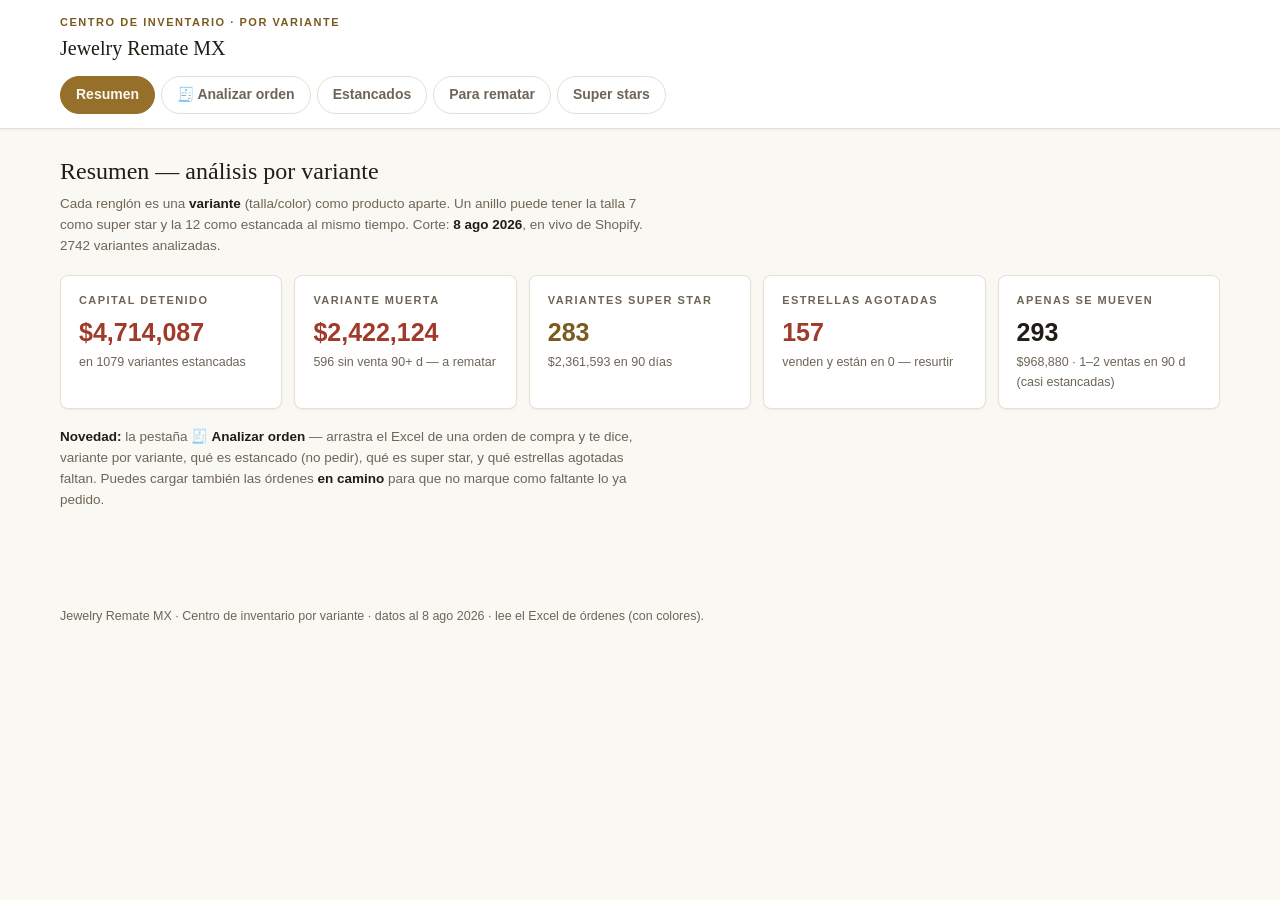
==== centro-variantes.html @ a21a9586 "Analizador: alerta de productos vendidos con más de 30% de descuento (orden y en camino) Co-Authored" ====
<!doctype html><html lang="es"><head><meta charset="utf-8"><meta name="viewport" content="width=device-width,initial-scale=1">
<title>Jewelry Remate MX — Centro de inventario (por variante)</title><style>
:root{--ground:#FAF8F3;--surface:#FFFFFF;--ink:#211C15;--muted:#6E6558;--hair:#E6DFD2;--accent:#96702A;--accent-ink:#7A5A1E;
--a:#A03A2A;--a-bg:#F6E4DF;--b:#8A6A14;--b-bg:#F3EAD2;--ok:#3E7A46;--ok-bg:#E2EFE1;--crit:#B4530F;--crit-bg:#F7E8D8;--nw:#2F5D8A;--nw-bg:#E3EBF3;--bar:#D9C79E;--sh:0 1px 2px rgba(33,28,21,.05);}
@media(prefers-color-scheme:dark){:root{--ground:#171310;--surface:#201B15;--ink:#EBE4D6;--muted:#A29682;--hair:#352E24;--accent:#D2A959;--accent-ink:#D2A959;
--a:#E08A76;--a-bg:#3C231D;--b:#D4B160;--b-bg:#37301B;--ok:#8FC48F;--ok-bg:#22321F;--crit:#E09B58;--crit-bg:#3B2A18;--nw:#8AB4DE;--nw-bg:#1E2B3A;--bar:#5C4C28;--sh:none;}}
*{box-sizing:border-box}
body{background:var(--ground);color:var(--ink);font:15px/1.55 -apple-system,BlinkMacSystemFont,"Segoe UI",Roboto,sans-serif;margin:0}
.top{position:sticky;top:0;z-index:10;background:var(--surface);border-bottom:1px solid var(--hair);box-shadow:var(--sh)}
.top .in{max-width:1200px;margin:0 auto;padding:14px 20px}
.brand{font-family:Didot,"Bodoni 72",Georgia,serif;font-size:20px;font-weight:500}
.brand small{font-family:-apple-system,sans-serif;font-size:11px;letter-spacing:.14em;text-transform:uppercase;color:var(--accent-ink);font-weight:600;display:block;margin-bottom:2px}
.tabs{display:flex;flex-wrap:wrap;gap:6px;margin-top:12px}
.tab{font:inherit;font-size:14px;font-weight:600;color:var(--muted);background:transparent;border:1px solid var(--hair);border-radius:99px;padding:7px 15px;cursor:pointer}
.tab[aria-selected="true"]{background:var(--accent);color:var(--ground);border-color:var(--accent)}
.wrap{max-width:1200px;margin:0 auto;padding:24px 20px 80px}
.pane{display:none}.pane.on{display:block}
h2{font-family:Didot,"Bodoni 72",Georgia,serif;font-weight:500;font-size:24px;margin:0 0 4px}
.note{color:var(--muted);font-size:13.5px;margin:0 0 16px;max-width:80ch}.note b{color:var(--ink)}
.kpis{display:grid;grid-template-columns:repeat(auto-fit,minmax(180px,1fr));gap:12px;margin:18px 0}
.kpi{background:var(--surface);border:1px solid var(--hair);border-radius:8px;padding:16px 18px;box-shadow:var(--sh)}
.kpi .l{font-size:11px;letter-spacing:.13em;text-transform:uppercase;color:var(--muted);font-weight:600}
.kpi .v{font-size:25px;font-weight:650;font-variant-numeric:tabular-nums;margin-top:4px}
.kpi .d{font-size:12.5px;color:var(--muted);margin-top:2px}.kpi.hero .v{color:var(--accent-ink)}.kpi.alert .v{color:var(--a)}
.tblwrap{overflow-x:auto;background:var(--surface);border:1px solid var(--hair);border-radius:8px;box-shadow:var(--sh)}
table{border-collapse:collapse;width:100%;font-variant-numeric:tabular-nums}
th{font-size:11px;letter-spacing:.07em;text-transform:uppercase;color:var(--muted);font-weight:600;text-align:left;padding:9px 12px;border-bottom:1px solid var(--hair);white-space:nowrap}
td{padding:8px 12px;border-bottom:1px solid var(--hair);vertical-align:top;font-size:13.5px}
tr:last-child td{border-bottom:none}
td.num,th.num{text-align:right}
th.sortable{cursor:pointer;user-select:none}th.sortable:hover{color:var(--accent-ink)}
.pname{font-weight:550}.vsub{display:block;font-size:11.5px;color:var(--muted)}
.chip{display:inline-block;font-size:11px;font-weight:600;padding:2px 8px;border-radius:99px;white-space:nowrap}
.chip.muerto{color:var(--a);background:var(--a-bg)}.chip.lento{color:var(--b);background:var(--b-bg)}
.chip.star{color:var(--ok);background:var(--ok-bg)}.chip.agotado{color:var(--a);background:var(--a-bg)}
.chip.critico{color:var(--crit);background:var(--crit-bg)}.chip.bajo{color:var(--b);background:var(--b-bg)}.chip.ok{color:var(--ok);background:var(--ok-bg)}
.chip.nuevo{color:var(--nw);background:var(--nw-bg)}.chip.normal{color:var(--muted);background:var(--hair)}.chip.apenas{color:var(--crit);background:var(--crit-bg)}
.controls{display:flex;flex-wrap:wrap;gap:10px;align-items:center;margin:0 0 12px}
.controls input,.controls select{font:inherit;color:var(--ink);background:var(--surface);border:1px solid var(--hair);border-radius:6px;padding:8px 12px}
.controls input[type=search]{flex:1;min-width:200px}
.csv{font:inherit;font-weight:600;color:var(--ground);background:var(--accent);border:none;border-radius:6px;padding:8px 16px;cursor:pointer}
.count{font-size:13px;color:var(--muted);margin:0 0 8px}.count b{color:var(--ink)}
/* uploader */
.drop{border:2px dashed var(--hair);border-radius:10px;padding:22px;text-align:center;background:var(--surface);cursor:pointer;transition:.15s}
.drop:hover,.drop.hot{border-color:var(--accent);background:color-mix(in srgb,var(--accent) 5%,var(--surface))}
.drop b{color:var(--accent-ink)}
.drop small{display:block;color:var(--muted);font-size:12.5px;margin-top:4px}
.uprow{display:grid;grid-template-columns:1fr 1fr;gap:14px;margin:6px 0 18px}
@media(max-width:720px){.uprow{grid-template-columns:1fr}}
.upttl{font-size:12px;font-weight:700;letter-spacing:.03em;text-transform:uppercase;color:var(--muted);margin:0 0 6px}
.result{margin-top:8px}
.sec{background:var(--surface);border:1px solid var(--hair);border-radius:8px;box-shadow:var(--sh);margin-bottom:16px;overflow:hidden}
.sec h3{font-size:15px;font-weight:700;margin:0;padding:12px 16px;border-bottom:1px solid var(--hair)}
.sec h3.a{color:var(--a)}.sec h3.ok{color:var(--ok)}.sec h3.nw{color:var(--nw)}
.foot{max-width:1200px;margin:0 auto;padding:0 20px 50px;font-size:12.5px;color:var(--muted)}
.pill{display:inline-block;font-size:11px;font-weight:700;padding:2px 8px;border-radius:6px;background:var(--hair);color:var(--muted);margin-left:6px}
</style></head><body>
<div class="top"><div class="in">
  <div class="brand"><small>Centro de inventario · por variante</small>Jewelry Remate MX</div>
  <div class="tabs" role="tablist">
    <button class="tab" data-p="resumen" aria-selected="true">Resumen</button>
    <button class="tab" data-p="analizar" aria-selected="false">🧾 Analizar orden</button>
    <button class="tab" data-p="estancados" aria-selected="false">Estancados</button>
    <button class="tab" data-p="rematar" aria-selected="false">Para rematar</button>
    <button class="tab" data-p="stars" aria-selected="false">Super stars</button>
  </div>
</div></div>
<div class="wrap">

<div class="pane on" id="resumen">
  <h2>Resumen — análisis por variante</h2>
  <p class="note">Cada renglón es una <b>variante</b> (talla/color) como producto aparte. Un anillo puede tener la talla 7 como super star y la 12 como estancada al mismo tiempo. Corte: <b>8 ago 2026</b>, en vivo de Shopify. 2742 variantes analizadas.</p>
  <div class="kpis">
    <div class="kpi alert"><div class="l">Capital detenido</div><div class="v">$4,714,087</div><div class="d">en 1079 variantes estancadas</div></div>
    <div class="kpi alert"><div class="l">Variante muerta</div><div class="v">$2,422,124</div><div class="d">596 sin venta 90+ d — a rematar</div></div>
    <div class="kpi hero"><div class="l">Variantes super star</div><div class="v">283</div><div class="d">$2,361,593 en 90 días</div></div>
    <div class="kpi alert"><div class="l">Estrellas agotadas</div><div class="v">157</div><div class="d">venden y están en 0 — resurtir</div></div>
    <div class="kpi"><div class="l">Apenas se mueven</div><div class="v">293</div><div class="d">$968,880 · 1–2 ventas en 90 d (casi estancadas)</div></div>
  </div>
  <p class="note"><b>Novedad:</b> la pestaña <b>🧾 Analizar orden</b> — arrastra el Excel de una orden de compra y te dice, variante por variante, qué es estancado (no pedir), qué es super star, y qué estrellas agotadas faltan. Puedes cargar también las órdenes <b>en camino</b> para que no marque como faltante lo ya pedido.</p>
</div>

<div class="pane" id="analizar">
  <h2>Analizar orden de compra</h2>
  <p class="note">Arrastra el <b>.xlsx</b> de la orden. Empareja por <b>SKU (variante)</b> contra estancados y super stars. Cada talla/color se evalúa por separado, con su propio stock.</p>
  <div class="uprow">
    <div><p class="upttl">1 · Orden a analizar</p><div class="drop" id="dropMain"><b>Arrastra o haz clic</b><small>El Excel de la orden que vas a mandar</small><input type="file" id="fileMain" accept=".xlsx,.xls,.csv" hidden></div></div>
    <div><p class="upttl">2 · Órdenes en camino (opcional)</p><div class="drop" id="dropTransit"><b>Arrastra o haz clic</b><small>Lo ya pedido / por llegar — no lo marcará como faltante</small><input type="file" id="fileTransit" accept=".xlsx,.xls,.csv" hidden></div></div>
  </div>
  <p class="count" id="upinfo"></p>
  <div class="result" id="result"></div>
</div>

<div class="pane" id="estancados">
  <h2>Estancadas y de baja rotación</h2>
  <p class="note">Variantes con stock que casi no se mueven, cada talla/color por separado. Incluye <b>muertas</b> (0 ventas 90+ d), <b>lentas</b> (0 en 30 d pero vendieron antes) y <b>apenas se mueven</b> (1–2 ventas en 90 d — ej. 2 meses secas y 1 venta reciente). Ordenadas por capital detenido.</p>
  <div class="controls"><input id="q1" type="search" placeholder="Buscar producto, variante o SKU…"><select id="fv1"><option value="">Todos los proveedores</option></select>
  <select id="fs1"><option value="">Todas</option><option value="muerto">Muertas (90+d)</option><option value="lento">Lentas</option><option value="apenas">Apenas se mueven</option></select><button class="csv" id="c1">CSV</button></div>
  <p class="count" id="ct1"></p>
  <div class="tblwrap"><table id="t1"><thead><tr><th>Producto · variante</th><th>Proveedor</th><th class="num sortable" data-k="d">Días</th><th class="num sortable" data-k="q">Stock</th><th class="num sortable" data-k="p">Precio</th><th class="num sortable" data-k="val">Valor ↓</th><th>Estado</th></tr></thead><tbody></tbody></table></div>
</div>

<div class="pane" id="rematar">
  <h2>Para rematar — 596 variantes muertas</h2>
  <p class="note">Variantes sin una sola venta en 90+ días, por dinero detenido ($2,422,124). Cada talla/color por separado.</p>
  <div class="controls"><input id="q2" type="search" placeholder="Buscar…"><select id="fv2"><option value="">Todos los proveedores</option></select><button class="csv" id="c2">CSV</button></div>
  <p class="count" id="ct2"></p>
  <div class="tblwrap"><table id="t2"><thead><tr><th>#</th><th>Producto · variante</th><th>Proveedor</th><th class="num">Stock</th><th class="num sortable" data-k="val">Valor ↓</th></tr></thead><tbody></tbody></table></div>
</div>

<div class="pane" id="stars">
  <h2>Variantes super star — 283</h2>
  <p class="note">Tallas/colores de mayor rotación ($2,361,593 en 90 d). Los agotados/críticos hay que resurtir.</p>
  <div class="controls"><input id="q3" type="search" placeholder="Buscar…"><select id="fv3"><option value="">Todos los proveedores</option></select>
  <select id="fu3"><option value="">Toda urgencia</option><option value="agotado">Agotado</option><option value="critico">Crítico</option><option value="bajo">Bajo</option><option value="ok">OK</option></select><button class="csv" id="c3">CSV</button></div>
  <p class="count" id="ct3"></p>
  <div class="tblwrap"><table id="t3"><thead><tr><th>Producto · variante</th><th>Proveedor</th><th class="num sortable" data-k="u9">Pzs 90d</th><th class="num sortable" data-k="r">Ingresos</th><th class="num sortable" data-k="vel">Vel ↓</th><th class="num sortable" data-k="st">ST%</th><th class="num sortable" data-k="q">Stock</th><th>Urgencia</th></tr></thead><tbody></tbody></table></div>
</div>

</div>
<div class="foot">Jewelry Remate MX · Centro de inventario por variante · datos al 8 ago 2026 · lee el Excel de órdenes (con colores).</div>
<script>/*! xlsx.js (C) 2013-present SheetJS -- http://sheetjs.com */
var XLSX={};function make_xlsx_lib(e){e.version="0.20.3";var r=1200,t=1252;var a;var n=[874,932,936,949,950,1250,1251,1252,1253,1254,1255,1256,1257,1258,1e4];var i={0:1252,1:65001,2:65001,77:1e4,128:932,129:949,130:1361,134:936,136:950,161:1253,162:1254,163:1258,177:1255,178:1256,186:1257,204:1251,222:874,238:1250,255:1252,69:6969};var s=function(e){if(n.indexOf(e)==-1)return;t=i[0]=e};function l(){s(1252)}var o=function(e){r=e;s(e)};function c(){o(1200);l()}function f(e){var r=[];for(var t=0,a=e.length;t<a;++t)r[t]=e.charCodeAt(t);return r}function u(e){var r=[];for(var t=0;t<e.length>>1;++t)r[t]=String.fromCharCode(e.charCodeAt(2*t)+(e.charCodeAt(2*t+1)<<8));return r.join("")}function h(e){var r=[];for(var t=0;t<e.length>>1;++t)r[t]=String.fromCharCode(e[2*t]+(e[2*t+1]<<8));return r.join("")}function d(e){var r=[];for(var t=0;t<e.length>>1;++t)r[t]=String.fromCharCode(e.charCodeAt(2*t+1)+(e.charCodeAt(2*t)<<8));return r.join("")}var p=function(e){var r=e.charCodeAt(0),t=e.charCodeAt(1);if(r==255&&t==254)return u(e.slice(2));if(r==254&&t==255)return d(e.slice(2));if(r==65279)return e.slice(1);return e};var m=function Dc(e){return String.fromCharCode(e)};var v=function Oc(e){return String.fromCharCode(e)};function g(e){a=e;o=function(e){r=e;s(e)};p=function(e){if(e.charCodeAt(0)===255&&e.charCodeAt(1)===254){return a.utils.decode(1200,f(e.slice(2)))}return e};m=function n(e){if(r===1200)return String.fromCharCode(e);return a.utils.decode(r,[e&255,e>>8])[0]};v=function i(e){return a.utils.decode(t,[e])[0]};va()}var b=null;var w=true;var k="ABCDEFGHIJKLMNOPQRSTUVWXYZabcdefghijklmnopqrstuvwxyz0123456789+/=";function y(e){var r="";var t=0,a=0,n=0,i=0,s=0,l=0,o=0;for(var c=0;c<e.length;){t=e.charCodeAt(c++);i=t>>2;a=e.charCodeAt(c++);s=(t&3)<<4|a>>4;n=e.charCodeAt(c++);l=(a&15)<<2|n>>6;o=n&63;if(isNaN(a)){l=o=64}else if(isNaN(n)){o=64}r+=k.charAt(i)+k.charAt(s)+k.charAt(l)+k.charAt(o)}return r}function x(e){var r="";var t=0,a=0,n=0,i=0,s=0,l=0,o=0;for(var c=0;c<e.length;){t=e.charCodeAt(c++);if(t>255)t=95;i=t>>2;a=e.charCodeAt(c++);if(a>255)a=95;s=(t&3)<<4|a>>4;n=e.charCodeAt(c++);if(n>255)n=95;l=(a&15)<<2|n>>6;o=n&63;if(isNaN(a)){l=o=64}else if(isNaN(n)){o=64}r+=k.charAt(i)+k.charAt(s)+k.charAt(l)+k.charAt(o)}return r}function C(e){var r="";var t=0,a=0,n=0,i=0,s=0,l=0,o=0;for(var c=0;c<e.length;){t=e[c++];i=t>>2;a=e[c++];s=(t&3)<<4|a>>4;n=e[c++];l=(a&15)<<2|n>>6;o=n&63;if(isNaN(a)){l=o=64}else if(isNaN(n)){o=64}r+=k.charAt(i)+k.charAt(s)+k.charAt(l)+k.charAt(o)}return r}function S(e){var r="";var t=0,a=0,n=0,i=0,s=0,l=0,o=0;if(e.slice(0,5)=="data:"){var c=e.slice(0,1024).indexOf(";base64,");if(c>-1)e=e.slice(c+8)}e=e.replace(/[^\w\+\/\=]/g,"");for(var c=0;c<e.length;){i=k.indexOf(e.charAt(c++));s=k.indexOf(e.charAt(c++));t=i<<2|s>>4;r+=String.fromCharCode(t);l=k.indexOf(e.charAt(c++));a=(s&15)<<4|l>>2;if(l!==64){r+=String.fromCharCode(a)}o=k.indexOf(e.charAt(c++));n=(l&3)<<6|o;if(o!==64){r+=String.fromCharCode(n)}}return r}var _=function(){return typeof Buffer!=="undefined"&&typeof undefined!=="undefined"&&typeof{}!=="undefined"&&!!{}.node}();var A=function(){if(typeof Buffer!=="undefined"){var e=!Buffer.from;if(!e)try{Buffer.from("foo","utf8")}catch(r){e=true}return e?function(e,r){return r?new Buffer(e,r):new Buffer(e)}:Buffer.from.bind(Buffer)}return function(){}}();var T=function(){if(typeof Buffer==="undefined")return false;var e=A([65,0]);if(!e)return false;var r=e.toString("utf16le");return r.length==1}();function E(e){if(_)return Buffer.alloc?Buffer.alloc(e):new Buffer(e);return typeof Uint8Array!="undefined"?new Uint8Array(e):new Array(e)}function F(e){if(_)return Buffer.allocUnsafe?Buffer.allocUnsafe(e):new Buffer(e);return typeof Uint8Array!="undefined"?new Uint8Array(e):new Array(e)}var D=function Nc(e){if(_)return A(e,"binary");return e.split("").map(function(e){return e.charCodeAt(0)&255})};function O(e){if(typeof ArrayBuffer==="undefined")return D(e);var r=new ArrayBuffer(e.length),t=new Uint8Array(r);for(var a=0;a!=e.length;++a)t[a]=e.charCodeAt(a)&255;return r}function N(e){if(Array.isArray(e))return e.map(function(e){return String.fromCharCode(e)}).join("");var r=[];for(var t=0;t<e.length;++t)r[t]=String.fromCharCode(e[t]);return r.join("")}function M(e){if(typeof Uint8Array==="undefined")throw new Error("Unsupported");return new Uint8Array(e)}function I(e){if(typeof ArrayBuffer=="undefined")throw new Error("Unsupported");if(e instanceof ArrayBuffer)return I(new Uint8Array(e));var r=new Array(e.length);for(var t=0;t<e.length;++t)r[t]=e[t];return r}var P=_?function(e){return Buffer.concat(e.map(function(e){return Buffer.isBuffer(e)?e:A(e)}))}:function(e){if(typeof Uint8Array!=="undefined"){var r=0,t=0;for(r=0;r<e.length;++r)t+=e[r].length;var a=new Uint8Array(t);var n=0;for(r=0,t=0;r<e.length;t+=n,++r){n=e[r].length;if(e[r]instanceof Uint8Array)a.set(e[r],t);else if(typeof e[r]=="string")a.set(new Uint8Array(D(e[r])),t);else a.set(new Uint8Array(e[r]),t)}return a}return[].concat.apply([],e.map(function(e){return Array.isArray(e)?e:[].slice.call(e)}))};function R(e){var r=[],t=0,a=e.length+250;var n=E(e.length+255);for(var i=0;i<e.length;++i){var s=e.charCodeAt(i);if(s<128)n[t++]=s;else if(s<2048){n[t++]=192|s>>6&31;n[t++]=128|s&63}else if(s>=55296&&s<57344){s=(s&1023)+64;var l=e.charCodeAt(++i)&1023;n[t++]=240|s>>8&7;n[t++]=128|s>>2&63;n[t++]=128|l>>6&15|(s&3)<<4;n[t++]=128|l&63}else{n[t++]=224|s>>12&15;n[t++]=128|s>>6&63;n[t++]=128|s&63}if(t>a){r.push(n.slice(0,t));t=0;n=E(65535);a=65530}}r.push(n.slice(0,t));return P(r)}var L=/\u0000/g,U=/[\u0001-\u0006]/g;function B(e){var r="",t=e.length-1;while(t>=0)r+=e.charAt(t--);return r}function z(e,r){var t=""+e;return t.length>=r?t:xr("0",r-t.length)+t}function W(e,r){var t=""+e;return t.length>=r?t:xr(" ",r-t.length)+t}function j(e,r){var t=""+e;return t.length>=r?t:t+xr(" ",r-t.length)}function H(e,r){var t=""+Math.round(e);return t.length>=r?t:xr("0",r-t.length)+t}function V(e,r){var t=""+e;return t.length>=r?t:xr("0",r-t.length)+t}var X=Math.pow(2,32);function G(e,r){if(e>X||e<-X)return H(e,r);var t=Math.round(e);return V(t,r)}function Y(e,r){r=r||0;return e.length>=7+r&&(e.charCodeAt(r)|32)===103&&(e.charCodeAt(r+1)|32)===101&&(e.charCodeAt(r+2)|32)===110&&(e.charCodeAt(r+3)|32)===101&&(e.charCodeAt(r+4)|32)===114&&(e.charCodeAt(r+5)|32)===97&&(e.charCodeAt(r+6)|32)===108}var J=[["Sun","Sunday"],["Mon","Monday"],["Tue","Tuesday"],["Wed","Wednesday"],["Thu","Thursday"],["Fri","Friday"],["Sat","Saturday"]];var Z=[["J","Jan","January"],["F","Feb","February"],["M","Mar","March"],["A","Apr","April"],["M","May","May"],["J","Jun","June"],["J","Jul","July"],["A","Aug","August"],["S","Sep","September"],["O","Oct","October"],["N","Nov","November"],["D","Dec","December"]];function K(e){if(!e)e={};e[0]="General";e[1]="0";e[2]="0.00";e[3]="#,##0";e[4]="#,##0.00";e[9]="0%";e[10]="0.00%";e[11]="0.00E+00";e[12]="# ?/?";e[13]="# ??/??";e[14]="m/d/yy";e[15]="d-mmm-yy";e[16]="d-mmm";e[17]="mmm-yy";e[18]="h:mm AM/PM";e[19]="h:mm:ss AM/PM";e[20]="h:mm";e[21]="h:mm:ss";e[22]="m/d/yy h:mm";e[37]="#,##0 ;(#,##0)";e[38]="#,##0 ;[Red](#,##0)";e[39]="#,##0.00;(#,##0.00)";e[40]="#,##0.00;[Red](#,##0.00)";e[45]="mm:ss";e[46]="[h]:mm:ss";e[47]="mmss.0";e[48]="##0.0E+0";e[49]="@";e[56]='"上午/下午 "hh"時"mm"分"ss"秒 "';return e}var q={0:"General",1:"0",2:"0.00",3:"#,##0",4:"#,##0.00",9:"0%",10:"0.00%",11:"0.00E+00",12:"# ?/?",13:"# ??/??",14:"m/d/yy",15:"d-mmm-yy",16:"d-mmm",17:"mmm-yy",18:"h:mm AM/PM",19:"h:mm:ss AM/PM",20:"h:mm",21:"h:mm:ss",22:"m/d/yy h:mm",37:"#,##0 ;(#,##0)",38:"#,##0 ;[Red](#,##0)",39:"#,##0.00;(#,##0.00)",40:"#,##0.00;[Red](#,##0.00)",45:"mm:ss",46:"[h]:mm:ss",47:"mmss.0",48:"##0.0E+0",49:"@",56:'"上午/下午 "hh"時"mm"分"ss"秒 "'};var Q={5:37,6:38,7:39,8:40,23:0,24:0,25:0,26:0,27:14,28:14,29:14,30:14,31:14,50:14,51:14,52:14,53:14,54:14,55:14,56:14,57:14,58:14,59:1,60:2,61:3,62:4,67:9,68:10,69:12,70:13,71:14,72:14,73:15,74:16,75:17,76:20,77:21,78:22,79:45,80:46,81:47,82:0};var ee={5:'"$"#,##0_);\\("$"#,##0\\)',63:'"$"#,##0_);\\("$"#,##0\\)',6:'"$"#,##0_);[Red]\\("$"#,##0\\)',64:'"$"#,##0_);[Red]\\("$"#,##0\\)',7:'"$"#,##0.00_);\\("$"#,##0.00\\)',65:'"$"#,##0.00_);\\("$"#,##0.00\\)',8:'"$"#,##0.00_);[Red]\\("$"#,##0.00\\)',66:'"$"#,##0.00_);[Red]\\("$"#,##0.00\\)',41:'_(* #,##0_);_(* \\(#,##0\\);_(* "-"_);_(@_)',42:'_("$"* #,##0_);_("$"* \\(#,##0\\);_("$"* "-"_);_(@_)',43:'_(* #,##0.00_);_(* \\(#,##0.00\\);_(* "-"??_);_(@_)',44:'_("$"* #,##0.00_);_("$"* \\(#,##0.00\\);_("$"* "-"??_);_(@_)'};function re(e,r,t){var a=e<0?-1:1;var n=e*a;var i=0,s=1,l=0;var o=1,c=0,f=0;var u=Math.floor(n);while(c<r){u=Math.floor(n);l=u*s+i;f=u*c+o;if(n-u<5e-8)break;n=1/(n-u);i=s;s=l;o=c;c=f}if(f>r){if(c>r){f=o;l=i}else{f=c;l=s}}if(!t)return[0,a*l,f];var h=Math.floor(a*l/f);return[h,a*l-h*f,f]}function te(e){var r=e.toPrecision(16);if(r.indexOf("e")>-1){var t=r.slice(0,r.indexOf("e"));t=t.indexOf(".")>-1?t.slice(0,t.slice(0,2)=="0."?17:16):t.slice(0,15)+xr("0",t.length-15);return t+r.slice(r.indexOf("e"))}var a=r.indexOf(".")>-1?r.slice(0,r.slice(0,2)=="0."?17:16):r.slice(0,15)+xr("0",r.length-15);return Number(a)}function ae(e,r,t){if(e>2958465||e<0)return null;e=te(e);var a=e|0,n=Math.floor(86400*(e-a)),i=0;var s=[];var l={D:a,T:n,u:86400*(e-a)-n,y:0,m:0,d:0,H:0,M:0,S:0,q:0};if(Math.abs(l.u)<1e-6)l.u=0;if(r&&r.date1904)a+=1462;if(l.u>.9999){l.u=0;if(++n==86400){l.T=n=0;++a;++l.D}}if(a===60){s=t?[1317,10,29]:[1900,2,29];i=3}else if(a===0){s=t?[1317,8,29]:[1900,1,0];i=6}else{if(a>60)--a;var o=new Date(1900,0,1);o.setDate(o.getDate()+a-1);s=[o.getFullYear(),o.getMonth()+1,o.getDate()];i=o.getDay();if(a<60)i=(i+6)%7;if(t)i=fe(o,s)}l.y=s[0];l.m=s[1];l.d=s[2];l.S=n%60;n=Math.floor(n/60);l.M=n%60;n=Math.floor(n/60);l.H=n;l.q=i;return l}function ne(e){return e.indexOf(".")==-1?e:e.replace(/(?:\.0*|(\.\d*[1-9])0+)$/,"$1")}function ie(e){if(e.indexOf("E")==-1)return e;return e.replace(/(?:\.0*|(\.\d*[1-9])0+)[Ee]/,"$1E").replace(/(E[+-])(\d)$/,"$10$2")}function se(e){var r=e<0?12:11;var t=ne(e.toFixed(12));if(t.length<=r)return t;t=e.toPrecision(10);if(t.length<=r)return t;return e.toExponential(5)}function le(e){var r=ne(e.toFixed(11));return r.length>(e<0?12:11)||r==="0"||r==="-0"?e.toPrecision(6):r}function oe(e){if(!isFinite(e))return isNaN(e)?"#NUM!":"#DIV/0!";var r=Math.floor(Math.log(Math.abs(e))*Math.LOG10E),t;if(r>=-4&&r<=-1)t=e.toPrecision(10+r);else if(Math.abs(r)<=9)t=se(e);else if(r===10)t=e.toFixed(10).substr(0,12);else t=le(e);return ne(ie(t.toUpperCase()))}function ce(e,r){switch(typeof e){case"string":return e;case"boolean":return e?"TRUE":"FALSE";case"number":return(e|0)===e?e.toString(10):oe(e);case"undefined":return"";case"object":if(e==null)return"";if(e instanceof Date)return $e(14,dr(e,r&&r.date1904),r);}throw new Error("unsupported value in General format: "+e)}function fe(e,r){r[0]-=581;var t=e.getDay();if(e<60)t=(t+6)%7;return t}function ue(e,r,t,a){var n="",i=0,s=0,l=t.y,o,c=0;switch(e){case 98:l=t.y+543;case 121:switch(r.length){case 1:;case 2:o=l%100;c=2;break;default:o=l%1e4;c=4;break;}break;case 109:switch(r.length){case 1:;case 2:o=t.m;c=r.length;break;case 3:return Z[t.m-1][1];case 5:return Z[t.m-1][0];default:return Z[t.m-1][2];}break;case 100:switch(r.length){case 1:;case 2:o=t.d;c=r.length;break;case 3:return J[t.q][0];default:return J[t.q][1];}break;case 104:switch(r.length){case 1:;case 2:o=1+(t.H+11)%12;c=r.length;break;default:throw"bad hour format: "+r;}break;case 72:switch(r.length){case 1:;case 2:o=t.H;c=r.length;break;default:throw"bad hour format: "+r;}break;case 77:switch(r.length){case 1:;case 2:o=t.M;c=r.length;break;default:throw"bad minute format: "+r;}break;case 115:if(r!="s"&&r!="ss"&&r!=".0"&&r!=".00"&&r!=".000")throw"bad second format: "+r;if(t.u===0&&(r=="s"||r=="ss"))return z(t.S,r.length);if(a>=2)s=a===3?1e3:100;else s=a===1?10:1;i=Math.round(s*(t.S+t.u));if(i>=60*s)i=0;if(r==="s")return i===0?"0":""+i/s;n=z(i,2+a);if(r==="ss")return n.substr(0,2);return"."+n.substr(2,r.length-1);case 90:switch(r){case"[h]":;case"[hh]":o=t.D*24+t.H;break;case"[m]":;case"[mm]":o=(t.D*24+t.H)*60+t.M;break;case"[s]":;case"[ss]":o=((t.D*24+t.H)*60+t.M)*60+(a==0?Math.round(t.S+t.u):t.S);break;default:throw"bad abstime format: "+r;}c=r.length===3?1:2;break;case 101:o=l;c=1;break;}var f=c>0?z(o,c):"";return f}function he(e){var r=3;if(e.length<=r)return e;var t=e.length%r,a=e.substr(0,t);for(;t!=e.length;t+=r)a+=(a.length>0?",":"")+e.substr(t,r);return a}var de=/%/g;function pe(e,r,t){var a=r.replace(de,""),n=r.length-a.length;return Me(e,a,t*Math.pow(10,2*n))+xr("%",n)}function me(e,r,t){var a=r.length-1;while(r.charCodeAt(a-1)===44)--a;return Me(e,r.substr(0,a),t/Math.pow(10,3*(r.length-a)))}function ve(e,r){var t;var a=e.indexOf("E")-e.indexOf(".")-1;if(e.match(/^#+0.0E\+0$/)){if(r==0)return"0.0E+0";else if(r<0)return"-"+ve(e,-r);var n=e.indexOf(".");if(n===-1)n=e.indexOf("E");var i=Math.floor(Math.log(r)*Math.LOG10E)%n;if(i<0)i+=n;t=(r/Math.pow(10,i)).toPrecision(a+1+(n+i)%n);if(t.indexOf("e")===-1){var s=Math.floor(Math.log(r)*Math.LOG10E);if(t.indexOf(".")===-1)t=t.charAt(0)+"."+t.substr(1)+"E+"+(s-t.length+i);else t+="E+"+(s-i);while(t.substr(0,2)==="0."){t=t.charAt(0)+t.substr(2,n)+"."+t.substr(2+n);t=t.replace(/^0+([1-9])/,"$1").replace(/^0+\./,"0.")}t=t.replace(/\+-/,"-")}t=t.replace(/^([+-]?)(\d*)\.(\d*)[Ee]/,function(e,r,t,a){return r+t+a.substr(0,(n+i)%n)+"."+a.substr(i)+"E"})}else t=r.toExponential(a);if(e.match(/E\+00$/)&&t.match(/e[+-]\d$/))t=t.substr(0,t.length-1)+"0"+t.charAt(t.length-1);if(e.match(/E\-/)&&t.match(/e\+/))t=t.replace(/e\+/,"e");return t.replace("e","E")}var ge=/# (\?+)( ?)\/( ?)(\d+)/;function be(e,r,t){var a=parseInt(e[4],10),n=Math.round(r*a),i=Math.floor(n/a);var s=n-i*a,l=a;return t+(i===0?"":""+i)+" "+(s===0?xr(" ",e[1].length+1+e[4].length):W(s,e[1].length)+e[2]+"/"+e[3]+z(l,e[4].length))}function we(e,r,t){return t+(r===0?"":""+r)+xr(" ",e[1].length+2+e[4].length)}var ke=/^#*0*\.([0#]+)/;var ye=/\)[^)]*[0#]/;var xe=/\(###\) ###\\?-####/;function Ce(e){var r="",t;for(var a=0;a!=e.length;++a)switch(t=e.charCodeAt(a)){case 35:break;case 63:r+=" ";break;case 48:r+="0";break;default:r+=String.fromCharCode(t);}return r}function Se(e,r){var t=Math.pow(10,r);return""+Math.round(e*t)/t}function _e(e,r){var t=e-Math.floor(e),a=Math.pow(10,r);if(r<(""+Math.round(t*a)).length)return 0;return Math.round(t*a)}function Ae(e,r){if(r<(""+Math.round((e-Math.floor(e))*Math.pow(10,r))).length){return 1}return 0}function Te(e){if(e<2147483647&&e>-2147483648)return""+(e>=0?e|0:e-1|0);return""+Math.floor(e)}function Ee(e,r,t){if(e.charCodeAt(0)===40&&!r.match(ye)){var a=r.replace(/\( */,"").replace(/ \)/,"").replace(/\)/,"");if(t>=0)return Ee("n",a,t);return"("+Ee("n",a,-t)+")"}if(r.charCodeAt(r.length-1)===44)return me(e,r,t);if(r.indexOf("%")!==-1)return pe(e,r,t);if(r.indexOf("E")!==-1)return ve(r,t);if(r.charCodeAt(0)===36)return"$"+Ee(e,r.substr(r.charAt(1)==" "?2:1),t);var n;var i,s,l,o=Math.abs(t),c=t<0?"-":"";if(r.match(/^00+$/))return c+G(o,r.length);if(r.match(/^[#?]+$/)){n=G(t,0);if(n==="0")n="";return n.length>r.length?n:Ce(r.substr(0,r.length-n.length))+n}if(i=r.match(ge))return be(i,o,c);if(r.match(/^#+0+$/))return c+G(o,r.length-r.indexOf("0"));if(i=r.match(ke)){n=Se(t,i[1].length).replace(/^([^\.]+)$/,"$1."+Ce(i[1])).replace(/\.$/,"."+Ce(i[1])).replace(/\.(\d*)$/,function(e,r){return"."+r+xr("0",Ce(i[1]).length-r.length)});return r.indexOf("0.")!==-1?n:n.replace(/^0\./,".")}r=r.replace(/^#+([0.])/,"$1");if(i=r.match(/^(0*)\.(#*)$/)){return c+Se(o,i[2].length).replace(/\.(\d*[1-9])0*$/,".$1").replace(/^(-?\d*)$/,"$1.").replace(/^0\./,i[1].length?"0.":".")}if(i=r.match(/^#{1,3},##0(\.?)$/))return c+he(G(o,0));if(i=r.match(/^#,##0\.([#0]*0)$/)){return t<0?"-"+Ee(e,r,-t):he(""+(Math.floor(t)+Ae(t,i[1].length)))+"."+z(_e(t,i[1].length),i[1].length)}if(i=r.match(/^#,#*,#0/))return Ee(e,r.replace(/^#,#*,/,""),t);if(i=r.match(/^([0#]+)(\\?-([0#]+))+$/)){n=B(Ee(e,r.replace(/[\\-]/g,""),t));s=0;return B(B(r.replace(/\\/g,"")).replace(/[0#]/g,function(e){return s<n.length?n.charAt(s++):e==="0"?"0":""}))}if(r.match(xe)){n=Ee(e,"##########",t);return"("+n.substr(0,3)+") "+n.substr(3,3)+"-"+n.substr(6)}var f="";if(i=r.match(/^([#0?]+)( ?)\/( ?)([#0?]+)/)){s=Math.min(i[4].length,7);l=re(o,Math.pow(10,s)-1,false);n=""+c;f=Me("n",i[1],l[1]);if(f.charAt(f.length-1)==" ")f=f.substr(0,f.length-1)+"0";n+=f+i[2]+"/"+i[3];f=j(l[2],s);if(f.length<i[4].length)f=Ce(i[4].substr(i[4].length-f.length))+f;n+=f;return n}if(i=r.match(/^# ([#0?]+)( ?)\/( ?)([#0?]+)/)){s=Math.min(Math.max(i[1].length,i[4].length),7);l=re(o,Math.pow(10,s)-1,true);return c+(l[0]||(l[1]?"":"0"))+" "+(l[1]?W(l[1],s)+i[2]+"/"+i[3]+j(l[2],s):xr(" ",2*s+1+i[2].length+i[3].length))}if(i=r.match(/^[#0?]+$/)){n=G(t,0);if(r.length<=n.length)return n;return Ce(r.substr(0,r.length-n.length))+n}if(i=r.match(/^([#0?]+)\.([#0]+)$/)){n=""+t.toFixed(Math.min(i[2].length,10)).replace(/([^0])0+$/,"$1");s=n.indexOf(".");var u=r.indexOf(".")-s,h=r.length-n.length-u;return Ce(r.substr(0,u)+n+r.substr(r.length-h))}if(i=r.match(/^00,000\.([#0]*0)$/)){s=_e(t,i[1].length);return t<0?"-"+Ee(e,r,-t):he(Te(t)).replace(/^\d,\d{3}$/,"0$&").replace(/^\d*$/,function(e){return"00,"+(e.length<3?z(0,3-e.length):"")+e})+"."+z(s,i[1].length)}switch(r){case"###,##0.00":return Ee(e,"#,##0.00",t);case"###,###":;case"##,###":;case"#,###":var d=he(G(o,0));return d!=="0"?c+d:"";case"###,###.00":return Ee(e,"###,##0.00",t).replace(/^0\./,".");case"#,###.00":return Ee(e,"#,##0.00",t).replace(/^0\./,".");default:;}throw new Error("unsupported format |"+r+"|")}function Fe(e,r,t){var a=r.length-1;while(r.charCodeAt(a-1)===44)--a;return Me(e,r.substr(0,a),t/Math.pow(10,3*(r.length-a)))}function De(e,r,t){var a=r.replace(de,""),n=r.length-a.length;return Me(e,a,t*Math.pow(10,2*n))+xr("%",n)}function Oe(e,r){var t;var a=e.indexOf("E")-e.indexOf(".")-1;if(e.match(/^#+0.0E\+0$/)){if(r==0)return"0.0E+0";else if(r<0)return"-"+Oe(e,-r);var n=e.indexOf(".");if(n===-1)n=e.indexOf("E");var i=Math.floor(Math.log(r)*Math.LOG10E)%n;if(i<0)i+=n;t=(r/Math.pow(10,i)).toPrecision(a+1+(n+i)%n);if(!t.match(/[Ee]/)){var s=Math.floor(Math.log(r)*Math.LOG10E);if(t.indexOf(".")===-1)t=t.charAt(0)+"."+t.substr(1)+"E+"+(s-t.length+i);else t+="E+"+(s-i);t=t.replace(/\+-/,"-")}t=t.replace(/^([+-]?)(\d*)\.(\d*)[Ee]/,function(e,r,t,a){return r+t+a.substr(0,(n+i)%n)+"."+a.substr(i)+"E"})}else t=r.toExponential(a);if(e.match(/E\+00$/)&&t.match(/e[+-]\d$/))t=t.substr(0,t.length-1)+"0"+t.charAt(t.length-1);if(e.match(/E\-/)&&t.match(/e\+/))t=t.replace(/e\+/,"e");return t.replace("e","E")}function Ne(e,r,t){if(e.charCodeAt(0)===40&&!r.match(ye)){var a=r.replace(/\( */,"").replace(/ \)/,"").replace(/\)/,"");if(t>=0)return Ne("n",a,t);return"("+Ne("n",a,-t)+")"}if(r.charCodeAt(r.length-1)===44)return Fe(e,r,t);if(r.indexOf("%")!==-1)return De(e,r,t);if(r.indexOf("E")!==-1)return Oe(r,t);if(r.charCodeAt(0)===36)return"$"+Ne(e,r.substr(r.charAt(1)==" "?2:1),t);var n;var i,s,l,o=Math.abs(t),c=t<0?"-":"";if(r.match(/^00+$/))return c+z(o,r.length);if(r.match(/^[#?]+$/)){n=""+t;if(t===0)n="";return n.length>r.length?n:Ce(r.substr(0,r.length-n.length))+n}if(i=r.match(ge))return we(i,o,c);if(r.match(/^#+0+$/))return c+z(o,r.length-r.indexOf("0"));if(i=r.match(ke)){n=(""+t).replace(/^([^\.]+)$/,"$1."+Ce(i[1])).replace(/\.$/,"."+Ce(i[1]));n=n.replace(/\.(\d*)$/,function(e,r){return"."+r+xr("0",Ce(i[1]).length-r.length)});return r.indexOf("0.")!==-1?n:n.replace(/^0\./,".")}r=r.replace(/^#+([0.])/,"$1");if(i=r.match(/^(0*)\.(#*)$/)){return c+(""+o).replace(/\.(\d*[1-9])0*$/,".$1").replace(/^(-?\d*)$/,"$1.").replace(/^0\./,i[1].length?"0.":".")}if(i=r.match(/^#{1,3},##0(\.?)$/))return c+he(""+o);if(i=r.match(/^#,##0\.([#0]*0)$/)){return t<0?"-"+Ne(e,r,-t):he(""+t)+"."+xr("0",i[1].length)}if(i=r.match(/^#,#*,#0/))return Ne(e,r.replace(/^#,#*,/,""),t);if(i=r.match(/^([0#]+)(\\?-([0#]+))+$/)){n=B(Ne(e,r.replace(/[\\-]/g,""),t));s=0;return B(B(r.replace(/\\/g,"")).replace(/[0#]/g,function(e){return s<n.length?n.charAt(s++):e==="0"?"0":""}))}if(r.match(xe)){n=Ne(e,"##########",t);return"("+n.substr(0,3)+") "+n.substr(3,3)+"-"+n.substr(6)}var f="";if(i=r.match(/^([#0?]+)( ?)\/( ?)([#0?]+)/)){s=Math.min(i[4].length,7);l=re(o,Math.pow(10,s)-1,false);n=""+c;f=Me("n",i[1],l[1]);if(f.charAt(f.length-1)==" ")f=f.substr(0,f.length-1)+"0";n+=f+i[2]+"/"+i[3];f=j(l[2],s);if(f.length<i[4].length)f=Ce(i[4].substr(i[4].length-f.length))+f;n+=f;return n}if(i=r.match(/^# ([#0?]+)( ?)\/( ?)([#0?]+)/)){s=Math.min(Math.max(i[1].length,i[4].length),7);l=re(o,Math.pow(10,s)-1,true);return c+(l[0]||(l[1]?"":"0"))+" "+(l[1]?W(l[1],s)+i[2]+"/"+i[3]+j(l[2],s):xr(" ",2*s+1+i[2].length+i[3].length))}if(i=r.match(/^[#0?]+$/)){n=""+t;if(r.length<=n.length)return n;return Ce(r.substr(0,r.length-n.length))+n}if(i=r.match(/^([#0]+)\.([#0]+)$/)){n=""+t.toFixed(Math.min(i[2].length,10)).replace(/([^0])0+$/,"$1");s=n.indexOf(".");var u=r.indexOf(".")-s,h=r.length-n.length-u;return Ce(r.substr(0,u)+n+r.substr(r.length-h))}if(i=r.match(/^00,000\.([#0]*0)$/)){return t<0?"-"+Ne(e,r,-t):he(""+t).replace(/^\d,\d{3}$/,"0$&").replace(/^\d*$/,function(e){return"00,"+(e.length<3?z(0,3-e.length):"")+e})+"."+z(0,i[1].length)}switch(r){case"###,###":;case"##,###":;case"#,###":var d=he(""+o);return d!=="0"?c+d:"";default:if(r.match(/\.[0#?]*$/))return Ne(e,r.slice(0,r.lastIndexOf(".")),t)+Ce(r.slice(r.lastIndexOf(".")));}throw new Error("unsupported format |"+r+"|")}function Me(e,r,t){return(t|0)===t?Ne(e,r,t):Ee(e,r,t)}function Ie(e){var r=[];var t=false;for(var a=0,n=0;a<e.length;++a)switch(e.charCodeAt(a)){case 34:t=!t;break;case 95:;case 42:;case 92:++a;break;case 59:r[r.length]=e.substr(n,a-n);n=a+1;}r[r.length]=e.substr(n);if(t===true)throw new Error("Format |"+e+"| unterminated string ");return r}var Pe=/\[[HhMmSs\u0E0A\u0E19\u0E17]*\]/;function Re(e){var r=0,t="",a="";while(r<e.length){switch(t=e.charAt(r)){case"G":if(Y(e,r))r+=6;r++;break;case'"':for(;e.charCodeAt(++r)!==34&&r<e.length;){}++r;break;case"\\":r+=2;break;case"_":r+=2;break;case"@":++r;break;case"B":;case"b":if(e.charAt(r+1)==="1"||e.charAt(r+1)==="2")return true;case"M":;case"D":;case"Y":;case"H":;case"S":;case"E":;case"m":;case"d":;case"y":;case"h":;case"s":;case"e":;case"g":return true;case"A":;case"a":;case"上":if(e.substr(r,3).toUpperCase()==="A/P")return true;if(e.substr(r,5).toUpperCase()==="AM/PM")return true;if(e.substr(r,5).toUpperCase()==="上午/下午")return true;++r;break;case"[":a=t;while(e.charAt(r++)!=="]"&&r<e.length)a+=e.charAt(r);if(a.match(Pe))return true;break;case".":;case"0":;case"#":while(r<e.length&&("0#?.,E+-%".indexOf(t=e.charAt(++r))>-1||t=="\\"&&e.charAt(r+1)=="-"&&"0#".indexOf(e.charAt(r+2))>-1)){}break;case"?":while(e.charAt(++r)===t){}break;case"*":++r;if(e.charAt(r)==" "||e.charAt(r)=="*")++r;break;case"(":;case")":++r;break;case"1":;case"2":;case"3":;case"4":;case"5":;case"6":;case"7":;case"8":;case"9":while(r<e.length&&"0123456789".indexOf(e.charAt(++r))>-1){}break;case" ":++r;break;default:++r;break;}}return false}function Le(e,r,t,a){var n=[],i="",s=0,l="",o="t",c,f,u;var h="H";while(s<e.length){switch(l=e.charAt(s)){case"G":if(!Y(e,s))throw new Error("unrecognized character "+l+" in "+e);n[n.length]={t:"G",v:"General"};s+=7;break;case'"':for(i="";(u=e.charCodeAt(++s))!==34&&s<e.length;)i+=String.fromCharCode(u);n[n.length]={t:"t",v:i};++s;break;case"\\":var d=e.charAt(++s),p=d==="("||d===")"?d:"t";n[n.length]={t:p,v:d};++s;break;case"_":n[n.length]={t:"t",v:" "};s+=2;break;case"@":n[n.length]={t:"T",v:r};++s;break;case"B":;case"b":if(e.charAt(s+1)==="1"||e.charAt(s+1)==="2"){if(c==null){c=ae(r,t,e.charAt(s+1)==="2");if(c==null)return""}n[n.length]={t:"X",v:e.substr(s,2)};o=l;s+=2;break};case"M":;case"D":;case"Y":;case"H":;case"S":;case"E":l=l.toLowerCase();case"m":;case"d":;case"y":;case"h":;case"s":;case"e":;case"g":if(r<0)return"";if(c==null){c=ae(r,t);if(c==null)return""}i=l;while(++s<e.length&&e.charAt(s).toLowerCase()===l)i+=l;if(l==="m"&&o.toLowerCase()==="h")l="M";if(l==="h")l=h;n[n.length]={t:l,v:i};o=l;break;case"A":;case"a":;case"上":var m={t:l,v:l};if(c==null)c=ae(r,t);if(e.substr(s,3).toUpperCase()==="A/P"){if(c!=null)m.v=c.H>=12?e.charAt(s+2):l;m.t="T";h="h";s+=3}else if(e.substr(s,5).toUpperCase()==="AM/PM"){if(c!=null)m.v=c.H>=12?"PM":"AM";m.t="T";s+=5;h="h"}else if(e.substr(s,5).toUpperCase()==="上午/下午"){if(c!=null)m.v=c.H>=12?"下午":"上午";m.t="T";s+=5;h="h"}else{m.t="t";++s}if(c==null&&m.t==="T")return"";n[n.length]=m;o=l;break;case"[":i=l;while(e.charAt(s++)!=="]"&&s<e.length)i+=e.charAt(s);if(i.slice(-1)!=="]")throw'unterminated "[" block: |'+i+"|";if(i.match(Pe)){if(c==null){c=ae(r,t);if(c==null)return""}n[n.length]={t:"Z",v:i.toLowerCase()};o=i.charAt(1)}else if(i.indexOf("$")>-1){i=(i.match(/\$([^-\[\]]*)/)||[])[1]||"$";if(!Re(e))n[n.length]={t:"t",v:i}}break;case".":if(c!=null){i=l;while(++s<e.length&&(l=e.charAt(s))==="0")i+=l;n[n.length]={t:"s",v:i};break};case"0":;case"#":i=l;while(++s<e.length&&"0#?.,E+-%".indexOf(l=e.charAt(s))>-1)i+=l;n[n.length]={t:"n",v:i};break;case"?":i=l;while(e.charAt(++s)===l)i+=l;n[n.length]={t:l,v:i};o=l;break;case"*":++s;if(e.charAt(s)==" "||e.charAt(s)=="*")++s;break;case"(":;case")":n[n.length]={t:a===1?"t":l,v:l};++s;break;case"1":;case"2":;case"3":;case"4":;case"5":;case"6":;case"7":;case"8":;case"9":i=l;while(s<e.length&&"0123456789".indexOf(e.charAt(++s))>-1)i+=e.charAt(s);n[n.length]={t:"D",v:i};break;case" ":n[n.length]={t:l,v:l};++s;break;case"$":n[n.length]={t:"t",v:"$"};++s;break;default:if(",$-+/():!^&'~{}<>=€acfijklopqrtuvwxzP".indexOf(l)===-1)throw new Error("unrecognized character "+l+" in "+e);n[n.length]={t:"t",v:l};++s;break;}}var v=0,g=0,b;for(s=n.length-1,o="t";s>=0;--s){switch(n[s].t){case"h":;case"H":n[s].t=h;o="h";if(v<1)v=1;break;case"s":if(b=n[s].v.match(/\.0+$/)){g=Math.max(g,b[0].length-1);v=4}if(v<3)v=3;case"d":;case"y":;case"e":o=n[s].t;break;case"M":o=n[s].t;if(v<2)v=2;break;case"m":if(o==="s"){n[s].t="M";if(v<2)v=2}break;case"X":break;case"Z":if(v<1&&n[s].v.match(/[Hh]/))v=1;if(v<2&&n[s].v.match(/[Mm]/))v=2;if(v<3&&n[s].v.match(/[Ss]/))v=3;}}var w;switch(v){case 0:break;case 1:;case 2:;case 3:if(c.u>=.5){c.u=0;++c.S}if(c.S>=60){c.S=0;++c.M}if(c.M>=60){c.M=0;++c.H}if(c.H>=24){c.H=0;++c.D;w=ae(c.D);w.u=c.u;w.S=c.S;w.M=c.M;w.H=c.H;c=w}break;case 4:switch(g){case 1:c.u=Math.round(c.u*10)/10;break;case 2:c.u=Math.round(c.u*100)/100;break;case 3:c.u=Math.round(c.u*1e3)/1e3;break;}if(c.u>=1){c.u=0;++c.S}if(c.S>=60){c.S=0;++c.M}if(c.M>=60){c.M=0;++c.H}if(c.H>=24){c.H=0;++c.D;w=ae(c.D);w.u=c.u;w.S=c.S;w.M=c.M;w.H=c.H;c=w}break;}var k="",y;for(s=0;s<n.length;++s){switch(n[s].t){case"t":;case"T":;case" ":;case"D":break;case"X":n[s].v="";n[s].t=";";break;case"d":;case"m":;case"y":;case"h":;case"H":;case"M":;case"s":;case"e":;case"b":;case"Z":n[s].v=ue(n[s].t.charCodeAt(0),n[s].v,c,g);n[s].t="t";break;case"n":;case"?":y=s+1;while(n[y]!=null&&((l=n[y].t)==="?"||l==="D"||(l===" "||l==="t")&&n[y+1]!=null&&(n[y+1].t==="?"||n[y+1].t==="t"&&n[y+1].v==="/")||n[s].t==="("&&(l===" "||l==="n"||l===")")||l==="t"&&(n[y].v==="/"||n[y].v===" "&&n[y+1]!=null&&n[y+1].t=="?"))){n[s].v+=n[y].v;n[y]={v:"",t:";"};++y}k+=n[s].v;s=y-1;break;case"G":n[s].t="t";n[s].v=ce(r,t);break;}}var x="",C,S;if(k.length>0){if(k.charCodeAt(0)==40){C=r<0&&k.charCodeAt(0)===45?-r:r;S=Me("n",k,C)}else{C=r<0&&a>1?-r:r;S=Me("n",k,C);if(C<0&&n[0]&&n[0].t=="t"){S=S.substr(1);n[0].v="-"+n[0].v}}y=S.length-1;var _=n.length;for(s=0;s<n.length;++s)if(n[s]!=null&&n[s].t!="t"&&n[s].v.indexOf(".")>-1){_=s;break}var A=n.length;if(_===n.length&&S.indexOf("E")===-1){for(s=n.length-1;s>=0;--s){if(n[s]==null||"n?".indexOf(n[s].t)===-1)continue;if(y>=n[s].v.length-1){y-=n[s].v.length;n[s].v=S.substr(y+1,n[s].v.length)}else if(y<0)n[s].v="";else{n[s].v=S.substr(0,y+1);y=-1}n[s].t="t";A=s}if(y>=0&&A<n.length)n[A].v=S.substr(0,y+1)+n[A].v}else if(_!==n.length&&S.indexOf("E")===-1){y=S.indexOf(".")-1;for(s=_;s>=0;--s){if(n[s]==null||"n?".indexOf(n[s].t)===-1)continue;f=n[s].v.indexOf(".")>-1&&s===_?n[s].v.indexOf(".")-1:n[s].v.length-1;x=n[s].v.substr(f+1);for(;f>=0;--f){if(y>=0&&(n[s].v.charAt(f)==="0"||n[s].v.charAt(f)==="#"))x=S.charAt(y--)+x}n[s].v=x;n[s].t="t";A=s}if(y>=0&&A<n.length)n[A].v=S.substr(0,y+1)+n[A].v;y=S.indexOf(".")+1;for(s=_;s<n.length;++s){if(n[s]==null||"n?(".indexOf(n[s].t)===-1&&s!==_)continue;f=n[s].v.indexOf(".")>-1&&s===_?n[s].v.indexOf(".")+1:0;x=n[s].v.substr(0,f);for(;f<n[s].v.length;++f){if(y<S.length)x+=S.charAt(y++)}n[s].v=x;n[s].t="t";A=s}}}for(s=0;s<n.length;++s)if(n[s]!=null&&"n?".indexOf(n[s].t)>-1){C=a>1&&r<0&&s>0&&n[s-1].v==="-"?-r:r;n[s].v=Me(n[s].t,n[s].v,C);n[s].t="t"}var T="";for(s=0;s!==n.length;++s)if(n[s]!=null)T+=n[s].v;return T}var Ue=/\[(=|>[=]?|<[>=]?)(-?\d+(?:\.\d*)?)\]/;function Be(e,r){if(r==null)return false;var t=parseFloat(r[2]);switch(r[1]){case"=":if(e==t)return true;break;case">":if(e>t)return true;break;case"<":if(e<t)return true;break;case"<>":if(e!=t)return true;break;case">=":if(e>=t)return true;break;case"<=":if(e<=t)return true;break;}return false}function ze(e,r){var t=Ie(e);var a=t.length,n=t[a-1].indexOf("@");if(a<4&&n>-1)--a;if(t.length>4)throw new Error("cannot find right format for |"+t.join("|")+"|");if(typeof r!=="number")return[4,t.length===4||n>-1?t[t.length-1]:"@"];if(typeof r==="number"&&!isFinite(r))r=0;switch(t.length){case 1:t=n>-1?["General","General","General",t[0]]:[t[0],t[0],t[0],"@"];break;case 2:t=n>-1?[t[0],t[0],t[0],t[1]]:[t[0],t[1],t[0],"@"];break;case 3:t=n>-1?[t[0],t[1],t[0],t[2]]:[t[0],t[1],t[2],"@"];break;case 4:break;}var i=r>0?t[0]:r<0?t[1]:t[2];if(t[0].indexOf("[")===-1&&t[1].indexOf("[")===-1)return[a,i];if(t[0].match(/\[[=<>]/)!=null||t[1].match(/\[[=<>]/)!=null){var s=t[0].match(Ue);var l=t[1].match(Ue);return Be(r,s)?[a,t[0]]:Be(r,l)?[a,t[1]]:[a,t[s!=null&&l!=null?2:1]]}return[a,i]}function $e(e,r,t){if(t==null)t={};var a="";switch(typeof e){case"string":if(e=="m/d/yy"&&t.dateNF)a=t.dateNF;else a=e;break;case"number":if(e==14&&t.dateNF)a=t.dateNF;else a=(t.table!=null?t.table:q)[e];if(a==null)a=t.table&&t.table[Q[e]]||q[Q[e]];if(a==null)a=ee[e]||"General";break;}if(Y(a,0))return ce(r,t);if(r instanceof Date)r=dr(r,t.date1904);var n=ze(a,r);if(Y(n[1]))return ce(r,t);if(r===true)r="TRUE";else if(r===false)r="FALSE";else if(r===""||r==null)return"";else if(isNaN(r)&&n[1].indexOf("0")>-1)return"#NUM!";else if(!isFinite(r)&&n[1].indexOf("0")>-1)return"#DIV/0!";return Le(n[1],r,t,n[0])}function We(e,r){if(typeof r!="number"){r=+r||-1;for(var t=0;t<392;++t){if(q[t]==undefined){if(r<0)r=t;continue}if(q[t]==e){r=t;break}}if(r<0)r=391}q[r]=e;return r}function je(e){for(var r=0;r!=392;++r)if(e[r]!==undefined)We(e[r],r)}function He(){q=K()}var Ve={format:$e,load:We,_table:q,load_table:je,parse_date_code:ae,is_date:Re,get_table:function Mc(){return Ve._table=q}};var Xe={5:'"$"#,##0_);\\("$"#,##0\\)',6:'"$"#,##0_);[Red]\\("$"#,##0\\)',7:'"$"#,##0.00_);\\("$"#,##0.00\\)',8:'"$"#,##0.00_);[Red]\\("$"#,##0.00\\)',23:"General",24:"General",25:"General",26:"General",27:"m/d/yy",28:"m/d/yy",29:"m/d/yy",30:"m/d/yy",31:"m/d/yy",32:"h:mm:ss",33:"h:mm:ss",34:"h:mm:ss",35:"h:mm:ss",36:"m/d/yy",41:'_(* #,##0_);_(* (#,##0);_(* "-"_);_(@_)',42:'_("$"* #,##0_);_("$"* (#,##0);_("$"* "-"_);_(@_)',43:'_(* #,##0.00_);_(* (#,##0.00);_(* "-"??_);_(@_)',44:'_("$"* #,##0.00_);_("$"* (#,##0.00);_("$"* "-"??_);_(@_)',50:"m/d/yy",51:"m/d/yy",52:"m/d/yy",53:"m/d/yy",54:"m/d/yy",55:"m/d/yy",56:"m/d/yy",57:"m/d/yy",58:"m/d/yy",59:"0",60:"0.00",61:"#,##0",62:"#,##0.00",63:'"$"#,##0_);\\("$"#,##0\\)',64:'"$"#,##0_);[Red]\\("$"#,##0\\)',65:'"$"#,##0.00_);\\("$"#,##0.00\\)',66:'"$"#,##0.00_);[Red]\\("$"#,##0.00\\)',67:"0%",68:"0.00%",69:"# ?/?",70:"# ??/??",71:"m/d/yy",72:"m/d/yy",73:"d-mmm-yy",74:"d-mmm",75:"mmm-yy",76:"h:mm",77:"h:mm:ss",78:"m/d/yy h:mm",79:"mm:ss",80:"[h]:mm:ss",81:"mmss.0"};var Ge=/[dD]+|[mM]+|[yYeE]+|[Hh]+|[Ss]+/g;function Ye(e){var r=typeof e=="number"?q[e]:e;r=r.replace(Ge,"(\\d+)");Ge.lastIndex=0;return new RegExp("^"+r+"$");
}function Je(e,r,t){var a=-1,n=-1,i=-1,s=-1,l=-1,o=-1;(r.match(Ge)||[]).forEach(function(e,r){var c=parseInt(t[r+1],10);switch(e.toLowerCase().charAt(0)){case"y":a=c;break;case"d":i=c;break;case"h":s=c;break;case"s":o=c;break;case"m":if(s>=0)l=c;else n=c;break;}});Ge.lastIndex=0;if(o>=0&&l==-1&&n>=0){l=n;n=-1}var c=(""+(a>=0?a:(new Date).getFullYear())).slice(-4)+"-"+("00"+(n>=1?n:1)).slice(-2)+"-"+("00"+(i>=1?i:1)).slice(-2);if(c.length==7)c="0"+c;if(c.length==8)c="20"+c;var f=("00"+(s>=0?s:0)).slice(-2)+":"+("00"+(l>=0?l:0)).slice(-2)+":"+("00"+(o>=0?o:0)).slice(-2);if(s==-1&&l==-1&&o==-1)return c;if(a==-1&&n==-1&&i==-1)return f;return c+"T"+f}var Ze={"d.m":"d\\.m"};function Ke(e,r){return We(Ze[e]||e,r)}var qe=function(){var e={};e.version="1.2.0";function r(){var e=0,r=new Array(256);for(var t=0;t!=256;++t){e=t;e=e&1?-306674912^e>>>1:e>>>1;e=e&1?-306674912^e>>>1:e>>>1;e=e&1?-306674912^e>>>1:e>>>1;e=e&1?-306674912^e>>>1:e>>>1;e=e&1?-306674912^e>>>1:e>>>1;e=e&1?-306674912^e>>>1:e>>>1;e=e&1?-306674912^e>>>1:e>>>1;e=e&1?-306674912^e>>>1:e>>>1;r[t]=e}return typeof Int32Array!=="undefined"?new Int32Array(r):r}var t=r();function a(e){var r=0,t=0,a=0,n=typeof Int32Array!=="undefined"?new Int32Array(4096):new Array(4096);for(a=0;a!=256;++a)n[a]=e[a];for(a=0;a!=256;++a){t=e[a];for(r=256+a;r<4096;r+=256)t=n[r]=t>>>8^e[t&255]}var i=[];for(a=1;a!=16;++a)i[a-1]=typeof Int32Array!=="undefined"&&typeof n.subarray=="function"?n.subarray(a*256,a*256+256):n.slice(a*256,a*256+256);return i}var n=a(t);var i=n[0],s=n[1],l=n[2],o=n[3],c=n[4];var f=n[5],u=n[6],h=n[7],d=n[8],p=n[9];var m=n[10],v=n[11],g=n[12],b=n[13],w=n[14];function k(e,r){var a=r^-1;for(var n=0,i=e.length;n<i;)a=a>>>8^t[(a^e.charCodeAt(n++))&255];return~a}function y(e,r){var a=r^-1,n=e.length-15,k=0;for(;k<n;)a=w[e[k++]^a&255]^b[e[k++]^a>>8&255]^g[e[k++]^a>>16&255]^v[e[k++]^a>>>24]^m[e[k++]]^p[e[k++]]^d[e[k++]]^h[e[k++]]^u[e[k++]]^f[e[k++]]^c[e[k++]]^o[e[k++]]^l[e[k++]]^s[e[k++]]^i[e[k++]]^t[e[k++]];n+=15;while(k<n)a=a>>>8^t[(a^e[k++])&255];return~a}function x(e,r){var a=r^-1;for(var n=0,i=e.length,s=0,l=0;n<i;){s=e.charCodeAt(n++);if(s<128){a=a>>>8^t[(a^s)&255]}else if(s<2048){a=a>>>8^t[(a^(192|s>>6&31))&255];a=a>>>8^t[(a^(128|s&63))&255]}else if(s>=55296&&s<57344){s=(s&1023)+64;l=e.charCodeAt(n++)&1023;a=a>>>8^t[(a^(240|s>>8&7))&255];a=a>>>8^t[(a^(128|s>>2&63))&255];a=a>>>8^t[(a^(128|l>>6&15|(s&3)<<4))&255];a=a>>>8^t[(a^(128|l&63))&255]}else{a=a>>>8^t[(a^(224|s>>12&15))&255];a=a>>>8^t[(a^(128|s>>6&63))&255];a=a>>>8^t[(a^(128|s&63))&255]}}return~a}e.table=t;e.bstr=k;e.buf=y;e.str=x;return e}();var Qe=function Ic(){var e={};e.version="1.2.2";function r(e,r){var t=e.split("/"),a=r.split("/");for(var n=0,i=0,s=Math.min(t.length,a.length);n<s;++n){if(i=t[n].length-a[n].length)return i;if(t[n]!=a[n])return t[n]<a[n]?-1:1}return t.length-a.length}function t(e){if(e.charAt(e.length-1)=="/")return e.slice(0,-1).indexOf("/")===-1?e:t(e.slice(0,-1));var r=e.lastIndexOf("/");return r===-1?e:e.slice(0,r+1)}function a(e){if(e.charAt(e.length-1)=="/")return a(e.slice(0,-1));var r=e.lastIndexOf("/");return r===-1?e:e.slice(r+1)}function n(e,r){if(typeof r==="string")r=new Date(r);var t=r.getHours();t=t<<6|r.getMinutes();t=t<<5|r.getSeconds()>>>1;e._W(2,t);var a=r.getFullYear()-1980;a=a<<4|r.getMonth()+1;a=a<<5|r.getDate();e._W(2,a)}function i(e){var r=e._R(2)&65535;var t=e._R(2)&65535;var a=new Date;var n=t&31;t>>>=5;var i=t&15;t>>>=4;a.setMilliseconds(0);a.setFullYear(t+1980);a.setMonth(i-1);a.setDate(n);var s=r&31;r>>>=5;var l=r&63;r>>>=6;a.setHours(r);a.setMinutes(l);a.setSeconds(s<<1);return a}function s(e){Fa(e,0);var r={};var t=0;while(e.l<=e.length-4){var a=e._R(2);var n=e._R(2),i=e.l+n;var s={};switch(a){case 21589:{t=e._R(1);if(t&1)s.mtime=e._R(4);if(n>5){if(t&2)s.atime=e._R(4);if(t&4)s.ctime=e._R(4)}if(s.mtime)s.mt=new Date(s.mtime*1e3)}break;case 1:{var l=e._R(4),o=e._R(4);s.usz=o*Math.pow(2,32)+l;l=e._R(4);o=e._R(4);s.csz=o*Math.pow(2,32)+l}break;}e.l=i;r[a]=s}return r}var l;function o(){return l||(l=er)}function c(e,r){if(e[0]==80&&e[1]==75)return Oe(e,r);if((e[0]|32)==109&&(e[1]|32)==105)return ze(e,r);if(e.length<512)throw new Error("CFB file size "+e.length+" < 512");var t=3;var a=512;var n=0;var i=0;var s=0;var l=0;var o=0;var c=[];var p=e.slice(0,512);Fa(p,0);var v=f(p);t=v[0];switch(t){case 3:a=512;break;case 4:a=4096;break;case 0:if(v[1]==0)return Oe(e,r);default:throw new Error("Major Version: Expected 3 or 4 saw "+t);}if(a!==512){p=e.slice(0,a);Fa(p,28)}var w=e.slice(0,a);u(p,t);var k=p._R(4,"i");if(t===3&&k!==0)throw new Error("# Directory Sectors: Expected 0 saw "+k);p.l+=4;s=p._R(4,"i");p.l+=4;p.chk("00100000","Mini Stream Cutoff Size: ");l=p._R(4,"i");n=p._R(4,"i");o=p._R(4,"i");i=p._R(4,"i");for(var y=-1,x=0;x<109;++x){y=p._R(4,"i");if(y<0)break;c[x]=y}var C=h(e,a);m(o,i,C,a,c);var S=g(C,s,c,a);if(s<S.length)S[s].name="!Directory";if(n>0&&l!==R)S[l].name="!MiniFAT";S[c[0]].name="!FAT";S.fat_addrs=c;S.ssz=a;var _={},A=[],T=[],E=[];b(s,S,C,A,n,_,T,l);d(T,E,A);A.shift();var F={FileIndex:T,FullPaths:E};if(r&&r.raw)F.raw={header:w,sectors:C};return F}function f(e){if(e[e.l]==80&&e[e.l+1]==75)return[0,0];e.chk(B,"Header Signature: ");e.l+=16;var r=e._R(2,"u");return[e._R(2,"u"),r]}function u(e,r){var t=9;e.l+=2;switch(t=e._R(2)){case 9:if(r!=3)throw new Error("Sector Shift: Expected 9 saw "+t);break;case 12:if(r!=4)throw new Error("Sector Shift: Expected 12 saw "+t);break;default:throw new Error("Sector Shift: Expected 9 or 12 saw "+t);}e.chk("0600","Mini Sector Shift: ");e.chk("000000000000","Reserved: ")}function h(e,r){var t=Math.ceil(e.length/r)-1;var a=[];for(var n=1;n<t;++n)a[n-1]=e.slice(n*r,(n+1)*r);a[t-1]=e.slice(t*r);return a}function d(e,r,t){var a=0,n=0,i=0,s=0,l=0,o=t.length;var c=[],f=[];for(;a<o;++a){c[a]=f[a]=a;r[a]=t[a]}for(;l<f.length;++l){a=f[l];n=e[a].L;i=e[a].R;s=e[a].C;if(c[a]===a){if(n!==-1&&c[n]!==n)c[a]=c[n];if(i!==-1&&c[i]!==i)c[a]=c[i]}if(s!==-1)c[s]=a;if(n!==-1&&a!=c[a]){c[n]=c[a];if(f.lastIndexOf(n)<l)f.push(n)}if(i!==-1&&a!=c[a]){c[i]=c[a];if(f.lastIndexOf(i)<l)f.push(i)}}for(a=1;a<o;++a)if(c[a]===a){if(i!==-1&&c[i]!==i)c[a]=c[i];else if(n!==-1&&c[n]!==n)c[a]=c[n]}for(a=1;a<o;++a){if(e[a].type===0)continue;l=a;if(l!=c[l])do{l=c[l];r[a]=r[l]+"/"+r[a]}while(l!==0&&-1!==c[l]&&l!=c[l]);c[a]=-1}r[0]+="/";for(a=1;a<o;++a){if(e[a].type!==2)r[a]+="/"}}function p(e,r,t){var a=e.start,n=e.size;var i=[];var s=a;while(t&&n>0&&s>=0){i.push(r.slice(s*I,s*I+I));n-=I;s=ya(t,s*4)}if(i.length===0)return Oa(0);return P(i).slice(0,e.size)}function m(e,r,t,a,n){var i=R;if(e===R){if(r!==0)throw new Error("DIFAT chain shorter than expected")}else if(e!==-1){var s=t[e],l=(a>>>2)-1;if(!s)return;for(var o=0;o<l;++o){if((i=ya(s,o*4))===R)break;n.push(i)}if(r>=1)m(ya(s,a-4),r-1,t,a,n)}}function v(e,r,t,a,n){var i=[],s=[];if(!n)n=[];var l=a-1,o=0,c=0;for(o=r;o>=0;){n[o]=true;i[i.length]=o;s.push(e[o]);var f=t[Math.floor(o*4/a)];c=o*4&l;if(a<4+c)throw new Error("FAT boundary crossed: "+o+" 4 "+a);if(!e[f])break;o=ya(e[f],c)}return{nodes:i,data:Zt([s])}}function g(e,r,t,a){var n=e.length,i=[];var s=[],l=[],o=[];var c=a-1,f=0,u=0,h=0,d=0;for(f=0;f<n;++f){l=[];h=f+r;if(h>=n)h-=n;if(s[h])continue;o=[];var p=[];for(u=h;u>=0;){p[u]=true;s[u]=true;l[l.length]=u;o.push(e[u]);var m=t[Math.floor(u*4/a)];d=u*4&c;if(a<4+d)throw new Error("FAT boundary crossed: "+u+" 4 "+a);if(!e[m])break;u=ya(e[m],d);if(p[u])break}i[h]={nodes:l,data:Zt([o])}}return i}function b(e,r,t,a,n,i,s,l){var o=0,c=a.length?2:0;var f=r[e].data;var u=0,h=0,d;for(;u<f.length;u+=128){var m=f.slice(u,u+128);Fa(m,64);h=m._R(2);d=qt(m,0,h-c);a.push(d);var g={name:d,type:m._R(1),color:m._R(1),L:m._R(4,"i"),R:m._R(4,"i"),C:m._R(4,"i"),clsid:m._R(16),state:m._R(4,"i"),start:0,size:0};var b=m._R(2)+m._R(2)+m._R(2)+m._R(2);if(b!==0)g.ct=w(m,m.l-8);var k=m._R(2)+m._R(2)+m._R(2)+m._R(2);if(k!==0)g.mt=w(m,m.l-8);g.start=m._R(4,"i");g.size=m._R(4,"i");if(g.size<0&&g.start<0){g.size=g.type=0;g.start=R;g.name=""}if(g.type===5){o=g.start;if(n>0&&o!==R)r[o].name="!StreamData"}else if(g.size>=4096){g.storage="fat";if(r[g.start]===undefined)r[g.start]=v(t,g.start,r.fat_addrs,r.ssz);r[g.start].name=g.name;g.content=r[g.start].data.slice(0,g.size)}else{g.storage="minifat";if(g.size<0)g.size=0;else if(o!==R&&g.start!==R&&r[o]){g.content=p(g,r[o].data,(r[l]||{}).data)}}if(g.content)Fa(g.content,0);i[d]=g;s.push(g)}}function w(e,r){return new Date((ka(e,r+4)/1e7*Math.pow(2,32)+ka(e,r)/1e7-11644473600)*1e3)}function k(e,r){o();return c(l.readFileSync(e),r)}function x(e,r){var t=r&&r.type;if(!t){if(_&&Buffer.isBuffer(e))t="buffer"}switch(t||"base64"){case"file":return k(e,r);case"base64":return c(D(S(e)),r);case"binary":return c(D(e),r);}return c(e,r)}function C(e,r){var t=r||{},a=t.root||"Root Entry";if(!e.FullPaths)e.FullPaths=[];if(!e.FileIndex)e.FileIndex=[];if(e.FullPaths.length!==e.FileIndex.length)throw new Error("inconsistent CFB structure");if(e.FullPaths.length===0){e.FullPaths[0]=a+"/";e.FileIndex[0]={name:a,type:5}}if(t.CLSID)e.FileIndex[0].clsid=t.CLSID;T(e)}function T(e){var r="Sh33tJ5";if(Qe.find(e,"/"+r))return;var t=Oa(4);t[0]=55;t[1]=t[3]=50;t[2]=54;e.FileIndex.push({name:r,type:2,content:t,size:4,L:69,R:69,C:69});e.FullPaths.push(e.FullPaths[0]+r);O(e)}function O(e,n){C(e);var i=false,s=false;for(var l=e.FullPaths.length-1;l>=0;--l){var o=e.FileIndex[l];switch(o.type){case 0:if(s)i=true;else{e.FileIndex.pop();e.FullPaths.pop()}break;case 1:;case 2:;case 5:s=true;if(isNaN(o.R*o.L*o.C))i=true;if(o.R>-1&&o.L>-1&&o.R==o.L)i=true;break;default:i=true;break;}}if(!i&&!n)return;var c=new Date(1987,1,19),f=0;var u=Object.create?Object.create(null):{};var h=[];for(l=0;l<e.FullPaths.length;++l){u[e.FullPaths[l]]=true;if(e.FileIndex[l].type===0)continue;h.push([e.FullPaths[l],e.FileIndex[l]])}for(l=0;l<h.length;++l){var d=t(h[l][0]);s=u[d];while(!s){while(t(d)&&!u[t(d)])d=t(d);h.push([d,{name:a(d).replace("/",""),type:1,clsid:$,ct:c,mt:c,content:null}]);u[d]=true;d=t(h[l][0]);s=u[d]}}h.sort(function(e,t){return r(e[0],t[0])});e.FullPaths=[];e.FileIndex=[];for(l=0;l<h.length;++l){e.FullPaths[l]=h[l][0];e.FileIndex[l]=h[l][1]}for(l=0;l<h.length;++l){var p=e.FileIndex[l];var m=e.FullPaths[l];p.name=a(m).replace("/","");p.L=p.R=p.C=-(p.color=1);p.size=p.content?p.content.length:0;p.start=0;p.clsid=p.clsid||$;if(l===0){p.C=h.length>1?1:-1;p.size=0;p.type=5}else if(m.slice(-1)=="/"){for(f=l+1;f<h.length;++f)if(t(e.FullPaths[f])==m)break;p.C=f>=h.length?-1:f;for(f=l+1;f<h.length;++f)if(t(e.FullPaths[f])==t(m))break;p.R=f>=h.length?-1:f;p.type=1}else{if(t(e.FullPaths[l+1]||"")==t(m))p.R=l+1;p.type=2}}}function N(e,r){var t=r||{};if(t.fileType=="mad")return $e(e,t);O(e);switch(t.fileType){case"zip":return Me(e,t);}var a=function(e){var r=0,t=0;for(var a=0;a<e.FileIndex.length;++a){var n=e.FileIndex[a];if(!n.content)continue;var i=n.content.length;if(i>0){if(i<4096)r+=i+63>>6;else t+=i+511>>9}}var s=e.FullPaths.length+3>>2;var l=r+7>>3;var o=r+127>>7;var c=l+t+s+o;var f=c+127>>7;var u=f<=109?0:Math.ceil((f-109)/127);while(c+f+u+127>>7>f)u=++f<=109?0:Math.ceil((f-109)/127);var h=[1,u,f,o,s,t,r,0];e.FileIndex[0].size=r<<6;h[7]=(e.FileIndex[0].start=h[0]+h[1]+h[2]+h[3]+h[4]+h[5])+(h[6]+7>>3);return h}(e);var n=Oa(a[7]<<9);var i=0,s=0;{for(i=0;i<8;++i)n._W(1,z[i]);for(i=0;i<8;++i)n._W(2,0);n._W(2,62);n._W(2,3);n._W(2,65534);n._W(2,9);n._W(2,6);for(i=0;i<3;++i)n._W(2,0);n._W(4,0);n._W(4,a[2]);n._W(4,a[0]+a[1]+a[2]+a[3]-1);n._W(4,0);n._W(4,1<<12);n._W(4,a[3]?a[0]+a[1]+a[2]-1:R);n._W(4,a[3]);n._W(-4,a[1]?a[0]-1:R);n._W(4,a[1]);for(i=0;i<109;++i)n._W(-4,i<a[2]?a[1]+i:-1)}if(a[1]){for(s=0;s<a[1];++s){for(;i<236+s*127;++i)n._W(-4,i<a[2]?a[1]+i:-1);n._W(-4,s===a[1]-1?R:s+1)}}var l=function(e){for(s+=e;i<s-1;++i)n._W(-4,i+1);if(e){++i;n._W(-4,R)}};s=i=0;for(s+=a[1];i<s;++i)n._W(-4,W.DIFSECT);for(s+=a[2];i<s;++i)n._W(-4,W.FATSECT);l(a[3]);l(a[4]);var o=0,c=0;var f=e.FileIndex[0];for(;o<e.FileIndex.length;++o){f=e.FileIndex[o];if(!f.content)continue;c=f.content.length;if(c<4096)continue;f.start=s;l(c+511>>9)}l(a[6]+7>>3);while(n.l&511)n._W(-4,W.ENDOFCHAIN);s=i=0;for(o=0;o<e.FileIndex.length;++o){f=e.FileIndex[o];if(!f.content)continue;c=f.content.length;if(!c||c>=4096)continue;f.start=s;l(c+63>>6)}while(n.l&511)n._W(-4,W.ENDOFCHAIN);for(i=0;i<a[4]<<2;++i){var u=e.FullPaths[i];if(!u||u.length===0){for(o=0;o<17;++o)n._W(4,0);for(o=0;o<3;++o)n._W(4,-1);for(o=0;o<12;++o)n._W(4,0);continue}f=e.FileIndex[i];if(i===0)f.start=f.size?f.start-1:R;var h=i===0&&t.root||f.name;if(h.length>31){console.error("Name "+h+" will be truncated to "+h.slice(0,31));h=h.slice(0,31)}c=2*(h.length+1);n._W(64,h,"utf16le");n._W(2,c);n._W(1,f.type);n._W(1,f.color);n._W(-4,f.L);n._W(-4,f.R);n._W(-4,f.C);if(!f.clsid)for(o=0;o<4;++o)n._W(4,0);else n._W(16,f.clsid,"hex");n._W(4,f.state||0);n._W(4,0);n._W(4,0);n._W(4,0);n._W(4,0);n._W(4,f.start);n._W(4,f.size);n._W(4,0)}for(i=1;i<e.FileIndex.length;++i){f=e.FileIndex[i];if(f.size>=4096){n.l=f.start+1<<9;if(_&&Buffer.isBuffer(f.content)){f.content.copy(n,n.l,0,f.size);n.l+=f.size+511&-512}else{for(o=0;o<f.size;++o)n._W(1,f.content[o]);for(;o&511;++o)n._W(1,0)}}}for(i=1;i<e.FileIndex.length;++i){f=e.FileIndex[i];if(f.size>0&&f.size<4096){if(_&&Buffer.isBuffer(f.content)){f.content.copy(n,n.l,0,f.size);n.l+=f.size+63&-64}else{for(o=0;o<f.size;++o)n._W(1,f.content[o]);for(;o&63;++o)n._W(1,0)}}}if(_){n.l=n.length}else{while(n.l<n.length)n._W(1,0)}return n}function M(e,r){var t=e.FullPaths.map(function(e){return e.toUpperCase()});var a=t.map(function(e){var r=e.split("/");return r[r.length-(e.slice(-1)=="/"?2:1)]});var n=false;if(r.charCodeAt(0)===47){n=true;r=t[0].slice(0,-1)+r}else n=r.indexOf("/")!==-1;var i=r.toUpperCase();var s=n===true?t.indexOf(i):a.indexOf(i);if(s!==-1)return e.FileIndex[s];var l=!i.match(U);i=i.replace(L,"");if(l)i=i.replace(U,"!");for(s=0;s<t.length;++s){if((l?t[s].replace(U,"!"):t[s]).replace(L,"")==i)return e.FileIndex[s];if((l?a[s].replace(U,"!"):a[s]).replace(L,"")==i)return e.FileIndex[s]}return null}var I=64;var R=-2;var B="d0cf11e0a1b11ae1";var z=[208,207,17,224,161,177,26,225];var $="00000000000000000000000000000000";var W={MAXREGSECT:-6,DIFSECT:-4,FATSECT:-3,ENDOFCHAIN:R,FREESECT:-1,HEADER_SIGNATURE:B,HEADER_MINOR_VERSION:"3e00",MAXREGSID:-6,NOSTREAM:-1,HEADER_CLSID:$,EntryTypes:["unknown","storage","stream","lockbytes","property","root"]};function j(e,r,t){o();var a=N(e,t);l.writeFileSync(r,a)}function H(e){var r=new Array(e.length);for(var t=0;t<e.length;++t)r[t]=String.fromCharCode(e[t]);return r.join("")}function V(e,r){var t=N(e,r);switch(r&&r.type||"buffer"){case"file":o();l.writeFileSync(r.filename,t);return t;case"binary":return typeof t=="string"?t:H(t);case"base64":return y(typeof t=="string"?t:H(t));case"buffer":if(_)return Buffer.isBuffer(t)?t:A(t);case"array":return typeof t=="string"?D(t):t;}return t}var X;function G(e){try{var r=e.InflateRaw;var t=new r;t._processChunk(new Uint8Array([3,0]),t._finishFlushFlag);if(t.bytesRead)X=e;else throw new Error("zlib does not expose bytesRead")}catch(a){console.error("cannot use native zlib: "+(a.message||a))}}function Y(e,r){if(!X)return Fe(e,r);var t=X.InflateRaw;var a=new t;var n=a._processChunk(e.slice(e.l),a._finishFlushFlag);e.l+=a.bytesRead;return n}function J(e){return X?X.deflateRawSync(e):ye(e)}var Z=[16,17,18,0,8,7,9,6,10,5,11,4,12,3,13,2,14,1,15];var K=[3,4,5,6,7,8,9,10,11,13,15,17,19,23,27,31,35,43,51,59,67,83,99,115,131,163,195,227,258];var q=[1,2,3,4,5,7,9,13,17,25,33,49,65,97,129,193,257,385,513,769,1025,1537,2049,3073,4097,6145,8193,12289,16385,24577];function Q(e){var r=(e<<1|e<<11)&139536|(e<<5|e<<15)&558144;return(r>>16|r>>8|r)&255}var ee=typeof Uint8Array!=="undefined";var re=ee?new Uint8Array(1<<8):[];for(var te=0;te<1<<8;++te)re[te]=Q(te);function ae(e,r){var t=re[e&255];if(r<=8)return t>>>8-r;t=t<<8|re[e>>8&255];if(r<=16)return t>>>16-r;t=t<<8|re[e>>16&255];return t>>>24-r}function ne(e,r){var t=r&7,a=r>>>3;return(e[a]|(t<=6?0:e[a+1]<<8))>>>t&3}function ie(e,r){var t=r&7,a=r>>>3;return(e[a]|(t<=5?0:e[a+1]<<8))>>>t&7}function se(e,r){var t=r&7,a=r>>>3;return(e[a]|(t<=4?0:e[a+1]<<8))>>>t&15}function le(e,r){var t=r&7,a=r>>>3;return(e[a]|(t<=3?0:e[a+1]<<8))>>>t&31}function oe(e,r){var t=r&7,a=r>>>3;return(e[a]|(t<=1?0:e[a+1]<<8))>>>t&127}function ce(e,r,t){var a=r&7,n=r>>>3,i=(1<<t)-1;var s=e[n]>>>a;if(t<8-a)return s&i;s|=e[n+1]<<8-a;if(t<16-a)return s&i;s|=e[n+2]<<16-a;if(t<24-a)return s&i;s|=e[n+3]<<24-a;return s&i}function fe(e,r,t){var a=r&7,n=r>>>3;if(a<=5)e[n]|=(t&7)<<a;else{e[n]|=t<<a&255;e[n+1]=(t&7)>>8-a}return r+3}function ue(e,r,t){var a=r&7,n=r>>>3;t=(t&1)<<a;e[n]|=t;return r+1}function he(e,r,t){var a=r&7,n=r>>>3;t<<=a;e[n]|=t&255;t>>>=8;e[n+1]=t;return r+8}function de(e,r,t){var a=r&7,n=r>>>3;t<<=a;e[n]|=t&255;t>>>=8;e[n+1]=t&255;e[n+2]=t>>>8;return r+16}function pe(e,r){var t=e.length,a=2*t>r?2*t:r+5,n=0;if(t>=r)return e;if(_){var i=F(a);if(e.copy)e.copy(i);else for(;n<e.length;++n)i[n]=e[n];return i}else if(ee){var s=new Uint8Array(a);if(s.set)s.set(e);else for(;n<t;++n)s[n]=e[n];return s}e.length=a;return e}function me(e){var r=new Array(e);for(var t=0;t<e;++t)r[t]=0;return r}function ve(e,r,t){var a=1,n=0,i=0,s=0,l=0,o=e.length;var c=ee?new Uint16Array(32):me(32);for(i=0;i<32;++i)c[i]=0;for(i=o;i<t;++i)e[i]=0;o=e.length;var f=ee?new Uint16Array(o):me(o);for(i=0;i<o;++i){c[n=e[i]]++;if(a<n)a=n;f[i]=0}c[0]=0;for(i=1;i<=a;++i)c[i+16]=l=l+c[i-1]<<1;for(i=0;i<o;++i){l=e[i];if(l!=0)f[i]=c[l+16]++}var u=0;for(i=0;i<o;++i){u=e[i];if(u!=0){l=ae(f[i],a)>>a-u;for(s=(1<<a+4-u)-1;s>=0;--s)r[l|s<<u]=u&15|i<<4}}return a}var ge=ee?new Uint16Array(512):me(512);var be=ee?new Uint16Array(32):me(32);if(!ee){for(var we=0;we<512;++we)ge[we]=0;for(we=0;we<32;++we)be[we]=0}(function(){var e=[];var r=0;for(;r<32;r++)e.push(5);ve(e,be,32);var t=[];r=0;for(;r<=143;r++)t.push(8);for(;r<=255;r++)t.push(9);for(;r<=279;r++)t.push(7);for(;r<=287;r++)t.push(8);ve(t,ge,288)})();var ke=function Ge(){var e=ee?new Uint8Array(32768):[];var r=0,t=0;for(;r<q.length-1;++r){for(;t<q[r+1];++t)e[t]=r}for(;t<32768;++t)e[t]=29;var a=ee?new Uint8Array(259):[];for(r=0,t=0;r<K.length-1;++r){for(;t<K[r+1];++t)a[t]=r}function n(e,r){var t=0;while(t<e.length){var a=Math.min(65535,e.length-t);var n=t+a==e.length;r._W(1,+n);r._W(2,a);r._W(2,~a&65535);while(a-- >0)r[r.l++]=e[t++]}return r.l}function i(r,t){var n=0;var i=0;var s=ee?new Uint16Array(32768):[];while(i<r.length){var l=Math.min(65535,r.length-i);if(l<10){n=fe(t,n,+!!(i+l==r.length));if(n&7)n+=8-(n&7);t.l=n/8|0;t._W(2,l);t._W(2,~l&65535);while(l-- >0)t[t.l++]=r[i++];n=t.l*8;continue}n=fe(t,n,+!!(i+l==r.length)+2);var o=0;while(l-- >0){var c=r[i];o=(o<<5^c)&32767;var f=-1,u=0;if(f=s[o]){f|=i&~32767;if(f>i)f-=32768;if(f<i)while(r[f+u]==r[i+u]&&u<250)++u}if(u>2){c=a[u];if(c<=22)n=he(t,n,re[c+1]>>1)-1;else{he(t,n,3);n+=5;he(t,n,re[c-23]>>5);n+=3}var h=c<8?0:c-4>>2;if(h>0){de(t,n,u-K[c]);n+=h}c=e[i-f];n=he(t,n,re[c]>>3);n-=3;var d=c<4?0:c-2>>1;if(d>0){de(t,n,i-f-q[c]);n+=d}for(var p=0;p<u;++p){s[o]=i&32767;o=(o<<5^r[i])&32767;++i}l-=u-1}else{if(c<=143)c=c+48;else n=ue(t,n,1);n=he(t,n,re[c]);s[o]=i&32767;++i}}n=he(t,n,0)-1}t.l=(n+7)/8|0;return t.l}return function s(e,r){if(e.length<8)return n(e,r);return i(e,r)}}();function ye(e){var r=Oa(50+Math.floor(e.length*1.1));var t=ke(e,r);return r.slice(0,t)}var xe=ee?new Uint16Array(32768):me(32768);var Ce=ee?new Uint16Array(32768):me(32768);var Se=ee?new Uint16Array(128):me(128);var _e=1,Ae=1;function Te(e,r){var t=le(e,r)+257;r+=5;var a=le(e,r)+1;r+=5;var n=se(e,r)+4;r+=4;var i=0;var s=ee?new Uint8Array(19):me(19);var l=[0,0,0,0,0,0,0,0,0,0,0,0,0,0,0,0,0,0,0];var o=1;var c=ee?new Uint8Array(8):me(8);var f=ee?new Uint8Array(8):me(8);var u=s.length;for(var h=0;h<n;++h){s[Z[h]]=i=ie(e,r);if(o<i)o=i;c[i]++;r+=3}var d=0;c[0]=0;for(h=1;h<=o;++h)f[h]=d=d+c[h-1]<<1;for(h=0;h<u;++h)if((d=s[h])!=0)l[h]=f[d]++;var p=0;for(h=0;h<u;++h){p=s[h];if(p!=0){d=re[l[h]]>>8-p;for(var m=(1<<7-p)-1;m>=0;--m)Se[d|m<<p]=p&7|h<<3}}var v=[];o=1;for(;v.length<t+a;){d=Se[oe(e,r)];r+=d&7;switch(d>>>=3){case 16:i=3+ne(e,r);r+=2;d=v[v.length-1];while(i-- >0)v.push(d);break;case 17:i=3+ie(e,r);r+=3;while(i-- >0)v.push(0);break;case 18:i=11+oe(e,r);r+=7;while(i-- >0)v.push(0);break;default:v.push(d);if(o<d)o=d;break;}}var g=v.slice(0,t),b=v.slice(t);for(h=t;h<286;++h)g[h]=0;for(h=a;h<30;++h)b[h]=0;_e=ve(g,xe,286);Ae=ve(b,Ce,30);return r}function Ee(e,r){if(e[0]==3&&!(e[1]&3)){return[E(r),2]}var t=0;var a=0;var n=F(r?r:1<<18);var i=0;var s=n.length>>>0;var l=0,o=0;while((a&1)==0){a=ie(e,t);t+=3;if(a>>>1==0){if(t&7)t+=8-(t&7);var c=e[t>>>3]|e[(t>>>3)+1]<<8;t+=32;if(c>0){if(!r&&s<i+c){n=pe(n,i+c);s=n.length}while(c-- >0){n[i++]=e[t>>>3];t+=8}}continue}else if(a>>1==1){l=9;o=5}else{t=Te(e,t);l=_e;o=Ae}for(;;){if(!r&&s<i+32767){n=pe(n,i+32767);s=n.length}var f=ce(e,t,l);var u=a>>>1==1?ge[f]:xe[f];t+=u&15;u>>>=4;if((u>>>8&255)===0)n[i++]=u;else if(u==256)break;else{u-=257;var h=u<8?0:u-4>>2;if(h>5)h=0;var d=i+K[u];if(h>0){d+=ce(e,t,h);t+=h}f=ce(e,t,o);u=a>>>1==1?be[f]:Ce[f];t+=u&15;u>>>=4;var p=u<4?0:u-2>>1;var m=q[u];if(p>0){m+=ce(e,t,p);t+=p}if(!r&&s<d){n=pe(n,d+100);s=n.length}while(i<d){n[i]=n[i-m];++i}}}}if(r)return[n,t+7>>>3];return[n.slice(0,i),t+7>>>3]}function Fe(e,r){var t=e.slice(e.l||0);var a=Ee(t,r);e.l+=a[1];return a[0]}function De(e,r){if(e){if(typeof console!=="undefined")console.error(r)}else throw new Error(r)}function Oe(e,r){var t=e;Fa(t,0);var a=[],n=[];var i={FileIndex:a,FullPaths:n};C(i,{root:r.root});var l=t.length-4;while((t[l]!=80||t[l+1]!=75||t[l+2]!=5||t[l+3]!=6)&&l>=0)--l;t.l=l+4;t.l+=4;var o=t._R(2);t.l+=6;var c=t._R(4);t.l=c;for(l=0;l<o;++l){t.l+=20;var f=t._R(4);var u=t._R(4);var h=t._R(2);var d=t._R(2);var p=t._R(2);t.l+=8;var m=t._R(4);var v=s(t.slice(t.l+h,t.l+h+d));t.l+=h+d+p;var g=t.l;t.l=m+4;if(v&&v[1]){if((v[1]||{}).usz)u=v[1].usz;if((v[1]||{}).csz)f=v[1].csz}Ne(t,f,u,i,v);t.l=g}return i}function Ne(e,r,t,a,n){e.l+=2;var l=e._R(2);var o=e._R(2);var c=i(e);if(l&8257)throw new Error("Unsupported ZIP encryption");var f=e._R(4);var u=e._R(4);var h=e._R(4);var d=e._R(2);var p=e._R(2);var m="";for(var v=0;v<d;++v)m+=String.fromCharCode(e[e.l++]);if(p){var g=s(e.slice(e.l,e.l+p));if((g[21589]||{}).mt)c=g[21589].mt;if((g[1]||{}).usz)h=g[1].usz;if((g[1]||{}).csz)u=g[1].csz;if(n){if((n[21589]||{}).mt)c=n[21589].mt;if((n[1]||{}).usz)h=n[1].usz;if((n[1]||{}).csz)u=n[1].csz}}e.l+=p;var b=e.slice(e.l,e.l+u);switch(o){case 8:b=Y(e,h);break;case 0:e.l+=u;break;default:throw new Error("Unsupported ZIP Compression method "+o);}var w=false;if(l&8){f=e._R(4);if(f==134695760){f=e._R(4);w=true}u=e._R(4);h=e._R(4)}if(u!=r)De(w,"Bad compressed size: "+r+" != "+u);if(h!=t)De(w,"Bad uncompressed size: "+t+" != "+h);je(a,m,b,{unsafe:true,mt:c})}function Me(e,r){var t=r||{};var a=[],i=[];var s=Oa(1);var l=t.compression?8:0,o=0;var c=false;if(c)o|=8;var f=0,u=0;var h=0,d=0;var p=e.FullPaths[0],m=p,v=e.FileIndex[0];var g=[];var b=0;for(f=1;f<e.FullPaths.length;++f){m=e.FullPaths[f].slice(p.length);v=e.FileIndex[f];if(!v.size||!v.content||Array.isArray(v.content)&&v.content.length==0||m=="Sh33tJ5")continue;var w=h;var k=Oa(m.length);for(u=0;u<m.length;++u)k._W(1,m.charCodeAt(u)&127);k=k.slice(0,k.l);g[d]=typeof v.content=="string"?qe.bstr(v.content,0):qe.buf(v.content,0);var y=typeof v.content=="string"?D(v.content):v.content;if(l==8)y=J(y);s=Oa(30);s._W(4,67324752);s._W(2,20);s._W(2,o);s._W(2,l);if(v.mt)n(s,v.mt);else s._W(4,0);s._W(-4,o&8?0:g[d]);s._W(4,o&8?0:y.length);s._W(4,o&8?0:v.content.length);s._W(2,k.length);s._W(2,0);h+=s.length;a.push(s);h+=k.length;a.push(k);h+=y.length;a.push(y);if(o&8){s=Oa(12);s._W(-4,g[d]);s._W(4,y.length);s._W(4,v.content.length);h+=s.l;a.push(s)}s=Oa(46);s._W(4,33639248);s._W(2,0);s._W(2,20);s._W(2,o);s._W(2,l);s._W(4,0);s._W(-4,g[d]);s._W(4,y.length);s._W(4,v.content.length);s._W(2,k.length);s._W(2,0);s._W(2,0);s._W(2,0);s._W(2,0);s._W(4,0);s._W(4,w);b+=s.l;i.push(s);b+=k.length;i.push(k);++d}s=Oa(22);s._W(4,101010256);s._W(2,0);s._W(2,0);s._W(2,d);s._W(2,d);s._W(4,b);s._W(4,h);s._W(2,0);return P([P(a),P(i),s])}var Ie={htm:"text/html",xml:"text/xml",gif:"image/gif",jpg:"image/jpeg",png:"image/png",mso:"application/x-mso",thmx:"application/vnd.ms-officetheme",sh33tj5:"application/octet-stream"};function Pe(e,r){if(e.ctype)return e.ctype;var t=e.name||"",a=t.match(/\.([^\.]+)$/);if(a&&Ie[a[1]])return Ie[a[1]];if(r){a=(t=r).match(/[\.\\]([^\.\\])+$/);if(a&&Ie[a[1]])return Ie[a[1]]}return"application/octet-stream"}function Re(e){var r=y(e);var t=[];for(var a=0;a<r.length;a+=76)t.push(r.slice(a,a+76));return t.join("\r\n")+"\r\n"}function Le(e){var r=e.replace(/[\x00-\x08\x0B\x0C\x0E-\x1F\x7E-\xFF=]/g,function(e){var r=e.charCodeAt(0).toString(16).toUpperCase();return"="+(r.length==1?"0"+r:r)});r=r.replace(/ $/gm,"=20").replace(/\t$/gm,"=09");if(r.charAt(0)=="\n")r="=0D"+r.slice(1);r=r.replace(/\r(?!\n)/gm,"=0D").replace(/\n\n/gm,"\n=0A").replace(/([^\r\n])\n/gm,"$1=0A");var t=[],a=r.split("\r\n");for(var n=0;n<a.length;++n){var i=a[n];if(i.length==0){t.push("");continue}for(var s=0;s<i.length;){var l=76;var o=i.slice(s,s+l);if(o.charAt(l-1)=="=")l--;else if(o.charAt(l-2)=="=")l-=2;else if(o.charAt(l-3)=="=")l-=3;o=i.slice(s,s+l);s+=l;if(s<i.length)o+="=";t.push(o)}}return t.join("\r\n")}function Ue(e){var r=[];for(var t=0;t<e.length;++t){var a=e[t];while(t<=e.length&&a.charAt(a.length-1)=="=")a=a.slice(0,a.length-1)+e[++t];r.push(a)}for(var n=0;n<r.length;++n)r[n]=r[n].replace(/[=][0-9A-Fa-f]{2}/g,function(e){return String.fromCharCode(parseInt(e.slice(1),16))});return D(r.join("\r\n"))}function Be(e,r,t){var a="",n="",i="",s;var l=0;for(;l<10;++l){var o=r[l];if(!o||o.match(/^\s*$/))break;var c=o.match(/^([^:]*?):\s*([^\s].*)$/);if(c)switch(c[1].toLowerCase()){case"content-location":a=c[2].trim();break;case"content-type":i=c[2].trim();break;case"content-transfer-encoding":n=c[2].trim();break;}}++l;switch(n.toLowerCase()){case"base64":s=D(S(r.slice(l).join("")));break;case"quoted-printable":s=Ue(r.slice(l));break;default:throw new Error("Unsupported Content-Transfer-Encoding "+n);}var f=je(e,a.slice(t.length),s,{unsafe:true});if(i)f.ctype=i}function ze(e,r){if(H(e.slice(0,13)).toLowerCase()!="mime-version:")throw new Error("Unsupported MAD header");var t=r&&r.root||"";var a=(_&&Buffer.isBuffer(e)?e.toString("binary"):H(e)).split("\r\n");var n=0,i="";for(n=0;n<a.length;++n){i=a[n];if(!/^Content-Location:/i.test(i))continue;i=i.slice(i.indexOf("file"));if(!t)t=i.slice(0,i.lastIndexOf("/")+1);if(i.slice(0,t.length)==t)continue;while(t.length>0){t=t.slice(0,t.length-1);t=t.slice(0,t.lastIndexOf("/")+1);if(i.slice(0,t.length)==t)break}}var s=(a[1]||"").match(/boundary="(.*?)"/);if(!s)throw new Error("MAD cannot find boundary");var l="--"+(s[1]||"");var o=[],c=[];var f={FileIndex:o,FullPaths:c};C(f);var u,h=0;for(n=0;n<a.length;++n){var d=a[n];if(d!==l&&d!==l+"--")continue;if(h++)Be(f,a.slice(u,n),t);u=n}return f}function $e(e,r){var t=r||{};var a=t.boundary||"SheetJS";a="------="+a;var n=["MIME-Version: 1.0",'Content-Type: multipart/related; boundary="'+a.slice(2)+'"',"","",""];var i=e.FullPaths[0],s=i,l=e.FileIndex[0];for(var o=1;o<e.FullPaths.length;++o){s=e.FullPaths[o].slice(i.length);l=e.FileIndex[o];if(!l.size||!l.content||s=="Sh33tJ5")continue;s=s.replace(/[\x00-\x08\x0B\x0C\x0E-\x1F\x7E-\xFF]/g,function(e){return"_x"+e.charCodeAt(0).toString(16)+"_"}).replace(/[\u0080-\uFFFF]/g,function(e){return"_u"+e.charCodeAt(0).toString(16)+"_"});var c=l.content;var f=_&&Buffer.isBuffer(c)?c.toString("binary"):H(c);var u=0,h=Math.min(1024,f.length),d=0;for(var p=0;p<=h;++p)if((d=f.charCodeAt(p))>=32&&d<128)++u;var m=u>=h*4/5;n.push(a);n.push("Content-Location: "+(t.root||"file:///C:/SheetJS/")+s);n.push("Content-Transfer-Encoding: "+(m?"quoted-printable":"base64"));n.push("Content-Type: "+Pe(l,s));n.push("");n.push(m?Le(f):Re(f))}n.push(a+"--\r\n");return n.join("\r\n")}function We(e){var r={};C(r,e);return r}function je(e,r,t,n){var i=n&&n.unsafe;if(!i)C(e);var s=!i&&Qe.find(e,r);if(!s){var l=e.FullPaths[0];if(r.slice(0,l.length)==l)l=r;else{if(l.slice(-1)!="/")l+="/";l=(l+r).replace("//","/")}s={name:a(r),type:2};e.FileIndex.push(s);e.FullPaths.push(l);if(!i)Qe.utils.cfb_gc(e)}s.content=t;s.size=t?t.length:0;if(n){if(n.CLSID)s.clsid=n.CLSID;if(n.mt)s.mt=n.mt;if(n.ct)s.ct=n.ct}return s}function He(e,r){C(e);var t=Qe.find(e,r);if(t)for(var a=0;a<e.FileIndex.length;++a)if(e.FileIndex[a]==t){e.FileIndex.splice(a,1);e.FullPaths.splice(a,1);return true}return false}function Ve(e,r,t){C(e);var n=Qe.find(e,r);if(n)for(var i=0;i<e.FileIndex.length;++i)if(e.FileIndex[i]==n){e.FileIndex[i].name=a(t);e.FullPaths[i]=t;return true}return false}function Xe(e){O(e,true)}e.find=M;e.read=x;e.parse=c;e.write=V;e.writeFile=j;e.utils={cfb_new:We,cfb_add:je,cfb_del:He,cfb_mov:Ve,cfb_gc:Xe,ReadShift:Ca,CheckField:Ea,prep_blob:Fa,bconcat:P,use_zlib:G,_deflateRaw:ye,_inflateRaw:Fe,consts:W};return e}();var er;function rr(e){er=e}function tr(e){if(typeof e==="string")return O(e);if(Array.isArray(e))return M(e);return e}function ar(e,r,t){if(typeof er!=="undefined"&&er.writeFileSync)return t?er.writeFileSync(e,r,t):er.writeFileSync(e,r);if(typeof Deno!=="undefined"){if(t&&typeof r=="string")switch(t){case"utf8":r=new TextEncoder(t).encode(r);break;case"binary":r=O(r);break;default:throw new Error("Unsupported encoding "+t);}return Deno.writeFileSync(e,r)}var a=t=="utf8"?Ot(r):r;if(typeof IE_SaveFile!=="undefined")return IE_SaveFile(a,e);if(typeof Blob!=="undefined"){var n=new Blob([tr(a)],{type:"application/octet-stream"});if(typeof navigator!=="undefined"&&navigator.msSaveBlob)return navigator.msSaveBlob(n,e);if(typeof saveAs!=="undefined")return saveAs(n,e);if(typeof URL!=="undefined"&&typeof document!=="undefined"&&document.createElement&&URL.createObjectURL){var i=URL.createObjectURL(n);if(typeof chrome==="object"&&typeof(chrome.downloads||{}).download=="function"){if(URL.revokeObjectURL&&typeof setTimeout!=="undefined")setTimeout(function(){URL.revokeObjectURL(i)},6e4);return chrome.downloads.download({url:i,filename:e,saveAs:true})}var s=document.createElement("a");if(s.download!=null){s.download=e;s.href=i;document.body.appendChild(s);s.click();document.body.removeChild(s);if(URL.revokeObjectURL&&typeof setTimeout!=="undefined")setTimeout(function(){URL.revokeObjectURL(i)},6e4);return i}}else if(typeof URL!=="undefined"&&!URL.createObjectURL&&typeof chrome==="object"){var l="data:application/octet-stream;base64,"+C(new Uint8Array(tr(a)));return chrome.downloads.download({url:l,filename:e,saveAs:true})}}if(typeof $!=="undefined"&&typeof File!=="undefined"&&typeof Folder!=="undefined")try{var o=File(e);o.open("w");o.encoding="binary";if(Array.isArray(r))r=N(r);
o.write(r);o.close();return r}catch(c){if(!c.message||c.message.indexOf("onstruct")==-1)throw c}throw new Error("cannot save file "+e)}function nr(e){if(typeof er!=="undefined")return er.readFileSync(e);if(typeof Deno!=="undefined")return Deno.readFileSync(e);if(typeof $!=="undefined"&&typeof File!=="undefined"&&typeof Folder!=="undefined")try{var r=File(e);r.open("r");r.encoding="binary";var t=r.read();r.close();return t}catch(a){if(!a.message||a.message.indexOf("onstruct")==-1)throw a}throw new Error("Cannot access file "+e)}function ir(e){var r=Object.keys(e),t=[];for(var a=0;a<r.length;++a)if(Object.prototype.hasOwnProperty.call(e,r[a]))t.push(r[a]);return t}function sr(e,r){var t=[],a=ir(e);for(var n=0;n!==a.length;++n)if(t[e[a[n]][r]]==null)t[e[a[n]][r]]=a[n];return t}function lr(e){var r=[],t=ir(e);for(var a=0;a!==t.length;++a)r[e[t[a]]]=t[a];return r}function or(e){var r=[],t=ir(e);for(var a=0;a!==t.length;++a)r[e[t[a]]]=parseInt(t[a],10);return r}function cr(e){var r=[],t=ir(e);for(var a=0;a!==t.length;++a){if(r[e[t[a]]]==null)r[e[t[a]]]=[];r[e[t[a]]].push(t[a])}return r}var fr=Date.UTC(1899,11,30,0,0,0);var ur=Date.UTC(1899,11,31,0,0,0);var hr=Date.UTC(1904,0,1,0,0,0);function dr(e,r){var t=e.getTime();var a=(t-fr)/(24*60*60*1e3);if(r){a-=1462;return a<-1402?a-1:a}return a<60?a-1:a}function pr(e){if(e>=60&&e<61)return e;var r=new Date;r.setTime((e>60?e:e+1)*24*60*60*1e3+fr);return r}function mr(e){var r=0,t=0,a=false;var n=e.match(/P([0-9\.]+Y)?([0-9\.]+M)?([0-9\.]+D)?T([0-9\.]+H)?([0-9\.]+M)?([0-9\.]+S)?/);if(!n)throw new Error("|"+e+"| is not an ISO8601 Duration");for(var i=1;i!=n.length;++i){if(!n[i])continue;t=1;if(i>3)a=true;switch(n[i].slice(n[i].length-1)){case"Y":throw new Error("Unsupported ISO Duration Field: "+n[i].slice(n[i].length-1));case"D":t*=24;case"H":t*=60;case"M":if(!a)throw new Error("Unsupported ISO Duration Field: M");else t*=60;case"S":break;}r+=t*parseInt(n[i],10)}return r}var vr=/^(\d+):(\d+)(:\d+)?(\.\d+)?$/;var gr=/^(\d+)-(\d+)-(\d+)$/;var br=/^(\d+)-(\d+)-(\d+)[T ](\d+):(\d+)(:\d+)?(\.\d+)?$/;function wr(e,r){if(e instanceof Date)return e;var t=e.match(vr);if(t)return new Date((r?hr:ur)+((parseInt(t[1],10)*60+parseInt(t[2],10))*60+(t[3]?parseInt(t[3].slice(1),10):0))*1e3+(t[4]?parseInt((t[4]+"000").slice(1,4),10):0));t=e.match(gr);if(t)return new Date(Date.UTC(+t[1],+t[2]-1,+t[3],0,0,0,0));t=e.match(br);if(t)return new Date(Date.UTC(+t[1],+t[2]-1,+t[3],+t[4],+t[5],t[6]&&parseInt(t[6].slice(1),10)||0,t[7]&&parseInt((t[7]+"0000").slice(1,4),10)||0));var a=new Date(e);return a}function kr(e,r){if(_&&Buffer.isBuffer(e)){if(r&&T){if(e[0]==255&&e[1]==254)return Ot(e.slice(2).toString("utf16le"));if(e[1]==254&&e[2]==255)return Ot(d(e.slice(2).toString("binary")))}return e.toString("binary")}if(typeof TextDecoder!=="undefined")try{if(r){if(e[0]==255&&e[1]==254)return Ot(new TextDecoder("utf-16le").decode(e.slice(2)));if(e[0]==254&&e[1]==255)return Ot(new TextDecoder("utf-16be").decode(e.slice(2)))}var t={"€":"","‚":"","ƒ":"","„":"","…":"","†":"","‡":"","ˆ":"","‰":"","Š":"","‹":"","Œ":"","Ž":"","‘":"","’":"","“":"","”":"","•":"","–":"","—":"","˜":"","™":"","š":"","›":"","œ":"","ž":"","Ÿ":""};if(Array.isArray(e))e=new Uint8Array(e);return new TextDecoder("latin1").decode(e).replace(/[€‚ƒ„…†‡ˆ‰Š‹ŒŽ‘’“”•–—˜™š›œžŸ]/g,function(e){return t[e]||e})}catch(a){}var n=[],i=0;try{for(i=0;i<e.length-65536;i+=65536)n.push(String.fromCharCode.apply(0,e.slice(i,i+65536)));n.push(String.fromCharCode.apply(0,e.slice(i)))}catch(a){try{for(;i<e.length-16384;i+=16384)n.push(String.fromCharCode.apply(0,e.slice(i,i+16384)));n.push(String.fromCharCode.apply(0,e.slice(i)))}catch(a){for(;i!=e.length;++i)n.push(String.fromCharCode(e[i]))}}return n.join("")}function yr(e){if(typeof JSON!="undefined"&&!Array.isArray(e))return JSON.parse(JSON.stringify(e));if(typeof e!="object"||e==null)return e;if(e instanceof Date)return new Date(e.getTime());var r={};for(var t in e)if(Object.prototype.hasOwnProperty.call(e,t))r[t]=yr(e[t]);return r}function xr(e,r){var t="";while(t.length<r)t+=e;return t}function Cr(e){var r=Number(e);if(!isNaN(r))return isFinite(r)?r:NaN;if(!/\d/.test(e))return r;var t=1;var a=e.replace(/([\d]),([\d])/g,"$1$2").replace(/[$]/g,"").replace(/[%]/g,function(){t*=100;return""});if(!isNaN(r=Number(a)))return r/t;a=a.replace(/[(]([^()]*)[)]/,function(e,r){t=-t;return r});if(!isNaN(r=Number(a)))return r/t;return r}var Sr=/^(0?\d|1[0-2])(?:|:([0-5]?\d)(?:|(\.\d+)(?:|:([0-5]?\d))|:([0-5]?\d)(|\.\d+)))\s+([ap])m?$/;var _r=/^([01]?\d|2[0-3])(?:|:([0-5]?\d)(?:|(\.\d+)(?:|:([0-5]?\d))|:([0-5]?\d)(|\.\d+)))$/;var Ar=/^(\d+)-(\d+)-(\d+)[T ](\d+):(\d+)(:\d+)(\.\d+)?[Z]?$/;var Tr=new Date("6/9/69 00:00 UTC").valueOf()==-177984e5;function Er(e){if(!e[2])return new Date(Date.UTC(1899,11,31,+e[1]%12+(e[7]=="p"?12:0),0,0,0));if(e[3]){if(e[4])return new Date(Date.UTC(1899,11,31,+e[1]%12+(e[7]=="p"?12:0),+e[2],+e[4],parseFloat(e[3])*1e3));else return new Date(Date.UTC(1899,11,31,e[7]=="p"?12:0,+e[1],+e[2],parseFloat(e[3])*1e3))}else if(e[5])return new Date(Date.UTC(1899,11,31,+e[1]%12+(e[7]=="p"?12:0),+e[2],+e[5],e[6]?parseFloat(e[6])*1e3:0));else return new Date(Date.UTC(1899,11,31,+e[1]%12+(e[7]=="p"?12:0),+e[2],0,0))}function Fr(e){if(!e[2])return new Date(Date.UTC(1899,11,31,+e[1],0,0,0));if(e[3]){if(e[4])return new Date(Date.UTC(1899,11,31,+e[1],+e[2],+e[4],parseFloat(e[3])*1e3));else return new Date(Date.UTC(1899,11,31,0,+e[1],+e[2],parseFloat(e[3])*1e3))}else if(e[5])return new Date(Date.UTC(1899,11,31,+e[1],+e[2],+e[5],e[6]?parseFloat(e[6])*1e3:0));else return new Date(Date.UTC(1899,11,31,+e[1],+e[2],0,0))}var Dr=["january","february","march","april","may","june","july","august","september","october","november","december"];function Or(e){if(Ar.test(e))return e.indexOf("Z")==-1?Ir(new Date(e)):new Date(e);var r=e.toLowerCase();var t=r.replace(/\s+/g," ").trim();var a=t.match(Sr);if(a)return Er(a);a=t.match(_r);if(a)return Fr(a);a=t.match(br);if(a)return new Date(Date.UTC(+a[1],+a[2]-1,+a[3],+a[4],+a[5],a[6]&&parseInt(a[6].slice(1),10)||0,a[7]&&parseInt((a[7]+"0000").slice(1,4),10)||0));var n=new Date(Tr&&e.indexOf("UTC")==-1?e+" UTC":e),i=new Date(NaN);var s=n.getYear(),l=n.getMonth(),o=n.getDate();if(isNaN(o))return i;if(r.match(/jan|feb|mar|apr|may|jun|jul|aug|sep|oct|nov|dec/)){r=r.replace(/[^a-z]/g,"").replace(/([^a-z]|^)[ap]m?([^a-z]|$)/,"");if(r.length>3&&Dr.indexOf(r)==-1)return i}else if(r.replace(/[ap]m?/,"").match(/[a-z]/))return i;if(s<0||s>8099||e.match(/[^-0-9:,\/\\\ ]/))return i;return n}var Nr=function(){var e="abacaba".split(/(:?b)/i).length==5;return function r(t,a,n){if(e||typeof a=="string")return t.split(a);var i=t.split(a),s=[i[0]];for(var l=1;l<i.length;++l){s.push(n);s.push(i[l])}return s}}();function Mr(e){return new Date(e.getUTCFullYear(),e.getUTCMonth(),e.getUTCDate(),e.getUTCHours(),e.getUTCMinutes(),e.getUTCSeconds(),e.getUTCMilliseconds())}function Ir(e){return new Date(Date.UTC(e.getFullYear(),e.getMonth(),e.getDate(),e.getHours(),e.getMinutes(),e.getSeconds(),e.getMilliseconds()))}function Pr(e){var r=e.slice(0,1024);var t=r.indexOf("<!DOCTYPE");if(t==-1)return e;var a=e.match(/<[\w]/);if(!a)return e;return e.slice(0,t)+e.slice(a.index)}function Rr(e,r,t){var a=[];var n=e.indexOf(r);while(n>-1){var i=e.indexOf(t,n+r.length);if(i==-1)break;a.push(e.slice(n,i+t.length));n=e.indexOf(r,i+t.length)}return a.length>0?a:null}function Lr(e,r,t){var a=[],n=0;var i=e.indexOf(r);if(i==-1)return e;while(i>-1){a.push(e.slice(n,i));var s=e.indexOf(t,i+r.length);if(s==-1)break;if((i=e.indexOf(r,n=s+t.length))==-1)a.push(e.slice(n))}return a.join("")}var Ur={" ":1,"\t":1,"\r":1,"\n":1,">":1};function Br(e,r){var t=e.indexOf("<"+r),a=r.length+1,n=e.length;while(t>=0&&t<=n-a&&!Ur[e.charAt(t+a)])t=e.indexOf("<"+r,t+1);if(t===-1)return null;var i=e.indexOf(">",t+r.length);if(i===-1)return null;var s="</"+r+">";var l=e.indexOf(s,i);if(l==-1)return null;return[e.slice(t,l+s.length),e.slice(i+1,l)]}var zr=function(){var e={};return function r(t,a){var n=e[a];if(!n)e[a]=n=[new RegExp("<(?:\\w+:)?"+a+"\\b[^<>]*>","g"),new RegExp("</(?:\\w+:)?"+a+">","g")];n[0].lastIndex=n[1].lastIndex=0;var i=n[0].exec(t);if(!i)return null;var s=i.index;var l=n[0].lastIndex;n[1].lastIndex=n[0].lastIndex;i=n[1].exec(t);if(!i)return null;var o=i.index;var c=n[1].lastIndex;return[t.slice(s,c),t.slice(l,o)]}}();var $r=function(){var e={};return function r(t,a){var n=[];var i=e[a];if(!i)e[a]=i=[new RegExp("<(?:\\w+:)?"+a+"\\b[^<>]*>","g"),new RegExp("</(?:\\w+:)?"+a+">","g")];i[0].lastIndex=i[1].lastIndex=0;var s;while(s=i[0].exec(t)){var l=s.index;i[1].lastIndex=i[0].lastIndex;s=i[1].exec(t);if(!s)return null;var o=i[1].lastIndex;n.push(t.slice(l,o));i[0].lastIndex=i[1].lastIndex}return n.length==0?null:n}}();var Wr=function(){var e={};return function r(t,a){var n=[];var i=e[a];if(!i)e[a]=i=[new RegExp("<(?:\\w+:)?"+a+"\\b[^<>]*>","g"),new RegExp("</(?:\\w+:)?"+a+">","g")];i[0].lastIndex=i[1].lastIndex=0;var s;var l=0,o=0;while(s=i[0].exec(t)){l=s.index;n.push(t.slice(o,l));o=l;i[1].lastIndex=i[0].lastIndex;s=i[1].exec(t);if(!s)return null;o=i[1].lastIndex;i[0].lastIndex=i[1].lastIndex}n.push(t.slice(o));return n.length==0?"":n.join("")}}();var jr=function(){var e={};return function r(t,a){var n=[];var i=e[a];if(!i)e[a]=i=[new RegExp("<"+a+"\\b[^<>]*>","ig"),new RegExp("</"+a+">","ig")];i[0].lastIndex=i[1].lastIndex=0;var s;while(s=i[0].exec(t)){var l=s.index;i[1].lastIndex=i[0].lastIndex;s=i[1].exec(t);if(!s)return null;var o=i[1].lastIndex;n.push(t.slice(l,o));i[0].lastIndex=i[1].lastIndex}return n.length==0?null:n}}();function Hr(e){if(!e)return null;if(e.content&&e.type)return kr(e.content,true);if(e.data)return p(e.data);if(e.asNodeBuffer&&_)return p(e.asNodeBuffer().toString("binary"));if(e.asBinary)return p(e.asBinary());if(e._data&&e._data.getContent)return p(kr(Array.prototype.slice.call(e._data.getContent(),0)));return null}function Vr(e){if(!e)return null;if(e.data)return f(e.data);if(e.asNodeBuffer&&_)return e.asNodeBuffer();if(e._data&&e._data.getContent){var r=e._data.getContent();if(typeof r=="string")return f(r);return Array.prototype.slice.call(r)}if(e.content&&e.type)return e.content;return null}function Xr(e){return e&&e.name.slice(-4)===".bin"?Vr(e):Hr(e)}function Gr(e,r){var t=e.FullPaths||ir(e.files);var a=r.toLowerCase().replace(/[\/]/g,"\\"),n=a.replace(/\\/g,"/");for(var i=0;i<t.length;++i){var s=t[i].replace(/^Root Entry[\/]/,"").toLowerCase();if(a==s||n==s)return e.files?e.files[t[i]]:e.FileIndex[i]}return null}function Yr(e,r){var t=Gr(e,r);if(t==null)throw new Error("Cannot find file "+r+" in zip");return t}function Jr(e,r,t){if(!t)return Xr(Yr(e,r));if(!r)return null;try{return Jr(e,r)}catch(a){return null}}function Zr(e,r,t){if(!t)return Hr(Yr(e,r));if(!r)return null;try{return Zr(e,r)}catch(a){return null}}function Kr(e,r,t){if(!t)return Vr(Yr(e,r));if(!r)return null;try{return Kr(e,r)}catch(a){return null}}function qr(e){var r=e.FullPaths||ir(e.files),t=[];for(var a=0;a<r.length;++a)if(r[a].slice(-1)!="/")t.push(r[a].replace(/^Root Entry[\/]/,""));return t.sort()}function Qr(e,r,t){if(e.FullPaths){if(Array.isArray(t)&&typeof t[0]=="string"){t=t.join("")}if(typeof t=="string"){var a;if(_)a=A(t);else a=R(t);return Qe.utils.cfb_add(e,r,a)}Qe.utils.cfb_add(e,r,t)}else e.file(r,t)}function et(){return Qe.utils.cfb_new()}function rt(e,r){switch(r.type){case"base64":return Qe.read(e,{type:"base64"});case"binary":return Qe.read(e,{type:"binary"});case"buffer":;case"array":return Qe.read(e,{type:"buffer"});}throw new Error("Unrecognized type "+r.type)}function tt(e,r){if(e.charAt(0)=="/")return e.slice(1);var t=r.split("/");if(r.slice(-1)!="/")t.pop();var a=e.split("/");while(a.length!==0){var n=a.shift();if(n==="..")t.pop();else if(n!==".")t.push(n)}return t.join("/")}var at='<?xml version="1.0" encoding="UTF-8" standalone="yes"?>\r\n';var nt=/\s([^"\s?>\/]+)\s*=\s*((?:")([^"]*)(?:")|(?:')([^']*)(?:')|([^'">\s]+))/g;var it=/<[\/\?]?[a-zA-Z0-9:_-]+(?:\s+[^"\s?<>\/]+\s*=\s*(?:"[^"]*"|'[^']*'|[^'"<>\s=]+))*\s*[\/\?]?>/gm,st=/<[^<>]*>/g;var lt=at.match(it)?it:st;var ot=/<\w*:/,ct=/<(\/?)\w+:/;function ft(e,r,t){var a={};var n=0,i=0;for(;n!==e.length;++n)if((i=e.charCodeAt(n))===32||i===10||i===13)break;if(!r)a[0]=e.slice(0,n);if(n===e.length)return a;var s=e.match(nt),l=0,o="",c=0,f="",u="",h=1;if(s)for(c=0;c!=s.length;++c){u=s[c].slice(1);for(i=0;i!=u.length;++i)if(u.charCodeAt(i)===61)break;f=u.slice(0,i).trim();while(u.charCodeAt(i+1)==32)++i;h=(n=u.charCodeAt(i+1))==34||n==39?1:0;o=u.slice(i+1+h,u.length-h);for(l=0;l!=f.length;++l)if(f.charCodeAt(l)===58)break;if(l===f.length){if(f.indexOf("_")>0)f=f.slice(0,f.indexOf("_"));a[f]=o;if(!t)a[f.toLowerCase()]=o}else{var d=(l===5&&f.slice(0,5)==="xmlns"?"xmlns":"")+f.slice(l+1);if(a[d]&&f.slice(l-3,l)=="ext")continue;a[d]=o;if(!t)a[d.toLowerCase()]=o}}return a}function ut(e,r,t){var a={};var n=0,i=0;for(;n!==e.length;++n)if((i=e.charCodeAt(n))===32||i===10||i===13)break;if(!r)a[0]=e.slice(0,n);if(n===e.length)return a;var s=e.match(nt),l=0,o="",c=0,f="",u="",h=1;if(s)for(c=0;c!=s.length;++c){u=s[c].slice(1);for(i=0;i!=u.length;++i)if(u.charCodeAt(i)===61)break;f=u.slice(0,i).trim();while(u.charCodeAt(i+1)==32)++i;h=(n=u.charCodeAt(i+1))==34||n==39?1:0;o=u.slice(i+1+h,u.length-h);if(f.indexOf("_")>0)f=f.slice(0,f.indexOf("_"));a[f]=o;if(!t)a[f.toLowerCase()]=o}return a}function ht(e){return e.replace(ct,"<$1")}var dt={"&quot;":'"',"&apos;":"'","&gt;":">","&lt;":"<","&amp;":"&"};var pt=lr(dt);var mt=function(){var e=/&(?:quot|apos|gt|lt|amp|#x?([\da-fA-F]+));/gi,r=/_x([\da-fA-F]{4})_/gi;function t(a){var n=a+"",i=n.indexOf("<![CDATA[");if(i==-1)return n.replace(e,function(e,r){return dt[e]||String.fromCharCode(parseInt(r,e.indexOf("x")>-1?16:10))||e}).replace(r,function(e,r){return String.fromCharCode(parseInt(r,16))});var s=n.indexOf("]]>");return t(n.slice(0,i))+n.slice(i+9,s)+t(n.slice(s+3))}return function a(e,r){var a=t(e);return r?a.replace(/\r\n/g,"\n"):a}}();var vt=/[&<>'"]/g,gt=/[\u0000-\u0008\u000b-\u001f\uFFFE-\uFFFF]/g;function bt(e){var r=e+"";return r.replace(vt,function(e){return pt[e]}).replace(gt,function(e){return"_x"+("000"+e.charCodeAt(0).toString(16)).slice(-4)+"_"})}function wt(e){return bt(e).replace(/ /g,"_x0020_")}var kt=/[\u0000-\u001f]/g;function yt(e){var r=e+"";return r.replace(vt,function(e){return pt[e]}).replace(/\n/g,"<br/>").replace(kt,function(e){return"&#x"+("000"+e.charCodeAt(0).toString(16)).slice(-4)+";"})}function xt(e){var r=e+"";return r.replace(vt,function(e){return pt[e]}).replace(kt,function(e){return"&#x"+e.charCodeAt(0).toString(16).toUpperCase()+";"})}var Ct=function(){var e=/&#(\d+);/g;function r(e,r){return String.fromCharCode(parseInt(r,10))}return function t(a){return a.replace(e,r)}}();function St(e){return e.replace(/(\r\n|[\r\n])/g,"&#10;")}function _t(e){switch(e){case 1:;case true:;case"1":;case"true":return true;case 0:;case false:;case"0":;case"false":return false;}return false}function At(e){var r="",t=0,a=0,n=0,i=0,s=0,l=0;while(t<e.length){a=e.charCodeAt(t++);if(a<128){r+=String.fromCharCode(a);continue}n=e.charCodeAt(t++);if(a>191&&a<224){s=(a&31)<<6;s|=n&63;r+=String.fromCharCode(s);continue}i=e.charCodeAt(t++);if(a<240){r+=String.fromCharCode((a&15)<<12|(n&63)<<6|i&63);continue}s=e.charCodeAt(t++);l=((a&7)<<18|(n&63)<<12|(i&63)<<6|s&63)-65536;r+=String.fromCharCode(55296+(l>>>10&1023));r+=String.fromCharCode(56320+(l&1023))}return r}function Tt(e){var r=E(2*e.length),t,a,n=1,i=0,s=0,l;for(a=0;a<e.length;a+=n){n=1;if((l=e.charCodeAt(a))<128)t=l;else if(l<224){t=(l&31)*64+(e.charCodeAt(a+1)&63);n=2}else if(l<240){t=(l&15)*4096+(e.charCodeAt(a+1)&63)*64+(e.charCodeAt(a+2)&63);n=3}else{n=4;t=(l&7)*262144+(e.charCodeAt(a+1)&63)*4096+(e.charCodeAt(a+2)&63)*64+(e.charCodeAt(a+3)&63);t-=65536;s=55296+(t>>>10&1023);t=56320+(t&1023)}if(s!==0){r[i++]=s&255;r[i++]=s>>>8;s=0}r[i++]=t%256;r[i++]=t>>>8}return r.slice(0,i).toString("ucs2")}function Et(e){return A(e,"binary").toString("utf8")}var Ft="foo bar bazâð£";var Dt=_&&(Et(Ft)==At(Ft)&&Et||Tt(Ft)==At(Ft)&&Tt)||At;var Ot=_?function(e){return A(e,"utf8").toString("binary")}:function(e){var r=[],t=0,a=0,n=0;while(t<e.length){a=e.charCodeAt(t++);switch(true){case a<128:r.push(String.fromCharCode(a));break;case a<2048:r.push(String.fromCharCode(192+(a>>6)));r.push(String.fromCharCode(128+(a&63)));break;case a>=55296&&a<57344:a-=55296;n=e.charCodeAt(t++)-56320+(a<<10);r.push(String.fromCharCode(240+(n>>18&7)));r.push(String.fromCharCode(144+(n>>12&63)));r.push(String.fromCharCode(128+(n>>6&63)));r.push(String.fromCharCode(128+(n&63)));break;default:r.push(String.fromCharCode(224+(a>>12)));r.push(String.fromCharCode(128+(a>>6&63)));r.push(String.fromCharCode(128+(a&63)));}}return r.join("")};var Nt=function(){var e=[["nbsp"," "],["middot","·"],["quot",'"'],["apos","'"],["gt",">"],["lt","<"],["amp","&"]].map(function(e){return[new RegExp("&"+e[0]+";","ig"),e[1]]});return function r(t){var a=t.replace(/^[\t\n\r ]+/,"").replace(/(^|[^\t\n\r ])[\t\n\r ]+$/,"$1").replace(/>\s+/g,">").replace(/\b\s+</g,"<").replace(/[\t\n\r ]+/g," ").replace(/<\s*[bB][rR]\s*\/?>/g,"\n").replace(/<[^<>]*>/g,"");for(var n=0;n<e.length;++n)a=a.replace(e[n][0],e[n][1]);return a}}();var Mt=/<\/?(?:vt:)?variant>/g,It=/<(?:vt:)([^<"'>]*)>([\s\S]*)</;function Pt(e,r){var t=ft(e);var a=$r(e,t.baseType)||[];var n=[];if(a.length!=t.size){if(r.WTF)throw new Error("unexpected vector length "+a.length+" != "+t.size);return n}a.forEach(function(e){var r=e.replace(Mt,"").match(It);if(r)n.push({v:Dt(r[2]),t:r[1]})});return n}var Rt=/(^\s|\s$|\n)/;function Lt(e,r){return"<"+e+(r.match(Rt)?' xml:space="preserve"':"")+">"+r+"</"+e+">"}function Ut(e){return ir(e).map(function(r){return" "+r+'="'+e[r]+'"'}).join("")}function Bt(e,r,t){return"<"+e+(t!=null?Ut(t):"")+(r!=null?(r.match(Rt)?' xml:space="preserve"':"")+">"+r+"</"+e:"/")+">"}function zt(e,r){try{return e.toISOString().replace(/\.\d*/,"")}catch(t){if(r)throw t}return""}function $t(e,r){switch(typeof e){case"string":var t=Bt("vt:lpwstr",bt(e));if(r)t=t.replace(/&quot;/g,"_x0022_");return t;case"number":return Bt((e|0)==e?"vt:i4":"vt:r8",bt(String(e)));case"boolean":return Bt("vt:bool",e?"true":"false");}if(e instanceof Date)return Bt("vt:filetime",zt(e));throw new Error("Unable to serialize "+e)}function Wt(e){if(_&&Buffer.isBuffer(e))return e.toString("utf8");if(typeof e==="string")return e;if(typeof Uint8Array!=="undefined"&&e instanceof Uint8Array)return Dt(N(I(e)));throw new Error("Bad input format: expected Buffer or string")}var jt=/<([\/]?)([^\s?><!\/:"]*:|)([^\s?<>:\/"]+)(?:\s+[^<>=?"'\s]+="[^"]*?")*\s*[\/]?>/gm;var Ht={CORE_PROPS:"http://schemas.openxmlformats.org/package/2006/metadata/core-properties",CUST_PROPS:"http://schemas.openxmlformats.org/officeDocument/2006/custom-properties",EXT_PROPS:"http://schemas.openxmlformats.org/officeDocument/2006/extended-properties",CT:"http://schemas.openxmlformats.org/package/2006/content-types",RELS:"http://schemas.openxmlformats.org/package/2006/relationships",TCMNT:"http://schemas.microsoft.com/office/spreadsheetml/2018/threadedcomments",dc:"http://purl.org/dc/elements/1.1/",dcterms:"http://purl.org/dc/terms/",dcmitype:"http://purl.org/dc/dcmitype/",mx:"http://schemas.microsoft.com/office/mac/excel/2008/main",r:"http://schemas.openxmlformats.org/officeDocument/2006/relationships",sjs:"http://schemas.openxmlformats.org/package/2006/sheetjs/core-properties",vt:"http://schemas.openxmlformats.org/officeDocument/2006/docPropsVTypes",xsi:"http://www.w3.org/2001/XMLSchema-instance",xsd:"http://www.w3.org/2001/XMLSchema"};var Vt=["http://schemas.openxmlformats.org/spreadsheetml/2006/main","http://purl.oclc.org/ooxml/spreadsheetml/main","http://schemas.microsoft.com/office/excel/2006/main","http://schemas.microsoft.com/office/excel/2006/2"];var Xt={o:"urn:schemas-microsoft-com:office:office",x:"urn:schemas-microsoft-com:office:excel",ss:"urn:schemas-microsoft-com:office:spreadsheet",dt:"uuid:C2F41010-65B3-11d1-A29F-00AA00C14882",mv:"http://macVmlSchemaUri",v:"urn:schemas-microsoft-com:vml",html:"http://www.w3.org/TR/REC-html40"};function Gt(e,r){var t=1-2*(e[r+7]>>>7);var a=((e[r+7]&127)<<4)+(e[r+6]>>>4&15);var n=e[r+6]&15;for(var i=5;i>=0;--i)n=n*256+e[r+i];if(a==2047)return n==0?t*Infinity:NaN;if(a==0)a=-1022;else{a-=1023;n+=Math.pow(2,52)}return t*Math.pow(2,a-52)*n}function Yt(e,r,t){var a=(r<0||1/r==-Infinity?1:0)<<7,n=0,i=0;var s=a?-r:r;if(!isFinite(s)){n=2047;i=isNaN(r)?26985:0}else if(s==0)n=i=0;else{n=Math.floor(Math.log(s)/Math.LN2);i=s*Math.pow(2,52-n);if(n<=-1023&&(!isFinite(i)||i<Math.pow(2,52))){n=-1022}else{i-=Math.pow(2,52);n+=1023}}for(var l=0;l<=5;++l,i/=256)e[t+l]=i&255;e[t+6]=(n&15)<<4|i&15;e[t+7]=n>>4|a}var Jt=function(e){var r=[],t=10240;for(var a=0;a<e[0].length;++a)if(e[0][a])for(var n=0,i=e[0][a].length;n<i;n+=t)r.push.apply(r,e[0][a].slice(n,n+t));return r};var Zt=_?function(e){return e[0].length>0&&Buffer.isBuffer(e[0][0])?Buffer.concat(e[0].map(function(e){return Buffer.isBuffer(e)?e:A(e)})):Jt(e)}:Jt;var Kt=function(e,r,t){var a=[];for(var n=r;n<t;n+=2)a.push(String.fromCharCode(ba(e,n)));return a.join("").replace(L,"")};var qt=_?function(e,r,t){if(!Buffer.isBuffer(e)||!T)return Kt(e,r,t);return e.toString("utf16le",r,t).replace(L,"")}:Kt;var Qt=function(e,r,t){var a=[];for(var n=r;n<r+t;++n)a.push(("0"+e[n].toString(16)).slice(-2));return a.join("")};var ea=_?function(e,r,t){return Buffer.isBuffer(e)?e.toString("hex",r,r+t):Qt(e,r,t)}:Qt;var ra=function(e,r,t){var a=[];for(var n=r;n<t;n++)a.push(String.fromCharCode(ga(e,n)));return a.join("")};var ta=_?function Pc(e,r,t){return Buffer.isBuffer(e)?e.toString("utf8",r,t):ra(e,r,t)}:ra;var aa=function(e,r){var t=ka(e,r);return t>0?ta(e,r+4,r+4+t-1):""};var na=aa;var ia=function(e,r){var t=ka(e,r);return t>0?ta(e,r+4,r+4+t-1):""};var sa=ia;var la=function(e,r){var t=2*ka(e,r);return t>0?ta(e,r+4,r+4+t-1):""};var oa=la;var ca=function Rc(e,r){var t=ka(e,r);return t>0?qt(e,r+4,r+4+t):""};var fa=ca;var ua=function(e,r){var t=ka(e,r);return t>0?ta(e,r+4,r+4+t):""};var ha=ua;var da=function(e,r){return Gt(e,r)};var pa=da;var ma=function Lc(e){return Array.isArray(e)||typeof Uint8Array!=="undefined"&&e instanceof Uint8Array};if(_){na=function Uc(e,r){if(!Buffer.isBuffer(e))return aa(e,r);var t=e.readUInt32LE(r);return t>0?e.toString("utf8",r+4,r+4+t-1):""};sa=function Bc(e,r){if(!Buffer.isBuffer(e))return ia(e,r);var t=e.readUInt32LE(r);return t>0?e.toString("utf8",r+4,r+4+t-1):""};oa=function zc(e,r){if(!Buffer.isBuffer(e)||!T)return la(e,r);var t=2*e.readUInt32LE(r);return e.toString("utf16le",r+4,r+4+t-1)};fa=function $c(e,r){if(!Buffer.isBuffer(e)||!T)return ca(e,r);var t=e.readUInt32LE(r);return e.toString("utf16le",r+4,r+4+t)};ha=function Wc(e,r){if(!Buffer.isBuffer(e))return ua(e,r);var t=e.readUInt32LE(r);return e.toString("utf8",r+4,r+4+t)};pa=function jc(e,r){if(Buffer.isBuffer(e))return e.readDoubleLE(r);return da(e,r)};ma=function Hc(e){return Buffer.isBuffer(e)||Array.isArray(e)||typeof Uint8Array!=="undefined"&&e instanceof Uint8Array}}function va(){qt=function(e,r,t){return a.utils.decode(1200,e.slice(r,t)).replace(L,"")};ta=function(e,r,t){return a.utils.decode(65001,e.slice(r,t))};na=function(e,r){var n=ka(e,r);return n>0?a.utils.decode(t,e.slice(r+4,r+4+n-1)):""};sa=function(e,t){var n=ka(e,t);return n>0?a.utils.decode(r,e.slice(t+4,t+4+n-1)):""};oa=function(e,r){var t=2*ka(e,r);return t>0?a.utils.decode(1200,e.slice(r+4,r+4+t-1)):""};fa=function(e,r){var t=ka(e,r);return t>0?a.utils.decode(1200,e.slice(r+4,r+4+t)):""};ha=function(e,r){var t=ka(e,r);return t>0?a.utils.decode(65001,e.slice(r+4,r+4+t)):""}}if(typeof a!=="undefined")va();var ga=function(e,r){return e[r]};var ba=function(e,r){return e[r+1]*(1<<8)+e[r]};var wa=function(e,r){var t=e[r+1]*(1<<8)+e[r];return t<32768?t:(65535-t+1)*-1};var ka=function(e,r){return e[r+3]*(1<<24)+(e[r+2]<<16)+(e[r+1]<<8)+e[r]};var ya=function(e,r){return e[r+3]<<24|e[r+2]<<16|e[r+1]<<8|e[r]};var xa=function(e,r){return e[r]<<24|e[r+1]<<16|e[r+2]<<8|e[r+3]};function Ca(e,t){var n="",i,s,l=[],o,c,f,u;switch(t){case"dbcs":u=this.l;if(_&&Buffer.isBuffer(this)&&T)n=this.slice(this.l,this.l+2*e).toString("utf16le");else for(f=0;f<e;++f){n+=String.fromCharCode(ba(this,u));u+=2}e*=2;break;case"utf8":n=ta(this,this.l,this.l+e);break;case"utf16le":e*=2;n=qt(this,this.l,this.l+e);break;case"wstr":if(typeof a!=="undefined")n=a.utils.decode(r,this.slice(this.l,this.l+2*e));else return Ca.call(this,e,"dbcs");e=2*e;break;case"lpstr-ansi":n=na(this,this.l);e=4+ka(this,this.l);break;case"lpstr-cp":n=sa(this,this.l);e=4+ka(this,this.l);break;case"lpwstr":n=oa(this,this.l);e=4+2*ka(this,this.l);break;case"lpp4":e=4+ka(this,this.l);n=fa(this,this.l);if(e&2)e+=2;break;case"8lpp4":e=4+ka(this,this.l);n=ha(this,this.l);if(e&3)e+=4-(e&3);break;case"cstr":e=0;n="";while((o=ga(this,this.l+e++))!==0)l.push(m(o));n=l.join("");break;case"_wstr":e=0;n="";while((o=ba(this,this.l+e))!==0){l.push(m(o));e+=2}e+=2;n=l.join("");break;case"dbcs-cont":n="";u=this.l;for(f=0;f<e;++f){if(this.lens&&this.lens.indexOf(u)!==-1){o=ga(this,u);this.l=u+1;c=Ca.call(this,e-f,o?"dbcs-cont":"sbcs-cont");return l.join("")+c}l.push(m(ba(this,u)));u+=2}n=l.join("");e*=2;break;case"cpstr":if(typeof a!=="undefined"){n=a.utils.decode(r,this.slice(this.l,this.l+e));break};case"sbcs-cont":n="";u=this.l;for(f=0;f!=e;++f){if(this.lens&&this.lens.indexOf(u)!==-1){o=ga(this,u);this.l=u+1;c=Ca.call(this,e-f,o?"dbcs-cont":"sbcs-cont");return l.join("")+c}l.push(m(ga(this,u)));u+=1}n=l.join("");break;default:switch(e){case 1:i=ga(this,this.l);this.l++;return i;case 2:i=(t==="i"?wa:ba)(this,this.l);this.l+=2;return i;case 4:;case-4:if(t==="i"||(this[this.l+3]&128)===0){i=(e>0?ya:xa)(this,this.l);this.l+=4;return i}else{s=ka(this,this.l);this.l+=4}return s;case 8:;case-8:if(t==="f"){if(e==8)s=pa(this,this.l);else s=pa([this[this.l+7],this[this.l+6],this[this.l+5],this[this.l+4],this[this.l+3],this[this.l+2],this[this.l+1],this[this.l+0]],0);this.l+=8;return s}else e=8;case 16:n=ea(this,this.l,e);break;};}this.l+=e;return n}var Sa=function(e,r,t){e[t]=r&255;e[t+1]=r>>>8&255;e[t+2]=r>>>16&255;e[t+3]=r>>>24&255};var _a=function(e,r,t){e[t]=r&255;e[t+1]=r>>8&255;e[t+2]=r>>16&255;e[t+3]=r>>24&255};var Aa=function(e,r,t){e[t]=r&255;e[t+1]=r>>>8&255};function Ta(e,n,i){var s=0,l=0;if(i==="dbcs"){for(l=0;l!=n.length;++l)Aa(this,n.charCodeAt(l),this.l+2*l);s=2*n.length}else if(i==="sbcs"||i=="cpstr"){if(typeof a!=="undefined"&&t==874){for(l=0;l!=n.length;++l){var o=a.utils.encode(t,n.charAt(l));this[this.l+l]=o[0]}s=n.length}else if(typeof a!=="undefined"&&i=="cpstr"){o=a.utils.encode(r,n);if(o.length==n.length)for(l=0;l<n.length;++l)if(o[l]==0&&n.charCodeAt(l)!=0)o[l]=95;if(o.length==2*n.length)for(l=0;l<n.length;++l)if(o[2*l]==0&&o[2*l+1]==0&&n.charCodeAt(l)!=0)o[2*l]=95;for(l=0;l<o.length;++l)this[this.l+l]=o[l];s=o.length}else{n=n.replace(/[^\x00-\x7F]/g,"_");for(l=0;l!=n.length;++l)this[this.l+l]=n.charCodeAt(l)&255;s=n.length}}else if(i==="hex"){for(;l<e;++l){this[this.l++]=parseInt(n.slice(2*l,2*l+2),16)||0}return this}else if(i==="utf16le"){var c=Math.min(this.l+e,this.length);for(l=0;l<Math.min(n.length,e);++l){var f=n.charCodeAt(l);this[this.l++]=f&255;this[this.l++]=f>>8}while(this.l<c)this[this.l++]=0;return this}else switch(e){case 1:s=1;this[this.l]=n&255;break;case 2:s=2;this[this.l]=n&255;n>>>=8;this[this.l+1]=n&255;break;case 3:s=3;this[this.l]=n&255;n>>>=8;this[this.l+1]=n&255;n>>>=8;this[this.l+2]=n&255;break;case 4:s=4;Sa(this,n,this.l);break;case 8:s=8;if(i==="f"){Yt(this,n,this.l);break};case 16:break;case-4:s=4;_a(this,n,this.l);break;}this.l+=s;return this}function Ea(e,r){var t=ea(this,this.l,e.length>>1);if(t!==e)throw new Error(r+"Expected "+e+" saw "+t);this.l+=e.length>>1}function Fa(e,r){e.l=r;e._R=Ca;e.chk=Ea;e._W=Ta}function Da(e,r){e.l+=r}function Oa(e){var r=E(e);Fa(r,0);return r}function Na(e,r,t){if(!e)return;var a,n,i;Fa(e,e.l||0);var s=e.length,l=0,o=0;while(e.l<s){l=e._R(1);if(l&128)l=(l&127)+((e._R(1)&127)<<7);var c=XLSBRecordEnum[l]||XLSBRecordEnum[65535];a=e._R(1);i=a&127;for(n=1;n<4&&a&128;++n)i+=((a=e._R(1))&127)<<7*n;o=e.l+i;var f=c.f&&c.f(e,i,t);e.l=o;if(r(f,c,l))return}}function Ma(){var e=[],r=_?16384:2048;var t=_&&typeof Oa(r).copy=="function";var a=function f(e){var r=Oa(e);Fa(r,0);return r};var n=a(r);var i=function u(){if(!n)return;if(n.l){if(n.length>n.l){n=n.slice(0,n.l);n.l=n.length}if(n.length>0)e.push(n)}n=null};var s=function h(e){if(n&&e<n.length-n.l)return n;i();return n=a(Math.max(e+1,r))};var l=function d(){i();return P(e)};var o=function(){i();return e};var c=function p(e){i();n=e;if(n.l==null)n.l=n.length;s(r)};return{next:s,push:c,end:l,_bufs:e,end2:o}}function Ia(e,r,t,a){var n=+r,i;if(isNaN(n))return;if(!a)a=XLSBRecordEnum[n].p||(t||[]).length||0;i=1+(n>=128?1:0)+1;if(a>=128)++i;if(a>=16384)++i;if(a>=2097152)++i;var s=e.next(i);if(n<=127)s._W(1,n);else{s._W(1,(n&127)+128);s._W(1,n>>7)}for(var l=0;l!=4;++l){if(a>=128){s._W(1,(a&127)+128);a>>=7}else{s._W(1,a);break}}if(a>0&&ma(t))e.push(t)}function Pa(e,r,t){var a=yr(e);if(r.s){if(a.cRel)a.c+=r.s.c;if(a.rRel)a.r+=r.s.r}else{if(a.cRel)a.c+=r.c;if(a.rRel)a.r+=r.r}if(!t||t.biff<12){while(a.c>=256)a.c-=256;while(a.r>=65536)a.r-=65536}return a}function Ra(e,r,t){var a=yr(e);a.s=Pa(a.s,r.s,t);a.e=Pa(a.e,r.s,t);return a}function La(e,r){if(e.cRel&&e.c<0){e=yr(e);while(e.c<0)e.c+=r>8?16384:256}if(e.rRel&&e.r<0){e=yr(e);while(e.r<0)e.r+=r>8?1048576:r>5?65536:16384}var t=Ja(e);if(!e.cRel&&e.cRel!=null)t=Va(t);if(!e.rRel&&e.rRel!=null)t=$a(t);return t}function Ua(e,r){if(e.s.r==0&&!e.s.rRel){if(e.e.r==(r.biff>=12?1048575:r.biff>=8?65536:16384)&&!e.e.rRel){return(e.s.cRel?"":"$")+Ha(e.s.c)+":"+(e.e.cRel?"":"$")+Ha(e.e.c)}}if(e.s.c==0&&!e.s.cRel){if(e.e.c==(r.biff>=12?16383:255)&&!e.e.cRel){return(e.s.rRel?"":"$")+za(e.s.r)+":"+(e.e.rRel?"":"$")+za(e.e.r)}}return La(e.s,r.biff)+":"+La(e.e,r.biff)}function Ba(e){return parseInt(Wa(e),10)-1}function za(e){return""+(e+1)}function $a(e){return e.replace(/([A-Z]|^)(\d+)$/,"$1$$$2")}function Wa(e){return e.replace(/\$(\d+)$/,"$1")}function ja(e){var r=Xa(e),t=0,a=0;for(;a!==r.length;++a)t=26*t+r.charCodeAt(a)-64;return t-1}function Ha(e){if(e<0)throw new Error("invalid column "+e);var r="";for(++e;e;e=Math.floor((e-1)/26))r=String.fromCharCode((e-1)%26+65)+r;return r}function Va(e){return e.replace(/^([A-Z])/,"$$$1")}function Xa(e){return e.replace(/^\$([A-Z])/,"$1")}function Ga(e){return e.replace(/(\$?[A-Z]*)(\$?\d*)/,"$1,$2").split(",")}function Ya(e){var r=0,t=0;for(var a=0;a<e.length;++a){var n=e.charCodeAt(a);if(n>=48&&n<=57)r=10*r+(n-48);else if(n>=65&&n<=90)t=26*t+(n-64)}return{c:t-1,r:r-1}}function Ja(e){var r=e.c+1;var t="";for(;r;r=(r-1)/26|0)t=String.fromCharCode((r-1)%26+65)+t;return t+(e.r+1)}function Za(e){var r=e.indexOf(":");if(r==-1)return{s:Ya(e),e:Ya(e)};return{s:Ya(e.slice(0,r)),e:Ya(e.slice(r+1))}}function Ka(e,r){if(typeof r==="undefined"||typeof r==="number"){return Ka(e.s,e.e)}if(typeof e!=="string")e=Ja(e);if(typeof r!=="string")r=Ja(r);return e==r?e:e+":"+r}function qa(e){var r=Za(e);return"$"+Ha(r.s.c)+"$"+za(r.s.r)+":$"+Ha(r.e.c)+"$"+za(r.e.r)}function Qa(e,r){if(!e&&!(r&&r.biff<=5&&r.biff>=2))throw new Error("empty sheet name");if(/[^\w\u4E00-\u9FFF\u3040-\u30FF]/.test(e))return"'"+e.replace(/'/g,"''")+"'";return e}function en(e){var r={s:{c:0,r:0},e:{c:0,r:0}};var t=0,a=0,n=0;var i=e.length;for(t=0;a<i;++a){if((n=e.charCodeAt(a)-64)<1||n>26)break;t=26*t+n}r.s.c=--t;for(t=0;a<i;++a){if((n=e.charCodeAt(a)-48)<0||n>9)break;t=10*t+n}r.s.r=--t;if(a===i||n!=10){r.e.c=r.s.c;r.e.r=r.s.r;return r}++a;for(t=0;a!=i;++a){if((n=e.charCodeAt(a)-64)<1||n>26)break;t=26*t+n}r.e.c=--t;for(t=0;a!=i;++a){if((n=e.charCodeAt(a)-48)<0||n>9)break;t=10*t+n}r.e.r=--t;return r}function rn(e,r){var t=e.t=="d"&&r instanceof Date;if(e.z!=null)try{return e.w=$e(e.z,t?dr(r):r);
}catch(a){}try{return e.w=$e((e.XF||{}).numFmtId||(t?14:0),t?dr(r):r)}catch(a){return""+r}}function tn(e,r,t){if(e==null||e.t==null||e.t=="z")return"";if(e.w!==undefined)return e.w;if(e.t=="d"&&!e.z&&t&&t.dateNF)e.z=t.dateNF;if(e.t=="e")return En[e.v]||e.v;if(r==undefined)return rn(e,e.v);return rn(e,r)}function an(e,r){var t=r&&r.sheet?r.sheet:"Sheet1";var a={};a[t]=e;return{SheetNames:[t],Sheets:a}}function nn(e){var r={};var t=e||{};if(t.dense)r["!data"]=[];return r}function sn(e,r,t){var a=t||{};var n=e?e["!data"]!=null:a.dense;if(b!=null&&n==null)n=b;var i=e||(n?{"!data":[]}:{});if(n&&!i["!data"])i["!data"]=[];var s=0,l=0;if(i&&a.origin!=null){if(typeof a.origin=="number")s=a.origin;else{var o=typeof a.origin=="string"?Ya(a.origin):a.origin;s=o.r;l=o.c}}var c={s:{c:1e7,r:1e7},e:{c:0,r:0}};if(i["!ref"]){var f=en(i["!ref"]);c.s.c=f.s.c;c.s.r=f.s.r;c.e.c=Math.max(c.e.c,f.e.c);c.e.r=Math.max(c.e.r,f.e.r);if(s==-1)c.e.r=s=i["!ref"]?f.e.r+1:0}else{c.s.c=c.e.c=c.s.r=c.e.r=0}var u=[],h=false;for(var d=0;d!=r.length;++d){if(!r[d])continue;if(!Array.isArray(r[d]))throw new Error("aoa_to_sheet expects an array of arrays");var p=s+d;if(n){if(!i["!data"][p])i["!data"][p]=[];u=i["!data"][p]}var m=r[d];for(var v=0;v!=m.length;++v){if(typeof m[v]==="undefined")continue;var g={v:m[v],t:""};var w=l+v;if(c.s.r>p)c.s.r=p;if(c.s.c>w)c.s.c=w;if(c.e.r<p)c.e.r=p;if(c.e.c<w)c.e.c=w;h=true;if(m[v]&&typeof m[v]==="object"&&!Array.isArray(m[v])&&!(m[v]instanceof Date))g=m[v];else{if(Array.isArray(g.v)){g.f=m[v][1];g.v=g.v[0]}if(g.v===null){if(g.f)g.t="n";else if(a.nullError){g.t="e";g.v=0}else if(!a.sheetStubs)continue;else g.t="z"}else if(typeof g.v==="number"){if(isFinite(g.v))g.t="n";else if(isNaN(g.v)){g.t="e";g.v=15}else{g.t="e";g.v=7}}else if(typeof g.v==="boolean")g.t="b";else if(g.v instanceof Date){g.z=a.dateNF||q[14];if(!a.UTC)g.v=Ir(g.v);if(a.cellDates){g.t="d";g.w=$e(g.z,dr(g.v,a.date1904))}else{g.t="n";g.v=dr(g.v,a.date1904);g.w=$e(g.z,g.v)}}else g.t="s"}if(n){if(u[w]&&u[w].z)g.z=u[w].z;u[w]=g}else{var k=Ha(w)+(p+1);if(i[k]&&i[k].z)g.z=i[k].z;i[k]=g}}}if(h&&c.s.c<104e5)i["!ref"]=Ka(c);return i}function ln(e,r){return sn(null,e,r)}var on=2;var cn=3;var fn=11;var un=12;var hn=19;var dn=64;var pn=65;var mn=71;var vn=4108;var gn=4126;var bn=80;var wn=81;var kn=[bn,wn];var yn={1:{n:"CodePage",t:on},2:{n:"Category",t:bn},3:{n:"PresentationFormat",t:bn},4:{n:"ByteCount",t:cn},5:{n:"LineCount",t:cn},6:{n:"ParagraphCount",t:cn},7:{n:"SlideCount",t:cn},8:{n:"NoteCount",t:cn},9:{n:"HiddenCount",t:cn},10:{n:"MultimediaClipCount",t:cn},11:{n:"ScaleCrop",t:fn},12:{n:"HeadingPairs",t:vn},13:{n:"TitlesOfParts",t:gn},14:{n:"Manager",t:bn},15:{n:"Company",t:bn},16:{n:"LinksUpToDate",t:fn},17:{n:"CharacterCount",t:cn},19:{n:"SharedDoc",t:fn},22:{n:"HyperlinksChanged",t:fn},23:{n:"AppVersion",t:cn,p:"version"},24:{n:"DigSig",t:pn},26:{n:"ContentType",t:bn},27:{n:"ContentStatus",t:bn},28:{n:"Language",t:bn},29:{n:"Version",t:bn},255:{},2147483648:{n:"Locale",t:hn},2147483651:{n:"Behavior",t:hn},1919054434:{}};var xn={1:{n:"CodePage",t:on},2:{n:"Title",t:bn},3:{n:"Subject",t:bn},4:{n:"Author",t:bn},5:{n:"Keywords",t:bn},6:{n:"Comments",t:bn},7:{n:"Template",t:bn},8:{n:"LastAuthor",t:bn},9:{n:"RevNumber",t:bn},10:{n:"EditTime",t:dn},11:{n:"LastPrinted",t:dn},12:{n:"CreatedDate",t:dn},13:{n:"ModifiedDate",t:dn},14:{n:"PageCount",t:cn},15:{n:"WordCount",t:cn},16:{n:"CharCount",t:cn},17:{n:"Thumbnail",t:mn},18:{n:"Application",t:bn},19:{n:"DocSecurity",t:cn},255:{},2147483648:{n:"Locale",t:hn},2147483651:{n:"Behavior",t:hn},1919054434:{}};var Cn={1:"US",2:"CA",3:"",7:"RU",20:"EG",30:"GR",31:"NL",32:"BE",33:"FR",34:"ES",36:"HU",39:"IT",41:"CH",43:"AT",44:"GB",45:"DK",46:"SE",47:"NO",48:"PL",49:"DE",52:"MX",55:"BR",61:"AU",64:"NZ",66:"TH",81:"JP",82:"KR",84:"VN",86:"CN",90:"TR",105:"JS",213:"DZ",216:"MA",218:"LY",351:"PT",354:"IS",358:"FI",420:"CZ",886:"TW",961:"LB",962:"JO",963:"SY",964:"IQ",965:"KW",966:"SA",971:"AE",972:"IL",974:"QA",981:"IR",65535:"US"};var Sn=[null,"solid","mediumGray","darkGray","lightGray","darkHorizontal","darkVertical","darkDown","darkUp","darkGrid","darkTrellis","lightHorizontal","lightVertical","lightDown","lightUp","lightGrid","lightTrellis","gray125","gray0625"];function _n(e){return e.map(function(e){return[e>>16&255,e>>8&255,e&255]})}var An=_n([0,16777215,16711680,65280,255,16776960,16711935,65535,0,16777215,16711680,65280,255,16776960,16711935,65535,8388608,32768,128,8421376,8388736,32896,12632256,8421504,10066431,10040166,16777164,13434879,6684774,16744576,26316,13421823,128,16711935,16776960,65535,8388736,8388608,32896,255,52479,13434879,13434828,16777113,10079487,16751052,13408767,16764057,3368703,3394764,10079232,16763904,16750848,16737792,6710937,9868950,13158,3381606,13056,3355392,10040064,10040166,3355545,3355443,0,16777215,0,0,0,0,0,0,0,0,0,0,0,0,0,0,0,0]);var Tn=yr(An);var En={0:"#NULL!",7:"#DIV/0!",15:"#VALUE!",23:"#REF!",29:"#NAME?",36:"#NUM!",42:"#N/A",43:"#GETTING_DATA",255:"#WTF?"};var Fn={"#NULL!":0,"#DIV/0!":7,"#VALUE!":15,"#REF!":23,"#NAME?":29,"#NUM!":36,"#N/A":42,"#GETTING_DATA":43,"#WTF?":255};var Dn=["_xlnm.Consolidate_Area","_xlnm.Auto_Open","_xlnm.Auto_Close","_xlnm.Extract","_xlnm.Database","_xlnm.Criteria","_xlnm.Print_Area","_xlnm.Print_Titles","_xlnm.Recorder","_xlnm.Data_Form","_xlnm.Auto_Activate","_xlnm.Auto_Deactivate","_xlnm.Sheet_Title","_xlnm._FilterDatabase"];var On={"application/vnd.openxmlformats-officedocument.spreadsheetml.sheet.main+xml":"workbooks","application/vnd.ms-excel.sheet.macroEnabled.main+xml":"workbooks","application/vnd.ms-excel.sheet.binary.macroEnabled.main":"workbooks","application/vnd.ms-excel.addin.macroEnabled.main+xml":"workbooks","application/vnd.openxmlformats-officedocument.spreadsheetml.template.main+xml":"workbooks","application/vnd.openxmlformats-officedocument.spreadsheetml.worksheet+xml":"sheets","application/vnd.ms-excel.worksheet":"sheets","application/vnd.ms-excel.binIndexWs":"TODO","application/vnd.openxmlformats-officedocument.spreadsheetml.chartsheet+xml":"charts","application/vnd.ms-excel.chartsheet":"charts","application/vnd.ms-excel.macrosheet+xml":"macros","application/vnd.ms-excel.macrosheet":"macros","application/vnd.ms-excel.intlmacrosheet":"TODO","application/vnd.ms-excel.binIndexMs":"TODO","application/vnd.openxmlformats-officedocument.spreadsheetml.dialogsheet+xml":"dialogs","application/vnd.ms-excel.dialogsheet":"dialogs","application/vnd.openxmlformats-officedocument.spreadsheetml.sharedStrings+xml":"strs","application/vnd.ms-excel.sharedStrings":"strs","application/vnd.openxmlformats-officedocument.spreadsheetml.styles+xml":"styles","application/vnd.ms-excel.styles":"styles","application/vnd.openxmlformats-package.core-properties+xml":"coreprops","application/vnd.openxmlformats-officedocument.custom-properties+xml":"custprops","application/vnd.openxmlformats-officedocument.extended-properties+xml":"extprops","application/vnd.openxmlformats-officedocument.customXmlProperties+xml":"TODO","application/vnd.openxmlformats-officedocument.spreadsheetml.customProperty":"TODO","application/vnd.openxmlformats-officedocument.spreadsheetml.comments+xml":"comments","application/vnd.ms-excel.comments":"comments","application/vnd.ms-excel.threadedcomments+xml":"threadedcomments","application/vnd.ms-excel.person+xml":"people","application/vnd.openxmlformats-officedocument.spreadsheetml.sheetMetadata+xml":"metadata","application/vnd.ms-excel.sheetMetadata":"metadata","application/vnd.ms-excel.pivotTable":"TODO","application/vnd.openxmlformats-officedocument.spreadsheetml.pivotTable+xml":"TODO","application/vnd.openxmlformats-officedocument.drawingml.chart+xml":"TODO","application/vnd.ms-office.chartcolorstyle+xml":"TODO","application/vnd.ms-office.chartstyle+xml":"TODO","application/vnd.ms-office.chartex+xml":"TODO","application/vnd.ms-excel.calcChain":"calcchains","application/vnd.openxmlformats-officedocument.spreadsheetml.calcChain+xml":"calcchains","application/vnd.openxmlformats-officedocument.spreadsheetml.printerSettings":"TODO","application/vnd.ms-office.activeX":"TODO","application/vnd.ms-office.activeX+xml":"TODO","application/vnd.ms-excel.attachedToolbars":"TODO","application/vnd.ms-excel.connections":"TODO","application/vnd.openxmlformats-officedocument.spreadsheetml.connections+xml":"TODO","application/vnd.ms-excel.externalLink":"links","application/vnd.openxmlformats-officedocument.spreadsheetml.externalLink+xml":"links","application/vnd.ms-excel.pivotCacheDefinition":"TODO","application/vnd.ms-excel.pivotCacheRecords":"TODO","application/vnd.openxmlformats-officedocument.spreadsheetml.pivotCacheDefinition+xml":"TODO","application/vnd.openxmlformats-officedocument.spreadsheetml.pivotCacheRecords+xml":"TODO","application/vnd.ms-excel.queryTable":"TODO","application/vnd.openxmlformats-officedocument.spreadsheetml.queryTable+xml":"TODO","application/vnd.ms-excel.userNames":"TODO","application/vnd.ms-excel.revisionHeaders":"TODO","application/vnd.ms-excel.revisionLog":"TODO","application/vnd.openxmlformats-officedocument.spreadsheetml.revisionHeaders+xml":"TODO","application/vnd.openxmlformats-officedocument.spreadsheetml.revisionLog+xml":"TODO","application/vnd.openxmlformats-officedocument.spreadsheetml.userNames+xml":"TODO","application/vnd.ms-excel.tableSingleCells":"TODO","application/vnd.openxmlformats-officedocument.spreadsheetml.tableSingleCells+xml":"TODO","application/vnd.ms-excel.slicer":"TODO","application/vnd.ms-excel.slicerCache":"TODO","application/vnd.ms-excel.slicer+xml":"TODO","application/vnd.ms-excel.slicerCache+xml":"TODO","application/vnd.ms-excel.wsSortMap":"TODO","application/vnd.ms-excel.table":"TODO","application/vnd.openxmlformats-officedocument.spreadsheetml.table+xml":"TODO","application/vnd.openxmlformats-officedocument.theme+xml":"themes","application/vnd.openxmlformats-officedocument.themeOverride+xml":"TODO","application/vnd.ms-excel.Timeline+xml":"TODO","application/vnd.ms-excel.TimelineCache+xml":"TODO","application/vnd.ms-office.vbaProject":"vba","application/vnd.ms-office.vbaProjectSignature":"TODO","application/vnd.ms-office.volatileDependencies":"TODO","application/vnd.openxmlformats-officedocument.spreadsheetml.volatileDependencies+xml":"TODO","application/vnd.ms-excel.controlproperties+xml":"TODO","application/vnd.openxmlformats-officedocument.model+data":"TODO","application/vnd.ms-excel.Survey+xml":"TODO","application/vnd.openxmlformats-officedocument.drawing+xml":"drawings","application/vnd.openxmlformats-officedocument.drawingml.chartshapes+xml":"TODO","application/vnd.openxmlformats-officedocument.drawingml.diagramColors+xml":"TODO","application/vnd.openxmlformats-officedocument.drawingml.diagramData+xml":"TODO","application/vnd.openxmlformats-officedocument.drawingml.diagramLayout+xml":"TODO","application/vnd.openxmlformats-officedocument.drawingml.diagramStyle+xml":"TODO","application/vnd.openxmlformats-officedocument.vmlDrawing":"TODO","application/vnd.openxmlformats-package.relationships+xml":"rels","application/vnd.openxmlformats-officedocument.oleObject":"TODO","image/png":"TODO",sheet:"js"};var Nn={workbooks:{xlsx:"application/vnd.openxmlformats-officedocument.spreadsheetml.sheet.main+xml",xlsm:"application/vnd.ms-excel.sheet.macroEnabled.main+xml",xlsb:"application/vnd.ms-excel.sheet.binary.macroEnabled.main",xlam:"application/vnd.ms-excel.addin.macroEnabled.main+xml",xltx:"application/vnd.openxmlformats-officedocument.spreadsheetml.template.main+xml"},strs:{xlsx:"application/vnd.openxmlformats-officedocument.spreadsheetml.sharedStrings+xml",xlsb:"application/vnd.ms-excel.sharedStrings"},comments:{xlsx:"application/vnd.openxmlformats-officedocument.spreadsheetml.comments+xml",xlsb:"application/vnd.ms-excel.comments"},sheets:{xlsx:"application/vnd.openxmlformats-officedocument.spreadsheetml.worksheet+xml",xlsb:"application/vnd.ms-excel.worksheet"},charts:{xlsx:"application/vnd.openxmlformats-officedocument.spreadsheetml.chartsheet+xml",xlsb:"application/vnd.ms-excel.chartsheet"},dialogs:{xlsx:"application/vnd.openxmlformats-officedocument.spreadsheetml.dialogsheet+xml",xlsb:"application/vnd.ms-excel.dialogsheet"},macros:{xlsx:"application/vnd.ms-excel.macrosheet+xml",xlsb:"application/vnd.ms-excel.macrosheet"},metadata:{xlsx:"application/vnd.openxmlformats-officedocument.spreadsheetml.sheetMetadata+xml",xlsb:"application/vnd.ms-excel.sheetMetadata"},styles:{xlsx:"application/vnd.openxmlformats-officedocument.spreadsheetml.styles+xml",xlsb:"application/vnd.ms-excel.styles"}};function Mn(){return{workbooks:[],sheets:[],charts:[],dialogs:[],macros:[],rels:[],strs:[],comments:[],threadedcomments:[],links:[],coreprops:[],extprops:[],custprops:[],themes:[],styles:[],calcchains:[],vba:[],drawings:[],metadata:[],people:[],TODO:[],xmlns:""}}function In(e){var r=Mn();if(!e||!e.match)return r;var t={};(e.match(lt)||[]).forEach(function(e){var a=ft(e);switch(a[0].replace(ot,"<")){case"<?xml":break;case"<Types":r.xmlns=a["xmlns"+(a[0].match(/<(\w+):/)||["",""])[1]];break;case"<Default":t[a.Extension.toLowerCase()]=a.ContentType;break;case"<Override":if(r[On[a.ContentType]]!==undefined)r[On[a.ContentType]].push(a.PartName);break;}});if(r.xmlns!==Ht.CT)throw new Error("Unknown Namespace: "+r.xmlns);r.calcchain=r.calcchains.length>0?r.calcchains[0]:"";r.sst=r.strs.length>0?r.strs[0]:"";r.style=r.styles.length>0?r.styles[0]:"";r.defaults=t;delete r.calcchains;return r}function Pn(e,r,t){var a=cr(On);var n=[],i;if(!t){n[n.length]=at;n[n.length]=Bt("Types",null,{xmlns:Ht.CT,"xmlns:xsd":Ht.xsd,"xmlns:xsi":Ht.xsi});n=n.concat([["xml","application/xml"],["bin","application/vnd.ms-excel.sheet.binary.macroEnabled.main"],["vml","application/vnd.openxmlformats-officedocument.vmlDrawing"],["data","application/vnd.openxmlformats-officedocument.model+data"],["bmp","image/bmp"],["png","image/png"],["gif","image/gif"],["emf","image/x-emf"],["wmf","image/x-wmf"],["jpg","image/jpeg"],["jpeg","image/jpeg"],["tif","image/tiff"],["tiff","image/tiff"],["pdf","application/pdf"],["rels","application/vnd.openxmlformats-package.relationships+xml"]].map(function(e){return Bt("Default",null,{Extension:e[0],ContentType:e[1]})}))}var s=function(t){if(e[t]&&e[t].length>0){i=e[t][0];n[n.length]=Bt("Override",null,{PartName:(i[0]=="/"?"":"/")+i,ContentType:Nn[t][r.bookType]||Nn[t]["xlsx"]})}};var l=function(t){(e[t]||[]).forEach(function(e){n[n.length]=Bt("Override",null,{PartName:(e[0]=="/"?"":"/")+e,ContentType:Nn[t][r.bookType]||Nn[t]["xlsx"]})})};var o=function(r){(e[r]||[]).forEach(function(e){n[n.length]=Bt("Override",null,{PartName:(e[0]=="/"?"":"/")+e,ContentType:a[r][0]})})};s("workbooks");l("sheets");l("charts");o("themes");["strs","styles"].forEach(s);["coreprops","extprops","custprops"].forEach(o);o("vba");o("comments");o("threadedcomments");o("drawings");l("metadata");o("people");if(!t&&n.length>2){n[n.length]="</Types>";n[1]=n[1].replace("/>",">")}return n.join("")}var Rn={WB:"http://schemas.openxmlformats.org/officeDocument/2006/relationships/officeDocument",SHEET:"http://sheetjs.openxmlformats.org/officeDocument/2006/relationships/officeDocument",HLINK:"http://schemas.openxmlformats.org/officeDocument/2006/relationships/hyperlink",VML:"http://schemas.openxmlformats.org/officeDocument/2006/relationships/vmlDrawing",XPATH:"http://schemas.openxmlformats.org/officeDocument/2006/relationships/externalLinkPath",XMISS:"http://schemas.microsoft.com/office/2006/relationships/xlExternalLinkPath/xlPathMissing",XLINK:"http://schemas.openxmlformats.org/officeDocument/2006/relationships/externalLink",CXML:"http://schemas.openxmlformats.org/officeDocument/2006/relationships/customXml",CXMLP:"http://schemas.openxmlformats.org/officeDocument/2006/relationships/customXmlProps",CMNT:"http://schemas.openxmlformats.org/officeDocument/2006/relationships/comments",CORE_PROPS:"http://schemas.openxmlformats.org/package/2006/relationships/metadata/core-properties",EXT_PROPS:"http://schemas.openxmlformats.org/officeDocument/2006/relationships/extended-properties",CUST_PROPS:"http://schemas.openxmlformats.org/officeDocument/2006/relationships/custom-properties",SST:"http://schemas.openxmlformats.org/officeDocument/2006/relationships/sharedStrings",STY:"http://schemas.openxmlformats.org/officeDocument/2006/relationships/styles",THEME:"http://schemas.openxmlformats.org/officeDocument/2006/relationships/theme",CHART:"http://schemas.openxmlformats.org/officeDocument/2006/relationships/chart",CHARTEX:"http://schemas.microsoft.com/office/2014/relationships/chartEx",CS:"http://schemas.openxmlformats.org/officeDocument/2006/relationships/chartsheet",WS:["http://schemas.openxmlformats.org/officeDocument/2006/relationships/worksheet","http://purl.oclc.org/ooxml/officeDocument/relationships/worksheet"],DS:"http://schemas.openxmlformats.org/officeDocument/2006/relationships/dialogsheet",MS:"http://schemas.microsoft.com/office/2006/relationships/xlMacrosheet",IMG:"http://schemas.openxmlformats.org/officeDocument/2006/relationships/image",DRAW:"http://schemas.openxmlformats.org/officeDocument/2006/relationships/drawing",XLMETA:"http://schemas.openxmlformats.org/officeDocument/2006/relationships/sheetMetadata",TCMNT:"http://schemas.microsoft.com/office/2017/10/relationships/threadedComment",PEOPLE:"http://schemas.microsoft.com/office/2017/10/relationships/person",CONN:"http://schemas.openxmlformats.org/officeDocument/2006/relationships/connections",VBA:"http://schemas.microsoft.com/office/2006/relationships/vbaProject"};function Ln(e){var r=e.lastIndexOf("/");return e.slice(0,r+1)+"_rels/"+e.slice(r+1)+".rels"}function Un(e,r){var t={"!id":{}};if(!e)return t;if(r.charAt(0)!=="/"){r="/"+r}var a={};(e.match(lt)||[]).forEach(function(e){var n=ft(e);if(n[0]==="<Relationship"){var i={};i.Type=n.Type;i.Target=mt(n.Target);i.Id=n.Id;if(n.TargetMode)i.TargetMode=n.TargetMode;var s=n.TargetMode==="External"?n.Target:tt(n.Target,r);t[s]=i;a[n.Id]=i}});t["!id"]=a;return t}function Bn(e){var r=[at,Bt("Relationships",null,{xmlns:Ht.RELS})];ir(e["!id"]).forEach(function(t){r[r.length]=Bt("Relationship",null,e["!id"][t])});if(r.length>2){r[r.length]="</Relationships>";r[1]=r[1].replace("/>",">")}return r.join("")}function zn(e,r,t,a,n,i){if(!n)n={};if(!e["!id"])e["!id"]={};if(!e["!idx"])e["!idx"]=1;if(r<0)for(r=e["!idx"];e["!id"]["rId"+r];++r){}e["!idx"]=r+1;n.Id="rId"+r;n.Type=a;n.Target=t;if(i)n.TargetMode=i;else if([Rn.HLINK,Rn.XPATH,Rn.XMISS].indexOf(n.Type)>-1)n.TargetMode="External";if(e["!id"][n.Id])throw new Error("Cannot rewrite rId "+r);e["!id"][n.Id]=n;e[("/"+n.Target).replace("//","/")]=n;return r}var $n="application/vnd.oasis.opendocument.spreadsheet";function Wn(e,r){var t=Wt(e);var a;var n;while(a=jt.exec(t))switch(a[3]){case"manifest":break;case"file-entry":n=ft(a[0],false);if(n.path=="/"&&n.type!==$n)throw new Error("This OpenDocument is not a spreadsheet");break;case"encryption-data":;case"algorithm":;case"start-key-generation":;case"key-derivation":throw new Error("Unsupported ODS Encryption");default:if(r&&r.WTF)throw a;}}function jn(e){var r=[at];r.push('<manifest:manifest xmlns:manifest="urn:oasis:names:tc:opendocument:xmlns:manifest:1.0" manifest:version="1.2">\n');r.push('  <manifest:file-entry manifest:full-path="/" manifest:version="1.2" manifest:media-type="application/vnd.oasis.opendocument.spreadsheet"/>\n');for(var t=0;t<e.length;++t)r.push('  <manifest:file-entry manifest:full-path="'+e[t][0]+'" manifest:media-type="'+e[t][1]+'"/>\n');r.push("</manifest:manifest>");return r.join("")}function Hn(e,r,t){return['  <rdf:Description rdf:about="'+e+'">\n','    <rdf:type rdf:resource="http://docs.oasis-open.org/ns/office/1.2/meta/'+(t||"odf")+"#"+r+'"/>\n',"  </rdf:Description>\n"].join("")}function Vn(e,r){return['  <rdf:Description rdf:about="'+e+'">\n','    <ns0:hasPart xmlns:ns0="http://docs.oasis-open.org/ns/office/1.2/meta/pkg#" rdf:resource="'+r+'"/>\n',"  </rdf:Description>\n"].join("")}function Xn(e){var r=[at];r.push('<rdf:RDF xmlns:rdf="http://www.w3.org/1999/02/22-rdf-syntax-ns#">\n');for(var t=0;t!=e.length;++t){r.push(Hn(e[t][0],e[t][1]));r.push(Vn("",e[t][0]))}r.push(Hn("","Document","pkg"));r.push("</rdf:RDF>");return r.join("")}function Gn(r,t){return'<office:document-meta xmlns:office="urn:oasis:names:tc:opendocument:xmlns:office:1.0" xmlns:meta="urn:oasis:names:tc:opendocument:xmlns:meta:1.0" xmlns:dc="http://purl.org/dc/elements/1.1/" xmlns:xlink="http://www.w3.org/1999/xlink" office:version="1.2"><office:meta><meta:generator>SheetJS '+e.version+"</meta:generator></office:meta></office:document-meta>"}var Yn=[["cp:category","Category"],["cp:contentStatus","ContentStatus"],["cp:keywords","Keywords"],["cp:lastModifiedBy","LastAuthor"],["cp:lastPrinted","LastPrinted"],["cp:revision","RevNumber"],["cp:version","Version"],["dc:creator","Author"],["dc:description","Comments"],["dc:identifier","Identifier"],["dc:language","Language"],["dc:subject","Subject"],["dc:title","Title"],["dcterms:created","CreatedDate","date"],["dcterms:modified","ModifiedDate","date"]];function Jn(e){var r={};e=Dt(e);for(var t=0;t<Yn.length;++t){var a=Yn[t],n=Br(e,a[0]);if(n!=null&&n.length>0)r[a[1]]=mt(n[1]);if(a[2]==="date"&&r[a[1]])r[a[1]]=wr(r[a[1]])}return r}function Zn(e,r,t,a,n){if(n[e]!=null||r==null||r==="")return;n[e]=r;r=bt(r);a[a.length]=t?Bt(e,r,t):Lt(e,r)}function Kn(e,r){var t=r||{};var a=[at,Bt("cp:coreProperties",null,{"xmlns:cp":Ht.CORE_PROPS,"xmlns:dc":Ht.dc,"xmlns:dcterms":Ht.dcterms,"xmlns:dcmitype":Ht.dcmitype,"xmlns:xsi":Ht.xsi})],n={};if(!e&&!t.Props)return a.join("");if(e){if(e.CreatedDate!=null)Zn("dcterms:created",typeof e.CreatedDate==="string"?e.CreatedDate:zt(e.CreatedDate,t.WTF),{"xsi:type":"dcterms:W3CDTF"},a,n);if(e.ModifiedDate!=null)Zn("dcterms:modified",typeof e.ModifiedDate==="string"?e.ModifiedDate:zt(e.ModifiedDate,t.WTF),{"xsi:type":"dcterms:W3CDTF"},a,n)}for(var i=0;i!=Yn.length;++i){var s=Yn[i];var l=t.Props&&t.Props[s[1]]!=null?t.Props[s[1]]:e?e[s[1]]:null;if(l===true)l="1";else if(l===false)l="0";else if(typeof l=="number")l=String(l);if(l!=null)Zn(s[0],l,null,a,n)}if(a.length>2){a[a.length]="</cp:coreProperties>";a[1]=a[1].replace("/>",">")}return a.join("")}var qn=[["Application","Application","string"],["AppVersion","AppVersion","string"],["Company","Company","string"],["DocSecurity","DocSecurity","string"],["Manager","Manager","string"],["HyperlinksChanged","HyperlinksChanged","bool"],["SharedDoc","SharedDoc","bool"],["LinksUpToDate","LinksUpToDate","bool"],["ScaleCrop","ScaleCrop","bool"],["HeadingPairs","HeadingPairs","raw"],["TitlesOfParts","TitlesOfParts","raw"]];var Qn=["Worksheets","SheetNames","NamedRanges","DefinedNames","Chartsheets","ChartNames"];function ei(e,r,t,a){var n=[];if(typeof e=="string")n=Pt(e,a);else for(var i=0;i<e.length;++i)n=n.concat(e[i].map(function(e){return{v:e}}));var s=typeof r=="string"?Pt(r,a).map(function(e){return e.v}):r;var l=0,o=0;if(s.length>0)for(var c=0;c!==n.length;c+=2){o=+n[c+1].v;switch(n[c].v){case"Worksheets":;case"工作表":;case"Листы":;case"أوراق العمل":;case"ワークシート":;case"גליונות עבודה":;case"Arbeitsblätter":;case"Çalışma Sayfaları":;case"Feuilles de calcul":;case"Fogli di lavoro":;case"Folhas de cálculo":;case"Planilhas":;case"Regneark":;case"Hojas de cálculo":;case"Werkbladen":t.Worksheets=o;t.SheetNames=s.slice(l,l+o);break;case"Named Ranges":;case"Rangos con nombre":;case"名前付き一覧":;case"Benannte Bereiche":;case"Navngivne områder":t.NamedRanges=o;t.DefinedNames=s.slice(l,l+o);break;case"Charts":;case"Diagramme":t.Chartsheets=o;t.ChartNames=s.slice(l,l+o);break;}l+=o}}function ri(e,r,t){var a={};if(!r)r={};e=Dt(e);qn.forEach(function(t){var n=(zr(e,t[0])||[])[1];switch(t[2]){case"string":if(n)r[t[1]]=mt(n);break;case"bool":r[t[1]]=n==="true";break;case"raw":var i=Br(e,t[0]);if(i&&i.length>0)a[t[1]]=i[1];break;}});if(a.HeadingPairs&&a.TitlesOfParts)ei(a.HeadingPairs,a.TitlesOfParts,r,t);return r}function ti(e){var r=[],t=Bt;if(!e)e={};e.Application="SheetJS";r[r.length]=at;r[r.length]=Bt("Properties",null,{xmlns:Ht.EXT_PROPS,"xmlns:vt":Ht.vt});qn.forEach(function(a){if(e[a[1]]===undefined)return;var n;switch(a[2]){case"string":n=bt(String(e[a[1]]));break;case"bool":n=e[a[1]]?"true":"false";break;}if(n!==undefined)r[r.length]=t(a[0],n)});r[r.length]=t("HeadingPairs",t("vt:vector",t("vt:variant","<vt:lpstr>Worksheets</vt:lpstr>")+t("vt:variant",t("vt:i4",String(e.Worksheets))),{size:2,baseType:"variant"}));r[r.length]=t("TitlesOfParts",t("vt:vector",e.SheetNames.map(function(e){return"<vt:lpstr>"+bt(e)+"</vt:lpstr>"}).join(""),{size:e.Worksheets,baseType:"lpstr"}));if(r.length>2){r[r.length]="</Properties>";r[1]=r[1].replace("/>",">")}return r.join("")}var ai=/<[^<>]+>[^<]*/g;function ni(e,r){var t={},a="";var n=e.match(ai);if(n)for(var i=0;i!=n.length;++i){var s=n[i],l=ft(s);switch(ht(l[0])){case"<?xml":break;case"<Properties":break;case"<property":a=mt(l.name);break;case"</property>":a=null;break;default:if(s.indexOf("<vt:")===0){var o=s.split(">");var c=o[0].slice(4),f=o[1];switch(c){case"lpstr":;case"bstr":;case"lpwstr":t[a]=mt(f);break;case"bool":t[a]=_t(f);break;case"i1":;case"i2":;case"i4":;case"i8":;case"int":;case"uint":t[a]=parseInt(f,10);break;case"r4":;case"r8":;case"decimal":t[a]=parseFloat(f);break;case"filetime":;case"date":t[a]=wr(f);break;case"cy":;case"error":t[a]=mt(f);break;default:if(c.slice(-1)=="/")break;if(r.WTF&&typeof console!=="undefined")console.warn("Unexpected",s,c,o);}}else if(s.slice(0,2)==="</"){}else if(r.WTF)throw new Error(s);}}return t}function ii(e){var r=[at,Bt("Properties",null,{xmlns:Ht.CUST_PROPS,"xmlns:vt":Ht.vt})];if(!e)return r.join("");var t=1;ir(e).forEach(function a(n){++t;r[r.length]=Bt("property",$t(e[n],true),{fmtid:"{D5CDD505-2E9C-101B-9397-08002B2CF9AE}",pid:t,name:bt(n)})});if(r.length>2){r[r.length]="</Properties>";r[1]=r[1].replace("/>",">")}return r.join("")}var si=[2,3,48,49,131,139,140,245];var li=function(){var e={1:437,2:850,3:1252,4:1e4,100:852,101:866,102:865,103:861,104:895,105:620,106:737,107:857,120:950,121:949,122:936,123:932,124:874,125:1255,126:1256,150:10007,151:10029,152:10006,200:1250,201:1251,202:1254,203:1253,0:20127,8:865,9:437,10:850,11:437,13:437,14:850,15:437,16:850,17:437,18:850,19:932,20:850,21:437,22:850,23:865,24:437,25:437,26:850,27:437,28:863,29:850,31:852,34:852,35:852,36:860,37:850,38:866,55:850,64:852,77:936,78:949,79:950,80:874,87:1252,88:1252,89:1252,108:863,134:737,135:852,136:857,204:1257,255:16969};var n=lr({1:437,2:850,3:1252,4:1e4,100:852,101:866,102:865,103:861,104:895,105:620,106:737,107:857,120:950,121:949,122:936,123:932,124:874,125:1255,126:1256,150:10007,151:10029,152:10006,200:1250,201:1251,202:1254,203:1253,0:20127});function i(r,t){var n=[];var i=E(1);switch(t.type){case"base64":i=D(S(r));break;case"binary":i=D(r);break;case"buffer":;case"array":i=r;break;}Fa(i,0);var s=i._R(1);var l=!!(s&136);var o=false,c=false;switch(s){case 2:break;case 3:break;case 48:o=true;l=true;break;case 49:o=true;l=true;break;case 131:break;case 139:break;case 140:c=true;break;case 245:break;default:throw new Error("DBF Unsupported Version: "+s.toString(16));}var f=0,u=521;if(s==2)f=i._R(2);i.l+=3;if(s!=2)f=i._R(4);if(f>1048576)f=1e6;if(s!=2)u=i._R(2);var h=i._R(2);var d=t.codepage||1252;if(s!=2){i.l+=16;i._R(1);if(i[i.l]!==0)d=e[i[i.l]];i.l+=1;i.l+=2}if(c)i.l+=36;var p=[],m={};var v=Math.min(i.length,s==2?521:u-10-(o?264:0));var g=c?32:11;while(i.l<v&&i[i.l]!=13){m={};m.name=(typeof a!=="undefined"?a.utils.decode(d,i.slice(i.l,i.l+g)):N(i.slice(i.l,i.l+g))).replace(/[\u0000\r\n][\S\s]*$/g,"");i.l+=g;m.type=String.fromCharCode(i._R(1));if(s!=2&&!c)m.offset=i._R(4);m.len=i._R(1);if(s==2)m.offset=i._R(2);m.dec=i._R(1);if(m.name.length)p.push(m);if(s!=2)i.l+=c?13:14;switch(m.type){case"B":if((!o||m.len!=8)&&t.WTF)console.log("Skipping "+m.name+":"+m.type);break;case"G":;case"P":if(t.WTF)console.log("Skipping "+m.name+":"+m.type);break;case"+":;case"0":;case"@":;case"C":;case"D":;case"F":;case"I":;case"L":;case"M":;case"N":;case"O":;case"T":;case"Y":break;default:throw new Error("Unknown Field Type: "+m.type);}}if(i[i.l]!==13)i.l=u-1;if(i._R(1)!==13)throw new Error("DBF Terminator not found "+i.l+" "+i[i.l]);i.l=u;var b=0,w=0;n[0]=[];for(w=0;w!=p.length;++w)n[0][w]=p[w].name;while(f-- >0){if(i[i.l]===42){i.l+=h;continue}++i.l;n[++b]=[];w=0;for(w=0;w!=p.length;++w){var k=i.slice(i.l,i.l+p[w].len);i.l+=p[w].len;Fa(k,0);var y=typeof a!=="undefined"?a.utils.decode(d,k):N(k);switch(p[w].type){case"C":if(y.trim().length)n[b][w]=y.replace(/([^\s])\s+$/,"$1");break;case"D":if(y.length===8){n[b][w]=new Date(Date.UTC(+y.slice(0,4),+y.slice(4,6)-1,+y.slice(6,8),0,0,0,0));if(!(t&&t.UTC)){n[b][w]=Mr(n[b][w])}}else n[b][w]=y;break;case"F":n[b][w]=parseFloat(y.trim());break;case"+":;case"I":n[b][w]=c?k._R(-4,"i")^2147483648:k._R(4,"i");break;case"L":switch(y.trim().toUpperCase()){case"Y":;case"T":n[b][w]=true;break;case"N":;case"F":n[b][w]=false;break;case"":;case"\0":;case"?":break;default:throw new Error("DBF Unrecognized L:|"+y+"|");}break;case"M":if(!l)throw new Error("DBF Unexpected MEMO for type "+s.toString(16));n[b][w]="##MEMO##"+(c?parseInt(y.trim(),10):k._R(4));break;case"N":y=y.replace(/\u0000/g,"").trim();if(y&&y!=".")n[b][w]=+y||0;break;case"@":n[b][w]=new Date(k._R(-8,"f")-621356832e5);break;case"T":{var x=k._R(4),C=k._R(4);if(x==0&&C==0)break;n[b][w]=new Date((x-2440588)*864e5+C);if(!(t&&t.UTC))n[b][w]=Mr(n[b][w])}break;case"Y":n[b][w]=k._R(4,"i")/1e4+k._R(4,"i")/1e4*Math.pow(2,32);break;case"O":n[b][w]=-k._R(-8,"f");break;case"B":if(o&&p[w].len==8){n[b][w]=k._R(8,"f");break};case"G":;case"P":k.l+=p[w].len;break;case"0":if(p[w].name==="_NullFlags")break;default:throw new Error("DBF Unsupported data type "+p[w].type);}}}if(s!=2)if(i.l<i.length&&i[i.l++]!=26)throw new Error("DBF EOF Marker missing "+(i.l-1)+" of "+i.length+" "+i[i.l-1].toString(16));if(t&&t.sheetRows)n=n.slice(0,t.sheetRows);t.DBF=p;return n}function s(e,r){var t=r||{};if(!t.dateNF)t.dateNF="yyyymmdd";var a=ln(i(e,t),t);a["!cols"]=t.DBF.map(function(e){return{wch:e.len,DBF:e}});delete t.DBF;return a}function l(e,r){try{var t=an(s(e,r),r);t.bookType="dbf";return t}catch(a){if(r&&r.WTF)throw a}return{SheetNames:[],Sheets:{}}}var c={B:8,C:250,L:1,D:8,"?":0,"":0};function f(i,s){if(!i["!ref"])throw new Error("Cannot export empty sheet to DBF");var l=s||{};var f=r;if(+l.codepage>=0)o(+l.codepage);if(l.type=="string")throw new Error("Cannot write DBF to JS string");var u=Ma();var h=fc(i,{header:1,raw:true,cellDates:true});var d=h[0],p=h.slice(1),m=i["!cols"]||[];var v=0,g=0,b=0,w=1;for(v=0;v<d.length;++v){if(((m[v]||{}).DBF||{}).name){d[v]=m[v].DBF.name;++b;continue}if(d[v]==null)continue;++b;if(typeof d[v]==="number")d[v]=d[v].toString(10);if(typeof d[v]!=="string")throw new Error("DBF Invalid column name "+d[v]+" |"+typeof d[v]+"|");if(d.indexOf(d[v])!==v)for(g=0;g<1024;++g)if(d.indexOf(d[v]+"_"+g)==-1){d[v]+="_"+g;break}}var k=en(i["!ref"]);var y=[];var x=[];var C=[];for(v=0;v<=k.e.c-k.s.c;++v){var S="",_="",A=0;var T=[];for(g=0;g<p.length;++g){if(p[g][v]!=null)T.push(p[g][v])}if(T.length==0||d[v]==null){y[v]="?";continue}for(g=0;g<T.length;++g){switch(typeof T[g]){case"number":_="B";break;case"string":_="C";break;case"boolean":_="L";break;case"object":_=T[g]instanceof Date?"D":"C";break;default:_="C";}A=Math.max(A,(typeof a!=="undefined"&&typeof T[g]=="string"?a.utils.encode(t,T[g]):String(T[g])).length);S=S&&S!=_?"C":_}if(A>250)A=250;_=((m[v]||{}).DBF||{}).type;if(_=="C"){if(m[v].DBF.len>A)A=m[v].DBF.len}if(S=="B"&&_=="N"){S="N";C[v]=m[v].DBF.dec;A=m[v].DBF.len}x[v]=S=="C"||_=="N"?A:c[S]||0;w+=x[v];y[v]=S}var E=u.next(32);E._W(4,318902576);E._W(4,p.length);E._W(2,296+32*b);E._W(2,w);for(v=0;v<4;++v)E._W(4,0);var F=+n[r]||3;E._W(4,0|F<<8);if(e[F]!=+l.codepage){if(l.codepage)console.error("DBF Unsupported codepage "+r+", using 1252");
r=1252}for(v=0,g=0;v<d.length;++v){if(d[v]==null)continue;var D=u.next(32);var O=(d[v].slice(-10)+"\0\0\0\0\0\0\0\0\0\0\0").slice(0,11);D._W(1,O,"sbcs");D._W(1,y[v]=="?"?"C":y[v],"sbcs");D._W(4,g);D._W(1,x[v]||c[y[v]]||0);D._W(1,C[v]||0);D._W(1,2);D._W(4,0);D._W(1,0);D._W(4,0);D._W(4,0);g+=x[v]||c[y[v]]||0}var N=u.next(264);N._W(4,13);for(v=0;v<65;++v)N._W(4,0);for(v=0;v<p.length;++v){var M=u.next(w);M._W(1,0);for(g=0;g<d.length;++g){if(d[g]==null)continue;switch(y[g]){case"L":M._W(1,p[v][g]==null?63:p[v][g]?84:70);break;case"B":M._W(8,p[v][g]||0,"f");break;case"N":var I="0";if(typeof p[v][g]=="number")I=p[v][g].toFixed(C[g]||0);if(I.length>x[g])I=I.slice(0,x[g]);for(b=0;b<x[g]-I.length;++b)M._W(1,32);M._W(1,I,"sbcs");break;case"D":if(!p[v][g])M._W(8,"00000000","sbcs");else{M._W(4,("0000"+p[v][g].getFullYear()).slice(-4),"sbcs");M._W(2,("00"+(p[v][g].getMonth()+1)).slice(-2),"sbcs");M._W(2,("00"+p[v][g].getDate()).slice(-2),"sbcs")}break;case"C":var P=M.l;var R=String(p[v][g]!=null?p[v][g]:"").slice(0,x[g]);M._W(1,R,"cpstr");P+=x[g]-M.l;for(b=0;b<P;++b)M._W(1,32);break;}}}r=f;u.next(1)._W(1,26);return u.end()}return{to_workbook:l,to_sheet:s,from_sheet:f}}();var oi=function(){var e={AA:"À",BA:"Á",CA:"Â",DA:195,HA:"Ä",JA:197,AE:"È",BE:"É",CE:"Ê",HE:"Ë",AI:"Ì",BI:"Í",CI:"Î",HI:"Ï",AO:"Ò",BO:"Ó",CO:"Ô",DO:213,HO:"Ö",AU:"Ù",BU:"Ú",CU:"Û",HU:"Ü",Aa:"à",Ba:"á",Ca:"â",Da:227,Ha:"ä",Ja:229,Ae:"è",Be:"é",Ce:"ê",He:"ë",Ai:"ì",Bi:"í",Ci:"î",Hi:"ï",Ao:"ò",Bo:"ó",Co:"ô",Do:245,Ho:"ö",Au:"ù",Bu:"ú",Cu:"û",Hu:"ü",KC:"Ç",Kc:"ç",q:"æ",z:"œ",a:"Æ",j:"Œ",DN:209,Dn:241,Hy:255,S:169,c:170,R:174,"B ":180,0:176,1:177,2:178,3:179,5:181,6:182,7:183,Q:185,k:186,b:208,i:216,l:222,s:240,y:248,"!":161,'"':162,"#":163,"(":164,"%":165,"'":167,"H ":168,"+":171,";":187,"<":188,"=":189,">":190,"?":191,"{":223};var r=new RegExp("N("+ir(e).join("|").replace(/\|\|\|/,"|\\||").replace(/([?()+])/g,"\\$1").replace("{","\\{")+"|\\|)","gm");try{r=new RegExp("N("+ir(e).join("|").replace(/\|\|\|/,"|\\||").replace(/([?()+])/g,"\\$1")+"|\\|)","gm")}catch(t){}var n=function(r,t){var a=e[t];return typeof a=="number"?v(a):a};var i=function(e,r,t){var a=r.charCodeAt(0)-32<<4|t.charCodeAt(0)-48;return a==59?e:v(a)};e["|"]=254;var s=function(e){return e.replace(/\n/g," :").replace(/\r/g," =")};function l(e,r){switch(r.type){case"base64":return c(S(e),r);case"binary":return c(e,r);case"buffer":return c(_&&Buffer.isBuffer(e)?e.toString("binary"):N(e),r);case"array":return c(kr(e),r);}throw new Error("Unrecognized type "+r.type)}function c(e,t){var s=e.split(/[\n\r]+/),l=-1,c=-1,f=0,u=0,h=[];var d=[];var p=null;var m={},v=[],g=[],b=[];var w=0,k;var y={Workbook:{WBProps:{},Names:[]}};if(+t.codepage>=0)o(+t.codepage);for(;f!==s.length;++f){w=0;var x=s[f].trim().replace(/\x1B([\x20-\x2F])([\x30-\x3F])/g,i).replace(r,n);var C=x.replace(/;;/g,"\0").split(";").map(function(e){return e.replace(/\u0000/g,";")});var S=C[0],_;if(x.length>0)switch(S){case"ID":break;case"E":break;case"B":break;case"O":for(u=1;u<C.length;++u)switch(C[u].charAt(0)){case"V":{var A=parseInt(C[u].slice(1),10);if(A>=1&&A<=4)y.Workbook.WBProps.date1904=true}break;}break;case"W":break;case"P":switch(C[1].charAt(0)){case"P":d.push(x.slice(3).replace(/;;/g,";"));break;}break;case"NN":{var T={Sheet:0};for(u=1;u<C.length;++u)switch(C[u].charAt(0)){case"N":T.Name=C[u].slice(1);break;case"E":T.Ref=(t&&t.sheet||"Sheet1")+"!"+Os(C[u].slice(1));break;}y.Workbook.Names.push(T)}break;case"C":var E=false,F=false,D=false,O=false,N=-1,M=-1,I="",P="z";var R="";for(u=1;u<C.length;++u)switch(C[u].charAt(0)){case"A":R=C[u].slice(1);break;case"X":c=parseInt(C[u].slice(1),10)-1;F=true;break;case"Y":l=parseInt(C[u].slice(1),10)-1;if(!F)c=0;for(k=h.length;k<=l;++k)h[k]=[];break;case"K":_=C[u].slice(1);if(_.charAt(0)==='"'){_=_.slice(1,_.length-1);P="s"}else if(_==="TRUE"||_==="FALSE"){_=_==="TRUE";P="b"}else if(_.charAt(0)=="#"&&Fn[_]!=null){P="e";_=Fn[_]}else if(!isNaN(Cr(_))){_=Cr(_);P="n";if(p!==null&&Re(p)&&t.cellDates){_=pr(y.Workbook.WBProps.date1904?_+1462:_);P=typeof _=="number"?"n":"d"}}if(typeof a!=="undefined"&&typeof _=="string"&&(t||{}).type!="string"&&(t||{}).codepage)_=a.utils.decode(t.codepage,_);E=true;break;case"E":O=true;I=Os(C[u].slice(1),{r:l,c:c});break;case"S":D=true;break;case"G":break;case"R":N=parseInt(C[u].slice(1),10)-1;break;case"C":M=parseInt(C[u].slice(1),10)-1;break;default:if(t&&t.WTF)throw new Error("SYLK bad record "+x);}if(E){if(!h[l][c])h[l][c]={t:P,v:_};else{h[l][c].t=P;h[l][c].v=_}if(p)h[l][c].z=p;if(t.cellText!==false&&p)h[l][c].w=$e(h[l][c].z,h[l][c].v,{date1904:y.Workbook.WBProps.date1904});p=null}if(D){if(O)throw new Error("SYLK shared formula cannot have own formula");var L=N>-1&&h[N][M];if(!L||!L[1])throw new Error("SYLK shared formula cannot find base");I=Ps(L[1],{r:l-N,c:c-M})}if(I){if(!h[l][c])h[l][c]={t:"n",f:I};else h[l][c].f=I}if(R){if(!h[l][c])h[l][c]={t:"z"};h[l][c].c=[{a:"SheetJSYLK",t:R}]}break;case"F":var U=0;for(u=1;u<C.length;++u)switch(C[u].charAt(0)){case"X":c=parseInt(C[u].slice(1),10)-1;++U;break;case"Y":l=parseInt(C[u].slice(1),10)-1;for(k=h.length;k<=l;++k)h[k]=[];break;case"M":w=parseInt(C[u].slice(1),10)/20;break;case"F":break;case"G":break;case"P":p=d[parseInt(C[u].slice(1),10)];break;case"S":break;case"D":break;case"N":break;case"W":b=C[u].slice(1).split(" ");for(k=parseInt(b[0],10);k<=parseInt(b[1],10);++k){w=parseInt(b[2],10);g[k-1]=w===0?{hidden:true}:{wch:w}}break;case"C":c=parseInt(C[u].slice(1),10)-1;if(!g[c])g[c]={};break;case"R":l=parseInt(C[u].slice(1),10)-1;if(!v[l])v[l]={};if(w>0){v[l].hpt=w;v[l].hpx=Wi(w)}else if(w===0)v[l].hidden=true;break;default:if(t&&t.WTF)throw new Error("SYLK bad record "+x);}if(U<1)p=null;break;default:if(t&&t.WTF)throw new Error("SYLK bad record "+x);}}if(v.length>0)m["!rows"]=v;if(g.length>0)m["!cols"]=g;g.forEach(function(e){Ui(e)});if(t&&t.sheetRows)h=h.slice(0,t.sheetRows);return[h,m,y]}function f(e,r){var t=l(e,r);var a=t[0],n=t[1],i=t[2];var s=yr(r);s.date1904=(((i||{}).Workbook||{}).WBProps||{}).date1904;var o=ln(a,s);ir(n).forEach(function(e){o[e]=n[e]});var c=an(o,r);ir(i).forEach(function(e){c[e]=i[e]});c.bookType="sylk";return c}function u(e,r,t,a,n,i){var s="C;Y"+(t+1)+";X"+(a+1)+";K";switch(e.t){case"n":s+=isFinite(e.v)?e.v||0:En[isNaN(e.v)?36:7];if(e.f&&!e.F)s+=";E"+Is(e.f,{r:t,c:a});break;case"b":s+=e.v?"TRUE":"FALSE";break;case"e":s+=e.w||En[e.v]||e.v;break;case"d":s+=dr(wr(e.v,i),i);break;case"s":s+='"'+(e.v==null?"":String(e.v)).replace(/"/g,"").replace(/;/g,";;")+'"';break;}return s}function h(e,r,t){var a="C;Y"+(r+1)+";X"+(t+1)+";A";a+=s(e.map(function(e){return e.t}).join(""));return a}function d(e,r){r.forEach(function(r,t){var a="F;W"+(t+1)+" "+(t+1)+" ";if(r.hidden)a+="0";else{if(typeof r.width=="number"&&!r.wpx)r.wpx=Mi(r.width);if(typeof r.wpx=="number"&&!r.wch)r.wch=Ii(r.wpx);if(typeof r.wch=="number")a+=Math.round(r.wch)}if(a.charAt(a.length-1)!=" ")e.push(a)})}function p(e,r){r.forEach(function(r,t){var a="F;";if(r.hidden)a+="M0;";else if(r.hpt)a+="M"+20*r.hpt+";";else if(r.hpx)a+="M"+20*$i(r.hpx)+";";if(a.length>2)e.push(a+"R"+(t+1))})}function m(e,r,t){if(!r)r={};r._formats=["General"];var a=["ID;PSheetJS;N;E"],n=[];var i=en(e["!ref"]||"A1"),s;var l=e["!data"]!=null;var o="\r\n";var c=(((t||{}).Workbook||{}).WBProps||{}).date1904;var f="General";a.push("P;PGeneral");var m=i.s.r,v=i.s.c,g=[];if(e["!ref"])for(m=i.s.r;m<=i.e.r;++m){if(l&&!e["!data"][m])continue;g=[];for(v=i.s.c;v<=i.e.c;++v){s=l?e["!data"][m][v]:e[Ha(v)+za(m)];if(!s||!s.c)continue;g.push(h(s.c,m,v))}if(g.length)n.push(g.join(o))}if(e["!ref"])for(m=i.s.r;m<=i.e.r;++m){if(l&&!e["!data"][m])continue;g=[];for(v=i.s.c;v<=i.e.c;++v){s=l?e["!data"][m][v]:e[Ha(v)+za(m)];if(!s||s.v==null&&(!s.f||s.F))continue;if((s.z||(s.t=="d"?q[14]:"General"))!=f){var b=r._formats.indexOf(s.z);if(b==-1){r._formats.push(s.z);b=r._formats.length-1;a.push("P;P"+s.z.replace(/;/g,";;"))}g.push("F;P"+b+";Y"+(m+1)+";X"+(v+1))}g.push(u(s,e,m,v,r,c))}n.push(g.join(o))}a.push("F;P0;DG0G8;M255");if(e["!cols"])d(a,e["!cols"]);if(e["!rows"])p(a,e["!rows"]);if(e["!ref"])a.push("B;Y"+(i.e.r-i.s.r+1)+";X"+(i.e.c-i.s.c+1)+";D"+[i.s.c,i.s.r,i.e.c,i.e.r].join(" "));a.push("O;L;D;B"+(c?";V4":"")+";K47;G100 0.001");delete r._formats;return a.join(o)+o+n.join(o)+o+"E"+o}return{to_workbook:f,from_sheet:m}}();var ci=function(){function e(e,t){switch(t.type){case"base64":return r(S(e),t);case"binary":return r(e,t);case"buffer":return r(_&&Buffer.isBuffer(e)?e.toString("binary"):N(e),t);case"array":return r(kr(e),t);}throw new Error("Unrecognized type "+t.type)}function r(e,r){var t=e.split("\n"),a=-1,n=-1,i=0,s=[];for(;i!==t.length;++i){if(t[i].trim()==="BOT"){s[++a]=[];n=0;continue}if(a<0)continue;var l=t[i].trim().split(",");var o=l[0],c=l[1];++i;var f=t[i]||"";while((f.match(/["]/g)||[]).length&1&&i<t.length-1)f+="\n"+t[++i];f=f.trim();switch(+o){case-1:if(f==="BOT"){s[++a]=[];n=0;continue}else if(f!=="EOD")throw new Error("Unrecognized DIF special command "+f);break;case 0:if(f==="TRUE")s[a][n]=true;else if(f==="FALSE")s[a][n]=false;else if(!isNaN(Cr(c)))s[a][n]=Cr(c);else if(!isNaN(Or(c).getDate())){s[a][n]=wr(c);if(!(r&&r.UTC)){s[a][n]=Mr(s[a][n])}}else s[a][n]=c;++n;break;case 1:f=f.slice(1,f.length-1);f=f.replace(/""/g,'"');if(w&&f&&f.match(/^=".*"$/))f=f.slice(2,-1);s[a][n++]=f!==""?f:null;break;}if(f==="EOD")break}if(r&&r.sheetRows)s=s.slice(0,r.sheetRows);return s}function t(r,t){return ln(e(r,t),t)}function a(e,r){var a=an(t(e,r),r);a.bookType="dif";return a}function n(e,r){return"0,"+String(e)+"\r\n"+r}function i(e){return'1,0\r\n"'+e.replace(/"/g,'""')+'"'}function s(e){var r=w;if(!e["!ref"])throw new Error("Cannot export empty sheet to DIF");var t=en(e["!ref"]);var a=e["!data"]!=null;var s=['TABLE\r\n0,1\r\n"sheetjs"\r\n',"VECTORS\r\n0,"+(t.e.r-t.s.r+1)+'\r\n""\r\n',"TUPLES\r\n0,"+(t.e.c-t.s.c+1)+'\r\n""\r\n','DATA\r\n0,0\r\n""\r\n'];for(var l=t.s.r;l<=t.e.r;++l){var o=a?e["!data"][l]:[];var c="-1,0\r\nBOT\r\n";for(var f=t.s.c;f<=t.e.c;++f){var u=a?o&&o[f]:e[Ja({r:l,c:f})];if(u==null){c+='1,0\r\n""\r\n';continue}switch(u.t){case"n":if(r){if(u.w!=null)c+="0,"+u.w+"\r\nV";else if(u.v!=null)c+=n(u.v,"V");else if(u.f!=null&&!u.F)c+=i("="+u.f);else c+='1,0\r\n""'}else{if(u.v==null)c+='1,0\r\n""';else c+=n(u.v,"V")}break;case"b":c+=u.v?n(1,"TRUE"):n(0,"FALSE");break;case"s":c+=i(!r||isNaN(+u.v)?u.v:'="'+u.v+'"');break;case"d":if(!u.w)u.w=$e(u.z||q[14],dr(wr(u.v)));if(r)c+=n(u.w,"V");else c+=i(u.w);break;default:c+='1,0\r\n""';}c+="\r\n"}s.push(c)}return s.join("")+"-1,0\r\nEOD"}return{to_workbook:a,to_sheet:t,from_sheet:s}}();var fi=function(){function e(e){return e.replace(/\\b/g,"\\").replace(/\\c/g,":").replace(/\\n/g,"\n")}function r(e){return e.replace(/\\/g,"\\b").replace(/:/g,"\\c").replace(/\n/g,"\\n")}function t(r,t){var a=r.split("\n"),n=-1,i=-1,s=0,l=[];for(;s!==a.length;++s){var o=a[s].trim().split(":");if(o[0]!=="cell")continue;var c=Ya(o[1]);if(l.length<=c.r)for(n=l.length;n<=c.r;++n)if(!l[n])l[n]=[];n=c.r;i=c.c;switch(o[2]){case"t":l[n][i]=e(o[3]);break;case"v":l[n][i]=+o[3];break;case"vtf":var f=o[o.length-1];case"vtc":switch(o[3]){case"nl":l[n][i]=+o[4]?true:false;break;default:l[n][i]=o[o.length-1].charAt(0)=="#"?{t:"e",v:Fn[o[o.length-1]]}:+o[4];break;}if(o[2]=="vtf")l[n][i]=[l[n][i],f];}}if(t&&t.sheetRows)l=l.slice(0,t.sheetRows);return l}function a(e,r){return ln(t(e,r),r)}function n(e,r){return an(a(e,r),r)}var i=["socialcalc:version:1.5","MIME-Version: 1.0","Content-Type: multipart/mixed; boundary=SocialCalcSpreadsheetControlSave"].join("\n");var s=["--SocialCalcSpreadsheetControlSave","Content-type: text/plain; charset=UTF-8"].join("\n")+"\n";var l=["# SocialCalc Spreadsheet Control Save","part:sheet"].join("\n");var o="--SocialCalcSpreadsheetControlSave--";function c(e){if(!e||!e["!ref"])return"";var t=[],a=[],n,i="";var s=Za(e["!ref"]);var l=e["!data"]!=null;for(var o=s.s.r;o<=s.e.r;++o){for(var c=s.s.c;c<=s.e.c;++c){i=Ja({r:o,c:c});n=l?(e["!data"][o]||[])[c]:e[i];if(!n||n.v==null||n.t==="z")continue;a=["cell",i,"t"];switch(n.t){case"s":a.push(r(n.v));break;case"b":a[2]="vt"+(n.f?"f":"c");a[3]="nl";a[4]=n.v?"1":"0";a[5]=r(n.f||(n.v?"TRUE":"FALSE"));break;case"d":var f=dr(wr(n.v));a[2]="vtc";a[3]="nd";a[4]=""+f;a[5]=n.w||$e(n.z||q[14],f);break;case"n":if(isFinite(n.v)){if(!n.f){a[2]="v";a[3]=n.v}else{a[2]="vtf";a[3]="n";a[4]=n.v;a[5]=r(n.f)}}else{a[2]="vt"+(n.f?"f":"c");a[3]="e"+En[isNaN(n.v)?36:7];a[4]="0";a[5]=n.f||a[3].slice(1);a[6]="e";a[7]=a[3].slice(1)}break;case"e":continue;}t.push(a.join(":"))}}t.push("sheet:c:"+(s.e.c-s.s.c+1)+":r:"+(s.e.r-s.s.r+1)+":tvf:1");t.push("valueformat:1:text-wiki");return t.join("\n")}function f(e){return[i,s,l,s,c(e),o].join("\n")}return{to_workbook:n,to_sheet:a,from_sheet:f}}();var ui=function(){function e(e,r,t,a,n){if(n.raw)r[t][a]=e;else if(e===""){}else if(e==="TRUE")r[t][a]=true;else if(e==="FALSE")r[t][a]=false;else if(!isNaN(Cr(e)))r[t][a]=Cr(e);else if(!isNaN(Or(e).getDate()))r[t][a]=wr(e);else if(e.charCodeAt(0)==35&&Fn[e]!=null)r[t][a]={t:"e",v:Fn[e],w:e};else r[t][a]=e}function r(r,t){var a=t||{};var n=[];if(!r||r.length===0)return n;var i=r.split(/[\r\n]/);var s=i.length-1;while(s>=0&&i[s].length===0)--s;var l=10,o=0;var c=0;for(;c<=s;++c){o=i[c].indexOf(" ");if(o==-1)o=i[c].length;else o++;l=Math.max(l,o)}for(c=0;c<=s;++c){n[c]=[];var f=0;e(i[c].slice(0,l).trim(),n,c,f,a);for(f=1;f<=(i[c].length-l)/10+1;++f)e(i[c].slice(l+(f-1)*10,l+f*10).trim(),n,c,f,a)}if(a.sheetRows)n=n.slice(0,a.sheetRows);return n}var t={44:",",9:"\t",59:";",124:"|"};var n={44:3,9:2,59:1,124:0};function i(e){var r={},a=false,i=0,s=0;for(;i<e.length;++i){if((s=e.charCodeAt(i))==34)a=!a;else if(!a&&s in t)r[s]=(r[s]||0)+1}s=[];for(i in r)if(Object.prototype.hasOwnProperty.call(r,i)){s.push([r[i],i])}if(!s.length){r=n;for(i in r)if(Object.prototype.hasOwnProperty.call(r,i)){s.push([r[i],i])}}s.sort(function(e,r){return e[0]-r[0]||n[e[1]]-n[r[1]]});return t[s.pop()[1]]||44}function s(e,r){var t=r||{};var a="";if(b!=null&&t.dense==null)t.dense=b;var n={};if(t.dense)n["!data"]=[];var s={s:{c:0,r:0},e:{c:0,r:0}};if(e.slice(0,4)=="sep="){if(e.charCodeAt(5)==13&&e.charCodeAt(6)==10){a=e.charAt(4);e=e.slice(7)}else if(e.charCodeAt(5)==13||e.charCodeAt(5)==10){a=e.charAt(4);e=e.slice(6)}else a=i(e.slice(0,1024))}else if(t&&t.FS)a=t.FS;else a=i(e.slice(0,1024));var l=0,o=0,c=0;var f=0,u=0,h=a.charCodeAt(0),d=false,p=0,m=e.charCodeAt(0);var v=t.dateNF!=null?Ye(t.dateNF):null;function g(){var r=e.slice(f,u);if(r.slice(-1)=="\r")r=r.slice(0,-1);var a={};if(r.charAt(0)=='"'&&r.charAt(r.length-1)=='"')r=r.slice(1,-1).replace(/""/g,'"');if(t.cellText!==false)a.w=r;if(r.length===0)a.t="z";else if(t.raw){a.t="s";a.v=r}else if(r.trim().length===0){a.t="s";a.v=r}else if(r.charCodeAt(0)==61){if(r.charCodeAt(1)==34&&r.charCodeAt(r.length-1)==34){a.t="s";a.v=r.slice(2,-1).replace(/""/g,'"')}else if(Ls(r)){a.t="s";a.f=r.slice(1);a.v=r}else{a.t="s";a.v=r}}else if(r=="TRUE"){a.t="b";a.v=true}else if(r=="FALSE"){a.t="b";a.v=false}else if(!isNaN(c=Cr(r))){a.t="n";a.v=c}else if(!isNaN((c=Or(r)).getDate())||v&&r.match(v)){a.z=t.dateNF||q[14];if(v&&r.match(v)){var i=Je(r,t.dateNF,r.match(v)||[]);c=wr(i);if(t&&t.UTC===false)c=Mr(c)}else if(t&&t.UTC===false)c=Mr(c);else if(t.cellText!==false&&t.dateNF)a.w=$e(a.z,c);if(t.cellDates){a.t="d";a.v=c}else{a.t="n";a.v=dr(c)}if(!t.cellNF)delete a.z}else if(r.charCodeAt(0)==35&&Fn[r]!=null){a.t="e";a.w=r;a.v=Fn[r]}else{a.t="s";a.v=r}if(a.t=="z"){}else if(t.dense){if(!n["!data"][l])n["!data"][l]=[];n["!data"][l][o]=a}else n[Ja({c:o,r:l})]=a;f=u+1;m=e.charCodeAt(f);if(s.e.c<o)s.e.c=o;if(s.e.r<l)s.e.r=l;if(p==h)++o;else{o=0;++l;if(t.sheetRows&&t.sheetRows<=l)return true}}e:for(;u<e.length;++u)switch(p=e.charCodeAt(u)){case 34:if(m===34)d=!d;break;case 13:if(d)break;if(e.charCodeAt(u+1)==10)++u;case h:;case 10:if(!d&&g())break e;break;default:break;}if(u-f>0)g();n["!ref"]=Ka(s);return n}function l(e,t){if(!(t&&t.PRN))return s(e,t);if(t.FS)return s(e,t);if(e.slice(0,4)=="sep=")return s(e,t);if(e.indexOf("\t")>=0||e.indexOf(",")>=0||e.indexOf(";")>=0)return s(e,t);return ln(r(e,t),t)}function o(e,r){var t="",n=r.type=="string"?[0,0,0,0]:Uo(e,r);switch(r.type){case"base64":t=S(e);break;case"binary":t=e;break;case"buffer":if(r.codepage==65001)t=e.toString("utf8");else if(r.codepage&&typeof a!=="undefined")t=a.utils.decode(r.codepage,e);else t=_&&Buffer.isBuffer(e)?e.toString("binary"):N(e);break;case"array":t=kr(e);break;case"string":t=e;break;default:throw new Error("Unrecognized type "+r.type);}if(n[0]==239&&n[1]==187&&n[2]==191)t=Dt(t.slice(3));else if(r.type!="string"&&r.type!="buffer"&&r.codepage==65001)t=Dt(t);else if(r.type=="binary"&&typeof a!=="undefined"&&r.codepage)t=a.utils.decode(r.codepage,a.utils.encode(28591,t));if(t.slice(0,19)=="socialcalc:version:")return fi.to_sheet(r.type=="string"?t:Dt(t),r);return l(t,r)}function c(e,r){return an(o(e,r),r)}function f(e){var r=[];if(!e["!ref"])return"";var t=en(e["!ref"]),a;var n=e["!data"]!=null;for(var i=t.s.r;i<=t.e.r;++i){var s=[];for(var l=t.s.c;l<=t.e.c;++l){var o=Ja({r:i,c:l});a=n?(e["!data"][i]||[])[l]:e[o];if(!a||a.v==null){s.push("          ");continue}var c=(a.w||(tn(a),a.w)||"").slice(0,10);while(c.length<10)c+=" ";s.push(c+(l===0?" ":""))}r.push(s.join(""))}return r.join("\n")}return{to_workbook:c,to_sheet:o,from_sheet:f}}();function hi(e,r){var t=r||{},a=!!t.WTF;t.WTF=true;try{var n=oi.to_workbook(e,t);t.WTF=a;return n}catch(i){t.WTF=a;if(i.message.indexOf("SYLK bad record ID")==-1&&a)throw i;return ui.to_workbook(e,r)}}function di(e){var r={},t=e.match(lt),a=0;var n=false;if(t)for(;a!=t.length;++a){var s=ft(t[a]);switch(s[0].replace(/<\w*:/g,"<")){case"<condense":break;case"<extend":break;case"<shadow":if(!s.val)break;case"<shadow>":;case"<shadow/>":r.shadow=1;break;case"</shadow>":break;case"<charset":if(s.val=="1")break;r.cp=i[parseInt(s.val,10)];break;case"<outline":if(!s.val)break;case"<outline>":;case"<outline/>":r.outline=1;break;case"</outline>":break;case"<rFont":r.name=s.val;break;case"<sz":r.sz=s.val;break;case"<strike":if(!s.val)break;case"<strike>":;case"<strike/>":r.strike=1;break;case"</strike>":break;case"<u":if(!s.val)break;switch(s.val){case"double":r.uval="double";break;case"singleAccounting":r.uval="single-accounting";break;case"doubleAccounting":r.uval="double-accounting";break;};case"<u>":;case"<u/>":r.u=1;break;case"</u>":break;case"<b":if(s.val=="0")break;case"<b>":;case"<b/>":r.b=1;break;case"</b>":break;case"<i":if(s.val=="0")break;case"<i>":;case"<i/>":r.i=1;break;case"</i>":break;case"<color":if(s.rgb)r.color=s.rgb.slice(2,8);break;case"<color>":;case"<color/>":;case"</color>":break;case"<family":r.family=s.val;break;case"<family>":;case"<family/>":;case"</family>":break;case"<vertAlign":r.valign=s.val;break;case"<vertAlign>":;case"<vertAlign/>":;case"</vertAlign>":break;case"<scheme":break;case"<scheme>":;case"<scheme/>":;case"</scheme>":break;case"<extLst":;case"<extLst>":;case"</extLst>":break;case"<ext":n=true;break;case"</ext>":n=false;break;default:if(s[0].charCodeAt(1)!==47&&!n)throw new Error("Unrecognized rich format "+s[0]);}}return r}var pi=function(){function e(e){var r=zr(e,"t");if(!r)return{t:"s",v:""};var t={t:"s",v:mt(r[1])};var a=zr(e,"rPr");if(a)t.s=di(a[1]);return t}var r=/<(?:\w+:)?r>/g,t=/<\/(?:\w+:)?r>/;return function a(n){return n.replace(r,"").split(t).map(e).filter(function(e){return e.v})}}();var mi=function Vc(){var e=/(\r\n|\n)/g;function r(e,r,t){var a=[];if(e.u)a.push("text-decoration: underline;");if(e.uval)a.push("text-underline-style:"+e.uval+";");if(e.sz)a.push("font-size:"+e.sz+"pt;");if(e.outline)a.push("text-effect: outline;");if(e.shadow)a.push("text-shadow: auto;");r.push('<span style="'+a.join("")+'">');if(e.b){r.push("<b>");t.push("</b>")}if(e.i){r.push("<i>");t.push("</i>")}if(e.strike){r.push("<s>");t.push("</s>")}var n=e.valign||"";if(n=="superscript"||n=="super")n="sup";else if(n=="subscript")n="sub";if(n!=""){r.push("<"+n+">");t.push("</"+n+">")}t.push("</span>");return e}function t(t){var a=[[],t.v,[]];if(!t.v)return"";if(t.s)r(t.s,a[0],a[2]);return a[0].join("")+a[1].replace(e,"<br/>")+a[2].join("")}return function a(e){return e.map(t).join("")}}();var vi=/<(?:\w+:)?t\b[^<>]*>([^<]*)<\/(?:\w+:)?t>/g,gi=/<(?:\w+:)?r\b[^<>]*>/;function bi(e,r){var t=r?r.cellHTML:true;var a={};if(!e)return{t:""};if(e.match(/^\s*<(?:\w+:)?t[^>]*>/)){a.t=mt(Dt(e.slice(e.indexOf(">")+1).split(/<\/(?:\w+:)?t>/)[0]||""),true);a.r=Dt(e);if(t)a.h=yt(a.t)}else if(e.match(gi)){a.r=Dt(e);a.t=mt(Dt((Wr(e,"rPh").match(vi)||[]).join("").replace(lt,"")),true);if(t)a.h=mi(pi(a.r))}return a}var wi=/<(?:\w+:)?(?:si|sstItem)>/g;var ki=/<\/(?:\w+:)?(?:si|sstItem)>/;function yi(e,r){var t=[],a="";if(!e)return t;var n=zr(e,"sst");if(n){a=n[1].replace(wi,"").split(ki);for(var i=0;i!=a.length;++i){var s=bi(a[i].trim(),r);if(s!=null)t[t.length]=s}n=ft(n[0].slice(0,n[0].indexOf(">")));t.Count=n.count;t.Unique=n.uniqueCount}return t}var xi=/^\s|\s$|[\t\n\r]/;function Ci(e,r){if(!r.bookSST)return"";var t=[at];t[t.length]=Bt("sst",null,{xmlns:Vt[0],count:e.Count,uniqueCount:e.Unique});for(var a=0;a!=e.length;++a){if(e[a]==null)continue;var n=e[a];var i="<si>";if(n.r)i+=n.r;else{i+="<t";if(!n.t)n.t="";if(typeof n.t!=="string")n.t=String(n.t);if(n.t.match(xi))i+=' xml:space="preserve"';i+=">"+bt(n.t)+"</t>"}i+="</si>";t[t.length]=i}if(t.length>2){t[t.length]="</sst>";t[1]=t[1].replace("/>",">")}return t.join("")}function Si(e){var r=e.slice(e[0]==="#"?1:0).slice(0,6);return[parseInt(r.slice(0,2),16),parseInt(r.slice(2,4),16),parseInt(r.slice(4,6),16)]}function _i(e){for(var r=0,t=1;r!=3;++r)t=t*256+(e[r]>255?255:e[r]<0?0:e[r]);return t.toString(16).toUpperCase().slice(1)}function Ai(e){var r=e[0]/255,t=e[1]/255,a=e[2]/255;var n=Math.max(r,t,a),i=Math.min(r,t,a),s=n-i;if(s===0)return[0,0,r];var l=0,o=0,c=n+i;o=s/(c>1?2-c:c);switch(n){case r:l=((t-a)/s+6)%6;break;case t:l=(a-r)/s+2;break;case a:l=(r-t)/s+4;break;}return[l/6,o,c/2]}function Ti(e){var r=e[0],t=e[1],a=e[2];var n=t*2*(a<.5?a:1-a),i=a-n/2;var s=[i,i,i],l=6*r;var o;if(t!==0)switch(l|0){case 0:;case 6:o=n*l;s[0]+=n;s[1]+=o;break;case 1:o=n*(2-l);s[0]+=o;s[1]+=n;break;case 2:o=n*(l-2);s[1]+=n;s[2]+=o;break;case 3:o=n*(4-l);s[1]+=o;s[2]+=n;break;case 4:o=n*(l-4);s[2]+=n;s[0]+=o;break;case 5:o=n*(6-l);s[2]+=o;s[0]+=n;break;}for(var c=0;c!=3;++c)s[c]=Math.round(s[c]*255);return s}function Ei(e,r){if(r===0)return e;var t=Ai(Si(e));if(r<0)t[2]=t[2]*(1+r);else t[2]=1-(1-t[2])*(1-r);return _i(Ti(t))}var Fi=6,Di=15,Oi=1,Ni=Fi;function Mi(e){return Math.floor((e+Math.round(128/Ni)/256)*Ni)}function Ii(e){return Math.floor((e-5)/Ni*100+.5)/100}function Pi(e){return Math.round((e*Ni+5)/Ni*256)/256}function Ri(e){return Pi(Ii(Mi(e)))}function Li(e){var r=Math.abs(e-Ri(e)),t=Ni;if(r>.005)for(Ni=Oi;Ni<Di;++Ni)if(Math.abs(e-Ri(e))<=r){r=Math.abs(e-Ri(e));t=Ni}Ni=t}function Ui(e){if(e.width){e.wpx=Mi(e.width);e.wch=Ii(e.wpx);e.MDW=Ni}else if(e.wpx){e.wch=Ii(e.wpx);e.width=Pi(e.wch);e.MDW=Ni}else if(typeof e.wch=="number"){e.width=Pi(e.wch);e.wpx=Mi(e.width);e.MDW=Ni}if(e.customWidth)delete e.customWidth}var Bi=96,zi=Bi;function $i(e){return e*96/zi}function Wi(e){return e*zi/96}var ji={None:"none",Solid:"solid",Gray50:"mediumGray",Gray75:"darkGray",Gray25:"lightGray",HorzStripe:"darkHorizontal",VertStripe:"darkVertical",ReverseDiagStripe:"darkDown",DiagStripe:"darkUp",DiagCross:"darkGrid",ThickDiagCross:"darkTrellis",ThinHorzStripe:"lightHorizontal",ThinVertStripe:"lightVertical",ThinReverseDiagStripe:"lightDown",ThinHorzCross:"lightGrid"};function Hi(e,r,t,a){r.Borders=[];var n={};var i=false;(e.match(lt)||[]).forEach(function(e){var t=ft(e);switch(ht(t[0])){case"<borders":;case"<borders>":;case"</borders>":break;case"<border":;case"<border>":;case"<border/>":n={};if(t.diagonalUp)n.diagonalUp=_t(t.diagonalUp);if(t.diagonalDown)n.diagonalDown=_t(t.diagonalDown);r.Borders.push(n);break;case"</border>":break;case"<left/>":break;case"<left":;case"<left>":break;case"</left>":break;case"<right/>":break;case"<right":;case"<right>":break;case"</right>":break;case"<top/>":break;case"<top":;case"<top>":break;case"</top>":break;case"<bottom/>":break;case"<bottom":;case"<bottom>":break;case"</bottom>":break;case"<diagonal":;case"<diagonal>":;case"<diagonal/>":break;case"</diagonal>":break;case"<horizontal":;case"<horizontal>":;case"<horizontal/>":break;case"</horizontal>":break;case"<vertical":;case"<vertical>":;case"<vertical/>":break;case"</vertical>":break;case"<start":;case"<start>":;case"<start/>":break;case"</start>":break;case"<end":;case"<end>":;case"<end/>":break;case"</end>":break;case"<color":;case"<color>":break;case"<color/>":;case"</color>":break;case"<extLst":;case"<extLst>":;case"</extLst>":break;case"<ext":i=true;break;case"</ext>":i=false;break;default:if(a&&a.WTF){if(!i)throw new Error("unrecognized "+t[0]+" in borders")};}})}function Vi(e,r,t,a){r.Fills=[];var n={};var i=false;(e.match(lt)||[]).forEach(function(e){var t=ft(e);switch(ht(t[0])){case"<fills":;case"<fills>":;case"</fills>":break;case"<fill>":;case"<fill":;case"<fill/>":n={};r.Fills.push(n);break;case"</fill>":break;case"<gradientFill>":break;case"<gradientFill":;case"</gradientFill>":r.Fills.push(n);n={};break;case"<patternFill":;case"<patternFill>":if(t.patternType)n.patternType=t.patternType;break;case"<patternFill/>":;case"</patternFill>":break;case"<bgColor":if(!n.bgColor)n.bgColor={};if(t.indexed)n.bgColor.indexed=parseInt(t.indexed,10);if(t.theme)n.bgColor.theme=parseInt(t.theme,10);if(t.tint)n.bgColor.tint=parseFloat(t.tint);if(t.rgb)n.bgColor.rgb=t.rgb.slice(-6);break;case"<bgColor/>":;case"</bgColor>":break;case"<fgColor":if(!n.fgColor)n.fgColor={};if(t.theme)n.fgColor.theme=parseInt(t.theme,10);if(t.tint)n.fgColor.tint=parseFloat(t.tint);if(t.rgb!=null)n.fgColor.rgb=t.rgb.slice(-6);break;case"<fgColor/>":;case"</fgColor>":break;case"<stop":;case"<stop/>":break;case"</stop>":break;case"<color":;case"<color/>":break;case"</color>":break;case"<extLst":;case"<extLst>":;case"</extLst>":break;case"<ext":i=true;break;case"</ext>":i=false;break;default:if(a&&a.WTF){if(!i)throw new Error("unrecognized "+t[0]+" in fills")};}})}function Xi(e,r,t,a){r.Fonts=[];var n={};var s=false;(e.match(lt)||[]).forEach(function(e){var l=ft(e);switch(ht(l[0])){case"<fonts":;case"<fonts>":;case"</fonts>":break;case"<font":;case"<font>":break;case"</font>":;case"<font/>":r.Fonts.push(n);n={};break;case"<name":if(l.val)n.name=Dt(l.val);break;case"<name/>":;case"</name>":break;case"<b":n.bold=l.val?_t(l.val):1;break;case"<b/>":n.bold=1;break;case"</b>":;case"</b":break;case"<i":n.italic=l.val?_t(l.val):1;break;case"<i/>":n.italic=1;break;case"</i>":;case"</i":break;case"<u":switch(l.val){case"none":n.underline=0;break;case"single":n.underline=1;break;case"double":n.underline=2;break;case"singleAccounting":n.underline=33;break;case"doubleAccounting":n.underline=34;break;}break;case"<u/>":n.underline=1;break;case"</u>":;case"</u":break;case"<strike":n.strike=l.val?_t(l.val):1;break;case"<strike/>":n.strike=1;break;case"</strike>":;case"</strike":break;case"<outline":n.outline=l.val?_t(l.val):1;break;case"<outline/>":n.outline=1;break;case"</outline>":;case"</outline":break;case"<shadow":n.shadow=l.val?_t(l.val):1;break;case"<shadow/>":n.shadow=1;break;case"</shadow>":;case"</shadow":break;case"<condense":n.condense=l.val?_t(l.val):1;break;case"<condense/>":n.condense=1;break;case"</condense>":;case"</condense":break;case"<extend":n.extend=l.val?_t(l.val):1;break;case"<extend/>":n.extend=1;break;case"</extend>":;case"</extend":break;case"<sz":if(l.val)n.sz=+l.val;break;case"<sz/>":;case"</sz>":;case"</sz":break;case"<vertAlign":if(l.val)n.vertAlign=l.val;break;case"<vertAlign/>":;case"</vertAlign>":;case"</vertAlign":break;case"<family":if(l.val)n.family=parseInt(l.val,10);break;case"<family/>":;case"</family>":;case"</family":break;case"<scheme":if(l.val)n.scheme=l.val;break;case"<scheme/>":;case"</scheme>":;case"</scheme":break;case"<charset":if(l.val=="1")break;l.codepage=i[parseInt(l.val,10)];break;case"<charset/>":;case"</charset>":;case"</charset":break;case"<color":if(!n.color)n.color={};if(l.auto)n.color.auto=_t(l.auto);if(l.rgb)n.color.rgb=l.rgb.slice(-6);else if(l.indexed){n.color.index=parseInt(l.indexed,10);var o=Tn[n.color.index];if(n.color.index==81)o=Tn[1];if(!o)o=Tn[1];n.color.rgb=o[0].toString(16)+o[1].toString(16)+o[2].toString(16)}else if(l.theme){n.color.theme=parseInt(l.theme,10);if(l.tint)n.color.tint=parseFloat(l.tint);if(l.theme&&t.themeElements&&t.themeElements.clrScheme){n.color.rgb=Ei(t.themeElements.clrScheme[n.color.theme].rgb,n.color.tint||0)}}break;case"<color/>":;case"</color>":;case"</color":break;case"<AlternateContent":s=true;break;case"</AlternateContent>":;case"</AlternateContent":s=false;break;case"<extLst":;case"<extLst>":;case"</extLst>":break;case"<ext":s=true;break;case"</ext>":s=false;break;default:if(a&&a.WTF){if(!s)throw new Error("unrecognized "+l[0]+" in fonts")};}})}function Gi(e,r,t){r.NumberFmt=[];var a=ir(q);for(var n=0;n<a.length;++n)r.NumberFmt[a[n]]=q[a[n]];var i=e.match(lt);if(!i)return;for(n=0;n<i.length;++n){var s=ft(i[n]);switch(ht(s[0])){case"<numFmts":;case"</numFmts>":;case"<numFmts/>":;case"<numFmts>":break;case"<numFmt":{var l=mt(Dt(s.formatCode)),o=parseInt(s.numFmtId,10);r.NumberFmt[o]=l;if(o>0){if(o>392){for(o=392;o>60;--o)if(r.NumberFmt[o]==null)break;r.NumberFmt[o]=l}Ke(l,o)}}break;case"</numFmt>":break;default:if(t.WTF)throw new Error("unrecognized "+s[0]+" in numFmts");}}}function Yi(e){var r=["<numFmts>"];[[5,8],[23,26],[41,44],[50,392]].forEach(function(t){for(var a=t[0];a<=t[1];++a)if(e[a]!=null)r[r.length]=Bt("numFmt",null,{numFmtId:a,formatCode:bt(e[a])})});if(r.length===1)return"";r[r.length]="</numFmts>";r[0]=Bt("numFmts",null,{count:r.length-2}).replace("/>",">");return r.join("")}var Ji=["numFmtId","fillId","fontId","borderId","xfId"];var Zi=["applyAlignment","applyBorder","applyFill","applyFont","applyNumberFormat","applyProtection","pivotButton","quotePrefix"];function Ki(e,r,t){r.CellXf=[];var a;var n=false;(e.match(lt)||[]).forEach(function(e){var i=ft(e),s=0;switch(ht(i[0])){case"<cellXfs":;case"<cellXfs>":;case"<cellXfs/>":;case"</cellXfs>":break;case"<xf":;case"<xf/>":;case"<xf>":a=i;delete a[0];for(s=0;s<Ji.length;++s)if(a[Ji[s]])a[Ji[s]]=parseInt(a[Ji[s]],10);for(s=0;s<Zi.length;++s)if(a[Zi[s]])a[Zi[s]]=_t(a[Zi[s]]);if(r.NumberFmt&&a.numFmtId>392){for(s=392;s>60;--s)if(r.NumberFmt[a.numFmtId]==r.NumberFmt[s]){a.numFmtId=s;break}}r.CellXf.push(a);break;case"</xf>":break;case"<alignment":;case"<alignment/>":;case"<alignment>":var l={};if(i.vertical)l.vertical=i.vertical;if(i.horizontal)l.horizontal=i.horizontal;if(i.textRotation!=null)l.textRotation=i.textRotation;if(i.indent)l.indent=i.indent;if(i.wrapText)l.wrapText=_t(i.wrapText);a.alignment=l;break;case"</alignment>":break;case"<protection":;case"<protection>":break;case"</protection>":;case"<protection/>":break;case"<AlternateContent":;case"<AlternateContent>":n=true;break;case"</AlternateContent>":n=false;break;case"<extLst":;case"<extLst>":;case"</extLst>":break;case"<ext":n=true;break;case"</ext>":n=false;break;default:if(t&&t.WTF){if(!n)throw new Error("unrecognized "+i[0]+" in cellXfs")};}})}function qi(e){var r=[];r[r.length]=Bt("cellXfs",null);e.forEach(function(e){r[r.length]=Bt("xf",null,e)});r[r.length]="</cellXfs>";if(r.length===2)return"";r[0]=Bt("cellXfs",null,{count:r.length-2}).replace("/>",">");return r.join("")}var Qi=function Xc(){return function e(r,t,a){var n={};if(!r)return n;r=Pr(Lr(r,"<!--","-->"));var i;if(i=zr(r,"numFmts"))Gi(i[0],n,a);if(i=zr(r,"fonts"))Xi(i[0],n,t,a);if(i=zr(r,"fills"))Vi(i[0],n,t,a);if(i=zr(r,"borders"))Hi(i[0],n,t,a);if(i=zr(r,"cellXfs"))Ki(i[0],n,a);return n}}();function es(e,r){var t=[at,Bt("styleSheet",null,{
xmlns:Vt[0],"xmlns:vt":Ht.vt})],a;if(e.SSF&&(a=Yi(e.SSF))!=null)t[t.length]=a;t[t.length]='<fonts count="1"><font><sz val="12"/><color theme="1"/><name val="Calibri"/><family val="2"/><scheme val="minor"/></font></fonts>';t[t.length]='<fills count="2"><fill><patternFill patternType="none"/></fill><fill><patternFill patternType="gray125"/></fill></fills>';t[t.length]='<borders count="1"><border><left/><right/><top/><bottom/><diagonal/></border></borders>';t[t.length]='<cellStyleXfs count="1"><xf numFmtId="0" fontId="0" fillId="0" borderId="0"/></cellStyleXfs>';if(a=qi(r.cellXfs))t[t.length]=a;t[t.length]='<cellStyles count="1"><cellStyle name="Normal" xfId="0" builtinId="0"/></cellStyles>';t[t.length]='<dxfs count="0"/>';t[t.length]='<tableStyles count="0" defaultTableStyle="TableStyleMedium9" defaultPivotStyle="PivotStyleMedium4"/>';if(t.length>2){t[t.length]="</styleSheet>";t[1]=t[1].replace("/>",">")}return t.join("")}var rs=["</a:lt1>","</a:dk1>","</a:lt2>","</a:dk2>","</a:accent1>","</a:accent2>","</a:accent3>","</a:accent4>","</a:accent5>","</a:accent6>","</a:hlink>","</a:folHlink>"];function ts(e,r,t){r.themeElements.clrScheme=[];var a={};(e[0].match(lt)||[]).forEach(function(e){var n=ft(e);switch(n[0]){case"<a:clrScheme":;case"</a:clrScheme>":break;case"<a:srgbClr":a.rgb=n.val;break;case"</a:srgbClr>":break;case"<a:sysClr":a.rgb=n.lastClr;break;case"</a:sysClr>":break;case"</a:dk1>":;case"</a:lt1>":;case"<a:dk1>":;case"<a:lt1>":;case"<a:dk2>":;case"</a:dk2>":;case"<a:lt2>":;case"</a:lt2>":;case"<a:accent1>":;case"</a:accent1>":;case"<a:accent2>":;case"</a:accent2>":;case"<a:accent3>":;case"</a:accent3>":;case"<a:accent4>":;case"</a:accent4>":;case"<a:accent5>":;case"</a:accent5>":;case"<a:accent6>":;case"</a:accent6>":;case"<a:hlink>":;case"</a:hlink>":;case"<a:folHlink>":;case"</a:folHlink>":if(n[0].charAt(1)==="/"){r.themeElements.clrScheme[rs.indexOf(n[0])]=a;a={}}else{a.name=n[0].slice(3,n[0].length-1)}break;default:if(t&&t.WTF)throw new Error("Unrecognized "+n[0]+" in clrScheme");}})}function as(){}function ns(){}function is(e,r,t){r.themeElements={};var a;if(!(a=Br(e,"a:clrScheme")))throw new Error("clrScheme not found in themeElements");ts(a,r,t);if(!(a=Br(e,"a:fontScheme")))throw new Error("fontScheme not found in themeElements");as(a,r,t);if(!(a=Br(e,"a:fmtScheme")))throw new Error("fmtScheme not found in themeElements");ns(a,r,t)}function ss(e,r){if(!e||e.length===0)e=ls();var t;var a={};if(!(t=Br(e,"a:themeElements")))throw new Error("themeElements not found in theme");is(t[0],a,r);a.raw=e;return a}function ls(e,r){if(r&&r.themeXLSX)return r.themeXLSX;if(e&&typeof e.raw=="string")return e.raw;var t=[at];t[t.length]='<a:theme xmlns:a="http://schemas.openxmlformats.org/drawingml/2006/main" name="Office Theme">';t[t.length]="<a:themeElements>";t[t.length]='<a:clrScheme name="Office">';t[t.length]='<a:dk1><a:sysClr val="windowText" lastClr="000000"/></a:dk1>';t[t.length]='<a:lt1><a:sysClr val="window" lastClr="FFFFFF"/></a:lt1>';t[t.length]='<a:dk2><a:srgbClr val="1F497D"/></a:dk2>';t[t.length]='<a:lt2><a:srgbClr val="EEECE1"/></a:lt2>';t[t.length]='<a:accent1><a:srgbClr val="4F81BD"/></a:accent1>';t[t.length]='<a:accent2><a:srgbClr val="C0504D"/></a:accent2>';t[t.length]='<a:accent3><a:srgbClr val="9BBB59"/></a:accent3>';t[t.length]='<a:accent4><a:srgbClr val="8064A2"/></a:accent4>';t[t.length]='<a:accent5><a:srgbClr val="4BACC6"/></a:accent5>';t[t.length]='<a:accent6><a:srgbClr val="F79646"/></a:accent6>';t[t.length]='<a:hlink><a:srgbClr val="0000FF"/></a:hlink>';t[t.length]='<a:folHlink><a:srgbClr val="800080"/></a:folHlink>';t[t.length]="</a:clrScheme>";t[t.length]='<a:fontScheme name="Office">';t[t.length]="<a:majorFont>";t[t.length]='<a:latin typeface="Cambria"/>';t[t.length]='<a:ea typeface=""/>';t[t.length]='<a:cs typeface=""/>';t[t.length]='<a:font script="Jpan" typeface="ＭＳ Ｐゴシック"/>';t[t.length]='<a:font script="Hang" typeface="맑은 고딕"/>';t[t.length]='<a:font script="Hans" typeface="宋体"/>';t[t.length]='<a:font script="Hant" typeface="新細明體"/>';t[t.length]='<a:font script="Arab" typeface="Times New Roman"/>';t[t.length]='<a:font script="Hebr" typeface="Times New Roman"/>';t[t.length]='<a:font script="Thai" typeface="Tahoma"/>';t[t.length]='<a:font script="Ethi" typeface="Nyala"/>';t[t.length]='<a:font script="Beng" typeface="Vrinda"/>';t[t.length]='<a:font script="Gujr" typeface="Shruti"/>';t[t.length]='<a:font script="Khmr" typeface="MoolBoran"/>';t[t.length]='<a:font script="Knda" typeface="Tunga"/>';t[t.length]='<a:font script="Guru" typeface="Raavi"/>';t[t.length]='<a:font script="Cans" typeface="Euphemia"/>';t[t.length]='<a:font script="Cher" typeface="Plantagenet Cherokee"/>';t[t.length]='<a:font script="Yiii" typeface="Microsoft Yi Baiti"/>';t[t.length]='<a:font script="Tibt" typeface="Microsoft Himalaya"/>';t[t.length]='<a:font script="Thaa" typeface="MV Boli"/>';t[t.length]='<a:font script="Deva" typeface="Mangal"/>';t[t.length]='<a:font script="Telu" typeface="Gautami"/>';t[t.length]='<a:font script="Taml" typeface="Latha"/>';t[t.length]='<a:font script="Syrc" typeface="Estrangelo Edessa"/>';t[t.length]='<a:font script="Orya" typeface="Kalinga"/>';t[t.length]='<a:font script="Mlym" typeface="Kartika"/>';t[t.length]='<a:font script="Laoo" typeface="DokChampa"/>';t[t.length]='<a:font script="Sinh" typeface="Iskoola Pota"/>';t[t.length]='<a:font script="Mong" typeface="Mongolian Baiti"/>';t[t.length]='<a:font script="Viet" typeface="Times New Roman"/>';t[t.length]='<a:font script="Uigh" typeface="Microsoft Uighur"/>';t[t.length]='<a:font script="Geor" typeface="Sylfaen"/>';t[t.length]="</a:majorFont>";t[t.length]="<a:minorFont>";t[t.length]='<a:latin typeface="Calibri"/>';t[t.length]='<a:ea typeface=""/>';t[t.length]='<a:cs typeface=""/>';t[t.length]='<a:font script="Jpan" typeface="ＭＳ Ｐゴシック"/>';t[t.length]='<a:font script="Hang" typeface="맑은 고딕"/>';t[t.length]='<a:font script="Hans" typeface="宋体"/>';t[t.length]='<a:font script="Hant" typeface="新細明體"/>';t[t.length]='<a:font script="Arab" typeface="Arial"/>';t[t.length]='<a:font script="Hebr" typeface="Arial"/>';t[t.length]='<a:font script="Thai" typeface="Tahoma"/>';t[t.length]='<a:font script="Ethi" typeface="Nyala"/>';t[t.length]='<a:font script="Beng" typeface="Vrinda"/>';t[t.length]='<a:font script="Gujr" typeface="Shruti"/>';t[t.length]='<a:font script="Khmr" typeface="DaunPenh"/>';t[t.length]='<a:font script="Knda" typeface="Tunga"/>';t[t.length]='<a:font script="Guru" typeface="Raavi"/>';t[t.length]='<a:font script="Cans" typeface="Euphemia"/>';t[t.length]='<a:font script="Cher" typeface="Plantagenet Cherokee"/>';t[t.length]='<a:font script="Yiii" typeface="Microsoft Yi Baiti"/>';t[t.length]='<a:font script="Tibt" typeface="Microsoft Himalaya"/>';t[t.length]='<a:font script="Thaa" typeface="MV Boli"/>';t[t.length]='<a:font script="Deva" typeface="Mangal"/>';t[t.length]='<a:font script="Telu" typeface="Gautami"/>';t[t.length]='<a:font script="Taml" typeface="Latha"/>';t[t.length]='<a:font script="Syrc" typeface="Estrangelo Edessa"/>';t[t.length]='<a:font script="Orya" typeface="Kalinga"/>';t[t.length]='<a:font script="Mlym" typeface="Kartika"/>';t[t.length]='<a:font script="Laoo" typeface="DokChampa"/>';t[t.length]='<a:font script="Sinh" typeface="Iskoola Pota"/>';t[t.length]='<a:font script="Mong" typeface="Mongolian Baiti"/>';t[t.length]='<a:font script="Viet" typeface="Arial"/>';t[t.length]='<a:font script="Uigh" typeface="Microsoft Uighur"/>';t[t.length]='<a:font script="Geor" typeface="Sylfaen"/>';t[t.length]="</a:minorFont>";t[t.length]="</a:fontScheme>";t[t.length]='<a:fmtScheme name="Office">';t[t.length]="<a:fillStyleLst>";t[t.length]='<a:solidFill><a:schemeClr val="phClr"/></a:solidFill>';t[t.length]='<a:gradFill rotWithShape="1">';t[t.length]="<a:gsLst>";t[t.length]='<a:gs pos="0"><a:schemeClr val="phClr"><a:tint val="50000"/><a:satMod val="300000"/></a:schemeClr></a:gs>';t[t.length]='<a:gs pos="35000"><a:schemeClr val="phClr"><a:tint val="37000"/><a:satMod val="300000"/></a:schemeClr></a:gs>';t[t.length]='<a:gs pos="100000"><a:schemeClr val="phClr"><a:tint val="15000"/><a:satMod val="350000"/></a:schemeClr></a:gs>';t[t.length]="</a:gsLst>";t[t.length]='<a:lin ang="16200000" scaled="1"/>';t[t.length]="</a:gradFill>";t[t.length]='<a:gradFill rotWithShape="1">';t[t.length]="<a:gsLst>";t[t.length]='<a:gs pos="0"><a:schemeClr val="phClr"><a:tint val="100000"/><a:shade val="100000"/><a:satMod val="130000"/></a:schemeClr></a:gs>';t[t.length]='<a:gs pos="100000"><a:schemeClr val="phClr"><a:tint val="50000"/><a:shade val="100000"/><a:satMod val="350000"/></a:schemeClr></a:gs>';t[t.length]="</a:gsLst>";t[t.length]='<a:lin ang="16200000" scaled="0"/>';t[t.length]="</a:gradFill>";t[t.length]="</a:fillStyleLst>";t[t.length]="<a:lnStyleLst>";t[t.length]='<a:ln w="9525" cap="flat" cmpd="sng" algn="ctr"><a:solidFill><a:schemeClr val="phClr"><a:shade val="95000"/><a:satMod val="105000"/></a:schemeClr></a:solidFill><a:prstDash val="solid"/></a:ln>';t[t.length]='<a:ln w="25400" cap="flat" cmpd="sng" algn="ctr"><a:solidFill><a:schemeClr val="phClr"/></a:solidFill><a:prstDash val="solid"/></a:ln>';t[t.length]='<a:ln w="38100" cap="flat" cmpd="sng" algn="ctr"><a:solidFill><a:schemeClr val="phClr"/></a:solidFill><a:prstDash val="solid"/></a:ln>';t[t.length]="</a:lnStyleLst>";t[t.length]="<a:effectStyleLst>";t[t.length]="<a:effectStyle>";t[t.length]="<a:effectLst>";t[t.length]='<a:outerShdw blurRad="40000" dist="20000" dir="5400000" rotWithShape="0"><a:srgbClr val="000000"><a:alpha val="38000"/></a:srgbClr></a:outerShdw>';t[t.length]="</a:effectLst>";t[t.length]="</a:effectStyle>";t[t.length]="<a:effectStyle>";t[t.length]="<a:effectLst>";t[t.length]='<a:outerShdw blurRad="40000" dist="23000" dir="5400000" rotWithShape="0"><a:srgbClr val="000000"><a:alpha val="35000"/></a:srgbClr></a:outerShdw>';t[t.length]="</a:effectLst>";t[t.length]="</a:effectStyle>";t[t.length]="<a:effectStyle>";t[t.length]="<a:effectLst>";t[t.length]='<a:outerShdw blurRad="40000" dist="23000" dir="5400000" rotWithShape="0"><a:srgbClr val="000000"><a:alpha val="35000"/></a:srgbClr></a:outerShdw>';t[t.length]="</a:effectLst>";t[t.length]='<a:scene3d><a:camera prst="orthographicFront"><a:rot lat="0" lon="0" rev="0"/></a:camera><a:lightRig rig="threePt" dir="t"><a:rot lat="0" lon="0" rev="1200000"/></a:lightRig></a:scene3d>';t[t.length]='<a:sp3d><a:bevelT w="63500" h="25400"/></a:sp3d>';t[t.length]="</a:effectStyle>";t[t.length]="</a:effectStyleLst>";t[t.length]="<a:bgFillStyleLst>";t[t.length]='<a:solidFill><a:schemeClr val="phClr"/></a:solidFill>';t[t.length]='<a:gradFill rotWithShape="1">';t[t.length]="<a:gsLst>";t[t.length]='<a:gs pos="0"><a:schemeClr val="phClr"><a:tint val="40000"/><a:satMod val="350000"/></a:schemeClr></a:gs>';t[t.length]='<a:gs pos="40000"><a:schemeClr val="phClr"><a:tint val="45000"/><a:shade val="99000"/><a:satMod val="350000"/></a:schemeClr></a:gs>';t[t.length]='<a:gs pos="100000"><a:schemeClr val="phClr"><a:shade val="20000"/><a:satMod val="255000"/></a:schemeClr></a:gs>';t[t.length]="</a:gsLst>";t[t.length]='<a:path path="circle"><a:fillToRect l="50000" t="-80000" r="50000" b="180000"/></a:path>';t[t.length]="</a:gradFill>";t[t.length]='<a:gradFill rotWithShape="1">';t[t.length]="<a:gsLst>";t[t.length]='<a:gs pos="0"><a:schemeClr val="phClr"><a:tint val="80000"/><a:satMod val="300000"/></a:schemeClr></a:gs>';t[t.length]='<a:gs pos="100000"><a:schemeClr val="phClr"><a:shade val="30000"/><a:satMod val="200000"/></a:schemeClr></a:gs>';t[t.length]="</a:gsLst>";t[t.length]='<a:path path="circle"><a:fillToRect l="50000" t="50000" r="50000" b="50000"/></a:path>';t[t.length]="</a:gradFill>";t[t.length]="</a:bgFillStyleLst>";t[t.length]="</a:fmtScheme>";t[t.length]="</a:themeElements>";t[t.length]="<a:objectDefaults>";t[t.length]="<a:spDef>";t[t.length]='<a:spPr/><a:bodyPr/><a:lstStyle/><a:style><a:lnRef idx="1"><a:schemeClr val="accent1"/></a:lnRef><a:fillRef idx="3"><a:schemeClr val="accent1"/></a:fillRef><a:effectRef idx="2"><a:schemeClr val="accent1"/></a:effectRef><a:fontRef idx="minor"><a:schemeClr val="lt1"/></a:fontRef></a:style>';t[t.length]="</a:spDef>";t[t.length]="<a:lnDef>";t[t.length]='<a:spPr/><a:bodyPr/><a:lstStyle/><a:style><a:lnRef idx="2"><a:schemeClr val="accent1"/></a:lnRef><a:fillRef idx="0"><a:schemeClr val="accent1"/></a:fillRef><a:effectRef idx="1"><a:schemeClr val="accent1"/></a:effectRef><a:fontRef idx="minor"><a:schemeClr val="tx1"/></a:fontRef></a:style>';t[t.length]="</a:lnDef>";t[t.length]="</a:objectDefaults>";t[t.length]="<a:extraClrSchemeLst/>";t[t.length]="</a:theme>";return t.join("")}function os(e,r,t){var a={Types:[],Cell:[],Value:[]};if(!e)return a;var n=false;var i=2;var s;e.replace(lt,function(e){var r=ft(e);switch(ht(r[0])){case"<?xml":break;case"<metadata":;case"</metadata>":break;case"<metadataTypes":;case"</metadataTypes>":break;case"<metadataType":a.Types.push({name:r.name});break;case"</metadataType>":break;case"<futureMetadata":for(var l=0;l<a.Types.length;++l)if(a.Types[l].name==r.name)s=a.Types[l];break;case"</futureMetadata>":break;case"<bk>":break;case"</bk>":break;case"<rc":if(i==1)a.Cell.push({type:a.Types[r.t-1].name,index:+r.v});else if(i==0)a.Value.push({type:a.Types[r.t-1].name,index:+r.v});break;case"</rc>":break;case"<cellMetadata":i=1;break;case"</cellMetadata>":i=2;break;case"<valueMetadata":i=0;break;case"</valueMetadata>":i=2;break;case"<extLst":;case"<extLst>":;case"</extLst>":;case"<extLst/>":break;case"<ext":n=true;break;case"</ext>":n=false;break;case"<rvb":if(!s)break;if(!s.offsets)s.offsets=[];s.offsets.push(+r.i);break;default:if(!n&&(t==null?void 0:t.WTF))throw new Error("unrecognized "+r[0]+" in metadata");}return e});return a}function cs(){var e=[at];e.push('<metadata xmlns="http://schemas.openxmlformats.org/spreadsheetml/2006/main" xmlns:xlrd="http://schemas.microsoft.com/office/spreadsheetml/2017/richdata" xmlns:xda="http://schemas.microsoft.com/office/spreadsheetml/2017/dynamicarray">\n  <metadataTypes count="1">\n    <metadataType name="XLDAPR" minSupportedVersion="120000" copy="1" pasteAll="1" pasteValues="1" merge="1" splitFirst="1" rowColShift="1" clearFormats="1" clearComments="1" assign="1" coerce="1" cellMeta="1"/>\n  </metadataTypes>\n  <futureMetadata name="XLDAPR" count="1">\n    <bk>\n      <extLst>\n        <ext uri="{bdbb8cdc-fa1e-496e-a857-3c3f30c029c3}">\n          <xda:dynamicArrayProperties fDynamic="1" fCollapsed="0"/>\n        </ext>\n      </extLst>\n    </bk>\n  </futureMetadata>\n  <cellMetadata count="1">\n    <bk>\n      <rc t="1" v="0"/>\n    </bk>\n  </cellMetadata>\n</metadata>');return e.join("")}function fs(){}function us(e,r,t,a){if(!e)return e;var n=a||{};var i=false,s=false;Na(e,function l(e,r,t){if(s)return;switch(t){case 359:;case 363:;case 364:;case 366:;case 367:;case 368:;case 369:;case 370:;case 371:;case 472:;case 577:;case 578:;case 579:;case 580:;case 581:;case 582:;case 583:;case 584:;case 585:;case 586:;case 587:break;case 35:i=true;break;case 36:i=false;break;default:if(r.T){}else if(!i||n.WTF)throw new Error("Unexpected record 0x"+t.toString(16));}},n)}function hs(e,r){if(!e)return"??";var t=(e.match(/<c:chart [^<>]*r:id="([^<>"]*)"/)||["",""])[1];return r["!id"][t].Target}function ds(e,r,t){var a=0;($r(e,"shape")||[]).forEach(function(e){var n="";var i=true;var s=-1;var l=-1,o=-1;e.replace(lt,function(r,t){var a=ft(r);switch(ht(a[0])){case"<ClientData":if(a.ObjectType)n=a.ObjectType;break;case"<Visible":;case"<Visible/>":i=false;break;case"<Row":;case"<Row>":s=t+r.length;break;case"</Row>":l=+e.slice(s,t).trim();break;case"<Column":;case"<Column>":s=t+r.length;break;case"</Column>":o=+e.slice(s,t).trim();break;}return""});switch(n){case"Note":var c=bc(r,l>=0&&o>=0?Ja({r:l,c:o}):t[a].ref);if(c.c){c.c.hidden=i}++a;break;}})}function ps(e,r,t){var a=[21600,21600];var n=["m0,0l0",a[1],a[0],a[1],a[0],"0xe"].join(",");var i=[Bt("xml",null,{"xmlns:v":Xt.v,"xmlns:o":Xt.o,"xmlns:x":Xt.x,"xmlns:mv":Xt.mv}).replace(/\/>/,">"),Bt("o:shapelayout",Bt("o:idmap",null,{"v:ext":"edit",data:e}),{"v:ext":"edit"})];var s=65536*e;var l=r||[];if(l.length>0)i.push(Bt("v:shapetype",[Bt("v:stroke",null,{joinstyle:"miter"}),Bt("v:path",null,{gradientshapeok:"t","o:connecttype":"rect"})].join(""),{id:"_x0000_t202",coordsize:a.join(","),"o:spt":202,path:n}));l.forEach(function(e){++s;i.push(ms(e,s))});i.push("</xml>");return i.join("")}function ms(e,r,t){var a=Ya(e[0]);var n={color2:"#BEFF82",type:"gradient"};if(n.type=="gradient")n.angle="-180";var i=n.type=="gradient"?Bt("o:fill",null,{type:"gradientUnscaled","v:ext":"view"}):null;var s=Bt("v:fill",i,n);var l={on:"t",obscured:"t"};return["<v:shape"+Ut({id:"_x0000_s"+r,type:"#_x0000_t202",style:"position:absolute; margin-left:80pt;margin-top:5pt;width:104pt;height:64pt;z-index:10"+(e[1].hidden?";visibility:hidden":""),fillcolor:"#ECFAD4",strokecolor:"#edeaa1"})+">",s,Bt("v:shadow",null,l),Bt("v:path",null,{"o:connecttype":"none"}),'<v:textbox><div style="text-align:left"></div></v:textbox>','<x:ClientData ObjectType="Note">',"<x:MoveWithCells/>","<x:SizeWithCells/>",Lt("x:Anchor",[a.c+1,0,a.r+1,0,a.c+3,20,a.r+5,20].join(",")),Lt("x:AutoFill","False"),Lt("x:Row",String(a.r)),Lt("x:Column",String(a.c)),e[1].hidden?"":"<x:Visible/>","</x:ClientData>","</v:shape>"].join("")}function vs(e,r,t,a){var n=e["!data"]!=null;var i;r.forEach(function(r){var s=Ya(r.ref);if(s.r<0||s.c<0)return;if(n){if(!e["!data"][s.r])e["!data"][s.r]=[];i=e["!data"][s.r][s.c]}else i=e[r.ref];if(!i){i={t:"z"};if(n)e["!data"][s.r][s.c]=i;else e[r.ref]=i;var l=en(e["!ref"]||"BDWGO1000001:A1");if(l.s.r>s.r)l.s.r=s.r;if(l.e.r<s.r)l.e.r=s.r;if(l.s.c>s.c)l.s.c=s.c;if(l.e.c<s.c)l.e.c=s.c;var o=Ka(l);e["!ref"]=o}if(!i.c)i.c=[];var c={a:r.author,t:r.t,r:r.r,T:t};if(r.h)c.h=r.h;for(var f=i.c.length-1;f>=0;--f){if(!t&&i.c[f].T)return;if(t&&!i.c[f].T)i.c.splice(f,1)}if(t&&a)for(f=0;f<a.length;++f){if(c.a==a[f].id){c.a=a[f].name||c.a;break}}i.c.push(c)})}function gs(e,r){if(e.match(/<(?:\w+:)?comments *\/>/))return[];var t=[];var a=[];var n=zr(e,"authors");if(n&&n[1])n[1].split(/<\/\w*:?author>/).forEach(function(e){if(e===""||e.trim()==="")return;var r=e.match(/<(?:\w+:)?author[^<>]*>(.*)/);if(r)t.push(r[1])});var i=zr(e,"commentList");if(i&&i[1])i[1].split(/<\/\w*:?comment>/).forEach(function(e){if(e===""||e.trim()==="")return;var n=e.match(/<(?:\w+:)?comment[^<>]*>/);if(!n)return;var i=ft(n[0]);var s={author:i.authorId&&t[i.authorId]||"sheetjsghost",ref:i.ref,guid:i.guid};var l=Ya(i.ref);if(r.sheetRows&&r.sheetRows<=l.r)return;var o=zr(e,"text");var c=!!o&&!!o[1]&&bi(o[1])||{r:"",t:"",h:""};s.r=c.r;if(c.r=="<t></t>")c.t=c.h="";s.t=(c.t||"").replace(/\r\n/g,"\n").replace(/\r/g,"\n");if(r.cellHTML)s.h=c.h;a.push(s)});return a}function bs(e){var r=[at,Bt("comments",null,{xmlns:Vt[0]})];var t=[];r.push("<authors>");e.forEach(function(e){e[1].forEach(function(e){var a=bt(e.a);if(t.indexOf(a)==-1){t.push(a);r.push("<author>"+a+"</author>")}if(e.T&&e.ID&&t.indexOf("tc="+e.ID)==-1){t.push("tc="+e.ID);r.push("<author>"+"tc="+e.ID+"</author>")}})});if(t.length==0){t.push("SheetJ5");r.push("<author>SheetJ5</author>")}r.push("</authors>");r.push("<commentList>");e.forEach(function(e){var a=0,n=[],i=0;if(e[1][0]&&e[1][0].T&&e[1][0].ID)a=t.indexOf("tc="+e[1][0].ID);e[1].forEach(function(e){if(e.a)a=t.indexOf(bt(e.a));if(e.T)++i;n.push(e.t==null?"":bt(e.t))});if(i===0){e[1].forEach(function(a){r.push('<comment ref="'+e[0]+'" authorId="'+t.indexOf(bt(a.a))+'"><text>');r.push(Lt("t",a.t==null?"":bt(a.t)));r.push("</text></comment>")})}else{if(e[1][0]&&e[1][0].T&&e[1][0].ID)a=t.indexOf("tc="+e[1][0].ID);r.push('<comment ref="'+e[0]+'" authorId="'+a+'"><text>');var s="Comment:\n    "+n[0]+"\n";for(var l=1;l<n.length;++l)s+="Reply:\n    "+n[l]+"\n";r.push(Lt("t",bt(s)));r.push("</text></comment>")}});r.push("</commentList>");if(r.length>2){r[r.length]="</comments>";r[1]=r[1].replace("/>",">")}return r.join("")}function ws(e,r){var t=[];var a=false,n={},i=0;e.replace(lt,function s(l,o){var c=ft(l);switch(ht(c[0])){case"<?xml":break;case"<ThreadedComments":break;case"</ThreadedComments>":break;case"<threadedComment":n={author:c.personId,guid:c.id,ref:c.ref,T:1};break;case"</threadedComment>":if(n.t!=null)t.push(n);break;case"<text>":;case"<text":i=o+l.length;break;case"</text>":n.t=e.slice(i,o).replace(/\r\n/g,"\n").replace(/\r/g,"\n");break;case"<mentions":;case"<mentions>":a=true;break;case"</mentions>":a=false;break;case"<extLst":;case"<extLst>":;case"</extLst>":;case"<extLst/>":break;case"<ext":a=true;break;case"</ext>":a=false;break;default:if(!a&&r.WTF)throw new Error("unrecognized "+c[0]+" in threaded comments");}return l});return t}function ks(e,r,t){var a=[at,Bt("ThreadedComments",null,{xmlns:Ht.TCMNT}).replace(/[\/]>/,">")];e.forEach(function(e){var n="";(e[1]||[]).forEach(function(i,s){if(!i.T){delete i.ID;return}if(i.a&&r.indexOf(i.a)==-1)r.push(i.a);var l={ref:e[0],id:"{54EE7951-7262-4200-6969-"+("000000000000"+t.tcid++).slice(-12)+"}"};if(s==0)n=l.id;else l.parentId=n;i.ID=l.id;if(i.a)l.personId="{54EE7950-7262-4200-6969-"+("000000000000"+r.indexOf(i.a)).slice(-12)+"}";a.push(Bt("threadedComment",Lt("text",i.t||""),l))})});a.push("</ThreadedComments>");return a.join("")}function ys(e,r){var t=[];var a=false;e.replace(lt,function n(e){var n=ft(e);switch(ht(n[0])){case"<?xml":break;case"<personList":break;case"</personList>":break;case"<person":t.push({name:n.displayname,id:n.id});break;case"</person>":break;case"<extLst":;case"<extLst>":;case"</extLst>":;case"<extLst/>":break;case"<ext":a=true;break;case"</ext>":a=false;break;default:if(!a&&r.WTF)throw new Error("unrecognized "+n[0]+" in threaded comments");}return e});return t}function xs(e){var r=[at,Bt("personList",null,{xmlns:Ht.TCMNT,"xmlns:x":Vt[0]}).replace(/[\/]>/,">")];e.forEach(function(e,t){r.push(Bt("person",null,{displayName:e,id:"{54EE7950-7262-4200-6969-"+("000000000000"+t).slice(-12)+"}",userId:e,providerId:"None"}))});r.push("</personList>");return r.join("")}var Cs="application/vnd.ms-office.vbaProject";function Ss(e){var r=Qe.utils.cfb_new({root:"R"});e.FullPaths.forEach(function(t,a){if(t.slice(-1)==="/"||!t.match(/_VBA_PROJECT_CUR/))return;var n=t.replace(/^[^\/]*/,"R").replace(/\/_VBA_PROJECT_CUR\u0000*/,"");Qe.utils.cfb_add(r,n,e.FileIndex[a].content)});return Qe.write(r)}function _s(e,r){r.FullPaths.forEach(function(t,a){if(a==0)return;var n=t.replace(/^[\/]*[^\/]*[\/]/,"/_VBA_PROJECT_CUR/");if(n.slice(-1)!=="/")Qe.utils.cfb_add(e,n,r.FileIndex[a].content)})}var As=["xlsb","xlsm","xlam","biff8","xla"];function Ts(){return{"!type":"dialog"}}function Es(){return{"!type":"dialog"}}function Fs(){return{"!type":"macro"}}function Ds(){return{"!type":"macro"}}var Os=function(){var e=/(^|[^A-Za-z_])R(\[?-?\d+\]|[1-9]\d*|)C(\[?-?\d+\]|[1-9]\d*|)(?![A-Za-z0-9_])/g;var r={r:0,c:0};function t(e,t,a,n){var i=false,s=false;if(a.length==0)s=true;else if(a.charAt(0)=="["){s=true;a=a.slice(1,-1)}if(n.length==0)i=true;else if(n.charAt(0)=="["){i=true;n=n.slice(1,-1)}var l=a.length>0?parseInt(a,10)|0:0,o=n.length>0?parseInt(n,10)|0:0;if(i)o+=r.c;else--o;if(s)l+=r.r;else--l;return t+(i?"":"$")+Ha(o)+(s?"":"$")+za(l)}return function a(n,i){r=i;return n.replace(e,t)}}();var Ns=/(^|[^._A-Z0-9])(\$?)([A-Z]{1,2}|[A-W][A-Z]{2}|X[A-E][A-Z]|XF[A-D])(\$?)(\d{1,7})(?![_.\(A-Za-z0-9])/g;try{Ns=/(^|[^._A-Z0-9])([$]?)([A-Z]{1,2}|[A-W][A-Z]{2}|X[A-E][A-Z]|XF[A-D])([$]?)(10[0-3]\d{4}|104[0-7]\d{3}|1048[0-4]\d{2}|10485[0-6]\d|104857[0-6]|[1-9]\d{0,5})(?![_.\(A-Za-z0-9])/g}catch(Ms){}var Is=function(){return function e(r,t){return r.replace(Ns,function(e,r,a,n,i,s){var l=ja(n)-(a?0:t.c);var o=Ba(s)-(i?0:t.r);var c=i=="$"?o+1:o==0?"":"["+o+"]";var f=a=="$"?l+1:l==0?"":"["+l+"]";return r+"R"+c+"C"+f})}}();function Ps(e,r){return e.replace(Ns,function(e,t,a,n,i,s){return t+(a=="$"?a+n:Ha(ja(n)+r.c))+(i=="$"?i+s:za(Ba(s)+r.r))})}function Rs(e,r,t){var a=Za(r),n=a.s,i=Ya(t);var s={r:i.r-n.r,c:i.c-n.c};return Ps(e,s)}function Ls(e){if(e.length==1)return false;return true}function Us(e){return e.replace(/_xlfn\./g,"")}function Bs(e){if(e.slice(0,3)=="of:")e=e.slice(3);if(e.charCodeAt(0)==61){e=e.slice(1);if(e.charCodeAt(0)==61)e=e.slice(1)}e=e.replace(/COM\.MICROSOFT\./g,"");e=e.replace(/\[((?:\.[A-Z]+[0-9]+)(?::\.[A-Z]+[0-9]+)?)\]/g,function(e,r){return r.replace(/\./g,"")});e=e.replace(/\$'([^']|'')+'/g,function(e){return e.slice(1)});e=e.replace(/\$([^\]\. #$]+)/g,function(e,r){return r.match(/^([A-Z]{1,2}|[A-W][A-Z]{2}|X[A-E][A-Z]|XF[A-D])?(10[0-3]\d{4}|104[0-7]\d{3}|1048[0-4]\d{2}|10485[0-6]\d|104857[0-6]|[1-9]\d{0,5})?$/)?e:r});e=e.replace(/\[.(#[A-Z]*[?!])\]/g,"$1");return e.replace(/[;~]/g,",").replace(/\|/g,";")}function zs(e){var r="of:="+e.replace(Ns,"$1[.$2$3$4$5]").replace(/\]:\[/g,":");return r.replace(/;/g,"|").replace(/,/g,";")}function $s(e){e=e.replace(/\$'([^']|'')+'/g,function(e){return e.slice(1)});e=e.replace(/\$([^\]\. #$]+)/g,function(e,r){return r.match(/^([A-Z]{1,2}|[A-W][A-Z]{2}|X[A-E][A-Z]|XF[A-D])?(10[0-3]\d{4}|104[0-7]\d{3}|1048[0-4]\d{2}|10485[0-6]\d|104857[0-6]|[1-9]\d{0,5})?$/)?e:r});var r=e.split(":");var t=r[0].split(".")[0];return[t,r[0].split(".")[1]+(r.length>1?":"+(r[1].split(".")[1]||r[1].split(".")[0]):"")]}function Ws(e){return e.replace(/!/,".").replace(/:/,":.")}var js={};var Hs={};var Vs=typeof Map!=="undefined";function Xs(e,r,t){var a=0,n=e.length;if(t){if(Vs?t.has(r):Object.prototype.hasOwnProperty.call(t,r)){var i=Vs?t.get(r):t[r];for(;a<i.length;++a){if(e[i[a]].t===r){e.Count++;return i[a]}}}}else for(;a<n;++a){if(e[a].t===r){e.Count++;return a}}e[n]={t:r};e.Count++;e.Unique++;if(t){if(Vs){if(!t.has(r))t.set(r,[]);t.get(r).push(n)}else{if(!Object.prototype.hasOwnProperty.call(t,r))t[r]=[];t[r].push(n)}}return n}function Gs(e,r){var t={min:e+1,max:e+1};var a=-1;if(r.MDW)Ni=r.MDW;if(r.width!=null)t.customWidth=1;else if(r.wpx!=null)a=Ii(r.wpx);else if(r.wch!=null)a=r.wch;if(a>-1){t.width=Pi(a);t.customWidth=1}else if(r.width!=null)t.width=r.width;if(r.hidden)t.hidden=true;if(r.level!=null){t.outlineLevel=t.level=r.level}return t}function Ys(e,r){if(!e)return;var t=[.7,.7,.75,.75,.3,.3];if(r=="xlml")t=[1,1,1,1,.5,.5];if(e.left==null)e.left=t[0];if(e.right==null)e.right=t[1];if(e.top==null)e.top=t[2];if(e.bottom==null)e.bottom=t[3];if(e.header==null)e.header=t[4];if(e.footer==null)e.footer=t[5]}function Js(e,r,t){var a=t.revssf[r.z!=null?r.z:"General"];var n=60,i=e.length;if(a==null&&t.ssf){for(;n<392;++n)if(t.ssf[n]==null){Ke(r.z,n);t.ssf[n]=r.z;t.revssf[r.z]=a=n;break}}for(n=0;n!=i;++n)if(e[n].numFmtId===a)return n;e[i]={numFmtId:a,fontId:0,fillId:0,borderId:0,xfId:0,applyNumberFormat:1};return i}function Zs(e,r,t,a,n,i,s){try{if(a.cellNF)e.z=q[r]}catch(l){if(a.WTF)throw l}if(e.t==="z"&&!a.cellStyles)return;if(e.t==="d"&&typeof e.v==="string")e.v=wr(e.v);if((!a||a.cellText!==false)&&e.t!=="z")try{if(q[r]==null)Ke(Xe[r]||"General",r);if(e.t==="e")e.w=e.w||En[e.v];else if(r===0){if(e.t==="n"){if((e.v|0)===e.v)e.w=e.v.toString(10);else e.w=oe(e.v)}else if(e.t==="d"){var o=dr(e.v,!!s);if((o|0)===o)e.w=o.toString(10);else e.w=oe(o)}else if(e.v===undefined)return"";else e.w=ce(e.v,Hs)}else if(e.t==="d")e.w=$e(r,dr(e.v,!!s),Hs);else e.w=$e(r,e.v,Hs)}catch(l){if(a.WTF)throw l}if(!a.cellStyles)return;if(t!=null)try{e.s=i.Fills[t];if(e.s.fgColor&&e.s.fgColor.theme&&!e.s.fgColor.rgb){e.s.fgColor.rgb=Ei(n.themeElements.clrScheme[e.s.fgColor.theme].rgb,e.s.fgColor.tint||0);if(a.WTF)e.s.fgColor.raw_rgb=n.themeElements.clrScheme[e.s.fgColor.theme].rgb}if(e.s.bgColor&&e.s.bgColor.theme){e.s.bgColor.rgb=Ei(n.themeElements.clrScheme[e.s.bgColor.theme].rgb,e.s.bgColor.tint||0);if(a.WTF)e.s.bgColor.raw_rgb=n.themeElements.clrScheme[e.s.bgColor.theme].rgb}}catch(l){if(a.WTF&&i.Fills)throw l}}function Ks(e,r,t){if(e&&e["!ref"]){var a=en(e["!ref"]);if(a.e.c<a.s.c||a.e.r<a.s.r)throw new Error("Bad range ("+t+"): "+e["!ref"])}}function qs(e,r){var t=en(r);if(t.s.r<=t.e.r&&t.s.c<=t.e.c&&t.s.r>=0&&t.s.c>=0)e["!ref"]=Ka(t)}var Qs=/<(?:\w+:)?mergeCell ref=["'][A-Z0-9:]+['"]\s*[\/]?>/g;var el=/<(?:\w+:)?hyperlink [^<>]*>/gm;var rl=/"(\w*:\w*)"/;var tl=/<(?:\w+:)?col\b[^<>]*[\/]?>/g;var al=/<(?:\w+:)?autoFilter[^>]*/g;var nl=/<(?:\w+:)?pageMargins[^<>]*\/>/g;var il=/<(?:\w+:)?sheetPr\b[^<>]*?\/>/;function sl(e,r,t,a,n,i,s){if(!e)return e;if(!a)a={"!id":{}};if(b!=null&&r.dense==null)r.dense=b;var l={};if(r.dense)l["!data"]=[];var o={s:{r:2e6,c:2e6},e:{r:0,c:0}};var c="",f="";var u=zr(e,"sheetData");if(u){c=e.slice(0,u.index);f=e.slice(u.index+u[0].length)}else c=f=e;var h=c.match(il);if(h)ol(h[0],l,n,t);else if(h=zr(c,"sheetPr"))cl(h[0],h[1]||"",l,n,t,s,i);var d=(c.match(/<(?:\w*:)?dimension/)||{index:-1}).index;if(d>0){var p=c.slice(d,d+50).match(rl);if(p&&!(r&&r.nodim))qs(l,p[1])}var m=zr(c,"sheetViews");if(m&&m[1])xl(m[1],n);var v=[];if(r.cellStyles){var g=c.match(tl);if(g)gl(v,g)}if(u)_l(u[1],l,r,o,i,s,n);var w=f.match(al);if(w)l["!autofilter"]=wl(w[0]);var k=[];var y=f.match(Qs);if(y)for(d=0;d!=y.length;++d)k[d]=en(y[d].slice(y[d].indexOf("=")+2));var x=f.match(el);if(x)pl(l,x,a);var C=f.match(nl);if(C)l["!margins"]=ml(ft(C[0]));var S;if(S=f.match(/legacyDrawing r:id="(.*?)"/))l["!legrel"]=S[1];if(r&&r.nodim)o.s.c=o.s.r=0;if(!l["!ref"]&&o.e.c>=o.s.c&&o.e.r>=o.s.r)l["!ref"]=Ka(o);if(r.sheetRows>0&&l["!ref"]){var _=en(l["!ref"]);if(r.sheetRows<=+_.e.r){_.e.r=r.sheetRows-1;if(_.e.r>o.e.r)_.e.r=o.e.r;if(_.e.r<_.s.r)_.s.r=_.e.r;if(_.e.c>o.e.c)_.e.c=o.e.c;if(_.e.c<_.s.c)_.s.c=_.e.c;l["!fullref"]=l["!ref"];l["!ref"]=Ka(_)}}if(v.length>0)l["!cols"]=v;if(k.length>0)l["!merges"]=k;if(a["!id"][l["!legrel"]])l["!legdrawel"]=a["!id"][l["!legrel"]];return l}function ll(e){if(e.length===0)return"";var r='<mergeCells count="'+e.length+'">';for(var t=0;t!=e.length;++t)r+='<mergeCell ref="'+Ka(e[t])+'"/>';return r+"</mergeCells>"}function ol(e,r,t,a){var n=ft(e);if(!t.Sheets[a])t.Sheets[a]={};if(n.codeName)t.Sheets[a].CodeName=mt(Dt(n.codeName))}function cl(e,r,t,a,n){ol(e.slice(0,e.indexOf(">")),t,a,n)}function fl(e,r,t,a,n){var i=false;var s={},l=null;if(a.bookType!=="xlsx"&&r.vbaraw){var o=r.SheetNames[t];try{if(r.Workbook)o=r.Workbook.Sheets[t].CodeName||o}catch(c){}i=true;s.codeName=Ot(bt(o))}if(e&&e["!outline"]){var f={summaryBelow:1,summaryRight:1};if(e["!outline"].above)f.summaryBelow=0;if(e["!outline"].left)f.summaryRight=0;l=(l||"")+Bt("outlinePr",null,f)}if(!i&&!l)return;n[n.length]=Bt("sheetPr",l,s)}var ul=["objects","scenarios","selectLockedCells","selectUnlockedCells"];var hl=["formatColumns","formatRows","formatCells","insertColumns","insertRows","insertHyperlinks","deleteColumns","deleteRows","sort","autoFilter","pivotTables"];function dl(e){var r={sheet:1};ul.forEach(function(t){if(e[t]!=null&&e[t])r[t]="1"});hl.forEach(function(t){if(e[t]!=null&&!e[t])r[t]="0"});if(e.password)r.password=crypto_CreatePasswordVerifier_Method1(e.password).toString(16).toUpperCase();return Bt("sheetProtection",null,r)}function pl(e,r,t){var a=e["!data"]!=null;for(var n=0;n!=r.length;++n){var i=ft(Dt(r[n]),true);if(!i.ref)return;var s=((t||{})["!id"]||[])[i.id];if(s){i.Target=s.Target;if(i.location)i.Target+="#"+mt(i.location)}else{i.Target="#"+mt(i.location);s={Target:i.Target,TargetMode:"Internal"}}i.Rel=s;if(i.tooltip){i.Tooltip=i.tooltip;delete i.tooltip}var l=en(i.ref);for(var o=l.s.r;o<=l.e.r;++o)for(var c=l.s.c;c<=l.e.c;++c){var f=Ha(c)+za(o);if(a){if(!e["!data"][o])e["!data"][o]=[];if(!e["!data"][o][c])e["!data"][o][c]={t:"z",v:undefined};e["!data"][o][c].l=i}else{if(!e[f])e[f]={t:"z",v:undefined};e[f].l=i}}}}function ml(e){var r={};["left","right","top","bottom","header","footer"].forEach(function(t){if(e[t])r[t]=parseFloat(e[t])});return r}function vl(e){Ys(e);return Bt("pageMargins",null,e)}function gl(e,r){var t=false;for(var a=0;a!=r.length;++a){var n=ft(r[a],true);if(n.hidden)n.hidden=_t(n.hidden);var i=parseInt(n.min,10)-1,s=parseInt(n.max,10)-1;if(n.outlineLevel)n.level=+n.outlineLevel||0;delete n.min;delete n.max;n.width=+n.width;if(!t&&n.width){t=true;Li(n.width)}Ui(n);while(i<=s)e[i++]=yr(n);
}}function bl(e,r){var t=["<cols>"],a;for(var n=0;n!=r.length;++n){if(!(a=r[n]))continue;t[t.length]=Bt("col",null,Gs(n,a))}t[t.length]="</cols>";return t.join("")}function wl(e){var r={ref:(e.match(/ref="([^"]*)"/)||[])[1]};return r}function kl(e,r,t,a){var n=typeof e.ref=="string"?e.ref:Ka(e.ref);if(!t.Workbook)t.Workbook={Sheets:[]};if(!t.Workbook.Names)t.Workbook.Names=[];var i=t.Workbook.Names;var s=Za(n);if(s.s.r==s.e.r){s.e.r=Za(r["!ref"]).e.r;n=Ka(s)}for(var l=0;l<i.length;++l){var o=i[l];if(o.Name!="_xlnm._FilterDatabase")continue;if(o.Sheet!=a)continue;o.Ref=Qa(t.SheetNames[a])+"!"+qa(n);break}if(l==i.length)i.push({Name:"_xlnm._FilterDatabase",Sheet:a,Ref:"'"+t.SheetNames[a]+"'!"+n});return Bt("autoFilter",null,{ref:n})}var yl=/<(?:\w:)?sheetView(?:[^<>a-z][^<>]*)?\/?>/g;function xl(e,r){if(!r.Views)r.Views=[{}];(e.match(yl)||[]).forEach(function(e,t){var a=ft(e);if(!r.Views[t])r.Views[t]={};if(+a.zoomScale)r.Views[t].zoom=+a.zoomScale;if(a.rightToLeft&&_t(a.rightToLeft))r.Views[t].RTL=true})}function Cl(e,r,t,a){var n={workbookViewId:"0"};if((((a||{}).Workbook||{}).Views||[])[0])n.rightToLeft=a.Workbook.Views[0].RTL?"1":"0";return Bt("sheetViews",Bt("sheetView",null,n),{})}function Sl(e,r,t,a,n,i,s){if(e.c)t["!comments"].push([r,e.c]);if((e.v===undefined||e.t==="z"&&!(a||{}).sheetStubs)&&typeof e.f!=="string"&&typeof e.z=="undefined")return"";var l="";var o=e.t,c=e.v;if(e.t!=="z")switch(e.t){case"b":l=e.v?"1":"0";break;case"n":if(isNaN(e.v)){e.t="e";l=En[e.v=36]}else if(!isFinite(e.v)){e.t="e";l=En[e.v=7]}else l=""+e.v;break;case"e":l=En[e.v];break;case"d":if(a&&a.cellDates){var f=wr(e.v,s);l=f.toISOString();if(f.getUTCFullYear()<1900)l=l.slice(l.indexOf("T")+1).replace("Z","")}else{e=yr(e);e.t="n";l=""+(e.v=dr(wr(e.v,s),s))}if(typeof e.z==="undefined")e.z=q[14];break;default:l=e.v;break;}var u=e.t=="z"||e.v==null?"":Lt("v",bt(l)),h={r:r};var d=Js(a.cellXfs,e,a);if(d!==0)h.s=d;switch(e.t){case"n":break;case"d":h.t="d";break;case"b":h.t="b";break;case"e":h.t="e";break;case"z":break;default:if(e.v==null){delete e.t;break}if(e.v.length>32767)throw new Error("Text length must not exceed 32767 characters");if(a&&a.bookSST){u=Lt("v",""+Xs(a.Strings,e.v,a.revStrings));h.t="s";break}else h.t="str";break;}if(e.t!=o){e.t=o;e.v=c}if(typeof e.f=="string"&&e.f){var p=e.F&&e.F.slice(0,r.length)==r?{t:"array",ref:e.F}:null;u=Bt("f",bt(e.f),p)+(e.v!=null?u:"")}if(e.l){e.l.display=bt(l);t["!links"].push([r,e.l])}if(e.D)h.cm=1;return Bt("c",u,h)}var _l=function(){var e=/<(?:\w+:)?c[ \/>]/,r=/<\/(?:\w+:)?row>/;var t=/r=["']([^"']*)["']/;var a=/ref=["']([^"']*)["']/;return function n(i,s,l,o,c,f,u){var h=0,d="",p=[],m=[],v=0,g=0,b=0,w="",k;var y,x=0,C=0;var S,_;var A=0,T=0;var E=Array.isArray(f.CellXf),F;var D=[];var O=[];var N=s["!data"]!=null;var M=[],I={},P=false;var R=!!l.sheetStubs;var L=!!((u||{}).WBProps||{}).date1904;for(var U=i.split(r),B=0,z=U.length;B!=z;++B){d=U[B].trim();var $=d.length;if($===0)continue;var W=0;e:for(h=0;h<$;++h)switch(d[h]){case">":if(d[h-1]!="/"){++h;break e}if(l&&l.cellStyles){y=ft(d.slice(W,h),true);x=y.r!=null?parseInt(y.r,10):x+1;C=-1;if(l.sheetRows&&l.sheetRows<x)continue;I={};P=false;if(y.ht){P=true;I.hpt=parseFloat(y.ht);I.hpx=Wi(I.hpt)}if(y.hidden&&_t(y.hidden)){P=true;I.hidden=true}if(y.outlineLevel!=null){P=true;I.level=+y.outlineLevel}if(P)M[x-1]=I}break;case"<":W=h;break;}if(W>=h)break;y=ft(d.slice(W,h),true);x=y.r!=null?parseInt(y.r,10):x+1;C=-1;if(l.sheetRows&&l.sheetRows<x)continue;if(!l.nodim){if(o.s.r>x-1)o.s.r=x-1;if(o.e.r<x-1)o.e.r=x-1}if(l&&l.cellStyles){I={};P=false;if(y.ht){P=true;I.hpt=parseFloat(y.ht);I.hpx=Wi(I.hpt)}if(y.hidden&&_t(y.hidden)){P=true;I.hidden=true}if(y.outlineLevel!=null){P=true;I.level=+y.outlineLevel}if(P)M[x-1]=I}p=d.slice(h).split(e);for(var j=0;j!=p.length;++j)if(p[j].trim().charAt(0)!="<")break;p=p.slice(j);for(h=0;h!=p.length;++h){d=p[h].trim();if(d.length===0)continue;m=d.match(t);v=h;g=0;b=0;d="<c "+(d.slice(0,1)=="<"?">":"")+d;if(m!=null&&m.length===2){v=0;w=m[1];for(g=0;g!=w.length;++g){if((b=w.charCodeAt(g)-64)<1||b>26)break;v=26*v+b}--v;C=v}else++C;for(g=0;g!=d.length;++g)if(d.charCodeAt(g)===62)break;++g;y=ft(d.slice(0,g),true);if(!y.r)y.r=Ja({r:x-1,c:C});w=d.slice(g);k={t:""};if((m=zr(w,"v"))!=null&&m[1]!=="")k.v=mt(m[1]);if(l.cellFormula){if((m=zr(w,"f"))!=null){if(m[1]==""){if(m[0].indexOf('t="shared"')>-1){_=ft(m[0]);if(O[_.si])k.f=Rs(O[_.si][1],O[_.si][2],y.r)}}else{k.f=mt(Dt(m[1]),true);if(!l.xlfn)k.f=Us(k.f);if(m[0].indexOf('t="array"')>-1){k.F=(w.match(a)||[])[1];if(k.F.indexOf(":")>-1)D.push([en(k.F),k.F])}else if(m[0].indexOf('t="shared"')>-1){_=ft(m[0]);var H=mt(Dt(m[1]));if(!l.xlfn)H=Us(H);O[parseInt(_.si,10)]=[_,H,y.r]}}}else if(m=w.match(/<f[^<>]*\/>/)){_=ft(m[0]);if(O[_.si])k.f=Rs(O[_.si][1],O[_.si][2],y.r)}var V=Ya(y.r);for(g=0;g<D.length;++g)if(V.r>=D[g][0].s.r&&V.r<=D[g][0].e.r)if(V.c>=D[g][0].s.c&&V.c<=D[g][0].e.c)k.F=D[g][1]}if(y.t==null&&k.v===undefined){if(k.f||k.F){k.v=0;k.t="n"}else if(!R)continue;else k.t="z"}else k.t=y.t||"n";if(o.s.c>C)o.s.c=C;if(o.e.c<C)o.e.c=C;switch(k.t){case"n":if(k.v==""||k.v==null){if(!R)continue;k.t="z"}else k.v=parseFloat(k.v);break;case"s":if(typeof k.v=="undefined"){if(!R)continue;k.t="z"}else{S=js[parseInt(k.v,10)];k.v=S.t;k.r=S.r;if(l.cellHTML)k.h=S.h}break;case"str":k.t="s";k.v=k.v!=null?mt(Dt(k.v),true):"";if(l.cellHTML)k.h=yt(k.v);break;case"inlineStr":m=zr(w,"is");k.t="s";if(m!=null&&(S=bi(m[1]))){k.v=S.t;if(l.cellHTML)k.h=S.h}else k.v="";break;case"b":k.v=_t(k.v);break;case"d":if(l.cellDates)k.v=wr(k.v,L);else{k.v=dr(wr(k.v,L),L);k.t="n"}break;case"e":if(!l||l.cellText!==false)k.w=k.v;k.v=Fn[k.v];break;}A=T=0;F=null;if(E&&y.s!==undefined){F=f.CellXf[y.s];if(F!=null){if(F.numFmtId!=null)A=F.numFmtId;if(l.cellStyles){if(F.fillId!=null)T=F.fillId}}}Zs(k,A,T,l,c,f,L);if(l.cellDates&&E&&k.t=="n"&&Re(q[A])){k.v=pr(k.v+(L?1462:0));k.t=typeof k.v=="number"?"n":"d"}if(y.cm&&l.xlmeta){var X=(l.xlmeta.Cell||[])[+y.cm-1];if(X&&X.type=="XLDAPR")k.D=true}var G;if(l.nodim){G=Ya(y.r);if(o.s.r>G.r)o.s.r=G.r;if(o.e.r<G.r)o.e.r=G.r}if(N){G=Ya(y.r);if(!s["!data"][G.r])s["!data"][G.r]=[];s["!data"][G.r][G.c]=k}else s[y.r]=k}}if(M.length>0)s["!rows"]=M}}();function Al(e,r,t,a){var n=[],i=[],s=en(e["!ref"]),l="",o,c="",f=[],u=0,h=0,d=e["!rows"];var p=e["!data"]!=null,m=p?e["!data"]:[];var v={r:c},g,b=-1;var w=(((a||{}).Workbook||{}).WBProps||{}).date1904;for(h=s.s.c;h<=s.e.c;++h)f[h]=Ha(h);for(u=s.s.r;u<=s.e.r;++u){i=[];c=za(u);var k=p?m[u]:[];for(h=s.s.c;h<=s.e.c;++h){o=f[h]+c;var y=p?k[h]:e[o];if(y===undefined)continue;if((l=Sl(y,o,e,r,t,a,w))!=null)i.push(l)}if(i.length>0||d&&d[u]){v={r:c};if(d&&d[u]){g=d[u];if(g.hidden)v.hidden=1;b=-1;if(g.hpx)b=$i(g.hpx);else if(g.hpt)b=g.hpt;if(b>-1){v.ht=b;v.customHeight=1}if(g.level){v.outlineLevel=g.level}}n[n.length]=Bt("row",i.join(""),v)}}if(d)for(;u<d.length;++u){if(d&&d[u]){v={r:u+1};g=d[u];if(g.hidden)v.hidden=1;b=-1;if(g.hpx)b=$i(g.hpx);else if(g.hpt)b=g.hpt;if(b>-1){v.ht=b;v.customHeight=1}if(g.level){v.outlineLevel=g.level}n[n.length]=Bt("row","",v)}}return n.join("")}function Tl(e,r,t,a){var n=[at,Bt("worksheet",null,{xmlns:Vt[0],"xmlns:r":Ht.r})];var i=t.SheetNames[e],s=0,l="";var o=t.Sheets[i];if(o==null)o={};var c=o["!ref"]||"A1";var f=en(c);if(f.e.c>16383||f.e.r>1048575){if(r.WTF)throw new Error("Range "+c+" exceeds format limit A1:XFD1048576");f.e.c=Math.min(f.e.c,16383);f.e.r=Math.min(f.e.c,1048575);c=Ka(f)}if(!a)a={};o["!comments"]=[];var u=[];fl(o,t,e,r,n);n[n.length]=Bt("dimension",null,{ref:c});n[n.length]=Cl(o,r,e,t);if(r.sheetFormat)n[n.length]=Bt("sheetFormatPr",null,{defaultRowHeight:r.sheetFormat.defaultRowHeight||"16",baseColWidth:r.sheetFormat.baseColWidth||"10",outlineLevelRow:r.sheetFormat.outlineLevelRow||"7"});if(o["!cols"]!=null&&o["!cols"].length>0)n[n.length]=bl(o,o["!cols"]);n[s=n.length]="<sheetData/>";o["!links"]=[];if(o["!ref"]!=null){l=Al(o,r,e,t,a);if(l.length>0)n[n.length]=l}if(n.length>s+1){n[n.length]="</sheetData>";n[s]=n[s].replace("/>",">")}if(o["!protect"])n[n.length]=dl(o["!protect"]);if(o["!autofilter"]!=null)n[n.length]=kl(o["!autofilter"],o,t,e);if(o["!merges"]!=null&&o["!merges"].length>0)n[n.length]=ll(o["!merges"]);var h=-1,d,p=-1;if(o["!links"].length>0){n[n.length]="<hyperlinks>";o["!links"].forEach(function(e){if(!e[1].Target)return;d={ref:e[0]};if(e[1].Target.charAt(0)!="#"){p=zn(a,-1,bt(e[1].Target).replace(/#[\s\S]*$/,""),Rn.HLINK);d["r:id"]="rId"+p}if((h=e[1].Target.indexOf("#"))>-1)d.location=bt(e[1].Target.slice(h+1));if(e[1].Tooltip)d.tooltip=bt(e[1].Tooltip);d.display=e[1].display;n[n.length]=Bt("hyperlink",null,d)});n[n.length]="</hyperlinks>"}delete o["!links"];if(o["!margins"]!=null)n[n.length]=vl(o["!margins"]);if(!r||r.ignoreEC||r.ignoreEC==void 0)n[n.length]=Lt("ignoredErrors",Bt("ignoredError",null,{numberStoredAsText:1,sqref:c}));if(u.length>0){p=zn(a,-1,"../drawings/drawing"+(e+1)+".xml",Rn.DRAW);n[n.length]=Bt("drawing",null,{"r:id":"rId"+p});o["!drawing"]=u}if(o["!comments"].length>0){p=zn(a,-1,"../drawings/vmlDrawing"+(e+1)+".vml",Rn.VML);n[n.length]=Bt("legacyDrawing",null,{"r:id":"rId"+p});o["!legacy"]=p}if(n.length>1){n[n.length]="</worksheet>";n[1]=n[1].replace("/>",">")}return n.join("")}function El(e){var r=[];var t=e.match(/^<c:numCache>/);var a;(e.match(/<c:pt idx="(\d*)"[^<>\/]*><c:v>([^<])<\/c:v><\/c:pt>/gm)||[]).forEach(function(e){var a=e.match(/<c:pt idx="(\d*)"[^<>\/]*><c:v>([^<]*)<\/c:v><\/c:pt>/);if(!a)return;r[+a[1]]=t?+a[2]:a[2]});var n=mt((Br(e,"c:formatCode")||["","General"])[1]);(Rr(e,"<c:f>","</c:f>")||[]).forEach(function(e){a=e.replace(/<[^<>]*>/g,"")});return[r,n,a]}function Fl(e,r,t,a,n,i){var s=i||{"!type":"chart"};if(!e)return i;var l=0,o=0,c="A";var f={s:{r:2e6,c:2e6},e:{r:0,c:0}};(Rr(e,"<c:numCache>","</c:numCache>")||[]).forEach(function(e){var r=El(e);f.s.r=f.s.c=0;f.e.c=l;c=Ha(l);r[0].forEach(function(e,t){if(s["!data"]){if(!s["!data"][t])s["!data"][t]=[];s["!data"][t][l]={t:"n",v:e,z:r[1]}}else s[c+za(t)]={t:"n",v:e,z:r[1]};o=t});if(f.e.r<o)f.e.r=o;++l});if(l>0)s["!ref"]=Ka(f);return s}function Dl(e,r,t,a,n){if(!e)return e;if(!a)a={"!id":{}};var i={"!type":"chart","!drawel":null,"!rel":""};var s;var l=e.match(il);if(l)ol(l[0],i,n,t);if(s=e.match(/drawing r:id="(.*?)"/))i["!rel"]=s[1];if(a["!id"][i["!rel"]])i["!drawel"]=a["!id"][i["!rel"]];return i}var Ol=[["allowRefreshQuery",false,"bool"],["autoCompressPictures",true,"bool"],["backupFile",false,"bool"],["checkCompatibility",false,"bool"],["CodeName",""],["date1904",false,"bool"],["defaultThemeVersion",0,"int"],["filterPrivacy",false,"bool"],["hidePivotFieldList",false,"bool"],["promptedSolutions",false,"bool"],["publishItems",false,"bool"],["refreshAllConnections",false,"bool"],["saveExternalLinkValues",true,"bool"],["showBorderUnselectedTables",true,"bool"],["showInkAnnotation",true,"bool"],["showObjects","all"],["showPivotChartFilter",false,"bool"],["updateLinks","userSet"]];var Nl=[["activeTab",0,"int"],["autoFilterDateGrouping",true,"bool"],["firstSheet",0,"int"],["minimized",false,"bool"],["showHorizontalScroll",true,"bool"],["showSheetTabs",true,"bool"],["showVerticalScroll",true,"bool"],["tabRatio",600,"int"],["visibility","visible"]];var Ml=[];var Il=[["calcCompleted","true"],["calcMode","auto"],["calcOnSave","true"],["concurrentCalc","true"],["fullCalcOnLoad","false"],["fullPrecision","true"],["iterate","false"],["iterateCount","100"],["iterateDelta","0.001"],["refMode","A1"]];function Pl(e,r){for(var t=0;t!=e.length;++t){var a=e[t];for(var n=0;n!=r.length;++n){var i=r[n];if(a[i[0]]==null)a[i[0]]=i[1];else switch(i[2]){case"bool":if(typeof a[i[0]]=="string")a[i[0]]=_t(a[i[0]]);break;case"int":if(typeof a[i[0]]=="string")a[i[0]]=parseInt(a[i[0]],10);break;}}}}function Rl(e,r){for(var t=0;t!=r.length;++t){var a=r[t];if(e[a[0]]==null)e[a[0]]=a[1];else switch(a[2]){case"bool":if(typeof e[a[0]]=="string")e[a[0]]=_t(e[a[0]]);break;case"int":if(typeof e[a[0]]=="string")e[a[0]]=parseInt(e[a[0]],10);break;}}}function Ll(e){Rl(e.WBProps,Ol);Rl(e.CalcPr,Il);Pl(e.WBView,Nl);Pl(e.Sheets,Ml);Hs.date1904=_t(e.WBProps.date1904)}function Ul(e){if(!e.Workbook)return"false";if(!e.Workbook.WBProps)return"false";return _t(e.Workbook.WBProps.date1904)?"true":"false"}var Bl=":][*?/\\".split("");function zl(e,r){try{if(e=="")throw new Error("Sheet name cannot be blank");if(e.length>31)throw new Error("Sheet name cannot exceed 31 chars");if(e.charCodeAt(0)==39||e.charCodeAt(e.length-1)==39)throw new Error("Sheet name cannot start or end with apostrophe (')");if(e.toLowerCase()=="history")throw new Error("Sheet name cannot be 'History'");Bl.forEach(function(r){if(e.indexOf(r)==-1)return;throw new Error("Sheet name cannot contain : \\ / ? * [ ]")})}catch(t){if(r)return false;throw t}return true}function $l(e,r,t){e.forEach(function(a,n){zl(a);for(var i=0;i<n;++i)if(a==e[i])throw new Error("Duplicate Sheet Name: "+a);if(t){var s=r&&r[n]&&r[n].CodeName||a;if(s.charCodeAt(0)==95&&s.length>22)throw new Error("Bad Code Name: Worksheet"+s)}})}function Wl(e){if(!e||!e.SheetNames||!e.Sheets)throw new Error("Invalid Workbook");if(!e.SheetNames.length)throw new Error("Workbook is empty");var r=e.Workbook&&e.Workbook.Sheets||[];$l(e.SheetNames,r,!!e.vbaraw);for(var t=0;t<e.SheetNames.length;++t)Ks(e.Sheets[e.SheetNames[t]],e.SheetNames[t],t);e.SheetNames.forEach(function(r,t){var a=e.Sheets[r];if(!a||!a["!autofilter"])return;var n;if(!e.Workbook)e.Workbook={};if(!e.Workbook.Names)e.Workbook.Names=[];e.Workbook.Names.forEach(function(e){if(e.Name=="_xlnm._FilterDatabase"&&e.Sheet==t)n=e});var i=Qa(r)+"!"+qa(a["!autofilter"].ref);if(n)n.Ref=i;else e.Workbook.Names.push({Name:"_xlnm._FilterDatabase",Sheet:t,Ref:i})})}var jl=/<\w+:workbook/;function Hl(e,r){if(!e)throw new Error("Could not find file");var t={AppVersion:{},WBProps:{},WBView:[],Sheets:[],CalcPr:{},Names:[],xmlns:""};var a=false,n="xmlns";var i={},s=0;e.replace(lt,function l(o,c){var f=ft(o);switch(ht(f[0])){case"<?xml":break;case"<workbook":if(o.match(jl))n="xmlns"+o.match(/<(\w+):/)[1];t.xmlns=f[n];break;case"</workbook>":break;case"<fileVersion":delete f[0];t.AppVersion=f;break;case"<fileVersion/>":;case"</fileVersion>":break;case"<fileSharing":break;case"<fileSharing/>":break;case"<workbookPr":;case"<workbookPr/>":Ol.forEach(function(e){if(f[e[0]]==null)return;switch(e[2]){case"bool":t.WBProps[e[0]]=_t(f[e[0]]);break;case"int":t.WBProps[e[0]]=parseInt(f[e[0]],10);break;default:t.WBProps[e[0]]=f[e[0]];}});if(f.codeName)t.WBProps.CodeName=Dt(f.codeName);break;case"</workbookPr>":break;case"<workbookProtection":break;case"<workbookProtection/>":break;case"<bookViews":;case"<bookViews>":;case"</bookViews>":break;case"<workbookView":;case"<workbookView/>":delete f[0];t.WBView.push(f);break;case"</workbookView>":break;case"<sheets":;case"<sheets>":;case"</sheets>":break;case"<sheet":switch(f.state){case"hidden":f.Hidden=1;break;case"veryHidden":f.Hidden=2;break;default:f.Hidden=0;}delete f.state;f.name=mt(Dt(f.name));delete f[0];t.Sheets.push(f);break;case"</sheet>":break;case"<functionGroups":;case"<functionGroups/>":break;case"<functionGroup":break;case"<externalReferences":;case"</externalReferences>":;case"<externalReferences>":break;case"<externalReference":break;case"<definedNames/>":break;case"<definedNames>":;case"<definedNames":a=true;break;case"</definedNames>":a=false;break;case"<definedName":{i={};i.Name=Dt(f.name);if(f.comment)i.Comment=f.comment;if(f.localSheetId)i.Sheet=+f.localSheetId;if(_t(f.hidden||"0"))i.Hidden=true;s=c+o.length}break;case"</definedName>":{i.Ref=mt(Dt(e.slice(s,c)));t.Names.push(i)}break;case"<definedName/>":break;case"<calcPr":delete f[0];t.CalcPr=f;break;case"<calcPr/>":delete f[0];t.CalcPr=f;break;case"</calcPr>":break;case"<oleSize":break;case"<customWorkbookViews>":;case"</customWorkbookViews>":;case"<customWorkbookViews":break;case"<customWorkbookView":;case"</customWorkbookView>":break;case"<pivotCaches>":;case"</pivotCaches>":;case"<pivotCaches":break;case"<pivotCache":break;case"<smartTagPr":;case"<smartTagPr/>":break;case"<smartTagTypes":;case"<smartTagTypes>":;case"</smartTagTypes>":break;case"<smartTagType":break;case"<webPublishing":;case"<webPublishing/>":break;case"<fileRecoveryPr":;case"<fileRecoveryPr/>":break;case"<webPublishObjects>":;case"<webPublishObjects":;case"</webPublishObjects>":break;case"<webPublishObject":break;case"<extLst":;case"<extLst>":;case"</extLst>":;case"<extLst/>":break;case"<ext":a=true;break;case"</ext>":a=false;break;case"<ArchID":break;case"<AlternateContent":;case"<AlternateContent>":a=true;break;case"</AlternateContent>":a=false;break;case"<revisionPtr":break;default:if(!a&&r.WTF)throw new Error("unrecognized "+f[0]+" in workbook");}return o});if(Vt.indexOf(t.xmlns)===-1)throw new Error("Unknown Namespace: "+t.xmlns);Ll(t);return t}function Vl(e){var r=[at];r[r.length]=Bt("workbook",null,{xmlns:Vt[0],"xmlns:r":Ht.r});var t=e.Workbook&&(e.Workbook.Names||[]).length>0;var a={codeName:"ThisWorkbook"};if(e.Workbook&&e.Workbook.WBProps){Ol.forEach(function(r){if(e.Workbook.WBProps[r[0]]==null)return;if(e.Workbook.WBProps[r[0]]==r[1])return;a[r[0]]=e.Workbook.WBProps[r[0]]});if(e.Workbook.WBProps.CodeName){a.codeName=e.Workbook.WBProps.CodeName;delete a.CodeName}}r[r.length]=Bt("workbookPr",null,a);var n=e.Workbook&&e.Workbook.Sheets||[];var i=0;if(n&&n[0]&&!!n[0].Hidden){r[r.length]="<bookViews>";for(i=0;i!=e.SheetNames.length;++i){if(!n[i])break;if(!n[i].Hidden)break}if(i==e.SheetNames.length)i=0;r[r.length]='<workbookView firstSheet="'+i+'" activeTab="'+i+'"/>';r[r.length]="</bookViews>"}r[r.length]="<sheets>";for(i=0;i!=e.SheetNames.length;++i){var s={name:bt(e.SheetNames[i].slice(0,31))};s.sheetId=""+(i+1);s["r:id"]="rId"+(i+1);if(n[i])switch(n[i].Hidden){case 1:s.state="hidden";break;case 2:s.state="veryHidden";break;}r[r.length]=Bt("sheet",null,s)}r[r.length]="</sheets>";if(t){r[r.length]="<definedNames>";if(e.Workbook&&e.Workbook.Names)e.Workbook.Names.forEach(function(e){var t={name:e.Name};if(e.Comment)t.comment=e.Comment;if(e.Sheet!=null)t.localSheetId=""+e.Sheet;if(e.Hidden)t.hidden="1";if(!e.Ref)return;r[r.length]=Bt("definedName",bt(e.Ref),t)});r[r.length]="</definedNames>"}if(r.length>2){r[r.length]="</workbook>";r[1]=r[1].replace("/>",">")}return r.join("")}function Xl(e,r,t){if(r.slice(-4)===".bin")return parse_wb_bin(e,t);return Hl(e,t)}function Gl(e,r,t,a,n,i,s,l){if(r.slice(-4)===".bin")return parse_ws_bin(e,a,t,n,i,s,l);return sl(e,a,t,n,i,s,l)}function Yl(e,r,t,a,n,i,s,l){if(r.slice(-4)===".bin")return parse_cs_bin(e,a,t,n,i,s,l);return Dl(e,a,t,n,i,s,l)}function Jl(e,r,t,a,n,i,s,l){if(r.slice(-4)===".bin")return Fs(e,a,t,n,i,s,l);return Ds(e,a,t,n,i,s,l)}function Zl(e,r,t,a,n,i,s,l){if(r.slice(-4)===".bin")return Ts(e,a,t,n,i,s,l);return Es(e,a,t,n,i,s,l)}function Kl(e,r,t,a){if(r.slice(-4)===".bin")return parse_sty_bin(e,t,a);return Qi(e,t,a)}function ql(e,r,t){if(r.slice(-4)===".bin")return parse_sst_bin(e,t);return yi(e,t)}function Ql(e,r,t){if(r.slice(-4)===".bin")return parse_comments_bin(e,t);return gs(e,t)}function eo(e,r,t){if(r.slice(-4)===".bin")return parse_cc_bin(e,r,t);return parse_cc_xml(e,r,t)}function ro(e,r,t,a){if(t.slice(-4)===".bin")return us(e,r,t,a);return fs(e,r,t,a)}function to(e,r,t){if(r.slice(-4)===".bin")return parse_xlmeta_bin(e,r,t);return os(e,r,t)}function ao(e,r){var t=r||{};var a=t.dense!=null?t.dense:b;var n={};if(a)n["!data"]=[];e=Lr(e,"<!--","-->");var i=e.match(/<table/i);if(!i)throw new Error("Invalid HTML: could not find <table>");var s=e.match(/<\/table/i);var l=i.index,o=s&&s.index||e.length;var c=Nr(e.slice(l,o),/(:?<tr[^<>]*>)/i,"<tr>");var f=-1,u=0,h=0,d=0;var p={s:{r:1e7,c:1e7},e:{r:0,c:0}};var m=[];for(l=0;l<c.length;++l){var v=c[l].trim();var g=v.slice(0,3).toLowerCase();if(g=="<tr"){++f;if(t.sheetRows&&t.sheetRows<=f){--f;break}u=0;continue}if(g!="<td"&&g!="<th")continue;var w=v.split(/<\/t[dh]>/i);for(o=0;o<w.length;++o){var k=w[o].trim();if(!k.match(/<t[dh]/i))continue;var y=k,x=0;while(y.charAt(0)=="<"&&(x=y.indexOf(">"))>-1)y=y.slice(x+1);for(var C=0;C<m.length;++C){var S=m[C];if(S.s.c==u&&S.s.r<f&&f<=S.e.r){u=S.e.c+1;C=-1}}var _=ft(k.slice(0,k.indexOf(">")));d=_.colspan?+_.colspan:1;if((h=+_.rowspan)>1||d>1)m.push({s:{r:f,c:u},e:{r:f+(h||1)-1,c:u+d-1}});var A=_.t||_["data-t"]||"";if(!y.length){u+=d;continue}y=Nt(y);if(p.s.r>f)p.s.r=f;if(p.e.r<f)p.e.r=f;if(p.s.c>u)p.s.c=u;if(p.e.c<u)p.e.c=u;if(!y.length){u+=d;continue}var T={t:"s",v:y};if(t.raw||!y.trim().length||A=="s"){}else if(y==="TRUE")T={t:"b",v:true};else if(y==="FALSE")T={t:"b",v:false};else if(!isNaN(Cr(y)))T={t:"n",v:Cr(y)};else if(!isNaN(Or(y).getDate())){T={t:"d",v:wr(y)};if(t.UTC===false)T.v=Mr(T.v);if(!t.cellDates)T={t:"n",v:dr(T.v)};T.z=t.dateNF||q[14]}else if(y.charCodeAt(0)==35&&Fn[y]!=null){T.t="e";T.w=y;T.v=Fn[y]}if(T.cellText!==false)T.w=y;if(a){if(!n["!data"][f])n["!data"][f]=[];n["!data"][f][u]=T}else n[Ja({r:f,c:u})]=T;u+=d}}n["!ref"]=Ka(p);if(m.length)n["!merges"]=m;return n}function no(e,r,t,a){var n=e["!merges"]||[];var i=[];var s={};var l=e["!data"]!=null;for(var o=r.s.c;o<=r.e.c;++o){var c=0,f=0;for(var u=0;u<n.length;++u){if(n[u].s.r>t||n[u].s.c>o)continue;if(n[u].e.r<t||n[u].e.c<o)continue;if(n[u].s.r<t||n[u].s.c<o){c=-1;break}c=n[u].e.r-n[u].s.r+1;f=n[u].e.c-n[u].s.c+1;break}if(c<0)continue;var h=Ha(o)+za(t);var d=l?(e["!data"][t]||[])[o]:e[h];if(d&&d.t=="n"&&d.v!=null&&!isFinite(d.v)){if(isNaN(d.v))d={t:"e",v:36,w:En[36]};else d={t:"e",v:7,w:En[7]}}var p=d&&d.v!=null&&(d.h||yt(d.w||(tn(d),d.w)||""))||"";s={};if(c>1)s.rowspan=c;if(f>1)s.colspan=f;if(a.editable)p='<span contenteditable="true">'+p+"</span>";else if(d){s["data-t"]=d&&d.t||"z";if(d.v!=null)s["data-v"]=yt(d.v instanceof Date?d.v.toISOString():d.v);if(d.z!=null)s["data-z"]=d.z;if(d.l&&(d.l.Target||"#").charAt(0)!="#")p='<a href="'+yt(d.l.Target)+'">'+p+"</a>"}s.id=(a.id||"sjs")+"-"+h;i.push(Bt("td",p,s))}var m="<tr>";return m+i.join("")+"</tr>"}var io='<html><head><meta charset="utf-8"/><title>SheetJS Table Export</title></head><body>';var so="</body></html>";function lo(e,r){var t=jr(e,"table");if(!t||t.length==0)throw new Error("Invalid HTML: could not find <table>");if(t.length==1){var a=an(ao(t[0],r),r);a.bookType="html";return a}var n=kc();t.forEach(function(e,t){yc(n,ao(e,r),"Sheet"+(t+1))});n.bookType="html";return n}function oo(e,r,t){var a=[];return a.join("")+"<table"+(t&&t.id?' id="'+t.id+'"':"")+">"}function co(e,r){var t=r||{};var a=t.header!=null?t.header:io;var n=t.footer!=null?t.footer:so;var i=[a];var s=Za(e["!ref"]||"A1");i.push(oo(e,s,t));if(e["!ref"])for(var l=s.s.r;l<=s.e.r;++l)i.push(no(e,s,l,t));i.push("</table>"+n);return i.join("")}function fo(e,r,t){var a=r.rows;if(!a){throw"Unsupported origin when "+r.tagName+" is not a TABLE"}var n=t||{};var i=e["!data"]!=null;var s=0,l=0;if(n.origin!=null){if(typeof n.origin=="number")s=n.origin;else{var o=typeof n.origin=="string"?Ya(n.origin):n.origin;s=o.r;l=o.c}}var c=Math.min(n.sheetRows||1e7,a.length);var f={s:{r:0,c:0},e:{r:s,c:l}};if(e["!ref"]){var u=Za(e["!ref"]);f.s.r=Math.min(f.s.r,u.s.r);f.s.c=Math.min(f.s.c,u.s.c);f.e.r=Math.max(f.e.r,u.e.r);f.e.c=Math.max(f.e.c,u.e.c);if(s==-1)f.e.r=s=u.e.r+1}var h=[],d=0;var p=e["!rows"]||(e["!rows"]=[]);var m=0,v=0,g=0,b=0,w=0,k=0;if(!e["!cols"])e["!cols"]=[];for(;m<a.length&&v<c;++m){var y=a[m];if(po(y)){if(n.display)continue;p[v]={hidden:true}}var x=y.cells;for(g=b=0;g<x.length;++g){var C=x[g];if(n.display&&po(C))continue;var S=C.hasAttribute("data-v")?C.getAttribute("data-v"):C.hasAttribute("v")?C.getAttribute("v"):Nt(C.innerHTML);var _=C.getAttribute("data-z")||C.getAttribute("z");for(d=0;d<h.length;++d){var A=h[d];if(A.s.c==b+l&&A.s.r<v+s&&v+s<=A.e.r){b=A.e.c+1-l;d=-1}}k=+C.getAttribute("colspan")||1;if((w=+C.getAttribute("rowspan")||1)>1||k>1)h.push({s:{r:v+s,c:b+l},e:{r:v+s+(w||1)-1,c:b+l+(k||1)-1}});var T={t:"s",v:S};var E=C.getAttribute("data-t")||C.getAttribute("t")||"";if(S!=null){if(S.length==0)T.t=E||"z";else if(n.raw||S.trim().length==0||E=="s"){}else if(E=="e"&&En[+S])T={t:"e",v:+S,w:En[+S]};else if(S==="TRUE")T={t:"b",v:true};else if(S==="FALSE")T={t:"b",v:false};else if(!isNaN(Cr(S)))T={t:"n",v:Cr(S)};else if(!isNaN(Or(S).getDate())){T={t:"d",v:wr(S)};if(n.UTC)T.v=Ir(T.v);if(!n.cellDates)T={t:"n",v:dr(T.v)};T.z=n.dateNF||q[14]}else if(S.charCodeAt(0)==35&&Fn[S]!=null)T={t:"e",v:Fn[S],w:S}}if(T.z===undefined&&_!=null)T.z=_;var F="",D=C.getElementsByTagName("A");if(D&&D.length)for(var O=0;O<D.length;++O)if(D[O].hasAttribute("href")){F=D[O].getAttribute("href");if(F.charAt(0)!="#")break}if(F&&F.charAt(0)!="#"&&F.slice(0,11).toLowerCase()!="javascript:")T.l={Target:F};if(i){if(!e["!data"][v+s])e["!data"][v+s]=[];e["!data"][v+s][b+l]=T}else e[Ja({c:b+l,r:v+s})]=T;if(f.e.c<b+l)f.e.c=b+l;b+=k}++v}if(h.length)e["!merges"]=(e["!merges"]||[]).concat(h);f.e.r=Math.max(f.e.r,v-1+s);e["!ref"]=Ka(f);if(v>=c)e["!fullref"]=Ka((f.e.r=a.length-m+v-1+s,f));return e}function uo(e,r){var t=r||{};var a={};if(t.dense)a["!data"]=[];return fo(a,e,r)}function ho(e,r){var t=an(uo(e,r),r);return t}function po(e){var r="";var t=mo(e);if(t)r=t(e).getPropertyValue("display");if(!r)r=e.style&&e.style.display;return r==="none"}function mo(e){if(e.ownerDocument.defaultView&&typeof e.ownerDocument.defaultView.getComputedStyle==="function")return e.ownerDocument.defaultView.getComputedStyle;if(typeof getComputedStyle==="function")return getComputedStyle;return null}function vo(e){var r=e.replace(/[\t\r\n]/g," ").trim().replace(/ +/g," ").replace(/<text:s\/>/g," ").replace(/<text:s text:c="(\d+)"\/>/g,function(e,r){return Array(parseInt(r,10)+1).join(" ")}).replace(/<text:tab[^<>]*\/>/g,"\t").replace(/<text:line-break\/>/g,"\n");var t=mt(r.replace(/<[^<>]*>/g,""));return[t]}function go(e,r,t){var a=t||{};var n=Wt(e);jt.lastIndex=0;n=Pr(Lr(n,"<!--","-->"));var i,s,l="",o="",c,f=0,u=-1,h=false,d="";while(i=jt.exec(n)){switch(i[3]=i[3].replace(/_[\s\S]*$/,"")){case"number-style":;case"currency-style":;case"percentage-style":;case"date-style":;case"time-style":;case"text-style":if(i[1]==="/"){h=false;if(s["truncate-on-overflow"]=="false"){if(l.match(/h/))l=l.replace(/h+/,"[$&]");else if(l.match(/m/))l=l.replace(/m+/,"[$&]");else if(l.match(/s/))l=l.replace(/s+/,"[$&]")}a[s.name]=l;l=""}else if(i[0].charAt(i[0].length-2)!=="/"){h=true;l="";s=ft(i[0],false)}break;case"boolean-style":if(i[1]==="/"){h=false;a[s.name]="General";l=""}else if(i[0].charAt(i[0].length-2)!=="/"){h=true;l="";s=ft(i[0],false)}break;case"boolean":l+="General";break;case"text":if(i[1]==="/"){d=n.slice(u,jt.lastIndex-i[0].length);if(d=="%"&&s[0]=="<number:percentage-style")l+="%";else l+='"'+d.replace(/"/g,'""')+'"'}else if(i[0].charAt(i[0].length-2)!=="/"){u=jt.lastIndex}break;case"day":{c=ft(i[0],false);switch(c["style"]){case"short":l+="d";break;case"long":l+="dd";break;default:l+="dd";break;}}break;case"day-of-week":{c=ft(i[0],false);switch(c["style"]){case"short":l+="ddd";break;case"long":l+="dddd";break;default:l+="ddd";break;}}break;case"era":{c=ft(i[0],false);switch(c["style"]){case"short":l+="ee";break;case"long":l+="eeee";break;default:l+="eeee";break;}}break;case"hours":{c=ft(i[0],false);switch(c["style"]){case"short":l+="h";break;case"long":l+="hh";break;default:l+="hh";break;}}break;case"minutes":{c=ft(i[0],false);switch(c["style"]){case"short":l+="m";break;case"long":l+="mm";break;default:l+="mm";break;}}break;case"month":{c=ft(i[0],false);if(c["textual"])l+="mm";switch(c["style"]){case"short":l+="m";break;case"long":l+="mm";break;default:l+="m";break;}}break;case"seconds":{c=ft(i[0],false);switch(c["style"]){case"short":l+="s";break;case"long":l+="ss";break;default:l+="ss";break;}if(c["decimal-places"])l+="."+xr("0",+c["decimal-places"])}break;case"year":{c=ft(i[0],false);switch(c["style"]){case"short":l+="yy";break;case"long":l+="yyyy";break;default:l+="yy";break;}}break;case"am-pm":l+="AM/PM";break;case"week-of-year":;case"quarter":console.error("Excel does not support ODS format token "+i[3]);break;case"fill-character":if(i[1]==="/"){d=n.slice(u,jt.lastIndex-i[0].length);l+='"'+d.replace(/"/g,'""')+'"*'}else if(i[0].charAt(i[0].length-2)!=="/"){u=jt.lastIndex}break;case"scientific-number":c=ft(i[0],false);l+="0."+xr("0",+c["min-decimal-places"]||+c["decimal-places"]||2)+xr("?",+c["decimal-places"]-+c["min-decimal-places"]||0)+"E"+(_t(c["forced-exponent-sign"])?"+":"")+xr("0",+c["min-exponent-digits"]||2);break;case"fraction":c=ft(i[0],false);if(!+c["min-integer-digits"])l+="#";else l+=xr("0",+c["min-integer-digits"]);l+=" ";l+=xr("?",+c["min-numerator-digits"]||1);l+="/";if(+c["denominator-value"])l+=c["denominator-value"];else l+=xr("?",+c["min-denominator-digits"]||1);break;case"currency-symbol":if(i[1]==="/"){l+='"'+n.slice(u,jt.lastIndex-i[0].length).replace(/"/g,'""')+'"'}else if(i[0].charAt(i[0].length-2)!=="/"){u=jt.lastIndex}else l+="$";break;case"text-properties":c=ft(i[0],false);switch((c["color"]||"").toLowerCase().replace("#","")){case"ff0000":;case"red":l="[Red]"+l;break;}break;case"text-content":l+="@";break;case"map":c=ft(i[0],false);if(mt(c["condition"])=="value()>=0")l=a[c["apply-style-name"]]+";"+l;else console.error("ODS number format may be incorrect: "+c["condition"]);break;case"number":if(i[1]==="/")break;c=ft(i[0],false);o="";o+=xr("0",+c["min-integer-digits"]||1);if(_t(c["grouping"]))o=he(xr("#",Math.max(0,4-o.length))+o);if(+c["min-decimal-places"]||+c["decimal-places"])o+=".";if(+c["min-decimal-places"])o+=xr("0",+c["min-decimal-places"]||1);if(+c["decimal-places"]-(+c["min-decimal-places"]||0))o+=xr("0",+c["decimal-places"]-(+c["min-decimal-places"]||0));l+=o;break;case"embedded-text":if(i[1]==="/"){if(f==0)l+='"'+n.slice(u,jt.lastIndex-i[0].length).replace(/"/g,'""')+'"';else l=l.slice(0,f)+'"'+n.slice(u,jt.lastIndex-i[0].length).replace(/"/g,'""')+'"'+l.slice(f)}else if(i[0].charAt(i[0].length-2)!=="/"){u=jt.lastIndex;f=-+ft(i[0],false)["position"]||0}break;}}return a}function bo(e,r,t){var a=r||{};if(b!=null&&a.dense==null)a.dense=b;var n=Wt(e);var i=[],s;var l;var o,c="",f=0;var u;var h;var d={},p=[];var m={};if(a.dense)m["!data"]=[];var v,g;var w={value:""},k={};var y="",x=0,C,S="",_=0;var A=[],T=[];var E=-1,F=-1,D={s:{r:1e6,c:1e7},e:{r:0,c:0}};var O=0;var N=t||{},M={};var I=[],P={},R=0,L=0;var U=[],B=1,z=1;var $=[];var W={Names:[],WBProps:{}};var j={};var H=["",""];var V=[],X={};var G="",Y=0;var J=false,Z=false;var K=0;jt.lastIndex=0;n=Pr(Lr(n,"<!--","-->"));while(v=jt.exec(n))switch(v[3]=v[3].replace(/_[\s\S]*$/,"")){case"table":;case"工作表":if(v[1]==="/"){if(D.e.c>=D.s.c&&D.e.r>=D.s.r)m["!ref"]=Ka(D);else m["!ref"]="A1:A1";if(a.sheetRows>0&&a.sheetRows<=D.e.r){m["!fullref"]=m["!ref"];D.e.r=a.sheetRows-1;m["!ref"]=Ka(D)}if(I.length)m["!merges"]=I;if(U.length)m["!rows"]=U;u.name=u["名称"]||u.name;if(typeof JSON!=="undefined")JSON.stringify(u);p.push(u.name);d[u.name]=m;Z=false}else if(v[0].charAt(v[0].length-2)!=="/"){u=ft(v[0],false);E=F=-1;D.s.r=D.s.c=1e7;D.e.r=D.e.c=0;m={};if(a.dense)m["!data"]=[];I=[];U=[];Z=true}break;case"table-row-group":if(v[1]==="/")--O;else++O;break;case"table-row":;case"行":if(v[1]==="/"){E+=B;B=1;break}h=ft(v[0],false);if(h["行号"])E=h["行号"]-1;else if(E==-1)E=0;B=+h["number-rows-repeated"]||1;if(B<10)for(K=0;K<B;++K)if(O>0)U[E+K]={level:O};F=-1;break;case"covered-table-cell":if(v[1]!=="/"){++F;w=ft(v[0],false);z=parseInt(w["number-columns-repeated"]||"1",10)||1;if(a.sheetStubs){while(z-- >0){if(a.dense){if(!m["!data"][E])m["!data"][E]=[];m["!data"][E][F]={t:"z"}}else m[Ja({r:E,c:F})]={t:"z"};++F}--F}else F+=z-1}y="";A=[];break;case"table-cell":;case"数据":if(v[0].charAt(v[0].length-2)==="/"){++F;w=ft(v[0],false);z=parseInt(w["number-columns-repeated"]||"1",10)||1;g={t:"z",v:null};if(w.formula&&a.cellFormula!=false)g.f=Bs(mt(w.formula));if(w["style-name"]&&M[w["style-name"]])g.z=M[w["style-name"]];if((w["数据类型"]||w["value-type"])=="string"){g.t="s";g.v=mt(w["string-value"]||"");if(a.dense){if(!m["!data"][E])m["!data"][E]=[];m["!data"][E][F]=g}else{m[Ha(F)+za(E)]=g}}F+=z-1}else if(v[1]!=="/"){++F;y=S="";x=_=0;A=[];T=[];z=1;
var q=B?E+B-1:E;if(F>D.e.c)D.e.c=F;if(F<D.s.c)D.s.c=F;if(E<D.s.r)D.s.r=E;if(q>D.e.r)D.e.r=q;w=ft(v[0],false);k=ut(v[0],true);V=[];X={};g={t:w["数据类型"]||w["value-type"],v:null};if(w["style-name"]&&M[w["style-name"]])g.z=M[w["style-name"]];if(a.cellFormula){if(w.formula)w.formula=mt(w.formula);if(w["number-matrix-columns-spanned"]&&w["number-matrix-rows-spanned"]){R=parseInt(w["number-matrix-rows-spanned"],10)||0;L=parseInt(w["number-matrix-columns-spanned"],10)||0;P={s:{r:E,c:F},e:{r:E+R-1,c:F+L-1}};g.F=Ka(P);$.push([P,g.F])}if(w.formula)g.f=Bs(w.formula);else for(K=0;K<$.length;++K)if(E>=$[K][0].s.r&&E<=$[K][0].e.r)if(F>=$[K][0].s.c&&F<=$[K][0].e.c)g.F=$[K][1]}if(w["number-columns-spanned"]||w["number-rows-spanned"]){R=parseInt(w["number-rows-spanned"]||"1",10)||1;L=parseInt(w["number-columns-spanned"]||"1",10)||1;if(R*L>1){P={s:{r:E,c:F},e:{r:E+R-1,c:F+L-1}};I.push(P)}}if(w["number-columns-repeated"])z=parseInt(w["number-columns-repeated"],10);switch(g.t){case"boolean":g.t="b";g.v=_t(w["boolean-value"])||+w["boolean-value"]>=1;break;case"float":g.t="n";g.v=parseFloat(w.value);if(a.cellDates&&g.z&&Re(g.z)){g.v=pr(g.v+(W.WBProps.date1904?1462:0));g.t=typeof g.v=="number"?"n":"d"}break;case"percentage":g.t="n";g.v=parseFloat(w.value);break;case"currency":g.t="n";g.v=parseFloat(w.value);break;case"date":g.t="d";g.v=wr(w["date-value"],W.WBProps.date1904);if(!a.cellDates){g.t="n";g.v=dr(g.v,W.WBProps.date1904)}if(!g.z)g.z="m/d/yy";break;case"time":g.t="n";g.v=mr(w["time-value"])/86400;if(a.cellDates){g.v=pr(g.v);g.t=typeof g.v=="number"?"n":"d"}if(!g.z)g.z="HH:MM:SS";break;case"number":g.t="n";g.v=parseFloat(w["数据数值"]);break;default:if(g.t==="string"||g.t==="text"||!g.t){g.t="s";if(w["string-value"]!=null){y=mt(w["string-value"]);A=[]}}else throw new Error("Unsupported value type "+g.t);}}else{J=false;if(k["calcext:value-type"]=="error"&&Fn[y]!=null){g.t="e";g.w=y;g.v=Fn[y]}if(g.t==="s"){g.v=y||"";if(A.length)g.R=A;J=x==0}if(j.Target)g.l=j;if(V.length>0){g.c=V;V=[]}if(y&&a.cellText!==false)g.w=y;if(J){g.t="z";delete g.v}if(!J||a.sheetStubs){if(!(a.sheetRows&&a.sheetRows<=E)){for(var Q=0;Q<B;++Q){z=parseInt(w["number-columns-repeated"]||"1",10);if(a.dense){if(!m["!data"][E+Q])m["!data"][E+Q]=[];m["!data"][E+Q][F]=Q==0?g:yr(g);while(--z>0)m["!data"][E+Q][F+z]=yr(g)}else{m[Ja({r:E+Q,c:F})]=g;while(--z>0)m[Ja({r:E+Q,c:F+z})]=yr(g)}if(D.e.c<=F)D.e.c=F}}}z=parseInt(w["number-columns-repeated"]||"1",10);F+=z-1;z=0;g={};y="";A=[]}j={};break;case"document":;case"document-content":;case"电子表格文档":;case"spreadsheet":;case"主体":;case"scripts":;case"styles":;case"font-face-decls":;case"master-styles":if(v[1]==="/"){if((s=i.pop())[0]!==v[3])throw"Bad state: "+s}else if(v[0].charAt(v[0].length-2)!=="/")i.push([v[3],true]);break;case"annotation":if(v[1]==="/"){if((s=i.pop())[0]!==v[3])throw"Bad state: "+s;X.t=y;if(A.length)X.R=A;X.a=G;V.push(X);y=S;x=_;A=T}else if(v[0].charAt(v[0].length-2)!=="/"){i.push([v[3],false]);var ee=ft(v[0],true);if(!(ee["display"]&&_t(ee["display"])))V.hidden=true;S=y;_=x;T=A;y="";x=0;A=[]}G="";Y=0;break;case"creator":if(v[1]==="/"){G=n.slice(Y,v.index)}else Y=v.index+v[0].length;break;case"meta":;case"元数据":;case"settings":;case"config-item-set":;case"config-item-map-indexed":;case"config-item-map-entry":;case"config-item-map-named":;case"shapes":;case"frame":;case"text-box":;case"image":;case"data-pilot-tables":;case"list-style":;case"form":;case"dde-links":;case"event-listeners":;case"chart":if(v[1]==="/"){if((s=i.pop())[0]!==v[3])throw"Bad state: "+s}else if(v[0].charAt(v[0].length-2)!=="/")i.push([v[3],false]);y="";x=0;A=[];break;case"scientific-number":;case"currency-symbol":;case"fill-character":break;case"text-style":;case"boolean-style":;case"number-style":;case"currency-style":;case"percentage-style":;case"date-style":;case"time-style":if(v[1]==="/"){var re=jt.lastIndex;go(n.slice(o,jt.lastIndex),r,N);jt.lastIndex=re}else if(v[0].charAt(v[0].length-2)!=="/"){o=jt.lastIndex-v[0].length}break;case"script":break;case"libraries":break;case"automatic-styles":break;case"default-style":;case"page-layout":break;case"style":{var te=ft(v[0],false);if(te["family"]=="table-cell"&&N[te["data-style-name"]])M[te["name"]]=N[te["data-style-name"]]}break;case"map":break;case"font-face":break;case"paragraph-properties":break;case"table-properties":break;case"table-column-properties":break;case"table-row-properties":break;case"table-cell-properties":break;case"number":break;case"fraction":break;case"day":;case"month":;case"year":;case"era":;case"day-of-week":;case"week-of-year":;case"quarter":;case"hours":;case"minutes":;case"seconds":;case"am-pm":break;case"boolean":break;case"text":if(v[0].slice(-2)==="/>")break;else if(v[1]==="/")switch(i[i.length-1][0]){case"number-style":;case"date-style":;case"time-style":c+=n.slice(f,v.index);break;}else f=v.index+v[0].length;break;case"named-range":l=ft(v[0],false);H=$s(l["cell-range-address"]);var ae={Name:l.name,Ref:H[0]+"!"+H[1]};if(Z)ae.Sheet=p.length;W.Names.push(ae);break;case"text-content":break;case"text-properties":break;case"embedded-text":break;case"body":;case"电子表格":break;case"forms":break;case"table-column":break;case"table-header-rows":break;case"table-rows":break;case"table-column-group":break;case"table-header-columns":break;case"table-columns":break;case"null-date":l=ft(v[0],false);switch(l["date-value"]){case"1904-01-01":W.WBProps.date1904=true;break;}break;case"graphic-properties":break;case"calculation-settings":break;case"named-expressions":break;case"label-range":break;case"label-ranges":break;case"named-expression":break;case"sort":break;case"sort-by":break;case"sort-groups":break;case"tab":break;case"line-break":break;case"span":break;case"p":;case"文本串":if(["master-styles"].indexOf(i[i.length-1][0])>-1)break;if(v[1]==="/"&&(!w||!w["string-value"])){var ne=vo(n.slice(x,v.index),C);y=(y.length>0?y+"\n":"")+ne[0]}else if(v[0].slice(-2)=="/>"){y+="\n"}else{C=ft(v[0],false);x=v.index+v[0].length}break;case"s":break;case"database-range":if(v[1]==="/")break;try{H=$s(ft(v[0])["target-range-address"]);d[H[0]]["!autofilter"]={ref:H[1]}}catch(ie){}break;case"date":break;case"object":break;case"title":;case"标题":break;case"desc":break;case"binary-data":break;case"table-source":break;case"scenario":break;case"iteration":break;case"content-validations":break;case"content-validation":break;case"help-message":break;case"error-message":break;case"database-ranges":break;case"filter":break;case"filter-and":break;case"filter-or":break;case"filter-condition":break;case"filter-set-item":break;case"list-level-style-bullet":break;case"list-level-style-number":break;case"list-level-properties":break;case"sender-firstname":;case"sender-lastname":;case"sender-initials":;case"sender-title":;case"sender-position":;case"sender-email":;case"sender-phone-private":;case"sender-fax":;case"sender-company":;case"sender-phone-work":;case"sender-street":;case"sender-city":;case"sender-postal-code":;case"sender-country":;case"sender-state-or-province":;case"author-name":;case"author-initials":;case"chapter":;case"file-name":;case"template-name":;case"sheet-name":break;case"event-listener":break;case"initial-creator":;case"creation-date":;case"print-date":;case"generator":;case"document-statistic":;case"user-defined":;case"editing-duration":;case"editing-cycles":break;case"config-item":break;case"page-number":break;case"page-count":break;case"time":break;case"cell-range-source":break;case"detective":break;case"operation":break;case"highlighted-range":break;case"data-pilot-table":;case"source-cell-range":;case"source-service":;case"data-pilot-field":;case"data-pilot-level":;case"data-pilot-subtotals":;case"data-pilot-subtotal":;case"data-pilot-members":;case"data-pilot-member":;case"data-pilot-display-info":;case"data-pilot-sort-info":;case"data-pilot-layout-info":;case"data-pilot-field-reference":;case"data-pilot-groups":;case"data-pilot-group":;case"data-pilot-group-member":break;case"rect":break;case"dde-connection-decls":;case"dde-connection-decl":;case"dde-link":;case"dde-source":break;case"properties":break;case"property":break;case"a":if(v[1]!=="/"){j=ft(v[0],false);if(!j.href)break;j.Target=mt(j.href);delete j.href;if(j.Target.charAt(0)=="#"&&j.Target.indexOf(".")>-1){H=$s(j.Target.slice(1));j.Target="#"+H[0]+"!"+H[1]}else if(j.Target.match(/^\.\.[\\\/]/))j.Target=j.Target.slice(3)}break;case"table-protection":break;case"data-pilot-grand-total":break;case"office-document-common-attrs":break;default:switch(v[2]){case"dc:":;case"calcext:":;case"loext:":;case"ooo:":;case"chartooo:":;case"draw:":;case"style:":;case"chart:":;case"form:":;case"uof:":;case"表:":;case"字:":break;default:if(a.WTF)throw new Error(v);};}var se={Sheets:d,SheetNames:p,Workbook:W};if(a.bookSheets)delete se.Sheets;return se}function wo(e,r){r=r||{};if(Gr(e,"META-INF/manifest.xml"))Wn(Jr(e,"META-INF/manifest.xml"),r);var t=Zr(e,"styles.xml");var a=t&&go(Dt(t),r);var n=Zr(e,"content.xml");if(!n)throw new Error("Missing content.xml in ODS / UOF file");var i=bo(Dt(n),r,a);if(Gr(e,"meta.xml"))i.Props=Jn(Jr(e,"meta.xml"));i.bookType="ods";return i}function ko(e,r){var t=bo(e,r);t.bookType="fods";return t}var yo=function(){var e=["<office:master-styles>",'<style:master-page style:name="mp1" style:page-layout-name="mp1">',"<style:header/>",'<style:header-left style:display="false"/>',"<style:footer/>",'<style:footer-left style:display="false"/>',"</style:master-page>","</office:master-styles>"].join("");var r="<office:document-styles "+Ut({"xmlns:office":"urn:oasis:names:tc:opendocument:xmlns:office:1.0","xmlns:table":"urn:oasis:names:tc:opendocument:xmlns:table:1.0","xmlns:style":"urn:oasis:names:tc:opendocument:xmlns:style:1.0","xmlns:text":"urn:oasis:names:tc:opendocument:xmlns:text:1.0","xmlns:draw":"urn:oasis:names:tc:opendocument:xmlns:drawing:1.0","xmlns:fo":"urn:oasis:names:tc:opendocument:xmlns:xsl-fo-compatible:1.0","xmlns:xlink":"http://www.w3.org/1999/xlink","xmlns:dc":"http://purl.org/dc/elements/1.1/","xmlns:number":"urn:oasis:names:tc:opendocument:xmlns:datastyle:1.0","xmlns:svg":"urn:oasis:names:tc:opendocument:xmlns:svg-compatible:1.0","xmlns:of":"urn:oasis:names:tc:opendocument:xmlns:of:1.2","office:version":"1.2"})+">"+e+"</office:document-styles>";return function t(){return at+r}}();function xo(e,r){var t="number",a="",n={"style:name":r},i="",s=0;e=e.replace(/"[$]"/g,"$");e:{if(e.indexOf(";")>-1){console.error("Unsupported ODS Style Map exported.  Using first branch of "+e);e=e.slice(0,e.indexOf(";"))}if(e=="@"){t="text";a="<number:text-content/>";break e}if(e.indexOf(/\$/)>-1){t="currency"}if(e[s]=='"'){i="";while(e[++s]!='"'||e[++s]=='"')i+=e[s];--s;if(e[s+1]=="*"){s++;a+="<number:fill-character>"+bt(i.replace(/""/g,'"'))+"</number:fill-character>"}else{a+="<number:text>"+bt(i.replace(/""/g,'"'))+"</number:text>"}e=e.slice(s+1);s=0}var l=e.match(/# (\?+)\/(\?+)/);if(l){a+=Bt("number:fraction",null,{"number:min-integer-digits":0,"number:min-numerator-digits":l[1].length,"number:max-denominator-value":Math.max(+l[1].replace(/./g,"9"),+l[2].replace(/./g,"9"))});break e}if(l=e.match(/# (\?+)\/(\d+)/)){a+=Bt("number:fraction",null,{"number:min-integer-digits":0,"number:min-numerator-digits":l[1].length,"number:denominator-value":+l[2]});break e}if(l=e.match(/\b(\d+)(|\.\d+)%/)){t="percentage";a+=Bt("number:number",null,{"number:decimal-places":l[2]&&l.length-1||0,"number:min-decimal-places":l[2]&&l.length-1||0,"number:min-integer-digits":l[1].length})+"<number:text>%</number:text>";break e}var o=false;if(["y","m","d"].indexOf(e[0])>-1){t="date";r:for(;s<e.length;++s)switch(i=e[s].toLowerCase()){case"h":;case"s":o=true;--s;break r;case"m":t:for(var c=s+1;c<e.length;++c)switch(e[c]){case"y":;case"d":break t;case"h":;case"s":o=true;--s;break r;};case"y":;case"d":while((e[++s]||"").toLowerCase()==i[0])i+=i[0];--s;switch(i){case"y":;case"yy":a+="<number:year/>";break;case"yyy":;case"yyyy":a+='<number:year number:style="long"/>';break;case"mmmmm":console.error("ODS has no equivalent of format |mmmmm|");case"m":;case"mm":;case"mmm":;case"mmmm":a+='<number:month number:style="'+(i.length%2?"short":"long")+'" number:textual="'+(i.length>=3?"true":"false")+'"/>';break;case"d":;case"dd":a+='<number:day number:style="'+(i.length%2?"short":"long")+'"/>';break;case"ddd":;case"dddd":a+='<number:day-of-week number:style="'+(i.length%2?"short":"long")+'"/>';break;}break;case'"':while(e[++s]!='"'||e[++s]=='"')i+=e[s];--s;a+="<number:text>"+bt(i.slice(1).replace(/""/g,'"'))+"</number:text>";break;case"\\":i=e[++s];a+="<number:text>"+bt(i)+"</number:text>";break;case"/":;case":":a+="<number:text>"+bt(i)+"</number:text>";break;default:console.error("unrecognized character "+i+" in ODF format "+e);}if(!o)break e;e=e.slice(s+1);s=0}if(e.match(/^\[?[hms]/)){if(t=="number")t="time";if(e.match(/\[/)){e=e.replace(/[\[\]]/g,"");n["number:truncate-on-overflow"]="false"}for(;s<e.length;++s)switch(i=e[s].toLowerCase()){case"h":;case"m":;case"s":while((e[++s]||"").toLowerCase()==i[0])i+=i[0];--s;switch(i){case"h":;case"hh":a+='<number:hours number:style="'+(i.length%2?"short":"long")+'"/>';break;case"m":;case"mm":a+='<number:minutes number:style="'+(i.length%2?"short":"long")+'"/>';break;case"s":;case"ss":if(e[s+1]==".")do{i+=e[s+1];++s}while(e[s+1]=="0");a+='<number:seconds number:style="'+(i.match("ss")?"long":"short")+'"'+(i.match(/\./)?' number:decimal-places="'+(i.match(/0+/)||[""])[0].length+'"':"")+"/>";break;}break;case'"':while(e[++s]!='"'||e[++s]=='"')i+=e[s];--s;a+="<number:text>"+bt(i.slice(1).replace(/""/g,'"'))+"</number:text>";break;case"/":;case":":a+="<number:text>"+bt(i)+"</number:text>";break;case"a":if(e.slice(s,s+3).toLowerCase()=="a/p"){a+="<number:am-pm/>";s+=2;break}if(e.slice(s,s+5).toLowerCase()=="am/pm"){a+="<number:am-pm/>";s+=4;break};default:console.error("unrecognized character "+i+" in ODF format "+e);}break e}if(e.indexOf(/\$/)>-1){t="currency"}if(e[0]=="$"){a+='<number:currency-symbol number:language="en" number:country="US">$</number:currency-symbol>';e=e.slice(1);s=0}s=0;if(e[s]=='"'){while(e[++s]!='"'||e[++s]=='"')i+=e[s];--s;if(e[s+1]=="*"){s++;a+="<number:fill-character>"+bt(i.replace(/""/g,'"'))+"</number:fill-character>"}else{a+="<number:text>"+bt(i.replace(/""/g,'"'))+"</number:text>"}e=e.slice(s+1);s=0}var f=e.match(/([#0][0#,]*)(\.[0#]*|)(E[+]?0*|)/i);if(!f||!f[0])console.error("Could not find numeric part of "+e);else{var u=f[1].replace(/,/g,"");a+="<number:"+(f[3]?"scientific-":"")+"number"+' number:min-integer-digits="'+(u.indexOf("0")==-1?"0":u.length-u.indexOf("0"))+'"'+(f[0].indexOf(",")>-1?' number:grouping="true"':"")+(f[2]&&' number:decimal-places="'+(f[2].length-1)+'"'||' number:decimal-places="0"')+(f[3]&&f[3].indexOf("+")>-1?' number:forced-exponent-sign="true"':"")+(f[3]?' number:min-exponent-digits="'+f[3].match(/0+/)[0].length+'"':"")+">"+"</number:"+(f[3]?"scientific-":"")+"number>";s=f.index+f[0].length}if(e[s]=='"'){i="";while(e[++s]!='"'||e[++s]=='"')i+=e[s];--s;a+="<number:text>"+bt(i.replace(/""/g,'"'))+"</number:text>"}}if(!a){console.error("Could not generate ODS number format for |"+e+"|");return""}return Bt("number:"+t+"-style",a,n)}function Co(e,r,t){var a=[];for(var n=0;n<e.length;++n){var i=e[n];if(!i)continue;if(i.Sheet==(t==-1?null:t))a.push(i)}if(!a.length)return"";return"      <table:named-expressions>\n"+a.map(function(e){var r=(t==-1?"$":"")+Ws(e.Ref);return"        "+Bt("table:named-range",null,{"table:name":e.Name,"table:cell-range-address":r,"table:base-cell-address":r.replace(/[\.][^\.]*$/,".$A$1")})}).join("\n")+"\n      </table:named-expressions>\n"}var So=function(){var e=function(e,r){return bt(e).replace(/  +/g,function(e){return'<text:s text:c="'+e.length+'"/>'}).replace(/\t/g,"<text:tab/>").replace(/\n/g,r?"<text:line-break/>":"</text:p><text:p>").replace(/^ /,"<text:s/>").replace(/ $/,"<text:s/>")};var r="          <table:table-cell />\n";var t=function(t,a,n,i,s,l){var o=[];o.push('      <table:table table:name="'+bt(a.SheetNames[n])+'" table:style-name="ta1">\n');var c=0,f=0,u=Za(t["!ref"]||"A1");var h=t["!merges"]||[],d=0;var p=t["!data"]!=null;if(t["!cols"]){for(f=0;f<=u.e.c;++f)o.push("        <table:table-column"+(t["!cols"][f]?' table:style-name="co'+t["!cols"][f].ods+'"':"")+"></table:table-column>\n")}var m="",v=t["!rows"]||[];for(c=0;c<u.s.r;++c){m=v[c]?' table:style-name="ro'+v[c].ods+'"':"";o.push("        <table:table-row"+m+"></table:table-row>\n")}for(;c<=u.e.r;++c){m=v[c]?' table:style-name="ro'+v[c].ods+'"':"";o.push("        <table:table-row"+m+">\n");for(f=0;f<u.s.c;++f)o.push(r);for(;f<=u.e.c;++f){var g=false,b={},w="";for(d=0;d!=h.length;++d){if(h[d].s.c>f)continue;if(h[d].s.r>c)continue;if(h[d].e.c<f)continue;if(h[d].e.r<c)continue;if(h[d].s.c!=f||h[d].s.r!=c)g=true;b["table:number-columns-spanned"]=h[d].e.c-h[d].s.c+1;b["table:number-rows-spanned"]=h[d].e.r-h[d].s.r+1;break}if(g){o.push("          <table:covered-table-cell/>\n");continue}var k=Ja({r:c,c:f}),y=p?(t["!data"][c]||[])[f]:t[k];if(y&&y.f){b["table:formula"]=bt(zs(y.f));if(y.F){if(y.F.slice(0,k.length)==k){var x=Za(y.F);b["table:number-matrix-columns-spanned"]=x.e.c-x.s.c+1;b["table:number-matrix-rows-spanned"]=x.e.r-x.s.r+1}}}if(!y){o.push(r);continue}switch(y.t){case"b":w=y.v?"TRUE":"FALSE";b["office:value-type"]="boolean";b["office:boolean-value"]=y.v?"true":"false";break;case"n":if(!isFinite(y.v)){if(isNaN(y.v)){w="#NUM!";b["table:formula"]="of:=#NUM!"}else{w="#DIV/0!";b["table:formula"]="of:="+(y.v<0?"-":"")+"1/0"}b["office:string-value"]="";b["office:value-type"]="string";b["calcext:value-type"]="error"}else{w=y.w||String(y.v||0);b["office:value-type"]="float";b["office:value"]=y.v||0}break;case"s":;case"str":w=y.v==null?"":y.v;b["office:value-type"]="string";break;case"d":w=y.w||wr(y.v,l).toISOString();b["office:value-type"]="date";b["office:date-value"]=wr(y.v,l).toISOString();b["table:style-name"]="ce1";break;default:o.push(r);continue;}var C=e(w);if(y.l&&y.l.Target){var S=y.l.Target;S=S.charAt(0)=="#"?"#"+Ws(S.slice(1)):S;if(S.charAt(0)!="#"&&!S.match(/^\w+:/))S="../"+S;C=Bt("text:a",C,{"xlink:href":S.replace(/&/g,"&amp;")})}if(s[y.z])b["table:style-name"]="ce"+s[y.z].slice(1);var _=Bt("text:p",C,{});if(y.c){var A="",T="",E={};for(var F=0;F<y.c.length;++F){if(!A&&y.c[F].a)A=y.c[F].a;T+="<text:p>"+e(y.c[F].t)+"</text:p>"}if(!y.c.hidden)E["office:display"]=true;_=Bt("office:annotation",T,E)+_}o.push("          "+Bt("table:table-cell",_,b)+"\n")}o.push("        </table:table-row>\n")}if((a.Workbook||{}).Names)o.push(Co(a.Workbook.Names,a.SheetNames,n));o.push("      </table:table>\n");return o.join("")};var a=function(e,r){e.push(" <office:automatic-styles>\n");var t=0;r.SheetNames.map(function(e){return r.Sheets[e]}).forEach(function(r){if(!r)return;if(r["!cols"]){for(var a=0;a<r["!cols"].length;++a)if(r["!cols"][a]){var n=r["!cols"][a];if(n.width==null&&n.wpx==null&&n.wch==null)continue;Ui(n);n.ods=t;var i=r["!cols"][a].wpx+"px";e.push('  <style:style style:name="co'+t+'" style:family="table-column">\n');e.push('   <style:table-column-properties fo:break-before="auto" style:column-width="'+i+'"/>\n');e.push("  </style:style>\n");++t}}});var a=0;r.SheetNames.map(function(e){return r.Sheets[e]}).forEach(function(r){if(!r)return;if(r["!rows"]){for(var t=0;t<r["!rows"].length;++t)if(r["!rows"][t]){r["!rows"][t].ods=a;var n=r["!rows"][t].hpx+"px";e.push('  <style:style style:name="ro'+a+'" style:family="table-row">\n');e.push('   <style:table-row-properties fo:break-before="auto" style:row-height="'+n+'"/>\n');e.push("  </style:style>\n");++a}}});e.push('  <style:style style:name="ta1" style:family="table" style:master-page-name="mp1">\n');e.push('   <style:table-properties table:display="true" style:writing-mode="lr-tb"/>\n');e.push("  </style:style>\n");e.push('  <number:date-style style:name="N37" number:automatic-order="true">\n');e.push('   <number:month number:style="long"/>\n');e.push("   <number:text>/</number:text>\n");e.push('   <number:day number:style="long"/>\n');e.push("   <number:text>/</number:text>\n");e.push("   <number:year/>\n");e.push("  </number:date-style>\n");var n={};var i=69;r.SheetNames.map(function(e){return r.Sheets[e]}).forEach(function(r){if(!r)return;var t=r["!data"]!=null;if(!r["!ref"])return;var a=Za(r["!ref"]);for(var s=0;s<=a.e.r;++s)for(var l=0;l<=a.e.c;++l){var o=t?(r["!data"][s]||[])[l]:r[Ja({r:s,c:l})];if(!o||!o.z||o.z.toLowerCase()=="general")continue;if(!n[o.z]){var c=xo(o.z,"N"+i);if(c){n[o.z]="N"+i;++i;e.push(c+"\n")}}}});e.push('  <style:style style:name="ce1" style:family="table-cell" style:parent-style-name="Default" style:data-style-name="N37"/>\n');ir(n).forEach(function(r){e.push('<style:style style:name="ce'+n[r].slice(1)+'" style:family="table-cell" style:parent-style-name="Default" style:data-style-name="'+n[r]+'"/>\n')});e.push(" </office:automatic-styles>\n");return n};return function n(e,r){var n=[at];var i=Ut({"xmlns:office":"urn:oasis:names:tc:opendocument:xmlns:office:1.0","xmlns:table":"urn:oasis:names:tc:opendocument:xmlns:table:1.0","xmlns:style":"urn:oasis:names:tc:opendocument:xmlns:style:1.0","xmlns:text":"urn:oasis:names:tc:opendocument:xmlns:text:1.0","xmlns:draw":"urn:oasis:names:tc:opendocument:xmlns:drawing:1.0","xmlns:fo":"urn:oasis:names:tc:opendocument:xmlns:xsl-fo-compatible:1.0","xmlns:xlink":"http://www.w3.org/1999/xlink","xmlns:dc":"http://purl.org/dc/elements/1.1/","xmlns:meta":"urn:oasis:names:tc:opendocument:xmlns:meta:1.0","xmlns:number":"urn:oasis:names:tc:opendocument:xmlns:datastyle:1.0","xmlns:presentation":"urn:oasis:names:tc:opendocument:xmlns:presentation:1.0","xmlns:svg":"urn:oasis:names:tc:opendocument:xmlns:svg-compatible:1.0","xmlns:chart":"urn:oasis:names:tc:opendocument:xmlns:chart:1.0","xmlns:dr3d":"urn:oasis:names:tc:opendocument:xmlns:dr3d:1.0","xmlns:math":"http://www.w3.org/1998/Math/MathML","xmlns:form":"urn:oasis:names:tc:opendocument:xmlns:form:1.0","xmlns:script":"urn:oasis:names:tc:opendocument:xmlns:script:1.0","xmlns:ooo":"http://openoffice.org/2004/office","xmlns:ooow":"http://openoffice.org/2004/writer","xmlns:oooc":"http://openoffice.org/2004/calc","xmlns:dom":"http://www.w3.org/2001/xml-events","xmlns:xforms":"http://www.w3.org/2002/xforms","xmlns:xsd":"http://www.w3.org/2001/XMLSchema","xmlns:xsi":"http://www.w3.org/2001/XMLSchema-instance","xmlns:sheet":"urn:oasis:names:tc:opendocument:sh33tjs:1.0","xmlns:rpt":"http://openoffice.org/2005/report","xmlns:of":"urn:oasis:names:tc:opendocument:xmlns:of:1.2","xmlns:xhtml":"http://www.w3.org/1999/xhtml","xmlns:grddl":"http://www.w3.org/2003/g/data-view#","xmlns:tableooo":"http://openoffice.org/2009/table","xmlns:drawooo":"http://openoffice.org/2010/draw","xmlns:calcext":"urn:org:documentfoundation:names:experimental:calc:xmlns:calcext:1.0","xmlns:loext":"urn:org:documentfoundation:names:experimental:office:xmlns:loext:1.0","xmlns:field":"urn:openoffice:names:experimental:ooo-ms-interop:xmlns:field:1.0","xmlns:formx":"urn:openoffice:names:experimental:ooxml-odf-interop:xmlns:form:1.0","xmlns:css3t":"http://www.w3.org/TR/css3-text/","office:version":"1.2"});var s=Ut({"xmlns:config":"urn:oasis:names:tc:opendocument:xmlns:config:1.0","office:mimetype":"application/vnd.oasis.opendocument.spreadsheet"});if(r.bookType=="fods"){n.push("<office:document"+i+s+">\n");n.push(Gn().replace(/<office:document-meta[^<>]*?>/,"").replace(/<\/office:document-meta>/,"")+"\n")}else n.push("<office:document-content"+i+">\n");var l=a(n,e);n.push("  <office:body>\n");n.push("    <office:spreadsheet>\n");if(((e.Workbook||{}).WBProps||{}).date1904)n.push('      <table:calculation-settings table:case-sensitive="false" table:search-criteria-must-apply-to-whole-cell="true" table:use-wildcards="true" table:use-regular-expressions="false" table:automatic-find-labels="false">\n        <table:null-date table:date-value="1904-01-01"/>\n      </table:calculation-settings>\n');for(var o=0;o!=e.SheetNames.length;++o)n.push(t(e.Sheets[e.SheetNames[o]],e,o,r,l,((e.Workbook||{}).WBProps||{}).date1904));if((e.Workbook||{}).Names)n.push(Co(e.Workbook.Names,e.SheetNames,-1));n.push("    </office:spreadsheet>\n");n.push("  </office:body>\n");if(r.bookType=="fods")n.push("</office:document>");else n.push("</office:document-content>");return n.join("")}}();function _o(e,r){if(r.bookType=="fods")return So(e,r);var t=et();var a="";var n=[];var i=[];a="mimetype";Qr(t,a,"application/vnd.oasis.opendocument.spreadsheet");a="content.xml";Qr(t,a,So(e,r));n.push([a,"text/xml"]);i.push([a,"ContentFile"]);a="styles.xml";Qr(t,a,yo(e,r));n.push([a,"text/xml"]);i.push([a,"StylesFile"]);a="meta.xml";Qr(t,a,at+Gn());n.push([a,"text/xml"]);i.push([a,"MetadataFile"]);a="manifest.rdf";Qr(t,a,Xn(i));n.push([a,"application/rdf+xml"]);a="META-INF/manifest.xml";Qr(t,a,jn(n));return t}function Ao(e){return function r(t){for(var a=0;a!=e.length;++a){var n=e[a];if(t[n[0]]===undefined)t[n[0]]=n[1];if(n[2]==="n")t[n[0]]=Number(t[n[0]])}}}function To(e){Ao([["cellNF",false],["cellHTML",true],["cellFormula",true],["cellStyles",false],["cellText",true],["cellDates",false],["sheetStubs",false],["sheetRows",0,"n"],["bookDeps",false],["bookSheets",false],["bookProps",false],["bookFiles",false],["bookVBA",false],["password",""],["WTF",false]])(e)}function Eo(e){Ao([["cellDates",false],["bookSST",false],["bookType","xlsx"],["compression",false],["WTF",false]])(e)}function Fo(e){if(Rn.WS.indexOf(e)>-1)return"sheet";if(Rn.CS&&e==Rn.CS)return"chart";if(Rn.DS&&e==Rn.DS)return"dialog";if(Rn.MS&&e==Rn.MS)return"macro";return e&&e.length?e:"sheet"}function Do(e,r){if(!e)return 0;try{e=r.map(function a(r){if(!r.id)r.id=r.strRelID;return[r.name,e["!id"][r.id].Target,Fo(e["!id"][r.id].Type)]})}catch(t){return null}return!e||e.length===0?null:e}function Oo(e,r,t,a,n,i,s,l){if(!e||!e["!legdrawel"])return;var o=tt(e["!legdrawel"].Target,a);var c=Zr(t,o,true);if(c)ds(Dt(c),e,l||[])}function No(e,r,t,a,n,i,s,l,o,c,f,u){try{i[a]=Un(Zr(e,t,true),r);var h=Jr(e,r);var d;switch(l){case"sheet":d=Gl(h,r,n,o,i[a],c,f,u);break;case"chart":d=Yl(h,r,n,o,i[a],c,f,u);if(!d||!d["!drawel"])break;var p=tt(d["!drawel"].Target,r);var m=Ln(p);var v=hs(Zr(e,p,true),Un(Zr(e,m,true),p));var g=tt(v,p);var b=Ln(g);d=Fl(Zr(e,g,true),g,o,Un(Zr(e,b,true),g),c,d);break;case"macro":d=Jl(h,r,n,o,i[a],c,f,u);break;case"dialog":d=Zl(h,r,n,o,i[a],c,f,u);break;default:throw new Error("Unrecognized sheet type "+l);}s[a]=d;var w=[],k=[];if(i&&i[a])ir(i[a]).forEach(function(t){var n="";if(i[a][t].Type==Rn.CMNT){n=tt(i[a][t].Target,r);w=Ql(Jr(e,n,true),n,o);if(!w||!w.length)return;vs(d,w,false)}if(i[a][t].Type==Rn.TCMNT){n=tt(i[a][t].Target,r);k=k.concat(ws(Jr(e,n,true),o))}});if(k&&k.length)vs(d,k,true,o.people||[]);Oo(d,l,e,r,n,o,c,w)}catch(y){if(o.WTF)throw y}}function Mo(e){return e.charAt(0)=="/"?e.slice(1):e}function Io(e,r){He();r=r||{};To(r);if(Gr(e,"META-INF/manifest.xml"))return wo(e,r);if(Gr(e,"objectdata.xml"))return wo(e,r);if(Gr(e,"Index/Document.iwa")){if(typeof Uint8Array=="undefined")throw new Error("NUMBERS file parsing requires Uint8Array support");if(typeof parse_numbers_iwa!="undefined"){if(e.FileIndex)return parse_numbers_iwa(e,r);var t=Qe.utils.cfb_new();qr(e).forEach(function(r){Qr(t,r,Kr(e,r))});return parse_numbers_iwa(t,r)}throw new Error("Unsupported NUMBERS file")}if(!Gr(e,"[Content_Types].xml")){if(Gr(e,"index.xml.gz"))throw new Error("Unsupported NUMBERS 08 file");if(Gr(e,"index.xml"))throw new Error("Unsupported NUMBERS 09 file");var a=Qe.find(e,"Index.zip");if(a){r=yr(r);delete r.type;if(typeof a.content=="string")r.type="binary";if(typeof Bun!=="undefined"&&Buffer.isBuffer(a.content))return Xo(new Uint8Array(a.content),r);return Xo(a.content,r)}throw new Error("Unsupported ZIP file")}var n=qr(e);var i=In(Zr(e,"[Content_Types].xml"));var s=false;var l,o;if(i.workbooks.length===0){o="xl/workbook.xml";if(Jr(e,o,true))i.workbooks.push(o)}if(i.workbooks.length===0){o="xl/workbook.bin";if(!Jr(e,o,true))throw new Error("Could not find workbook");i.workbooks.push(o);s=true}if(i.workbooks[0].slice(-3)=="bin")s=true;var c={};var f={};if(!r.bookSheets&&!r.bookProps){js=[];if(i.sst)try{js=ql(Jr(e,Mo(i.sst)),i.sst,r)}catch(u){if(r.WTF)throw u}if(r.cellStyles&&i.themes.length)c=ss(Zr(e,i.themes[0].replace(/^\//,""),true)||"",r);if(i.style)f=Kl(Jr(e,Mo(i.style)),i.style,c,r)}i.links.map(function(t){try{var a=Un(Zr(e,Ln(Mo(t))),t);return ro(Jr(e,Mo(t)),a,t,r)}catch(n){}});var h=Xl(Jr(e,Mo(i.workbooks[0])),i.workbooks[0],r);var d={},p="";if(i.coreprops.length){p=Jr(e,Mo(i.coreprops[0]),true);if(p)d=Jn(p);if(i.extprops.length!==0){p=Jr(e,Mo(i.extprops[0]),true);if(p)ri(p,d,r)}}var m={};if(!r.bookSheets||r.bookProps){if(i.custprops.length!==0){p=Zr(e,Mo(i.custprops[0]),true);if(p)m=ni(p,r)}}var v={};if(r.bookSheets||r.bookProps){if(h.Sheets)l=h.Sheets.map(function N(e){return e.name});else if(d.Worksheets&&d.SheetNames.length>0)l=d.SheetNames;if(r.bookProps){v.Props=d;v.Custprops=m}if(r.bookSheets&&typeof l!=="undefined")v.SheetNames=l;if(r.bookSheets?v.SheetNames:r.bookProps)return v}l={};var g={};if(r.bookDeps&&i.calcchain)g=eo(Jr(e,Mo(i.calcchain)),i.calcchain,r);var b=0;var w={};var k,y;{var x=h.Sheets;d.Worksheets=x.length;d.SheetNames=[];for(var C=0;C!=x.length;++C){d.SheetNames[C]=x[C].name}}var S=s?"bin":"xml";var _=i.workbooks[0].lastIndexOf("/");var A=(i.workbooks[0].slice(0,_+1)+"_rels/"+i.workbooks[0].slice(_+1)+".rels").replace(/^\//,"");if(!Gr(e,A))A="xl/_rels/workbook."+S+".rels";var T=Un(Zr(e,A,true),A.replace(/_rels.*/,"s5s"));if((i.metadata||[]).length>=1){r.xlmeta=to(Jr(e,Mo(i.metadata[0])),i.metadata[0],r)}if((i.people||[]).length>=1){r.people=ys(Jr(e,Mo(i.people[0])),r)}if(T)T=Do(T,h.Sheets);var E=Jr(e,"xl/worksheets/sheet.xml",true)?1:0;e:for(b=0;b!=d.Worksheets;++b){var F="sheet";if(T&&T[b]){k="xl/"+T[b][1].replace(/[\/]?xl\//,"");if(!Gr(e,k))k=T[b][1];if(!Gr(e,k))k=A.replace(/_rels\/[\S\s]*$/,"")+T[b][1];F=T[b][2]}else{k="xl/worksheets/sheet"+(b+1-E)+"."+S;k=k.replace(/sheet0\./,"sheet.")}y=k.replace(/^(.*)(\/)([^\/]*)$/,"$1/_rels/$3.rels");if(r&&r.sheets!=null)switch(typeof r.sheets){case"number":if(b!=r.sheets)continue e;break;case"string":if(d.SheetNames[b].toLowerCase()!=r.sheets.toLowerCase())continue e;break;default:if(Array.isArray&&Array.isArray(r.sheets)){var D=false;for(var O=0;O!=r.sheets.length;++O){if(typeof r.sheets[O]=="number"&&r.sheets[O]==b)D=1;if(typeof r.sheets[O]=="string"&&r.sheets[O].toLowerCase()==d.SheetNames[b].toLowerCase())D=1}if(!D)continue e};}No(e,k,y,d.SheetNames[b],b,w,l,F,r,h,c,f)}v={Directory:i,Workbook:h,Props:d,Custprops:m,Deps:g,Sheets:l,SheetNames:d.SheetNames,Strings:js,Styles:f,Themes:c,SSF:yr(q)};if(r&&r.bookFiles){if(e.files){v.keys=n;v.files=e.files}else{v.keys=[];v.files={};e.FullPaths.forEach(function(r,t){r=r.replace(/^Root Entry[\/]/,"");v.keys.push(r);v.files[r]=e.FileIndex[t]})}}if(r&&r.bookVBA){if(i.vba.length>0)v.vbaraw=Jr(e,Mo(i.vba[0]),true);else if(i.defaults&&i.defaults.bin===Cs)v.vbaraw=Jr(e,"xl/vbaProject.bin",true)}v.bookType=s?"xlsb":"xlsx";return v}function Po(e,r){var t=r||{};var a="Workbook",n=Qe.find(e,a);try{a="/!DataSpaces/Version";n=Qe.find(e,a);if(!n||!n.content)throw new Error("ECMA-376 Encrypted file missing "+a);parse_DataSpaceVersionInfo(n.content);a="/!DataSpaces/DataSpaceMap";n=Qe.find(e,a);if(!n||!n.content)throw new Error("ECMA-376 Encrypted file missing "+a);var i=parse_DataSpaceMap(n.content);if(i.length!==1||i[0].comps.length!==1||i[0].comps[0].t!==0||i[0].name!=="StrongEncryptionDataSpace"||i[0].comps[0].v!=="EncryptedPackage")throw new Error("ECMA-376 Encrypted file bad "+a);a="/!DataSpaces/DataSpaceInfo/StrongEncryptionDataSpace";n=Qe.find(e,a);if(!n||!n.content)throw new Error("ECMA-376 Encrypted file missing "+a);var s=parse_DataSpaceDefinition(n.content);if(s.length!=1||s[0]!="StrongEncryptionTransform")throw new Error("ECMA-376 Encrypted file bad "+a);a="/!DataSpaces/TransformInfo/StrongEncryptionTransform/!Primary";n=Qe.find(e,a);if(!n||!n.content)throw new Error("ECMA-376 Encrypted file missing "+a);
parse_Primary(n.content)}catch(l){}a="/EncryptionInfo";n=Qe.find(e,a);if(!n||!n.content)throw new Error("ECMA-376 Encrypted file missing "+a);var o=parse_EncryptionInfo(n.content);a="/EncryptedPackage";n=Qe.find(e,a);if(!n||!n.content)throw new Error("ECMA-376 Encrypted file missing "+a);if(o[0]==4&&typeof decrypt_agile!=="undefined")return decrypt_agile(o[1],n.content,t.password||"",t);if(o[0]==2&&typeof decrypt_std76!=="undefined")return decrypt_std76(o[1],n.content,t.password||"",t);throw new Error("File is password-protected")}function Ro(e,r){if(e&&!e.SSF){e.SSF=yr(q)}if(e&&e.SSF){He();je(e.SSF);r.revssf=or(e.SSF);r.revssf[e.SSF[65535]]=0;r.ssf=e.SSF}r.rels={};r.wbrels={};r.Strings=[];r.Strings.Count=0;r.Strings.Unique=0;if(Vs)r.revStrings=new Map;else{r.revStrings={};r.revStrings.foo=[];delete r.revStrings.foo}var t="bin";var a=true;var n=Mn();Eo(r=r||{});var i=et();var s="",l=0;r.cellXfs=[];Js(r.cellXfs,{},{revssf:{General:0}});if(!e.Props)e.Props={};s="docProps/core.xml";Qr(i,s,Kn(e.Props,r));n.coreprops.push(s);zn(r.rels,2,s,Rn.CORE_PROPS);s="docProps/app.xml";if(e.Props&&e.Props.SheetNames){}else if(!e.Workbook||!e.Workbook.Sheets)e.Props.SheetNames=e.SheetNames;else{var o=[];for(var c=0;c<e.SheetNames.length;++c)if((e.Workbook.Sheets[c]||{}).Hidden!=2)o.push(e.SheetNames[c]);e.Props.SheetNames=o}e.Props.Worksheets=e.Props.SheetNames.length;Qr(i,s,ti(e.Props,r));n.extprops.push(s);zn(r.rels,3,s,Rn.EXT_PROPS);if(e.Custprops!==e.Props&&ir(e.Custprops||{}).length>0){s="docProps/custom.xml";Qr(i,s,ii(e.Custprops,r));n.custprops.push(s);zn(r.rels,4,s,Rn.CUST_PROPS)}var f=["SheetJ5"];r.tcid=0;for(l=1;l<=e.SheetNames.length;++l){var u={"!id":{}};var h=e.Sheets[e.SheetNames[l-1]];var d=(h||{})["!type"]||"sheet";switch(d){case"chart":;default:s="xl/worksheets/sheet"+l+"."+t;Qr(i,s,write_ws_bin(l-1,r,e,u));n.sheets.push(s);zn(r.wbrels,-1,"worksheets/sheet"+l+"."+t,Rn.WS[0]);}if(h){var p=h["!comments"];var m=false;var v="";if(p&&p.length>0){var g=false;p.forEach(function(e){e[1].forEach(function(e){if(e.T==true)g=true})});if(g){v="xl/threadedComments/threadedComment"+l+".xml";Qr(i,v,ks(p,f,r));n.threadedcomments.push(v);zn(u,-1,"../threadedComments/threadedComment"+l+".xml",Rn.TCMNT)}v="xl/comments"+l+"."+t;Qr(i,v,write_comments_bin(p,r));n.comments.push(v);zn(u,-1,"../comments"+l+"."+t,Rn.CMNT);m=true}if(h["!legacy"]){if(m)Qr(i,"xl/drawings/vmlDrawing"+l+".vml",ps(l,h["!comments"]))}delete h["!comments"];delete h["!legacy"]}if(u["!id"].rId1)Qr(i,Ln(s),Bn(u))}if(r.Strings!=null&&r.Strings.length>0){s="xl/sharedStrings."+t;Qr(i,s,write_sst_bin(r.Strings,r));n.strs.push(s);zn(r.wbrels,-1,"sharedStrings."+t,Rn.SST)}s="xl/workbook."+t;Qr(i,s,write_wb_bin(e,r));n.workbooks.push(s);zn(r.rels,1,s,Rn.WB);s="xl/theme/theme1.xml";var b=ls(e.Themes,r);Qr(i,s,b);n.themes.push(s);zn(r.wbrels,-1,"theme/theme1.xml",Rn.THEME);s="xl/styles."+t;Qr(i,s,write_sty_bin(e,r));n.styles.push(s);zn(r.wbrels,-1,"styles."+t,Rn.STY);if(e.vbaraw&&a){s="xl/vbaProject.bin";Qr(i,s,e.vbaraw);n.vba.push(s);zn(r.wbrels,-1,"vbaProject.bin",Rn.VBA)}s="xl/metadata."+t;Qr(i,s,write_xlmeta_bin());n.metadata.push(s);zn(r.wbrels,-1,"metadata."+t,Rn.XLMETA);if(f.length>1){s="xl/persons/person.xml";Qr(i,s,xs(f,r));n.people.push(s);zn(r.wbrels,-1,"persons/person.xml",Rn.PEOPLE)}Qr(i,"[Content_Types].xml",Pn(n,r));Qr(i,"_rels/.rels",Bn(r.rels));Qr(i,"xl/_rels/workbook."+t+".rels",Bn(r.wbrels));delete r.revssf;delete r.ssf;return i}function Lo(e,r){if(e&&!e.SSF){e.SSF=yr(q)}if(e&&e.SSF){He();je(e.SSF);r.revssf=or(e.SSF);r.revssf[e.SSF[65535]]=0;r.ssf=e.SSF}r.rels={};r.wbrels={};r.Strings=[];r.Strings.Count=0;r.Strings.Unique=0;if(Vs)r.revStrings=new Map;else{r.revStrings={};r.revStrings.foo=[];delete r.revStrings.foo}var t="xml";var a=As.indexOf(r.bookType)>-1;var n=Mn();Eo(r=r||{});var i=et();var s="",l=0;r.cellXfs=[];Js(r.cellXfs,{},{revssf:{General:0}});if(!e.Props)e.Props={};s="docProps/core.xml";Qr(i,s,Kn(e.Props,r));n.coreprops.push(s);zn(r.rels,2,s,Rn.CORE_PROPS);s="docProps/app.xml";if(e.Props&&e.Props.SheetNames){}else if(!e.Workbook||!e.Workbook.Sheets)e.Props.SheetNames=e.SheetNames;else{var o=[];for(var c=0;c<e.SheetNames.length;++c)if((e.Workbook.Sheets[c]||{}).Hidden!=2)o.push(e.SheetNames[c]);e.Props.SheetNames=o}e.Props.Worksheets=e.Props.SheetNames.length;Qr(i,s,ti(e.Props,r));n.extprops.push(s);zn(r.rels,3,s,Rn.EXT_PROPS);if(e.Custprops!==e.Props&&ir(e.Custprops||{}).length>0){s="docProps/custom.xml";Qr(i,s,ii(e.Custprops,r));n.custprops.push(s);zn(r.rels,4,s,Rn.CUST_PROPS)}var f=["SheetJ5"];r.tcid=0;for(l=1;l<=e.SheetNames.length;++l){var u={"!id":{}};var h=e.Sheets[e.SheetNames[l-1]];var d=(h||{})["!type"]||"sheet";switch(d){case"chart":;default:s="xl/worksheets/sheet"+l+"."+t;Qr(i,s,Tl(l-1,r,e,u));n.sheets.push(s);zn(r.wbrels,-1,"worksheets/sheet"+l+"."+t,Rn.WS[0]);}if(h){var p=h["!comments"];var m=false;var v="";if(p&&p.length>0){var g=false;p.forEach(function(e){e[1].forEach(function(e){if(e.T==true)g=true})});if(g){v="xl/threadedComments/threadedComment"+l+".xml";Qr(i,v,ks(p,f,r));n.threadedcomments.push(v);zn(u,-1,"../threadedComments/threadedComment"+l+".xml",Rn.TCMNT)}v="xl/comments"+l+"."+t;Qr(i,v,bs(p,r));n.comments.push(v);zn(u,-1,"../comments"+l+"."+t,Rn.CMNT);m=true}if(h["!legacy"]){if(m)Qr(i,"xl/drawings/vmlDrawing"+l+".vml",ps(l,h["!comments"]))}delete h["!comments"];delete h["!legacy"]}if(u["!id"].rId1)Qr(i,Ln(s),Bn(u))}if(r.Strings!=null&&r.Strings.length>0){s="xl/sharedStrings."+t;Qr(i,s,Ci(r.Strings,r));n.strs.push(s);zn(r.wbrels,-1,"sharedStrings."+t,Rn.SST)}s="xl/workbook."+t;Qr(i,s,Vl(e,r));n.workbooks.push(s);zn(r.rels,1,s,Rn.WB);s="xl/theme/theme1.xml";Qr(i,s,ls(e.Themes,r));n.themes.push(s);zn(r.wbrels,-1,"theme/theme1.xml",Rn.THEME);s="xl/styles."+t;Qr(i,s,es(e,r));n.styles.push(s);zn(r.wbrels,-1,"styles."+t,Rn.STY);if(e.vbaraw&&a){s="xl/vbaProject.bin";Qr(i,s,e.vbaraw);n.vba.push(s);zn(r.wbrels,-1,"vbaProject.bin",Rn.VBA)}s="xl/metadata."+t;Qr(i,s,cs());n.metadata.push(s);zn(r.wbrels,-1,"metadata."+t,Rn.XLMETA);if(f.length>1){s="xl/persons/person.xml";Qr(i,s,xs(f,r));n.people.push(s);zn(r.wbrels,-1,"persons/person.xml",Rn.PEOPLE)}Qr(i,"[Content_Types].xml",Pn(n,r));Qr(i,"_rels/.rels",Bn(r.rels));Qr(i,"xl/_rels/workbook."+t+".rels",Bn(r.wbrels));delete r.revssf;delete r.ssf;return i}function Uo(e,r){var t="";switch((r||{}).type||"base64"){case"buffer":return[e[0],e[1],e[2],e[3],e[4],e[5],e[6],e[7]];case"base64":t=S(e.slice(0,12));break;case"binary":t=e;break;case"array":return[e[0],e[1],e[2],e[3],e[4],e[5],e[6],e[7]];default:throw new Error("Unrecognized type "+(r&&r.type||"undefined"));}return[t.charCodeAt(0),t.charCodeAt(1),t.charCodeAt(2),t.charCodeAt(3),t.charCodeAt(4),t.charCodeAt(5),t.charCodeAt(6),t.charCodeAt(7)]}function Bo(e,r){if(Qe.find(e,"EncryptedPackage"))return Po(e,r);return parse_xlscfb(e,r)}function zo(e,r){var t,a=e;var n=r||{};if(!n.type)n.type=_&&Buffer.isBuffer(e)?"buffer":"base64";t=rt(a,n);return Io(t,n)}function $o(e,r){var t=0;e:while(t<e.length)switch(e.charCodeAt(t)){case 10:;case 13:;case 32:++t;break;case 60:return parse_xlml(e.slice(t),r);default:break e;}return ui.to_workbook(e,r)}function Wo(e,r){var t="",a=Uo(e,r);switch(r.type){case"base64":t=S(e);break;case"binary":t=e;break;case"buffer":t=e.toString("binary");break;case"array":t=kr(e);break;default:throw new Error("Unrecognized type "+r.type);}if(a[0]==239&&a[1]==187&&a[2]==191)t=Dt(t);r.type="binary";return $o(t,r)}function jo(e,r){var t=e;if(r.type=="base64")t=S(t);if(typeof ArrayBuffer!=="undefined"&&e instanceof ArrayBuffer)t=new Uint8Array(e);t=typeof a!=="undefined"?a.utils.decode(1200,t.slice(2),"str"):_&&Buffer.isBuffer(e)?e.slice(2).toString("utf16le"):typeof Uint8Array!=="undefined"&&t instanceof Uint8Array?typeof TextDecoder!=="undefined"?new TextDecoder("utf-16le").decode(t.slice(2)):h(t.slice(2)):u(t.slice(2));r.type="binary";return $o(t,r)}function Ho(e){return!e.match(/[^\x00-\x7F]/)?e:Ot(e)}function Vo(e,r,t,a){if(a){t.type="string";return ui.to_workbook(e,t)}return ui.to_workbook(r,t)}function Xo(e,r){c();var t=r||{};if(t.codepage&&typeof a==="undefined")console.error("Codepage tables are not loaded.  Non-ASCII characters may not give expected results");if(typeof ArrayBuffer!=="undefined"&&e instanceof ArrayBuffer)return Xo(new Uint8Array(e),(t=yr(t),t.type="array",t));if(typeof Int8Array!=="undefined"&&e instanceof Int8Array)return Xo(new Uint8Array(e.buffer,e.byteOffset,e.length),t);if(typeof Uint8Array!=="undefined"&&e instanceof Uint8Array&&!t.type)t.type=typeof Deno!=="undefined"?"buffer":"array";var n=e,i=[0,0,0,0],s=false;if(t.cellStyles){t.cellNF=true;t.sheetStubs=true}Hs={};if(t.dateNF)Hs.dateNF=t.dateNF;if(!t.type)t.type=_&&Buffer.isBuffer(e)?"buffer":"base64";if(t.type=="file"){t.type=_?"buffer":"binary";n=nr(e);if(typeof Uint8Array!=="undefined"&&!_)t.type="array"}if(t.type=="string"){s=true;t.type="binary";t.codepage=65001;n=Ho(e)}if(t.type=="array"&&typeof Uint8Array!=="undefined"&&e instanceof Uint8Array&&typeof ArrayBuffer!=="undefined"){var l=new ArrayBuffer(3),o=new Uint8Array(l);o.foo="bar";if(!o.foo){t=yr(t);t.type="array";return Xo(I(n),t)}}switch((i=Uo(n,t))[0]){case 208:if(i[1]===207&&i[2]===17&&i[3]===224&&i[4]===161&&i[5]===177&&i[6]===26&&i[7]===225)return Bo(Qe.read(n,t),t);break;case 9:if(i[1]<=8)return parse_xlscfb(n,t);break;case 60:return parse_xlml(n,t);case 73:if(i[1]===73&&i[2]===42&&i[3]===0)throw new Error("TIFF Image File is not a spreadsheet");if(i[1]===68)return hi(n,t);break;case 84:if(i[1]===65&&i[2]===66&&i[3]===76)return ci.to_workbook(n,t);break;case 80:return i[1]===75&&i[2]<9&&i[3]<9?zo(n,t):Vo(e,n,t,s);case 239:return i[3]===60?parse_xlml(n,t):Vo(e,n,t,s);case 255:if(i[1]===254){return jo(n,t)}else if(i[1]===0&&i[2]===2&&i[3]===0)return WK_.to_workbook(n,t);break;case 0:if(i[1]===0){if(i[2]>=2&&i[3]===0)return WK_.to_workbook(n,t);if(i[2]===0&&(i[3]===8||i[3]===9))return WK_.to_workbook(n,t)}break;case 3:;case 131:;case 139:;case 140:return li.to_workbook(n,t);case 123:if(i[1]===92&&i[2]===114&&i[3]===116)return rtf_to_workbook(n,t);break;case 10:;case 13:;case 32:return Wo(n,t);case 137:if(i[1]===80&&i[2]===78&&i[3]===71)throw new Error("PNG Image File is not a spreadsheet");break;case 8:if(i[1]===231)throw new Error("Unsupported Multiplan 1.x file!");break;case 12:if(i[1]===236)throw new Error("Unsupported Multiplan 2.x file!");if(i[1]===237)throw new Error("Unsupported Multiplan 3.x file!");break;}if(si.indexOf(i[0])>-1&&i[2]<=12&&i[3]<=31)return li.to_workbook(n,t);return Vo(e,n,t,s)}function Go(e,r){var t=r||{};t.type="file";return Xo(e,t)}function Yo(e,r){switch(r.type){case"base64":;case"binary":break;case"buffer":;case"array":r.type="";break;case"file":return ar(r.file,Qe.write(e,{type:_?"buffer":""}));case"string":throw new Error("'string' output type invalid for '"+r.bookType+"' files");default:throw new Error("Unrecognized type "+r.type);}return Qe.write(e,r)}function Jo(e,r){switch(r.bookType){case"ods":return _o(e,r);case"numbers":return write_numbers_iwa(e,r);case"xlsb":return Ro(e,r);default:return Lo(e,r);}}function Zo(e,r){var t=yr(r||{});var a=Jo(e,t);return qo(a,t)}function Ko(e,r){var t=yr(r||{});var a=Lo(e,t);return qo(a,t)}function qo(e,r){var t={};var a=_?"nodebuffer":typeof Uint8Array!=="undefined"?"array":"string";if(r.compression)t.compression="DEFLATE";if(r.password)t.type=a;else switch(r.type){case"base64":t.type="base64";break;case"binary":t.type="string";break;case"string":throw new Error("'string' output type invalid for '"+r.bookType+"' files");case"buffer":;case"file":t.type=a;break;default:throw new Error("Unrecognized type "+r.type);}var n=e.FullPaths?Qe.write(e,{fileType:"zip",type:{nodebuffer:"buffer",string:"binary"}[t.type]||t.type,compression:!!r.compression}):e.generate(t);if(typeof Deno!=="undefined"){if(typeof n=="string"){if(r.type=="binary"||r.type=="base64")return n;n=new Uint8Array(O(n))}}if(r.password&&typeof encrypt_agile!=="undefined")return Yo(encrypt_agile(n,r.password),r);if(r.type==="file")return ar(r.file,n);return r.type=="string"?Dt(n):n}function Qo(e,r){var t=r||{};var a=write_xlscfb(e,t);return Yo(a,t)}function ec(e,r,t){if(!t)t="";var a=t+e;switch(r.type){case"base64":return y(Ot(a));case"binary":return Ot(a);case"string":return e;case"file":return ar(r.file,a,"utf8");case"buffer":{if(_)return A(a,"utf8");else if(typeof TextEncoder!=="undefined")return(new TextEncoder).encode(a);else return ec(a,{type:"binary"}).split("").map(function(e){return e.charCodeAt(0)})};}throw new Error("Unrecognized type "+r.type)}function rc(e,r){switch(r.type){case"base64":return x(e);case"binary":return e;case"string":return e;case"file":return ar(r.file,e,"binary");case"buffer":{if(_)return A(e,"binary");else return e.split("").map(function(e){return e.charCodeAt(0)})};}throw new Error("Unrecognized type "+r.type)}function tc(e,r){switch(r.type){case"string":;case"base64":;case"binary":var t="";for(var a=0;a<e.length;++a)t+=String.fromCharCode(e[a]);return r.type=="base64"?y(t):r.type=="string"?Dt(t):t;case"file":return ar(r.file,e);case"buffer":return e;default:throw new Error("Unrecognized type "+r.type);}}function ac(e,r){c();Wl(e);var t=yr(r||{});if(t.cellStyles){t.cellNF=true;t.sheetStubs=true}if(t.type=="array"){t.type="binary";var a=ac(e,t);t.type="array";return O(a)}return Ko(e,t)}function nc(e,r){c();Wl(e);var t=yr(r||{});if(t.cellStyles){t.cellNF=true;t.sheetStubs=true}if(t.type=="array"){t.type="binary";var a=nc(e,t);t.type="array";return O(a)}var n=0;if(t.sheet){if(typeof t.sheet=="number")n=t.sheet;else n=e.SheetNames.indexOf(t.sheet);if(!e.SheetNames[n])throw new Error("Sheet not found: "+t.sheet+" : "+typeof t.sheet)}switch(t.bookType||"xlsb"){case"xml":;case"xlml":return ec(write_xlml(e,t),t);case"slk":;case"sylk":return ec(oi.from_sheet(e.Sheets[e.SheetNames[n]],t,e),t);case"htm":;case"html":return ec(co(e.Sheets[e.SheetNames[n]],t),t);case"txt":return rc(pc(e.Sheets[e.SheetNames[n]],t),t);case"csv":return ec(dc(e.Sheets[e.SheetNames[n]],t),t,"\ufeff");case"dif":return ec(ci.from_sheet(e.Sheets[e.SheetNames[n]],t),t);case"dbf":return tc(li.from_sheet(e.Sheets[e.SheetNames[n]],t),t);case"prn":return ec(ui.from_sheet(e.Sheets[e.SheetNames[n]],t),t);case"rtf":return ec(sheet_to_rtf(e.Sheets[e.SheetNames[n]],t),t);case"eth":return ec(fi.from_sheet(e.Sheets[e.SheetNames[n]],t),t);case"fods":return ec(_o(e,t),t);case"wk1":return tc(WK_.sheet_to_wk1(e.Sheets[e.SheetNames[n]],t),t);case"wk3":return tc(WK_.book_to_wk3(e,t),t);case"biff2":if(!t.biff)t.biff=2;case"biff3":if(!t.biff)t.biff=3;case"biff4":if(!t.biff)t.biff=4;return tc(write_biff_buf(e,t),t);case"biff5":if(!t.biff)t.biff=5;case"biff8":;case"xla":;case"xls":if(!t.biff)t.biff=8;return Qo(e,t);case"xlsx":;case"xlsm":;case"xlam":;case"xlsb":;case"numbers":;case"ods":return Zo(e,t);default:throw new Error("Unrecognized bookType |"+t.bookType+"|");}}function ic(e){if(e.bookType)return;var r={xls:"biff8",htm:"html",slk:"sylk",socialcalc:"eth",Sh33tJS:"WTF"};var t=e.file.slice(e.file.lastIndexOf(".")).toLowerCase();if(t.match(/^\.[a-z]+$/))e.bookType=t.slice(1);e.bookType=r[e.bookType]||e.bookType}function sc(e,r,t){var a=t||{};a.type="file";a.file=r;ic(a);return nc(e,a)}function lc(e,r,t){var a=t||{};a.type="file";a.file=r;ic(a);return ac(e,a)}function oc(e,r,t,a){var n=t||{};n.type="file";n.file=e;ic(n);n.type="buffer";var i=a;if(!(i instanceof Function))i=t;return er.writeFile(e,nc(r,n),i)}function cc(e,r,t,a,n,i,s){var l=za(t);var o=s.defval,c=s.raw||!Object.prototype.hasOwnProperty.call(s,"raw");var f=true,u=e["!data"]!=null;var h=n===1?[]:{};if(n!==1){if(Object.defineProperty)try{Object.defineProperty(h,"__rowNum__",{value:t,enumerable:false})}catch(d){h.__rowNum__=t}else h.__rowNum__=t}if(!u||e["!data"][t])for(var p=r.s.c;p<=r.e.c;++p){var m=u?(e["!data"][t]||[])[p]:e[a[p]+l];if(m==null||m.t===undefined){if(o===undefined)continue;if(i[p]!=null){h[i[p]]=o}continue}var v=m.v;switch(m.t){case"z":if(v==null)break;continue;case"e":v=v==0?null:void 0;break;case"s":;case"b":;case"n":if(!m.z||!Re(m.z))break;v=pr(v);if(typeof v=="number")break;case"d":if(!(s&&(s.UTC||s.raw===false)))v=Mr(new Date(v));break;default:throw new Error("unrecognized type "+m.t);}if(i[p]!=null){if(v==null){if(m.t=="e"&&v===null)h[i[p]]=null;else if(o!==undefined)h[i[p]]=o;else if(c&&v===null)h[i[p]]=null;else continue}else{h[i[p]]=(m.t==="n"&&typeof s.rawNumbers==="boolean"?s.rawNumbers:c)?v:tn(m,v,s)}if(v!=null)f=false}}return{row:h,isempty:f}}function fc(e,r){if(e==null||e["!ref"]==null)return[];var t={t:"n",v:0},a=0,n=1,i=[],s=0,l="";var o={s:{r:0,c:0},e:{r:0,c:0}};var c=r||{};var f=c.range!=null?c.range:e["!ref"];if(c.header===1)a=1;else if(c.header==="A")a=2;else if(Array.isArray(c.header))a=3;else if(c.header==null)a=0;switch(typeof f){case"string":o=en(f);break;case"number":o=en(e["!ref"]);o.s.r=f;break;default:o=f;}if(a>0)n=0;var u=za(o.s.r);var h=[];var d=[];var p=0,m=0;var v=e["!data"]!=null;var g=o.s.r,b=0;var w={};if(v&&!e["!data"][g])e["!data"][g]=[];var k=c.skipHidden&&e["!cols"]||[];var y=c.skipHidden&&e["!rows"]||[];for(b=o.s.c;b<=o.e.c;++b){if((k[b]||{}).hidden)continue;h[b]=Ha(b);t=v?e["!data"][g][b]:e[h[b]+u];switch(a){case 1:i[b]=b-o.s.c;break;case 2:i[b]=h[b];break;case 3:i[b]=c.header[b-o.s.c];break;default:if(t==null)t={w:"__EMPTY",t:"s"};l=s=tn(t,null,c);m=w[s]||0;if(!m)w[s]=1;else{do{l=s+"_"+m++}while(w[l]);w[s]=m;w[l]=1}i[b]=l;}}for(g=o.s.r+n;g<=o.e.r;++g){if((y[g]||{}).hidden)continue;var x=cc(e,o,g,h,a,i,c);if(x.isempty===false||(a===1?c.blankrows!==false:!!c.blankrows))d[p++]=x.row}d.length=p;return d}var uc=/"/g;function hc(e,r,t,a,n,i,s,l,o){var c=true;var f=[],u="",h=za(t);var d=e["!data"]!=null;var p=d&&e["!data"][t]||[];for(var m=r.s.c;m<=r.e.c;++m){if(!a[m])continue;var v=d?p[m]:e[a[m]+h];if(v==null)u="";else if(v.v!=null){c=false;u=""+(o.rawNumbers&&v.t=="n"?v.v:tn(v,null,o));for(var g=0,b=0;g!==u.length;++g)if((b=u.charCodeAt(g))===n||b===i||b===34||o.forceQuotes){u='"'+u.replace(uc,'""')+'"';break}if(u=="ID"&&l==0&&f.length==0)u='"ID"'}else if(v.f!=null&&!v.F){c=false;u="="+v.f;if(u.indexOf(",")>=0)u='"'+u.replace(uc,'""')+'"'}else u="";f.push(u)}if(o.strip)while(f[f.length-1]==="")--f.length;if(o.blankrows===false&&c)return null;return f.join(s)}function dc(e,r){var t=[];var a=r==null?{}:r;if(e==null||e["!ref"]==null)return"";var n=en(e["!ref"]);var i=a.FS!==undefined?a.FS:",",s=i.charCodeAt(0);var l=a.RS!==undefined?a.RS:"\n",o=l.charCodeAt(0);var c="",f=[];var u=a.skipHidden&&e["!cols"]||[];var h=a.skipHidden&&e["!rows"]||[];for(var d=n.s.c;d<=n.e.c;++d)if(!(u[d]||{}).hidden)f[d]=Ha(d);var p=0;for(var m=n.s.r;m<=n.e.r;++m){if((h[m]||{}).hidden)continue;c=hc(e,n,m,f,s,o,i,p,a);if(c==null){continue}if(c||a.blankrows!==false)t.push((p++?l:"")+c)}return t.join("")}function pc(e,r){if(!r)r={};r.FS="\t";r.RS="\n";var t=dc(e,r);if(typeof a=="undefined"||r.type=="string")return t;var n=a.utils.encode(1200,t,"str");return String.fromCharCode(255)+String.fromCharCode(254)+n}function mc(e,r){var t="",a,n="";if(e==null||e["!ref"]==null)return[];var i=en(e["!ref"]),s="",l=[],o;var c=[];var f=e["!data"]!=null;for(o=i.s.c;o<=i.e.c;++o)l[o]=Ha(o);for(var u=i.s.r;u<=i.e.r;++u){s=za(u);for(o=i.s.c;o<=i.e.c;++o){t=l[o]+s;a=f?(e["!data"][u]||[])[o]:e[t];n="";if(a===undefined)continue;else if(a.F!=null){t=a.F;if(!a.f)continue;n=a.f;if(t.indexOf(":")==-1)t=t+":"+t}if(a.f!=null)n=a.f;else if(r&&r.values===false)continue;else if(a.t=="z")continue;else if(a.t=="n"&&a.v!=null)n=""+a.v;else if(a.t=="b")n=a.v?"TRUE":"FALSE";else if(a.w!==undefined)n="'"+a.w;else if(a.v===undefined)continue;else if(a.t=="s")n="'"+a.v;else n=""+a.v;c[c.length]=t+"="+n}}return c}function vc(e,r,t){var a=t||{};var n=e?e["!data"]!=null:a.dense;if(b!=null&&n==null)n=b;var i=+!a.skipHeader;var s=e||{};if(!e&&n)s["!data"]=[];var l=0,o=0;if(s&&a.origin!=null){if(typeof a.origin=="number")l=a.origin;else{var c=typeof a.origin=="string"?Ya(a.origin):a.origin;l=c.r;o=c.c}}var f={s:{c:0,r:0},e:{c:o,r:l+r.length-1+i}};if(s["!ref"]){var u=en(s["!ref"]);f.e.c=Math.max(f.e.c,u.e.c);f.e.r=Math.max(f.e.r,u.e.r);if(l==-1){l=u.e.r+1;f.e.r=l+r.length-1+i}}else{if(l==-1){l=0;f.e.r=r.length-1+i}}var h=a.header||[],d=0;var p=[];r.forEach(function(e,r){if(n&&!s["!data"][l+r+i])s["!data"][l+r+i]=[];if(n)p=s["!data"][l+r+i];ir(e).forEach(function(t){if((d=h.indexOf(t))==-1)h[d=h.length]=t;var c=e[t];var f="z";var u="";var m=n?"":Ha(o+d)+za(l+r+i);var v=n?p[o+d]:s[m];if(c&&typeof c==="object"&&!(c instanceof Date)){if(n)p[o+d]=c;else s[m]=c}else{if(typeof c=="number")f="n";else if(typeof c=="boolean")f="b";else if(typeof c=="string")f="s";else if(c instanceof Date){f="d";if(!a.UTC)c=Ir(c);if(!a.cellDates){f="n";c=dr(c)}u=v!=null&&v.z&&Re(v.z)?v.z:a.dateNF||q[14]}else if(c===null&&a.nullError){f="e";c=0}if(!v){if(!n)s[m]=v={t:f,v:c};else p[o+d]=v={t:f,v:c}}else{v.t=f;v.v=c;delete v.w;delete v.R;if(u)v.z=u}if(u)v.z=u}})});f.e.c=Math.max(f.e.c,o+h.length-1);var m=za(l);if(n&&!s["!data"][l])s["!data"][l]=[];if(i)for(d=0;d<h.length;++d){if(n)s["!data"][l][d+o]={t:"s",v:h[d]};else s[Ha(d+o)+m]={t:"s",v:h[d]}}s["!ref"]=Ka(f);return s}function gc(e,r){return vc(null,e,r)}function bc(e,r,t){if(typeof r=="string"){if(e["!data"]!=null){var a=Ya(r);if(!e["!data"][a.r])e["!data"][a.r]=[];return e["!data"][a.r][a.c]||(e["!data"][a.r][a.c]={t:"z"})}return e[r]||(e[r]={t:"z"})}if(typeof r!="number")return bc(e,Ja(r));return bc(e,Ha(t||0)+za(r))}function wc(e,r){if(typeof r=="number"){if(r>=0&&e.SheetNames.length>r)return r;throw new Error("Cannot find sheet # "+r)}else if(typeof r=="string"){var t=e.SheetNames.indexOf(r);if(t>-1)return t;throw new Error("Cannot find sheet name |"+r+"|")}else throw new Error("Cannot find sheet |"+r+"|")}function kc(e,r){var t={SheetNames:[],Sheets:{}};if(e)yc(t,e,r||"Sheet1");return t}function yc(e,r,t,a){var n=1;if(!t)for(;n<=65535;++n,t=undefined)if(e.SheetNames.indexOf(t="Sheet"+n)==-1)break;if(!t||e.SheetNames.length>=65535)throw new Error("Too many worksheets");if(a&&e.SheetNames.indexOf(t)>=0&&t.length<32){var i=t.match(/\d+$/);n=i&&+i[0]||0;var s=i&&t.slice(0,i.index)||t;for(++n;n<=65535;++n)if(e.SheetNames.indexOf(t=s+n)==-1)break}zl(t);if(e.SheetNames.indexOf(t)>=0)throw new Error("Worksheet with name |"+t+"| already exists!");e.SheetNames.push(t);e.Sheets[t]=r;return t}function xc(e,r,t){if(!e.Workbook)e.Workbook={};if(!e.Workbook.Sheets)e.Workbook.Sheets=[];var a=wc(e,r);if(!e.Workbook.Sheets[a])e.Workbook.Sheets[a]={};switch(t){case 0:;case 1:;case 2:break;default:throw new Error("Bad sheet visibility setting "+t);}e.Workbook.Sheets[a].Hidden=t}function Cc(e,r){e.z=r;return e}function Sc(e,r,t){if(!r){delete e.l}else{e.l={Target:r};if(t)e.l.Tooltip=t}return e}function _c(e,r,t){return Sc(e,"#"+r,t)}function Ac(e,r,t){if(!e.c)e.c=[];e.c.push({t:r,a:t||"SheetJS"})}function Tc(e,r,t,a){var n=typeof r!="string"?r:en(r);var i=typeof r=="string"?r:Ka(r);for(var s=n.s.r;s<=n.e.r;++s)for(var l=n.s.c;l<=n.e.c;++l){var o=bc(e,s,l);o.t="n";o.F=i;delete o.v;if(s==n.s.r&&l==n.s.c){o.f=t;if(a)o.D=true}}var c=Za(e["!ref"]);if(c.s.r>n.s.r)c.s.r=n.s.r;if(c.s.c>n.s.c)c.s.c=n.s.c;if(c.e.r<n.e.r)c.e.r=n.e.r;if(c.e.c<n.e.c)c.e.c=n.e.c;e["!ref"]=Ka(c);return e}var Ec={encode_col:Ha,encode_row:za,encode_cell:Ja,encode_range:Ka,decode_col:ja,decode_row:Ba,split_cell:Ga,decode_cell:Ya,decode_range:Za,format_cell:tn,sheet_new:nn,sheet_add_aoa:sn,sheet_add_json:vc,sheet_add_dom:fo,aoa_to_sheet:ln,json_to_sheet:gc,table_to_sheet:uo,table_to_book:ho,sheet_to_csv:dc,sheet_to_txt:pc,sheet_to_json:fc,sheet_to_html:co,sheet_to_formulae:mc,sheet_to_row_object_array:fc,sheet_get_cell:bc,book_new:kc,book_append_sheet:yc,book_set_sheet_visibility:xc,cell_set_number_format:Cc,cell_set_hyperlink:Sc,cell_set_internal_link:_c,cell_add_comment:Ac,sheet_set_array_formula:Tc,consts:{SHEET_VISIBLE:0,SHEET_HIDDEN:1,SHEET_VERY_HIDDEN:2}};if(typeof parse_xlscfb!=="undefined")e.parse_xlscfb=parse_xlscfb;e.parse_zip=Io;e.read=Xo;e.readFile=Go;e.readFileSync=Go;e.write=nc;e.writeFile=sc;e.writeFileSync=sc;e.writeFileAsync=oc;e.utils=Ec;e.writeXLSX=ac;e.writeFileXLSX=lc;e.set_fs=rr;e.set_cptable=g;e.SSF=Ve;if(typeof __stream!=="undefined")e.stream=__stream;if(typeof Qe!=="undefined")e.CFB=Qe;if(typeof require!=="undefined"){var Fc=undefined;if((Fc||{}).Readable)set_readable(Fc.Readable);try{er=undefined}catch(Ms){}}}if(typeof exports!=="undefined")make_xlsx_lib(exports);else if(typeof module!=="undefined"&&module.exports)make_xlsx_lib(module.exports);else if(typeof define==="function"&&define.amd)define("xlsx",function(){if(!XLSX.version)make_xlsx_lib(XLSX);return XLSX});else make_xlsx_lib(XLSX);if(typeof window!=="undefined"&&!window.XLSX)try{window.XLSX=XLSX}catch(e){}
</script>
<script src="https://cdn.sheetjs.com/xlsx-0.20.3/package/dist/xlsx.full.min.js"></script>
<script>
var DATA=[{"t":"LENTES DE SOL MM BROWN","vt":"Default Title","v":"CYNTHIA CAO","k":"11915813184811","q":4,"p":2730.0,"d":364,"u3":1,"u9":1,"r":1592.0,"vel":0.08,"st":20,"val":10920.0,"s":"apenas","g":"","dx":0.0,"dn":0},{"t":"TRAJE DE BAÑO C","vt":"L","v":"CYNTHIA CAO","k":"11915825763755","q":0,"p":1099.0,"d":364,"u3":0,"u9":0,"r":0,"vel":0,"st":0,"val":0.0,"s":"normal","g":"","dx":0,"dn":0},{"t":"BOLSO DE VIAJE G BOWLING 55 GREEN","vt":"Default Title","v":"CYNTHIA CAO","k":"11915828032299","q":3,"p":7999.0,"d":364,"u3":0,"u9":0,"r":0,"vel":0,"st":0,"val":23997.0,"s":"muerto","g":"","dx":0,"dn":0},{"t":"LENTES MM HAVANA","vt":"Default Title","v":"CYNTHIA CAO","k":"11915820343339","q":1,"p":2899.0,"d":364,"u3":3,"u9":5,"r":11732.35,"vel":0.39,"st":83,"val":2899.0,"s":"star","g":"bajo","dx":20.0,"dn":0},{"t":"GORRA B GRAY","vt":"HIGH QUALITY, AJUSTABLE","v":"ZOEY","k":"11915828541099","q":0,"p":1234.0,"d":364,"u3":0,"u9":0,"r":0,"vel":0,"st":0,"val":0.0,"s":"normal","g":"","dx":0,"dn":0},{"t":"TRAJE DE BAÑO V","vt":"M","v":"CYNTHIA CAO","k":"11915828105387","q":0,"p":1149.0,"d":364,"u3":0,"u9":2,"r":1868.3,"vel":0.16,"st":100,"val":0.0,"s":"normal","g":"","dx":20.0,"dn":0},{"t":"TRAJE DE BAÑO V","vt":"L","v":"CYNTHIA CAO","k":"11915828138155","q":6,"p":1149.0,"d":364,"u3":0,"u9":1,"r":989.1,"vel":0.08,"st":14,"val":6894.0,"s":"lento","g":"","dx":10.0,"dn":0},{"t":"ANILLO CLASH ROSEGOLD","vt":"5","v":"HAIFENG","k":"66176e5ee773d","q":2,"p":850.0,"d":364,"u3":0,"u9":1,"r":807.5,"vel":0.08,"st":33,"val":1700.0,"s":"lento","g":"","dx":5.0,"dn":0},{"t":"ANILLO CLASH ROSEGOLD","vt":"6","v":"HAIFENG","k":"66176e5f8fac7","q":3,"p":850.0,"d":364,"u3":1,"u9":4,"r":3060.0,"vel":0.31,"st":57,"val":2550.0,"s":"normal","g":"","dx":20.0,"dn":0},{"t":"ANILLO CLASH ROSEGOLD","vt":"7","v":"HAIFENG","k":"66176e602b0bf","q":0,"p":850.0,"d":364,"u3":2,"u9":3,"r":2550.0,"vel":0.23,"st":100,"val":0.0,"s":"normal","g":"","dx":0.0,"dn":0},{"t":"ANILLO CLASH ROSEGOLD","vt":"8","v":"HAIFENG","k":"66176e60bbec9","q":2,"p":850.0,"d":364,"u3":2,"u9":4,"r":3145.0,"vel":0.31,"st":67,"val":1700.0,"s":"normal","g":"","dx":20.0,"dn":0},{"t":"ANILLO CLASH ROSEGOLD","vt":"9","v":"HAIFENG","k":"66176e616caf6","q":2,"p":850.0,"d":364,"u3":1,"u9":1,"r":850.0,"vel":0.08,"st":33,"val":1700.0,"s":"apenas","g":"","dx":0.0,"dn":0},{"t":"ANILLO CLASH ROSEGOLD","vt":"10","v":"HAIFENG","k":"66176e62285d1","q":3,"p":850.0,"d":364,"u3":0,"u9":0,"r":0,"vel":0,"st":0,"val":2550.0,"s":"muerto","g":"","dx":0,"dn":0},{"t":"ANILLO CLASH ROSEGOLD","vt":"11","v":"HAIFENG","k":"66176e62e891d","q":2,"p":850.0,"d":364,"u3":0,"u9":0,"r":0,"vel":0,"st":0,"val":1700.0,"s":"muerto","g":"","dx":0,"dn":0},{"t":"ANILLO BV ROSE GOLD","vt":"5","v":"COCOMA","k":"63e0b1e29450b","q":1,"p":620.0,"d":364,"u3":0,"u9":2,"r":1240.0,"vel":0.16,"st":67,"val":620.0,"s":"lento","g":"","dx":0.0,"dn":0},{"t":"ANILLO BV ROSE GOLD","vt":"6","v":"COCOMA","k":"63e0b1e36f7c6","q":0,"p":310.0,"d":364,"u3":0,"u9":2,"r":527.0,"vel":0.16,"st":100,"val":0.0,"s":"normal","g":"","dx":15.0,"dn":0},{"t":"ANILLO BV ROSE GOLD","vt":"6 outlet","v":"COCOMA","k":"17933276176012","q":0,"p":210.0,"d":364,"u3":0,"u9":0,"r":0,"vel":0,"st":0,"val":0.0,"s":"normal","g":"","dx":0,"dn":0},{"t":"ANILLO BV ROSE GOLD","vt":"7","v":"COCOMA","k":"63e0b1e44c6d7","q":1,"p":620.0,"d":364,"u3":2,"u9":2,"r":1116.0,"vel":0.16,"st":67,"val":620.0,"s":"apenas","g":"","dx":15.0,"dn":0},{"t":"ANILLO BV ROSE GOLD","vt":"8","v":"COCOMA","k":"63e0b1e537df8","q":0,"p":620.0,"d":364,"u3":0,"u9":0,"r":0,"vel":0,"st":0,"val":0.0,"s":"normal","g":"","dx":0,"dn":0},{"t":"ANILLO BV ROSE GOLD","vt":"9","v":"COCOMA","k":"63e0b1e628eb5","q":0,"p":620.0,"d":364,"u3":0,"u9":2,"r":1023.0,"vel":0.16,"st":100,"val":0.0,"s":"normal","g":"","dx":20.0,"dn":0},{"t":"ANILLO BV ROSE GOLD","vt":"10","v":"COCOMA","k":"63e0b1e70453e","q":0,"p":300.0,"d":364,"u3":0,"u9":1,"r":285.0,"vel":0.08,"st":100,"val":0.0,"s":"normal","g":"","dx":5.0,"dn":0},{"t":"ANILLO BV SILVER","vt":"5","v":"COCOMA","k":"63e0b1f6e98db","q":0,"p":520.0,"d":364,"u3":0,"u9":0,"r":0,"vel":0,"st":0,"val":0.0,"s":"normal","g":"","dx":0,"dn":0},{"t":"ANILLO BV SILVER","vt":"6","v":"COCOMA","k":"63e0b1f7d50b1","q":0,"p":520.0,"d":364,"u3":0,"u9":1,"r":468.0,"vel":0.08,"st":100,"val":0.0,"s":"normal","g":"","dx":10.0,"dn":0},{"t":"ANILLO BV SILVER","vt":"7","v":"COCOMA","k":"63e0b1f8bb7d5","q":0,"p":520.0,"d":364,"u3":0,"u9":2,"r":988.0,"vel":0.16,"st":100,"val":0.0,"s":"normal","g":"","dx":20.0,"dn":0},{"t":"ANILLO BV SILVER","vt":"8","v":"COCOMA","k":"63e0b1f9a5ac2","q":3,"p":520.0,"d":364,"u3":-1,"u9":2,"r":988.0,"vel":0.16,"st":40,"val":1560.0,"s":"apenas","g":"","dx":10.0,"dn":0},{"t":"ANILLO BV SILVER","vt":"9","v":"COCOMA","k":"63e0b1fa92d45","q":1,"p":520.0,"d":364,"u3":0,"u9":4,"r":2054.0,"vel":0.31,"st":80,"val":520.0,"s":"lento","g":"","dx":5.0,"dn":0},{"t":"ANILLO BV SILVER","vt":"10","v":"COCOMA","k":"63e0b1fbdf1a6","q":2,"p":520.0,"d":364,"u3":0,"u9":2,"r":1040.0,"vel":0.16,"st":50,"val":1040.0,"s":"lento","g":"","dx":0.0,"dn":0},{"t":"ANILLO BV SILVER","vt":"11","v":"COCOMA","k":"63e0b1fcc7359","q":0,"p":520.0,"d":364,"u3":0,"u9":2,"r":884.0,"vel":0.16,"st":100,"val":0.0,"s":"normal","g":"","dx":20.0,"dn":0},{"t":"ANILLO BV SILVER","vt":"12","v":"COCOMA","k":"63e0b1fde9905","q":0,"p":520.0,"d":364,"u3":2,"u9":2,"r":1014.0,"vel":0.16,"st":100,"val":0.0,"s":"normal","g":"","dx":5.0,"dn":0},{"t":"ANILLO BV ROSE GOLD ZIRCONIA","vt":"5","v":"ANA FU","k":"63ebd3e319141","q":0,"p":550.0,"d":364,"u3":0,"u9":0,"r":0,"vel":0,"st":0,"val":0.0,"s":"normal","g":"","dx":0,"dn":0},{"t":"ANILLO BV ROSE GOLD ZIRCONIA","vt":"6","v":"ANA FU","k":"63ebd3e3e0a95","q":0,"p":400.0,"d":364,"u3":0,"u9":0,"r":0,"vel":0,"st":0,"val":0.0,"s":"normal","g":"","dx":0,"dn":0},{"t":"ANILLO BV ROSE GOLD ZIRCONIA","vt":"7","v":"ANA FU","k":"63ebd3e4c9e97","q":0,"p":400.0,"d":364,"u3":0,"u9":0,"r":0,"vel":0,"st":0,"val":0.0,"s":"normal","g":"","dx":0,"dn":0},{"t":"ANILLO BV ROSE GOLD ZIRCONIA","vt":"8","v":"ANA FU","k":"63ebd3e5be173","q":0,"p":550.0,"d":364,"u3":0,"u9":0,"r":0,"vel":0,"st":0,"val":0.0,"s":"normal","g":"","dx":0,"dn":0},{"t":"ANILLO BV ROSE GOLD ZIRCONIA","vt":"9","v":"ANA FU","k":"63ebd3e6c19c7","q":0,"p":400.0,"d":364,"u3":0,"u9":0,"r":0,"vel":0,"st":0,"val":0.0,"s":"normal","g":"","dx":0,"dn":0},{"t":"ANILLO BV ROSE GOLD ZIRCONIA","vt":"10","v":"ANA FU","k":"63ebd3e7a4245","q":0,"p":550.0,"d":364,"u3":0,"u9":0,"r":0,"vel":0,"st":0,"val":0.0,"s":"normal","g":"","dx":0,"dn":0},{"t":"ANILLO BV SILVER ZIRCONIA","vt":"5","v":"ANA FU","k":"63ebd3e94b2ed","q":0,"p":550.0,"d":364,"u3":0,"u9":0,"r":0,"vel":0,"st":0,"val":0.0,"s":"normal","g":"","dx":0,"dn":0},{"t":"ANILLO BV SILVER ZIRCONIA","vt":"6","v":"ANA FU","k":"63ebd3ea2b208","q":0,"p":550.0,"d":364,"u3":0,"u9":0,"r":0,"vel":0,"st":0,"val":0.0,"s":"normal","g":"","dx":0,"dn":0},{"t":"ANILLO BV SILVER ZIRCONIA","vt":"7","v":"ANA FU","k":"63ebd3eb19348","q":0,"p":550.0,"d":364,"u3":0,"u9":0,"r":0,"vel":0,"st":0,"val":0.0,"s":"normal","g":"","dx":0,"dn":0},{"t":"ANILLO BV SILVER ZIRCONIA","vt":"8","v":"ANA FU","k":"63ebd3ec109fe","q":0,"p":400.0,"d":364,"u3":0,"u9":0,"r":0,"vel":0,"st":0,"val":0.0,"s":"normal","g":"","dx":0,"dn":0},{"t":"ANILLO BV SILVER ZIRCONIA","vt":"9","v":"ANA FU","k":"63ebd3ed36d8c","q":0,"p":550.0,"d":364,"u3":0,"u9":0,"r":0,"vel":0,"st":0,"val":0.0,"s":"normal","g":"","dx":0,"dn":0},{"t":"ANILLO BV SILVER ZIRCONIA","vt":"10","v":"ANA FU","k":"63ebd3ee29e2e","q":0,"p":400.0,"d":364,"u3":0,"u9":0,"r":0,"vel":0,"st":0,"val":0.0,"s":"normal","g":"","dx":0,"dn":0},{"t":"ANILLO BV SILVER ZIRCONIA","vt":"11","v":"ANA FU","k":"63ebd3ef3090b","q":0,"p":550.0,"d":364,"u3":0,"u9":0,"r":0,"vel":0,"st":0,"val":0.0,"s":"normal","g":"","dx":0,"dn":0},{"t":"ANILLO BV GOLD DELGADO","vt":"5","v":"COCOMA","k":"63e0b1e26cab2","q":3,"p":678.0,"d":364,"u3":0,"u9":0,"r":0,"vel":0,"st":0,"val":2034.0,"s":"muerto","g":"","dx":0,"dn":0},{"t":"ANILLO BV GOLD DELGADO","vt":"5 HIGH QUALITY","v":"COCOMA","k":"15947548564492","q":0,"p":678.0,"d":364,"u3":0,"u9":0,"r":0,"vel":0,"st":0,"val":0.0,"s":"normal","g":"","dx":0,"dn":0},{"t":"ANILLO BV GOLD DELGADO","vt":"6 HIGH QUALITY","v":"COCOMA","k":"63e0b1e3636a9","q":0,"p":678.0,"d":364,"u3":0,"u9":0,"r":0,"vel":0,"st":0,"val":0.0,"s":"normal","g":"","dx":0,"dn":0},{"t":"ANILLO BV GOLD DELGADO","vt":"7 HIGH QUALITY","v":"COCOMA","k":"63e0b1e45372f","q":0,"p":678.0,"d":364,"u3":0,"u9":1,"r":610.2,"vel":0.08,"st":100,"val":0.0,"s":"normal","g":"","dx":10.0,"dn":0},{"t":"ANILLO BV GOLD DELGADO","vt":"8 HIGH QUALITY","v":"COCOMA","k":"63e0b1e52d057","q":1,"p":678.0,"d":364,"u3":0,"u9":2,"r":1322.1,"vel":0.16,"st":67,"val":678.0,"s":"lento","g":"","dx":5.0,"dn":0},{"t":"ANILLO BV GOLD DELGADO","vt":"10","v":"COCOMA","k":"63e0b1e6f022f","q":0,"p":678.0,"d":364,"u3":0,"u9":1,"r":678.0,"vel":0.08,"st":100,"val":0.0,"s":"normal","g":"","dx":0.0,"dn":0},{"t":"ANILLO BV SILVER DELGADO","vt":"5","v":"COCOMA","k":"63e0b1f82eb37","q":1,"p":678.0,"d":364,"u3":1,"u9":2,"r":1288.2,"vel":0.16,"st":67,"val":678.0,"s":"apenas","g":"","dx":10.0,"dn":0},{"t":"ANILLO BV SILVER DELGADO","vt":"6","v":"COCOMA","k":"63e0b1f91d20d","q":0,"p":678.0,"d":364,"u3":0,"u9":1,"r":576.3,"vel":0.08,"st":100,"val":0.0,"s":"normal","g":"","dx":15.0,"dn":0},{"t":"ANILLO BV SILVER DELGADO","vt":"7","v":"COCOMA","k":"63e0b1fa23537","q":0,"p":678.0,"d":364,"u3":0,"u9":0,"r":0,"vel":0,"st":0,"val":0.0,"s":"normal","g":"","dx":0,"dn":0},{"t":"ANILLO BV SILVER DELGADO","vt":"8","v":"COCOMA","k":"63e0b1fb11aa3","q":0,"p":678.0,"d":364,"u3":0,"u9":1,"r":678.0,"vel":0.08,"st":100,"val":0.0,"s":"normal","g":"","dx":0.0,"dn":0},{"t":"ANILLO BV SILVER DELGADO","vt":"9","v":"COCOMA","k":"63e0b1fc15c01","q":0,"p":678.0,"d":364,"u3":0,"u9":1,"r":542.4,"vel":0.08,"st":100,"val":0.0,"s":"normal","g":"","dx":20.0,"dn":0},{"t":"ANILLO BV SILVER DELGADO","vt":"10","v":"COCOMA","k":"63e0b1fd046c4","q":0,"p":678.0,"d":364,"u3":0,"u9":0,"r":0,"vel":0,"st":0,"val":0.0,"s":"normal","g":"","dx":0,"dn":0},{"t":"ANILLO BV ROSE GOLD DELGADO","vt":"5","v":"COCOMA","k":"63e0b1e2d5f1e","q":0,"p":450.0,"d":364,"u3":0,"u9":2,"r":877.5,"vel":0.16,"st":100,"val":0.0,"s":"normal","g":"","dx":5.0,"dn":0},{"t":"ANILLO BV ROSE GOLD DELGADO","vt":"6","v":"COCOMA","k":"63e0b1e3b4fa0","q":0,"p":678.0,"d":364,"u3":1,"u9":2,"r":1220.4,"vel":0.16,"st":100,"val":0.0,"s":"normal","g":"","dx":10.0,"dn":0},{"t":"ANILLO BV ROSE GOLD DELGADO","vt":"7","v":"COCOMA","k":"63e0b1e49258e","q":0,"p":678.0,"d":364,"u3":0,"u9":0,"r":0.0,"vel":0,"st":0,"val":0.0,"s":"normal","g":"","dx":10.0,"dn":0},{"t":"ANILLO BV ROSE GOLD DELGADO","vt":"8","v":"COCOMA","k":"63e0b1e577108","q":0,"p":678.0,"d":364,"u3":0,"u9":0,"r":0,"vel":0,"st":0,"val":0.0,"s":"normal","g":"","dx":0,"dn":0},{"t":"ANILLO BV ROSE GOLD DELGADO","vt":"9","v":"COCOMA","k":"63e0b1e659918","q":0,"p":678.0,"d":364,"u3":0,"u9":0,"r":0,"vel":0,"st":0,"val":0.0,"s":"normal","g":"","dx":0,"dn":0},{"t":"ANILLO BV ROSE GOLD DELGADO","vt":"10","v":"COCOMA","k":"63e0b1e748da0","q":0,"p":678.0,"d":364,"u3":0,"u9":0,"r":0,"vel":0,"st":0,"val":0.0,"s":"normal","g":"","dx":0,"dn":0},{"t":"ANILLO BV ROSE GOLD DELGADO","vt":"11","v":"COCOMA","k":"63e0b1e847a91","q":0,"p":678.0,"d":364,"u3":0,"u9":0,"r":0,"vel":0,"st":0,"val":0.0,"s":"normal","g":"","dx":0,"dn":0},{"t":"ANILLO BV ROSE GOLD DELGADO","vt":"12","v":"COCOMA","k":"63e0b1e9323d0","q":0,"p":678.0,"d":364,"u3":0,"u9":0,"r":0,"vel":0,"st":0,"val":0.0,"s":"normal","g":"","dx":0,"dn":0},{"t":"ANILLO CLASH SILVER","vt":"5","v":"HAIFENG","k":"63ebd3f136b3c","q":4,"p":850.0,"d":364,"u3":0,"u9":0,"r":0,"vel":0,"st":0,"val":3400.0,"s":"muerto","g":"","dx":0,"dn":0},{"t":"ANILLO CLASH SILVER","vt":"6","v":"HAIFENG","k":"63ebd3f2335dc","q":4,"p":850.0,"d":364,"u3":0,"u9":0,"r":0,"vel":0,"st":0,"val":3400.0,"s":"muerto","g":"","dx":0,"dn":0},{"t":"ANILLO CLASH SILVER","vt":"7","v":"HAIFENG","k":"63ebd3f32bfc9","q":0,"p":850.0,"d":364,"u3":1,"u9":3,"r":2380.0,"vel":0.23,"st":100,"val":0.0,"s":"normal","g":"","dx":15.0,"dn":0},{"t":"ANILLO CLASH SILVER","vt":"8","v":"HAIFENG","k":"63ebd3f42d4db","q":4,"p":850.0,"d":364,"u3":1,"u9":1,"r":850.0,"vel":0.08,"st":20,"val":3400.0,"s":"apenas","g":"","dx":0.0,"dn":0},{"t":"ANILLO CLASH SILVER","vt":"9","v":"HAIFENG","k":"63ebd3f53c553","q":3,"p":850.0,"d":364,"u3":1,"u9":2,"r":1572.5,"vel":0.16,"st":40,"val":2550.0,"s":"apenas","g":"","dx":10.0,"dn":0},{"t":"ANILLO CLASH SILVER","vt":"10","v":"HAIFENG","k":"63ebd3f635fb6","q":2,"p":850.0,"d":364,"u3":1,"u9":3,"r":2507.5,"vel":0.23,"st":60,"val":1700.0,"s":"normal","g":"","dx":5.0,"dn":0},{"t":"ANILLO CLASH SILVER","vt":"11","v":"HAIFENG","k":"63ebd3f721f2e","q":3,"p":850.0,"d":364,"u3":0,"u9":2,"r":1445.0,"vel":0.16,"st":40,"val":2550.0,"s":"lento","g":"","dx":20.0,"dn":0},{"t":"ANILLO BV DELGADO ROSEGOLD-BLACK","vt":"5","v":"ANA FU","k":"42265013125260","q":2,"p":195.0,"d":364,"u3":0,"u9":1,"r":165.75,"vel":0.08,"st":33,"val":390.0,"s":"lento","g":"","dx":15.0,"dn":0},{"t":"ANILLO BV DELGADO ROSEGOLD-BLACK","vt":"6","v":"ANA FU","k":"643ec1037b860","q":0,"p":195.0,"d":364,"u3":0,"u9":0,"r":0,"vel":0,"st":0,"val":0.0,"s":"normal","g":"","dx":0,"dn":0},{"t":"ANILLO BV DELGADO ROSEGOLD-BLACK","vt":"7","v":"ANA FU","k":"643ec1044e233","q":0,"p":195.0,"d":364,"u3":0,"u9":0,"r":0,"vel":0,"st":0,"val":0.0,"s":"normal","g":"","dx":0,"dn":0},{"t":"ANILLO BV DELGADO ROSEGOLD-BLACK","vt":"8","v":"ANA FU","k":"643ec10507b88","q":0,"p":195.0,"d":364,"u3":0,"u9":0,"r":0,"vel":0,"st":0,"val":0.0,"s":"normal","g":"","dx":0,"dn":0},{"t":"ANILLO BV DELGADO ROSEGOLD-BLACK","vt":"9","v":"ANA FU","k":"643ec105ab07e","q":0,"p":195.0,"d":364,"u3":0,"u9":0,"r":0,"vel":0,"st":0,"val":0.0,"s":"normal","g":"","dx":0,"dn":0},{"t":"ANILLO BV DELGADO SILVER-BLACK","vt":"5","v":"ANA FU","k":"42265013289100","q":0,"p":195.0,"d":364,"u3":0,"u9":0,"r":0,"vel":0,"st":0,"val":0.0,"s":"normal","g":"","dx":0,"dn":0},{"t":"ANILLO BV DELGADO SILVER-BLACK","vt":"6","v":"ANA FU","k":"643ec106bc46d","q":0,"p":195.0,"d":364,"u3":0,"u9":0,"r":0,"vel":0,"st":0,"val":0.0,"s":"normal","g":"","dx":0,"dn":0},{"t":"ANILLO BV DELGADO SILVER-BLACK","vt":"7","v":"ANA FU","k":"643ec10784717","q":0,"p":195.0,"d":364,"u3":0,"u9":0,"r":0,"vel":0,"st":0,"val":0.0,"s":"normal","g":"","dx":0,"dn":0},{"t":"ANILLO BV DELGADO SILVER-BLACK","vt":"8","v":"ANA FU","k":"643ec1084bd8f","q":0,"p":195.0,"d":364,"u3":0,"u9":0,"r":0,"vel":0,"st":0,"val":0.0,"s":"normal","g":"","dx":0,"dn":0},{"t":"ANILLO BV DELGADO SILVER-BLACK","vt":"9","v":"ANA FU","k":"643ec10902738","q":0,"p":195.0,"d":364,"u3":0,"u9":0,"r":0,"vel":0,"st":0,"val":0.0,"s":"normal","g":"","dx":0,"dn":0},{"t":"ANILLO BV DELGADO ROSE GOLD-WHITE","vt":"5","v":"ANA FU","k":"42265013452940","q":0,"p":299.0,"d":364,"u3":0,"u9":0,"r":0,"vel":0,"st":0,"val":0.0,"s":"normal","g":"","dx":0,"dn":0},{"t":"ANILLO BV DELGADO ROSE GOLD-WHITE","vt":"6","v":"ANA FU","k":"643ec106dd2cb","q":0,"p":299.0,"d":364,"u3":0,"u9":0,"r":0,"vel":0,"st":0,"val":0.0,"s":"normal","g":"","dx":0,"dn":0},{"t":"ANILLO BV DELGADO ROSE GOLD-WHITE","vt":"7","v":"ANA FU","k":"643ec107bf2c9","q":0,"p":299.0,"d":364,"u3":0,"u9":0,"r":0,"vel":0,"st":0,"val":0.0,"s":"normal","g":"","dx":0,"dn":0},{"t":"ANILLO BV DELGADO ROSE GOLD-WHITE","vt":"8","v":"ANA FU","k":"643ec1088c802","q":0,"p":299.0,"d":364,"u3":0,"u9":0,"r":0,"vel":0,"st":0,"val":0.0,"s":"normal","g":"","dx":0,"dn":0},{"t":"ANILLO BV DELGADO ROSE GOLD-WHITE","vt":"9","v":"ANA FU","k":"643ec1093bd87","q":0,"p":299.0,"d":364,"u3":0,"u9":0,"r":0,"vel":0,"st":0,"val":0.0,"s":"normal","g":"","dx":0,"dn":0},{"t":"ANILLO BV DELGADO SILVER-WHITE","vt":"5","v":"ANA FU","k":"42265013616780","q":1,"p":343.0,"d":364,"u3":0,"u9":0,"r":0,"vel":0,"st":0,"val":343.0,"s":"muerto","g":"","dx":0,"dn":0},{"t":"ANILLO BV DELGADO SILVER-WHITE","vt":"6","v":"ANA FU","k":"643ec10722b29","q":0,"p":489.0,"d":364,"u3":1,"u9":1,"r":440.1,"vel":0.08,"st":100,"val":0.0,"s":"normal","g":"","dx":10.0,"dn":0},{"t":"ANILLO BV DELGADO SILVER-WHITE","vt":"7","v":"ANA FU","k":"643ec107bb6b7","q":0,"p":489.0,"d":364,"u3":0,"u9":0,"r":0,"vel":0,"st":0,"val":0.0,"s":"normal","g":"","dx":0,"dn":0},{"t":"ANILLO BV DELGADO SILVER-WHITE","vt":"8","v":"ANA FU","k":"643ec10875703","q":0,"p":489.0,"d":364,"u3":0,"u9":0,"r":0,"vel":0,"st":0,"val":0.0,"s":"normal","g":"","dx":0,"dn":0},{"t":"ANILLO BV DELGADO SILVER-WHITE","vt":"9","v":"ANA FU","k":"643ec10933662","q":1,"p":489.0,"d":364,"u3":0,"u9":0,"r":0,"vel":0,"st":0,"val":489.0,"s":"muerto","g":"","dx":0,"dn":0},{"t":"ANILLO BV BICOLOR GOLD","vt":"6","v":"COCOMA","k":"64e78e767fbf8","q":0,"p":450.0,"d":364,"u3":0,"u9":0,"r":0,"vel":0,"st":0,"val":0.0,"s":"normal","g":"","dx":0,"dn":0},{"t":"ANILLO BV BICOLOR GOLD","vt":"7","v":"COCOMA","k":"64e78e774fc01","q":0,"p":450.0,"d":364,"u3":0,"u9":0,"r":0,"vel":0,"st":0,"val":0.0,"s":"normal","g":"","dx":0,"dn":0},{"t":"ANILLO BV BICOLOR GOLD","vt":"8","v":"COCOMA","k":"64e78e781627e","q":0,"p":450.0,"d":364,"u3":0,"u9":0,"r":0,"vel":0,"st":0,"val":0.0,"s":"normal","g":"","dx":0,"dn":0},{"t":"ANILLO BV BICOLOR ROSEGOLD","vt":"6","v":"COCOMA","k":"64e78e774a50d","q":0,"p":450.0,"d":364,"u3":0,"u9":0,"r":0,"vel":0,"st":0,"val":0.0,"s":"normal","g":"","dx":0,"dn":0},{"t":"ANILLO BV BICOLOR ROSEGOLD","vt":"7","v":"COCOMA","k":"64e78e77f008d","q":0,"p":450.0,"d":364,"u3":0,"u9":0,"r":0,"vel":0,"st":0,"val":0.0,"s":"normal","g":"","dx":0,"dn":0},{"t":"ANILLO BV BICOLOR ROSEGOLD","vt":"8","v":"COCOMA","k":"64e78e78b269c","q":0,"p":450.0,"d":364,"u3":0,"u9":0,"r":0,"vel":0,"st":0,"val":0.0,"s":"normal","g":"","dx":0,"dn":0},{"t":"ANILLO BV 3 OROS","vt":"5","v":"COCOMA","k":"654bd7ac2dee3","q":0,"p":520.0,"d":364,"u3":0,"u9":2,"r":910.0,"vel":0.16,"st":100,"val":0.0,"s":"normal","g":"","dx":20.0,"dn":0},{"t":"ANILLO BV 3 OROS","vt":"6","v":"COCOMA","k":"64e78e797f140","q":0,"p":520.0,"d":364,"u3":0,"u9":6,"r":3042.01,"vel":0.47,"st":100,"val":0.0,"s":"star","g":"agotado","dx":15.0,"dn":0},{"t":"ANILLO BV 3 OROS","vt":"7","v":"COCOMA","k":"64e78e7a486d9","q":0,"p":520.0,"d":364,"u3":0,"u9":5,"r":2340.0,"vel":0.39,"st":100,"val":0.0,"s":"star","g":"agotado","dx":20.0,"dn":0},{"t":"ANILLO BV 3 OROS","vt":"8","v":"COCOMA","k":"64e78e7b03ab1","q":0,"p":520.0,"d":364,"u3":1,"u9":8,"r":3874.01,"vel":0.62,"st":100,"val":0.0,"s":"star","g":"agotado","dx":15.0,"dn":0},{"t":"ANILLO BV 3 OROS","vt":"9","v":"COCOMA","k":"64e78e7bb52a6","q":0,"p":364.0,"d":364,"u3":0,"u9":2,"r":618.8,"vel":0.16,"st":100,"val":0.0,"s":"normal","g":"","dx":15.0,"dn":0},{"t":"ANILLO CHURUMBELA DELGADO TRIANGLE PINK 925","vt":"8","v":"JEWERLY REMATE","k":"64e78eca6cf9f","q":0,"p":350.0,"d":364,"u3":0,"u9":0,"r":0,"vel":0,"st":0,"val":0.0,"s":"normal","g":"","dx":0,"dn":0},{"t":"ANILLO CHURUMBELA DELGADO TRIANGLE PINK 925","vt":"9","v":"JEWERLY REMATE","k":"64e78ecb490cc","q":0,"p":350.0,"d":364,"u3":0,"u9":0,"r":0,"vel":0,"st":0,"val":0.0,"s":"normal","g":"","dx":0,"dn":0},{"t":"ANILLO BRÚJULA GOLD","vt":"8","v":"JEFF","k":"42265015058572","q":0,"p":180.0,"d":364,"u3":1,"u9":1,"r":180.0,"vel":0.08,"st":100,"val":0.0,"s":"normal","g":"","dx":0.0,"dn":0},{"t":"ANILLO BRÚJULA GOLD","vt":"9","v":"JEFF","k":"42265015091340","q":0,"p":320.0,"d":364,"u3":0,"u9":0,"r":0,"vel":0,"st":0,"val":0.0,"s":"normal","g":"","dx":0,"dn":0},{"t":"ANILLO BRÚJULA SILVER","vt":"8","v":"JEFF","k":"42265015124108","q":0,"p":320.0,"d":364,"u3":0,"u9":0,"r":0,"vel":0,"st":0,"val":0.0,"s":"normal","g":"","dx":0,"dn":0},{"t":"ANILLO BRÚJULA SILVER","vt":"9","v":"JEFF","k":"42265015156876","q":0,"p":320.0,"d":364,"u3":0,"u9":0,"r":0,"vel":0,"st":0,"val":0.0,"s":"normal","g":"","dx":0,"dn":0},{"t":"ANILLO CLASH GOLD","vt":"5","v":"HAIFENG","k":"66176e5ecde32","q":3,"p":850.0,"d":364,"u3":0,"u9":1,"r":425.0,"vel":0.08,"st":25,"val":2550.0,"s":"lento","g":"","dx":0.0,"dn":0},{"t":"ANILLO CLASH GOLD","vt":"6","v":"HAIFENG","k":"66176e5f7392c","q":2,"p":850.0,"d":364,"u3":0,"u9":2,"r":1700.0,"vel":0.16,"st":50,"val":1700.0,"s":"lento","g":"","dx":0.0,"dn":0},{"t":"ANILLO CLASH GOLD","vt":"7","v":"HAIFENG","k":"66176e6009ab0","q":2,"p":850.0,"d":364,"u3":2,"u9":5,"r":3910.0,"vel":0.39,"st":71,"val":1700.0,"s":"normal","g":"","dx":20.0,"dn":0},{"t":"ANILLO CLASH GOLD","vt":"8","v":"HAIFENG","k":"66176e609b95a","q":1,"p":850.0,"d":364,"u3":1,"u9":1,"r":850.0,"vel":0.08,"st":50,"val":850.0,"s":"apenas","g":"","dx":0.0,"dn":0},{"t":"ANILLO CLASH GOLD","vt":"9","v":"HAIFENG","k":"66176e6140134","q":5,"p":850.0,"d":364,"u3":0,"u9":3,"r":2337.5,"vel":0.23,"st":38,"val":4250.0,"s":"lento","g":"","dx":20.0,"dn":0},{"t":"ANILLO CLASH GOLD","vt":"10","v":"HAIFENG","k":"66176e62063fb","q":2,"p":850.0,"d":364,"u3":0,"u9":0,"r":0,"vel":0,"st":0,"val":1700.0,"s":"muerto","g":"","dx":0,"dn":0},{"t":"ANILLO CLASH GOLD","vt":"11","v":"HAIFENG","k":"66176e628d423","q":2,"p":850.0,"d":364,"u3":0,"u9":0,"r":0,"vel":0,"st":0,"val":1700.0,"s":"muerto","g":"","dx":0,"dn":0},{"t":"ANILLO CLAVO GOLD","vt":"5 HIGH QUALITY","v":"HAIFENG","k":"66176cdae92c1","q":6,"p":400.0,"d":364,"u3":1,"u9":12,"r":4520.0,"vel":0.93,"st":67,"val":2400.0,"s":"star","g":"ok","dx":20.0,"dn":0},{"t":"ANILLO CLAVO GOLD","vt":"6 HIGH QUALITY","v":"HAIFENG","k":"66176cdb9f129","q":3,"p":400.0,"d":364,"u3":6,"u9":10,"r":3840.0,"vel":0.78,"st":77,"val":1200.0,"s":"star","g":"bajo","dx":15.0,"dn":0},{"t":"ANILLO CLAVO GOLD","vt":"7 HIGH QUALITY","v":"HAIFENG","k":"66176cdc59c57","q":8,"p":400.0,"d":364,"u3":2,"u9":4,"r":1480.0,"vel":0.31,"st":33,"val":3200.0,"s":"normal","g":"","dx":10.0,"dn":0},{"t":"ANILLO CLAVO GOLD","vt":"8 HIGH QUALITY","v":"HAIFENG","k":"66176cdce18ea","q":2,"p":400.0,"d":364,"u3":1,"u9":5,"r":1900.0,"vel":0.39,"st":71,"val":800.0,"s":"normal","g":"","dx":20.0,"dn":0},{"t":"ANILLO CLAVO GOLD","vt":"9 HIGH QUALITY","v":"HAIFENG","k":"66176cdd7cc61","q":3,"p":400.0,"d":364,"u3":2,"u9":4,"r":1520.0,"vel":0.31,"st":57,"val":1200.0,"s":"normal","g":"","dx":15.0,"dn":0},{"t":"ANILLO CLAVO GOLD","vt":"10","v":"HAIFENG","k":"66176cde28afb","q":5,"p":400.0,"d":364,"u3":1,"u9":3,"r":1180.0,"vel":0.23,"st":38,"val":2000.0,"s":"normal","g":"","dx":5.0,"dn":0},{"t":"ANILLO CLAVO GOLD","vt":"11","v":"HAIFENG","k":"66176cdeab849","q":0,"p":400.0,"d":364,"u3":0,"u9":1,"r":400.0,"vel":0.08,"st":100,"val":0.0,"s":"normal","g":"","dx":0,"dn":0},{"t":"ANILLO CLAVO ROSE GOLD","vt":"5 HIGH QUALITY","v":"HAIFENG","k":"66176ce0abf98","q":1,"p":400.0,"d":364,"u3":1,"u9":3,"r":1180.0,"vel":0.23,"st":75,"val":400.0,"s":"normal","g":"","dx":5.0,"dn":0},{"t":"ANILLO CLAVO ROSE GOLD","vt":"6 HIGH QUALITY","v":"HAIFENG","k":"66176ce151d29","q":4,"p":400.0,"d":364,"u3":1,"u9":5,"r":1960.0,"vel":0.39,"st":56,"val":1600.0,"s":"normal","g":"","dx":5.0,"dn":0},{"t":"ANILLO CLAVO ROSE GOLD","vt":"7 HIGH QUALITY","v":"HAIFENG","k":"66176ce1d817d","q":8,"p":400.0,"d":364,"u3":0,"u9":1,"r":400.0,"vel":0.08,"st":11,"val":3200.0,"s":"lento","g":"","dx":0.0,"dn":0},{"t":"ANILLO CLAVO ROSE GOLD","vt":"8 HIGH QUALITY","v":"HAIFENG","k":"66176ce26bdb9","q":4,"p":400.0,"d":364,"u3":0,"u9":2,"r":780.0,"vel":0.16,"st":33,"val":1600.0,"s":"lento","g":"","dx":5.0,"dn":0},{"t":"ANILLO CLAVO ROSE GOLD","vt":"9 HIGH QUALITY","v":"HAIFENG","k":"66176ce3090a4","q":1,"p":400.0,"d":364,"u3":1,"u9":2,"r":720.0,"vel":0.16,"st":67,"val":400.0,"s":"apenas","g":"","dx":15.0,"dn":0},{"t":"ANILLO CLAVO ROSE GOLD","vt":"10 HIGH QUALITY","v":"HAIFENG","k":"66176ce38fa21","q":5,"p":400.0,"d":364,"u3":0,"u9":0,"r":0,"vel":0,"st":0,"val":2000.0,"s":"muerto","g":"","dx":0,"dn":0},{"t":"ANILLO CLAVO ROSE GOLD","vt":"7 OUTLET","v":"HAIFENG","k":"81836201117805","q":0,"p":200.0,"d":364,"u3":0,"u9":0,"r":0,"vel":0,"st":0,"val":0.0,"s":"normal","g":"","dx":0,"dn":0},{"t":"ANILLO CLAVO SILVER","vt":"5 HIGH QUALITY","v":"HAIFENG","k":"66176cdaf1735","q":5,"p":400.0,"d":364,"u3":2,"u9":4,"r":1461.01,"vel":0.31,"st":44,"val":2000.0,"s":"normal","g":"","dx":20.0,"dn":0},{"t":"ANILLO CLAVO SILVER","vt":"6 HIGH QUALITY","v":"HAIFENG","k":"66176cdb7d238","q":4,"p":400.0,"d":364,"u3":0,"u9":2,"r":740.0,"vel":0.16,"st":33,"val":1600.0,"s":"lento","g":"","dx":10.0,"dn":0},{"t":"ANILLO CLAVO SILVER","vt":"7 HIGH QUALITY","v":"HAIFENG","k":"66176cdc142e2","q":3,"p":400.0,"d":364,"u3":3,"u9":4,"r":1500.0,"vel":0.31,"st":57,"val":1200.0,"s":"normal","g":"","dx":10.0,"dn":0},{"t":"ANILLO CLAVO SILVER","vt":"8 HIGH QUALITY","v":"HAIFENG","k":"66176cdcae75a","q":3,"p":400.0,"d":364,"u3":2,"u9":2,"r":760.0,"vel":0.16,"st":40,"val":1200.0,"s":"apenas","g":"","dx":10.0,"dn":0},{"t":"ANILLO CLAVO SILVER","vt":"9 HIGH QUALITY","v":"HAIFENG","k":"66176cdd461aa","q":0,"p":400.0,"d":364,"u3":3,"u9":5,"r":1940.0,"vel":0.39,"st":100,"val":0.0,"s":"star","g":"agotado","dx":15.0,"dn":0},{"t":"ANILLO CLAVO SILVER","vt":"10 HIGH QUALITY","v":"HAIFENG","k":"81836201247181","q":6,"p":400.0,"d":364,"u3":1,"u9":3,"r":1160.0,"vel":0.23,"st":33,"val":2400.0,"s":"normal","g":"","dx":10.0,"dn":0},{"t":"ANILLO CLAVO SILVER","vt":"11","v":"HAIFENG","k":"66176cde74709","q":0,"p":400.0,"d":364,"u3":0,"u9":0,"r":0,"vel":0,"st":0,"val":0.0,"s":"normal","g":"","dx":0,"dn":0},{"t":"ANILLO CLAVO SILVER CON ZIRCONIA","vt":"5","v":"HAIFENG","k":"66176ce532532","q":2,"p":450.0,"d":364,"u3":0,"u9":2,"r":785.0,"vel":0.16,"st":50,"val":900.0,"s":"lento","g":"","dx":10.0,"dn":0},{"t":"ANILLO CLAVO SILVER CON ZIRCONIA","vt":"6","v":"HAIFENG","k":"66176ce5b696e","q":3,"p":292.0,"d":364,"u3":0,"u9":0,"r":0,"vel":0,"st":0,"val":876.0,"s":"muerto","g":"","dx":0,"dn":0},{"t":"ANILLO CLAVO SILVER CON ZIRCONIA","vt":"7","v":"HAIFENG","k":"66176ce64d96f","q":10,"p":450.0,"d":364,"u3":0,"u9":1,"r":427.5,"vel":0.08,"st":9,"val":4500.0,"s":"lento","g":"","dx":5.0,"dn":0},{"t":"ANILLO CLAVO SILVER CON ZIRCONIA","vt":"8","v":"HAIFENG","k":"66176ce6d29ca","q":0,"p":292.0,"d":364,"u3":2,"u9":2,"r":742.0,"vel":0.16,"st":100,"val":0.0,"s":"normal","g":"","dx":0.0,"dn":0},{"t":"ANILLO CLAVO ZIRCONIA GOLD","vt":"5","v":"HAIFENG","k":"66176cdacbf36","q":1,"p":450.0,"d":364,"u3":0,"u9":2,"r":810.0,"vel":0.16,"st":67,"val":450.0,"s":"lento","g":"","dx":10.0,"dn":0},{"t":"ANILLO CLAVO ZIRCONIA GOLD","vt":"6","v":"HAIFENG","k":"66176cdb6225d","q":2,"p":450.0,"d":364,"u3":0,"u9":2,"r":745.0,"vel":0.16,"st":50,"val":900.0,"s":"lento","g":"","dx":10.0,"dn":0},{"t":"ANILLO CLAVO ZIRCONIA GOLD","vt":"7","v":"HAIFENG","k":"66176cdbe0e8a","q":3,"p":450.0,"d":364,"u3":3,"u9":5,"r":2115.0,"vel":0.39,"st":62,"val":1350.0,"s":"normal","g":"","dx":10.0,"dn":0},{"t":"ANILLO CLAVO ZIRCONIA GOLD","vt":"8","v":"HAIFENG","k":"66176cdc74210","q":4,"p":450.0,"d":364,"u3":0,"u9":0,"r":0,"vel":0,"st":0,"val":1800.0,"s":"muerto","g":"","dx":0,"dn":0},{"t":"ANILLO CLAVO ZIRCONIA GOLD","vt":"9","v":"HAIFENG","k":"66176cdd1243a","q":4,"p":450.0,"d":364,"u3":0,"u9":2,"r":400.0,"vel":0.16,"st":33,"val":1800.0,"s":"lento","g":"","dx":0.0,"dn":0},{"t":"BRAZALETE CLASH SILVER","vt":"16CM","v":"HAIFENG","k":"665bb920c632c","q":2,"p":1850.0,"d":364,"u3":0,"u9":3,"r":5365.0,"vel":0.23,"st":60,"val":3700.0,"s":"lento","g":"","dx":10.0,"dn":0},{"t":"BRAZALETE CLASH ROSE GOLD","vt":"16CM","v":"HAIFENG","k":"665bb91f1ebf4","q":2,"p":1840.0,"d":364,"u3":0,"u9":2,"r":3496.0,"vel":0.16,"st":50,"val":3680.0,"s":"lento","g":"","dx":10.0,"dn":0},{"t":"PULSERA CLAVO SILVER","vt":"17 CM","v":"NANCY VIP","k":"661770f08cba3","q":8,"p":430.0,"d":364,"u3":1,"u9":2,"r":838.5,"vel":0.16,"st":20,"val":3440.0,"s":"apenas","g":"","dx":5.0,"dn":0},{"t":"PULSERA CLAVO SILVER","vt":"19 CM","v":"NANCY VIP","k":"661770f12a6a9","q":8,"p":450.0,"d":364,"u3":4,"u9":10,"r":4185.0,"vel":0.78,"st":56,"val":3600.0,"s":"star","g":"ok","dx":20.0,"dn":0},{"t":"ARETES TREBOL ROSE GOLD WHITE","vt":"REGULAR","v":"HAIFENG","k":"665bb779a07ff","q":6,"p":850.0,"d":364,"u3":3,"u9":5,"r":3995.0,"vel":0.39,"st":46,"val":5100.0,"s":"normal","g":"","dx":10.0,"dn":0},{"t":"ARETES TRÉBOL ROSE GOLD RED","vt":"Default Title","v":"HAIFENG","k":"6617849bc365a","q":4,"p":750.0,"d":364,"u3":0,"u9":1,"r":750.0,"vel":0.08,"st":20,"val":3000.0,"s":"lento","g":"","dx":0.0,"dn":0},{"t":"ARETES TRÉBOL GOLD-WHITE","vt":"HIGH QUALITY","v":"HAIFENG","k":"665bb779989a5","q":4,"p":699.0,"d":364,"u3":2,"u9":7,"r":4985.8,"vel":0.54,"st":64,"val":2796.0,"s":"normal","g":"","dx":10.0,"dn":0},{"t":"ARETES TRÉBOL GOLD-WHITE","vt":"Outlet","v":"HAIFENG","k":"665bb779989a5outlet","q":0,"p":500.0,"d":364,"u3":0,"u9":0,"r":0,"vel":0,"st":0,"val":0.0,"s":"normal","g":"","dx":0,"dn":0},{"t":"ARETES TRÉBOL GOLD-BLACK","vt":"HIGH QUALITY","v":"HAIFENG","k":"661784a33b867","q":4,"p":699.0,"d":364,"u3":1,"u9":12,"r":8272.5,"vel":0.93,"st":75,"val":2796.0,"s":"star","g":"ok","dx":20.0,"dn":0},{"t":"ARETES LOVE SILVER","vt":"Default Title","v":"CYNTHIA CAO","k":"661786775a1bb","q":0,"p":399.0,"d":364,"u3":0,"u9":4,"r":1456.35,"vel":0.31,"st":100,"val":0.0,"s":"star","g":"agotado","dx":20.0,"dn":0},{"t":"ARETES LOVE ROSE GOLD","vt":"Default Title","v":"CYNTHIA CAO","k":"665bb51ee66d3","q":3,"p":400.0,"d":364,"u3":2,"u9":4,"r":1480.0,"vel":0.31,"st":57,"val":1200.0,"s":"normal","g":"","dx":20.0,"dn":0},{"t":"ARETES LOVE DORADOS","vt":"Regular","v":"CYNTHIA CAO","k":"665bb51b8f87b-1","q":6,"p":400.0,"d":364,"u3":2,"u9":11,"r":3960.0,"vel":0.86,"st":65,"val":2400.0,"s":"star","g":"ok","dx":20.0,"dn":0},{"t":"ANILLO TREBOL GOLD WHITE","vt":"6","v":"NANCY VIP","k":"2653024053900","q":2,"p":599.0,"d":364,"u3":0,"u9":0,"r":0,"vel":0,"st":0,"val":1198.0,"s":"muerto","g":"","dx":0,"dn":0},{"t":"ANILLO TREBOL GOLD WHITE","vt":"7","v":"NANCY VIP","k":"665bb4c25887b","q":1,"p":599.0,"d":364,"u3":1,"u9":1,"r":330.65,"vel":0.08,"st":50,"val":599.0,"s":"apenas","g":"","dx":15.0,"dn":0},{"t":"ANILLO TREBOL GOLD WHITE","vt":"8","v":"NANCY VIP","k":"2653025069708","q":3,"p":599.0,"d":364,"u3":0,"u9":0,"r":0,"vel":0,"st":0,"val":1797.0,"s":"muerto","g":"","dx":0,"dn":0},{"t":"ANILLO TREBOL GOLD GREEN","vt":"7","v":"NANCY VIP","k":"665bb4c1438b1","q":3,"p":499.0,"d":364,"u3":0,"u9":0,"r":0,"vel":0,"st":0,"val":1497.0,"s":"muerto","g":"","dx":0,"dn":0},{"t":"ANILLO TREBOL GOLD GREEN","vt":"6","v":"NANCY VIP","k":"2653032923532","q":3,"p":324.0,"d":364,"u3":0,"u9":0,"r":0,"vel":0,"st":0,"val":972.0,"s":"muerto","g":"","dx":0,"dn":0},{"t":"ANILLO PERLEE SILVER","vt":"6","v":"NANCY VIP","k":"66593be14e8c5","q":1,"p":499.0,"d":364,"u3":2,"u9":2,"r":631.8,"vel":0.16,"st":67,"val":499.0,"s":"apenas","g":"","dx":5.0,"dn":0},{"t":"ANILLO PERLEE SILVER","vt":"6 OUTLET","v":"NANCY VIP","k":"8002505290508","q":0,"p":199.5,"d":364,"u3":0,"u9":0,"r":0,"vel":0,"st":0,"val":0.0,"s":"normal","g":"","dx":0,"dn":0},{"t":"ANILLO PERLEE SILVER","vt":"7","v":"NANCY VIP","k":"66593be202d61","q":1,"p":499.0,"d":364,"u3":0,"u9":1,"r":499.0,"vel":0.08,"st":50,"val":499.0,"s":"lento","g":"","dx":0.0,"dn":0},{"t":"ANILLO PERLEE SILVER","vt":"8","v":"NANCY VIP","k":"66593be29b6a6","q":1,"p":499.0,"d":364,"u3":0,"u9":0,"r":0,"vel":0,"st":0,"val":499.0,"s":"muerto","g":"","dx":0,"dn":0},{"t":"ANILLO PERLEE ROSEGOLD","vt":"7","v":"NANCY VIP","k":"66593be00cc70","q":5,"p":760.0,"d":364,"u3":0,"u9":1,"r":480.0,"vel":0.08,"st":17,"val":3800.0,"s":"lento","g":"","dx":0.0,"dn":0},{"t":"ANILLO PERLEE ROSEGOLD","vt":"8","v":"NANCY VIP","k":"66593be0a0b51","q":2,"p":466.0,"d":364,"u3":0,"u9":0,"r":0,"vel":0,"st":0,"val":932.0,"s":"muerto","g":"","dx":0,"dn":0},{"t":"ANILLO PERLEE ROSEGOLD","vt":"6","v":"NANCY VIP","k":"66593bdf53bc9","q":2,"p":466.0,"d":364,"u3":0,"u9":1,"r":466.0,"vel":0.08,"st":33,"val":932.0,"s":"lento","g":"","dx":0.0,"dn":0},{"t":"ANILLO PERLEE GOLD","vt":"6","v":"NANCY VIP","k":"66593bd6d7885","q":3,"p":499.0,"d":364,"u3":0,"u9":0,"r":-17.5,"vel":0,"st":0,"val":1497.0,"s":"muerto","g":"","dx":20.0,"dn":0},{"t":"ANILLO PERLEE GOLD","vt":"7","v":"NANCY VIP","k":"66593bd77de70","q":2,"p":499.0,"d":364,"u3":0,"u9":1,"r":499.0,"vel":0.08,"st":33,"val":998.0,"s":"lento","g":"","dx":0.0,"dn":0},{"t":"ANILLO PERLEE GOLD","vt":"8","v":"NANCY VIP","k":"66593bd812701","q":1,"p":499.0,"d":364,"u3":1,"u9":1,"r":449.1,"vel":0.08,"st":50,"val":499.0,"s":"apenas","g":"","dx":10.0,"dn":0},{"t":"PULSERA ECROU GOLD","vt":"16","v":"NANCY VIP","k":"661774c11e19f","q":8,"p":520.0,"d":364,"u3":0,"u9":3,"r":1102.5,"vel":0.23,"st":27,"val":4160.0,"s":"lento","g":"","dx":20.0,"dn":0},{"t":"PULSERA ECROU GOLD","vt":"20","v":"NANCY VIP","k":"661774c1c7ccf","q":3,"p":520.0,"d":364,"u3":0,"u9":2,"r":874.15,"vel":0.16,"st":40,"val":1560.0,"s":"lento","g":"","dx":15.0,"dn":0},{"t":"COLLAR TRES AROS","vt":"45cm","v":"HAIFENG","k":"665bbe8b6904f","q":3,"p":580.0,"d":364,"u3":0,"u9":1,"r":580.0,"vel":0.08,"st":25,"val":1740.0,"s":"lento","g":"","dx":0.0,"dn":0},{"t":"COLLAR TRES AROS","vt":"45cm middle quality","v":"HAIFENG","k":"81836201485581","q":3,"p":580.0,"d":364,"u3":0,"u9":0,"r":0,"vel":0,"st":0,"val":1740.0,"s":"muerto","g":"","dx":0,"dn":0},{"t":"COLLAR LOVE-LOVE GOLD","vt":"46cm con 5cm de extension","v":"HAIFENG","k":"66177c3e7206b","q":8,"p":440.0,"d":364,"u3":4,"u9":14,"r":5786.0,"vel":1.09,"st":64,"val":3520.0,"s":"star","g":"ok","dx":20.0,"dn":0},{"t":"PULSERA PERLEÉ SILVER","vt":"16cm","v":"NANCY VIP","k":"665bce4a7cf8d","q":0,"p":950.0,"d":364,"u3":2,"u9":3,"r":2850.0,"vel":0.23,"st":100,"val":0.0,"s":"normal","g":"","dx":0.0,"dn":0},{"t":"COLLAR LOVE SILVER","vt":"Default Title","v":"HAIFENG","k":"665bbe3eb9388","q":5,"p":460.0,"d":364,"u3":0,"u9":3,"r":1173.0,"vel":0.23,"st":38,"val":2300.0,"s":"lento","g":"","dx":20.0,"dn":0},{"t":"COLLAR CLAVO ROUND ROSEGOLD","vt":"Regular","v":"NANCY VIP","k":"66177be046ec0-1","q":1,"p":650.0,"d":364,"u3":1,"u9":3,"r":1885.0,"vel":0.23,"st":75,"val":650.0,"s":"normal","g":"","dx":10.0,"dn":0},{"t":"COLLAR CLAVO ROUND ROSEGOLD","vt":"Titanio","v":"NANCY VIP","k":"69388611087329","q":0,"p":476.0,"d":364,"u3":0,"u9":0,"r":0,"vel":0,"st":0,"val":0.0,"s":"normal","g":"","dx":0,"dn":0},{"t":"COLLAR CLAVO ROUND GOLD","vt":"Regular","v":"NANCY VIP","k":"66177be17fc51","q":0,"p":650.0,"d":364,"u3":6,"u9":12,"r":7540.0,"vel":0.93,"st":100,"val":0.0,"s":"star","g":"agotado","dx":20.0,"dn":0},{"t":"COLLAR CLAVO ROUND GOLD","vt":"Titanio","v":"NANCY VIP","k":"66197911087873","q":0,"p":680.0,"d":364,"u3":0,"u9":0,"r":0,"vel":0,"st":0,"val":0.0,"s":"normal","g":"","dx":0,"dn":0},{"t":"BRAZALETE PANTHERE SILVER","vt":"17cm (REMATE)","v":"HAIFENG","k":"665bb924de84e","q":2,"p":999.0,"d":364,"u3":0,"u9":1,"r":807.5,"vel":0.08,"st":33,"val":1998.0,"s":"lento","g":"","dx":5.0,"dn":0},{"t":"ARETES SCREW LOVE SILVER","vt":"MEDIUM","v":"HAIFENG","k":"665bb7668ef3c","q":4,"p":550.0,"d":364,"u3":1,"u9":3,"r":1650.0,"vel":0.23,"st":43,"val":2200.0,"s":"normal","g":"","dx":0.0,"dn":0},{"t":"BRAZALETE CLASH GOLD","vt":"Default Title","v":"HAIFENG","k":"665bb919e080e","q":0,"p":1850.0,"d":364,"u3":4,"u9":7,"r":11775.25,"vel":0.54,"st":100,"val":0.0,"s":"star","g":"agotado","dx":20.0,"dn":0},{"t":"ARETES SCREW LOVE ROSE GOLD","vt":"SMALL","v":"HAIFENG","k":"661786a2c48dd","q":0,"p":550.0,"d":364,"u3":1,"u9":3,"r":1540.0,"vel":0.23,"st":100,"val":0.0,"s":"normal","g":"","dx":10.0,"dn":0},{"t":"ARETES SCREW LOVE ROSE GOLD","vt":"MEDIUM","v":"HAIFENG","k":"665bb75f8312e","q":5,"p":550.0,"d":364,"u3":1,"u9":2,"r":1017.5,"vel":0.16,"st":29,"val":2750.0,"s":"apenas","g":"","dx":10.0,"dn":0},{"t":"ARETES SCREW LOVE GOLD","vt":"MEDIUM","v":"HAIFENG","k":"665bb75e1389b","q":8,"p":550.0,"d":364,"u3":0,"u9":9,"r":4757.5,"vel":0.7,"st":53,"val":4400.0,"s":"lento","g":"","dx":20.0,"dn":0},{"t":"ARETES SCREW LOVE GOLD","vt":"MEDIUM OUTLET","v":"HAIFENG","k":"81836201399693","q":0,"p":265.0,"d":364,"u3":0,"u9":0,"r":0,"vel":0,"st":0,"val":0.0,"s":"normal","g":"","dx":0,"dn":0},{"t":"ARETES LOVE SILVER CON ZIRCONIA","vt":"Default Title","v":"CYNTHIA CAO","k":"6617867765c65","q":1,"p":450.0,"d":364,"u3":1,"u9":2,"r":832.5,"vel":0.16,"st":67,"val":450.0,"s":"apenas","g":"","dx":10.0,"dn":0},{"t":"ARETES LOVE GOLD CON ZIRCONIA","vt":"Default Title","v":"CYNTHIA CAO","k":"6617867e8acd0","q":4,"p":450.0,"d":364,"u3":1,"u9":6,"r":2394.0,"vel":0.47,"st":60,"val":1800.0,"s":"normal","g":"","dx":10.0,"dn":0},{"t":"ARETES CLASH ROSEGOLD ZIRCONIA","vt":"Default Title","v":"CYNTHIA CAO","k":"66178b9555250","q":5,"p":569.0,"d":364,"u3":0,"u9":1,"r":494.0,"vel":0.08,"st":17,"val":2845.0,"s":"lento","g":"","dx":0,"dn":0},{"t":"ANILLO LOVE ROSEGOLD ZIRCONIAS RAINBOW","vt":"5","v":"HAIFENG","k":"66176c8cafc26","q":0,"p":380.0,"d":364,"u3":0,"u9":0,"r":0,"vel":0,"st":0,"val":0.0,"s":"normal","g":"","dx":0,"dn":0},{"t":"ANILLO LOVE ROSEGOLD ZIRCONIAS RAINBOW","vt":"6","v":"HAIFENG","k":"66176c8d55f3a","q":0,"p":200.0,"d":364,"u3":0,"u9":0,"r":0,"vel":0,"st":0,"val":0.0,"s":"normal","g":"","dx":0,"dn":0},{"t":"ANILLO LOVE ROSEGOLD ZIRCONIAS RAINBOW","vt":"7","v":"HAIFENG","k":"66176c8ddd369","q":0,"p":380.0,"d":364,"u3":0,"u9":0,"r":0,"vel":0,"st":0,"val":0.0,"s":"normal","g":"","dx":0,"dn":0},{"t":"LENTES C OVAL SILVER BLACK","vt":"Default Title","v":"CYNTHIA CAO","k":"664fc854d5243","q":5,"p":3069.0,"d":364,"u3":0,"u9":1,"r":2499.0,"vel":0.08,"st":17,"val":15345.0,"s":"lento","g":"","dx":0.0,"dn":0},{"t":"LENTES C OVAL BROWN","vt":"REGULAR","v":"CYNTHIA CAO","k":"66581907ee9cb-1","q":0,"p":2779.0,"d":364,"u3":6,"u9":6,"r":6863.7,"vel":0.47,"st":100,"val":0.0,"s":"star","g":"agotado","dx":10.0,"dn":0},{"t":"LENTES C OVAL GOLD BLACK","vt":"REGULAR","v":"CYNTHIA CAO","k":"665bc0bb805f5","q":3,"p":3199.0,"d":364,"u3":0,"u9":1,"r":2125.0,"vel":0.08,"st":25,"val":9597.0,"s":"lento","g":"","dx":15.0,"dn":0},{"t":"LENTES C OVAL GREEN","vt":"REGULAR","v":"CYNTHIA CAO","k":"664fc858469b1","q":2,"p":3199.0,"d":364,"u3":1,"u9":3,"r":7697.2,"vel":0.23,"st":60,"val":6398.0,"s":"normal","g":"","dx":20.0,"dn":0},{"t":"LENTES C OVAL GREEN","vt":"OUTLET","v":"CYNTHIA CAO","k":"664fc858469b2","q":0,"p":499.0,"d":364,"u3":0,"u9":0,"r":0,"vel":0,"st":0,"val":0.0,"s":"normal","g":"","dx":0,"dn":0},{"t":"BOLSO KELLY BAG BLACK","vt":"13.5cm de alto x 21.5cm de largo x 6cm de ancho","v":"DINA DU","k":"66581dfb3078d","q":0,"p":2493.0,"d":364,"u3":1,"u9":2,"r":4736.7,"vel":0.16,"st":100,"val":0.0,"s":"normal","g":"","dx":10.0,"dn":0},{"t":"BOLSO LADY D NUDE","vt":"19cm alto x 23.5cm largo x 11cm de ancho","v":"ZOEY","k":"66581dfb2f7ce","q":0,"p":5940.0,"d":364,"u3":1,"u9":1,"r":2461.85,"vel":0.08,"st":100,"val":0.0,"s":"normal","g":"","dx":20.0,"dn":0},{"t":"BOLSO LADY D NUDE","vt":"OUTLET","v":"ZOEY","k":"94350534892300","q":0,"p":2000.0,"d":364,"u3":0,"u9":1,"r":1600.0,"vel":0.08,"st":100,"val":0.0,"s":"normal","g":"","dx":20.0,"dn":0},{"t":"BOLSO LADY D RED","vt":"23.5cm de largo x 20.5cm alto x 12.5cm de ancho","v":"ZOEY","k":"66581dfdba9ed","q":1,"p":5940.0,"d":364,"u3":0,"u9":0,"r":0,"vel":0,"st":0,"val":5940.0,"s":"muerto","g":"","dx":0,"dn":0},{"t":"COLLAR SERPENTI SILVER LISO","vt":"Regular","v":"NANCY VIP","k":"665bbe4f55773","q":0,"p":899.0,"d":364,"u3":2,"u9":3,"r":2382.35,"vel":0.23,"st":100,"val":0.0,"s":"normal","g":"","dx":10.0,"dn":0},{"t":"COLLAR SERPENTI SILVER LISO","vt":"OUTLET","v":"NANCY VIP","k":"665bbe4f55774","q":0,"p":449.5,"d":364,"u3":0,"u9":0,"r":0,"vel":0,"st":0,"val":0.0,"s":"normal","g":"","dx":0,"dn":0},{"t":"BOLSO YSL CHAROL CROCODILE","vt":"20 cm de largo x 13 cm de alto x 6 de ancho","v":"CYNTHIA CAO","k":"43728135714860","q":4,"p":4500.0,"d":364,"u3":2,"u9":3,"r":12960.98,"vel":0.23,"st":43,"val":18000.0,"s":"normal","g":"","dx":10.0,"dn":0},{"t":"HOODIE C BLACK","vt":"M","v":"DINA DU","k":"42265107366028","q":3,"p":1977.0,"d":364,"u3":2,"u9":2,"r":3657.45,"vel":0.16,"st":40,"val":5931.0,"s":"apenas","g":"","dx":15.0,"dn":0},{"t":"HOODIE C BLACK","vt":"L","v":"DINA DU","k":"95383471436684","q":1,"p":1977.0,"d":364,"u3":0,"u9":0,"r":0,"vel":0,"st":0,"val":1977.0,"s":"muerto","g":"","dx":0,"dn":0},{"t":"ARETES YSL GOLD CON ZIRCONIA","vt":"Regular","v":"NANCY VIP","k":"665bb78f1ae43","q":4,"p":679.0,"d":364,"u3":1,"u9":4,"r":2443.85,"vel":0.31,"st":50,"val":2716.0,"s":"normal","g":"","dx":15.0,"dn":0},{"t":"ARETES YSL GOLD CON ZIRCONIA","vt":"OUTLET","v":"NANCY VIP","k":"665bb78f1ae44","q":0,"p":249.5,"d":364,"u3":0,"u9":0,"r":0,"vel":0,"st":0,"val":0.0,"s":"normal","g":"","dx":0,"dn":0},{"t":"CAMISETA PA BLACK PINK","vt":"M","v":"JEWERLY REMATE","k":"42265108021388","q":0,"p":910.0,"d":364,"u3":0,"u9":0,"r":0,"vel":0,"st":0,"val":0.0,"s":"normal","g":"","dx":0,"dn":0},{"t":"CAMISETA PA BLACK PINK","vt":"L","v":"JEWERLY REMATE","k":"42265108054156","q":0,"p":1400.0,"d":364,"u3":0,"u9":0,"r":0,"vel":0,"st":0,"val":0.0,"s":"normal","g":"","dx":0,"dn":0},{"t":"ARETES BT SILVER","vt":"Default Title","v":"JEFF","k":"66178ba29ca25","q":0,"p":300.0,"d":364,"u3":0,"u9":0,"r":0,"vel":0,"st":0,"val":0.0,"s":"normal","g":"","dx":0,"dn":0},{"t":"ANILLO WORLD MAP SILVER","vt":"7","v":"JEFF","k":"665bb4c91da74","q":0,"p":429.0,"d":364,"u3":0,"u9":0,"r":0,"vel":0,"st":0,"val":0.0,"s":"normal","g":"","dx":0,"dn":0},{"t":"ANILLO WORLD MAP SILVER","vt":"8","v":"JEFF","k":"665bb4ca13658","q":1,"p":180.0,"d":364,"u3":0,"u9":0,"r":0,"vel":0,"st":0,"val":180.0,"s":"muerto","g":"","dx":0,"dn":0},{"t":"ANILLO WORLD MAP SILVER","vt":"9","v":"JEFF","k":"665bb4cab61bc","q":1,"p":180.0,"d":364,"u3":1,"u9":1,"r":180.0,"vel":0.08,"st":50,"val":180.0,"s":"apenas","g":"","dx":0.0,"dn":0},{"t":"BOLSO YSL CON CADENA BROWN","vt":"17.5cm de alto x 23.5cm de largo x 6cm de ancho","v":"DINA DU","k":"66581dfe2ed7f","q":0,"p":1500.0,"d":364,"u3":0,"u9":0,"r":0,"vel":0,"st":0,"val":0.0,"s":"normal","g":"","dx":0,"dn":0},{"t":"BOLSO YSL CON CADENA BROWN","vt":"REGULAR","v":"DINA DU","k":"94350532835596","q":0,"p":3850.0,"d":364,"u3":0,"u9":0,"r":0,"vel":0,"st":0,"val":0.0,"s":"normal","g":"","dx":0,"dn":0},{"t":"BOLSO B BLACK","vt":"17cm de largo x 11cm de alto x 8.3cm de ancho","v":"ZOEY","k":"66581df1de94d","q":3,"p":4609.0,"d":364,"u3":0,"u9":0,"r":0,"vel":0,"st":0,"val":13827.0,"s":"muerto","g":"","dx":0,"dn":0},{"t":"BOLSO B BLACK","vt":"23cm de largo x 14.5cm de alto x 10cm de ancho","v":"ZOEY","k":"66ec817c20ce6","q":2,"p":3799.0,"d":364,"u3":0,"u9":0,"r":0,"vel":0,"st":0,"val":7598.0,"s":"muerto","g":"","dx":0,"dn":0},{"t":"CINTO CD","vt":"100cm","v":"DINA DU","k":"42265109266572","q":2,"p":1250.0,"d":364,"u3":2,"u9":6,"r":6812.5,"vel":0.47,"st":75,"val":2500.0,"s":"normal","g":"","dx":20.0,"dn":0},{"t":"ANILLO MM","vt":"AJUSTABLE","v":"DINA DU","k":"66593bcfaca6f","q":6,"p":499.0,"d":364,"u3":0,"u9":1,"r":499.0,"vel":0.08,"st":14,"val":2994.0,"s":"lento","g":"","dx":0.0,"dn":0},{"t":"PULSERA TB CON UNA INSIGNIA WHITE","vt":"17cm","v":"NANCY VIP","k":"665bd055d2452","q":1,"p":540.0,"d":364,"u3":1,"u9":1,"r":425.01,"vel":0.08,"st":50,"val":540.0,"s":"apenas","g":"","dx":15.0,"dn":0},{"t":"PULSERA TB CON UNA INSIGNIA WHITE","vt":"17cm OUTLET","v":"NANCY VIP","k":"43728133017900","q":0,"p":250.0,"d":364,"u3":0,"u9":1,"r":237.5,"vel":0.08,"st":100,"val":0.0,"s":"normal","g":"","dx":5.0,"dn":0},{"t":"PULSERA TB CON UNA INSIGNIA BLACK","vt":"17cm","v":"NANCY VIP","k":"665bd055c2e65","q":0,"p":350.0,"d":364,"u3":0,"u9":1,"r":350.0,"vel":0.08,"st":100,"val":0.0,"s":"normal","g":"","dx":0.0,"dn":0},{"t":"PULSERA TB CON UNA INSIGNIA BLACK","vt":"17CM OUTLET","v":"NANCY VIP","k":"77978442234636","q":0,"p":200.0,"d":364,"u3":0,"u9":1,"r":160.0,"vel":0.08,"st":100,"val":0.0,"s":"normal","g":"","dx":20.0,"dn":0},{"t":"PULSERA SERPENTI LISA SILVER","vt":"18cm","v":"NANCY VIP","k":"665bce65c57fd","q":0,"p":789.0,"d":364,"u3":2,"u9":10,"r":7416.6,"vel":0.78,"st":100,"val":0.0,"s":"star","g":"agotado","dx":15.0,"dn":0},{"t":"PULSERA SERPENTI LISA ROSEGOLD","vt":"18cm","v":"NANCY VIP","k":"665bce619b90b","q":2,"p":959.0,"d":364,"u3":1,"u9":1,"r":710.1,"vel":0.08,"st":33,"val":1918.0,"s":"apenas","g":"","dx":10.0,"dn":0},{"t":"PULSERA SERPENTI LISA ROSEGOLD","vt":"18cm OUTLET","v":"NANCY VIP","k":"6769b774b9cb6","q":0,"p":359.5,"d":364,"u3":0,"u9":0,"r":0,"vel":0,"st":0,"val":0.0,"s":"normal","g":"","dx":0,"dn":0},{"t":"PULSERA SERPENTI LISA GOLD","vt":"18cm","v":"NANCY VIP","k":"665bce699c07e-1","q":5,"p":799.0,"d":364,"u3":0,"u9":2,"r":1380.75,"vel":0.16,"st":29,"val":3995.0,"s":"lento","g":"","dx":20.0,"dn":0},{"t":"PULSERA SERPENTI LISA GOLD","vt":"18cm OUTLET","v":"NANCY VIP","k":"665bce699c07e-2","q":0,"p":350.0,"d":364,"u3":0,"u9":1,"r":280.0,"vel":0.08,"st":100,"val":0.0,"s":"normal","g":"","dx":20.0,"dn":0},{"t":"ARETES PERLA YSL","vt":"Regular","v":"NANCY VIP","k":"665bb4fe45383","q":0,"p":499.0,"d":364,"u3":14,"u9":22,"r":10197.25,"vel":1.71,"st":100,"val":0.0,"s":"star","g":"agotado","dx":15.0,"dn":0},{"t":"ARETES PERLA YSL","vt":"Titanio","v":"NANCY VIP","k":"89308571071073","q":0,"p":480.0,"d":364,"u3":0,"u9":0,"r":0,"vel":0,"st":0,"val":0.0,"s":"normal","g":"","dx":0,"dn":0},{"t":"ARETES LOCK GOLD","vt":"Default Title","v":"NANCY VIP","k":"665bb5192cc3b","q":2,"p":749.0,"d":364,"u3":1,"u9":2,"r":1348.2,"vel":0.16,"st":50,"val":1498.0,"s":"apenas","g":"","dx":10.0,"dn":0},{"t":"LENTES C GREEN","vt":"LOGO","v":"CYNTHIA CAO","k":"665818c705471","q":6,"p":2499.0,"d":364,"u3":0,"u9":0,"r":0,"vel":0,"st":0,"val":14994.0,"s":"muerto","g":"","dx":0,"dn":0},{"t":"LENTES C BROWN","vt":"Regular","v":"CYNTHIA CAO","k":"664fc85ecbb14","q":3,"p":1100.0,"d":364,"u3":0,"u9":3,"r":2700.0,"vel":0.23,"st":50,"val":3300.0,"s":"lento","g":"","dx":20.0,"dn":0},{"t":"LENTES C BROWN","vt":"OUTLET","v":"CYNTHIA CAO","k":"664fc85ecbb15","q":1,"p":950.0,"d":364,"u3":0,"u9":1,"r":855.0,"vel":0.08,"st":50,"val":950.0,"s":"lento","g":"","dx":0.0,"dn":0},{"t":"LENTES C THICK GOLD","vt":"Default Title","v":"CYNTHIA CAO","k":"664fc85011676","q":0,"p":959.0,"d":364,"u3":0,"u9":0,"r":0,"vel":0,"st":0,"val":0.0,"s":"normal","g":"","dx":0,"dn":0},{"t":"PULSERA P STARS","vt":"16cm extensión de 4cm","v":"CYNTHIA CAO","k":"665bce42479e9","q":0,"p":545.0,"d":364,"u3":0,"u9":6,"r":3013.25,"vel":0.47,"st":100,"val":0.0,"s":"star","g":"agotado","dx":15.0,"dn":0},{"t":"CHARM CON CADENA SILVER","vt":"Default Title","v":"CYNTHIA CAO","k":"42265114935436","q":0,"p":499.0,"d":364,"u3":0,"u9":0,"r":0,"vel":0,"st":0,"val":0.0,"s":"normal","g":"","dx":0,"dn":0},{"t":"PULSERA DY ESCLAVA","vt":"17cm","v":"CYNTHIA CAO","k":"665bcd30f2870","q":1,"p":1420.0,"d":364,"u3":1,"u9":4,"r":4332.0,"vel":0.31,"st":80,"val":1420.0,"s":"star","g":"bajo","dx":20.0,"dn":0},{"t":"PULSERA LV DE CUERO LOGO","vt":"16cm ajustable a 18cm","v":"CYNTHIA CAO","k":"665bce15b9cc7","q":4,"p":1005.0,"d":364,"u3":0,"u9":1,"r":797.4,"vel":0.08,"st":20,"val":4020.0,"s":"lento","g":"","dx":20.0,"dn":0},{"t":"PULSERA C KNOT SILVER","vt":"AJUSTABLE","v":"CYNTHIA CAO","k":"665bc135c2aa8","q":6,"p":1149.0,"d":364,"u3":0,"u9":3,"r":900.0,"vel":0.23,"st":33,"val":6894.0,"s":"lento","g":"","dx":0.0,"dn":0},{"t":"PULSERA C KNOT SILVER","vt":"AJUSTABLE OUTLET","v":"CYNTHIA CAO","k":"43728130537932","q":0,"p":390.0,"d":364,"u3":0,"u9":0,"r":0,"vel":0,"st":0,"val":0.0,"s":"normal","g":"","dx":0,"dn":0},{"t":"ANILLO V GOLD","vt":"AJUSTABLE","v":"CYNTHIA CAO","k":"665bb4c20b268","q":4,"p":635.0,"d":364,"u3":1,"u9":3,"r":1815.0,"vel":0.23,"st":43,"val":2540.0,"s":"normal","g":"","dx":0.0,"dn":0},{"t":"BOLSO DOUBLE V LV","vt":"17cm de alto x 23cm de largo x 9.5cm de ancho","v":"DINA DU","k":"665bb9079b157","q":0,"p":3766.82,"d":364,"u3":0,"u9":1,"r":3766.82,"vel":0.08,"st":100,"val":0.0,"s":"normal","g":"","dx":0.0,"dn":0},{"t":"LENTES C GOLD SLIM BLACK","vt":"REGULAR","v":"CYNTHIA CAO","k":"665bc0b8d1cab-2","q":0,"p":950.0,"d":364,"u3":1,"u9":3,"r":2707.5,"vel":0.23,"st":100,"val":0.0,"s":"normal","g":"","dx":15.0,"dn":0},{"t":"LENTES C GOLD SLIM BLACK","vt":"OUTLET SIN ESTUCHE","v":"CYNTHIA CAO","k":"665bc0b8d1cab-1","q":1,"p":475.0,"d":364,"u3":0,"u9":0,"r":0,"vel":0,"st":0,"val":475.0,"s":"muerto","g":"","dx":0,"dn":0},{"t":"LENTES C GOLD SLIM BLACK","vt":"SIN LOGO","v":"CYNTHIA CAO","k":"81836201673101","q":0,"p":400.0,"d":364,"u3":1,"u9":1,"r":400.0,"vel":0.08,"st":100,"val":0.0,"s":"normal","g":"","dx":0.0,"dn":0},{"t":"PULSERA TB GOLD","vt":"17cm","v":"NANCY VIP","k":"665bd05b5a37f","q":0,"p":499.0,"d":364,"u3":0,"u9":0,"r":0,"vel":0,"st":0,"val":0.0,"s":"normal","g":"","dx":0,"dn":0},{"t":"ARETES TB GOLD","vt":"Regular","v":"NANCY VIP","k":"665bb76e6de16","q":10,"p":450.0,"d":364,"u3":1,"u9":6,"r":2565.0,"vel":0.47,"st":38,"val":4500.0,"s":"normal","g":"","dx":10.0,"dn":0},{"t":"ARETES TB GOLD","vt":"OUTLET","v":"NANCY VIP","k":"665bb76e6de17","q":0,"p":225.0,"d":364,"u3":0,"u9":0,"r":0,"vel":0,"st":0,"val":0.0,"s":"normal","g":"","dx":0,"dn":0},{"t":"ANILLO KNOT GOLD","vt":"6","v":"NANCY VIP","k":"66593a9c168cf","q":0,"p":540.0,"d":364,"u3":2,"u9":4,"r":1797.4,"vel":0.31,"st":100,"val":0.0,"s":"star","g":"agotado","dx":10.0,"dn":0},{"t":"ANILLO KNOT GOLD","vt":"7","v":"NANCY VIP","k":"66593a9cc1aaa","q":2,"p":540.0,"d":364,"u3":6,"u9":6,"r":2844.0,"vel":0.47,"st":75,"val":1080.0,"s":"normal","g":"","dx":10.0,"dn":0},{"t":"ANILLO KNOT GOLD","vt":"8","v":"NANCY VIP","k":"2653027325964","q":1,"p":540.0,"d":364,"u3":1,"u9":3,"r":1402.0,"vel":0.23,"st":75,"val":540.0,"s":"normal","g":"","dx":5.0,"dn":0},{"t":"ARRACADAS VC","vt":"Regular","v":"NANCY VIP","k":"665bb79d85c5b-1","q":0,"p":569.0,"d":364,"u3":2,"u9":2,"r":1024.2,"vel":0.16,"st":100,"val":0.0,"s":"normal","g":"","dx":20.0,"dn":0},{"t":"ARRACADAS VC","vt":"OUTLET","v":"NANCY VIP","k":"665bb79d85c5b-2","q":0,"p":234.5,"d":364,"u3":0,"u9":0,"r":0,"vel":0,"st":0,"val":0.0,"s":"normal","g":"","dx":0,"dn":0},{"t":"ARRACADAS CD GOLD BLACK","vt":"Default Title","v":"NANCY VIP","k":"665bb79224272","q":2,"p":649.0,"d":364,"u3":0,"u9":0,"r":0,"vel":0,"st":0,"val":1298.0,"s":"muerto","g":"","dx":0,"dn":0},{"t":"ARETES CD GOLD BLACK","vt":"Default Title","v":"NANCY VIP","k":"665bb4e91bcaf","q":3,"p":540.0,"d":364,"u3":2,"u9":6,"r":2915.0,"vel":0.47,"st":67,"val":1620.0,"s":"normal","g":"","dx":10.0,"dn":0},{"t":"ARETES GC LOGO GOLD","vt":"Default Title","v":"NANCY VIP","k":"665bb512aacaa","q":0,"p":540.0,"d":364,"u3":2,"u9":8,"r":3696.0,"vel":0.62,"st":100,"val":0.0,"s":"star","g":"agotado","dx":15.0,"dn":0},{"t":"ARETES GC LOGO SILVER","vt":"Regular","v":"NANCY VIP","k":"665bb51372697","q":2,"p":324.0,"d":364,"u3":2,"u9":2,"r":948.1,"vel":0.16,"st":50,"val":648.0,"s":"apenas","g":"","dx":10.0,"dn":0},{"t":"ARETES CORAZÓN GC","vt":"Default Title","v":"NANCY VIP","k":"665bb4f54f46f","q":0,"p":350.0,"d":364,"u3":0,"u9":2,"r":682.5,"vel":0.16,"st":100,"val":0.0,"s":"normal","g":"","dx":5.0,"dn":0},{"t":"COLLAR CC SILVER","vt":"49cm x 6cm de extensión","v":"CYNTHIA CAO","k":"665bbd3eee796","q":0,"p":460.0,"d":364,"u3":1,"u9":1,"r":299.0,"vel":0.08,"st":100,"val":0.0,"s":"normal","g":"","dx":0.0,"dn":0},{"t":"ARETES MY LV SILVER","vt":"Default Title","v":"NANCY VIP","k":"665bb75a563b8","q":1,"p":499.0,"d":364,"u3":0,"u9":1,"r":449.1,"vel":0.08,"st":50,"val":499.0,"s":"lento","g":"","dx":10.0,"dn":0},{"t":"ARETES LV MY GOLD","vt":"Regular","v":"NANCY VIP","k":"665bb75c10369","q":3,"p":610.0,"d":364,"u3":2,"u9":4,"r":1654.0,"vel":0.31,"st":57,"val":1830.0,"s":"normal","g":"","dx":20.0,"dn":0},{"t":"ARETES LV MY GOLD","vt":"OUTLET","v":"NANCY VIP","k":"665bb75c10370","q":0,"p":190.0,"d":364,"u3":0,"u9":0,"r":0,"vel":0,"st":0,"val":0.0,"s":"normal","g":"","dx":0,"dn":0},{"t":"ARRACADAS NANOGRAMA LV","vt":"Regular","v":"NANCY VIP","k":"665bb79776b6f-1","q":4,"p":540.0,"d":364,"u3":0,"u9":2,"r":886.15,"vel":0.16,"st":33,"val":2160.0,"s":"lento","g":"","dx":15.0,"dn":0},{"t":"LENTES PR SQUARE GOLD","vt":"3cm","v":"CYNTHIA CAO","k":"42265119916172","q":1,"p":2216.0,"d":364,"u3":0,"u9":0,"r":0,"vel":0,"st":0,"val":2216.0,"s":"muerto","g":"","dx":0,"dn":0},{"t":"LENTES PR SQUARE GOLD","vt":"4cm","v":"CYNTHIA CAO","k":"54623401079969","q":4,"p":2216.0,"d":364,"u3":0,"u9":0,"r":0,"vel":0,"st":0,"val":8864.0,"s":"muerto","g":"","dx":0,"dn":0},{"t":"LENTES DE SOL GC LOGO","vt":"Default Title","v":"CYNTHIA CAO","k":"665bc0c7c4d24","q":0,"p":699.0,"d":364,"u3":0,"u9":0,"r":0,"vel":0,"st":0,"val":0.0,"s":"normal","g":"","dx":0,"dn":0},{"t":"BOLSO CC BLACK SILVER","vt":"16cm de alto x 25cm de largo x 7cm de ancho","v":"CYNTHIA CAO","k":"654bdc4810167","q":0,"p":5730.0,"d":364,"u3":3,"u9":7,"r":31507.5,"vel":0.54,"st":100,"val":0.0,"s":"star","g":"agotado","dx":20.0,"dn":0},{"t":"BOLSO LV PÉGASE BLACK","vt":"25.5cm de largo x 26cm de alto x 6.cm de ancho","v":"DINA DU","k":"654bdc44be732","q":1,"p":1299.0,"d":364,"u3":1,"u9":2,"r":1900.01,"vel":0.16,"st":67,"val":1299.0,"s":"apenas","g":"","dx":10.0,"dn":0},{"t":"BOLSO DE VIAJE LV BLACK","vt":"HIGH QUALITY","v":"ZOEY","k":"43728136587308","q":2,"p":5679.0,"d":364,"u3":2,"u9":5,"r":22696.15,"vel":0.39,"st":71,"val":11358.0,"s":"normal","g":"","dx":15.0,"dn":0},{"t":"BOLSO DE VIAJE BLACK PÉGASE LV","vt":"54cm de largo x 37cm de alto x 26cm de ancho","v":"CYNTHIA CAO","k":"654bdc4220c7b","q":0,"p":6000.0,"d":364,"u3":2,"u9":2,"r":7215.0,"vel":0.16,"st":100,"val":0.0,"s":"normal","g":"","dx":10.0,"dn":0},{"t":"BOLSO DE VIAJE BLACK PÉGASE LV","vt":"HIGH QUALITY","v":"CYNTHIA CAO","k":"19976221521036","q":2,"p":5609.0,"d":364,"u3":0,"u9":1,"r":4049.1,"vel":0.08,"st":33,"val":11218.0,"s":"lento","g":"","dx":10.0,"dn":0},{"t":"BOLSO DE VIAJE BROWN LV","vt":"54cm de largo x 37cm de alto x 26cm de ancho","v":"DINA DU","k":"654bdc4124b1c","q":0,"p":1800.0,"d":364,"u3":0,"u9":0,"r":0,"vel":0,"st":0,"val":0.0,"s":"normal","g":"","dx":0,"dn":0},{"t":"BOLSO DE VIAJE BROWN LV","vt":"HIGH QUALITY","v":"DINA DU","k":"19693770314380","q":1,"p":5963.27,"d":364,"u3":0,"u9":1,"r":5034.05,"vel":0.08,"st":50,"val":5963.27,"s":"lento","g":"","dx":5.0,"dn":0},{"t":"BOLSO YSL CON CADENA BLACK","vt":"19cm de alto x 24cm de largo x 7cm de ancho","v":"DINA DU","k":"67572cbd4a7ca","q":1,"p":4302.14,"d":364,"u3":0,"u9":4,"r":13475.0,"vel":0.31,"st":80,"val":4302.14,"s":"lento","g":"","dx":20.0,"dn":0},{"t":"BOLSO YSL CON CADENA OFF WHITE","vt":"OUTLET","v":"DINA DU","k":"67572cbdc0928","q":0,"p":750.0,"d":364,"u3":0,"u9":0,"r":0,"vel":0,"st":0,"val":0.0,"s":"normal","g":"","dx":0,"dn":0},{"t":"BOLSO YSL CON CADENA OFF WHITE","vt":"Middle Quality","v":"DINA DU","k":"67572cbe60534","q":0,"p":4354.13,"d":364,"u3":1,"u9":2,"r":7986.43,"vel":0.16,"st":100,"val":0.0,"s":"normal","g":"","dx":5.0,"dn":0},{"t":"CASE CC BLACK LOGO","vt":"13 Pro Max","v":"DINA DU","k":"654bdc2a13853","q":0,"p":450.0,"d":364,"u3":0,"u9":0,"r":0,"vel":0,"st":0,"val":0.0,"s":"normal","g":"","dx":0,"dn":0},{"t":"CASE CC BLACK LOGO","vt":"iPhone 14","v":"DINA DU","k":"654bdc2ab33bc","q":1,"p":450.0,"d":364,"u3":0,"u9":0,"r":0,"vel":0,"st":0,"val":450.0,"s":"muerto","g":"","dx":0,"dn":0},{"t":"GORRA B WHITE","vt":"MIDDLE QUALITY, AJUSTABLE","v":"ZOEY","k":"654bdc29a984e","q":6,"p":1199.0,"d":364,"u3":0,"u9":0,"r":0,"vel":0,"st":0,"val":7194.0,"s":"muerto","g":"","dx":0,"dn":0},{"t":"GORRA B WHITE","vt":"HIGH QUALITY, AJUSTABLE","v":"ZOEY","k":"3382860216460","q":9,"p":1234.0,"d":364,"u3":0,"u9":0,"r":0,"vel":0,"st":0,"val":11106.0,"s":"muerto","g":"","dx":0,"dn":0},{"t":"BOLSA CC WHITE","vt":"17cmx24cm","v":"DINA DU","k":"654bdbdb26372","q":0,"p":1950.0,"d":364,"u3":1,"u9":2,"r":2958.15,"vel":0.16,"st":100,"val":0.0,"s":"normal","g":"","dx":10.0,"dn":0},{"t":"GORRA C WHITE","vt":"M (AJUSTABLE)","v":"ZOEY","k":"654bdbd8c9587","q":5,"p":1859.0,"d":364,"u3":4,"u9":8,"r":11926.5,"vel":0.62,"st":62,"val":9295.0,"s":"star","g":"ok","dx":10.0,"dn":0},{"t":"GORRA C WHITE","vt":"MIDDLE QUALITY","v":"ZOEY","k":"38247415710220","q":0,"p":640.0,"d":364,"u3":0,"u9":0,"r":0,"vel":0,"st":0,"val":0.0,"s":"normal","g":"","dx":0,"dn":0},{"t":"GORRA C BROWN","vt":"MIDDLE QUALITY","v":"ZOEY","k":"654bdbd882142","q":0,"p":640.0,"d":364,"u3":0,"u9":0,"r":0,"vel":0,"st":0,"val":0.0,"s":"normal","g":"","dx":0,"dn":0},{"t":"GORRA C BROWN","vt":"M (AJUSTABLE","v":"ZOEY","k":"3382867546764","q":6,"p":1845.0,"d":364,"u3":2,"u9":4,"r":6102.75,"vel":0.31,"st":40,"val":11070.0,"s":"normal","g":"","dx":10.0,"dn":0},{"t":"GORRA C BLACK","vt":"MIDDLE QUALITY","v":"ZOEY","k":"654bdbd837308","q":0,"p":645.0,"d":364,"u3":0,"u9":0,"r":0,"vel":0,"st":0,"val":0.0,"s":"normal","g":"","dx":0,"dn":0},{"t":"GORRA C BLACK","vt":"M (AJUSTABLE)","v":"ZOEY","k":"3382853668492","q":3,"p":1859.0,"d":364,"u3":3,"u9":11,"r":16442.6,"vel":0.86,"st":79,"val":5577.0,"s":"star","g":"bajo","dx":10.0,"dn":0},{"t":"BOLSO CC BOY MINI BLACK","vt":"24.8cm de largo x 16cm de alto x 7.5cm de ancho","v":"DINA DU","k":"654bdbd5ab77d","q":0,"p":1625.0,"d":364,"u3":5,"u9":7,"r":9503.5,"vel":0.54,"st":100,"val":0.0,"s":"star","g":"agotado","dx":15.0,"dn":0},{"t":"BOLSO B WHITE","vt":"17cm de largo x 11cm de alto x 8.3cm de ancho","v":"ZOEY","k":"654bdbd00f373","q":2,"p":4099.98,"d":364,"u3":0,"u9":0,"r":0,"vel":0,"st":0,"val":8199.96,"s":"muerto","g":"","dx":0,"dn":0},{"t":"BOLSO B WHITE","vt":"OUTLET","v":"ZOEY","k":"43728133917356","q":0,"p":999.5,"d":364,"u3":0,"u9":0,"r":0,"vel":0,"st":0,"val":0.0,"s":"normal","g":"","dx":0,"dn":0},{"t":"BOLSO B BLACK LISA","vt":"17cm de largo x 11cm de alto x 8.3cm de ancho","v":"ZOEY","k":"654bdbcfddee8","q":0,"p":4039.0,"d":364,"u3":0,"u9":1,"r":1687.5,"vel":0.08,"st":100,"val":0.0,"s":"normal","g":"","dx":10.0,"dn":0},{"t":"BOLSO B BLACK LISA","vt":"23cm de largo x 14.5cm de alto x 10cm de ancho","v":"ZOEY","k":"66ec817ce19fe","q":3,"p":4060.0,"d":364,"u3":0,"u9":0,"r":0,"vel":0,"st":0,"val":12180.0,"s":"muerto","g":"","dx":0,"dn":0},{"t":"CINTO YSL GOLD BLACK","vt":"100cm","v":"DINA DU","k":"654bdbcfde867","q":0,"p":1289.0,"d":364,"u3":0,"u9":7,"r":6978.65,"vel":0.54,"st":100,"val":0.0,"s":"star","g":"agotado","dx":20.0,"dn":0},{"t":"CINTO FR SILVER BLACK","vt":"100cm","v":"DINA DU","k":"654bdbcfcd033","q":0,"p":1495.0,"d":364,"u3":0,"u9":0,"r":-224.25,"vel":0,"st":0,"val":0.0,"s":"normal","g":"","dx":15.0,"dn":0},{"t":"CINTO FR GOLD BLACK","vt":"115cm","v":"DINA DU","k":"654bdbcf948ed","q":1,"p":1495.0,"d":364,"u3":1,"u9":4,"r":5606.25,"vel":0.31,"st":80,"val":1495.0,"s":"star","g":"bajo","dx":20.0,"dn":0},{"t":"CINTO H BLACK","vt":"100cm con extension","v":"DINA DU","k":"654bdbcfd9269","q":4,"p":1609.0,"d":364,"u3":1,"u9":4,"r":4817.8,"vel":0.31,"st":50,"val":6436.0,"s":"normal","g":"","dx":20.0,"dn":0},{"t":"CINTO H SILVER BLACK","vt":"115cm con extension","v":"DINA DU","k":"654bdbcfbb016","q":3,"p":1625.0,"d":364,"u3":0,"u9":1,"r":1390.6,"vel":0.08,"st":25,"val":4875.0,"s":"lento","g":"","dx":15.0,"dn":0},{"t":"CINTO H GOLD BLACK","vt":"100cm con extension","v":"DINA DU","k":"654bdbd026f64","q":4,"p":1625.0,"d":364,"u3":0,"u9":0,"r":0,"vel":0,"st":0,"val":6500.0,"s":"muerto","g":"","dx":0,"dn":0},{"t":"ARETES LV LOGO SILVER","vt":"Stainless steel","v":"CYNTHIA CAO","k":"654bdb81039f7","q":13,"p":722.0,"d":364,"u3":0,"u9":1,"r":500.0,"vel":0.08,"st":7,"val":9386.0,"s":"lento","g":"","dx":0,"dn":0},{"t":"ARETES LV LOGO SILVER","vt":"Titanio","v":"CYNTHIA CAO","k":"654bdb81039f8","q":0,"p":250.0,"d":364,"u3":0,"u9":2,"r":500.0,"vel":0.16,"st":100,"val":0.0,"s":"normal","g":"","dx":0.0,"dn":0},{"t":"BOLSO LADY D WHITE","vt":"23.5cm de largo x 20.5cm largo x 12.5cm de ancho","v":"ZOEY","k":"654bdb2a8966e","q":2,"p":5739.0,"d":364,"u3":0,"u9":0,"r":0,"vel":0,"st":0,"val":11478.0,"s":"muerto","g":"","dx":0,"dn":0},{"t":"BOLSO LADY D BLACK","vt":"23.5cm de largo x 20.5cm largo x 12.5cm de ancho","v":"ZOEY","k":"654bdb24c007a","q":6,"p":4800.0,"d":364,"u3":0,"u9":1,"r":4800.0,"vel":0.08,"st":14,"val":28800.0,"s":"lento","g":"","dx":0.0,"dn":0},{"t":"ARRACADAS GC GOLD","vt":"Default Title","v":"NANCY VIP","k":"654bdb241005f","q":2,"p":550.0,"d":364,"u3":1,"u9":2,"r":1017.5,"vel":0.16,"st":50,"val":1100.0,"s":"apenas","g":"","dx":15.0,"dn":0},{"t":"ARETES GC ICE CREAM","vt":"Regular","v":"NANCY VIP","k":"654bdb23ce5c1","q":1,"p":610.0,"d":364,"u3":1,"u9":1,"r":599.0,"vel":0.08,"st":50,"val":610.0,"s":"apenas","g":"","dx":0.0,"dn":0},{"t":"ARETES V GOLD","vt":"Regular","v":"NANCY VIP","k":"654bdb2332905","q":11,"p":550.0,"d":364,"u3":4,"u9":16,"r":8261.85,"vel":1.24,"st":59,"val":6050.0,"s":"star","g":"ok","dx":20.0,"dn":0},{"t":"ARETES V GOLD","vt":"OUTLET","v":"NANCY VIP","k":"654bdb2332906","q":0,"p":225.0,"d":364,"u3":0,"u9":0,"r":0,"vel":0,"st":0,"val":0.0,"s":"normal","g":"","dx":0,"dn":0},{"t":"PULSERA CD DE TELA BABY PINK","vt":"15cm con extensión de 5cm","v":"DINA DU","k":"654bdadbcb222","q":0,"p":499.0,"d":364,"u3":2,"u9":3,"r":1447.1,"vel":0.23,"st":100,"val":0.0,"s":"normal","g":"","dx":10.0,"dn":0},{"t":"GORRO PR MEZCLILLA BLACK","vt":"S","v":"DINA DU","k":"64e78f9c9c153","q":1,"p":1190.0,"d":364,"u3":0,"u9":1,"r":899.1,"vel":0.08,"st":50,"val":1190.0,"s":"lento","g":"","dx":10.0,"dn":0},{"t":"BOLSO V WHITE","vt":"20.5cmx14cm","v":"DINA DU","k":"64e78f941b012","q":0,"p":3369.0,"d":364,"u3":1,"u9":1,"r":3032.1,"vel":0.08,"st":100,"val":0.0,"s":"normal","g":"","dx":10.0,"dn":0},{"t":"BOLSO V BLACK","vt":"20.5cmx14cm","v":"DINA DU","k":"64e78f9336406","q":2,"p":4302.14,"d":364,"u3":1,"u9":1,"r":2516.4,"vel":0.08,"st":33,"val":8604.28,"s":"apenas","g":"","dx":10.0,"dn":0},{"t":"BOLSO V BLACK","vt":"OUTLET","v":"DINA DU","k":"94350535606540","q":0,"p":499.0,"d":364,"u3":0,"u9":0,"r":0,"vel":0,"st":0,"val":0.0,"s":"normal","g":"","dx":0,"dn":0},{"t":"BOLSO GC BROWN","vt":"22.5.cmx15cm","v":"ZOEY","k":"64e78f8d3897d","q":3,"p":5019.0,"d":364,"u3":2,"u9":6,"r":26361.9,"vel":0.47,"st":67,"val":15057.0,"s":"normal","g":"","dx":10.0,"dn":0},{"t":"BOLSA GC WHITE","vt":"22.5.cmx15cm","v":"ZOEY","k":"64e78f8c69235","q":5,"p":5739.0,"d":364,"u3":1,"u9":2,"r":10901.47,"vel":0.16,"st":29,"val":28695.0,"s":"apenas","g":"","dx":10.0,"dn":0},{"t":"BOLSO GC BLACK","vt":"22.5.cmx15cm","v":"ZOEY","k":"64e78f8a50e61","q":1,"p":5102.19,"d":364,"u3":1,"u9":2,"r":9256.98,"vel":0.16,"st":67,"val":5102.19,"s":"apenas","g":"","dx":10.0,"dn":0},{"t":"BOLSO YSL BEIGE","vt":"24cmx15cm","v":"ZOEY","k":"64e78f30d1f52","q":0,"p":2850.0,"d":364,"u3":0,"u9":1,"r":2280.0,"vel":0.08,"st":100,"val":0.0,"s":"normal","g":"","dx":20.0,"dn":0},{"t":"BOLSA YSL WHITE","vt":"24cm x 15cm","v":"ZOEY","k":"64e78f2fafa3d","q":0,"p":4660.0,"d":364,"u3":1,"u9":1,"r":2726.1,"vel":0.08,"st":100,"val":0.0,"s":"normal","g":"","dx":10.0,"dn":0},{"t":"BOLSA YSL WHITE","vt":"NUDE 24cm x 15cm","v":"ZOEY","k":"46281181071009","q":0,"p":4350.0,"d":364,"u3":0,"u9":0,"r":0.0,"vel":0,"st":0,"val":0.0,"s":"normal","g":"","dx":0.0,"dn":0},{"t":"COLLAR SMILE GOLD CON ZIRCONIA SMALL","vt":"Largo 44.5cm con extension de 5cm","v":"CYNTHIA CAO","k":"64e78f2d04b05","q":0,"p":1019.0,"d":364,"u3":1,"u9":4,"r":3297.1,"vel":0.31,"st":100,"val":0.0,"s":"star","g":"agotado","dx":10.0,"dn":0},{"t":"COLLAR DE INSIGNIAS LV GOLD","vt":"41cm con extension de 6cm","v":"CYNTHIA CAO","k":"64e78f24a8521","q":4,"p":1149.0,"d":364,"u3":1,"u9":3,"r":2652.3,"vel":0.23,"st":43,"val":4596.0,"s":"normal","g":"","dx":20.0,"dn":0},{"t":"BROCHE YSL ROSE GOLD","vt":"7cm","v":"CYNTHIA CAO","k":"64e78f24a7fa3","q":0,"p":200.0,"d":364,"u3":1,"u9":1,"r":180.0,"vel":0.08,"st":100,"val":0.0,"s":"normal","g":"","dx":10.0,"dn":0},{"t":"PULSERA BLOSSOM STAR ROSEGOLD","vt":"16cm con extension 5cm","v":"CYNTHIA CAO","k":"64e78ed47e099","q":0,"p":435.0,"d":364,"u3":0,"u9":5,"r":2001.0,"vel":0.39,"st":100,"val":0.0,"s":"star","g":"agotado","dx":15.0,"dn":0},{"t":"PULSERA BLOSSOM STAR ROSEGOLD","vt":"OUTLET","v":"CYNTHIA CAO","k":"81836201711437","q":0,"p":220.0,"d":364,"u3":0,"u9":1,"r":220.0,"vel":0.08,"st":100,"val":0.0,"s":"normal","g":"","dx":0.0,"dn":0},{"t":"ARETES YSL","vt":"Default Title","v":"CYNTHIA CAO","k":"64e78ed3b6948","q":6,"p":1049.0,"d":364,"u3":0,"u9":4,"r":3117.0,"vel":0.31,"st":40,"val":6294.0,"s":"lento","g":"","dx":20.0,"dn":0},{"t":"ARETES LV LOGO GOLD","vt":"Stainless steel","v":"CYNTHIA CAO","k":"64e78e740ecaf-1","q":5,"p":722.0,"d":364,"u3":0,"u9":8,"r":4552.4,"vel":0.62,"st":62,"val":3610.0,"s":"lento","g":"","dx":20.0,"dn":0},{"t":"ARETES LV LOGO GOLD","vt":"Titanio","v":"CYNTHIA CAO","k":"64e78e740ecaf-2","q":0,"p":599.0,"d":364,"u3":0,"u9":0,"r":0,"vel":0,"st":0,"val":0.0,"s":"normal","g":"","dx":0,"dn":0},{"t":"ARETES LV LOGO GOLD","vt":"Titanio outlet","v":"CYNTHIA CAO","k":"31768881234913","q":0,"p":224.5,"d":364,"u3":0,"u9":0,"r":0,"vel":0,"st":0,"val":0.0,"s":"normal","g":"","dx":0,"dn":0},{"t":"ARETES CD CON PERLA GOLD DR","vt":"Default Title","v":"CYNTHIA CAO","k":"64e78e725d8db","q":0,"p":650.0,"d":364,"u3":2,"u9":6,"r":3563.5,"vel":0.47,"st":100,"val":0.0,"s":"star","g":"agotado","dx":10.0,"dn":0},{"t":"BROCHE CD GOLD CON PERLA","vt":"2.5cmx4cm","v":"CYNTHIA CAO","k":"64e78e722fe81","q":2,"p":915.0,"d":364,"u3":1,"u9":1,"r":675.0,"vel":0.08,"st":33,"val":1830.0,"s":"apenas","g":"","dx":10.0,"dn":0},{"t":"PULSERA ONE T CON ZIRCONIA GOLD","vt":"16cm","v":"CYNTHIA CAO","k":"64e78e6aeff59","q":3,"p":1215.0,"d":364,"u3":0,"u9":0,"r":0,"vel":0,"st":0,"val":3645.0,"s":"muerto","g":"","dx":0,"dn":0},{"t":"PULSERA DY SILVER","vt":"18cm","v":"CYNTHIA CAO","k":"64e78e112a71e","q":3,"p":1239.0,"d":364,"u3":0,"u9":0,"r":0,"vel":0,"st":0,"val":3717.0,"s":"muerto","g":"","dx":0,"dn":0},{"t":"ARETES GC SILVER","vt":"Default Title","v":"COCOMA","k":"64e78e0e576bf","q":1,"p":499.0,"d":364,"u3":0,"u9":0,"r":0,"vel":0,"st":0,"val":499.0,"s":"muerto","g":"","dx":0,"dn":0},{"t":"COLLAR LV CON ZIRCONIA GOLD","vt":"40cm","v":"NANCY VIP","k":"64e78d44e18fa","q":6,"p":669.0,"d":364,"u3":0,"u9":2,"r":1035.0,"vel":0.16,"st":25,"val":4014.0,"s":"lento","g":"","dx":20.0,"dn":0},{"t":"ARETES BLOSSOM STAR SILVER","vt":"Default Title","v":"CYNTHIA CAO","k":"64e78d3c1c538","q":7,"p":709.0,"d":364,"u3":0,"u9":1,"r":580.0,"vel":0.08,"st":12,"val":4963.0,"s":"lento","g":"","dx":0.0,"dn":0},{"t":"ARETES BLOSSOM STAR ROSE GOLD","vt":"Default Title","v":"CYNTHIA CAO","k":"64e78d3baafe7","q":3,"p":709.0,"d":364,"u3":-1,"u9":2,"r":1164.93,"vel":0.16,"st":40,"val":2127.0,"s":"apenas","g":"","dx":15.0,"dn":0},{"t":"COLLAR LV FLOWER GOLD","vt":"Default Title","v":"NANCY VIP","k":"64e78caf2dfa6","q":2,"p":650.0,"d":364,"u3":0,"u9":4,"r":2307.5,"vel":0.31,"st":67,"val":1300.0,"s":"lento","g":"","dx":20.0,"dn":0},{"t":"COLLAR LV FLOWER ROSE-GOLD","vt":"Default Title","v":"NANCY VIP","k":"64e78caeba151","q":3,"p":650.0,"d":364,"u3":0,"u9":4,"r":2535.01,"vel":0.31,"st":57,"val":1950.0,"s":"lento","g":"","dx":10.0,"dn":0},{"t":"COLLAR LV FLOWER SILVER","vt":"Default Title","v":"NANCY VIP","k":"64e78caddd20d","q":6,"p":650.0,"d":364,"u3":0,"u9":3,"r":1657.5,"vel":0.23,"st":33,"val":3900.0,"s":"lento","g":"","dx":20.0,"dn":0},{"t":"ARETES LV CORAZÓN GOLD","vt":"Regular","v":"NANCY VIP","k":"64e78caddd8f1","q":1,"p":499.0,"d":364,"u3":1,"u9":1,"r":291.6,"vel":0.08,"st":50,"val":499.0,"s":"apenas","g":"","dx":10.0,"dn":0},{"t":"ARETES DOUBLE LV GOLD","vt":"Default Title","v":"ANA FU","k":"64e78cac4bb4d","q":0,"p":580.0,"d":364,"u3":0,"u9":0,"r":0,"vel":0,"st":0,"val":0.0,"s":"normal","g":"","dx":0,"dn":0},{"t":"ARETES GC GOLD","vt":"Regular","v":"NANCY VIP","k":"64e78ca83b5da-1","q":0,"p":499.0,"d":364,"u3":2,"u9":6,"r":2819.35,"vel":0.47,"st":100,"val":0.0,"s":"star","g":"agotado","dx":10.0,"dn":0},{"t":"ARETES BV SILVER- WHITE","vt":"Regular","v":"NANCY VIP","k":"64e78ca71edc7","q":5,"p":450.0,"d":364,"u3":1,"u9":4,"r":1710.0,"vel":0.31,"st":44,"val":2250.0,"s":"normal","g":"","dx":20.0,"dn":0},{"t":"BRAZALETE CD BLACK","vt":"AJUSTABLE","v":"HAIFENG","k":"64e78ca4a13f0","q":1,"p":720.0,"d":364,"u3":0,"u9":0,"r":0,"vel":0,"st":0,"val":720.0,"s":"muerto","g":"","dx":0,"dn":0},{"t":"BRAZALETE CD WHITE","vt":"AJUSTABLE","v":"NANCY VIP","k":"64e78ca1ee3ac","q":1,"p":640.0,"d":364,"u3":2,"u9":3,"r":1575.16,"vel":0.23,"st":75,"val":640.0,"s":"normal","g":"","dx":20.0,"dn":0},{"t":"ARETES V CON PERLA COLGANTE","vt":"Regular","v":"NANCY VIP","k":"64e78c9c19fe7","q":0,"p":599.0,"d":364,"u3":5,"u9":7,"r":3893.5,"vel":0.54,"st":100,"val":0.0,"s":"star","g":"agotado","dx":20.0,"dn":0},{"t":"ARETES V CON PERLA COLGANTE","vt":"OUTLET","v":"NANCY VIP","k":"64e78c9c19fe8","q":0,"p":299.5,"d":364,"u3":0,"u9":0,"r":0,"vel":0,"st":0,"val":0.0,"s":"normal","g":"","dx":0,"dn":0},{"t":"BOLSO YSL BLACK","vt":"24cm x 15cm","v":"ZOEY","k":"648cc614da168","q":0,"p":4332.0,"d":364,"u3":3,"u9":6,"r":22143.75,"vel":0.47,"st":100,"val":0.0,"s":"star","g":"agotado","dx":20.0,"dn":0},{"t":"CINTO GC BLACK","vt":"100cm","v":"DINA DU","k":"648cc60e5d7a4","q":5,"p":1495.0,"d":364,"u3":0,"u9":2,"r":2691.0,"vel":0.16,"st":29,"val":7475.0,"s":"lento","g":"","dx":20.0,"dn":0},{"t":"GORRA B NUDE","vt":"HIGH QUALITY-AJUSTABLE (REMATE)","v":"DINA DU","k":"648cc60a02f9a","q":0,"p":839.3,"d":364,"u3":0,"u9":0,"r":0,"vel":0,"st":0,"val":0.0,"s":"normal","g":"","dx":0,"dn":0},{"t":"GORRA B BLACK","vt":"Ajustable","v":"ZOEY","k":"648cc606e5b5d","q":4,"p":1199.0,"d":364,"u3":2,"u9":3,"r":3417.15,"vel":0.23,"st":43,"val":4796.0,"s":"normal","g":"","dx":15.0,"dn":0},{"t":"GORRO PR WHITE","vt":"M","v":"DINA DU","k":"648cc6017ddc0","q":0,"p":700.0,"d":364,"u3":0,"u9":0,"r":0,"vel":0,"st":0,"val":0.0,"s":"normal","g":"","dx":0,"dn":0},{"t":"GORRO PR BLACK","vt":"M","v":"DINA DU","k":"648cc600a2ec5","q":0,"p":1190.0,"d":364,"u3":2,"u9":5,"r":4798.15,"vel":0.39,"st":100,"val":0.0,"s":"star","g":"agotado","dx":20.0,"dn":0},{"t":"GORRO PR BLACK","vt":"M OUTLET","v":"DINA DU","k":"43728135215692","q":0,"p":499.0,"d":364,"u3":0,"u9":0,"r":0,"vel":0,"st":0,"val":0.0,"s":"normal","g":"","dx":0,"dn":0},{"t":"COLLAR YSL GOLD","vt":"HIGH QUALITY","v":"NANCY VIP","k":"648cc5ff73cd7","q":2,"p":615.0,"d":364,"u3":8,"u9":12,"r":6050.0,"vel":0.93,"st":86,"val":1230.0,"s":"star","g":"bajo","dx":20.0,"dn":0},{"t":"COLLAR YSL GOLD","vt":"MIDDLE QUALITY","v":"NANCY VIP","k":"43728134937100","q":0,"p":399.0,"d":364,"u3":1,"u9":1,"r":233.1,"vel":0.08,"st":100,"val":0.0,"s":"normal","g":"","dx":10.0,"dn":0},{"t":"COLLAR YSL GOLD","vt":"REGULAR","v":"NANCY VIP","k":"43728135084716","q":4,"p":535.0,"d":364,"u3":1,"u9":1,"r":299.0,"vel":0.08,"st":20,"val":2140.0,"s":"apenas","g":"","dx":0.0,"dn":0},{"t":"PULSERA CD DE TELA PINK","vt":"15cm con extensión de 5cm","v":"DINA DU","k":"648cc5f7495e2","q":6,"p":499.0,"d":364,"u3":0,"u9":1,"r":449.1,"vel":0.08,"st":14,"val":2994.0,"s":"lento","g":"","dx":10.0,"dn":0},{"t":"PULSERA CD DE TELA DARK BLUE","vt":"15cm con extensión de 5cm","v":"DINA DU","k":"648cc5c57f64d","q":0,"p":549.0,"d":364,"u3":0,"u9":11,"r":5764.5,"vel":0.86,"st":100,"val":0.0,"s":"star","g":"agotado","dx":15.0,"dn":0},{"t":"PULSERA CD DE TELA BEIGE","vt":"15cm con extensión de 5cm","v":"DINA DU","k":"648cc5c47664a","q":0,"p":499.0,"d":364,"u3":0,"u9":6,"r":3274.2,"vel":0.47,"st":100,"val":0.0,"s":"star","g":"agotado","dx":15.0,"dn":0},{"t":"PULSERA LV CON INSIGNIA","vt":"16cm high quality","v":"CYNTHIA CAO","k":"77978447716236","q":5,"p":935.0,"d":364,"u3":1,"u9":2,"r":1476.75,"vel":0.16,"st":29,"val":4675.0,"s":"apenas","g":"","dx":15.0,"dn":0},{"t":"CHOKER MM ZIRCONIAS","vt":"41cm","v":"DINA DU","k":"648cc5c03c2b5","q":0,"p":450.0,"d":364,"u3":0,"u9":1,"r":719.1,"vel":0.08,"st":100,"val":0.0,"s":"normal","g":"","dx":10.0,"dn":0},{"t":"CHOKER MM ZIRCONIAS","vt":"OUTLET","v":"DINA DU","k":"43728134045996","q":0,"p":300.0,"d":364,"u3":1,"u9":1,"r":285.0,"vel":0.08,"st":100,"val":0.0,"s":"normal","g":"","dx":5.0,"dn":0},{"t":"PULSERA DR GOLD","vt":"18cm con 5.5cm de extensión","v":"ANA FU","k":"648cc5ba66bf6","q":0,"p":300.0,"d":364,"u3":0,"u9":0,"r":0,"vel":0,"st":0,"val":0.0,"s":"normal","g":"","dx":0,"dn":0},{"t":"PULSERA DR GOLD","vt":"Middle Quality 17cm con ext 4cm","v":"ANA FU","k":"665bcd2e6494e","q":0,"p":199.0,"d":364,"u3":0,"u9":0,"r":0,"vel":0,"st":0,"val":0.0,"s":"normal","g":"","dx":0,"dn":0},{"t":"ARETES MM MOÑO SILVER","vt":"Regular","v":"DINA DU","k":"648cc5b7144c9","q":0,"p":550.0,"d":364,"u3":0,"u9":0,"r":0,"vel":0,"st":0,"val":0.0,"s":"normal","g":"","dx":0,"dn":0},{"t":"ARETES MM MOÑO SILVER","vt":"OUTLET","v":"DINA DU","k":"648cc5b7144c10","q":0,"p":225.0,"d":364,"u3":0,"u9":0,"r":0,"vel":0,"st":0,"val":0.0,"s":"normal","g":"","dx":0,"dn":0},{"t":"ARETES MM COLGANTE","vt":"Default Title","v":"DINA DU","k":"648cc5b58feaa","q":0,"p":499.0,"d":364,"u3":0,"u9":4,"r":1896.2,"vel":0.31,"st":100,"val":0.0,"s":"star","g":"agotado","dx":10.0,"dn":0},{"t":"ARETES SQUARE V GOLD","vt":"Large 5cm","v":"NANCY VIP","k":"648cc5b33a8a1","q":0,"p":599.0,"d":364,"u3":0,"u9":0,"r":0,"vel":0,"st":0,"val":0.0,"s":"normal","g":"","dx":0,"dn":0},{"t":"ARETES SQUARE V GOLD","vt":"Small 4cm","v":"NANCY VIP","k":"648cc5b33a8a2","q":0,"p":550.0,"d":364,"u3":0,"u9":1,"r":440.0,"vel":0.08,"st":100,"val":0.0,"s":"normal","g":"","dx":20.0,"dn":0},{"t":"PULSERA V LISA GOLD","vt":"16cm","v":"CYNTHIA CAO","k":"6478f2edc6631","q":3,"p":935.0,"d":364,"u3":1,"u9":1,"r":773.1,"vel":0.08,"st":25,"val":2805.0,"s":"apenas","g":"","dx":10.0,"dn":0},{"t":"COLLAR BV BICOLOR ROSEGOLD","vt":"39cm con 8cm de extensión","v":"HAIFENG","k":"6478f28defde2","q":0,"p":536.0,"d":364,"u3":0,"u9":0,"r":0,"vel":0,"st":0,"val":0.0,"s":"normal","g":"","dx":0,"dn":0},{"t":"PULSERA COCO SILVER","vt":"17cm","v":"CYNTHIA CAO","k":"646f850714a60","q":0,"p":1489.0,"d":364,"u3":1,"u9":1,"r":701.1,"vel":0.08,"st":100,"val":0.0,"s":"normal","g":"","dx":10.0,"dn":0},{"t":"BALL HEART CHARM","vt":"Default Title","v":"CYNTHIA CAO","k":"646f84cf48ec0","q":0,"p":420.0,"d":364,"u3":0,"u9":0,"r":0,"vel":0,"st":0,"val":0.0,"s":"normal","g":"","dx":0,"dn":0},{"t":"CHARM LIBELULA","vt":"Default Title","v":"CYNTHIA CAO","k":"646f84cb9d0db","q":0,"p":399.0,"d":364,"u3":0,"u9":0,"r":0,"vel":0,"st":0,"val":0.0,"s":"normal","g":"","dx":0,"dn":0},{"t":"ARETES BV GOLD-BLACK","vt":"0.7cm","v":"NANCY VIP","k":"646f84c300fa5","q":1,"p":450.0,"d":364,"u3":1,"u9":2,"r":787.5,"vel":0.16,"st":67,"val":450.0,"s":"apenas","g":"","dx":10.0,"dn":0},{"t":"ARETES LV COLGANTE","vt":"Regular","v":"COCOMA","k":"646f84c070459","q":0,"p":480.0,"d":364,"u3":0,"u9":0,"r":0.0,"vel":0,"st":0,"val":0.0,"s":"normal","g":"","dx":20.0,"dn":0},{"t":"ARETES LV COLGANTE","vt":"OUTLET","v":"COCOMA","k":"646f84c070460","q":0,"p":240.0,"d":364,"u3":0,"u9":0,"r":0,"vel":0,"st":0,"val":0.0,"s":"normal","g":"","dx":0,"dn":0},{"t":"COLLAR SMILE CON ZIRCONIA SILVER","vt":"42.5cm","v":"CYNTHIA CAO","k":"646f84bdcd369","q":4,"p":1099.0,"d":364,"u3":2,"u9":4,"r":3791.55,"vel":0.31,"st":50,"val":4396.0,"s":"normal","g":"","dx":20.0,"dn":0},{"t":"COLLAR SMILE CON ZIRCONIA SILVER","vt":"45cm","v":"CYNTHIA CAO","k":"36002955634060","q":0,"p":1099.0,"d":364,"u3":0,"u9":0,"r":0,"vel":0,"st":0,"val":0.0,"s":"normal","g":"","dx":0,"dn":0},{"t":"ARETES T GOLD","vt":"Default Title","v":"COCOMA","k":"646f84bcb068f","q":0,"p":420.0,"d":364,"u3":0,"u9":1,"r":378.0,"vel":0.08,"st":100,"val":0.0,"s":"normal","g":"","dx":10.0,"dn":0},{"t":"ARETES T ROSE GOLD","vt":"Default Title","v":"COCOMA","k":"646f84b9b65ea","q":0,"p":210.0,"d":364,"u3":0,"u9":2,"r":378.0,"vel":0.16,"st":100,"val":0.0,"s":"normal","g":"","dx":20.0,"dn":0},{"t":"ARETES T SILVER","vt":"Default Title","v":"COCOMA","k":"646f84b99a256","q":0,"p":420.0,"d":364,"u3":0,"u9":2,"r":777.0,"vel":0.16,"st":100,"val":0.0,"s":"normal","g":"","dx":10.0,"dn":0},{"t":"PULSERA COCO GOLD","vt":"17cm","v":"CYNTHIA CAO","k":"646f84740b09f","q":5,"p":1499.0,"d":364,"u3":0,"u9":0,"r":0,"vel":0,"st":0,"val":7495.0,"s":"muerto","g":"","dx":0,"dn":0},{"t":"PULSERA COCO ROSEGOLD","vt":"17cm","v":"CYNTHIA CAO","k":"646f846abc38f","q":2,"p":1499.0,"d":364,"u3":0,"u9":0,"r":0,"vel":0,"st":0,"val":2998.0,"s":"muerto","g":"","dx":0,"dn":0},{"t":"RELOJ FLYBACK CR-SERIES ROSEGOLD-WHITE","vt":"Default Title","v":"Andretti Elite Swiss","k":"647d25220551f","q":0,"p":700.0,"d":364,"u3":0,"u9":0,"r":0,"vel":0,"st":0,"val":0.0,"s":"normal","g":"","dx":0,"dn":0},{"t":"RELOJ DIAMOND SPEED BLACK-ORANGE","vt":"Default Title","v":"Andretti Elite Swiss","k":"647d250fa6dfc","q":0,"p":999.0,"d":364,"u3":0,"u9":0,"r":0,"vel":0,"st":0,"val":0.0,"s":"normal","g":"","dx":0,"dn":0},{"t":"PULSERA CD CON ZIRCONIAS","vt":"16cm con extensión de 5cm","v":"ANA FU","k":"643ec13ca0dfc","q":0,"p":799.0,"d":364,"u3":0,"u9":0,"r":0,"vel":0,"st":0,"val":0.0,"s":"normal","g":"","dx":0,"dn":0},{"t":"COLLAR BV SILVER","vt":"Largo de cadena total 40cm  Extensión 8 cm  Dije 1 cm","v":"HAIFENG","k":"643ec10bc63f5","q":3,"p":450.0,"d":364,"u3":0,"u9":2,"r":804.2,"vel":0.16,"st":40,"val":1350.0,"s":"lento","g":"","dx":20.0,"dn":0},{"t":"COLLAR BV SILVER","vt":"OUTLET","v":"HAIFENG","k":"43728136675180","q":0,"p":249.5,"d":364,"u3":0,"u9":0,"r":0,"vel":0,"st":0,"val":0.0,"s":"normal","g":"","dx":0,"dn":0},{"t":"COLLAR BV GOLD","vt":"Largo de cadena total 40cm  Extensión 8 cm  Dije 1 cm","v":"HAIFENG","k":"643ec108c3efe","q":4,"p":499.0,"d":364,"u3":4,"u9":7,"r":3193.6,"vel":0.54,"st":64,"val":1996.0,"s":"normal","g":"","dx":20.0,"dn":0},{"t":"COLLAR BV GOLD","vt":"OUTLET","v":"HAIFENG","k":"677c25ccee78a","q":0,"p":249.5,"d":364,"u3":0,"u9":0,"r":0,"vel":0,"st":0,"val":0.0,"s":"normal","g":"","dx":0,"dn":0},{"t":"ARETES T-SMILE ROSE GOLD CON ZIRCONIA","vt":"Default Title","v":"CYNTHIA CAO","k":"641b376c85b37","q":0,"p":735.0,"d":364,"u3":0,"u9":1,"r":659.0,"vel":0.08,"st":100,"val":0.0,"s":"normal","g":"","dx":0.0,"dn":0},{"t":"PULSERA V GOLD CON ZIRCONIA","vt":"18cm","v":"NANCY VIP","k":"63ebe03ea2adc","q":6,"p":599.0,"d":364,"u3":0,"u9":0,"r":0,"vel":0,"st":0,"val":3594.0,"s":"muerto","g":"","dx":0,"dn":0},{"t":"PULSERA CD GOLD CON PERLA Y ZIRCONIA","vt":"17cm","v":"ANA FU","k":"63ebdc812c68b","q":0,"p":599.0,"d":364,"u3":0,"u9":0,"r":0,"vel":0,"st":0,"val":0.0,"s":"normal","g":"","dx":0,"dn":0},{"t":"ARETES BV ROSE GOLD-BLACK","vt":"0.7cm","v":"NANCY VIP","k":"63ebd61958889","q":1,"p":499.0,"d":364,"u3":0,"u9":2,"r":923.15,"vel":0.16,"st":67,"val":499.0,"s":"lento","g":"","dx":10.0,"dn":0},{"t":"ARETES BV ROSE GOLD-BLACK","vt":"1cm","v":"NANCY VIP","k":"63ebd61958890","q":2,"p":499.0,"d":364,"u3":0,"u9":0,"r":0,"vel":0,"st":0,"val":998.0,"s":"muerto","g":"","dx":0,"dn":0},{"t":"ARETES CC GOLD CON ZIRCONIA","vt":"Default Title","v":"COCOMA","k":"63ebd81634b8a","q":0,"p":250.0,"d":364,"u3":0,"u9":0,"r":0,"vel":0,"st":0,"val":0.0,"s":"normal","g":"","dx":0,"dn":0},{"t":"ANILLO COCO ROSE GOLD","vt":"5","v":"HAIFENG","k":"63e0b72d92a68","q":4,"p":400.0,"d":364,"u3":0,"u9":4,"r":1225.0,"vel":0.31,"st":50,"val":1600.0,"s":"lento","g":"","dx":20.0,"dn":0},{"t":"ANILLO COCO ROSE GOLD","vt":"6","v":"HAIFENG","k":"63e0b72e8ceb1","q":1,"p":400.0,"d":364,"u3":2,"u9":3,"r":1090.0,"vel":0.23,"st":75,"val":400.0,"s":"normal","g":"","dx":10.0,"dn":0},{"t":"ANILLO COCO ROSE GOLD","vt":"7","v":"HAIFENG","k":"63e0b7307c4b5","q":1,"p":400.0,"d":364,"u3":1,"u9":2,"r":640.0,"vel":0.16,"st":67,"val":400.0,"s":"apenas","g":"","dx":20.0,"dn":0},{"t":"ANILLO COCO ROSE GOLD","vt":"8","v":"HAIFENG","k":"63e0b7315fccc","q":1,"p":400.0,"d":364,"u3":1,"u9":1,"r":360.0,"vel":0.08,"st":50,"val":400.0,"s":"apenas","g":"","dx":10.0,"dn":0},{"t":"ANILLO COCO ROSE GOLD","vt":"9 (REMATE)","v":"HAIFENG","k":"63e0b73256de0","q":1,"p":224.0,"d":364,"u3":1,"u9":5,"r":1086.4,"vel":0.39,"st":83,"val":224.0,"s":"star","g":"bajo","dx":10.0,"dn":0},{"t":"PULSERA CON INSIGNIA DE MOÑO SILVER","vt":"16 cm","v":"HAIFENG","k":"63ebdf168b8f4","q":2,"p":525.0,"d":364,"u3":1,"u9":1,"r":306.9,"vel":0.08,"st":33,"val":1050.0,"s":"apenas","g":"","dx":10.0,"dn":0},{"t":"LENTES PR SQUARE NEGROS","vt":"Negro","v":"CYNTHIA CAO","k":"63e0c0e2cafcb","q":0,"p":950.0,"d":364,"u3":0,"u9":0,"r":0,"vel":0,"st":0,"val":0.0,"s":"normal","g":"","dx":0,"dn":0},{"t":"ARETES LV GOLD","vt":"Regular","v":"CYNTHIA CAO","k":"63e0bd172995f-1","q":1,"p":559.0,"d":364,"u3":0,"u9":5,"r":1867.5,"vel":0.39,"st":83,"val":559.0,"s":"lento","g":"","dx":20.0,"dn":0},{"t":"ARETES LV GOLD","vt":"Middle quality","v":"CYNTHIA CAO","k":"63e0bd172995f-2","q":0,"p":363.0,"d":364,"u3":0,"u9":0,"r":0,"vel":0,"st":0,"val":0.0,"s":"normal","g":"","dx":0,"dn":0},{"t":"ARETES LV SILVER","vt":"Default Title","v":"CYNTHIA CAO","k":"63e0bd1a27e4e","q":0,"p":565.0,"d":364,"u3":2,"u9":2,"r":900.0,"vel":0.16,"st":100,"val":0.0,"s":"normal","g":"","dx":0.0,"dn":0},{"t":"ARETES T-SMILE SILVER CON ZIRCONIA","vt":"Default Title","v":"CYNTHIA CAO","k":"63ebd921017f7","q":2,"p":722.0,"d":364,"u3":2,"u9":4,"r":2400.3,"vel":0.31,"st":67,"val":1444.0,"s":"normal","g":"","dx":20.0,"dn":0},{"t":"ARETES T-SMILE ROSE GOLD","vt":"1.5cm","v":"CYNTHIA CAO","k":"63e0bd2165d37","q":0,"p":350.0,"d":364,"u3":0,"u9":0,"r":0,"vel":0,"st":0,"val":0.0,"s":"normal","g":"","dx":0,"dn":0},{"t":"ARETES T-SMILE ROSE GOLD","vt":"1cm","v":"CYNTHIA CAO","k":"63e0bd2165d38","q":0,"p":570.0,"d":364,"u3":0,"u9":0,"r":0,"vel":0,"st":0,"val":0.0,"s":"normal","g":"","dx":0,"dn":0},{"t":"ARETES T-SMILE SILVER","vt":"1.5cm","v":"CYNTHIA CAO","k":"63e0bd216689b-1","q":0,"p":420.0,"d":364,"u3":0,"u9":0,"r":0,"vel":0,"st":0,"val":0.0,"s":"normal","g":"","dx":0,"dn":0},{"t":"ARETES T-SMILE SILVER","vt":"1cm","v":"CYNTHIA CAO","k":"63e0bd216689b-2","q":4,"p":573.0,"d":364,"u3":0,"u9":3,"r":1661.7,"vel":0.23,"st":43,"val":2292.0,"s":"lento","g":"","dx":10.0,"dn":0},{"t":"PULSERA SERPENTI SILVER CON ZIRCONIA","vt":"18 cm","v":"CYNTHIA CAO","k":"63ebe0260e034","q":0,"p":1435.0,"d":364,"u3":1,"u9":4,"r":4380.0,"vel":0.31,"st":100,"val":0.0,"s":"star","g":"agotado","dx":20.0,"dn":0},{"t":"PULSERA SERPENTI ROSE GOLD CON ZIRCONIA","vt":"18 cm","v":"CYNTHIA CAO","k":"63ebe022e73ea","q":1,"p":1499.0,"d":364,"u3":0,"u9":1,"r":1121.0,"vel":0.08,"st":50,"val":1499.0,"s":"lento","g":"","dx":5.0,"dn":0},{"t":"PULSERA SERPENTI ROSE GOLD CON ZIRCONIA","vt":"18cm OUTLET","v":"CYNTHIA CAO","k":"43728133179180","q":0,"p":450.0,"d":364,"u3":0,"u9":0,"r":0,"vel":0,"st":0,"val":0.0,"s":"normal","g":"","dx":0,"dn":0},{"t":"COLLAR ARO LOVE ROSE GOLD","vt":"46cm","v":"HAIFENG","k":"63e0bdd7a5137","q":4,"p":460.0,"d":364,"u3":1,"u9":1,"r":460.0,"vel":0.08,"st":20,"val":1840.0,"s":"apenas","g":"","dx":0.0,"dn":0},{"t":"COLLAR ARO LOVE SILVER","vt":"42cm","v":"HAIFENG","k":"63e0bddac5dbe","q":5,"p":460.0,"d":364,"u3":0,"u9":0,"r":0,"vel":0,"st":0,"val":2300.0,"s":"muerto","g":"","dx":0,"dn":0},{"t":"COLLAR ARO LOVE GOLD","vt":"42cm","v":"HAIFENG","k":"63e0bdd7637c5","q":7,"p":460.0,"d":364,"u3":1,"u9":5,"r":2162.0,"vel":0.39,"st":42,"val":3220.0,"s":"normal","g":"","dx":15.0,"dn":0},{"t":"ARETES CC SILVER","vt":"Default Title","v":"CYNTHIA CAO","k":"63e0bb0816c62","q":0,"p":220.0,"d":364,"u3":2,"u9":4,"r":1198.1,"vel":0.31,"st":100,"val":0.0,"s":"star","g":"agotado","dx":10.0,"dn":0},{"t":"ANILLO COCO GOLD","vt":"5","v":"HAIFENG","k":"63e0b72a8a859","q":5,"p":400.0,"d":364,"u3":1,"u9":5,"r":1602.5,"vel":0.39,"st":50,"val":2000.0,"s":"normal","g":"","dx":20.0,"dn":0},{"t":"ANILLO COCO GOLD","vt":"6","v":"HAIFENG","k":"63e0b72b646a2","q":6,"p":400.0,"d":364,"u3":0,"u9":7,"r":2245.0,"vel":0.54,"st":54,"val":2400.0,"s":"lento","g":"","dx":20.0,"dn":0},{"t":"ANILLO COCO GOLD","vt":"7","v":"HAIFENG","k":"63e0b72c4613b","q":4,"p":400.0,"d":364,"u3":1,"u9":3,"r":1090.0,"vel":0.23,"st":43,"val":1600.0,"s":"normal","g":"","dx":15.0,"dn":0},{"t":"ANILLO COCO GOLD","vt":"8","v":"HAIFENG","k":"63e0b72d387b2","q":4,"p":400.0,"d":364,"u3":0,"u9":5,"r":1780.0,"vel":0.39,"st":56,"val":1600.0,"s":"lento","g":"","dx":10.0,"dn":0},{"t":"ANILLO COCO GOLD","vt":"9","v":"HAIFENG","k":"63e0b72e8ae97","q":2,"p":400.0,"d":364,"u3":0,"u9":1,"r":340.0,"vel":0.08,"st":33,"val":800.0,"s":"lento","g":"","dx":15.0,"dn":0},{"t":"ANILLO COCO SILVER","vt":"5","v":"HAIFENG","k":"63e0b72f8b602","q":4,"p":400.0,"d":364,"u3":0,"u9":2,"r":560.0,"vel":0.16,"st":33,"val":1600.0,"s":"lento","g":"","dx":20.0,"dn":0},{"t":"ANILLO COCO SILVER","vt":"6","v":"HAIFENG","k":"63e0b73078446","q":2,"p":400.0,"d":364,"u3":1,"u9":1,"r":400.0,"vel":0.08,"st":33,"val":800.0,"s":"apenas","g":"","dx":0.0,"dn":0},{"t":"ANILLO COCO SILVER","vt":"7","v":"HAIFENG","k":"63e0b731a865e","q":7,"p":400.0,"d":364,"u3":0,"u9":2,"r":692.5,"vel":0.16,"st":22,"val":2800.0,"s":"lento","g":"","dx":10.0,"dn":0},{"t":"ANILLO COCO SILVER","vt":"8","v":"HAIFENG","k":"63e0b7329703a","q":3,"p":400.0,"d":364,"u3":0,"u9":4,"r":1292.5,"vel":0.31,"st":57,"val":1200.0,"s":"lento","g":"","dx":20.0,"dn":0},{"t":"ANILLO COCO SILVER","vt":"9","v":"HAIFENG","k":"63e0b7337fc65","q":1,"p":400.0,"d":364,"u3":1,"u9":2,"r":715.0,"vel":0.16,"st":67,"val":400.0,"s":"apenas","g":"","dx":10.0,"dn":0},{"t":"ARETES T-SMILE GOLD","vt":"Default Title","v":"CYNTHIA CAO","k":"63e0bd204f826","q":0,"p":573.0,"d":364,"u3":1,"u9":7,"r":3839.1,"vel":0.54,"st":100,"val":0.0,"s":"star","g":"agotado","dx":10.0,"dn":0},{"t":"GARGANTILLA CD PERLAS","vt":"Largo 43 cm  Más Extensión 5 cm","v":"HAIFENG","k":"63ebdbffe0b2d","q":0,"p":1062.0,"d":364,"u3":2,"u9":5,"r":4885.2,"vel":0.39,"st":100,"val":0.0,"s":"star","g":"agotado","dx":15.0,"dn":0},{"t":"PULSERA CD CON PERLAS","vt":"16 cm + extensión de 5 cm","v":"JEFF","k":"64384e59bbaff","q":0,"p":460.0,"d":364,"u3":0,"u9":0,"r":0,"vel":0,"st":0,"val":0.0,"s":"normal","g":"","dx":0,"dn":0},{"t":"LENTES DE SOL PR NEGROS HIGH QUALITY","vt":"High Quality","v":"HAIFENG","k":"63e0c08a1672e","q":9,"p":1483.3,"d":364,"u3":7,"u9":19,"r":26180.25,"vel":1.48,"st":68,"val":13349.7,"s":"star","g":"ok","dx":20.0,"dn":0},{"t":"LENTES DE SOL PR NEGROS HIGH QUALITY","vt":"OUTLET","v":"HAIFENG","k":"43728130415884","q":0,"p":449.5,"d":364,"u3":0,"u9":0,"r":0,"vel":0,"st":0,"val":0.0,"s":"normal","g":"","dx":0,"dn":0},{"t":"PULSERA HELLOICE CUBANA DE DIENTES ZIRCONIAS GOLD HIGH QUALITY","vt":"17.78 cm","v":"JEWERLY REMATE","k":"63ebdf1a151a4","q":0,"p":1100.0,"d":364,"u3":0,"u9":0,"r":0,"vel":0,"st":0,"val":0.0,"s":"normal","g":"","dx":0,"dn":0},{"t":"PULSERA HELLOICE CUBANA DE DIENTES ZIRCONIAS GOLD HIGH QUALITY","vt":"20.32 cm","v":"JEWERLY REMATE","k":"63ebdf1ae6276","q":0,"p":840.0,"d":364,"u3":0,"u9":1,"r":756.0,"vel":0.08,"st":100,"val":0.0,"s":"normal","g":"","dx":10.0,"dn":0},{"t":"COLLAR BV ROSE GOLD","vt":"Largo de cadena total 40cm  Extensión 8 cm  Dije 1 cm","v":"HAIFENG","k":"648cc31f234b1","q":1,"p":499.0,"d":364,"u3":0,"u9":1,"r":499.0,"vel":0.08,"st":50,"val":499.0,"s":"lento","g":"","dx":0.0,"dn":0},{"t":"COLLAR BV BICOLOR SILVER","vt":"Largo de cadena total 47.5 cm  Extensión 9 cm  Dije 1.5 cm","v":"COCOMA","k":"63ebda578780e","q":0,"p":465.0,"d":364,"u3":0,"u9":0,"r":0,"vel":0,"st":0,"val":0.0,"s":"normal","g":"","dx":0,"dn":0},{"t":"COLLAR BV BICOLOR SILVER","vt":"Titanio con diamantes  largo 40cm extensión 9cm","v":"COCOMA","k":"83640771001409","q":0,"p":572.0,"d":364,"u3":1,"u9":1,"r":514.8,"vel":0.08,"st":100,"val":0.0,"s":"normal","g":"","dx":10.0,"dn":0},{"t":"COLLAR BV BICOLOR GOLD","vt":"Largo de cadena total 47.5 cm  Extensión 9 cm  Dije 1.5 cm","v":"COCOMA","k":"64384cb85d061","q":0,"p":495.0,"d":364,"u3":0,"u9":0,"r":0,"vel":0,"st":0,"val":0.0,"s":"normal","g":"","dx":0,"dn":0},{"t":"COLLAR BV BICOLOR GOLD","vt":"Titanio con diamantes  largo 40cm extensión 9cm","v":"COCOMA","k":"85233981026977","q":0,"p":572.0,"d":364,"u3":0,"u9":0,"r":0,"vel":0,"st":0,"val":0.0,"s":"normal","g":"","dx":0,"dn":0},{"t":"PULSERA CLIC H GOLD BLUE","vt":"16.8 cm","v":"HAIFENG","k":"63ebde48917bc","q":3,"p":550.0,"d":364,"u3":1,"u9":2,"r":1017.5,"vel":0.16,"st":40,"val":1650.0,"s":"apenas","g":"","dx":15.0,"dn":0},{"t":"PULSERA CLIC H GOLD BLUE","vt":"19 cm","v":"HAIFENG","k":"63ebde494d721","q":0,"p":569.0,"d":364,"u3":0,"u9":0,"r":0,"vel":0,"st":0,"val":0.0,"s":"normal","g":"","dx":0,"dn":0},{"t":"ARETES BV ROSE GOLD CON ZIRCONIA","vt":"Default Title","v":"NANCY VIP","k":"63ebd619250f6","q":6,"p":499.0,"d":364,"u3":0,"u9":1,"r":315.0,"vel":0.08,"st":14,"val":2994.0,"s":"lento","g":"","dx":30.0,"dn":0},{"t":"PULSERA ESTILO TENNIS DE BRILLOS BLACK","vt":"16 cm de largo y 3 cm de extensión","v":"JEFF","k":"63e0c531ac868","q":0,"p":389.0,"d":364,"u3":0,"u9":0,"r":0,"vel":0,"st":0,"val":0.0,"s":"normal","g":"","dx":0,"dn":0},{"t":"PULSERA TENNIS DE BRILLOS SILVER","vt":"16 cm de largo y 3 cm de extensión","v":"JEFF","k":"63e0c5f77fc32","q":0,"p":389.0,"d":364,"u3":0,"u9":0,"r":0,"vel":0,"st":0,"val":0.0,"s":"normal","g":"","dx":0,"dn":0},{"t":"PULSERA TENNIS DE BRILLOS SILVER","vt":"OUTLET","v":"JEFF","k":"77978434642444","q":0,"p":194.5,"d":364,"u3":0,"u9":0,"r":0,"vel":0,"st":0,"val":0.0,"s":"normal","g":"","dx":0,"dn":0},{"t":"PULSERA TENNIS DE BRILLOS SILVER","vt":"16.5cm HIGH QUALITY","v":"JEFF","k":"81836201855405","q":0,"p":536.36,"d":364,"u3":0,"u9":0,"r":0,"vel":0,"st":0,"val":0.0,"s":"normal","g":"","dx":0,"dn":0},{"t":"PULSERA TENNIS DE BRILLOS SILVER","vt":"19cm HIGH QUALITY","v":"JEFF","k":"81836201988173","q":0,"p":536.36,"d":364,"u3":0,"u9":0,"r":0,"vel":0,"st":0,"val":0.0,"s":"normal","g":"","dx":0,"dn":0},{"t":"PULSERA ESTILO TENNIS DE BRILLOS DORADA","vt":"16 cm de largo y 3 cm de extensión","v":"JEFF","k":"63e0c534a644f","q":0,"p":389.0,"d":364,"u3":0,"u9":0,"r":0,"vel":0,"st":0,"val":0.0,"s":"normal","g":"","dx":0,"dn":0},{"t":"COLLAR CC DORADO","vt":"Largo de cadena 41.5 cm  Extensión 6 cm  Dije 1.5 cm","v":"CYNTHIA CAO","k":"648cc32b9ef2d","q":4,"p":350.0,"d":364,"u3":0,"u9":2,"r":897.0,"vel":0.16,"st":33,"val":1400.0,"s":"lento","g":"","dx":5.0,"dn":0},{"t":"PULSERA CD SILVER","vt":"17 cm y 4 cm de extensión.","v":"JEFF","k":"63e0c0e31c245","q":0,"p":400.0,"d":364,"u3":0,"u9":0,"r":0,"vel":0,"st":0,"val":0.0,"s":"normal","g":"","dx":0,"dn":0},{"t":"PULSERA CD SILVER","vt":"OUTLET","v":"JEFF","k":"43728138271180","q":0,"p":200.0,"d":364,"u3":0,"u9":0,"r":0,"vel":0,"st":0,"val":0.0,"s":"normal","g":"","dx":0,"dn":0},{"t":"COLLAR SMILE DORADO","vt":"MEDIUM","v":"HAIFENG","k":"63e0bf8dbe95e","q":10,"p":460.0,"d":364,"u3":4,"u9":16,"r":6854.0,"vel":1.24,"st":62,"val":4600.0,"s":"star","g":"ok","dx":20.0,"dn":0},{"t":"ARETES GC ZIRCONIA","vt":"Default Title","v":"COCOMA","k":"63e0bb0b18c6d","q":0,"p":405.0,"d":364,"u3":0,"u9":1,"r":384.75,"vel":0.08,"st":100,"val":0.0,"s":"normal","g":"","dx":5.0,"dn":0},{"t":"ARETES CC DORADO","vt":"Regular","v":"CYNTHIA CAO","k":"665bb4e06b7c8","q":10,"p":220.0,"d":364,"u3":9,"u9":17,"r":4792.0,"vel":1.32,"st":63,"val":2200.0,"s":"star","g":"ok","dx":20.0,"dn":0},{"t":"ANILLO SERPENTI ROSE GOLD CON ZIRCONIA","vt":"AJUSTABLE","v":"ANA FU","k":"63ebd55123915","q":0,"p":720.0,"d":364,"u3":0,"u9":0,"r":0,"vel":0,"st":0,"val":0.0,"s":"normal","g":"","dx":0,"dn":0},{"t":"ANILLO SERPENTI SILVER CON ZIRCONIA","vt":"Ajustable","v":"ANA FU","k":"63ebd5513ef30","q":0,"p":720.0,"d":364,"u3":0,"u9":0,"r":0,"vel":0,"st":0,"val":0.0,"s":"normal","g":"","dx":0,"dn":0},{"t":"PULSERA CLIC H SILVER PINK","vt":"16.8 cm","v":"HAIFENG","k":"63e0c23519a54","q":2,"p":550.0,"d":364,"u3":2,"u9":3,"r":1567.5,"vel":0.23,"st":60,"val":1100.0,"s":"normal","g":"","dx":15.0,"dn":0},{"t":"PULSERA CLIC H SILVER PINK","vt":"19 cm","v":"HAIFENG","k":"64384ea45a500","q":0,"p":569.0,"d":364,"u3":0,"u9":0,"r":0,"vel":0,"st":0,"val":0.0,"s":"normal","g":"","dx":0,"dn":0},{"t":"GARGANTILLA CD DORADA","vt":"43cm","v":"JEFF","k":"63e0bf97c0728","q":0,"p":499.0,"d":364,"u3":0,"u9":0,"r":0,"vel":0,"st":0,"val":0.0,"s":"normal","g":"","dx":0,"dn":0},{"t":"GARGANTILLA CD DORADA","vt":"High Quality","v":"JEFF","k":"665bbea640236","q":0,"p":850.0,"d":364,"u3":0,"u9":0,"r":0,"vel":0,"st":0,"val":0.0,"s":"normal","g":"","dx":0,"dn":0},{"t":"PULSERA CLIC H GOLD WHITE","vt":"16.8 cm","v":"HAIFENG","k":"63ebddddb879a","q":0,"p":569.0,"d":364,"u3":6,"u9":10,"r":5320.15,"vel":0.78,"st":100,"val":0.0,"s":"star","g":"agotado","dx":15.0,"dn":0},{"t":"PULSERA CLIC H GOLD WHITE","vt":"19 cm","v":"HAIFENG","k":"63ebddde91fa6","q":0,"p":569.0,"d":364,"u3":0,"u9":0,"r":0,"vel":0,"st":0,"val":0.0,"s":"normal","g":"","dx":0,"dn":0},{"t":"PULSERA CLIC H GOLD WHITE","vt":"OUTLET","v":"HAIFENG","k":"99021401089633OUTLET","q":0,"p":275.0,"d":364,"u3":1,"u9":1,"r":247.5,"vel":0.08,"st":100,"val":0.0,"s":"normal","g":"","dx":10.0,"dn":0},{"t":"PULSERA CLIC H SILVER ORANGE","vt":"16.8 cm","v":"HAIFENG","k":"63ebdddc9bcd9","q":0,"p":550.0,"d":364,"u3":0,"u9":0,"r":0,"vel":0,"st":0,"val":0.0,"s":"normal","g":"","dx":0,"dn":0},{"t":"PULSERA CLIC H SILVER BLACK","vt":"16.8 cm","v":"HAIFENG","k":"63e0c234b0e65","q":6,"p":550.0,"d":364,"u3":1,"u9":4,"r":2007.5,"vel":0.31,"st":40,"val":3300.0,"s":"normal","g":"","dx":15.0,"dn":0},{"t":"PULSERA CLIC H SILVER BLACK","vt":"19 cm","v":"HAIFENG","k":"63e0c235a913f","q":0,"p":569.0,"d":364,"u3":0,"u9":0,"r":0,"vel":0,"st":0,"val":0.0,"s":"normal","g":"","dx":0,"dn":0},{"t":"PULSERA CLIC H GOLD BLACK","vt":"16.8 cm","v":"HAIFENG","k":"63e0c23442e74","q":2,"p":569.0,"d":364,"u3":4,"u9":11,"r":5705.35,"vel":0.86,"st":85,"val":1138.0,"s":"star","g":"bajo","dx":20.0,"dn":0},{"t":"PULSERA CLIC H GOLD BLACK","vt":"19 cm","v":"HAIFENG","k":"63e0c23532a41","q":0,"p":569.0,"d":364,"u3":0,"u9":0,"r":0,"vel":0,"st":0,"val":0.0,"s":"normal","g":"","dx":0,"dn":0},{"t":"PULSERA CLIC H GOLD PINK","vt":"16.8 cm","v":"HAIFENG","k":"63e0c23142764","q":4,"p":550.0,"d":364,"u3":4,"u9":8,"r":4109.0,"vel":0.62,"st":67,"val":2200.0,"s":"star","g":"ok","dx":15.0,"dn":0},{"t":"PULSERA CLIC H GOLD PINK","vt":"19 cm","v":"HAIFENG","k":"63e0c232a4eba","q":0,"p":569.0,"d":364,"u3":0,"u9":0,"r":0,"vel":0,"st":0,"val":0.0,"s":"normal","g":"","dx":0,"dn":0},{"t":"PULSERA CLIC H SILVER WHITE","vt":"16.8 cm","v":"HAIFENG","k":"63e0c2310d7f4","q":10,"p":569.0,"d":364,"u3":0,"u9":4,"r":2092.2,"vel":0.31,"st":29,"val":5690.0,"s":"lento","g":"","dx":20.0,"dn":0},{"t":"PULSERA CLIC H SILVER WHITE","vt":"19 cm","v":"HAIFENG","k":"63e0c231cf23f","q":0,"p":569.0,"d":364,"u3":0,"u9":0,"r":0,"vel":0,"st":0,"val":0.0,"s":"normal","g":"","dx":0,"dn":0},{"t":"PULSERA CLIC H SILVER WHITE","vt":"OUTLET","v":"HAIFENG","k":"81836202019789","q":0,"p":499.0,"d":364,"u3":0,"u9":0,"r":0,"vel":0,"st":0,"val":0.0,"s":"normal","g":"","dx":0,"dn":0},{"t":"PULSERA PERLEÉ GOLD","vt":"16cm","v":"NANCY VIP","k":"665bce4e1ec6b","q":0,"p":950.0,"d":364,"u3":0,"u9":2,"r":1757.5,"vel":0.16,"st":100,"val":0.0,"s":"normal","g":"","dx":15.0,"dn":0},{"t":"PULSERA PERLEÉ ROSEGOLD","vt":"16cm","v":"NANCY VIP","k":"665bce4734fce","q":0,"p":860.0,"d":364,"u3":0,"u9":2,"r":1720.0,"vel":0.16,"st":100,"val":0.0,"s":"normal","g":"","dx":0.0,"dn":0},{"t":"DESTORNILLADOR ROSEGOLD","vt":"Delgado","v":"HAIFENG","k":"665bbe9d5a192","q":0,"p":50.0,"d":364,"u3":0,"u9":0,"r":0,"vel":0,"st":0,"val":0.0,"s":"normal","g":"","dx":0,"dn":0},{"t":"DESTORNILLADOR ROSEGOLD","vt":"Regular","v":"HAIFENG","k":"665bbe9e10df2","q":0,"p":50.0,"d":364,"u3":0,"u9":0,"r":0,"vel":0,"st":0,"val":0.0,"s":"normal","g":"","dx":0,"dn":0},{"t":"DESTORNILLADOR SILVER","vt":"Delgado","v":"HAIFENG","k":"665bbe94a5e15","q":0,"p":50.0,"d":364,"u3":0,"u9":0,"r":0,"vel":0,"st":0,"val":0.0,"s":"normal","g":"","dx":0,"dn":0},{"t":"DESTORNILLADOR SILVER","vt":"Regular","v":"HAIFENG","k":"665bbe954e6a6","q":0,"p":50.0,"d":364,"u3":0,"u9":0,"r":0.0,"vel":0,"st":0,"val":0.0,"s":"normal","g":"","dx":0.0,"dn":0},{"t":"DESTORNILLADOR GOLD","vt":"Delgado","v":"HAIFENG","k":"665bbe99a713b","q":0,"p":50.0,"d":364,"u3":0,"u9":0,"r":0,"vel":0,"st":0,"val":0.0,"s":"normal","g":"","dx":0,"dn":0},{"t":"DESTORNILLADOR GOLD","vt":"Regular","v":"HAIFENG","k":"665bbe9a53f52","q":0,"p":35.0,"d":364,"u3":0,"u9":0,"r":0,"vel":0,"st":0,"val":0.0,"s":"normal","g":"","dx":0,"dn":0},{"t":"COLLAR TREBOL SILVER","vt":"plata esterlina 925","v":"HAIFENG","k":"43728133191212","q":3,"p":899.0,"d":364,"u3":3,"u9":5,"r":4270.25,"vel":0.39,"st":62,"val":2697.0,"s":"normal","g":"","dx":10.0,"dn":0},{"t":"PULSERA ECROU ROSEGOLD","vt":"16cm","v":"NANCY VIP","k":"661774c19f755","q":6,"p":479.0,"d":364,"u3":0,"u9":3,"r":1269.35,"vel":0.23,"st":33,"val":2874.0,"s":"lento","g":"","dx":20.0,"dn":0},{"t":"PULSERA ECROU ROSEGOLD","vt":"20cm","v":"NANCY VIP","k":"661774c249e2a","q":2,"p":311.0,"d":364,"u3":0,"u9":0,"r":0,"vel":0,"st":0,"val":622.0,"s":"muerto","g":"","dx":0,"dn":0},{"t":"PULSERA ECROU SILVER","vt":"16cm","v":"NANCY VIP","k":"661774c181d21","q":0,"p":520.0,"d":364,"u3":1,"u9":5,"r":2370.25,"vel":0.39,"st":100,"val":0.0,"s":"star","g":"agotado","dx":15.0,"dn":0},{"t":"PULSERA ECROU SILVER","vt":"20cm","v":"NANCY VIP","k":"661774c22d9a0","q":9,"p":520.0,"d":364,"u3":0,"u9":5,"r":2395.2,"vel":0.39,"st":36,"val":4680.0,"s":"lento","g":"","dx":15.0,"dn":0},{"t":"PULSERA DE TELA TRES AROS BLACK","vt":"AJUSTABLE","v":"HAIFENG","k":"6617748fe62cc","q":0,"p":399.0,"d":364,"u3":0,"u9":13,"r":4847.85,"vel":1.01,"st":100,"val":0.0,"s":"star","g":"agotado","dx":20.0,"dn":0},{"t":"PULSERA DE TELA TRES AROS BLACK","vt":"OUTLET","v":"HAIFENG","k":"81836202175149","q":0,"p":199.5,"d":364,"u3":0,"u9":0,"r":0,"vel":0,"st":0,"val":0.0,"s":"normal","g":"","dx":0,"dn":0},{"t":"CARTERA LV BROWN","vt":"12cmx9cm","v":"DINA DU","k":"648cc60ce32b1","q":2,"p":1410.0,"d":364,"u3":0,"u9":0,"r":0,"vel":0,"st":0,"val":2820.0,"s":"muerto","g":"","dx":0,"dn":0},{"t":"COLLAR TRÉBOL GOLD","vt":"41cm con extension de 3cm","v":"HAIFENG","k":"648cc5bf129eb","q":8,"p":550.0,"d":364,"u3":0,"u9":12,"r":8687.6,"vel":0.93,"st":60,"val":4400.0,"s":"lento","g":"","dx":20.0,"dn":0},{"t":"COLLAR TRÉBOL GOLD-WHITE","vt":"45CM","v":"HAIFENG","k":"66177b4fc21fd","q":2,"p":899.0,"d":364,"u3":4,"u9":12,"r":9978.9,"vel":0.93,"st":86,"val":1798.0,"s":"star","g":"bajo","dx":20.0,"dn":0},{"t":"COLLAR TRÉBOL GOLD-RED","vt":"40cm con extensión de 5cm","v":"HAIFENG","k":"641887036d043","q":0,"p":699.0,"d":364,"u3":0,"u9":2,"r":1293.15,"vel":0.16,"st":100,"val":0.0,"s":"normal","g":"","dx":10.0,"dn":0},{"t":"COLLAR TRÉBOL GOLD-RED","vt":"HIGH QUALITY (45CM)","v":"HAIFENG","k":"66177b506a320","q":2,"p":899.0,"d":364,"u3":1,"u9":4,"r":3371.25,"vel":0.31,"st":67,"val":1798.0,"s":"normal","g":"","dx":15.0,"dn":0},{"t":"PULSERA CLAVO SILVER DELGADA","vt":"17cm","v":"NANCY VIP","k":"63e0c22875cb9","q":6,"p":525.0,"d":364,"u3":2,"u9":12,"r":6142.5,"vel":0.93,"st":67,"val":3150.0,"s":"star","g":"ok","dx":20.0,"dn":0},{"t":"PULSERA CLAVO GOLD DELGADA CON ZIRCONIA","vt":"17cm","v":"NANCY VIP","k":"63e0c0ea219d0","q":6,"p":480.0,"d":364,"u3":5,"u9":14,"r":6192.0,"vel":1.09,"st":70,"val":2880.0,"s":"star","g":"ok","dx":20.0,"dn":0},{"t":"PULSERA CLAVO GOLD DELGADA CON ZIRCONIA","vt":"17cm OUTLET","v":"NANCY VIP","k":"43728130270892","q":0,"p":240.0,"d":364,"u3":1,"u9":1,"r":204.0,"vel":0.08,"st":100,"val":0.0,"s":"normal","g":"","dx":15.0,"dn":0},{"t":"PULSERA CLAVO DELGADA ROSE GOLD CON ZIRCONIA","vt":"17cm","v":"NANCY VIP","k":"63e0c0e63c828","q":11,"p":480.0,"d":364,"u3":3,"u9":3,"r":1088.4,"vel":0.23,"st":21,"val":5280.0,"s":"normal","g":"","dx":10.0,"dn":0},{"t":"PULSERA CLAVO GOLD DELGADA","vt":"16cm","v":"NANCY VIP","k":"63e0c0e97703d","q":7,"p":550.0,"d":364,"u3":9,"u9":18,"r":9218.75,"vel":1.4,"st":72,"val":3850.0,"s":"star","g":"ok","dx":20.0,"dn":0},{"t":"PULSERA CLAVO GOLD DELGADA","vt":"16cm OUTLET","v":"NANCY VIP","k":"43728139900556","q":0,"p":400.0,"d":364,"u3":0,"u9":0,"r":0,"vel":0,"st":0,"val":0.0,"s":"normal","g":"","dx":0,"dn":0},{"t":"COLLAR LOVE-LOVE SILVER","vt":"46cm con extensión de 5cm","v":"HAIFENG","k":"63e0bef7903cb","q":3,"p":440.0,"d":364,"u3":2,"u9":4,"r":1650.0,"vel":0.31,"st":57,"val":1320.0,"s":"normal","g":"","dx":10.0,"dn":0},{"t":"COLLAR LOVE GOLD","vt":"45cm","v":"HAIFENG","k":"63e0beee6c617","q":10,"p":550.0,"d":364,"u3":1,"u9":9,"r":4636.25,"vel":0.7,"st":47,"val":5500.0,"s":"star","g":"ok","dx":20.0,"dn":0},{"t":"ARETES FR GOLD CON ZIRCONIA","vt":"Regular","v":"NANCY VIP","k":"665bd22d2f1c6","q":0,"p":550.0,"d":364,"u3":6,"u9":22,"r":11492.6,"vel":1.71,"st":100,"val":0.0,"s":"star","g":"agotado","dx":20.0,"dn":0},{"t":"COLLAR SERPENTI CON ZIRCONIA","vt":"46cm","v":"HAIFENG","k":"66178423967c9","q":2,"p":2650.0,"d":364,"u3":0,"u9":1,"r":2650.0,"vel":0.08,"st":33,"val":5300.0,"s":"lento","g":"","dx":0.0,"dn":0},{"t":"CINTO FR ROSEGOLD","vt":"100cm","v":"DINA DU","k":"42556045426828","q":0,"p":1299.0,"d":364,"u3":1,"u9":1,"r":1099.0,"vel":0.08,"st":100,"val":0.0,"s":"normal","g":"","dx":0.0,"dn":0},{"t":"BOLSO B PINK GOLD","vt":"17cm de largo x 11cm de alto x 8cm de ancho","v":"DINA DU","k":"66581e2b33862","q":0,"p":1500.0,"d":364,"u3":0,"u9":0,"r":0,"vel":0,"st":0,"val":0.0,"s":"normal","g":"","dx":0,"dn":0},{"t":"BOLSO KELLY BAG PINK","vt":"21cm de largo x 13cm de alto x 6.5cm de ancho","v":"DINA DU","k":"66581e2b882d9","q":4,"p":2493.0,"d":364,"u3":0,"u9":1,"r":2493.0,"vel":0.08,"st":20,"val":9972.0,"s":"lento","g":"","dx":0.0,"dn":0},{"t":"HOODIE C WHITE","vt":"M","v":"DINA DU","k":"42556129345676","q":3,"p":2920.0,"d":364,"u3":0,"u9":0,"r":0,"vel":0,"st":0,"val":8760.0,"s":"muerto","g":"","dx":0,"dn":0},{"t":"HOODIE C WHITE","vt":"L","v":"DINA DU","k":"679be962d942d","q":1,"p":2920.0,"d":364,"u3":0,"u9":0,"r":0,"vel":0,"st":0,"val":2920.0,"s":"muerto","g":"","dx":0,"dn":0},{"t":"TARJETERO GC BLACK","vt":"7cm x 10cm","v":"DINA DU","k":"665bd49b2e288","q":6,"p":1298.0,"d":364,"u3":0,"u9":1,"r":1038.4,"vel":0.08,"st":14,"val":7788.0,"s":"lento","g":"","dx":20.0,"dn":0},{"t":"TARJETERO LV BLUE","vt":"8cm x 11cm","v":"DINA DU","k":"665bd49b4a58a","q":7,"p":1245.0,"d":364,"u3":2,"u9":4,"r":4482.0,"vel":0.31,"st":36,"val":8715.0,"s":"normal","g":"","dx":20.0,"dn":0},{"t":"TARJETERO YSL GOLD","vt":"HIGH QUALITY","v":"ZOEY","k":"43728117034540","q":2,"p":1399.0,"d":364,"u3":8,"u9":23,"r":30917.9,"vel":1.79,"st":92,"val":2798.0,"s":"star","g":"critico","dx":15.0,"dn":0},{"t":"TARJETERO LV BROWN","vt":"8cm x 11cm","v":"DINA DU","k":"665bd4a0c3b63","q":2,"p":1245.0,"d":364,"u3":0,"u9":4,"r":4731.0,"vel":0.31,"st":67,"val":2490.0,"s":"lento","g":"","dx":20.0,"dn":0},{"t":"ARETES CLAVO SILVER","vt":"Regular","v":"HAIFENG","k":"665bd4a42501a-1","q":5,"p":400.0,"d":364,"u3":1,"u9":5,"r":1960.0,"vel":0.39,"st":50,"val":2000.0,"s":"normal","g":"","dx":10.0,"dn":0},{"t":"ARETES CLAVO GOLD","vt":"Default Title","v":"HAIFENG","k":"665bd4a63435b","q":7,"p":400.0,"d":364,"u3":2,"u9":9,"r":3300.0,"vel":0.7,"st":56,"val":2800.0,"s":"star","g":"ok","dx":20.0,"dn":0},{"t":"BOLSA G GREEN","vt":"34cm largo x 27cm ancho","v":"CYNTHIA CAO","k":"66581e33ea15d","q":0,"p":4250.0,"d":364,"u3":12,"u9":18,"r":67904.0,"vel":1.4,"st":100,"val":0.0,"s":"star","g":"agotado","dx":20.0,"dn":0},{"t":"TARJETERO YSL LOGO BLACK","vt":"10cm de largo x 7.5cm de alto","v":"CYNTHIA CAO","k":"665bd4aa5e311","q":6,"p":2279.0,"d":364,"u3":1,"u9":1,"r":1999.0,"vel":0.08,"st":14,"val":13674.0,"s":"apenas","g":"","dx":0.0,"dn":0},{"t":"ARETES CD PERLAS/ ZIRCONIAS","vt":"Default Title","v":"CYNTHIA CAO","k":"665bd4aee8cb5","q":3,"p":850.0,"d":364,"u3":1,"u9":5,"r":3849.0,"vel":0.39,"st":62,"val":2550.0,"s":"normal","g":"","dx":10.0,"dn":0},{"t":"ARETES PR SILVER","vt":"Default Title","v":"CYNTHIA CAO","k":"665bd4b01f958","q":6,"p":750.0,"d":364,"u3":1,"u9":4,"r":2308.0,"vel":0.31,"st":40,"val":4500.0,"s":"normal","g":"","dx":0.0,"dn":0},{"t":"ARETES YSL SILVER","vt":"Default Title","v":"CYNTHIA CAO","k":"665bd4b033012","q":1,"p":499.0,"d":364,"u3":0,"u9":2,"r":853.1,"vel":0.16,"st":67,"val":499.0,"s":"lento","g":"","dx":10.0,"dn":0},{"t":"ANILLO WORLD MAP BLACK","vt":"7","v":"JEFF","k":"665bd4b198166","q":0,"p":429.0,"d":364,"u3":0,"u9":0,"r":0,"vel":0,"st":0,"val":0.0,"s":"normal","g":"","dx":0,"dn":0},{"t":"ANILLO WORLD MAP BLACK","vt":"8","v":"JEFF","k":"665bd4b24c015","q":0,"p":429.0,"d":364,"u3":0,"u9":1,"r":162.0,"vel":0.08,"st":100,"val":0.0,"s":"normal","g":"","dx":10.0,"dn":0},{"t":"ANILLO WORLD MAP BLACK","vt":"9","v":"JEFF","k":"665bd4b2e7a3d","q":1,"p":429.0,"d":364,"u3":0,"u9":0,"r":0,"vel":0,"st":0,"val":429.0,"s":"muerto","g":"","dx":0,"dn":0},{"t":"ANILLO LOVE GOLD ZIRCONIAS RAINBOW","vt":"5","v":"HAIFENG","k":"665bd4b404e32","q":0,"p":200.0,"d":364,"u3":0,"u9":0,"r":0,"vel":0,"st":0,"val":0.0,"s":"normal","g":"","dx":0,"dn":0},{"t":"ANILLO LOVE GOLD ZIRCONIAS RAINBOW","vt":"6","v":"HAIFENG","k":"665bd4b4a659c","q":0,"p":380.0,"d":364,"u3":0,"u9":0,"r":0,"vel":0,"st":0,"val":0.0,"s":"normal","g":"","dx":0,"dn":0},{"t":"ANILLO LOVE GOLD ZIRCONIAS RAINBOW","vt":"7","v":"HAIFENG","k":"665bd4b558851","q":0,"p":380.0,"d":364,"u3":0,"u9":0,"r":0,"vel":0,"st":0,"val":0.0,"s":"normal","g":"","dx":0,"dn":0},{"t":"COLLAR CLAVO ROUND SILVER","vt":"Stainless steel","v":"NANCY VIP","k":"42833577705612","q":7,"p":650.0,"d":364,"u3":1,"u9":3,"r":1950.0,"vel":0.23,"st":30,"val":4550.0,"s":"normal","g":"","dx":0.0,"dn":0},{"t":"COLLAR CLAVO ROUND SILVER","vt":"Titanio","v":"NANCY VIP","k":"42833577705613","q":0,"p":680.0,"d":364,"u3":0,"u9":0,"r":0,"vel":0,"st":0,"val":0.0,"s":"normal","g":"","dx":0,"dn":0},{"t":"BOLSA LV BROWN","vt":"21.5cm de largo x 12cm de alto x 5cm de ancho","v":"CYNTHIA CAO","k":"66581e37d7ef3","q":3,"p":6050.0,"d":364,"u3":3,"u9":8,"r":41558.0,"vel":0.62,"st":73,"val":18150.0,"s":"star","g":"ok","dx":20.0,"dn":0},{"t":"ARETES LV LOGO ROUND GOLD","vt":"Regular","v":"CYNTHIA CAO","k":"43728113631628","q":0,"p":499.0,"d":364,"u3":2,"u9":5,"r":2350.46,"vel":0.39,"st":100,"val":0.0,"s":"star","g":"agotado","dx":20.0,"dn":0},{"t":"ARRACADAS GC SILVER","vt":"Default Title","v":"NANCY VIP","k":"42951540310156","q":3,"p":699.0,"d":364,"u3":0,"u9":1,"r":699.0,"vel":0.08,"st":25,"val":2097.0,"s":"lento","g":"","dx":0.0,"dn":0},{"t":"ANILLO CD REVOLUTION","vt":"8","v":"HAIFENG","k":"42951547486348","q":1,"p":499.0,"d":364,"u3":1,"u9":2,"r":948.1,"vel":0.16,"st":67,"val":499.0,"s":"apenas","g":"","dx":10.0,"dn":0},{"t":"COLLAR 20 TRÉBOLES GOLD GREEN","vt":"Default Title","v":"NANCY VIP","k":"66745969cb7d0","q":1,"p":3199.0,"d":364,"u3":1,"u9":1,"r":2999.0,"vel":0.08,"st":50,"val":3199.0,"s":"apenas","g":"","dx":0.0,"dn":0},{"t":"COLLAR 20 TRÉBOLES GOLD BLACK","vt":"Default Title","v":"NANCY VIP","k":"6674596a63af2","q":4,"p":3455.0,"d":364,"u3":0,"u9":1,"r":2999.0,"vel":0.08,"st":20,"val":13820.0,"s":"lento","g":"","dx":0,"dn":0},{"t":"COLLAR 20 TRÉBOLES GOLD WHITE","vt":"Default Title","v":"NANCY VIP","k":"66745971e789e","q":1,"p":2591.0,"d":364,"u3":3,"u9":5,"r":4750.0,"vel":0.39,"st":83,"val":2591.0,"s":"star","g":"bajo","dx":10.0,"dn":0},{"t":"COLLAR 20 TRÉBOLES GOLD RED","vt":"Default Title","v":"NANCY VIP","k":"66745973ed916","q":3,"p":3199.0,"d":364,"u3":0,"u9":0,"r":0,"vel":0,"st":0,"val":9597.0,"s":"muerto","g":"","dx":0,"dn":0},{"t":"ARETES ESSENTIAL LV GOLD","vt":"Default Title","v":"NANCY VIP","k":"42981553012876","q":3,"p":540.0,"d":364,"u3":2,"u9":6,"r":2828.2,"vel":0.47,"st":67,"val":1620.0,"s":"normal","g":"","dx":10.0,"dn":0},{"t":"ARETES ESSENTIAL LV SILVER","vt":"Default Title","v":"NANCY VIP","k":"42981569396876","q":8,"p":499.0,"d":364,"u3":2,"u9":3,"r":1422.15,"vel":0.23,"st":27,"val":3992.0,"s":"normal","g":"","dx":10.0,"dn":0},{"t":"ANILLO LV VOLT MULTI","vt":"Default Title","v":"NANCY VIP","k":"42981580832908","q":0,"p":466.0,"d":364,"u3":2,"u9":2,"r":558.7,"vel":0.16,"st":100,"val":0.0,"s":"normal","g":"","dx":15.0,"dn":0},{"t":"ANILLO ESSENTIAL V PERLE","vt":"Default Title","v":"NANCY VIP","k":"42981601575052","q":0,"p":250.0,"d":364,"u3":0,"u9":2,"r":450.0,"vel":0.16,"st":100,"val":0.0,"s":"normal","g":"","dx":20.0,"dn":0},{"t":"ANILLO BLOSSOM STAR ROSEGOLD","vt":"Regular","v":"NANCY VIP","k":"42981628018828","q":1,"p":479.0,"d":364,"u3":2,"u9":4,"r":1700.45,"vel":0.31,"st":80,"val":479.0,"s":"star","g":"bajo","dx":20.0,"dn":0},{"t":"ANILLO PANTHERE GOLD","vt":"Regular","v":"NANCY VIP","k":"42981773246604","q":1,"p":480.0,"d":364,"u3":0,"u9":3,"r":1320.0,"vel":0.23,"st":75,"val":480.0,"s":"lento","g":"","dx":20.0,"dn":0},{"t":"ANILLO PANTHERE GOLD","vt":"OUTLET","v":"NANCY VIP","k":"42981773246605","q":0,"p":199.5,"d":364,"u3":0,"u9":0,"r":0,"vel":0,"st":0,"val":0.0,"s":"normal","g":"","dx":0,"dn":0},{"t":"ANILLO PANTHERE SILVER","vt":"Default Title","v":"NANCY VIP","k":"42981806637196","q":1,"p":499.0,"d":364,"u3":1,"u9":2,"r":998.0,"vel":0.16,"st":67,"val":499.0,"s":"apenas","g":"","dx":10.0,"dn":0},{"t":"COLLAR LOCK CON ZIRCONIAS GOLD SILVER","vt":"Default Title","v":"NANCY VIP","k":"42981825511564","q":9,"p":750.0,"d":364,"u3":0,"u9":4,"r":2475.0,"vel":0.31,"st":31,"val":6750.0,"s":"lento","g":"","dx":20.0,"dn":0},{"t":"COLLAR LOCK CON ZIRCONIAS SILVER","vt":"Default Title","v":"NANCY VIP","k":"42981877514380","q":5,"p":655.0,"d":364,"u3":0,"u9":2,"r":660.0,"vel":0.16,"st":29,"val":3275.0,"s":"lento","g":"","dx":0.0,"dn":0},{"t":"COLLAR LOCK CON ZIRCONIAS ROSEGOLD SILVER","vt":"Default Title","v":"NANCY VIP","k":"42981893177484","q":3,"p":750.0,"d":364,"u3":0,"u9":0,"r":0,"vel":0,"st":0,"val":2250.0,"s":"muerto","g":"","dx":0,"dn":0},{"t":"SET DE COLLAR Y PULSERA CORAZÓN","vt":"42 cm / 17 cm","v":"NANCY VIP","k":"42981908742284","q":5,"p":1579.0,"d":364,"u3":2,"u9":3,"r":3466.4,"vel":0.23,"st":38,"val":7895.0,"s":"normal","g":"","dx":10.0,"dn":0},{"t":"SET DE COLLAR Y PULSERA CORAZÓN","vt":"47 cm / 15 cm","v":"NANCY VIP","k":"42981908742285","q":4,"p":1579.0,"d":364,"u3":1,"u9":1,"r":1105.2,"vel":0.08,"st":20,"val":6316.0,"s":"apenas","g":"","dx":10.0,"dn":0},{"t":"SET DE COLLAR Y PULSERA CORAZÓN","vt":"44 cm / 18 cm titanio","v":"NANCY VIP","k":"74009831076833","q":0,"p":1228.0,"d":364,"u3":0,"u9":0,"r":0,"vel":0,"st":0,"val":0.0,"s":"normal","g":"","dx":0,"dn":0},{"t":"ANILLO TB GOLD","vt":"7","v":"NANCY VIP","k":"42981951111308","q":0,"p":250.0,"d":364,"u3":0,"u9":2,"r":487.5,"vel":0.16,"st":100,"val":0.0,"s":"normal","g":"","dx":5.0,"dn":0},{"t":"ANILLO TB GOLD","vt":"8","v":"NANCY VIP","k":"42981951144076","q":1,"p":200.0,"d":364,"u3":1,"u9":2,"r":400.0,"vel":0.16,"st":67,"val":200.0,"s":"apenas","g":"","dx":0.0,"dn":0},{"t":"ANILLO TB SILVER","vt":"6","v":"NANCY VIP","k":"42981955862668","q":3,"p":450.0,"d":364,"u3":0,"u9":0,"r":0,"vel":0,"st":0,"val":1350.0,"s":"muerto","g":"","dx":0,"dn":0},{"t":"ANILLO TB SILVER","vt":"7","v":"NANCY VIP","k":"42981955895436","q":4,"p":450.0,"d":364,"u3":0,"u9":0,"r":0,"vel":0,"st":0,"val":1800.0,"s":"muerto","g":"","dx":0,"dn":0},{"t":"ANILLO TB SILVER","vt":"8","v":"NANCY VIP","k":"42981955928204","q":4,"p":225.0,"d":364,"u3":0,"u9":0,"r":0,"vel":0,"st":0,"val":900.0,"s":"muerto","g":"","dx":0,"dn":0},{"t":"COLLAR POP H SILVER BLACK","vt":"MEDIUM QUALITY","v":"NANCY VIP","k":"42981964578956","q":7,"p":499.0,"d":364,"u3":0,"u9":0,"r":0,"vel":0,"st":0,"val":3493.0,"s":"muerto","g":"","dx":0,"dn":0},{"t":"COLLAR POP H GOLD BLACK","vt":"MEDIUM QUALITY","v":"NANCY VIP","k":"42981966872716","q":2,"p":499.0,"d":364,"u3":0,"u9":0,"r":0,"vel":0,"st":0,"val":998.0,"s":"muerto","g":"","dx":0,"dn":0},{"t":"COLLAR POP H ROSEGOLD WHITE","vt":"largo de Cadena 49cm  1.5cm de dije","v":"NANCY VIP","k":"42981971361932","q":3,"p":399.0,"d":364,"u3":0,"u9":1,"r":190.0,"vel":0.08,"st":25,"val":1197.0,"s":"lento","g":"","dx":5.0,"dn":0},{"t":"COLLAR POP H ROSEGOLD WHITE","vt":"OUTLET","v":"NANCY VIP","k":"43728118484652","q":0,"p":160.0,"d":364,"u3":0,"u9":0,"r":0,"vel":0,"st":0,"val":0.0,"s":"normal","g":"","dx":0,"dn":0},{"t":"COLLAR POP H GOLD WHITE","vt":"Regular","v":"NANCY VIP","k":"42981975064716","q":2,"p":550.0,"d":364,"u3":0,"u9":1,"r":550.0,"vel":0.08,"st":33,"val":1100.0,"s":"lento","g":"","dx":0.0,"dn":0},{"t":"PULSERA DE TELA V CON ZIRCONIA","vt":"Default Title","v":"NANCY VIP","k":"42981979422860","q":4,"p":475.0,"d":364,"u3":0,"u9":0,"r":0,"vel":0,"st":0,"val":1900.0,"s":"muerto","g":"","dx":0,"dn":0},{"t":"ARETES V ROUND GOLD","vt":"Regular","v":"NANCY VIP","k":"42981986795660","q":1,"p":550.0,"d":364,"u3":1,"u9":3,"r":1567.5,"vel":0.23,"st":75,"val":550.0,"s":"normal","g":"","dx":10.0,"dn":0},{"t":"ARETES V ROUND GOLD","vt":"OUTLET","v":"NANCY VIP","k":"42981986795661","q":0,"p":190.0,"d":364,"u3":0,"u9":0,"r":0,"vel":0,"st":0,"val":0.0,"s":"normal","g":"","dx":0,"dn":0},{"t":"ARETES FR GOLD","vt":"Regular","v":"NANCY VIP","k":"42981998657676","q":20,"p":499.0,"d":364,"u3":9,"u9":19,"r":8957.05,"vel":1.48,"st":49,"val":9980.0,"s":"star","g":"ok","dx":20.0,"dn":0},{"t":"ARETES FR GOLD CON PERLA","vt":"Default Title","v":"NANCY VIP","k":"42982006882444","q":2,"p":499.0,"d":364,"u3":1,"u9":12,"r":5738.5,"vel":0.93,"st":86,"val":998.0,"s":"star","g":"bajo","dx":10.0,"dn":0},{"t":"COLLAR V ROUND GOLD","vt":"51cm de largo","v":"NANCY VIP","k":"42982026674316","q":5,"p":580.0,"d":364,"u3":0,"u9":2,"r":580.0,"vel":0.16,"st":29,"val":2900.0,"s":"lento","g":"","dx":0.0,"dn":0},{"t":"PULSERA TRÉBOL SILVER RED","vt":"18cm","v":"HAIFENG","k":"668ef00538c27","q":5,"p":650.0,"d":364,"u3":0,"u9":1,"r":750.0,"vel":0.08,"st":17,"val":3250.0,"s":"lento","g":"","dx":0.0,"dn":0},{"t":"COLLAR ROUND T SILVER CON ZIRCONIAS","vt":"47cm de cadena   dije: 3cm","v":"HAIFENG","k":"43016701149324","q":2,"p":750.0,"d":364,"u3":0,"u9":0,"r":0,"vel":0,"st":0,"val":1500.0,"s":"muerto","g":"","dx":0,"dn":0},{"t":"COLLAR ROUND T ROSEGOLD CON ZIRCONIAS","vt":"42cm de cadena dije: 3cm","v":"HAIFENG","k":"43016706621580","q":5,"p":750.0,"d":364,"u3":0,"u9":0,"r":0,"vel":0,"st":0,"val":3750.0,"s":"muerto","g":"","dx":0,"dn":0},{"t":"COLLAR CLASH ROSEGOLD","vt":"50cm","v":"HAIFENG","k":"43016717566092","q":3,"p":700.0,"d":364,"u3":0,"u9":1,"r":700.0,"vel":0.08,"st":25,"val":2100.0,"s":"lento","g":"","dx":0.0,"dn":0},{"t":"ARETES TRES AROS CON ZIRCONIA","vt":"2cm","v":"HAIFENG","k":"99507971069997","q":7,"p":906.0,"d":364,"u3":0,"u9":1,"r":724.8,"vel":0.08,"st":12,"val":6342.0,"s":"lento","g":"","dx":20.0,"dn":0},{"t":"ARETES TRES AROS CON ZIRCONIA","vt":"2cm outlet","v":"HAIFENG","k":"91467121315361OULET","q":0,"p":496.0,"d":364,"u3":1,"u9":1,"r":322.0,"vel":0.08,"st":100,"val":0.0,"s":"normal","g":"","dx":0.0,"dn":0},{"t":"ANILLO SIXTEEN STONE SILVER","vt":"HIGH QUALITY 5","v":"HAIFENG","k":"2653019476748","q":4,"p":999.0,"d":364,"u3":2,"u9":5,"r":4795.2,"vel":0.39,"st":56,"val":3996.0,"s":"normal","g":"","dx":20.0,"dn":0},{"t":"ANILLO SIXTEEN STONE SILVER","vt":"HIGH QUALITY 6","v":"HAIFENG","k":"2653019509516","q":4,"p":999.0,"d":364,"u3":0,"u9":0,"r":0,"vel":0,"st":0,"val":3996.0,"s":"muerto","g":"","dx":0,"dn":0},{"t":"ANILLO SIXTEEN STONE SILVER","vt":"HIGH QUALITY 7","v":"HAIFENG","k":"2653019542284","q":6,"p":999.0,"d":364,"u3":0,"u9":0,"r":0,"vel":0,"st":0,"val":5994.0,"s":"muerto","g":"","dx":0,"dn":0},{"t":"ANILLO SIXTEEN STONE SILVER","vt":"REGULAR 7","v":"HAIFENG","k":"43728116060268","q":2,"p":700.0,"d":364,"u3":0,"u9":0,"r":0,"vel":0,"st":0,"val":1400.0,"s":"muerto","g":"","dx":0,"dn":0},{"t":"ANILLO SIXTEEN STONE SILVER","vt":"HIGH QUALITY 8","v":"HAIFENG","k":"2653028529932","q":6,"p":999.0,"d":364,"u3":1,"u9":3,"r":2747.25,"vel":0.23,"st":33,"val":5994.0,"s":"normal","g":"","dx":10.0,"dn":0},{"t":"ANILLO SIXTEEN STONE SILVER","vt":"REGULAR 8","v":"HAIFENG","k":"43728116293036","q":2,"p":742.0,"d":364,"u3":0,"u9":0,"r":0,"vel":0,"st":0,"val":1484.0,"s":"muerto","g":"","dx":0,"dn":0},{"t":"LENTES YSL","vt":"Regular","v":"CYNTHIA CAO","k":"43026599575692","q":0,"p":860.0,"d":364,"u3":0,"u9":15,"r":10892.28,"vel":1.17,"st":100,"val":0.0,"s":"star","g":"agotado","dx":20.0,"dn":0},{"t":"LENTES YSL","vt":"OUTLET","v":"CYNTHIA CAO","k":"43026599575693","q":0,"p":699.0,"d":364,"u3":0,"u9":1,"r":594.15,"vel":0.08,"st":100,"val":0.0,"s":"normal","g":"","dx":15.0,"dn":0},{"t":"BOLSO G BLACK","vt":"Default Title","v":"CYNTHIA CAO","k":"43026605146252","q":3,"p":5200.0,"d":364,"u3":4,"u9":9,"r":38725.5,"vel":0.7,"st":75,"val":15600.0,"s":"star","g":"ok","dx":20.0,"dn":0},{"t":"BOLSO YSL KATE","vt":"27cm de largo x 18 cm de alto","v":"CYNTHIA CAO","k":"668eeefb6a924","q":0,"p":3620.0,"d":364,"u3":7,"u9":12,"r":35421.46,"vel":0.93,"st":100,"val":0.0,"s":"star","g":"agotado","dx":20.0,"dn":0},{"t":"BOLSO YSL KATE","vt":"27 cm largo x 18 cm de alto OUTLET","v":"CYNTHIA CAO","k":"13096811034113OUTLET","q":0,"p":1334.0,"d":364,"u3":0,"u9":0,"r":0,"vel":0,"st":0,"val":0.0,"s":"normal","g":"","dx":0,"dn":0},{"t":"BOLSO SADDLE CD JACQUARD BLUE","vt":"18cm de largo x 15cm de alto","v":"CYNTHIA CAO","k":"668eeef9cf7b1","q":2,"p":5119.0,"d":364,"u3":1,"u9":4,"r":17020.0,"vel":0.31,"st":67,"val":10238.0,"s":"normal","g":"","dx":15.0,"dn":0},{"t":"BOLSO OPHIDIA GC","vt":"18cm de largo x 10cm de alto","v":"CYNTHIA CAO","k":"668eeef883944","q":6,"p":3857.0,"d":364,"u3":1,"u9":3,"r":11571.0,"vel":0.23,"st":33,"val":23142.0,"s":"normal","g":"","dx":0.0,"dn":0},{"t":"BOLSO OPHIDIA GC","vt":"OUTLET","v":"CYNTHIA CAO","k":"43728114993836","q":0,"p":999.5,"d":364,"u3":0,"u9":0,"r":0,"vel":0,"st":0,"val":0.0,"s":"normal","g":"","dx":0,"dn":0},{"t":"BOLSO JODIE BT GREEN","vt":"27cm largo x 16cm de alto","v":"CYNTHIA CAO","k":"668eeef28225a","q":0,"p":2250.0,"d":364,"u3":0,"u9":0,"r":0,"vel":0,"st":0,"val":0.0,"s":"normal","g":"","dx":0,"dn":0},{"t":"BOLSO JODIE BT GREEN","vt":"MIDDLE QUALITY","v":"CYNTHIA CAO","k":"668eeef28225a","q":0,"p":1875.0,"d":364,"u3":0,"u9":0,"r":0,"vel":0,"st":0,"val":0.0,"s":"normal","g":"","dx":0,"dn":0},{"t":"BOLSO JODIE BT PINK","vt":"27cm de largo x 17cm","v":"CYNTHIA CAO","k":"668eeef28619c","q":0,"p":2250.0,"d":364,"u3":0,"u9":0,"r":0,"vel":0,"st":0,"val":0.0,"s":"normal","g":"","dx":0,"dn":0},{"t":"BOLSO JODIE BT BLACK","vt":"27cm de largo x 17cm de alto","v":"CYNTHIA CAO","k":"668eeef2324de","q":0,"p":2250.0,"d":364,"u3":0,"u9":0,"r":0,"vel":0,"st":0,"val":0.0,"s":"normal","g":"","dx":0,"dn":0},{"t":"TRAJE DE BAÑO PR BLACK","vt":"M","v":"CYNTHIA CAO","k":"43026762793100","q":0,"p":1199.0,"d":364,"u3":3,"u9":3,"r":3237.3,"vel":0.23,"st":100,"val":0.0,"s":"normal","g":"","dx":10.0,"dn":0},{"t":"TRAJE DE BAÑO PR BLACK","vt":"L","v":"CYNTHIA CAO","k":"16572648568332","q":6,"p":1199.0,"d":364,"u3":0,"u9":0,"r":0,"vel":0,"st":0,"val":7194.0,"s":"muerto","g":"","dx":0,"dn":0},{"t":"TRAJE DE BAÑO PR BLACK","vt":"XL","v":"CYNTHIA CAO","k":"16572648601100","q":2,"p":1199.0,"d":364,"u3":0,"u9":2,"r":2218.15,"vel":0.16,"st":50,"val":2398.0,"s":"lento","g":"","dx":15.0,"dn":0},{"t":"TRAJE DE BAÑO COMPLETO VC","vt":"M","v":"CYNTHIA CAO","k":"43026765774988","q":0,"p":1359.0,"d":364,"u3":0,"u9":4,"r":4157.7,"vel":0.31,"st":100,"val":0.0,"s":"star","g":"agotado","dx":20.0,"dn":0},{"t":"TRAJE DE BAÑO COMPLETO VC","vt":"L","v":"CYNTHIA CAO","k":"16572647978508","q":4,"p":883.0,"d":364,"u3":1,"u9":1,"r":1291.05,"vel":0.08,"st":20,"val":3532.0,"s":"apenas","g":"","dx":5.0,"dn":0},{"t":"TRAJE DE BAÑO COMPLETO VC","vt":"XL","v":"CYNTHIA CAO","k":"16572648011276","q":4,"p":1359.0,"d":364,"u3":0,"u9":0,"r":0,"vel":0,"st":0,"val":5436.0,"s":"muerto","g":"","dx":0,"dn":0},{"t":"TRAJE DE BAÑO GC","vt":"M","v":"CYNTHIA CAO","k":"43026767806604","q":0,"p":1129.0,"d":364,"u3":4,"u9":6,"r":6374.2,"vel":0.47,"st":100,"val":0.0,"s":"star","g":"agotado","dx":10.0,"dn":0},{"t":"TRAJE DE BAÑO GC","vt":"L","v":"CYNTHIA CAO","k":"16572644570636","q":0,"p":1129.0,"d":364,"u3":0,"u9":0,"r":0,"vel":0,"st":0,"val":0.0,"s":"normal","g":"","dx":0,"dn":0},{"t":"TRAJE DE BAÑO GC","vt":"XL","v":"CYNTHIA CAO","k":"16572644603404","q":2,"p":1129.0,"d":364,"u3":0,"u9":1,"r":1181.0,"vel":0.08,"st":33,"val":2258.0,"s":"lento","g":"","dx":0.0,"dn":0},{"t":"ARETES LV CON ZIRCONIA","vt":"Default Title","v":"CYNTHIA CAO","k":"43071645614220","q":1,"p":935.0,"d":364,"u3":3,"u9":7,"r":5468.0,"vel":0.54,"st":88,"val":935.0,"s":"star","g":"critico","dx":15.0,"dn":0},{"t":"ARETES LV ROUND CON ZIRCONIA","vt":"Default Title","v":"CYNTHIA CAO","k":"43071661277324","q":4,"p":915.0,"d":364,"u3":2,"u9":2,"r":1665.0,"vel":0.16,"st":33,"val":3660.0,"s":"apenas","g":"","dx":0.0,"dn":0},{"t":"ARETES V CON PERLA","vt":"Regular","v":"CYNTHIA CAO","k":"43071749587084","q":0,"p":915.0,"d":364,"u3":1,"u9":5,"r":3648.0,"vel":0.39,"st":100,"val":0.0,"s":"star","g":"agotado","dx":10.0,"dn":0},{"t":"ARETES V CON PERLA","vt":"Titanio","v":"CYNTHIA CAO","k":"83863571061057","q":0,"p":915.0,"d":364,"u3":0,"u9":0,"r":0,"vel":0,"st":0,"val":0.0,"s":"normal","g":"","dx":0,"dn":0},{"t":"ARRACADAS V GOLD","vt":"Regular","v":"CYNTHIA CAO","k":"43071764562060","q":5,"p":750.0,"d":364,"u3":0,"u9":0,"r":0,"vel":0,"st":0,"val":3750.0,"s":"muerto","g":"","dx":0,"dn":0},{"t":"ARRACADAS V GOLD","vt":"OUTLET","v":"CYNTHIA CAO","k":"43071764562061","q":0,"p":334.0,"d":364,"u3":0,"u9":0,"r":0,"vel":0,"st":0,"val":0.0,"s":"normal","g":"","dx":0,"dn":0},{"t":"ARETES F GOLD BLACK","vt":"Regular","v":"CYNTHIA CAO","k":"43071800901772","q":4,"p":879.0,"d":364,"u3":1,"u9":3,"r":2323.0,"vel":0.23,"st":43,"val":3516.0,"s":"normal","g":"","dx":10.0,"dn":0},{"t":"ANILLO P STARS","vt":"6","v":"CYNTHIA CAO","k":"43728112856684","q":1,"p":250.0,"d":364,"u3":1,"u9":1,"r":225.0,"vel":0.08,"st":50,"val":250.0,"s":"apenas","g":"","dx":10.0,"dn":0},{"t":"ANILLO P STARS","vt":"7","v":"CYNTHIA CAO","k":"43071835930764","q":1,"p":250.0,"d":364,"u3":0,"u9":1,"r":340.0,"vel":0.08,"st":50,"val":250.0,"s":"lento","g":"","dx":15.0,"dn":0},{"t":"ANILLO P STARS","vt":"8","v":"CYNTHIA CAO","k":"43071835963532","q":1,"p":250.0,"d":364,"u3":1,"u9":1,"r":250.0,"vel":0.08,"st":50,"val":250.0,"s":"apenas","g":"","dx":0.0,"dn":0},{"t":"ANILLO P STARS","vt":"9","v":"CYNTHIA CAO","k":"81836202265453","q":2,"p":250.0,"d":364,"u3":1,"u9":1,"r":231.0,"vel":0.08,"st":33,"val":500.0,"s":"apenas","g":"","dx":5.0,"dn":0},{"t":"ANILLO P SHINNY FLOWER","vt":"7","v":"CYNTHIA CAO","k":"43078594756748","q":1,"p":520.0,"d":364,"u3":0,"u9":2,"r":988.0,"vel":0.16,"st":67,"val":520.0,"s":"lento","g":"","dx":10.0,"dn":0},{"t":"ANILLO P SHINNY FLOWER","vt":"8","v":"CYNTHIA CAO","k":"43078594789516","q":3,"p":520.0,"d":364,"u3":0,"u9":1,"r":357.0,"vel":0.08,"st":25,"val":1560.0,"s":"lento","g":"","dx":15.0,"dn":0},{"t":"ANILLO P SHINNY FLOWER","vt":"6","v":"CYNTHIA CAO","k":"43728112129132","q":2,"p":520.0,"d":364,"u3":1,"u9":3,"r":1508.0,"vel":0.23,"st":60,"val":1040.0,"s":"normal","g":"","dx":10.0,"dn":0},{"t":"ANILLO P WHITE HEART","vt":"6","v":"CYNTHIA CAO","k":"43078633128076","q":0,"p":450.0,"d":364,"u3":0,"u9":0,"r":0,"vel":0,"st":0,"val":0.0,"s":"normal","g":"","dx":0,"dn":0},{"t":"ANILLO P WHITE HEART","vt":"7","v":"CYNTHIA CAO","k":"43078633160844","q":0,"p":450.0,"d":364,"u3":0,"u9":0,"r":0,"vel":0,"st":0,"val":0.0,"s":"normal","g":"","dx":0,"dn":0},{"t":"ANILLO P WHITE HEART","vt":"8","v":"CYNTHIA CAO","k":"43078633193612","q":0,"p":300.0,"d":364,"u3":0,"u9":0,"r":0.0,"vel":0,"st":0,"val":0.0,"s":"normal","g":"","dx":0.0,"dn":0},{"t":"ANILLO P CORAZÓN MINI","vt":"5","v":"CYNTHIA CAO","k":"43078653280396","q":0,"p":420.0,"d":364,"u3":0,"u9":0,"r":0,"vel":0,"st":0,"val":0.0,"s":"normal","g":"","dx":0,"dn":0},{"t":"ANILLO P CORAZÓN MINI","vt":"6","v":"CYNTHIA CAO","k":"43078653313164","q":0,"p":420.0,"d":364,"u3":0,"u9":0,"r":0,"vel":0,"st":0,"val":0.0,"s":"normal","g":"","dx":0,"dn":0},{"t":"ANILLO P CORAZÓN MINI","vt":"7","v":"CYNTHIA CAO","k":"43078653345932","q":0,"p":420.0,"d":364,"u3":0,"u9":0,"r":0,"vel":0,"st":0,"val":0.0,"s":"normal","g":"","dx":0,"dn":0},{"t":"ANILLO P CORAZÓN MINI","vt":"8","v":"CYNTHIA CAO","k":"43078653378700","q":0,"p":420.0,"d":364,"u3":0,"u9":0,"r":0,"vel":0,"st":0,"val":0.0,"s":"normal","g":"","dx":0,"dn":0},{"t":"ANILLO P CORAZÓN MINI","vt":"10","v":"CYNTHIA CAO","k":"43078653411468","q":0,"p":420.0,"d":364,"u3":0,"u9":0,"r":0,"vel":0,"st":0,"val":0.0,"s":"normal","g":"","dx":0,"dn":0},{"t":"CHARM STAR GOLD BLACK","vt":"Default Title","v":"CYNTHIA CAO","k":"43078807421068","q":0,"p":399.0,"d":364,"u3":0,"u9":0,"r":0,"vel":0,"st":0,"val":0.0,"s":"normal","g":"","dx":0,"dn":0},{"t":"PULSERA T GRABADA CON ZIRCONIAS","vt":"16cm","v":"CYNTHIA CAO","k":"43078894125196","q":0,"p":450.0,"d":364,"u3":0,"u9":0,"r":0,"vel":0,"st":0,"val":0.0,"s":"normal","g":"","dx":0,"dn":0},{"t":"BOLSO C CLAUDE","vt":"13.5cm de alto x 22cm de largo x 5cm de ancho","v":"DINA DU","k":"43124008910988","q":3,"p":4810.0,"d":364,"u3":0,"u9":1,"r":3199.21,"vel":0.08,"st":25,"val":14430.0,"s":"lento","g":"","dx":20.0,"dn":0},{"t":"BOLSO LADY D JOY WHITE","vt":"10.5cm de alto x 16.4cm de largo x 5.5cm de ancho","v":"ZOEY","k":"43124048199820","q":1,"p":5150.29,"d":364,"u3":1,"u9":1,"r":2844.95,"vel":0.08,"st":50,"val":5150.29,"s":"apenas","g":"","dx":15.0,"dn":0},{"t":"BOLSO LADY D JOY BLACK","vt":"25.5cm de largo x 14cm de alto x 6.8cm de ancho","v":"ZOEY","k":"43124053803148","q":1,"p":3392.0,"d":364,"u3":6,"u9":6,"r":13522.7,"vel":0.47,"st":86,"val":3392.0,"s":"star","g":"bajo","dx":10.0,"dn":0},{"t":"BOLSO LADY D JOY BLACK","vt":"22cm de largo x 11.5cm dde alto x 6.8cm de ancho (REMATE)","v":"ZOEY","k":"66958009110540","q":2,"p":5019.0,"d":364,"u3":0,"u9":0,"r":0,"vel":0,"st":0,"val":10038.0,"s":"muerto","g":"","dx":0,"dn":0},{"t":"BOLSO JM WHITE","vt":"13cm de alto x 17.3cm de largo x 7cm de ancho   12cm de alto de correa","v":"ZOEY","k":"94956749092236","q":1,"p":2000.0,"d":364,"u3":0,"u9":1,"r":2000.0,"vel":0.08,"st":50,"val":2000.0,"s":"lento","g":"","dx":0.0,"dn":0},{"t":"BOLSO JM WHITE","vt":"16cm de alto x 19.5cm de largo x 7cm de ancho 15cm de alto de correa","v":"ZOEY","k":"43728099701932","q":2,"p":5150.29,"d":364,"u3":0,"u9":0,"r":0,"vel":0,"st":0,"val":10300.58,"s":"muerto","g":"","dx":0,"dn":0},{"t":"BOLSA MINI POCHETTE LV","vt":"9cm de alto x 15cm de largo x 3cm de ancho","v":"DINA DU","k":"94956736687244","q":0,"p":2380.0,"d":364,"u3":3,"u9":9,"r":18142.45,"vel":0.7,"st":100,"val":0.0,"s":"star","g":"agotado","dx":10.0,"dn":0},{"t":"BOLSO DE VIAJE PR X AD","vt":"39cm de alto x 43cm de largo x 23 cm de ancho","v":"DINA DU","k":"94956738182156","q":10,"p":3814.0,"d":364,"u3":0,"u9":2,"r":4643.1,"vel":0.16,"st":17,"val":38140.0,"s":"lento","g":"","dx":20.0,"dn":0},{"t":"BOLSO JM BLACK","vt":"13cm de alto x 17.3cm de largo x 7cm de ancho  12cm de alto de correa","v":"ZOEY","k":"66b51336ea846","q":0,"p":2100.0,"d":364,"u3":1,"u9":2,"r":4200.0,"vel":0.16,"st":100,"val":0.0,"s":"normal","g":"","dx":0.0,"dn":0},{"t":"BOLSO JM BLACK","vt":"16cm de alto x 19.5cm de largo x 7cm de ancho 15cm de alto de correa","v":"ZOEY","k":"43728097265004","q":0,"p":1500.0,"d":364,"u3":0,"u9":0,"r":0,"vel":0,"st":0,"val":0.0,"s":"normal","g":"","dx":0,"dn":0},{"t":"MONEDERO LV","vt":"15.5cm de largo x 11cm de alto","v":"DINA DU","k":"94956734303628","q":2,"p":1410.0,"d":364,"u3":1,"u9":4,"r":3901.45,"vel":0.31,"st":67,"val":2820.0,"s":"normal","g":"","dx":20.0,"dn":0},{"t":"COLLAR 20 TRÉBOLES SILVER BLACK","vt":"Default Title","v":"NANCY VIP","k":"66b5a7ced89a8","q":4,"p":3199.0,"d":364,"u3":0,"u9":0,"r":0,"vel":0,"st":0,"val":12796.0,"s":"muerto","g":"","dx":0,"dn":0},{"t":"ARETES PERLEÉ GOLD","vt":"Default Title","v":"NANCY VIP","k":"68431126327692","q":3,"p":662.0,"d":364,"u3":0,"u9":0,"r":0,"vel":0,"st":0,"val":1986.0,"s":"muerto","g":"","dx":0,"dn":0},{"t":"ARETES PERLEÉ SILVER","vt":"Default Title","v":"NANCY VIP","k":"68431129697036","q":1,"p":532.0,"d":364,"u3":0,"u9":1,"r":532.0,"vel":0.08,"st":50,"val":532.0,"s":"lento","g":"","dx":0.0,"dn":0},{"t":"ARETES PERLEÉ ROSEGOLD","vt":"Default Title","v":"NANCY VIP","k":"68431131886732","q":3,"p":760.0,"d":364,"u3":0,"u9":0,"r":0,"vel":0,"st":0,"val":2280.0,"s":"muerto","g":"","dx":0,"dn":0},{"t":"COLLAR FR SILVER","vt":"46cm de largo con 5 cm de Extension","v":"NANCY VIP","k":"43728096469580","q":14,"p":580.0,"d":364,"u3":0,"u9":4,"r":2059.0,"vel":0.31,"st":22,"val":8120.0,"s":"lento","g":"","dx":20.0,"dn":0},{"t":"COLLAR FR GOLD","vt":"46cm de largo con 5 cm de Extension","v":"NANCY VIP","k":"43728096383020","q":12,"p":599.0,"d":364,"u3":2,"u9":10,"r":5750.4,"vel":0.78,"st":46,"val":7188.0,"s":"star","g":"ok","dx":20.0,"dn":0},{"t":"ARETES TRINITY","vt":"1.5 cm","v":"NANCY VIP","k":"66b6834cd5e9b","q":5,"p":550.0,"d":364,"u3":0,"u9":0,"r":0,"vel":0,"st":0,"val":2750.0,"s":"muerto","g":"","dx":0,"dn":0},{"t":"ARETES TRINITY","vt":"1 cm","v":"NANCY VIP","k":"26487151166497","q":0,"p":576.8,"d":364,"u3":0,"u9":0,"r":0,"vel":0,"st":0,"val":0.0,"s":"normal","g":"","dx":0,"dn":0},{"t":"PULSERA DOBLE STAR CD","vt":"16cm con extensión de 5cm","v":"COCOMA","k":"43728095967788","q":0,"p":455.0,"d":364,"u3":1,"u9":1,"r":409.5,"vel":0.08,"st":100,"val":0.0,"s":"normal","g":"","dx":10.0,"dn":0},{"t":"BOLSO DE MANO MEN TB","vt":"35.5cm de largo x 26cm de alto","v":"DINA DU","k":"6706a87c0e9d5","q":0,"p":999.0,"d":364,"u3":0,"u9":0,"r":0,"vel":0,"st":0,"val":0.0,"s":"normal","g":"","dx":0,"dn":0},{"t":"BOLSO MM WANDER BLACK","vt":"20cm de alto x 21cm de largo x 8cm de ancho","v":"ZOEY","k":"6701d185d4f38","q":1,"p":4310.0,"d":364,"u3":1,"u9":2,"r":7598.1,"vel":0.16,"st":67,"val":4310.0,"s":"apenas","g":"","dx":10.0,"dn":0},{"t":"ARETES GC COLGANTES PERLA","vt":"Default Title","v":"NANCY VIP","k":"68431135029516","q":2,"p":620.0,"d":364,"u3":0,"u9":0,"r":0,"vel":0,"st":0,"val":1240.0,"s":"muerto","g":"","dx":0,"dn":0},{"t":"COLLAR Bzero SILVER BLACK","vt":"41cm de largo con 8cm de Extension.","v":"HAIFENG","k":"27127011173132","q":6,"p":550.0,"d":364,"u3":0,"u9":5,"r":2475.0,"vel":0.39,"st":46,"val":3300.0,"s":"lento","g":"","dx":20.0,"dn":0},{"t":"COLLAR B zero SILVER CON ZIRCONIAS","vt":"41cm de largo con 8cm de extensión","v":"HAIFENG","k":"673cd62fa988f","q":5,"p":550.0,"d":364,"u3":0,"u9":1,"r":495.0,"vel":0.08,"st":17,"val":2750.0,"s":"lento","g":"","dx":10.0,"dn":0},{"t":"COLLAR Bzero ROSEGOLD BLACK","vt":"41cm de largo con 8cm de extensión","v":"HAIFENG","k":"27127017235212","q":1,"p":550.0,"d":364,"u3":3,"u9":3,"r":1347.0,"vel":0.23,"st":75,"val":550.0,"s":"normal","g":"","dx":10.0,"dn":0},{"t":"BOLSO LADY D CHAROL BLACK","vt":"23.5cm de largo x 21cm de alto x 12cm de ancho","v":"ZOEY","k":"66df5ec06fc76","q":1,"p":5454.0,"d":364,"u3":0,"u9":1,"r":4665.0,"vel":0.08,"st":50,"val":5454.0,"s":"lento","g":"","dx":0.0,"dn":0},{"t":"BOLSO LADY D CHAROL DUSTY PINK","vt":"23.5cm de largo x 21cm de alto x 12cm de ancho","v":"ZOEY","k":"66df5ec1b9bcc","q":1,"p":5775.0,"d":364,"u3":0,"u9":2,"r":8485.6,"vel":0.16,"st":67,"val":5775.0,"s":"lento","g":"","dx":15.0,"dn":0},{"t":"BOLSO LADY D CHAROL OFF WHITE","vt":"23.5cm de largo x 21cm de alto x 12cm de ancho","v":"ZOEY","k":"66df5ec68a185","q":2,"p":3861.0,"d":364,"u3":0,"u9":0,"r":0,"vel":0,"st":0,"val":7722.0,"s":"muerto","g":"","dx":0,"dn":0},{"t":"BOLSO LADY D CHAROL OFF WHITE","vt":"OUTLET","v":"ZOEY","k":"43728094783020","q":0,"p":1500.0,"d":364,"u3":0,"u9":1,"r":1500.0,"vel":0.08,"st":100,"val":0.0,"s":"normal","g":"","dx":0.0,"dn":0},{"t":"BOLSO MM WANDER OFF WHITE","vt":"20cm de alto x 25cm de largo x 8cm de ancho","v":"ZOEY","k":"6701d1c8792fe","q":3,"p":4373.31,"d":364,"u3":0,"u9":2,"r":6998.25,"vel":0.16,"st":40,"val":13119.93,"s":"lento","g":"","dx":15.0,"dn":0},{"t":"BOLSO MM WANDER OFF WHITE","vt":"WHITE","v":"ZOEY","k":"82224431085741","q":0,"p":4414.53,"d":364,"u3":0,"u9":0,"r":0,"vel":0,"st":0,"val":0.0,"s":"normal","g":"","dx":0,"dn":0},{"t":"BOLSO MM HOBO BLACK","vt":"20.5cm de largo x 16cm de alto (sin incluir la correa) x 6cm de ancho","v":"ZOEY","k":"6701d1cb766a6","q":0,"p":3700.0,"d":364,"u3":0,"u9":0,"r":0,"vel":0,"st":0,"val":0.0,"s":"normal","g":"","dx":0,"dn":0},{"t":"BOLSO MM HOBO OFF WHITE CHAROL","vt":"20.5cm de largo x 16cm de alto (sin incluir la correa) x 6cm de ancho","v":"ZOEY","k":"6701d1d077e13","q":1,"p":5826.0,"d":364,"u3":0,"u9":0,"r":0,"vel":0,"st":0,"val":5826.0,"s":"muerto","g":"","dx":0,"dn":0},{"t":"BOLSO GC MARMONT BLACK","vt":"20cm de largo x 15cm de alto x 8cm de ancho","v":"ZOEY","k":"6701d2474e1b0","q":4,"p":4373.31,"d":364,"u3":2,"u9":2,"r":5399.8,"vel":0.16,"st":33,"val":17493.24,"s":"apenas","g":"","dx":10.0,"dn":0},{"t":"TARJETERO YSL SILVER","vt":"8cm x 10.5cm","v":"ZOEY","k":"66f1ed2e521fd","q":4,"p":1399.0,"d":364,"u3":0,"u9":1,"r":1259.1,"vel":0.08,"st":20,"val":5596.0,"s":"lento","g":"","dx":10.0,"dn":0},{"t":"BOLSO MM WANDER NUDE","vt":"20cm de alto x 25cm de largo x 8cm de ancho","v":"ZOEY","k":"6701d24a43166","q":3,"p":4119.0,"d":364,"u3":0,"u9":3,"r":5625.0,"vel":0.23,"st":50,"val":12357.0,"s":"lento","g":"","dx":20.0,"dn":0},{"t":"BOLSO LV CAPUCINES","vt":"26.5cm de largo x 18cm de alto x 9cm de ancho","v":"ZOEY","k":"6701d24d46b00","q":3,"p":5199.0,"d":364,"u3":0,"u9":2,"r":9700.0,"vel":0.16,"st":40,"val":15597.0,"s":"lento","g":"","dx":0.0,"dn":0},{"t":"BOLSO LV CAPUCINES","vt":"OUTLET","v":"ZOEY","k":"93216726941101","q":0,"p":1800.0,"d":364,"u3":0,"u9":0,"r":0,"vel":0,"st":0,"val":0.0,"s":"normal","g":"","dx":0,"dn":0},{"t":"BOLSO LV LOOP","vt":"23.5cm de largo x 21cm de alto x 6cm de ancho","v":"ZOEY","k":"6701d25048325","q":8,"p":4060.0,"d":364,"u3":0,"u9":1,"r":3000.0,"vel":0.08,"st":11,"val":32480.0,"s":"lento","g":"","dx":20.0,"dn":0},{"t":"BOLSO F FENDIGRAPHY","vt":"24cm de largo x 19cm de alto x 8cm de ancho","v":"ZOEY","k":"6701d2514beab","q":0,"p":5826.0,"d":364,"u3":2,"u9":2,"r":8170.2,"vel":0.16,"st":100,"val":0.0,"s":"normal","g":"","dx":15.0,"dn":0},{"t":"BOLSO PR BLACK RE-EDITION 2000","vt":"21cm de largo x 15cm de alto x 6cm de ancho","v":"ZOEY","k":"6701d2533c12e","q":2,"p":4139.0,"d":364,"u3":0,"u9":2,"r":5729.0,"vel":0.16,"st":50,"val":8278.0,"s":"lento","g":"","dx":20.0,"dn":0},{"t":"BOLSO LV DAUPHINE","vt":"25.3cm de largo x 19.5cm de alto x 9cm de ancho","v":"ZOEY","k":"6701d2559565d","q":2,"p":5839.0,"d":364,"u3":0,"u9":0,"r":0,"vel":0,"st":0,"val":11678.0,"s":"muerto","g":"","dx":0,"dn":0},{"t":"SANDALIAS H BROWN","vt":"37 (23cm)","v":"CYNTHIA CAO","k":"71628205615244","q":2,"p":3189.0,"d":364,"u3":1,"u9":2,"r":4932.25,"vel":0.16,"st":50,"val":6378.0,"s":"apenas","g":"","dx":20.0,"dn":0},{"t":"SANDALIAS H BROWN","vt":"38 (24cm)","v":"CYNTHIA CAO","k":"71628205648012","q":5,"p":3189.0,"d":364,"u3":0,"u9":1,"r":2777.0,"vel":0.08,"st":17,"val":15945.0,"s":"lento","g":"","dx":0.0,"dn":0},{"t":"SANDALIAS H BROWN","vt":"39 (24.5cm)","v":"CYNTHIA CAO","k":"6701d25ddf852","q":0,"p":3189.0,"d":364,"u3":0,"u9":0,"r":0,"vel":0,"st":0,"val":0.0,"s":"normal","g":"","dx":0,"dn":0},{"t":"SANDALIAS H BROWN","vt":"40 (25cm)","v":"CYNTHIA CAO","k":"6701d25e998f7","q":5,"p":3189.0,"d":364,"u3":0,"u9":2,"r":4720.9,"vel":0.16,"st":29,"val":15945.0,"s":"lento","g":"","dx":20.0,"dn":0},{"t":"SANDALIAS H BLACK","vt":"37 (23 cm)","v":"CYNTHIA CAO","k":"71628204927116","q":0,"p":3649.0,"d":364,"u3":0,"u9":3,"r":7552.5,"vel":0.23,"st":100,"val":0.0,"s":"normal","g":"","dx":15.0,"dn":0},{"t":"SANDALIAS H BLACK","vt":"38 (24cm)","v":"CYNTHIA CAO","k":"71628204959884","q":0,"p":3649.0,"d":364,"u3":1,"u9":3,"r":8659.15,"vel":0.23,"st":100,"val":0.0,"s":"normal","g":"","dx":15.0,"dn":0},{"t":"SANDALIAS H BLACK","vt":"39 (24.5cm)","v":"CYNTHIA CAO","k":"6701d25fdb85f","q":0,"p":3649.0,"d":364,"u3":0,"u9":0,"r":0,"vel":0,"st":0,"val":0.0,"s":"normal","g":"","dx":0,"dn":0},{"t":"SANDALIAS H BLACK","vt":"40 (25cm)","v":"CYNTHIA CAO","k":"6701d26098e78","q":5,"p":3649.0,"d":364,"u3":0,"u9":0,"r":0,"vel":0,"st":0,"val":18245.0,"s":"muerto","g":"","dx":0,"dn":0},{"t":"SANDALIAS H BLUE","vt":"38 (24cm)","v":"CYNTHIA CAO","k":"6701d25f548f5","q":1,"p":3189.0,"d":364,"u3":1,"u9":4,"r":10297.8,"vel":0.31,"st":80,"val":3189.0,"s":"star","g":"bajo","dx":20.0,"dn":0},{"t":"SANDALIAS H BLUE","vt":"37 (23cm)","v":"CYNTHIA CAO","k":"71628204107916","q":0,"p":3189.0,"d":364,"u3":0,"u9":1,"r":2564.05,"vel":0.08,"st":100,"val":0.0,"s":"normal","g":"","dx":5.0,"dn":0},{"t":"SANDALIAS H BLUE","vt":"42 (26cm)","v":"CYNTHIA CAO","k":"68339221065441","q":3,"p":3189.0,"d":364,"u3":0,"u9":1,"r":2221.6,"vel":0.08,"st":25,"val":9567.0,"s":"lento","g":"","dx":20.0,"dn":0},{"t":"SANDALIAS H WHITE","vt":"37 (23 cm)","v":"CYNTHIA CAO","k":"6701d26083b55","q":3,"p":3189.0,"d":364,"u3":0,"u9":1,"r":2777.0,"vel":0.08,"st":25,"val":9567.0,"s":"lento","g":"","dx":0.0,"dn":0},{"t":"SANDALIAS H WHITE","vt":"38 (24cm)","v":"CYNTHIA CAO","k":"6701d26146e52","q":3,"p":3189.0,"d":364,"u3":0,"u9":2,"r":4998.6,"vel":0.16,"st":40,"val":9567.0,"s":"lento","g":"","dx":20.0,"dn":0},{"t":"SANDALIAS H WHITE","vt":"40 (25 cm)","v":"CYNTHIA CAO","k":"82224431124141","q":5,"p":3189.0,"d":364,"u3":1,"u9":2,"r":5369.4,"vel":0.16,"st":29,"val":15945.0,"s":"apenas","g":"","dx":10.0,"dn":0},{"t":"TARJETERO G BLACK","vt":"10.5cm de largo x 7.6cm de alto","v":"CYNTHIA CAO","k":"66e2425fcbc7e","q":0,"p":2420.0,"d":364,"u3":0,"u9":2,"r":4288.05,"vel":0.16,"st":100,"val":0.0,"s":"normal","g":"","dx":5.0,"dn":0},{"t":"TARJETERO G GRAY","vt":"10.5cm de largo x 7.6cm de alto","v":"CYNTHIA CAO","k":"66f1ed2f6cfb6","q":0,"p":2699.0,"d":364,"u3":1,"u9":2,"r":4068.15,"vel":0.16,"st":100,"val":0.0,"s":"normal","g":"","dx":15.0,"dn":0},{"t":"TARJETERO G GREEN","vt":"10.5cm de largo x 7.6cm de alto","v":"CYNTHIA CAO","k":"66f1ed306f6b4","q":5,"p":2445.0,"d":364,"u3":0,"u9":2,"r":4220.0,"vel":0.16,"st":29,"val":12225.0,"s":"lento","g":"","dx":0.0,"dn":0},{"t":"BOLSO G BROWN","vt":"54cm de largo x 29.8cm de alto","v":"CYNTHIA CAO","k":"6701d2610aff8","q":6,"p":5200.0,"d":364,"u3":0,"u9":3,"r":12297.0,"vel":0.23,"st":33,"val":31200.0,"s":"lento","g":"","dx":0.0,"dn":0},{"t":"BOLSO G DARK BLUE","vt":"54cm de largo x 29.8cm de alto","v":"CYNTHIA CAO","k":"6701d2613fe66","q":0,"p":4549.0,"d":364,"u3":1,"u9":8,"r":30992.25,"vel":0.62,"st":100,"val":0.0,"s":"star","g":"agotado","dx":10.0,"dn":0},{"t":"PULSERA P DIAMOND","vt":"16cm","v":"CYNTHIA CAO","k":"6701d2626ff26","q":10,"p":750.0,"d":364,"u3":0,"u9":1,"r":750.0,"vel":0.08,"st":9,"val":7500.0,"s":"lento","g":"","dx":0.0,"dn":0},{"t":"PULSERA P DIAMOND","vt":"16 cm OUTLET","v":"CYNTHIA CAO","k":"82224431284589","q":0,"p":301.0,"d":364,"u3":0,"u9":0,"r":0,"vel":0,"st":0,"val":0.0,"s":"normal","g":"","dx":0,"dn":0},{"t":"CHARM RED HEART","vt":"Default Title","v":"CYNTHIA CAO","k":"6701d2626950f","q":0,"p":499.0,"d":364,"u3":0,"u9":0,"r":0,"vel":0,"st":0,"val":0.0,"s":"normal","g":"","dx":0,"dn":0},{"t":"ANILLO P ME RED","vt":"7","v":"CYNTHIA CAO","k":"6701d2635aeff","q":0,"p":450.0,"d":364,"u3":0,"u9":0,"r":0,"vel":0,"st":0,"val":0.0,"s":"normal","g":"","dx":0,"dn":0},{"t":"ANILLO P ME RED","vt":"6","v":"CYNTHIA CAO","k":"43728091071468","q":0,"p":450.0,"d":364,"u3":0,"u9":0,"r":0,"vel":0,"st":0,"val":0.0,"s":"normal","g":"","dx":0,"dn":0},{"t":"BOLSO C CABAS","vt":"30cm de largo x 22cm de alto x 13cm de ancho","v":"CYNTHIA CAO","k":"6701d26c9c67e","q":2,"p":4989.0,"d":364,"u3":4,"u9":5,"r":21507.75,"vel":0.39,"st":71,"val":9978.0,"s":"normal","g":"","dx":15.0,"dn":0},{"t":"BOLSO DE VIAJE G GREEN","vt":"49cm de largo x 28cm de alto x 22.5cm de ancho","v":"CYNTHIA CAO","k":"6701d26ca0522","q":2,"p":9869.0,"d":364,"u3":0,"u9":0,"r":0,"vel":0,"st":0,"val":19738.0,"s":"muerto","g":"","dx":0,"dn":0},{"t":"BOLSO DE VIAJE G BLACK","vt":"49cm de largo x 28cm de alto x 22.5cm de ancho","v":"CYNTHIA CAO","k":"6701d26d1f472","q":2,"p":9869.0,"d":364,"u3":0,"u9":0,"r":0,"vel":0,"st":0,"val":19738.0,"s":"muerto","g":"","dx":0,"dn":0},{"t":"BOLSO H BIRKIN 30 WHITE","vt":"20.5cm de alto x 25cm de largo x 13cm ancho","v":"CYNTHIA CAO","k":"6701d26e72186","q":1,"p":6115.0,"d":364,"u3":1,"u9":1,"r":2983.5,"vel":0.08,"st":50,"val":6115.0,"s":"apenas","g":"","dx":15.0,"dn":0},{"t":"BOLSO H BIRKIN 30 GRIS TOURTERELLE","vt":"20.5cm de alto x 25cm de largo x 13cm ancho","v":"CYNTHIA CAO","k":"6701d26e04890","q":1,"p":6035.0,"d":364,"u3":2,"u9":2,"r":8961.3,"vel":0.16,"st":67,"val":6035.0,"s":"apenas","g":"","dx":10.0,"dn":0},{"t":"LENTES DE SOL MM GLIMPSE LEOPARDO","vt":"Default Title","v":"CYNTHIA CAO","k":"6701d26eeaa45","q":0,"p":2665.0,"d":364,"u3":0,"u9":0,"r":0,"vel":0,"st":0,"val":0.0,"s":"normal","g":"","dx":0,"dn":0},{"t":"ARETES VW CANDY GOLD","vt":"Default Title","v":"CYNTHIA CAO","k":"6701d271613b9","q":0,"p":500.0,"d":364,"u3":0,"u9":1,"r":500.0,"vel":0.08,"st":100,"val":0.0,"s":"normal","g":"","dx":0.0,"dn":0},{"t":"PULSERA VW LUZIA BAS RELIEF GOLD","vt":"17cm con 3cm de extension","v":"CYNTHIA CAO","k":"6701d274d291b","q":1,"p":699.0,"d":364,"u3":0,"u9":0,"r":0,"vel":0,"st":0,"val":699.0,"s":"muerto","g":"","dx":0,"dn":0},{"t":"PULSERA VW BAS RELIEF PEARL GOLD","vt":"17cm con 3cm de Extension","v":"CYNTHIA CAO","k":"43728099271500","q":0,"p":350.0,"d":364,"u3":0,"u9":0,"r":0,"vel":0,"st":0,"val":0.0,"s":"normal","g":"","dx":0,"dn":0},{"t":"BOLSO JODIE BT GREEN LIME","vt":"26cm de largo x 23cm de alto","v":"CYNTHIA CAO","k":"6701d279938e2","q":0,"p":1250.0,"d":364,"u3":1,"u9":2,"r":2500.0,"vel":0.16,"st":100,"val":0.0,"s":"normal","g":"","dx":0.0,"dn":0},{"t":"BOLSO C AVA TRIOMPHE BLACK","vt":"22cm de largo x 12cm de alto x 6cm de ancho","v":"CYNTHIA CAO","k":"6701d27b47f9e","q":2,"p":4359.0,"d":364,"u3":0,"u9":1,"r":3840.0,"vel":0.08,"st":33,"val":8718.0,"s":"lento","g":"","dx":10.0,"dn":0},{"t":"CARTERA G VICTORIE GREEN","vt":"12cm de largo x 9.5cm de alto","v":"CYNTHIA CAO","k":"66f1ed264fc77","q":2,"p":2199.0,"d":364,"u3":1,"u9":4,"r":6893.1,"vel":0.31,"st":67,"val":4398.0,"s":"normal","g":"","dx":15.0,"dn":0},{"t":"CARTERA G VICTORIE BLACK","vt":"12cm de largo x 9.5cm de alto","v":"CYNTHIA CAO","k":"66f1ed26445d0","q":0,"p":2025.0,"d":364,"u3":0,"u9":4,"r":6370.0,"vel":0.31,"st":100,"val":0.0,"s":"star","g":"agotado","dx":20.0,"dn":0},{"t":"ANILLO TRUE GOLD","vt":"6","v":"NANCY VIP","k":"673cd5677aee7","q":2,"p":415.0,"d":364,"u3":0,"u9":0,"r":0,"vel":0,"st":0,"val":830.0,"s":"muerto","g":"","dx":0,"dn":0},{"t":"ANILLO TRUE GOLD","vt":"7","v":"NANCY VIP","k":"673cd56819fce","q":2,"p":415.0,"d":364,"u3":0,"u9":0,"r":0,"vel":0,"st":0,"val":830.0,"s":"muerto","g":"","dx":0,"dn":0},{"t":"ANILLO TRUE GOLD","vt":"8","v":"NANCY VIP","k":"673cd568aea80","q":4,"p":639.0,"d":364,"u3":0,"u9":-1,"r":-639.0,"vel":0,"st":-33,"val":2556.0,"s":"lento","g":"","dx":0,"dn":0},{"t":"BOLSO BT MINI BROWN","vt":"28cm de largo x 17cm de alto","v":"ZOEY","k":"66ec814a34a4c","q":0,"p":3754.0,"d":364,"u3":0,"u9":0,"r":0,"vel":0,"st":0,"val":0.0,"s":"normal","g":"","dx":0,"dn":0},{"t":"BOLSO BT MINI PINK","vt":"28cm de largo x 17cm de alto (REMATE)","v":"ZOEY","k":"66ec814b96ded","q":0,"p":2627.8,"d":364,"u3":0,"u9":0,"r":0,"vel":0,"st":0,"val":0.0,"s":"normal","g":"","dx":0,"dn":0},{"t":"BOLSO BT MINI ORANGE","vt":"28cm de largo x 17cm de alto","v":"ZOEY","k":"66ec814cb0079","q":0,"p":1900.0,"d":364,"u3":0,"u9":1,"r":1900.0,"vel":0.08,"st":100,"val":0.0,"s":"normal","g":"","dx":0.0,"dn":0},{"t":"BOLSO BT MINI BLACK","vt":"28cm de largo x 17cm de alto (REMATE)","v":"ZOEY","k":"66ec814d9cc3b","q":0,"p":2627.8,"d":364,"u3":0,"u9":0,"r":0,"vel":0,"st":0,"val":0.0,"s":"normal","g":"","dx":0,"dn":0},{"t":"BOLSO BT MINI GREEN","vt":"28cm de largo x 17cm de alto","v":"ZOEY","k":"66ec814e52941","q":0,"p":2000.0,"d":364,"u3":0,"u9":0,"r":0,"vel":0,"st":0,"val":0.0,"s":"normal","g":"","dx":0,"dn":0},{"t":"RELOJ RX OYSTER PERPETUAL GREEN","vt":"RELOJ SIN CAJA","v":"ZOEY","k":"47030519289356","q":6,"p":4309.0,"d":364,"u3":1,"u9":4,"r":14196.45,"vel":0.31,"st":40,"val":25854.0,"s":"normal","g":"","dx":20.0,"dn":0},{"t":"RELOJ RX OYSTER PERPETUAL GREEN","vt":"RELOJ CON CAJA","v":"ZOEY","k":"71264750638476","q":0,"p":5510.0,"d":364,"u3":1,"u9":2,"r":9758.0,"vel":0.16,"st":100,"val":0.0,"s":"normal","g":"","dx":10.0,"dn":0},{"t":"RELOJ RX OYSTER PERPETUAL GREEN","vt":"OUTLET SIN CAJA","v":"ZOEY","k":"93216720447277","q":0,"p":3000.0,"d":364,"u3":0,"u9":0,"r":0,"vel":0,"st":0,"val":0.0,"s":"normal","g":"","dx":0,"dn":0},{"t":"ROUND LAB 1025 DOKDO TONER","vt":"200mL","v":"Old Money Mexico","k":"43728096953740","q":0,"p":105.5,"d":364,"u3":0,"u9":0,"r":0,"vel":0,"st":0,"val":0.0,"s":"normal","g":"","dx":0,"dn":0},{"t":"ROUND LAB 1025 DOKDO TONER","vt":"50mL","v":"Old Money Mexico","k":"43728097086508","q":1,"p":211.0,"d":364,"u3":0,"u9":0,"r":0,"vel":0,"st":0,"val":211.0,"s":"muerto","g":"","dx":0,"dn":0},{"t":"ANUA HEARTLEAF QUERCETINOL PORE DEEP CLEANSING FOAM 150mL","vt":"Default Title","v":"Old Money Mexico","k":"43728095329004","q":0,"p":493.0,"d":364,"u3":0,"u9":0,"r":0.0,"vel":0,"st":0,"val":0.0,"s":"normal","g":"","dx":10.0,"dn":0},{"t":"ANUA HEARTLEAF PORE CONTROL CLEANSING OIL","vt":"200mL","v":"Old Money Mexico","k":"43728095196716","q":0,"p":493.0,"d":364,"u3":0,"u9":0,"r":0,"vel":0,"st":0,"val":0.0,"s":"normal","g":"","dx":0,"dn":0},{"t":"ANUA HEARTLEAF PORE CONTROL CLEANSING OIL","vt":"20mL","v":"Old Money Mexico","k":"43728095229484","q":0,"p":246.5,"d":364,"u3":0,"u9":0,"r":0,"vel":0,"st":0,"val":0.0,"s":"normal","g":"","dx":0,"dn":0},{"t":"BOLSO GC NUDE","vt":"14.5cm de alto x 25.2cm de largo x 6.7cm de ancho","v":"ZOEY","k":"6701d27d41def","q":4,"p":5775.0,"d":364,"u3":1,"u9":1,"r":5775.0,"vel":0.08,"st":20,"val":23100.0,"s":"apenas","g":"","dx":0.0,"dn":0},{"t":"ANILLO BV GOLD","vt":"5","v":"COCOMA","k":"2653039338124","q":9,"p":550.0,"d":364,"u3":0,"u9":1,"r":550.0,"vel":0.08,"st":10,"val":4950.0,"s":"lento","g":"","dx":0.0,"dn":0},{"t":"ANILLO BV GOLD","vt":"6","v":"COCOMA","k":"2653039370892","q":4,"p":550.0,"d":364,"u3":1,"u9":5,"r":2585.0,"vel":0.39,"st":56,"val":2200.0,"s":"normal","g":"","dx":20.0,"dn":0},{"t":"ANILLO BV GOLD","vt":"7","v":"COCOMA","k":"2653039403660","q":2,"p":550.0,"d":364,"u3":1,"u9":3,"r":1540.0,"vel":0.23,"st":60,"val":1100.0,"s":"normal","g":"","dx":20.0,"dn":0},{"t":"ANILLO BV GOLD","vt":"8","v":"COCOMA","k":"2653039436428","q":1,"p":550.0,"d":364,"u3":3,"u9":6,"r":3052.5,"vel":0.47,"st":86,"val":550.0,"s":"star","g":"bajo","dx":20.0,"dn":0},{"t":"ANILLO BV GOLD","vt":"9","v":"COCOMA","k":"2653039469196","q":2,"p":550.0,"d":364,"u3":1,"u9":3,"r":1512.5,"vel":0.23,"st":60,"val":1100.0,"s":"normal","g":"","dx":20.0,"dn":0},{"t":"ANILLO BV GOLD","vt":"10","v":"COCOMA","k":"2653039501964","q":6,"p":550.0,"d":364,"u3":0,"u9":0,"r":0,"vel":0,"st":0,"val":3300.0,"s":"muerto","g":"","dx":0,"dn":0},{"t":"ANILLO BV GOLD","vt":"11","v":"COCOMA","k":"2653039534732","q":3,"p":550.0,"d":364,"u3":0,"u9":1,"r":467.5,"vel":0.08,"st":25,"val":1650.0,"s":"lento","g":"","dx":0,"dn":0},{"t":"ANILLO BV GOLD","vt":"12","v":"COCOMA","k":"2653039567500","q":0,"p":550.0,"d":364,"u3":0,"u9":1,"r":495.0,"vel":0.08,"st":100,"val":0.0,"s":"normal","g":"","dx":10.0,"dn":0},{"t":"CARTERA CC BLACK","vt":"13cmx13cm","v":"DINA DU","k":"43728091877228","q":15,"p":2599.0,"d":364,"u3":1,"u9":4,"r":8006.4,"vel":0.31,"st":21,"val":38985.0,"s":"normal","g":"","dx":10.0,"dn":0},{"t":"CARTERA LV BLUE","vt":"12cmx9cm","v":"DINA DU","k":"43728091639180","q":3,"p":1410.0,"d":364,"u3":1,"u9":4,"r":4776.3,"vel":0.31,"st":57,"val":4230.0,"s":"normal","g":"","dx":20.0,"dn":0},{"t":"BOLSO CC BLACK","vt":"25cm de largo x 17cm de alto x 6cm de ancho","v":"ZOEY","k":"64571791072897","q":0,"p":5089.0,"d":364,"u3":0,"u9":8,"r":32335.86,"vel":0.62,"st":100,"val":0.0,"s":"star","g":"agotado","dx":20.0,"dn":0},{"t":"BOLSO LV DISTRICT BLACK","vt":"25cm de largo x 23cm de alto x 6.5cm de ancho","v":"DINA DU","k":"43728084218572","q":2,"p":1758.0,"d":364,"u3":1,"u9":3,"r":5098.2,"vel":0.23,"st":60,"val":3516.0,"s":"normal","g":"","dx":10.0,"dn":0},{"t":"BOLSO LV DISTRICT BLACK","vt":"HIGH QUALITY","v":"DINA DU","k":"68802901721612","q":0,"p":1998.0,"d":364,"u3":0,"u9":0,"r":0,"vel":0,"st":0,"val":0.0,"s":"normal","g":"","dx":0,"dn":0},{"t":"BOLSO JM CHERRY","vt":"15cm de alto x 19.5cm de largo x 7.5cm de ancho","v":"DINA DU","k":"43728084150892","q":0,"p":1500.0,"d":364,"u3":0,"u9":0,"r":0,"vel":0,"st":0,"val":0.0,"s":"normal","g":"","dx":0,"dn":0},{"t":"BOLSO MISS D BLACK","vt":"21.6cm de largo x 12cm de alto x 6.7cm de ancho (REMATE)","v":"ZOEY","k":"43728083875724","q":1,"p":5239.0,"d":364,"u3":0,"u9":0,"r":0,"vel":0,"st":0,"val":5239.0,"s":"muerto","g":"","dx":0,"dn":0},{"t":"BOLSO DE VIAJE  LV KEEPALL 45","vt":"44cm de largo x 25cm de alto x 20cm de ancho","v":"ZOEY","k":"43728083774252","q":1,"p":3522.0,"d":364,"u3":1,"u9":1,"r":3169.8,"vel":0.08,"st":50,"val":3522.0,"s":"apenas","g":"","dx":10.0,"dn":0},{"t":"LENTES CD SIGNATURE SI21","vt":"Default Title","v":"ZOEY","k":"43728083615436","q":3,"p":3530.0,"d":364,"u3":0,"u9":2,"r":2730.0,"vel":0.16,"st":40,"val":10590.0,"s":"lento","g":"","dx":5.0,"dn":0},{"t":"BOLSO CD 30 MONTAIGNE","vt":"22.5cm de largo x 12cm de alto x 6.5cm de ancho","v":"ZOEY","k":"43728083564972","q":0,"p":4323.21,"d":364,"u3":1,"u9":1,"r":2810.0,"vel":0.08,"st":100,"val":0.0,"s":"normal","g":"","dx":0.0,"dn":0},{"t":"BOLSO CD GROOVE 20","vt":"25.5cm de largo x 21cm de alto x 15.5cm de ancho","v":"ZOEY","k":"43728083428428","q":1,"p":5058.32,"d":364,"u3":1,"u9":2,"r":9300.0,"vel":0.16,"st":67,"val":5058.32,"s":"apenas","g":"","dx":0.0,"dn":0},{"t":"TARJETERO CD SADDLE","vt":"11cm de largo x 8cm de Alto","v":"ZOEY","k":"6737d91d66417","q":17,"p":1859.0,"d":364,"u3":0,"u9":7,"r":9880.0,"vel":0.54,"st":29,"val":31603.0,"s":"lento","g":"","dx":15.0,"dn":0},{"t":"BOLSO CC 22","vt":"19cm de alto x 23.5cm de ancho","v":"ZOEY","k":"43728083210732","q":3,"p":4519.0,"d":364,"u3":2,"u9":2,"r":8586.1,"vel":0.16,"st":40,"val":13557.0,"s":"apenas","g":"","dx":10.0,"dn":0},{"t":"COLLAR DOBLE PLACA-GOLD TURQUESA","vt":"44.5cm","v":"ZOEY","k":"25156441068705","q":4,"p":925.0,"d":364,"u3":4,"u9":5,"r":3902.5,"vel":0.39,"st":56,"val":3700.0,"s":"normal","g":"","dx":20.0,"dn":0},{"t":"COLLAR DOBLE PLACA - GOLD PINK","vt":"44.5cm","v":"ZOEY","k":"22154981086081","q":9,"p":820.0,"d":364,"u3":4,"u9":9,"r":6678.5,"vel":0.7,"st":50,"val":7380.0,"s":"star","g":"ok","dx":20.0,"dn":0},{"t":"ANILLO T GOLD","vt":"6","v":"HAIFENG","k":"668eecd447a15","q":7,"p":450.0,"d":364,"u3":5,"u9":12,"r":5068.0,"vel":0.93,"st":63,"val":3150.0,"s":"star","g":"ok","dx":10.0,"dn":0},{"t":"ANILLO T GOLD","vt":"7","v":"HAIFENG","k":"668eecd4df850","q":4,"p":450.0,"d":364,"u3":3,"u9":12,"r":4992.5,"vel":0.93,"st":75,"val":1800.0,"s":"star","g":"ok","dx":20.0,"dn":0},{"t":"ANILLO T GOLD","vt":"8","v":"HAIFENG","k":"668eecd5a989f","q":10,"p":450.0,"d":364,"u3":3,"u9":12,"r":4984.5,"vel":0.93,"st":55,"val":4500.0,"s":"star","g":"ok","dx":20.0,"dn":0},{"t":"ANILLO T SILVER","vt":"6","v":"HAIFENG","k":"668eee338c77b","q":12,"p":450.0,"d":364,"u3":2,"u9":6,"r":2520.0,"vel":0.47,"st":33,"val":5400.0,"s":"normal","g":"","dx":20.0,"dn":0},{"t":"ANILLO T SILVER","vt":"7","v":"HAIFENG","k":"668eee34483a2","q":0,"p":450.0,"d":364,"u3":1,"u9":2,"r":855.0,"vel":0.16,"st":100,"val":0.0,"s":"normal","g":"","dx":10.0,"dn":0},{"t":"ANILLO T SILVER","vt":"8","v":"HAIFENG","k":"668eee34e7e6d","q":2,"p":450.0,"d":364,"u3":4,"u9":4,"r":1687.5,"vel":0.31,"st":67,"val":900.0,"s":"normal","g":"","dx":15.0,"dn":0},{"t":"COLLAR DOBLE PLACA CORAZÓN ROJO-PLATA","vt":"Middle Quality","v":"HAIFENG","k":"668eee3550b09","q":2,"p":950.0,"d":364,"u3":3,"u9":7,"r":6317.5,"vel":0.54,"st":78,"val":1900.0,"s":"normal","g":"","dx":20.0,"dn":0},{"t":"COLLAR DOBLE PLACA CORAZÓN ROJO-PLATA","vt":"OUTLET","v":"HAIFENG","k":"66148647460876","q":0,"p":475.0,"d":364,"u3":0,"u9":0,"r":0,"vel":0,"st":0,"val":0.0,"s":"normal","g":"","dx":0,"dn":0},{"t":"COLLAR DOBLE PLACA CORAZÓN ROJO-PLATA","vt":"Con diamante","v":"HAIFENG","k":"54804110299361","q":0,"p":770.0,"d":364,"u3":0,"u9":0,"r":0,"vel":0,"st":0,"val":0.0,"s":"normal","g":"","dx":0,"dn":0},{"t":"COLLAR DOBLE PLACA CORAZÓN TURQUESA-PLATA","vt":"Copper","v":"HAIFENG","k":"668eee3e3e067","q":15,"p":550.0,"d":364,"u3":0,"u9":5,"r":3970.0,"vel":0.39,"st":25,"val":8250.0,"s":"lento","g":"","dx":20.0,"dn":0},{"t":"COLLAR DOBLE PLACA CORAZÓN TURQUESA-PLATA","vt":"OUTLET","v":"HAIFENG","k":"10100245345292","q":0,"p":475.0,"d":364,"u3":0,"u9":0,"r":0,"vel":0,"st":0,"val":0.0,"s":"normal","g":"","dx":0,"dn":0},{"t":"COLLAR DOBLE PLACA CORAZÓN ROSA-PLATA","vt":"HIGH QUALITY","v":"CYNTHIA CAO","k":"668eee3eadc59","q":0,"p":950.0,"d":364,"u3":4,"u9":8,"r":7077.5,"vel":0.62,"st":100,"val":0.0,"s":"star","g":"agotado","dx":15.0,"dn":0},{"t":"COLLAR DOBLE PLACA CORAZÓN ROSA-PLATA","vt":"OUTLET","v":"CYNTHIA CAO","k":"43728081817996","q":0,"p":475.0,"d":364,"u3":0,"u9":0,"r":0,"vel":0,"st":0,"val":0.0,"s":"normal","g":"","dx":0,"dn":0},{"t":"PULSERA DE CUENTAS CON INSIGNIA DE CORAZÓN BLUE","vt":"16 cm","v":"HAIFENG","k":"668eee34bc314","q":10,"p":550.0,"d":364,"u3":7,"u9":18,"r":9108.75,"vel":1.4,"st":64,"val":5500.0,"s":"star","g":"ok","dx":20.0,"dn":0},{"t":"PULSERA DE CUENTAS CON INSIGNIA DE CORAZÓN BLUE","vt":"17 cm","v":"HAIFENG","k":"668eee357952c","q":18,"p":550.0,"d":364,"u3":13,"u9":30,"r":15100.0,"vel":2.33,"st":62,"val":9900.0,"s":"star","g":"ok","dx":30.0,"dn":0},{"t":"PULSERA DE CUENTAS CON INSIGNIA DE CORAZÓN BLUE","vt":"18 cm","v":"HAIFENG","k":"668eee360a47c","q":9,"p":550.0,"d":364,"u3":5,"u9":14,"r":6936.25,"vel":1.09,"st":61,"val":4950.0,"s":"star","g":"ok","dx":20.0,"dn":0},{"t":"PULSERA DE CUENTAS CON INSIGNIA DE CORAZÓN BLUE","vt":"19 cm","v":"HAIFENG","k":"668eee369b9c1","q":2,"p":550.0,"d":364,"u3":3,"u9":4,"r":1983.75,"vel":0.31,"st":67,"val":1100.0,"s":"normal","g":"","dx":15.0,"dn":0},{"t":"PULSERA DE CUENTAS CON INSIGNIA DE CORAZÓN PINK","vt":"16 cm","v":"HAIFENG","k":"43047224508556","q":10,"p":550.0,"d":364,"u3":8,"u9":19,"r":9738.75,"vel":1.48,"st":66,"val":5500.0,"s":"star","g":"ok","dx":20.0,"dn":0},{"t":"PULSERA DE CUENTAS CON INSIGNIA DE CORAZÓN PINK","vt":"17 cm","v":"HAIFENG","k":"43047224541324","q":0,"p":550.0,"d":364,"u3":4,"u9":10,"r":5056.25,"vel":0.78,"st":100,"val":0.0,"s":"star","g":"agotado","dx":20.0,"dn":0},{"t":"PULSERA DE CUENTAS CON INSIGNIA DE CORAZÓN PINK","vt":"18 cm","v":"HAIFENG","k":"43047224574092","q":0,"p":550.0,"d":364,"u3":1,"u9":8,"r":4056.25,"vel":0.62,"st":100,"val":0.0,"s":"star","g":"agotado","dx":15.0,"dn":0},{"t":"PULSERA DE CUENTAS CON INSIGNIA DE CORAZÓN PINK","vt":"19 cm","v":"HAIFENG","k":"43047224606860","q":6,"p":550.0,"d":364,"u3":2,"u9":3,"r":1567.5,"vel":0.23,"st":33,"val":3300.0,"s":"normal","g":"","dx":15.0,"dn":0},{"t":"PULSERA DE CUENTAS CON INSIGNIA DE CORAZÓN PINK","vt":"20 cm","v":"HAIFENG","k":"95584551005409","q":0,"p":550.0,"d":364,"u3":0,"u9":0,"r":0,"vel":0,"st":0,"val":0.0,"s":"normal","g":"","dx":0,"dn":0},{"t":"COLLAR CORAZÓN SILVER","vt":"40cm con 6.5cm de extensión.","v":"ZOEY","k":"43047193870476","q":4,"p":750.0,"d":364,"u3":2,"u9":3,"r":2062.5,"vel":0.23,"st":43,"val":3000.0,"s":"normal","g":"","dx":15.0,"dn":0},{"t":"COLLAR CORAZÓN SILVER","vt":"44 cm / dije 2.5cm","v":"ZOEY","k":"12731906776716","q":1,"p":950.0,"d":364,"u3":0,"u9":1,"r":750.0,"vel":0.08,"st":50,"val":950.0,"s":"lento","g":"","dx":0.0,"dn":0},{"t":"COLLAR CORAZÓN GOLD","vt":"40cm con 6.5cm de extensión.","v":"ZOEY","k":"43047194886284","q":11,"p":975.0,"d":364,"u3":2,"u9":5,"r":3902.0,"vel":0.39,"st":31,"val":10725.0,"s":"normal","g":"","dx":20.0,"dn":0},{"t":"COLLAR CORAZÓN GOLD","vt":"44 cm / dije 2.5cm","v":"ZOEY","k":"38563859802892","q":0,"p":950.0,"d":364,"u3":0,"u9":0,"r":0,"vel":0,"st":0,"val":0.0,"s":"normal","g":"","dx":0,"dn":0},{"t":"PULSERA ESLABONES ROSE GOLD","vt":"17.5cm","v":"CYNTHIA CAO","k":"43047195574412","q":1,"p":1445.0,"d":364,"u3":0,"u9":1,"r":1080.0,"vel":0.08,"st":50,"val":1445.0,"s":"lento","g":"","dx":10.0,"dn":0},{"t":"PULSERA ESLABONES ROSE GOLD","vt":"20.5cm","v":"CYNTHIA CAO","k":"43047195607180","q":4,"p":1320.0,"d":364,"u3":0,"u9":0,"r":0,"vel":0,"st":0,"val":5280.0,"s":"muerto","g":"","dx":0,"dn":0},{"t":"PULSERA TRUE GOLD","vt":"20cm","v":"CYNTHIA CAO","k":"43047196098700","q":3,"p":2399.0,"d":364,"u3":0,"u9":1,"r":1720.0,"vel":0.08,"st":25,"val":7197.0,"s":"lento","g":"","dx":20.0,"dn":0},{"t":"ARETES CORAZÓN GRABADO SILVER","vt":"Default Title","v":"CYNTHIA CAO","k":"43047196360844","q":2,"p":550.0,"d":364,"u3":1,"u9":10,"r":5131.6,"vel":0.78,"st":83,"val":1100.0,"s":"star","g":"bajo","dx":20.0,"dn":0},{"t":"PULSERA LOCK SILVER CON ZIRCONIAS","vt":"17cm","v":"NANCY VIP","k":"43047201243276","q":0,"p":650.0,"d":364,"u3":2,"u9":2,"r":1235.0,"vel":0.16,"st":100,"val":0.0,"s":"normal","g":"","dx":10.0,"dn":0},{"t":"PULSERA KNOT SILVER","vt":"17cm","v":"NANCY VIP","k":"43047201472652","q":1,"p":675.0,"d":364,"u3":1,"u9":3,"r":1890.0,"vel":0.23,"st":75,"val":675.0,"s":"normal","g":"","dx":20.0,"dn":0},{"t":"PULSERA T ANGOSTA ROSE GOLD","vt":"16cm","v":"CYNTHIA CAO","k":"43047203897484","q":2,"p":1305.0,"d":364,"u3":0,"u9":0,"r":0,"vel":0,"st":0,"val":2610.0,"s":"muerto","g":"","dx":0,"dn":0},{"t":"ARETES CORAZÓN GRABADO ROSEGOLD","vt":"Default Title","v":"CYNTHIA CAO","k":"43047204716684","q":4,"p":599.0,"d":364,"u3":0,"u9":2,"r":1066.5,"vel":0.16,"st":33,"val":2396.0,"s":"lento","g":"","dx":15.0,"dn":0},{"t":"ARRACADAS T CORAZÓN","vt":"Regular","v":"NANCY VIP","k":"43047204749452","q":5,"p":499.0,"d":364,"u3":3,"u9":6,"r":2994.0,"vel":0.47,"st":55,"val":2495.0,"s":"normal","g":"","dx":15.0,"dn":0},{"t":"ARRACADAS T CORAZÓN","vt":"OUTLET","v":"NANCY VIP","k":"43047204749453","q":0,"p":210.0,"d":364,"u3":0,"u9":0,"r":0,"vel":0,"st":0,"val":0.0,"s":"normal","g":"","dx":0,"dn":0},{"t":"COLLAR KNOT ROSEGOLD","vt":"Tamaño del dije: 4.5cm  47.5cm de largo con extensión de 5cm","v":"NANCY VIP","k":"43047205109900","q":4,"p":545.0,"d":364,"u3":1,"u9":3,"r":1481.0,"vel":0.23,"st":43,"val":2180.0,"s":"normal","g":"","dx":20.0,"dn":0},{"t":"COLLAR KNOT GOLD","vt":"Tamaño del dije: 4.5cm  40cm con extensión de 4cm","v":"NANCY VIP","k":"43047205240972","q":0,"p":550.0,"d":364,"u3":3,"u9":12,"r":6228.5,"vel":0.93,"st":100,"val":0.0,"s":"star","g":"agotado","dx":20.0,"dn":0},{"t":"ANILLO LOCK GOLD-SILVER CON ZIRCONIAS","vt":"6","v":"CYNTHIA CAO","k":"43047206256780","q":3,"p":1189.0,"d":364,"u3":2,"u9":2,"r":1312.4,"vel":0.16,"st":40,"val":3567.0,"s":"apenas","g":"","dx":15.0,"dn":0},{"t":"ANILLO LOCK GOLD-SILVER CON ZIRCONIAS","vt":"7","v":"CYNTHIA CAO","k":"43047206289548","q":4,"p":1189.0,"d":364,"u3":0,"u9":3,"r":2587.5,"vel":0.23,"st":43,"val":4756.0,"s":"lento","g":"","dx":20.0,"dn":0},{"t":"ANILLO LOCK GOLD-SILVER CON ZIRCONIAS","vt":"8","v":"CYNTHIA CAO","k":"43047206322316","q":4,"p":1189.0,"d":364,"u3":0,"u9":3,"r":2842.25,"vel":0.23,"st":43,"val":4756.0,"s":"lento","g":"","dx":20.0,"dn":0},{"t":"ANILLO LOCK GOLD-SILVER CON ZIRCONIAS","vt":"8 OUTLET","v":"CYNTHIA CAO","k":"82224431799117","q":0,"p":451.5,"d":364,"u3":0,"u9":0,"r":0,"vel":0,"st":0,"val":0.0,"s":"normal","g":"","dx":0,"dn":0},{"t":"ANILLO LOCK ROSEGOLD-SILVER CON ZIRCONIAS","vt":"6","v":"CYNTHIA CAO","k":"43047206682764","q":2,"p":1169.0,"d":364,"u3":0,"u9":0,"r":0,"vel":0,"st":0,"val":2338.0,"s":"muerto","g":"","dx":0,"dn":0},{"t":"ANILLO LOCK ROSEGOLD-SILVER CON ZIRCONIAS","vt":"7","v":"CYNTHIA CAO","k":"43047206715532","q":2,"p":1169.0,"d":364,"u3":0,"u9":0,"r":0,"vel":0,"st":0,"val":2338.0,"s":"muerto","g":"","dx":0,"dn":0},{"t":"ANILLO LOCK ROSEGOLD-SILVER CON ZIRCONIAS","vt":"8","v":"CYNTHIA CAO","k":"43047206748300","q":3,"p":1169.0,"d":364,"u3":0,"u9":0,"r":0,"vel":0,"st":0,"val":3507.0,"s":"muerto","g":"","dx":0,"dn":0},{"t":"ANILLO LOCK ROSEGOLD-SILVER CON ZIRCONIAS","vt":"6 middle quality","v":"CYNTHIA CAO","k":"78853626089740","q":0,"p":484.0,"d":364,"u3":0,"u9":0,"r":0,"vel":0,"st":0,"val":0.0,"s":"normal","g":"","dx":0,"dn":0},{"t":"PULSERA T ANGOSTA SILVER","vt":"16cm","v":"CYNTHIA CAO","k":"43047207010444","q":3,"p":1330.0,"d":364,"u3":1,"u9":4,"r":4661.0,"vel":0.31,"st":57,"val":3990.0,"s":"normal","g":"","dx":5.0,"dn":0},{"t":"COLLAR ESLABÓN DOBLE CADENA ROSEGOLD","vt":"47cm","v":"CYNTHIA CAO","k":"43047208517772","q":4,"p":1025.0,"d":364,"u3":0,"u9":1,"r":920.0,"vel":0.08,"st":20,"val":4100.0,"s":"lento","g":"","dx":0.0,"dn":0},{"t":"PULSERA T TURQUESA","vt":"16cm","v":"ANA FU","k":"43047209500812","q":0,"p":550.0,"d":364,"u3":0,"u9":0,"r":0,"vel":0,"st":0,"val":0.0,"s":"normal","g":"","dx":0,"dn":0},{"t":"PULSERA DE CUENTAS GOLD CON INSIGNIA DE CORAZÓN BLUE","vt":"16cm","v":"COCOMA","k":"43047209828492","q":0,"p":525.0,"d":364,"u3":0,"u9":0,"r":0,"vel":0,"st":0,"val":0.0,"s":"normal","g":"","dx":0,"dn":0},{"t":"PULSERA DE CUENTAS GOLD CON INSIGNIA DE CORAZÓN BLUE","vt":"16cm OUTLET","v":"COCOMA","k":"43728088298284","q":0,"p":262.5,"d":364,"u3":0,"u9":0,"r":0,"vel":0,"st":0,"val":0.0,"s":"normal","g":"","dx":0,"dn":0},{"t":"PULSERA DE CUENTAS GOLD CON INSIGNIA DE CORAZÓN RED","vt":"16cm","v":"COCOMA","k":"43047210680460","q":0,"p":525.0,"d":364,"u3":0,"u9":0,"r":0,"vel":0,"st":0,"val":0.0,"s":"normal","g":"","dx":0,"dn":0},{"t":"ARETES CORAZÓN PLACA GRABADO GOLD","vt":"Regular","v":"CYNTHIA CAO","k":"43047211597964","q":3,"p":745.0,"d":364,"u3":0,"u9":1,"r":320.0,"vel":0.08,"st":25,"val":2235.0,"s":"lento","g":"","dx":20.0,"dn":0},{"t":"PULSERA LOCK SILVER","vt":"17.5cm","v":"CYNTHIA CAO","k":"43047212384396","q":3,"p":1679.0,"d":364,"u3":0,"u9":2,"r":2404.5,"vel":0.16,"st":40,"val":5037.0,"s":"lento","g":"","dx":15.0,"dn":0},{"t":"PULSERA LOCK SILVER","vt":"17.5cm OUTLET","v":"CYNTHIA CAO","k":"67574d7be7028OUTLET","q":0,"p":750.0,"d":364,"u3":0,"u9":0,"r":0,"vel":0,"st":0,"val":0.0,"s":"normal","g":"","dx":0,"dn":0},{"t":"PULSERA LOCK ROSEGOLD","vt":"17.5cm","v":"CYNTHIA CAO","k":"43047212777612","q":2,"p":1050.0,"d":364,"u3":1,"u9":3,"r":2887.5,"vel":0.23,"st":60,"val":2100.0,"s":"normal","g":"","dx":15.0,"dn":0},{"t":"PULSERA KNOT GOLD","vt":"17cm","v":"CYNTHIA CAO","k":"43047213301900","q":5,"p":1699.0,"d":364,"u3":0,"u9":2,"r":2281.4,"vel":0.16,"st":29,"val":8495.0,"s":"lento","g":"","dx":20.0,"dn":0},{"t":"COLLAR ESLABON DOBLE CADENA SILVER MZ","vt":"45cm","v":"ANA FU","k":"43047213498508","q":0,"p":710.0,"d":364,"u3":0,"u9":0,"r":0,"vel":0,"st":0,"val":0.0,"s":"normal","g":"","dx":0,"dn":0},{"t":"ARETES SIXTEEN STONE","vt":"Default Title","v":"CYNTHIA CAO","k":"43047214612620","q":6,"p":1329.0,"d":364,"u3":0,"u9":2,"r":1979.5,"vel":0.16,"st":25,"val":7974.0,"s":"lento","g":"","dx":15.0,"dn":0},{"t":"PULSERA SIXTEEN STONES","vt":"19cm","v":"CYNTHIA CAO","k":"43047214907532","q":1,"p":1816.51,"d":364,"u3":1,"u9":4,"r":6080.9,"vel":0.31,"st":80,"val":1816.51,"s":"star","g":"bajo","dx":15.0,"dn":0},{"t":"PULSERA LOCK ROSEGOLD-SILVER","vt":"17.5cm","v":"CYNTHIA CAO","k":"43047215333516","q":0,"p":1775.0,"d":364,"u3":2,"u9":2,"r":2668.0,"vel":0.16,"st":100,"val":0.0,"s":"normal","g":"","dx":0.0,"dn":0},{"t":"PULSERA LOCK GOLD-SILVER","vt":"17.5cm","v":"CYNTHIA CAO","k":"43047215530124","q":3,"p":1750.0,"d":364,"u3":0,"u9":2,"r":2550.0,"vel":0.16,"st":40,"val":5250.0,"s":"lento","g":"","dx":20.0,"dn":0},{"t":"PULSERA LOCK GOLD GOLD","vt":"17.5cm","v":"CYNTHIA CAO","k":"43047216218252","q":0,"p":1539.0,"d":364,"u3":0,"u9":2,"r":2658.1,"vel":0.16,"st":100,"val":0.0,"s":"normal","g":"","dx":10.0,"dn":0},{"t":"ARETES ESLABON LISO ROSEGOLD","vt":"Small 3cm","v":"NANCY VIP","k":"43047216545932","q":5,"p":650.0,"d":364,"u3":1,"u9":4,"r":2600.0,"vel":0.31,"st":44,"val":3250.0,"s":"normal","g":"","dx":0.0,"dn":0},{"t":"ARETES ESLABON LISO  GOLD","vt":"Default Title","v":"NANCY VIP","k":"43047216775308","q":4,"p":650.0,"d":364,"u3":0,"u9":1,"r":552.5,"vel":0.08,"st":20,"val":2600.0,"s":"lento","g":"","dx":15.0,"dn":0},{"t":"PULSERA T CON GRABADO Y ZIRCONIA GOLD","vt":"16cm","v":"COCOMA","k":"43047216840844","q":0,"p":499.0,"d":364,"u3":0,"u9":0,"r":0,"vel":0,"st":0,"val":0.0,"s":"normal","g":"","dx":0,"dn":0},{"t":"ARETES CORAZÓN TURQUESA","vt":"Regular","v":"HAIFENG","k":"43047218282636","q":2,"p":618.0,"d":364,"u3":8,"u9":11,"r":6427.2,"vel":0.86,"st":85,"val":1236.0,"s":"star","g":"bajo","dx":15.0,"dn":0},{"t":"PULSERA ONE T DOBLE ZIRCONIA ROSE GOLD","vt":"16.58cm","v":"CYNTHIA CAO","k":"43047219560588","q":1,"p":1405.0,"d":364,"u3":0,"u9":0,"r":0,"vel":0,"st":0,"val":1405.0,"s":"muerto","g":"","dx":0,"dn":0},{"t":"PULSERA ONE T CON ZIRCONIA SILVER","vt":"16.58cm","v":"CYNTHIA CAO","k":"43047219789964","q":1,"p":1150.0,"d":364,"u3":1,"u9":2,"r":2070.0,"vel":0.16,"st":67,"val":1150.0,"s":"apenas","g":"","dx":20.0,"dn":0},{"t":"PULSERA ONE T DOBLE ZIRCONIA GOLD","vt":"16.58cm","v":"CYNTHIA CAO","k":"43047220412556","q":0,"p":1405.0,"d":364,"u3":0,"u9":2,"r":2437.5,"vel":0.16,"st":100,"val":0.0,"s":"normal","g":"","dx":5.0,"dn":0},{"t":"PULSERA DE CUENTAS GOLD","vt":"16cm","v":"COCOMA","k":"43047221198988","q":0,"p":525.0,"d":364,"u3":0,"u9":0,"r":0,"vel":0,"st":0,"val":0.0,"s":"normal","g":"","dx":0,"dn":0},{"t":"PULSERA DE CUENTAS GOLD","vt":"16cm High Quality","v":"COCOMA","k":"96963226112865","q":0,"p":599.0,"d":364,"u3":0,"u9":0,"r":0,"vel":0,"st":0,"val":0.0,"s":"normal","g":"","dx":0,"dn":0},{"t":"COLLAR SMILE ROSE GOLD CON ZIRCONIA","vt":"Ajustable","v":"CYNTHIA CAO","k":"43047222083724","q":3,"p":1485.0,"d":364,"u3":2,"u9":2,"r":1649.8,"vel":0.16,"st":40,"val":4455.0,"s":"apenas","g":"","dx":15.0,"dn":0},{"t":"COLLAR ESLABON DOBLE CADENA GOLD","vt":"45cm MIDDLE QUALITY","v":"CYNTHIA CAO","k":"43047222575244","q":0,"p":520.0,"d":364,"u3":0,"u9":0,"r":0,"vel":0,"st":0,"val":0.0,"s":"normal","g":"","dx":0,"dn":0},{"t":"COLLAR ESLABON DOBLE CADENA GOLD","vt":"47cm HIGH QUALITY","v":"CYNTHIA CAO","k":"43728085170668","q":5,"p":1149.0,"d":364,"u3":1,"u9":1,"r":934.2,"vel":0.08,"st":17,"val":5745.0,"s":"apenas","g":"","dx":10.0,"dn":0},{"t":"COLLAR ESLABON DOBLE CADENA GOLD","vt":"44cm COPPER","v":"CYNTHIA CAO","k":"81160679065868","q":0,"p":514.0,"d":364,"u3":0,"u9":0,"r":0,"vel":0,"st":0,"val":0.0,"s":"normal","g":"","dx":0,"dn":0},{"t":"PULSERA DE CUENTAS CON INSIGNIA DE CORAZÓN RED","vt":"16 cm","v":"HAIFENG","k":"668eee50dfb13","q":12,"p":550.0,"d":364,"u3":1,"u9":3,"r":1520.0,"vel":0.23,"st":20,"val":6600.0,"s":"normal","g":"","dx":20.0,"dn":0},{"t":"PULSERA DE CUENTAS CON INSIGNIA DE CORAZÓN RED","vt":"16cm OUTLET","v":"HAIFENG","k":"43728084479180","q":0,"p":550.0,"d":364,"u3":0,"u9":0,"r":0,"vel":0,"st":0,"val":0.0,"s":"normal","g":"","dx":0,"dn":0},{"t":"PULSERA DE CUENTAS CON INSIGNIA DE CORAZÓN RED","vt":"17 cm","v":"HAIFENG","k":"668eee51ba91b","q":7,"p":550.0,"d":364,"u3":3,"u9":6,"r":2907.5,"vel":0.47,"st":46,"val":3850.0,"s":"normal","g":"","dx":20.0,"dn":0},{"t":"PULSERA DE CUENTAS CON INSIGNIA DE CORAZÓN RED","vt":"17cm OUTLET","v":"HAIFENG","k":"43728084640140","q":0,"p":262.5,"d":364,"u3":0,"u9":0,"r":0,"vel":0,"st":0,"val":0.0,"s":"normal","g":"","dx":0,"dn":0},{"t":"PULSERA DE CUENTAS CON INSIGNIA DE CORAZÓN RED","vt":"18 cm","v":"HAIFENG","k":"668eee52c5906","q":4,"p":550.0,"d":364,"u3":1,"u9":3,"r":1547.5,"vel":0.23,"st":43,"val":2200.0,"s":"normal","g":"","dx":5.0,"dn":0},{"t":"PULSERA DE CUENTAS CON INSIGNIA DE CORAZÓN RED","vt":"19 cm","v":"HAIFENG","k":"668eee53b2d19","q":1,"p":550.0,"d":364,"u3":0,"u9":1,"r":525.0,"vel":0.08,"st":50,"val":550.0,"s":"lento","g":"","dx":0.0,"dn":0},{"t":"PULSERA T BLANCA CON ZIRCONIA","vt":"16 cm","v":"ZOEY","k":"87729331097505","q":1,"p":850.0,"d":364,"u3":0,"u9":3,"r":1892.0,"vel":0.23,"st":75,"val":850.0,"s":"lento","g":"","dx":19.0,"dn":0},{"t":"ANILLO ONE T GOLD","vt":"6","v":"HAIFENG","k":"43047225884812","q":8,"p":499.0,"d":364,"u3":0,"u9":3,"r":1197.6,"vel":0.23,"st":27,"val":3992.0,"s":"lento","g":"","dx":20.0,"dn":0},{"t":"ANILLO ONE T GOLD","vt":"7","v":"HAIFENG","k":"43047225917580","q":5,"p":499.0,"d":364,"u3":0,"u9":0,"r":0,"vel":0,"st":0,"val":2495.0,"s":"muerto","g":"","dx":0,"dn":0},{"t":"ANILLO ONE T GOLD","vt":"8","v":"HAIFENG","k":"43047225950348","q":3,"p":499.0,"d":364,"u3":0,"u9":0,"r":0,"vel":0,"st":0,"val":1497.0,"s":"muerto","g":"","dx":0,"dn":0},{"t":"ANILLO ONE T GOLD","vt":"6 titanio","v":"HAIFENG","k":"96547211050721","q":2,"p":572.0,"d":364,"u3":0,"u9":1,"r":457.6,"vel":0.08,"st":33,"val":1144.0,"s":"lento","g":"","dx":20.0,"dn":0},{"t":"ANILLO SIXTEEN STONE","vt":"HIGH QUALITY 6","v":"HAIFENG","k":"43047226540172","q":1,"p":550.0,"d":364,"u3":5,"u9":10,"r":5994.85,"vel":0.78,"st":91,"val":550.0,"s":"star","g":"critico","dx":20.0,"dn":0},{"t":"ANILLO SIXTEEN STONE","vt":"HIGH QUALITY 7","v":"HAIFENG","k":"43047226572940","q":4,"p":550.0,"d":364,"u3":3,"u9":9,"r":5741.05,"vel":0.7,"st":69,"val":2200.0,"s":"star","g":"ok","dx":10.0,"dn":0},{"t":"ANILLO SIXTEEN STONE","vt":"HIGH QUALITY 8","v":"HAIFENG","k":"43047226605708","q":3,"p":550.0,"d":364,"u3":2,"u9":7,"r":4610.5,"vel":0.54,"st":70,"val":1650.0,"s":"normal","g":"","dx":15.0,"dn":0},{"t":"ANILLO SIXTEEN STONE","vt":"HIGH QUALITY 9","v":"HAIFENG","k":"43047226638476","q":2,"p":550.0,"d":364,"u3":2,"u9":6,"r":4207.1,"vel":0.47,"st":75,"val":1100.0,"s":"normal","g":"","dx":10.0,"dn":0},{"t":"ANILLO ONE T ROSE GOLD CON ZIRCONIA","vt":"6 HIGH QUALITY","v":"HAIFENG","k":"43047227359372","q":2,"p":599.0,"d":364,"u3":1,"u9":2,"r":1078.2,"vel":0.16,"st":50,"val":1198.0,"s":"apenas","g":"","dx":20.0,"dn":0},{"t":"ANILLO ONE T ROSE GOLD CON ZIRCONIA","vt":"7 HIGH QUALITY","v":"HAIFENG","k":"43047227392140","q":1,"p":599.0,"d":364,"u3":0,"u9":2,"r":1049.0,"vel":0.16,"st":67,"val":599.0,"s":"lento","g":"","dx":0.0,"dn":0},{"t":"ANILLO ONE T ROSE GOLD CON ZIRCONIA","vt":"8","v":"HAIFENG","k":"43047227424908","q":2,"p":450.0,"d":364,"u3":1,"u9":1,"r":262.8,"vel":0.08,"st":33,"val":900.0,"s":"apenas","g":"","dx":10.0,"dn":0},{"t":"ANILLO ONE T ROSE GOLD CON ZIRCONIA","vt":"8 HIGH QUALITY","v":"HAIFENG","k":"673cd561eb622","q":3,"p":599.0,"d":364,"u3":0,"u9":1,"r":479.2,"vel":0.08,"st":25,"val":1797.0,"s":"lento","g":"","dx":20.0,"dn":0},{"t":"ANILLO ONE T SILVER CON ZIRCONIA","vt":"6","v":"CYNTHIA CAO","k":"43047228014732","q":3,"p":1039.33,"d":364,"u3":0,"u9":2,"r":1640.0,"vel":0.16,"st":40,"val":3117.99,"s":"lento","g":"","dx":10.0,"dn":0},{"t":"ANILLO ONE T SILVER CON ZIRCONIA","vt":"7","v":"CYNTHIA CAO","k":"43047228047500","q":5,"p":1039.33,"d":364,"u3":0,"u9":1,"r":656.0,"vel":0.08,"st":17,"val":5196.65,"s":"lento","g":"","dx":20.0,"dn":0},{"t":"ANILLO ONE T SILVER CON ZIRCONIA","vt":"8","v":"CYNTHIA CAO","k":"43047228080268","q":2,"p":1039.33,"d":364,"u3":0,"u9":0,"r":0,"vel":0,"st":0,"val":2078.66,"s":"muerto","g":"","dx":0,"dn":0},{"t":"ANILLO T CON TURQUESA Y ZIRCONIA","vt":"AJUSTABLE","v":"HAIFENG","k":"668eee497dfb4","q":0,"p":450.0,"d":364,"u3":7,"u9":10,"r":4207.5,"vel":0.78,"st":100,"val":0.0,"s":"star","g":"agotado","dx":20.0,"dn":0},{"t":"PULSERA T ANGOSTA GOLD","vt":"HIGH QUALITY","v":"CYNTHIA CAO","k":"668eee4d3cd9f","q":0,"p":1505.0,"d":364,"u3":0,"u9":4,"r":4427.0,"vel":0.31,"st":100,"val":0.0,"s":"star","g":"agotado","dx":10.0,"dn":0},{"t":"PULSERA CON PASADOR Y PLACA ESTILO CORAZON SILVER","vt":"17cm","v":"HAIFENG","k":"43728081992652","q":0,"p":699.0,"d":364,"u3":8,"u9":21,"r":14189.7,"vel":1.63,"st":100,"val":0.0,"s":"star","g":"agotado","dx":20.0,"dn":0},{"t":"ARETES DE ESLABONES GOLD MZ","vt":"High Quality","v":"NANCY VIP","k":"668eee447fb3d","q":3,"p":699.0,"d":364,"u3":3,"u9":6,"r":4194.0,"vel":0.47,"st":67,"val":2097.0,"s":"normal","g":"","dx":0.0,"dn":0},{"t":"PULSERA DE CUENTAS CON INSIGNIA DE CORAZÓN ROSE GOLD","vt":"17 cm","v":"COCOMA","k":"668eee4709a5f","q":0,"p":525.0,"d":364,"u3":0,"u9":0,"r":0,"vel":0,"st":0,"val":0.0,"s":"normal","g":"","dx":0,"dn":0},{"t":"PULSERA DE CUENTAS CON INSIGNIA DE CORAZÓN ROSE GOLD","vt":"18 cm","v":"COCOMA","k":"94528381082273","q":0,"p":525.0,"d":364,"u3":0,"u9":11,"r":5460.0,"vel":0.86,"st":100,"val":0.0,"s":"star","g":"agotado","dx":20.0,"dn":0},{"t":"PULSERA ESLABONES SILVER","vt":"High Quality 17.5 cm","v":"CYNTHIA CAO","k":"668eee4e0326c","q":6,"p":1469.0,"d":364,"u3":-1,"u9":4,"r":5097.5,"vel":0.31,"st":40,"val":8814.0,"s":"normal","g":"","dx":15.0,"dn":0},{"t":"PULSERA ESLABONES SILVER","vt":"High Quality 20.5cm","v":"CYNTHIA CAO","k":"668eee4ea136d","q":0,"p":1469.0,"d":364,"u3":2,"u9":5,"r":6690.5,"vel":0.39,"st":100,"val":0.0,"s":"star","g":"agotado","dx":10.0,"dn":0},{"t":"COLLAR ESLABONES SILVER","vt":"HIGH QUALITY 47.5 cm","v":"CYNTHIA CAO","k":"668eee3870a7d","q":0,"p":1499.0,"d":364,"u3":2,"u9":4,"r":4397.1,"vel":0.31,"st":100,"val":0.0,"s":"star","g":"agotado","dx":10.0,"dn":0},{"t":"COLLAR ESLABONES SILVER","vt":"HIGH QUALITY 46cm","v":"CYNTHIA CAO","k":"668eee3921529","q":5,"p":1499.0,"d":364,"u3":0,"u9":0,"r":179.85,"vel":0,"st":0,"val":7495.0,"s":"muerto","g":"","dx":0.0,"dn":0},{"t":"PULSERA T CON ZIRCONIA Y COLOR TURQUESA","vt":"16 cm","v":"CYNTHIA CAO","k":"668eee3b4af12","q":1,"p":639.0,"d":364,"u3":4,"u9":4,"r":2332.35,"vel":0.31,"st":80,"val":639.0,"s":"star","g":"bajo","dx":15.0,"dn":0},{"t":"PULSERA T CON ZIRCONIA Y COLOR TURQUESA","vt":"16cm OUTLET","v":"CYNTHIA CAO","k":"77978449197452","q":0,"p":186.0,"d":364,"u3":1,"u9":1,"r":186.0,"vel":0.08,"st":100,"val":0.0,"s":"normal","g":"","dx":0.0,"dn":0},{"t":"COLLAR SMILE SILVER","vt":"Cadena ajustable de 40.6 a 45.7 cm","v":"HAIFENG","k":"668eee443df70","q":6,"p":460.0,"d":364,"u3":5,"u9":13,"r":5750.0,"vel":1.01,"st":68,"val":2760.0,"s":"star","g":"ok","dx":20.0,"dn":0},{"t":"COLLAR SMILE ROSE GOLD","vt":"Cadena ajustable de 40.6 a 45.7 cm","v":"HAIFENG","k":"668eee430f697","q":0,"p":460.0,"d":364,"u3":6,"u9":6,"r":1674.4,"vel":0.47,"st":100,"val":0.0,"s":"star","g":"agotado","dx":15.0,"dn":0},{"t":"PULSERA ESLABONES GOLD","vt":"High Quality 17.5cm","v":"CYNTHIA CAO","k":"668eee41bab7a","q":5,"p":1469.0,"d":364,"u3":1,"u9":7,"r":8031.5,"vel":0.54,"st":58,"val":7345.0,"s":"normal","g":"","dx":20.0,"dn":0},{"t":"PULSERA ESLABONES GOLD","vt":"High Quality 20.5cm","v":"CYNTHIA CAO","k":"668eee4272e66","q":0,"p":1469.0,"d":364,"u3":2,"u9":7,"r":9006.0,"vel":0.54,"st":100,"val":0.0,"s":"star","g":"agotado","dx":10.0,"dn":0},{"t":"COLLAR ESLABONES GOLD","vt":"46cm","v":"CYNTHIA CAO","k":"668eee4037675","q":0,"p":1499.0,"d":364,"u3":5,"u9":9,"r":11481.6,"vel":0.7,"st":100,"val":0.0,"s":"star","g":"agotado","dx":20.0,"dn":0},{"t":"ANILLO T ROSE GOLD","vt":"6","v":"HAIFENG","k":"668eecd028acd","q":6,"p":450.0,"d":364,"u3":0,"u9":0,"r":0,"vel":0,"st":0,"val":2700.0,"s":"muerto","g":"","dx":0,"dn":0},{"t":"ANILLO T ROSE GOLD","vt":"7","v":"HAIFENG","k":"668eecd0c3f2e","q":4,"p":450.0,"d":364,"u3":2,"u9":2,"r":698.2,"vel":0.16,"st":33,"val":1800.0,"s":"apenas","g":"","dx":15.0,"dn":0},{"t":"ANILLO T ROSE GOLD","vt":"8","v":"HAIFENG","k":"668eecd16590f","q":4,"p":450.0,"d":364,"u3":1,"u9":2,"r":787.5,"vel":0.16,"st":33,"val":1800.0,"s":"apenas","g":"","dx":15.0,"dn":0},{"t":"PULSERA T DORADA ZIRCONIA","vt":"16 cm","v":"HAIFENG","k":"668eeccf75387","q":0,"p":499.0,"d":364,"u3":1,"u9":4,"r":1430.9,"vel":0.31,"st":100,"val":0.0,"s":"star","g":"agotado","dx":20.0,"dn":0},{"t":"PULSERA T DORADA ZIRCONIA","vt":"16cm OUTLET","v":"HAIFENG","k":"43728089106732","q":1,"p":234.5,"d":364,"u3":0,"u9":0,"r":0,"vel":0,"st":0,"val":234.5,"s":"muerto","g":"","dx":0,"dn":0},{"t":"PULSERA T PLATA","vt":"16 cm","v":"CYNTHIA CAO","k":"668eeccb35ffc","q":1,"p":885.0,"d":364,"u3":2,"u9":7,"r":5472.45,"vel":0.54,"st":88,"val":885.0,"s":"star","g":"critico","dx":15.0,"dn":0},{"t":"PULSERA T PLATA","vt":"16cm OUTLET","v":"CYNTHIA CAO","k":"43728088906124","q":0,"p":399.5,"d":364,"u3":0,"u9":0,"r":0,"vel":0,"st":0,"val":0.0,"s":"normal","g":"","dx":0,"dn":0},{"t":"PULSERA T PLATA","vt":"16cm MIDDLE QUALITY","v":"CYNTHIA CAO","k":"82224431917709","q":0,"p":757.05,"d":364,"u3":1,"u9":1,"r":681.35,"vel":0.08,"st":100,"val":0.0,"s":"normal","g":"","dx":10.0,"dn":0},{"t":"PULSERA T ROSE GOLD","vt":"16 cm","v":"CYNTHIA CAO","k":"668eecc4d784e","q":2,"p":885.0,"d":364,"u3":2,"u9":5,"r":3712.85,"vel":0.39,"st":71,"val":1770.0,"s":"normal","g":"","dx":20.0,"dn":0},{"t":"PULSERA T GOLD","vt":"16 cm","v":"CYNTHIA CAO","k":"668eecb8df0eb","q":10,"p":885.0,"d":364,"u3":5,"u9":11,"r":8474.1,"vel":0.86,"st":52,"val":8850.0,"s":"star","g":"ok","dx":20.0,"dn":0},{"t":"COLLAR ESLABON DOBLE CADENA SILVER","vt":"40cm","v":"CYNTHIA CAO","k":"43047247904908","q":0,"p":1025.0,"d":364,"u3":0,"u9":4,"r":3230.0,"vel":0.31,"st":100,"val":0.0,"s":"star","g":"agotado","dx":15.0,"dn":0},{"t":"PULSERA KNOT ROSE GOLD","vt":"16cm","v":"CYNTHIA CAO","k":"43047248920716","q":2,"p":1720.0,"d":364,"u3":2,"u9":2,"r":2466.05,"vel":0.16,"st":50,"val":3440.0,"s":"apenas","g":"","dx":15.0,"dn":0},{"t":"PULSERA WRAP ESLABONES SILVER","vt":"AJUSTABLE","v":"CYNTHIA CAO","k":"668eecae452bf","q":2,"p":2659.0,"d":364,"u3":0,"u9":0,"r":0,"vel":0,"st":0,"val":5318.0,"s":"muerto","g":"","dx":0,"dn":0},{"t":"BOLSO LADY D CHAROL RED","vt":"23.5cm de largo x 21cm de alto x 12cm de ancho","v":"ZOEY","k":"43728088191436","q":0,"p":5775.0,"d":364,"u3":2,"u9":2,"r":8098.8,"vel":0.16,"st":100,"val":0.0,"s":"normal","g":"","dx":15.0,"dn":0},{"t":"BOLSO CD 30 MONTAIGNE BLACK","vt":"12cm de alto x 20cm de largo x 4cm de ancho","v":"ZOEY","k":"43728087914796","q":3,"p":5520.0,"d":364,"u3":0,"u9":0,"r":0,"vel":0,"st":0,"val":16560.0,"s":"muerto","g":"","dx":0,"dn":0},{"t":"ANILLO ONE T CON ZIRCONIA GOLD","vt":"6","v":"HAIFENG","k":"673cd55e4a3ca","q":2,"p":450.0,"d":364,"u3":1,"u9":2,"r":832.5,"vel":0.16,"st":50,"val":900.0,"s":"apenas","g":"","dx":10.0,"dn":0},{"t":"ANILLO ONE T CON ZIRCONIA GOLD","vt":"7","v":"HAIFENG","k":"673cd55edea9b","q":3,"p":450.0,"d":364,"u3":1,"u9":3,"r":1490.65,"vel":0.23,"st":50,"val":1350.0,"s":"normal","g":"","dx":15.0,"dn":0},{"t":"ANILLO ONE T CON ZIRCONIA GOLD","vt":"8","v":"HAIFENG","k":"77174549298188","q":2,"p":450.0,"d":364,"u3":1,"u9":1,"r":405.0,"vel":0.08,"st":33,"val":900.0,"s":"apenas","g":"","dx":10.0,"dn":0},{"t":"ANILLO ONE T ROSEGOLD","vt":"6","v":"HAIFENG","k":"673cd55cc4ae5","q":4,"p":400.0,"d":364,"u3":0,"u9":2,"r":540.0,"vel":0.16,"st":33,"val":1600.0,"s":"lento","g":"","dx":20.0,"dn":0},{"t":"ANILLO ONE T ROSEGOLD","vt":"7","v":"HAIFENG","k":"673cd55d87e7f","q":3,"p":400.0,"d":364,"u3":0,"u9":1,"r":400.0,"vel":0.08,"st":25,"val":1200.0,"s":"lento","g":"","dx":0.0,"dn":0},{"t":"ANILLO ONE T ROSEGOLD","vt":"8","v":"HAIFENG","k":"673cd55e24dd4","q":4,"p":400.0,"d":364,"u3":2,"u9":2,"r":481.0,"vel":0.16,"st":33,"val":1600.0,"s":"apenas","g":"","dx":15.0,"dn":0},{"t":"PULSERA SMILE GOLD","vt":"16cm con extensión de 3cm","v":"HAIFENG","k":"82014673388812","q":0,"p":649.0,"d":364,"u3":4,"u9":9,"r":5256.9,"vel":0.7,"st":100,"val":0.0,"s":"star","g":"agotado","dx":20.0,"dn":0},{"t":"PULSERA SMILE GOLD","vt":"OUTLET","v":"HAIFENG","k":"77978458750988","q":0,"p":227.0,"d":364,"u3":0,"u9":0,"r":0,"vel":0,"st":0,"val":0.0,"s":"normal","g":"","dx":0,"dn":0},{"t":"PULSERA SMILE ROSEGOLD","vt":"16cm con extensión de 3cm","v":"HAIFENG","k":"82014675304844","q":1,"p":650.0,"d":364,"u3":0,"u9":2,"r":1201.55,"vel":0.16,"st":67,"val":650.0,"s":"lento","g":"","dx":10.0,"dn":0},{"t":"PULSERA SMILE SILVER","vt":"16cm con extensión de 5cm","v":"HAIFENG","k":"82014675495692","q":1,"p":650.0,"d":364,"u3":0,"u9":5,"r":2700.4,"vel":0.39,"st":83,"val":650.0,"s":"lento","g":"","dx":20.0,"dn":0},{"t":"PULSERA SMILE SILVER","vt":"OUTLET","v":"HAIFENG","k":"77978459668492","q":0,"p":227.0,"d":364,"u3":0,"u9":0,"r":0,"vel":0,"st":0,"val":0.0,"s":"normal","g":"","dx":0,"dn":0},{"t":"COLLAR SIXTEEN STONE","vt":"43cm con extensión de 5cm","v":"HAIFENG","k":"82014673288716","q":4,"p":650.0,"d":364,"u3":0,"u9":3,"r":1950.0,"vel":0.23,"st":43,"val":2600.0,"s":"lento","g":"","dx":0.0,"dn":0},{"t":"COLLAR SIXTEEN STONE SILVER","vt":"44.5cm de largo con extensión de 4cm","v":"HAIFENG","k":"43728086947500","q":3,"p":499.0,"d":364,"u3":0,"u9":2,"r":998.0,"vel":0.16,"st":40,"val":1497.0,"s":"lento","g":"","dx":0.0,"dn":0},{"t":"BOLSO GC CHERRY","vt":"25cm de largo x 16cm de alto x 7.5cm de ancho","v":"ZOEY","k":"43728086795884","q":5,"p":5775.0,"d":364,"u3":1,"u9":1,"r":4690.0,"vel":0.08,"st":17,"val":28875.0,"s":"apenas","g":"","dx":0.0,"dn":0},{"t":"BOLSO LV LOCKIT BB","vt":"19cm de largo x 19cm de alto x 7cm de ancho","v":"ZOEY","k":"43728086581452","q":1,"p":4479.0,"d":364,"u3":1,"u9":2,"r":7047.15,"vel":0.16,"st":67,"val":4479.0,"s":"apenas","g":"","dx":15.0,"dn":0},{"t":"CINTO GC MILANO","vt":"100cm","v":"ZOEY","k":"43728086200460","q":3,"p":4039.0,"d":364,"u3":0,"u9":0,"r":0,"vel":0,"st":0,"val":12117.0,"s":"muerto","g":"","dx":0,"dn":0},{"t":"BOLSO YSL CHERRY CHAROL","vt":"24.3cm de largo x 15cm de alto x 6cm de ancho","v":"CYNTHIA CAO","k":"67572c78e34a0","q":2,"p":5850.0,"d":364,"u3":0,"u9":1,"r":4139.1,"vel":0.08,"st":33,"val":11700.0,"s":"lento","g":"","dx":10.0,"dn":0},{"t":"CARTERA GC OPHIDIA","vt":"12cm de largo x 10cm de alto","v":"ZOEY","k":"43728085897228","q":3,"p":1849.0,"d":364,"u3":0,"u9":1,"r":1500.0,"vel":0.08,"st":25,"val":5547.0,"s":"lento","g":"","dx":0.0,"dn":0},{"t":"BOLSO DE VIAJE GC LOGO","vt":"42cm de largo x 29cm de alto x 21cm de ancho","v":"ZOEY","k":"43728085758636","q":0,"p":6235.4,"d":364,"u3":2,"u9":2,"r":8105.0,"vel":0.16,"st":100,"val":0.0,"s":"normal","g":"","dx":0.0,"dn":0},{"t":"BOLSO F FENDIGRAPHY BLACK","vt":"14cm de largo x 11cm de alto x 4cm de ancho","v":"ZOEY","k":"43728085695276","q":0,"p":2050.0,"d":364,"u3":2,"u9":2,"r":3792.5,"vel":0.16,"st":100,"val":0.0,"s":"normal","g":"","dx":15.0,"dn":0},{"t":"ZAPATILLAS YSL STONE SEVILLA","vt":"23cm","v":"ZOEY","k":"72002495625740","q":0,"p":5142.49,"d":364,"u3":0,"u9":0,"r":0,"vel":0,"st":0,"val":0.0,"s":"normal","g":"","dx":0,"dn":0},{"t":"ZAPATILLAS YSL STONE SEVILLA","vt":"24cm","v":"ZOEY","k":"6748bba21e371","q":1,"p":5142.0,"d":364,"u3":0,"u9":0,"r":0,"vel":0,"st":0,"val":5142.0,"s":"muerto","g":"","dx":0,"dn":0},{"t":"ZAPATILLAS YSL STONE SEVILLA","vt":"25cm","v":"ZOEY","k":"6748bba2bee95","q":1,"p":5200.0,"d":364,"u3":0,"u9":0,"r":0,"vel":0,"st":0,"val":5200.0,"s":"muerto","g":"","dx":0,"dn":0},{"t":"ZAPATILLAS MM SLINGBACKS CHERRY","vt":"23cm","v":"ZOEY","k":"72002489750540","q":0,"p":2838.0,"d":364,"u3":0,"u9":0,"r":0,"vel":0,"st":0,"val":0.0,"s":"normal","g":"","dx":0,"dn":0},{"t":"ZAPATILLAS MM SLINGBACKS CHERRY","vt":"24cm","v":"ZOEY","k":"43728085210284","q":2,"p":4054.0,"d":364,"u3":0,"u9":0,"r":0,"vel":0,"st":0,"val":8108.0,"s":"muerto","g":"","dx":0,"dn":0},{"t":"ZAPATILLAS MM SLINGBACKS CHERRY","vt":"25cm","v":"ZOEY","k":"43728085343052","q":0,"p":4054.0,"d":364,"u3":0,"u9":0,"r":0,"vel":0,"st":0,"val":0.0,"s":"normal","g":"","dx":0,"dn":0},{"t":"ZAPATILLAS MM SLINGBACKS CHERRY","vt":"26cm","v":"ZOEY","k":"72002489546380","q":0,"p":2838.0,"d":364,"u3":0,"u9":0,"r":0,"vel":0,"st":0,"val":0.0,"s":"normal","g":"","dx":0,"dn":0},{"t":"ZAPATILLAS YSL OPYUM BLACK","vt":"23cm","v":"ZOEY","k":"72002489425036","q":3,"p":6339.0,"d":364,"u3":0,"u9":2,"r":9990.0,"vel":0.16,"st":40,"val":19017.0,"s":"lento","g":"","dx":15.0,"dn":0},{"t":"ZAPATILLAS YSL OPYUM BLACK","vt":"38/24cm","v":"ZOEY","k":"6748bba38eb40","q":2,"p":6339.0,"d":364,"u3":0,"u9":1,"r":4632.5,"vel":0.08,"st":33,"val":12678.0,"s":"lento","g":"","dx":15.0,"dn":0},{"t":"ZAPATILLAS YSL OPYUM BLACK","vt":"25cm","v":"ZOEY","k":"6748bba425e93","q":3,"p":6339.0,"d":364,"u3":0,"u9":1,"r":4320.0,"vel":0.08,"st":25,"val":19017.0,"s":"lento","g":"","dx":20.0,"dn":0},{"t":"ZAPATILLAS YSL OPYUM BLACK","vt":"26 cm","v":"ZOEY","k":"82224432134061","q":1,"p":6339.0,"d":364,"u3":0,"u9":0,"r":0,"vel":0,"st":0,"val":6339.0,"s":"muerto","g":"","dx":0,"dn":0},{"t":"SUÉTER YSL","vt":"M","v":"ZOEY","k":"43728084854796","q":0,"p":2832.0,"d":364,"u3":0,"u9":0,"r":0,"vel":0,"st":0,"val":0.0,"s":"normal","g":"","dx":0,"dn":0},{"t":"CHAMARRA C BLACK","vt":"M","v":"ZOEY","k":"43728084752652","q":1,"p":4845.0,"d":364,"u3":0,"u9":0,"r":0,"vel":0,"st":0,"val":4845.0,"s":"muerto","g":"","dx":0,"dn":0},{"t":"SUÉTER PR MILANO BLACK","vt":"M","v":"ZOEY","k":"43728084634892","q":0,"p":2832.0,"d":364,"u3":2,"u9":2,"r":5239.2,"vel":0.16,"st":100,"val":0.0,"s":"normal","g":"","dx":10.0,"dn":0},{"t":"SUÉTER PR MILANO WHITE","vt":"M","v":"ZOEY","k":"43728084530892","q":0,"p":3260.0,"d":364,"u3":0,"u9":0,"r":0,"vel":0,"st":0,"val":0.0,"s":"normal","g":"","dx":0,"dn":0},{"t":"SUÉTER PR MILANO WHITE","vt":"L","v":"ZOEY","k":"72233622795788","q":1,"p":3260.0,"d":364,"u3":0,"u9":0,"r":0,"vel":0,"st":0,"val":3260.0,"s":"muerto","g":"","dx":0,"dn":0},{"t":"CHAMARRA CD LOGO","vt":"M","v":"ZOEY","k":"43728084413196","q":0,"p":1600.0,"d":364,"u3":0,"u9":0,"r":0,"vel":0,"st":0,"val":0.0,"s":"normal","g":"","dx":0,"dn":0},{"t":"CHAQUETA MM DE GAMUZA","vt":"S","v":"ZOEY","k":"43728083603628","q":0,"p":2434.0,"d":364,"u3":0,"u9":0,"r":0,"vel":0,"st":0,"val":0.0,"s":"normal","g":"","dx":0,"dn":0},{"t":"CHAQUETA MM DE GAMUZA","vt":"M","v":"ZOEY","k":"43728083736396","q":0,"p":2434.0,"d":364,"u3":0,"u9":0,"r":0,"vel":0,"st":0,"val":0.0,"s":"normal","g":"","dx":0,"dn":0},{"t":"CHAQUETA MM DE GAMUZA","vt":"L","v":"ZOEY","k":"72233619083276","q":0,"p":1704.0,"d":364,"u3":0,"u9":0,"r":0,"vel":0,"st":0,"val":0.0,"s":"normal","g":"","dx":0,"dn":0},{"t":"CHAMARRA PR PUFF BLACK","vt":"S","v":"ZOEY","k":"43728082910092","q":0,"p":4844.38,"d":364,"u3":0,"u9":0,"r":0,"vel":0,"st":0,"val":0.0,"s":"normal","g":"","dx":0,"dn":0},{"t":"CHAMARRA PR PUFF BLACK","vt":"M (REMATE)","v":"ZOEY","k":"43728083042860","q":0,"p":4488.38,"d":364,"u3":0,"u9":0,"r":0,"vel":0,"st":0,"val":0.0,"s":"normal","g":"","dx":0,"dn":0},{"t":"CHAMARRA PR PUFF BLACK","vt":"L","v":"ZOEY","k":"77480545135628","q":1,"p":4844.38,"d":364,"u3":0,"u9":0,"r":0,"vel":0,"st":0,"val":4844.38,"s":"muerto","g":"","dx":0,"dn":0},{"t":"TARJETERO LV LOGO BLUE","vt":"8.6cm de alto x 11cm de ancho","v":"ZOEY","k":"43728082885132","q":0,"p":654.0,"d":364,"u3":0,"u9":0,"r":0,"vel":0,"st":0,"val":0.0,"s":"normal","g":"","dx":0,"dn":0},{"t":"COLLAR C D’AMOUR ROSE GOLD","vt":"44cm con 5cm de extensión","v":"HAIFENG","k":"43728082412172","q":2,"p":525.0,"d":364,"u3":2,"u9":2,"r":971.25,"vel":0.16,"st":50,"val":1050.0,"s":"apenas","g":"","dx":15.0,"dn":0},{"t":"COLLAR C D’AMOUR GOLD","vt":"44cm con 5cm de extensión","v":"HAIFENG","k":"43728082327916","q":5,"p":525.0,"d":364,"u3":0,"u9":7,"r":3465.0,"vel":0.54,"st":58,"val":2625.0,"s":"lento","g":"","dx":20.0,"dn":0},{"t":"COLLAR C D’AMOUR SILVER","vt":"44cm con 5cm de extensión","v":"HAIFENG","k":"43728082231852","q":0,"p":399.0,"d":364,"u3":4,"u9":10,"r":3705.85,"vel":0.78,"st":100,"val":0.0,"s":"star","g":"agotado","dx":20.0,"dn":0},{"t":"BOLSO LW CHERRY","vt":"28cmx20cm","v":"CYNTHIA CAO","k":"43728082064620","q":4,"p":4549.0,"d":364,"u3":1,"u9":1,"r":5269.15,"vel":0.08,"st":20,"val":18196.0,"s":"apenas","g":"","dx":15.0,"dn":0},{"t":"BOLSO LW BLACK","vt":"28cm x 20cm","v":"CYNTHIA CAO","k":"43728071990540","q":4,"p":6999.0,"d":364,"u3":0,"u9":1,"r":6199.0,"vel":0.08,"st":20,"val":27996.0,"s":"lento","g":"","dx":0.0,"dn":0},{"t":"BOLSO C AVA TRIOMPHE BROWN","vt":"22cm de largo x 12cm de alto x 6cm de ancho","v":"CYNTHIA CAO","k":"43728071845836","q":4,"p":4325.0,"d":364,"u3":1,"u9":2,"r":7359.3,"vel":0.16,"st":33,"val":17300.0,"s":"apenas","g":"","dx":5.0,"dn":0},{"t":"CINTO H KELLY BROWN","vt":"AJUSTABLE","v":"CYNTHIA CAO","k":"43728071764972","q":5,"p":899.0,"d":364,"u3":5,"u9":15,"r":12765.8,"vel":1.17,"st":75,"val":4495.0,"s":"star","g":"ok","dx":20.0,"dn":0},{"t":"CINTO H KELLY BLACK","vt":"AJUSTABLE","v":"CYNTHIA CAO","k":"43728071667212","q":0,"p":899.0,"d":364,"u3":8,"u9":17,"r":14294.1,"vel":1.32,"st":100,"val":0.0,"s":"star","g":"agotado","dx":20.0,"dn":0},{"t":"BOLSO YSL CHAROL BLACK","vt":"24cmx15cm","v":"CYNTHIA CAO","k":"43728071530988","q":3,"p":5850.0,"d":364,"u3":0,"u9":0,"r":0,"vel":0,"st":0,"val":17550.0,"s":"muerto","g":"","dx":0,"dn":0},{"t":"TARJETERO YSL RED","vt":"10.5cmx7.5cm","v":"CYNTHIA CAO","k":"43728071397708","q":3,"p":2079.0,"d":364,"u3":2,"u9":4,"r":6416.0,"vel":0.31,"st":57,"val":6237.0,"s":"normal","g":"","dx":20.0,"dn":0},{"t":"ANILLO SERPENTI LISO GOLD","vt":"AJUSTABLE","v":"CYNTHIA CAO","k":"43728071296588","q":0,"p":709.0,"d":364,"u3":1,"u9":3,"r":1682.0,"vel":0.23,"st":100,"val":0.0,"s":"normal","g":"","dx":10.0,"dn":0},{"t":"ANILLO SERPENTI LISO SILVER","vt":"AJUSTABLE","v":"CYNTHIA CAO","k":"43728071182284","q":2,"p":729.0,"d":364,"u3":1,"u9":7,"r":4215.0,"vel":0.54,"st":78,"val":1458.0,"s":"normal","g":"","dx":20.0,"dn":0},{"t":"ARRACADAS BV SERPENTI","vt":"Default Title","v":"CYNTHIA CAO","k":"43728071088236","q":0,"p":915.0,"d":364,"u3":3,"u9":6,"r":4040.25,"vel":0.47,"st":100,"val":0.0,"s":"star","g":"agotado","dx":20.0,"dn":0},{"t":"ARETES FR SILVER","vt":"Regular","v":"NANCY VIP","k":"678a9af396518","q":0,"p":450.0,"d":364,"u3":9,"u9":17,"r":7002.0,"vel":1.32,"st":100,"val":0.0,"s":"star","g":"agotado","dx":20.0,"dn":0},{"t":"ARETES TRÉBOL SILVER CON ZIRCONIA","vt":"Default Title","v":"CYNTHIA CAO","k":"678a9af11a3e6","q":8,"p":915.0,"d":364,"u3":1,"u9":2,"r":1665.0,"vel":0.16,"st":20,"val":7320.0,"s":"apenas","g":"","dx":0.0,"dn":0},{"t":"COLLAR T CORAZÓN","vt":"Default Title","v":"NANCY VIP","k":"36002950539532","q":10,"p":850.0,"d":364,"u3":0,"u9":0,"r":0.0,"vel":0,"st":0,"val":8500.0,"s":"muerto","g":"","dx":0.0,"dn":0},{"t":"RELOJ PP NAUTILUS ROSEGOLD","vt":"Default Title","v":"ZOEY","k":"677c26b37ee9a","q":3,"p":6459.0,"d":364,"u3":0,"u9":0,"r":0,"vel":0,"st":0,"val":19377.0,"s":"muerto","g":"","dx":0,"dn":0},{"t":"BOLSO LW GREEN","vt":"28cmx20cm","v":"CYNTHIA CAO","k":"677c26b31023a","q":2,"p":6999.0,"d":364,"u3":2,"u9":5,"r":30704.0,"vel":0.39,"st":71,"val":13998.0,"s":"normal","g":"","dx":20.0,"dn":0},{"t":"LENTES GC BLACK","vt":"REGULAR","v":"CYNTHIA CAO","k":"677c26b19a19d","q":2,"p":694.0,"d":364,"u3":1,"u9":3,"r":1839.1,"vel":0.23,"st":60,"val":1388.0,"s":"normal","g":"","dx":15.0,"dn":0},{"t":"LENTES GC BLACK","vt":"OUTLET","v":"CYNTHIA CAO","k":"677c26b19a19d-2","q":0,"p":347.0,"d":364,"u3":0,"u9":0,"r":0,"vel":0,"st":0,"val":0.0,"s":"normal","g":"","dx":0,"dn":0},{"t":"BOLSO GC DIONYSUS CHERRY RED","vt":"18cm de largo x 12cm de alto x 4cm de ancho","v":"DINA DU","k":"677c26af628d5","q":1,"p":5300.69,"d":364,"u3":0,"u9":0,"r":0,"vel":0,"st":0,"val":5300.69,"s":"muerto","g":"","dx":0,"dn":0},{"t":"BOLSO LV BAGATELLE","vt":"23cm de largo x 20cm de alto x 8.5cm","v":"DINA DU","k":"677c26ae9f248","q":4,"p":4070.17,"d":364,"u3":0,"u9":2,"r":6478.2,"vel":0.16,"st":33,"val":16280.68,"s":"lento","g":"","dx":10.0,"dn":0},{"t":"BOLSO GC JACKIE RED","vt":"26cm de largo x 19cm de alto x 8cm de ancho","v":"DINA DU","k":"94350540158732","q":0,"p":3334.0,"d":364,"u3":0,"u9":0,"r":0,"vel":0,"st":0,"val":0.0,"s":"normal","g":"","dx":0,"dn":0},{"t":"COLLAR LV SILVER","vt":"42cm de largo con 5cm de extensión","v":"CYNTHIA CAO","k":"36002951299852","q":0,"p":499.0,"d":364,"u3":0,"u9":0,"r":0,"vel":0,"st":0,"val":0.0,"s":"normal","g":"","dx":0,"dn":0},{"t":"CHAMARRA MM NUDE","vt":"S (REMATE)","v":"ZOEY","k":"679bf1657ac03","q":0,"p":1703.8,"d":364,"u3":0,"u9":0,"r":0,"vel":0,"st":0,"val":0.0,"s":"normal","g":"","dx":0,"dn":0},{"t":"CHAMARRA MM NUDE","vt":"M (REMATE)","v":"ZOEY","k":"679bf164c5184","q":0,"p":1703.8,"d":364,"u3":0,"u9":0,"r":0,"vel":0,"st":0,"val":0.0,"s":"normal","g":"","dx":0,"dn":0},{"t":"CHAMARRA LW BLACK","vt":"S","v":"ZOEY","k":"679bf1659c189","q":0,"p":1520.0,"d":364,"u3":0,"u9":1,"r":1368.0,"vel":0.08,"st":100,"val":0.0,"s":"normal","g":"","dx":10.0,"dn":0},{"t":"CHAMARRA LW BROWN","vt":"M","v":"ZOEY","k":"679bf16676242","q":0,"p":2123.8,"d":364,"u3":0,"u9":1,"r":2017.61,"vel":0.08,"st":100,"val":0.0,"s":"normal","g":"","dx":5.0,"dn":0},{"t":"BOLSO A TIEDIE","vt":"32cm de alto x 47.5cm de largo x 18cm de ancho","v":"ZOEY","k":"94350549840780","q":4,"p":1069.0,"d":364,"u3":5,"u9":14,"r":12654.85,"vel":1.09,"st":78,"val":4276.0,"s":"star","g":"bajo","dx":20.0,"dn":0},{"t":"CALCETÍN A BLACK","vt":"Default Title","v":"ZOEY","k":"679bf19779a29","q":16,"p":499.0,"d":364,"u3":0,"u9":0,"r":0,"vel":0,"st":0,"val":7984.0,"s":"muerto","g":"","dx":0,"dn":0},{"t":"CALCETÍN A WHITE","vt":"Default Title","v":"ZOEY","k":"679bf1982d8ea","q":7,"p":499.0,"d":364,"u3":2,"u9":2,"r":873.25,"vel":0.16,"st":22,"val":3493.0,"s":"apenas","g":"","dx":15.0,"dn":0},{"t":"BOLSO YSL CHAROL WHITE","vt":"24cm x 15cm","v":"CYNTHIA CAO","k":"94350543859468","q":3,"p":5209.0,"d":364,"u3":0,"u9":0,"r":0,"vel":0,"st":0,"val":15627.0,"s":"muerto","g":"","dx":0,"dn":0},{"t":"COLLAR CLAVO GOLD MZ","vt":"42cm de largo x 3cm de extensión","v":"HAIFENG","k":"36002958128780","q":5,"p":599.0,"d":364,"u3":2,"u9":2,"r":778.0,"vel":0.16,"st":29,"val":2995.0,"s":"apenas","g":"","dx":0.0,"dn":0},{"t":"COLLAR CLAVO GOLD CON ZIRCONIA","vt":"40cm de largo x 5cm de extensión","v":"HAIFENG","k":"36002951405580","q":11,"p":618.0,"d":364,"u3":1,"u9":6,"r":3584.4,"vel":0.47,"st":35,"val":6798.0,"s":"normal","g":"","dx":10.0,"dn":0},{"t":"PULSERA P DIAMOND BLUE","vt":"16cm de largo con 3cm de extensión","v":"CYNTHIA CAO","k":"679aa28b5f6b1","q":4,"p":545.0,"d":364,"u3":1,"u9":1,"r":291.6,"vel":0.08,"st":20,"val":2180.0,"s":"apenas","g":"","dx":10.0,"dn":0},{"t":"MINI BOLSO LV STEAMER","vt":"17cm de largo x 10cm de alto x 7cm de ancho","v":"ZOEY","k":"98219285835148","q":6,"p":3741.0,"d":364,"u3":1,"u9":1,"r":3366.9,"vel":0.08,"st":14,"val":22446.0,"s":"apenas","g":"","dx":10.0,"dn":0},{"t":"BOLSO LV MESSENGER","vt":"30cm de largo x 20cm de alto x 10 cm de ancho","v":"ZOEY","k":"68802901471244","q":3,"p":1900.0,"d":364,"u3":2,"u9":2,"r":3705.0,"vel":0.16,"st":40,"val":5700.0,"s":"apenas","g":"","dx":5.0,"dn":0},{"t":"BOLSO LV HAMAC","vt":"30cm de largo x 16cm de alto x 7.5cm de ancho","v":"ZOEY","k":"68802903720716","q":3,"p":4689.0,"d":364,"u3":1,"u9":1,"r":2068.9,"vel":0.08,"st":25,"val":14067.0,"s":"apenas","g":"","dx":15.0,"dn":0},{"t":"MOCHILA LV","vt":"Default Title","v":"ZOEY","k":"38255990781324","q":2,"p":3280.0,"d":364,"u3":0,"u9":0,"r":0,"vel":0,"st":0,"val":6560.0,"s":"muerto","g":"","dx":0,"dn":0},{"t":"BOLSO CD WEEKENDER","vt":"53cm de largo x 31cm de alto x 18cm de ancho","v":"ZOEY","k":"38255983992588","q":0,"p":5074.0,"d":364,"u3":0,"u9":0,"r":0,"vel":0,"st":0,"val":0.0,"s":"normal","g":"","dx":0,"dn":0},{"t":"ZAPATILLA J’ADIOR","vt":"23cm","v":"ZOEY","k":"72002479482508","q":4,"p":5649.0,"d":364,"u3":0,"u9":1,"r":4122.5,"vel":0.08,"st":20,"val":22596.0,"s":"lento","g":"","dx":15.0,"dn":0},{"t":"ZAPATILLA J’ADIOR","vt":"24cm","v":"ZOEY","k":"72002488652044","q":3,"p":5649.0,"d":364,"u3":1,"u9":1,"r":5084.1,"vel":0.08,"st":25,"val":16947.0,"s":"apenas","g":"","dx":10.0,"dn":0},{"t":"ZAPATILLA J’ADIOR","vt":"25cm","v":"ZOEY","k":"72002489515276","q":0,"p":5649.0,"d":364,"u3":1,"u9":2,"r":9934.1,"vel":0.16,"st":100,"val":0.0,"s":"normal","g":"","dx":10.0,"dn":0},{"t":"TENIS TRAINER","vt":"28cm","v":"ZOEY","k":"72233623703820","q":0,"p":3804.0,"d":364,"u3":0,"u9":0,"r":0,"vel":0,"st":0,"val":0.0,"s":"normal","g":"","dx":0,"dn":0},{"t":"TENIS DG PORTOFINO","vt":"28cm","v":"ZOEY","k":"72233622217740","q":0,"p":2544.0,"d":364,"u3":0,"u9":0,"r":0,"vel":0,"st":0,"val":0.0,"s":"normal","g":"","dx":0,"dn":0},{"t":"TENIS DG PORTOFINO","vt":"27cm","v":"ZOEY","k":"72233628171916","q":0,"p":2544.0,"d":364,"u3":0,"u9":0,"r":0,"vel":0,"st":0,"val":0.0,"s":"normal","g":"","dx":0,"dn":0},{"t":"PULSERA PERLEÉ ROSEGOLD ANCHA","vt":"16cm","v":"NANCY VIP","k":"58501868312588","q":1,"p":1465.0,"d":364,"u3":0,"u9":1,"r":1079.1,"vel":0.08,"st":50,"val":1465.0,"s":"lento","g":"","dx":10.0,"dn":0},{"t":"ZAPATILLAS CL KATE","vt":"23cm","v":"ZOEY","k":"72002489608076","q":1,"p":4675.0,"d":364,"u3":1,"u9":1,"r":4675.0,"vel":0.08,"st":50,"val":4675.0,"s":"apenas","g":"","dx":0.0,"dn":0},{"t":"ZAPATILLAS CL KATE","vt":"24cm","v":"ZOEY","k":"72002489640844","q":0,"p":4675.0,"d":364,"u3":0,"u9":1,"r":3500.0,"vel":0.08,"st":100,"val":0.0,"s":"normal","g":"","dx":0.0,"dn":0},{"t":"ZAPATILLAS CL KATE","vt":"25cm","v":"ZOEY","k":"72002489673612","q":1,"p":4675.0,"d":364,"u3":0,"u9":2,"r":6834.0,"vel":0.16,"st":67,"val":4675.0,"s":"lento","g":"","dx":20.0,"dn":0},{"t":"TENIS GG","vt":"23cm","v":"CYNTHIA CAO","k":"85353121005355","q":0,"p":2503.0,"d":364,"u3":0,"u9":0,"r":0,"vel":0,"st":0,"val":0.0,"s":"normal","g":"","dx":0,"dn":0},{"t":"TENIS GG","vt":"24cm","v":"CYNTHIA CAO","k":"85353121138123","q":0,"p":2503.0,"d":364,"u3":0,"u9":0,"r":0,"vel":0,"st":0,"val":0.0,"s":"normal","g":"","dx":0,"dn":0},{"t":"TENIS GG","vt":"27cm","v":"CYNTHIA CAO","k":"85353121292811","q":0,"p":2503.0,"d":364,"u3":0,"u9":0,"r":0,"vel":0,"st":0,"val":0.0,"s":"normal","g":"","dx":0,"dn":0},{"t":"TENIS GG","vt":"28cm","v":"CYNTHIA CAO","k":"85353121325579","q":0,"p":2503.0,"d":364,"u3":0,"u9":0,"r":0,"vel":0,"st":0,"val":0.0,"s":"normal","g":"","dx":0,"dn":0},{"t":"TENIS GG","vt":"27cm OUTLET","v":"CYNTHIA CAO","k":"64118835523243","q":0,"p":1251.5,"d":364,"u3":0,"u9":0,"r":0,"vel":0,"st":0,"val":0.0,"s":"normal","g":"","dx":0,"dn":0},{"t":"ANILLO ECROU SILVER","vt":"6","v":"NANCY VIP","k":"56481462558348","q":2,"p":560.0,"d":364,"u3":0,"u9":0,"r":0,"vel":0,"st":0,"val":1120.0,"s":"muerto","g":"","dx":0,"dn":0},{"t":"ANILLO ECROU SILVER","vt":"7","v":"NANCY VIP","k":"56481462591116","q":2,"p":560.0,"d":364,"u3":0,"u9":0,"r":0,"vel":0,"st":0,"val":1120.0,"s":"muerto","g":"","dx":0,"dn":0},{"t":"ANILLO ECROU SILVER","vt":"8","v":"NANCY VIP","k":"56481462623884","q":4,"p":560.0,"d":364,"u3":0,"u9":1,"r":560.0,"vel":0.08,"st":20,"val":2240.0,"s":"lento","g":"","dx":0.0,"dn":0},{"t":"COLLAR LV OMBRE","vt":"39cm con extensión de 5cm","v":"NANCY VIP","k":"56481497298188","q":4,"p":550.0,"d":364,"u3":0,"u9":0,"r":0,"vel":0,"st":0,"val":2200.0,"s":"muerto","g":"","dx":0,"dn":0},{"t":"ANILLO GC DIAGONAL","vt":"6","v":"NANCY VIP","k":"56481470372620","q":0,"p":410.0,"d":364,"u3":0,"u9":0,"r":0,"vel":0,"st":0,"val":0.0,"s":"normal","g":"","dx":0,"dn":0},{"t":"ANILLO GC DIAGONAL","vt":"7","v":"NANCY VIP","k":"56481470405388","q":0,"p":410.0,"d":364,"u3":0,"u9":0,"r":0,"vel":0,"st":0,"val":0.0,"s":"normal","g":"","dx":0,"dn":0},{"t":"ANILLO GC DIAGONAL","vt":"8","v":"NANCY VIP","k":"56481470438156","q":0,"p":410.0,"d":364,"u3":0,"u9":0,"r":0,"vel":0,"st":0,"val":0.0,"s":"normal","g":"","dx":0,"dn":0},{"t":"ANILLO T ROSEGOLD CON ZIRCONIA","vt":"7","v":"JUDY LI","k":"97664856155276","q":0,"p":399.0,"d":364,"u3":0,"u9":0,"r":0,"vel":0,"st":0,"val":0.0,"s":"normal","g":"","dx":0,"dn":0},{"t":"ANILLO T ROSEGOLD CON ZIRCONIA","vt":"8","v":"JUDY LI","k":"97664866188044","q":0,"p":399.0,"d":364,"u3":0,"u9":0,"r":0,"vel":0,"st":0,"val":0.0,"s":"normal","g":"","dx":0,"dn":0},{"t":"ARETES KNOT GOLD CON ZIRCONIA","vt":"Default Title","v":"HAIFENG","k":"56481478255884","q":0,"p":780.0,"d":364,"u3":2,"u9":4,"r":2834.4,"vel":0.31,"st":100,"val":0.0,"s":"star","g":"agotado","dx":20.0,"dn":0},{"t":"ARETES FULL HEART GOLD","vt":"Default Title","v":"HAIFENG","k":"56481474339212","q":6,"p":450.0,"d":364,"u3":0,"u9":2,"r":787.5,"vel":0.16,"st":25,"val":2700.0,"s":"lento","g":"","dx":20.0,"dn":0},{"t":"ARETES FULL HEART SILVER","vt":"Default Title","v":"HAIFENG","k":"56481477937932","q":2,"p":450.0,"d":364,"u3":2,"u9":12,"r":5130.0,"vel":0.93,"st":86,"val":900.0,"s":"star","g":"bajo","dx":20.0,"dn":0},{"t":"ARETES FULL HEART ROSE GOLD","vt":"Default Title","v":"HAIFENG","k":"56481471411340","q":4,"p":450.0,"d":364,"u3":0,"u9":0,"r":0,"vel":0,"st":0,"val":1800.0,"s":"muerto","g":"","dx":0,"dn":0},{"t":"ARETES T LOVE","vt":"Default Title","v":"HAIFENG","k":"56481470225932","q":2,"p":650.0,"d":364,"u3":1,"u9":3,"r":1690.0,"vel":0.23,"st":60,"val":1300.0,"s":"normal","g":"","dx":15.0,"dn":0},{"t":"PULSERA T DE CUENTAS LOVE","vt":"16cm","v":"HAIFENG","k":"56481473296780","q":0,"p":692.0,"d":364,"u3":4,"u9":4,"r":2560.4,"vel":0.31,"st":100,"val":0.0,"s":"star","g":"agotado","dx":10.0,"dn":0},{"t":"PULSERA T DE CUENTAS LOVE","vt":"17cm","v":"HAIFENG","k":"56481473329548","q":2,"p":692.0,"d":364,"u3":0,"u9":4,"r":2595.0,"vel":0.31,"st":67,"val":1384.0,"s":"lento","g":"","dx":20.0,"dn":0},{"t":"PULSERA T DE CUENTAS LOVE","vt":"18 outlet","v":"HAIFENG","k":"95807379111308","q":0,"p":346.0,"d":364,"u3":0,"u9":0,"r":0,"vel":0,"st":0,"val":0.0,"s":"normal","g":"","dx":0,"dn":0},{"t":"PULSERA BEAN SILVER","vt":"17cm","v":"HAIFENG","k":"56481470598284","q":2,"p":618.0,"d":364,"u3":0,"u9":3,"r":1730.4,"vel":0.23,"st":60,"val":1236.0,"s":"lento","g":"","dx":10.0,"dn":0},{"t":"PULSERA PASADOR FULL HEART","vt":"17cm","v":"HAIFENG","k":"56481494507404","q":1,"p":850.0,"d":364,"u3":3,"u9":11,"r":8769.0,"vel":0.86,"st":92,"val":850.0,"s":"star","g":"critico","dx":15.0,"dn":0},{"t":"PULSERA ARO LOVE GOLD","vt":"18cm con extensión de 3.5cm","v":"HAIFENG","k":"56481472890252","q":4,"p":420.0,"d":364,"u3":0,"u9":1,"r":420.0,"vel":0.08,"st":20,"val":1680.0,"s":"lento","g":"","dx":0.0,"dn":0},{"t":"PULSERA LOVE LOVE GOLD","vt":"17cm con 5cm de Extension","v":"HAIFENG","k":"56481495914636","q":0,"p":412.0,"d":364,"u3":0,"u9":0,"r":0,"vel":0,"st":0,"val":0.0,"s":"normal","g":"","dx":0,"dn":0},{"t":"PULSERA LOVE LOVE GOLD","vt":"16cm con 5cm de extensión","v":"HAIFENG","k":"47179791074049","q":7,"p":499.0,"d":364,"u3":6,"u9":15,"r":6003.5,"vel":1.17,"st":68,"val":3493.0,"s":"star","g":"ok","dx":20.0,"dn":0},{"t":"COLLAR DOBLE PLACA ROSEGOLD PLATA","vt":"40cm con 5cm de extensión","v":"HAIFENG","k":"56481497508748","q":1,"p":550.0,"d":364,"u3":2,"u9":11,"r":6035.25,"vel":0.86,"st":92,"val":550.0,"s":"star","g":"critico","dx":20.0,"dn":0},{"t":"COLLAR DOBLE PLACA ROSEGOLD PLATA","vt":"OUTLET","v":"HAIFENG","k":"82224432548109","q":0,"p":299.5,"d":364,"u3":1,"u9":1,"r":254.57,"vel":0.08,"st":100,"val":0.0,"s":"normal","g":"","dx":15.0,"dn":0},{"t":"COLLAR DOBLE PLACA ROSEGOLD","vt":"39cm con 5cm de extensión","v":"HAIFENG","k":"56481489561612","q":8,"p":550.0,"d":364,"u3":1,"u9":3,"r":1559.05,"vel":0.23,"st":27,"val":4400.0,"s":"normal","g":"","dx":10.0,"dn":0},{"t":"COLLAR DOBLE PLACA ROSEGOLD","vt":"OUTLET","v":"HAIFENG","k":"95807387702284","q":0,"p":299.5,"d":364,"u3":0,"u9":0,"r":0,"vel":0,"st":0,"val":0.0,"s":"normal","g":"","dx":0,"dn":0},{"t":"COLLAR PASADOR FULL HEART","vt":"45cm","v":"HAIFENG","k":"56481488272140","q":1,"p":989.0,"d":364,"u3":4,"u9":7,"r":6280.15,"vel":0.54,"st":88,"val":989.0,"s":"star","g":"critico","dx":20.0,"dn":0},{"t":"COLLAR BEAN SILVER","vt":"41cm con 5cm de extensión","v":"HAIFENG","k":"56481482264076","q":7,"p":520.0,"d":364,"u3":0,"u9":1,"r":468.0,"vel":0.08,"st":12,"val":3640.0,"s":"lento","g":"","dx":10.0,"dn":0},{"t":"COLLAR BEAN GOLD","vt":"41cm con 5cm de extensión","v":"HAIFENG","k":"56481484584844","q":11,"p":520.0,"d":364,"u3":0,"u9":4,"r":1872.01,"vel":0.31,"st":27,"val":5720.0,"s":"lento","g":"","dx":20.0,"dn":0},{"t":"COLLAR OPEN HEART","vt":"45cm","v":"HAIFENG","k":"56481485321228","q":3,"p":599.0,"d":364,"u3":1,"u9":3,"r":1837.25,"vel":0.23,"st":50,"val":1797.0,"s":"normal","g":"","dx":15.0,"dn":0},{"t":"ANILLO FORGE","vt":"6","v":"HAIFENG","k":"56481471878796","q":1,"p":520.0,"d":364,"u3":0,"u9":0,"r":0,"vel":0,"st":0,"val":520.0,"s":"muerto","g":"","dx":0,"dn":0},{"t":"ANILLO ESLABÓN GOLD","vt":"6","v":"HAIFENG","k":"56481463199244","q":5,"p":520.0,"d":364,"u3":0,"u9":2,"r":936.0,"vel":0.16,"st":29,"val":2600.0,"s":"lento","g":"","dx":20.0,"dn":0},{"t":"ANILLO ESLABÓN GOLD","vt":"7","v":"HAIFENG","k":"56481463232012","q":4,"p":520.0,"d":364,"u3":0,"u9":2,"r":832.0,"vel":0.16,"st":33,"val":2080.0,"s":"lento","g":"","dx":20.0,"dn":0},{"t":"ANILLO ESLABÓN GOLD","vt":"8","v":"HAIFENG","k":"56481473264780","q":4,"p":520.0,"d":364,"u3":1,"u9":1,"r":520.0,"vel":0.08,"st":20,"val":2080.0,"s":"apenas","g":"","dx":0.0,"dn":0},{"t":"ANILLO SIXTEEN STONE GOLD/RED","vt":"6","v":"HAIFENG","k":"56481484246028","q":1,"p":550.0,"d":364,"u3":4,"u9":6,"r":3157.5,"vel":0.47,"st":86,"val":550.0,"s":"star","g":"bajo","dx":10.0,"dn":0},{"t":"ANILLO SIXTEEN STONE GOLD/RED","vt":"7","v":"HAIFENG","k":"56481484278796","q":7,"p":550.0,"d":364,"u3":1,"u9":4,"r":1982.0,"vel":0.31,"st":36,"val":3850.0,"s":"normal","g":"","dx":20.0,"dn":0},{"t":"ANILLO SIXTEEN STONE GOLD/RED","vt":"8","v":"HAIFENG","k":"56481484311564","q":2,"p":550.0,"d":364,"u3":1,"u9":5,"r":2515.0,"vel":0.39,"st":71,"val":1100.0,"s":"normal","g":"","dx":20.0,"dn":0},{"t":"ANILLO CORAZÓN GRABADO","vt":"6","v":"HAIFENG","k":"56481450498956","q":4,"p":450.0,"d":364,"u3":2,"u9":2,"r":554.8,"vel":0.16,"st":33,"val":1800.0,"s":"apenas","g":"","dx":10.0,"dn":0},{"t":"ANILLO CORAZÓN GRABADO","vt":"7","v":"HAIFENG","k":"56481450531724","q":3,"p":450.0,"d":364,"u3":3,"u9":4,"r":1755.0,"vel":0.31,"st":57,"val":1350.0,"s":"normal","g":"","dx":10.0,"dn":0},{"t":"ANILLO CORAZÓN GRABADO","vt":"8","v":"HAIFENG","k":"56481450564492","q":5,"p":450.0,"d":364,"u3":0,"u9":3,"r":1218.0,"vel":0.23,"st":38,"val":2250.0,"s":"lento","g":"","dx":20.0,"dn":0},{"t":"ANILLO TRES AROS CON ZIRCONIA","vt":"6","v":"HAIFENG","k":"56481488554124","q":9,"p":1405.0,"d":364,"u3":0,"u9":0,"r":0,"vel":0,"st":0,"val":12645.0,"s":"muerto","g":"","dx":0,"dn":0},{"t":"ANILLO TRES AROS CON ZIRCONIA","vt":"7","v":"HAIFENG","k":"56481488586892","q":9,"p":850.0,"d":364,"u3":0,"u9":0,"r":0,"vel":0,"st":0,"val":7650.0,"s":"muerto","g":"","dx":0,"dn":0},{"t":"ANILLO TRES AROS CON ZIRCONIA","vt":"8","v":"HAIFENG","k":"56481488619660","q":3,"p":850.0,"d":364,"u3":0,"u9":1,"r":850.0,"vel":0.08,"st":25,"val":2550.0,"s":"lento","g":"","dx":0.0,"dn":0},{"t":"ANILLO TRES AROS SILVER/BLACK","vt":"8","v":"HAIFENG","k":"56481485030668","q":6,"p":639.0,"d":364,"u3":0,"u9":2,"r":908.0,"vel":0.16,"st":25,"val":3834.0,"s":"lento","g":"","dx":0.0,"dn":0},{"t":"ANILLO TRES AROS SILVER/BLACK","vt":"9","v":"HAIFENG","k":"56481485063436","q":5,"p":500.0,"d":364,"u3":1,"u9":3,"r":1385.3,"vel":0.23,"st":38,"val":2500.0,"s":"normal","g":"","dx":5.0,"dn":0},{"t":"ANILLO TRES AROS SILVER/BLACK","vt":"10","v":"HAIFENG","k":"56481485096204","q":4,"p":500.0,"d":364,"u3":2,"u9":6,"r":2671.2,"vel":0.47,"st":60,"val":2000.0,"s":"normal","g":"","dx":20.0,"dn":0},{"t":"GORRA C LOGO BLACK","vt":"AJUSTABLE","v":"CYNTHIA CAO","k":"3382860722828","q":5,"p":899.0,"d":364,"u3":3,"u9":4,"r":2775.0,"vel":0.31,"st":44,"val":4495.0,"s":"normal","g":"","dx":10.0,"dn":0},{"t":"BOLSO CD MESSENGER SADDLE BLUE","vt":"20cm de largo x 14cm de alto x 5cm de ancho","v":"CYNTHIA CAO","k":"62809482933772","q":2,"p":4700.0,"d":364,"u3":0,"u9":0,"r":0,"vel":0,"st":0,"val":9400.0,"s":"muerto","g":"","dx":0,"dn":0},{"t":"BOLSO YSL SHOPER ICARE","vt":"51cm x 58cm","v":"CYNTHIA CAO","k":"35245867974284","q":0,"p":5840.0,"d":364,"u3":-1,"u9":9,"r":39002.5,"vel":0.7,"st":100,"val":0.0,"s":"star","g":"agotado","dx":20.0,"dn":0},{"t":"TARJETERO G BROWN","vt":"10.5cm de largo x 7.6cm de alto","v":"CYNTHIA CAO","k":"58825512266892","q":3,"p":1999.0,"d":364,"u3":0,"u9":1,"r":1999.0,"vel":0.08,"st":25,"val":5997.0,"s":"lento","g":"","dx":0.0,"dn":0},{"t":"COLLAR GC INTERLOCKING","vt":"59cm","v":"CYNTHIA CAO","k":"71036878066828","q":1,"p":716.0,"d":364,"u3":1,"u9":1,"r":716.0,"vel":0.08,"st":50,"val":716.0,"s":"apenas","g":"","dx":0.0,"dn":0},{"t":"PULSERA GC INTERLOCKING","vt":"18cm","v":"CYNTHIA CAO","k":"71036872850956","q":3,"p":1205.0,"d":364,"u3":0,"u9":0,"r":0,"vel":0,"st":0,"val":3615.0,"s":"muerto","g":"","dx":0,"dn":0},{"t":"PULSERA GC INTERLOCKING","vt":"20cm","v":"CYNTHIA CAO","k":"71036872883724","q":3,"p":1205.0,"d":364,"u3":0,"u9":0,"r":0,"vel":0,"st":0,"val":3615.0,"s":"muerto","g":"","dx":0,"dn":0},{"t":"PULSERA GC LOGO","vt":"20cm","v":"CYNTHIA CAO","k":"82932047388428","q":2,"p":1205.0,"d":364,"u3":0,"u9":0,"r":0,"vel":0,"st":0,"val":2410.0,"s":"muerto","g":"","dx":0,"dn":0},{"t":"BRAZALETE CC COMETE","vt":"16cm","v":"CYNTHIA CAO","k":"71036870763532","q":7,"p":1049.0,"d":364,"u3":1,"u9":4,"r":3240.1,"vel":0.31,"st":36,"val":7343.0,"s":"normal","g":"","dx":20.0,"dn":0},{"t":"ANILLO BV CON UNA ZIRCONIA GOLD","vt":"6","v":"NANCY VIP","k":"71036863356684","q":1,"p":489.0,"d":364,"u3":0,"u9":0,"r":0,"vel":0,"st":0,"val":489.0,"s":"muerto","g":"","dx":0,"dn":0},{"t":"ANILLO BV CON UNA ZIRCONIA GOLD","vt":"7","v":"NANCY VIP","k":"71036863389452","q":2,"p":489.0,"d":364,"u3":0,"u9":2,"r":324.17,"vel":0.16,"st":50,"val":978.0,"s":"lento","g":"","dx":49.9,"dn":1},{"t":"ANILLO BV CON UNA ZIRCONIA GOLD","vt":"8","v":"NANCY VIP","k":"71036863422220","q":2,"p":489.0,"d":364,"u3":0,"u9":1,"r":489.0,"vel":0.08,"st":33,"val":978.0,"s":"lento","g":"","dx":0.0,"dn":0},{"t":"ANILLO LOCK GOLD","vt":"6","v":"HAIFENG","k":"71036864415628","q":2,"p":455.0,"d":364,"u3":1,"u9":3,"r":1272.2,"vel":0.23,"st":60,"val":910.0,"s":"normal","g":"","dx":20.0,"dn":0},{"t":"ANILLO LOCK GOLD","vt":"7","v":"HAIFENG","k":"71036874448396","q":2,"p":454.0,"d":364,"u3":1,"u9":4,"r":1657.1,"vel":0.31,"st":67,"val":908.0,"s":"normal","g":"","dx":20.0,"dn":0},{"t":"ANILLO LOCK GOLD","vt":"8","v":"HAIFENG","k":"71036874481164","q":4,"p":455.0,"d":364,"u3":1,"u9":4,"r":1658.0,"vel":0.31,"st":50,"val":1820.0,"s":"normal","g":"","dx":15.0,"dn":0},{"t":"ANILLO LOCK SILVER","vt":"6","v":"HAIFENG","k":"71036876217868","q":5,"p":455.0,"d":364,"u3":-1,"u9":2,"r":817.2,"vel":0.16,"st":29,"val":2275.0,"s":"apenas","g":"","dx":15.0,"dn":0},{"t":"ANILLO LOCK SILVER","vt":"7","v":"HAIFENG","k":"71036876250636","q":3,"p":455.0,"d":364,"u3":2,"u9":4,"r":1818.0,"vel":0.31,"st":57,"val":1365.0,"s":"normal","g":"","dx":0.0,"dn":0},{"t":"ANILLO LOCK SILVER","vt":"8","v":"HAIFENG","k":"71036876283404","q":0,"p":454.0,"d":364,"u3":0,"u9":1,"r":454.0,"vel":0.08,"st":100,"val":0.0,"s":"normal","g":"","dx":0.0,"dn":0},{"t":"ANILLO T DE COMPROMISO","vt":"6","v":"HAIFENG","k":"71036879166988","q":0,"p":599.0,"d":364,"u3":3,"u9":5,"r":2875.2,"vel":0.39,"st":100,"val":0.0,"s":"star","g":"agotado","dx":10.0,"dn":0},{"t":"ANILLO T DE COMPROMISO","vt":"7","v":"HAIFENG","k":"71036889199756","q":4,"p":599.0,"d":364,"u3":1,"u9":1,"r":539.1,"vel":0.08,"st":20,"val":2396.0,"s":"apenas","g":"","dx":10.0,"dn":0},{"t":"ANILLO T DE COMPROMISO","vt":"8","v":"HAIFENG","k":"71036889232524","q":2,"p":599.0,"d":364,"u3":2,"u9":3,"r":1617.3,"vel":0.23,"st":60,"val":1198.0,"s":"normal","g":"","dx":10.0,"dn":0},{"t":"GORRA C LOGO WHITE","vt":"AJUSTABLE","v":"CYNTHIA CAO","k":"77216894110092","q":7,"p":869.0,"d":364,"u3":0,"u9":0,"r":0,"vel":0,"st":0,"val":6083.0,"s":"muerto","g":"","dx":0,"dn":0},{"t":"CHAMARRA A BEIGE","vt":"S","v":"ZOEY","k":"77216898763148","q":0,"p":874.0,"d":364,"u3":0,"u9":0,"r":0,"vel":0,"st":0,"val":0.0,"s":"normal","g":"","dx":0,"dn":0},{"t":"CHAMARRA A BEIGE","vt":"M","v":"ZOEY","k":"77216898795916","q":0,"p":874.0,"d":364,"u3":0,"u9":0,"r":0,"vel":0,"st":0,"val":0.0,"s":"normal","g":"","dx":0,"dn":0},{"t":"CHAMARRA A BEIGE","vt":"L","v":"ZOEY","k":"77216898828684","q":0,"p":874.0,"d":364,"u3":0,"u9":0,"r":0,"vel":0,"st":0,"val":0.0,"s":"normal","g":"","dx":0,"dn":0},{"t":"GARGANTILLA SIXTEEN STONE","vt":"42cm","v":"HAIFENG","k":"77216891573644","q":4,"p":2099.0,"d":364,"u3":0,"u9":2,"r":3883.15,"vel":0.16,"st":33,"val":8396.0,"s":"lento","g":"","dx":20.0,"dn":0},{"t":"BOLSO H CONSTANCE","vt":"23.4cm de largo x 18cm de alto x 4.4cm de ancho","v":"ZOEY","k":"56804938732300","q":0,"p":4474.0,"d":364,"u3":0,"u9":0,"r":0,"vel":0,"st":0,"val":0.0,"s":"normal","g":"","dx":0,"dn":0},{"t":"BOLSO C TOTE","vt":"20cm de largo x 21 cm de alto x 11cm de ancho","v":"ZOEY","k":"63666799441676","q":0,"p":6621.8,"d":364,"u3":0,"u9":1,"r":5142.5,"vel":0.08,"st":100,"val":0.0,"s":"normal","g":"","dx":15.0,"dn":0},{"t":"BOLSO C CLAUDE BLACK","vt":"21.5cm de largo x 11.5cm de alto x 4.5cm de ancho","v":"CYNTHIA CAO","k":"68374516907020","q":3,"p":5095.0,"d":364,"u3":0,"u9":1,"r":3999.0,"vel":0.08,"st":25,"val":15285.0,"s":"lento","g":"","dx":0.0,"dn":0},{"t":"SANDALIAS CD MULE","vt":"23cm","v":"ZOEY","k":"42834310172300","q":7,"p":3719.0,"d":364,"u3":0,"u9":0,"r":0,"vel":0,"st":0,"val":26033.0,"s":"muerto","g":"","dx":0,"dn":0},{"t":"SANDALIAS CD MULE","vt":"24cm","v":"ZOEY","k":"42834310205068","q":2,"p":3719.0,"d":364,"u3":1,"u9":4,"r":13003.0,"vel":0.31,"st":67,"val":7438.0,"s":"normal","g":"","dx":15.0,"dn":0},{"t":"SANDALIAS CD MULE","vt":"25cm","v":"ZOEY","k":"42834310237836","q":0,"p":3719.0,"d":364,"u3":0,"u9":1,"r":2556.0,"vel":0.08,"st":100,"val":0.0,"s":"normal","g":"","dx":15.0,"dn":0},{"t":"SANDALIAS DG","vt":"26cm","v":"ZOEY","k":"42834319838860","q":0,"p":3899.0,"d":364,"u3":0,"u9":0,"r":0,"vel":0,"st":0,"val":0.0,"s":"normal","g":"","dx":0,"dn":0},{"t":"SANDALIAS DG","vt":"27cm","v":"ZOEY","k":"42834319871628","q":1,"p":3899.0,"d":364,"u3":0,"u9":0,"r":0,"vel":0,"st":0,"val":3899.0,"s":"muerto","g":"","dx":0,"dn":0},{"t":"SANDALIAS DG","vt":"28cm","v":"ZOEY","k":"42834319904396","q":1,"p":3899.0,"d":364,"u3":0,"u9":1,"r":2999.0,"vel":0.08,"st":50,"val":3899.0,"s":"lento","g":"","dx":0.0,"dn":0},{"t":"PULSERA CD PETIT","vt":"16cm con 5cm de extensión","v":"ZOEY","k":"62328733504652","q":0,"p":760.0,"d":364,"u3":2,"u9":4,"r":3040.0,"vel":0.31,"st":100,"val":0.0,"s":"star","g":"agotado","dx":10.0,"dn":0},{"t":"COLLAR CD REVOLUTION","vt":"41cm con 6cm de extensión","v":"ZOEY","k":"67319253498892","q":2,"p":899.0,"d":364,"u3":1,"u9":1,"r":809.1,"vel":0.08,"st":33,"val":1798.0,"s":"apenas","g":"","dx":10.0,"dn":0},{"t":"BOLSO C CLAUDE SILVER BLACK","vt":"20.5cm de largo x 11.5cm de alto x 3.5cm de ancho","v":"CYNTHIA CAO","k":"81712809885196","q":5,"p":5095.0,"d":364,"u3":0,"u9":2,"r":4393.0,"vel":0.16,"st":29,"val":25475.0,"s":"lento","g":"","dx":0.0,"dn":0},{"t":"SANDALIAS MM","vt":"37/ 23cm","v":"CYNTHIA CAO","k":"81712806088460","q":0,"p":2999.0,"d":364,"u3":3,"u9":6,"r":15112.3,"vel":0.47,"st":100,"val":0.0,"s":"star","g":"agotado","dx":15.0,"dn":0},{"t":"SANDALIAS MM","vt":"38/ 24cm","v":"CYNTHIA CAO","k":"81712806121228","q":1,"p":2999.0,"d":364,"u3":1,"u9":4,"r":10030.1,"vel":0.31,"st":80,"val":2999.0,"s":"star","g":"bajo","dx":10.0,"dn":0},{"t":"SANDALIAS MM","vt":"40/ 25cm","v":"CYNTHIA CAO","k":"81712806153996","q":5,"p":2999.0,"d":364,"u3":0,"u9":2,"r":4432.7,"vel":0.16,"st":29,"val":14995.0,"s":"lento","g":"","dx":10.0,"dn":0},{"t":"SANDALIAS DG BIANCA","vt":"37/ 23cm","v":"CYNTHIA CAO","k":"81712804295948","q":0,"p":1650.0,"d":364,"u3":0,"u9":1,"r":1320.0,"vel":0.08,"st":100,"val":0.0,"s":"normal","g":"","dx":20.0,"dn":0},{"t":"SANDALIAS DG BIANCA","vt":"38/24cm","v":"CYNTHIA CAO","k":"81712814328716","q":0,"p":1650.0,"d":364,"u3":0,"u9":1,"r":1650.0,"vel":0.08,"st":100,"val":0.0,"s":"normal","g":"","dx":0.0,"dn":0},{"t":"SANDALIAS DG BIANCA","vt":"MEDIUM QUALITY 40/ 25cm","v":"CYNTHIA CAO","k":"81712814361484","q":0,"p":1999.0,"d":364,"u3":0,"u9":0,"r":0,"vel":0,"st":0,"val":0.0,"s":"normal","g":"","dx":0,"dn":0},{"t":"LENTES CD B23","vt":"Default Title","v":"CYNTHIA CAO","k":"90487929592844","q":3,"p":3195.0,"d":364,"u3":0,"u9":1,"r":2125.0,"vel":0.08,"st":25,"val":9585.0,"s":"lento","g":"","dx":15.0,"dn":0},{"t":"COMBO LV","vt":"Default Title","v":"ZOEY","k":"91629974660364","q":0,"p":6999.0,"d":364,"u3":0,"u9":0,"r":0,"vel":0,"st":0,"val":0.0,"s":"normal","g":"","dx":0,"dn":0},{"t":"PULSERA LV BLOSSOM GOLD","vt":"17cm","v":"CYNTHIA CAO","k":"8275735417996","q":6,"p":1399.0,"d":364,"u3":0,"u9":2,"r":1951.8,"vel":0.16,"st":25,"val":8394.0,"s":"lento","g":"","dx":20.0,"dn":0},{"t":"ARETES CD COLGANTES","vt":"Default Title","v":"CYNTHIA CAO","k":"8275727247244","q":4,"p":935.0,"d":364,"u3":0,"u9":4,"r":2695.5,"vel":0.31,"st":50,"val":3740.0,"s":"lento","g":"","dx":20.0,"dn":0},{"t":"TARJETERO CD FREESIA","vt":"10cm x 7.5cm","v":"ZOEY","k":"47754352942988","q":1,"p":1199.0,"d":364,"u3":1,"u9":2,"r":2398.0,"vel":0.16,"st":67,"val":1199.0,"s":"apenas","g":"","dx":0.0,"dn":0},{"t":"BOLSO CD CARO","vt":"18.5cm x 12cm x 6cm","v":"ZOEY","k":"69521938776076","q":1,"p":5239.0,"d":364,"u3":0,"u9":1,"r":4899.0,"vel":0.08,"st":50,"val":5239.0,"s":"lento","g":"","dx":0.0,"dn":0},{"t":"CARTERA G SAINT-MARC GREY","vt":"11cm x 8cm","v":"ZOEY","k":"94758097365260","q":4,"p":1599.0,"d":364,"u3":5,"u9":17,"r":22447.5,"vel":1.32,"st":81,"val":6396.0,"s":"star","g":"bajo","dx":15.0,"dn":0},{"t":"BOLSO CD TOTE","vt":"36.5cm x 28cm x 10cm","v":"ZOEY","k":"17416232396428","q":5,"p":4069.0,"d":364,"u3":0,"u9":1,"r":3780.0,"vel":0.08,"st":17,"val":20345.0,"s":"lento","g":"","dx":0.0,"dn":0},{"t":"BOLSO CC 22 SILVER","vt":"19cm de alto x 23.5cm de ancho","v":"ZOEY","k":"17760786033676","q":5,"p":2937.0,"d":364,"u3":4,"u9":4,"r":7063.3,"vel":0.31,"st":44,"val":14685.0,"s":"normal","g":"","dx":10.0,"dn":0},{"t":"BOLSO LW ANAGRAM","vt":"50cm x 26cm x 15cm","v":"ZOEY","k":"17872087535244","q":3,"p":3780.0,"d":364,"u3":4,"u9":10,"r":30999.5,"vel":0.78,"st":77,"val":11340.0,"s":"star","g":"bajo","dx":20.0,"dn":0},{"t":"BOLSO LV NEVERFULL","vt":"47cm x 29cm","v":"ZOEY","k":"43020901133964","q":5,"p":4200.0,"d":364,"u3":0,"u9":8,"r":25292.5,"vel":0.62,"st":62,"val":21000.0,"s":"lento","g":"","dx":20.0,"dn":0},{"t":"CINTO CD OBLIQUE","vt":"110cm","v":"ZOEY","k":"42340124661388","q":2,"p":4779.0,"d":364,"u3":0,"u9":1,"r":2578.9,"vel":0.08,"st":33,"val":9558.0,"s":"lento","g":"","dx":15.0,"dn":0},{"t":"CINTO CD REVOLUTION","vt":"110cm","v":"ZOEY","k":"43792107834124","q":3,"p":4415.0,"d":364,"u3":0,"u9":1,"r":3750.0,"vel":0.08,"st":25,"val":13245.0,"s":"lento","g":"","dx":0.0,"dn":0},{"t":"TRAJE DE BAÑO CD","vt":"S","v":"ZOEY","k":"47685114092812","q":1,"p":2659.0,"d":364,"u3":0,"u9":0,"r":0,"vel":0,"st":0,"val":2659.0,"s":"muerto","g":"","dx":0,"dn":0},{"t":"TRAJE DE BAÑO CD","vt":"M","v":"ZOEY","k":"47685124125580","q":1,"p":2499.0,"d":364,"u3":2,"u9":5,"r":11016.2,"vel":0.39,"st":83,"val":2499.0,"s":"star","g":"bajo","dx":10.0,"dn":0},{"t":"TRAJE DE BAÑO F","vt":"S","v":"ZOEY","k":"77590343909900","q":1,"p":2659.0,"d":364,"u3":1,"u9":1,"r":2659.0,"vel":0.08,"st":50,"val":2659.0,"s":"apenas","g":"","dx":0.0,"dn":0},{"t":"TRAJE DE BAÑO F","vt":"M","v":"ZOEY","k":"77590343942668","q":3,"p":2659.0,"d":364,"u3":1,"u9":3,"r":6419.2,"vel":0.23,"st":50,"val":7977.0,"s":"normal","g":"","dx":20.0,"dn":0},{"t":"TRAJE DE BAÑO COMPLETO PR","vt":"S","v":"ZOEY","k":"77590343216012","q":1,"p":2500.0,"d":364,"u3":0,"u9":2,"r":4214.0,"vel":0.16,"st":67,"val":2500.0,"s":"lento","g":"","dx":15.0,"dn":0},{"t":"TRAJE DE BAÑO COMPLETO PR","vt":"M","v":"ZOEY","k":"77590343248780","q":4,"p":2500.0,"d":364,"u3":1,"u9":2,"r":4750.0,"vel":0.16,"st":33,"val":10000.0,"s":"apenas","g":"","dx":10.0,"dn":0},{"t":"TRAJE DE BAÑO COMPLETO DG","vt":"S","v":"ZOEY","k":"77590344881420","q":0,"p":2080.0,"d":364,"u3":1,"u9":1,"r":2080.0,"vel":0.08,"st":100,"val":0.0,"s":"normal","g":"","dx":0.0,"dn":0},{"t":"TRAJE DE BAÑO COMPLETO DG","vt":"M","v":"ZOEY","k":"77590344914188","q":2,"p":2659.0,"d":364,"u3":0,"u9":1,"r":1664.0,"vel":0.08,"st":33,"val":5318.0,"s":"lento","g":"","dx":20.0,"dn":0},{"t":"TRAJE DE BAÑO F MEN","vt":"M","v":"ZOEY","k":"77590341697164","q":1,"p":3189.0,"d":364,"u3":0,"u9":0,"r":0,"vel":0,"st":0,"val":3189.0,"s":"muerto","g":"","dx":0,"dn":0},{"t":"TRAJE DE BAÑO F MEN","vt":"L","v":"ZOEY","k":"77590341729932","q":0,"p":3189.0,"d":364,"u3":1,"u9":2,"r":4176.9,"vel":0.16,"st":100,"val":0.0,"s":"normal","g":"","dx":10.0,"dn":0},{"t":"VESTIDO A BACKSPIN","vt":"S","v":"ZOEY","k":"77944125743116","q":0,"p":2059.0,"d":364,"u3":0,"u9":1,"r":1000.0,"vel":0.08,"st":100,"val":0.0,"s":"normal","g":"","dx":0.0,"dn":0},{"t":"VESTIDO A BACKSPIN","vt":"M","v":"ZOEY","k":"77944125775884","q":2,"p":2359.0,"d":364,"u3":0,"u9":0,"r":0.0,"vel":0,"st":0,"val":4718.0,"s":"muerto","g":"","dx":0.0,"dn":0},{"t":"PERFUME JADORE","vt":"100ml","v":"ZOEY","k":"77763969765644","q":0,"p":1234.0,"d":364,"u3":0,"u9":0,"r":0,"vel":0,"st":0,"val":0.0,"s":"normal","g":"","dx":0,"dn":0},{"t":"PERFUME BACCARAT","vt":"70ml","v":"ZOEY","k":"77763960600332","q":7,"p":1845.0,"d":364,"u3":3,"u9":6,"r":8362.75,"vel":0.47,"st":46,"val":12915.0,"s":"normal","g":"","dx":20.0,"dn":0},{"t":"PERFUME SANTAL 33","vt":"100ml","v":"ZOEY","k":"77763961743628","q":5,"p":1859.0,"d":364,"u3":3,"u9":5,"r":7981.25,"vel":0.39,"st":50,"val":9295.0,"s":"normal","g":"","dx":15.0,"dn":0},{"t":"PERFUME SAUVAGE","vt":"100ml","v":"ZOEY","k":"48321437841036","q":0,"p":1910.0,"d":364,"u3":0,"u9":0,"r":0,"vel":0,"st":0,"val":0.0,"s":"normal","g":"","dx":0,"dn":0},{"t":"PERFUME TF LOST CHERRY","vt":"100ml","v":"ZOEY","k":"48321439631756","q":0,"p":1910.0,"d":364,"u3":2,"u9":7,"r":11019.5,"vel":0.54,"st":100,"val":0.0,"s":"star","g":"agotado","dx":20.0,"dn":0},{"t":"PERFUME CC No 5","vt":"100ml","v":"ZOEY","k":"48321436441740","q":1,"p":1899.0,"d":364,"u3":0,"u9":0,"r":0,"vel":0,"st":0,"val":1899.0,"s":"muerto","g":"","dx":0,"dn":0},{"t":"CARTERA GC BI-FOLD","vt":"9.5cm x 10cm","v":"ZOEY","k":"15565825325196","q":4,"p":1859.0,"d":364,"u3":0,"u9":0,"r":0,"vel":0,"st":0,"val":7436.0,"s":"muerto","g":"","dx":0,"dn":0},{"t":"BOLSO DE VIAJE C TRIOMPHE","vt":"50cm x 25cm x 23cm","v":"ZOEY","k":"14139090074764","q":0,"p":3500.0,"d":364,"u3":1,"u9":2,"r":6650.0,"vel":0.16,"st":100,"val":0.0,"s":"normal","g":"","dx":10.0,"dn":0},{"t":"BOLSO DE VIAJE C TRIOMPHE","vt":"OUTLET","v":"ZOEY","k":"14139096923276","q":0,"p":2500.0,"d":364,"u3":0,"u9":0,"r":0,"vel":0,"st":0,"val":0.0,"s":"normal","g":"","dx":0,"dn":0},{"t":"PULSERA LOVE CON ZIRCONIA GOLD","vt":"16 cm","v":"HAIFENG","k":"63e0c53833f26","q":0,"p":499.0,"d":364,"u3":0,"u9":9,"r":4191.6,"vel":0.7,"st":100,"val":0.0,"s":"star","g":"agotado","dx":20.0,"dn":0},{"t":"PULSERA LOVE CON ZIRCONIA GOLD","vt":"17cm","v":"HAIFENG","k":"63e0c53946490","q":6,"p":499.0,"d":364,"u3":1,"u9":3,"r":1447.1,"vel":0.23,"st":33,"val":2994.0,"s":"normal","g":"","dx":10.0,"dn":0},{"t":"PULSERA LOVE CON ZIRCONIA GOLD","vt":"18 cm","v":"HAIFENG","k":"63e0c53a2b722","q":8,"p":499.0,"d":364,"u3":0,"u9":2,"r":998.0,"vel":0.16,"st":20,"val":3992.0,"s":"lento","g":"","dx":0.0,"dn":0},{"t":"PULSERA LOVE CON ZIRCONIA GOLD","vt":"19 cm","v":"HAIFENG","k":"63e0c53b0bc60","q":8,"p":499.0,"d":364,"u3":0,"u9":0,"r":0,"vel":0,"st":0,"val":3992.0,"s":"muerto","g":"","dx":0,"dn":0},{"t":"PULSERA LOVE CON ZIRCONIA GOLD","vt":"20 cm","v":"HAIFENG","k":"63e0c53be61bd","q":8,"p":499.0,"d":364,"u3":0,"u9":1,"r":474.05,"vel":0.08,"st":11,"val":3992.0,"s":"lento","g":"","dx":5.0,"dn":0},{"t":"PULSERA LOVE CON ZIRCONIA GOLD","vt":"21 cm","v":"HAIFENG","k":"63e0c53cbec21","q":0,"p":499.0,"d":364,"u3":1,"u9":1,"r":499.0,"vel":0.08,"st":100,"val":0.0,"s":"normal","g":"","dx":0.0,"dn":0},{"t":"PULSERA LOVE CON ZIRCONIA ROSE GOLD","vt":"16 cm","v":"HAIFENG","k":"63e0c5387bab1","q":2,"p":499.0,"d":364,"u3":0,"u9":2,"r":998.0,"vel":0.16,"st":50,"val":998.0,"s":"lento","g":"","dx":0.0,"dn":0},{"t":"PULSERA LOVE CON ZIRCONIA ROSE GOLD","vt":"17 cm","v":"HAIFENG","k":"63e0c5395cc64","q":2,"p":499.0,"d":364,"u3":0,"u9":1,"r":499.0,"vel":0.08,"st":33,"val":998.0,"s":"lento","g":"","dx":0.0,"dn":0},{"t":"PULSERA LOVE CON ZIRCONIA ROSE GOLD","vt":"18cm","v":"HAIFENG","k":"63e0c53ab1cc7","q":8,"p":350.0,"d":364,"u3":0,"u9":1,"r":280.0,"vel":0.08,"st":11,"val":2800.0,"s":"lento","g":"","dx":20.0,"dn":0},{"t":"PULSERA LOVE CON ZIRCONIA ROSE GOLD","vt":"19 cm","v":"HAIFENG","k":"63e0c53ba8cce","q":14,"p":499.0,"d":364,"u3":0,"u9":0,"r":0,"vel":0,"st":0,"val":6986.0,"s":"muerto","g":"","dx":0,"dn":0},{"t":"PULSERA LOVE CON ZIRCONIA ROSE GOLD","vt":"20 cm","v":"HAIFENG","k":"63e0c53cc6d4c","q":8,"p":499.0,"d":364,"u3":1,"u9":1,"r":424.15,"vel":0.08,"st":11,"val":3992.0,"s":"apenas","g":"","dx":15.0,"dn":0},{"t":"PULSERA LOVE CON ZIRCONIA ROSE GOLD","vt":"21 cm","v":"HAIFENG","k":"63e0c53dca176","q":2,"p":499.0,"d":364,"u3":1,"u9":1,"r":499.0,"vel":0.08,"st":33,"val":998.0,"s":"apenas","g":"","dx":0.0,"dn":0},{"t":"PULSERA LOVE CON ZIRCONIA SILVER","vt":"16 cm","v":"HAIFENG","k":"63e0c53c1484a","q":3,"p":499.0,"d":364,"u3":3,"u9":6,"r":2719.55,"vel":0.47,"st":67,"val":1497.0,"s":"normal","g":"","dx":20.0,"dn":0},{"t":"PULSERA LOVE CON ZIRCONIA SILVER","vt":"17 cm","v":"HAIFENG","k":"63e0c53d10478","q":0,"p":499.0,"d":364,"u3":1,"u9":1,"r":324.0,"vel":0.08,"st":100,"val":0.0,"s":"normal","g":"","dx":0.0,"dn":0},{"t":"PULSERA LOVE CON ZIRCONIA SILVER","vt":"18 cm","v":"HAIFENG","k":"63e0c53e8fd24","q":0,"p":499.0,"d":364,"u3":1,"u9":6,"r":2744.5,"vel":0.47,"st":100,"val":0.0,"s":"star","g":"agotado","dx":20.0,"dn":0},{"t":"PULSERA LOVE CON ZIRCONIA SILVER","vt":"19 cm","v":"HAIFENG","k":"63e0c53f88fe1","q":3,"p":499.0,"d":364,"u3":0,"u9":2,"r":998.0,"vel":0.16,"st":40,"val":1497.0,"s":"lento","g":"","dx":0.0,"dn":0},{"t":"PULSERA LOVE CON ZIRCONIA SILVER","vt":"20 cm","v":"HAIFENG","k":"63e0c54089620","q":5,"p":499.0,"d":364,"u3":1,"u9":3,"r":1121.55,"vel":0.23,"st":38,"val":2495.0,"s":"normal","g":"","dx":15.0,"dn":0},{"t":"PULSERA LOVE CON ZIRCONIA SILVER","vt":"21 cm","v":"HAIFENG","k":"63e0c54172948","q":5,"p":499.0,"d":364,"u3":1,"u9":2,"r":973.05,"vel":0.16,"st":29,"val":2495.0,"s":"apenas","g":"","dx":5.0,"dn":0},{"t":"PULSERA LOVE CON ZIRCONIA SILVER","vt":"17 cm OUTLET","v":"HAIFENG","k":"82224432682509","q":1,"p":249.5,"d":364,"u3":0,"u9":0,"r":0,"vel":0,"st":0,"val":249.5,"s":"muerto","g":"","dx":0,"dn":0},{"t":"PULSERA LOVE CON ZIRCONIAS SILVER","vt":"16 cm","v":"HAIFENG","k":"63e0c53cda066","q":11,"p":499.0,"d":364,"u3":1,"u9":1,"r":499.0,"vel":0.08,"st":8,"val":5489.0,"s":"apenas","g":"","dx":0.0,"dn":0},{"t":"PULSERA LOVE CON ZIRCONIAS SILVER","vt":"17 cm","v":"HAIFENG","k":"63e0c53db1d26","q":23,"p":499.0,"d":364,"u3":0,"u9":0,"r":0,"vel":0,"st":0,"val":11477.0,"s":"muerto","g":"","dx":0,"dn":0},{"t":"PULSERA LOVE CON ZIRCONIAS SILVER","vt":"18 cm","v":"HAIFENG","k":"63e0c53eb6606","q":2,"p":499.0,"d":364,"u3":0,"u9":0,"r":0,"vel":0,"st":0,"val":998.0,"s":"muerto","g":"","dx":0.0,"dn":0},{"t":"PULSERA LOVE CON ZIRCONIAS SILVER","vt":"19 cm","v":"HAIFENG","k":"63e0c53faead3","q":21,"p":499.0,"d":364,"u3":0,"u9":0,"r":0,"vel":0,"st":0,"val":10479.0,"s":"muerto","g":"","dx":0,"dn":0},{"t":"PULSERA LOVE CON ZIRCONIAS SILVER","vt":"20 cm","v":"HAIFENG","k":"63e0c54089f3d","q":12,"p":499.0,"d":364,"u3":0,"u9":1,"r":499.0,"vel":0.08,"st":8,"val":5988.0,"s":"lento","g":"","dx":0.0,"dn":0},{"t":"PULSERA LOVE CON ZIRCONIAS SILVER","vt":"21 cm","v":"HAIFENG","k":"63e0c541cb685","q":15,"p":499.0,"d":364,"u3":0,"u9":0,"r":0,"vel":0,"st":0,"val":7485.0,"s":"muerto","g":"","dx":0,"dn":0},{"t":"PULSERA LOVE DELGADA GOLD CON MICRO ZIRCONIAS","vt":"16 cm","v":"HAIFENG","k":"63ebdf98523b4","q":0,"p":1099.0,"d":364,"u3":0,"u9":4,"r":3964.1,"vel":0.31,"st":100,"val":0.0,"s":"star","g":"agotado","dx":20.0,"dn":0},{"t":"PULSERA LOVE DELGADA GOLD CON MICRO ZIRCONIAS","vt":"17cm","v":"HAIFENG","k":"63ebdf992a2c6","q":0,"p":1099.0,"d":364,"u3":0,"u9":6,"r":5974.3,"vel":0.47,"st":100,"val":0.0,"s":"star","g":"agotado","dx":20.0,"dn":0},{"t":"PULSERA LOVE DELGADA GOLD CON MICRO ZIRCONIAS","vt":"18 cm","v":"HAIFENG","k":"63ebdf99e880b","q":1,"p":1099.0,"d":364,"u3":2,"u9":4,"r":4231.15,"vel":0.31,"st":80,"val":1099.0,"s":"star","g":"bajo","dx":15.0,"dn":0},{"t":"PULSERA LOVE DELGADA GOLD CON MICRO ZIRCONIAS","vt":"19 cm","v":"HAIFENG","k":"63ebdf9ac3082","q":3,"p":1099.0,"d":364,"u3":0,"u9":0,"r":0,"vel":0,"st":0,"val":3297.0,"s":"muerto","g":"","dx":0,"dn":0},{"t":"PULSERA LOVE DELGADA GOLD CON MICRO ZIRCONIAS","vt":"20 cm","v":"HAIFENG","k":"63ebdf9b7c339","q":0,"p":1099.0,"d":364,"u3":0,"u9":0,"r":0,"vel":0,"st":0,"val":0.0,"s":"normal","g":"","dx":0,"dn":0},{"t":"PULSERA LOVE DELGADA ROSE GOLD","vt":"16 cm","v":"HAIFENG","k":"63e0c58ca26ac","q":5,"p":499.0,"d":364,"u3":2,"u9":7,"r":3443.1,"vel":0.54,"st":58,"val":2495.0,"s":"normal","g":"","dx":10.0,"dn":0},{"t":"PULSERA LOVE DELGADA ROSE GOLD","vt":"17cm","v":"HAIFENG","k":"63e0c58da8cda","q":1,"p":499.0,"d":364,"u3":2,"u9":8,"r":3792.4,"vel":0.62,"st":89,"val":499.0,"s":"star","g":"critico","dx":20.0,"dn":0},{"t":"PULSERA LOVE DELGADA ROSE GOLD","vt":"18 cm","v":"HAIFENG","k":"63e0c58e84d6e","q":5,"p":499.0,"d":364,"u3":0,"u9":3,"r":1447.1,"vel":0.23,"st":38,"val":2495.0,"s":"lento","g":"","dx":5.0,"dn":0},{"t":"PULSERA LOVE DELGADA ROSE GOLD","vt":"19 cm","v":"HAIFENG","k":"63e0c58f999f5","q":0,"p":499.0,"d":364,"u3":4,"u9":5,"r":2345.3,"vel":0.39,"st":100,"val":0.0,"s":"star","g":"agotado","dx":15.0,"dn":0},{"t":"PULSERA LOVE DELGADA SILVER CON MICRO ZIRCONIAS","vt":"16 cm","v":"HAIFENG","k":"63ebdf24125c5","q":0,"p":1099.0,"d":364,"u3":0,"u9":1,"r":1099.0,"vel":0.08,"st":100,"val":0.0,"s":"normal","g":"","dx":0.0,"dn":0},{"t":"PULSERA LOVE DELGADA SILVER CON MICRO ZIRCONIAS","vt":"17 cm","v":"HAIFENG","k":"663528bd8c9d8","q":2,"p":1099.0,"d":364,"u3":2,"u9":6,"r":6375.15,"vel":0.47,"st":75,"val":2198.0,"s":"normal","g":"","dx":5.0,"dn":0},{"t":"PULSERA LOVE DELGADA SILVER CON MICRO ZIRCONIAS","vt":"18 cm","v":"HAIFENG","k":"63ebdf2503ebb","q":6,"p":1099.0,"d":364,"u3":0,"u9":2,"r":1929.6,"vel":0.16,"st":25,"val":6594.0,"s":"lento","g":"","dx":20.0,"dn":0},{"t":"PULSERA LOVE DELGADA SILVER CON MICRO ZIRCONIAS","vt":"19 cm","v":"HAIFENG","k":"63ebdf25cba1e","q":1,"p":1099.0,"d":364,"u3":1,"u9":1,"r":934.15,"vel":0.08,"st":50,"val":1099.0,"s":"apenas","g":"","dx":15.0,"dn":0},{"t":"PULSERA LOVE DELGADA SILVER CON ZIRCONIA","vt":"16cm","v":"COCOMA","k":"63ebdfa32f8b2","q":8,"p":499.0,"d":364,"u3":0,"u9":4,"r":1796.4,"vel":0.31,"st":33,"val":3992.0,"s":"lento","g":"","dx":20.0,"dn":0},{"t":"PULSERA LOVE DELGADA SILVER CON ZIRCONIA","vt":"17 cm","v":"COCOMA","k":"6438502f22a96","q":2,"p":350.0,"d":364,"u3":0,"u9":2,"r":665.0,"vel":0.16,"st":50,"val":700.0,"s":"lento","g":"","dx":10.0,"dn":0},{"t":"PULSERA LOVE DELGADA SILVER CON ZIRCONIA","vt":"18 cm","v":"COCOMA","k":"6438502fc9909","q":18,"p":350.0,"d":364,"u3":0,"u9":0,"r":0,"vel":0,"st":0,"val":6300.0,"s":"muerto","g":"","dx":0,"dn":0},{"t":"PULSERA LOVE DELGADA SILVER CON ZIRCONIA","vt":"19 cm","v":"COCOMA","k":"6438503080ba5","q":17,"p":350.0,"d":364,"u3":1,"u9":3,"r":980.0,"vel":0.23,"st":15,"val":5950.0,"s":"normal","g":"","dx":20.0,"dn":0},{"t":"PULSERA LOVE GOLD CON ZIRCONIAS","vt":"16 cm","v":"HAIFENG","k":"63e0c53c5218b","q":4,"p":499.0,"d":364,"u3":0,"u9":8,"r":3617.75,"vel":0.62,"st":67,"val":1996.0,"s":"lento","g":"","dx":20.0,"dn":0},{"t":"PULSERA LOVE GOLD CON ZIRCONIAS","vt":"17 cm","v":"HAIFENG","k":"63e0c53db4230","q":7,"p":350.0,"d":364,"u3":1,"u9":9,"r":2800.01,"vel":0.7,"st":56,"val":2450.0,"s":"star","g":"ok","dx":20.0,"dn":0},{"t":"PULSERA LOVE GOLD CON ZIRCONIAS","vt":"18 cm","v":"HAIFENG","k":"63e0c53ecc1bb","q":16,"p":350.0,"d":364,"u3":3,"u9":3,"r":747.25,"vel":0.23,"st":16,"val":5600.0,"s":"normal","g":"","dx":15.0,"dn":0},{"t":"PULSERA LOVE GOLD CON ZIRCONIAS","vt":"19 cm","v":"HAIFENG","k":"63e0c53fdf015","q":11,"p":499.0,"d":364,"u3":0,"u9":1,"r":499.0,"vel":0.08,"st":8,"val":5489.0,"s":"lento","g":"","dx":0.0,"dn":0},{"t":"PULSERA LOVE GOLD CON ZIRCONIAS","vt":"20 cm","v":"HAIFENG","k":"63e0c5410a566","q":9,"p":350.0,"d":364,"u3":0,"u9":0,"r":0,"vel":0,"st":0,"val":3150.0,"s":"muerto","g":"","dx":0,"dn":0},{"t":"PULSERA LOVE GOLD CON ZIRCONIAS","vt":"21 cm","v":"HAIFENG","k":"63e0c54271f55","q":9,"p":499.0,"d":364,"u3":1,"u9":1,"r":474.05,"vel":0.08,"st":10,"val":4491.0,"s":"apenas","g":"","dx":5.0,"dn":0},{"t":"ANILLO LOVE ROSE GOLD ANCHO CON ZIRCONIA","vt":"5","v":"HAIFENG","k":"66593bc708b95","q":2,"p":400.0,"d":364,"u3":0,"u9":0,"r":0,"vel":0,"st":0,"val":800.0,"s":"muerto","g":"","dx":0,"dn":0},{"t":"ANILLO LOVE ROSE GOLD ANCHO CON ZIRCONIA","vt":"6","v":"HAIFENG","k":"66593bc7b3547","q":0,"p":250.0,"d":364,"u3":2,"u9":2,"r":450.0,"vel":0.16,"st":100,"val":0.0,"s":"normal","g":"","dx":10.0,"dn":0},{"t":"ANILLO LOVE ROSE GOLD ANCHO CON ZIRCONIA","vt":"7","v":"HAIFENG","k":"66593bc84f04b","q":2,"p":400.0,"d":364,"u3":0,"u9":0,"r":0,"vel":0,"st":0,"val":800.0,"s":"muerto","g":"","dx":0,"dn":0},{"t":"ANILLO LOVE ROSE GOLD ANCHO CON ZIRCONIA","vt":"8","v":"HAIFENG","k":"66593bc8e0b0c","q":3,"p":400.0,"d":364,"u3":0,"u9":0,"r":0,"vel":0,"st":0,"val":1200.0,"s":"muerto","g":"","dx":0,"dn":0},{"t":"ANILLO LOVE ROSE GOLD ANCHO CON ZIRCONIA","vt":"9","v":"HAIFENG","k":"66593bc9973ad","q":2,"p":400.0,"d":364,"u3":0,"u9":1,"r":360.0,"vel":0.08,"st":33,"val":800.0,"s":"lento","g":"","dx":10.0,"dn":0},{"t":"ANILLO LOVE ROSE GOLD ANCHO CON ZIRCONIA","vt":"10","v":"HAIFENG","k":"66593bca3c26c","q":1,"p":400.0,"d":364,"u3":1,"u9":1,"r":234.0,"vel":0.08,"st":50,"val":400.0,"s":"apenas","g":"","dx":10.0,"dn":0},{"t":"ANILLO LOVE ROSE GOLD ANCHO CON ZIRCONIA","vt":"Talla 6 OUTLET","v":"HAIFENG","k":"66593bc7b3547oulet","q":0,"p":150.0,"d":364,"u3":0,"u9":0,"r":0,"vel":0,"st":0,"val":0.0,"s":"normal","g":"","dx":0,"dn":0},{"t":"ANILLO LOVE ROSE GOLD ANCHO","vt":"6","v":"HAIFENG","k":"66176c8ac28e0","q":3,"p":400.0,"d":364,"u3":1,"u9":1,"r":400.0,"vel":0.08,"st":25,"val":1200.0,"s":"apenas","g":"","dx":0.0,"dn":0},{"t":"ANILLO LOVE ROSE GOLD ANCHO","vt":"7","v":"HAIFENG","k":"66176c8b55e0c","q":0,"p":400.0,"d":364,"u3":1,"u9":1,"r":400.0,"vel":0.08,"st":100,"val":0.0,"s":"normal","g":"","dx":0.0,"dn":0},{"t":"ANILLO LOVE ROSE GOLD ANCHO","vt":"8","v":"HAIFENG","k":"66176c8bd1187","q":3,"p":400.0,"d":364,"u3":0,"u9":1,"r":200.0,"vel":0.08,"st":25,"val":1200.0,"s":"lento","g":"","dx":0.0,"dn":0},{"t":"ANILLO LOVE ROSE GOLD ANCHO","vt":"9","v":"HAIFENG","k":"66176c8c6241e","q":1,"p":400.0,"d":364,"u3":0,"u9":0,"r":0,"vel":0,"st":0,"val":400.0,"s":"muerto","g":"","dx":0,"dn":0},{"t":"ANILLO LOVE ROSE GOLD ANCHO","vt":"10","v":"HAIFENG","k":"66176c8ce2953","q":3,"p":400.0,"d":364,"u3":0,"u9":1,"r":190.0,"vel":0.08,"st":25,"val":1200.0,"s":"lento","g":"","dx":5.0,"dn":0},{"t":"ANILLO LOVE ROSE GOLD ANCHO","vt":"11","v":"HAIFENG","k":"66176c8d6ed4d","q":0,"p":400.0,"d":364,"u3":0,"u9":0,"r":0,"vel":0,"st":0,"val":0.0,"s":"normal","g":"","dx":0,"dn":0},{"t":"ANILLO CLAVO ZIRCONIA ROSE GOLD","vt":"5","v":"HAIFENG","k":"66176cde0d667","q":0,"p":450.0,"d":364,"u3":2,"u9":2,"r":667.8,"vel":0.16,"st":100,"val":0.0,"s":"normal","g":"","dx":10.0,"dn":0},{"t":"ANILLO CLAVO ZIRCONIA ROSE GOLD","vt":"6","v":"HAIFENG","k":"66176cde9bf02","q":1,"p":450.0,"d":364,"u3":0,"u9":1,"r":427.5,"vel":0.08,"st":50,"val":450.0,"s":"lento","g":"","dx":5.0,"dn":0},{"t":"ANILLO CLAVO ZIRCONIA ROSE GOLD","vt":"7","v":"HAIFENG","k":"66176cdf23c82","q":3,"p":450.0,"d":364,"u3":0,"u9":1,"r":400.0,"vel":0.08,"st":25,"val":1350.0,"s":"lento","g":"","dx":0.0,"dn":0},{"t":"ANILLO CLAVO ZIRCONIA ROSE GOLD","vt":"8","v":"HAIFENG","k":"66176cdfac886","q":1,"p":450.0,"d":364,"u3":0,"u9":1,"r":405.0,"vel":0.08,"st":50,"val":450.0,"s":"lento","g":"","dx":10.0,"dn":0},{"t":"PULSERA LOVE GOLD","vt":"16 CM","v":"HAIFENG","k":"66177006d3573","q":0,"p":499.0,"d":364,"u3":16,"u9":32,"r":14595.75,"vel":2.49,"st":100,"val":0.0,"s":"star","g":"agotado","dx":20.0,"dn":0},{"t":"PULSERA LOVE GOLD","vt":"17 CM","v":"HAIFENG","k":"66177007689da","q":12,"p":499.0,"d":364,"u3":8,"u9":24,"r":10953.05,"vel":1.87,"st":67,"val":5988.0,"s":"star","g":"ok","dx":20.0,"dn":0},{"t":"PULSERA LOVE GOLD","vt":"18 CM","v":"HAIFENG","k":"66177008100f3","q":0,"p":499.0,"d":364,"u3":2,"u9":13,"r":6287.4,"vel":1.01,"st":100,"val":0.0,"s":"star","g":"agotado","dx":10.0,"dn":0},{"t":"PULSERA LOVE GOLD","vt":"18 CM OUTLET","v":"HAIFENG","k":"24318331076269","q":0,"p":249.5,"d":364,"u3":1,"u9":1,"r":249.5,"vel":0.08,"st":100,"val":0.0,"s":"normal","g":"","dx":0.0,"dn":0},{"t":"PULSERA LOVE GOLD","vt":"19 CM","v":"HAIFENG","k":"66177008afe90","q":8,"p":499.0,"d":364,"u3":4,"u9":11,"r":5264.45,"vel":0.86,"st":58,"val":3992.0,"s":"star","g":"ok","dx":15.0,"dn":0},{"t":"PULSERA LOVE GOLD","vt":"20 CM","v":"HAIFENG","k":"66177009444c0","q":1,"p":499.0,"d":364,"u3":0,"u9":6,"r":2869.25,"vel":0.47,"st":86,"val":499.0,"s":"lento","g":"","dx":10.0,"dn":0},{"t":"PULSERA LOVE GOLD","vt":"21 CM","v":"HAIFENG","k":"66177009de26b","q":5,"p":499.0,"d":364,"u3":2,"u9":2,"r":948.1,"vel":0.16,"st":29,"val":2495.0,"s":"apenas","g":"","dx":5.0,"dn":0},{"t":"ANILLO LOVE SILVER","vt":"5","v":"HAIFENG","k":"66176c83f3f50","q":6,"p":400.0,"d":364,"u3":4,"u9":5,"r":1920.0,"vel":0.39,"st":46,"val":2400.0,"s":"normal","g":"","dx":10.0,"dn":0},{"t":"ANILLO LOVE SILVER","vt":"6","v":"HAIFENG","k":"66176c8482af4","q":4,"p":400.0,"d":364,"u3":3,"u9":9,"r":3420.0,"vel":0.7,"st":69,"val":1600.0,"s":"star","g":"ok","dx":15.0,"dn":0},{"t":"ANILLO LOVE SILVER","vt":"7","v":"HAIFENG","k":"66176c850b76a","q":4,"p":400.0,"d":364,"u3":3,"u9":5,"r":1900.0,"vel":0.39,"st":56,"val":1600.0,"s":"normal","g":"","dx":15.0,"dn":0},{"t":"ANILLO LOVE SILVER","vt":"8","v":"HAIFENG","k":"66176c8589787","q":3,"p":400.0,"d":364,"u3":0,"u9":5,"r":1980.0,"vel":0.39,"st":62,"val":1200.0,"s":"lento","g":"","dx":5.0,"dn":0},{"t":"ANILLO LOVE SILVER","vt":"9","v":"HAIFENG","k":"66176c8628af3","q":4,"p":400.0,"d":364,"u3":4,"u9":6,"r":2240.0,"vel":0.47,"st":60,"val":1600.0,"s":"normal","g":"","dx":10.0,"dn":0},{"t":"ANILLO LOVE SILVER","vt":"10","v":"HAIFENG","k":"66176c86bbe5a","q":2,"p":400.0,"d":364,"u3":2,"u9":5,"r":1820.0,"vel":0.39,"st":71,"val":800.0,"s":"normal","g":"","dx":20.0,"dn":0},{"t":"ANILLO LOVE SILVER","vt":"11","v":"HAIFENG","k":"66176c87490bf","q":2,"p":260.0,"d":364,"u3":3,"u9":3,"r":881.0,"vel":0.23,"st":60,"val":520.0,"s":"normal","g":"","dx":10.0,"dn":0},{"t":"ANILLO LOVE GOLD","vt":"5","v":"HAIFENG","k":"66176a393a025","q":3,"p":400.0,"d":364,"u3":3,"u9":15,"r":5720.0,"vel":1.17,"st":83,"val":1200.0,"s":"star","g":"bajo","dx":15.0,"dn":0},{"t":"ANILLO LOVE GOLD","vt":"6","v":"HAIFENG","k":"66176a39da1f0","q":6,"p":400.0,"d":364,"u3":3,"u9":14,"r":5280.0,"vel":1.09,"st":70,"val":2400.0,"s":"star","g":"ok","dx":20.0,"dn":0},{"t":"ANILLO LOVE GOLD","vt":"7","v":"HAIFENG","k":"66176a3a6e732","q":13,"p":400.0,"d":364,"u3":7,"u9":17,"r":6340.0,"vel":1.32,"st":57,"val":5200.0,"s":"star","g":"ok","dx":20.0,"dn":0},{"t":"ANILLO LOVE GOLD","vt":"8","v":"HAIFENG","k":"66176a3b07b47","q":4,"p":400.0,"d":364,"u3":1,"u9":10,"r":3720.0,"vel":0.78,"st":71,"val":1600.0,"s":"star","g":"ok","dx":20.0,"dn":0},{"t":"ANILLO LOVE GOLD","vt":"9","v":"HAIFENG","k":"66176a3b97be5","q":0,"p":400.0,"d":364,"u3":3,"u9":8,"r":3060.0,"vel":0.62,"st":100,"val":0.0,"s":"star","g":"agotado","dx":15.0,"dn":0},{"t":"ANILLO LOVE GOLD","vt":"10","v":"HAIFENG","k":"66176a3c25a91","q":3,"p":400.0,"d":364,"u3":2,"u9":4,"r":1580.0,"vel":0.31,"st":57,"val":1200.0,"s":"normal","g":"","dx":5.0,"dn":0},{"t":"ANILLO LOVE GOLD","vt":"11","v":"HAIFENG","k":"66176a3cab809","q":3,"p":400.0,"d":364,"u3":1,"u9":2,"r":800.0,"vel":0.16,"st":40,"val":1200.0,"s":"apenas","g":"","dx":0.0,"dn":0},{"t":"ARETES TRES AROS","vt":"Default Title","v":"HAIFENG","k":"665bb7808142d","q":9,"p":651.0,"d":364,"u3":1,"u9":2,"r":1171.8,"vel":0.16,"st":18,"val":5859.0,"s":"apenas","g":"","dx":15.0,"dn":0},{"t":"ANILLO LOVE ROSE GOLD","vt":"5","v":"HAIFENG","k":"66176c87347f1","q":2,"p":400.0,"d":364,"u3":2,"u9":3,"r":1200.0,"vel":0.23,"st":60,"val":800.0,"s":"normal","g":"","dx":0.0,"dn":0},{"t":"ANILLO LOVE ROSE GOLD","vt":"6","v":"HAIFENG","k":"66176c87bb2e1","q":4,"p":400.0,"d":364,"u3":2,"u9":6,"r":2240.0,"vel":0.47,"st":60,"val":1600.0,"s":"normal","g":"","dx":20.0,"dn":0},{"t":"ANILLO LOVE ROSE GOLD","vt":"7","v":"HAIFENG","k":"66176c8851d40","q":5,"p":400.0,"d":364,"u3":2,"u9":4,"r":1480.0,"vel":0.31,"st":44,"val":2000.0,"s":"normal","g":"","dx":20.0,"dn":0},{"t":"ANILLO LOVE ROSE GOLD","vt":"8","v":"HAIFENG","k":"66176c88cd9cc","q":0,"p":400.0,"d":364,"u3":2,"u9":4,"r":1400.01,"vel":0.31,"st":100,"val":0.0,"s":"star","g":"agotado","dx":30.0,"dn":0},{"t":"ANILLO LOVE ROSE GOLD","vt":"9","v":"HAIFENG","k":"66176c895cc2a","q":6,"p":400.0,"d":364,"u3":0,"u9":1,"r":360.0,"vel":0.08,"st":14,"val":2400.0,"s":"lento","g":"","dx":10.0,"dn":0},{"t":"ANILLO LOVE ROSE GOLD","vt":"10","v":"HAIFENG","k":"66176c89da5d2","q":1,"p":400.0,"d":364,"u3":1,"u9":3,"r":1140.0,"vel":0.23,"st":75,"val":400.0,"s":"normal","g":"","dx":15.0,"dn":0},{"t":"ANILLO LOVE ROSE GOLD","vt":"11","v":"HAIFENG","k":"66176c8a6cba6","q":5,"p":400.0,"d":364,"u3":0,"u9":0,"r":0,"vel":0,"st":0,"val":2000.0,"s":"muerto","g":"","dx":0,"dn":0},{"t":"ANILLO LOVE MZ GOLD","vt":"5","v":"HAIFENG","k":"66593bc1df809","q":7,"p":550.0,"d":364,"u3":0,"u9":4,"r":2090.0,"vel":0.31,"st":36,"val":3850.0,"s":"lento","g":"","dx":20.0,"dn":0},{"t":"ANILLO LOVE MZ GOLD","vt":"6","v":"HAIFENG","k":"66593bc27f55c","q":5,"p":550.0,"d":364,"u3":2,"u9":6,"r":3111.5,"vel":0.47,"st":55,"val":2750.0,"s":"normal","g":"","dx":10.0,"dn":0},{"t":"ANILLO LOVE MZ GOLD","vt":"7","v":"HAIFENG","k":"66593bc3186e1","q":1,"p":550.0,"d":364,"u3":1,"u9":3,"r":1464.05,"vel":0.23,"st":75,"val":550.0,"s":"normal","g":"","dx":20.0,"dn":0},{"t":"ANILLO LOVE MZ GOLD","vt":"8","v":"HAIFENG","k":"66593bc3b73c7","q":4,"p":550.0,"d":364,"u3":0,"u9":1,"r":550.0,"vel":0.08,"st":20,"val":2200.0,"s":"lento","g":"","dx":0.0,"dn":0},{"t":"ANILLO LOVE MZ GOLD","vt":"9","v":"HAIFENG","k":"66593bc4595bd","q":3,"p":550.0,"d":364,"u3":0,"u9":1,"r":550.0,"vel":0.08,"st":25,"val":1650.0,"s":"lento","g":"","dx":0.0,"dn":0},{"t":"ANILLO LOVE MZ GOLD","vt":"10","v":"HAIFENG","k":"66593bc501571","q":3,"p":550.0,"d":364,"u3":0,"u9":0,"r":0,"vel":0,"st":0,"val":1650.0,"s":"muerto","g":"","dx":0,"dn":0},{"t":"ANILLO LOVE MZ GOLD","vt":"11","v":"HAIFENG","k":"66593bc59b5a1","q":3,"p":357.0,"d":364,"u3":0,"u9":0,"r":0,"vel":0,"st":0,"val":1071.0,"s":"muerto","g":"","dx":0,"dn":0},{"t":"ANILLO LOVE GOLD ANCHO CON ZIRCONIA","vt":"5","v":"HAIFENG","k":"66176c908bd7d","q":3,"p":450.0,"d":364,"u3":0,"u9":0,"r":0,"vel":0,"st":0,"val":1350.0,"s":"muerto","g":"","dx":0,"dn":0},{"t":"ANILLO LOVE GOLD ANCHO CON ZIRCONIA","vt":"6","v":"HAIFENG","k":"66176c9121303","q":6,"p":450.0,"d":364,"u3":1,"u9":1,"r":262.8,"vel":0.08,"st":14,"val":2700.0,"s":"apenas","g":"","dx":10.0,"dn":0},{"t":"ANILLO LOVE GOLD ANCHO CON ZIRCONIA","vt":"7","v":"HAIFENG","k":"66176c91b3d77","q":6,"p":450.0,"d":364,"u3":0,"u9":1,"r":405.0,"vel":0.08,"st":14,"val":2700.0,"s":"lento","g":"","dx":10.0,"dn":0},{"t":"ANILLO LOVE GOLD ANCHO CON ZIRCONIA","vt":"8","v":"HAIFENG","k":"66176c924830f","q":3,"p":450.0,"d":364,"u3":0,"u9":2,"r":810.0,"vel":0.16,"st":40,"val":1350.0,"s":"lento","g":"","dx":10.0,"dn":0},{"t":"ANILLO LOVE GOLD ANCHO CON ZIRCONIA","vt":"9","v":"HAIFENG","k":"66176c92ddb57","q":5,"p":450.0,"d":364,"u3":0,"u9":0,"r":0,"vel":0,"st":0,"val":2250.0,"s":"muerto","g":"","dx":0,"dn":0},{"t":"ANILLO LOVE GOLD ANCHO CON ZIRCONIA","vt":"10","v":"HAIFENG","k":"66176c93808a4","q":2,"p":450.0,"d":364,"u3":0,"u9":0,"r":0,"vel":0,"st":0,"val":900.0,"s":"muerto","g":"","dx":0,"dn":0},{"t":"ANILLO LOVE GOLD ANCHO CON ZIRCONIA","vt":"11","v":"HAIFENG","k":"66176c9419a78","q":0,"p":450.0,"d":364,"u3":0,"u9":2,"r":400.0,"vel":0.16,"st":100,"val":0.0,"s":"normal","g":"","dx":0.0,"dn":0},{"t":"ANILLO LOVE GOLD ANCHO CON ZIRCONIA","vt":"Talla 7 OUTLET","v":"HAIFENG","k":"66176c91b3d77oulet","q":0,"p":400.0,"d":364,"u3":0,"u9":0,"r":0,"vel":0,"st":0,"val":0.0,"s":"normal","g":"","dx":0,"dn":0},{"t":"PULSERA CLAVO SILVER DELGADA CON ZIRCONIA","vt":"17cm","v":"NANCY VIP","k":"63ebddd057ca2","q":12,"p":312.0,"d":364,"u3":6,"u9":6,"r":1783.8,"vel":0.47,"st":33,"val":3744.0,"s":"normal","g":"","dx":10.0,"dn":0},{"t":"PULSERA CLAVO ROSE GOLD DELGADA","vt":"17cm","v":"NANCY VIP","k":"63e0c2284930d","q":9,"p":480.0,"d":364,"u3":2,"u9":5,"r":2352.0,"vel":0.39,"st":36,"val":4320.0,"s":"normal","g":"","dx":10.0,"dn":0},{"t":"PULSERA LOVE DELGADA ROSE GOLD CON ZIRCONIA","vt":"16cm","v":"COCOMA","k":"63e0c58e6ee5a","q":3,"p":499.0,"d":364,"u3":2,"u9":6,"r":2844.3,"vel":0.47,"st":67,"val":1497.0,"s":"normal","g":"","dx":15.0,"dn":0},{"t":"PULSERA LOVE DELGADA ROSE GOLD CON ZIRCONIA","vt":"17 cm","v":"COCOMA","k":"6438502cb919a","q":0,"p":350.0,"d":364,"u3":1,"u9":1,"r":350.0,"vel":0.08,"st":100,"val":0.0,"s":"normal","g":"","dx":0.0,"dn":0},{"t":"PULSERA LOVE DELGADA ROSE GOLD CON ZIRCONIA","vt":"18 cm","v":"COCOMA","k":"6438502d73d29","q":29,"p":499.0,"d":364,"u3":0,"u9":0,"r":0,"vel":0,"st":0,"val":14471.0,"s":"muerto","g":"","dx":0,"dn":0},{"t":"PULSERA LOVE DELGADA ROSE GOLD CON ZIRCONIA","vt":"19 cm","v":"COCOMA","k":"6438502e12b7a","q":21,"p":350.0,"d":364,"u3":0,"u9":0,"r":0,"vel":0,"st":0,"val":7350.0,"s":"muerto","g":"","dx":0,"dn":0},{"t":"PULSERA LOVE ROSE GOLD","vt":"16 cm","v":"HAIFENG","k":"63e0c59590d66","q":0,"p":499.0,"d":364,"u3":0,"u9":7,"r":3493.0,"vel":0.54,"st":100,"val":0.0,"s":"star","g":"agotado","dx":0.0,"dn":0},{"t":"PULSERA LOVE ROSE GOLD","vt":"17 cm","v":"HAIFENG","k":"63e0c596835bb","q":0,"p":499.0,"d":364,"u3":1,"u9":5,"r":2345.3,"vel":0.39,"st":100,"val":0.0,"s":"star","g":"agotado","dx":20.0,"dn":0},{"t":"PULSERA LOVE ROSE GOLD","vt":"18 cm","v":"HAIFENG","k":"63e0c59772c33","q":14,"p":499.0,"d":364,"u3":2,"u9":3,"r":1472.05,"vel":0.23,"st":18,"val":6986.0,"s":"normal","g":"","dx":5.0,"dn":0},{"t":"PULSERA LOVE ROSE GOLD","vt":"19 cm","v":"HAIFENG","k":"63e0c59859de0","q":13,"p":499.0,"d":364,"u3":1,"u9":5,"r":2395.2,"vel":0.39,"st":28,"val":6487.0,"s":"normal","g":"","dx":10.0,"dn":0},{"t":"PULSERA LOVE ROSE GOLD","vt":"20 cm","v":"HAIFENG","k":"63e0c599a6988","q":13,"p":499.0,"d":364,"u3":1,"u9":4,"r":1821.35,"vel":0.31,"st":24,"val":6487.0,"s":"normal","g":"","dx":20.0,"dn":0},{"t":"PULSERA LOVE ROSE GOLD","vt":"21 cm","v":"HAIFENG","k":"63e0c59aab12a","q":0,"p":499.0,"d":364,"u3":1,"u9":2,"r":998.0,"vel":0.16,"st":100,"val":0.0,"s":"normal","g":"","dx":0.0,"dn":0},{"t":"PULSERA CLAVO GOLD","vt":"17 cm","v":"NANCY VIP","k":"63e0c0ed991c0","q":30,"p":450.0,"d":364,"u3":7,"u9":18,"r":7155.0,"vel":1.4,"st":38,"val":13500.0,"s":"star","g":"ok","dx":20.0,"dn":0},{"t":"PULSERA CLAVO GOLD","vt":"19 cm","v":"NANCY VIP","k":"63e0c0ee76103","q":6,"p":450.0,"d":364,"u3":3,"u9":9,"r":3960.0,"vel":0.7,"st":60,"val":2700.0,"s":"star","g":"ok","dx":20.0,"dn":0},{"t":"PULSERA CLAVO SILVER CON ZIRCONIA","vt":"17CM","v":"NANCY VIP","k":"63e0c22821f27","q":7,"p":450.0,"d":364,"u3":1,"u9":6,"r":2269.5,"vel":0.47,"st":46,"val":3150.0,"s":"normal","g":"","dx":20.0,"dn":0},{"t":"PULSERA CLAVO SILVER CON ZIRCONIA","vt":"19CM","v":"NANCY VIP","k":"63e0c22967d6a","q":1,"p":450.0,"d":364,"u3":1,"u9":2,"r":810.0,"vel":0.16,"st":67,"val":450.0,"s":"apenas","g":"","dx":20.0,"dn":0},{"t":"PULSERA CLAVO GOLD CON ZIRCONIA","vt":"17cm","v":"NANCY VIP","k":"63e0c0f1b69e8","q":1,"p":450.0,"d":364,"u3":1,"u9":9,"r":3757.5,"vel":0.7,"st":90,"val":450.0,"s":"star","g":"critico","dx":20.0,"dn":0},{"t":"PULSERA CLAVO GOLD CON ZIRCONIA","vt":"17cm OUTLET","v":"NANCY VIP","k":"43728110173420","q":0,"p":200.0,"d":364,"u3":0,"u9":0,"r":0,"vel":0,"st":0,"val":0.0,"s":"normal","g":"","dx":0,"dn":0},{"t":"PULSERA CLAVO GOLD CON ZIRCONIA","vt":"19 cm","v":"NANCY VIP","k":"63e0c0f2996bf","q":6,"p":450.0,"d":364,"u3":0,"u9":5,"r":2092.5,"vel":0.39,"st":46,"val":2700.0,"s":"lento","g":"","dx":20.0,"dn":0},{"t":"PULSERA DE TELA TRES AROS DARK BLUE","vt":"AJUSTABLE","v":"HAIFENG","k":"665bd4a33373e","q":0,"p":450.0,"d":364,"u3":0,"u9":16,"r":6750.02,"vel":1.24,"st":100,"val":0.0,"s":"star","g":"agotado","dx":20.0,"dn":0},{"t":"PULSERA DE TELA TRES AROS DARK BLUE","vt":"OUTLET","v":"HAIFENG","k":"37491253854988","q":0,"p":199.5,"d":364,"u3":0,"u9":0,"r":0,"vel":0,"st":0,"val":0.0,"s":"normal","g":"","dx":0,"dn":0},{"t":"ANILLO TRES AROS","vt":"5","v":"HAIFENG","k":"673cd567a7edc","q":2,"p":650.0,"d":364,"u3":2,"u9":5,"r":2825.0,"vel":0.39,"st":71,"val":1300.0,"s":"normal","g":"","dx":20.0,"dn":0},{"t":"ANILLO TRES AROS","vt":"6","v":"HAIFENG","k":"15857685585804","q":8,"p":650.0,"d":364,"u3":1,"u9":6,"r":2890.0,"vel":0.47,"st":43,"val":5200.0,"s":"normal","g":"","dx":20.0,"dn":0},{"t":"ANILLO TRES AROS","vt":"7","v":"HAIFENG","k":"15857683908876","q":2,"p":650.0,"d":364,"u3":1,"u9":6,"r":3125.0,"vel":0.47,"st":75,"val":1300.0,"s":"normal","g":"","dx":20.0,"dn":0},{"t":"ANILLO TRES AROS","vt":"8","v":"HAIFENG","k":"15857685448972","q":5,"p":650.0,"d":364,"u3":2,"u9":4,"r":2145.0,"vel":0.31,"st":44,"val":3250.0,"s":"normal","g":"","dx":20.0,"dn":0},{"t":"ANILLO TRES AROS","vt":"9","v":"HAIFENG","k":"15857686786700","q":0,"p":650.0,"d":364,"u3":2,"u9":4,"r":2300.0,"vel":0.31,"st":100,"val":0.0,"s":"star","g":"agotado","dx":20.0,"dn":0},{"t":"ANILLO LOVE GOLD ANCHO","vt":"5","v":"HAIFENG","k":"2653021417996","q":4,"p":400.0,"d":364,"u3":2,"u9":4,"r":1440.0,"vel":0.31,"st":50,"val":1600.0,"s":"normal","g":"","dx":20.0,"dn":0},{"t":"ANILLO LOVE GOLD ANCHO","vt":"6","v":"HAIFENG","k":"2653021450764","q":3,"p":400.0,"d":364,"u3":2,"u9":9,"r":3340.0,"vel":0.7,"st":75,"val":1200.0,"s":"star","g":"ok","dx":20.0,"dn":0},{"t":"ANILLO LOVE GOLD ANCHO","vt":"7","v":"HAIFENG","k":"2653021483532","q":0,"p":400.0,"d":364,"u3":3,"u9":5,"r":1920.0,"vel":0.39,"st":100,"val":0.0,"s":"star","g":"agotado","dx":10.0,"dn":0},{"t":"ANILLO LOVE GOLD ANCHO","vt":"8","v":"HAIFENG","k":"2653021516300","q":3,"p":400.0,"d":364,"u3":1,"u9":5,"r":1860.0,"vel":0.39,"st":62,"val":1200.0,"s":"normal","g":"","dx":20.0,"dn":0},{"t":"ANILLO LOVE GOLD ANCHO","vt":"9","v":"HAIFENG","k":"2653021549068","q":5,"p":400.0,"d":364,"u3":2,"u9":5,"r":1900.0,"vel":0.39,"st":50,"val":2000.0,"s":"normal","g":"","dx":15.0,"dn":0},{"t":"ANILLO LOVE GOLD ANCHO","vt":"10","v":"HAIFENG","k":"2653021581836","q":2,"p":400.0,"d":364,"u3":1,"u9":1,"r":380.0,"vel":0.08,"st":33,"val":800.0,"s":"apenas","g":"","dx":5.0,"dn":0},{"t":"ANILLO LOVE GOLD ANCHO","vt":"11","v":"HAIFENG","k":"2653021614604","q":4,"p":400.0,"d":364,"u3":1,"u9":1,"r":380.0,"vel":0.08,"st":20,"val":1600.0,"s":"apenas","g":"","dx":5.0,"dn":0},{"t":"ANILLO LOVE SILVER ANCHO","vt":"5","v":"HAIFENG","k":"2653026071052","q":5,"p":400.0,"d":364,"u3":0,"u9":2,"r":780.0,"vel":0.16,"st":29,"val":2000.0,"s":"lento","g":"","dx":5.0,"dn":0},{"t":"ANILLO LOVE SILVER ANCHO","vt":"6","v":"HAIFENG","k":"2653026103820","q":4,"p":400.0,"d":364,"u3":1,"u9":2,"r":780.0,"vel":0.16,"st":33,"val":1600.0,"s":"apenas","g":"","dx":5.0,"dn":0},{"t":"ANILLO LOVE SILVER ANCHO","vt":"7","v":"HAIFENG","k":"2653026136588","q":2,"p":400.0,"d":364,"u3":4,"u9":6,"r":2300.0,"vel":0.47,"st":75,"val":800.0,"s":"normal","g":"","dx":10.0,"dn":0},{"t":"ANILLO LOVE SILVER ANCHO","vt":"8","v":"HAIFENG","k":"2653036169356","q":5,"p":400.0,"d":364,"u3":1,"u9":3,"r":1080.0,"vel":0.23,"st":38,"val":2000.0,"s":"normal","g":"","dx":20.0,"dn":0},{"t":"ANILLO LOVE SILVER ANCHO","vt":"9","v":"HAIFENG","k":"2653036202124","q":2,"p":400.0,"d":364,"u3":1,"u9":3,"r":1120.0,"vel":0.23,"st":60,"val":800.0,"s":"normal","g":"","dx":10.0,"dn":0},{"t":"ANILLO LOVE SILVER ANCHO","vt":"10","v":"HAIFENG","k":"2653036234892","q":2,"p":400.0,"d":364,"u3":0,"u9":1,"r":400.0,"vel":0.08,"st":33,"val":800.0,"s":"lento","g":"","dx":0.0,"dn":0},{"t":"ANILLO LOVE SILVER ANCHO","vt":"11","v":"HAIFENG","k":"2653036267660","q":3,"p":400.0,"d":364,"u3":0,"u9":1,"r":320.0,"vel":0.08,"st":25,"val":1200.0,"s":"lento","g":"","dx":20.0,"dn":0},{"t":"PULSERA LOVE SILVER","vt":"16cm","v":"HAIFENG","k":"43728090715788","q":1,"p":499.0,"d":364,"u3":3,"u9":11,"r":5239.5,"vel":0.86,"st":92,"val":499.0,"s":"star","g":"critico","dx":20.0,"dn":0},{"t":"PULSERA LOVE SILVER","vt":"17cm","v":"HAIFENG","k":"43728090848556","q":4,"p":499.0,"d":364,"u3":6,"u9":16,"r":7584.8,"vel":1.24,"st":80,"val":1996.0,"s":"star","g":"bajo","dx":20.0,"dn":0},{"t":"PULSERA LOVE SILVER","vt":"18cm","v":"HAIFENG","k":"43728090981324","q":7,"p":499.0,"d":364,"u3":3,"u9":11,"r":5289.4,"vel":0.86,"st":61,"val":3493.0,"s":"star","g":"ok","dx":20.0,"dn":0},{"t":"PULSERA LOVE SILVER","vt":"19cm","v":"HAIFENG","k":"43728091014092","q":9,"p":499.0,"d":364,"u3":0,"u9":5,"r":2395.2,"vel":0.39,"st":36,"val":4491.0,"s":"lento","g":"","dx":15.0,"dn":0},{"t":"PULSERA LOVE SILVER","vt":"20cm","v":"HAIFENG","k":"43728091146860","q":0,"p":499.0,"d":364,"u3":2,"u9":13,"r":6137.7,"vel":1.01,"st":100,"val":0.0,"s":"star","g":"agotado","dx":20.0,"dn":0},{"t":"PULSERA LOVE SILVER","vt":"21cm","v":"HAIFENG","k":"43728091279628","q":0,"p":499.0,"d":364,"u3":0,"u9":3,"r":1472.05,"vel":0.23,"st":100,"val":0.0,"s":"normal","g":"","dx":5.0,"dn":0},{"t":"ARETES FLOWER VF","vt":"Default Title","v":"HAIFENG","k":"37491250366220","q":3,"p":699.0,"d":364,"u3":0,"u9":5,"r":3379.05,"vel":0.39,"st":62,"val":2097.0,"s":"lento","g":"","dx":0.0,"dn":0},{"t":"COLLAR FLOWER VF","vt":"45cm","v":"HAIFENG","k":"37491258394380","q":5,"p":432.6,"d":364,"u3":1,"u9":5,"r":2033.22,"vel":0.39,"st":50,"val":2163.0,"s":"normal","g":"","dx":15.0,"dn":0},{"t":"COLLAR FLOWER VF","vt":"OUTLET","v":"HAIFENG","k":"82224432713517","q":0,"p":216.3,"d":364,"u3":0,"u9":0,"r":0,"vel":0,"st":0,"val":0.0,"s":"normal","g":"","dx":0,"dn":0},{"t":"COLLAR MARIQUITA VF","vt":"47cm","v":"HAIFENG","k":"37491254947980","q":5,"p":580.0,"d":364,"u3":3,"u9":10,"r":5539.0,"vel":0.78,"st":67,"val":2900.0,"s":"star","g":"ok","dx":10.0,"dn":0},{"t":"ARETES TRINITY DIAMOND","vt":"Default Title","v":"HAIFENG","k":"37491258087948","q":10,"p":599.0,"d":364,"u3":1,"u9":3,"r":1637.6,"vel":0.23,"st":23,"val":5990.0,"s":"normal","g":"","dx":20.0,"dn":0},{"t":"PULSERA C D’AMOUR GOLD","vt":"16cm con 3cm de extensión","v":"HAIFENG","k":"37491240998540","q":2,"p":450.0,"d":364,"u3":3,"u9":6,"r":2508.5,"vel":0.47,"st":75,"val":900.0,"s":"normal","g":"","dx":15.0,"dn":0},{"t":"ANILLO TREBOL GOLD BLACK","vt":"6","v":"NANCY VIP","k":"2653028882316","q":2,"p":599.0,"d":364,"u3":0,"u9":0,"r":0,"vel":0,"st":0,"val":1198.0,"s":"muerto","g":"","dx":0,"dn":0},{"t":"ANILLO TREBOL GOLD BLACK","vt":"7","v":"NANCY VIP","k":"665bb4bf5d480","q":2,"p":599.0,"d":364,"u3":0,"u9":0,"r":0,"vel":0,"st":0,"val":1198.0,"s":"muerto","g":"","dx":0,"dn":0},{"t":"ANILLO TREBOL GOLD BLACK","vt":"8","v":"NANCY VIP","k":"2653020127500","q":3,"p":599.0,"d":364,"u3":0,"u9":0,"r":0,"vel":0,"st":0,"val":1797.0,"s":"muerto","g":"","dx":0,"dn":0},{"t":"ARETES TRÉBOL GOLD","vt":"HIGH QUALITY","v":"HAIFENG","k":"6617849b9a844","q":3,"p":699.0,"d":364,"u3":2,"u9":7,"r":5576.1,"vel":0.54,"st":70,"val":2097.0,"s":"normal","g":"","dx":10.0,"dn":0},{"t":"ARETES TRÉBOL GOLD-GREEN","vt":"HIGH QUALITY","v":"HAIFENG","k":"661784a18007c","q":1,"p":850.0,"d":364,"u3":3,"u9":5,"r":3910.0,"vel":0.39,"st":83,"val":850.0,"s":"star","g":"bajo","dx":10.0,"dn":0},{"t":"ARETES TREBOL GOLD-RED","vt":"HIGH QUALITY","v":"HAIFENG","k":"661784a190a7f","q":4,"p":832.0,"d":364,"u3":0,"u9":3,"r":2329.6,"vel":0.23,"st":43,"val":3328.0,"s":"lento","g":"","dx":15.0,"dn":0},{"t":"ARETES TREBOL SILVER","vt":"Default Title","v":"HAIFENG","k":"6617849b98dff","q":2,"p":850.0,"d":364,"u3":2,"u9":5,"r":4064.05,"vel":0.39,"st":71,"val":1700.0,"s":"normal","g":"","dx":5.0,"dn":0},{"t":"ARETES TREBOL SILVER BLACK","vt":"Default Title","v":"HAIFENG","k":"6617849b95942","q":5,"p":832.0,"d":364,"u3":0,"u9":0,"r":0,"vel":0,"st":0,"val":4160.0,"s":"muerto","g":"","dx":0,"dn":0},{"t":"COLLAR TRÉBOL BLACK-GOLD","vt":"HIGH QUALITY (45CM)","v":"HAIFENG","k":"66177b50c9a71","q":3,"p":550.0,"d":364,"u3":4,"u9":13,"r":8159.9,"vel":1.01,"st":81,"val":1650.0,"s":"star","g":"bajo","dx":20.0,"dn":0},{"t":"COLLAR TREBOL BLACK-ROSE GOLD","vt":"High Quality 45cm","v":"HAIFENG","k":"63ebdb90c5a7d","q":5,"p":584.0,"d":364,"u3":0,"u9":0,"r":0,"vel":0,"st":0,"val":2920.0,"s":"muerto","g":"","dx":0,"dn":0},{"t":"COLLAR TRÉBOL GOLD-GREEN","vt":"(45CM)","v":"HAIFENG","k":"66177b4581060","q":2,"p":550.0,"d":364,"u3":2,"u9":4,"r":2439.0,"vel":0.31,"st":67,"val":1100.0,"s":"normal","g":"","dx":10.0,"dn":0},{"t":"COLLAR TREBOL GREEN-ROSE GOLD","vt":"HIGH QUALITY 45cm","v":"HAIFENG","k":"43010669576332","q":2,"p":899.0,"d":364,"u3":1,"u9":4,"r":3236.4,"vel":0.31,"st":67,"val":1798.0,"s":"normal","g":"","dx":15.0,"dn":0},{"t":"COLLAR TREBOL ROSEGOLD","vt":"HIGH QUALITY 41cm con extensión de 3cm","v":"HAIFENG","k":"66177b572d821","q":2,"p":899.0,"d":364,"u3":1,"u9":2,"r":1708.1,"vel":0.16,"st":50,"val":1798.0,"s":"apenas","g":"","dx":10.0,"dn":0},{"t":"COLLAR TREBOL ROSEGOLD","vt":"MIDDLE QUALITY","v":"HAIFENG","k":"43728133305612","q":4,"p":510.0,"d":364,"u3":2,"u9":2,"r":662.0,"vel":0.16,"st":33,"val":2040.0,"s":"apenas","g":"","dx":0.0,"dn":0},{"t":"COLLAR TREBOL ROSEGOLD-RED","vt":"High Quality 45cm y dije 15mm","v":"HAIFENG","k":"665bbe801cd41","q":1,"p":899.0,"d":364,"u3":1,"u9":2,"r":1573.25,"vel":0.16,"st":67,"val":899.0,"s":"apenas","g":"","dx":15.0,"dn":0},{"t":"COLLAR TREBOL SILVER WHITE","vt":"45cm","v":"HAIFENG","k":"66177b50250a5","q":3,"p":899.0,"d":364,"u3":0,"u9":1,"r":899.0,"vel":0.08,"st":25,"val":2697.0,"s":"lento","g":"","dx":0.0,"dn":0},{"t":"GARGANTILLA 10 TRÉBOLES GOLD RED","vt":"15mm","v":"NANCY VIP","k":"66745adaed578","q":0,"p":750.0,"d":364,"u3":0,"u9":1,"r":637.5,"vel":0.08,"st":100,"val":0.0,"s":"normal","g":"","dx":15.0,"dn":0},{"t":"GARGANTILLA 10 TRÉBOLES GOLD RED","vt":"10mm","v":"NANCY VIP","k":"66745adaed579","q":0,"p":1090.0,"d":364,"u3":0,"u9":0,"r":0,"vel":0,"st":0,"val":0.0,"s":"normal","g":"","dx":0,"dn":0},{"t":"GARGANTILLA 10 TRÉBOLES SILVER BLACK","vt":"15mm","v":"NANCY VIP","k":"66745adb8510f-1","q":2,"p":1689.0,"d":364,"u3":0,"u9":0,"r":0,"vel":0,"st":0,"val":3378.0,"s":"muerto","g":"","dx":0,"dn":0},{"t":"GARGANTILLA 10 TRÉBOLES SILVER BLACK","vt":"10mm","v":"NANCY VIP","k":"66745adb8510f-2","q":0,"p":1090.0,"d":364,"u3":0,"u9":0,"r":0,"vel":0,"st":0,"val":0.0,"s":"normal","g":"","dx":0,"dn":0},{"t":"GARGANTILLA 10 TRÉBOLES SILVER GREEN","vt":"10mm","v":"NANCY VIP","k":"677c26b9f18fa","q":2,"p":899.0,"d":364,"u3":1,"u9":1,"r":809.1,"vel":0.08,"st":33,"val":1798.0,"s":"apenas","g":"","dx":10.0,"dn":0},{"t":"GARGANTILLA TRÉBOL GOLD","vt":"47cm","v":"NANCY VIP","k":"63ebdc0092a53","q":3,"p":1850.0,"d":364,"u3":0,"u9":1,"r":1665.0,"vel":0.08,"st":25,"val":5550.0,"s":"lento","g":"","dx":10.0,"dn":0},{"t":"PULSERA ONE TRÉBOL GOLD BLACK","vt":"17cm con extensión de 3cm","v":"NANCY VIP","k":"6617744996481","q":4,"p":569.0,"d":364,"u3":4,"u9":7,"r":3145.15,"vel":0.54,"st":64,"val":2276.0,"s":"normal","g":"","dx":15.0,"dn":0},{"t":"PULSERA ONE TRÉBOL ROSEGOLD RED","vt":"Talla 17 con extensión de 3cm","v":"NANCY VIP","k":"6701d185cad9a","q":3,"p":599.0,"d":364,"u3":1,"u9":4,"r":2083.25,"vel":0.31,"st":57,"val":1797.0,"s":"normal","g":"","dx":20.0,"dn":0},{"t":"PULSERA TRÉBOL GOLD-GREEN VF","vt":"18cm","v":"HAIFENG","k":"43728135385740","q":0,"p":599.0,"d":364,"u3":6,"u9":15,"r":10462.45,"vel":1.17,"st":100,"val":0.0,"s":"star","g":"agotado","dx":20.0,"dn":0},{"t":"PULSERA TRÉBOL GOLD-GREEN VF","vt":"18cm OUTLET","v":"HAIFENG","k":"66177448db93eOULET","q":0,"p":400.0,"d":364,"u3":0,"u9":0,"r":0,"vel":0,"st":0,"val":0.0,"s":"normal","g":"","dx":0,"dn":0},{"t":"PULSERA ONE TRÉBOL GOLD","vt":"17cm Con extension 2.5m","v":"NANCY VIP","k":"64e78e7d211b8","q":0,"p":780.0,"d":364,"u3":0,"u9":4,"r":2886.0,"vel":0.31,"st":100,"val":0.0,"s":"star","g":"agotado","dx":15.0,"dn":0},{"t":"PULSERA DE TELA TRES AROS RED","vt":"AJUSTABLE","v":"HAIFENG","k":"85245863092492","q":0,"p":399.0,"d":364,"u3":1,"u9":5,"r":1955.1,"vel":0.39,"st":100,"val":0.0,"s":"star","g":"agotado","dx":10.0,"dn":0},{"t":"PULSERA LOVE DELGADA GOLD","vt":"16cm","v":"HAIFENG","k":"79274691076205","q":17,"p":499.0,"d":364,"u3":11,"u9":31,"r":14065.5,"vel":2.41,"st":65,"val":8483.0,"s":"star","g":"ok","dx":20.0,"dn":0},{"t":"PULSERA LOVE DELGADA GOLD","vt":"17cm","v":"HAIFENG","k":"79274691108973","q":11,"p":499.0,"d":364,"u3":9,"u9":21,"r":9613.1,"vel":1.63,"st":66,"val":5489.0,"s":"star","g":"ok","dx":20.0,"dn":0},{"t":"PULSERA LOVE DELGADA GOLD","vt":"18cm","v":"HAIFENG","k":"79274691241741","q":11,"p":499.0,"d":364,"u3":2,"u9":9,"r":4039.15,"vel":0.7,"st":45,"val":5489.0,"s":"star","g":"ok","dx":15.0,"dn":0},{"t":"PULSERA LOVE DELGADA GOLD","vt":"19cm","v":"HAIFENG","k":"79274691374509","q":7,"p":499.0,"d":364,"u3":3,"u9":5,"r":2246.3,"vel":0.39,"st":42,"val":3493.0,"s":"normal","g":"","dx":15.0,"dn":0},{"t":"PULSERA LOVE DELGADA SILVER","vt":"16cm","v":"HAIFENG","k":"77724991007277","q":3,"p":499.0,"d":364,"u3":6,"u9":15,"r":6986.0,"vel":1.17,"st":83,"val":1497.0,"s":"star","g":"bajo","dx":20.0,"dn":0},{"t":"PULSERA LOVE DELGADA SILVER","vt":"17cm","v":"HAIFENG","k":"77724991140045","q":1,"p":499.0,"d":364,"u3":-1,"u9":7,"r":3343.3,"vel":0.54,"st":88,"val":499.0,"s":"star","g":"critico","dx":20.0,"dn":0},{"t":"PULSERA LOVE DELGADA SILVER","vt":"18cm","v":"HAIFENG","k":"77724991272813","q":0,"p":499.0,"d":364,"u3":5,"u9":8,"r":3867.25,"vel":0.62,"st":100,"val":0.0,"s":"star","g":"agotado","dx":10.0,"dn":0},{"t":"PULSERA LOVE DELGADA SILVER","vt":"19cm","v":"HAIFENG","k":"77724991305581","q":0,"p":499.0,"d":364,"u3":1,"u9":5,"r":2345.3,"vel":0.39,"st":100,"val":0.0,"s":"star","g":"agotado","dx":15.0,"dn":0},{"t":"PULSERA CLAVO ROSE GOLD CON ZIRCONIA","vt":"17 cm","v":"NANCY VIP","k":"82224432971117","q":3,"p":430.0,"d":364,"u3":0,"u9":1,"r":344.0,"vel":0.08,"st":25,"val":1290.0,"s":"lento","g":"","dx":20.0,"dn":0},{"t":"PULSERA CLAVO ROSE GOLD CON ZIRCONIA","vt":"19 cm","v":"NANCY VIP","k":"82224433003885","q":2,"p":450.0,"d":364,"u3":0,"u9":0,"r":0,"vel":0,"st":0,"val":900.0,"s":"muerto","g":"","dx":0,"dn":0},{"t":"PULSERA CLAVO ROSEGOLD","vt":"17 cm","v":"NANCY VIP","k":"82224433136653","q":1,"p":450.0,"d":364,"u3":1,"u9":5,"r":2047.5,"vel":0.39,"st":83,"val":450.0,"s":"star","g":"bajo","dx":20.0,"dn":0},{"t":"PULSERA CLAVO ROSEGOLD","vt":"19 cm","v":"NANCY VIP","k":"82224433269421","q":6,"p":450.0,"d":364,"u3":0,"u9":0,"r":0,"vel":0,"st":0,"val":2700.0,"s":"muerto","g":"","dx":0,"dn":0},{"t":"BRAZALETE PANTHERE GOLD","vt":"17cm","v":"HAIFENG","k":"82224433367725","q":0,"p":850.0,"d":364,"u3":0,"u9":0,"r":0,"vel":0,"st":0,"val":0.0,"s":"normal","g":"","dx":0,"dn":0},{"t":"ANILLO LOVE CON ZIRCONIA GOLD","vt":"5","v":"HAIFENG","k":"82224433400493","q":8,"p":450.0,"d":364,"u3":0,"u9":3,"r":1125.0,"vel":0.23,"st":27,"val":3600.0,"s":"lento","g":"","dx":20.0,"dn":0},{"t":"ANILLO LOVE CON ZIRCONIA GOLD","vt":"6","v":"HAIFENG","k":"82224433533261","q":6,"p":450.0,"d":364,"u3":2,"u9":2,"r":540.2,"vel":0.16,"st":25,"val":2700.0,"s":"apenas","g":"","dx":15.0,"dn":0},{"t":"ANILLO LOVE CON ZIRCONIA GOLD","vt":"7","v":"HAIFENG","k":"82224433666029","q":9,"p":450.0,"d":364,"u3":0,"u9":2,"r":855.0,"vel":0.16,"st":18,"val":4050.0,"s":"lento","g":"","dx":10.0,"dn":0},{"t":"ANILLO LOVE CON ZIRCONIA GOLD","vt":"8","v":"HAIFENG","k":"82224433798797","q":5,"p":450.0,"d":364,"u3":1,"u9":4,"r":1550.0,"vel":0.31,"st":44,"val":2250.0,"s":"normal","g":"","dx":20.0,"dn":0},{"t":"ANILLO LOVE CON ZIRCONIA GOLD","vt":"9","v":"HAIFENG","k":"82224433831565","q":5,"p":450.0,"d":364,"u3":0,"u9":0,"r":0,"vel":0,"st":0,"val":2250.0,"s":"muerto","g":"","dx":0,"dn":0},{"t":"ANILLO LOVE CON ZIRCONIA GOLD","vt":"10","v":"HAIFENG","k":"82224433964333","q":4,"p":450.0,"d":364,"u3":0,"u9":-1,"r":-300.0,"vel":0,"st":-33,"val":1800.0,"s":"lento","g":"","dx":0,"dn":0},{"t":"ANILLO LOVE CON ZIRCONIA SILVER","vt":"5","v":"HAIFENG","k":"59436481029869","q":7,"p":450.0,"d":364,"u3":0,"u9":2,"r":720.0,"vel":0.16,"st":22,"val":3150.0,"s":"lento","g":"","dx":15.0,"dn":0},{"t":"ANILLO LOVE CON ZIRCONIA SILVER","vt":"6","v":"HAIFENG","k":"59436481162637","q":3,"p":450.0,"d":364,"u3":1,"u9":1,"r":450.0,"vel":0.08,"st":25,"val":1350.0,"s":"apenas","g":"","dx":0.0,"dn":0},{"t":"ANILLO LOVE CON ZIRCONIA SILVER","vt":"7","v":"HAIFENG","k":"59436481295405","q":7,"p":450.0,"d":364,"u3":0,"u9":2,"r":490.0,"vel":0.16,"st":22,"val":3150.0,"s":"lento","g":"","dx":20.0,"dn":0},{"t":"ANILLO LOVE CON ZIRCONIA SILVER","vt":"8","v":"HAIFENG","k":"59436481328173","q":2,"p":450.0,"d":364,"u3":0,"u9":1,"r":400.0,"vel":0.08,"st":33,"val":900.0,"s":"lento","g":"","dx":0.0,"dn":0},{"t":"ANILLO LOVE CON ZIRCONIA SILVER","vt":"9","v":"HAIFENG","k":"59436481460941","q":3,"p":450.0,"d":364,"u3":0,"u9":5,"r":2205.0,"vel":0.39,"st":62,"val":1350.0,"s":"lento","g":"","dx":10.0,"dn":0},{"t":"ANILLO LOVE CON ZIRCONIA SILVER","vt":"10","v":"HAIFENG","k":"59436481593709","q":1,"p":450.0,"d":364,"u3":0,"u9":3,"r":1350.0,"vel":0.23,"st":75,"val":450.0,"s":"lento","g":"","dx":0.0,"dn":0},{"t":"ANILLO LOVE CON ZIRCONIA ROSE GOLD","vt":"5","v":"HAIFENG","k":"82224434026477","q":2,"p":450.0,"d":364,"u3":0,"u9":1,"r":450.0,"vel":0.08,"st":33,"val":900.0,"s":"lento","g":"","dx":0.0,"dn":0},{"t":"ANILLO LOVE CON ZIRCONIA ROSE GOLD","vt":"6","v":"HAIFENG","k":"82224434159245","q":3,"p":450.0,"d":364,"u3":0,"u9":0,"r":0,"vel":0,"st":0,"val":1350.0,"s":"muerto","g":"","dx":0,"dn":0},{"t":"ANILLO LOVE CON ZIRCONIA ROSE GOLD","vt":"7","v":"HAIFENG","k":"82224434292013","q":2,"p":280.0,"d":364,"u3":1,"u9":4,"r":1008.0,"vel":0.31,"st":67,"val":560.0,"s":"normal","g":"","dx":20.0,"dn":0},{"t":"ANILLO LOVE CON ZIRCONIA ROSE GOLD","vt":"8","v":"HAIFENG","k":"82224434324781","q":6,"p":140.0,"d":364,"u3":1,"u9":5,"r":644.0,"vel":0.39,"st":46,"val":840.0,"s":"normal","g":"","dx":20.0,"dn":0},{"t":"ANILLO LOVE CON ZIRCONIA ROSE GOLD","vt":"9","v":"HAIFENG","k":"82224434457549","q":5,"p":140.0,"d":364,"u3":0,"u9":5,"r":665.0,"vel":0.39,"st":50,"val":700.0,"s":"lento","g":"","dx":10.0,"dn":0},{"t":"ANILLO LOVE CON ZIRCONIA ROSE GOLD","vt":"10","v":"HAIFENG","k":"82224434590317","q":3,"p":140.0,"d":364,"u3":0,"u9":2,"r":280.0,"vel":0.16,"st":40,"val":420.0,"s":"lento","g":"","dx":0.0,"dn":0},{"t":"ANILLO LOVE LOVE ROSEGOLD-SILVER ZIRCONIAS","vt":"6","v":"HAIFENG","k":"56481480610956","q":4,"p":620.0,"d":364,"u3":1,"u9":1,"r":620.0,"vel":0.08,"st":20,"val":2480.0,"s":"apenas","g":"","dx":0.0,"dn":0},{"t":"ANILLO LOVE LOVE ROSEGOLD-SILVER ZIRCONIAS","vt":"7","v":"HAIFENG","k":"56481480643724","q":3,"p":620.0,"d":364,"u3":1,"u9":1,"r":403.0,"vel":0.08,"st":25,"val":1860.0,"s":"apenas","g":"","dx":0.0,"dn":0},{"t":"ANILLO LOVE LOVE ROSEGOLD-SILVER ZIRCONIAS","vt":"8","v":"HAIFENG","k":"56481480676492","q":2,"p":620.0,"d":364,"u3":2,"u9":3,"r":1705.0,"vel":0.23,"st":60,"val":1240.0,"s":"normal","g":"","dx":15.0,"dn":0},{"t":"PULSERA LOVE DELGADA GOLD CON ZIRCONIA","vt":"16cm","v":"COCOMA","k":"63e0c58b953e6","q":0,"p":499.0,"d":364,"u3":0,"u9":0,"r":0,"vel":0,"st":0,"val":0.0,"s":"normal","g":"","dx":0,"dn":0},{"t":"PULSERA LOVE DELGADA GOLD CON ZIRCONIA","vt":"17cm","v":"COCOMA","k":"64385026cbd51","q":0,"p":499.0,"d":364,"u3":0,"u9":0,"r":0,"vel":0,"st":0,"val":0.0,"s":"normal","g":"","dx":0,"dn":0},{"t":"PULSERA LOVE DELGADA GOLD CON ZIRCONIA","vt":"18cm","v":"COCOMA","k":"643850277ee1b","q":10,"p":499.0,"d":364,"u3":1,"u9":5,"r":2320.35,"vel":0.39,"st":33,"val":4990.0,"s":"normal","g":"","dx":20.0,"dn":0},{"t":"PULSERA LOVE DELGADA GOLD CON ZIRCONIA","vt":"19cm","v":"COCOMA","k":"643850286c71f","q":15,"p":499.0,"d":364,"u3":0,"u9":0,"r":0,"vel":0,"st":0,"val":7485.0,"s":"muerto","g":"","dx":0,"dn":0},{"t":"ANILLO LOVE SILVER ANCHO CON ZIRCONIA","vt":"5","v":"HAIFENG","k":"66593bcd517c7","q":2,"p":450.0,"d":364,"u3":0,"u9":1,"r":450.0,"vel":0.08,"st":33,"val":900.0,"s":"lento","g":"","dx":0.0,"dn":0},{"t":"ANILLO LOVE SILVER ANCHO CON ZIRCONIA","vt":"6","v":"HAIFENG","k":"66593bce11bc3","q":2,"p":292.0,"d":364,"u3":1,"u9":1,"r":450.0,"vel":0.08,"st":33,"val":584.0,"s":"apenas","g":"","dx":0.0,"dn":0},{"t":"ANILLO LOVE SILVER ANCHO CON ZIRCONIA","vt":"7","v":"HAIFENG","k":"66593bcedcf0c","q":4,"p":292.0,"d":364,"u3":0,"u9":0,"r":0,"vel":0,"st":0,"val":1168.0,"s":"muerto","g":"","dx":0,"dn":0},{"t":"ANILLO LOVE SILVER ANCHO CON ZIRCONIA","vt":"8","v":"HAIFENG","k":"66593bcf8df22","q":4,"p":292.0,"d":364,"u3":0,"u9":0,"r":0,"vel":0,"st":0,"val":1168.0,"s":"muerto","g":"","dx":0,"dn":0},{"t":"ANILLO LOVE SILVER ANCHO CON ZIRCONIA","vt":"9","v":"HAIFENG","k":"66593bd02e6c3","q":3,"p":292.0,"d":364,"u3":1,"u9":1,"r":450.0,"vel":0.08,"st":25,"val":876.0,"s":"apenas","g":"","dx":0.0,"dn":0},{"t":"ANILLO LOVE SILVER ANCHO CON ZIRCONIA","vt":"10","v":"HAIFENG","k":"66593bd0c0e85","q":5,"p":450.0,"d":364,"u3":0,"u9":1,"r":400.0,"vel":0.08,"st":17,"val":2250.0,"s":"lento","g":"","dx":0.0,"dn":0},{"t":"ANILLO LOVE SILVER ANCHO CON ZIRCONIA","vt":"11","v":"HAIFENG","k":"66593bd178f08","q":2,"p":450.0,"d":364,"u3":0,"u9":1,"r":200.0,"vel":0.08,"st":33,"val":900.0,"s":"lento","g":"","dx":0.0,"dn":0},{"t":"PULSERA ONE TRÉBOL GOLD GREEN","vt":"17cm con extensión de 3cm","v":"NANCY VIP","k":"6701d185b1594","q":2,"p":599.0,"d":364,"u3":1,"u9":4,"r":2257.0,"vel":0.31,"st":67,"val":1198.0,"s":"normal","g":"","dx":20.0,"dn":0},{"t":"PULSERA ONE TRÉBOL GOLD WHITE","vt":"17cm con extensión de 3cm","v":"NANCY VIP","k":"6617744c91a0e","q":0,"p":575.0,"d":364,"u3":-1,"u9":4,"r":2213.75,"vel":0.31,"st":100,"val":0.0,"s":"star","g":"agotado","dx":15.0,"dn":0},{"t":"PULSERA TRÉBOL GOLD WHITE VF","vt":"18cm","v":"HAIFENG","k":"6617744e4fde3","q":1,"p":1286.0,"d":364,"u3":4,"u9":12,"r":14596.1,"vel":0.93,"st":92,"val":1286.0,"s":"star","g":"critico","dx":15.0,"dn":0},{"t":"PULSERA TRÉBOL GOLD WHITE VF","vt":"18 CM OULET","v":"HAIFENG","k":"91467121428897OULET","q":0,"p":1030.0,"d":364,"u3":0,"u9":0,"r":0,"vel":0,"st":0,"val":0.0,"s":"normal","g":"","dx":0,"dn":0},{"t":"PULSERA TRÉBOL SILVER WHITE VF","vt":"18cm","v":"HAIFENG","k":"661774512157c","q":0,"p":900.0,"d":364,"u3":2,"u9":5,"r":4320.0,"vel":0.39,"st":100,"val":0.0,"s":"star","g":"agotado","dx":15.0,"dn":0},{"t":"PULSERA TRÉBOL SILVER BLACK VF","vt":"20cm","v":"HAIFENG","k":"6617745150ec8","q":0,"p":599.0,"d":364,"u3":0,"u9":5,"r":4803.2,"vel":0.39,"st":100,"val":0.0,"s":"star","g":"agotado","dx":10.0,"dn":0},{"t":"PULSERA TRÉBOL ROSEGOLD RED VF","vt":"18cm","v":"HAIFENG","k":"43728091372908","q":3,"p":1286.0,"d":364,"u3":0,"u9":0,"r":0,"vel":0,"st":0,"val":3858.0,"s":"muerto","g":"","dx":0,"dn":0},{"t":"PULSERA TRÉBOL GOLD RED VF","vt":"18cm","v":"HAIFENG","k":"661774545334c","q":6,"p":650.0,"d":364,"u3":1,"u9":5,"r":4707.0,"vel":0.39,"st":46,"val":3900.0,"s":"normal","g":"","dx":10.0,"dn":0},{"t":"PULSERA TREBOL GOLD BLACK VF","vt":"20cm","v":"HAIFENG","k":"6453fd2f11ef1","q":0,"p":599.0,"d":364,"u3":0,"u9":8,"r":7077.55,"vel":0.62,"st":100,"val":0.0,"s":"star","g":"agotado","dx":15.0,"dn":0},{"t":"PULSERA TRÉBOL GOLD VF","vt":"18cm","v":"HAIFENG","k":"29852177262732","q":0,"p":900.0,"d":364,"u3":5,"u9":17,"r":15819.4,"vel":1.32,"st":100,"val":0.0,"s":"star","g":"agotado","dx":20.0,"dn":0},{"t":"GARGANTILLA 10 TRÉBOLES GOLD GREEN","vt":"10mm","v":"NANCY VIP","k":"66745aa830c57","q":0,"p":1090.0,"d":364,"u3":0,"u9":0,"r":0,"vel":0,"st":0,"val":0.0,"s":"normal","g":"","dx":0,"dn":0},{"t":"GARGANTILLA 10 TRÉBOLES GOLD GREEN","vt":"15mm","v":"NANCY VIP","k":"66745aa830c56","q":3,"p":1428.0,"d":364,"u3":1,"u9":1,"r":1428.0,"vel":0.08,"st":25,"val":4284.0,"s":"apenas","g":"","dx":0.0,"dn":0},{"t":"GARGANTILLA 10 TRÉBOLES GOLD BLACK","vt":"15mm","v":"NANCY VIP","k":"66745aa7a2ba5","q":1,"p":1689.0,"d":364,"u3":1,"u9":1,"r":1428.0,"vel":0.08,"st":50,"val":1689.0,"s":"apenas","g":"","dx":0.0,"dn":0},{"t":"GARGANTILLA 10 TRÉBOLES GOLD BLACK","vt":"10mm","v":"NANCY VIP","k":"66745aa7a2ba6","q":0,"p":1090.0,"d":364,"u3":0,"u9":0,"r":0,"vel":0,"st":0,"val":0.0,"s":"normal","g":"","dx":0,"dn":0},{"t":"COLLAR TREBOL SILVER BLACK","vt":"45cm","v":"HAIFENG","k":"3886385575564","q":7,"p":989.0,"d":364,"u3":0,"u9":1,"r":989.0,"vel":0.08,"st":12,"val":6923.0,"s":"lento","g":"","dx":0.0,"dn":0},{"t":"COLLAR TREBOL SILVER BLACK","vt":"45 CM OUTLET","v":"HAIFENG","k":"3886385575564OUTLET","q":0,"p":705.0,"d":364,"u3":0,"u9":0,"r":0,"vel":0,"st":0,"val":0.0,"s":"normal","g":"","dx":0,"dn":0},{"t":"COLLAR TREBOL ROSEGOLD WHITE","vt":"45cm","v":"HAIFENG","k":"82224434630413","q":10,"p":989.0,"d":364,"u3":2,"u9":5,"r":3061.35,"vel":0.39,"st":33,"val":9890.0,"s":"normal","g":"","dx":15.0,"dn":0},{"t":"PULSERA MARIQUITA VF","vt":"17cm con 2cm de extensión","v":"HAIFENG","k":"37491253271052","q":1,"p":520.0,"d":364,"u3":1,"u9":8,"r":4056.0,"vel":0.62,"st":89,"val":520.0,"s":"star","g":"critico","dx":10.0,"dn":0},{"t":"PULSERA TRÉBOL SILVER VF","vt":"20cm","v":"HAIFENG","k":"654bdb8083165","q":9,"p":1286.0,"d":364,"u3":0,"u9":7,"r":8101.8,"vel":0.54,"st":44,"val":11574.0,"s":"lento","g":"","dx":20.0,"dn":0},{"t":"PULSERA TRÉBOL ROSEGOLD WHITE VF","vt":"18cm","v":"HAIFENG","k":"64385161101d4","q":1,"p":1286.0,"d":364,"u3":1,"u9":3,"r":3407.9,"vel":0.23,"st":75,"val":1286.0,"s":"normal","g":"","dx":10.0,"dn":0},{"t":"PULSERA TRÉBOL ROSEGOLD BLACK VF","vt":"18cm","v":"HAIFENG","k":"63e0c5f8a96a2","q":2,"p":900.0,"d":364,"u3":2,"u9":3,"r":2610.0,"vel":0.23,"st":60,"val":1800.0,"s":"normal","g":"","dx":10.0,"dn":0},{"t":"ANILLO LOVE MZ SILVER","vt":"5","v":"HAIFENG","k":"66593bc1ef37c","q":2,"p":550.0,"d":364,"u3":2,"u9":4,"r":1945.0,"vel":0.31,"st":67,"val":1100.0,"s":"normal","g":"","dx":10.0,"dn":0},{"t":"ANILLO LOVE MZ SILVER","vt":"6","v":"HAIFENG","k":"66593bc296789","q":3,"p":550.0,"d":364,"u3":2,"u9":5,"r":2598.0,"vel":0.39,"st":62,"val":1650.0,"s":"normal","g":"","dx":0.0,"dn":0},{"t":"ANILLO LOVE MZ SILVER","vt":"7","v":"HAIFENG","k":"66593bc339714","q":2,"p":550.0,"d":364,"u3":1,"u9":3,"r":1466.51,"vel":0.23,"st":60,"val":1100.0,"s":"normal","g":"","dx":15.0,"dn":0},{"t":"ANILLO LOVE MZ SILVER","vt":"8","v":"HAIFENG","k":"66593bc3df025","q":4,"p":550.0,"d":364,"u3":0,"u9":1,"r":400.0,"vel":0.08,"st":20,"val":2200.0,"s":"lento","g":"","dx":20.0,"dn":0},{"t":"ANILLO LOVE MZ SILVER","vt":"9","v":"HAIFENG","k":"66593bc48c52f","q":3,"p":550.0,"d":364,"u3":0,"u9":1,"r":500.0,"vel":0.08,"st":25,"val":1650.0,"s":"lento","g":"","dx":0.0,"dn":0},{"t":"ANILLO LOVE MZ SILVER","vt":"10","v":"HAIFENG","k":"66593bc531d7c","q":5,"p":550.0,"d":364,"u3":1,"u9":1,"r":357.0,"vel":0.08,"st":17,"val":2750.0,"s":"apenas","g":"","dx":0.0,"dn":0},{"t":"ANILLO LOVE MZ SILVER","vt":"11","v":"HAIFENG","k":"66593bc5d26f2","q":1,"p":550.0,"d":364,"u3":0,"u9":2,"r":400.0,"vel":0.16,"st":67,"val":550.0,"s":"lento","g":"","dx":0.0,"dn":0},{"t":"PULSERA DE CUENTAS ROSEGOLD","vt":"17cm","v":"ZOEY","k":"10473111097537","q":7,"p":899.0,"d":364,"u3":0,"u9":3,"r":2175.0,"vel":0.23,"st":30,"val":6293.0,"s":"lento","g":"","dx":10.0,"dn":0},{"t":"COLLAR LOVESTRUCK","vt":"43CM","v":"ZOEY","k":"78326321018849","q":1,"p":899.0,"d":364,"u3":2,"u9":6,"r":4500.07,"vel":0.47,"st":86,"val":899.0,"s":"star","g":"bajo","dx":15.0,"dn":0},{"t":"PULSERA LOVESTRUCK","vt":"18 cm","v":"ZOEY","k":"87401991025249","q":7,"p":850.0,"d":364,"u3":0,"u9":4,"r":2964.0,"vel":0.31,"st":36,"val":5950.0,"s":"lento","g":"","dx":15.0,"dn":0},{"t":"ARETES CD TRIBALES","vt":"Default Title","v":"CYNTHIA CAO","k":"17235661006529","q":6,"p":935.0,"d":364,"u3":0,"u9":2,"r":917.5,"vel":0.16,"st":25,"val":5610.0,"s":"lento","g":"","dx":20.0,"dn":0},{"t":"BOLSO SADDLE CD BLACK","vt":"18cm de largo x 21cm de alto x 6cm de ancho","v":"CYNTHIA CAO","k":"66e1b9a07947c","q":0,"p":4800.0,"d":364,"u3":0,"u9":0,"r":0,"vel":0,"st":0,"val":0.0,"s":"normal","g":"","dx":0,"dn":0},{"t":"PULSERA BEAN GOLD","vt":"16 CM","v":"HAIFENG","k":"26487151099425","q":4,"p":650.0,"d":364,"u3":0,"u9":3,"r":1762.4,"vel":0.23,"st":43,"val":2600.0,"s":"lento","g":"","dx":20.0,"dn":0},{"t":"PULSERA TRES AROS CON ZIRCONIA","vt":"Default Title","v":"HAIFENG","k":"82224434775597","q":7,"p":511.0,"d":364,"u3":0,"u9":1,"r":511.0,"vel":0.08,"st":12,"val":3577.0,"s":"lento","g":"","dx":0.0,"dn":0},{"t":"PULSERA DE TELA TRES AROS WINE","vt":"Default Title","v":"HAIFENG","k":"66975821021217","q":0,"p":280.0,"d":364,"u3":0,"u9":0,"r":0,"vel":0,"st":0,"val":0.0,"s":"normal","g":"","dx":0,"dn":0},{"t":"PULSERA DE TELA TRES AROS ROYAL BLUE","vt":"Default Title","v":"HAIFENG","k":"27412601072353","q":0,"p":399.0,"d":364,"u3":0,"u9":0,"r":0,"vel":0,"st":0,"val":0.0,"s":"normal","g":"","dx":0,"dn":0},{"t":"PULSERA DE TELA TRES AROS GREY","vt":"Default Title","v":"HAIFENG","k":"18652671095713","q":0,"p":399.0,"d":364,"u3":0,"u9":3,"r":1177.05,"vel":0.23,"st":100,"val":0.0,"s":"normal","g":"","dx":5.0,"dn":0},{"t":"ANILLO TRÉBOL SILVER","vt":"7","v":"HAIFENG","k":"38334521369409","q":2,"p":599.0,"d":364,"u3":1,"u9":2,"r":1018.3,"vel":0.16,"st":50,"val":1198.0,"s":"apenas","g":"","dx":20.0,"dn":0},{"t":"ANILLO TRÉBOL GOLD","vt":"7","v":"HAIFENG","k":"38334521007073","q":5,"p":599.0,"d":364,"u3":1,"u9":3,"r":1677.2,"vel":0.23,"st":38,"val":2995.0,"s":"normal","g":"","dx":20.0,"dn":0},{"t":"ANILLO TRÉBOL GOLD","vt":"6","v":"HAIFENG","k":"38334521139841","q":3,"p":599.0,"d":364,"u3":0,"u9":1,"r":569.05,"vel":0.08,"st":25,"val":1797.0,"s":"lento","g":"","dx":5.0,"dn":0},{"t":"SET DE COLLAR Y PULSERA CORAZÓN CON ZIRCONIA. Titanio","vt":"Default Title","v":"ZOEY","k":"16498231076513","q":3,"p":1299.0,"d":364,"u3":0,"u9":0,"r":0,"vel":0,"st":0,"val":3897.0,"s":"muerto","g":"","dx":0,"dn":0},{"t":"ARETES D’AMOUR XS GOLD C","vt":"Default Title","v":"HAIFENG","k":"64085721001581","q":2,"p":500.0,"d":364,"u3":1,"u9":3,"r":1450.0,"vel":0.23,"st":60,"val":1000.0,"s":"normal","g":"","dx":10.0,"dn":0},{"t":"ARETES PANTHERE GOLD C","vt":"Default Title","v":"HAIFENG","k":"64085741126029","q":3,"p":499.0,"d":363,"u3":1,"u9":2,"r":898.2,"vel":0.16,"st":40,"val":1497.0,"s":"apenas","g":"","dx":20.0,"dn":0},{"t":"ARETES CLASH GOLD C","vt":"Default Title","v":"HAIFENG","k":"64085741294285","q":6,"p":750.0,"d":363,"u3":2,"u9":7,"r":5175.0,"vel":0.54,"st":54,"val":4500.0,"s":"normal","g":"","dx":10.0,"dn":0},{"t":"ARETES CLASH ROSE GOLD C","vt":"Default Title","v":"HAIFENG","k":"64085741359693","q":5,"p":742.0,"d":363,"u3":0,"u9":3,"r":1892.1,"vel":0.23,"st":38,"val":3710.0,"s":"lento","g":"","dx":20.0,"dn":0},{"t":"ARETES CLASH SILVER C","vt":"Default Title","v":"HAIFENG","k":"64085741420077","q":4,"p":750.0,"d":363,"u3":0,"u9":5,"r":2496.0,"vel":0.39,"st":56,"val":3000.0,"s":"lento","g":"","dx":15.0,"dn":0},{"t":"ARETES LOVE CON MICRO ZIRCONIAS GOLD C","vt":"Default Title","v":"HAIFENG","k":"64085741543021","q":3,"p":742.0,"d":363,"u3":1,"u9":2,"r":1372.7,"vel":0.16,"st":40,"val":2226.0,"s":"apenas","g":"","dx":10.0,"dn":0},{"t":"COLLAR SILVER BLACK C","vt":"Default Title","v":"HAIFENG","k":"64085741631661","q":3,"p":577.0,"d":363,"u3":0,"u9":0,"r":0,"vel":0,"st":0,"val":1731.0,"s":"muerto","g":"","dx":0,"dn":0},{"t":"COLLAR SAPHIRS D’AMOUR PURPLE C","vt":"Default Title","v":"HAIFENG","k":"64085741753581","q":2,"p":577.0,"d":363,"u3":1,"u9":1,"r":250.0,"vel":0.08,"st":33,"val":1154.0,"s":"apenas","g":"","dx":0.0,"dn":0},{"t":"COLLAR LOVE 3 AROS CON ZIRCONIA","vt":"Default Title","v":"HAIFENG","k":"64085741817357","q":5,"p":577.0,"d":363,"u3":1,"u9":1,"r":375.0,"vel":0.08,"st":17,"val":2885.0,"s":"apenas","g":"","dx":0.0,"dn":0},{"t":"COLLAR PANTHERE GOLD C","vt":"Default Title","v":"HAIFENG","k":"64085741986765","q":1,"p":577.0,"d":363,"u3":2,"u9":4,"r":2279.15,"vel":0.31,"st":80,"val":577.0,"s":"star","g":"bajo","dx":5.0,"dn":0},{"t":"ANILLO VENDOME TRICOLOR C","vt":"5","v":"HAIFENG","k":"64085742023341","q":6,"p":499.0,"d":363,"u3":0,"u9":1,"r":375.05,"vel":0.08,"st":14,"val":2994.0,"s":"lento","g":"","dx":20.0,"dn":0},{"t":"ANILLO VENDOME TRICOLOR C","vt":"6","v":"HAIFENG","k":"64085742114861","q":3,"p":499.0,"d":363,"u3":1,"u9":4,"r":1942.3,"vel":0.31,"st":57,"val":1497.0,"s":"normal","g":"","dx":5.0,"dn":0},{"t":"ANILLO VENDOME TRICOLOR C","vt":"7","v":"HAIFENG","k":"64085742247629","q":6,"p":499.0,"d":363,"u3":1,"u9":4,"r":1761.25,"vel":0.31,"st":40,"val":2994.0,"s":"normal","g":"","dx":20.0,"dn":0},{"t":"ANILLO ALLIANCE CON ZIRCONIA ROSE GOLD C","vt":"5","v":"HAIFENG","k":"64085742311277","q":4,"p":450.0,"d":363,"u3":0,"u9":0,"r":0.0,"vel":0,"st":0,"val":1800.0,"s":"muerto","g":"","dx":0.0,"dn":0},{"t":"ANILLO ALLIANCE CON ZIRCONIA ROSE GOLD C","vt":"6","v":"HAIFENG","k":"64085742444045","q":3,"p":450.0,"d":363,"u3":1,"u9":1,"r":450.0,"vel":0.08,"st":25,"val":1350.0,"s":"apenas","g":"","dx":0.0,"dn":0},{"t":"ANILLO ALLIANCE CON ZIRCONIA ROSE GOLD C","vt":"7","v":"HAIFENG","k":"64085742576813","q":1,"p":450.0,"d":363,"u3":1,"u9":3,"r":1097.28,"vel":0.23,"st":75,"val":450.0,"s":"normal","g":"","dx":49.9,"dn":1},{"t":"ANILLO ALLIANCE ROSE GOLD C","vt":"5","v":"HAIFENG","k":"64085742661293","q":2,"p":400.0,"d":363,"u3":0,"u9":0,"r":0,"vel":0,"st":0,"val":800.0,"s":"muerto","g":"","dx":0,"dn":0},{"t":"ANILLO ALLIANCE ROSE GOLD C","vt":"6","v":"HAIFENG","k":"64085742794061","q":2,"p":400.0,"d":363,"u3":2,"u9":2,"r":494.0,"vel":0.16,"st":50,"val":800.0,"s":"apenas","g":"","dx":10.0,"dn":0},{"t":"ANILLO ALLIANCE ROSE GOLD C","vt":"7","v":"HAIFENG","k":"64085742826829","q":3,"p":400.0,"d":363,"u3":0,"u9":0,"r":0,"vel":0,"st":0,"val":1200.0,"s":"muerto","g":"","dx":0,"dn":0},{"t":"ANILLO LOVE SOLITAIRE ROSE GOLD C","vt":"5","v":"HAIFENG","k":"66075801341965","q":1,"p":300.0,"d":363,"u3":1,"u9":1,"r":300.0,"vel":0.08,"st":50,"val":300.0,"s":"apenas","g":"","dx":0.0,"dn":0},{"t":"ANILLO LOVE SOLITAIRE ROSE GOLD C","vt":"6","v":"HAIFENG","k":"66075801474733","q":3,"p":577.0,"d":363,"u3":0,"u9":0,"r":0,"vel":0,"st":0,"val":1731.0,"s":"muerto","g":"","dx":0,"dn":0},{"t":"ANILLO LOVE SOLITAIRE ROSE GOLD C","vt":"7","v":"HAIFENG","k":"66075801507501","q":2,"p":577.0,"d":363,"u3":0,"u9":1,"r":577.0,"vel":0.08,"st":33,"val":1154.0,"s":"lento","g":"","dx":0.0,"dn":0},{"t":"PULSERA PANTHERE SILVER C","vt":"Default Title","v":"HAIFENG","k":"66075801735181","q":4,"p":659.0,"d":363,"u3":0,"u9":0,"r":0,"vel":0,"st":0,"val":2636.0,"s":"muerto","g":"","dx":0,"dn":0},{"t":"BRAZALETE PANTHERE GOLD C","vt":"Default Title","v":"HAIFENG","k":"66075801629421","q":0,"p":1225.7,"d":363,"u3":0,"u9":0,"r":0,"vel":0,"st":0,"val":0.0,"s":"normal","g":"","dx":0,"dn":0},{"t":"PULSERA TRES AROS","vt":"Default Title","v":"HAIFENG","k":"66075801824557","q":8,"p":650.0,"d":363,"u3":1,"u9":1,"r":650.0,"vel":0.08,"st":11,"val":5200.0,"s":"apenas","g":"","dx":0.0,"dn":0},{"t":"ARETES CD PETIT GOLD","vt":"Default Title","v":"HAIFENG","k":"66075801971917","q":0,"p":350.0,"d":363,"u3":3,"u9":13,"r":4270.0,"vel":1.01,"st":100,"val":0.0,"s":"star","g":"agotado","dx":20.0,"dn":0},{"t":"ARETES CLAIR D LUNE GOLD CD","vt":"Default Title","v":"HAIFENG","k":"66075802035149","q":5,"p":450.0,"d":363,"u3":2,"u9":9,"r":3437.9,"vel":0.7,"st":64,"val":2250.0,"s":"star","g":"ok","dx":30.0,"dn":0},{"t":"PULSERA CHAIN GOLD CD","vt":"Default Title","v":"HAIFENG","k":"66075802428173","q":2,"p":651.0,"d":363,"u3":0,"u9":2,"r":1269.45,"vel":0.16,"st":50,"val":1302.0,"s":"lento","g":"","dx":5.0,"dn":0},{"t":"ANILLO ALLIANCE SILVER C","vt":"7","v":"HAIFENG","k":"66075791007693","q":9,"p":400.0,"d":363,"u3":1,"u9":1,"r":400.0,"vel":0.08,"st":10,"val":3600.0,"s":"apenas","g":"","dx":0.0,"dn":0},{"t":"ANILLO ALLIANCE SILVER C","vt":"8","v":"HAIFENG","k":"66075801140461","q":3,"p":400.0,"d":363,"u3":0,"u9":0,"r":0,"vel":0,"st":0,"val":1200.0,"s":"muerto","g":"","dx":0,"dn":0},{"t":"ANILLO ALLIANCE SILVER C","vt":"9","v":"HAIFENG","k":"66075801273229","q":2,"p":400.0,"d":363,"u3":0,"u9":2,"r":740.0,"vel":0.16,"st":50,"val":800.0,"s":"lento","g":"","dx":10.0,"dn":0},{"t":"PULSERA LUCKY SILVER CD","vt":"Default Title","v":"HAIFENG","k":"66360701088653","q":4,"p":500.0,"d":360,"u3":2,"u9":2,"r":950.0,"vel":0.16,"st":33,"val":2000.0,"s":"apenas","g":"","dx":10.0,"dn":0},{"t":"ARETES CD LOGO CON ZIRCONIA","vt":"Default Title","v":"HAIFENG","k":"67201531170029","q":0,"p":487.0,"d":360,"u3":3,"u9":9,"r":3993.4,"vel":0.7,"st":100,"val":0.0,"s":"star","g":"agotado","dx":20.0,"dn":0},{"t":"LENTES EYEWEAR BROWN MM","vt":"Default Title","v":"HAIFENG","k":"67201531268621","q":0,"p":3499.0,"d":360,"u3":0,"u9":0,"r":0,"vel":0,"st":0,"val":0.0,"s":"normal","g":"","dx":0,"dn":0},{"t":"LENTES GOLD BLACK GC","vt":"Default Title","v":"HAIFENG","k":"67201531386477","q":0,"p":2884.0,"d":360,"u3":1,"u9":1,"r":2884.0,"vel":0.08,"st":100,"val":0.0,"s":"normal","g":"","dx":0.0,"dn":0},{"t":"ARETES LOGO H SILVER","vt":"Default Title","v":"HAIFENG","k":"67201531515469","q":2,"p":480.0,"d":360,"u3":1,"u9":2,"r":840.0,"vel":0.16,"st":50,"val":960.0,"s":"apenas","g":"","dx":15.0,"dn":0},{"t":"ARETES LOGO H GOLD","vt":"Default Title","v":"HAIFENG","k":"67201531685421","q":2,"p":480.0,"d":360,"u3":2,"u9":2,"r":840.0,"vel":0.16,"st":50,"val":960.0,"s":"apenas","g":"","dx":20.0,"dn":0},{"t":"ARETES LOGO H ROSE GOLD","vt":"Default Title","v":"HAIFENG","k":"67201531759373","q":2,"p":480.0,"d":360,"u3":1,"u9":1,"r":432.0,"vel":0.08,"st":33,"val":960.0,"s":"apenas","g":"","dx":10.0,"dn":0},{"t":"PULSERA MSS SILVER","vt":"Default Title","v":"HAIFENG","k":"67201532004237","q":0,"p":599.0,"d":360,"u3":4,"u9":15,"r":7990.45,"vel":1.17,"st":100,"val":0.0,"s":"star","g":"agotado","dx":15.0,"dn":0},{"t":"PULSERA MSS GOLD","vt":"Default Title","v":"HAIFENG","k":"67201532161837","q":2,"p":599.0,"d":360,"u3":7,"u9":14,"r":7887.5,"vel":1.09,"st":88,"val":1198.0,"s":"star","g":"critico","dx":20.0,"dn":0},{"t":"ANILLO T1 T GOLD","vt":"6","v":"HAIFENG","k":"67201532874509","q":1,"p":460.0,"d":360,"u3":0,"u9":0,"r":0,"vel":0,"st":0,"val":460.0,"s":"muerto","g":"","dx":0,"dn":0},{"t":"ANILLO T1 T GOLD","vt":"7","v":"HAIFENG","k":"67201532907277","q":2,"p":460.0,"d":360,"u3":0,"u9":0,"r":0,"vel":0,"st":0,"val":920.0,"s":"muerto","g":"","dx":0,"dn":0},{"t":"ANILLO T1 T GOLD","vt":"8","v":"HAIFENG","k":"67201533040045","q":2,"p":460.0,"d":360,"u3":0,"u9":0,"r":0,"vel":0,"st":0,"val":920.0,"s":"muerto","g":"","dx":0,"dn":0},{"t":"ANILLO T1 T SILVER","vt":"6","v":"HAIFENG","k":"67201533116173","q":2,"p":530.0,"d":360,"u3":0,"u9":1,"r":530.0,"vel":0.08,"st":33,"val":1060.0,"s":"lento","g":"","dx":0.0,"dn":0},{"t":"ANILLO T1 T SILVER","vt":"7","v":"HAIFENG","k":"67201533248941","q":1,"p":530.0,"d":360,"u3":2,"u9":2,"r":1007.0,"vel":0.16,"st":67,"val":530.0,"s":"apenas","g":"","dx":10.0,"dn":0},{"t":"ANILLO T1 T SILVER","vt":"8","v":"HAIFENG","k":"67201533381709","q":1,"p":530.0,"d":360,"u3":1,"u9":1,"r":344.0,"vel":0.08,"st":50,"val":530.0,"s":"apenas","g":"","dx":0.0,"dn":0},{"t":"ANILLO ANCHO TRUE T GOLD","vt":"6","v":"HAIFENG","k":"67201533404653","q":2,"p":599.0,"d":360,"u3":0,"u9":1,"r":266.0,"vel":0.08,"st":33,"val":1198.0,"s":"lento","g":"","dx":5.0,"dn":0},{"t":"ANILLO ANCHO TRUE T GOLD","vt":"7","v":"HAIFENG","k":"67201533537421","q":1,"p":599.0,"d":360,"u3":1,"u9":1,"r":599.0,"vel":0.08,"st":50,"val":599.0,"s":"apenas","g":"","dx":15.0,"dn":0},{"t":"ANILLO ANCHO TRUE T GOLD","vt":"8","v":"HAIFENG","k":"67201533670189","q":1,"p":389.0,"d":360,"u3":1,"u9":1,"r":350.1,"vel":0.08,"st":50,"val":389.0,"s":"apenas","g":"","dx":10.0,"dn":0},{"t":"ANILLO BEAN CON ZIRCONIA GOLD","vt":"6","v":"HAIFENG","k":"67201533776845","q":1,"p":450.0,"d":360,"u3":1,"u9":1,"r":405.0,"vel":0.08,"st":50,"val":450.0,"s":"apenas","g":"","dx":10.0,"dn":0},{"t":"ANILLO BEAN CON ZIRCONIA GOLD","vt":"7","v":"HAIFENG","k":"67201533809613","q":5,"p":450.0,"d":360,"u3":0,"u9":0,"r":0,"vel":0,"st":0,"val":2250.0,"s":"muerto","g":"","dx":0,"dn":0},{"t":"ANILLO BEAN CON ZIRCONIA GOLD","vt":"8","v":"HAIFENG","k":"67201533942381","q":1,"p":450.0,"d":360,"u3":0,"u9":1,"r":450.0,"vel":0.08,"st":50,"val":450.0,"s":"lento","g":"","dx":0.0,"dn":0},{"t":"ANILLO KNOT CON ZIRCONIAS T GOLD","vt":"6","v":"HAIFENG","k":"67201534097677","q":2,"p":460.0,"d":360,"u3":0,"u9":0,"r":0,"vel":0,"st":0,"val":920.0,"s":"muerto","g":"","dx":0,"dn":0},{"t":"ANILLO KNOT CON ZIRCONIAS T GOLD","vt":"7","v":"HAIFENG","k":"67201534130445","q":2,"p":230.0,"d":360,"u3":0,"u9":0,"r":0,"vel":0,"st":0,"val":460.0,"s":"muerto","g":"","dx":0,"dn":0},{"t":"ANILLO BEAN T SILVER MINI","vt":"6","v":"HAIFENG","k":"67201534287725","q":2,"p":495.0,"d":360,"u3":0,"u9":0,"r":0,"vel":0,"st":0,"val":990.0,"s":"muerto","g":"","dx":0,"dn":0},{"t":"ANILLO BEAN T SILVER MINI","vt":"7","v":"HAIFENG","k":"67201534320493","q":7,"p":495.0,"d":360,"u3":0,"u9":1,"r":495.0,"vel":0.08,"st":12,"val":3465.0,"s":"lento","g":"","dx":0.0,"dn":0},{"t":"PULSERA DOBLE CADENA Y PLACA ESTILO CORAZÓN T SILVER","vt":"Default Title","v":"HAIFENG","k":"67201534427213","q":5,"p":525.0,"d":360,"u3":1,"u9":3,"r":1470.0,"vel":0.23,"st":38,"val":2625.0,"s":"normal","g":"","dx":15.0,"dn":0},{"t":"COLLAR OPEN HEART ROSE GOLD","vt":"Default Title","v":"HAIFENG","k":"67201534558861","q":2,"p":577.0,"d":360,"u3":1,"u9":1,"r":519.3,"vel":0.08,"st":33,"val":1154.0,"s":"apenas","g":"","dx":10.0,"dn":0},{"t":"COLLAR OPEN HEART GOLD","vt":"Default Title","v":"HAIFENG","k":"67201534607245","q":7,"p":599.0,"d":360,"u3":0,"u9":5,"r":2791.6,"vel":0.39,"st":42,"val":4193.0,"s":"lento","g":"","dx":20.0,"dn":0},{"t":"COLLAR CRUZ T GOLD","vt":"Default Title","v":"HAIFENG","k":"67201534708013","q":5,"p":577.0,"d":360,"u3":4,"u9":5,"r":2567.65,"vel":0.39,"st":50,"val":2885.0,"s":"normal","g":"","dx":15.0,"dn":0},{"t":"ARETES T CON DOBLE CIERRE GOLD","vt":"Default Title","v":"HAIFENG","k":"67201534868749","q":1,"p":670.0,"d":360,"u3":1,"u9":2,"r":1239.5,"vel":0.16,"st":67,"val":670.0,"s":"apenas","g":"","dx":15.0,"dn":0},{"t":"ARETES MARIPOSA ROSE GOLD WHITE VF","vt":"Default Title","v":"HAIFENG","k":"67201535022509","q":5,"p":599.0,"d":360,"u3":3,"u9":7,"r":3682.45,"vel":0.54,"st":58,"val":2995.0,"s":"normal","g":"","dx":20.0,"dn":0},{"t":"ARETES MARIPOSA BICOLOR GOLD BLUE VF","vt":"Default Title","v":"HAIFENG","k":"67201535108205","q":6,"p":599.0,"d":360,"u3":4,"u9":15,"r":8194.95,"vel":1.17,"st":71,"val":3594.0,"s":"star","g":"ok","dx":20.0,"dn":0},{"t":"PULSERA LUCKY SPRING ROSE GOLD VF","vt":"Default Title","v":"HAIFENG","k":"67201535214413","q":0,"p":599.0,"d":360,"u3":1,"u9":11,"r":5881.35,"vel":0.86,"st":100,"val":0.0,"s":"star","g":"agotado","dx":30.0,"dn":0},{"t":"PULSERA SWEET BUTTERFLY WHITE VF","vt":"Default Title","v":"HAIFENG","k":"67201535328333","q":0,"p":499.0,"d":360,"u3":0,"u9":5,"r":2128.95,"vel":0.39,"st":100,"val":0.0,"s":"star","g":"agotado","dx":20.0,"dn":0},{"t":"ANILLO PERLEE SIGNATURE SILVER VF","vt":"7","v":"HAIFENG","k":"67201535429901","q":3,"p":267.0,"d":360,"u3":0,"u9":0,"r":0,"vel":0,"st":0,"val":801.0,"s":"muerto","g":"","dx":0,"dn":0},{"t":"ANILLO PERLEE SIGNATURE SILVER VF","vt":"8","v":"HAIFENG","k":"67201535562669","q":2,"p":206.0,"d":360,"u3":0,"u9":0,"r":0.0,"vel":0,"st":0,"val":412.0,"s":"muerto","g":"","dx":15.0,"dn":0},{"t":"ANILLO PERLEE SIGNATURE SILVER VF","vt":"9","v":"HAIFENG","k":"67201535695437","q":3,"p":267.0,"d":360,"u3":0,"u9":0,"r":0,"vel":0,"st":0,"val":801.0,"s":"muerto","g":"","dx":0,"dn":0},{"t":"ANILLO TRÉBOL CON ZIRCONIA ROSE GOLD VF","vt":"6","v":"HAIFENG","k":"67201535739341","q":2,"p":480.0,"d":360,"u3":0,"u9":1,"r":384.0,"vel":0.08,"st":33,"val":960.0,"s":"lento","g":"","dx":20.0,"dn":0},{"t":"ANILLO TRÉBOL CON ZIRCONIA ROSE GOLD VF","vt":"7","v":"HAIFENG","k":"67201535872109","q":1,"p":480.0,"d":360,"u3":0,"u9":0,"r":0,"vel":0,"st":0,"val":480.0,"s":"muerto","g":"","dx":0,"dn":0},{"t":"PULSERA SNAKE GOLD T","vt":"Default Title","v":"CYNTHIA CAO","k":"67201535928013","q":1,"p":1305.0,"d":360,"u3":2,"u9":2,"r":2332.0,"vel":0.16,"st":67,"val":1305.0,"s":"apenas","g":"","dx":0.0,"dn":0},{"t":"ANILLO PANTHERE BIG SILVER C","vt":"Default Title","v":"HAIFENG","k":"27009181053197","q":2,"p":750.0,"d":360,"u3":2,"u9":2,"r":1162.0,"vel":0.16,"st":50,"val":1500.0,"s":"apenas","g":"","dx":10.0,"dn":0},{"t":"PULSERA PANTHERE DOBLE CADENA C","vt":"Default Title","v":"HAIFENG","k":"15711171972493","q":0,"p":599.0,"d":360,"u3":0,"u9":2,"r":1060.6,"vel":0.16,"st":100,"val":0.0,"s":"normal","g":"","dx":20.0,"dn":0},{"t":"ANILLO LOVE ROSE GOLD ANCHO","vt":"5","v":"HAIFENG","k":"67762863713709","q":3,"p":400.0,"d":364,"u3":0,"u9":0,"r":0,"vel":0,"st":0,"val":1200.0,"s":"muerto","g":"","dx":0,"dn":0},{"t":"ANILLO TRÉBOL SILVER","vt":"6","v":"HAIFENG","k":"29973521015533","q":1,"p":599.0,"d":364,"u3":1,"u9":1,"r":539.1,"vel":0.08,"st":50,"val":599.0,"s":"apenas","g":"","dx":10.0,"dn":0},{"t":"ARETES BEAN GOLD T","vt":"Default Title","v":"CYNTHIA CAO","k":"15711172030349","q":10,"p":935.0,"d":358,"u3":0,"u9":2,"r":1198.22,"vel":0.16,"st":17,"val":9350.0,"s":"lento","g":"","dx":20.0,"dn":0},{"t":"ARETES DIORIVIERA GOLD CD","vt":"Default Title","v":"CYNTHIA CAO","k":"15711172175405","q":0,"p":950.0,"d":358,"u3":0,"u9":2,"r":1685.0,"vel":0.16,"st":100,"val":0.0,"s":"normal","g":"","dx":0.0,"dn":0},{"t":"ARETES CD PETIT JOLIE GOLD","vt":"Default Title","v":"CYNTHIA CAO","k":"15711172330573","q":2,"p":709.0,"d":358,"u3":2,"u9":5,"r":2926.0,"vel":0.39,"st":71,"val":1418.0,"s":"normal","g":"","dx":10.0,"dn":0},{"t":"COLLAR JOLIE CD GOLD","vt":"Default Title","v":"CYNTHIA CAO","k":"15711172573869","q":7,"p":820.0,"d":358,"u3":1,"u9":1,"r":684.0,"vel":0.08,"st":12,"val":5740.0,"s":"apenas","g":"","dx":10.0,"dn":0},{"t":"COLLAR LOGO CD CON ZIRCONIA SILVER","vt":"Default Title","v":"CYNTHIA CAO","k":"15711172684525","q":0,"p":528.0,"d":358,"u3":1,"u9":2,"r":897.6,"vel":0.16,"st":100,"val":0.0,"s":"normal","g":"","dx":20.0,"dn":0},{"t":"PULSERA C GOLD","vt":"Default Title","v":"CYNTHIA CAO","k":"15711172766221","q":5,"p":939.0,"d":358,"u3":0,"u9":3,"r":2025.0,"vel":0.23,"st":38,"val":4695.0,"s":"lento","g":"","dx":20.0,"dn":0},{"t":"PERFUME LES SABLES ROSES","vt":"Default Title","v":"ZOEY","k":"15711173203885","q":1,"p":3610.0,"d":358,"u3":0,"u9":0,"r":0,"vel":0,"st":0,"val":3610.0,"s":"muerto","g":"","dx":0,"dn":0},{"t":"ANILLO BACK SOON T ROSE GOLD","vt":"5","v":"HAIFENG","k":"21605761269037","q":2,"p":400.0,"d":358,"u3":1,"u9":3,"r":1100.0,"vel":0.23,"st":60,"val":800.0,"s":"normal","g":"","dx":10.0,"dn":0},{"t":"ANILLO BACK SOON T ROSE GOLD","vt":"6","v":"HAIFENG","k":"21605771301805","q":2,"p":400.0,"d":358,"u3":0,"u9":2,"r":720.0,"vel":0.16,"st":50,"val":800.0,"s":"lento","g":"","dx":15.0,"dn":0},{"t":"ANILLO BACK SOON T ROSE GOLD","vt":"7","v":"HAIFENG","k":"21605771334573","q":6,"p":400.0,"d":358,"u3":0,"u9":0,"r":0,"vel":0,"st":0,"val":2400.0,"s":"muerto","g":"","dx":0,"dn":0},{"t":"ANILLO BACK SOON T SILVER","vt":"6","v":"HAIFENG","k":"21605774283693","q":5,"p":450.0,"d":358,"u3":0,"u9":0,"r":0,"vel":0,"st":0,"val":2250.0,"s":"muerto","g":"","dx":0,"dn":0},{"t":"ANILLO BACK SOON T SILVER","vt":"7","v":"HAIFENG","k":"21605774316461","q":1,"p":450.0,"d":358,"u3":2,"u9":2,"r":855.0,"vel":0.16,"st":67,"val":450.0,"s":"apenas","g":"","dx":10.0,"dn":0},{"t":"ANILLO BACK SOON T SILVER","vt":"8","v":"HAIFENG","k":"21605774349229","q":7,"p":450.0,"d":358,"u3":0,"u9":1,"r":382.5,"vel":0.08,"st":12,"val":3150.0,"s":"lento","g":"","dx":15.0,"dn":0},{"t":"ANILLO DOBLE T GOLD","vt":"6","v":"HAIFENG","k":"15711171018701","q":5,"p":312.0,"d":358,"u3":0,"u9":0,"r":0,"vel":0,"st":0,"val":1560.0,"s":"muerto","g":"","dx":0,"dn":0},{"t":"ANILLO DOBLE T GOLD","vt":"7","v":"HAIFENG","k":"15711171151469","q":3,"p":480.0,"d":358,"u3":1,"u9":1,"r":480.0,"vel":0.08,"st":25,"val":1440.0,"s":"apenas","g":"","dx":0.0,"dn":0},{"t":"ANILLO DOBLE T GOLD","vt":"8","v":"HAIFENG","k":"15711171284237","q":3,"p":480.0,"d":358,"u3":1,"u9":1,"r":480.0,"vel":0.08,"st":25,"val":1440.0,"s":"apenas","g":"","dx":0.0,"dn":0},{"t":"ANILLO DOBLE T SILVER","vt":"6","v":"HAIFENG","k":"15711171624141","q":1,"p":450.0,"d":358,"u3":1,"u9":3,"r":1333.5,"vel":0.23,"st":75,"val":450.0,"s":"normal","g":"","dx":5.0,"dn":0},{"t":"ANILLO DOBLE T SILVER","vt":"7","v":"HAIFENG","k":"15711171756909","q":2,"p":450.0,"d":358,"u3":2,"u9":2,"r":742.0,"vel":0.16,"st":50,"val":900.0,"s":"apenas","g":"","dx":0.0,"dn":0},{"t":"ANILLO DOBLE T SILVER","vt":"8","v":"HAIFENG","k":"15711171889677","q":0,"p":450.0,"d":358,"u3":0,"u9":2,"r":948.0,"vel":0.16,"st":100,"val":0.0,"s":"normal","g":"","dx":5.0,"dn":0},{"t":"ANILLO DOBLE T ROSE GOLD","vt":"6","v":"HAIFENG","k":"15711171361197","q":3,"p":312.0,"d":358,"u3":0,"u9":0,"r":0,"vel":0,"st":0,"val":936.0,"s":"muerto","g":"","dx":0,"dn":0},{"t":"ANILLO DOBLE T ROSE GOLD","vt":"7","v":"HAIFENG","k":"15711171493965","q":3,"p":480.0,"d":358,"u3":0,"u9":1,"r":480.0,"vel":0.08,"st":25,"val":1440.0,"s":"lento","g":"","dx":0.0,"dn":0},{"t":"ANILLO DOBLE T ROSE GOLD","vt":"8","v":"HAIFENG","k":"15711171526733","q":5,"p":312.0,"d":358,"u3":0,"u9":0,"r":0,"vel":0,"st":0,"val":1560.0,"s":"muerto","g":"","dx":0,"dn":0},{"t":"ANILLO DOBLE T CON ZIRCONIAS SILVER","vt":"7","v":"HAIFENG","k":"17360611039917","q":4,"p":580.0,"d":358,"u3":0,"u9":1,"r":464.0,"vel":0.08,"st":20,"val":2320.0,"s":"lento","g":"","dx":20.0,"dn":0},{"t":"ANILLO DOBLE T CON ZIRCONIAS SILVER","vt":"8","v":"HAIFENG","k":"17360611172685","q":2,"p":580.0,"d":358,"u3":0,"u9":0,"r":0,"vel":0,"st":0,"val":1160.0,"s":"muerto","g":"","dx":0,"dn":0},{"t":"PERFUME DEVOTION, EAU DE PARFUM 100ML","vt":"Default Title","v":"ZOEY","k":"15711173032365","q":2,"p":1499.0,"d":358,"u3":0,"u9":0,"r":0,"vel":0,"st":0,"val":2998.0,"s":"muerto","g":"","dx":0,"dn":0},{"t":"PERFUME, DELINA EXCLUSIF EAU DE PARFUM, 75 ML","vt":"Default Title","v":"ZOEY","k":"15711173666157","q":3,"p":1910.0,"d":358,"u3":0,"u9":2,"r":2718.3,"vel":0.16,"st":40,"val":5730.0,"s":"lento","g":"","dx":15.0,"dn":0},{"t":"PERFUME TERRE H 100ML","vt":"Default Title","v":"ZOEY","k":"15711173480813","q":2,"p":1565.0,"d":358,"u3":0,"u9":0,"r":0,"vel":0,"st":0,"val":3130.0,"s":"muerto","g":"","dx":0,"dn":0},{"t":"PERFUME TF COSTA AZZURRA 100ML","vt":"Default Title","v":"ZOEY","k":"15711173551373","q":3,"p":1859.0,"d":358,"u3":1,"u9":2,"r":3145.15,"vel":0.16,"st":40,"val":5577.0,"s":"apenas","g":"","dx":15.0,"dn":0},{"t":"COLLAR ESLABÓN DOBLE CADENA ROSEGOLD","vt":"47 CM OUTLET","v":"CYNTHIA CAO","k":"43047208517772OUTLET","q":0,"p":700.0,"d":364,"u3":1,"u9":1,"r":409.5,"vel":0.08,"st":100,"val":0.0,"s":"normal","g":"","dx":10.0,"dn":0},{"t":"COLLAR PASADOR FULL HEART","vt":"45 CM OUTLET","v":"HAIFENG","k":"56481488272140OUTLET","q":0,"p":560.0,"d":364,"u3":0,"u9":0,"r":0,"vel":0,"st":0,"val":0.0,"s":"normal","g":"","dx":0,"dn":0},{"t":"PULSERA DE CUENTAS GOLD","vt":"17cm OUTLET","v":"COCOMA","k":"43047221198988OUTLET","q":0,"p":370.0,"d":364,"u3":1,"u9":1,"r":333.0,"vel":0.08,"st":100,"val":0.0,"s":"normal","g":"","dx":10.0,"dn":0},{"t":"CAMISETA GC MUJER","vt":"S (REMATE)","v":"DINA DU","k":"92494811017773","q":0,"p":1046.5,"d":364,"u3":0,"u9":0,"r":0,"vel":0,"st":0,"val":0.0,"s":"normal","g":"","dx":0,"dn":0},{"t":"CAMISETA GC MUJER","vt":"M","v":"DINA DU","k":"92494811150541","q":0,"p":1495.0,"d":364,"u3":0,"u9":0,"r":0,"vel":0,"st":0,"val":0.0,"s":"normal","g":"","dx":0,"dn":0},{"t":"CAMISETA GC MUJER","vt":"L (REMATE)","v":"DINA DU","k":"92494811283309","q":0,"p":1046.5,"d":364,"u3":0,"u9":0,"r":0,"vel":0,"st":0,"val":0.0,"s":"normal","g":"","dx":0,"dn":0},{"t":"ANILLO SIXTEEN STONE SILVER","vt":"REGULAR 6","v":"HAIFENG","k":"22214572663341","q":0,"p":500.0,"d":364,"u3":0,"u9":1,"r":400.0,"vel":0.08,"st":100,"val":0.0,"s":"normal","g":"","dx":20.0,"dn":0},{"t":"COLLAR SMILE DORADO","vt":"MÉDIUM OUTLET","v":"HAIFENG","k":"63697921069741","q":0,"p":370.0,"d":364,"u3":0,"u9":0,"r":0,"vel":0,"st":0,"val":0.0,"s":"normal","g":"","dx":0,"dn":0},{"t":"PULSERA PASADOR FULL HEART","vt":"17 cm OUTLET","v":"HAIFENG","k":"56481494507404","q":0,"p":560.0,"d":364,"u3":0,"u9":1,"r":560.0,"vel":0.08,"st":100,"val":0.0,"s":"normal","g":"","dx":15.0,"dn":0},{"t":"ANILLO T GOLD","vt":"8 OUTLET","v":"HAIFENG","k":"99773561041933","q":0,"p":375.0,"d":364,"u3":0,"u9":0,"r":0,"vel":0,"st":0,"val":0.0,"s":"normal","g":"","dx":0,"dn":0},{"t":"COLLAR CON PASADOR Y PLACA ESTILO CORAZÓN SILVER","vt":"44 cm OUTLET","v":"HAIFENG","k":"43047218708620","q":0,"p":485.0,"d":364,"u3":0,"u9":0,"r":0,"vel":0,"st":0,"val":0.0,"s":"normal","g":"","dx":0,"dn":0},{"t":"COLLAR CON PASADOR Y PLACA ESTILO CORAZÓN SILVER","vt":"44 cm","v":"HAIFENG","k":"53864631024909","q":2,"p":989.0,"d":364,"u3":5,"u9":8,"r":7565.85,"vel":0.62,"st":80,"val":1978.0,"s":"star","g":"bajo","dx":10.0,"dn":0},{"t":"PULSERA LOVE DELGADA SILVER","vt":"16cm OUTLET","v":"HAIFENG","k":"47303051032717","q":0,"p":399.0,"d":364,"u3":0,"u9":0,"r":0,"vel":0,"st":0,"val":0.0,"s":"normal","g":"","dx":0,"dn":0},{"t":"PULSERA LOVE SILVER","vt":"16 cm OUTLET","v":"HAIFENG","k":"11264481042765","q":2,"p":399.0,"d":364,"u3":1,"u9":1,"r":399.0,"vel":0.08,"st":33,"val":798.0,"s":"apenas","g":"","dx":10.0,"dn":0},{"t":"PULSERA LOVE DELGADA GOLD","vt":"17 cm OUTLET","v":"HAIFENG","k":"12039751093037","q":0,"p":250.0,"d":364,"u3":1,"u9":1,"r":225.0,"vel":0.08,"st":100,"val":0.0,"s":"normal","g":"","dx":10.0,"dn":0},{"t":"RELOJ PANTHERE SILVER","vt":"Sin diamante OUTLET","v":"ZOEY","k":"47030502675980","q":0,"p":4250.0,"d":364,"u3":0,"u9":0,"r":0,"vel":0,"st":0,"val":0.0,"s":"normal","g":"","dx":0,"dn":0},{"t":"RELOJ PANTHERE SILVER","vt":"RELOJ SIN CAJA","v":"ZOEY","k":"14156151055725","q":2,"p":4829.0,"d":364,"u3":1,"u9":3,"r":13521.2,"vel":0.23,"st":60,"val":9658.0,"s":"normal","g":"","dx":10.0,"dn":0},{"t":"ARETES LOVING HEART","vt":"GOLD","v":"HAIFENG","k":"67201534966797","q":0,"p":499.0,"d":360,"u3":2,"u9":5,"r":2345.3,"vel":0.39,"st":100,"val":0.0,"s":"star","g":"agotado","dx":10.0,"dn":0},{"t":"ARETES LOVING HEART","vt":"DORADO OUTLET","v":"HAIFENG","k":"67201534966798","q":0,"p":350.0,"d":360,"u3":0,"u9":0,"r":0,"vel":0,"st":0,"val":0.0,"s":"normal","g":"","dx":0,"dn":0},{"t":"PULSERA MONTAIGNE GOLD CD","vt":"20 CM","v":"HAIFENG","k":"66075802259373","q":0,"p":599.0,"d":363,"u3":0,"u9":3,"r":1677.2,"vel":0.23,"st":100,"val":0.0,"s":"normal","g":"","dx":10.0,"dn":0},{"t":"PULSERA MONTAIGNE GOLD CD","vt":"20 CM OUTLET","v":"HAIFENG","k":"66075802259374","q":0,"p":599.0,"d":363,"u3":0,"u9":0,"r":0,"vel":0,"st":0,"val":0.0,"s":"normal","g":"","dx":0,"dn":0},{"t":"COLLAR KNOT GOLD","vt":"40 cm OUTLET","v":"NANCY VIP","k":"42928881046317","q":0,"p":420.0,"d":364,"u3":0,"u9":0,"r":0,"vel":0,"st":0,"val":0.0,"s":"normal","g":"","dx":0,"dn":0},{"t":"PULSERA CLAVO GOLD CON ZIRCONIA","vt":"19 cm OUTLET","v":"NANCY VIP","k":"46329491081133OUTLET","q":0,"p":200.0,"d":364,"u3":0,"u9":1,"r":200.0,"vel":0.08,"st":100,"val":0.0,"s":"normal","g":"","dx":0.0,"dn":0},{"t":"COLLAR CLAVO ROUND GOLD","vt":"OUTLET","v":"NANCY VIP","k":"51935821098669","q":0,"p":499.0,"d":364,"u3":1,"u9":2,"r":823.35,"vel":0.16,"st":100,"val":0.0,"s":"normal","g":"","dx":20.0,"dn":0},{"t":"COLLAR DOBLE PLACA - GOLD PINK","vt":"MIDDLE QUALITY","v":"ZOEY","k":"59977461071949","q":0,"p":820.0,"d":364,"u3":0,"u9":0,"r":0,"vel":0,"st":0,"val":0.0,"s":"normal","g":"","dx":0,"dn":0},{"t":"COLLAR DOBLE PLACA - GOLD PINK","vt":"MIDDLE QUALITY OUTLET","v":"ZOEY","k":"59977471154797","q":0,"p":750.0,"d":364,"u3":0,"u9":0,"r":0,"vel":0,"st":0,"val":0.0,"s":"normal","g":"","dx":0,"dn":0},{"t":"ARETES LV GOLD COLGANTE","vt":"GOLD","v":"CYNTHIA CAO","k":"641b3772a809f","q":2,"p":550.0,"d":364,"u3":0,"u9":0,"r":0,"vel":0,"st":0,"val":1100.0,"s":"muerto","g":"","dx":0,"dn":0},{"t":"ARETES BV SILVER-BLACK","vt":"0.7 cm","v":"NANCY VIP","k":"64e78ca690d8e","q":0,"p":450.0,"d":364,"u3":0,"u9":0,"r":0,"vel":0,"st":0,"val":0.0,"s":"normal","g":"","dx":0,"dn":0},{"t":"ARETES TB SILVER","vt":"1.5 cm","v":"NANCY VIP","k":"665bb76fc6270","q":6,"p":450.0,"d":364,"u3":0,"u9":3,"r":1260.0,"vel":0.23,"st":33,"val":2700.0,"s":"lento","g":"","dx":15.0,"dn":0},{"t":"RELOJ FLYBACK CR-SERIES PURPLE","vt":"Morado (REMATE)","v":"Andretti Elite Swiss","k":"647d2f4aa106c","q":1,"p":1850.0,"d":364,"u3":0,"u9":0,"r":0,"vel":0,"st":0,"val":1850.0,"s":"muerto","g":"","dx":0,"dn":0},{"t":"RELOJ FLYBACK CR-SERIES YELLOW","vt":"Amarillo","v":"Andretti Elite Swiss","k":"647d252061951","q":1,"p":1202.0,"d":364,"u3":0,"u9":0,"r":0,"vel":0,"st":0,"val":1202.0,"s":"muerto","g":"","dx":0,"dn":0},{"t":"RELOJ FLYBACK CR-SERIES BLUE","vt":"Azul","v":"Andretti Elite Swiss","k":"647d251f40a68","q":1,"p":1850.0,"d":364,"u3":0,"u9":0,"r":0,"vel":0,"st":0,"val":1850.0,"s":"muerto","g":"","dx":0,"dn":0},{"t":"RELOJ HOLLOW FULL GREEN","vt":"Verde","v":"Andretti Elite Swiss","k":"647d251beed66","q":0,"p":700.0,"d":364,"u3":1,"u9":1,"r":630.0,"vel":0.08,"st":100,"val":0.0,"s":"normal","g":"","dx":10.0,"dn":0},{"t":"RELOJ HOLLOW FULL SILVER-WHITE","vt":"Blanco","v":"Andretti Elite Swiss","k":"647d2518d997a","q":0,"p":700.0,"d":364,"u3":0,"u9":1,"r":700.0,"vel":0.08,"st":100,"val":0.0,"s":"normal","g":"","dx":0.0,"dn":0},{"t":"RELOJ HOLLOW FULL SILVER-BLACK BLUE","vt":"Azul (REMATE)","v":"Andretti Elite Swiss","k":"647d25179cfec","q":0,"p":1259.3,"d":364,"u3":0,"u9":0,"r":0,"vel":0,"st":0,"val":0.0,"s":"normal","g":"","dx":0,"dn":0},{"t":"RELOJ HOLLOW FULL BLACK-BLUE","vt":"Negro","v":"Andretti Elite Swiss","k":"647d251745bec","q":1,"p":1799.0,"d":364,"u3":0,"u9":0,"r":0,"vel":0,"st":0,"val":1799.0,"s":"muerto","g":"","dx":0,"dn":0},{"t":"RELOJ DIAMOND SPEED BLACK-RED","vt":"Rojo (REMATE)","v":"Andretti Elite Swiss","k":"647d23bb4674d","q":0,"p":1399.3,"d":364,"u3":0,"u9":0,"r":0,"vel":0,"st":0,"val":0.0,"s":"normal","g":"","dx":0,"dn":0},{"t":"LENTES MM","vt":"Negro","v":"CYNTHIA CAO","k":"43728084018412","q":3,"p":3999.0,"d":364,"u3":0,"u9":0,"r":0,"vel":0,"st":0,"val":11997.0,"s":"muerto","g":"","dx":0,"dn":0},{"t":"BOLSO DE VIAJE G BOWLING 55 BLACK","vt":"50cm","v":"CYNTHIA CAO","k":"11915826415147","q":0,"p":4760.0,"d":364,"u3":0,"u9":1,"r":4284.0,"vel":0.08,"st":100,"val":0.0,"s":"normal","g":"","dx":10.0,"dn":0},{"t":"RELOJ PP NAUTILUS SILVER BLUE","vt":"Ajustable con caja","v":"ZOEY","k":"679be1f9f363c","q":3,"p":4899.0,"d":364,"u3":0,"u9":0,"r":0,"vel":0,"st":0,"val":14697.0,"s":"muerto","g":"","dx":0,"dn":0},{"t":"BOLSA SARDINE BT AGATE GREY","vt":"Default Title","v":"ZOEY","k":"32228851076909","q":0,"p":3999.0,"d":340,"u3":0,"u9":0,"r":0,"vel":0,"st":0,"val":0.0,"s":"normal","g":"","dx":0,"dn":0},{"t":"BOLSO MM WANDER BLACK","vt":"OUTLET","v":"ZOEY","k":"49784251083949OUTLET","q":0,"p":3050.0,"d":364,"u3":0,"u9":0,"r":0,"vel":0,"st":0,"val":0.0,"s":"normal","g":"","dx":0,"dn":0},{"t":"PULSERA PETIT CD JOLIE GOLD","vt":"20 cm","v":"CYNTHIA CAO","k":"15711172404461","q":4,"p":935.0,"d":358,"u3":0,"u9":0,"r":0,"vel":0,"st":0,"val":3740.0,"s":"muerto","g":"","dx":0,"dn":0},{"t":"PULSERA PETIT CD JOLIE GOLD","vt":"20cm OUTLET","v":"CYNTHIA CAO","k":"15711172404462","q":0,"p":450.0,"d":358,"u3":0,"u9":0,"r":0,"vel":0,"st":0,"val":0.0,"s":"normal","g":"","dx":0,"dn":0},{"t":"ARETES CD SADDLE GOLD","vt":"3 cm","v":"CYNTHIA CAO","k":"15711172277517","q":3,"p":582.47,"d":358,"u3":0,"u9":0,"r":0.0,"vel":0,"st":0,"val":1747.41,"s":"muerto","g":"","dx":15.0,"dn":0},{"t":"BOLSO SADDLE CD BLACK","vt":"18cm de largo x 15cm de alto x 6cm de ancho","v":"CYNTHIA CAO","k":"58120951042445","q":9,"p":3448.0,"d":364,"u3":0,"u9":0,"r":0,"vel":0,"st":0,"val":31032.0,"s":"muerto","g":"","dx":0,"dn":0},{"t":"BOLSO LADY D CHAROL OFF WHITE","vt":"17cm de largo x 15cm de alto x 7cm de ancho","v":"ZOEY","k":"66280391087437","q":0,"p":4804.41,"d":364,"u3":0,"u9":0,"r":0,"vel":0,"st":0,"val":0.0,"s":"normal","g":"","dx":0,"dn":0},{"t":"PULSERA DE CUENTAS CON INSIGNIA DE CORAZÓN ROSE GOLD","vt":"16 cm OUTLET","v":"COCOMA","k":"668eee4709a5fOUTLET","q":0,"p":450.0,"d":364,"u3":0,"u9":0,"r":0,"vel":0,"st":0,"val":0.0,"s":"normal","g":"","dx":0,"dn":0},{"t":"PULSERA C SILVER","vt":"16 cm","v":"CYNTHIA CAO","k":"15711172845805","q":2,"p":820.0,"d":358,"u3":1,"u9":1,"r":760.0,"vel":0.08,"st":33,"val":1640.0,"s":"apenas","g":"","dx":0.0,"dn":0},{"t":"PULSERA C SILVER","vt":"16 cm OUTLET","v":"CYNTHIA CAO","k":"15711172845806","q":0,"p":420.0,"d":358,"u3":0,"u9":0,"r":0,"vel":0,"st":0,"val":0.0,"s":"normal","g":"","dx":0,"dn":0},{"t":"PULSERA T GOLD","vt":"16 cm OUTLET","v":"CYNTHIA CAO","k":"668eecb8df0ebOUTLET","q":0,"p":670.0,"d":364,"u3":0,"u9":0,"r":0,"vel":0,"st":0,"val":0.0,"s":"normal","g":"","dx":0,"dn":0},{"t":"COLLAR DE CUENTAS BLUE T","vt":"Default Title","v":"CYNTHIA CAO","k":"34876761034381","q":3,"p":1040.0,"d":337,"u3":2,"u9":4,"r":3737.5,"vel":0.31,"st":57,"val":3120.0,"s":"normal","g":"","dx":5.0,"dn":0},{"t":"COLLAR TRINITY SQUARE","vt":"Default Title","v":"HAIFENG","k":"71136141049485","q":3,"p":429.0,"d":337,"u3":1,"u9":1,"r":561.0,"vel":0.08,"st":25,"val":1287.0,"s":"apenas","g":"","dx":15.0,"dn":0},{"t":"COLLAR DE CUENTAS PINK T","vt":"Default Title","v":"CYNTHIA CAO","k":"34876761146797","q":2,"p":1040.0,"d":337,"u3":2,"u9":3,"r":2774.0,"vel":0.23,"st":60,"val":2080.0,"s":"normal","g":"","dx":10.0,"dn":0},{"t":"ARETES T SQUARE SIXTEEN STONE","vt":"Default Title","v":"CYNTHIA CAO","k":"34876761251373","q":6,"p":750.0,"d":337,"u3":2,"u9":4,"r":2699.52,"vel":0.31,"st":40,"val":4500.0,"s":"normal","g":"","dx":15.0,"dn":0},{"t":"ANILLO T LOVESTRUCK SILVER-ROSE GOLD","vt":"6","v":"CYNTHIA CAO","k":"34876761335341","q":4,"p":750.0,"d":337,"u3":0,"u9":4,"r":2400.0,"vel":0.31,"st":50,"val":3000.0,"s":"lento","g":"","dx":20.0,"dn":0},{"t":"ANILLO T LOVESTRUCK SILVER-ROSE GOLD","vt":"7","v":"CYNTHIA CAO","k":"34876761468109","q":3,"p":750.0,"d":337,"u3":0,"u9":0,"r":0,"vel":0,"st":0,"val":2250.0,"s":"muerto","g":"","dx":0,"dn":0},{"t":"COLLAR T CIRCULAR T1 SILVER","vt":"Default Title","v":"CYNTHIA CAO","k":"38332091301453","q":0,"p":651.0,"d":337,"u3":1,"u9":1,"r":553.35,"vel":0.08,"st":100,"val":0.0,"s":"normal","g":"","dx":15.0,"dn":0},{"t":"PULSERA LV DOUBLE HEART GOLD-SILVER","vt":"Default Title","v":"CYNTHIA CAO","k":"38332091487821","q":2,"p":479.0,"d":337,"u3":1,"u9":1,"r":374.7,"vel":0.08,"st":33,"val":958.0,"s":"apenas","g":"","dx":0.0,"dn":0},{"t":"ARETES LOGO CC GOLD CON ZIRCONIAS","vt":"Default Title","v":"CYNTHIA CAO","k":"38332091513773","q":0,"p":399.0,"d":337,"u3":1,"u9":11,"r":4349.1,"vel":0.86,"st":100,"val":0.0,"s":"star","g":"agotado","dx":5.0,"dn":0},{"t":"PULSERA CD CLAIR GOLD CON ZIRCONIA Y PERLAS","vt":"Default Title","v":"CYNTHIA CAO","k":"38332091643853","q":0,"p":760.0,"d":337,"u3":1,"u9":1,"r":760.0,"vel":0.08,"st":100,"val":0.0,"s":"normal","g":"","dx":0.0,"dn":0},{"t":"PULSERA GC LOGO CON ZIRCONIAS SILVER","vt":"Default Title","v":"CYNTHIA CAO","k":"38332091749901","q":1,"p":400.0,"d":337,"u3":0,"u9":1,"r":400.0,"vel":0.08,"st":50,"val":400.0,"s":"lento","g":"","dx":0.0,"dn":0},{"t":"ARETES LW ANAGRAM GOLD","vt":"Default Title","v":"CYNTHIA CAO","k":"38332091841901","q":7,"p":450.0,"d":337,"u3":7,"u9":37,"r":16190.99,"vel":2.88,"st":84,"val":3150.0,"s":"star","g":"bajo","dx":20.0,"dn":0},{"t":"ARETES DG CON PERLA GOLD","vt":"Default Title","v":"CYNTHIA CAO","k":"38332091970605","q":2,"p":850.0,"d":337,"u3":1,"u9":1,"r":765.0,"vel":0.08,"st":33,"val":1700.0,"s":"apenas","g":"","dx":10.0,"dn":0},{"t":"LENTES LV MILIONAIRES SQUARE","vt":"Default Title","v":"CYNTHIA CAO","k":"38332092017357","q":2,"p":3115.0,"d":337,"u3":0,"u9":2,"r":4290.0,"vel":0.16,"st":50,"val":6230.0,"s":"lento","g":"","dx":20.0,"dn":0},{"t":"LENTES TRIOMPHE C BROWN","vt":"Brown","v":"HAIFENG","k":"67201531422989","q":2,"p":2699.0,"d":360,"u3":0,"u9":1,"r":2241.45,"vel":0.08,"st":33,"val":5398.0,"s":"lento","g":"","dx":15.0,"dn":0},{"t":"LENTES TRIOMPHE C BROWN","vt":"Brown OUTLET","v":"HAIFENG","k":"67201531422990","q":0,"p":1568.0,"d":360,"u3":0,"u9":0,"r":0,"vel":0,"st":0,"val":0.0,"s":"normal","g":"","dx":0,"dn":0},{"t":"BOLSO YSL NUDE","vt":"Default Title","v":"ZOEY","k":"87893051058957","q":3,"p":4699.0,"d":336,"u3":0,"u9":0,"r":0,"vel":0,"st":0,"val":14097.0,"s":"muerto","g":"","dx":0,"dn":0},{"t":"ANILLO T EDGE SILVER","vt":"6","v":"CYNTHIA CAO","k":"38332091054029","q":3,"p":1149.0,"d":337,"u3":0,"u9":1,"r":920.0,"vel":0.08,"st":25,"val":3447.0,"s":"lento","g":"","dx":10.0,"dn":0},{"t":"ANILLO T EDGE SILVER","vt":"7","v":"CYNTHIA CAO","k":"38332091186797","q":0,"p":1149.0,"d":337,"u3":0,"u9":3,"r":2633.0,"vel":0.23,"st":100,"val":0.0,"s":"normal","g":"","dx":10.0,"dn":0},{"t":"PERFUME PARADOXE, EAU DE PARFUM 90ML","vt":"90 ml","v":"ZOEY","k":"15711173374893","q":2,"p":1910.0,"d":358,"u3":0,"u9":0,"r":0,"vel":0,"st":0,"val":3820.0,"s":"muerto","g":"","dx":0,"dn":0},{"t":"PERFUME PARADOXE, EAU DE PARFUM 90ML","vt":"90 ml OUTLET","v":"ZOEY","k":"15711173374894","q":0,"p":780.0,"d":358,"u3":0,"u9":0,"r":0,"vel":0,"st":0,"val":0.0,"s":"normal","g":"","dx":0,"dn":0},{"t":"ANILLO CD LOGO GOLD CON ZIRCONIAS","vt":"Default Title","v":"HAIFENG","k":"85549091025933","q":2,"p":495.0,"d":334,"u3":0,"u9":0,"r":0,"vel":0,"st":0,"val":990.0,"s":"muerto","g":"","dx":0,"dn":0},{"t":"ARETES T CORAZÓN CON FLECHA","vt":"Default Title","v":"HAIFENG","k":"15118061083949","q":0,"p":450.0,"d":333,"u3":4,"u9":12,"r":4964.6,"vel":0.93,"st":100,"val":0.0,"s":"star","g":"agotado","dx":20.0,"dn":0},{"t":"ARETES KNOT GOLD","vt":"Default Title","v":"HAIFENG","k":"27854241086413","q":3,"p":250.0,"d":333,"u3":0,"u9":4,"r":887.5,"vel":0.31,"st":57,"val":750.0,"s":"lento","g":"","dx":20.0,"dn":0},{"t":"ANILLO TRÉBOL CON ZIRCONIA SILVER VF","vt":"6","v":"HAIFENG","k":"10498801073741","q":1,"p":510.0,"d":331,"u3":1,"u9":1,"r":270.0,"vel":0.08,"st":50,"val":510.0,"s":"apenas","g":"","dx":10.0,"dn":0},{"t":"ANILLO TRÉBOL CON ZIRCONIA SILVER VF","vt":"7","v":"HAIFENG","k":"50498801106509","q":2,"p":510.0,"d":331,"u3":0,"u9":1,"r":408.0,"vel":0.08,"st":33,"val":1020.0,"s":"lento","g":"","dx":20.0,"dn":0},{"t":"ANILLO TRÉBOL CON ZIRCONIA GOLD VF","vt":"6","v":"HAIFENG","k":"99045331052717","q":0,"p":324.0,"d":331,"u3":2,"u9":2,"r":561.6,"vel":0.16,"st":100,"val":0.0,"s":"normal","g":"","dx":10.0,"dn":0},{"t":"ANILLO TRÉBOL CON ZIRCONIA GOLD VF","vt":"7","v":"HAIFENG","k":"99045341185485","q":3,"p":480.0,"d":331,"u3":0,"u9":0,"r":0,"vel":0,"st":0,"val":1440.0,"s":"muerto","g":"","dx":0,"dn":0},{"t":"LENTES C BROWN","vt":"SIN CAJA","v":"CYNTHIA CAO","k":"44639911003373","q":0,"p":1999.0,"d":364,"u3":0,"u9":0,"r":0,"vel":0,"st":0,"val":0.0,"s":"normal","g":"","dx":0,"dn":0},{"t":"LENTES C GOLD SLIM BLACK","vt":"OUTLET SIN CAJA","v":"CYNTHIA CAO","k":"47971941030989","q":1,"p":799.0,"d":364,"u3":0,"u9":0,"r":0,"vel":0,"st":0,"val":799.0,"s":"muerto","g":"","dx":0,"dn":0},{"t":"ARRACADAS CD LOGO CON ZIRCONIAS","vt":"Default Title","v":"CYNTHIA CAO","k":"29603521001805","q":1,"p":915.0,"d":330,"u3":0,"u9":2,"r":1500.0,"vel":0.16,"st":67,"val":915.0,"s":"lento","g":"","dx":0.0,"dn":0},{"t":"RELOJ C SANTOS BLACK","vt":"RELOJ SIN CAJA MUJER 27mm","v":"ZOEY","k":"679be1fa82b97","q":2,"p":2534.0,"d":364,"u3":3,"u9":5,"r":13333.25,"vel":0.39,"st":71,"val":5068.0,"s":"normal","g":"","dx":20.0,"dn":0},{"t":"RELOJ C SANTOS BLACK","vt":"RELOJ SIN CAJA HOMBRE 35mm","v":"ZOEY","k":"679be1fa82b98","q":1,"p":2534.0,"d":364,"u3":3,"u9":3,"r":8460.2,"vel":0.23,"st":75,"val":2534.0,"s":"normal","g":"","dx":10.0,"dn":0},{"t":"RELOJ PANTHERE GOLD","vt":"RELOJ SIN CAJA","v":"ZOEY","k":"53890267165196","q":5,"p":5379.0,"d":364,"u3":3,"u9":5,"r":25402.25,"vel":0.39,"st":50,"val":26895.0,"s":"normal","g":"","dx":15.0,"dn":0},{"t":"RELOJ PANTHERE GOLD","vt":"RELOJ CON CAJA","v":"ZOEY","k":"53890267165197","q":0,"p":6149.0,"d":364,"u3":0,"u9":0,"r":0,"vel":0,"st":0,"val":0.0,"s":"normal","g":"","dx":0,"dn":0},{"t":"RELOJ PANTHERE GOLD SILVER","vt":"RELOJ SIN CAJA","v":"ZOEY","k":"67535d2d7860a-1","q":9,"p":5995.16,"d":364,"u3":1,"u9":1,"r":5995.16,"vel":0.08,"st":10,"val":53956.44,"s":"apenas","g":"","dx":0.0,"dn":0},{"t":"RELOJ PANTHERE GOLD SILVER","vt":"RELOJ CON CAJA","v":"ZOEY","k":"67535d2d7860a-2","q":0,"p":5720.0,"d":364,"u3":0,"u9":2,"r":9438.0,"vel":0.16,"st":100,"val":0.0,"s":"normal","g":"","dx":20.0,"dn":0},{"t":"RELOJ PANTHERE SILVER","vt":"RELOJ CON CAJA","v":"ZOEY","k":"85430731026029","q":1,"p":4970.0,"d":364,"u3":3,"u9":5,"r":24601.5,"vel":0.39,"st":83,"val":4970.0,"s":"star","g":"bajo","dx":5.0,"dn":0},{"t":"RELOJ RX DAY DATE ROSEGOLD","vt":"RELOJ SIN CAJA","v":"ZOEY","k":"679be1fb57d7e-1","q":0,"p":4399.0,"d":364,"u3":1,"u9":1,"r":2859.0,"vel":0.08,"st":100,"val":0.0,"s":"normal","g":"","dx":0.0,"dn":0},{"t":"RELOJ RX DAY DATE ROSEGOLD","vt":"RELOJ CON CAJA","v":"ZOEY","k":"679be1fb57d7e-2","q":0,"p":5120.0,"d":364,"u3":0,"u9":0,"r":0,"vel":0,"st":0,"val":0.0,"s":"normal","g":"","dx":0,"dn":0},{"t":"RELOJ COSMOGRAPH DAYTONA GREEN DIAL R","vt":"RELOJ SIN CAJA","v":"ZOEY","k":"17360611377165","q":2,"p":4999.0,"d":358,"u3":0,"u9":0,"r":0,"vel":0,"st":0,"val":9998.0,"s":"muerto","g":"","dx":0,"dn":0},{"t":"RELOJ COSMOGRAPH DAYTONA GREEN DIAL R","vt":"RELOJ CON CAJA","v":"ZOEY","k":"17360611377166","q":0,"p":6150.0,"d":358,"u3":0,"u9":1,"r":5147.1,"vel":0.08,"st":100,"val":0.0,"s":"normal","g":"","dx":10.0,"dn":0},{"t":"RELOJ RX OYSTER PERPETUAL BLACK","vt":"RELOJ SIN CAJA","v":"ZOEY","k":"677c26b553b3f-1","q":10,"p":4120.0,"d":364,"u3":0,"u9":3,"r":10397.4,"vel":0.23,"st":23,"val":41200.0,"s":"lento","g":"","dx":20.0,"dn":0},{"t":"RELOJ RX OYSTER PERPETUAL BLACK","vt":"RELOJ CON CAJA","v":"ZOEY","k":"677c26b553b3f-2","q":0,"p":4720.0,"d":364,"u3":0,"u9":2,"r":7788.0,"vel":0.16,"st":100,"val":0.0,"s":"normal","g":"","dx":20.0,"dn":0},{"t":"RELOJ SERPENTI SEDUTTORI","vt":"RELOJ SIN CAJA","v":"ZOEY","k":"67535d35b8818","q":3,"p":5380.44,"d":364,"u3":0,"u9":1,"r":3999.2,"vel":0.08,"st":25,"val":16141.32,"s":"lento","g":"","dx":20.0,"dn":0},{"t":"RELOJ SERPENTI SEDUTTORI","vt":"RELOJ CON  CAJA","v":"ZOEY","k":"67535d35b8819","q":2,"p":6150.0,"d":364,"u3":0,"u9":0,"r":0,"vel":0,"st":0,"val":12300.0,"s":"muerto","g":"","dx":0,"dn":0},{"t":"RELOJ BALLON BLUE C","vt":"RELOJ SIN CAJA","v":"ZOEY","k":"17360611212237","q":1,"p":3999.0,"d":358,"u3":3,"u9":7,"r":26213.25,"vel":0.54,"st":88,"val":3999.0,"s":"star","g":"critico","dx":10.0,"dn":0},{"t":"RELOJ BALLON BLUE C","vt":"RELOJ CON CAJA","v":"ZOEY","k":"17360611212238","q":0,"p":4100.0,"d":358,"u3":0,"u9":1,"r":4100.0,"vel":0.08,"st":100,"val":0.0,"s":"normal","g":"","dx":0.0,"dn":0},{"t":"RELOJ LADY DATEJUST GOLD RX","vt":"RELOJ SIN CAJA","v":"ZOEY","k":"17360611474253","q":1,"p":5045.0,"d":358,"u3":0,"u9":1,"r":4499.1,"vel":0.08,"st":50,"val":5045.0,"s":"lento","g":"","dx":10.0,"dn":0},{"t":"RELOJ LADY DATEJUST GOLD RX","vt":"RELOJ CON CAJA","v":"ZOEY","k":"17360611474254","q":0,"p":5720.0,"d":358,"u3":0,"u9":0,"r":0,"vel":0,"st":0,"val":0.0,"s":"normal","g":"","dx":0,"dn":0},{"t":"RELOJ NAUTILUS PP","vt":"RELOJ SIN CAJA","v":"ZOEY","k":"17360611572909","q":2,"p":5199.0,"d":358,"u3":0,"u9":1,"r":4999.0,"vel":0.08,"st":33,"val":10398.0,"s":"lento","g":"","dx":0.0,"dn":0},{"t":"RELOJ NAUTILUS PP","vt":"RELOJ CON CAJA","v":"ZOEY","k":"17360611572910","q":2,"p":5949.0,"d":358,"u3":0,"u9":0,"r":0,"vel":0,"st":0,"val":11898.0,"s":"muerto","g":"","dx":0,"dn":0},{"t":"RELOJ GENEVA PP","vt":"RELOJ CON CAJA","v":"ZOEY","k":"17360611631597","q":0,"p":7209.0,"d":358,"u3":1,"u9":1,"r":4216.5,"vel":0.08,"st":100,"val":0.0,"s":"normal","g":"","dx":10.0,"dn":0},{"t":"RELOJ GENEVA PP","vt":"RELOJ SIN CAJA","v":"ZOEY","k":"17360611631598","q":2,"p":6099.0,"d":358,"u3":0,"u9":1,"r":3600.0,"vel":0.08,"st":33,"val":12198.0,"s":"lento","g":"","dx":10.0,"dn":0},{"t":"CHAMARRA LW BLACK","vt":"S OUTLET","v":"ZOEY","k":"679bf1659c189OUTLET","q":0,"p":2427.0,"d":364,"u3":0,"u9":0,"r":0,"vel":0,"st":0,"val":0.0,"s":"normal","g":"","dx":0,"dn":0},{"t":"BOLSA NANO NOÉ LV BROWN","vt":"13 cm de largo x 16 cm de alto x 10cm de ancho","v":"ZOEY","k":"52394691046605","q":4,"p":2049.0,"d":357,"u3":1,"u9":6,"r":9746.1,"vel":0.47,"st":60,"val":8196.0,"s":"normal","g":"","dx":10.0,"dn":0},{"t":"BOLSA NANO NOÉ LV BROWN","vt":"Outlet","v":"ZOEY","k":"43758981056077","q":0,"p":999.0,"d":357,"u3":0,"u9":1,"r":799.2,"vel":0.08,"st":100,"val":0.0,"s":"normal","g":"","dx":20.0,"dn":0},{"t":"PULSERA LOVESTRUCK","vt":"18 cm outlet","v":"ZOEY","k":"82269151042861","q":0,"p":460.0,"d":364,"u3":0,"u9":0,"r":0,"vel":0,"st":0,"val":0.0,"s":"normal","g":"","dx":0,"dn":0},{"t":"COLLAR MSS SILVER CON ZIRCONIA","vt":"Default Title","v":"HAIFENG","k":"54479961098957","q":9,"p":699.0,"d":290,"u3":8,"u9":13,"r":8667.6,"vel":1.01,"st":59,"val":6291.0,"s":"star","g":"ok","dx":10.0,"dn":0},{"t":"COLLAR MSS ROSEGOLD CON ZIRCONIA","vt":"Default Title","v":"HAIFENG","k":"50869451078413","q":5,"p":660.0,"d":288,"u3":3,"u9":3,"r":1815.0,"vel":0.23,"st":38,"val":3300.0,"s":"normal","g":"","dx":10.0,"dn":0},{"t":"COLLAR MSS GOLD CON ZIRCONIA","vt":"Default Title","v":"HAIFENG","k":"39966871032781","q":0,"p":660.0,"d":288,"u3":10,"u9":22,"r":13662.0,"vel":1.71,"st":100,"val":0.0,"s":"star","g":"agotado","dx":15.0,"dn":0},{"t":"ARETES MM GOLD","vt":"Default Title","v":"HAIFENG","k":"74011331080589","q":0,"p":599.0,"d":286,"u3":1,"u9":9,"r":4042.65,"vel":0.7,"st":100,"val":0.0,"s":"star","g":"agotado","dx":15.0,"dn":0},{"t":"ARETES MM ROSEGOLD","vt":"Default Title","v":"HAIFENG","k":"94663831026189","q":0,"p":599.0,"d":284,"u3":0,"u9":0,"r":0,"vel":0,"st":0,"val":0.0,"s":"normal","g":"","dx":0,"dn":0},{"t":"ARETES MM SILVER","vt":"Default Title","v":"HAIFENG","k":"36568531067821","q":3,"p":599.0,"d":284,"u3":1,"u9":8,"r":4548.16,"vel":0.62,"st":73,"val":1797.0,"s":"star","g":"ok","dx":15.0,"dn":0},{"t":"ANILLO BV BROWN","vt":"6","v":"HAIFENG","k":"66009451058221","q":0,"p":580.0,"d":283,"u3":0,"u9":2,"r":1131.0,"vel":0.16,"st":100,"val":0.0,"s":"normal","g":"","dx":5.0,"dn":0},{"t":"ANILLO BV BROWN","vt":"7","v":"HAIFENG","k":"66009451058222","q":0,"p":593.0,"d":283,"u3":1,"u9":3,"r":1519.7,"vel":0.23,"st":100,"val":0.0,"s":"normal","g":"","dx":15.0,"dn":0},{"t":"ANILLO BV BROWN","vt":"8","v":"HAIFENG","k":"66009451058223","q":3,"p":580.0,"d":283,"u3":0,"u9":2,"r":1037.75,"vel":0.16,"st":40,"val":1740.0,"s":"lento","g":"","dx":20.0,"dn":0},{"t":"COLLAR BV SILVER CON ZIRCONIA ALREDEDOR","vt":"Default Title","v":"HAIFENG","k":"89695511098893","q":4,"p":659.0,"d":283,"u3":0,"u9":3,"r":1878.15,"vel":0.23,"st":43,"val":2636.0,"s":"lento","g":"","dx":10.0,"dn":0},{"t":"COLLAR BV ROSEGOLD CON ZIRCONIA ALREDEDOR","vt":"Default Title","v":"HAIFENG","k":"33089531091469","q":5,"p":335.0,"d":283,"u3":0,"u9":3,"r":1005.0,"vel":0.23,"st":38,"val":1675.0,"s":"lento","g":"","dx":0.0,"dn":0},{"t":"PULSERA BV ROSEGOLD BLACK CON ZIRCONIA","vt":"Default Title","v":"HAIFENG","k":"22731921054541","q":3,"p":670.0,"d":282,"u3":0,"u9":0,"r":0,"vel":0,"st":0,"val":2010.0,"s":"muerto","g":"","dx":0,"dn":0},{"t":"COLLAR BV SILVER SERPIENTE","vt":"Default Title","v":"HAIFENG","k":"33801891077645","q":1,"p":576.8,"d":282,"u3":2,"u9":2,"r":1009.4,"vel":0.16,"st":67,"val":576.8,"s":"apenas","g":"","dx":15.0,"dn":0},{"t":"COLLAR BV ROSEGOLD SERPIENTE","vt":"Default Title","v":"HAIFENG","k":"52306841075693","q":0,"p":576.8,"d":282,"u3":2,"u9":2,"r":864.28,"vel":0.16,"st":100,"val":0.0,"s":"normal","g":"","dx":15.0,"dn":0},{"t":"PULSERA BV ROSEGOLD CON ZIRCONIA","vt":"Default Title","v":"HAIFENG","k":"72293841002509","q":1,"p":599.0,"d":282,"u3":0,"u9":2,"r":1029.38,"vel":0.16,"st":67,"val":599.0,"s":"lento","g":"","dx":15.0,"dn":0},{"t":"PULSERA BV SILVER CON ZIRCONIA","vt":"Default Title","v":"HAIFENG","k":"77000701043565","q":3,"p":680.0,"d":282,"u3":0,"u9":0,"r":0,"vel":0,"st":0,"val":2040.0,"s":"muerto","g":"","dx":0,"dn":0},{"t":"ARETES LV PADLOCK SILVER CON ZIRCONIA","vt":"Default Title","v":"JEWELRY REMATE MX","k":"20002741079437","q":1,"p":803.0,"d":282,"u3":0,"u9":0,"r":0,"vel":0,"st":0,"val":803.0,"s":"muerto","g":"","dx":0,"dn":0},{"t":"PULSERA DOS VUELTAS SERPENTI ROSEGOLD CON ZIRCONIA","vt":"Default Title","v":"HAIFENG","k":"75330961067949","q":2,"p":2099.0,"d":281,"u3":0,"u9":0,"r":0,"vel":0,"st":0,"val":4198.0,"s":"muerto","g":"","dx":0,"dn":0},{"t":"CADENA H GOLD","vt":"Default Title","v":"HAIFENG","k":"13798161017037","q":0,"p":1099.0,"d":281,"u3":2,"u9":3,"r":2782.41,"vel":0.23,"st":100,"val":0.0,"s":"normal","g":"","dx":20.0,"dn":0},{"t":"CADENA H SILVER","vt":"Default Title","v":"HAIFENG","k":"22649971041005","q":0,"p":1099.0,"d":281,"u3":1,"u9":1,"r":714.0,"vel":0.08,"st":100,"val":0.0,"s":"normal","g":"","dx":0.0,"dn":0},{"t":"PULSERA KNOT GOLD CON ZIRCONIA","vt":"Default Title","v":"HAIFENG","k":"39396101044045","q":2,"p":1199.0,"d":281,"u3":0,"u9":1,"r":1199.0,"vel":0.08,"st":33,"val":2398.0,"s":"lento","g":"","dx":0.0,"dn":0},{"t":"ARETES BV ROUND SILVER CON ZIRCONIA","vt":"Default Title","v":"HAIFENG","k":"49680571041677","q":2,"p":576.8,"d":281,"u3":1,"u9":1,"r":576.8,"vel":0.08,"st":33,"val":1153.6,"s":"apenas","g":"","dx":0.0,"dn":0},{"t":"ARETES BV ROUND ROSEGOLD CON ZIRCONIA","vt":"Default Title","v":"HAIFENG","k":"60255941038093","q":1,"p":576.8,"d":281,"u3":0,"u9":2,"r":1124.76,"vel":0.16,"st":67,"val":576.8,"s":"lento","g":"","dx":5.0,"dn":0},{"t":"ANILLO LV SELLO GOLD","vt":"8","v":"HAIFENG","k":"53073321001165","q":0,"p":750.0,"d":281,"u3":1,"u9":1,"r":750.0,"vel":0.08,"st":100,"val":0.0,"s":"normal","g":"","dx":0.0,"dn":0},{"t":"ANILLO LV SELLO GOLD","vt":"9","v":"HAIFENG","k":"63220631032173","q":3,"p":750.0,"d":281,"u3":0,"u9":0,"r":0,"vel":0,"st":0,"val":2250.0,"s":"muerto","g":"","dx":0,"dn":0},{"t":"ANILLO LV SELLO SILVER","vt":"8","v":"HAIFENG","k":"64155891097709","q":2,"p":750.0,"d":281,"u3":0,"u9":0,"r":0,"vel":0,"st":0,"val":1500.0,"s":"muerto","g":"","dx":0,"dn":0},{"t":"ANILLO LV SELLO SILVER","vt":"9","v":"HAIFENG","k":"65654871016909","q":0,"p":525.0,"d":281,"u3":1,"u9":2,"r":1050.0,"vel":0.16,"st":100,"val":0.0,"s":"normal","g":"","dx":0.0,"dn":0},{"t":"ARETES T SILVER CON ZIRCONIA","vt":"Default Title","v":"HAIFENG","k":"46636991009581","q":6,"p":749.0,"d":277,"u3":0,"u9":0,"r":0,"vel":0,"st":0,"val":4494.0,"s":"muerto","g":"","dx":0,"dn":0},{"t":"ARETES T GOLD CON ZIRCONIA","vt":"Default Title","v":"HAIFENG","k":"45043621046701","q":5,"p":749.0,"d":277,"u3":2,"u9":3,"r":2165.6,"vel":0.23,"st":38,"val":3745.0,"s":"normal","g":"","dx":10.0,"dn":0},{"t":"ANILLO BV ZERO 1 SILVER","vt":"7","v":"HAIFENG","k":"94122711058029","q":1,"p":500.0,"d":276,"u3":1,"u9":1,"r":308.75,"vel":0.08,"st":50,"val":500.0,"s":"apenas","g":"","dx":5.0,"dn":0},{"t":"ANILLO BV ZERO 1 SILVER","vt":"8","v":"HAIFENG","k":"94122711058030","q":2,"p":500.0,"d":276,"u3":1,"u9":1,"r":276.25,"vel":0.08,"st":33,"val":1000.0,"s":"apenas","g":"","dx":15.0,"dn":0},{"t":"ANILLO BV ZERO 1 SILVER","vt":"9","v":"HAIFENG","k":"94122711058031","q":3,"p":500.0,"d":276,"u3":0,"u9":1,"r":504.7,"vel":0.08,"st":25,"val":1500.0,"s":"lento","g":"","dx":0.0,"dn":0},{"t":"COLLAR LOVE ROSEGOLD CON ZIRCONIA","vt":"Default Title","v":"HAIFENG","k":"23663391024461","q":5,"p":450.0,"d":276,"u3":0,"u9":0,"r":0,"vel":0,"st":0,"val":2250.0,"s":"muerto","g":"","dx":0,"dn":0},{"t":"ANILLO CLAVO SPIRAL SILVER CON ZIRCONIA","vt":"6","v":"HAIFENG","k":"35997321035725","q":2,"p":422.0,"d":276,"u3":0,"u9":0,"r":0,"vel":0,"st":0,"val":844.0,"s":"muerto","g":"","dx":0,"dn":0},{"t":"ANILLO CLAVO SPIRAL SILVER CON ZIRCONIA","vt":"7","v":"HAIFENG","k":"38367871068493","q":2,"p":422.0,"d":276,"u3":0,"u9":0,"r":0,"vel":0,"st":0,"val":844.0,"s":"muerto","g":"","dx":0,"dn":0},{"t":"ANILLO CLAVO SPIRAL SILVER CON ZIRCONIA","vt":"8","v":"HAIFENG","k":"39129741001261","q":3,"p":650.0,"d":276,"u3":0,"u9":2,"r":1174.2,"vel":0.16,"st":40,"val":1950.0,"s":"lento","g":"","dx":5.0,"dn":0},{"t":"ANILLO CLAVO SPIRAL GOLD CON ZIRCONIA","vt":"6","v":"HAIFENG","k":"46509631089741","q":4,"p":422.0,"d":276,"u3":0,"u9":0,"r":0,"vel":0,"st":0,"val":1688.0,"s":"muerto","g":"","dx":0,"dn":0},{"t":"ANILLO CLAVO SPIRAL GOLD CON ZIRCONIA","vt":"7","v":"HAIFENG","k":"47396161022509","q":3,"p":650.0,"d":276,"u3":0,"u9":1,"r":520.0,"vel":0.08,"st":25,"val":1950.0,"s":"lento","g":"","dx":20.0,"dn":0},{"t":"ANILLO CLAVO SPIRAL GOLD CON ZIRCONIA","vt":"8","v":"HAIFENG","k":"49975331055277","q":2,"p":650.0,"d":276,"u3":1,"u9":1,"r":585.0,"vel":0.08,"st":33,"val":1300.0,"s":"apenas","g":"","dx":10.0,"dn":0},{"t":"ANILLO LV IDYLLE BLOSSOM TRICOLOR","vt":"Default Title","v":"HAIFENG","k":"94256261066701","q":0,"p":1250.0,"d":276,"u3":0,"u9":3,"r":3312.5,"vel":0.23,"st":100,"val":0.0,"s":"normal","g":"","dx":15.0,"dn":0},{"t":"ZAPATILLAS YSL OPYUM BLACK","vt":"25.5 cm","v":"ZOEY","k":"72002489425036","q":0,"p":6339.0,"d":364,"u3":0,"u9":0,"r":0,"vel":0,"st":0,"val":0.0,"s":"normal","g":"","dx":15.0,"dn":0},{"t":"ZAPATILLAS YSL OPYUM BLACK","vt":"26.5 cm","v":"ZOEY","k":"72002489425037","q":1,"p":6339.0,"d":364,"u3":0,"u9":0,"r":0,"vel":0,"st":0,"val":6339.0,"s":"muerto","g":"","dx":0,"dn":0},{"t":"RELOJ TANK CR BLACK GOLD","vt":"Default Title","v":"ZOEY","k":"42283701061581","q":0,"p":3500.0,"d":274,"u3":0,"u9":3,"r":9275.0,"vel":0.23,"st":100,"val":0.0,"s":"normal","g":"","dx":20.0,"dn":0},{"t":"COLLAR BV ROSEGOLD GRABADO CON ZIRCONIA","vt":"Default Title","v":"HAIFENG","k":"89790741914029","q":3,"p":577.0,"d":272,"u3":0,"u9":0,"r":0,"vel":0,"st":0,"val":1731.0,"s":"muerto","g":"","dx":0,"dn":0},{"t":"COLLAR BV SILVER GRABADO CON ZIRCONIA","vt":"Default Title","v":"HAIFENG","k":"","q":1,"p":375.0,"d":272,"u3":0,"u9":0,"r":0,"vel":0,"st":0,"val":375.0,"s":"muerto","g":"","dx":0,"dn":0},{"t":"COLLAR BV ROSEGOLD PEARL ZIRCONIA","vt":"Default Title","v":"HAIFENG","k":"89790741558733","q":4,"p":599.0,"d":272,"u3":0,"u9":1,"r":547.96,"vel":0.08,"st":20,"val":2396.0,"s":"lento","g":"","dx":5.0,"dn":0},{"t":"COLLAR BV SILVER PEARL ZIRCONIA","vt":"Default Title","v":"HAIFENG","k":"89790741719597","q":4,"p":599.0,"d":272,"u3":0,"u9":0,"r":0,"vel":0,"st":0,"val":2396.0,"s":"muerto","g":"","dx":0,"dn":0},{"t":"COLLAR MSS MOVE UNO GOLD","vt":"Default Title","v":"HAIFENG","k":"89668081080557","q":9,"p":659.2,"d":270,"u3":2,"u9":9,"r":5339.52,"vel":0.7,"st":50,"val":5932.8,"s":"star","g":"ok","dx":20.0,"dn":0},{"t":"COLLAR MSS MOVE UNO ROSEGOLD","vt":"Default Title","v":"HAIFENG","k":"90834961057229","q":0,"p":659.2,"d":270,"u3":2,"u9":3,"r":1911.68,"vel":0.23,"st":100,"val":0.0,"s":"normal","g":"","dx":10.0,"dn":0},{"t":"COLLAR MSS MOVE UNO SILVER","vt":"Default Title","v":"JEWELRY REMATE MX","k":"50016841020461","q":0,"p":659.2,"d":270,"u3":0,"u9":4,"r":2406.08,"vel":0.31,"st":100,"val":0.0,"s":"star","g":"agotado","dx":20.0,"dn":0},{"t":"ARRACADAS CD GOLD WHITE ZIRCONIAS","vt":"Default Title","v":"HAIFENG","k":"89790741422093","q":4,"p":580.0,"d":269,"u3":1,"u9":2,"r":986.0,"vel":0.16,"st":33,"val":2320.0,"s":"apenas","g":"","dx":20.0,"dn":0},{"t":"ARETES KNOT SILVER CON ZIRCONIAS","vt":"Default Title","v":"HAIFENG","k":"89790741347789","q":3,"p":750.0,"d":269,"u3":2,"u9":3,"r":2049.0,"vel":0.23,"st":50,"val":2250.0,"s":"normal","g":"","dx":20.0,"dn":0},{"t":"ARETES T ROSEGOLD CON ZIRCONIA","vt":"Default Title","v":"HAIFENG","k":"89790741264077","q":2,"p":830.0,"d":269,"u3":0,"u9":0,"r":0,"vel":0,"st":0,"val":1660.0,"s":"muerto","g":"","dx":0,"dn":0},{"t":"CAMISETA ALLS BLACK","vt":"M","v":"ZOEY","k":"80490861006349","q":2,"p":1370.0,"d":269,"u3":0,"u9":1,"r":1370.0,"vel":0.08,"st":33,"val":2740.0,"s":"lento","g":"","dx":0.0,"dn":0},{"t":"CAMISETA ALLS BLACK","vt":"S","v":"ZOEY","k":"80490861139117","q":2,"p":1956.6,"d":269,"u3":0,"u9":0,"r":0,"vel":0,"st":0,"val":3913.2,"s":"muerto","g":"","dx":0,"dn":0},{"t":"ARETES T GOLD LISO","vt":"Default Title","v":"HAIFENG","k":"89790741157517","q":2,"p":599.0,"d":269,"u3":3,"u9":7,"r":3965.3,"vel":0.54,"st":78,"val":1198.0,"s":"normal","g":"","dx":20.0,"dn":0},{"t":"ARETES T SILVER LISO","vt":"Default Title","v":"HAIFENG","k":"89790741012877","q":0,"p":580.0,"d":269,"u3":2,"u9":3,"r":1537.01,"vel":0.23,"st":100,"val":0.0,"s":"normal","g":"","dx":15.0,"dn":0},{"t":"CAMISETA CD OBLIQUE BLACK","vt":"L OVERSIZE","v":"ZOEY","k":"48915671011501","q":1,"p":2769.0,"d":269,"u3":0,"u9":0,"r":0,"vel":0,"st":0,"val":2769.0,"s":"muerto","g":"","dx":0,"dn":0},{"t":"CAMISETA CD OBLIQUE BLACK","vt":"M OVERSIZE","v":"ZOEY","k":"48915671144269","q":2,"p":2769.0,"d":269,"u3":0,"u9":0,"r":0,"vel":0,"st":0,"val":5538.0,"s":"muerto","g":"","dx":0,"dn":0},{"t":"BOLSA DE RAQUETA LLM CREAM","vt":"Default Title","v":"ZOEY","k":"58450831080173","q":4,"p":3079.0,"d":269,"u3":0,"u9":2,"r":4625.0,"vel":0.16,"st":33,"val":12316.0,"s":"lento","g":"","dx":10.0,"dn":0},{"t":"COLLAR MSS MOVE SILVER LISO","vt":"Default Title","v":"HAIFENG","k":"77791751017421","q":0,"p":659.2,"d":269,"u3":8,"u9":14,"r":8965.12,"vel":1.09,"st":100,"val":0.0,"s":"star","g":"agotado","dx":10.0,"dn":0},{"t":"COLLAR MSS MOVE GOLD LISO","vt":"Default Title","v":"HAIFENG","k":"79024851004397","q":24,"p":699.0,"d":269,"u3":1,"u9":25,"r":15359.85,"vel":1.94,"st":51,"val":16776.0,"s":"star","g":"ok","dx":20.0,"dn":0},{"t":"COLLAR MSS MOVE ROSEGOLD LISO","vt":"Default Title","v":"HAIFENG","k":"16048621033133","q":8,"p":659.2,"d":268,"u3":4,"u9":7,"r":4120.0,"vel":0.54,"st":47,"val":5273.6,"s":"normal","g":"","dx":20.0,"dn":0},{"t":"BOLSA GG SMALL BROWN","vt":"Default Title","v":"ZOEY","k":"27168511089165","q":8,"p":4230.59,"d":268,"u3":0,"u9":0,"r":0,"vel":0,"st":0,"val":33844.72,"s":"muerto","g":"","dx":0,"dn":0},{"t":"BOLSA DE DEPORTE BLACK","vt":"Default Title","v":"ZOEY","k":"46740671064493","q":2,"p":4169.0,"d":268,"u3":0,"u9":0,"r":0,"vel":0,"st":0,"val":8338.0,"s":"muerto","g":"","dx":0,"dn":0},{"t":"SUETER LV BLACK CON EFECTO DEGRADADO","vt":"Default Title","v":"ZOEY","k":"73812531045133","q":0,"p":2898.67,"d":268,"u3":0,"u9":0,"r":0,"vel":0,"st":0,"val":0.0,"s":"normal","g":"","dx":0,"dn":0},{"t":"BOLSA DE MANO G GREEN","vt":"Default Title","v":"ZOEY","k":"73626631067117","q":1,"p":3399.0,"d":267,"u3":2,"u9":4,"r":11966.25,"vel":0.31,"st":80,"val":3399.0,"s":"star","g":"bajo","dx":10.0,"dn":0},{"t":"GORRA A BLACK","vt":"Default Title","v":"ZOEY","k":"87904131075277","q":3,"p":1069.0,"d":267,"u3":0,"u9":3,"r":2599.0,"vel":0.23,"st":50,"val":3207.0,"s":"lento","g":"","dx":0.0,"dn":0},{"t":"GORRA A BROWN","vt":"Default Title","v":"ZOEY","k":"69943351015917","q":0,"p":1069.0,"d":267,"u3":0,"u9":2,"r":1487.5,"vel":0.16,"st":100,"val":0.0,"s":"normal","g":"","dx":10.0,"dn":0},{"t":"GORRA A BLACK AND WHITE","vt":"Default Title","v":"ZOEY","k":"18936841085197","q":2,"p":1069.0,"d":267,"u3":1,"u9":1,"r":722.5,"vel":0.08,"st":33,"val":2138.0,"s":"apenas","g":"","dx":15.0,"dn":0},{"t":"GORRA A WHITE","vt":"Default Title","v":"ZOEY","k":"19874081084045","q":3,"p":1069.0,"d":267,"u3":1,"u9":1,"r":962.1,"vel":0.08,"st":25,"val":3207.0,"s":"apenas","g":"","dx":10.0,"dn":0},{"t":"SHORT DEPORTIVO ALLS BLACK","vt":"L","v":"ZOEY","k":"60739441017133","q":2,"p":2318.94,"d":267,"u3":0,"u9":0,"r":0,"vel":0,"st":0,"val":4637.88,"s":"muerto","g":"","dx":0,"dn":0},{"t":"HOODIE ALLS BLACK","vt":"M","v":"ZOEY","k":"37309581067981","q":1,"p":1449.0,"d":267,"u3":0,"u9":1,"r":1304.1,"vel":0.08,"st":50,"val":1449.0,"s":"lento","g":"","dx":10.0,"dn":0},{"t":"ANILLO CD GRABADO GOLD BLACK ZIRCONIAS","vt":"6","v":"HAIFENG","k":"61222821052141","q":2,"p":429.0,"d":267,"u3":1,"u9":1,"r":429.0,"vel":0.08,"st":33,"val":858.0,"s":"apenas","g":"","dx":0.0,"dn":0},{"t":"ANILLO CD GRABADO GOLD BLACK ZIRCONIAS","vt":"8","v":"HAIFENG","k":"61222821166797","q":3,"p":660.0,"d":267,"u3":0,"u9":0,"r":0,"vel":0,"st":0,"val":1980.0,"s":"muerto","g":"","dx":0,"dn":0},{"t":"PULSERA BV ROSEGOLD PEARL ZIRCONIA","vt":"Default Title","v":"HAIFENG","k":"89205551757581","q":2,"p":650.0,"d":267,"u3":0,"u9":2,"r":1203.0,"vel":0.16,"st":50,"val":1300.0,"s":"lento","g":"","dx":10.0,"dn":0},{"t":"ARETES BV ROSEGOLD-WHITE","vt":"Default Title","v":"HAIFENG","k":"89205551641453","q":4,"p":575.0,"d":267,"u3":0,"u9":2,"r":920.0,"vel":0.16,"st":33,"val":2300.0,"s":"lento","g":"","dx":30.0,"dn":0},{"t":"ANILLO KNOT SILVER ZIRCONIAS","vt":"6","v":"HAIFENG","k":"89205551347661","q":3,"p":550.0,"d":266,"u3":0,"u9":1,"r":550.0,"vel":0.08,"st":25,"val":1650.0,"s":"lento","g":"","dx":0.0,"dn":0},{"t":"ANILLO KNOT SILVER ZIRCONIAS","vt":"7","v":"HAIFENG","k":"89205551480429","q":0,"p":550.0,"d":266,"u3":0,"u9":0,"r":0,"vel":0,"st":0,"val":0.0,"s":"normal","g":"","dx":0,"dn":0},{"t":"ANILLO KNOT SILVER ZIRCONIAS","vt":"8","v":"HAIFENG","k":"89205551513197","q":2,"p":550.0,"d":266,"u3":1,"u9":2,"r":990.0,"vel":0.16,"st":50,"val":1100.0,"s":"apenas","g":"","dx":10.0,"dn":0},{"t":"ANILLO KNOT SILVER ANCHO","vt":"6","v":"HAIFENG","k":"89205551037229","q":2,"p":450.0,"d":266,"u3":1,"u9":2,"r":900.0,"vel":0.16,"st":50,"val":900.0,"s":"apenas","g":"","dx":0.0,"dn":0},{"t":"ANILLO KNOT SILVER ANCHO","vt":"7","v":"HAIFENG","k":"89205551169997","q":0,"p":450.0,"d":266,"u3":2,"u9":2,"r":554.8,"vel":0.16,"st":100,"val":0.0,"s":"normal","g":"","dx":10.0,"dn":0},{"t":"ANILLO KNOT SILVER ANCHO","vt":"8","v":"HAIFENG","k":"89205551202765","q":1,"p":450.0,"d":266,"u3":3,"u9":3,"r":1260.0,"vel":0.23,"st":75,"val":450.0,"s":"normal","g":"","dx":10.0,"dn":0},{"t":"ANILLO BV BUMPS SILVER ZIRCONIAS","vt":"6","v":"HAIFENG","k":"10956321291309","q":1,"p":850.0,"d":266,"u3":1,"u9":1,"r":850.0,"vel":0.08,"st":50,"val":850.0,"s":"apenas","g":"","dx":0.0,"dn":0},{"t":"ANILLO BV BUMPS SILVER ZIRCONIAS","vt":"7","v":"HAIFENG","k":"10956321324077","q":1,"p":850.0,"d":266,"u3":0,"u9":1,"r":850.0,"vel":0.08,"st":50,"val":850.0,"s":"lento","g":"","dx":0.0,"dn":0},{"t":"ANILLO BV BUMPS GOLD ZIRCONIAS","vt":"6","v":"HAIFENG","k":"10956321024557","q":1,"p":999.0,"d":266,"u3":1,"u9":1,"r":584.1,"vel":0.08,"st":50,"val":999.0,"s":"apenas","g":"","dx":10.0,"dn":0},{"t":"ANILLO BV BUMPS GOLD ZIRCONIAS","vt":"7","v":"HAIFENG","k":"10956321157325","q":2,"p":999.0,"d":266,"u3":1,"u9":1,"r":899.1,"vel":0.08,"st":33,"val":1998.0,"s":"apenas","g":"","dx":10.0,"dn":0},{"t":"PERFUME BLOOMING BOUQUET CD 100 ML","vt":"100 ML","v":"ZOEY","k":"15711172966157","q":0,"p":1500.0,"d":357,"u3":0,"u9":0,"r":0,"vel":0,"st":0,"val":0.0,"s":"normal","g":"","dx":0,"dn":0},{"t":"PERFUME BLOOMING BOUQUET CD 100 ML","vt":"100 ML OUTLET","v":"ZOEY","k":"15711172966158","q":0,"p":1350.0,"d":357,"u3":0,"u9":0,"r":0,"vel":0,"st":0,"val":0.0,"s":"normal","g":"","dx":0,"dn":0},{"t":"ANILLO BV BUMPS GOLD-BLACK","vt":"8","v":"HAIFENG","k":"13667531088813","q":2,"p":750.0,"d":265,"u3":0,"u9":0,"r":0,"vel":0,"st":0,"val":1500.0,"s":"muerto","g":"","dx":0,"dn":0},{"t":"BOLSA LLM BLACK","vt":"Default Title","v":"ZOEY","k":"62571331097101","q":2,"p":785.0,"d":262,"u3":2,"u9":6,"r":4153.5,"vel":0.47,"st":75,"val":1570.0,"s":"normal","g":"","dx":10.0,"dn":0},{"t":"SET DEPORTIVO LLM CON ESCOTE V PINK","vt":"S","v":"ZOEY","k":"57465711014125","q":1,"p":2579.0,"d":262,"u3":0,"u9":0,"r":0,"vel":0,"st":0,"val":2579.0,"s":"muerto","g":"","dx":0,"dn":0},{"t":"LEGGINGS LLM BLACK","vt":"Default Title","v":"ZOEY","k":"61050601014957","q":4,"p":2660.0,"d":260,"u3":0,"u9":0,"r":0,"vel":0,"st":0,"val":10640.0,"s":"muerto","g":"","dx":0,"dn":0},{"t":"PULSERA CLAIR DE LUNE SILVER CON ZIRCONIA","vt":"Default Title","v":"ZOEY","k":"60411861009357","q":0,"p":580.0,"d":258,"u3":3,"u9":3,"r":1017.9,"vel":0.23,"st":100,"val":0.0,"s":"normal","g":"","dx":15.0,"dn":0},{"t":"PULSERA CD GOLD CON ZIRCONIA","vt":"Default Title","v":"ZOEY","k":"61744051068109","q":6,"p":1218.0,"d":258,"u3":1,"u9":1,"r":1096.2,"vel":0.08,"st":14,"val":7308.0,"s":"apenas","g":"","dx":10.0,"dn":0},{"t":"COLLAR CD GOLD CON PERLAS","vt":"Default Title","v":"ZOEY","k":"63264441047757","q":4,"p":959.0,"d":258,"u3":1,"u9":1,"r":863.1,"vel":0.08,"st":20,"val":3836.0,"s":"apenas","g":"","dx":10.0,"dn":0},{"t":"ARETES CD GOLD BLACK CON ZIRCONIA","vt":"Default Title","v":"ZOEY","k":"66148671022797","q":0,"p":925.0,"d":258,"u3":1,"u9":2,"r":1591.55,"vel":0.16,"st":100,"val":0.0,"s":"normal","g":"","dx":10.0,"dn":0},{"t":"ANILLO CD GOLD BLACK CON ZIRCONIA ANCHO","vt":"7","v":"ZOEY","k":"67308101075309","q":2,"p":423.0,"d":258,"u3":0,"u9":0,"r":0,"vel":0,"st":0,"val":846.0,"s":"muerto","g":"","dx":0,"dn":0},{"t":"ANILLO CD GOLD BLACK CON ZIRCONIA ANCHO","vt":"8","v":"ZOEY","k":"67308101075310","q":2,"p":652.0,"d":258,"u3":0,"u9":0,"r":0,"vel":0,"st":0,"val":1304.0,"s":"muerto","g":"","dx":0,"dn":0},{"t":"ARETES CD GOLD WHITE CON ZIRCONIA","vt":"Default Title","v":"ZOEY","k":"69612281066221","q":4,"p":959.0,"d":258,"u3":0,"u9":0,"r":0,"vel":0,"st":0,"val":3836.0,"s":"muerto","g":"","dx":0,"dn":0},{"t":"ANILLO CD GOLD WHITE CON ZIRCONIA","vt":"6","v":"ZOEY","k":"72142921022125","q":0,"p":975.0,"d":258,"u3":0,"u9":0,"r":0,"vel":0,"st":0,"val":0.0,"s":"normal","g":"","dx":0,"dn":0},{"t":"ANILLO CD GOLD WHITE CON ZIRCONIA","vt":"7","v":"ZOEY","k":"72142921022126","q":2,"p":975.0,"d":258,"u3":0,"u9":1,"r":755.0,"vel":0.08,"st":33,"val":1950.0,"s":"lento","g":"","dx":0.0,"dn":0},{"t":"ANILLO CD GOLD WHITE CON ZIRCONIA","vt":"8","v":"ZOEY","k":"72142921022127","q":3,"p":975.0,"d":258,"u3":0,"u9":0,"r":0,"vel":0,"st":0,"val":2925.0,"s":"muerto","g":"","dx":0,"dn":0},{"t":"ARETES BV ZERO 1 GOLD CON ZIRCONIA","vt":"Default Title","v":"ZOEY","k":"75249151006253","q":1,"p":745.0,"d":258,"u3":1,"u9":1,"r":670.5,"vel":0.08,"st":50,"val":745.0,"s":"apenas","g":"","dx":10.0,"dn":0},{"t":"ARRACADAS SERPENTI VIPPER GOLD CON ZIRCONIA","vt":"Default Title","v":"ZOEY","k":"76327071018669","q":11,"p":876.0,"d":258,"u3":0,"u9":2,"r":1472.25,"vel":0.16,"st":15,"val":9636.0,"s":"lento","g":"","dx":0.0,"dn":0},{"t":"COLLAR DE CADENA GC SCRIPT GOLD","vt":"Default Title","v":"ZOEY","k":"81420901016909","q":0,"p":1199.0,"d":258,"u3":0,"u9":1,"r":1019.15,"vel":0.08,"st":100,"val":0.0,"s":"normal","g":"","dx":15.0,"dn":0},{"t":"PULSERA GC SCRIPT DE CADENA GOLD","vt":"Default Title","v":"ZOEY","k":"82350491022541","q":1,"p":775.0,"d":258,"u3":1,"u9":2,"r":1349.7,"vel":0.16,"st":67,"val":775.0,"s":"apenas","g":"","dx":10.0,"dn":0},{"t":"ARETES GC MARMONT GOLD CON PERLA","vt":"Default Title","v":"ZOEY","k":"83445961082989","q":6,"p":779.0,"d":258,"u3":0,"u9":2,"r":1160.0,"vel":0.16,"st":25,"val":4674.0,"s":"lento","g":"","dx":0.0,"dn":0},{"t":"PULSERA GC ROSE GOLD BLONDIE CON ZIRCONIAS","vt":"Default Title","v":"ZOEY","k":"84159921033261","q":3,"p":652.0,"d":258,"u3":0,"u9":0,"r":0,"vel":0,"st":0,"val":1956.0,"s":"muerto","g":"","dx":0,"dn":0},{"t":"COLLAR LV INSIGNIAS BLOSSOM GOLD BLACK","vt":"Default Title","v":"ZOEY","k":"85563421017997","q":1,"p":1242.0,"d":258,"u3":0,"u9":0,"r":0,"vel":0,"st":0,"val":1242.0,"s":"muerto","g":"","dx":0,"dn":0},{"t":"COLLAR LV EVER BLOSSOM GOLD BLACK","vt":"Default Title","v":"ZOEY","k":"86290411075053","q":0,"p":850.0,"d":258,"u3":0,"u9":0,"r":0,"vel":0,"st":0,"val":0.0,"s":"normal","g":"","dx":0,"dn":0},{"t":"PULSERA LV BLOSSOM TWIST GOLD","vt":"Default Title","v":"ZOEY","k":"87045211023629","q":4,"p":975.0,"d":258,"u3":0,"u9":0,"r":0,"vel":0,"st":0,"val":3900.0,"s":"muerto","g":"","dx":0,"dn":0},{"t":"ANILLO LV SILVER MICROZIRCONIAS","vt":"8","v":"ZOEY","k":"88201821024717","q":3,"p":652.0,"d":258,"u3":0,"u9":0,"r":0,"vel":0,"st":0,"val":1956.0,"s":"muerto","g":"","dx":0,"dn":0},{"t":"ANILLO LV LES GASTONS SILVER","vt":"8","v":"ZOEY","k":"29502191036205","q":3,"p":652.0,"d":258,"u3":0,"u9":1,"r":619.4,"vel":0.08,"st":25,"val":1956.0,"s":"lento","g":"","dx":5.0,"dn":0},{"t":"ANILLO LV LES GASTONS SILVER","vt":"9","v":"ZOEY","k":"29502191036206","q":0,"p":652.0,"d":258,"u3":0,"u9":0,"r":0,"vel":0,"st":0,"val":0.0,"s":"normal","g":"","dx":0,"dn":0},{"t":"COLLAR MM LOGO SILVER CON ZIRCONIA","vt":"Default Title","v":"ZOEY","k":"34241171019789","q":1,"p":725.0,"d":258,"u3":0,"u9":1,"r":725.0,"vel":0.08,"st":50,"val":725.0,"s":"lento","g":"","dx":0.0,"dn":0},{"t":"COLLAR MM SILVER WHITE","vt":"Default Title","v":"ZOEY","k":"78439551060397","q":1,"p":662.55,"d":257,"u3":0,"u9":2,"r":1192.58,"vel":0.16,"st":67,"val":662.55,"s":"lento","g":"","dx":10.0,"dn":0},{"t":"COLLAR MM HEART GOLD BLUE","vt":"Default Title","v":"JEWELRY REMATE MX","k":"79958551028717","q":0,"p":652.2,"d":257,"u3":0,"u9":1,"r":652.2,"vel":0.08,"st":100,"val":0.0,"s":"normal","g":"","dx":0.0,"dn":0},{"t":"ARRACADAS F LOGO GOLD","vt":"Default Title","v":"ZOEY","k":"82310551082381","q":3,"p":876.0,"d":257,"u3":0,"u9":2,"r":1173.96,"vel":0.16,"st":40,"val":2628.0,"s":"lento","g":"","dx":15.0,"dn":0},{"t":"PULSERA DE TELA F GOLD BLACK","vt":"Default Title","v":"ZOEY","k":"83844901025261","q":0,"p":599.0,"d":257,"u3":0,"u9":0,"r":0,"vel":0,"st":0,"val":0.0,"s":"normal","g":"","dx":0,"dn":0},{"t":"ARETES F OVAL GOLD CON ZIRCONIA","vt":"Default Title","v":"ZOEY","k":"85409401017325","q":3,"p":850.0,"d":257,"u3":0,"u9":2,"r":1379.1,"vel":0.16,"st":40,"val":2550.0,"s":"lento","g":"","dx":10.0,"dn":0},{"t":"BRAZALETE F SILVER CON MICROZIRCONIAS","vt":"Default Title","v":"ZOEY","k":"86312001095277","q":1,"p":663.0,"d":257,"u3":0,"u9":1,"r":563.55,"vel":0.08,"st":50,"val":663.0,"s":"lento","g":"","dx":15.0,"dn":0},{"t":"COLLAR F SILVER CON ZIRCONIA","vt":"Default Title","v":"ZOEY","k":"87084241011085","q":0,"p":928.0,"d":257,"u3":0,"u9":0,"r":0,"vel":0,"st":0,"val":0.0,"s":"normal","g":"","dx":0,"dn":0},{"t":"SUDADERA ALLS BLACK","vt":"L","v":"ZOEY","k":"88016261004301","q":0,"p":2536.0,"d":257,"u3":0,"u9":0,"r":0,"vel":0,"st":0,"val":0.0,"s":"normal","g":"","dx":0,"dn":0},{"t":"SUDADERA ALLS BLACK","vt":"M","v":"ZOEY","k":"88016261004302","q":0,"p":2898.67,"d":257,"u3":0,"u9":0,"r":0,"vel":0,"st":0,"val":0.0,"s":"normal","g":"","dx":0,"dn":0},{"t":"PULSERA LV IDYLLE BLOSSOM GOLD","vt":"Default Title","v":"HAIFENG","k":"14512841047597","q":3,"p":950.0,"d":257,"u3":0,"u9":1,"r":950.0,"vel":0.08,"st":25,"val":2850.0,"s":"lento","g":"","dx":0.0,"dn":0},{"t":"ANILLO LV INSTICT GOLD","vt":"8","v":"HAIFENG","k":"82112081096013","q":1,"p":493.58,"d":257,"u3":0,"u9":0,"r":0,"vel":0,"st":0,"val":493.58,"s":"muerto","g":"","dx":0,"dn":0},{"t":"ANILLO LV INSTICT GOLD","vt":"9","v":"HAIFENG","k":"82112081096014","q":2,"p":493.58,"d":257,"u3":0,"u9":0,"r":0,"vel":0,"st":0,"val":987.16,"s":"muerto","g":"","dx":0,"dn":0},{"t":"ANILLO LV INSTICT SILVER","vt":"8","v":"HAIFENG","k":"83765241087533","q":0,"p":560.0,"d":257,"u3":1,"u9":3,"r":1484.0,"vel":0.23,"st":100,"val":0.0,"s":"normal","g":"","dx":15.0,"dn":0},{"t":"ANILLO LV INSTICT SILVER","vt":"9","v":"HAIFENG","k":"33765241120301","q":3,"p":560.0,"d":257,"u3":0,"u9":0,"r":0,"vel":0,"st":0,"val":1680.0,"s":"muerto","g":"","dx":0,"dn":0},{"t":"PULSERA LV FLOWER ROSEGOLD CON ZIRCONIAS","vt":"Default Title","v":"HAIFENG","k":"89845001062349","q":0,"p":910.0,"d":256,"u3":0,"u9":1,"r":725.12,"vel":0.08,"st":100,"val":0.0,"s":"normal","g":"","dx":20.0,"dn":0},{"t":"ARETES BV GOLD-WHITE","vt":"Default Title","v":"NANCY VIP","k":"52064791097837","q":0,"p":450.0,"d":256,"u3":3,"u9":3,"r":876.0,"vel":0.23,"st":100,"val":0.0,"s":"normal","g":"","dx":0.0,"dn":0},{"t":"CINTO C TRIOMPHE BROWN","vt":"Default Title","v":"CYNTHIA CAO","k":"98269341086957","q":14,"p":999.0,"d":255,"u3":19,"u9":45,"r":41858.1,"vel":3.5,"st":76,"val":13986.0,"s":"star","g":"bajo","dx":20.0,"dn":0},{"t":"BOLSO GC APHRODITE BROWN","vt":"Default Title","v":"CYNTHIA CAO","k":"98269341208877","q":3,"p":6500.0,"d":255,"u3":0,"u9":1,"r":4270.26,"vel":0.08,"st":25,"val":19500.0,"s":"lento","g":"","dx":15.0,"dn":0},{"t":"BOLSA CC Nº25 BURDEOS","vt":"Default Title","v":"CYNTHIA CAO","k":"98269341115213","q":9,"p":6999.6,"d":255,"u3":1,"u9":7,"r":37194.72,"vel":0.54,"st":44,"val":62996.4,"s":"normal","g":"","dx":20.0,"dn":0},{"t":"BOLSO CC MINI KELLY BURDEOS","vt":"Default Title","v":"CYNTHIA CAO","k":"98269351344877","q":4,"p":5629.0,"d":255,"u3":0,"u9":0,"r":0,"vel":0,"st":0,"val":22516.0,"s":"muerto","g":"","dx":0,"dn":0},{"t":"BOLSO C CLAUDE BURDEOS","vt":"Default Title","v":"CYNTHIA CAO","k":"98269351492173","q":3,"p":5200.0,"d":255,"u3":0,"u9":1,"r":4077.31,"vel":0.08,"st":25,"val":15600.0,"s":"lento","g":"","dx":0.0,"dn":0},{"t":"SUETER PR BLACK CON PLACA DEL LOGO","vt":"S","v":"CYNTHIA CAO","k":"98269351593261","q":1,"p":2499.0,"d":255,"u3":1,"u9":5,"r":9651.6,"vel":0.39,"st":83,"val":2499.0,"s":"star","g":"bajo","dx":10.0,"dn":0},{"t":"SUETER PR BLACK CON PLACA DEL LOGO","vt":"M","v":"CYNTHIA CAO","k":"98269351593262","q":0,"p":2499.0,"d":255,"u3":2,"u9":2,"r":3873.1,"vel":0.16,"st":100,"val":0.0,"s":"normal","g":"","dx":10.0,"dn":0},{"t":"BALLERINAS CC BEIGE BLACK","vt":"36/23cm","v":"ZOEY","k":"93378831084685","q":3,"p":5840.0,"d":254,"u3":0,"u9":2,"r":8969.05,"vel":0.16,"st":40,"val":17520.0,"s":"lento","g":"","dx":0.0,"dn":0},{"t":"BALLERINAS CC BEIGE BLACK","vt":"38/24cm","v":"ZOEY","k":"93378841117453","q":1,"p":5840.0,"d":254,"u3":0,"u9":0,"r":-182.5,"vel":0,"st":0,"val":5840.0,"s":"muerto","g":"","dx":10.0,"dn":0},{"t":"BALLERINAS LV BROWN CON INSIGNIAS","vt":"38/24cm","v":"ZOEY","k":"93378841221933","q":1,"p":6669.0,"d":254,"u3":1,"u9":4,"r":22424.8,"vel":0.31,"st":80,"val":6669.0,"s":"star","g":"bajo","dx":10.0,"dn":0},{"t":"BALLERINAS LV BROWN CON INSIGNIAS","vt":"23cm","v":"ZOEY","k":"93378841354701","q":2,"p":6669.0,"d":254,"u3":0,"u9":2,"r":11326.0,"vel":0.16,"st":50,"val":13338.0,"s":"lento","g":"","dx":0.0,"dn":0},{"t":"BALLERINAS PR BLACK CON LOGO","vt":"38/24cm","v":"ZOEY","k":"93378841508909","q":0,"p":5949.0,"d":254,"u3":0,"u9":2,"r":8818.2,"vel":0.16,"st":100,"val":0.0,"s":"normal","g":"","dx":10.0,"dn":0},{"t":"BALLERINAS PR BLACK CON LOGO","vt":"23cm","v":"ZOEY","k":"93378841641677","q":0,"p":5949.0,"d":254,"u3":0,"u9":0,"r":0.0,"vel":0,"st":0,"val":0.0,"s":"normal","g":"","dx":10.0,"dn":0},{"t":"BALLERINAS MM BLACK CON ZIRCONIAS","vt":"38/24cm","v":"ZOEY","k":"93378841495885","q":1,"p":3406.0,"d":254,"u3":0,"u9":0,"r":0,"vel":0,"st":0,"val":3406.0,"s":"muerto","g":"","dx":0,"dn":0},{"t":"BRAZALETE KELLY CLIC H GOLD","vt":"Default Title","v":"HAIFENG","k":"66768001258381","q":3,"p":824.0,"d":254,"u3":1,"u9":2,"r":1606.8,"vel":0.16,"st":40,"val":2472.0,"s":"apenas","g":"","dx":5.0,"dn":0},{"t":"BRAZALETE H ROSE GOLD ZIRCONIAS","vt":"Default Title","v":"HAIFENG","k":"66768001027085","q":3,"p":1236.0,"d":254,"u3":0,"u9":0,"r":0,"vel":0,"st":0,"val":3708.0,"s":"muerto","g":"","dx":0,"dn":0},{"t":"BRAZALETE H GOLD ZIRCONIAS","vt":"Default Title","v":"HAIFENG","k":"66768001116909","q":2,"p":1250.0,"d":254,"u3":2,"u9":2,"r":2500.0,"vel":0.16,"st":50,"val":2500.0,"s":"apenas","g":"","dx":0.0,"dn":0},{"t":"PERFUME  BV LE GEMME TYGAR EAU DE PARFUM","vt":"100 ml","v":"ZOEY","k":"40495211029965","q":0,"p":1875.0,"d":255,"u3":2,"u9":3,"r":4018.57,"vel":0.23,"st":100,"val":0.0,"s":"normal","g":"","dx":15.0,"dn":0},{"t":"PERFUME CREED AVENTUS EAU DE PARFUM","vt":"100 ml","v":"ZOEY","k":"40495211154861","q":2,"p":1799.0,"d":255,"u3":0,"u9":0,"r":0,"vel":0,"st":0,"val":3598.0,"s":"muerto","g":"","dx":0,"dn":0},{"t":"PERFUME V BORN IN ROMA THE GOLD DONNA","vt":"100 ml","v":"ZOEY","k":"40495211254925","q":3,"p":1910.0,"d":255,"u3":0,"u9":1,"r":1550.0,"vel":0.08,"st":25,"val":5730.0,"s":"lento","g":"","dx":0.0,"dn":0},{"t":"PERFUME VC EROS EAU DE PARFUM","vt":"100 ml","v":"ZOEY","k":"40495211372301","q":1,"p":1845.0,"d":255,"u3":0,"u9":1,"r":1050.0,"vel":0.08,"st":50,"val":1845.0,"s":"lento","g":"","dx":0.0,"dn":0},{"t":"RELOJ SANTOS SILVER","vt":"30mm Mujer Con Caja","v":"ZOEY","k":"10427542282892","q":0,"p":6699.0,"d":364,"u3":0,"u9":2,"r":10170.0,"vel":0.16,"st":100,"val":0.0,"s":"normal","g":"","dx":20.0,"dn":0},{"t":"RELOJ SANTOS SILVER","vt":"39mm Hombre Con Caja","v":"ZOEY","k":"10427542282893","q":0,"p":6699.0,"d":364,"u3":0,"u9":0,"r":0,"vel":0,"st":0,"val":0.0,"s":"normal","g":"","dx":0,"dn":0},{"t":"BRAZALETE BV ROSEGOLD WHITE","vt":"17","v":"HAIFENG","k":"14361211408813","q":3,"p":850.0,"d":253,"u3":0,"u9":0,"r":0,"vel":0,"st":0,"val":2550.0,"s":"muerto","g":"","dx":0,"dn":0},{"t":"BRAZALETE BV ROSEGOLD WHITE","vt":"19","v":"HAIFENG","k":"64361211541581","q":2,"p":850.0,"d":253,"u3":0,"u9":0,"r":0,"vel":0,"st":0,"val":1700.0,"s":"muerto","g":"","dx":0,"dn":0},{"t":"BRAZALETE BV SILVER WHITE","vt":"17","v":"HAIFENG","k":"14361211269805","q":3,"p":850.0,"d":253,"u3":0,"u9":0,"r":0,"vel":0,"st":0,"val":2550.0,"s":"muerto","g":"","dx":0,"dn":0},{"t":"BRAZALETE BV SILVER WHITE","vt":"19","v":"HAIFENG","k":"54361211302573","q":1,"p":850.0,"d":253,"u3":0,"u9":0,"r":0,"vel":0,"st":0,"val":850.0,"s":"muerto","g":"","dx":0,"dn":0},{"t":"PULSERA BV ROSEGOLD BLACK-WHITE","vt":"Default Title","v":"HAIFENG","k":"64361211113837","q":6,"p":650.0,"d":253,"u3":0,"u9":0,"r":0,"vel":0,"st":0,"val":3900.0,"s":"muerto","g":"","dx":0,"dn":0},{"t":"PULSERA DIVAS DREAM SILVER","vt":"Default Title","v":"HAIFENG","k":"34361211039213","q":3,"p":620.0,"d":253,"u3":1,"u9":1,"r":362.7,"vel":0.08,"st":25,"val":1860.0,"s":"apenas","g":"","dx":10.0,"dn":0},{"t":"PERFUME SANTAL 33","vt":"100ml OUTLET","v":"ZOEY","k":"81008431068589","q":1,"p":1399.0,"d":364,"u3":0,"u9":0,"r":0,"vel":0,"st":0,"val":1399.0,"s":"muerto","g":"","dx":0,"dn":0},{"t":"CARTERA LV BLUE","vt":"OUTLET","v":"DINA DU","k":"","q":0,"p":930.0,"d":364,"u3":0,"u9":1,"r":930.0,"vel":0.08,"st":100,"val":0.0,"s":"normal","g":"","dx":0.0,"dn":0},{"t":"BOLSO ZV BLACK","vt":"Default Title","v":"CYNTHIA CAO","k":"24469411540045","q":0,"p":3200.0,"d":253,"u3":3,"u9":5,"r":12757.2,"vel":0.39,"st":100,"val":0.0,"s":"star","g":"agotado","dx":10.0,"dn":0},{"t":"BOLSO CC CLASIC BROWN","vt":"Default Title","v":"CYNTHIA CAO","k":"24469411472813","q":4,"p":4999.0,"d":253,"u3":-1,"u9":1,"r":4049.1,"vel":0.08,"st":20,"val":19996.0,"s":"apenas","g":"","dx":10.0,"dn":0},{"t":"BOLSO CC CLASIC NUDE","vt":"Default Title","v":"CYNTHIA CAO","k":"24469411303885","q":0,"p":4449.0,"d":253,"u3":0,"u9":0,"r":0,"vel":0,"st":0,"val":0.0,"s":"normal","g":"","dx":0,"dn":0},{"t":"UGG PANTUFLAS TAZZ II","vt":"24CM","v":"ZOEY","k":"24469401092557","q":4,"p":2592.0,"d":253,"u3":0,"u9":0,"r":0,"vel":0,"st":0,"val":10368.0,"s":"muerto","g":"","dx":0,"dn":0},{"t":"MINI BOLSO LV STEAMER","vt":"17cm de largo x 10cm de alto x 7cm de ancho OUTLET","v":"ZOEY","k":"98219285835148outlet","q":1,"p":3272.0,"d":364,"u3":0,"u9":0,"r":0,"vel":0,"st":0,"val":3272.0,"s":"muerto","g":"","dx":0,"dn":0},{"t":"CHOKER KNOT ZIRCONIAS GOLD","vt":"Default Title","v":"CYNTHIA CAO","k":"41889241004845","q":1,"p":866.0,"d":253,"u3":0,"u9":1,"r":779.4,"vel":0.08,"st":50,"val":866.0,"s":"lento","g":"","dx":10.0,"dn":0},{"t":"BRAZALETE T VICTORIA SILVER","vt":"Default Title","v":"CYNTHIA CAO","k":"41889241103149","q":2,"p":2065.0,"d":253,"u3":0,"u9":0,"r":0,"vel":0,"st":0,"val":4130.0,"s":"muerto","g":"","dx":0,"dn":0},{"t":"ANILLO T V SILVER","vt":"7","v":"CYNTHIA CAO","k":"41889241279949","q":0,"p":925.0,"d":253,"u3":2,"u9":2,"r":959.4,"vel":0.16,"st":100,"val":0.0,"s":"normal","g":"","dx":10.0,"dn":0},{"t":"ANILLO T V SILVER","vt":"8","v":"CYNTHIA CAO","k":"41889241312717","q":3,"p":925.0,"d":253,"u3":0,"u9":0,"r":0,"vel":0,"st":0,"val":2775.0,"s":"muerto","g":"","dx":0,"dn":0},{"t":"ANILLO T V SILVER","vt":"9","v":"CYNTHIA CAO","k":"41889241445485","q":3,"p":925.0,"d":253,"u3":0,"u9":0,"r":0,"vel":0,"st":0,"val":2775.0,"s":"muerto","g":"","dx":0,"dn":0},{"t":"ANILLO CD ZIRCONIAS GOLD-BLACK","vt":"8","v":"HAIFENG","k":"41889241640397","q":0,"p":790.5,"d":253,"u3":0,"u9":0,"r":0,"vel":0,"st":0,"val":0.0,"s":"normal","g":"","dx":0,"dn":0},{"t":"ARRACADAS BV ZIRCONIAS ROSEGOLD","vt":"Default Title","v":"CYNTHIA CAO","k":"41889241805933","q":1,"p":1019.33,"d":253,"u3":0,"u9":1,"r":917.39,"vel":0.08,"st":50,"val":1019.33,"s":"lento","g":"","dx":10.0,"dn":0},{"t":"ARRACADAS GC INTERLOCKING GOLD","vt":"Default Title","v":"CYNTHIA CAO","k":"41889241938701","q":2,"p":732.25,"d":253,"u3":0,"u9":0,"r":0,"vel":0,"st":0,"val":1464.5,"s":"muerto","g":"","dx":0,"dn":0},{"t":"LENTES DE SOL PR BLANCO","vt":"Regular","v":"HAIFENG","k":"648cc38968e97","q":4,"p":2309.0,"d":364,"u3":0,"u9":0,"r":0,"vel":0,"st":0,"val":9236.0,"s":"muerto","g":"","dx":0,"dn":0},{"t":"LENTES DE SOL PR BLANCO","vt":"Blanco Outlet","v":"HAIFENG","k":"648cc38968e97outlet","q":0,"p":1484.0,"d":364,"u3":0,"u9":0,"r":0,"vel":0,"st":0,"val":0.0,"s":"normal","g":"","dx":0,"dn":0},{"t":"PULSERA T ANGOSTA SILVER","vt":"16 cm Outlet","v":"CYNTHIA CAO","k":"43047207010444outlet","q":0,"p":805.0,"d":364,"u3":0,"u9":0,"r":0,"vel":0,"st":0,"val":0.0,"s":"normal","g":"","dx":0,"dn":0},{"t":"ARETES TRÉBOL SILVER WHITE","vt":"Regular","v":"HAIFENG","k":"661784a3704f4","q":3,"p":1350.0,"d":364,"u3":1,"u9":3,"r":2811.5,"vel":0.23,"st":50,"val":4050.0,"s":"normal","g":"","dx":15.0,"dn":0},{"t":"ARETES TRÉBOL SILVER WHITE","vt":"Outlet","v":"HAIFENG","k":"661784a3704f4outlet","q":0,"p":550.0,"d":364,"u3":0,"u9":0,"r":0,"vel":0,"st":0,"val":0.0,"s":"normal","g":"","dx":0,"dn":0},{"t":"BOLSO LADY D NUDE","vt":"15 cm alto x 17.5 cm de largo x 8 cm de ancho","v":"ZOEY","k":"37319811028493","q":3,"p":5739.0,"d":364,"u3":0,"u9":2,"r":8424.0,"vel":0.16,"st":40,"val":17217.0,"s":"lento","g":"","dx":20.0,"dn":0},{"t":"LENTES DE SOL PR BLANCO","vt":"Regular off-white","v":"HAIFENG","k":"25180371098861","q":5,"p":1484.0,"d":364,"u3":2,"u9":3,"r":3858.4,"vel":0.23,"st":38,"val":7420.0,"s":"normal","g":"","dx":20.0,"dn":0},{"t":"ARRACADAS BLOSSOM GOLD ZIRCONIAS","vt":"Default Title","v":"CYNTHIA CAO","k":"39252672178381","q":2,"p":925.0,"d":252,"u3":0,"u9":2,"r":1700.0,"vel":0.16,"st":50,"val":1850.0,"s":"lento","g":"","dx":0.0,"dn":0},{"t":"BRAZALETE BLOSSOM GOLD ZIRCONIA","vt":"Default Title","v":"CYNTHIA CAO","k":"39252672009453","q":0,"p":955.0,"d":252,"u3":0,"u9":2,"r":1425.0,"vel":0.16,"st":100,"val":0.0,"s":"normal","g":"","dx":5.0,"dn":0},{"t":"BRAZALETE BLOSSOM ROSEGOLD ZIRCONIA","vt":"Default Title","v":"CYNTHIA CAO","k":"39252671973293","q":0,"p":950.0,"d":252,"u3":1,"u9":3,"r":2100.0,"vel":0.23,"st":100,"val":0.0,"s":"normal","g":"","dx":10.0,"dn":0},{"t":"COLLAR F GOLD","vt":"Default Title","v":"CYNTHIA CAO","k":"39252671833741","q":3,"p":750.0,"d":252,"u3":0,"u9":0,"r":0,"vel":0,"st":0,"val":2250.0,"s":"muerto","g":"","dx":0,"dn":0},{"t":"GORRA LULU WHITE","vt":"Default Title","v":"CYNTHIA CAO","k":"39252671591341","q":1,"p":898.67,"d":252,"u3":0,"u9":1,"r":898.67,"vel":0.08,"st":50,"val":898.67,"s":"lento","g":"","dx":0.0,"dn":0},{"t":"ANILLO LV LETTER GOLD","vt":"7","v":"CYNTHIA CAO","k":"39252671264941","q":3,"p":499.0,"d":252,"u3":1,"u9":1,"r":396.0,"vel":0.08,"st":25,"val":1497.0,"s":"apenas","g":"","dx":10.0,"dn":0},{"t":"ANILLO LV LETTER GOLD","vt":"8","v":"CYNTHIA CAO","k":"39252671397709","q":1,"p":499.0,"d":252,"u3":0,"u9":0,"r":0,"vel":0,"st":0,"val":499.0,"s":"muerto","g":"","dx":0.0,"dn":0},{"t":"ANILLO LV LETTER SILVER","vt":"7","v":"CYNTHIA CAO","k":"39252671092621","q":2,"p":575.0,"d":252,"u3":0,"u9":0,"r":0,"vel":0,"st":0,"val":1150.0,"s":"muerto","g":"","dx":0,"dn":0},{"t":"ANILLO LV LETTER SILVER","vt":"8","v":"CYNTHIA CAO","k":"39252671125389","q":2,"p":373.0,"d":252,"u3":0,"u9":0,"r":0,"vel":0,"st":0,"val":746.0,"s":"muerto","g":"","dx":0,"dn":0},{"t":"ARRACADAS F GOLD","vt":"Default Title","v":"CYNTHIA CAO","k":"39252671787533","q":2,"p":910.0,"d":252,"u3":0,"u9":2,"r":1232.5,"vel":0.16,"st":50,"val":1820.0,"s":"lento","g":"","dx":15.0,"dn":0},{"t":"LENTES GC 1SN BLACK","vt":"Default Title","v":"CYNTHIA CAO","k":"39252671462093","q":2,"p":2461.0,"d":252,"u3":0,"u9":1,"r":2461.0,"vel":0.08,"st":33,"val":4922.0,"s":"lento","g":"","dx":0.0,"dn":0},{"t":"BOLSO C TILLY BROWN","vt":"Default Title","v":"DINA DU","k":"44504631084621","q":1,"p":3076.23,"d":252,"u3":0,"u9":0,"r":0,"vel":0,"st":0,"val":3076.23,"s":"muerto","g":"","dx":0,"dn":0},{"t":"CONJUNTO WHITE CASHMERE","vt":"M","v":"MOLLY","k":"85887252725133","q":0,"p":1416.28,"d":252,"u3":0,"u9":0,"r":0,"vel":0,"st":0,"val":0.0,"s":"normal","g":"","dx":0,"dn":0},{"t":"BLUSA WHITE-BLACK JW","vt":"M","v":"MOLLY","k":"85887252823437","q":0,"p":1000.0,"d":252,"u3":0,"u9":1,"r":1000.0,"vel":0.08,"st":100,"val":0.0,"s":"normal","g":"","dx":0.0,"dn":0},{"t":"ABRIGO WHITE JW","vt":"M","v":"MOLLY","k":"85887251172013","q":0,"p":930.22,"d":252,"u3":0,"u9":1,"r":883.7,"vel":0.08,"st":100,"val":0.0,"s":"normal","g":"","dx":5.0,"dn":0},{"t":"ABRIGO WHITE-BLACK JW","vt":"S","v":"MOLLY","k":"85887251265229","q":0,"p":675.44,"d":252,"u3":0,"u9":0,"r":0,"vel":0,"st":0,"val":0.0,"s":"normal","g":"","dx":0,"dn":0},{"t":"BLAZER BLACK FEATHERS JW","vt":"M","v":"MOLLY","k":"85887252613805","q":0,"p":1676.07,"d":252,"u3":0,"u9":0,"r":0,"vel":0,"st":0,"val":0.0,"s":"normal","g":"","dx":0,"dn":0},{"t":"SUETER BROWN CASHMERE","vt":"S","v":"MOLLY","k":"85887252596845","q":0,"p":1340.85,"d":252,"u3":0,"u9":1,"r":1340.85,"vel":0.08,"st":100,"val":0.0,"s":"normal","g":"","dx":0.0,"dn":0},{"t":"ABRIGO CAQUI JW","vt":"M","v":"MOLLY","k":"85887251053901","q":0,"p":662.05,"d":252,"u3":0,"u9":0,"r":0,"vel":0,"st":0,"val":0.0,"s":"normal","g":"","dx":0,"dn":0},{"t":"CHAMARRA BLACK JW","vt":"L","v":"MOLLY","k":"85887252483277","q":0,"p":899.0,"d":252,"u3":0,"u9":1,"r":899.0,"vel":0.08,"st":100,"val":0.0,"s":"normal","g":"","dx":0.0,"dn":0},{"t":"SUETER ZIPPER WHITE JW","vt":"M","v":"MOLLY","k":"85887252345421","q":0,"p":737.47,"d":252,"u3":0,"u9":0,"r":0,"vel":0,"st":0,"val":0.0,"s":"normal","g":"","dx":0,"dn":0},{"t":"SUETER GREY PEARL JW","vt":"M","v":"MOLLY","k":"85887252207565","q":2,"p":871.0,"d":252,"u3":0,"u9":0,"r":0,"vel":0,"st":0,"val":1742.0,"s":"muerto","g":"","dx":0,"dn":0},{"t":"SUETER GREY CASHMERE","vt":"L","v":"MOLLY","k":"85887252166317","q":0,"p":1283.24,"d":252,"u3":0,"u9":1,"r":1283.24,"vel":0.08,"st":100,"val":0.0,"s":"normal","g":"","dx":0.0,"dn":0},{"t":"SUETER BONE JW","vt":"L","v":"MOLLY","k":"85887252087757","q":1,"p":1283.24,"d":252,"u3":0,"u9":0,"r":0,"vel":0,"st":0,"val":1283.24,"s":"muerto","g":"","dx":0,"dn":0},{"t":"CAMISETA WHITE JW","vt":"M","v":"MOLLY","k":"85887251964013","q":1,"p":1190.01,"d":252,"u3":0,"u9":0,"r":0,"vel":0,"st":0,"val":1190.01,"s":"muerto","g":"","dx":0,"dn":0},{"t":"CAMISETA BLUE JW","vt":"L","v":"MOLLY","k":"85887251827853","q":1,"p":1041.26,"d":252,"u3":0,"u9":0,"r":0,"vel":0,"st":0,"val":1041.26,"s":"muerto","g":"","dx":0,"dn":0},{"t":"CHAMARRA MM BLACK","vt":"M","v":"ZOEY","k":"79534521342989","q":0,"p":4820.09,"d":252,"u3":0,"u9":0,"r":0,"vel":0,"st":0,"val":0.0,"s":"normal","g":"","dx":0,"dn":0},{"t":"UGG FUNKARRA BROWN","vt":"23CM","v":"ZOEY","k":"79534521160493","q":2,"p":4820.09,"d":252,"u3":0,"u9":0,"r":0,"vel":0,"st":0,"val":9640.18,"s":"muerto","g":"","dx":0,"dn":0},{"t":"UGG FUNKARRA BROWN","vt":"24CM","v":"ZOEY","k":"79534521293261","q":1,"p":4820.09,"d":252,"u3":0,"u9":0,"r":0,"vel":0,"st":0,"val":4820.09,"s":"muerto","g":"","dx":0,"dn":0},{"t":"CAMISETA GREEN JW","vt":"M","v":"MOLLY","k":"85887251787565","q":2,"p":1190.01,"d":252,"u3":0,"u9":0,"r":0,"vel":0,"st":0,"val":2380.02,"s":"muerto","g":"","dx":0,"dn":0},{"t":"SUETER CLASSIC GREY CASHMERE","vt":"M","v":"MOLLY","k":"85887251610157","q":0,"p":1508.46,"d":252,"u3":0,"u9":1,"r":1282.2,"vel":0.08,"st":100,"val":0.0,"s":"normal","g":"","dx":15.0,"dn":0},{"t":"SUETER CLASSIC CAQUI CASHMERE","vt":"M","v":"MOLLY","k":"85887251539533","q":0,"p":1508.46,"d":252,"u3":0,"u9":1,"r":1508.46,"vel":0.08,"st":100,"val":0.0,"s":"normal","g":"","dx":0.0,"dn":0},{"t":"SUETER CLASSIC BLACK CASHMERE","vt":"M","v":"MOLLY","k":"85887251403373","q":2,"p":1508.46,"d":252,"u3":0,"u9":0,"r":0,"vel":0,"st":0,"val":3016.92,"s":"muerto","g":"","dx":0,"dn":0},{"t":"SUDADERA ZIPPER BEIGE JW","vt":"M","v":"M0LLY","k":"85887251331053","q":0,"p":950.0,"d":252,"u3":1,"u9":2,"r":1900.0,"vel":0.16,"st":100,"val":0.0,"s":"normal","g":"","dx":0.0,"dn":0},{"t":"BOLSO LV NEVERFULL","vt":"Outlet","v":"ZOEY","k":"97803001091437outlet","q":0,"p":2999.0,"d":364,"u3":0,"u9":0,"r":0,"vel":0,"st":0,"val":0.0,"s":"normal","g":"","dx":0,"dn":0},{"t":"UGG PANTUFLAS TAZZ II","vt":"23 CM","v":"ZOEY","k":"29024531094765","q":0,"p":2592.0,"d":253,"u3":0,"u9":0,"r":0,"vel":0,"st":0,"val":0.0,"s":"normal","g":"","dx":0,"dn":0},{"t":"ANILLO TB GOLD","vt":"6","v":"NANCY VIP","k":"97902501045901","q":3,"p":450.0,"d":364,"u3":0,"u9":0,"r":0,"vel":0,"st":0,"val":1350.0,"s":"muerto","g":"","dx":0,"dn":0},{"t":"PULSERA BV GOLD CON ZIRCONIA","vt":"Default Title","v":"HAIFENG","k":"16117871722093","q":1,"p":430.0,"d":251,"u3":0,"u9":0,"r":0,"vel":0,"st":0,"val":430.0,"s":"muerto","g":"","dx":0,"dn":0},{"t":"ANILLO BV ZERO 1 BLACK-ROSEGOLD","vt":"7","v":"HAIFENG","k":"16117871577997","q":2,"p":580.0,"d":251,"u3":0,"u9":0,"r":0,"vel":0,"st":0,"val":1160.0,"s":"muerto","g":"","dx":0,"dn":0},{"t":"ANILLO BV ZERO 1 BLACK-ROSEGOLD","vt":"8","v":"HAIFENG","k":"16117871610765","q":3,"p":580.0,"d":251,"u3":0,"u9":1,"r":584.01,"vel":0.08,"st":25,"val":1740.0,"s":"lento","g":"","dx":10.0,"dn":0},{"t":"PULSERA KNOT ONE  ROSEGOLD CON ZIRCONIA","vt":"Default Title","v":"HAIFENG","k":"16117871480237","q":2,"p":824.0,"d":251,"u3":0,"u9":0,"r":0,"vel":0,"st":0,"val":1648.0,"s":"muerto","g":"","dx":0,"dn":0},{"t":"CAMISETA ALLS WHITE","vt":"M","v":"ZOEY","k":"60477551054605","q":2,"p":1957.0,"d":269,"u3":0,"u9":0,"r":0,"vel":0,"st":0,"val":3914.0,"s":"muerto","g":"","dx":0,"dn":0},{"t":"CAMISETA ALLS WHITE","vt":"L","v":"ZOEY","k":"60477551054606","q":2,"p":1957.0,"d":269,"u3":0,"u9":0,"r":0,"vel":0,"st":0,"val":3914.0,"s":"muerto","g":"","dx":0,"dn":0},{"t":"COLLAR TREBOL SILVER WHITE","vt":"45 cm Outlet","v":"HAIFENG","k":"66177b50250a5outlet","q":0,"p":659.0,"d":364,"u3":0,"u9":0,"r":0,"vel":0,"st":0,"val":0.0,"s":"normal","g":"","dx":0,"dn":0},{"t":"BRAZALETE PERETTI GOLD ZIRCONIAS","vt":"Default Title","v":"HAIFENG","k":"86347033884525","q":6,"p":740.0,"d":248,"u3":0,"u9":0,"r":0,"vel":0,"st":0,"val":4440.0,"s":"muerto","g":"","dx":0,"dn":0},{"t":"ARRACADAS KNOT ROSEGOLD ZIRCONIAS","vt":"Default Title","v":"HAIFENG","k":"86347033785069","q":4,"p":670.0,"d":248,"u3":0,"u9":2,"r":1340.0,"vel":0.16,"st":33,"val":2680.0,"s":"lento","g":"","dx":0.0,"dn":0},{"t":"PULSERA ESLABONES ROSEGOLD ZIRCONIA","vt":"Default Title","v":"HAIFENG","k":"86347033612749","q":4,"p":824.0,"d":248,"u3":0,"u9":1,"r":700.4,"vel":0.08,"st":20,"val":3296.0,"s":"lento","g":"","dx":15.0,"dn":0},{"t":"PULSERA TITAN GOLD ZIRCONIAS","vt":"Default Title","v":"HAIFENG","k":"86347033456237","q":5,"p":824.0,"d":248,"u3":0,"u9":-1,"r":-700.4,"vel":0,"st":-25,"val":4120.0,"s":"lento","g":"","dx":0,"dn":0},{"t":"ANILLO KNOT DOBLE GOLD ZIRCONIAS","vt":"6","v":"HAIFENG","k":"86347033266957","q":2,"p":550.0,"d":248,"u3":3,"u9":6,"r":3245.0,"vel":0.47,"st":75,"val":1100.0,"s":"normal","g":"","dx":10.0,"dn":0},{"t":"ANILLO KNOT DOBLE GOLD ZIRCONIAS","vt":"7","v":"HAIFENG","k":"86347033399725","q":8,"p":550.0,"d":248,"u3":1,"u9":5,"r":2667.5,"vel":0.39,"st":38,"val":4400.0,"s":"normal","g":"","dx":10.0,"dn":0},{"t":"ANILLO DELGADO T TRUE GOLD","vt":"7","v":"HAIFENG","k":"24703361096333","q":5,"p":535.6,"d":248,"u3":0,"u9":0,"r":0,"vel":0,"st":0,"val":2678.0,"s":"muerto","g":"","dx":0,"dn":0},{"t":"ANILLO DELGADO T TRUE GOLD","vt":"8","v":"HAIFENG","k":"24703361129101","q":4,"p":535.6,"d":248,"u3":0,"u9":0,"r":0,"vel":0,"st":0,"val":2142.4,"s":"muerto","g":"","dx":0,"dn":0},{"t":"ANILLO T ENTRELAZDOS SILVER","vt":"7","v":"HAIFENG","k":"86347033042765","q":3,"p":740.78,"d":247,"u3":0,"u9":1,"r":740.78,"vel":0.08,"st":25,"val":2222.34,"s":"lento","g":"","dx":0.0,"dn":0},{"t":"ANILLO T ENTRELAZDOS SILVER","vt":"8","v":"HAIFENG","k":"86347033175533","q":2,"p":740.78,"d":247,"u3":1,"u9":1,"r":666.71,"vel":0.08,"st":33,"val":1481.56,"s":"apenas","g":"","dx":10.0,"dn":0},{"t":"ANILLO ESLABONES ROSEGOLD ZIRCONIAS","vt":"7","v":"HAIFENG","k":"86347032827501","q":3,"p":580.0,"d":247,"u3":0,"u9":0,"r":0,"vel":0,"st":0,"val":1740.0,"s":"muerto","g":"","dx":0,"dn":0},{"t":"ANILLO ESLABONES ROSEGOLD ZIRCONIAS","vt":"9","v":"HAIFENG","k":"86347032960269","q":4,"p":580.0,"d":247,"u3":1,"u9":1,"r":320.45,"vel":0.08,"st":20,"val":2320.0,"s":"apenas","g":"","dx":15.0,"dn":0},{"t":"ANILLO TWO-ROW GOLD","vt":"6","v":"HAIFENG","k":"86347032691341","q":4,"p":580.0,"d":247,"u3":1,"u9":3,"r":1590.98,"vel":0.23,"st":43,"val":2320.0,"s":"normal","g":"","dx":15.0,"dn":0},{"t":"ANILLO TWO-ROW GOLD","vt":"7","v":"HAIFENG","k":"86347032724109","q":2,"p":580.0,"d":247,"u3":0,"u9":2,"r":1073.0,"vel":0.16,"st":50,"val":1160.0,"s":"lento","g":"","dx":15.0,"dn":0},{"t":"ANILLO CD DIAMOND ZIRCONIAS","vt":"7","v":"HAIFENG","k":"86347032550093","q":3,"p":499.0,"d":247,"u3":0,"u9":2,"r":894.52,"vel":0.16,"st":40,"val":1497.0,"s":"lento","g":"","dx":20.0,"dn":0},{"t":"COLLAR CD PETIT LUCKY GOLD","vt":"Default Title","v":"HAIFENG","k":"86347032494669","q":3,"p":999.0,"d":247,"u3":0,"u9":0,"r":0,"vel":0,"st":0,"val":2997.0,"s":"muerto","g":"","dx":0,"dn":0},{"t":"ARETES CD LUCKY DIAMOND SILVER","vt":"Default Title","v":"HAIFENG","k":"86347032270925","q":1,"p":500.0,"d":247,"u3":0,"u9":0,"r":0,"vel":0,"st":0,"val":500.0,"s":"muerto","g":"","dx":0,"dn":0},{"t":"ARETES CD BAROQUE GOLD-BLACK","vt":"Default Title","v":"HAIFENG","k":"86347032129677","q":0,"p":495.0,"d":247,"u3":3,"u9":5,"r":2301.75,"vel":0.39,"st":100,"val":0.0,"s":"star","g":"agotado","dx":10.0,"dn":0},{"t":"BRAZALETE H KELLY SILVER ZIRCONIAS","vt":"Default Title","v":"HAIFENG","k":"86347032026285","q":1,"p":906.4,"d":247,"u3":1,"u9":1,"r":815.76,"vel":0.08,"st":50,"val":906.4,"s":"apenas","g":"","dx":10.0,"dn":0},{"t":"BRAZALETE H UNI GOLD-BLACK","vt":"Default Title","v":"HAIFENG","k":"86347031857357","q":6,"p":1236.0,"d":247,"u3":0,"u9":0,"r":0,"vel":0,"st":0,"val":7416.0,"s":"muerto","g":"","dx":0,"dn":0},{"t":"ANILLO OLYMPE GOLD-BLACK","vt":"8","v":"HAIFENG","k":"86347031552269","q":3,"p":520.0,"d":247,"u3":1,"u9":1,"r":720.0,"vel":0.08,"st":25,"val":1560.0,"s":"apenas","g":"","dx":10.0,"dn":0},{"t":"ANILLO OLYMPE GOLD-BLACK","vt":"9","v":"HAIFENG","k":"86347031685037","q":2,"p":520.0,"d":247,"u3":0,"u9":0,"r":0,"vel":0,"st":0,"val":1040.0,"s":"muerto","g":"","dx":0,"dn":0},{"t":"ANILLO OLYMPE GOLD-BLACK","vt":"10","v":"HAIFENG","k":"86347031781645","q":2,"p":520.0,"d":247,"u3":0,"u9":0,"r":0,"vel":0,"st":0,"val":1040.0,"s":"muerto","g":"","dx":0,"dn":0},{"t":"COLLAR POP H ROSEGOLD BABYPINK","vt":"Default Title","v":"HAIFENG","k":"86347031405933","q":3,"p":699.0,"d":247,"u3":1,"u9":1,"r":385.9,"vel":0.08,"st":25,"val":2097.0,"s":"apenas","g":"","dx":15.0,"dn":0},{"t":"ARRACADAS LOVELOVE SILVER","vt":"Default Title","v":"HAIFENG","k":"86347031304237","q":1,"p":536.0,"d":247,"u3":3,"u9":3,"r":1608.0,"vel":0.23,"st":75,"val":536.0,"s":"normal","g":"","dx":0.0,"dn":0},{"t":"ARRACADAS LOVELOVE ROSEGOLD","vt":"Default Title","v":"HAIFENG","k":"86347031202541","q":3,"p":536.0,"d":247,"u3":0,"u9":1,"r":482.4,"vel":0.08,"st":25,"val":1608.0,"s":"lento","g":"","dx":10.0,"dn":0},{"t":"ARETES CLAVO SILVER ZIRCONIAS","vt":"Default Title","v":"HAIFENG","k":"86347031066381","q":4,"p":576.8,"d":247,"u3":0,"u9":0,"r":0,"vel":0,"st":0,"val":2307.2,"s":"muerto","g":"","dx":0,"dn":0},{"t":"ARETES PANTHERE SILVER ZIRCONIAS","vt":"Default Title","v":"HAIFENG","k":"81078753595757","q":4,"p":550.0,"d":247,"u3":0,"u9":1,"r":536.0,"vel":0.08,"st":20,"val":2200.0,"s":"lento","g":"","dx":0.0,"dn":0},{"t":"PULSERA BV.ZERO GAPS ROSEGOLD","vt":"Default Title","v":"HAIFENG","k":"91078753349421","q":2,"p":700.4,"d":247,"u3":0,"u9":0,"r":0,"vel":0,"st":0,"val":1400.8,"s":"muerto","g":"","dx":0,"dn":0},{"t":"PULSERA BV.ZERO GAPS SILVER","vt":"Default Title","v":"HAIFENG","k":"81078753280493","q":3,"p":720.0,"d":247,"u3":0,"u9":2,"r":1400.8,"vel":0.16,"st":40,"val":2160.0,"s":"lento","g":"","dx":0.0,"dn":0},{"t":"PULSERA BV.ZERO GAPS GOLD","vt":"Default Title","v":"HAIFENG","k":"31078753113261","q":3,"p":720.0,"d":247,"u3":0,"u9":1,"r":595.34,"vel":0.08,"st":25,"val":2160.0,"s":"lento","g":"","dx":15.0,"dn":0},{"t":"COLLAR BV GOLD PEAKS CON ZIRCONIA ALREDEDOR","vt":"Default Title","v":"HAIFENG","k":"91078752962381","q":2,"p":659.2,"d":247,"u3":0,"u9":1,"r":593.28,"vel":0.08,"st":33,"val":1318.4,"s":"lento","g":"","dx":10.0,"dn":0},{"t":"ARRACADAS C GOLD ZIRCONIAS","vt":"Default Title","v":"HAIFENG","k":"21078752836941","q":6,"p":620.0,"d":247,"u3":0,"u9":1,"r":496.0,"vel":0.08,"st":14,"val":3720.0,"s":"lento","g":"","dx":20.0,"dn":0},{"t":"PULSERA C LOGO SILVER","vt":"Default Title","v":"HAIFENG","k":"71078752697389","q":3,"p":658.38,"d":247,"u3":0,"u9":0,"r":0,"vel":0,"st":0,"val":1975.14,"s":"muerto","g":"","dx":0,"dn":0},{"t":"ARETES C SILVER","vt":"Default Title","v":"HAIFENG","k":"91078752530157","q":3,"p":499.0,"d":247,"u3":4,"u9":9,"r":4695.2,"vel":0.7,"st":75,"val":1497.0,"s":"star","g":"ok","dx":10.0,"dn":0},{"t":"ARETES C GOLD","vt":"Default Title","v":"HAIFENG","k":"51078752492301","q":2,"p":575.0,"d":247,"u3":7,"u9":13,"r":7101.25,"vel":1.01,"st":87,"val":1150.0,"s":"star","g":"critico","dx":20.0,"dn":0},{"t":"ARETES C GOLD PEARL","vt":"Default Title","v":"HAIFENG","k":"11078752382541","q":6,"p":499.0,"d":247,"u3":1,"u9":6,"r":2824.45,"vel":0.47,"st":50,"val":2994.0,"s":"normal","g":"","dx":20.0,"dn":0},{"t":"BRAZALETE C SILVER","vt":"Default Title","v":"HAIFENG","k":"41078752148077","q":3,"p":374.0,"d":247,"u3":0,"u9":0,"r":0,"vel":0,"st":0,"val":1122.0,"s":"muerto","g":"","dx":0,"dn":0},{"t":"BRAZALETE C GOLD","vt":"Default Title","v":"HAIFENG","k":"71078752279149","q":4,"p":450.0,"d":247,"u3":0,"u9":1,"r":576.8,"vel":0.08,"st":20,"val":1800.0,"s":"lento","g":"","dx":0.0,"dn":0},{"t":"ARETES C GOLD ZIRCONIAS","vt":"Default Title","v":"HAIFENG","k":"11078751910221","q":7,"p":575.0,"d":247,"u3":2,"u9":8,"r":4370.0,"vel":0.62,"st":53,"val":4025.0,"s":"star","g":"ok","dx":20.0,"dn":0},{"t":"ARETES C SILVER ZIRCONIAS","vt":"Default Title","v":"HAIFENG","k":"31078752039597","q":2,"p":575.0,"d":247,"u3":2,"u9":3,"r":1638.75,"vel":0.23,"st":60,"val":1150.0,"s":"normal","g":"","dx":10.0,"dn":0},{"t":"PULSERA C GOLD DOBLE PEARL","vt":"Default Title","v":"HAIFENG","k":"71078751862733","q":2,"p":741.6,"d":247,"u3":1,"u9":2,"r":1371.96,"vel":0.16,"st":50,"val":1483.2,"s":"apenas","g":"","dx":15.0,"dn":0},{"t":"COLLAR C GOLD ZIRCONIAS","vt":"Default Title","v":"HAIFENG","k":"11078751761037","q":12,"p":550.0,"d":247,"u3":2,"u9":3,"r":1650.0,"vel":0.23,"st":20,"val":6600.0,"s":"normal","g":"","dx":0.0,"dn":0},{"t":"COLLAR C SILVER ZIRCONIAS","vt":"Default Title","v":"HAIFENG","k":"71078751659341","q":1,"p":493.58,"d":247,"u3":1,"u9":1,"r":288.0,"vel":0.08,"st":50,"val":493.58,"s":"apenas","g":"","dx":10.0,"dn":0},{"t":"ANILLO LV GRABADO SILVER","vt":"8","v":"HAIFENG","k":"71078751481933","q":4,"p":599.0,"d":247,"u3":1,"u9":1,"r":509.15,"vel":0.08,"st":20,"val":2396.0,"s":"apenas","g":"","dx":15.0,"dn":0},{"t":"ANILLO LV GRABADO SILVER","vt":"9","v":"HAIFENG","k":"41078751514701","q":3,"p":599.0,"d":247,"u3":0,"u9":1,"r":522.0,"vel":0.08,"st":25,"val":1797.0,"s":"lento","g":"","dx":10.0,"dn":0},{"t":"ARETES BLOSSOM COLGANTES ROSEGOLD","vt":"Default Title","v":"HAIFENG","k":"81078751345773","q":3,"p":950.0,"d":247,"u3":0,"u9":2,"r":1548.28,"vel":0.16,"st":40,"val":2850.0,"s":"lento","g":"","dx":15.0,"dn":0},{"t":"PULSERA LV BLOSSOM ROSEGOLD ZIRCONIAS","vt":"Default Title","v":"HAIFENG","k":"81078751264237","q":0,"p":599.0,"d":247,"u3":2,"u9":4,"r":2246.25,"vel":0.31,"st":100,"val":0.0,"s":"star","g":"agotado","dx":15.0,"dn":0},{"t":"PULSERA LV MULTIBLOSSOM ROSEGOLD","vt":"Default Title","v":"HAIFENG","k":"81078751122989","q":2,"p":909.0,"d":247,"u3":1,"u9":2,"r":1681.65,"vel":0.16,"st":50,"val":1818.0,"s":"apenas","g":"","dx":15.0,"dn":0},{"t":"PULSERA LV IDYLLE SILVER","vt":"Default Title","v":"HAIFENG","k":"71078751021293","q":4,"p":580.0,"d":247,"u3":0,"u9":2,"r":1160.0,"vel":0.16,"st":33,"val":2320.0,"s":"lento","g":"","dx":0.0,"dn":0},{"t":"ARRACADAS MM GOLD-WHITE","vt":"Default Title","v":"HAIFENG","k":"12314364086829","q":5,"p":680.0,"d":247,"u3":1,"u9":2,"r":1326.0,"vel":0.16,"st":29,"val":3400.0,"s":"apenas","g":"","dx":5.0,"dn":0},{"t":"ARRACADAS MM GOLD-BLACK","vt":"Default Title","v":"HAIFENG","k":"12314363985133","q":4,"p":680.0,"d":247,"u3":0,"u9":3,"r":1904.0,"vel":0.23,"st":43,"val":2720.0,"s":"lento","g":"","dx":10.0,"dn":0},{"t":"PULSERA MM SILVER-WHITE","vt":"Default Title","v":"HAIFENG","k":"12314363611117","q":3,"p":599.0,"d":247,"u3":0,"u9":0,"r":0,"vel":0,"st":0,"val":1797.0,"s":"muerto","g":"","dx":0,"dn":0},{"t":"BRAZALETE F LOGOS GOLD","vt":"Default Title","v":"HAIFENG","k":"12314363576653","q":3,"p":840.0,"d":247,"u3":0,"u9":2,"r":1596.0,"vel":0.16,"st":40,"val":2520.0,"s":"lento","g":"","dx":5.0,"dn":0},{"t":"ARRACADAS F GOLD-BLACK","vt":"Default Title","v":"HAIFENG","k":"12314362540493","q":4,"p":670.0,"d":247,"u3":0,"u9":2,"r":1206.0,"vel":0.16,"st":33,"val":2680.0,"s":"lento","g":"","dx":15.0,"dn":0},{"t":"ANILLO F GOLD ZIRCONIAS","vt":"6","v":"HAIFENG","k":"12314362703117","q":2,"p":576.8,"d":247,"u3":0,"u9":0,"r":0,"vel":0,"st":0,"val":1153.6,"s":"muerto","g":"","dx":0,"dn":0},{"t":"ANILLO F GOLD ZIRCONIAS","vt":"7","v":"HAIFENG","k":"12314362835885","q":0,"p":576.8,"d":247,"u3":0,"u9":1,"r":490.28,"vel":0.08,"st":100,"val":0.0,"s":"normal","g":"","dx":15.0,"dn":0},{"t":"ARETES F GOLD","vt":"Default Title","v":"HAIFENG","k":"12314362492941","q":4,"p":499.0,"d":247,"u3":1,"u9":3,"r":1393.6,"vel":0.23,"st":43,"val":1996.0,"s":"normal","g":"","dx":10.0,"dn":0},{"t":"PULSERA F O'LOCK GOLD","vt":"Default Title","v":"HAIFENG","k":"12314362119469","q":3,"p":580.0,"d":247,"u3":0,"u9":1,"r":551.0,"vel":0.08,"st":25,"val":1740.0,"s":"lento","g":"","dx":5.0,"dn":0},{"t":"ARETES F GOLD ZIRCONIAS","vt":"Default Title","v":"HAIFENG","k":"12314362081613","q":2,"p":580.0,"d":247,"u3":1,"u9":3,"r":1537.0,"vel":0.23,"st":60,"val":1160.0,"s":"normal","g":"","dx":15.0,"dn":0},{"t":"ARETES F SILVER ZIRCONIAS","vt":"Default Title","v":"HAIFENG","k":"12314361978221","q":3,"p":580.0,"d":247,"u3":1,"u9":2,"r":1160.0,"vel":0.16,"st":40,"val":1740.0,"s":"apenas","g":"","dx":0.0,"dn":0},{"t":"COLLAR F GOLD ZIRCONIAS","vt":"Default Title","v":"HAIFENG","k":"12314361740365","q":5,"p":660.0,"d":247,"u3":0,"u9":0,"r":0,"vel":0,"st":0,"val":3300.0,"s":"muerto","g":"","dx":0,"dn":0},{"t":"ANILLO F SILVER ZIRCONIAS","vt":"8","v":"HAIFENG","k":"12314361504205","q":1,"p":404.0,"d":247,"u3":0,"u9":1,"r":343.4,"vel":0.08,"st":50,"val":404.0,"s":"lento","g":"","dx":15.0,"dn":0},{"t":"ANILLO F SILVER ZIRCONIAS","vt":"9","v":"HAIFENG","k":"12314361636973","q":2,"p":576.8,"d":247,"u3":0,"u9":0,"r":0,"vel":0,"st":0,"val":1153.6,"s":"muerto","g":"","dx":0,"dn":0},{"t":"ARETES F FILO GOLD","vt":"Default Title","v":"HAIFENG","k":"12314361469741","q":2,"p":699.0,"d":247,"u3":1,"u9":1,"r":699.0,"vel":0.08,"st":33,"val":1398.0,"s":"apenas","g":"","dx":0.0,"dn":0},{"t":"ARETES F GOLD PEARL","vt":"Default Title","v":"HAIFENG","k":"12314361364653","q":4,"p":699.0,"d":247,"u3":0,"u9":1,"r":569.5,"vel":0.08,"st":20,"val":2796.0,"s":"lento","g":"","dx":15.0,"dn":0},{"t":"ARRACADAS COLGANTES F ZIRCONIA","vt":"Default Title","v":"HAIFENG","k":"12314361226797","q":1,"p":435.0,"d":247,"u3":1,"u9":1,"r":435.0,"vel":0.08,"st":50,"val":435.0,"s":"apenas","g":"","dx":0.0,"dn":0},{"t":"ANILLO F DOBLE GOLD","vt":"AJUSTABLE","v":"HAIFENG","k":"12314361063501","q":2,"p":620.0,"d":247,"u3":1,"u9":6,"r":3156.0,"vel":0.47,"st":75,"val":1240.0,"s":"normal","g":"","dx":20.0,"dn":0},{"t":"ARETES F O'LOCK SILVER","vt":"Default Title","v":"HAIFENG","k":"14247351086093","q":3,"p":670.0,"d":247,"u3":0,"u9":1,"r":603.0,"vel":0.08,"st":25,"val":2010.0,"s":"lento","g":"","dx":10.0,"dn":0},{"t":"ANILLO LOVE UNLIMITED GOLD","vt":"6","v":"HAIFENG","k":"21206411294893","q":3,"p":550.0,"d":247,"u3":1,"u9":3,"r":1472.5,"vel":0.23,"st":50,"val":1650.0,"s":"normal","g":"","dx":10.0,"dn":0},{"t":"ANILLO LOVE UNLIMITED GOLD","vt":"7","v":"HAIFENG","k":"21206411327661","q":5,"p":550.0,"d":247,"u3":1,"u9":4,"r":1922.5,"vel":0.31,"st":44,"val":2750.0,"s":"normal","g":"","dx":20.0,"dn":0},{"t":"ANILLO LOVE UNLIMITED GOLD","vt":"8","v":"HAIFENG","k":"21206411460429","q":5,"p":550.0,"d":247,"u3":0,"u9":1,"r":382.5,"vel":0.08,"st":17,"val":2750.0,"s":"lento","g":"","dx":15.0,"dn":0},{"t":"ANILLO LOVE UNLIMITED ROSEGOLD","vt":"6","v":"HAIFENG","k":"21206411051949","q":3,"p":550.0,"d":247,"u3":2,"u9":3,"r":1650.0,"vel":0.23,"st":50,"val":1650.0,"s":"normal","g":"","dx":0.0,"dn":0},{"t":"ANILLO LOVE UNLIMITED ROSEGOLD","vt":"7","v":"HAIFENG","k":"21206411184717","q":3,"p":550.0,"d":247,"u3":0,"u9":1,"r":550.0,"vel":0.08,"st":25,"val":1650.0,"s":"lento","g":"","dx":0.0,"dn":0},{"t":"ANILLO LOVE UNLIMITED SILVER","vt":"6","v":"HAIFENG","k":"21206411515789","q":2,"p":550.0,"d":247,"u3":0,"u9":3,"r":1595.0,"vel":0.23,"st":60,"val":1100.0,"s":"lento","g":"","dx":5.0,"dn":0},{"t":"ANILLO LOVE UNLIMITED SILVER","vt":"7","v":"HAIFENG","k":"21206421648557","q":4,"p":550.0,"d":247,"u3":0,"u9":0,"r":0,"vel":0,"st":0,"val":2200.0,"s":"muerto","g":"","dx":0,"dn":0},{"t":"ANILLO LOVE UNLIMITED SILVER","vt":"8","v":"HAIFENG","k":"21206421781325","q":4,"p":550.0,"d":247,"u3":1,"u9":1,"r":495.0,"vel":0.08,"st":20,"val":2200.0,"s":"apenas","g":"","dx":10.0,"dn":0},{"t":"PULSERA KNOT ONE GOLD CON ZIRCONIA","vt":"Default Title","v":"HAIFENG","k":"30410821083277","q":1,"p":824.0,"d":246,"u3":0,"u9":0,"r":0,"vel":0,"st":0,"val":824.0,"s":"muerto","g":"","dx":0,"dn":0},{"t":"PULSERA LOVE DELGADA GOLD CON ZIRCONIA","vt":"19cm OUTLET","v":"COCOMA","k":"643850286c71foutlet","q":0,"p":424.0,"d":364,"u3":0,"u9":0,"r":0,"vel":0,"st":0,"val":0.0,"s":"normal","g":"","dx":0,"dn":0},{"t":"ARETES LOVE ROSEGOLD CON ZIRCONIA","vt":"Regular","v":"CYNTHIA CAO","k":"6617867767475","q":0,"p":420.0,"d":364,"u3":0,"u9":3,"r":1155.0,"vel":0.23,"st":100,"val":0.0,"s":"normal","g":"","dx":10.0,"dn":0},{"t":"TARJETERO CD SADDLE","vt":"11cm de largo x 8cm de Alto Outlet","v":"ZOEY","k":"6737d91d66417outlet","q":0,"p":1112.0,"d":364,"u3":0,"u9":0,"r":0,"vel":0,"st":0,"val":0.0,"s":"normal","g":"","dx":0,"dn":0},{"t":"ANILLO PANTHERE BIG GOLD C","vt":"8","v":"HAIFENG","k":"47861321014669","q":4,"p":750.0,"d":360,"u3":0,"u9":2,"r":1500.0,"vel":0.16,"st":33,"val":3000.0,"s":"lento","g":"","dx":0.0,"dn":0},{"t":"ARRACADAS T SILVER CON ZIRCONIA","vt":"Default Title","v":"HAIFENG","k":"47076841081421","q":2,"p":599.0,"d":240,"u3":1,"u9":1,"r":350.1,"vel":0.08,"st":33,"val":1198.0,"s":"apenas","g":"","dx":10.0,"dn":0},{"t":"ARRACADAS T ROSEGOLD CON ZIRCONIA","vt":"Default Title","v":"HAIFENG","k":"47076841105709","q":2,"p":376.0,"d":240,"u3":1,"u9":1,"r":376.0,"vel":0.08,"st":33,"val":752.0,"s":"apenas","g":"","dx":0.0,"dn":0},{"t":"ARRACADAS T GOLD CON ZIRCONIA","vt":"Default Title","v":"HAIFENG","k":"47076841262765","q":4,"p":580.0,"d":240,"u3":0,"u9":1,"r":519.12,"vel":0.08,"st":20,"val":2320.0,"s":"lento","g":"","dx":10.0,"dn":0},{"t":"BOLSO MM AVENTURE BROWN","vt":"Café","v":"CYNTHIA CAO","k":"24469411243981","q":2,"p":6535.0,"d":253,"u3":1,"u9":1,"r":3363.3,"vel":0.08,"st":33,"val":13070.0,"s":"apenas","g":"","dx":10.0,"dn":0},{"t":"PULSERA LOVE GOLD","vt":"16 CM OUTLET","v":"HAIFENG","k":"78579481097421","q":1,"p":449.0,"d":364,"u3":0,"u9":0,"r":0,"vel":0,"st":0,"val":449.0,"s":"muerto","g":"","dx":15.0,"dn":0},{"t":"BOLSO CC BLACK SILVER","vt":"16cm x25cmx7cm","v":"CYNTHIA CAO","k":"","q":0,"p":4500.0,"d":364,"u3":0,"u9":0,"r":0,"vel":0,"st":0,"val":0.0,"s":"normal","g":"","dx":0,"dn":0},{"t":"BOLSO SADDLE CD BLACK","vt":"26cmX21cmX6cm","v":"CYNTHIA CAO","k":"59416971022989","q":0,"p":3587.0,"d":364,"u3":1,"u9":1,"r":2808.0,"vel":0.08,"st":100,"val":0.0,"s":"normal","g":"","dx":10.0,"dn":0},{"t":"HOODIE ALLS BLACK","vt":"L","v":"ZOEY","k":"21120091008141","q":0,"p":2899.0,"d":267,"u3":0,"u9":0,"r":0,"vel":0,"st":0,"val":0.0,"s":"normal","g":"","dx":0,"dn":0},{"t":"BOLSA DE REGALO CELINE","vt":"Default Title","v":"JEWELRY REMATE MX","k":"76070781039245","q":2,"p":70.0,"d":233,"u3":0,"u9":0,"r":0,"vel":0,"st":0,"val":140.0,"s":"muerto","g":"","dx":0,"dn":0},{"t":"BOLSA DE REGALO MIU MIU PINK","vt":"Default Title","v":"JEWELRY REMATE MX","k":"57277821081325","q":2,"p":70.0,"d":233,"u3":0,"u9":0,"r":0,"vel":0,"st":0,"val":140.0,"s":"muerto","g":"","dx":0,"dn":0},{"t":"BOLSA DE REGALO GUCCI GREEN","vt":"Default Title","v":"JEWELRY REMATE MX","k":"69286191001965","q":0,"p":70.0,"d":233,"u3":0,"u9":0,"r":0,"vel":0,"st":0,"val":0.0,"s":"normal","g":"","dx":0,"dn":0},{"t":"BOLSO CD MESSENGER SADDLE BLACK","vt":"Default Title","v":"CYNTHIA CAO","k":"13863311065325","q":3,"p":4700.0,"d":233,"u3":1,"u9":2,"r":7585.0,"vel":0.16,"st":40,"val":14100.0,"s":"apenas","g":"","dx":15.0,"dn":0},{"t":"CAMISOLA POLO RALPH YELLOW","vt":"S","v":"CYNTHIA CAO","k":"30515081080813","q":1,"p":2599.0,"d":232,"u3":0,"u9":0,"r":0,"vel":0,"st":0,"val":2599.0,"s":"muerto","g":"","dx":0,"dn":0},{"t":"CAMISOLA POLO RALPH YELLOW","vt":"L","v":"CYNTHIA CAO","k":"30515081080814","q":1,"p":2599.0,"d":232,"u3":0,"u9":0,"r":0,"vel":0,"st":0,"val":2599.0,"s":"muerto","g":"","dx":0,"dn":0},{"t":"CAMISOLA POLO WHITE","vt":"L","v":"CYNTHIA CAO","k":"67794441065389","q":0,"p":2079.0,"d":232,"u3":0,"u9":1,"r":2079.0,"vel":0.08,"st":100,"val":0.0,"s":"normal","g":"","dx":0.0,"dn":0},{"t":"CAMISOLA POLO WHITE","vt":"S","v":"CYNTHIA CAO","k":"67794441198157","q":1,"p":2599.0,"d":232,"u3":0,"u9":0,"r":0,"vel":0,"st":0,"val":2599.0,"s":"muerto","g":"","dx":0,"dn":0},{"t":"CAMISOLA POLO DARK BLUE","vt":"S","v":"CYNTHIA CAO","k":"65881731069261","q":1,"p":2599.0,"d":232,"u3":0,"u9":0,"r":0,"vel":0,"st":0,"val":2599.0,"s":"muerto","g":"","dx":0,"dn":0},{"t":"CAMISOLA POLO DARK BLUE","vt":"L","v":"CYNTHIA CAO","k":"65881731102029","q":1,"p":2599.0,"d":232,"u3":0,"u9":0,"r":0,"vel":0,"st":0,"val":2599.0,"s":"muerto","g":"","dx":0,"dn":0},{"t":"TRAJE DE BAÑO DG BLACK","vt":"S","v":"CYNTHIA CAO","k":"83342111044589","q":0,"p":1199.0,"d":232,"u3":2,"u9":2,"r":1861.15,"vel":0.16,"st":100,"val":0.0,"s":"normal","g":"","dx":15.0,"dn":0},{"t":"TRAJE DE BAÑO DG BLACK","vt":"XS","v":"CYNTHIA CAO","k":"83342121177357","q":2,"p":1199.0,"d":232,"u3":0,"u9":0,"r":0,"vel":0,"st":0,"val":2398.0,"s":"muerto","g":"","dx":0,"dn":0},{"t":"CONJUNTO DEPORTIVO A NEGRO","vt":"M","v":"ZOEY","k":"40071861011917","q":2,"p":2599.0,"d":232,"u3":0,"u9":0,"r":0,"vel":0,"st":0,"val":5198.0,"s":"muerto","g":"","dx":0,"dn":0},{"t":"COLLAR SIXTEEN STONE SCHLUM RED","vt":"Default Title","v":"HAIFENG","k":"86347034024077","q":4,"p":499.0,"d":231,"u3":0,"u9":1,"r":499.0,"vel":0.08,"st":20,"val":1996.0,"s":"lento","g":"","dx":0.0,"dn":0},{"t":"COLLAR SIXTEEN STONE SCHLUM","vt":"Default Title","v":"HAIFENG","k":"86347033994701","q":1,"p":495.0,"d":231,"u3":1,"u9":2,"r":915.75,"vel":0.16,"st":67,"val":495.0,"s":"apenas","g":"","dx":15.0,"dn":0},{"t":"ARETES BEAN SILVER T","vt":"Default Title","v":"CYNTHIA CAO","k":"62101481140653","q":4,"p":849.0,"d":231,"u3":2,"u9":4,"r":2937.5,"vel":0.31,"st":50,"val":3396.0,"s":"normal","g":"","dx":10.0,"dn":0},{"t":"ANILLO F GOLD ZIRCONIAS","vt":"8","v":"HAIFENG","k":"44840871046957","q":1,"p":576.8,"d":247,"u3":0,"u9":0,"r":0,"vel":0,"st":0,"val":576.8,"s":"muerto","g":"","dx":0,"dn":0},{"t":"BOLSO YSL CON CADENA BURDEOS","vt":"Default Title","v":"DINA DU","k":"58071991054829","q":0,"p":4354.13,"d":226,"u3":2,"u9":2,"r":5377.0,"vel":0.16,"st":100,"val":0.0,"s":"normal","g":"","dx":10.0,"dn":0},{"t":"ANILLO BEAN GOLD","vt":"6","v":"HAIFENG","k":"37795811011533","q":0,"p":495.0,"d":223,"u3":4,"u9":4,"r":1806.75,"vel":0.31,"st":100,"val":0.0,"s":"star","g":"agotado","dx":15.0,"dn":0},{"t":"ANILLO GC BLONDIE ANCHO CON ZIRCONIA","vt":"8","v":"ZOEY","k":"79684371047437","q":2,"p":945.0,"d":258,"u3":0,"u9":0,"r":0,"vel":0,"st":0,"val":1890.0,"s":"muerto","g":"","dx":0,"dn":0},{"t":"ANILLO GC BLONDIE ANCHO CON ZIRCONIA","vt":"7","v":"ZOEY","k":"79684371047438","q":1,"p":945.0,"d":258,"u3":0,"u9":0,"r":0,"vel":0,"st":0,"val":945.0,"s":"muerto","g":"","dx":0,"dn":0},{"t":"BOLSA DE REGALO ROLEX","vt":"Default Title","v":"JEWELRY REMATE MX","k":"83473191089069","q":17,"p":99.0,"d":212,"u3":0,"u9":0,"r":0,"vel":0,"st":0,"val":1683.0,"s":"muerto","g":"","dx":0,"dn":0},{"t":"BOLSA DE REGALO CARTIER","vt":"Default Title","v":"JEWELRY REMATE MX","k":"87812721031277","q":3,"p":99.0,"d":212,"u3":0,"u9":0,"r":0,"vel":0,"st":0,"val":297.0,"s":"muerto","g":"","dx":0,"dn":0},{"t":"BOLSA DE REGALO BVLGARI","vt":"Default Title","v":"JEWELRY REMATE MX","k":"92945931097293","q":9,"p":99.0,"d":212,"u3":0,"u9":0,"r":0,"vel":0,"st":0,"val":891.0,"s":"muerto","g":"","dx":0,"dn":0},{"t":"BOLSA DE REGALO PATEK PHILIPPE","vt":"Default Title","v":"JEWELRY REMATE MX","k":"97033781006797","q":5,"p":99.0,"d":212,"u3":0,"u9":0,"r":0,"vel":0,"st":0,"val":495.0,"s":"muerto","g":"","dx":0,"dn":0},{"t":"CAJA DE REGALO GUCCI","vt":"Default Title","v":"JEWELRY REMATE MX","k":"14645081087277","q":0,"p":149.0,"d":212,"u3":0,"u9":0,"r":0,"vel":0,"st":0,"val":0.0,"s":"normal","g":"","dx":0,"dn":0},{"t":"CAJA DE REGALO SAINTLAURENT","vt":"Default Title","v":"JEWELRY REMATE MÉXICO","k":"21123131022157","q":30,"p":100.0,"d":212,"u3":0,"u9":1,"r":90.0,"vel":0.08,"st":3,"val":3000.0,"s":"lento","g":"","dx":10.0,"dn":0},{"t":"PULSERA YSL GOLD","vt":"Default Title","v":"NANCY VIP","k":"69645921049005","q":0,"p":380.0,"d":212,"u3":1,"u9":12,"r":4123.0,"vel":0.93,"st":100,"val":0.0,"s":"star","g":"agotado","dx":20.0,"dn":0},{"t":"COLLAR GC LOGO GOLD MINI","vt":"Default Title","v":"JEWELRY REMATE MX","k":"72561411067053","q":0,"p":299.0,"d":212,"u3":3,"u9":5,"r":1495.0,"vel":0.39,"st":100,"val":0.0,"s":"star","g":"agotado","dx":0.0,"dn":0},{"t":"COLLAR GC LOGO SILVER MINI","vt":"Default Title","v":"JEWELRY REMATE MX","k":"72561411199821","q":2,"p":299.0,"d":212,"u3":2,"u9":3,"r":867.1,"vel":0.23,"st":60,"val":598.0,"s":"normal","g":"","dx":10.0,"dn":0},{"t":"CAJA DE REGALO SAINTLAURENT BROWN","vt":"Default Title","v":"JEWELRY REMATE MX","k":"75402761063661","q":19,"p":149.99,"d":212,"u3":1,"u9":1,"r":134.99,"vel":0.08,"st":5,"val":2849.81,"s":"apenas","g":"","dx":10.0,"dn":0},{"t":"CAJA DE REGALO CHANEL","vt":"Default Title","v":"JEWELRY REMATE MX","k":"79957211066989","q":0,"p":149.99,"d":212,"u3":0,"u9":0,"r":0,"vel":0,"st":0,"val":0.0,"s":"normal","g":"","dx":0,"dn":0},{"t":"CAJA DE REGALO LOUIS VUITTON","vt":"Default Title","v":"JEWELRY REMATE MX","k":"84774141004781","q":-1,"p":149.99,"d":212,"u3":0,"u9":3,"r":434.97,"vel":0.23,"st":150,"val":-149.99,"s":"normal","g":"","dx":10.0,"dn":0},{"t":"PULSERA LOVE UNLIMITED SILVER","vt":"17","v":"HAIFENG","k":"70975141082189","q":1,"p":1399.0,"d":210,"u3":4,"u9":10,"r":13824.8,"vel":0.78,"st":91,"val":1399.0,"s":"star","g":"critico","dx":20.0,"dn":0},{"t":"PULSERA LOVE UNLIMITED SILVER","vt":"19","v":"HAIFENG","k":"70975151114957","q":0,"p":1399.0,"d":210,"u3":0,"u9":10,"r":14296.15,"vel":0.78,"st":100,"val":0.0,"s":"star","g":"agotado","dx":20.0,"dn":0},{"t":"PULSERA LOVE UNLIMITED SILVER","vt":"21","v":"HAIFENG","k":"70975151247725","q":2,"p":1399.0,"d":210,"u3":4,"u9":6,"r":7886.25,"vel":0.47,"st":75,"val":2798.0,"s":"normal","g":"","dx":20.0,"dn":0},{"t":"PULSERA LOVE UNLIMITED GOLD","vt":"19","v":"HAIFENG","k":"73379601029069","q":0,"p":1399.0,"d":210,"u3":2,"u9":11,"r":14945.45,"vel":0.86,"st":100,"val":0.0,"s":"star","g":"agotado","dx":20.0,"dn":0},{"t":"PULSERA LOVE UNLIMITED GOLD","vt":"21","v":"HAIFENG","k":"73379601161837","q":0,"p":1399.0,"d":210,"u3":2,"u9":5,"r":6887.2,"vel":0.39,"st":100,"val":0.0,"s":"star","g":"agotado","dx":20.0,"dn":0},{"t":"PULSERA LOVE UNLIMITED ROSEGOLD","vt":"17","v":"HAIFENG","k":"74289381073037","q":1,"p":1399.0,"d":210,"u3":3,"u9":13,"r":18665.15,"vel":1.01,"st":93,"val":1399.0,"s":"star","g":"critico","dx":20.0,"dn":0},{"t":"PULSERA LOVE UNLIMITED ROSEGOLD","vt":"19","v":"HAIFENG","k":"74289381105805","q":5,"p":1399.0,"d":210,"u3":0,"u9":3,"r":4216.55,"vel":0.23,"st":38,"val":6995.0,"s":"lento","g":"","dx":20.0,"dn":0},{"t":"PULSERA LOVE UNLIMITED ROSEGOLD","vt":"21","v":"HAIFENG","k":"74289381238573","q":0,"p":1399.0,"d":210,"u3":2,"u9":2,"r":2518.2,"vel":0.16,"st":100,"val":0.0,"s":"normal","g":"","dx":10.0,"dn":0},{"t":"ANILLO CD ZIRCONIAS GOLD-BLACK","vt":"7","v":"HAIFENG","k":"10717801055213","q":2,"p":790.5,"d":253,"u3":0,"u9":0,"r":0,"vel":0,"st":0,"val":1581.0,"s":"muerto","g":"","dx":0,"dn":0},{"t":"BRAZALETE MSS GOLD","vt":"16 cm","v":"HAIFENG","k":"67201531970989","q":5,"p":850.0,"d":360,"u3":0,"u9":4,"r":3007.6,"vel":0.31,"st":44,"val":4250.0,"s":"lento","g":"","dx":20.0,"dn":0},{"t":"BRAZALETE MSS GOLD","vt":"16 CM OUTLET","v":"HAIFENG","k":"29772121070605","q":0,"p":740.0,"d":360,"u3":0,"u9":0,"r":0,"vel":0,"st":0,"val":0.0,"s":"normal","g":"","dx":0,"dn":0},{"t":"PULSERA TB GOLD","vt":"17 CM OUTLET","v":"NANCY VIP","k":"41928701034317","q":3,"p":424.0,"d":364,"u3":0,"u9":2,"r":826.8,"vel":0.16,"st":40,"val":1272.0,"s":"lento","g":"","dx":5.0,"dn":0},{"t":"PULSERA CLAVO ROSEGOLD","vt":"17CM OUTLET","v":"NANCY VIP","k":"65308731076077","q":0,"p":300.0,"d":364,"u3":0,"u9":1,"r":255.0,"vel":0.08,"st":100,"val":0.0,"s":"normal","g":"","dx":15.0,"dn":0},{"t":"PULSERA CLAVO ROSE GOLD DELGADA","vt":"17CM OUTLET","v":"NANCY VIP","k":"55847511080141","q":0,"p":408.0,"d":364,"u3":0,"u9":0,"r":0,"vel":0,"st":0,"val":0.0,"s":"normal","g":"","dx":0,"dn":0},{"t":"PULSERA LOVE UNLIMITED GOLD","vt":"17","v":"HAIFENG","k":"88621311058381","q":0,"p":1399.0,"d":210,"u3":4,"u9":10,"r":14619.15,"vel":0.78,"st":100,"val":0.0,"s":"star","g":"agotado","dx":10.0,"dn":0},{"t":"PULSERA LOVE UNLIMITED ROSEGOLD","vt":"outlet","v":"HAIFENG","k":"33984021042989","q":0,"p":230.0,"d":210,"u3":0,"u9":0,"r":0,"vel":0,"st":0,"val":0.0,"s":"normal","g":"","dx":0,"dn":0},{"t":"ARETES T-SMILE GOLD CON ZIRCONIAS","vt":"Default Title","v":"JEWELRY REMATE MX","k":"63529311036333","q":0,"p":739.0,"d":184,"u3":0,"u9":1,"r":626.05,"vel":0.08,"st":100,"val":0.0,"s":"normal","g":"","dx":0,"dn":0},{"t":"COLLAR ESLABONES GRABADO LV GOLD","vt":"Default Title","v":"JEWELRY REMATE MX","k":"25748071070829","q":0,"p":899.0,"d":184,"u3":0,"u9":0,"r":0,"vel":0,"st":0,"val":0.0,"s":"normal","g":"","dx":0,"dn":0},{"t":"ANILLO LOCK ROSEGOLD-SILVER CON ZIRCONIAS","vt":"7 OUTLET","v":"CYNTHIA CAO","k":"37380841032909","q":0,"p":451.5,"d":364,"u3":0,"u9":0,"r":0,"vel":0,"st":0,"val":0.0,"s":"normal","g":"","dx":0,"dn":0},{"t":"PULSERA ONE T DOBLE ZIRCONIA GOLD","vt":"16.58CM OUTLET","v":"CYNTHIA CAO","k":"71086471029549","q":1,"p":680.0,"d":364,"u3":0,"u9":0,"r":0,"vel":0,"st":0,"val":680.0,"s":"muerto","g":"","dx":0,"dn":0},{"t":"ARETES FR SILVER ZIRCONIAS","vt":"Default Title","v":"HAIFENG","k":"31453671341517","q":6,"p":499.0,"d":183,"u3":0,"u9":10,"r":4715.55,"vel":0.78,"st":62,"val":2994.0,"s":"lento","g":"","dx":20.0,"dn":0},{"t":"ANILLO TRES AROS","vt":"4","v":"HAIFENG","k":"12312341052653","q":0,"p":650.0,"d":364,"u3":2,"u9":4,"r":2160.0,"vel":0.31,"st":100,"val":0.0,"s":"star","g":"agotado","dx":10.0,"dn":0},{"t":"Set 1","vt":"Default Title","v":"JEWELRY REMATE MX","k":"","q":0,"p":480.0,"d":178,"u3":0,"u9":1,"r":384.0,"vel":0.08,"st":100,"val":0.0,"s":"normal","g":"","dx":20.0,"dn":0},{"t":"Set 2","vt":"Default Title","v":"JEWELRY REMATE MX","k":"","q":1,"p":420.0,"d":178,"u3":0,"u9":0,"r":0,"vel":0,"st":0,"val":420.0,"s":"muerto","g":"","dx":0,"dn":0},{"t":"Set 3","vt":"Default Title","v":"JEWELRY REMATE MX","k":"","q":0,"p":4500.0,"d":178,"u3":0,"u9":0,"r":0,"vel":0,"st":0,"val":0.0,"s":"normal","g":"","dx":0,"dn":0},{"t":"Set 5","vt":"Default Title","v":"JEWELRY REMATE MX","k":"","q":0,"p":2250.0,"d":178,"u3":0,"u9":0,"r":0,"vel":0,"st":0,"val":0.0,"s":"normal","g":"","dx":0,"dn":0},{"t":"Set 6","vt":"Default Title","v":"JEWELRY REMATE MX","k":"","q":0,"p":1450.0,"d":178,"u3":0,"u9":0,"r":0,"vel":0,"st":0,"val":0.0,"s":"normal","g":"","dx":0,"dn":0},{"t":"Set 7","vt":"Default Title","v":"JEWELRY REMATE MX","k":"","q":0,"p":1450.0,"d":178,"u3":0,"u9":1,"r":1377.5,"vel":0.08,"st":100,"val":0.0,"s":"normal","g":"","dx":5.0,"dn":0},{"t":"CONJUNTO DEPORTIVO A NEGRO","vt":"S","v":"ZOEY","k":"11409791076781","q":0,"p":2499.0,"d":232,"u3":0,"u9":0,"r":0,"vel":0,"st":0,"val":0.0,"s":"normal","g":"","dx":0,"dn":0},{"t":"CONJUNTO DEPORTIVO A NEGRO","vt":"XS","v":"ZOEY","k":"10017751014509","q":0,"p":2499.0,"d":232,"u3":0,"u9":0,"r":0,"vel":0,"st":0,"val":0.0,"s":"normal","g":"","dx":0,"dn":0},{"t":"CONJUNTO DEPORTIVO A BLANCO","vt":"XS","v":"CYNTHIA CAO","k":"15414871070637","q":1,"p":1699.0,"d":176,"u3":1,"u9":1,"r":938.4,"vel":0.08,"st":50,"val":1699.0,"s":"apenas","g":"","dx":15.0,"dn":0},{"t":"ANILLO TRES AROS SILVER/BLACK","vt":"7","v":"HAIFENG","k":"33943761064813","q":1,"p":500.0,"d":364,"u3":0,"u9":2,"r":931.3,"vel":0.16,"st":67,"val":500.0,"s":"lento","g":"","dx":5.0,"dn":0},{"t":"PULSERA LOVE CON ZIRCONIAS SILVER","vt":"17 cm OUTLET","v":"HAIFENG","k":"16171491087469","q":0,"p":449.0,"d":364,"u3":1,"u9":1,"r":291.0,"vel":0.08,"st":100,"val":0.0,"s":"normal","g":"","dx":0.0,"dn":0},{"t":"TARJETERO CD FREESIA","vt":"OUTLET","v":"ZOEY","k":"79016341049069","q":0,"p":1019.0,"d":364,"u3":1,"u9":1,"r":562.7,"vel":0.08,"st":100,"val":0.0,"s":"normal","g":"","dx":15.0,"dn":0},{"t":"TRAJE DE BAÑO F","vt":"L","v":"ZOEY","k":"69428801043277","q":2,"p":2659.0,"d":364,"u3":1,"u9":2,"r":4349.15,"vel":0.16,"st":50,"val":5318.0,"s":"apenas","g":"","dx":15.0,"dn":0},{"t":"TRAJE DE BAÑO COMPLETO DG","vt":"L","v":"ZOEY","k":"70693391064173","q":2,"p":2659.0,"d":364,"u3":0,"u9":1,"r":2080.0,"vel":0.08,"st":33,"val":5318.0,"s":"lento","g":"","dx":0.0,"dn":0},{"t":"TRAJE DE BAÑO CD","vt":"L","v":"ZOEY","k":"71556651035341","q":1,"p":2659.0,"d":364,"u3":0,"u9":2,"r":3778.2,"vel":0.16,"st":67,"val":2659.0,"s":"lento","g":"","dx":20.0,"dn":0},{"t":"JERSEY NFL GREEN BAY PACKERS","vt":"Default Title","v":"JEWELRY REMATE MX","k":"37296341004013","q":1,"p":800.0,"d":169,"u3":0,"u9":0,"r":0,"vel":0,"st":0,"val":800.0,"s":"muerto","g":"","dx":0,"dn":0},{"t":"SUETER BONE JW","vt":"L VARIANTE","v":"MOLLY","k":"60332671066381","q":0,"p":1283.24,"d":252,"u3":0,"u9":0,"r":0,"vel":0,"st":0,"val":0.0,"s":"normal","g":"","dx":0,"dn":0},{"t":"COLLAR LOVESTRUCK","vt":"43CM OUTLET","v":"ZOEY","k":"46437401023981","q":0,"p":748.25,"d":364,"u3":1,"u9":1,"r":748.25,"vel":0.08,"st":100,"val":0.0,"s":"normal","g":"","dx":0.0,"dn":0},{"t":"ARETES MM HEART GOLD WHITE","vt":"2cm","v":"ZOEY","k":"77275241042893","q":8,"p":850.0,"d":257,"u3":4,"u9":9,"r":6402.5,"vel":0.7,"st":53,"val":6800.0,"s":"star","g":"ok","dx":30.0,"dn":0},{"t":"ARETES MM HEART GOLD WHITE","vt":"2cm outlet","v":"ZOEY","k":"77275241042894","q":0,"p":299.0,"d":257,"u3":0,"u9":0,"r":0,"vel":0,"st":0,"val":0.0,"s":"normal","g":"","dx":0,"dn":0},{"t":"PULSERA KNOT GOLD","vt":"16CM","v":"CYNTHIA CAO","k":"43267331015245","q":2,"p":1350.0,"d":364,"u3":1,"u9":1,"r":1350.0,"vel":0.08,"st":33,"val":2700.0,"s":"apenas","g":"","dx":0.0,"dn":0},{"t":"LENTES DE SOL MM GLIMPSE BLACK","vt":"REGULAR","v":"CYNTHIA CAO","k":"43728090185228","q":1,"p":3399.0,"d":364,"u3":1,"u9":3,"r":8087.25,"vel":0.23,"st":75,"val":3399.0,"s":"normal","g":"","dx":20.0,"dn":0},{"t":"LENTES DE SOL MM GLIMPSE BLACK","vt":"OUTLET","v":"CYNTHIA CAO","k":"51747701018221","q":0,"p":1554.0,"d":364,"u3":0,"u9":0,"r":0,"vel":0,"st":0,"val":0.0,"s":"normal","g":"","dx":0,"dn":0},{"t":"BRAZALETE KELLY CLIC H ROSE GOLD","vt":"HIGH QUALITY","v":"HAIFENG","k":"67201531837869","q":2,"p":824.0,"d":360,"u3":2,"u9":3,"r":2472.0,"vel":0.23,"st":60,"val":1648.0,"s":"normal","g":"","dx":0.0,"dn":0},{"t":"PULSERA LOVE CON ZIRCONIA ROSE GOLD","vt":"OUTLET 17CM","v":"HAIFENG","k":"84930171036589","q":1,"p":424.15,"d":364,"u3":1,"u9":1,"r":233.75,"vel":0.08,"st":50,"val":424.15,"s":"apenas","g":"","dx":15.0,"dn":0},{"t":"PULSERA LOVE SILVER","vt":"19cm OUTLET","v":"HAIFENG","k":"88672371055661","q":0,"p":424.0,"d":364,"u3":0,"u9":0,"r":0,"vel":0,"st":0,"val":0.0,"s":"normal","g":"","dx":0,"dn":0},{"t":"COLLAR T CIRCULAR T1 GOLD","vt":"HIGH QUALITY","v":"CYNTHIA CAO","k":"38332091248941","q":0,"p":651.0,"d":337,"u3":0,"u9":0,"r":0,"vel":0,"st":0,"val":0.0,"s":"normal","g":"","dx":0,"dn":0},{"t":"COLLAR T CIRCULAR T1 GOLD","vt":"OUTLET","v":"CYNTHIA CAO","k":"38332091248942","q":0,"p":553.0,"d":337,"u3":0,"u9":0,"r":0,"vel":0,"st":0,"val":0.0,"s":"normal","g":"","dx":0,"dn":0},{"t":"PULSERA CLAVO DELGADA ROSE GOLD CON ZIRCONIA","vt":"17cm OUTLET","v":"NANCY VIP","k":"94993001062189","q":0,"p":399.0,"d":364,"u3":1,"u9":1,"r":233.1,"vel":0.08,"st":100,"val":0.0,"s":"normal","g":"","dx":10.0,"dn":0},{"t":"BRAZALETE KELLY CLIC H ROSE GOLD","vt":"OUTLET","v":"HAIFENG","k":"99019871073389","q":2,"p":700.0,"d":360,"u3":0,"u9":0,"r":0,"vel":0,"st":0,"val":1400.0,"s":"muerto","g":"","dx":0,"dn":0},{"t":"PULSERA LOVE GOLD","vt":"17CM OUTLET","v":"HAIFENG","k":"84909921062957","q":3,"p":429.0,"d":364,"u3":0,"u9":2,"r":793.65,"vel":0.16,"st":40,"val":1287.0,"s":"lento","g":"","dx":10.0,"dn":0},{"t":"JERSEY NFL MINNESOTA VIKINGS","vt":"Default Title","v":"JEWELRY REMATE MX","k":"89224361087725","q":1,"p":400.0,"d":164,"u3":0,"u9":0,"r":0,"vel":0,"st":0,"val":400.0,"s":"muerto","g":"","dx":0,"dn":0},{"t":"JERSEY NFL CINCINNATI BENGALS","vt":"Default Title","v":"JEWELRY REMATE MX","k":"93294251028237","q":1,"p":800.0,"d":164,"u3":0,"u9":0,"r":0,"vel":0,"st":0,"val":800.0,"s":"muerto","g":"","dx":0,"dn":0},{"t":"JERSEY NFL KANSAS CITY CHIEFS","vt":"Default Title","v":"JEWELRY REMATE MX","k":"40417781021069","q":1,"p":800.0,"d":164,"u3":0,"u9":0,"r":0,"vel":0,"st":0,"val":800.0,"s":"muerto","g":"","dx":0,"dn":0},{"t":"JERSEY HOCKEY NHL BOSTON BRUINS A","vt":"Default Title","v":"JEWELRY REMATE MX","k":"11743361032621","q":1,"p":1000.0,"d":164,"u3":0,"u9":0,"r":0,"vel":0,"st":0,"val":1000.0,"s":"muerto","g":"","dx":0,"dn":0},{"t":"LENTES GC AVIADOOR BLACK","vt":"Default Title","v":"JEWELRY REMATE MX","k":"16108611011597","q":1,"p":1500.0,"d":164,"u3":0,"u9":1,"r":1500.0,"vel":0.08,"st":50,"val":1500.0,"s":"lento","g":"","dx":0.0,"dn":0},{"t":"PULSERA DE TELA TRES AROS RED","vt":"OUTLET","v":"HAIFENG","k":"26976751042349","q":0,"p":339.0,"d":364,"u3":0,"u9":0,"r":0,"vel":0,"st":0,"val":0.0,"s":"normal","g":"","dx":0,"dn":0},{"t":"ANILLO TRES AROS CON ZIRCONIA","vt":"5","v":"HAIFENG","k":"99824591015117","q":1,"p":850.0,"d":364,"u3":1,"u9":2,"r":1530.0,"vel":0.16,"st":67,"val":850.0,"s":"apenas","g":"","dx":10.0,"dn":0},{"t":"BOLSO CC MINI KELLY BLACK","vt":"Default Title","v":"CYNTHIA CAO","k":"24072851105773","q":1,"p":4350.0,"d":163,"u3":2,"u9":2,"r":6517.2,"vel":0.16,"st":67,"val":4350.0,"s":"apenas","g":"","dx":15.0,"dn":0},{"t":"BOLSO PR HANDBAG BROWN","vt":"BIG","v":"CYNTHIA CAO","k":"34313011061229","q":3,"p":5099.0,"d":253,"u3":0,"u9":2,"r":9500.0,"vel":0.16,"st":40,"val":15297.0,"s":"lento","g":"","dx":10.0,"dn":0},{"t":"BOLSO PR HANDBAG BROWN","vt":"MEDIUM","v":"CYNTHIA CAO","k":"35127151093997","q":4,"p":4599.0,"d":253,"u3":0,"u9":0,"r":0,"vel":0,"st":0,"val":18396.0,"s":"muerto","g":"","dx":0,"dn":0},{"t":"CINTO C TRIOMPHE BLACK","vt":"Default Title","v":"CYNTHIA CAO","k":"41353991048077","q":4,"p":999.0,"d":163,"u3":14,"u9":37,"r":34065.9,"vel":2.88,"st":90,"val":3996.0,"s":"star","g":"critico","dx":20.0,"dn":0},{"t":"BOLSA CC Nº25 WHITE","vt":"Default Title","v":"CYNTHIA CAO","k":"43897301288173","q":3,"p":5999.0,"d":163,"u3":0,"u9":2,"r":9623.25,"vel":0.16,"st":40,"val":17997.0,"s":"lento","g":"","dx":15.0,"dn":0},{"t":"BOLSA CC Nº25 BABY BLUE","vt":"Default Title","v":"CYNTHIA CAO","k":"43897301164429","q":0,"p":5999.0,"d":163,"u3":0,"u9":8,"r":39336.6,"vel":0.62,"st":100,"val":0.0,"s":"star","g":"agotado","dx":20.0,"dn":0},{"t":"BOLSA CC Nº25 YELLOW","vt":"Default Title","v":"CYNTHIA CAO","k":"43897301090413","q":1,"p":6899.0,"d":163,"u3":0,"u9":5,"r":24103.0,"vel":0.39,"st":83,"val":6899.0,"s":"lento","g":"","dx":20.0,"dn":0},{"t":"COLLAR FR SILVER","vt":"OUTLET","v":"NANCY VIP","k":"35505681026317","q":0,"p":250.0,"d":364,"u3":0,"u9":0,"r":0,"vel":0,"st":0,"val":0.0,"s":"normal","g":"","dx":0,"dn":0},{"t":"ANILLO F DOBLE GOLD","vt":"OUTLET","v":"HAIFENG","k":"69279371047245","q":0,"p":310.0,"d":247,"u3":0,"u9":0,"r":0,"vel":0,"st":0,"val":0.0,"s":"normal","g":"","dx":0,"dn":0},{"t":"ANILLO LOVE GOLD ANCHO","vt":"11 OUTLET","v":"HAIFENG","k":"37704641046317","q":0,"p":300.0,"d":364,"u3":1,"u9":1,"r":195.0,"vel":0.08,"st":100,"val":0.0,"s":"normal","g":"","dx":0.0,"dn":0},{"t":"ANILLO GC DIAGONAL ANCHO","vt":"Default Title","v":"JEWELRY REMATE MX","k":"53718651039597","q":2,"p":450.0,"d":160,"u3":0,"u9":0,"r":0,"vel":0,"st":0,"val":900.0,"s":"muerto","g":"","dx":0,"dn":0},{"t":"ANILLO KNOT DOBLE SILVER ZIRCONIAS","vt":"7","v":"HAIFENG","k":"31058341012141","q":1,"p":550.0,"d":160,"u3":0,"u9":2,"r":1017.5,"vel":0.16,"st":67,"val":550.0,"s":"lento","g":"","dx":10.0,"dn":0},{"t":"ANILLO KNOT DOBLE SILVER ZIRCONIAS","vt":"8","v":"HAIFENG","k":"31058341012142","q":1,"p":550.0,"d":160,"u3":1,"u9":1,"r":550.0,"vel":0.08,"st":50,"val":550.0,"s":"apenas","g":"","dx":0.0,"dn":0},{"t":"BOLSO DOUBLE V LV","vt":"OUTLET","v":"DINA DU","k":"70766681016045","q":0,"p":3390.0,"d":364,"u3":0,"u9":0,"r":0,"vel":0,"st":0,"val":0.0,"s":"normal","g":"","dx":0,"dn":0},{"t":"PULSERA T ANGOSTA GOLD","vt":"OUTLET","v":"CYNTHIA CAO","k":"84883511059821","q":0,"p":845.0,"d":364,"u3":0,"u9":1,"r":760.5,"vel":0.08,"st":100,"val":0.0,"s":"normal","g":"","dx":10.0,"dn":0},{"t":"ANILLO CD GOLD BLACK CON ZIRCONIA","vt":"Default Title","v":"JEWELRY REMATE MX","k":"13337911019277","q":1,"p":559.0,"d":158,"u3":0,"u9":0,"r":0,"vel":0,"st":0,"val":559.0,"s":"muerto","g":"","dx":0,"dn":0},{"t":"PERFUME  BV LE GEMME TYGAR EAU DE PARFUM","vt":"OUTLET","v":"ZOEY","k":"37228291040909","q":0,"p":1199.0,"d":255,"u3":1,"u9":2,"r":2159.1,"vel":0.16,"st":100,"val":0.0,"s":"normal","g":"","dx":10.0,"dn":0},{"t":"COLLAR T ESLABONES GOLD CON PEARL","vt":"HIGH QUALITY","v":"ZOEY","k":"57913391088461","q":0,"p":1450.0,"d":258,"u3":0,"u9":1,"r":1232.5,"vel":0.08,"st":100,"val":0.0,"s":"normal","g":"","dx":15.0,"dn":0},{"t":"COLLAR T ESLABONES GOLD CON PEARL","vt":"OUTLET","v":"ZOEY","k":"57913391088462","q":0,"p":1200.0,"d":258,"u3":0,"u9":0,"r":0,"vel":0,"st":0,"val":0.0,"s":"normal","g":"","dx":0,"dn":0},{"t":"ANILLO CLAVO JUSTE UN CLOU BLACK","vt":"5","v":"JEWELRY REMATE MX","k":"27008341052141","q":7,"p":400.0,"d":156,"u3":0,"u9":0,"r":0,"vel":0,"st":0,"val":2800.0,"s":"muerto","g":"","dx":0,"dn":0},{"t":"ANILLO CLAVO JUSTE UN CLOU BLACK","vt":"6","v":"JEWELRY REMATE MX","k":"27008341184909","q":7,"p":400.0,"d":156,"u3":0,"u9":0,"r":0,"vel":0,"st":0,"val":2800.0,"s":"muerto","g":"","dx":0,"dn":0},{"t":"ANILLO CLAVO JUSTE UN CLOU BLACK","vt":"9","v":"JEWELRY REMATE MX","k":"27008341217677","q":2,"p":400.0,"d":156,"u3":0,"u9":1,"r":400.0,"vel":0.08,"st":33,"val":800.0,"s":"lento","g":"","dx":0.0,"dn":0},{"t":"ANILLO CLAVO JUSTE UN CLOU BLACK","vt":"10","v":"JEWELRY REMATE MX","k":"27008341350445","q":5,"p":400.0,"d":156,"u3":1,"u9":1,"r":234.0,"vel":0.08,"st":17,"val":2000.0,"s":"apenas","g":"","dx":10.0,"dn":0},{"t":"ANILLO CLAVO JUSTE UN CLOU BLACK","vt":"11","v":"JEWELRY REMATE MX","k":"27008341483213","q":4,"p":400.0,"d":156,"u3":0,"u9":0,"r":0,"vel":0,"st":0,"val":1600.0,"s":"muerto","g":"","dx":0,"dn":0},{"t":"ANILLO CLAVO JUSTE UN CLOU BLACK","vt":"7","v":"JEWELRY REMATE MX","k":"50679621018861","q":1,"p":400.0,"d":156,"u3":0,"u9":0,"r":0,"vel":0,"st":0,"val":400.0,"s":"muerto","g":"","dx":0,"dn":0},{"t":"ANILLO DOBLE T ROSE GOLD ZIRCONIAS","vt":"7","v":"HAIFENG","k":"83391731482125","q":2,"p":780.0,"d":155,"u3":0,"u9":0,"r":0,"vel":0,"st":0,"val":1560.0,"s":"muerto","g":"","dx":0,"dn":0},{"t":"ANILLO DOBLE T SILVER MZ","vt":"6","v":"HAIFENG","k":"83391731283213","q":1,"p":507.0,"d":155,"u3":1,"u9":1,"r":456.3,"vel":0.08,"st":50,"val":507.0,"s":"apenas","g":"","dx":41.5,"dn":1},{"t":"ANILLO DOBLE T SILVER MZ","vt":"7","v":"HAIFENG","k":"83391731315981","q":1,"p":507.0,"d":155,"u3":0,"u9":0,"r":0,"vel":0,"st":0,"val":507.0,"s":"muerto","g":"","dx":0,"dn":0},{"t":"PULSERA SMILE SILVER CON ZIRCONIAS","vt":"Default Title","v":"HAIFENG","k":"83391731114285","q":1,"p":649.0,"d":155,"u3":0,"u9":0,"r":0,"vel":0,"st":0,"val":649.0,"s":"muerto","g":"","dx":0,"dn":0},{"t":"PULSERA SMILE ROSE GOLD CON ZIRCONIAS","vt":"Default Title","v":"HAIFENG","k":"83391721047053","q":0,"p":618.0,"d":155,"u3":1,"u9":2,"r":1205.1,"vel":0.16,"st":100,"val":0.0,"s":"normal","g":"","dx":5.0,"dn":0},{"t":"PULSERA T SILVER PADLOCK","vt":"Default Title","v":"HAIFENG","k":"22064324357101","q":3,"p":499.0,"d":155,"u3":0,"u9":1,"r":495.0,"vel":0.08,"st":25,"val":1497.0,"s":"lento","g":"","dx":0.0,"dn":0},{"t":"PULSERA T HEART","vt":"Default Title","v":"HAIFENG","k":"15104863595501","q":0,"p":599.0,"d":155,"u3":3,"u9":5,"r":2897.1,"vel":0.39,"st":100,"val":0.0,"s":"star","g":"agotado","dx":10.0,"dn":0},{"t":"COLLAR KNOT GOLD ZIRCONIAS","vt":"Default Title","v":"HAIFENG","k":"15104863437293","q":0,"p":680.0,"d":155,"u3":2,"u9":3,"r":1870.0,"vel":0.23,"st":100,"val":0.0,"s":"normal","g":"","dx":10.0,"dn":0},{"t":"COLLAR KNOT SILVER ZIRCONIAS","vt":"Default Title","v":"HAIFENG","k":"15104863274477","q":5,"p":599.0,"d":155,"u3":0,"u9":3,"r":1768.0,"vel":0.23,"st":38,"val":2995.0,"s":"lento","g":"","dx":20.0,"dn":0},{"t":"COLLAR T KEY HEART","vt":"Default Title","v":"HAIFENG","k":"15104863162605","q":0,"p":750.0,"d":155,"u3":0,"u9":5,"r":3525.0,"vel":0.39,"st":100,"val":0.0,"s":"star","g":"agotado","dx":20.0,"dn":0},{"t":"COLLAR KNOT ROSEGOLD HALF ZIRCONIAS","vt":"Default Title","v":"HAIFENG","k":"15104863347341","q":3,"p":550.0,"d":155,"u3":0,"u9":2,"r":1230.0,"vel":0.16,"st":40,"val":1650.0,"s":"lento","g":"","dx":0.0,"dn":0},{"t":"COLLAR PANTHERE LISO SILVER","vt":"Default Title","v":"HAIFENG","k":"15104863078349","q":2,"p":741.6,"d":155,"u3":0,"u9":0,"r":0,"vel":0,"st":0,"val":1483.2,"s":"muerto","g":"","dx":0,"dn":0},{"t":"COLLAR PANTHERE LISO GOLD","vt":"Default Title","v":"HAIFENG","k":"15104862909421","q":5,"p":750.0,"d":155,"u3":0,"u9":2,"r":1334.88,"vel":0.16,"st":29,"val":3750.0,"s":"lento","g":"","dx":20.0,"dn":0},{"t":"ARETES LOGO H ROSE GOLD ZIRCONIAS","vt":"Default Title","v":"HAIFENG","k":"15104862806029","q":2,"p":669.2,"d":155,"u3":1,"u9":1,"r":669.2,"vel":0.08,"st":33,"val":1338.4,"s":"apenas","g":"","dx":0.0,"dn":0},{"t":"ARETES H GOLD","vt":"Default Title","v":"HAIFENG","k":"15104862702637","q":0,"p":780.0,"d":155,"u3":2,"u9":6,"r":4485.0,"vel":0.47,"st":100,"val":0.0,"s":"star","g":"agotado","dx":15.0,"dn":0},{"t":"COLLAR KELLY ROSE GOLD","vt":"Default Title","v":"HAIFENG","k":"15104862668173","q":3,"p":499.0,"d":155,"u3":0,"u9":1,"r":396.0,"vel":0.08,"st":25,"val":1497.0,"s":"lento","g":"","dx":20.0,"dn":0},{"t":"ARETES LV LOGO PEARL","vt":"Default Title","v":"HAIFENG","k":"15104862595853","q":2,"p":750.0,"d":155,"u3":1,"u9":4,"r":2534.79,"vel":0.31,"st":67,"val":1500.0,"s":"normal","g":"","dx":20.0,"dn":0},{"t":"ARETES LV FLOWERGRAM GOLD","vt":"Default Title","v":"HAIFENG","k":"15104862489069","q":2,"p":820.0,"d":155,"u3":0,"u9":3,"r":2226.0,"vel":0.23,"st":60,"val":1640.0,"s":"lento","g":"","dx":20.0,"dn":0},{"t":"COLLAR SUN GREEN BLOSSOM ROSE GOLD","vt":"Default Title","v":"HAIFENG","k":"15104862187373","q":1,"p":442.0,"d":155,"u3":0,"u9":0,"r":0,"vel":0,"st":0,"val":442.0,"s":"muerto","g":"","dx":0,"dn":0},{"t":"COLLAR SUN GREEN BLOSSOM GOLD","vt":"Default Title","v":"HAIFENG","k":"15104862051213","q":3,"p":680.0,"d":155,"u3":0,"u9":1,"r":646.0,"vel":0.08,"st":25,"val":2040.0,"s":"lento","g":"","dx":5.0,"dn":0},{"t":"COLLAR SUN RED BLOSSOM ROSE GOLD","vt":"Default Title","v":"HAIFENG","k":"15104862383981","q":2,"p":680.0,"d":155,"u3":0,"u9":0,"r":0,"vel":0,"st":0,"val":1360.0,"s":"muerto","g":"","dx":0,"dn":0},{"t":"COLLAR SUN RED BLOSSOM GOLD","vt":"Default Title","v":"HAIFENG","k":"15104862263629","q":3,"p":680.0,"d":155,"u3":0,"u9":1,"r":544.0,"vel":0.08,"st":25,"val":2040.0,"s":"lento","g":"","dx":20.0,"dn":0},{"t":"COLLAR SUN BLACK BLOSSOM ROSE GOLD","vt":"Default Title","v":"HAIFENG","k":"15104861996397","q":1,"p":680.0,"d":155,"u3":0,"u9":0,"r":0,"vel":0,"st":0,"val":680.0,"s":"muerto","g":"","dx":0,"dn":0},{"t":"COLLAR SUN BLACK BLOSSOM GOLD","vt":"Default Title","v":"HAIFENG","k":"15104861829165","q":2,"p":680.0,"d":155,"u3":0,"u9":1,"r":544.0,"vel":0.08,"st":33,"val":1360.0,"s":"lento","g":"","dx":20.0,"dn":0},{"t":"PULSERA LV SILVER LOGOS PEARL","vt":"Default Title","v":"HAIFENG","k":"15104861720685","q":1,"p":1071.2,"d":155,"u3":1,"u9":1,"r":696.0,"vel":0.08,"st":50,"val":1071.2,"s":"apenas","g":"","dx":0.0,"dn":0},{"t":"PULSERA LV BLOSSOM ROSE GOLD RED","vt":"Default Title","v":"HAIFENG","k":"15104861653453","q":3,"p":1199.0,"d":155,"u3":1,"u9":1,"r":779.0,"vel":0.08,"st":25,"val":3597.0,"s":"apenas","g":"","dx":0.0,"dn":0},{"t":"BRAZALETE IDYLLE ROSE GOLD ZIRCONIAS","vt":"Default Title","v":"HAIFENG","k":"15104861551757","q":0,"p":1299.0,"d":155,"u3":0,"u9":1,"r":1234.05,"vel":0.08,"st":100,"val":0.0,"s":"normal","g":"","dx":5.0,"dn":0},{"t":"ANILLO LV GREEN BLOSSOM STAR ROSE GOLD","vt":"6","v":"HAIFENG","k":"15104861336493","q":1,"p":820.0,"d":155,"u3":0,"u9":0,"r":0,"vel":0,"st":0,"val":820.0,"s":"muerto","g":"","dx":0,"dn":0},{"t":"ANILLO LV GREEN BLOSSOM STAR ROSE GOLD","vt":"7","v":"HAIFENG","k":"15104861469261","q":1,"p":820.0,"d":155,"u3":1,"u9":1,"r":738.0,"vel":0.08,"st":50,"val":820.0,"s":"apenas","g":"","dx":10.0,"dn":0},{"t":"ANILLO LV RED BLOSSOM STAR ROSE GOLD","vt":"6","v":"HAIFENG","k":"15104861195245","q":1,"p":820.0,"d":155,"u3":0,"u9":0,"r":0,"vel":0,"st":0,"val":820.0,"s":"muerto","g":"","dx":0,"dn":0},{"t":"ANILLO LV RED BLOSSOM STAR ROSE GOLD","vt":"7","v":"HAIFENG","k":"15104861228013","q":1,"p":820.0,"d":155,"u3":1,"u9":2,"r":1476.0,"vel":0.16,"st":67,"val":820.0,"s":"apenas","g":"","dx":10.0,"dn":0},{"t":"COLLAR ALHAMBRA GOLD","vt":"Default Title","v":"HAIFENG","k":"15104851060781","q":3,"p":450.0,"d":155,"u3":1,"u9":3,"r":1438.35,"vel":0.23,"st":50,"val":1350.0,"s":"normal","g":"","dx":20.0,"dn":0},{"t":"COLLAR MARIPOSA TURQUESA GOLD","vt":"Default Title","v":"HAIFENG","k":"22064324293549","q":0,"p":499.0,"d":155,"u3":2,"u9":8,"r":3585.8,"vel":0.62,"st":100,"val":0.0,"s":"star","g":"agotado","dx":15.0,"dn":0},{"t":"COLLAR MARIPOSA ROSE GOLD WHITE","vt":"Default Title","v":"HAIFENG","k":"22064324048909","q":2,"p":499.0,"d":155,"u3":3,"u9":6,"r":2644.7,"vel":0.47,"st":75,"val":998.0,"s":"normal","g":"","dx":15.0,"dn":0},{"t":"PULSERA HEART ROSE GOLD","vt":"Default Title","v":"HAIFENG","k":"22064323912749","q":1,"p":499.0,"d":155,"u3":0,"u9":4,"r":1646.7,"vel":0.31,"st":80,"val":499.0,"s":"lento","g":"","dx":20.0,"dn":0},{"t":"ANILLO MARIQUITA ROSE GOLD","vt":"Default Title","v":"HAIFENG","k":"22064323845517","q":2,"p":799.0,"d":155,"u3":1,"u9":5,"r":3653.15,"vel":0.39,"st":71,"val":1598.0,"s":"normal","g":"","dx":10.0,"dn":0},{"t":"ANILLO FLOWER HALF ZIRCONIAS GOLD","vt":"Default Title","v":"HAIFENG","k":"22064323778285","q":3,"p":799.0,"d":155,"u3":0,"u9":1,"r":639.2,"vel":0.08,"st":25,"val":2397.0,"s":"lento","g":"","dx":20.0,"dn":0},{"t":"ANILLO MARIPOSA DOBLE SILVER","vt":"Default Title","v":"HAIFENG","k":"22064323607661","q":3,"p":750.0,"d":155,"u3":0,"u9":1,"r":586.68,"vel":0.08,"st":25,"val":2250.0,"s":"lento","g":"","dx":20.0,"dn":0},{"t":"ANILLO FLOWER DOBLE GOLD","vt":"Default Title","v":"HAIFENG","k":"22064323571501","q":3,"p":750.0,"d":155,"u3":1,"u9":2,"r":1314.21,"vel":0.16,"st":40,"val":2250.0,"s":"apenas","g":"","dx":20.0,"dn":0},{"t":"ANILLO FLOWER DOBLE SILVER","vt":"Default Title","v":"HAIFENG","k":"22064323404269","q":3,"p":799.0,"d":155,"u3":0,"u9":1,"r":639.2,"vel":0.08,"st":25,"val":2397.0,"s":"lento","g":"","dx":20.0,"dn":0},{"t":"ANILLO DIVAS DREAM ROSE GOLD","vt":"6","v":"HAIFENG","k":"22064323225165","q":1,"p":599.0,"d":155,"u3":1,"u9":1,"r":389.0,"vel":0.08,"st":50,"val":599.0,"s":"apenas","g":"","dx":0.0,"dn":0},{"t":"ANILLO DIVAS DREAM ROSE GOLD","vt":"7","v":"HAIFENG","k":"22064323357933","q":2,"p":599.0,"d":155,"u3":0,"u9":0,"r":0,"vel":0,"st":0,"val":1198.0,"s":"muerto","g":"","dx":0,"dn":0},{"t":"ANILLO SERPENTI VIPER ROSE GOLD WHITE","vt":"7","v":"HAIFENG","k":"22064323054541","q":2,"p":899.0,"d":155,"u3":0,"u9":0,"r":0,"vel":0,"st":0,"val":1798.0,"s":"muerto","g":"","dx":0,"dn":0},{"t":"ANILLO SERPENTI VIPER ROSE GOLD WHITE","vt":"8","v":"HAIFENG","k":"22064323187309","q":0,"p":899.0,"d":155,"u3":2,"u9":2,"r":1080.4,"vel":0.16,"st":100,"val":0.0,"s":"normal","g":"","dx":15.0,"dn":0},{"t":"ANILLO SERPENTI VIPER ROSE GOLD GREEN","vt":"7","v":"HAIFENG","k":"22064322816685","q":1,"p":899.0,"d":155,"u3":1,"u9":1,"r":809.1,"vel":0.08,"st":50,"val":899.0,"s":"apenas","g":"","dx":10.0,"dn":0},{"t":"ANILLO SERPENTI VIPER ROSE GOLD GREEN","vt":"8","v":"HAIFENG","k":"22064322949453","q":2,"p":899.0,"d":155,"u3":0,"u9":1,"r":899.0,"vel":0.08,"st":33,"val":1798.0,"s":"lento","g":"","dx":0.0,"dn":0},{"t":"ANILLO BV ROSE GOLD PEARL","vt":"6","v":"HAIFENG","k":"22064322680525","q":0,"p":750.0,"d":155,"u3":0,"u9":1,"r":750.0,"vel":0.08,"st":100,"val":0.0,"s":"normal","g":"","dx":0.0,"dn":0},{"t":"ANILLO BV ROSE GOLD PEARL","vt":"7","v":"HAIFENG","k":"22064322713293","q":2,"p":750.0,"d":155,"u3":0,"u9":1,"r":750.0,"vel":0.08,"st":33,"val":1500.0,"s":"lento","g":"","dx":0.0,"dn":0},{"t":"ARETES BV B.ZERO ROSE GOLD","vt":"Default Title","v":"HAIFENG","k":"22064322578829","q":2,"p":824.0,"d":155,"u3":0,"u9":0,"r":0,"vel":0,"st":0,"val":1648.0,"s":"muerto","g":"","dx":0,"dn":0},{"t":"LENTES MM RUNWAY","vt":"Default Title","v":"HAIFENG","k":"22064322466957","q":2,"p":2899.0,"d":155,"u3":0,"u9":2,"r":5495.5,"vel":0.16,"st":50,"val":5798.0,"s":"lento","g":"","dx":10.0,"dn":0},{"t":"LENTES LV SQUARE","vt":"Default Title","v":"HAIFENG","k":"22064322363565","q":2,"p":4799.0,"d":155,"u3":-1,"u9":1,"r":2596.5,"vel":0.08,"st":33,"val":9598.0,"s":"apenas","g":"","dx":10.0,"dn":0},{"t":"LENTES F LOGO","vt":"Default Title","v":"HAIFENG","k":"22064322217229","q":0,"p":2500.0,"d":155,"u3":0,"u9":1,"r":2100.0,"vel":0.08,"st":100,"val":0.0,"s":"normal","g":"","dx":0.0,"dn":0},{"t":"ANILLO CLASH DOBLE ROSE GOLD","vt":"6","v":"HAIFENG","k":"22064322048301","q":1,"p":830.0,"d":155,"u3":0,"u9":0,"r":0,"vel":0,"st":0,"val":830.0,"s":"muerto","g":"","dx":0,"dn":0},{"t":"ANILLO CLASH DOBLE ROSE GOLD","vt":"7","v":"HAIFENG","k":"22064322181069","q":0,"p":830.0,"d":155,"u3":2,"u9":2,"r":1369.0,"vel":0.16,"st":100,"val":0.0,"s":"normal","g":"","dx":0.0,"dn":0},{"t":"ANILLO TRINITY","vt":"6","v":"HAIFENG","k":"22064321801965","q":1,"p":699.0,"d":155,"u3":0,"u9":1,"r":699.0,"vel":0.08,"st":50,"val":699.0,"s":"lento","g":"","dx":0.0,"dn":0},{"t":"ANILLO TRINITY","vt":"7","v":"HAIFENG","k":"22064321934733","q":3,"p":699.0,"d":155,"u3":0,"u9":1,"r":699.0,"vel":0.08,"st":25,"val":2097.0,"s":"lento","g":"","dx":0.0,"dn":0},{"t":"ANILLO DOBLE PANTHERE GOLD","vt":"6","v":"HAIFENG","k":"22064321629645","q":4,"p":750.0,"d":155,"u3":0,"u9":2,"r":1278.4,"vel":0.16,"st":33,"val":3000.0,"s":"lento","g":"","dx":20.0,"dn":0},{"t":"ANILLO DOBLE PANTHERE GOLD","vt":"7","v":"HAIFENG","k":"22064321762413","q":3,"p":750.0,"d":155,"u3":0,"u9":2,"r":1518.1,"vel":0.16,"st":40,"val":2250.0,"s":"lento","g":"","dx":10.0,"dn":0},{"t":"PULSERA LOVE-LOVE GOLD ZIRCONIAS","vt":"Default Title","v":"HAIFENG","k":"22064321560717","q":2,"p":450.0,"d":155,"u3":1,"u9":3,"r":1489.0,"vel":0.23,"st":60,"val":900.0,"s":"normal","g":"","dx":0.0,"dn":0},{"t":"ANILLO LOVE SILVER-BLACK MICROZIRCONIAS","vt":"8","v":"HAIFENG","k":"22064321319469","q":3,"p":999.0,"d":155,"u3":0,"u9":0,"r":0,"vel":0,"st":0,"val":2997.0,"s":"muerto","g":"","dx":0,"dn":0},{"t":"ANILLO LOVE SILVER-BLACK MICROZIRCONIAS","vt":"9","v":"HAIFENG","k":"22064321452237","q":2,"p":999.0,"d":155,"u3":0,"u9":0,"r":0,"vel":0,"st":0,"val":1998.0,"s":"muerto","g":"","dx":0,"dn":0},{"t":"PULSERA LOVE SILVER-BLACK MICROZIRCONIAS","vt":"17CM","v":"HAIFENG","k":"22064321131885","q":0,"p":2060.0,"d":155,"u3":2,"u9":2,"r":2992.15,"vel":0.16,"st":100,"val":0.0,"s":"normal","g":"","dx":15.0,"dn":0},{"t":"PULSERA LOVE SILVER-BLACK MICROZIRCONIAS","vt":"18CM","v":"HAIFENG","k":"22064321264653","q":4,"p":2060.0,"d":155,"u3":0,"u9":0,"r":0,"vel":0,"st":0,"val":8240.0,"s":"muerto","g":"","dx":0,"dn":0},{"t":"BRAZALETE LOVE GOLD","vt":"16CM","v":"HAIFENG","k":"22064321023405","q":0,"p":450.0,"d":155,"u3":3,"u9":3,"r":1305.0,"vel":0.23,"st":100,"val":0.0,"s":"normal","g":"","dx":10.0,"dn":0},{"t":"ARRACADAS CLAVO JUSTE SILVER","vt":"Default Title","v":"HAIFENG","k":"40154173820013","q":2,"p":850.0,"d":155,"u3":1,"u9":1,"r":552.0,"vel":0.08,"st":33,"val":1700.0,"s":"apenas","g":"","dx":0.0,"dn":0},{"t":"ARRACADAS CLAVO JUSTE GOLD","vt":"Default Title","v":"HAIFENG","k":"40154173742605","q":2,"p":850.0,"d":155,"u3":1,"u9":1,"r":552.0,"vel":0.08,"st":33,"val":1700.0,"s":"apenas","g":"","dx":0.0,"dn":0},{"t":"ANILLO CLAVO DOBLE GOLD ZIRCONIAS","vt":"6","v":"HAIFENG","k":"40154173560109","q":1,"p":600.0,"d":155,"u3":1,"u9":1,"r":351.0,"vel":0.08,"st":50,"val":600.0,"s":"apenas","g":"","dx":10.0,"dn":0},{"t":"ANILLO CLAVO DOBLE GOLD ZIRCONIAS","vt":"7","v":"HAIFENG","k":"40154173692877","q":0,"p":600.0,"d":155,"u3":0,"u9":2,"r":1330.0,"vel":0.16,"st":100,"val":0.0,"s":"normal","g":"","dx":10.0,"dn":0},{"t":"ANILLO CLAVO DOBLE SILVER ZIRCONIAS","vt":"6","v":"HAIFENG","k":"40154173365741","q":2,"p":700.0,"d":155,"u3":0,"u9":0,"r":0,"vel":0,"st":0,"val":1400.0,"s":"muerto","g":"","dx":0,"dn":0},{"t":"ANILLO CLAVO DOBLE SILVER ZIRCONIAS","vt":"7","v":"HAIFENG","k":"40154173498509","q":2,"p":700.0,"d":155,"u3":0,"u9":0,"r":0,"vel":0,"st":0,"val":1400.0,"s":"muerto","g":"","dx":0,"dn":0},{"t":"COLLAR JUSTE UN CLOU ROSE GOLD","vt":"Default Title","v":"HAIFENG","k":"40154173241997","q":2,"p":870.0,"d":155,"u3":0,"u9":0,"r":0,"vel":0,"st":0,"val":1740.0,"s":"muerto","g":"","dx":0,"dn":0},{"t":"ANILLO BV B.ZERO1 DELGADO SILVER","vt":"6","v":"HAIFENG","k":"40154173040301","q":1,"p":454.0,"d":155,"u3":2,"u9":2,"r":1153.0,"vel":0.16,"st":67,"val":454.0,"s":"apenas","g":"","dx":0.0,"dn":0},{"t":"ANILLO BV B.ZERO1 DELGADO SILVER","vt":"7","v":"HAIFENG","k":"40154173173069","q":1,"p":699.0,"d":155,"u3":0,"u9":1,"r":629.1,"vel":0.08,"st":50,"val":699.0,"s":"lento","g":"","dx":10.0,"dn":0},{"t":"ANILLO SERPENTI VIPER SILVER","vt":"6","v":"HAIFENG","k":"40154172899053","q":1,"p":599.0,"d":155,"u3":1,"u9":2,"r":1138.1,"vel":0.16,"st":67,"val":599.0,"s":"apenas","g":"","dx":10.0,"dn":0},{"t":"ANILLO SERPENTI VIPER SILVER","vt":"7","v":"HAIFENG","k":"40154172931821","q":3,"p":599.0,"d":155,"u3":0,"u9":0,"r":0,"vel":0,"st":0,"val":1797.0,"s":"muerto","g":"","dx":0,"dn":0},{"t":"COLLAR T ENVOLVENTE","vt":"Default Title","v":"HAIFENG","k":"40154172721645","q":0,"p":999.0,"d":155,"u3":2,"u9":8,"r":7625.25,"vel":0.62,"st":100,"val":0.0,"s":"star","g":"agotado","dx":15.0,"dn":0},{"t":"PULSERA T ROSE GOLD PEARL ZIRCONIAS","vt":"Default Title","v":"HAIFENG","k":"40154172642541","q":2,"p":500.0,"d":155,"u3":1,"u9":2,"r":950.0,"vel":0.16,"st":50,"val":1000.0,"s":"apenas","g":"","dx":10.0,"dn":0},{"t":"BRAZALETE T DOBLE PALOMA GOLD","vt":"Default Title","v":"HAIFENG","k":"40154172563437","q":3,"p":659.2,"d":155,"u3":0,"u9":0,"r":0,"vel":0,"st":0,"val":1977.6,"s":"muerto","g":"","dx":10.0,"dn":0},{"t":"BRAZALETE T DOBLE PALOMA SILVER","vt":"Default Title","v":"HAIFENG","k":"40154172394509","q":2,"p":659.2,"d":155,"u3":1,"u9":1,"r":659.2,"vel":0.08,"st":33,"val":1318.4,"s":"apenas","g":"","dx":0.0,"dn":0},{"t":"BRAZALETE T BONE SILVER","vt":"Default Title","v":"HAIFENG","k":"40154172246477","q":0,"p":2885.0,"d":155,"u3":1,"u9":1,"r":2885.0,"vel":0.08,"st":100,"val":0.0,"s":"normal","g":"","dx":0.0,"dn":0},{"t":"BRAZALETE T ESLABONES PEARL","vt":"Default Title","v":"HAIFENG","k":"40154172105165","q":3,"p":850.0,"d":155,"u3":0,"u9":0,"r":0,"vel":0,"st":0,"val":2550.0,"s":"muerto","g":"","dx":0,"dn":0},{"t":"BRAZALETE T BONE GOLD","vt":"Default Title","v":"HAIFENG","k":"40154172024365","q":2,"p":2899.0,"d":155,"u3":0,"u9":1,"r":2163.0,"vel":0.08,"st":33,"val":5798.0,"s":"lento","g":"","dx":0.0,"dn":0},{"t":"BRAZALETE DOBLE ESLABON GOLD","vt":"Default Title","v":"HAIFENG","k":"40154171915885","q":2,"p":599.0,"d":155,"u3":0,"u9":2,"r":1078.2,"vel":0.16,"st":50,"val":1198.0,"s":"lento","g":"","dx":15.0,"dn":0},{"t":"PULSERA KNOT CADENA ROSE GOLD","vt":"Default Title","v":"HAIFENG","k":"40154171869549","q":0,"p":576.8,"d":155,"u3":0,"u9":1,"r":576.8,"vel":0.08,"st":100,"val":0.0,"s":"normal","g":"","dx":0.0,"dn":0},{"t":"BRAZALETE T ELSA PERETTI SILVER","vt":"Default Title","v":"HAIFENG","k":"40154171763309","q":2,"p":599.0,"d":155,"u3":1,"u9":1,"r":350.1,"vel":0.08,"st":33,"val":1198.0,"s":"apenas","g":"","dx":10.0,"dn":0},{"t":"PULSERA CLAIRE D LUNE DOBLE SILVER","vt":"Default Title","v":"HAIFENG","k":"40154171618669","q":3,"p":499.0,"d":155,"u3":0,"u9":3,"r":1491.0,"vel":0.23,"st":50,"val":1497.0,"s":"lento","g":"","dx":20.0,"dn":0},{"t":"BRAZALETE OPEN HEART GOLD","vt":"Default Title","v":"HAIFENG","k":"40154171506797","q":2,"p":620.0,"d":155,"u3":0,"u9":1,"r":558.0,"vel":0.08,"st":33,"val":1240.0,"s":"lento","g":"","dx":10.0,"dn":0},{"t":"PULSERA LOVE SILVER LOVE ROSE GOLD","vt":"Default Title","v":"HAIFENG","k":"40154171489837","q":2,"p":990.0,"d":155,"u3":1,"u9":1,"r":990.0,"vel":0.08,"st":33,"val":1980.0,"s":"apenas","g":"","dx":0.0,"dn":0},{"t":"BRAZALETE T MULTIPLES PLACAS","vt":"Default Title","v":"HAIFENG","k":"40154171379661","q":6,"p":999.0,"d":155,"u3":1,"u9":2,"r":1898.1,"vel":0.16,"st":25,"val":5994.0,"s":"apenas","g":"","dx":10.0,"dn":0},{"t":"BRAZALETE T ELSA PERETTI GOLD","vt":"Default Title","v":"HAIFENG","k":"40154171267789","q":2,"p":650.0,"d":155,"u3":1,"u9":1,"r":650.0,"vel":0.08,"st":33,"val":1300.0,"s":"apenas","g":"","dx":0.0,"dn":0},{"t":"COLLAR T ESLABONES HARDWEAR","vt":"Default Title","v":"HAIFENG","k":"40154171145741","q":2,"p":599.0,"d":155,"u3":1,"u9":2,"r":1198.0,"vel":0.16,"st":50,"val":1198.0,"s":"apenas","g":"","dx":0.0,"dn":0},{"t":"COLLAR T OPEN HEART PERETTI","vt":"Default Title","v":"HAIFENG","k":"40154171040653","q":2,"p":850.0,"d":155,"u3":1,"u9":3,"r":2231.7,"vel":0.23,"st":60,"val":1700.0,"s":"normal","g":"","dx":20.0,"dn":0},{"t":"COLLAR COLGANTE LOVE","vt":"Default Title","v":"HAIFENG","k":"29736674296013","q":1,"p":824.0,"d":155,"u3":0,"u9":1,"r":741.6,"vel":0.08,"st":50,"val":824.0,"s":"lento","g":"","dx":10.0,"dn":0},{"t":"COLLAR OPEN HEART GOLD ZIRCONIAS","vt":"Default Title","v":"HAIFENG","k":"29736674158157","q":5,"p":699.0,"d":155,"u3":0,"u9":1,"r":629.1,"vel":0.08,"st":17,"val":3495.0,"s":"lento","g":"","dx":10.0,"dn":0},{"t":"ARETES T CIRCULARES ROSE GOLD","vt":"Default Title","v":"HAIFENG","k":"29736674042893","q":2,"p":799.0,"d":155,"u3":0,"u9":0,"r":0,"vel":0,"st":0,"val":1598.0,"s":"muerto","g":"","dx":0,"dn":0},{"t":"ARETES KNOT SMALL GOLD","vt":"Default Title","v":"HAIFENG","k":"29736673965485","q":2,"p":599.0,"d":155,"u3":1,"u9":6,"r":3354.4,"vel":0.47,"st":75,"val":1198.0,"s":"normal","g":"","dx":15.0,"dn":0},{"t":"ARETES T SQUARE SIXTEEN STONE SILVER","vt":"Default Title","v":"HAIFENG","k":"29736673893165","q":5,"p":599.0,"d":155,"u3":2,"u9":7,"r":4043.25,"vel":0.54,"st":58,"val":2995.0,"s":"normal","g":"","dx":20.0,"dn":0},{"t":"ARETES T VICTORIA","vt":"Default Title","v":"HAIFENG","k":"29736673779597","q":2,"p":699.0,"d":155,"u3":2,"u9":4,"r":2656.2,"vel":0.31,"st":67,"val":1398.0,"s":"normal","g":"","dx":10.0,"dn":0},{"t":"ARETES T SMILE HALF ZIRCONIAS GOLD","vt":"Default Title","v":"HAIFENG","k":"29736673659245","q":2,"p":450.0,"d":155,"u3":3,"u9":6,"r":2340.01,"vel":0.47,"st":75,"val":900.0,"s":"normal","g":"","dx":30.0,"dn":0},{"t":"ANILLO T ZIRCONIAS GOLD","vt":"6","v":"HAIFENG","k":"29736673276749","q":4,"p":499.0,"d":155,"u3":0,"u9":1,"r":499.0,"vel":0.08,"st":20,"val":1996.0,"s":"lento","g":"","dx":0.0,"dn":0},{"t":"ANILLO T ZIRCONIAS GOLD","vt":"7","v":"HAIFENG","k":"29736673309517","q":0,"p":499.0,"d":155,"u3":0,"u9":0,"r":0,"vel":0,"st":0,"val":0.0,"s":"normal","g":"","dx":0,"dn":0},{"t":"ANILLO T ZIRCONIAS ROSE GOLD","vt":"6","v":"HAIFENG","k":"29736673439437","q":1,"p":650.0,"d":155,"u3":0,"u9":0,"r":0,"vel":0,"st":0,"val":650.0,"s":"muerto","g":"","dx":0,"dn":0},{"t":"ANILLO T ZIRCONIAS ROSE GOLD","vt":"7","v":"HAIFENG","k":"29736673572205","q":3,"p":650.0,"d":155,"u3":0,"u9":0,"r":0,"vel":0,"st":0,"val":1950.0,"s":"muerto","g":"","dx":0,"dn":0},{"t":"ANILLO T PEARL ROSE GOLD","vt":"6","v":"HAIFENG","k":"29736672903821","q":2,"p":650.0,"d":155,"u3":1,"u9":2,"r":1072.5,"vel":0.16,"st":50,"val":1300.0,"s":"apenas","g":"","dx":20.0,"dn":0},{"t":"ANILLO T PEARL ROSE GOLD","vt":"7","v":"HAIFENG","k":"29736673036589","q":1,"p":422.0,"d":155,"u3":1,"u9":1,"r":358.7,"vel":0.08,"st":50,"val":422.0,"s":"apenas","g":"","dx":15.0,"dn":0},{"t":"ANILLO T SILVER ZIRCONIAS","vt":"7","v":"HAIFENG","k":"29736662752941","q":1,"p":650.0,"d":155,"u3":0,"u9":1,"r":650.0,"vel":0.08,"st":50,"val":650.0,"s":"lento","g":"","dx":0.0,"dn":0},{"t":"ANILLO T SILVER ZIRCONIAS","vt":"8","v":"HAIFENG","k":"29736662885709","q":0,"p":650.0,"d":155,"u3":0,"u9":0,"r":0,"vel":0,"st":0,"val":0.0,"s":"normal","g":"","dx":0,"dn":0},{"t":"ANILLO OPEN HEART SILVER","vt":"7","v":"HAIFENG","k":"29736662528589","q":1,"p":599.0,"d":155,"u3":1,"u9":1,"r":389.0,"vel":0.08,"st":50,"val":599.0,"s":"apenas","g":"","dx":0.0,"dn":0},{"t":"ANILLO OPEN HEART SILVER","vt":"8","v":"HAIFENG","k":"29736662661357","q":3,"p":599.0,"d":155,"u3":0,"u9":1,"r":520.0,"vel":0.08,"st":25,"val":1797.0,"s":"lento","g":"","dx":20.0,"dn":0},{"t":"ANILLO T CIERRE DOBLE SILVER","vt":"6","v":"HAIFENG","k":"29736662373773","q":0,"p":0.0,"d":155,"u3":0,"u9":0,"r":0,"vel":0,"st":0,"val":0.0,"s":"normal","g":"","dx":0,"dn":0},{"t":"ANILLO T CIERRE DOBLE SILVER","vt":"8","v":"HAIFENG","k":"29736662406541","q":3,"p":650.0,"d":155,"u3":0,"u9":0,"r":0,"vel":0,"st":0,"val":1950.0,"s":"muerto","g":"","dx":0,"dn":0},{"t":"ANILLO CD TRIBALES GOLD","vt":"7","v":"HAIFENG","k":"29736662234765","q":0,"p":599.0,"d":155,"u3":1,"u9":3,"r":1737.1,"vel":0.23,"st":100,"val":0.0,"s":"normal","g":"","dx":10.0,"dn":0},{"t":"ANILLO T SERPIENTE GOLD","vt":"7","v":"HAIFENG","k":"29736662086733","q":3,"p":600.0,"d":155,"u3":0,"u9":1,"r":600.0,"vel":0.08,"st":25,"val":1800.0,"s":"lento","g":"","dx":0,"dn":0},{"t":"ANILLO T SERPIENTE GOLD","vt":"8","v":"HAIFENG","k":"29736662119501","q":2,"p":600.0,"d":155,"u3":0,"u9":-1,"r":-600.0,"vel":0,"st":-100,"val":1200.0,"s":"lento","g":"","dx":0,"dn":0},{"t":"ANILLO T X GOLD","vt":"6","v":"HAIFENG","k":"29736661818349","q":4,"p":550.0,"d":155,"u3":0,"u9":0,"r":0,"vel":0,"st":0,"val":2200.0,"s":"muerto","g":"","dx":0,"dn":0},{"t":"ANILLO T X GOLD","vt":"7","v":"HAIFENG","k":"29736661951117","q":3,"p":550.0,"d":155,"u3":0,"u9":0,"r":0,"vel":0,"st":0,"val":1650.0,"s":"muerto","g":"","dx":0,"dn":0},{"t":"COLLAR CD DOBLE PETIT GOLD","vt":"Default Title","v":"HAIFENG","k":"29736661772013","q":0,"p":550.0,"d":155,"u3":0,"u9":5,"r":2585.0,"vel":0.39,"st":100,"val":0.0,"s":"star","g":"agotado","dx":10.0,"dn":0},{"t":"BROCHE CD PETIT PEARL GOLD","vt":"Default Title","v":"HAIFENG","k":"29736661629069","q":1,"p":550.0,"d":155,"u3":1,"u9":1,"r":550.0,"vel":0.08,"st":50,"val":550.0,"s":"apenas","g":"","dx":0.0,"dn":0},{"t":"ARETES CD D-LUCK GOLD","vt":"Default Title","v":"HAIFENG","k":"29736661558989","q":0,"p":620.0,"d":155,"u3":4,"u9":7,"r":4092.0,"vel":0.54,"st":100,"val":0.0,"s":"star","g":"agotado","dx":15.0,"dn":0},{"t":"PULSERA CD PETIT CIRCLE GOLD","vt":"Default Title","v":"HAIFENG","k":"29736661383277","q":2,"p":580.0,"d":155,"u3":2,"u9":3,"r":1682.5,"vel":0.23,"st":60,"val":1160.0,"s":"normal","g":"","dx":5.0,"dn":0},{"t":"ARETES CD PETIT DUO GOLD","vt":"Default Title","v":"HAIFENG","k":"29736661440333","q":3,"p":850.0,"d":155,"u3":1,"u9":4,"r":3064.0,"vel":0.31,"st":57,"val":2550.0,"s":"normal","g":"","dx":10.0,"dn":0},{"t":"PULSERA CD PETIT JOLIE METAL GOLD","vt":"Default Title","v":"HAIFENG","k":"29736661267949","q":0,"p":850.0,"d":155,"u3":0,"u9":3,"r":2145.0,"vel":0.23,"st":100,"val":0.0,"s":"normal","g":"","dx":20.0,"dn":0},{"t":"COLLAR CD FLEUR GOLD","vt":"Default Title","v":"HAIFENG","k":"29736661175277","q":0,"p":999.0,"d":155,"u3":2,"u9":3,"r":2986.8,"vel":0.23,"st":100,"val":0.0,"s":"normal","g":"","dx":0.0,"dn":0},{"t":"PULSERA CD D-LUCK GOLD","vt":"Default Title","v":"HAIFENG","k":"29736661018765","q":2,"p":963.0,"d":155,"u3":0,"u9":0,"r":0,"vel":0,"st":0,"val":1926.0,"s":"muerto","g":"","dx":0,"dn":0},{"t":"PULSERA CD D-LUCK GOLD WHITE","vt":"Default Title","v":"HAIFENG","k":"35432872862253","q":1,"p":1483.0,"d":155,"u3":1,"u9":1,"r":818.55,"vel":0.08,"st":50,"val":1483.0,"s":"apenas","g":"","dx":15.0,"dn":0},{"t":"BRAZALETE MINI CLIC KELLY ROSE GOLD","vt":"Default Title","v":"HAIFENG","k":"35432872669581","q":1,"p":1499.0,"d":155,"u3":4,"u9":7,"r":9704.0,"vel":0.54,"st":88,"val":1499.0,"s":"star","g":"critico","dx":20.0,"dn":0},{"t":"BRAZALETE MINI CLIC CHAINE GOLD-BLACK","vt":"Default Title","v":"HAIFENG","k":"35432872592173","q":4,"p":1499.0,"d":155,"u3":0,"u9":1,"r":1483.2,"vel":0.08,"st":20,"val":5996.0,"s":"lento","g":"","dx":0,"dn":0},{"t":"COLLAR H MINI MAILLON GOLD-BLACK","vt":"Default Title","v":"HAIFENG","k":"35432872383693","q":3,"p":599.0,"d":155,"u3":1,"u9":2,"r":1174.98,"vel":0.16,"st":40,"val":1797.0,"s":"apenas","g":"","dx":0.0,"dn":0},{"t":"COLLAR H MINI MAILLON ROSE GOLD","vt":"Default Title","v":"HAIFENG","k":"35432872271821","q":3,"p":575.98,"d":155,"u3":0,"u9":0,"r":0,"vel":0,"st":0,"val":1727.94,"s":"muerto","g":"","dx":0,"dn":0},{"t":"ARETES POP H SILVER-WHITE","vt":"Default Title","v":"HAIFENG","k":"35432872130573","q":2,"p":750.0,"d":155,"u3":1,"u9":3,"r":2179.15,"vel":0.23,"st":60,"val":1500.0,"s":"normal","g":"","dx":15.0,"dn":0},{"t":"ARETES POP H SILVER-BLACK","vt":"Default Title","v":"HAIFENG","k":"35432872053165","q":2,"p":750.0,"d":155,"u3":0,"u9":2,"r":1387.5,"vel":0.16,"st":50,"val":1500.0,"s":"lento","g":"","dx":10.0,"dn":0},{"t":"ARETES H MINI MAILLON ROSE GOLD-WHITE","vt":"Default Title","v":"HAIFENG","k":"35432871939597","q":3,"p":750.0,"d":155,"u3":0,"u9":0,"r":0,"vel":0,"st":0,"val":2250.0,"s":"muerto","g":"","dx":0,"dn":0},{"t":"ARETES H MINI MAILLON GOLD-BLACK","vt":"Default Title","v":"HAIFENG","k":"35432871814157","q":3,"p":750.0,"d":155,"u3":0,"u9":0,"r":0,"vel":0,"st":0,"val":2250.0,"s":"muerto","g":"","dx":0,"dn":0},{"t":"COLLAR CC COCO GOLD","vt":"Default Title","v":"HAIFENG","k":"35432871709069","q":2,"p":680.0,"d":155,"u3":0,"u9":0,"r":0,"vel":0,"st":0,"val":1360.0,"s":"muerto","g":"","dx":0,"dn":0},{"t":"COLLAR CC COCO CRUSH GOLD","vt":"Default Title","v":"HAIFENG","k":"35432871634445","q":3,"p":680.0,"d":155,"u3":0,"u9":3,"r":2040.0,"vel":0.23,"st":50,"val":2040.0,"s":"lento","g":"","dx":0.0,"dn":0},{"t":"ANILLO CC COCO CRUSH ROSE GOLD","vt":"6","v":"HAIFENG","k":"35432871289805","q":3,"p":850.0,"d":155,"u3":0,"u9":0,"r":0,"vel":0,"st":0,"val":2550.0,"s":"muerto","g":"","dx":0,"dn":0},{"t":"ANILLO CC COCO CRUSH ROSE GOLD","vt":"7","v":"HAIFENG","k":"35432871322573","q":3,"p":850.0,"d":155,"u3":0,"u9":0,"r":0,"vel":0,"st":0,"val":2550.0,"s":"muerto","g":"","dx":0,"dn":0},{"t":"ANILLO CC COCO CRUSH ROSE GOLD-SILVER","vt":"6","v":"HAIFENG","k":"35432871441773","q":3,"p":850.0,"d":155,"u3":0,"u9":0,"r":0,"vel":0,"st":0,"val":2550.0,"s":"muerto","g":"","dx":0,"dn":0},{"t":"ANILLO CC COCO CRUSH ROSE GOLD-SILVER","vt":"7","v":"HAIFENG","k":"35432871574541","q":3,"p":850.0,"d":155,"u3":0,"u9":0,"r":0,"vel":0,"st":0,"val":2550.0,"s":"muerto","g":"","dx":0,"dn":0},{"t":"BRAZALETE CC COCO RUSH SILVER","vt":"Default Title","v":"HAIFENG","k":"35432871092045","q":2,"p":740.78,"d":155,"u3":1,"u9":1,"r":629.66,"vel":0.08,"st":33,"val":1481.56,"s":"apenas","g":"","dx":15.0,"dn":0},{"t":"ARETES KNOT GOLD CON ZIRCONIAS LARGE","vt":"Default Title","v":"HAIFENG","k":"86741781048077","q":0,"p":780.0,"d":154,"u3":1,"u9":2,"r":1560.0,"vel":0.16,"st":100,"val":0.0,"s":"normal","g":"","dx":0.0,"dn":0},{"t":"BOLSO LV TOTE PILLOW BLACK","vt":"Default Title","v":"ZOEY","k":"89631571079533","q":0,"p":5090.0,"d":151,"u3":0,"u9":3,"r":10797.3,"vel":0.23,"st":100,"val":0.0,"s":"normal","g":"","dx":10.0,"dn":0},{"t":"PULSERA LOVE DELGADA SILVER","vt":"18cm OUTLET","v":"HAIFENG","k":"11244961026477","q":0,"p":350.0,"d":364,"u3":2,"u9":2,"r":647.5,"vel":0.16,"st":100,"val":0.0,"s":"normal","g":"","dx":15.0,"dn":0},{"t":"PULSERA CLAVO SILVER CON ZIRCONIA","vt":"17CM OUTLET","v":"NANCY VIP","k":"25661061016109","q":0,"p":389.0,"d":364,"u3":0,"u9":0,"r":0,"vel":0,"st":0,"val":0.0,"s":"normal","g":"","dx":0,"dn":0},{"t":"PULSERA ONE TRÉBOL GOLD RED","vt":"Default Title","v":"HAIFENG","k":"53283371020909","q":0,"p":500.0,"d":150,"u3":0,"u9":3,"r":1421.25,"vel":0.23,"st":100,"val":0.0,"s":"normal","g":"","dx":15.0,"dn":0},{"t":"ANILLO LV IDYLLE BLOSSOM ROSE GOLD","vt":"Default Title","v":"HAIFENG","k":"53283371177965","q":1,"p":500.0,"d":150,"u3":1,"u9":2,"r":900.0,"vel":0.16,"st":67,"val":500.0,"s":"apenas","g":"","dx":10.0,"dn":0},{"t":"LENTES YSL SQUARE","vt":"HIGH QUALITY","v":"CYNTHIA CAO","k":"43026586435724","q":0,"p":850.0,"d":364,"u3":3,"u9":11,"r":8015.0,"vel":0.86,"st":100,"val":0.0,"s":"star","g":"agotado","dx":20.0,"dn":0},{"t":"LENTES YSL SQUARE","vt":"OUTLET","v":"CYNTHIA CAO","k":"43026586435725","q":0,"p":650.0,"d":364,"u3":0,"u9":1,"r":650.0,"vel":0.08,"st":100,"val":0.0,"s":"normal","g":"","dx":0.0,"dn":0},{"t":"LENTES LV EVIDENCE","vt":"HIGH QUALITY","v":"CYNTHIA CAO","k":"11915826071979","q":1,"p":955.0,"d":364,"u3":6,"u9":10,"r":8654.25,"vel":0.78,"st":91,"val":955.0,"s":"star","g":"critico","dx":15.0,"dn":0},{"t":"LENTES LV EVIDENCE","vt":"OUTLET","v":"CYNTHIA CAO","k":"11915826071980","q":1,"p":750.0,"d":364,"u3":0,"u9":1,"r":750.0,"vel":0.08,"st":50,"val":750.0,"s":"lento","g":"","dx":0.0,"dn":0},{"t":"PERFUME BACCARAT","vt":"70ml OUTLET","v":"ZOEY","k":"83634201051181","q":1,"p":909.0,"d":364,"u3":3,"u9":3,"r":2636.1,"vel":0.23,"st":75,"val":909.0,"s":"normal","g":"","dx":10.0,"dn":0},{"t":"ARETES CD ROUND LOGO CON ZIRCONIAS","vt":"HIGH QUALITY","v":"CYNTHIA CAO","k":"89633861063789","q":4,"p":486.0,"d":330,"u3":1,"u9":1,"r":389.0,"vel":0.08,"st":20,"val":1944.0,"s":"apenas","g":"","dx":0.0,"dn":0},{"t":"ARETES CD ROUND LOGO CON ZIRCONIAS","vt":"OUTLET","v":"CYNTHIA CAO","k":"89633861063790","q":1,"p":305.0,"d":330,"u3":0,"u9":0,"r":0,"vel":0,"st":0,"val":305.0,"s":"muerto","g":"","dx":0,"dn":0},{"t":"BOLSO CC BOY BLACK","vt":"Default Title","v":"DINA DU","k":"85367152384621","q":0,"p":2000.0,"d":140,"u3":0,"u9":2,"r":3600.0,"vel":0.16,"st":100,"val":0.0,"s":"normal","g":"","dx":20.0,"dn":0},{"t":"BOLSO C NINO BLACK","vt":"Default Title","v":"DINA DU","k":"85367152250157","q":0,"p":4210.0,"d":140,"u3":2,"u9":2,"r":4788.0,"vel":0.16,"st":100,"val":0.0,"s":"normal","g":"","dx":20.0,"dn":0},{"t":"BOLSO CC SHINY STAR BLACK","vt":"Default Title","v":"DINA DU","k":"85367152182925","q":2,"p":3404.0,"d":140,"u3":0,"u9":0,"r":0,"vel":0,"st":0,"val":6808.0,"s":"muerto","g":"","dx":0,"dn":0},{"t":"CARTERA CD JOLIE BLACK","vt":"Default Title","v":"DINA DU","k":"85367152015693","q":0,"p":2459.0,"d":140,"u3":0,"u9":3,"r":5760.0,"vel":0.23,"st":100,"val":0.0,"s":"normal","g":"","dx":0.0,"dn":0},{"t":"TARJETERO CD JOLIE BLACK","vt":"Default Title","v":"DINA DU","k":"85367151913997","q":3,"p":1609.0,"d":140,"u3":0,"u9":0,"r":0,"vel":0,"st":0,"val":4827.0,"s":"muerto","g":"","dx":0,"dn":0},{"t":"CARTERA YSL SILVER LOGO","vt":"Default Title","v":"DINA DU","k":"85367151846765","q":1,"p":2675.0,"d":140,"u3":2,"u9":2,"r":4018.55,"vel":0.16,"st":67,"val":2675.0,"s":"apenas","g":"","dx":15.0,"dn":0},{"t":"CARTERA PR LOGO","vt":"Default Title","v":"DINA DU","k":"85367151779533","q":1,"p":3100.0,"d":140,"u3":0,"u9":2,"r":4125.0,"vel":0.16,"st":67,"val":3100.0,"s":"lento","g":"","dx":20.0,"dn":0},{"t":"CARTERA C SMALL BLACK","vt":"Default Title","v":"DINA DU","k":"85367151645069","q":3,"p":2999.0,"d":140,"u3":0,"u9":0,"r":0,"vel":0,"st":0,"val":8997.0,"s":"muerto","g":"","dx":0,"dn":0},{"t":"TARJETERO C LOGO","vt":"Default Title","v":"DINA DU","k":"85367151541677","q":0,"p":1299.0,"d":140,"u3":0,"u9":3,"r":3237.3,"vel":0.23,"st":100,"val":0.0,"s":"normal","g":"","dx":20.0,"dn":0},{"t":"CARTERA LV SARAH MONOGRAM","vt":"Default Title","v":"DINA DU","k":"85367151407213","q":0,"p":1929.0,"d":140,"u3":0,"u9":2,"r":3420.0,"vel":0.16,"st":100,"val":0.0,"s":"normal","g":"","dx":20.0,"dn":0},{"t":"BOLSO CD MESSENGER SOLAPA","vt":"Default Title","v":"DINA DU","k":"85367151372749","q":0,"p":4021.57,"d":140,"u3":0,"u9":2,"r":5803.45,"vel":0.16,"st":100,"val":0.0,"s":"normal","g":"","dx":15.0,"dn":0},{"t":"BOLSO CD SAFARI OBLIQUE","vt":"Default Title","v":"DINA DU","k":"85367151238285","q":1,"p":2924.0,"d":140,"u3":0,"u9":0,"r":0,"vel":0,"st":0,"val":2924.0,"s":"muerto","g":"","dx":0,"dn":0},{"t":"MONEDERO LV ZIPPY","vt":"Default Title","v":"ZOEY","k":"93098783400845","q":1,"p":1475.0,"d":139,"u3":1,"u9":1,"r":1327.5,"vel":0.08,"st":50,"val":1475.0,"s":"apenas","g":"","dx":10.0,"dn":0},{"t":"CARTERA LV ZIPPY CLIP","vt":"Default Title","v":"ZOEY","k":"93098783399149","q":4,"p":1499.0,"d":139,"u3":0,"u9":2,"r":2416.05,"vel":0.16,"st":33,"val":5996.0,"s":"lento","g":"","dx":5.0,"dn":0},{"t":"MONEDERO LV ROSALIE BLACK","vt":"Default Title","v":"ZOEY","k":"93098783231917","q":2,"p":1810.0,"d":139,"u3":0,"u9":1,"r":1395.0,"vel":0.08,"st":33,"val":3620.0,"s":"lento","g":"","dx":10.0,"dn":0},{"t":"BOLSO LV POCHETTE FELICIE","vt":"Default Title","v":"ZOEY","k":"93098783094061","q":0,"p":2500.0,"d":139,"u3":4,"u9":11,"r":25500.0,"vel":0.86,"st":100,"val":0.0,"s":"star","g":"agotado","dx":15.0,"dn":0},{"t":"CINTO LV PONT NEUF BLACK","vt":"Default Title","v":"ZOEY","k":"93098782959597","q":1,"p":3679.0,"d":139,"u3":0,"u9":0,"r":0,"vel":0,"st":0,"val":3679.0,"s":"muerto","g":"","dx":0,"dn":0},{"t":"CINTO LV SKYLINE BLACK","vt":"Default Title","v":"ZOEY","k":"93098782860141","q":1,"p":3679.0,"d":139,"u3":0,"u9":0,"r":0,"vel":0,"st":0,"val":3679.0,"s":"muerto","g":"","dx":0,"dn":0},{"t":"CINTO LV REVERSIBLE INITIALES","vt":"Default Title","v":"ZOEY","k":"93098782758445","q":3,"p":3720.0,"d":139,"u3":0,"u9":0,"r":0,"vel":0,"st":0,"val":11160.0,"s":"muerto","g":"","dx":0,"dn":0},{"t":"CINTO LV REVERSIBLE PRETTY","vt":"Default Title","v":"ZOEY","k":"93098782656749","q":0,"p":4138.62,"d":139,"u3":0,"u9":1,"r":3375.0,"vel":0.08,"st":100,"val":0.0,"s":"normal","g":"","dx":10.0,"dn":0},{"t":"CINTO LV REVERSIBLE MINI","vt":"Default Title","v":"ZOEY","k":"93098782555053","q":0,"p":4138.62,"d":139,"u3":1,"u9":1,"r":2690.0,"vel":0.08,"st":100,"val":0.0,"s":"normal","g":"","dx":0.0,"dn":0},{"t":"GORRA LV MY PARIS","vt":"Default Title","v":"ZOEY","k":"93098782449965","q":4,"p":2125.0,"d":139,"u3":0,"u9":0,"r":0,"vel":0,"st":0,"val":8500.0,"s":"muerto","g":"","dx":0,"dn":0},{"t":"BOLSO LV LOW KEY HOBO","vt":"Default Title","v":"ZOEY","k":"93098782381037","q":5,"p":5729.0,"d":139,"u3":0,"u9":0,"r":0,"vel":0,"st":0,"val":28645.0,"s":"muerto","g":"","dx":0,"dn":0},{"t":"BOLSO LV ALMA BB BLACK","vt":"Default Title","v":"ZOEY","k":"93098782243181","q":4,"p":4989.0,"d":139,"u3":0,"u9":0,"r":0,"vel":0,"st":0,"val":19956.0,"s":"muerto","g":"","dx":0,"dn":0},{"t":"CANGURERA LV HIGH RISE PM","vt":"Default Title","v":"ZOEY","k":"93098782175949","q":1,"p":4249.0,"d":139,"u3":0,"u9":1,"r":3000.5,"vel":0.08,"st":50,"val":4249.0,"s":"lento","g":"","dx":15.0,"dn":0},{"t":"BOLSO LV CHRISTOPHER MESSENGER","vt":"Default Title","v":"ZOEY","k":"93098782074253","q":1,"p":4779.0,"d":139,"u3":0,"u9":1,"r":1200.0,"vel":0.08,"st":50,"val":4779.0,"s":"lento","g":"","dx":0,"dn":0},{"t":"CARTERA LV GASTON MONOGRAM","vt":"Default Title","v":"ZOEY","k":"93098781907021","q":2,"p":4779.0,"d":139,"u3":0,"u9":2,"r":2380.0,"vel":0.16,"st":50,"val":9558.0,"s":"lento","g":"","dx":0.0,"dn":0},{"t":"PORTADOCUMENTOS LV VOYAGE","vt":"Default Title","v":"ZOEY","k":"93098781839789","q":2,"p":5839.0,"d":139,"u3":0,"u9":0,"r":0,"vel":0,"st":0,"val":11678.0,"s":"muerto","g":"","dx":0,"dn":0},{"t":"CARTERA LV EMPREINTE BLACK","vt":"Default Title","v":"ZOEY","k":"93098781770861","q":0,"p":1810.0,"d":139,"u3":4,"u9":6,"r":10068.5,"vel":0.47,"st":100,"val":0.0,"s":"star","g":"agotado","dx":10.0,"dn":0},{"t":"CARTERA LV MULTIPLE MONOGRAM","vt":"Default Title","v":"ZOEY","k":"93098781603629","q":1,"p":1699.0,"d":139,"u3":1,"u9":3,"r":3319.0,"vel":0.23,"st":75,"val":1699.0,"s":"normal","g":"","dx":20.0,"dn":0},{"t":"PULSERA LV CATCH IT BLACK","vt":"Default Title","v":"ZOEY","k":"93098781469165","q":0,"p":1069.0,"d":139,"u3":0,"u9":2,"r":1815.78,"vel":0.16,"st":100,"val":0.0,"s":"normal","g":"","dx":15.0,"dn":0},{"t":"LENTES LV HIT SOO","vt":"Default Title","v":"ZOEY","k":"93098781301933","q":3,"p":3399.0,"d":139,"u3":0,"u9":2,"r":3809.1,"vel":0.16,"st":40,"val":10197.0,"s":"lento","g":"","dx":10.0,"dn":0},{"t":"PULSERA LV SPIKE SOO","vt":"Default Title","v":"ZOEY","k":"93098781240333","q":0,"p":1190.0,"d":139,"u3":0,"u9":2,"r":2201.5,"vel":0.16,"st":100,"val":0.0,"s":"normal","g":"","dx":15.0,"dn":0},{"t":"PULSERA LV SAILOR SOO","vt":"Default Title","v":"ZOEY","k":"93098781071405","q":2,"p":899.0,"d":139,"u3":1,"u9":2,"r":2061.87,"vel":0.16,"st":50,"val":1798.0,"s":"apenas","g":"","dx":0.0,"dn":0},{"t":"COLLAR LV SAILOR SOO","vt":"Default Title","v":"ZOEY","k":"99781783430157","q":1,"p":1299.0,"d":139,"u3":1,"u9":3,"r":3508.45,"vel":0.23,"st":75,"val":1299.0,"s":"normal","g":"","dx":10.0,"dn":0},{"t":"LENTES PANTHERE GOLD","vt":"Default Title","v":"ZOEY","k":"99781783326765","q":2,"p":2187.0,"d":139,"u3":0,"u9":0,"r":0,"vel":0,"st":0,"val":4374.0,"s":"muerto","g":"","dx":0,"dn":0},{"t":"LENTES C TRIOMPHIE 01","vt":"Default Title","v":"ZOEY","k":"99781783219981","q":1,"p":2943.02,"d":139,"u3":0,"u9":1,"r":1011.5,"vel":0.08,"st":50,"val":2943.02,"s":"lento","g":"","dx":15.0,"dn":0},{"t":"CARTERA C FLAP TRIOMPHIE","vt":"Default Title","v":"ZOEY","k":"99781783183821","q":1,"p":2339.0,"d":139,"u3":1,"u9":2,"r":2495.65,"vel":0.16,"st":67,"val":2339.0,"s":"apenas","g":"","dx":49.9,"dn":1},{"t":"CINTO C VIVIENNE 25","vt":"Default Title","v":"ZOEY","k":"99781782982125","q":6,"p":4450.0,"d":139,"u3":0,"u9":2,"r":6076.97,"vel":0.16,"st":25,"val":26700.0,"s":"lento","g":"","dx":0.0,"dn":0},{"t":"CINTO C HERITAGE","vt":"Default Title","v":"ZOEY","k":"99781782880429","q":4,"p":4779.0,"d":139,"u3":0,"u9":0,"r":0,"vel":0,"st":0,"val":19116.0,"s":"muerto","g":"","dx":0,"dn":0},{"t":"CINTO C VIVIENNE 25 BLACK","vt":"Default Title","v":"ZOEY","k":"99781783009805","q":5,"p":4450.0,"d":139,"u3":0,"u9":3,"r":9449.24,"vel":0.23,"st":38,"val":22250.0,"s":"lento","g":"","dx":10.0,"dn":0},{"t":"GORRA C DENIM LAVADO","vt":"Default Title","v":"ZOEY","k":"99781782742573","q":0,"p":1699.0,"d":139,"u3":0,"u9":5,"r":6492.5,"vel":0.39,"st":100,"val":0.0,"s":"star","g":"agotado","dx":20.0,"dn":0},{"t":"CINTO C TRIOMPHIE BUCKLE","vt":"Default Title","v":"ZOEY","k":"99781782675341","q":3,"p":4779.0,"d":139,"u3":0,"u9":0,"r":0,"vel":0,"st":0,"val":14337.0,"s":"muerto","g":"","dx":0,"dn":0},{"t":"BOLSO C TANK TOP","vt":"Default Title","v":"ZOEY","k":"99781782573645","q":1,"p":5839.0,"d":139,"u3":1,"u9":2,"r":10212.1,"vel":0.16,"st":67,"val":5839.0,"s":"apenas","g":"","dx":10.0,"dn":0},{"t":"BOLSO GC BUCKET EMBLEM","vt":"Default Title","v":"ZOEY","k":"99781782406413","q":4,"p":5699.0,"d":139,"u3":1,"u9":6,"r":21980.15,"vel":0.47,"st":60,"val":22796.0,"s":"normal","g":"","dx":15.0,"dn":0},{"t":"BOLSO GC BUCKET MARMONT","vt":"Default Title","v":"ZOEY","k":"99781782370253","q":3,"p":4453.0,"d":139,"u3":1,"u9":1,"r":4230.35,"vel":0.08,"st":25,"val":13359.0,"s":"apenas","g":"","dx":5.0,"dn":0},{"t":"TARJETERO GC OPHIDIA SUPREME","vt":"Default Title","v":"ZOEY","k":"99781781934093","q":0,"p":1475.0,"d":139,"u3":1,"u9":2,"r":2340.0,"vel":0.16,"st":100,"val":0.0,"s":"normal","g":"","dx":5.0,"dn":0},{"t":"CARTERA GC ALARGADA","vt":"Default Title","v":"ZOEY","k":"99781782263469","q":0,"p":1800.0,"d":139,"u3":1,"u9":4,"r":5877.51,"vel":0.31,"st":100,"val":0.0,"s":"star","g":"agotado","dx":10.0,"dn":0},{"t":"TARJETERO GC SUPREME","vt":"Default Title","v":"ZOEY","k":"99781782096237","q":2,"p":1685.0,"d":139,"u3":0,"u9":0,"r":0,"vel":0,"st":0,"val":3370.0,"s":"muerto","g":"","dx":0,"dn":0},{"t":"TARJETERO GC EBANO","vt":"Default Title","v":"ZOEY","k":"99781781861773","q":1,"p":1527.0,"d":139,"u3":0,"u9":0,"r":0,"vel":0,"st":0,"val":1527.0,"s":"muerto","g":"","dx":0,"dn":0},{"t":"TARJETERO GC LEATHER LOGO SILVER","vt":"Default Title","v":"ZOEY","k":"99781781623917","q":2,"p":1999.0,"d":139,"u3":0,"u9":0,"r":0,"vel":0,"st":0,"val":3998.0,"s":"muerto","g":"","dx":0,"dn":0},{"t":"CARTERA GC CADENA OPHIDIA","vt":"Default Title","v":"ZOEY","k":"99781781554989","q":0,"p":2869.0,"d":139,"u3":0,"u9":5,"r":9475.0,"vel":0.39,"st":100,"val":0.0,"s":"star","g":"agotado","dx":15.0,"dn":0},{"t":"CARTERA GC PLEGABLE","vt":"Default Title","v":"ZOEY","k":"99781781418829","q":2,"p":1299.0,"d":139,"u3":0,"u9":0,"r":0,"vel":0,"st":0,"val":2598.0,"s":"muerto","g":"","dx":0,"dn":0},{"t":"TARJETERO GC MARMONT","vt":"Default Title","v":"ZOEY","k":"99781781384365","q":3,"p":1399.0,"d":139,"u3":0,"u9":1,"r":1140.0,"vel":0.08,"st":25,"val":4197.0,"s":"lento","g":"","dx":5.0,"dn":0},{"t":"CARTERA GC CONTINENTAL BICOLOR","vt":"Default Title","v":"ZOEY","k":"99781781282669","q":0,"p":2869.0,"d":139,"u3":0,"u9":5,"r":9887.5,"vel":0.39,"st":100,"val":0.0,"s":"star","g":"agotado","dx":15.0,"dn":0},{"t":"CINTO GC DELGADO MARMONT","vt":"Default Title","v":"ZOEY","k":"99781781012045","q":2,"p":3106.0,"d":139,"u3":0,"u9":0,"r":0,"vel":0,"st":0,"val":6212.0,"s":"muerto","g":"","dx":0,"dn":0},{"t":"CARTERA MM NAPA PINK","vt":"Default Title","v":"ZOEY","k":"13794532310349","q":0,"p":2440.0,"d":139,"u3":1,"u9":2,"r":3278.0,"vel":0.16,"st":100,"val":0.0,"s":"normal","g":"","dx":20.0,"dn":0},{"t":"CARTERA MM NAPA BLACK","vt":"Default Title","v":"ZOEY","k":"43794532275885","q":2,"p":2440.0,"d":139,"u3":0,"u9":1,"r":2050.0,"vel":0.08,"st":33,"val":4880.0,"s":"lento","g":"","dx":0.0,"dn":0},{"t":"CARTERA MM MATELASSE","vt":"Default Title","v":"ZOEY","k":"23794532108653","q":0,"p":2339.0,"d":139,"u3":0,"u9":3,"r":4830.0,"vel":0.23,"st":100,"val":0.0,"s":"normal","g":"","dx":10.0,"dn":0},{"t":"TARJETERO MM NAPA","vt":"Default Title","v":"ZOEY","k":"33794532055533","q":3,"p":1599.0,"d":139,"u3":2,"u9":3,"r":4238.1,"vel":0.23,"st":50,"val":4797.0,"s":"normal","g":"","dx":10.0,"dn":0},{"t":"CARTERA PR LOGO TRIANGULAR","vt":"Default Title","v":"ZOEY","k":"43794531982605","q":0,"p":2440.0,"d":139,"u3":0,"u9":4,"r":7585.0,"vel":0.31,"st":100,"val":0.0,"s":"star","g":"agotado","dx":10.0,"dn":0},{"t":"CARTERA PR SAFFIANO DARKBLUE","vt":"Default Title","v":"ZOEY","k":"13794531858861","q":2,"p":1999.0,"d":139,"u3":0,"u9":0,"r":0,"vel":0,"st":0,"val":3998.0,"s":"muerto","g":"","dx":0,"dn":0},{"t":"CARTERA PR SAFFIANO","vt":"Default Title","v":"ZOEY","k":"93794531735053","q":2,"p":1999.0,"d":139,"u3":0,"u9":2,"r":2752.87,"vel":0.16,"st":50,"val":3998.0,"s":"lento","g":"","dx":0.0,"dn":0},{"t":"BOLSO CD MY TOP HANDLE","vt":"Default Title","v":"ZOEY","k":"73794531662733","q":1,"p":5832.0,"d":139,"u3":0,"u9":2,"r":6793.5,"vel":0.16,"st":67,"val":5832.0,"s":"lento","g":"","dx":20.0,"dn":0},{"t":"LENTES CD PACIFIC R1","vt":"Default Title","v":"ZOEY","k":"43794531550861","q":1,"p":3199.0,"d":139,"u3":3,"u9":6,"r":15949.6,"vel":0.47,"st":86,"val":3199.0,"s":"star","g":"bajo","dx":20.0,"dn":0},{"t":"LENTES CD TREASURE R1","vt":"Default Title","v":"ZOEY","k":"53794531481933","q":3,"p":3279.0,"d":139,"u3":1,"u9":3,"r":8352.0,"vel":0.23,"st":50,"val":9837.0,"s":"normal","g":"","dx":10.0,"dn":0},{"t":"LENTES CD SIGNATURE B8U","vt":"Default Title","v":"ZOEY","k":"63794531345773","q":1,"p":3365.0,"d":139,"u3":0,"u9":0,"r":0,"vel":0,"st":0,"val":3365.0,"s":"muerto","g":"","dx":0,"dn":0},{"t":"LENTES CD GLOW S1","vt":"Default Title","v":"ZOEY","k":"33794531202829","q":4,"p":3399.0,"d":139,"u3":0,"u9":0,"r":0,"vel":0,"st":0,"val":13596.0,"s":"muerto","g":"","dx":0,"dn":0},{"t":"LENTES CD CANNAGE S2U","vt":"Default Title","v":"ZOEY","k":"53794531101133","q":2,"p":3500.0,"d":139,"u3":0,"u9":2,"r":2848.1,"vel":0.16,"st":50,"val":7000.0,"s":"lento","g":"","dx":10.0,"dn":0},{"t":"LENTES CD M1U","vt":"Default Title","v":"ZOEY","k":"93794531066669","q":0,"p":3279.0,"d":139,"u3":0,"u9":3,"r":7017.4,"vel":0.23,"st":100,"val":0.0,"s":"normal","g":"","dx":15.0,"dn":0},{"t":"TARJETERO GC EMBLEM","vt":"Default Title","v":"ZOEY","k":"99781782139949","q":4,"p":1399.0,"d":139,"u3":0,"u9":2,"r":1558.05,"vel":0.16,"st":33,"val":5596.0,"s":"lento","g":"","dx":5.0,"dn":0},{"t":"CINTO GC REVERSIBLE HEBILLA","vt":"Default Title","v":"ZOEY","k":"99781781126317","q":4,"p":4779.0,"d":139,"u3":0,"u9":1,"r":2330.0,"vel":0.08,"st":20,"val":19116.0,"s":"lento","g":"","dx":0.0,"dn":0},{"t":"COLLAR CC SILVER","vt":"49cm x 6cm de extensión OUTLET","v":"CYNTHIA CAO","k":"86589831066093","q":2,"p":330.0,"d":364,"u3":0,"u9":0,"r":0,"vel":0,"st":0,"val":660.0,"s":"muerto","g":"","dx":0,"dn":0},{"t":"BRAZALETE F GOLD BLACK","vt":"HIGH QUALITY","v":"ZOEY","k":"83188051093645","q":2,"p":592.0,"d":257,"u3":0,"u9":0,"r":0,"vel":0,"st":0,"val":1184.0,"s":"muerto","g":"","dx":0,"dn":0},{"t":"BRAZALETE F GOLD BLACK","vt":"OUTLET","v":"ZOEY","k":"83188051093646","q":1,"p":592.0,"d":257,"u3":0,"u9":0,"r":0,"vel":0,"st":0,"val":592.0,"s":"muerto","g":"","dx":0,"dn":0},{"t":"CARTERA ZIPPY LV BROWN","vt":"MEDIUM QUALITY","v":"ZOEY","k":"52394691183085","q":5,"p":1366.66,"d":356,"u3":1,"u9":2,"r":1965.6,"vel":0.16,"st":29,"val":6833.3,"s":"apenas","g":"","dx":10.0,"dn":0},{"t":"CARTERA ZIPPY LV BROWN","vt":"HIGH QUALITY","v":"ZOEY","k":"52394691183086","q":2,"p":1500.0,"d":356,"u3":0,"u9":2,"r":3000.0,"vel":0.16,"st":50,"val":3000.0,"s":"lento","g":"","dx":0.0,"dn":0},{"t":"PULSERA DE CUENTAS GOLD CON INSIGNIA DE CORAZÓN BLUE","vt":"18cm","v":"COCOMA","k":"96190291029293","q":0,"p":525.0,"d":364,"u3":0,"u9":0,"r":0,"vel":0,"st":0,"val":0.0,"s":"normal","g":"","dx":0,"dn":0},{"t":"PULSERA DE CUENTAS GOLD CON INSIGNIA DE CORAZÓN BLUE","vt":"17cm","v":"COCOMA","k":"42716221030381","q":0,"p":525.0,"d":364,"u3":0,"u9":1,"r":472.5,"vel":0.08,"st":100,"val":0.0,"s":"normal","g":"","dx":10.0,"dn":0},{"t":"PULSERA ONE TRÉBOL GOLD WHITE","vt":"17cm","v":"NANCY VIP","k":"84595861099021","q":0,"p":575.0,"d":364,"u3":1,"u9":1,"r":517.5,"vel":0.08,"st":100,"val":0.0,"s":"normal","g":"","dx":10.0,"dn":0},{"t":"ARETES FR GOLD CON ZIRCONIA","vt":"OUTLET","v":"NANCY VIP","k":"11053011013069","q":0,"p":399.0,"d":364,"u3":1,"u9":1,"r":399.0,"vel":0.08,"st":100,"val":0.0,"s":"normal","g":"","dx":0.0,"dn":0},{"t":"BOLSO GC MARMONT ALL WHITE","vt":"Default Title","v":"CYNTHIA CAO","k":"71092951414253","q":5,"p":5515.0,"d":132,"u3":0,"u9":1,"r":2500.0,"vel":0.08,"st":17,"val":27575.0,"s":"lento","g":"","dx":0.0,"dn":0},{"t":"BOLSO CC VANITY WHITE","vt":"Default Title","v":"CYNTHIA CAO","k":"71092951310861","q":0,"p":4729.0,"d":132,"u3":0,"u9":3,"r":12397.5,"vel":0.23,"st":100,"val":0.0,"s":"normal","g":"","dx":15.0,"dn":0},{"t":"BOLSO MM BEAU COÑAC","vt":"Default Title","v":"CYNTHIA CAO","k":"71092951207469","q":3,"p":5722.0,"d":132,"u3":0,"u9":0,"r":0,"vel":0,"st":0,"val":17166.0,"s":"muerto","g":"","dx":0,"dn":0},{"t":"BOLSO MM TOTE ARCADIE DARK BROWN","vt":"Default Title","v":"CYNTHIA CAO","k":"71092951161133","q":4,"p":4999.0,"d":132,"u3":0,"u9":0,"r":0,"vel":0,"st":0,"val":19996.0,"s":"muerto","g":"","dx":0,"dn":0},{"t":"MOCHILA MM CANVAS","vt":"Default Title","v":"CYNTHIA CAO","k":"71092951015341","q":1,"p":6179.0,"d":132,"u3":0,"u9":2,"r":6983.1,"vel":0.16,"st":67,"val":6179.0,"s":"lento","g":"","dx":10.0,"dn":0},{"t":"BOLSO C TRIOMPHE TEEN","vt":"Default Title","v":"CYNTHIA CAO","k":"71092951532237","q":5,"p":6259.0,"d":132,"u3":0,"u9":1,"r":4207.5,"vel":0.08,"st":17,"val":31295.0,"s":"lento","g":"","dx":15.0,"dn":0},{"t":"CINTO LV HERITAGE LOGO SILVER","vt":"Default Title","v":"CYNTHIA CAO","k":"16483891088621","q":0,"p":915.0,"d":130,"u3":0,"u9":2,"r":1430.0,"vel":0.16,"st":100,"val":0.0,"s":"normal","g":"","dx":15.0,"dn":0},{"t":"CINTO LV REVERSIBLE HERITAGE","vt":"Default Title","v":"CYNTHIA CAO","k":"14401521021389","q":0,"p":1199.0,"d":130,"u3":2,"u9":4,"r":4796.0,"vel":0.31,"st":100,"val":0.0,"s":"star","g":"agotado","dx":0.0,"dn":0},{"t":"CARTERA LV STREAMER MOCASIN","vt":"Default Title","v":"CYNTHIA CAO","k":"14401521186925","q":3,"p":3699.0,"d":130,"u3":0,"u9":1,"r":3280.0,"vel":0.08,"st":25,"val":11097.0,"s":"lento","g":"","dx":0.0,"dn":0},{"t":"LENTES C SANTOS","vt":"Default Title","v":"CYNTHIA CAO","k":"14401521219693","q":0,"p":3079.0,"d":130,"u3":1,"u9":2,"r":4760.0,"vel":0.16,"st":100,"val":0.0,"s":"normal","g":"","dx":15.0,"dn":0},{"t":"LENTES C TRIOMPHE GOLD CAT","vt":"Default Title","v":"CYNTHIA CAO","k":"14401521352461","q":2,"p":2799.0,"d":130,"u3":0,"u9":0,"r":0,"vel":0,"st":0,"val":5598.0,"s":"muerto","g":"","dx":0,"dn":0},{"t":"CINTO C TRIOMPHE LOGOS","vt":"Default Title","v":"CYNTHIA CAO","k":"14401521483533","q":1,"p":915.0,"d":130,"u3":-1,"u9":4,"r":3080.0,"vel":0.31,"st":80,"val":915.0,"s":"star","g":"bajo","dx":10.0,"dn":0},{"t":"BOLSO C CABAS PANIER BLACK","vt":"Default Title","v":"CYNTHIA CAO","k":"14401521547373","q":4,"p":4469.0,"d":130,"u3":1,"u9":1,"r":4405.0,"vel":0.08,"st":20,"val":17876.0,"s":"apenas","g":"","dx":0.0,"dn":0},{"t":"BOLSO C PANIER HOBO","vt":"Default Title","v":"CYNTHIA CAO","k":"14401521612909","q":1,"p":4459.0,"d":130,"u3":2,"u9":3,"r":9725.2,"vel":0.23,"st":75,"val":4459.0,"s":"normal","g":"","dx":10.0,"dn":0},{"t":"BOLSO C CABAS PANIER BROWN","vt":"Default Title","v":"CYNTHIA CAO","k":"14401521745677","q":2,"p":4469.0,"d":130,"u3":1,"u9":3,"r":10500.3,"vel":0.23,"st":60,"val":8938.0,"s":"normal","g":"","dx":15.0,"dn":0},{"t":"BOLSO C HALFMOON BLACK","vt":"Default Title","v":"CYNTHIA CAO","k":"14401521878445","q":0,"p":5910.0,"d":130,"u3":0,"u9":2,"r":10082.5,"vel":0.16,"st":100,"val":0.0,"s":"normal","g":"","dx":15.0,"dn":0},{"t":"BOLSO GC SHOULDER BLACK","vt":"Default Title","v":"CYNTHIA CAO","k":"14401521907821","q":0,"p":5815.0,"d":130,"u3":0,"u9":2,"r":9398.0,"vel":0.16,"st":100,"val":0.0,"s":"normal","g":"","dx":0.0,"dn":0},{"t":"BOLSO GC TOTE BEATRIX BROWN","vt":"Default Title","v":"CYNTHIA CAO","k":"14401522038893","q":0,"p":5505.0,"d":130,"u3":0,"u9":3,"r":14247.15,"vel":0.23,"st":100,"val":0.0,"s":"normal","g":"","dx":15.0,"dn":0},{"t":"CARTERA GC PLEGABLE ALL BLACK","vt":"Default Title","v":"CYNTHIA CAO","k":"14401522171661","q":1,"p":2380.0,"d":130,"u3":0,"u9":1,"r":3589.0,"vel":0.08,"st":50,"val":2380.0,"s":"lento","g":"","dx":0.0,"dn":0},{"t":"TARJETERO GC HORSEBIT 1955","vt":"Default Title","v":"CYNTHIA CAO","k":"14401522235501","q":4,"p":3499.0,"d":130,"u3":0,"u9":1,"r":1504.5,"vel":0.08,"st":20,"val":13996.0,"s":"lento","g":"","dx":15.0,"dn":0},{"t":"CARTERA GC ZIP MARMONT BLACK","vt":"Default Title","v":"CYNTHIA CAO","k":"14401522366573","q":2,"p":3099.0,"d":130,"u3":0,"u9":1,"r":2450.0,"vel":0.08,"st":33,"val":6198.0,"s":"lento","g":"","dx":0.0,"dn":0},{"t":"BOLSO GC SHOULDER SUPREME","vt":"Default Title","v":"CYNTHIA CAO","k":"14401522499341","q":1,"p":5300.0,"d":130,"u3":0,"u9":0,"r":0,"vel":0,"st":0,"val":5300.0,"s":"muerto","g":"","dx":0,"dn":0},{"t":"CARTERA GC PLEGABLE LOGOS","vt":"Default Title","v":"CYNTHIA CAO","k":"14401522525325","q":2,"p":2799.0,"d":130,"u3":0,"u9":0,"r":0,"vel":0,"st":0,"val":5598.0,"s":"muerto","g":"","dx":0,"dn":0},{"t":"LENTES GC EYEWEAR NEW POP","vt":"Default Title","v":"CYNTHIA CAO","k":"14401522621933","q":2,"p":3125.0,"d":130,"u3":0,"u9":0,"r":0,"vel":0,"st":0,"val":6250.0,"s":"muerto","g":"","dx":0,"dn":0},{"t":"LENTES GC ALL BLACK","vt":"Default Title","v":"CYNTHIA CAO","k":"14401522754701","q":2,"p":4450.0,"d":130,"u3":0,"u9":0,"r":0,"vel":0,"st":0,"val":8900.0,"s":"muerto","g":"","dx":0,"dn":0},{"t":"CINTO GC WHITE","vt":"Default Title","v":"CYNTHIA CAO","k":"14401522887469","q":3,"p":899.0,"d":130,"u3":1,"u9":2,"r":1573.25,"vel":0.16,"st":40,"val":2697.0,"s":"apenas","g":"","dx":15.0,"dn":0},{"t":"BOLSO CC DOUBLE FLAP","vt":"Default Title","v":"CYNTHIA CAO","k":"14401522920237","q":2,"p":6540.0,"d":130,"u3":0,"u9":2,"r":8927.5,"vel":0.16,"st":50,"val":13080.0,"s":"lento","g":"","dx":15.0,"dn":0},{"t":"CARTERA MM BLACK","vt":"Default Title","v":"CYNTHIA CAO","k":"14401523053005","q":0,"p":3125.0,"d":130,"u3":0,"u9":2,"r":5382.0,"vel":0.16,"st":100,"val":0.0,"s":"normal","g":"","dx":5.0,"dn":0},{"t":"TARJETERO MM BLACK","vt":"Default Title","v":"CYNTHIA CAO","k":"14401523185773","q":2,"p":2799.0,"d":130,"u3":0,"u9":0,"r":0,"vel":0,"st":0,"val":5598.0,"s":"muerto","g":"","dx":0,"dn":0},{"t":"MOCHILA PR RE-NYLON","vt":"Default Title","v":"CYNTHIA CAO","k":"14401523316845","q":2,"p":5999.0,"d":130,"u3":0,"u9":0,"r":0,"vel":0,"st":0,"val":11998.0,"s":"muerto","g":"","dx":0,"dn":0},{"t":"BOLSO CD CON CREMALLERA","vt":"Default Title","v":"CYNTHIA CAO","k":"14401523449613","q":5,"p":5095.0,"d":130,"u3":0,"u9":1,"r":4350.0,"vel":0.08,"st":17,"val":25475.0,"s":"lento","g":"","dx":0.0,"dn":0},{"t":"GORRA BARBAS EL MAGO","vt":"Default Title","v":"COCOZHANG","k":"26853591099213","q":2,"p":1007.0,"d":130,"u3":0,"u9":0,"r":0,"vel":0,"st":0,"val":2014.0,"s":"muerto","g":"","dx":0,"dn":0},{"t":"GORRA THIRTY ONE FOREVER","vt":"Default Title","v":"COCOZHANG","k":"26853591164749","q":2,"p":1550.0,"d":130,"u3":0,"u9":0,"r":0,"vel":0,"st":0,"val":3100.0,"s":"muerto","g":"","dx":0,"dn":0},{"t":"GORRA DANDY ONYX","vt":"Default Title","v":"COCOZHANG","k":"26853591497517","q":2,"p":1550.0,"d":130,"u3":0,"u9":0,"r":0,"vel":0,"st":0,"val":3100.0,"s":"muerto","g":"","dx":0,"dn":0},{"t":"GORRA EL BARBAS CHROME","vt":"Default Title","v":"COCOZHANG","k":"26853591330285","q":2,"p":1007.0,"d":130,"u3":0,"u9":0,"r":0,"vel":0,"st":0,"val":2014.0,"s":"muerto","g":"","dx":0,"dn":0},{"t":"GORRA EL BARBAS CHROME X CT","vt":"Default Title","v":"COCOZHANG","k":"26853591295821","q":2,"p":1550.0,"d":130,"u3":0,"u9":0,"r":0,"vel":0,"st":0,"val":3100.0,"s":"muerto","g":"","dx":0,"dn":0},{"t":"GORRA EL BARBAS X RICH THE KID STATE","vt":"Default Title","v":"COCOZHANG","k":"26853591559661","q":2,"p":1550.0,"d":130,"u3":0,"u9":0,"r":0,"vel":0,"st":0,"val":3100.0,"s":"muerto","g":"","dx":0,"dn":0},{"t":"GORRA DANDY X JUNIOR EL AZUL","vt":"Default Title","v":"COCOZHANG","k":"26853591657965","q":1,"p":1550.0,"d":130,"u3":0,"u9":0,"r":0,"vel":0,"st":0,"val":1550.0,"s":"muerto","g":"","dx":0,"dn":0},{"t":"GORRA DANDY X JUNIOR CLAVE ALI","vt":"Default Title","v":"COCOZHANG","k":"26853591721805","q":1,"p":1007.0,"d":130,"u3":0,"u9":0,"r":0,"vel":0,"st":0,"val":1007.0,"s":"muerto","g":"","dx":0,"dn":0},{"t":"GORRA EL BARBAS GALAXY","vt":"Default Title","v":"COCOZHANG","k":"26853591847789","q":2,"p":1550.0,"d":130,"u3":0,"u9":0,"r":0,"vel":0,"st":0,"val":3100.0,"s":"muerto","g":"","dx":0,"dn":0},{"t":"GORRA BARBAS B CHROME","vt":"Default Title","v":"COCOZHANG","k":"26853591980557","q":0,"p":1199.0,"d":130,"u3":0,"u9":1,"r":1199.0,"vel":0.08,"st":100,"val":0.0,"s":"normal","g":"","dx":0.0,"dn":0},{"t":"GORRA DANDY X LOST HILLS LH CHROME","vt":"Default Title","v":"COCOZHANG","k":"26853592046093","q":1,"p":1550.0,"d":130,"u3":0,"u9":0,"r":0,"vel":0,"st":0,"val":1550.0,"s":"muerto","g":"","dx":0,"dn":0},{"t":"GORRA 31 FOREVER BLACK","vt":"Default Title","v":"COCOZHANG","k":"26853592178861","q":1,"p":1550.0,"d":130,"u3":0,"u9":0,"r":0,"vel":0,"st":0,"val":1550.0,"s":"muerto","g":"","dx":0,"dn":0},{"t":"GORRA EL BARBAS 77","vt":"Default Title","v":"COCOZHANG","k":"26853592244397","q":1,"p":1550.0,"d":130,"u3":0,"u9":0,"r":0,"vel":0,"st":0,"val":1550.0,"s":"muerto","g":"","dx":0,"dn":0},{"t":"COLLAR LV LADY GOLD","vt":"Default Title","v":"NANCY VIP","k":"22974391090893","q":0,"p":850.0,"d":126,"u3":1,"u9":2,"r":1615.0,"vel":0.16,"st":100,"val":0.0,"s":"normal","g":"","dx":10.0,"dn":0},{"t":"COLLAR LV GO-SOO GOLD","vt":"Default Title","v":"NANCY VIP","k":"22974391120269","q":0,"p":599.0,"d":126,"u3":1,"u9":1,"r":539.1,"vel":0.08,"st":100,"val":0.0,"s":"normal","g":"","dx":10.0,"dn":0},{"t":"PULSERA LV ICONIC LOUISA SILVER","vt":"Default Title","v":"NANCY VIP","k":"22974391301613","q":2,"p":650.0,"d":126,"u3":0,"u9":0,"r":0,"vel":0,"st":0,"val":1300.0,"s":"muerto","g":"","dx":0,"dn":0},{"t":"BRAZALETE LV EMPREINTE SILVER","vt":"Default Title","v":"NANCY VIP","k":"22974391456973","q":0,"p":499.0,"d":126,"u3":0,"u9":2,"r":948.1,"vel":0.16,"st":100,"val":0.0,"s":"normal","g":"","dx":5.0,"dn":0},{"t":"ARETES LV LADY GOLD","vt":"Default Title","v":"NANCY VIP","k":"22974391600461","q":2,"p":599.0,"d":126,"u3":0,"u9":0,"r":0,"vel":0,"st":0,"val":1198.0,"s":"muerto","g":"","dx":0,"dn":0},{"t":"COLLAR CC CAMELIA ROSE GOLD","vt":"Default Title","v":"NANCY VIP","k":"22974391930381","q":1,"p":750.0,"d":126,"u3":1,"u9":1,"r":487.0,"vel":0.08,"st":50,"val":750.0,"s":"apenas","g":"","dx":0.0,"dn":0},{"t":"PULSERA CC COMETE GEODE SILVER","vt":"Default Title","v":"NANCY VIP","k":"22974392089133","q":0,"p":550.0,"d":126,"u3":0,"u9":2,"r":962.5,"vel":0.16,"st":100,"val":0.0,"s":"normal","g":"","dx":15.0,"dn":0},{"t":"BRAZALETE CC WHITE LOGOS","vt":"Default Title","v":"NANCY VIP","k":"22974392136013","q":0,"p":650.0,"d":126,"u3":0,"u9":2,"r":1300.0,"vel":0.16,"st":100,"val":0.0,"s":"normal","g":"","dx":0.0,"dn":0},{"t":"ARETES CC RESIN PEARL SILVER","vt":"Default Title","v":"NANCY VIP","k":"22974392232621","q":0,"p":499.0,"d":126,"u3":0,"u9":2,"r":998.0,"vel":0.16,"st":100,"val":0.0,"s":"normal","g":"","dx":0.0,"dn":0},{"t":"BRAZALETE GG HORSEBIT GOLD","vt":"Default Title","v":"NANCY VIP","k":"22974392394765","q":2,"p":599.0,"d":126,"u3":0,"u9":0,"r":0,"vel":0,"st":0,"val":1198.0,"s":"muerto","g":"","dx":0,"dn":0},{"t":"ARRACADAS GG BLONDIE GOLD","vt":"Default Title","v":"NANCY VIP","k":"22974392487981","q":0,"p":499.0,"d":126,"u3":2,"u9":4,"r":1871.25,"vel":0.31,"st":100,"val":0.0,"s":"star","g":"agotado","dx":10.0,"dn":0},{"t":"GARGANTILLA CD BLACK","vt":"Default Title","v":"NANCY VIP","k":"22974392517357","q":0,"p":499.0,"d":126,"u3":2,"u9":4,"r":1860.2,"vel":0.31,"st":100,"val":0.0,"s":"star","g":"agotado","dx":20.0,"dn":0},{"t":"BRAZALETE CD PETIT MULTI GOLD","vt":"Default Title","v":"NANCY VIP","k":"22974392600397","q":0,"p":650.0,"d":126,"u3":0,"u9":2,"r":1202.5,"vel":0.16,"st":100,"val":0.0,"s":"normal","g":"","dx":10.0,"dn":0},{"t":"ARETES V MEDUSA GOLD","vt":"Default Title","v":"NANCY VIP","k":"22974393035949","q":2,"p":540.0,"d":126,"u3":1,"u9":2,"r":898.2,"vel":0.16,"st":50,"val":1080.0,"s":"apenas","g":"","dx":20.0,"dn":0},{"t":"PULSERA LOVE ROSE GOLD ZIRCONIAS RAINBOW","vt":"18CM","v":"HAIFENG","k":"52592881061997","q":0,"p":280.0,"d":125,"u3":1,"u9":4,"r":1050.0,"vel":0.31,"st":100,"val":0.0,"s":"star","g":"agotado","dx":10.0,"dn":0},{"t":"PULSERA LOVE ROSE GOLD ZIRCONIAS RAINBOW","vt":"19CM","v":"HAIFENG","k":"52592881194765","q":1,"p":280.0,"d":125,"u3":0,"u9":1,"r":266.0,"vel":0.08,"st":50,"val":280.0,"s":"lento","g":"","dx":5.0,"dn":0},{"t":"PULSERA SIGNATURE ROSEGOLD VF","vt":"16CM","v":"HAIFENG","k":"75012331065165","q":4,"p":999.0,"d":123,"u3":1,"u9":2,"r":1848.15,"vel":0.16,"st":33,"val":3996.0,"s":"apenas","g":"","dx":15.0,"dn":0},{"t":"PULSERA MM GOLD-BLACK","vt":"Default Title","v":"HAIFENG","k":"57529861058989","q":2,"p":699.0,"d":123,"u3":1,"u9":2,"r":1138.25,"vel":0.16,"st":50,"val":1398.0,"s":"apenas","g":"","dx":15.0,"dn":0},{"t":"PULSERA CLAVO GOLD","vt":"16 cm","v":"NANCY VIP","k":"52477061035757","q":0,"p":450.0,"d":364,"u3":0,"u9":2,"r":860.0,"vel":0.16,"st":100,"val":0.0,"s":"normal","g":"","dx":0.0,"dn":0},{"t":"PULSERA CLAVO BLACK CON ZIRCONIA","vt":"17CM","v":"JEWELRY REMATE MX","k":"24019001005293","q":3,"p":450.0,"d":122,"u3":1,"u9":2,"r":855.0,"vel":0.16,"st":40,"val":1350.0,"s":"apenas","g":"","dx":10.0,"dn":0},{"t":"PULSERA LOVE CON ZIRCONIA GOLD","vt":"16cm OUTLET","v":"HAIFENG","k":"33706041049037","q":0,"p":349.0,"d":364,"u3":0,"u9":0,"r":0,"vel":0,"st":0,"val":0.0,"s":"normal","g":"","dx":0,"dn":0},{"t":"COLLAR CON PASADOR Y PLACA ESTILO CORAZÓN CON ZIRCONIA","vt":"Default Title","v":"ZOEY","k":"98946151012205","q":0,"p":899.0,"d":120,"u3":2,"u9":2,"r":1708.1,"vel":0.16,"st":100,"val":0.0,"s":"normal","g":"","dx":10.0,"dn":0},{"t":"PULSERA VF BUTTERFLY PEARL ROSE GOLD","vt":"Default Title","v":"HAIFENG","k":"20792171004621","q":1,"p":699.0,"d":120,"u3":0,"u9":1,"r":629.1,"vel":0.08,"st":50,"val":699.0,"s":"lento","g":"","dx":10.0,"dn":0},{"t":"TRAJE DE BAÑO GC","vt":"XS","v":"CYNTHIA CAO","k":"78831231088845","q":1,"p":1129.0,"d":364,"u3":0,"u9":1,"r":1121.95,"vel":0.08,"st":50,"val":1129.0,"s":"lento","g":"","dx":5.0,"dn":0},{"t":"ANILLO LOCK GOLD-SILVER CON ZIRCONIAS","vt":"6 middle quality","v":"CYNTHIA CAO","k":"79671681037421","q":0,"p":450.0,"d":364,"u3":0,"u9":0,"r":0,"vel":0,"st":0,"val":0.0,"s":"normal","g":"","dx":0,"dn":0},{"t":"LENTES PR OVAL BLACK","vt":"HIGH QUALITY","v":"CYNTHIA CAO","k":"6701d26f13b86","q":4,"p":2635.0,"d":364,"u3":0,"u9":2,"r":3619.25,"vel":0.16,"st":33,"val":10540.0,"s":"lento","g":"","dx":30.0,"dn":0},{"t":"LENTES PR OVAL BLACK","vt":"OUTLET","v":"CYNTHIA CAO","k":"","q":0,"p":1868.0,"d":364,"u3":0,"u9":0,"r":0,"vel":0,"st":0,"val":0.0,"s":"normal","g":"","dx":0,"dn":0},{"t":"ARETES TRÉBOL GOLD CON ZIRCONIA","vt":"REGULAR","v":"CYNTHIA CAO","k":"","q":3,"p":494.0,"d":364,"u3":0,"u9":0,"r":0,"vel":0,"st":0,"val":1482.0,"s":"muerto","g":"","dx":0,"dn":0},{"t":"ARETES TRÉBOL GOLD CON ZIRCONIA","vt":"SMALL","v":"CYNTHIA CAO","k":"","q":2,"p":422.0,"d":364,"u3":0,"u9":0,"r":0,"vel":0,"st":0,"val":844.0,"s":"muerto","g":"","dx":0,"dn":0},{"t":"ANILLO BV ZERO 1 BLACK-ROSEGOLD","vt":"7 outlet","v":"HAIFENG","k":"30463921069133","q":1,"p":500.0,"d":251,"u3":0,"u9":0,"r":0,"vel":0,"st":0,"val":500.0,"s":"muerto","g":"","dx":0,"dn":0},{"t":"PULSERA MM GOLD-WHITE","vt":"REGULAR","v":"HAIFENG","k":"72083641016013","q":5,"p":580.0,"d":247,"u3":0,"u9":0,"r":0,"vel":0,"st":0,"val":2900.0,"s":"muerto","g":"","dx":0,"dn":0},{"t":"PULSERA MM GOLD-WHITE","vt":"OUTLET","v":"HAIFENG","k":"40481701148781","q":0,"p":450.0,"d":247,"u3":0,"u9":1,"r":405.0,"vel":0.08,"st":100,"val":0.0,"s":"normal","g":"","dx":10.0,"dn":0},{"t":"ARETES BLOSSOM STAR GOLD","vt":"REGULAR","v":"CYNTHIA CAO","k":"94792221051565","q":2,"p":722.0,"d":364,"u3":0,"u9":6,"r":3406.1,"vel":0.47,"st":75,"val":1444.0,"s":"lento","g":"","dx":20.0,"dn":0},{"t":"ARETES BLOSSOM STAR GOLD","vt":"OUTLET","v":"CYNTHIA CAO","k":"40481701084333","q":0,"p":380.0,"d":364,"u3":0,"u9":0,"r":0,"vel":0,"st":0,"val":0.0,"s":"normal","g":"","dx":0,"dn":0},{"t":"ANILLO CD GOLD WHITE CON ZIRCONIA","vt":"7 OUTLET","v":"ZOEY","k":"38875611088269","q":0,"p":380.0,"d":258,"u3":0,"u9":0,"r":0,"vel":0,"st":0,"val":0.0,"s":"normal","g":"","dx":0,"dn":0},{"t":"PULSERA MARIQUITA VF","vt":"OUTLET","v":"HAIFENG","k":"43843421102381","q":0,"p":310.0,"d":364,"u3":0,"u9":1,"r":263.5,"vel":0.08,"st":100,"val":0.0,"s":"normal","g":"","dx":0,"dn":0},{"t":"COLLAR ARO LOVE ROSE GOLD","vt":"OUTLET","v":"HAIFENG","k":"43843421065069","q":0,"p":230.0,"d":364,"u3":0,"u9":0,"r":0,"vel":0,"st":0,"val":0.0,"s":"normal","g":"","dx":0,"dn":0},{"t":"PULSERA LOVE CON ZIRCONIA GOLD","vt":"17cm OUTLET","v":"HAIFENG","k":"53028451066637","q":2,"p":349.0,"d":364,"u3":0,"u9":1,"r":279.2,"vel":0.08,"st":33,"val":698.0,"s":"lento","g":"","dx":20.0,"dn":0},{"t":"PULSERA LOVE ROSE GOLD","vt":"16cm OUTLET","v":"HAIFENG","k":"54573291096013","q":2,"p":399.0,"d":364,"u3":0,"u9":1,"r":359.1,"vel":0.08,"st":33,"val":798.0,"s":"lento","g":"","dx":10.0,"dn":0},{"t":"LENTES LV ESCAPE SQUARE","vt":"HIGH QUALITY","v":"ZOEY","k":"93098781173101","q":0,"p":3369.0,"d":139,"u3":0,"u9":0,"r":0,"vel":0,"st":0,"val":0.0,"s":"normal","g":"","dx":0,"dn":0},{"t":"LENTES LV ESCAPE SQUARE","vt":"SIN CAJA","v":"ZOEY","k":"93098781173102","q":0,"p":1100.0,"d":139,"u3":0,"u9":0,"r":0,"vel":0,"st":0,"val":0.0,"s":"normal","g":"","dx":0,"dn":0},{"t":"CINTO H KELLY BROWN","vt":"AJUSTABLE OUTLET","v":"CYNTHIA CAO","k":"78579301004173","q":0,"p":446.0,"d":364,"u3":0,"u9":0,"r":0,"vel":0,"st":0,"val":0.0,"s":"normal","g":"","dx":0,"dn":0},{"t":"ANILLO T DE COMPROMISO","vt":"9","v":"HAIFENG","k":"21674041055981","q":0,"p":389.0,"d":364,"u3":1,"u9":1,"r":330.65,"vel":0.08,"st":100,"val":0.0,"s":"normal","g":"","dx":15.0,"dn":0},{"t":"PULSERA LOVE DELGADA GOLD","vt":"19 OUTLET","v":"HAIFENG","k":"55206361066093","q":1,"p":350.0,"d":364,"u3":0,"u9":0,"r":0,"vel":0,"st":0,"val":350.0,"s":"muerto","g":"","dx":0,"dn":0},{"t":"PULSERA DE CUENTAS GOLD CON INSIGNIA DE CORAZÓN RED","vt":"18cm","v":"COCOMA","k":"97692051056909","q":0,"p":525.0,"d":364,"u3":0,"u9":0,"r":0,"vel":0,"st":0,"val":0.0,"s":"normal","g":"","dx":0,"dn":0},{"t":"ANILLO PERLEE SILVER","vt":"9","v":"NANCY VIP","k":"50328871088397","q":0,"p":499.0,"d":364,"u3":0,"u9":1,"r":499.0,"vel":0.08,"st":100,"val":0.0,"s":"normal","g":"","dx":0.0,"dn":0},{"t":"ARETES PERLA YSL","vt":"Regular Outlet","v":"NANCY VIP","k":"","q":2,"p":399.0,"d":364,"u3":0,"u9":0,"r":0,"vel":0,"st":0,"val":798.0,"s":"muerto","g":"","dx":0,"dn":0},{"t":"PULSERA PERLEÉ ROSEGOLD","vt":"16 cm outlet","v":"NANCY VIP","k":"","q":0,"p":799.0,"d":364,"u3":0,"u9":1,"r":799.0,"vel":0.08,"st":100,"val":0.0,"s":"normal","g":"","dx":0.0,"dn":0},{"t":"TRAJE DE BAÑO GC ASIMETRICO","vt":"M","v":"DINA DU","k":"70937181082701","q":2,"p":1875.0,"d":140,"u3":0,"u9":0,"r":0,"vel":0,"st":0,"val":3750.0,"s":"muerto","g":"","dx":0,"dn":0},{"t":"TRAJE DE BAÑO COMPLETO F LOGOS","vt":"M","v":"DINA DU","k":"71326661043149","q":0,"p":2355.0,"d":140,"u3":0,"u9":2,"r":3228.3,"vel":0.16,"st":100,"val":0.0,"s":"normal","g":"","dx":20.0,"dn":0},{"t":"PULSERA DE CUENTAS GOLD","vt":"18CM","v":"COCOMA","k":"66849261086093","q":0,"p":525.0,"d":364,"u3":0,"u9":0,"r":0,"vel":0,"st":0,"val":0.0,"s":"normal","g":"","dx":0,"dn":0},{"t":"ANILLO TB SILVER","vt":"9","v":"NANCY VIP","k":"40002831039789","q":2,"p":450.0,"d":364,"u3":0,"u9":0,"r":0,"vel":0,"st":0,"val":900.0,"s":"muerto","g":"","dx":0,"dn":0},{"t":"BOLSO CC BLACK","vt":"X OUTLET","v":"ZOEY","k":"","q":0,"p":2000.0,"d":364,"u3":0,"u9":0,"r":0,"vel":0,"st":0,"val":0.0,"s":"normal","g":"","dx":0,"dn":0},{"t":"ANILLO T SILVER ZIRCONIAS","vt":"6","v":"HAIFENG","k":"41186901025805","q":5,"p":650.0,"d":155,"u3":0,"u9":0,"r":0,"vel":0,"st":0,"val":3250.0,"s":"muerto","g":"","dx":0,"dn":0},{"t":"ANILLO DOBLE T SILVER MZ","vt":"8","v":"HAIFENG","k":"80961921092333","q":0,"p":780.0,"d":155,"u3":0,"u9":0,"r":0,"vel":0,"st":0,"val":0.0,"s":"normal","g":"","dx":0,"dn":0},{"t":"UGG FUNKARRA BROWN","vt":"25","v":"ZOEY","k":"","q":1,"p":4820.09,"d":252,"u3":0,"u9":0,"r":0,"vel":0,"st":0,"val":4820.09,"s":"muerto","g":"","dx":0,"dn":0},{"t":"BRAZALETE CD ZIRCONIAS GOLD-BLACK","vt":"High quality","v":"CYNTHIA CAO","k":"41889241578253","q":3,"p":666.0,"d":253,"u3":0,"u9":0,"r":0,"vel":0,"st":0,"val":1998.0,"s":"muerto","g":"","dx":0,"dn":0},{"t":"BRAZALETE CD ZIRCONIAS GOLD-BLACK","vt":"Outlet","v":"CYNTHIA CAO","k":"41889241578254","q":1,"p":565.0,"d":253,"u3":0,"u9":0,"r":0,"vel":0,"st":0,"val":565.0,"s":"muerto","g":"","dx":0,"dn":0},{"t":"ARETES MOVE CIRCLE SILVER","vt":"Default Title","v":"HAIFENG","k":"15554123602349","q":1,"p":680.0,"d":107,"u3":0,"u9":1,"r":612.0,"vel":0.08,"st":50,"val":680.0,"s":"lento","g":"","dx":10.0,"dn":0},{"t":"ARETES MOVE CIRCLE GOLD","vt":"Default Title","v":"HAIFENG","k":"15554123566189","q":1,"p":680.0,"d":107,"u3":1,"u9":1,"r":397.8,"vel":0.08,"st":50,"val":680.0,"s":"apenas","g":"","dx":10.0,"dn":0},{"t":"ARETES MOVE UNO Y UNO SILVER","vt":"Default Title","v":"HAIFENG","k":"15554123342445","q":2,"p":499.0,"d":107,"u3":0,"u9":2,"r":923.15,"vel":0.16,"st":50,"val":998.0,"s":"lento","g":"","dx":10.0,"dn":0},{"t":"ARETES MOVE UNO LISO SILVER","vt":"Default Title","v":"HAIFENG","k":"15554123135661","q":3,"p":499.0,"d":107,"u3":0,"u9":2,"r":948.1,"vel":0.16,"st":40,"val":1497.0,"s":"lento","g":"","dx":10.0,"dn":0},{"t":"BRAZALETE MOVE NOA GOLD","vt":"Default Title","v":"HAIFENG","k":"15554122051469","q":2,"p":850.0,"d":107,"u3":0,"u9":2,"r":1700.0,"vel":0.16,"st":50,"val":1700.0,"s":"lento","g":"","dx":0.0,"dn":0},{"t":"BRAZALETE MOVE UNO GOLD ZIRCONIAS","vt":"Default Title","v":"HAIFENG","k":"15554121626029","q":0,"p":850.0,"d":107,"u3":0,"u9":2,"r":1572.5,"vel":0.16,"st":100,"val":0.0,"s":"normal","g":"","dx":15.0,"dn":0},{"t":"BRAZALETE MOVE NOA CISELE GOLD","vt":"Default Title","v":"HAIFENG","k":"15554121358797","q":1,"p":1499.0,"d":107,"u3":1,"u9":2,"r":2698.2,"vel":0.16,"st":67,"val":1499.0,"s":"apenas","g":"","dx":10.0,"dn":0},{"t":"ARETES H FINESSE SILVER","vt":"Default Title","v":"HAIFENG","k":"89246883287021","q":0,"p":499.0,"d":107,"u3":1,"u9":2,"r":998.0,"vel":0.16,"st":100,"val":0.0,"s":"normal","g":"","dx":0.0,"dn":0},{"t":"BRAZALETE H FARANDOLE SILVER","vt":"Default Title","v":"HAIFENG","k":"89246882816397","q":0,"p":750.0,"d":107,"u3":2,"u9":2,"r":1387.5,"vel":0.16,"st":100,"val":0.0,"s":"normal","g":"","dx":15.0,"dn":0},{"t":"BRAZALETE H ESLABONES CHAINE GOLD","vt":"Default Title","v":"HAIFENG","k":"89246882713005","q":1,"p":999.0,"d":107,"u3":0,"u9":1,"r":999.0,"vel":0.08,"st":50,"val":999.0,"s":"lento","g":"","dx":0.0,"dn":0},{"t":"PULSERA H FINESSE SILVER","vt":"Default Title","v":"HAIFENG","k":"89246882645773","q":1,"p":850.0,"d":107,"u3":0,"u9":1,"r":722.5,"vel":0.08,"st":50,"val":850.0,"s":"lento","g":"","dx":15.0,"dn":0},{"t":"ARETES CD TREASURE GOLD","vt":"Default Title","v":"HAIFENG","k":"89246882368365","q":0,"p":400.0,"d":107,"u3":0,"u9":2,"r":740.0,"vel":0.16,"st":100,"val":0.0,"s":"normal","g":"","dx":15.0,"dn":0},{"t":"ARETES CD PEARL","vt":"Default Title","v":"HAIFENG","k":"89246882101133","q":3,"p":450.0,"d":107,"u3":0,"u9":3,"r":1282.5,"vel":0.23,"st":50,"val":1350.0,"s":"lento","g":"","dx":15.0,"dn":0},{"t":"BROCHE CD GOLD ZIRCONIAS PEARL","vt":"Default Title","v":"HAIFENG","k":"89246881583021","q":3,"p":499.0,"d":107,"u3":0,"u9":1,"r":499.0,"vel":0.08,"st":25,"val":1497.0,"s":"lento","g":"","dx":0.0,"dn":0},{"t":"BROCHE CD GOLD","vt":"Default Title","v":"HAIFENG","k":"89246881412397","q":0,"p":400.0,"d":107,"u3":1,"u9":2,"r":700.0,"vel":0.16,"st":100,"val":0.0,"s":"normal","g":"","dx":15.0,"dn":0},{"t":"ARRACADAS CLAVO GOLD","vt":"Default Title","v":"HAIFENG","k":"89246881340077","q":0,"p":850.0,"d":107,"u3":2,"u9":2,"r":1317.0,"vel":0.16,"st":100,"val":0.0,"s":"normal","g":"","dx":10.0,"dn":0},{"t":"ANILLO LOVE CERAMIC","vt":"8","v":"HAIFENG","k":"89246881063213","q":1,"p":499.0,"d":107,"u3":1,"u9":1,"r":449.1,"vel":0.08,"st":50,"val":499.0,"s":"apenas","g":"","dx":10.0,"dn":0},{"t":"ARETES VF BUTTERFLIES","vt":"Default Title","v":"HAIFENG","k":"95854382461517","q":3,"p":499.0,"d":107,"u3":0,"u9":2,"r":923.15,"vel":0.16,"st":40,"val":1497.0,"s":"lento","g":"","dx":15.0,"dn":0},{"t":"PULSERA VF LUCKY SPRING SINGLE ROSE GOLD","vt":"Default Title","v":"HAIFENG","k":"95854381684653","q":0,"p":400.0,"d":107,"u3":0,"u9":3,"r":1200.0,"vel":0.23,"st":100,"val":0.0,"s":"normal","g":"","dx":0.0,"dn":0},{"t":"PULSERA VF VINTAGE ALHAMBRA","vt":"Default Title","v":"HAIFENG","k":"95854381581261","q":0,"p":599.0,"d":107,"u3":3,"u9":3,"r":1617.3,"vel":0.23,"st":100,"val":0.0,"s":"normal","g":"","dx":15.0,"dn":0},{"t":"ANILLO T CIERRE DOBLE SILVER","vt":"7","v":"HAIFENG","k":"","q":3,"p":650.0,"d":155,"u3":0,"u9":0,"r":0,"vel":0,"st":0,"val":1950.0,"s":"muerto","g":"","dx":0,"dn":0},{"t":"BRAZALETE CD GOLD-WHITE ZIRCONIAS","vt":"ALL WHITE","v":"CYNTHIA CAO","k":"41889241773165","q":2,"p":1025.0,"d":253,"u3":0,"u9":0,"r":0,"vel":0,"st":0,"val":2050.0,"s":"muerto","g":"","dx":0,"dn":0},{"t":"BRAZALETE CD GOLD-WHITE ZIRCONIAS","vt":"MARMOLEADO","v":"CYNTHIA CAO","k":"41889241773166","q":1,"p":979.0,"d":253,"u3":0,"u9":0,"r":0,"vel":0,"st":0,"val":979.0,"s":"muerto","g":"","dx":0,"dn":0},{"t":"ANILLO P HEARTS","vt":"Default Title","v":"CYNTHIA CAO","k":"13182091075597","q":1,"p":380.0,"d":106,"u3":0,"u9":0,"r":0,"vel":0,"st":0,"val":380.0,"s":"muerto","g":"","dx":0,"dn":0},{"t":"RELOJ C SANTOS BLACK","vt":"RELOJ CON CAJA MUJER 27mm","v":"ZOEY","k":"","q":0,"p":4620.0,"d":364,"u3":0,"u9":0,"r":0,"vel":0,"st":0,"val":0.0,"s":"normal","g":"","dx":0,"dn":0},{"t":"RELOJ C SANTOS BLACK","vt":"RELOJ CON CAJA HOMBRE 35mm","v":"ZOEY","k":"","q":1,"p":4620.0,"d":364,"u3":0,"u9":-1,"r":-3927.0,"vel":0,"st":0,"val":4620.0,"s":"lento","g":"","dx":0,"dn":0},{"t":"TRAJE DE BAÑO COMPLETO TRIOMPHE","vt":"M","v":"ZOEY","k":"10065591041229","q":3,"p":2499.0,"d":106,"u3":0,"u9":1,"r":2200.0,"vel":0.08,"st":25,"val":7497.0,"s":"lento","g":"","dx":0.0,"dn":0},{"t":"TRAJE DE BAÑO C TRIOMPHE ALL BLACK","vt":"M","v":"ZOEY","k":"10065591106765","q":2,"p":1676.0,"d":106,"u3":0,"u9":0,"r":0,"vel":0,"st":0,"val":3352.0,"s":"muerto","g":"","dx":0,"dn":0},{"t":"TRAJE DE BAÑO GC PINK","vt":"M","v":"ZOEY","k":"10065591251949","q":2,"p":2579.0,"d":106,"u3":0,"u9":0,"r":0,"vel":0,"st":0,"val":5158.0,"s":"muerto","g":"","dx":0,"dn":0},{"t":"TRAJE DE BAÑO COMPLETO CD","vt":"M","v":"ZOEY","k":"10065591348557","q":0,"p":2579.0,"d":106,"u3":1,"u9":2,"r":4678.0,"vel":0.16,"st":100,"val":0.0,"s":"normal","g":"","dx":0.0,"dn":0},{"t":"ZAPATILLAS YSL SLINGBACK","vt":"25MX","v":"ZOEY","k":"91345323018381","q":2,"p":6099.0,"d":105,"u3":0,"u9":0,"r":0,"vel":0,"st":0,"val":12198.0,"s":"muerto","g":"","dx":0,"dn":0},{"t":"ZAPATILLAS YSL SLINGBACK","vt":"24MX","v":"ZOEY","k":"91345323151149","q":0,"p":6099.0,"d":105,"u3":1,"u9":2,"r":11798.0,"vel":0.16,"st":100,"val":0.0,"s":"normal","g":"","dx":0.0,"dn":0},{"t":"BOLSO F MON TRESOR","vt":"Default Title","v":"ZOEY","k":"91345322411533","q":1,"p":5099.0,"d":105,"u3":1,"u9":2,"r":8047.5,"vel":0.16,"st":67,"val":5099.0,"s":"apenas","g":"","dx":10.0,"dn":0},{"t":"ZAPATILLAS CD HEELED SANDAL","vt":"25MX (39UK)","v":"ZOEY","k":"91345321754957","q":0,"p":5826.0,"d":105,"u3":0,"u9":0,"r":0,"vel":0,"st":0,"val":0.0,"s":"normal","g":"","dx":0,"dn":0},{"t":"PERFUME V&R SPICEBOMB EXTREME","vt":"Default Title","v":"ZOEY","k":"91345321067917","q":2,"p":1849.0,"d":105,"u3":0,"u9":0,"r":0,"vel":0,"st":0,"val":3698.0,"s":"muerto","g":"","dx":0,"dn":0},{"t":"PERFUME YSL MYSLF","vt":"Default Title","v":"ZOEY","k":"95510922056045","q":1,"p":1849.0,"d":105,"u3":0,"u9":1,"r":1600.0,"vel":0.08,"st":50,"val":1849.0,"s":"lento","g":"","dx":0.0,"dn":0},{"t":"PERFUME CD HYPNOTIC POISON","vt":"Default Title","v":"ZOEY","k":"95510921532845","q":2,"p":1849.0,"d":105,"u3":0,"u9":1,"r":1240.0,"vel":0.08,"st":33,"val":3698.0,"s":"lento","g":"","dx":20.0,"dn":0},{"t":"PERFUME JEAN PAUL LE MALE","vt":"Default Title","v":"ZOEY","k":"95510921488205","q":2,"p":1849.0,"d":105,"u3":0,"u9":0,"r":0,"vel":0,"st":0,"val":3698.0,"s":"muerto","g":"","dx":0,"dn":0},{"t":"PERFUME CD HOMME INTENSE","vt":"Default Title","v":"ZOEY","k":"95510921204013","q":0,"p":1999.0,"d":105,"u3":2,"u9":2,"r":3998.0,"vel":0.16,"st":100,"val":0.0,"s":"normal","g":"","dx":0.0,"dn":0},{"t":"PERFUME YSL BLACK OPIUM OVER RED","vt":"Default Title","v":"ZOEY","k":"95510921069549","q":1,"p":1849.0,"d":105,"u3":1,"u9":1,"r":1664.1,"vel":0.08,"st":50,"val":1849.0,"s":"apenas","g":"","dx":10.0,"dn":0},{"t":"COLLAR LOVE LOVE ROSE GOLD","vt":"Default Title","v":"HAIFENG","k":"94365801075021","q":0,"p":440.0,"d":105,"u3":1,"u9":4,"r":1650.0,"vel":0.31,"st":100,"val":0.0,"s":"star","g":"agotado","dx":10.0,"dn":0},{"t":"ANILLO TRES AROS","vt":"5 OUTLET","v":"HAIFENG","k":"23431491032365","q":0,"p":400.0,"d":364,"u3":0,"u9":1,"r":450.0,"vel":0.08,"st":100,"val":0.0,"s":"normal","g":"","dx":10.0,"dn":0},{"t":"BOLSO LADY D CHAROL DUSTY PINK","vt":"OUTLET 23.5cm de largo x 21cm de alto x 12cm de ancho","v":"ZOEY","k":"54715741016301","q":0,"p":4190.0,"d":364,"u3":1,"u9":1,"r":2450.7,"vel":0.08,"st":100,"val":0.0,"s":"normal","g":"","dx":10.0,"dn":0},{"t":"COLLAR POP H SILVER WHITE","vt":"MEDIUM QUALITY","v":"NANCY VIP","k":"65786751076141","q":2,"p":499.0,"d":212,"u3":0,"u9":0,"r":0,"vel":0,"st":0,"val":998.0,"s":"muerto","g":"","dx":0,"dn":0},{"t":"COLLAR POP H SILVER WHITE","vt":"OUTLET","v":"NANCY VIP","k":"65786751076142","q":2,"p":200.0,"d":212,"u3":0,"u9":0,"r":0,"vel":0,"st":0,"val":400.0,"s":"muerto","g":"","dx":0,"dn":0},{"t":"BRAZALETE GC BLONDIE CRISTAL BANGLE GOLD","vt":"HIGH QUALITY","v":"ZOEY","k":"80380861033869","q":1,"p":1239.0,"d":258,"u3":1,"u9":1,"r":1239.0,"vel":0.08,"st":50,"val":1239.0,"s":"apenas","g":"","dx":0.0,"dn":0},{"t":"BRAZALETE GC BLONDIE CRISTAL BANGLE GOLD","vt":"OUTLET","v":"ZOEY","k":"80380861033870","q":1,"p":1020.0,"d":258,"u3":0,"u9":0,"r":0,"vel":0,"st":0,"val":1020.0,"s":"muerto","g":"","dx":0,"dn":0},{"t":"PULSERA LOVE CON ZIRCONIA SILVER","vt":"16cm OUTLET","v":"HAIFENG","k":"74359731022093","q":1,"p":399.0,"d":364,"u3":0,"u9":1,"r":419.0,"vel":0.08,"st":50,"val":399.0,"s":"lento","g":"","dx":0.0,"dn":0},{"t":"PULSERA CLAVO GOLD","vt":"17 cm OUTLET","v":"NANCY VIP","k":"64026521015085","q":1,"p":310.0,"d":364,"u3":0,"u9":0,"r":0,"vel":0,"st":0,"val":310.0,"s":"muerto","g":"","dx":0,"dn":0},{"t":"TARJETERO YSL LOGO BLACK","vt":"10cm de largo x 7.5cm de alto SIN CAJA","v":"CYNTHIA CAO","k":"94297451070925","q":1,"p":1799.0,"d":364,"u3":0,"u9":0,"r":0,"vel":0,"st":0,"val":1799.0,"s":"muerto","g":"","dx":0,"dn":0},{"t":"COLLAR T CORAZÓN CON ZIRCONIA","vt":"HIGH QUALITY","v":"ZOEY","k":"90883811004365","q":10,"p":1100.0,"d":178,"u3":3,"u9":6,"r":6160.0,"vel":0.47,"st":38,"val":11000.0,"s":"normal","g":"","dx":10.0,"dn":0},{"t":"COLLAR T CORAZÓN CON ZIRCONIA","vt":"MIDDLE QUALITY","v":"ZOEY","k":"91424431037133","q":2,"p":799.0,"d":178,"u3":0,"u9":1,"r":759.05,"vel":0.08,"st":33,"val":1598.0,"s":"lento","g":"","dx":5.0,"dn":0},{"t":"ARETES FR GOLD","vt":"OUTLET","v":"NANCY VIP","k":"16021561066733","q":0,"p":299.0,"d":364,"u3":0,"u9":1,"r":254.15,"vel":0.08,"st":100,"val":0.0,"s":"normal","g":"","dx":15.0,"dn":0},{"t":"ANILLO T SERPIENTE GOLD","vt":"6","v":"HAIFENG","k":"30615281046477","q":3,"p":600.0,"d":155,"u3":0,"u9":1,"r":600.0,"vel":0.08,"st":25,"val":1800.0,"s":"lento","g":"","dx":0.0,"dn":0},{"t":"PULSERA DE CUENTAS CON INSIGNIA DE CORAZÓN BLUE","vt":"18 cm OUTLET","v":"HAIFENG","k":"76347331092045","q":0,"p":425.0,"d":364,"u3":0,"u9":1,"r":403.75,"vel":0.08,"st":100,"val":0.0,"s":"normal","g":"","dx":5.0,"dn":0},{"t":"RELOJ TANK CR BLACK GOLD CROCODILE","vt":"Default Title","v":"JEWELRY REMATE MX","k":"34762981018093","q":0,"p":3720.0,"d":92,"u3":0,"u9":4,"r":13323.0,"vel":0.31,"st":100,"val":0.0,"s":"star","g":"agotado","dx":15.0,"dn":0},{"t":"BOLSO SADDLE CD JACQUARD BLUE","vt":"24cm de largo x 15 cm de alto","v":"CYNTHIA CAO","k":"90820181028909","q":3,"p":6690.0,"d":364,"u3":0,"u9":0,"r":0,"vel":0,"st":0,"val":20070.0,"s":"muerto","g":"","dx":0,"dn":0},{"t":"BOLSO CD HOBO DIORSTAR","vt":"Default Title","v":"CYNTHIA CAO","k":"98043701458157","q":3,"p":6500.0,"d":92,"u3":0,"u9":1,"r":5570.0,"vel":0.08,"st":25,"val":19500.0,"s":"lento","g":"","dx":0.0,"dn":0},{"t":"PULSERA DE TENNIS ESSENTIAL SILVER","vt":"16.5","v":"CYNTHIA CAO","k":"98043701215213","q":0,"p":540.0,"d":92,"u3":0,"u9":10,"r":3938.62,"vel":0.78,"st":100,"val":0.0,"s":"star","g":"agotado","dx":30.0,"dn":0},{"t":"PULSERA DE TENNIS ESSENTIAL SILVER","vt":"17.5","v":"CYNTHIA CAO","k":"98043701347981","q":0,"p":540.0,"d":92,"u3":0,"u9":10,"r":4140.0,"vel":0.78,"st":100,"val":0.0,"s":"star","g":"agotado","dx":30.0,"dn":0},{"t":"PULSERA DE TENNIS ESSENTIAL GOLD","vt":"16.5","v":"CYNTHIA CAO","k":"98043701041197","q":0,"p":540.0,"d":92,"u3":6,"u9":11,"r":4657.51,"vel":0.86,"st":100,"val":0.0,"s":"star","g":"agotado","dx":15.0,"dn":0},{"t":"PULSERA DE TENNIS ESSENTIAL GOLD","vt":"17.5","v":"CYNTHIA CAO","k":"98043701173965","q":3,"p":540.0,"d":92,"u3":6,"u9":7,"r":3154.5,"vel":0.54,"st":70,"val":1620.0,"s":"normal","g":"","dx":15.0,"dn":0},{"t":"PULSERA CLIC H SILVER BLACK","vt":"16.8 cm OUTLET","v":"HAIFENG","k":"81605441073229","q":0,"p":449.0,"d":364,"u3":1,"u9":2,"r":853.1,"vel":0.16,"st":100,"val":0.0,"s":"normal","g":"","dx":10.0,"dn":0},{"t":"BOLSO YSL SHOPER ICARE","vt":"42cm x 42cm","v":"CYNTHIA CAO","k":"79775011055341","q":0,"p":5840.0,"d":364,"u3":1,"u9":4,"r":17797.4,"vel":0.31,"st":100,"val":0.0,"s":"star","g":"agotado","dx":15.0,"dn":0},{"t":"COLLAR F SILVER CON ZIRCONIAS","vt":"Default Title","v":"JEWELRY REMATE MX","k":"27630551009325","q":0,"p":750.0,"d":90,"u3":0,"u9":4,"r":2662.5,"vel":0.31,"st":100,"val":0.0,"s":"star","g":"agotado","dx":20.0,"dn":0},{"t":"PULSERA CD PETIT","vt":"16cm con 4cm de extensión (small)","v":"ZOEY","k":"73582401057453","q":0,"p":874.0,"d":364,"u3":2,"u9":2,"r":1079.2,"vel":0.16,"st":100,"val":0.0,"s":"normal","g":"","dx":10.0,"dn":0},{"t":"PERFUME YOU STRONGER TOBACCO","vt":"Default Title","v":"ZOEY","k":"34163622950605","q":2,"p":1849.0,"d":88,"u3":0,"u9":0,"r":0,"vel":0,"st":0,"val":3698.0,"s":"muerto","g":"","dx":0,"dn":0},{"t":"PERFUME CREED SILVER MOUNTAIN WATER","vt":"Default Title","v":"ZOEY","k":"34163621043821","q":2,"p":1799.0,"d":88,"u3":1,"u9":2,"r":3000.0,"vel":0.16,"st":50,"val":3598.0,"s":"apenas","g":"","dx":0.0,"dn":0},{"t":"PERFUME YSL MEN","vt":"Default Title","v":"ZOEY","k":"34163621292397","q":0,"p":1849.0,"d":88,"u3":0,"u9":1,"r":1500.0,"vel":0.08,"st":100,"val":0.0,"s":"normal","g":"","dx":0.0,"dn":0},{"t":"PERFUME GIORGO PASSIONE","vt":"Default Title","v":"ZOEY","k":"34163621325165","q":1,"p":1849.0,"d":88,"u3":0,"u9":1,"r":1500.0,"vel":0.08,"st":50,"val":1849.0,"s":"lento","g":"","dx":0.0,"dn":0},{"t":"PERFUME JEAN PAUL SCANDAL WOMEN","vt":"REGULAR","v":"ZOEY","k":"34163621418381","q":0,"p":1849.0,"d":88,"u3":0,"u9":0,"r":0,"vel":0,"st":0,"val":0.0,"s":"normal","g":"","dx":0,"dn":0},{"t":"PERFUME JEAN PAUL SCANDAL WOMEN","vt":"OUTLET","v":"ZOEY","k":"34163621551149","q":0,"p":750.0,"d":88,"u3":0,"u9":2,"r":1425.0,"vel":0.16,"st":100,"val":0.0,"s":"normal","g":"","dx":10.0,"dn":0},{"t":"PERFUME VERSACE CRYSTAL NOIR","vt":"Default Title","v":"ZOEY","k":"34163621682221","q":0,"p":1849.0,"d":88,"u3":1,"u9":2,"r":3449.0,"vel":0.16,"st":100,"val":0.0,"s":"normal","g":"","dx":0.0,"dn":0},{"t":"PERFUME JEAN PAUL LE BELLE","vt":"Default Title","v":"ZOEY","k":"38991221168653","q":2,"p":1849.0,"d":88,"u3":0,"u9":0,"r":0,"vel":0,"st":0,"val":3698.0,"s":"muerto","g":"","dx":0,"dn":0},{"t":"PERFUME JEAN PAUL SCANDAL GAUTTER MEN","vt":"Default Title","v":"ZOEY","k":"38991221063565","q":2,"p":1849.0,"d":88,"u3":0,"u9":0,"r":0,"vel":0,"st":0,"val":3698.0,"s":"muerto","g":"","dx":0,"dn":0},{"t":"RELOJ C BAIGNOIRE BLACK-GOLD","vt":"Default Title","v":"ZOEY","k":"34163623705709","q":5,"p":6399.0,"d":88,"u3":0,"u9":2,"r":8659.68,"vel":0.16,"st":29,"val":31995.0,"s":"lento","g":"","dx":20.0,"dn":0},{"t":"PULSERA T DE TENNIS DIAMONDS GOLD","vt":"Default Title","v":"ZOEY","k":"34163623595533","q":1,"p":899.0,"d":88,"u3":0,"u9":2,"r":1615.0,"vel":0.16,"st":67,"val":899.0,"s":"lento","g":"","dx":15.0,"dn":0},{"t":"PULSERA DE TENNIS DIAMONDS BLUE","vt":"Default Title","v":"ZOEY","k":"34163623457677","q":1,"p":1075.0,"d":88,"u3":1,"u9":1,"r":899.1,"vel":0.08,"st":50,"val":1075.0,"s":"apenas","g":"","dx":10.0,"dn":0},{"t":"PULSERA T DE TENNIS DIAMONDS SILVER","vt":"Default Title","v":"ZOEY","k":"34163623621517","q":0,"p":809.0,"d":88,"u3":0,"u9":2,"r":1500.0,"vel":0.16,"st":100,"val":0.0,"s":"normal","g":"","dx":0.0,"dn":0},{"t":"ZAPATILLAS V ROCKSTUD BEIGE","vt":"38/24mx","v":"ZOEY","k":"34163623210189","q":0,"p":5359.0,"d":88,"u3":0,"u9":2,"r":8244.0,"vel":0.16,"st":100,"val":0.0,"s":"normal","g":"","dx":10.0,"dn":0},{"t":"ZAPATILLAS V ROCKSTUD BEIGE","vt":"36/23mx","v":"ZOEY","k":"34163623342957","q":2,"p":5399.0,"d":88,"u3":0,"u9":1,"r":3664.0,"vel":0.08,"st":33,"val":10798.0,"s":"lento","g":"","dx":20.0,"dn":0},{"t":"BOLSO F BAGUETTE TEJIDO","vt":"Default Title","v":"ZOEY","k":"34163623006797","q":0,"p":4719.0,"d":88,"u3":0,"u9":2,"r":8424.0,"vel":0.16,"st":100,"val":0.0,"s":"normal","g":"","dx":10.0,"dn":0},{"t":"BOLSO F SUNSHINE BLACK","vt":"Default Title","v":"ZOEY","k":"34163623137869","q":0,"p":5019.0,"d":88,"u3":0,"u9":2,"r":8658.0,"vel":0.16,"st":100,"val":0.0,"s":"normal","g":"","dx":15.0,"dn":0},{"t":"SANDALIAS F FEEL BLACK","vt":"38/24mx","v":"ZOEY","k":"34163622177965","q":2,"p":5399.0,"d":88,"u3":2,"u9":4,"r":18584.0,"vel":0.32,"st":67,"val":10798.0,"s":"normal","g":"","dx":20.0,"dn":0},{"t":"LENTES F OVAL CRYSTAL BLACK","vt":"Default Title","v":"ZOEY","k":"34163622241805","q":0,"p":3279.0,"d":88,"u3":2,"u9":2,"r":4048.9,"vel":0.16,"st":100,"val":0.0,"s":"normal","g":"","dx":10.0,"dn":0},{"t":"LENTES F OVAL CRYSTAL","vt":"Default Title","v":"ZOEY","k":"34163622302253","q":0,"p":3279.0,"d":88,"u3":2,"u9":2,"r":3835.8,"vel":0.16,"st":100,"val":0.0,"s":"normal","g":"","dx":10.0,"dn":0},{"t":"SANDALIAS CD DIORACT WHITE","vt":"38/24mx","v":"ZOEY","k":"34163622492077","q":3,"p":5899.0,"d":88,"u3":0,"u9":1,"r":4749.05,"vel":0.08,"st":25,"val":17697.0,"s":"lento","g":"","dx":5.0,"dn":0},{"t":"SANDALIAS CD DIORACT WHITE","vt":"36/23mx","v":"ZOEY","k":"34163622524845","q":0,"p":5899.0,"d":88,"u3":0,"u9":2,"r":9998.0,"vel":0.16,"st":100,"val":0.0,"s":"normal","g":"","dx":0.0,"dn":0},{"t":"SANDALIAS LV MULE BOM DIA","vt":"38/24mx","v":"ZOEY","k":"34163622623149","q":3,"p":5122.0,"d":88,"u3":1,"u9":3,"r":14055.7,"vel":0.24,"st":50,"val":15366.0,"s":"normal","g":"","dx":10.0,"dn":0},{"t":"BOLSO YSL ICARINO NAPA BLACK","vt":"Default Title","v":"ZOEY","k":"34163622788685","q":2,"p":5399.0,"d":88,"u3":0,"u9":2,"r":7786.0,"vel":0.16,"st":50,"val":10798.0,"s":"lento","g":"","dx":20.0,"dn":0},{"t":"LENTES YSL SL 914 BROWN","vt":"Default Title","v":"ZOEY","k":"34163622850829","q":1,"p":3585.0,"d":88,"u3":1,"u9":1,"r":2097.0,"vel":0.08,"st":50,"val":3585.0,"s":"apenas","g":"","dx":10.0,"dn":0},{"t":"PULSERA LOVE GOLD","vt":"16 CM SIN GRABADO","v":"HAIFENG","k":"","q":0,"p":299.0,"d":364,"u3":0,"u9":1,"r":239.2,"vel":0.08,"st":100,"val":0.0,"s":"normal","g":"","dx":20.0,"dn":0},{"t":"RELOJ PANTHERE GOLD ZIRCONIA","vt":"HIGH QUALITY CON CAJA","v":"ZOEY","k":"65332801087437","q":3,"p":6369.0,"d":150,"u3":1,"u9":1,"r":3725.1,"vel":0.08,"st":25,"val":19107.0,"s":"apenas","g":"","dx":10.0,"dn":0},{"t":"BOLSO F GRAPHY LOGOS","vt":"Default Title","v":"DINA DU","k":"10132411776813","q":2,"p":7383.1,"d":87,"u3":0,"u9":0,"r":0,"vel":0,"st":0,"val":14766.2,"s":"muerto","g":"","dx":0,"dn":0},{"t":"CARTERA F BAGUETTE MINI","vt":"Default Title","v":"DINA DU","k":"10132411606189","q":0,"p":6500.0,"d":87,"u3":2,"u9":2,"r":9625.0,"vel":0.16,"st":100,"val":0.0,"s":"normal","g":"","dx":15.0,"dn":0},{"t":"CARTERA F GRAPHY WHITE","vt":"Default Title","v":"DINA DU","k":"10132411501101","q":2,"p":4300.0,"d":87,"u3":0,"u9":0,"r":0,"vel":0,"st":0,"val":8600.0,"s":"muerto","g":"","dx":0,"dn":0},{"t":"GORRO F LOGOS","vt":"Default Title","v":"DINA DU","k":"10132411463245","q":0,"p":1089.0,"d":87,"u3":0,"u9":2,"r":1615.0,"vel":0.16,"st":100,"val":0.0,"s":"normal","g":"","dx":10.0,"dn":0},{"t":"BOLSO CD BOW BLACK","vt":"Default Title","v":"DINA DU","k":"10132411318605","q":0,"p":6720.51,"d":87,"u3":1,"u9":3,"r":17728.01,"vel":0.24,"st":100,"val":0.0,"s":"normal","g":"","dx":10.0,"dn":0},{"t":"BOLSO CD BOW BURGUNDY","vt":"Default Title","v":"DINA DU","k":"10132411251373","q":1,"p":6720.51,"d":87,"u3":2,"u9":2,"r":11900.0,"vel":0.16,"st":67,"val":6720.51,"s":"apenas","g":"","dx":0.0,"dn":0},{"t":"BOLSO CD SADDLE ALL BLACK","vt":"Default Title","v":"DINA DU","k":"10132411116909","q":1,"p":5999.0,"d":87,"u3":0,"u9":1,"r":4769.1,"vel":0.08,"st":50,"val":5999.0,"s":"lento","g":"","dx":10.0,"dn":0},{"t":"SANDALIAS CD DIORACT BLACK","vt":"38/25mx","v":"DINA DU","k":"10132411046285","q":0,"p":3789.0,"d":87,"u3":0,"u9":0,"r":0,"vel":0,"st":0,"val":0.0,"s":"normal","g":"","dx":0,"dn":0},{"t":"PULSERA DE CUENTAS CON INSIGNIA DE CORAZÓN BLUE","vt":"15 cm","v":"HAIFENG","k":"11966951037197","q":0,"p":550.0,"d":364,"u3":0,"u9":12,"r":6106.25,"vel":0.93,"st":100,"val":0.0,"s":"star","g":"agotado","dx":15.0,"dn":0},{"t":"PULSERA DE CUENTAS CON INSIGNIA DE CORAZÓN BLUE","vt":"20 cm","v":"HAIFENG","k":"11966951169965","q":2,"p":550.0,"d":364,"u3":0,"u9":1,"r":498.75,"vel":0.08,"st":33,"val":1100.0,"s":"lento","g":"","dx":5.0,"dn":0},{"t":"PULSERA CHROMES","vt":"Default Title","v":"NANCY VIP","k":"29857041083437","q":2,"p":639.0,"d":87,"u3":0,"u9":2,"r":1100.0,"vel":0.16,"st":50,"val":1278.0,"s":"lento","g":"","dx":0.0,"dn":0},{"t":"BLUSA WHITE-BLACK JW","vt":"S","v":"MOLLY","k":"47424001050509","q":0,"p":1000.0,"d":252,"u3":0,"u9":0,"r":0,"vel":0,"st":0,"val":0.0,"s":"normal","g":"","dx":0,"dn":0},{"t":"ANILLO CD REVOLUTION","vt":"6","v":"HAIFENG","k":"80464311068525","q":1,"p":499.0,"d":364,"u3":1,"u9":2,"r":979.0,"vel":0.16,"st":67,"val":499.0,"s":"apenas","g":"","dx":0.0,"dn":0},{"t":"SOMBRERO MM RAFFIA BEIGE/RED","vt":"Default Title","v":"CYNTHIA CAO","k":"33644561619885","q":0,"p":3799.0,"d":85,"u3":0,"u9":3,"r":10497.0,"vel":0.25,"st":100,"val":0.0,"s":"normal","g":"","dx":0.0,"dn":0},{"t":"SOMBRERO MM BEACH RAFFIA","vt":"Default Title","v":"CYNTHIA CAO","k":"33644561374637","q":0,"p":1699.0,"d":85,"u3":2,"u9":3,"r":4273.2,"vel":0.25,"st":100,"val":0.0,"s":"normal","g":"","dx":10.0,"dn":0},{"t":"SOMBRERO MM BEACH RAFFIA BROWN","vt":"Default Title","v":"CYNTHIA CAO","k":"33644561498925","q":2,"p":1699.0,"d":85,"u3":0,"u9":2,"r":2700.0,"vel":0.16,"st":50,"val":3398.0,"s":"lento","g":"","dx":0.0,"dn":0},{"t":"GORRA MM BROWN","vt":"Default Title","v":"CYNTHIA CAO","k":"33644562259373","q":0,"p":935.0,"d":85,"u3":0,"u9":3,"r":2175.0,"vel":0.25,"st":100,"val":0.0,"s":"normal","g":"","dx":10.0,"dn":0},{"t":"LENTES MM OVAL BLACK","vt":"Default Title","v":"CYNTHIA CAO","k":"33644562004557","q":0,"p":2910.0,"d":85,"u3":0,"u9":2,"r":4444.1,"vel":0.16,"st":100,"val":0.0,"s":"normal","g":"","dx":10.0,"dn":0},{"t":"BOLSO MM DENIM BLUE","vt":"Default Title","v":"CYNTHIA CAO","k":"33644561954829","q":0,"p":5910.0,"d":85,"u3":1,"u9":2,"r":10080.0,"vel":0.16,"st":100,"val":0.0,"s":"normal","g":"","dx":10.0,"dn":0},{"t":"BOLSO MM TOTE RAFFIA","vt":"Default Title","v":"CYNTHIA CAO","k":"33644561853133","q":0,"p":4999.0,"d":85,"u3":0,"u9":2,"r":8280.0,"vel":0.16,"st":100,"val":0.0,"s":"normal","g":"","dx":10.0,"dn":0},{"t":"SOMBRERO MM DENIM BLUE","vt":"Default Title","v":"CYNTHIA CAO","k":"33644561748045","q":0,"p":1019.0,"d":85,"u3":0,"u9":2,"r":1572.5,"vel":0.16,"st":100,"val":0.0,"s":"normal","g":"","dx":10.0,"dn":0},{"t":"SOMBRERO MM RAFFIA","vt":"Default Title","v":"CYNTHIA CAO","k":"33644561555373","q":0,"p":1039.0,"d":85,"u3":0,"u9":2,"r":1655.55,"vel":0.16,"st":100,"val":0.0,"s":"normal","g":"","dx":5.0,"dn":0},{"t":"BOLSO MM TOTE DE TELA","vt":"Default Title","v":"CYNTHIA CAO","k":"33644561253677","q":0,"p":3599.0,"d":85,"u3":2,"u9":2,"r":4210.2,"vel":0.16,"st":100,"val":0.0,"s":"normal","g":"","dx":10.0,"dn":0},{"t":"BOLSO F CHAIN LOGOS","vt":"Default Title","v":"CYNTHIA CAO","k":"33644561183053","q":0,"p":4179.0,"d":85,"u3":1,"u9":3,"r":11165.0,"vel":0.25,"st":100,"val":0.0,"s":"normal","g":"","dx":10.0,"dn":0},{"t":"BOLSO F FENDIGRAPHY WHITE","vt":"Default Title","v":"CYNTHIA CAO","k":"33644561048589","q":1,"p":4725.0,"d":85,"u3":1,"u9":1,"r":2457.0,"vel":0.08,"st":50,"val":4725.0,"s":"apenas","g":"","dx":0.0,"dn":0},{"t":"ANILLO T LOVESTRUCK SILVER-ROSE GOLD","vt":"8","v":"CYNTHIA CAO","k":"41648081090125","q":2,"p":750.0,"d":337,"u3":0,"u9":0,"r":0.0,"vel":0,"st":0,"val":1500.0,"s":"muerto","g":"","dx":5.0,"dn":0},{"t":"TARJETERO YSL BURGUNDY","vt":"Default Title","v":"CYNTHIA CAO","k":"75333231061005","q":0,"p":2150.0,"d":85,"u3":0,"u9":2,"r":3398.0,"vel":0.16,"st":100,"val":0.0,"s":"normal","g":"","dx":0.0,"dn":0},{"t":"ANILLO CD REVOLUTION","vt":"6 OUTLET","v":"HAIFENG","k":"33548431093549","q":0,"p":430.0,"d":364,"u3":0,"u9":1,"r":344.0,"vel":0.08,"st":100,"val":0.0,"s":"normal","g":"","dx":20.0,"dn":0},{"t":"PERFUME CREED AVENTUS EAU DE PARFUM","vt":"100 ml OUTLET","v":"ZOEY","k":"67733321025581","q":1,"p":1274.0,"d":255,"u3":0,"u9":1,"r":1146.6,"vel":0.08,"st":50,"val":1274.0,"s":"lento","g":"","dx":10.0,"dn":0},{"t":"ANILLO BLOSSOM STAR ROSEGOLD","vt":"OUTLET","v":"NANCY VIP","k":"94268861096749","q":0,"p":431.0,"d":364,"u3":0,"u9":1,"r":387.9,"vel":0.08,"st":100,"val":0.0,"s":"normal","g":"","dx":10.0,"dn":0},{"t":"BOLSA LV BROWN","vt":"SOLO CADENA (SIN CORREA)","v":"CYNTHIA CAO","k":"94322651058893","q":1,"p":5200.0,"d":364,"u3":0,"u9":0,"r":0,"vel":0,"st":0,"val":5200.0,"s":"muerto","g":"","dx":0,"dn":0},{"t":"BRAZALETE LOVE GOLD","vt":"17CM","v":"HAIFENG","k":"59950731067117","q":3,"p":450.0,"d":155,"u3":0,"u9":4,"r":1978.2,"vel":0.31,"st":57,"val":1350.0,"s":"lento","g":"","dx":20.0,"dn":0},{"t":"ARETES CC ROSE GOLD","vt":"HIGH QUALITY","v":"CYNTHIA CAO","k":"63ebd72976d60","q":0,"p":220.0,"d":364,"u3":2,"u9":9,"r":3546.55,"vel":0.7,"st":100,"val":0.0,"s":"star","g":"agotado","dx":15.0,"dn":0},{"t":"ARETES CC ROSE GOLD","vt":"OUTLET","v":"CYNTHIA CAO","k":"63ebd72976d61","q":0,"p":359.0,"d":364,"u3":0,"u9":2,"r":700.05,"vel":0.16,"st":100,"val":0.0,"s":"normal","g":"","dx":5.0,"dn":0},{"t":"SUÉTER YSL","vt":"M OUTLET","v":"ZOEY","k":"77830101021069","q":0,"p":1416.0,"d":364,"u3":2,"u9":3,"r":4035.6,"vel":0.23,"st":100,"val":0.0,"s":"normal","g":"","dx":15.0,"dn":0},{"t":"CHAMARRA PR CON CINTURÓN","vt":"Default Title","v":"JEWELRY REMATE MX","k":"12577711087181","q":0,"p":2600.0,"d":77,"u3":1,"u9":2,"r":4940.0,"vel":0.18,"st":100,"val":0.0,"s":"normal","g":"","dx":10.0,"dn":0},{"t":"LENTES PR EYEWEAR PILOTO","vt":"Default Title","v":"HAIFENG","k":"37635091051341","q":0,"p":2650.0,"d":76,"u3":1,"u9":2,"r":4902.5,"vel":0.18,"st":100,"val":0.0,"s":"normal","g":"","dx":15.0,"dn":0},{"t":"ARETES DIORIVIERA SMALL GOLD CD","vt":"Default Title","v":"CYNTHIA CAO","k":"42301341041293","q":0,"p":599.0,"d":74,"u3":0,"u9":1,"r":479.2,"vel":0.09,"st":100,"val":0.0,"s":"normal","g":"","dx":20.0,"dn":0},{"t":"BALLERINAS CC BEIGE BLACK","vt":"40/24cm Sin Caja","v":"ZOEY","k":"17174921036141","q":0,"p":4449.0,"d":254,"u3":0,"u9":1,"r":3205.75,"vel":0.08,"st":100,"val":0.0,"s":"normal","g":"","dx":20.0,"dn":0},{"t":"CARTERA F BAGUETTE BLACK","vt":"HIGH QUALITY","v":"ZOEY","k":"34163621960461","q":0,"p":4719.0,"d":88,"u3":1,"u9":1,"r":2760.3,"vel":0.08,"st":100,"val":0.0,"s":"normal","g":"","dx":10.0,"dn":0},{"t":"CARTERA F BAGUETTE BLACK","vt":"OUTLET","v":"ZOEY","k":"34163621960462","q":1,"p":3351.0,"d":88,"u3":0,"u9":0,"r":0,"vel":0,"st":0,"val":3351.0,"s":"muerto","g":"","dx":0,"dn":0},{"t":"GORRA A BEIGE","vt":"Default Title","v":"JEWELRY REMATE MX","k":"69233101046413","q":0,"p":850.0,"d":72,"u3":0,"u9":4,"r":3272.5,"vel":0.39,"st":100,"val":0.0,"s":"star","g":"agotado","dx":10.0,"dn":0},{"t":"LENTES DE SOL PR NEGROS HIGH QUALITY","vt":"SIN CAJA/ ESTUCHE","v":"HAIFENG","k":"54938841082509","q":0,"p":999.0,"d":364,"u3":0,"u9":1,"r":899.1,"vel":0.08,"st":100,"val":0.0,"s":"normal","g":"","dx":10.0,"dn":0},{"t":"CARTERA F BAGUETTE WHITE","vt":"HIGH QUALITY","v":"ZOEY","k":"34163622017517","q":0,"p":4660.0,"d":88,"u3":0,"u9":0,"r":0,"vel":0,"st":0,"val":0.0,"s":"normal","g":"","dx":0,"dn":0},{"t":"CARTERA F BAGUETTE WHITE","vt":"OUTLET","v":"ZOEY","k":"34163622017518","q":2,"p":3999.0,"d":88,"u3":0,"u9":0,"r":0,"vel":0,"st":0,"val":7998.0,"s":"muerto","g":"","dx":0,"dn":0},{"t":"SANDALIAS DG BIANCA","vt":"OUTLET 40/25cm","v":"CYNTHIA CAO","k":"","q":0,"p":1155.0,"d":364,"u3":0,"u9":1,"r":1155.0,"vel":0.08,"st":100,"val":0.0,"s":"normal","g":"","dx":0.0,"dn":0},{"t":"COLLAR MM GOLD BLACK","vt":"BRASS","v":"ZOEY","k":"79416181049069","q":1,"p":719.0,"d":257,"u3":0,"u9":2,"r":1035.0,"vel":0.16,"st":67,"val":719.0,"s":"lento","g":"","dx":10.0,"dn":0},{"t":"COLLAR MM GOLD BLACK","vt":"COPPER","v":"ZOEY","k":"79416181049070","q":0,"p":789.0,"d":257,"u3":0,"u9":1,"r":465.0,"vel":0.08,"st":100,"val":0.0,"s":"normal","g":"","dx":0.0,"dn":0},{"t":"COLLAR TREBOL ROSEGOLD-RED","vt":"High Quality 43cm y dije 10mm","v":"HAIFENG","k":"84158211070285","q":0,"p":599.0,"d":364,"u3":2,"u9":5,"r":2695.5,"vel":0.39,"st":100,"val":0.0,"s":"star","g":"agotado","dx":15.0,"dn":0},{"t":"GORRA C BEIGE","vt":"Default Title","v":"ZOEY","k":"","q":0,"p":1845.0,"d":70,"u3":0,"u9":1,"r":1200.0,"vel":0.1,"st":100,"val":0.0,"s":"normal","g":"","dx":20.0,"dn":0},{"t":"LENTES PR MEN","vt":"HIGH QUALITY CON CAJA","v":"CYNTHIA CAO","k":"64e78dfc1baee-1","q":0,"p":1239.0,"d":364,"u3":0,"u9":2,"r":1632.0,"vel":0.16,"st":100,"val":0.0,"s":"normal","g":"","dx":30.0,"dn":0},{"t":"LENTES PR MEN","vt":"HIGH QUALITY SIN CAJA","v":"CYNTHIA CAO","k":"64e78dfc1baee-2","q":0,"p":760.0,"d":364,"u3":1,"u9":2,"r":1330.0,"vel":0.16,"st":100,"val":0.0,"s":"normal","g":"","dx":15.0,"dn":0},{"t":"CARTERA C TRIOMPHE CON SOLAPA","vt":"Default Title","v":"ZOEY","k":"95662171066189","q":0,"p":2339.0,"d":70,"u3":1,"u9":3,"r":5173.2,"vel":0.3,"st":100,"val":0.0,"s":"normal","g":"","dx":10.0,"dn":0},{"t":"LENTES GOLD BLACK GC ROUND","vt":"Default Title","v":"HAIFENG","k":"29161311043853","q":1,"p":2885.0,"d":69,"u3":0,"u9":0,"r":0,"vel":0,"st":0,"val":2885.0,"s":"muerto","g":"","dx":0,"dn":0},{"t":"PULSERA DE CUENTAS CON INSIGNIA DE CORAZÓN PINK","vt":"16CM OUTLET","v":"HAIFENG","k":"11105531009613","q":1,"p":399.0,"d":364,"u3":1,"u9":2,"r":718.2,"vel":0.16,"st":67,"val":399.0,"s":"apenas","g":"","dx":10.0,"dn":0},{"t":"PULSERA LOVE ROSE GOLD","vt":"19cm OUTLET","v":"HAIFENG","k":"12491221098733","q":3,"p":300.0,"d":364,"u3":0,"u9":0,"r":0,"vel":0,"st":0,"val":900.0,"s":"muerto","g":"","dx":0,"dn":0},{"t":"BRAZALETE F GOLD ZIRCONIAS","vt":"0.5 cm","v":"HAIFENG","k":"12314362665261","q":0,"p":840.0,"d":247,"u3":0,"u9":1,"r":840.0,"vel":0.08,"st":100,"val":0.0,"s":"normal","g":"","dx":0.0,"dn":0},{"t":"BRAZALETE F GOLD ZIRCONIAS","vt":"1 cm","v":"HAIFENG","k":"12314362665262","q":1,"p":840.0,"d":247,"u3":0,"u9":0,"r":0,"vel":0,"st":0,"val":840.0,"s":"muerto","g":"","dx":0,"dn":0},{"t":"BOLSO C CLAUDE BLACK","vt":"OUTLET 21.5cm de largo x 11.5cm de alto x 4.5cm de ancho","v":"CYNTHIA CAO","k":"34253141067821","q":0,"p":3000.0,"d":364,"u3":0,"u9":1,"r":2700.0,"vel":0.08,"st":100,"val":0.0,"s":"normal","g":"","dx":10.0,"dn":0},{"t":"ARETES CLAVO GOLD ZIRCONIAS","vt":"HIGH QUALITY","v":"HAIFENG","k":"86347031100845","q":2,"p":599.0,"d":247,"u3":3,"u9":8,"r":4338.5,"vel":0.62,"st":80,"val":1198.0,"s":"star","g":"bajo","dx":20.0,"dn":0},{"t":"ARETES CLAVO GOLD ZIRCONIAS","vt":"OUTLET","v":"HAIFENG","k":"86347031100846","q":1,"p":529.0,"d":247,"u3":0,"u9":0,"r":0,"vel":0,"st":0,"val":529.0,"s":"muerto","g":"","dx":0,"dn":0},{"t":"ARRACADAS CD NEW LOOK GOLD","vt":"HIGH QUALITY","v":"NANCY VIP","k":"22974392766477","q":0,"p":550.0,"d":126,"u3":0,"u9":1,"r":440.0,"vel":0.08,"st":100,"val":0.0,"s":"normal","g":"","dx":20.0,"dn":0},{"t":"ARRACADAS CD NEW LOOK GOLD","vt":"OUTLET","v":"NANCY VIP","k":"22974392766478","q":0,"p":449.0,"d":126,"u3":0,"u9":1,"r":449.0,"vel":0.08,"st":100,"val":0.0,"s":"normal","g":"","dx":0.0,"dn":0},{"t":"PULSERA C LOGO GOLD","vt":"Dije 7mm 16cm de largo con 2cm de extensión","v":"HAIFENG","k":"31078752766317","q":0,"p":660.0,"d":247,"u3":1,"u9":1,"r":660.0,"vel":0.08,"st":100,"val":0.0,"s":"normal","g":"","dx":0.0,"dn":0},{"t":"PULSERA C LOGO GOLD","vt":"Dije 10mm 17.5cm de largo con 3.cm de extensión","v":"HAIFENG","k":"31078752766318","q":1,"p":660.0,"d":247,"u3":0,"u9":0,"r":0,"vel":0,"st":0,"val":660.0,"s":"muerto","g":"","dx":0,"dn":0},{"t":"PULSERA C LOGO GOLD","vt":"Dije 10mm 17cm de largo con 2.cm de extensión","v":"HAIFENG","k":"31078752766319","q":0,"p":660.0,"d":247,"u3":1,"u9":1,"r":660.0,"vel":0.08,"st":100,"val":0.0,"s":"normal","g":"","dx":0.0,"dn":0},{"t":"TRAJE DE BAÑO PR BLACK","vt":"S","v":"CYNTHIA CAO","k":"83073651025485","q":0,"p":1199.0,"d":364,"u3":0,"u9":1,"r":1199.0,"vel":0.08,"st":100,"val":0.0,"s":"normal","g":"","dx":0.0,"dn":0},{"t":"COLLAR DOBLE PLACA ROSEGOLD PLATA","vt":"40cm con 5cm de extensión con diamante","v":"HAIFENG","k":"42158271083469","q":0,"p":599.0,"d":364,"u3":0,"u9":1,"r":539.1,"vel":0.08,"st":100,"val":0.0,"s":"normal","g":"","dx":10.0,"dn":0},{"t":"BOLSA CC Nº25","vt":"HIGH QUALITY","v":"CYNTHIA CAO","k":"42101481043501","q":0,"p":5999.0,"d":323,"u3":2,"u9":10,"r":51365.75,"vel":0.78,"st":100,"val":0.0,"s":"star","g":"agotado","dx":15.0,"dn":0},{"t":"BOLSA CC Nº25","vt":"OUTLET","v":"CYNTHIA CAO","k":"42101481043502","q":0,"p":5499.0,"d":323,"u3":2,"u9":2,"r":9773.15,"vel":0.16,"st":100,"val":0.0,"s":"normal","g":"","dx":15.0,"dn":0},{"t":"TRAJE DE BAÑO C","vt":"S","v":"CYNTHIA CAO","k":"34777701039853","q":3,"p":1099.0,"d":364,"u3":0,"u9":0,"r":0,"vel":0,"st":0,"val":3297.0,"s":"muerto","g":"","dx":0,"dn":0},{"t":"RELOJ SANTOS SILVER","vt":"30mm Mujer sin caja","v":"ZOEY","k":"67981321028461","q":1,"p":4929.0,"d":364,"u3":3,"u9":4,"r":19716.0,"vel":0.31,"st":80,"val":4929.0,"s":"star","g":"bajo","dx":0.0,"dn":0},{"t":"RELOJ SANTOS SILVER","vt":"39mm Hombre sin caja","v":"ZOEY","k":"67981321161773","q":0,"p":3203.0,"d":364,"u3":0,"u9":0,"r":0,"vel":0,"st":0,"val":0.0,"s":"normal","g":"","dx":0,"dn":0},{"t":"COLLAR DOBLE PLACA CORAZÓN TURQUESA-PLATA","vt":"Stainless Steel","v":"HAIFENG","k":"77661961089325","q":0,"p":950.0,"d":364,"u3":1,"u9":14,"r":12682.5,"vel":1.09,"st":100,"val":0.0,"s":"star","g":"agotado","dx":15.0,"dn":0},{"t":"TENIS LV CLASSIC","vt":"42/8MX","v":"ZOEY","k":"23025461018285","q":0,"p":6680.0,"d":59,"u3":1,"u9":1,"r":4342.0,"vel":0.12,"st":100,"val":0.0,"s":"normal","g":"","dx":0.0,"dn":0},{"t":"SANDALIAS H CHYPRE","vt":"42/8MX","v":"ZOEY","k":"23025461105261","q":0,"p":4775.0,"d":59,"u3":1,"u9":1,"r":3103.0,"vel":0.12,"st":100,"val":0.0,"s":"normal","g":"","dx":0.0,"dn":0},{"t":"SANDALIAS H CHYPRE","vt":"44/9MX","v":"ZOEY","k":"23025461238029","q":0,"p":4775.0,"d":59,"u3":0,"u9":1,"r":2637.55,"vel":0.12,"st":100,"val":0.0,"s":"normal","g":"","dx":15.0,"dn":0},{"t":"TENIS H BOUNCING WHITE","vt":"42/8MX","v":"ZOEY","k":"23025461332941","q":1,"p":6369.0,"d":59,"u3":0,"u9":0,"r":0,"vel":0,"st":0,"val":6369.0,"s":"muerto","g":"","dx":0,"dn":0},{"t":"TENIS H BOUNCING WHITE","vt":"44/9MX","v":"ZOEY","k":"23025461465709","q":0,"p":6369.0,"d":59,"u3":0,"u9":1,"r":5299.0,"vel":0.12,"st":100,"val":0.0,"s":"normal","g":"","dx":0.0,"dn":0},{"t":"TENIS H BOUNCING BLACK","vt":"42/8MX","v":"ZOEY","k":"23025461529549","q":1,"p":6369.0,"d":59,"u3":0,"u9":0,"r":0,"vel":0,"st":0,"val":6369.0,"s":"muerto","g":"","dx":0,"dn":0},{"t":"TENIS H BOUNCING BLACK","vt":"44/9MX","v":"ZOEY","k":"23025461662317","q":1,"p":6369.0,"d":59,"u3":0,"u9":0,"r":0,"vel":0,"st":0,"val":6369.0,"s":"muerto","g":"","dx":0,"dn":0},{"t":"MOCASINES GC HORSEBIT","vt":"42/8MX","v":"ZOEY","k":"23025461724461","q":1,"p":6150.0,"d":59,"u3":0,"u9":0,"r":0,"vel":0,"st":0,"val":6150.0,"s":"muerto","g":"","dx":0,"dn":0},{"t":"MOCASINES GC HORSEBIT","vt":"44/9MX","v":"ZOEY","k":"23025461857229","q":1,"p":6150.0,"d":59,"u3":0,"u9":0,"r":0,"vel":0,"st":0,"val":6150.0,"s":"muerto","g":"","dx":0,"dn":0},{"t":"MONEDERO LV MONOGRAM","vt":"Default Title","v":"NANCY VIP","k":"40049131576845","q":2,"p":1199.0,"d":59,"u3":0,"u9":0,"r":0,"vel":0,"st":0,"val":2398.0,"s":"muerto","g":"","dx":0,"dn":0},{"t":"MONEDERO LV ROSALIE DAMIER","vt":"Default Title","v":"NANCY VIP","k":"40049131409613","q":2,"p":850.0,"d":59,"u3":0,"u9":0,"r":0,"vel":0,"st":0,"val":1700.0,"s":"muerto","g":"","dx":0,"dn":0},{"t":"CARTERA LV X MURAKAMI","vt":"Default Title","v":"NANCY VIP","k":"40049131140685","q":1,"p":1350.0,"d":59,"u3":1,"u9":1,"r":1350.0,"vel":0.12,"st":50,"val":1350.0,"s":"apenas","g":"","dx":15.0,"dn":0},{"t":"LENTES LV WAIMEA","vt":"Default Title","v":"HAIFENG","k":"17964141539149","q":1,"p":2350.0,"d":58,"u3":1,"u9":1,"r":1374.3,"vel":0.12,"st":50,"val":2350.0,"s":"apenas","g":"","dx":10.0,"dn":0},{"t":"LENTES CD OBLIQUE S1","vt":"Default Title","v":"HAIFENG","k":"17964141754957","q":0,"p":2899.0,"d":58,"u3":2,"u9":2,"r":3579.6,"vel":0.24,"st":100,"val":0.0,"s":"normal","g":"","dx":10.0,"dn":0},{"t":"LENTES CD LINK A1U","vt":"Default Title","v":"HAIFENG","k":"17964141887725","q":2,"p":2899.0,"d":58,"u3":0,"u9":0,"r":0,"vel":0,"st":0,"val":5798.0,"s":"muerto","g":"","dx":0,"dn":0},{"t":"COLLAR LV SPIKE SILVER","vt":"Default Title","v":"HAIFENG","k":"17964142322733","q":2,"p":999.0,"d":58,"u3":0,"u9":0,"r":0,"vel":0,"st":0,"val":1998.0,"s":"muerto","g":"","dx":0,"dn":0},{"t":"PULSERA LV MONOGRAM CHAIN SOO","vt":"18CM","v":"HAIFENG","k":"17964142645325","q":2,"p":1499.0,"d":58,"u3":0,"u9":0,"r":0,"vel":0,"st":0,"val":2998.0,"s":"muerto","g":"","dx":0,"dn":0},{"t":"PULSERA LV DAMIER MONOGRAM","vt":"18CM","v":"HAIFENG","k":"17964142743629","q":2,"p":1250.0,"d":58,"u3":0,"u9":0,"r":0,"vel":0,"st":0,"val":2500.0,"s":"muerto","g":"","dx":0,"dn":0},{"t":"GORRA C BEIS BABY BLUE","vt":"Default Title","v":"HAIFENG","k":"17964142823277","q":2,"p":1999.0,"d":58,"u3":0,"u9":0,"r":0,"vel":0,"st":0,"val":3998.0,"s":"muerto","g":"","dx":0,"dn":0},{"t":"GORRA MM DRILL BLUE","vt":"Default Title","v":"HAIFENG","k":"17964142921581","q":1,"p":1999.0,"d":58,"u3":1,"u9":1,"r":1799.1,"vel":0.12,"st":50,"val":1999.0,"s":"apenas","g":"","dx":10.0,"dn":0},{"t":"GORRA MM DRILL PINK","vt":"Default Title","v":"HAIFENG","k":"17964143087117","q":1,"p":1999.0,"d":58,"u3":1,"u9":1,"r":1799.1,"vel":0.12,"st":50,"val":1999.0,"s":"apenas","g":"","dx":10.0,"dn":0},{"t":"BRAZALETE LOVE GOLD","vt":"19CM","v":"HAIFENG","k":"59109721657165","q":0,"p":292.0,"d":155,"u3":1,"u9":1,"r":292.0,"vel":0.08,"st":100,"val":0.0,"s":"normal","g":"","dx":0.0,"dn":0},{"t":"GORRA CD BEIS BLACK","vt":"Default Title","v":"HAIFENG","k":"59109721071085","q":2,"p":2350.0,"d":58,"u3":0,"u9":0,"r":0,"vel":0,"st":0,"val":4700.0,"s":"muerto","g":"","dx":0,"dn":0},{"t":"VISERA CD V1U","vt":"Default Title","v":"HAIFENG","k":"59109721136621","q":0,"p":2499.0,"d":58,"u3":1,"u9":1,"r":2249.1,"vel":0.12,"st":100,"val":0.0,"s":"normal","g":"","dx":10.0,"dn":0},{"t":"ANILLO SIXTEEN STONE SCHLUM","vt":"6","v":"HAIFENG","k":"59109723011725","q":2,"p":460.0,"d":58,"u3":0,"u9":0,"r":0,"vel":0,"st":0,"val":920.0,"s":"muerto","g":"","dx":0,"dn":0},{"t":"ANILLO SIXTEEN STONE SCHLUM","vt":"7","v":"HAIFENG","k":"59109723144493","q":2,"p":460.0,"d":58,"u3":0,"u9":0,"r":0,"vel":0,"st":0,"val":920.0,"s":"muerto","g":"","dx":0,"dn":0},{"t":"ANILLO SIXTEEN STONE SCHLUM","vt":"8","v":"HAIFENG","k":"59109723277261","q":2,"p":460.0,"d":58,"u3":0,"u9":0,"r":0,"vel":0,"st":0,"val":920.0,"s":"muerto","g":"","dx":0,"dn":0},{"t":"ANILLO T VICTORIA VINE","vt":"6","v":"HAIFENG","k":"59109723341101","q":2,"p":550.0,"d":58,"u3":0,"u9":0,"r":0,"vel":0,"st":0,"val":1100.0,"s":"muerto","g":"","dx":10.0,"dn":0},{"t":"ANILLO T VICTORIA VINE","vt":"7","v":"HAIFENG","k":"59109723473869","q":2,"p":550.0,"d":58,"u3":0,"u9":0,"r":0,"vel":0,"st":0,"val":1100.0,"s":"muerto","g":"","dx":0,"dn":0},{"t":"ARETES CORAZÓN GRABADO GOLD","vt":"HIGH QUALITY","v":"CYNTHIA CAO","k":"43047217758348","q":0,"p":550.0,"d":364,"u3":3,"u9":7,"r":3685.0,"vel":0.54,"st":100,"val":0.0,"s":"star","g":"agotado","dx":20.0,"dn":0},{"t":"ARETES CORAZÓN GRABADO GOLD","vt":"OUTLET","v":"CYNTHIA CAO","k":"43047217758349","q":0,"p":440.0,"d":364,"u3":0,"u9":1,"r":396.0,"vel":0.08,"st":100,"val":0.0,"s":"normal","g":"","dx":10.0,"dn":0},{"t":"ZAPATILLAS V ROCKSTUD BEIGE","vt":"32/22mx","v":"ZOEY","k":"48132391087245","q":0,"p":5359.0,"d":88,"u3":0,"u9":0,"r":0,"vel":0,"st":0,"val":0.0,"s":"normal","g":"","dx":0,"dn":0},{"t":"ANILLO CLAVO SILVER","vt":"7 OUTLET","v":"HAIFENG","k":"19027311055597","q":1,"p":329.0,"d":364,"u3":0,"u9":0,"r":0,"vel":0,"st":0,"val":329.0,"s":"muerto","g":"","dx":0,"dn":0},{"t":"ANILLO T SILVER ZIRCONIAS","vt":"AJUSTABLE","v":"HAIFENG","k":"58431441010509","q":6,"p":650.0,"d":155,"u3":0,"u9":0,"r":0,"vel":0,"st":0,"val":3900.0,"s":"muerto","g":"","dx":0,"dn":0},{"t":"ANILLO T ZIRCONIAS GOLD","vt":"AJUSTABLE","v":"HAIFENG","k":"59002381085069","q":3,"p":499.0,"d":155,"u3":0,"u9":0,"r":0,"vel":0,"st":0,"val":1497.0,"s":"muerto","g":"","dx":0,"dn":0},{"t":"COLLAR LOVE-LOVE GOLD","vt":"OUTLET 46cm con 5cm de extension","v":"HAIFENG","k":"19448491034349","q":0,"p":299.0,"d":364,"u3":0,"u9":1,"r":299.0,"vel":0.08,"st":100,"val":0.0,"s":"normal","g":"","dx":0.0,"dn":0},{"t":"RELOJ RX OYSTER PERPETUAL BLACK","vt":"RELOJ SIN CAJA 22cm + 2.5cm de extensión","v":"ZOEY","k":"37284761002221","q":1,"p":3999.0,"d":364,"u3":0,"u9":0,"r":0,"vel":0,"st":0,"val":3999.0,"s":"muerto","g":"","dx":0,"dn":0},{"t":"PULSERA CLAIR D LUNE SILVER CD","vt":"13cm largo con 5cm de extensión dije 1cm","v":"HAIFENG","k":"66075802307341","q":3,"p":267.0,"d":363,"u3":0,"u9":0,"r":0,"vel":0,"st":0,"val":801.0,"s":"muerto","g":"","dx":0.0,"dn":0},{"t":"PULSERA CLAIR D LUNE SILVER CD","vt":"14cm largo con 5cm de extensión dije 1cm","v":"HAIFENG","k":"66075802307342","q":0,"p":267.0,"d":363,"u3":1,"u9":1,"r":240.3,"vel":0.08,"st":100,"val":0.0,"s":"normal","g":"","dx":10.0,"dn":0},{"t":"PULSERA CLAIR D LUNE SILVER CD","vt":"17cm largo 5cm de extensión dije 2cm","v":"HAIFENG","k":"66075802307343","q":3,"p":412.0,"d":363,"u3":0,"u9":1,"r":370.8,"vel":0.08,"st":25,"val":1236.0,"s":"lento","g":"","dx":10.0,"dn":0},{"t":"REGALO0052","vt":"$10.00","v":"JEWELRY REMATE MX","k":"","q":0,"p":10.0,"d":50,"u3":0,"u9":0,"r":0,"vel":0,"st":0,"val":0.0,"s":"normal","g":"","dx":0,"dn":0},{"t":"REGALO0052","vt":"$25.00","v":"JEWELRY REMATE MX","k":"","q":0,"p":10.0,"d":50,"u3":0,"u9":0,"r":0,"vel":0,"st":0,"val":0.0,"s":"normal","g":"","dx":0,"dn":0},{"t":"REGALO0052","vt":"$50.00","v":"JEWELRY REMATE MX","k":"","q":0,"p":10.0,"d":50,"u3":0,"u9":0,"r":0,"vel":0,"st":0,"val":0.0,"s":"normal","g":"","dx":0,"dn":0},{"t":"REGALO0052","vt":"$100.00","v":"JEWELRY REMATE MX","k":"","q":0,"p":10.0,"d":50,"u3":0,"u9":0,"r":0,"vel":0,"st":0,"val":0.0,"s":"normal","g":"","dx":0,"dn":0},{"t":"REGALO0052","vt":"$200.00","v":"JEWELRY REMATE MX","k":"","q":0,"p":10.0,"d":50,"u3":0,"u9":0,"r":0,"vel":0,"st":0,"val":0.0,"s":"normal","g":"","dx":0,"dn":0},{"t":"BOLSO LV POCHETTE HILLS","vt":"HIGH QUALITY","v":"ZOEY","k":"93098783161293","q":0,"p":4349.0,"d":139,"u3":1,"u9":1,"r":4131.55,"vel":0.08,"st":100,"val":0.0,"s":"normal","g":"","dx":5.0,"dn":0},{"t":"BOLSO LV POCHETTE HILLS","vt":"OUTLET","v":"ZOEY","k":"93098783161294","q":0,"p":3165.62,"d":139,"u3":1,"u9":1,"r":1851.3,"vel":0.08,"st":100,"val":0.0,"s":"normal","g":"","dx":10.0,"dn":0},{"t":"BOLSO YSL CON CADENA NUDE","vt":"Default Title","v":"DINA DU","k":"43409491041677","q":2,"p":4354.13,"d":46,"u3":0,"u9":0,"r":0,"vel":0,"st":0,"val":8708.26,"s":"muerto","g":"","dx":0,"dn":0},{"t":"CARTERA GC LEATHER","vt":"CON CAJA","v":"ZOEY","k":"99781781725613","q":2,"p":2020.0,"d":139,"u3":0,"u9":0,"r":0,"vel":0,"st":0,"val":4040.0,"s":"muerto","g":"","dx":0,"dn":0},{"t":"CARTERA GC LEATHER","vt":"SIN CAJA","v":"ZOEY","k":"99781781725614","q":1,"p":1599.0,"d":139,"u3":1,"u9":1,"r":1599.0,"vel":0.08,"st":50,"val":1599.0,"s":"apenas","g":"","dx":0.0,"dn":0},{"t":"SANDALIAS CC TONGS WHITE","vt":"40/25X","v":"CYNTHIA CAO","k":"77137551158381","q":2,"p":3999.0,"d":45,"u3":0,"u9":0,"r":0,"vel":0,"st":0,"val":7998.0,"s":"muerto","g":"","dx":0,"dn":0},{"t":"TARJETERO CC CLASSIC","vt":"Default Title","v":"CYNTHIA CAO","k":"77137551286061","q":2,"p":1765.0,"d":45,"u3":0,"u9":0,"r":0,"vel":0,"st":0,"val":3530.0,"s":"muerto","g":"","dx":0,"dn":0},{"t":"SOMBRERO MM BEACH RAFFIA CAQUI","vt":"Default Title","v":"CYNTHIA CAO","k":"79010371019917","q":0,"p":1699.0,"d":45,"u3":2,"u9":2,"r":3143.15,"vel":0.31,"st":100,"val":0.0,"s":"normal","g":"","dx":15.0,"dn":0},{"t":"LENTES LV ESCAPE SQUARE SILVER","vt":"Default Title","v":"ZOEY","k":"71417611050957","q":4,"p":3399.0,"d":44,"u3":0,"u9":0,"r":0,"vel":0,"st":0,"val":13596.0,"s":"muerto","g":"","dx":0,"dn":0},{"t":"ZAPATILLAS CD HEELED SANDAL","vt":"24MX (38UK)","v":"ZOEY","k":"70332771093261","q":0,"p":5826.0,"d":105,"u3":2,"u9":2,"r":10355.0,"vel":0.16,"st":100,"val":0.0,"s":"normal","g":"","dx":10.0,"dn":0},{"t":"BOLSO CC CLASIC CARAMEL","vt":"Default Title","v":"CYNTHIA CAO","k":"85417711016141","q":0,"p":4499.0,"d":43,"u3":2,"u9":3,"r":13047.1,"vel":0.49,"st":100,"val":0.0,"s":"normal","g":"","dx":10.0,"dn":0},{"t":"ANILLO SIXTEEN STONE GOLD/RED","vt":"9","v":"HAIFENG","k":"76843721024525","q":0,"p":550.0,"d":364,"u3":0,"u9":0,"r":0,"vel":0,"st":0,"val":0.0,"s":"normal","g":"","dx":0,"dn":0},{"t":"COLLAR MM GOLD BLACK","vt":"OUTLET BRASS","v":"ZOEY","k":"74320831084397","q":0,"p":662.55,"d":257,"u3":1,"u9":1,"r":596.3,"vel":0.08,"st":100,"val":0.0,"s":"normal","g":"","dx":10.0,"dn":0},{"t":"SANDALIAS CD MULE B&W","vt":"25cm","v":"ZOEY","k":"69141121059021","q":0,"p":3100.0,"d":42,"u3":0,"u9":1,"r":2790.0,"vel":0.17,"st":100,"val":0.0,"s":"normal","g":"","dx":10.0,"dn":0},{"t":"PULSERA CLAVO BLACK","vt":"19CM","v":"JEWELRY REMATE MX","k":"37784011073581","q":1,"p":450.0,"d":41,"u3":0,"u9":0,"r":0,"vel":0,"st":0,"val":450.0,"s":"muerto","g":"","dx":0,"dn":0},{"t":"PULSERA F LOGOS GOLD-BLACK","vt":"HIGH QUALITY","v":"HAIFENG","k":"12314363483981","q":2,"p":988.0,"d":247,"u3":0,"u9":3,"r":2717.0,"vel":0.23,"st":60,"val":1976.0,"s":"lento","g":"","dx":15.0,"dn":0},{"t":"PULSERA F LOGOS GOLD-BLACK","vt":"OUTLET","v":"HAIFENG","k":"12314363483982","q":1,"p":988.8,"d":247,"u3":0,"u9":0,"r":0,"vel":0,"st":0,"val":988.8,"s":"muerto","g":"","dx":0,"dn":0},{"t":"TARJETERO LV ENVELOPE","vt":"Default Title","v":"NANCY VIP","k":"58980701022381","q":2,"p":1399.0,"d":38,"u3":0,"u9":0,"r":0,"vel":0,"st":0,"val":2798.0,"s":"muerto","g":"","dx":0,"dn":0},{"t":"TARJETERO LV CHARMS PINK","vt":"Default Title","v":"NANCY VIP","k":"58980701120685","q":1,"p":1250.0,"d":38,"u3":0,"u9":0,"r":0,"vel":0,"st":0,"val":1250.0,"s":"muerto","g":"","dx":0,"dn":0},{"t":"CARTERA CD LONG BIFOLD","vt":"Default Title","v":"NANCY VIP","k":"58980703437037","q":2,"p":2085.0,"d":38,"u3":0,"u9":0,"r":0,"vel":0,"st":0,"val":4170.0,"s":"muerto","g":"","dx":0.0,"dn":0},{"t":"CARTERA CD SADDLE BLACK","vt":"Default Title","v":"NANCY VIP","k":"58980703623469","q":1,"p":1899.0,"d":38,"u3":1,"u9":1,"r":1899.0,"vel":0.18,"st":50,"val":1899.0,"s":"apenas","g":"","dx":0.0,"dn":0},{"t":"CARTERA CD SADDLE","vt":"Default Title","v":"NANCY VIP","k":"58980703754541","q":2,"p":1899.0,"d":38,"u3":0,"u9":0,"r":0,"vel":0,"st":0,"val":3798.0,"s":"muerto","g":"","dx":0,"dn":0},{"t":"MONEDERO G PM BLACK","vt":"Default Title","v":"NANCY VIP","k":"62745761085613","q":2,"p":1279.0,"d":38,"u3":0,"u9":0,"r":0,"vel":0,"st":0,"val":2558.0,"s":"muerto","g":"","dx":0,"dn":0},{"t":"MONEDERO G PM WHITE","vt":"Default Title","v":"NANCY VIP","k":"62745761151149","q":2,"p":1300.0,"d":38,"u3":0,"u9":0,"r":0,"vel":0,"st":0,"val":2600.0,"s":"muerto","g":"","dx":0,"dn":0},{"t":"CARTERA G GABRIEL","vt":"Default Title","v":"NANCY VIP","k":"62745761283917","q":2,"p":1300.0,"d":38,"u3":0,"u9":0,"r":0,"vel":0,"st":0,"val":2600.0,"s":"muerto","g":"","dx":0,"dn":0},{"t":"CARTERA G GABRIEL WHITE","vt":"Default Title","v":"NANCY VIP","k":"62745761513293","q":1,"p":1279.0,"d":38,"u3":1,"u9":1,"r":1151.1,"vel":0.18,"st":50,"val":1279.0,"s":"apenas","g":"","dx":10.0,"dn":0},{"t":"CARTERA G GABRIEL GREEN","vt":"Default Title","v":"NANCY VIP","k":"62745761377133","q":0,"p":1279.0,"d":38,"u3":2,"u9":2,"r":2302.2,"vel":0.37,"st":100,"val":0.0,"s":"normal","g":"","dx":10.0,"dn":0},{"t":"CARTERA G GABRIEL GREY","vt":"Default Title","v":"NANCY VIP","k":"62745761409901","q":0,"p":1279.0,"d":38,"u3":2,"u9":2,"r":2430.1,"vel":0.37,"st":100,"val":0.0,"s":"normal","g":"","dx":10.0,"dn":0},{"t":"CARTERA G MATIGNON","vt":"Default Title","v":"NANCY VIP","k":"62745761639277","q":1,"p":2180.0,"d":38,"u3":1,"u9":1,"r":1962.0,"vel":0.18,"st":50,"val":2180.0,"s":"apenas","g":"","dx":10.0,"dn":0},{"t":"CARTERA G MATIGNON WHITE","vt":"Default Title","v":"NANCY VIP","k":"62745761872045","q":2,"p":2180.0,"d":38,"u3":0,"u9":0,"r":0,"vel":0,"st":0,"val":4360.0,"s":"muerto","g":"","dx":0,"dn":0},{"t":"CARTERA G MATIGNON GREEN","vt":"Default Title","v":"NANCY VIP","k":"62745761737581","q":0,"p":2180.0,"d":38,"u3":1,"u9":1,"r":1853.0,"vel":0.18,"st":100,"val":0.0,"s":"normal","g":"","dx":15.0,"dn":0},{"t":"CARTERA LV VICTORINE MONOGRAM EMPREINTE","vt":"Default Title","v":"ZOEY","k":"24780441054861","q":1,"p":1569.0,"d":37,"u3":1,"u9":1,"r":1412.1,"vel":0.19,"st":50,"val":1569.0,"s":"apenas","g":"","dx":10.0,"dn":0},{"t":"CARTERA LV BLOOM H36","vt":"Default Title","v":"ZOEY","k":"24780441141293","q":0,"p":1373.0,"d":37,"u3":2,"u9":2,"r":2608.7,"vel":0.38,"st":100,"val":0.0,"s":"normal","g":"","dx":10.0,"dn":0},{"t":"BOLSO LV NANO DIANE MONOGRAM","vt":"Default Title","v":"ZOEY","k":"24780441331117","q":0,"p":3260.0,"d":37,"u3":1,"u9":1,"r":3260.0,"vel":0.19,"st":100,"val":0.0,"s":"normal","g":"","dx":0.0,"dn":0},{"t":"CINTO LV MINI FLOWERGRAM","vt":"Default Title","v":"ZOEY","k":"24780441426573","q":1,"p":5579.0,"d":37,"u3":0,"u9":0,"r":0,"vel":0,"st":0,"val":5579.0,"s":"muerto","g":"","dx":0,"dn":0},{"t":"CINTO LV DARLING ARD","vt":"Default Title","v":"ZOEY","k":"24780441590413","q":2,"p":5099.0,"d":37,"u3":0,"u9":0,"r":0,"vel":0,"st":0,"val":10198.0,"s":"muerto","g":"","dx":0,"dn":0},{"t":"CINTO LV S-LOCK REVERSIBLE","vt":"Default Title","v":"ZOEY","k":"24780441651405","q":2,"p":4469.0,"d":37,"u3":0,"u9":0,"r":0,"vel":0,"st":0,"val":8938.0,"s":"muerto","g":"","dx":0,"dn":0},{"t":"CINTO LV REVERSIBLE DAMOFLAJE","vt":"Default Title","v":"ZOEY","k":"24780441715245","q":2,"p":3899.0,"d":37,"u3":0,"u9":0,"r":0,"vel":0,"st":0,"val":7798.0,"s":"muerto","g":"","dx":0,"dn":0},{"t":"CINTO LV REVERSIBLE FROG","vt":"Default Title","v":"ZOEY","k":"24780441879085","q":2,"p":4710.0,"d":37,"u3":0,"u9":0,"r":0,"vel":0,"st":0,"val":9420.0,"s":"muerto","g":"","dx":0,"dn":0},{"t":"CINTO LV REVERSIBLE OPTIC","vt":"Default Title","v":"ZOEY","k":"24780441910157","q":2,"p":4710.0,"d":37,"u3":0,"u9":0,"r":0,"vel":0,"st":0,"val":9420.0,"s":"muerto","g":"","dx":0,"dn":0},{"t":"BOLSO CC SHOPPING TOTE","vt":"Default Title","v":"ZOEY","k":"24780442041229","q":2,"p":5399.0,"d":37,"u3":0,"u9":0,"r":0,"vel":0,"st":0,"val":10798.0,"s":"muerto","g":"","dx":0,"dn":0},{"t":"BOLSO CC N°25 WHITE BROWN","vt":"Default Title","v":"ZOEY","k":"24780442101677","q":0,"p":5999.0,"d":37,"u3":2,"u9":2,"r":11098.15,"vel":0.38,"st":100,"val":0.0,"s":"normal","g":"","dx":15.0,"dn":0},{"t":"BOLSO CC MARY JANES","vt":"Default Title","v":"ZOEY","k":"24780442224269","q":1,"p":5689.0,"d":37,"u3":1,"u9":1,"r":5689.0,"vel":0.19,"st":50,"val":5689.0,"s":"apenas","g":"","dx":10.0,"dn":0},{"t":"BOLSO CC LARGE TOTE","vt":"Default Title","v":"ZOEY","k":"24780442388109","q":2,"p":6500.0,"d":37,"u3":0,"u9":0,"r":0,"vel":0,"st":0,"val":13000.0,"s":"muerto","g":"","dx":0,"dn":0},{"t":"BOLSO C N°25 DENIM","vt":"Default Title","v":"ZOEY","k":"24780442420877","q":0,"p":6000.0,"d":37,"u3":2,"u9":2,"r":11400.0,"vel":0.38,"st":100,"val":0.0,"s":"normal","g":"","dx":10.0,"dn":0},{"t":"BOLSO C N°25 GOLD","vt":"Default Title","v":"ZOEY","k":"24780442584717","q":2,"p":6000.0,"d":37,"u3":0,"u9":0,"r":0,"vel":0,"st":0,"val":12000.0,"s":"muerto","g":"","dx":0,"dn":0},{"t":"BOLSO CC MINITASKE","vt":"Default Title","v":"ZOEY","k":"24780442614093","q":0,"p":6379.0,"d":37,"u3":2,"u9":2,"r":11482.2,"vel":0.38,"st":100,"val":0.0,"s":"normal","g":"","dx":10.0,"dn":0},{"t":"CARTERA CC CON SOLAPA BLACK","vt":"Default Title","v":"ZOEY","k":"24780442803917","q":2,"p":2159.0,"d":37,"u3":0,"u9":0,"r":0,"vel":0,"st":0,"val":4318.0,"s":"muerto","g":"","dx":0,"dn":0},{"t":"BALLERINAS CC COCO MARK","vt":"38/24MX","v":"ZOEY","k":"24780442908333","q":0,"p":5888.0,"d":37,"u3":1,"u9":1,"r":5888.0,"vel":0.19,"st":100,"val":0.0,"s":"normal","g":"","dx":0.0,"dn":0},{"t":"BALLERINAS CC COCO MARK","vt":"36/23MX","v":"ZOEY","k":"24780443041101","q":1,"p":5888.0,"d":37,"u3":0,"u9":0,"r":0,"vel":0,"st":0,"val":5888.0,"s":"muerto","g":"","dx":0,"dn":0},{"t":"CINTO CC LEATHER BLACK","vt":"Default Title","v":"ZOEY","k":"24780443136013","q":2,"p":4120.0,"d":37,"u3":0,"u9":0,"r":0,"vel":0,"st":0,"val":8240.0,"s":"muerto","g":"","dx":0,"dn":0},{"t":"CINTO CC LEATHER","vt":"Default Title","v":"ZOEY","k":"24780443296461","q":2,"p":4120.0,"d":37,"u3":0,"u9":0,"r":0,"vel":0,"st":0,"val":8240.0,"s":"muerto","g":"","dx":0,"dn":0},{"t":"CINTO CC SLINGBACK","vt":"Default Title","v":"ZOEY","k":"24780443358605","q":2,"p":4710.0,"d":37,"u3":0,"u9":0,"r":0,"vel":0,"st":0,"val":9420.0,"s":"muerto","g":"","dx":0,"dn":0},{"t":"CINTO CC CHAIN","vt":"Default Title","v":"ZOEY","k":"24780443453517","q":2,"p":5579.0,"d":37,"u3":0,"u9":0,"r":0,"vel":0,"st":0,"val":11158.0,"s":"muerto","g":"","dx":0,"dn":0},{"t":"CINTO CC CLASSIC","vt":"Default Title","v":"ZOEY","k":"24780443529645","q":1,"p":3899.0,"d":37,"u3":1,"u9":1,"r":3899.0,"vel":0.19,"st":50,"val":3899.0,"s":"apenas","g":"","dx":0.0,"dn":0},{"t":"BOLSO CD CRUNCHY MILLY","vt":"Default Title","v":"ZOEY","k":"29953901152237","q":1,"p":6379.0,"d":37,"u3":0,"u9":0,"r":0,"vel":0,"st":0,"val":6379.0,"s":"muerto","g":"","dx":0,"dn":0},{"t":"CINTO CD MEDALLON","vt":"Default Title","v":"ZOEY","k":"29953901285005","q":2,"p":4550.0,"d":37,"u3":0,"u9":0,"r":0,"vel":0,"st":0,"val":9100.0,"s":"muerto","g":"","dx":0,"dn":0},{"t":"BOLSO CD MESSENGER SADDLE ALL BLACK","vt":"Default Title","v":"ZOEY","k":"29953901454477","q":1,"p":5499.0,"d":37,"u3":1,"u9":1,"r":4949.1,"vel":0.19,"st":50,"val":5499.0,"s":"apenas","g":"","dx":10.0,"dn":0},{"t":"CARTERA CD LADY D GLYCINE","vt":"Default Title","v":"ZOEY","k":"29953901642605","q":2,"p":2159.0,"d":37,"u3":0,"u9":0,"r":0,"vel":0,"st":0,"val":4318.0,"s":"muerto","g":"","dx":0,"dn":0},{"t":"CARTERA CD CARO CANNAGE","vt":"Default Title","v":"ZOEY","k":"29953901737517","q":2,"p":2159.0,"d":37,"u3":0,"u9":0,"r":0,"vel":0,"st":0,"val":4318.0,"s":"muerto","g":"","dx":0,"dn":0},{"t":"CARTERA CD ALARGADA CARO ORCHID","vt":"Default Title","v":"ZOEY","k":"29953901866893","q":2,"p":2159.0,"d":37,"u3":0,"u9":0,"r":0,"vel":0,"st":0,"val":4318.0,"s":"muerto","g":"","dx":0,"dn":0},{"t":"CARTERA CD LOTUS SADDLE OBLIQUE","vt":"Default Title","v":"ZOEY","k":"29953901989485","q":2,"p":2159.0,"d":37,"u3":0,"u9":0,"r":0,"vel":0,"st":0,"val":4318.0,"s":"muerto","g":"","dx":0,"dn":0},{"t":"CARTERA CD LOTUS SADDLE","vt":"Default Title","v":"ZOEY","k":"29953902018861","q":2,"p":2159.0,"d":37,"u3":0,"u9":0,"r":0,"vel":0,"st":0,"val":4318.0,"s":"muerto","g":"","dx":0,"dn":0},{"t":"MONEDERO CD MYRTE OBLIQUE","vt":"Default Title","v":"ZOEY","k":"29953902146541","q":1,"p":1869.0,"d":37,"u3":1,"u9":1,"r":1682.1,"vel":0.19,"st":50,"val":1869.0,"s":"apenas","g":"","dx":10.0,"dn":0},{"t":"BOLSO YSL ICARE NAPA","vt":"Default Title","v":"ZOEY","k":"29953902560653","q":2,"p":5689.0,"d":37,"u3":0,"u9":0,"r":0,"vel":0,"st":0,"val":11378.0,"s":"muerto","g":"","dx":0,"dn":0},{"t":"BOLSO YSL ICARE NAPA BLACK","vt":"Default Title","v":"ZOEY","k":"29953902655501","q":0,"p":5789.0,"d":37,"u3":2,"u9":2,"r":10999.1,"vel":0.38,"st":100,"val":0.0,"s":"normal","g":"","dx":10.0,"dn":0},{"t":"BOLSO YSL JAMIE SHOPPING BURGUNDY","vt":"Default Title","v":"ZOEY","k":"29953902481485","q":2,"p":5579.0,"d":37,"u3":0,"u9":0,"r":0,"vel":0,"st":0,"val":11158.0,"s":"muerto","g":"","dx":0,"dn":0},{"t":"BOLSO YSL LOULOU BLACK GOLD","vt":"Default Title","v":"ZOEY","k":"29953902810253","q":2,"p":4999.0,"d":37,"u3":0,"u9":0,"r":0,"vel":0,"st":0,"val":9998.0,"s":"muerto","g":"","dx":0,"dn":0},{"t":"BOLSO YSL LOULOU BLACK SILVER","vt":"Default Title","v":"ZOEY","k":"29953903034541","q":2,"p":4810.0,"d":37,"u3":0,"u9":0,"r":0,"vel":0,"st":0,"val":9620.0,"s":"muerto","g":"","dx":0,"dn":0},{"t":"BOLSO YSL LOULOU BURGUNDY","vt":"Default Title","v":"ZOEY","k":"29953903165613","q":1,"p":5799.0,"d":37,"u3":0,"u9":0,"r":0,"vel":0,"st":0,"val":5799.0,"s":"muerto","g":"","dx":0,"dn":0},{"t":"BOLSO YSL KATE CLASSIC","vt":"Default Title","v":"ZOEY","k":"29953903227757","q":1,"p":4850.0,"d":37,"u3":1,"u9":1,"r":4365.0,"vel":0.19,"st":50,"val":4850.0,"s":"apenas","g":"","dx":10.0,"dn":0},{"t":"BOLSO YSL GABY VANITY","vt":"Default Title","v":"ZOEY","k":"29953903326061","q":0,"p":3999.0,"d":37,"u3":2,"u9":2,"r":7598.1,"vel":0.38,"st":100,"val":0.0,"s":"normal","g":"","dx":10.0,"dn":0},{"t":"BOLSO YSL SAC DE JOUR","vt":"Default Title","v":"ZOEY","k":"29953903457133","q":1,"p":7299.0,"d":37,"u3":0,"u9":0,"r":0.0,"vel":0,"st":0,"val":7299.0,"s":"muerto","g":"","dx":10.0,"dn":0},{"t":"BOLSO YSL CHAROL CHERRY 37","vt":"Default Title","v":"ZOEY","k":"33891171089901","q":0,"p":4720.0,"d":37,"u3":1,"u9":1,"r":4248.0,"vel":0.19,"st":100,"val":0.0,"s":"normal","g":"","dx":10.0,"dn":0},{"t":"BOLSO YSL VOLTAIRE BOX","vt":"Default Title","v":"ZOEY","k":"33891171186509","q":1,"p":5579.0,"d":37,"u3":0,"u9":0,"r":0,"vel":0,"st":0,"val":5579.0,"s":"muerto","g":"","dx":0,"dn":0},{"t":"BOLSO H EVELYNE 29","vt":"Default Title","v":"ZOEY","k":"33891171250349","q":0,"p":5920.0,"d":37,"u3":2,"u9":2,"r":10952.0,"vel":0.38,"st":100,"val":0.0,"s":"normal","g":"","dx":15.0,"dn":0},{"t":"CARTERA CD LIBRO ALARGADA SADDLE","vt":"Default Title","v":"ZOEY","k":"33891171359725","q":2,"p":2159.0,"d":37,"u3":0,"u9":0,"r":0,"vel":0,"st":0,"val":4318.0,"s":"muerto","g":"","dx":0,"dn":0},{"t":"CARTERA CD LIBRO ALARGADA OBLIQUE","vt":"Default Title","v":"ZOEY","k":"33891171489101","q":2,"p":2200.0,"d":37,"u3":0,"u9":0,"r":0,"vel":0,"st":0,"val":4400.0,"s":"muerto","g":"","dx":0,"dn":0},{"t":"CARTERA H SELLIER COMPACT","vt":"Default Title","v":"ZOEY","k":"33891171584013","q":2,"p":2059.0,"d":37,"u3":0,"u9":0,"r":0,"vel":0,"st":0,"val":4118.0,"s":"muerto","g":"","dx":0,"dn":0},{"t":"CARTERA H BEARN BLACK","vt":"Default Title","v":"ZOEY","k":"33891171713389","q":2,"p":2355.0,"d":37,"u3":0,"u9":0,"r":0,"vel":0,"st":0,"val":4710.0,"s":"muerto","g":"","dx":0,"dn":0},{"t":"CARTERA H SELLIER COMPACT BLACK","vt":"Default Title","v":"ZOEY","k":"33891171670445","q":2,"p":2059.0,"d":37,"u3":0,"u9":0,"r":0,"vel":0,"st":0,"val":4118.0,"s":"muerto","g":"","dx":0,"dn":0},{"t":"CINTO GC HEBILLA OVALADA","vt":"Default Title","v":"ZOEY","k":"33891171856877","q":2,"p":4710.0,"d":37,"u3":0,"u9":0,"r":0,"vel":0,"st":0,"val":9420.0,"s":"muerto","g":"","dx":0,"dn":0},{"t":"CINTO GC HORSEBIT BROWN","vt":"Default Title","v":"ZOEY","k":"33891171950093","q":2,"p":4710.0,"d":37,"u3":0,"u9":0,"r":0,"vel":0,"st":0,"val":9420.0,"s":"muerto","g":"","dx":0,"dn":0},{"t":"CINTO GC HORSEBIT","vt":"Default Title","v":"ZOEY","k":"33891172043309","q":2,"p":4710.0,"d":37,"u3":0,"u9":0,"r":0,"vel":0,"st":0,"val":9420.0,"s":"muerto","g":"","dx":0,"dn":0},{"t":"CINTO GC ENTRELAZADA SILVER","vt":"Default Title","v":"ZOEY","k":"33891172265901","q":2,"p":4000.0,"d":37,"u3":0,"u9":0,"r":0,"vel":0,"st":0,"val":8000.0,"s":"muerto","g":"","dx":0,"dn":0},{"t":"CINTO GC ENTRELAZADA GOLD","vt":"Default Title","v":"ZOEY","k":"33891172393581","q":2,"p":4000.0,"d":37,"u3":0,"u9":0,"r":0,"vel":0,"st":0,"val":8000.0,"s":"muerto","g":"","dx":0,"dn":0},{"t":"CINTO FR ALL BLACK","vt":"Default Title","v":"ZOEY","k":"33891172488493","q":2,"p":4420.0,"d":37,"u3":0,"u9":0,"r":0,"vel":0,"st":0,"val":8840.0,"s":"muerto","g":"","dx":0,"dn":0},{"t":"CINTO FR REVERSIBLE BROWN","vt":"Default Title","v":"ZOEY","k":"33891172512781","q":1,"p":4420.0,"d":37,"u3":0,"u9":0,"r":0,"vel":0,"st":0,"val":4420.0,"s":"muerto","g":"","dx":0,"dn":0},{"t":"CINTO FR BLACK GANCINI","vt":"Default Title","v":"ZOEY","k":"33891172607693","q":2,"p":4415.0,"d":37,"u3":0,"u9":0,"r":0,"vel":0,"st":0,"val":8830.0,"s":"muerto","g":"","dx":0,"dn":0},{"t":"CINTO CD SADDLE OBLIQUE","vt":"Default Title","v":"ZOEY","k":"33891172797517","q":2,"p":4500.0,"d":37,"u3":0,"u9":0,"r":0,"vel":0,"st":0,"val":9000.0,"s":"muerto","g":"","dx":0,"dn":0},{"t":"CINTO CD MONTAIGNE 30","vt":"Default Title","v":"ZOEY","k":"33891172826893","q":2,"p":4118.0,"d":37,"u3":0,"u9":0,"r":0,"vel":0,"st":0,"val":8236.0,"s":"muerto","g":"","dx":0,"dn":0},{"t":"PULSERA GC GOLD BLONDIE CON ZIRCONIAS","vt":"MEDIUM QUALITY","v":"ZOEY","k":"84911031092013","q":2,"p":1599.0,"d":258,"u3":0,"u9":0,"r":0,"vel":0,"st":0,"val":3198.0,"s":"muerto","g":"","dx":0,"dn":0},{"t":"PULSERA GC GOLD BLONDIE CON ZIRCONIAS","vt":"OUTLET","v":"ZOEY","k":"84911031092014","q":1,"p":850.0,"d":258,"u3":0,"u9":0,"r":0,"vel":0,"st":0,"val":850.0,"s":"muerto","g":"","dx":0,"dn":0},{"t":"PULSERA LV IDYLLE BLOSSOM TRES OROS","vt":"HIGH QUALITY","v":"ZOEY","k":"87725181046765","q":1,"p":975.0,"d":258,"u3":0,"u9":0,"r":0,"vel":0,"st":0,"val":975.0,"s":"muerto","g":"","dx":0,"dn":0},{"t":"PULSERA LV IDYLLE BLOSSOM TRES OROS","vt":"OUTLET","v":"ZOEY","k":"87725181046766","q":1,"p":875.0,"d":258,"u3":0,"u9":0,"r":0,"vel":0,"st":0,"val":875.0,"s":"muerto","g":"","dx":0,"dn":0},{"t":"BOLSO LW ANAGRAM","vt":"OUTLET","v":"ZOEY","k":"64188801079533","q":0,"p":2950.0,"d":364,"u3":1,"u9":1,"r":1725.3,"vel":0.08,"st":100,"val":0.0,"s":"normal","g":"","dx":10.0,"dn":0},{"t":"ANILLO TRES AROS SILVER/BLACK","vt":"6","v":"HAIFENG","k":"68728601003181","q":0,"p":500.0,"d":364,"u3":1,"u9":1,"r":450.0,"vel":0.08,"st":100,"val":0.0,"s":"normal","g":"","dx":10.0,"dn":0},{"t":"ANILLO CORAZÓN GRABADO","vt":"8 OUTLET","v":"HAIFENG","k":"82660031027405","q":1,"p":300.0,"d":364,"u3":0,"u9":0,"r":0,"vel":0,"st":0,"val":300.0,"s":"muerto","g":"","dx":0,"dn":0},{"t":"PULSERA DE CUENTAS CON INSIGNIA DE CORAZÓN BLUE","vt":"17cm OUTLET","v":"HAIFENG","k":"69260501056749","q":0,"p":459.0,"d":364,"u3":2,"u9":2,"r":849.15,"vel":0.16,"st":100,"val":0.0,"s":"normal","g":"","dx":15.0,"dn":0},{"t":"SANDALIAS CD DIORACT BLACK","vt":"38/25mx OUTLET 30","v":"DINA DU","k":"69816201058797","q":0,"p":2065.0,"d":87,"u3":1,"u9":1,"r":2065.0,"vel":0.08,"st":100,"val":0.0,"s":"normal","g":"","dx":0.0,"dn":0},{"t":"SANDALIAS CD DIORACT BLACK","vt":"38/25mx OUTLET 50","v":"DINA DU","k":"41488751005261","q":0,"p":1475.0,"d":87,"u3":1,"u9":1,"r":1327.5,"vel":0.08,"st":100,"val":0.0,"s":"normal","g":"","dx":10.0,"dn":0},{"t":"CARTERA LV VICTOIRE BICOLOR","vt":"HIGH QUALITY","v":"NANCY VIP","k":"40049131275149","q":0,"p":1399.0,"d":59,"u3":1,"u9":1,"r":818.1,"vel":0.12,"st":100,"val":0.0,"s":"normal","g":"","dx":10.0,"dn":0},{"t":"CARTERA LV VICTOIRE BICOLOR","vt":"OUTLET","v":"NANCY VIP","k":"40049131275150","q":0,"p":1215.0,"d":59,"u3":1,"u9":1,"r":789.0,"vel":0.12,"st":100,"val":0.0,"s":"normal","g":"","dx":0.0,"dn":0},{"t":"BOLSO YSL JAMIE SHOPPING","vt":"BIG","v":"ZOEY","k":"29953902272525","q":1,"p":6769.0,"d":37,"u3":1,"u9":1,"r":6769.0,"vel":0.19,"st":50,"val":6769.0,"s":"apenas","g":"","dx":0.0,"dn":0},{"t":"BOLSO YSL JAMIE SHOPPING","vt":"SMALL","v":"ZOEY","k":"29953902272526","q":1,"p":5999.0,"d":37,"u3":0,"u9":0,"r":0,"vel":0,"st":0,"val":5999.0,"s":"muerto","g":"","dx":0,"dn":0},{"t":"PULSERA DE CUENTAS CON INSIGNIA DE CORAZÓN BLUE","vt":"19cm OUTLET","v":"HAIFENG","k":"54308281013709","q":1,"p":425.0,"d":364,"u3":1,"u9":1,"r":262.2,"vel":0.08,"st":50,"val":425.0,"s":"apenas","g":"","dx":5.0,"dn":0},{"t":"BOLSO YSL SHOPER ICARE BIG","vt":"Default Title","v":"CYNTHIA CAO","k":"11741151091757","q":3,"p":5840.0,"d":24,"u3":2,"u9":2,"r":11096.0,"vel":0.58,"st":40,"val":17520.0,"s":"normal","g":"","dx":10.0,"dn":0},{"t":"ARETES CD GOLD CON PERLA COLGANTE","vt":"HIGH QUALITY","v":"NANCY VIP","k":"42981640208524","q":0,"p":450.0,"d":364,"u3":2,"u9":12,"r":5181.5,"vel":0.93,"st":100,"val":0.0,"s":"star","g":"agotado","dx":20.0,"dn":0},{"t":"ARETES CD GOLD CON PERLA COLGANTE","vt":"OUTLET","v":"NANCY VIP","k":"42981640208525","q":0,"p":399.0,"d":364,"u3":1,"u9":1,"r":259.0,"vel":0.08,"st":100,"val":0.0,"s":"normal","g":"","dx":0.0,"dn":0},{"t":"BRAZALETE CD WHITE","vt":"OUTLET","v":"NANCY VIP","k":"70674011075821","q":2,"p":450.0,"d":364,"u3":0,"u9":0,"r":0,"vel":0,"st":0,"val":900.0,"s":"muerto","g":"","dx":0,"dn":0},{"t":"CINTO FR ROSEGOLD","vt":"100cm OUTLET","v":"DINA DU","k":"85938951091373","q":3,"p":779.0,"d":364,"u3":1,"u9":1,"r":1079.1,"vel":0.08,"st":25,"val":2337.0,"s":"apenas","g":"","dx":10.0,"dn":0},{"t":"LENTES LV ATTITUDE SOO","vt":"HIGH QUALITY","v":"ZOEY","k":"93098781536397","q":0,"p":3399.0,"d":139,"u3":3,"u9":4,"r":10647.25,"vel":0.31,"st":100,"val":0.0,"s":"star","g":"agotado","dx":15.0,"dn":0},{"t":"LENTES LV ATTITUDE SOO","vt":"OUTLET","v":"ZOEY","k":"93098781536398","q":1,"p":3000.0,"d":139,"u3":0,"u9":0,"r":0,"vel":0,"st":0,"val":3000.0,"s":"muerto","g":"","dx":0,"dn":0},{"t":"ANILLO TRES AROS","vt":"7 OUTLET","v":"HAIFENG","k":"70787101096781","q":1,"p":550.0,"d":364,"u3":0,"u9":0,"r":0,"vel":0,"st":0,"val":550.0,"s":"muerto","g":"","dx":0,"dn":0},{"t":"SANDALIAS CD MULE BLUE","vt":"36/23cm","v":"ZOEY","k":"89411021033453","q":5,"p":3719.0,"d":22,"u3":0,"u9":0,"r":0,"vel":0,"st":0,"val":18595.0,"s":"normal","g":"","dx":0,"dn":0},{"t":"SANDALIAS CD MULE BLUE","vt":"38/24cm","v":"ZOEY","k":"99023161081581","q":4,"p":3719.0,"d":22,"u3":0,"u9":0,"r":0,"vel":0,"st":0,"val":14876.0,"s":"normal","g":"","dx":0,"dn":0},{"t":"ANILLO DOBLE T ANCHO CON ZIRCONIAS SILVER","vt":"Default Title","v":"HAIFENG","k":"19531111019885","q":2,"p":650.0,"d":21,"u3":0,"u9":0,"r":0,"vel":0,"st":0,"val":1300.0,"s":"normal","g":"","dx":0,"dn":0},{"t":"ARETES CD SILVER","vt":"COPPE","v":"CYNTHIA CAO","k":"677c26b6bfd93","q":2,"p":745.0,"d":364,"u3":0,"u9":0,"r":0,"vel":0,"st":0,"val":1490.0,"s":"muerto","g":"","dx":15.0,"dn":0},{"t":"ARETES CD SILVER","vt":"STAINLESS STEEL","v":"CYNTHIA CAO","k":"61924901099789","q":0,"p":745.0,"d":364,"u3":0,"u9":2,"r":1078.2,"vel":0.16,"st":100,"val":0.0,"s":"normal","g":"","dx":0,"dn":0},{"t":"ARETES CD GOLD","vt":"COPPER","v":"CYNTHIA CAO","k":"665bb4e678422","q":4,"p":745.0,"d":364,"u3":1,"u9":11,"r":6465.45,"vel":0.86,"st":73,"val":2980.0,"s":"star","g":"ok","dx":15.0,"dn":0},{"t":"ARETES CD GOLD","vt":"STAINLESS STEEL","v":"CYNTHIA CAO","k":"665bb4e678423","q":0,"p":745.0,"d":364,"u3":0,"u9":0,"r":0,"vel":0,"st":0,"val":0.0,"s":"normal","g":"","dx":0,"dn":0},{"t":"BRAZALETE CD ZIRCONIAS GOLD-BLACK","vt":"STAINLESS STEEL","v":"CYNTHIA CAO","k":"64038931022925","q":0,"p":598.0,"d":253,"u3":0,"u9":0,"r":0,"vel":0,"st":0,"val":0.0,"s":"normal","g":"","dx":0,"dn":0},{"t":"BRAZALETE CD GOLD-WHITE ZIRCONIAS","vt":"STAINLESS STEEL","v":"CYNTHIA CAO","k":"64538341083373","q":0,"p":598.0,"d":253,"u3":0,"u9":0,"r":0,"vel":0,"st":0,"val":0.0,"s":"normal","g":"","dx":0,"dn":0},{"t":"PULSERA GC INTERLOCKING","vt":"20cm stainless steel","v":"CYNTHIA CAO","k":"67574771116685","q":0,"p":1205.0,"d":364,"u3":0,"u9":0,"r":0,"vel":0,"st":0,"val":0.0,"s":"normal","g":"","dx":0,"dn":0},{"t":"COLLAR GC INTERLOCKING","vt":"59cm stainless steel","v":"CYNTHIA CAO","k":"67574771082221","q":0,"p":716.0,"d":364,"u3":0,"u9":0,"r":0,"vel":0,"st":0,"val":0.0,"s":"normal","g":"","dx":0,"dn":0},{"t":"RELOJ SANTOS SILVER MEN","vt":"40mm sin caja","v":"JEWELRY REMATE MX","k":"76001861005581","q":3,"p":4929.0,"d":15,"u3":0,"u9":0,"r":0,"vel":0,"st":0,"val":14787.0,"s":"normal","g":"","dx":0,"dn":0},{"t":"RELOJ SANTOS SILVER MEN","vt":"33mm sin caja","v":"JEWELRY REMATE MX","k":"76001861138349","q":2,"p":4929.0,"d":15,"u3":0,"u9":0,"r":0,"vel":0,"st":0,"val":9858.0,"s":"normal","g":"","dx":0,"dn":0},{"t":"RELOJ SANTOS SILVER","vt":"28mm Mujer sin caja","v":"ZOEY","k":"85969261098733","q":4,"p":4929.0,"d":364,"u3":0,"u9":0,"r":0,"vel":0,"st":0,"val":19716.0,"s":"muerto","g":"","dx":0,"dn":0},{"t":"PULSERA LOVE SILVER","vt":"17cm OUTLET","v":"HAIFENG","k":"94157441060845","q":2,"p":399.0,"d":364,"u3":0,"u9":0,"r":0,"vel":0,"st":0,"val":798.0,"s":"muerto","g":"","dx":0,"dn":0},{"t":"ARETES CC DORADO","vt":"OUTLET","v":"CYNTHIA CAO","k":"","q":0,"p":170.0,"d":364,"u3":1,"u9":1,"r":153.0,"vel":0.08,"st":100,"val":0.0,"s":"normal","g":"","dx":10.0,"dn":0},{"t":"ANILLO LOVE CON ZIRCONIA ROSE GOLD","vt":"7 OUTLET","v":"HAIFENG","k":"31719921078925","q":0,"p":175.0,"d":364,"u3":1,"u9":1,"r":175.0,"vel":0.08,"st":100,"val":0.0,"s":"normal","g":"","dx":0.0,"dn":0},{"t":"PULSERA DE CUENTAS CON INSIGNIA DE CORAZÓN PINK","vt":"19CM OUTLET","v":"HAIFENG","k":"72227771082285","q":1,"p":399.0,"d":364,"u3":0,"u9":0,"r":0,"vel":0,"st":0,"val":399.0,"s":"muerto","g":"","dx":0,"dn":0},{"t":"PULSERA LOVE ROSE GOLD","vt":"18cm OUTLET","v":"HAIFENG","k":"80593821013101","q":1,"p":300.0,"d":364,"u3":0,"u9":0,"r":0,"vel":0,"st":0,"val":300.0,"s":"muerto","g":"","dx":0,"dn":0},{"t":"PULSERA LUCKY GOLD CD","vt":"HIGH QUALITY","v":"HAIFENG","k":"67201531075373","q":0,"p":499.0,"d":360,"u3":4,"u9":8,"r":3807.35,"vel":0.62,"st":100,"val":0.0,"s":"star","g":"agotado","dx":15.0,"dn":0},{"t":"PULSERA LUCKY GOLD CD","vt":"OUTLET","v":"HAIFENG","k":"67201531075374","q":0,"p":399.0,"d":360,"u3":1,"u9":1,"r":359.1,"vel":0.08,"st":100,"val":0.0,"s":"normal","g":"","dx":10.0,"dn":0},{"t":"ANILLO LOVE GOLD ANCHO","vt":"5 OUTLET","v":"HAIFENG","k":"90774791010957","q":0,"p":329.0,"d":364,"u3":1,"u9":1,"r":329.0,"vel":0.08,"st":100,"val":0.0,"s":"normal","g":"","dx":0.0,"dn":0},{"t":"PULSERA BV ROSEGOLD WHITE CON ZIRCONIA","vt":"high quality","v":"HAIFENG","k":"22351461089709","q":2,"p":699.0,"d":282,"u3":0,"u9":1,"r":395.52,"vel":0.08,"st":33,"val":1398.0,"s":"lento","g":"","dx":20.0,"dn":0},{"t":"PULSERA BV ROSEGOLD WHITE CON ZIRCONIA","vt":"outlet","v":"HAIFENG","k":"22351461089710","q":1,"p":499.0,"d":282,"u3":0,"u9":0,"r":0,"vel":0,"st":0,"val":499.0,"s":"muerto","g":"","dx":0,"dn":0},{"t":"PULSERA KNOT GOLD","vt":"17CM OUTLET","v":"CYNTHIA CAO","k":"75483431015533","q":0,"p":499.0,"d":364,"u3":1,"u9":1,"r":449.1,"vel":0.08,"st":100,"val":0.0,"s":"normal","g":"","dx":10.0,"dn":0},{"t":"PULSERA LOVE GOLD CON ZIRCONIAS","vt":"16 cm outlet","v":"HAIFENG","k":"82372571045869","q":1,"p":399.0,"d":364,"u3":0,"u9":0,"r":0,"vel":0,"st":0,"val":399.0,"s":"muerto","g":"","dx":0,"dn":0},{"t":"PULSERA LOVE DELGADA ROSE GOLD CON ZIRCONIA","vt":"21 cm outlet","v":"COCOMA","k":"85637961083661","q":1,"p":350.0,"d":364,"u3":0,"u9":0,"r":0,"vel":0,"st":0,"val":350.0,"s":"muerto","g":"","dx":0,"dn":0},{"t":"BOLSO CC MINI KELLY WHITE","vt":"HIGH QUALITY","v":"CYNTHIA CAO","k":"24072851084557","q":2,"p":5629.0,"d":163,"u3":0,"u9":3,"r":11262.5,"vel":0.23,"st":60,"val":11258.0,"s":"lento","g":"","dx":20.0,"dn":0},{"t":"BOLSO CC MINI KELLY WHITE","vt":"OUTLET","v":"CYNTHIA CAO","k":"24072851084558","q":1,"p":4915.94,"d":163,"u3":0,"u9":0,"r":0,"vel":0,"st":0,"val":4915.94,"s":"muerto","g":"","dx":0,"dn":0},{"t":"LENTES C GREEN","vt":"LOGO OUTLET","v":"CYNTHIA CAO","k":"26745091091149","q":1,"p":2199.0,"d":364,"u3":0,"u9":0,"r":0,"vel":0,"st":0,"val":2199.0,"s":"muerto","g":"","dx":0,"dn":0},{"t":"PERFUME LAYTON DE MARLY 125ML","vt":"HIGH QUALITY","v":"ZOEY","k":"15711173123085","q":1,"p":1899.0,"d":358,"u3":0,"u9":1,"r":1499.0,"vel":0.08,"st":50,"val":1899.0,"s":"lento","g":"","dx":0.0,"dn":0},{"t":"PERFUME LAYTON DE MARLY 125ML","vt":"OUTLET","v":"ZOEY","k":"15711173123086","q":1,"p":1544.27,"d":358,"u3":0,"u9":0,"r":0,"vel":0,"st":0,"val":1544.27,"s":"muerto","g":"","dx":0,"dn":0},{"t":"BALLERINAS PR BLACK CON LOGO","vt":"25 cm","v":"ZOEY","k":"41984181028813","q":1,"p":5949.0,"d":254,"u3":0,"u9":0,"r":0,"vel":0,"st":0,"val":5949.0,"s":"muerto","g":"","dx":0,"dn":0},{"t":"BALLERINAS PR BLACK CON LOGO SMALL","vt":"25cm","v":"ZOEY","k":"","q":1,"p":5949.0,"d":7,"u3":0,"u9":0,"r":0,"vel":0,"st":0,"val":5949.0,"s":"normal","g":"","dx":0,"dn":0},{"t":"BALLERINAS PR BLACK CON LOGO SMALL","vt":"26cm","v":"ZOEY","k":"","q":1,"p":5949.0,"d":7,"u3":0,"u9":0,"r":0,"vel":0,"st":0,"val":5949.0,"s":"normal","g":"","dx":0,"dn":0},{"t":"ANILLO BV SILVER","vt":"7 outlet","v":"COCOMA","k":"56433951064237","q":1,"p":399.0,"d":364,"u3":0,"u9":0,"r":0,"vel":0,"st":0,"val":399.0,"s":"muerto","g":"","dx":0,"dn":0},{"t":"PULSERA LOVE UNLIMITED GOLD","vt":"21 OUTLET","v":"HAIFENG","k":"37782401080461","q":0,"p":999.0,"d":210,"u3":1,"u9":1,"r":949.05,"vel":0.08,"st":100,"val":0.0,"s":"normal","g":"","dx":5.0,"dn":0},{"t":"PULSERA BV.ZERO ROSEGOLD","vt":"HIGH QUALITY","v":"HAIFENG","k":"91078753456205","q":1,"p":850.0,"d":247,"u3":1,"u9":2,"r":1530.0,"vel":0.16,"st":67,"val":850.0,"s":"apenas","g":"","dx":10.0,"dn":0},{"t":"PULSERA BV.ZERO ROSEGOLD","vt":"OUTLET","v":"HAIFENG","k":"91078753456206","q":1,"p":475.0,"d":247,"u3":0,"u9":0,"r":0,"vel":0,"st":0,"val":475.0,"s":"muerto","g":"","dx":0,"dn":0},{"t":"ANILLO LOVE ROSE GOLD","vt":"6 OUTLET","v":"HAIFENG","k":"45213061014125","q":2,"p":329.0,"d":364,"u3":0,"u9":0,"r":0,"vel":0,"st":0,"val":658.0,"s":"muerto","g":"","dx":0,"dn":0},{"t":"PULSERA CON PASADOR Y PLACA ESTILO CORAZON SILVER","vt":"17CM OUTLET","v":"HAIFENG","k":"58471331081773","q":1,"p":459.0,"d":364,"u3":0,"u9":0,"r":0,"vel":0,"st":0,"val":459.0,"s":"muerto","g":"","dx":0.0,"dn":0},{"t":"CARTERA CD DAHLIA OBLIQUE","vt":"HIGH QUALITY","v":"ZOEY","k":"29953901549389","q":1,"p":2159.0,"d":37,"u3":0,"u9":0,"r":0,"vel":0,"st":0,"val":2159.0,"s":"muerto","g":"","dx":0,"dn":0},{"t":"CARTERA CD DAHLIA OBLIQUE","vt":"OUTLET","v":"ZOEY","k":"29953901549390","q":1,"p":1800.0,"d":37,"u3":0,"u9":0,"r":0,"vel":0,"st":0,"val":1800.0,"s":"muerto","g":"","dx":0,"dn":0},{"t":"COLLAR FR GOLD","vt":"OUTLET","v":"NANCY VIP","k":"11249421041101","q":2,"p":450.0,"d":364,"u3":0,"u9":0,"r":0,"vel":0,"st":0,"val":900.0,"s":"muerto","g":"","dx":10.0,"dn":0},{"t":"CINTO C TRIOMPHE BURDEOS","vt":"HIGH QUALITY","v":"CYNTHIA CAO","k":"41353991156557","q":1,"p":999.0,"d":163,"u3":8,"u9":18,"r":16483.5,"vel":1.4,"st":95,"val":999.0,"s":"star","g":"critico","dx":20.0,"dn":0},{"t":"CINTO C TRIOMPHE BURDEOS","vt":"OUTLET","v":"CYNTHIA CAO","k":"41353991156558","q":1,"p":799.0,"d":163,"u3":0,"u9":0,"r":0,"vel":0,"st":0,"val":799.0,"s":"muerto","g":"","dx":0,"dn":0},{"t":"MONEDERO LV MONOGRAM BLACK","vt":"HIGH QUALITY","v":"NANCY VIP","k":"40049131342381","q":0,"p":850.0,"d":59,"u3":0,"u9":0,"r":0,"vel":0,"st":0,"val":0.0,"s":"normal","g":"","dx":0,"dn":0},{"t":"MONEDERO LV MONOGRAM BLACK","vt":"OUTLET","v":"NANCY VIP","k":"40049131342382","q":2,"p":699.0,"d":59,"u3":0,"u9":0,"r":0,"vel":0,"st":0,"val":1398.0,"s":"muerto","g":"","dx":0,"dn":0},{"t":"PULSERA LOCK ROSEGOLD","vt":"17.5cm OUTLET","v":"CYNTHIA CAO","k":"96793421064461","q":1,"p":799.0,"d":364,"u3":0,"u9":0,"r":0,"vel":0,"st":0,"val":799.0,"s":"muerto","g":"","dx":0,"dn":0},{"t":"COLLAR CLAVO ROUND ROSEGOLD","vt":"OUTLET","v":"NANCY VIP","k":"78475131038701","q":3,"p":550.0,"d":364,"u3":0,"u9":0,"r":0,"vel":0,"st":0,"val":1650.0,"s":"muerto","g":"","dx":0,"dn":0},{"t":"COLLAR KNOT ROSEGOLD","vt":"Tamaño del dije: 3.5cm  39cm de largo con extensión de 5cm","v":"NANCY VIP","k":"18795171029645","q":1,"p":545.0,"d":364,"u3":0,"u9":0,"r":0,"vel":0,"st":0,"val":545.0,"s":"muerto","g":"","dx":0,"dn":0},{"t":"BRAZALETE LOVE GOLD","vt":"19CM OUTLET","v":"HAIFENG","k":"99032631062413","q":1,"p":350.0,"d":155,"u3":0,"u9":0,"r":0,"vel":0,"st":0,"val":350.0,"s":"muerto","g":"","dx":0,"dn":0},{"t":"PULSERA LOVE ROSE GOLD","vt":"21cm OUTLET","v":"HAIFENG","k":"27792211071949","q":1,"p":349.0,"d":364,"u3":0,"u9":0,"r":0,"vel":0,"st":0,"val":349.0,"s":"muerto","g":"","dx":0,"dn":0},{"t":"ANILLO BV SILVER","vt":"6 outlet","v":"COCOMA","k":"79533071061645","q":1,"p":399.0,"d":364,"u3":0,"u9":0,"r":0,"vel":0,"st":0,"val":399.0,"s":"muerto","g":"","dx":0,"dn":0},{"t":"BOLSO YSL LOULOU WHITE","vt":"HIGH QUALITY","v":"ZOEY","k":"29953902939629","q":0,"p":4810.0,"d":37,"u3":1,"u9":1,"r":4329.0,"vel":0.19,"st":100,"val":0.0,"s":"normal","g":"","dx":10.0,"dn":0},{"t":"BOLSO YSL LOULOU WHITE","vt":"OUTLET","v":"ZOEY","k":"29953902939630","q":1,"p":3367.0,"d":37,"u3":0,"u9":0,"r":0,"vel":0,"st":0,"val":3367.0,"s":"muerto","g":"","dx":0,"dn":0},{"t":"PULSERA LOVE CON ZIRCONIA GOLD","vt":"21cm OUTLET","v":"HAIFENG","k":"30114241016653","q":1,"p":349.0,"d":364,"u3":0,"u9":0,"r":0,"vel":0,"st":0,"val":349.0,"s":"muerto","g":"","dx":0,"dn":0}];
var f=function(n){return '$'+n.toLocaleString('es-MX',{maximumFractionDigits:0});};
function normSku(s){return String(s==null?'':s).trim().replace(/\.0$/,'');}
function normTitle(s){return String(s==null?'':s).replace(/\s+/g,' ').trim().toUpperCase();}
function dl(fn,csv){var b=new Blob(['﻿'+csv],{type:'text/csv;charset=utf-8'});var u=URL.createObjectURL(b);var a=document.createElement('a');a.href=u;a.download=fn;document.body.appendChild(a);a.click();setTimeout(function(){document.body.removeChild(a);URL.revokeObjectURL(u);},1200);}
// index by sku and by product+variant
var BYSKU={},BYPV={};
DATA.forEach(function(x){if(x.k)BYSKU[normSku(x.k)]=x;BYPV[normTitle(x.t)+'|'+normTitle(x.vt)]=x;});
// tabs
var tabs=document.querySelectorAll('.tab');
tabs.forEach(function(t){t.onclick=function(){tabs.forEach(function(x){x.setAttribute('aria-selected','false');});t.setAttribute('aria-selected','true');document.querySelectorAll('.pane').forEach(function(p){p.classList.remove('on');});document.getElementById(t.dataset.p).classList.add('on');window.scrollTo(0,0);};});
function vend(sel,data){var s=new Set();data.forEach(function(d){s.add(d.v);});Array.from(s).sort().forEach(function(v){var o=document.createElement('option');o.value=o.textContent=v;sel.appendChild(o);});}
var SCH={muerto:['muerto','Muerto 90+d'],lento:['lento','Lento'],apenas:['apenas','Apenas se mueve'],star:['star','Star'],normal:['normal','Normal']};
function stchip(s){var c=SCH[s]||['normal',s];return '<span class="chip '+c[0]+'">'+c[1]+'</span>';}
function row1(x){return '<tr><td><span class="pname">'+x.t+'</span><span class="vsub">'+x.vt+' · SKU '+(x.k||'—')+'</span></td><td>'+x.v+'</td><td class="num">'+x.d+'</td><td class="num">'+x.q+'</td><td class="num">'+f(x.p)+'</td><td class="num"><b>'+f(x.val)+'</b></td><td>'+stchip(x.s)+'</td></tr>';}
// ESTANCADOS
(function(){var EST=DATA.filter(function(x){return x.s=='muerto'||x.s=='lento'||x.s=='apenas';});var q=document.getElementById('q1'),fv=document.getElementById('fv1'),fs=document.getElementById('fs1'),tb=document.querySelector('#t1 tbody'),ct=document.getElementById('ct1'),sk='val',sa=false;vend(fv,EST);
function fil(){var t=q.value.trim().toLowerCase();return EST.filter(function(x){return(!t||x.t.toLowerCase().indexOf(t)>=0||x.vt.toLowerCase().indexOf(t)>=0||(x.k||'').toLowerCase().indexOf(t)>=0)&&(!fv.value||x.v===fv.value)&&(!fs.value||x.s===fs.value);});}
function r(){var rows=fil().sort(function(a,b){return sa?a[sk]-b[sk]:b[sk]-a[sk];});ct.innerHTML='<b>'+rows.length+'</b> variantes · <b>'+f(rows.reduce(function(s,x){return s+x.val;},0))+'</b> detenidos';tb.innerHTML=rows.map(row1).join('');}
q.oninput=r;fv.onchange=r;fs.onchange=r;document.querySelectorAll('#t1 th.sortable').forEach(function(th){th.onclick=function(){var k=th.dataset.k;if(sk===k)sa=!sa;else{sk=k;sa=false;}r();};});
document.getElementById('c1').onclick=function(){var e=function(s){return '"'+String(s).replace(/"/g,'""')+'"';};dl('estancados_variante.csv',['Producto,Variante,SKU,Proveedor,Dias,Stock,Precio,Valor,Estado'].concat(fil().map(function(x){return [e(x.t),e(x.vt),x.k,e(x.v),x.d,x.q,x.p,x.val,x.s].join(',');})).join('\n'));};r();})();
// REMATAR
(function(){var D=DATA.filter(function(x){return x.s=='muerto';}).sort(function(a,b){return b.val-a.val;});var q=document.getElementById('q2'),fv=document.getElementById('fv2'),tb=document.querySelector('#t2 tbody'),ct=document.getElementById('ct2');vend(fv,D);
function fil(){var t=q.value.trim().toLowerCase();return D.filter(function(x){return(!t||x.t.toLowerCase().indexOf(t)>=0||x.vt.toLowerCase().indexOf(t)>=0||(x.k||'').toLowerCase().indexOf(t)>=0)&&(!fv.value||x.v===fv.value);});}
function r(){var rows=fil();ct.innerHTML='<b>'+rows.length+'</b> variantes · <b>'+f(rows.reduce(function(s,x){return s+x.val;},0))+'</b> detenidos';tb.innerHTML=rows.map(function(x,i){return '<tr><td class="num">'+(i+1)+'</td><td><span class="pname">'+x.t+'</span><span class="vsub">'+x.vt+' · SKU '+(x.k||'—')+'</span></td><td>'+x.v+'</td><td class="num">'+x.q+'</td><td class="num"><b>'+f(x.val)+'</b></td></tr>';}).join('');}
q.oninput=r;fv.onchange=r;document.getElementById('c2').onclick=function(){var e=function(s){return '"'+String(s).replace(/"/g,'""')+'"';};dl('para_rematar_variante.csv',['#,Producto,Variante,SKU,Proveedor,Stock,Valor'].concat(fil().map(function(x,i){return [i+1,e(x.t),e(x.vt),x.k,e(x.v),x.q,x.val].join(',');})).join('\n'));};r();})();
// STARS
(function(){var D=DATA.filter(function(x){return x.s=='star';});var q=document.getElementById('q3'),fv=document.getElementById('fv3'),fu=document.getElementById('fu3'),tb=document.querySelector('#t3 tbody'),ct=document.getElementById('ct3'),sk='vel',sa=false;vend(fv,D);
var CH={agotado:['agotado','Agotado'],critico:['critico','Crítico'],bajo:['bajo','Bajo'],ok:['ok','OK']};
function fil(){var t=q.value.trim().toLowerCase();return D.filter(function(x){return(!t||x.t.toLowerCase().indexOf(t)>=0||x.vt.toLowerCase().indexOf(t)>=0||(x.k||'').toLowerCase().indexOf(t)>=0)&&(!fv.value||x.v===fv.value)&&(!fu.value||x.g===fu.value);});}
function r(){var rows=fil().sort(function(a,b){return sa?a[sk]-b[sk]:b[sk]-a[sk];});ct.innerHTML='<b>'+rows.length+'</b> variantes · <b>'+f(rows.reduce(function(s,x){return s+x.r;},0))+'</b>';tb.innerHTML=rows.map(function(x){var c=CH[x.g]||['ok',x.g];return '<tr><td><span class="pname">'+x.t+'</span><span class="vsub">'+x.vt+' · SKU '+(x.k||'—')+'</span></td><td>'+x.v+'</td><td class="num">'+x.u9+'</td><td class="num">'+f(x.r)+'</td><td class="num"><b>'+x.vel+'</b></td><td class="num">'+x.st+'%</td><td class="num">'+x.q+'</td><td><span class="chip '+c[0]+'">'+c[1]+'</span></td></tr>';}).join('');}
q.oninput=r;fv.onchange=r;fu.onchange=r;document.querySelectorAll('#t3 th.sortable').forEach(function(th){th.onclick=function(){var k=th.dataset.k;if(sk===k)sa=!sa;else{sk=k;sa=false;}r();};});
document.getElementById('c3').onclick=function(){var e=function(s){return '"'+String(s).replace(/"/g,'""')+'"';};dl('super_stars_variante.csv',['Producto,Variante,SKU,Proveedor,Pzs90d,Ingresos,Velocidad,SellThru,Stock,Urgencia'].concat(fil().map(function(x){return [e(x.t),e(x.vt),x.k,e(x.v),x.u9,x.r,x.vel,x.st,x.q,x.g].join(',');})).join('\n'));};r();})();

// ====== ANALIZADOR DE ORDENES ======
var mainRows=null, transitSet={}, transitCount=0, transitList=[], transitArrived=0, transitComing=0;
function isGreen(rgb){if(!rgb)return false;var h=String(rgb);if(h.length>6)h=h.slice(h.length-6);var R=parseInt(h.slice(0,2),16),G=parseInt(h.slice(2,4),16),B=parseInt(h.slice(4,6),16);if(isNaN(R)||isNaN(G)||isNaN(B))return false;return G>R+15&&G>B+15&&G>80;}
function greenRow(ws,i){if(!ws||i==null)return false;for(var c=0;c<25;c++){var cell=ws[XLSX.utils.encode_cell({r:i,c:c})];if(cell&&cell.s&&cell.s.fgColor&&isGreen(cell.s.fgColor.rgb))return true;}return false;}
function parseFile(file,cb){var rd=new FileReader();rd.onload=function(e){try{var wb=XLSX.read(e.target.result,{type:'array',cellStyles:true});var best=null,bestws=null,bestn=-1;wb.SheetNames.forEach(function(n){var ws=wb.Sheets[n];var aoa=XLSX.utils.sheet_to_json(ws,{header:1,defval:''});var c=findCols(aoa);if(!c)return;var cnt=0;for(var i=c.hdr+1;i<aoa.length;i++){var p=c.prod>=0?aoa[i][c.prod]:'';if(p&&String(p).trim())cnt++;}if(cnt>bestn){bestn=cnt;best=aoa;bestws=ws;}});if(!best){wb.SheetNames.forEach(function(n){var ws=wb.Sheets[n];var aoa=XLSX.utils.sheet_to_json(ws,{header:1,defval:''});if(aoa.length>bestn){bestn=aoa.length;best=aoa;bestws=ws;}});}cb(best,bestws);}catch(err){cb(null,null,err);}};rd.readAsArrayBuffer(file);}
function findCols(aoa){for(var i=0;i<Math.min(aoa.length,25);i++){var row=aoa[i].map(function(c){return String(c).toUpperCase();});var hasSku=row.some(function(c){return c.indexOf('SKU')>=0;});var hasProd=row.some(function(c){return c.indexOf('PRODUCTO')>=0;})||row.some(function(c){return c.indexOf('PEDIR')>=0;});if(hasSku&&hasProd){var col=function(name){for(var j=0;j<row.length;j++){if(row[j].indexOf(name)>=0)return j;}return -1;};return {hdr:i,prod:col('PRODUCTO'),vari:col('VARIANTE'),sku:col('SKU'),qty:col('PEDIR')>=0?col('PEDIR'):col('CANT')};}}return null;}
function readOrder(aoa){var c=findCols(aoa);if(!c)return null;var items=[];for(var i=c.hdr+1;i<aoa.length;i++){var r=aoa[i];var prod=c.prod>=0?r[c.prod]:'';if(!prod||!String(prod).trim())continue;items.push({title:String(prod).trim(),variant:c.vari>=0?String(r[c.vari]||'').trim():'',sku:normSku(c.sku>=0?r[c.sku]:''),qty:c.qty>=0?(parseFloat(r[c.qty])||0):0,row:i});}return items;}
function lookup(it){if(it.sku&&BYSKU[it.sku])return BYSKU[it.sku];var pv=normTitle(it.title)+'|'+normTitle(it.variant);if(BYPV[pv])return BYPV[pv];return null;}

var dm=document.getElementById('dropMain'),fm=document.getElementById('fileMain'),dt=document.getElementById('dropTransit'),ft=document.getElementById('fileTransit');
function wire(drop,input,onfile){drop.onclick=function(){input.click();};input.onchange=function(){if(input.files[0])onfile(input.files[0]);};
['dragover','dragenter'].forEach(function(ev){drop.addEventListener(ev,function(e){e.preventDefault();drop.classList.add('hot');});});
['dragleave','drop'].forEach(function(ev){drop.addEventListener(ev,function(e){e.preventDefault();drop.classList.remove('hot');});});
drop.addEventListener('drop',function(e){if(e.dataTransfer.files[0])onfile(e.dataTransfer.files[0]);});}
wire(dm,fm,function(file){parseFile(file,function(aoa,ws,err){if(!aoa){info('No pude leer el archivo. ¿Es un Excel válido?');return;}var it=readOrder(aoa);if(!it){info('No encontré las columnas (PRODUCTO / SKU / A PEDIR) en el Excel.');return;}mainRows=it;dm.querySelector('b').textContent='✓ '+file.name;render();});});
wire(dt,ft,function(file){parseFile(file,function(aoa,ws,err){if(!aoa){return;}var it=readOrder(aoa);if(!it){return;}transitSet={};transitCount=0;transitList=[];transitArrived=0;transitComing=0;it.forEach(function(x){var m=lookup(x);var key=m?(m.k||normTitle(m.t)+'|'+normTitle(m.vt)):(x.sku||normTitle(x.title)+'|'+normTitle(x.variant));var green=greenRow(ws,x.row);transitSet[key]=(transitSet[key]||0)+x.qty;transitCount++;if(green)transitArrived++;else transitComing++;transitList.push({it:x,m:m,green:green});});dt.querySelector('b').textContent='✓ '+file.name+' ('+transitComing+' en camino · '+transitArrived+' ya llegaron)';render();});});
function info(m){document.getElementById('upinfo').innerHTML=m;}
function inTransit(x){var k=x.k||normTitle(x.t)+'|'+normTitle(x.vt);return transitSet[k]||0;}
function transitHTML(){
  if(!transitList.length)return '';
  var rows=transitList.map(function(o){var nm=o.m;var name=nm?nm.t:o.it.title;var vt=nm?nm.vt:(o.it.variant||'');var sku=o.it.sku||(nm&&nm.k)||'—';return '<tr'+(o.green?' style="background:var(--ok-bg)"':'')+'><td>'+(o.green?'🟢 Ya llegó':'🚚 En camino')+'</td><td class="num">'+o.it.qty+'</td><td><span class="pname">'+name+'</span><span class="vsub">'+vt+' · SKU '+sku+'</span></td></tr>';}).join('');
  return '<div class="sec"><h3 class="ok">🚚 Orden en camino — '+transitComing+' en camino · '+transitArrived+' ya llegaron 🟢</h3><div style="padding:8px 16px 0;font-size:12.5px;color:var(--muted)">Filas verdes = ya llegaron; las demás vienen en camino. Ambas cuentan como "ya pedido" (no se marcan como faltantes).</div><div class="tblwrap"><table><thead><tr><th>Estado</th><th class="num">Cant</th><th>Producto · variante</th></tr></thead><tbody>'+rows+'</tbody></table></div></div>';
}
function discHTML(){
  var rows=[];
  if(mainRows){mainRows.forEach(function(it){var m=lookup(it);if(m&&m.dn>0)rows.push({src:'📋 Orden a analizar',qty:it.qty,m:m});});}
  transitList.forEach(function(o){if(o.m&&o.m.dn>0)rows.push({src:o.green?'🟢 En camino (ya llegó)':'🚚 En camino',qty:o.it.qty,m:o.m});});
  if(!rows.length)return '';
  var tr=rows.map(function(o){return '<tr><td>'+o.src+'</td><td class="num">'+o.qty+'</td><td><span class="pname">'+o.m.t+'</span><span class="vsub">'+o.m.vt+' · SKU '+(o.m.k||'—')+'</span></td><td>'+o.m.v+'</td><td class="num"><b style="color:var(--a)">'+o.m.dx+'%</b></td><td class="num">'+o.m.dn+'</td><td class="num">'+o.m.u9+'</td></tr>';}).join('');
  return '<div class="sec"><h3 class="a">💸 OJO — se vendieron con más de 30% de descuento ('+rows.length+')</h3><div style="padding:8px 16px 0;font-size:12.5px;color:var(--muted)">Estas variantes de la orden (o en camino) tuvieron ventas en Shopify los últimos 90 días con descuento aplicado mayor al 30%. Identifícalas antes de pedir: si solo se mueven con rebaja fuerte, quizá no conviene resurtir.</div><div class="tblwrap"><table><thead><tr><th>Viene en</th><th class="num">Pedir/Cant</th><th>Producto · variante</th><th>Proveedor</th><th class="num">Desc. máx 90d</th><th class="num">Pzs con +30% desc</th><th class="num">Vendió 90d</th></tr></thead><tbody>'+tr+'</tbody></table></div></div>';
}
function discCount(){
  var c=0;
  if(mainRows){mainRows.forEach(function(it){var m=lookup(it);if(m&&m.dn>0)c++;});}
  transitList.forEach(function(o){if(o.m&&o.m.dn>0)c++;});
  return c;
}
function render(){
  if(!mainRows){ if(transitList.length){document.getElementById('result').innerHTML=transitHTML()+discHTML();info('🚚 Orden en camino: <b>'+transitComing+'</b> en camino, <b>'+transitArrived+'</b> ya llegaron 🟢. Sube también la orden a analizar (recuadro 1) para el análisis completo.'+(discCount()?' 💸 <b>'+discCount()+'</b> con ventas a más de 30% de descuento.':''));} return; }
  var est=[],star=[],normal=[],nuevo=[];var vendors={};
  mainRows.forEach(function(it){var m=lookup(it);if(m){vendors[m.v]=1;if(m.s=='muerto'||m.s=='lento'||m.s=='apenas')est.push({it:it,m:m});else if(m.s=='star')star.push({it:it,m:m});else normal.push({it:it,m:m});}else{nuevo.push({it:it,m:null});}});
  // faltantes: stars agotado/critico de esos proveedores, no en la orden, no en camino
  var ordSkus={};mainRows.forEach(function(it){var m=lookup(it);ordSkus[m?(m.k||normTitle(m.t)+'|'+normTitle(m.vt)):it.sku]=1;});
  var miss=DATA.filter(function(x){return x.s=='star'&&(x.g=='agotado'||x.g=='critico')&&vendors[x.v];}).filter(function(x){var k=x.k||normTitle(x.t)+'|'+normTitle(x.vt);return !ordSkus[k]&&!inTransit(x);}).sort(function(a,b){return (a.g=='agotado'?0:1)-(b.g=='agotado'?0:1)||b.vel-a.vel;});
  info('<b>'+mainRows.length+'</b> líneas · ⚠ <b>'+est.length+'</b> estancadas · ⭐ <b>'+star.length+'</b> stars · normal <b>'+normal.length+'</b> · nuevas <b>'+nuevo.length+'</b> · ⛔ faltan <b>'+miss.length+'</b>'+(transitCount?' · 🚚 '+transitCount+' en camino':'')+(discCount()?' · 💸 <b>'+discCount()+'</b> con +30% desc':''));
  var H='';
  // QUITAR
  H+='<div class="sec"><h3 class="a">⚠ QUITAR — estancadas que estás pidiendo ('+est.length+')</h3><div class="tblwrap"><table><thead><tr><th class="num">Pedir</th><th>Producto · variante</th><th>Proveedor</th><th class="num">Stock esta variante</th><th class="num">En camino</th><th>Estado</th></tr></thead><tbody>';
  H+= est.length? est.sort(function(a,b){return (a.m.s=='muerto'?0:1)-(b.m.s=='muerto'?0:1)||b.it.qty-a.it.qty;}).map(function(o){var t=inTransit(o.m);return '<tr><td class="num"><b style="color:var(--a)">'+o.it.qty+'</b></td><td><span class="pname">'+o.m.t+'</span><span class="vsub">'+o.m.vt+' · SKU '+(o.m.k||'—')+'</span></td><td>'+o.m.v+'</td><td class="num">'+o.m.q+'</td><td class="num">'+(t||'—')+'</td><td>'+stchip(o.m.s)+'</td></tr>';}).join('') : '<tr><td colspan="6" style="color:var(--ok)">✓ Ninguna variante estancada en esta orden.</td></tr>';
  H+='</tbody></table></div></div>';
  // AGREGAR
  H+='<div class="sec"><h3 class="ok">➕ AGREGAR — super stars agotadas/críticas que faltan ('+miss.length+')</h3><div class="tblwrap"><table><thead><tr><th>Producto · variante</th><th>Proveedor</th><th class="num">Vendió 90d</th><th class="num">Stock</th><th>Urgencia</th></tr></thead><tbody>';
  H+= miss.length? miss.map(function(x){return '<tr><td><span class="pname">'+x.t+'</span><span class="vsub">'+x.vt+' · SKU '+(x.k||'—')+'</span></td><td>'+x.v+'</td><td class="num">'+x.u9+'</td><td class="num">'+x.q+'</td><td><span class="chip '+x.g+'">'+(x.g=='agotado'?'Agotado':'Crítico')+'</span></td></tr>';}).join('') : '<tr><td colspan="5" style="color:var(--ok)">✓ No falta ninguna estrella (todas surtidas, ya en la orden, o en camino).</td></tr>';
  H+='</tbody></table></div></div>';
  // STARS EN ORDEN (bien)
  H+='<div class="sec"><h3 class="ok">⭐ Super stars en la orden — bien pedidas ('+star.length+')</h3><div class="tblwrap"><table><thead><tr><th class="num">Pedir</th><th>Producto · variante</th><th>Proveedor</th><th class="num">Stock</th><th>Urgencia</th></tr></thead><tbody>';
  H+= star.length? star.map(function(o){return '<tr><td class="num">'+o.it.qty+'</td><td><span class="pname">'+o.m.t+'</span><span class="vsub">'+o.m.vt+' · SKU '+(o.m.k||'—')+'</span></td><td>'+o.m.v+'</td><td class="num">'+o.m.q+'</td><td><span class="chip '+o.m.g+'">'+o.m.g+'</span></td></tr>';}).join('') : '<tr><td colspan="5">—</td></tr>';
  H+='</tbody></table></div></div>';
  // NUEVAS
  if(nuevo.length){H+='<div class="sec"><h3 class="nw">🆕 Nuevas / no encontradas en Shopify ('+nuevo.length+')</h3><div class="tblwrap"><table><thead><tr><th class="num">Pedir</th><th>Producto · variante</th><th>SKU</th></tr></thead><tbody>';H+=nuevo.map(function(o){return '<tr><td class="num">'+o.it.qty+'</td><td>'+o.it.title+'<span class="vsub">'+(o.it.variant||'')+'</span></td><td>'+(o.it.sku||'—')+'</td></tr>';}).join('');H+='</tbody></table></div></div>';}
  document.getElementById('result').innerHTML=transitHTML()+discHTML()+H;
}
</script></body></html>
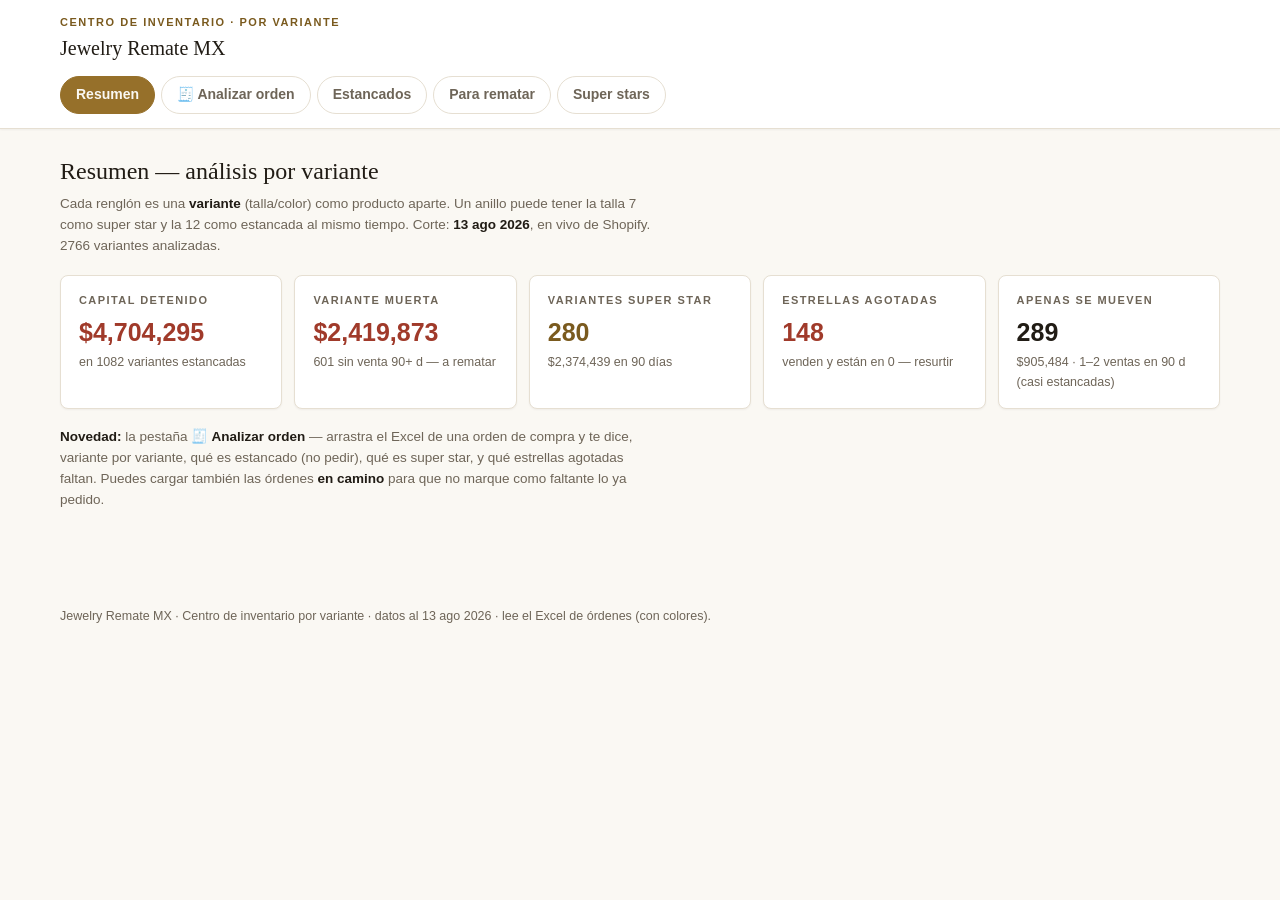
==== commit 7ff0f42e: "Centro de inventario: datos al 13 ago; descuento real vs precio actual; columnas Sugerido y Comentar" ====
--- a/centro-variantes.html
+++ b/centro-variantes.html
@@ -69,13 +69,13 @@
 
 <div class="pane on" id="resumen">
   <h2>Resumen — análisis por variante</h2>
-  <p class="note">Cada renglón es una <b>variante</b> (talla/color) como producto aparte. Un anillo puede tener la talla 7 como super star y la 12 como estancada al mismo tiempo. Corte: <b>8 ago 2026</b>, en vivo de Shopify. 2742 variantes analizadas.</p>
+  <p class="note">Cada renglón es una <b>variante</b> (talla/color) como producto aparte. Un anillo puede tener la talla 7 como super star y la 12 como estancada al mismo tiempo. Corte: <b>13 ago 2026</b>, en vivo de Shopify. 2766 variantes analizadas.</p>
   <div class="kpis">
-    <div class="kpi alert"><div class="l">Capital detenido</div><div class="v">$4,714,087</div><div class="d">en 1079 variantes estancadas</div></div>
-    <div class="kpi alert"><div class="l">Variante muerta</div><div class="v">$2,422,124</div><div class="d">596 sin venta 90+ d — a rematar</div></div>
-    <div class="kpi hero"><div class="l">Variantes super star</div><div class="v">283</div><div class="d">$2,361,593 en 90 días</div></div>
-    <div class="kpi alert"><div class="l">Estrellas agotadas</div><div class="v">157</div><div class="d">venden y están en 0 — resurtir</div></div>
-    <div class="kpi"><div class="l">Apenas se mueven</div><div class="v">293</div><div class="d">$968,880 · 1–2 ventas en 90 d (casi estancadas)</div></div>
+    <div class="kpi alert"><div class="l">Capital detenido</div><div class="v">$4,704,295</div><div class="d">en 1082 variantes estancadas</div></div>
+    <div class="kpi alert"><div class="l">Variante muerta</div><div class="v">$2,419,873</div><div class="d">601 sin venta 90+ d — a rematar</div></div>
+    <div class="kpi hero"><div class="l">Variantes super star</div><div class="v">280</div><div class="d">$2,374,439 en 90 días</div></div>
+    <div class="kpi alert"><div class="l">Estrellas agotadas</div><div class="v">148</div><div class="d">venden y están en 0 — resurtir</div></div>
+    <div class="kpi"><div class="l">Apenas se mueven</div><div class="v">289</div><div class="d">$905,484 · 1–2 ventas en 90 d (casi estancadas)</div></div>
   </div>
   <p class="note"><b>Novedad:</b> la pestaña <b>🧾 Analizar orden</b> — arrastra el Excel de una orden de compra y te dice, variante por variante, qué es estancado (no pedir), qué es super star, y qué estrellas agotadas faltan. Puedes cargar también las órdenes <b>en camino</b> para que no marque como faltante lo ya pedido.</p>
 </div>
@@ -101,16 +101,16 @@
 </div>
 
 <div class="pane" id="rematar">
-  <h2>Para rematar — 596 variantes muertas</h2>
-  <p class="note">Variantes sin una sola venta en 90+ días, por dinero detenido ($2,422,124). Cada talla/color por separado.</p>
+  <h2>Para rematar — 601 variantes muertas</h2>
+  <p class="note">Variantes sin una sola venta en 90+ días, por dinero detenido ($2,419,873). Cada talla/color por separado.</p>
   <div class="controls"><input id="q2" type="search" placeholder="Buscar…"><select id="fv2"><option value="">Todos los proveedores</option></select><button class="csv" id="c2">CSV</button></div>
   <p class="count" id="ct2"></p>
   <div class="tblwrap"><table id="t2"><thead><tr><th>#</th><th>Producto · variante</th><th>Proveedor</th><th class="num">Stock</th><th class="num sortable" data-k="val">Valor ↓</th></tr></thead><tbody></tbody></table></div>
 </div>
 
 <div class="pane" id="stars">
-  <h2>Variantes super star — 283</h2>
-  <p class="note">Tallas/colores de mayor rotación ($2,361,593 en 90 d). Los agotados/críticos hay que resurtir.</p>
+  <h2>Variantes super star — 280</h2>
+  <p class="note">Tallas/colores de mayor rotación ($2,374,439 en 90 d). Los agotados/críticos hay que resurtir.</p>
   <div class="controls"><input id="q3" type="search" placeholder="Buscar…"><select id="fv3"><option value="">Todos los proveedores</option></select>
   <select id="fu3"><option value="">Toda urgencia</option><option value="agotado">Agotado</option><option value="critico">Crítico</option><option value="bajo">Bajo</option><option value="ok">OK</option></select><button class="csv" id="c3">CSV</button></div>
   <p class="count" id="ct3"></p>
@@ -118,7 +118,7 @@
 </div>
 
 </div>
-<div class="foot">Jewelry Remate MX · Centro de inventario por variante · datos al 8 ago 2026 · lee el Excel de órdenes (con colores).</div>
+<div class="foot">Jewelry Remate MX · Centro de inventario por variante · datos al 13 ago 2026 · lee el Excel de órdenes (con colores).</div>
 <script>/*! xlsx.js (C) 2013-present SheetJS -- http://sheetjs.com */
 var XLSX={};function make_xlsx_lib(e){e.version="0.20.3";var r=1200,t=1252;var a;var n=[874,932,936,949,950,1250,1251,1252,1253,1254,1255,1256,1257,1258,1e4];var i={0:1252,1:65001,2:65001,77:1e4,128:932,129:949,130:1361,134:936,136:950,161:1253,162:1254,163:1258,177:1255,178:1256,186:1257,204:1251,222:874,238:1250,255:1252,69:6969};var s=function(e){if(n.indexOf(e)==-1)return;t=i[0]=e};function l(){s(1252)}var o=function(e){r=e;s(e)};function c(){o(1200);l()}function f(e){var r=[];for(var t=0,a=e.length;t<a;++t)r[t]=e.charCodeAt(t);return r}function u(e){var r=[];for(var t=0;t<e.length>>1;++t)r[t]=String.fromCharCode(e.charCodeAt(2*t)+(e.charCodeAt(2*t+1)<<8));return r.join("")}function h(e){var r=[];for(var t=0;t<e.length>>1;++t)r[t]=String.fromCharCode(e[2*t]+(e[2*t+1]<<8));return r.join("")}function d(e){var r=[];for(var t=0;t<e.length>>1;++t)r[t]=String.fromCharCode(e.charCodeAt(2*t+1)+(e.charCodeAt(2*t)<<8));return r.join("")}var p=function(e){var r=e.charCodeAt(0),t=e.charCodeAt(1);if(r==255&&t==254)return u(e.slice(2));if(r==254&&t==255)return d(e.slice(2));if(r==65279)return e.slice(1);return e};var m=function Dc(e){return String.fromCharCode(e)};var v=function Oc(e){return String.fromCharCode(e)};function g(e){a=e;o=function(e){r=e;s(e)};p=function(e){if(e.charCodeAt(0)===255&&e.charCodeAt(1)===254){return a.utils.decode(1200,f(e.slice(2)))}return e};m=function n(e){if(r===1200)return String.fromCharCode(e);return a.utils.decode(r,[e&255,e>>8])[0]};v=function i(e){return a.utils.decode(t,[e])[0]};va()}var b=null;var w=true;var k="ABCDEFGHIJKLMNOPQRSTUVWXYZabcdefghijklmnopqrstuvwxyz0123456789+/=";function y(e){var r="";var t=0,a=0,n=0,i=0,s=0,l=0,o=0;for(var c=0;c<e.length;){t=e.charCodeAt(c++);i=t>>2;a=e.charCodeAt(c++);s=(t&3)<<4|a>>4;n=e.charCodeAt(c++);l=(a&15)<<2|n>>6;o=n&63;if(isNaN(a)){l=o=64}else if(isNaN(n)){o=64}r+=k.charAt(i)+k.charAt(s)+k.charAt(l)+k.charAt(o)}return r}function x(e){var r="";var t=0,a=0,n=0,i=0,s=0,l=0,o=0;for(var c=0;c<e.length;){t=e.charCodeAt(c++);if(t>255)t=95;i=t>>2;a=e.charCodeAt(c++);if(a>255)a=95;s=(t&3)<<4|a>>4;n=e.charCodeAt(c++);if(n>255)n=95;l=(a&15)<<2|n>>6;o=n&63;if(isNaN(a)){l=o=64}else if(isNaN(n)){o=64}r+=k.charAt(i)+k.charAt(s)+k.charAt(l)+k.charAt(o)}return r}function C(e){var r="";var t=0,a=0,n=0,i=0,s=0,l=0,o=0;for(var c=0;c<e.length;){t=e[c++];i=t>>2;a=e[c++];s=(t&3)<<4|a>>4;n=e[c++];l=(a&15)<<2|n>>6;o=n&63;if(isNaN(a)){l=o=64}else if(isNaN(n)){o=64}r+=k.charAt(i)+k.charAt(s)+k.charAt(l)+k.charAt(o)}return r}function S(e){var r="";var t=0,a=0,n=0,i=0,s=0,l=0,o=0;if(e.slice(0,5)=="data:"){var c=e.slice(0,1024).indexOf(";base64,");if(c>-1)e=e.slice(c+8)}e=e.replace(/[^\w\+\/\=]/g,"");for(var c=0;c<e.length;){i=k.indexOf(e.charAt(c++));s=k.indexOf(e.charAt(c++));t=i<<2|s>>4;r+=String.fromCharCode(t);l=k.indexOf(e.charAt(c++));a=(s&15)<<4|l>>2;if(l!==64){r+=String.fromCharCode(a)}o=k.indexOf(e.charAt(c++));n=(l&3)<<6|o;if(o!==64){r+=String.fromCharCode(n)}}return r}var _=function(){return typeof Buffer!=="undefined"&&typeof undefined!=="undefined"&&typeof{}!=="undefined"&&!!{}.node}();var A=function(){if(typeof Buffer!=="undefined"){var e=!Buffer.from;if(!e)try{Buffer.from("foo","utf8")}catch(r){e=true}return e?function(e,r){return r?new Buffer(e,r):new Buffer(e)}:Buffer.from.bind(Buffer)}return function(){}}();var T=function(){if(typeof Buffer==="undefined")return false;var e=A([65,0]);if(!e)return false;var r=e.toString("utf16le");return r.length==1}();function E(e){if(_)return Buffer.alloc?Buffer.alloc(e):new Buffer(e);return typeof Uint8Array!="undefined"?new Uint8Array(e):new Array(e)}function F(e){if(_)return Buffer.allocUnsafe?Buffer.allocUnsafe(e):new Buffer(e);return typeof Uint8Array!="undefined"?new Uint8Array(e):new Array(e)}var D=function Nc(e){if(_)return A(e,"binary");return e.split("").map(function(e){return e.charCodeAt(0)&255})};function O(e){if(typeof ArrayBuffer==="undefined")return D(e);var r=new ArrayBuffer(e.length),t=new Uint8Array(r);for(var a=0;a!=e.length;++a)t[a]=e.charCodeAt(a)&255;return r}function N(e){if(Array.isArray(e))return e.map(function(e){return String.fromCharCode(e)}).join("");var r=[];for(var t=0;t<e.length;++t)r[t]=String.fromCharCode(e[t]);return r.join("")}function M(e){if(typeof Uint8Array==="undefined")throw new Error("Unsupported");return new Uint8Array(e)}function I(e){if(typeof ArrayBuffer=="undefined")throw new Error("Unsupported");if(e instanceof ArrayBuffer)return I(new Uint8Array(e));var r=new Array(e.length);for(var t=0;t<e.length;++t)r[t]=e[t];return r}var P=_?function(e){return Buffer.concat(e.map(function(e){return Buffer.isBuffer(e)?e:A(e)}))}:function(e){if(typeof Uint8Array!=="undefined"){var r=0,t=0;for(r=0;r<e.length;++r)t+=e[r].length;var a=new Uint8Array(t);var n=0;for(r=0,t=0;r<e.length;t+=n,++r){n=e[r].length;if(e[r]instanceof Uint8Array)a.set(e[r],t);else if(typeof e[r]=="string")a.set(new Uint8Array(D(e[r])),t);else a.set(new Uint8Array(e[r]),t)}return a}return[].concat.apply([],e.map(function(e){return Array.isArray(e)?e:[].slice.call(e)}))};function R(e){var r=[],t=0,a=e.length+250;var n=E(e.length+255);for(var i=0;i<e.length;++i){var s=e.charCodeAt(i);if(s<128)n[t++]=s;else if(s<2048){n[t++]=192|s>>6&31;n[t++]=128|s&63}else if(s>=55296&&s<57344){s=(s&1023)+64;var l=e.charCodeAt(++i)&1023;n[t++]=240|s>>8&7;n[t++]=128|s>>2&63;n[t++]=128|l>>6&15|(s&3)<<4;n[t++]=128|l&63}else{n[t++]=224|s>>12&15;n[t++]=128|s>>6&63;n[t++]=128|s&63}if(t>a){r.push(n.slice(0,t));t=0;n=E(65535);a=65530}}r.push(n.slice(0,t));return P(r)}var L=/\u0000/g,U=/[\u0001-\u0006]/g;function B(e){var r="",t=e.length-1;while(t>=0)r+=e.charAt(t--);return r}function z(e,r){var t=""+e;return t.length>=r?t:xr("0",r-t.length)+t}function W(e,r){var t=""+e;return t.length>=r?t:xr(" ",r-t.length)+t}function j(e,r){var t=""+e;return t.length>=r?t:t+xr(" ",r-t.length)}function H(e,r){var t=""+Math.round(e);return t.length>=r?t:xr("0",r-t.length)+t}function V(e,r){var t=""+e;return t.length>=r?t:xr("0",r-t.length)+t}var X=Math.pow(2,32);function G(e,r){if(e>X||e<-X)return H(e,r);var t=Math.round(e);return V(t,r)}function Y(e,r){r=r||0;return e.length>=7+r&&(e.charCodeAt(r)|32)===103&&(e.charCodeAt(r+1)|32)===101&&(e.charCodeAt(r+2)|32)===110&&(e.charCodeAt(r+3)|32)===101&&(e.charCodeAt(r+4)|32)===114&&(e.charCodeAt(r+5)|32)===97&&(e.charCodeAt(r+6)|32)===108}var J=[["Sun","Sunday"],["Mon","Monday"],["Tue","Tuesday"],["Wed","Wednesday"],["Thu","Thursday"],["Fri","Friday"],["Sat","Saturday"]];var Z=[["J","Jan","January"],["F","Feb","February"],["M","Mar","March"],["A","Apr","April"],["M","May","May"],["J","Jun","June"],["J","Jul","July"],["A","Aug","August"],["S","Sep","September"],["O","Oct","October"],["N","Nov","November"],["D","Dec","December"]];function K(e){if(!e)e={};e[0]="General";e[1]="0";e[2]="0.00";e[3]="#,##0";e[4]="#,##0.00";e[9]="0%";e[10]="0.00%";e[11]="0.00E+00";e[12]="# ?/?";e[13]="# ??/??";e[14]="m/d/yy";e[15]="d-mmm-yy";e[16]="d-mmm";e[17]="mmm-yy";e[18]="h:mm AM/PM";e[19]="h:mm:ss AM/PM";e[20]="h:mm";e[21]="h:mm:ss";e[22]="m/d/yy h:mm";e[37]="#,##0 ;(#,##0)";e[38]="#,##0 ;[Red](#,##0)";e[39]="#,##0.00;(#,##0.00)";e[40]="#,##0.00;[Red](#,##0.00)";e[45]="mm:ss";e[46]="[h]:mm:ss";e[47]="mmss.0";e[48]="##0.0E+0";e[49]="@";e[56]='"上午/下午 "hh"時"mm"分"ss"秒 "';return e}var q={0:"General",1:"0",2:"0.00",3:"#,##0",4:"#,##0.00",9:"0%",10:"0.00%",11:"0.00E+00",12:"# ?/?",13:"# ??/??",14:"m/d/yy",15:"d-mmm-yy",16:"d-mmm",17:"mmm-yy",18:"h:mm AM/PM",19:"h:mm:ss AM/PM",20:"h:mm",21:"h:mm:ss",22:"m/d/yy h:mm",37:"#,##0 ;(#,##0)",38:"#,##0 ;[Red](#,##0)",39:"#,##0.00;(#,##0.00)",40:"#,##0.00;[Red](#,##0.00)",45:"mm:ss",46:"[h]:mm:ss",47:"mmss.0",48:"##0.0E+0",49:"@",56:'"上午/下午 "hh"時"mm"分"ss"秒 "'};var Q={5:37,6:38,7:39,8:40,23:0,24:0,25:0,26:0,27:14,28:14,29:14,30:14,31:14,50:14,51:14,52:14,53:14,54:14,55:14,56:14,57:14,58:14,59:1,60:2,61:3,62:4,67:9,68:10,69:12,70:13,71:14,72:14,73:15,74:16,75:17,76:20,77:21,78:22,79:45,80:46,81:47,82:0};var ee={5:'"$"#,##0_);\\("$"#,##0\\)',63:'"$"#,##0_);\\("$"#,##0\\)',6:'"$"#,##0_);[Red]\\("$"#,##0\\)',64:'"$"#,##0_);[Red]\\("$"#,##0\\)',7:'"$"#,##0.00_);\\("$"#,##0.00\\)',65:'"$"#,##0.00_);\\("$"#,##0.00\\)',8:'"$"#,##0.00_);[Red]\\("$"#,##0.00\\)',66:'"$"#,##0.00_);[Red]\\("$"#,##0.00\\)',41:'_(* #,##0_);_(* \\(#,##0\\);_(* "-"_);_(@_)',42:'_("$"* #,##0_);_("$"* \\(#,##0\\);_("$"* "-"_);_(@_)',43:'_(* #,##0.00_);_(* \\(#,##0.00\\);_(* "-"??_);_(@_)',44:'_("$"* #,##0.00_);_("$"* \\(#,##0.00\\);_("$"* "-"??_);_(@_)'};function re(e,r,t){var a=e<0?-1:1;var n=e*a;var i=0,s=1,l=0;var o=1,c=0,f=0;var u=Math.floor(n);while(c<r){u=Math.floor(n);l=u*s+i;f=u*c+o;if(n-u<5e-8)break;n=1/(n-u);i=s;s=l;o=c;c=f}if(f>r){if(c>r){f=o;l=i}else{f=c;l=s}}if(!t)return[0,a*l,f];var h=Math.floor(a*l/f);return[h,a*l-h*f,f]}function te(e){var r=e.toPrecision(16);if(r.indexOf("e")>-1){var t=r.slice(0,r.indexOf("e"));t=t.indexOf(".")>-1?t.slice(0,t.slice(0,2)=="0."?17:16):t.slice(0,15)+xr("0",t.length-15);return t+r.slice(r.indexOf("e"))}var a=r.indexOf(".")>-1?r.slice(0,r.slice(0,2)=="0."?17:16):r.slice(0,15)+xr("0",r.length-15);return Number(a)}function ae(e,r,t){if(e>2958465||e<0)return null;e=te(e);var a=e|0,n=Math.floor(86400*(e-a)),i=0;var s=[];var l={D:a,T:n,u:86400*(e-a)-n,y:0,m:0,d:0,H:0,M:0,S:0,q:0};if(Math.abs(l.u)<1e-6)l.u=0;if(r&&r.date1904)a+=1462;if(l.u>.9999){l.u=0;if(++n==86400){l.T=n=0;++a;++l.D}}if(a===60){s=t?[1317,10,29]:[1900,2,29];i=3}else if(a===0){s=t?[1317,8,29]:[1900,1,0];i=6}else{if(a>60)--a;var o=new Date(1900,0,1);o.setDate(o.getDate()+a-1);s=[o.getFullYear(),o.getMonth()+1,o.getDate()];i=o.getDay();if(a<60)i=(i+6)%7;if(t)i=fe(o,s)}l.y=s[0];l.m=s[1];l.d=s[2];l.S=n%60;n=Math.floor(n/60);l.M=n%60;n=Math.floor(n/60);l.H=n;l.q=i;return l}function ne(e){return e.indexOf(".")==-1?e:e.replace(/(?:\.0*|(\.\d*[1-9])0+)$/,"$1")}function ie(e){if(e.indexOf("E")==-1)return e;return e.replace(/(?:\.0*|(\.\d*[1-9])0+)[Ee]/,"$1E").replace(/(E[+-])(\d)$/,"$10$2")}function se(e){var r=e<0?12:11;var t=ne(e.toFixed(12));if(t.length<=r)return t;t=e.toPrecision(10);if(t.length<=r)return t;return e.toExponential(5)}function le(e){var r=ne(e.toFixed(11));return r.length>(e<0?12:11)||r==="0"||r==="-0"?e.toPrecision(6):r}function oe(e){if(!isFinite(e))return isNaN(e)?"#NUM!":"#DIV/0!";var r=Math.floor(Math.log(Math.abs(e))*Math.LOG10E),t;if(r>=-4&&r<=-1)t=e.toPrecision(10+r);else if(Math.abs(r)<=9)t=se(e);else if(r===10)t=e.toFixed(10).substr(0,12);else t=le(e);return ne(ie(t.toUpperCase()))}function ce(e,r){switch(typeof e){case"string":return e;case"boolean":return e?"TRUE":"FALSE";case"number":return(e|0)===e?e.toString(10):oe(e);case"undefined":return"";case"object":if(e==null)return"";if(e instanceof Date)return $e(14,dr(e,r&&r.date1904),r);}throw new Error("unsupported value in General format: "+e)}function fe(e,r){r[0]-=581;var t=e.getDay();if(e<60)t=(t+6)%7;return t}function ue(e,r,t,a){var n="",i=0,s=0,l=t.y,o,c=0;switch(e){case 98:l=t.y+543;case 121:switch(r.length){case 1:;case 2:o=l%100;c=2;break;default:o=l%1e4;c=4;break;}break;case 109:switch(r.length){case 1:;case 2:o=t.m;c=r.length;break;case 3:return Z[t.m-1][1];case 5:return Z[t.m-1][0];default:return Z[t.m-1][2];}break;case 100:switch(r.length){case 1:;case 2:o=t.d;c=r.length;break;case 3:return J[t.q][0];default:return J[t.q][1];}break;case 104:switch(r.length){case 1:;case 2:o=1+(t.H+11)%12;c=r.length;break;default:throw"bad hour format: "+r;}break;case 72:switch(r.length){case 1:;case 2:o=t.H;c=r.length;break;default:throw"bad hour format: "+r;}break;case 77:switch(r.length){case 1:;case 2:o=t.M;c=r.length;break;default:throw"bad minute format: "+r;}break;case 115:if(r!="s"&&r!="ss"&&r!=".0"&&r!=".00"&&r!=".000")throw"bad second format: "+r;if(t.u===0&&(r=="s"||r=="ss"))return z(t.S,r.length);if(a>=2)s=a===3?1e3:100;else s=a===1?10:1;i=Math.round(s*(t.S+t.u));if(i>=60*s)i=0;if(r==="s")return i===0?"0":""+i/s;n=z(i,2+a);if(r==="ss")return n.substr(0,2);return"."+n.substr(2,r.length-1);case 90:switch(r){case"[h]":;case"[hh]":o=t.D*24+t.H;break;case"[m]":;case"[mm]":o=(t.D*24+t.H)*60+t.M;break;case"[s]":;case"[ss]":o=((t.D*24+t.H)*60+t.M)*60+(a==0?Math.round(t.S+t.u):t.S);break;default:throw"bad abstime format: "+r;}c=r.length===3?1:2;break;case 101:o=l;c=1;break;}var f=c>0?z(o,c):"";return f}function he(e){var r=3;if(e.length<=r)return e;var t=e.length%r,a=e.substr(0,t);for(;t!=e.length;t+=r)a+=(a.length>0?",":"")+e.substr(t,r);return a}var de=/%/g;function pe(e,r,t){var a=r.replace(de,""),n=r.length-a.length;return Me(e,a,t*Math.pow(10,2*n))+xr("%",n)}function me(e,r,t){var a=r.length-1;while(r.charCodeAt(a-1)===44)--a;return Me(e,r.substr(0,a),t/Math.pow(10,3*(r.length-a)))}function ve(e,r){var t;var a=e.indexOf("E")-e.indexOf(".")-1;if(e.match(/^#+0.0E\+0$/)){if(r==0)return"0.0E+0";else if(r<0)return"-"+ve(e,-r);var n=e.indexOf(".");if(n===-1)n=e.indexOf("E");var i=Math.floor(Math.log(r)*Math.LOG10E)%n;if(i<0)i+=n;t=(r/Math.pow(10,i)).toPrecision(a+1+(n+i)%n);if(t.indexOf("e")===-1){var s=Math.floor(Math.log(r)*Math.LOG10E);if(t.indexOf(".")===-1)t=t.charAt(0)+"."+t.substr(1)+"E+"+(s-t.length+i);else t+="E+"+(s-i);while(t.substr(0,2)==="0."){t=t.charAt(0)+t.substr(2,n)+"."+t.substr(2+n);t=t.replace(/^0+([1-9])/,"$1").replace(/^0+\./,"0.")}t=t.replace(/\+-/,"-")}t=t.replace(/^([+-]?)(\d*)\.(\d*)[Ee]/,function(e,r,t,a){return r+t+a.substr(0,(n+i)%n)+"."+a.substr(i)+"E"})}else t=r.toExponential(a);if(e.match(/E\+00$/)&&t.match(/e[+-]\d$/))t=t.substr(0,t.length-1)+"0"+t.charAt(t.length-1);if(e.match(/E\-/)&&t.match(/e\+/))t=t.replace(/e\+/,"e");return t.replace("e","E")}var ge=/# (\?+)( ?)\/( ?)(\d+)/;function be(e,r,t){var a=parseInt(e[4],10),n=Math.round(r*a),i=Math.floor(n/a);var s=n-i*a,l=a;return t+(i===0?"":""+i)+" "+(s===0?xr(" ",e[1].length+1+e[4].length):W(s,e[1].length)+e[2]+"/"+e[3]+z(l,e[4].length))}function we(e,r,t){return t+(r===0?"":""+r)+xr(" ",e[1].length+2+e[4].length)}var ke=/^#*0*\.([0#]+)/;var ye=/\)[^)]*[0#]/;var xe=/\(###\) ###\\?-####/;function Ce(e){var r="",t;for(var a=0;a!=e.length;++a)switch(t=e.charCodeAt(a)){case 35:break;case 63:r+=" ";break;case 48:r+="0";break;default:r+=String.fromCharCode(t);}return r}function Se(e,r){var t=Math.pow(10,r);return""+Math.round(e*t)/t}function _e(e,r){var t=e-Math.floor(e),a=Math.pow(10,r);if(r<(""+Math.round(t*a)).length)return 0;return Math.round(t*a)}function Ae(e,r){if(r<(""+Math.round((e-Math.floor(e))*Math.pow(10,r))).length){return 1}return 0}function Te(e){if(e<2147483647&&e>-2147483648)return""+(e>=0?e|0:e-1|0);return""+Math.floor(e)}function Ee(e,r,t){if(e.charCodeAt(0)===40&&!r.match(ye)){var a=r.replace(/\( */,"").replace(/ \)/,"").replace(/\)/,"");if(t>=0)return Ee("n",a,t);return"("+Ee("n",a,-t)+")"}if(r.charCodeAt(r.length-1)===44)return me(e,r,t);if(r.indexOf("%")!==-1)return pe(e,r,t);if(r.indexOf("E")!==-1)return ve(r,t);if(r.charCodeAt(0)===36)return"$"+Ee(e,r.substr(r.charAt(1)==" "?2:1),t);var n;var i,s,l,o=Math.abs(t),c=t<0?"-":"";if(r.match(/^00+$/))return c+G(o,r.length);if(r.match(/^[#?]+$/)){n=G(t,0);if(n==="0")n="";return n.length>r.length?n:Ce(r.substr(0,r.length-n.length))+n}if(i=r.match(ge))return be(i,o,c);if(r.match(/^#+0+$/))return c+G(o,r.length-r.indexOf("0"));if(i=r.match(ke)){n=Se(t,i[1].length).replace(/^([^\.]+)$/,"$1."+Ce(i[1])).replace(/\.$/,"."+Ce(i[1])).replace(/\.(\d*)$/,function(e,r){return"."+r+xr("0",Ce(i[1]).length-r.length)});return r.indexOf("0.")!==-1?n:n.replace(/^0\./,".")}r=r.replace(/^#+([0.])/,"$1");if(i=r.match(/^(0*)\.(#*)$/)){return c+Se(o,i[2].length).replace(/\.(\d*[1-9])0*$/,".$1").replace(/^(-?\d*)$/,"$1.").replace(/^0\./,i[1].length?"0.":".")}if(i=r.match(/^#{1,3},##0(\.?)$/))return c+he(G(o,0));if(i=r.match(/^#,##0\.([#0]*0)$/)){return t<0?"-"+Ee(e,r,-t):he(""+(Math.floor(t)+Ae(t,i[1].length)))+"."+z(_e(t,i[1].length),i[1].length)}if(i=r.match(/^#,#*,#0/))return Ee(e,r.replace(/^#,#*,/,""),t);if(i=r.match(/^([0#]+)(\\?-([0#]+))+$/)){n=B(Ee(e,r.replace(/[\\-]/g,""),t));s=0;return B(B(r.replace(/\\/g,"")).replace(/[0#]/g,function(e){return s<n.length?n.charAt(s++):e==="0"?"0":""}))}if(r.match(xe)){n=Ee(e,"##########",t);return"("+n.substr(0,3)+") "+n.substr(3,3)+"-"+n.substr(6)}var f="";if(i=r.match(/^([#0?]+)( ?)\/( ?)([#0?]+)/)){s=Math.min(i[4].length,7);l=re(o,Math.pow(10,s)-1,false);n=""+c;f=Me("n",i[1],l[1]);if(f.charAt(f.length-1)==" ")f=f.substr(0,f.length-1)+"0";n+=f+i[2]+"/"+i[3];f=j(l[2],s);if(f.length<i[4].length)f=Ce(i[4].substr(i[4].length-f.length))+f;n+=f;return n}if(i=r.match(/^# ([#0?]+)( ?)\/( ?)([#0?]+)/)){s=Math.min(Math.max(i[1].length,i[4].length),7);l=re(o,Math.pow(10,s)-1,true);return c+(l[0]||(l[1]?"":"0"))+" "+(l[1]?W(l[1],s)+i[2]+"/"+i[3]+j(l[2],s):xr(" ",2*s+1+i[2].length+i[3].length))}if(i=r.match(/^[#0?]+$/)){n=G(t,0);if(r.length<=n.length)return n;return Ce(r.substr(0,r.length-n.length))+n}if(i=r.match(/^([#0?]+)\.([#0]+)$/)){n=""+t.toFixed(Math.min(i[2].length,10)).replace(/([^0])0+$/,"$1");s=n.indexOf(".");var u=r.indexOf(".")-s,h=r.length-n.length-u;return Ce(r.substr(0,u)+n+r.substr(r.length-h))}if(i=r.match(/^00,000\.([#0]*0)$/)){s=_e(t,i[1].length);return t<0?"-"+Ee(e,r,-t):he(Te(t)).replace(/^\d,\d{3}$/,"0$&").replace(/^\d*$/,function(e){return"00,"+(e.length<3?z(0,3-e.length):"")+e})+"."+z(s,i[1].length)}switch(r){case"###,##0.00":return Ee(e,"#,##0.00",t);case"###,###":;case"##,###":;case"#,###":var d=he(G(o,0));return d!=="0"?c+d:"";case"###,###.00":return Ee(e,"###,##0.00",t).replace(/^0\./,".");case"#,###.00":return Ee(e,"#,##0.00",t).replace(/^0\./,".");default:;}throw new Error("unsupported format |"+r+"|")}function Fe(e,r,t){var a=r.length-1;while(r.charCodeAt(a-1)===44)--a;return Me(e,r.substr(0,a),t/Math.pow(10,3*(r.length-a)))}function De(e,r,t){var a=r.replace(de,""),n=r.length-a.length;return Me(e,a,t*Math.pow(10,2*n))+xr("%",n)}function Oe(e,r){var t;var a=e.indexOf("E")-e.indexOf(".")-1;if(e.match(/^#+0.0E\+0$/)){if(r==0)return"0.0E+0";else if(r<0)return"-"+Oe(e,-r);var n=e.indexOf(".");if(n===-1)n=e.indexOf("E");var i=Math.floor(Math.log(r)*Math.LOG10E)%n;if(i<0)i+=n;t=(r/Math.pow(10,i)).toPrecision(a+1+(n+i)%n);if(!t.match(/[Ee]/)){var s=Math.floor(Math.log(r)*Math.LOG10E);if(t.indexOf(".")===-1)t=t.charAt(0)+"."+t.substr(1)+"E+"+(s-t.length+i);else t+="E+"+(s-i);t=t.replace(/\+-/,"-")}t=t.replace(/^([+-]?)(\d*)\.(\d*)[Ee]/,function(e,r,t,a){return r+t+a.substr(0,(n+i)%n)+"."+a.substr(i)+"E"})}else t=r.toExponential(a);if(e.match(/E\+00$/)&&t.match(/e[+-]\d$/))t=t.substr(0,t.length-1)+"0"+t.charAt(t.length-1);if(e.match(/E\-/)&&t.match(/e\+/))t=t.replace(/e\+/,"e");return t.replace("e","E")}function Ne(e,r,t){if(e.charCodeAt(0)===40&&!r.match(ye)){var a=r.replace(/\( */,"").replace(/ \)/,"").replace(/\)/,"");if(t>=0)return Ne("n",a,t);return"("+Ne("n",a,-t)+")"}if(r.charCodeAt(r.length-1)===44)return Fe(e,r,t);if(r.indexOf("%")!==-1)return De(e,r,t);if(r.indexOf("E")!==-1)return Oe(r,t);if(r.charCodeAt(0)===36)return"$"+Ne(e,r.substr(r.charAt(1)==" "?2:1),t);var n;var i,s,l,o=Math.abs(t),c=t<0?"-":"";if(r.match(/^00+$/))return c+z(o,r.length);if(r.match(/^[#?]+$/)){n=""+t;if(t===0)n="";return n.length>r.length?n:Ce(r.substr(0,r.length-n.length))+n}if(i=r.match(ge))return we(i,o,c);if(r.match(/^#+0+$/))return c+z(o,r.length-r.indexOf("0"));if(i=r.match(ke)){n=(""+t).replace(/^([^\.]+)$/,"$1."+Ce(i[1])).replace(/\.$/,"."+Ce(i[1]));n=n.replace(/\.(\d*)$/,function(e,r){return"."+r+xr("0",Ce(i[1]).length-r.length)});return r.indexOf("0.")!==-1?n:n.replace(/^0\./,".")}r=r.replace(/^#+([0.])/,"$1");if(i=r.match(/^(0*)\.(#*)$/)){return c+(""+o).replace(/\.(\d*[1-9])0*$/,".$1").replace(/^(-?\d*)$/,"$1.").replace(/^0\./,i[1].length?"0.":".")}if(i=r.match(/^#{1,3},##0(\.?)$/))return c+he(""+o);if(i=r.match(/^#,##0\.([#0]*0)$/)){return t<0?"-"+Ne(e,r,-t):he(""+t)+"."+xr("0",i[1].length)}if(i=r.match(/^#,#*,#0/))return Ne(e,r.replace(/^#,#*,/,""),t);if(i=r.match(/^([0#]+)(\\?-([0#]+))+$/)){n=B(Ne(e,r.replace(/[\\-]/g,""),t));s=0;return B(B(r.replace(/\\/g,"")).replace(/[0#]/g,function(e){return s<n.length?n.charAt(s++):e==="0"?"0":""}))}if(r.match(xe)){n=Ne(e,"##########",t);return"("+n.substr(0,3)+") "+n.substr(3,3)+"-"+n.substr(6)}var f="";if(i=r.match(/^([#0?]+)( ?)\/( ?)([#0?]+)/)){s=Math.min(i[4].length,7);l=re(o,Math.pow(10,s)-1,false);n=""+c;f=Me("n",i[1],l[1]);if(f.charAt(f.length-1)==" ")f=f.substr(0,f.length-1)+"0";n+=f+i[2]+"/"+i[3];f=j(l[2],s);if(f.length<i[4].length)f=Ce(i[4].substr(i[4].length-f.length))+f;n+=f;return n}if(i=r.match(/^# ([#0?]+)( ?)\/( ?)([#0?]+)/)){s=Math.min(Math.max(i[1].length,i[4].length),7);l=re(o,Math.pow(10,s)-1,true);return c+(l[0]||(l[1]?"":"0"))+" "+(l[1]?W(l[1],s)+i[2]+"/"+i[3]+j(l[2],s):xr(" ",2*s+1+i[2].length+i[3].length))}if(i=r.match(/^[#0?]+$/)){n=""+t;if(r.length<=n.length)return n;return Ce(r.substr(0,r.length-n.length))+n}if(i=r.match(/^([#0]+)\.([#0]+)$/)){n=""+t.toFixed(Math.min(i[2].length,10)).replace(/([^0])0+$/,"$1");s=n.indexOf(".");var u=r.indexOf(".")-s,h=r.length-n.length-u;return Ce(r.substr(0,u)+n+r.substr(r.length-h))}if(i=r.match(/^00,000\.([#0]*0)$/)){return t<0?"-"+Ne(e,r,-t):he(""+t).replace(/^\d,\d{3}$/,"0$&").replace(/^\d*$/,function(e){return"00,"+(e.length<3?z(0,3-e.length):"")+e})+"."+z(0,i[1].length)}switch(r){case"###,###":;case"##,###":;case"#,###":var d=he(""+o);return d!=="0"?c+d:"";default:if(r.match(/\.[0#?]*$/))return Ne(e,r.slice(0,r.lastIndexOf(".")),t)+Ce(r.slice(r.lastIndexOf(".")));}throw new Error("unsupported format |"+r+"|")}function Me(e,r,t){return(t|0)===t?Ne(e,r,t):Ee(e,r,t)}function Ie(e){var r=[];var t=false;for(var a=0,n=0;a<e.length;++a)switch(e.charCodeAt(a)){case 34:t=!t;break;case 95:;case 42:;case 92:++a;break;case 59:r[r.length]=e.substr(n,a-n);n=a+1;}r[r.length]=e.substr(n);if(t===true)throw new Error("Format |"+e+"| unterminated string ");return r}var Pe=/\[[HhMmSs\u0E0A\u0E19\u0E17]*\]/;function Re(e){var r=0,t="",a="";while(r<e.length){switch(t=e.charAt(r)){case"G":if(Y(e,r))r+=6;r++;break;case'"':for(;e.charCodeAt(++r)!==34&&r<e.length;){}++r;break;case"\\":r+=2;break;case"_":r+=2;break;case"@":++r;break;case"B":;case"b":if(e.charAt(r+1)==="1"||e.charAt(r+1)==="2")return true;case"M":;case"D":;case"Y":;case"H":;case"S":;case"E":;case"m":;case"d":;case"y":;case"h":;case"s":;case"e":;case"g":return true;case"A":;case"a":;case"上":if(e.substr(r,3).toUpperCase()==="A/P")return true;if(e.substr(r,5).toUpperCase()==="AM/PM")return true;if(e.substr(r,5).toUpperCase()==="上午/下午")return true;++r;break;case"[":a=t;while(e.charAt(r++)!=="]"&&r<e.length)a+=e.charAt(r);if(a.match(Pe))return true;break;case".":;case"0":;case"#":while(r<e.length&&("0#?.,E+-%".indexOf(t=e.charAt(++r))>-1||t=="\\"&&e.charAt(r+1)=="-"&&"0#".indexOf(e.charAt(r+2))>-1)){}break;case"?":while(e.charAt(++r)===t){}break;case"*":++r;if(e.charAt(r)==" "||e.charAt(r)=="*")++r;break;case"(":;case")":++r;break;case"1":;case"2":;case"3":;case"4":;case"5":;case"6":;case"7":;case"8":;case"9":while(r<e.length&&"0123456789".indexOf(e.charAt(++r))>-1){}break;case" ":++r;break;default:++r;break;}}return false}function Le(e,r,t,a){var n=[],i="",s=0,l="",o="t",c,f,u;var h="H";while(s<e.length){switch(l=e.charAt(s)){case"G":if(!Y(e,s))throw new Error("unrecognized character "+l+" in "+e);n[n.length]={t:"G",v:"General"};s+=7;break;case'"':for(i="";(u=e.charCodeAt(++s))!==34&&s<e.length;)i+=String.fromCharCode(u);n[n.length]={t:"t",v:i};++s;break;case"\\":var d=e.charAt(++s),p=d==="("||d===")"?d:"t";n[n.length]={t:p,v:d};++s;break;case"_":n[n.length]={t:"t",v:" "};s+=2;break;case"@":n[n.length]={t:"T",v:r};++s;break;case"B":;case"b":if(e.charAt(s+1)==="1"||e.charAt(s+1)==="2"){if(c==null){c=ae(r,t,e.charAt(s+1)==="2");if(c==null)return""}n[n.length]={t:"X",v:e.substr(s,2)};o=l;s+=2;break};case"M":;case"D":;case"Y":;case"H":;case"S":;case"E":l=l.toLowerCase();case"m":;case"d":;case"y":;case"h":;case"s":;case"e":;case"g":if(r<0)return"";if(c==null){c=ae(r,t);if(c==null)return""}i=l;while(++s<e.length&&e.charAt(s).toLowerCase()===l)i+=l;if(l==="m"&&o.toLowerCase()==="h")l="M";if(l==="h")l=h;n[n.length]={t:l,v:i};o=l;break;case"A":;case"a":;case"上":var m={t:l,v:l};if(c==null)c=ae(r,t);if(e.substr(s,3).toUpperCase()==="A/P"){if(c!=null)m.v=c.H>=12?e.charAt(s+2):l;m.t="T";h="h";s+=3}else if(e.substr(s,5).toUpperCase()==="AM/PM"){if(c!=null)m.v=c.H>=12?"PM":"AM";m.t="T";s+=5;h="h"}else if(e.substr(s,5).toUpperCase()==="上午/下午"){if(c!=null)m.v=c.H>=12?"下午":"上午";m.t="T";s+=5;h="h"}else{m.t="t";++s}if(c==null&&m.t==="T")return"";n[n.length]=m;o=l;break;case"[":i=l;while(e.charAt(s++)!=="]"&&s<e.length)i+=e.charAt(s);if(i.slice(-1)!=="]")throw'unterminated "[" block: |'+i+"|";if(i.match(Pe)){if(c==null){c=ae(r,t);if(c==null)return""}n[n.length]={t:"Z",v:i.toLowerCase()};o=i.charAt(1)}else if(i.indexOf("$")>-1){i=(i.match(/\$([^-\[\]]*)/)||[])[1]||"$";if(!Re(e))n[n.length]={t:"t",v:i}}break;case".":if(c!=null){i=l;while(++s<e.length&&(l=e.charAt(s))==="0")i+=l;n[n.length]={t:"s",v:i};break};case"0":;case"#":i=l;while(++s<e.length&&"0#?.,E+-%".indexOf(l=e.charAt(s))>-1)i+=l;n[n.length]={t:"n",v:i};break;case"?":i=l;while(e.charAt(++s)===l)i+=l;n[n.length]={t:l,v:i};o=l;break;case"*":++s;if(e.charAt(s)==" "||e.charAt(s)=="*")++s;break;case"(":;case")":n[n.length]={t:a===1?"t":l,v:l};++s;break;case"1":;case"2":;case"3":;case"4":;case"5":;case"6":;case"7":;case"8":;case"9":i=l;while(s<e.length&&"0123456789".indexOf(e.charAt(++s))>-1)i+=e.charAt(s);n[n.length]={t:"D",v:i};break;case" ":n[n.length]={t:l,v:l};++s;break;case"$":n[n.length]={t:"t",v:"$"};++s;break;default:if(",$-+/():!^&'~{}<>=€acfijklopqrtuvwxzP".indexOf(l)===-1)throw new Error("unrecognized character "+l+" in "+e);n[n.length]={t:"t",v:l};++s;break;}}var v=0,g=0,b;for(s=n.length-1,o="t";s>=0;--s){switch(n[s].t){case"h":;case"H":n[s].t=h;o="h";if(v<1)v=1;break;case"s":if(b=n[s].v.match(/\.0+$/)){g=Math.max(g,b[0].length-1);v=4}if(v<3)v=3;case"d":;case"y":;case"e":o=n[s].t;break;case"M":o=n[s].t;if(v<2)v=2;break;case"m":if(o==="s"){n[s].t="M";if(v<2)v=2}break;case"X":break;case"Z":if(v<1&&n[s].v.match(/[Hh]/))v=1;if(v<2&&n[s].v.match(/[Mm]/))v=2;if(v<3&&n[s].v.match(/[Ss]/))v=3;}}var w;switch(v){case 0:break;case 1:;case 2:;case 3:if(c.u>=.5){c.u=0;++c.S}if(c.S>=60){c.S=0;++c.M}if(c.M>=60){c.M=0;++c.H}if(c.H>=24){c.H=0;++c.D;w=ae(c.D);w.u=c.u;w.S=c.S;w.M=c.M;w.H=c.H;c=w}break;case 4:switch(g){case 1:c.u=Math.round(c.u*10)/10;break;case 2:c.u=Math.round(c.u*100)/100;break;case 3:c.u=Math.round(c.u*1e3)/1e3;break;}if(c.u>=1){c.u=0;++c.S}if(c.S>=60){c.S=0;++c.M}if(c.M>=60){c.M=0;++c.H}if(c.H>=24){c.H=0;++c.D;w=ae(c.D);w.u=c.u;w.S=c.S;w.M=c.M;w.H=c.H;c=w}break;}var k="",y;for(s=0;s<n.length;++s){switch(n[s].t){case"t":;case"T":;case" ":;case"D":break;case"X":n[s].v="";n[s].t=";";break;case"d":;case"m":;case"y":;case"h":;case"H":;case"M":;case"s":;case"e":;case"b":;case"Z":n[s].v=ue(n[s].t.charCodeAt(0),n[s].v,c,g);n[s].t="t";break;case"n":;case"?":y=s+1;while(n[y]!=null&&((l=n[y].t)==="?"||l==="D"||(l===" "||l==="t")&&n[y+1]!=null&&(n[y+1].t==="?"||n[y+1].t==="t"&&n[y+1].v==="/")||n[s].t==="("&&(l===" "||l==="n"||l===")")||l==="t"&&(n[y].v==="/"||n[y].v===" "&&n[y+1]!=null&&n[y+1].t=="?"))){n[s].v+=n[y].v;n[y]={v:"",t:";"};++y}k+=n[s].v;s=y-1;break;case"G":n[s].t="t";n[s].v=ce(r,t);break;}}var x="",C,S;if(k.length>0){if(k.charCodeAt(0)==40){C=r<0&&k.charCodeAt(0)===45?-r:r;S=Me("n",k,C)}else{C=r<0&&a>1?-r:r;S=Me("n",k,C);if(C<0&&n[0]&&n[0].t=="t"){S=S.substr(1);n[0].v="-"+n[0].v}}y=S.length-1;var _=n.length;for(s=0;s<n.length;++s)if(n[s]!=null&&n[s].t!="t"&&n[s].v.indexOf(".")>-1){_=s;break}var A=n.length;if(_===n.length&&S.indexOf("E")===-1){for(s=n.length-1;s>=0;--s){if(n[s]==null||"n?".indexOf(n[s].t)===-1)continue;if(y>=n[s].v.length-1){y-=n[s].v.length;n[s].v=S.substr(y+1,n[s].v.length)}else if(y<0)n[s].v="";else{n[s].v=S.substr(0,y+1);y=-1}n[s].t="t";A=s}if(y>=0&&A<n.length)n[A].v=S.substr(0,y+1)+n[A].v}else if(_!==n.length&&S.indexOf("E")===-1){y=S.indexOf(".")-1;for(s=_;s>=0;--s){if(n[s]==null||"n?".indexOf(n[s].t)===-1)continue;f=n[s].v.indexOf(".")>-1&&s===_?n[s].v.indexOf(".")-1:n[s].v.length-1;x=n[s].v.substr(f+1);for(;f>=0;--f){if(y>=0&&(n[s].v.charAt(f)==="0"||n[s].v.charAt(f)==="#"))x=S.charAt(y--)+x}n[s].v=x;n[s].t="t";A=s}if(y>=0&&A<n.length)n[A].v=S.substr(0,y+1)+n[A].v;y=S.indexOf(".")+1;for(s=_;s<n.length;++s){if(n[s]==null||"n?(".indexOf(n[s].t)===-1&&s!==_)continue;f=n[s].v.indexOf(".")>-1&&s===_?n[s].v.indexOf(".")+1:0;x=n[s].v.substr(0,f);for(;f<n[s].v.length;++f){if(y<S.length)x+=S.charAt(y++)}n[s].v=x;n[s].t="t";A=s}}}for(s=0;s<n.length;++s)if(n[s]!=null&&"n?".indexOf(n[s].t)>-1){C=a>1&&r<0&&s>0&&n[s-1].v==="-"?-r:r;n[s].v=Me(n[s].t,n[s].v,C);n[s].t="t"}var T="";for(s=0;s!==n.length;++s)if(n[s]!=null)T+=n[s].v;return T}var Ue=/\[(=|>[=]?|<[>=]?)(-?\d+(?:\.\d*)?)\]/;function Be(e,r){if(r==null)return false;var t=parseFloat(r[2]);switch(r[1]){case"=":if(e==t)return true;break;case">":if(e>t)return true;break;case"<":if(e<t)return true;break;case"<>":if(e!=t)return true;break;case">=":if(e>=t)return true;break;case"<=":if(e<=t)return true;break;}return false}function ze(e,r){var t=Ie(e);var a=t.length,n=t[a-1].indexOf("@");if(a<4&&n>-1)--a;if(t.length>4)throw new Error("cannot find right format for |"+t.join("|")+"|");if(typeof r!=="number")return[4,t.length===4||n>-1?t[t.length-1]:"@"];if(typeof r==="number"&&!isFinite(r))r=0;switch(t.length){case 1:t=n>-1?["General","General","General",t[0]]:[t[0],t[0],t[0],"@"];break;case 2:t=n>-1?[t[0],t[0],t[0],t[1]]:[t[0],t[1],t[0],"@"];break;case 3:t=n>-1?[t[0],t[1],t[0],t[2]]:[t[0],t[1],t[2],"@"];break;case 4:break;}var i=r>0?t[0]:r<0?t[1]:t[2];if(t[0].indexOf("[")===-1&&t[1].indexOf("[")===-1)return[a,i];if(t[0].match(/\[[=<>]/)!=null||t[1].match(/\[[=<>]/)!=null){var s=t[0].match(Ue);var l=t[1].match(Ue);return Be(r,s)?[a,t[0]]:Be(r,l)?[a,t[1]]:[a,t[s!=null&&l!=null?2:1]]}return[a,i]}function $e(e,r,t){if(t==null)t={};var a="";switch(typeof e){case"string":if(e=="m/d/yy"&&t.dateNF)a=t.dateNF;else a=e;break;case"number":if(e==14&&t.dateNF)a=t.dateNF;else a=(t.table!=null?t.table:q)[e];if(a==null)a=t.table&&t.table[Q[e]]||q[Q[e]];if(a==null)a=ee[e]||"General";break;}if(Y(a,0))return ce(r,t);if(r instanceof Date)r=dr(r,t.date1904);var n=ze(a,r);if(Y(n[1]))return ce(r,t);if(r===true)r="TRUE";else if(r===false)r="FALSE";else if(r===""||r==null)return"";else if(isNaN(r)&&n[1].indexOf("0")>-1)return"#NUM!";else if(!isFinite(r)&&n[1].indexOf("0")>-1)return"#DIV/0!";return Le(n[1],r,t,n[0])}function We(e,r){if(typeof r!="number"){r=+r||-1;for(var t=0;t<392;++t){if(q[t]==undefined){if(r<0)r=t;continue}if(q[t]==e){r=t;break}}if(r<0)r=391}q[r]=e;return r}function je(e){for(var r=0;r!=392;++r)if(e[r]!==undefined)We(e[r],r)}function He(){q=K()}var Ve={format:$e,load:We,_table:q,load_table:je,parse_date_code:ae,is_date:Re,get_table:function Mc(){return Ve._table=q}};var Xe={5:'"$"#,##0_);\\("$"#,##0\\)',6:'"$"#,##0_);[Red]\\("$"#,##0\\)',7:'"$"#,##0.00_);\\("$"#,##0.00\\)',8:'"$"#,##0.00_);[Red]\\("$"#,##0.00\\)',23:"General",24:"General",25:"General",26:"General",27:"m/d/yy",28:"m/d/yy",29:"m/d/yy",30:"m/d/yy",31:"m/d/yy",32:"h:mm:ss",33:"h:mm:ss",34:"h:mm:ss",35:"h:mm:ss",36:"m/d/yy",41:'_(* #,##0_);_(* (#,##0);_(* "-"_);_(@_)',42:'_("$"* #,##0_);_("$"* (#,##0);_("$"* "-"_);_(@_)',43:'_(* #,##0.00_);_(* (#,##0.00);_(* "-"??_);_(@_)',44:'_("$"* #,##0.00_);_("$"* (#,##0.00);_("$"* "-"??_);_(@_)',50:"m/d/yy",51:"m/d/yy",52:"m/d/yy",53:"m/d/yy",54:"m/d/yy",55:"m/d/yy",56:"m/d/yy",57:"m/d/yy",58:"m/d/yy",59:"0",60:"0.00",61:"#,##0",62:"#,##0.00",63:'"$"#,##0_);\\("$"#,##0\\)',64:'"$"#,##0_);[Red]\\("$"#,##0\\)',65:'"$"#,##0.00_);\\("$"#,##0.00\\)',66:'"$"#,##0.00_);[Red]\\("$"#,##0.00\\)',67:"0%",68:"0.00%",69:"# ?/?",70:"# ??/??",71:"m/d/yy",72:"m/d/yy",73:"d-mmm-yy",74:"d-mmm",75:"mmm-yy",76:"h:mm",77:"h:mm:ss",78:"m/d/yy h:mm",79:"mm:ss",80:"[h]:mm:ss",81:"mmss.0"};var Ge=/[dD]+|[mM]+|[yYeE]+|[Hh]+|[Ss]+/g;function Ye(e){var r=typeof e=="number"?q[e]:e;r=r.replace(Ge,"(\\d+)");Ge.lastIndex=0;return new RegExp("^"+r+"$");
 }function Je(e,r,t){var a=-1,n=-1,i=-1,s=-1,l=-1,o=-1;(r.match(Ge)||[]).forEach(function(e,r){var c=parseInt(t[r+1],10);switch(e.toLowerCase().charAt(0)){case"y":a=c;break;case"d":i=c;break;case"h":s=c;break;case"s":o=c;break;case"m":if(s>=0)l=c;else n=c;break;}});Ge.lastIndex=0;if(o>=0&&l==-1&&n>=0){l=n;n=-1}var c=(""+(a>=0?a:(new Date).getFullYear())).slice(-4)+"-"+("00"+(n>=1?n:1)).slice(-2)+"-"+("00"+(i>=1?i:1)).slice(-2);if(c.length==7)c="0"+c;if(c.length==8)c="20"+c;var f=("00"+(s>=0?s:0)).slice(-2)+":"+("00"+(l>=0?l:0)).slice(-2)+":"+("00"+(o>=0?o:0)).slice(-2);if(s==-1&&l==-1&&o==-1)return c;if(a==-1&&n==-1&&i==-1)return f;return c+"T"+f}var Ze={"d.m":"d\\.m"};function Ke(e,r){return We(Ze[e]||e,r)}var qe=function(){var e={};e.version="1.2.0";function r(){var e=0,r=new Array(256);for(var t=0;t!=256;++t){e=t;e=e&1?-306674912^e>>>1:e>>>1;e=e&1?-306674912^e>>>1:e>>>1;e=e&1?-306674912^e>>>1:e>>>1;e=e&1?-306674912^e>>>1:e>>>1;e=e&1?-306674912^e>>>1:e>>>1;e=e&1?-306674912^e>>>1:e>>>1;e=e&1?-306674912^e>>>1:e>>>1;e=e&1?-306674912^e>>>1:e>>>1;r[t]=e}return typeof Int32Array!=="undefined"?new Int32Array(r):r}var t=r();function a(e){var r=0,t=0,a=0,n=typeof Int32Array!=="undefined"?new Int32Array(4096):new Array(4096);for(a=0;a!=256;++a)n[a]=e[a];for(a=0;a!=256;++a){t=e[a];for(r=256+a;r<4096;r+=256)t=n[r]=t>>>8^e[t&255]}var i=[];for(a=1;a!=16;++a)i[a-1]=typeof Int32Array!=="undefined"&&typeof n.subarray=="function"?n.subarray(a*256,a*256+256):n.slice(a*256,a*256+256);return i}var n=a(t);var i=n[0],s=n[1],l=n[2],o=n[3],c=n[4];var f=n[5],u=n[6],h=n[7],d=n[8],p=n[9];var m=n[10],v=n[11],g=n[12],b=n[13],w=n[14];function k(e,r){var a=r^-1;for(var n=0,i=e.length;n<i;)a=a>>>8^t[(a^e.charCodeAt(n++))&255];return~a}function y(e,r){var a=r^-1,n=e.length-15,k=0;for(;k<n;)a=w[e[k++]^a&255]^b[e[k++]^a>>8&255]^g[e[k++]^a>>16&255]^v[e[k++]^a>>>24]^m[e[k++]]^p[e[k++]]^d[e[k++]]^h[e[k++]]^u[e[k++]]^f[e[k++]]^c[e[k++]]^o[e[k++]]^l[e[k++]]^s[e[k++]]^i[e[k++]]^t[e[k++]];n+=15;while(k<n)a=a>>>8^t[(a^e[k++])&255];return~a}function x(e,r){var a=r^-1;for(var n=0,i=e.length,s=0,l=0;n<i;){s=e.charCodeAt(n++);if(s<128){a=a>>>8^t[(a^s)&255]}else if(s<2048){a=a>>>8^t[(a^(192|s>>6&31))&255];a=a>>>8^t[(a^(128|s&63))&255]}else if(s>=55296&&s<57344){s=(s&1023)+64;l=e.charCodeAt(n++)&1023;a=a>>>8^t[(a^(240|s>>8&7))&255];a=a>>>8^t[(a^(128|s>>2&63))&255];a=a>>>8^t[(a^(128|l>>6&15|(s&3)<<4))&255];a=a>>>8^t[(a^(128|l&63))&255]}else{a=a>>>8^t[(a^(224|s>>12&15))&255];a=a>>>8^t[(a^(128|s>>6&63))&255];a=a>>>8^t[(a^(128|s&63))&255]}}return~a}e.table=t;e.bstr=k;e.buf=y;e.str=x;return e}();var Qe=function Ic(){var e={};e.version="1.2.2";function r(e,r){var t=e.split("/"),a=r.split("/");for(var n=0,i=0,s=Math.min(t.length,a.length);n<s;++n){if(i=t[n].length-a[n].length)return i;if(t[n]!=a[n])return t[n]<a[n]?-1:1}return t.length-a.length}function t(e){if(e.charAt(e.length-1)=="/")return e.slice(0,-1).indexOf("/")===-1?e:t(e.slice(0,-1));var r=e.lastIndexOf("/");return r===-1?e:e.slice(0,r+1)}function a(e){if(e.charAt(e.length-1)=="/")return a(e.slice(0,-1));var r=e.lastIndexOf("/");return r===-1?e:e.slice(r+1)}function n(e,r){if(typeof r==="string")r=new Date(r);var t=r.getHours();t=t<<6|r.getMinutes();t=t<<5|r.getSeconds()>>>1;e._W(2,t);var a=r.getFullYear()-1980;a=a<<4|r.getMonth()+1;a=a<<5|r.getDate();e._W(2,a)}function i(e){var r=e._R(2)&65535;var t=e._R(2)&65535;var a=new Date;var n=t&31;t>>>=5;var i=t&15;t>>>=4;a.setMilliseconds(0);a.setFullYear(t+1980);a.setMonth(i-1);a.setDate(n);var s=r&31;r>>>=5;var l=r&63;r>>>=6;a.setHours(r);a.setMinutes(l);a.setSeconds(s<<1);return a}function s(e){Fa(e,0);var r={};var t=0;while(e.l<=e.length-4){var a=e._R(2);var n=e._R(2),i=e.l+n;var s={};switch(a){case 21589:{t=e._R(1);if(t&1)s.mtime=e._R(4);if(n>5){if(t&2)s.atime=e._R(4);if(t&4)s.ctime=e._R(4)}if(s.mtime)s.mt=new Date(s.mtime*1e3)}break;case 1:{var l=e._R(4),o=e._R(4);s.usz=o*Math.pow(2,32)+l;l=e._R(4);o=e._R(4);s.csz=o*Math.pow(2,32)+l}break;}e.l=i;r[a]=s}return r}var l;function o(){return l||(l=er)}function c(e,r){if(e[0]==80&&e[1]==75)return Oe(e,r);if((e[0]|32)==109&&(e[1]|32)==105)return ze(e,r);if(e.length<512)throw new Error("CFB file size "+e.length+" < 512");var t=3;var a=512;var n=0;var i=0;var s=0;var l=0;var o=0;var c=[];var p=e.slice(0,512);Fa(p,0);var v=f(p);t=v[0];switch(t){case 3:a=512;break;case 4:a=4096;break;case 0:if(v[1]==0)return Oe(e,r);default:throw new Error("Major Version: Expected 3 or 4 saw "+t);}if(a!==512){p=e.slice(0,a);Fa(p,28)}var w=e.slice(0,a);u(p,t);var k=p._R(4,"i");if(t===3&&k!==0)throw new Error("# Directory Sectors: Expected 0 saw "+k);p.l+=4;s=p._R(4,"i");p.l+=4;p.chk("00100000","Mini Stream Cutoff Size: ");l=p._R(4,"i");n=p._R(4,"i");o=p._R(4,"i");i=p._R(4,"i");for(var y=-1,x=0;x<109;++x){y=p._R(4,"i");if(y<0)break;c[x]=y}var C=h(e,a);m(o,i,C,a,c);var S=g(C,s,c,a);if(s<S.length)S[s].name="!Directory";if(n>0&&l!==R)S[l].name="!MiniFAT";S[c[0]].name="!FAT";S.fat_addrs=c;S.ssz=a;var _={},A=[],T=[],E=[];b(s,S,C,A,n,_,T,l);d(T,E,A);A.shift();var F={FileIndex:T,FullPaths:E};if(r&&r.raw)F.raw={header:w,sectors:C};return F}function f(e){if(e[e.l]==80&&e[e.l+1]==75)return[0,0];e.chk(B,"Header Signature: ");e.l+=16;var r=e._R(2,"u");return[e._R(2,"u"),r]}function u(e,r){var t=9;e.l+=2;switch(t=e._R(2)){case 9:if(r!=3)throw new Error("Sector Shift: Expected 9 saw "+t);break;case 12:if(r!=4)throw new Error("Sector Shift: Expected 12 saw "+t);break;default:throw new Error("Sector Shift: Expected 9 or 12 saw "+t);}e.chk("0600","Mini Sector Shift: ");e.chk("000000000000","Reserved: ")}function h(e,r){var t=Math.ceil(e.length/r)-1;var a=[];for(var n=1;n<t;++n)a[n-1]=e.slice(n*r,(n+1)*r);a[t-1]=e.slice(t*r);return a}function d(e,r,t){var a=0,n=0,i=0,s=0,l=0,o=t.length;var c=[],f=[];for(;a<o;++a){c[a]=f[a]=a;r[a]=t[a]}for(;l<f.length;++l){a=f[l];n=e[a].L;i=e[a].R;s=e[a].C;if(c[a]===a){if(n!==-1&&c[n]!==n)c[a]=c[n];if(i!==-1&&c[i]!==i)c[a]=c[i]}if(s!==-1)c[s]=a;if(n!==-1&&a!=c[a]){c[n]=c[a];if(f.lastIndexOf(n)<l)f.push(n)}if(i!==-1&&a!=c[a]){c[i]=c[a];if(f.lastIndexOf(i)<l)f.push(i)}}for(a=1;a<o;++a)if(c[a]===a){if(i!==-1&&c[i]!==i)c[a]=c[i];else if(n!==-1&&c[n]!==n)c[a]=c[n]}for(a=1;a<o;++a){if(e[a].type===0)continue;l=a;if(l!=c[l])do{l=c[l];r[a]=r[l]+"/"+r[a]}while(l!==0&&-1!==c[l]&&l!=c[l]);c[a]=-1}r[0]+="/";for(a=1;a<o;++a){if(e[a].type!==2)r[a]+="/"}}function p(e,r,t){var a=e.start,n=e.size;var i=[];var s=a;while(t&&n>0&&s>=0){i.push(r.slice(s*I,s*I+I));n-=I;s=ya(t,s*4)}if(i.length===0)return Oa(0);return P(i).slice(0,e.size)}function m(e,r,t,a,n){var i=R;if(e===R){if(r!==0)throw new Error("DIFAT chain shorter than expected")}else if(e!==-1){var s=t[e],l=(a>>>2)-1;if(!s)return;for(var o=0;o<l;++o){if((i=ya(s,o*4))===R)break;n.push(i)}if(r>=1)m(ya(s,a-4),r-1,t,a,n)}}function v(e,r,t,a,n){var i=[],s=[];if(!n)n=[];var l=a-1,o=0,c=0;for(o=r;o>=0;){n[o]=true;i[i.length]=o;s.push(e[o]);var f=t[Math.floor(o*4/a)];c=o*4&l;if(a<4+c)throw new Error("FAT boundary crossed: "+o+" 4 "+a);if(!e[f])break;o=ya(e[f],c)}return{nodes:i,data:Zt([s])}}function g(e,r,t,a){var n=e.length,i=[];var s=[],l=[],o=[];var c=a-1,f=0,u=0,h=0,d=0;for(f=0;f<n;++f){l=[];h=f+r;if(h>=n)h-=n;if(s[h])continue;o=[];var p=[];for(u=h;u>=0;){p[u]=true;s[u]=true;l[l.length]=u;o.push(e[u]);var m=t[Math.floor(u*4/a)];d=u*4&c;if(a<4+d)throw new Error("FAT boundary crossed: "+u+" 4 "+a);if(!e[m])break;u=ya(e[m],d);if(p[u])break}i[h]={nodes:l,data:Zt([o])}}return i}function b(e,r,t,a,n,i,s,l){var o=0,c=a.length?2:0;var f=r[e].data;var u=0,h=0,d;for(;u<f.length;u+=128){var m=f.slice(u,u+128);Fa(m,64);h=m._R(2);d=qt(m,0,h-c);a.push(d);var g={name:d,type:m._R(1),color:m._R(1),L:m._R(4,"i"),R:m._R(4,"i"),C:m._R(4,"i"),clsid:m._R(16),state:m._R(4,"i"),start:0,size:0};var b=m._R(2)+m._R(2)+m._R(2)+m._R(2);if(b!==0)g.ct=w(m,m.l-8);var k=m._R(2)+m._R(2)+m._R(2)+m._R(2);if(k!==0)g.mt=w(m,m.l-8);g.start=m._R(4,"i");g.size=m._R(4,"i");if(g.size<0&&g.start<0){g.size=g.type=0;g.start=R;g.name=""}if(g.type===5){o=g.start;if(n>0&&o!==R)r[o].name="!StreamData"}else if(g.size>=4096){g.storage="fat";if(r[g.start]===undefined)r[g.start]=v(t,g.start,r.fat_addrs,r.ssz);r[g.start].name=g.name;g.content=r[g.start].data.slice(0,g.size)}else{g.storage="minifat";if(g.size<0)g.size=0;else if(o!==R&&g.start!==R&&r[o]){g.content=p(g,r[o].data,(r[l]||{}).data)}}if(g.content)Fa(g.content,0);i[d]=g;s.push(g)}}function w(e,r){return new Date((ka(e,r+4)/1e7*Math.pow(2,32)+ka(e,r)/1e7-11644473600)*1e3)}function k(e,r){o();return c(l.readFileSync(e),r)}function x(e,r){var t=r&&r.type;if(!t){if(_&&Buffer.isBuffer(e))t="buffer"}switch(t||"base64"){case"file":return k(e,r);case"base64":return c(D(S(e)),r);case"binary":return c(D(e),r);}return c(e,r)}function C(e,r){var t=r||{},a=t.root||"Root Entry";if(!e.FullPaths)e.FullPaths=[];if(!e.FileIndex)e.FileIndex=[];if(e.FullPaths.length!==e.FileIndex.length)throw new Error("inconsistent CFB structure");if(e.FullPaths.length===0){e.FullPaths[0]=a+"/";e.FileIndex[0]={name:a,type:5}}if(t.CLSID)e.FileIndex[0].clsid=t.CLSID;T(e)}function T(e){var r="Sh33tJ5";if(Qe.find(e,"/"+r))return;var t=Oa(4);t[0]=55;t[1]=t[3]=50;t[2]=54;e.FileIndex.push({name:r,type:2,content:t,size:4,L:69,R:69,C:69});e.FullPaths.push(e.FullPaths[0]+r);O(e)}function O(e,n){C(e);var i=false,s=false;for(var l=e.FullPaths.length-1;l>=0;--l){var o=e.FileIndex[l];switch(o.type){case 0:if(s)i=true;else{e.FileIndex.pop();e.FullPaths.pop()}break;case 1:;case 2:;case 5:s=true;if(isNaN(o.R*o.L*o.C))i=true;if(o.R>-1&&o.L>-1&&o.R==o.L)i=true;break;default:i=true;break;}}if(!i&&!n)return;var c=new Date(1987,1,19),f=0;var u=Object.create?Object.create(null):{};var h=[];for(l=0;l<e.FullPaths.length;++l){u[e.FullPaths[l]]=true;if(e.FileIndex[l].type===0)continue;h.push([e.FullPaths[l],e.FileIndex[l]])}for(l=0;l<h.length;++l){var d=t(h[l][0]);s=u[d];while(!s){while(t(d)&&!u[t(d)])d=t(d);h.push([d,{name:a(d).replace("/",""),type:1,clsid:$,ct:c,mt:c,content:null}]);u[d]=true;d=t(h[l][0]);s=u[d]}}h.sort(function(e,t){return r(e[0],t[0])});e.FullPaths=[];e.FileIndex=[];for(l=0;l<h.length;++l){e.FullPaths[l]=h[l][0];e.FileIndex[l]=h[l][1]}for(l=0;l<h.length;++l){var p=e.FileIndex[l];var m=e.FullPaths[l];p.name=a(m).replace("/","");p.L=p.R=p.C=-(p.color=1);p.size=p.content?p.content.length:0;p.start=0;p.clsid=p.clsid||$;if(l===0){p.C=h.length>1?1:-1;p.size=0;p.type=5}else if(m.slice(-1)=="/"){for(f=l+1;f<h.length;++f)if(t(e.FullPaths[f])==m)break;p.C=f>=h.length?-1:f;for(f=l+1;f<h.length;++f)if(t(e.FullPaths[f])==t(m))break;p.R=f>=h.length?-1:f;p.type=1}else{if(t(e.FullPaths[l+1]||"")==t(m))p.R=l+1;p.type=2}}}function N(e,r){var t=r||{};if(t.fileType=="mad")return $e(e,t);O(e);switch(t.fileType){case"zip":return Me(e,t);}var a=function(e){var r=0,t=0;for(var a=0;a<e.FileIndex.length;++a){var n=e.FileIndex[a];if(!n.content)continue;var i=n.content.length;if(i>0){if(i<4096)r+=i+63>>6;else t+=i+511>>9}}var s=e.FullPaths.length+3>>2;var l=r+7>>3;var o=r+127>>7;var c=l+t+s+o;var f=c+127>>7;var u=f<=109?0:Math.ceil((f-109)/127);while(c+f+u+127>>7>f)u=++f<=109?0:Math.ceil((f-109)/127);var h=[1,u,f,o,s,t,r,0];e.FileIndex[0].size=r<<6;h[7]=(e.FileIndex[0].start=h[0]+h[1]+h[2]+h[3]+h[4]+h[5])+(h[6]+7>>3);return h}(e);var n=Oa(a[7]<<9);var i=0,s=0;{for(i=0;i<8;++i)n._W(1,z[i]);for(i=0;i<8;++i)n._W(2,0);n._W(2,62);n._W(2,3);n._W(2,65534);n._W(2,9);n._W(2,6);for(i=0;i<3;++i)n._W(2,0);n._W(4,0);n._W(4,a[2]);n._W(4,a[0]+a[1]+a[2]+a[3]-1);n._W(4,0);n._W(4,1<<12);n._W(4,a[3]?a[0]+a[1]+a[2]-1:R);n._W(4,a[3]);n._W(-4,a[1]?a[0]-1:R);n._W(4,a[1]);for(i=0;i<109;++i)n._W(-4,i<a[2]?a[1]+i:-1)}if(a[1]){for(s=0;s<a[1];++s){for(;i<236+s*127;++i)n._W(-4,i<a[2]?a[1]+i:-1);n._W(-4,s===a[1]-1?R:s+1)}}var l=function(e){for(s+=e;i<s-1;++i)n._W(-4,i+1);if(e){++i;n._W(-4,R)}};s=i=0;for(s+=a[1];i<s;++i)n._W(-4,W.DIFSECT);for(s+=a[2];i<s;++i)n._W(-4,W.FATSECT);l(a[3]);l(a[4]);var o=0,c=0;var f=e.FileIndex[0];for(;o<e.FileIndex.length;++o){f=e.FileIndex[o];if(!f.content)continue;c=f.content.length;if(c<4096)continue;f.start=s;l(c+511>>9)}l(a[6]+7>>3);while(n.l&511)n._W(-4,W.ENDOFCHAIN);s=i=0;for(o=0;o<e.FileIndex.length;++o){f=e.FileIndex[o];if(!f.content)continue;c=f.content.length;if(!c||c>=4096)continue;f.start=s;l(c+63>>6)}while(n.l&511)n._W(-4,W.ENDOFCHAIN);for(i=0;i<a[4]<<2;++i){var u=e.FullPaths[i];if(!u||u.length===0){for(o=0;o<17;++o)n._W(4,0);for(o=0;o<3;++o)n._W(4,-1);for(o=0;o<12;++o)n._W(4,0);continue}f=e.FileIndex[i];if(i===0)f.start=f.size?f.start-1:R;var h=i===0&&t.root||f.name;if(h.length>31){console.error("Name "+h+" will be truncated to "+h.slice(0,31));h=h.slice(0,31)}c=2*(h.length+1);n._W(64,h,"utf16le");n._W(2,c);n._W(1,f.type);n._W(1,f.color);n._W(-4,f.L);n._W(-4,f.R);n._W(-4,f.C);if(!f.clsid)for(o=0;o<4;++o)n._W(4,0);else n._W(16,f.clsid,"hex");n._W(4,f.state||0);n._W(4,0);n._W(4,0);n._W(4,0);n._W(4,0);n._W(4,f.start);n._W(4,f.size);n._W(4,0)}for(i=1;i<e.FileIndex.length;++i){f=e.FileIndex[i];if(f.size>=4096){n.l=f.start+1<<9;if(_&&Buffer.isBuffer(f.content)){f.content.copy(n,n.l,0,f.size);n.l+=f.size+511&-512}else{for(o=0;o<f.size;++o)n._W(1,f.content[o]);for(;o&511;++o)n._W(1,0)}}}for(i=1;i<e.FileIndex.length;++i){f=e.FileIndex[i];if(f.size>0&&f.size<4096){if(_&&Buffer.isBuffer(f.content)){f.content.copy(n,n.l,0,f.size);n.l+=f.size+63&-64}else{for(o=0;o<f.size;++o)n._W(1,f.content[o]);for(;o&63;++o)n._W(1,0)}}}if(_){n.l=n.length}else{while(n.l<n.length)n._W(1,0)}return n}function M(e,r){var t=e.FullPaths.map(function(e){return e.toUpperCase()});var a=t.map(function(e){var r=e.split("/");return r[r.length-(e.slice(-1)=="/"?2:1)]});var n=false;if(r.charCodeAt(0)===47){n=true;r=t[0].slice(0,-1)+r}else n=r.indexOf("/")!==-1;var i=r.toUpperCase();var s=n===true?t.indexOf(i):a.indexOf(i);if(s!==-1)return e.FileIndex[s];var l=!i.match(U);i=i.replace(L,"");if(l)i=i.replace(U,"!");for(s=0;s<t.length;++s){if((l?t[s].replace(U,"!"):t[s]).replace(L,"")==i)return e.FileIndex[s];if((l?a[s].replace(U,"!"):a[s]).replace(L,"")==i)return e.FileIndex[s]}return null}var I=64;var R=-2;var B="d0cf11e0a1b11ae1";var z=[208,207,17,224,161,177,26,225];var $="00000000000000000000000000000000";var W={MAXREGSECT:-6,DIFSECT:-4,FATSECT:-3,ENDOFCHAIN:R,FREESECT:-1,HEADER_SIGNATURE:B,HEADER_MINOR_VERSION:"3e00",MAXREGSID:-6,NOSTREAM:-1,HEADER_CLSID:$,EntryTypes:["unknown","storage","stream","lockbytes","property","root"]};function j(e,r,t){o();var a=N(e,t);l.writeFileSync(r,a)}function H(e){var r=new Array(e.length);for(var t=0;t<e.length;++t)r[t]=String.fromCharCode(e[t]);return r.join("")}function V(e,r){var t=N(e,r);switch(r&&r.type||"buffer"){case"file":o();l.writeFileSync(r.filename,t);return t;case"binary":return typeof t=="string"?t:H(t);case"base64":return y(typeof t=="string"?t:H(t));case"buffer":if(_)return Buffer.isBuffer(t)?t:A(t);case"array":return typeof t=="string"?D(t):t;}return t}var X;function G(e){try{var r=e.InflateRaw;var t=new r;t._processChunk(new Uint8Array([3,0]),t._finishFlushFlag);if(t.bytesRead)X=e;else throw new Error("zlib does not expose bytesRead")}catch(a){console.error("cannot use native zlib: "+(a.message||a))}}function Y(e,r){if(!X)return Fe(e,r);var t=X.InflateRaw;var a=new t;var n=a._processChunk(e.slice(e.l),a._finishFlushFlag);e.l+=a.bytesRead;return n}function J(e){return X?X.deflateRawSync(e):ye(e)}var Z=[16,17,18,0,8,7,9,6,10,5,11,4,12,3,13,2,14,1,15];var K=[3,4,5,6,7,8,9,10,11,13,15,17,19,23,27,31,35,43,51,59,67,83,99,115,131,163,195,227,258];var q=[1,2,3,4,5,7,9,13,17,25,33,49,65,97,129,193,257,385,513,769,1025,1537,2049,3073,4097,6145,8193,12289,16385,24577];function Q(e){var r=(e<<1|e<<11)&139536|(e<<5|e<<15)&558144;return(r>>16|r>>8|r)&255}var ee=typeof Uint8Array!=="undefined";var re=ee?new Uint8Array(1<<8):[];for(var te=0;te<1<<8;++te)re[te]=Q(te);function ae(e,r){var t=re[e&255];if(r<=8)return t>>>8-r;t=t<<8|re[e>>8&255];if(r<=16)return t>>>16-r;t=t<<8|re[e>>16&255];return t>>>24-r}function ne(e,r){var t=r&7,a=r>>>3;return(e[a]|(t<=6?0:e[a+1]<<8))>>>t&3}function ie(e,r){var t=r&7,a=r>>>3;return(e[a]|(t<=5?0:e[a+1]<<8))>>>t&7}function se(e,r){var t=r&7,a=r>>>3;return(e[a]|(t<=4?0:e[a+1]<<8))>>>t&15}function le(e,r){var t=r&7,a=r>>>3;return(e[a]|(t<=3?0:e[a+1]<<8))>>>t&31}function oe(e,r){var t=r&7,a=r>>>3;return(e[a]|(t<=1?0:e[a+1]<<8))>>>t&127}function ce(e,r,t){var a=r&7,n=r>>>3,i=(1<<t)-1;var s=e[n]>>>a;if(t<8-a)return s&i;s|=e[n+1]<<8-a;if(t<16-a)return s&i;s|=e[n+2]<<16-a;if(t<24-a)return s&i;s|=e[n+3]<<24-a;return s&i}function fe(e,r,t){var a=r&7,n=r>>>3;if(a<=5)e[n]|=(t&7)<<a;else{e[n]|=t<<a&255;e[n+1]=(t&7)>>8-a}return r+3}function ue(e,r,t){var a=r&7,n=r>>>3;t=(t&1)<<a;e[n]|=t;return r+1}function he(e,r,t){var a=r&7,n=r>>>3;t<<=a;e[n]|=t&255;t>>>=8;e[n+1]=t;return r+8}function de(e,r,t){var a=r&7,n=r>>>3;t<<=a;e[n]|=t&255;t>>>=8;e[n+1]=t&255;e[n+2]=t>>>8;return r+16}function pe(e,r){var t=e.length,a=2*t>r?2*t:r+5,n=0;if(t>=r)return e;if(_){var i=F(a);if(e.copy)e.copy(i);else for(;n<e.length;++n)i[n]=e[n];return i}else if(ee){var s=new Uint8Array(a);if(s.set)s.set(e);else for(;n<t;++n)s[n]=e[n];return s}e.length=a;return e}function me(e){var r=new Array(e);for(var t=0;t<e;++t)r[t]=0;return r}function ve(e,r,t){var a=1,n=0,i=0,s=0,l=0,o=e.length;var c=ee?new Uint16Array(32):me(32);for(i=0;i<32;++i)c[i]=0;for(i=o;i<t;++i)e[i]=0;o=e.length;var f=ee?new Uint16Array(o):me(o);for(i=0;i<o;++i){c[n=e[i]]++;if(a<n)a=n;f[i]=0}c[0]=0;for(i=1;i<=a;++i)c[i+16]=l=l+c[i-1]<<1;for(i=0;i<o;++i){l=e[i];if(l!=0)f[i]=c[l+16]++}var u=0;for(i=0;i<o;++i){u=e[i];if(u!=0){l=ae(f[i],a)>>a-u;for(s=(1<<a+4-u)-1;s>=0;--s)r[l|s<<u]=u&15|i<<4}}return a}var ge=ee?new Uint16Array(512):me(512);var be=ee?new Uint16Array(32):me(32);if(!ee){for(var we=0;we<512;++we)ge[we]=0;for(we=0;we<32;++we)be[we]=0}(function(){var e=[];var r=0;for(;r<32;r++)e.push(5);ve(e,be,32);var t=[];r=0;for(;r<=143;r++)t.push(8);for(;r<=255;r++)t.push(9);for(;r<=279;r++)t.push(7);for(;r<=287;r++)t.push(8);ve(t,ge,288)})();var ke=function Ge(){var e=ee?new Uint8Array(32768):[];var r=0,t=0;for(;r<q.length-1;++r){for(;t<q[r+1];++t)e[t]=r}for(;t<32768;++t)e[t]=29;var a=ee?new Uint8Array(259):[];for(r=0,t=0;r<K.length-1;++r){for(;t<K[r+1];++t)a[t]=r}function n(e,r){var t=0;while(t<e.length){var a=Math.min(65535,e.length-t);var n=t+a==e.length;r._W(1,+n);r._W(2,a);r._W(2,~a&65535);while(a-- >0)r[r.l++]=e[t++]}return r.l}function i(r,t){var n=0;var i=0;var s=ee?new Uint16Array(32768):[];while(i<r.length){var l=Math.min(65535,r.length-i);if(l<10){n=fe(t,n,+!!(i+l==r.length));if(n&7)n+=8-(n&7);t.l=n/8|0;t._W(2,l);t._W(2,~l&65535);while(l-- >0)t[t.l++]=r[i++];n=t.l*8;continue}n=fe(t,n,+!!(i+l==r.length)+2);var o=0;while(l-- >0){var c=r[i];o=(o<<5^c)&32767;var f=-1,u=0;if(f=s[o]){f|=i&~32767;if(f>i)f-=32768;if(f<i)while(r[f+u]==r[i+u]&&u<250)++u}if(u>2){c=a[u];if(c<=22)n=he(t,n,re[c+1]>>1)-1;else{he(t,n,3);n+=5;he(t,n,re[c-23]>>5);n+=3}var h=c<8?0:c-4>>2;if(h>0){de(t,n,u-K[c]);n+=h}c=e[i-f];n=he(t,n,re[c]>>3);n-=3;var d=c<4?0:c-2>>1;if(d>0){de(t,n,i-f-q[c]);n+=d}for(var p=0;p<u;++p){s[o]=i&32767;o=(o<<5^r[i])&32767;++i}l-=u-1}else{if(c<=143)c=c+48;else n=ue(t,n,1);n=he(t,n,re[c]);s[o]=i&32767;++i}}n=he(t,n,0)-1}t.l=(n+7)/8|0;return t.l}return function s(e,r){if(e.length<8)return n(e,r);return i(e,r)}}();function ye(e){var r=Oa(50+Math.floor(e.length*1.1));var t=ke(e,r);return r.slice(0,t)}var xe=ee?new Uint16Array(32768):me(32768);var Ce=ee?new Uint16Array(32768):me(32768);var Se=ee?new Uint16Array(128):me(128);var _e=1,Ae=1;function Te(e,r){var t=le(e,r)+257;r+=5;var a=le(e,r)+1;r+=5;var n=se(e,r)+4;r+=4;var i=0;var s=ee?new Uint8Array(19):me(19);var l=[0,0,0,0,0,0,0,0,0,0,0,0,0,0,0,0,0,0,0];var o=1;var c=ee?new Uint8Array(8):me(8);var f=ee?new Uint8Array(8):me(8);var u=s.length;for(var h=0;h<n;++h){s[Z[h]]=i=ie(e,r);if(o<i)o=i;c[i]++;r+=3}var d=0;c[0]=0;for(h=1;h<=o;++h)f[h]=d=d+c[h-1]<<1;for(h=0;h<u;++h)if((d=s[h])!=0)l[h]=f[d]++;var p=0;for(h=0;h<u;++h){p=s[h];if(p!=0){d=re[l[h]]>>8-p;for(var m=(1<<7-p)-1;m>=0;--m)Se[d|m<<p]=p&7|h<<3}}var v=[];o=1;for(;v.length<t+a;){d=Se[oe(e,r)];r+=d&7;switch(d>>>=3){case 16:i=3+ne(e,r);r+=2;d=v[v.length-1];while(i-- >0)v.push(d);break;case 17:i=3+ie(e,r);r+=3;while(i-- >0)v.push(0);break;case 18:i=11+oe(e,r);r+=7;while(i-- >0)v.push(0);break;default:v.push(d);if(o<d)o=d;break;}}var g=v.slice(0,t),b=v.slice(t);for(h=t;h<286;++h)g[h]=0;for(h=a;h<30;++h)b[h]=0;_e=ve(g,xe,286);Ae=ve(b,Ce,30);return r}function Ee(e,r){if(e[0]==3&&!(e[1]&3)){return[E(r),2]}var t=0;var a=0;var n=F(r?r:1<<18);var i=0;var s=n.length>>>0;var l=0,o=0;while((a&1)==0){a=ie(e,t);t+=3;if(a>>>1==0){if(t&7)t+=8-(t&7);var c=e[t>>>3]|e[(t>>>3)+1]<<8;t+=32;if(c>0){if(!r&&s<i+c){n=pe(n,i+c);s=n.length}while(c-- >0){n[i++]=e[t>>>3];t+=8}}continue}else if(a>>1==1){l=9;o=5}else{t=Te(e,t);l=_e;o=Ae}for(;;){if(!r&&s<i+32767){n=pe(n,i+32767);s=n.length}var f=ce(e,t,l);var u=a>>>1==1?ge[f]:xe[f];t+=u&15;u>>>=4;if((u>>>8&255)===0)n[i++]=u;else if(u==256)break;else{u-=257;var h=u<8?0:u-4>>2;if(h>5)h=0;var d=i+K[u];if(h>0){d+=ce(e,t,h);t+=h}f=ce(e,t,o);u=a>>>1==1?be[f]:Ce[f];t+=u&15;u>>>=4;var p=u<4?0:u-2>>1;var m=q[u];if(p>0){m+=ce(e,t,p);t+=p}if(!r&&s<d){n=pe(n,d+100);s=n.length}while(i<d){n[i]=n[i-m];++i}}}}if(r)return[n,t+7>>>3];return[n.slice(0,i),t+7>>>3]}function Fe(e,r){var t=e.slice(e.l||0);var a=Ee(t,r);e.l+=a[1];return a[0]}function De(e,r){if(e){if(typeof console!=="undefined")console.error(r)}else throw new Error(r)}function Oe(e,r){var t=e;Fa(t,0);var a=[],n=[];var i={FileIndex:a,FullPaths:n};C(i,{root:r.root});var l=t.length-4;while((t[l]!=80||t[l+1]!=75||t[l+2]!=5||t[l+3]!=6)&&l>=0)--l;t.l=l+4;t.l+=4;var o=t._R(2);t.l+=6;var c=t._R(4);t.l=c;for(l=0;l<o;++l){t.l+=20;var f=t._R(4);var u=t._R(4);var h=t._R(2);var d=t._R(2);var p=t._R(2);t.l+=8;var m=t._R(4);var v=s(t.slice(t.l+h,t.l+h+d));t.l+=h+d+p;var g=t.l;t.l=m+4;if(v&&v[1]){if((v[1]||{}).usz)u=v[1].usz;if((v[1]||{}).csz)f=v[1].csz}Ne(t,f,u,i,v);t.l=g}return i}function Ne(e,r,t,a,n){e.l+=2;var l=e._R(2);var o=e._R(2);var c=i(e);if(l&8257)throw new Error("Unsupported ZIP encryption");var f=e._R(4);var u=e._R(4);var h=e._R(4);var d=e._R(2);var p=e._R(2);var m="";for(var v=0;v<d;++v)m+=String.fromCharCode(e[e.l++]);if(p){var g=s(e.slice(e.l,e.l+p));if((g[21589]||{}).mt)c=g[21589].mt;if((g[1]||{}).usz)h=g[1].usz;if((g[1]||{}).csz)u=g[1].csz;if(n){if((n[21589]||{}).mt)c=n[21589].mt;if((n[1]||{}).usz)h=n[1].usz;if((n[1]||{}).csz)u=n[1].csz}}e.l+=p;var b=e.slice(e.l,e.l+u);switch(o){case 8:b=Y(e,h);break;case 0:e.l+=u;break;default:throw new Error("Unsupported ZIP Compression method "+o);}var w=false;if(l&8){f=e._R(4);if(f==134695760){f=e._R(4);w=true}u=e._R(4);h=e._R(4)}if(u!=r)De(w,"Bad compressed size: "+r+" != "+u);if(h!=t)De(w,"Bad uncompressed size: "+t+" != "+h);je(a,m,b,{unsafe:true,mt:c})}function Me(e,r){var t=r||{};var a=[],i=[];var s=Oa(1);var l=t.compression?8:0,o=0;var c=false;if(c)o|=8;var f=0,u=0;var h=0,d=0;var p=e.FullPaths[0],m=p,v=e.FileIndex[0];var g=[];var b=0;for(f=1;f<e.FullPaths.length;++f){m=e.FullPaths[f].slice(p.length);v=e.FileIndex[f];if(!v.size||!v.content||Array.isArray(v.content)&&v.content.length==0||m=="Sh33tJ5")continue;var w=h;var k=Oa(m.length);for(u=0;u<m.length;++u)k._W(1,m.charCodeAt(u)&127);k=k.slice(0,k.l);g[d]=typeof v.content=="string"?qe.bstr(v.content,0):qe.buf(v.content,0);var y=typeof v.content=="string"?D(v.content):v.content;if(l==8)y=J(y);s=Oa(30);s._W(4,67324752);s._W(2,20);s._W(2,o);s._W(2,l);if(v.mt)n(s,v.mt);else s._W(4,0);s._W(-4,o&8?0:g[d]);s._W(4,o&8?0:y.length);s._W(4,o&8?0:v.content.length);s._W(2,k.length);s._W(2,0);h+=s.length;a.push(s);h+=k.length;a.push(k);h+=y.length;a.push(y);if(o&8){s=Oa(12);s._W(-4,g[d]);s._W(4,y.length);s._W(4,v.content.length);h+=s.l;a.push(s)}s=Oa(46);s._W(4,33639248);s._W(2,0);s._W(2,20);s._W(2,o);s._W(2,l);s._W(4,0);s._W(-4,g[d]);s._W(4,y.length);s._W(4,v.content.length);s._W(2,k.length);s._W(2,0);s._W(2,0);s._W(2,0);s._W(2,0);s._W(4,0);s._W(4,w);b+=s.l;i.push(s);b+=k.length;i.push(k);++d}s=Oa(22);s._W(4,101010256);s._W(2,0);s._W(2,0);s._W(2,d);s._W(2,d);s._W(4,b);s._W(4,h);s._W(2,0);return P([P(a),P(i),s])}var Ie={htm:"text/html",xml:"text/xml",gif:"image/gif",jpg:"image/jpeg",png:"image/png",mso:"application/x-mso",thmx:"application/vnd.ms-officetheme",sh33tj5:"application/octet-stream"};function Pe(e,r){if(e.ctype)return e.ctype;var t=e.name||"",a=t.match(/\.([^\.]+)$/);if(a&&Ie[a[1]])return Ie[a[1]];if(r){a=(t=r).match(/[\.\\]([^\.\\])+$/);if(a&&Ie[a[1]])return Ie[a[1]]}return"application/octet-stream"}function Re(e){var r=y(e);var t=[];for(var a=0;a<r.length;a+=76)t.push(r.slice(a,a+76));return t.join("\r\n")+"\r\n"}function Le(e){var r=e.replace(/[\x00-\x08\x0B\x0C\x0E-\x1F\x7E-\xFF=]/g,function(e){var r=e.charCodeAt(0).toString(16).toUpperCase();return"="+(r.length==1?"0"+r:r)});r=r.replace(/ $/gm,"=20").replace(/\t$/gm,"=09");if(r.charAt(0)=="\n")r="=0D"+r.slice(1);r=r.replace(/\r(?!\n)/gm,"=0D").replace(/\n\n/gm,"\n=0A").replace(/([^\r\n])\n/gm,"$1=0A");var t=[],a=r.split("\r\n");for(var n=0;n<a.length;++n){var i=a[n];if(i.length==0){t.push("");continue}for(var s=0;s<i.length;){var l=76;var o=i.slice(s,s+l);if(o.charAt(l-1)=="=")l--;else if(o.charAt(l-2)=="=")l-=2;else if(o.charAt(l-3)=="=")l-=3;o=i.slice(s,s+l);s+=l;if(s<i.length)o+="=";t.push(o)}}return t.join("\r\n")}function Ue(e){var r=[];for(var t=0;t<e.length;++t){var a=e[t];while(t<=e.length&&a.charAt(a.length-1)=="=")a=a.slice(0,a.length-1)+e[++t];r.push(a)}for(var n=0;n<r.length;++n)r[n]=r[n].replace(/[=][0-9A-Fa-f]{2}/g,function(e){return String.fromCharCode(parseInt(e.slice(1),16))});return D(r.join("\r\n"))}function Be(e,r,t){var a="",n="",i="",s;var l=0;for(;l<10;++l){var o=r[l];if(!o||o.match(/^\s*$/))break;var c=o.match(/^([^:]*?):\s*([^\s].*)$/);if(c)switch(c[1].toLowerCase()){case"content-location":a=c[2].trim();break;case"content-type":i=c[2].trim();break;case"content-transfer-encoding":n=c[2].trim();break;}}++l;switch(n.toLowerCase()){case"base64":s=D(S(r.slice(l).join("")));break;case"quoted-printable":s=Ue(r.slice(l));break;default:throw new Error("Unsupported Content-Transfer-Encoding "+n);}var f=je(e,a.slice(t.length),s,{unsafe:true});if(i)f.ctype=i}function ze(e,r){if(H(e.slice(0,13)).toLowerCase()!="mime-version:")throw new Error("Unsupported MAD header");var t=r&&r.root||"";var a=(_&&Buffer.isBuffer(e)?e.toString("binary"):H(e)).split("\r\n");var n=0,i="";for(n=0;n<a.length;++n){i=a[n];if(!/^Content-Location:/i.test(i))continue;i=i.slice(i.indexOf("file"));if(!t)t=i.slice(0,i.lastIndexOf("/")+1);if(i.slice(0,t.length)==t)continue;while(t.length>0){t=t.slice(0,t.length-1);t=t.slice(0,t.lastIndexOf("/")+1);if(i.slice(0,t.length)==t)break}}var s=(a[1]||"").match(/boundary="(.*?)"/);if(!s)throw new Error("MAD cannot find boundary");var l="--"+(s[1]||"");var o=[],c=[];var f={FileIndex:o,FullPaths:c};C(f);var u,h=0;for(n=0;n<a.length;++n){var d=a[n];if(d!==l&&d!==l+"--")continue;if(h++)Be(f,a.slice(u,n),t);u=n}return f}function $e(e,r){var t=r||{};var a=t.boundary||"SheetJS";a="------="+a;var n=["MIME-Version: 1.0",'Content-Type: multipart/related; boundary="'+a.slice(2)+'"',"","",""];var i=e.FullPaths[0],s=i,l=e.FileIndex[0];for(var o=1;o<e.FullPaths.length;++o){s=e.FullPaths[o].slice(i.length);l=e.FileIndex[o];if(!l.size||!l.content||s=="Sh33tJ5")continue;s=s.replace(/[\x00-\x08\x0B\x0C\x0E-\x1F\x7E-\xFF]/g,function(e){return"_x"+e.charCodeAt(0).toString(16)+"_"}).replace(/[\u0080-\uFFFF]/g,function(e){return"_u"+e.charCodeAt(0).toString(16)+"_"});var c=l.content;var f=_&&Buffer.isBuffer(c)?c.toString("binary"):H(c);var u=0,h=Math.min(1024,f.length),d=0;for(var p=0;p<=h;++p)if((d=f.charCodeAt(p))>=32&&d<128)++u;var m=u>=h*4/5;n.push(a);n.push("Content-Location: "+(t.root||"file:///C:/SheetJS/")+s);n.push("Content-Transfer-Encoding: "+(m?"quoted-printable":"base64"));n.push("Content-Type: "+Pe(l,s));n.push("");n.push(m?Le(f):Re(f))}n.push(a+"--\r\n");return n.join("\r\n")}function We(e){var r={};C(r,e);return r}function je(e,r,t,n){var i=n&&n.unsafe;if(!i)C(e);var s=!i&&Qe.find(e,r);if(!s){var l=e.FullPaths[0];if(r.slice(0,l.length)==l)l=r;else{if(l.slice(-1)!="/")l+="/";l=(l+r).replace("//","/")}s={name:a(r),type:2};e.FileIndex.push(s);e.FullPaths.push(l);if(!i)Qe.utils.cfb_gc(e)}s.content=t;s.size=t?t.length:0;if(n){if(n.CLSID)s.clsid=n.CLSID;if(n.mt)s.mt=n.mt;if(n.ct)s.ct=n.ct}return s}function He(e,r){C(e);var t=Qe.find(e,r);if(t)for(var a=0;a<e.FileIndex.length;++a)if(e.FileIndex[a]==t){e.FileIndex.splice(a,1);e.FullPaths.splice(a,1);return true}return false}function Ve(e,r,t){C(e);var n=Qe.find(e,r);if(n)for(var i=0;i<e.FileIndex.length;++i)if(e.FileIndex[i]==n){e.FileIndex[i].name=a(t);e.FullPaths[i]=t;return true}return false}function Xe(e){O(e,true)}e.find=M;e.read=x;e.parse=c;e.write=V;e.writeFile=j;e.utils={cfb_new:We,cfb_add:je,cfb_del:He,cfb_mov:Ve,cfb_gc:Xe,ReadShift:Ca,CheckField:Ea,prep_blob:Fa,bconcat:P,use_zlib:G,_deflateRaw:ye,_inflateRaw:Fe,consts:W};return e}();var er;function rr(e){er=e}function tr(e){if(typeof e==="string")return O(e);if(Array.isArray(e))return M(e);return e}function ar(e,r,t){if(typeof er!=="undefined"&&er.writeFileSync)return t?er.writeFileSync(e,r,t):er.writeFileSync(e,r);if(typeof Deno!=="undefined"){if(t&&typeof r=="string")switch(t){case"utf8":r=new TextEncoder(t).encode(r);break;case"binary":r=O(r);break;default:throw new Error("Unsupported encoding "+t);}return Deno.writeFileSync(e,r)}var a=t=="utf8"?Ot(r):r;if(typeof IE_SaveFile!=="undefined")return IE_SaveFile(a,e);if(typeof Blob!=="undefined"){var n=new Blob([tr(a)],{type:"application/octet-stream"});if(typeof navigator!=="undefined"&&navigator.msSaveBlob)return navigator.msSaveBlob(n,e);if(typeof saveAs!=="undefined")return saveAs(n,e);if(typeof URL!=="undefined"&&typeof document!=="undefined"&&document.createElement&&URL.createObjectURL){var i=URL.createObjectURL(n);if(typeof chrome==="object"&&typeof(chrome.downloads||{}).download=="function"){if(URL.revokeObjectURL&&typeof setTimeout!=="undefined")setTimeout(function(){URL.revokeObjectURL(i)},6e4);return chrome.downloads.download({url:i,filename:e,saveAs:true})}var s=document.createElement("a");if(s.download!=null){s.download=e;s.href=i;document.body.appendChild(s);s.click();document.body.removeChild(s);if(URL.revokeObjectURL&&typeof setTimeout!=="undefined")setTimeout(function(){URL.revokeObjectURL(i)},6e4);return i}}else if(typeof URL!=="undefined"&&!URL.createObjectURL&&typeof chrome==="object"){var l="data:application/octet-stream;base64,"+C(new Uint8Array(tr(a)));return chrome.downloads.download({url:l,filename:e,saveAs:true})}}if(typeof $!=="undefined"&&typeof File!=="undefined"&&typeof Folder!=="undefined")try{var o=File(e);o.open("w");o.encoding="binary";if(Array.isArray(r))r=N(r);
@@ -133,7 +133,7 @@
 </script>
 <script src="https://cdn.sheetjs.com/xlsx-0.20.3/package/dist/xlsx.full.min.js"></script>
 <script>
-var DATA=[{"t":"LENTES DE SOL MM BROWN","vt":"Default Title","v":"CYNTHIA CAO","k":"11915813184811","q":4,"p":2730.0,"d":364,"u3":1,"u9":1,"r":1592.0,"vel":0.08,"st":20,"val":10920.0,"s":"apenas","g":"","dx":0.0,"dn":0},{"t":"TRAJE DE BAÑO C","vt":"L","v":"CYNTHIA CAO","k":"11915825763755","q":0,"p":1099.0,"d":364,"u3":0,"u9":0,"r":0,"vel":0,"st":0,"val":0.0,"s":"normal","g":"","dx":0,"dn":0},{"t":"BOLSO DE VIAJE G BOWLING 55 GREEN","vt":"Default Title","v":"CYNTHIA CAO","k":"11915828032299","q":3,"p":7999.0,"d":364,"u3":0,"u9":0,"r":0,"vel":0,"st":0,"val":23997.0,"s":"muerto","g":"","dx":0,"dn":0},{"t":"LENTES MM HAVANA","vt":"Default Title","v":"CYNTHIA CAO","k":"11915820343339","q":1,"p":2899.0,"d":364,"u3":3,"u9":5,"r":11732.35,"vel":0.39,"st":83,"val":2899.0,"s":"star","g":"bajo","dx":20.0,"dn":0},{"t":"GORRA B GRAY","vt":"HIGH QUALITY, AJUSTABLE","v":"ZOEY","k":"11915828541099","q":0,"p":1234.0,"d":364,"u3":0,"u9":0,"r":0,"vel":0,"st":0,"val":0.0,"s":"normal","g":"","dx":0,"dn":0},{"t":"TRAJE DE BAÑO V","vt":"M","v":"CYNTHIA CAO","k":"11915828105387","q":0,"p":1149.0,"d":364,"u3":0,"u9":2,"r":1868.3,"vel":0.16,"st":100,"val":0.0,"s":"normal","g":"","dx":20.0,"dn":0},{"t":"TRAJE DE BAÑO V","vt":"L","v":"CYNTHIA CAO","k":"11915828138155","q":6,"p":1149.0,"d":364,"u3":0,"u9":1,"r":989.1,"vel":0.08,"st":14,"val":6894.0,"s":"lento","g":"","dx":10.0,"dn":0},{"t":"ANILLO CLASH ROSEGOLD","vt":"5","v":"HAIFENG","k":"66176e5ee773d","q":2,"p":850.0,"d":364,"u3":0,"u9":1,"r":807.5,"vel":0.08,"st":33,"val":1700.0,"s":"lento","g":"","dx":5.0,"dn":0},{"t":"ANILLO CLASH ROSEGOLD","vt":"6","v":"HAIFENG","k":"66176e5f8fac7","q":3,"p":850.0,"d":364,"u3":1,"u9":4,"r":3060.0,"vel":0.31,"st":57,"val":2550.0,"s":"normal","g":"","dx":20.0,"dn":0},{"t":"ANILLO CLASH ROSEGOLD","vt":"7","v":"HAIFENG","k":"66176e602b0bf","q":0,"p":850.0,"d":364,"u3":2,"u9":3,"r":2550.0,"vel":0.23,"st":100,"val":0.0,"s":"normal","g":"","dx":0.0,"dn":0},{"t":"ANILLO CLASH ROSEGOLD","vt":"8","v":"HAIFENG","k":"66176e60bbec9","q":2,"p":850.0,"d":364,"u3":2,"u9":4,"r":3145.0,"vel":0.31,"st":67,"val":1700.0,"s":"normal","g":"","dx":20.0,"dn":0},{"t":"ANILLO CLASH ROSEGOLD","vt":"9","v":"HAIFENG","k":"66176e616caf6","q":2,"p":850.0,"d":364,"u3":1,"u9":1,"r":850.0,"vel":0.08,"st":33,"val":1700.0,"s":"apenas","g":"","dx":0.0,"dn":0},{"t":"ANILLO CLASH ROSEGOLD","vt":"10","v":"HAIFENG","k":"66176e62285d1","q":3,"p":850.0,"d":364,"u3":0,"u9":0,"r":0,"vel":0,"st":0,"val":2550.0,"s":"muerto","g":"","dx":0,"dn":0},{"t":"ANILLO CLASH ROSEGOLD","vt":"11","v":"HAIFENG","k":"66176e62e891d","q":2,"p":850.0,"d":364,"u3":0,"u9":0,"r":0,"vel":0,"st":0,"val":1700.0,"s":"muerto","g":"","dx":0,"dn":0},{"t":"ANILLO BV ROSE GOLD","vt":"5","v":"COCOMA","k":"63e0b1e29450b","q":1,"p":620.0,"d":364,"u3":0,"u9":2,"r":1240.0,"vel":0.16,"st":67,"val":620.0,"s":"lento","g":"","dx":0.0,"dn":0},{"t":"ANILLO BV ROSE GOLD","vt":"6","v":"COCOMA","k":"63e0b1e36f7c6","q":0,"p":310.0,"d":364,"u3":0,"u9":2,"r":527.0,"vel":0.16,"st":100,"val":0.0,"s":"normal","g":"","dx":15.0,"dn":0},{"t":"ANILLO BV ROSE GOLD","vt":"6 outlet","v":"COCOMA","k":"17933276176012","q":0,"p":210.0,"d":364,"u3":0,"u9":0,"r":0,"vel":0,"st":0,"val":0.0,"s":"normal","g":"","dx":0,"dn":0},{"t":"ANILLO BV ROSE GOLD","vt":"7","v":"COCOMA","k":"63e0b1e44c6d7","q":1,"p":620.0,"d":364,"u3":2,"u9":2,"r":1116.0,"vel":0.16,"st":67,"val":620.0,"s":"apenas","g":"","dx":15.0,"dn":0},{"t":"ANILLO BV ROSE GOLD","vt":"8","v":"COCOMA","k":"63e0b1e537df8","q":0,"p":620.0,"d":364,"u3":0,"u9":0,"r":0,"vel":0,"st":0,"val":0.0,"s":"normal","g":"","dx":0,"dn":0},{"t":"ANILLO BV ROSE GOLD","vt":"9","v":"COCOMA","k":"63e0b1e628eb5","q":0,"p":620.0,"d":364,"u3":0,"u9":2,"r":1023.0,"vel":0.16,"st":100,"val":0.0,"s":"normal","g":"","dx":20.0,"dn":0},{"t":"ANILLO BV ROSE GOLD","vt":"10","v":"COCOMA","k":"63e0b1e70453e","q":0,"p":300.0,"d":364,"u3":0,"u9":1,"r":285.0,"vel":0.08,"st":100,"val":0.0,"s":"normal","g":"","dx":5.0,"dn":0},{"t":"ANILLO BV SILVER","vt":"5","v":"COCOMA","k":"63e0b1f6e98db","q":0,"p":520.0,"d":364,"u3":0,"u9":0,"r":0,"vel":0,"st":0,"val":0.0,"s":"normal","g":"","dx":0,"dn":0},{"t":"ANILLO BV SILVER","vt":"6","v":"COCOMA","k":"63e0b1f7d50b1","q":0,"p":520.0,"d":364,"u3":0,"u9":1,"r":468.0,"vel":0.08,"st":100,"val":0.0,"s":"normal","g":"","dx":10.0,"dn":0},{"t":"ANILLO BV SILVER","vt":"7","v":"COCOMA","k":"63e0b1f8bb7d5","q":0,"p":520.0,"d":364,"u3":0,"u9":2,"r":988.0,"vel":0.16,"st":100,"val":0.0,"s":"normal","g":"","dx":20.0,"dn":0},{"t":"ANILLO BV SILVER","vt":"8","v":"COCOMA","k":"63e0b1f9a5ac2","q":3,"p":520.0,"d":364,"u3":-1,"u9":2,"r":988.0,"vel":0.16,"st":40,"val":1560.0,"s":"apenas","g":"","dx":10.0,"dn":0},{"t":"ANILLO BV SILVER","vt":"9","v":"COCOMA","k":"63e0b1fa92d45","q":1,"p":520.0,"d":364,"u3":0,"u9":4,"r":2054.0,"vel":0.31,"st":80,"val":520.0,"s":"lento","g":"","dx":5.0,"dn":0},{"t":"ANILLO BV SILVER","vt":"10","v":"COCOMA","k":"63e0b1fbdf1a6","q":2,"p":520.0,"d":364,"u3":0,"u9":2,"r":1040.0,"vel":0.16,"st":50,"val":1040.0,"s":"lento","g":"","dx":0.0,"dn":0},{"t":"ANILLO BV SILVER","vt":"11","v":"COCOMA","k":"63e0b1fcc7359","q":0,"p":520.0,"d":364,"u3":0,"u9":2,"r":884.0,"vel":0.16,"st":100,"val":0.0,"s":"normal","g":"","dx":20.0,"dn":0},{"t":"ANILLO BV SILVER","vt":"12","v":"COCOMA","k":"63e0b1fde9905","q":0,"p":520.0,"d":364,"u3":2,"u9":2,"r":1014.0,"vel":0.16,"st":100,"val":0.0,"s":"normal","g":"","dx":5.0,"dn":0},{"t":"ANILLO BV ROSE GOLD ZIRCONIA","vt":"5","v":"ANA FU","k":"63ebd3e319141","q":0,"p":550.0,"d":364,"u3":0,"u9":0,"r":0,"vel":0,"st":0,"val":0.0,"s":"normal","g":"","dx":0,"dn":0},{"t":"ANILLO BV ROSE GOLD ZIRCONIA","vt":"6","v":"ANA FU","k":"63ebd3e3e0a95","q":0,"p":400.0,"d":364,"u3":0,"u9":0,"r":0,"vel":0,"st":0,"val":0.0,"s":"normal","g":"","dx":0,"dn":0},{"t":"ANILLO BV ROSE GOLD ZIRCONIA","vt":"7","v":"ANA FU","k":"63ebd3e4c9e97","q":0,"p":400.0,"d":364,"u3":0,"u9":0,"r":0,"vel":0,"st":0,"val":0.0,"s":"normal","g":"","dx":0,"dn":0},{"t":"ANILLO BV ROSE GOLD ZIRCONIA","vt":"8","v":"ANA FU","k":"63ebd3e5be173","q":0,"p":550.0,"d":364,"u3":0,"u9":0,"r":0,"vel":0,"st":0,"val":0.0,"s":"normal","g":"","dx":0,"dn":0},{"t":"ANILLO BV ROSE GOLD ZIRCONIA","vt":"9","v":"ANA FU","k":"63ebd3e6c19c7","q":0,"p":400.0,"d":364,"u3":0,"u9":0,"r":0,"vel":0,"st":0,"val":0.0,"s":"normal","g":"","dx":0,"dn":0},{"t":"ANILLO BV ROSE GOLD ZIRCONIA","vt":"10","v":"ANA FU","k":"63ebd3e7a4245","q":0,"p":550.0,"d":364,"u3":0,"u9":0,"r":0,"vel":0,"st":0,"val":0.0,"s":"normal","g":"","dx":0,"dn":0},{"t":"ANILLO BV SILVER ZIRCONIA","vt":"5","v":"ANA FU","k":"63ebd3e94b2ed","q":0,"p":550.0,"d":364,"u3":0,"u9":0,"r":0,"vel":0,"st":0,"val":0.0,"s":"normal","g":"","dx":0,"dn":0},{"t":"ANILLO BV SILVER ZIRCONIA","vt":"6","v":"ANA FU","k":"63ebd3ea2b208","q":0,"p":550.0,"d":364,"u3":0,"u9":0,"r":0,"vel":0,"st":0,"val":0.0,"s":"normal","g":"","dx":0,"dn":0},{"t":"ANILLO BV SILVER ZIRCONIA","vt":"7","v":"ANA FU","k":"63ebd3eb19348","q":0,"p":550.0,"d":364,"u3":0,"u9":0,"r":0,"vel":0,"st":0,"val":0.0,"s":"normal","g":"","dx":0,"dn":0},{"t":"ANILLO BV SILVER ZIRCONIA","vt":"8","v":"ANA FU","k":"63ebd3ec109fe","q":0,"p":400.0,"d":364,"u3":0,"u9":0,"r":0,"vel":0,"st":0,"val":0.0,"s":"normal","g":"","dx":0,"dn":0},{"t":"ANILLO BV SILVER ZIRCONIA","vt":"9","v":"ANA FU","k":"63ebd3ed36d8c","q":0,"p":550.0,"d":364,"u3":0,"u9":0,"r":0,"vel":0,"st":0,"val":0.0,"s":"normal","g":"","dx":0,"dn":0},{"t":"ANILLO BV SILVER ZIRCONIA","vt":"10","v":"ANA FU","k":"63ebd3ee29e2e","q":0,"p":400.0,"d":364,"u3":0,"u9":0,"r":0,"vel":0,"st":0,"val":0.0,"s":"normal","g":"","dx":0,"dn":0},{"t":"ANILLO BV SILVER ZIRCONIA","vt":"11","v":"ANA FU","k":"63ebd3ef3090b","q":0,"p":550.0,"d":364,"u3":0,"u9":0,"r":0,"vel":0,"st":0,"val":0.0,"s":"normal","g":"","dx":0,"dn":0},{"t":"ANILLO BV GOLD DELGADO","vt":"5","v":"COCOMA","k":"63e0b1e26cab2","q":3,"p":678.0,"d":364,"u3":0,"u9":0,"r":0,"vel":0,"st":0,"val":2034.0,"s":"muerto","g":"","dx":0,"dn":0},{"t":"ANILLO BV GOLD DELGADO","vt":"5 HIGH QUALITY","v":"COCOMA","k":"15947548564492","q":0,"p":678.0,"d":364,"u3":0,"u9":0,"r":0,"vel":0,"st":0,"val":0.0,"s":"normal","g":"","dx":0,"dn":0},{"t":"ANILLO BV GOLD DELGADO","vt":"6 HIGH QUALITY","v":"COCOMA","k":"63e0b1e3636a9","q":0,"p":678.0,"d":364,"u3":0,"u9":0,"r":0,"vel":0,"st":0,"val":0.0,"s":"normal","g":"","dx":0,"dn":0},{"t":"ANILLO BV GOLD DELGADO","vt":"7 HIGH QUALITY","v":"COCOMA","k":"63e0b1e45372f","q":0,"p":678.0,"d":364,"u3":0,"u9":1,"r":610.2,"vel":0.08,"st":100,"val":0.0,"s":"normal","g":"","dx":10.0,"dn":0},{"t":"ANILLO BV GOLD DELGADO","vt":"8 HIGH QUALITY","v":"COCOMA","k":"63e0b1e52d057","q":1,"p":678.0,"d":364,"u3":0,"u9":2,"r":1322.1,"vel":0.16,"st":67,"val":678.0,"s":"lento","g":"","dx":5.0,"dn":0},{"t":"ANILLO BV GOLD DELGADO","vt":"10","v":"COCOMA","k":"63e0b1e6f022f","q":0,"p":678.0,"d":364,"u3":0,"u9":1,"r":678.0,"vel":0.08,"st":100,"val":0.0,"s":"normal","g":"","dx":0.0,"dn":0},{"t":"ANILLO BV SILVER DELGADO","vt":"5","v":"COCOMA","k":"63e0b1f82eb37","q":1,"p":678.0,"d":364,"u3":1,"u9":2,"r":1288.2,"vel":0.16,"st":67,"val":678.0,"s":"apenas","g":"","dx":10.0,"dn":0},{"t":"ANILLO BV SILVER DELGADO","vt":"6","v":"COCOMA","k":"63e0b1f91d20d","q":0,"p":678.0,"d":364,"u3":0,"u9":1,"r":576.3,"vel":0.08,"st":100,"val":0.0,"s":"normal","g":"","dx":15.0,"dn":0},{"t":"ANILLO BV SILVER DELGADO","vt":"7","v":"COCOMA","k":"63e0b1fa23537","q":0,"p":678.0,"d":364,"u3":0,"u9":0,"r":0,"vel":0,"st":0,"val":0.0,"s":"normal","g":"","dx":0,"dn":0},{"t":"ANILLO BV SILVER DELGADO","vt":"8","v":"COCOMA","k":"63e0b1fb11aa3","q":0,"p":678.0,"d":364,"u3":0,"u9":1,"r":678.0,"vel":0.08,"st":100,"val":0.0,"s":"normal","g":"","dx":0.0,"dn":0},{"t":"ANILLO BV SILVER DELGADO","vt":"9","v":"COCOMA","k":"63e0b1fc15c01","q":0,"p":678.0,"d":364,"u3":0,"u9":1,"r":542.4,"vel":0.08,"st":100,"val":0.0,"s":"normal","g":"","dx":20.0,"dn":0},{"t":"ANILLO BV SILVER DELGADO","vt":"10","v":"COCOMA","k":"63e0b1fd046c4","q":0,"p":678.0,"d":364,"u3":0,"u9":0,"r":0,"vel":0,"st":0,"val":0.0,"s":"normal","g":"","dx":0,"dn":0},{"t":"ANILLO BV ROSE GOLD DELGADO","vt":"5","v":"COCOMA","k":"63e0b1e2d5f1e","q":0,"p":450.0,"d":364,"u3":0,"u9":2,"r":877.5,"vel":0.16,"st":100,"val":0.0,"s":"normal","g":"","dx":5.0,"dn":0},{"t":"ANILLO BV ROSE GOLD DELGADO","vt":"6","v":"COCOMA","k":"63e0b1e3b4fa0","q":0,"p":678.0,"d":364,"u3":1,"u9":2,"r":1220.4,"vel":0.16,"st":100,"val":0.0,"s":"normal","g":"","dx":10.0,"dn":0},{"t":"ANILLO BV ROSE GOLD DELGADO","vt":"7","v":"COCOMA","k":"63e0b1e49258e","q":0,"p":678.0,"d":364,"u3":0,"u9":0,"r":0.0,"vel":0,"st":0,"val":0.0,"s":"normal","g":"","dx":10.0,"dn":0},{"t":"ANILLO BV ROSE GOLD DELGADO","vt":"8","v":"COCOMA","k":"63e0b1e577108","q":0,"p":678.0,"d":364,"u3":0,"u9":0,"r":0,"vel":0,"st":0,"val":0.0,"s":"normal","g":"","dx":0,"dn":0},{"t":"ANILLO BV ROSE GOLD DELGADO","vt":"9","v":"COCOMA","k":"63e0b1e659918","q":0,"p":678.0,"d":364,"u3":0,"u9":0,"r":0,"vel":0,"st":0,"val":0.0,"s":"normal","g":"","dx":0,"dn":0},{"t":"ANILLO BV ROSE GOLD DELGADO","vt":"10","v":"COCOMA","k":"63e0b1e748da0","q":0,"p":678.0,"d":364,"u3":0,"u9":0,"r":0,"vel":0,"st":0,"val":0.0,"s":"normal","g":"","dx":0,"dn":0},{"t":"ANILLO BV ROSE GOLD DELGADO","vt":"11","v":"COCOMA","k":"63e0b1e847a91","q":0,"p":678.0,"d":364,"u3":0,"u9":0,"r":0,"vel":0,"st":0,"val":0.0,"s":"normal","g":"","dx":0,"dn":0},{"t":"ANILLO BV ROSE GOLD DELGADO","vt":"12","v":"COCOMA","k":"63e0b1e9323d0","q":0,"p":678.0,"d":364,"u3":0,"u9":0,"r":0,"vel":0,"st":0,"val":0.0,"s":"normal","g":"","dx":0,"dn":0},{"t":"ANILLO CLASH SILVER","vt":"5","v":"HAIFENG","k":"63ebd3f136b3c","q":4,"p":850.0,"d":364,"u3":0,"u9":0,"r":0,"vel":0,"st":0,"val":3400.0,"s":"muerto","g":"","dx":0,"dn":0},{"t":"ANILLO CLASH SILVER","vt":"6","v":"HAIFENG","k":"63ebd3f2335dc","q":4,"p":850.0,"d":364,"u3":0,"u9":0,"r":0,"vel":0,"st":0,"val":3400.0,"s":"muerto","g":"","dx":0,"dn":0},{"t":"ANILLO CLASH SILVER","vt":"7","v":"HAIFENG","k":"63ebd3f32bfc9","q":0,"p":850.0,"d":364,"u3":1,"u9":3,"r":2380.0,"vel":0.23,"st":100,"val":0.0,"s":"normal","g":"","dx":15.0,"dn":0},{"t":"ANILLO CLASH SILVER","vt":"8","v":"HAIFENG","k":"63ebd3f42d4db","q":4,"p":850.0,"d":364,"u3":1,"u9":1,"r":850.0,"vel":0.08,"st":20,"val":3400.0,"s":"apenas","g":"","dx":0.0,"dn":0},{"t":"ANILLO CLASH SILVER","vt":"9","v":"HAIFENG","k":"63ebd3f53c553","q":3,"p":850.0,"d":364,"u3":1,"u9":2,"r":1572.5,"vel":0.16,"st":40,"val":2550.0,"s":"apenas","g":"","dx":10.0,"dn":0},{"t":"ANILLO CLASH SILVER","vt":"10","v":"HAIFENG","k":"63ebd3f635fb6","q":2,"p":850.0,"d":364,"u3":1,"u9":3,"r":2507.5,"vel":0.23,"st":60,"val":1700.0,"s":"normal","g":"","dx":5.0,"dn":0},{"t":"ANILLO CLASH SILVER","vt":"11","v":"HAIFENG","k":"63ebd3f721f2e","q":3,"p":850.0,"d":364,"u3":0,"u9":2,"r":1445.0,"vel":0.16,"st":40,"val":2550.0,"s":"lento","g":"","dx":20.0,"dn":0},{"t":"ANILLO BV DELGADO ROSEGOLD-BLACK","vt":"5","v":"ANA FU","k":"42265013125260","q":2,"p":195.0,"d":364,"u3":0,"u9":1,"r":165.75,"vel":0.08,"st":33,"val":390.0,"s":"lento","g":"","dx":15.0,"dn":0},{"t":"ANILLO BV DELGADO ROSEGOLD-BLACK","vt":"6","v":"ANA FU","k":"643ec1037b860","q":0,"p":195.0,"d":364,"u3":0,"u9":0,"r":0,"vel":0,"st":0,"val":0.0,"s":"normal","g":"","dx":0,"dn":0},{"t":"ANILLO BV DELGADO ROSEGOLD-BLACK","vt":"7","v":"ANA FU","k":"643ec1044e233","q":0,"p":195.0,"d":364,"u3":0,"u9":0,"r":0,"vel":0,"st":0,"val":0.0,"s":"normal","g":"","dx":0,"dn":0},{"t":"ANILLO BV DELGADO ROSEGOLD-BLACK","vt":"8","v":"ANA FU","k":"643ec10507b88","q":0,"p":195.0,"d":364,"u3":0,"u9":0,"r":0,"vel":0,"st":0,"val":0.0,"s":"normal","g":"","dx":0,"dn":0},{"t":"ANILLO BV DELGADO ROSEGOLD-BLACK","vt":"9","v":"ANA FU","k":"643ec105ab07e","q":0,"p":195.0,"d":364,"u3":0,"u9":0,"r":0,"vel":0,"st":0,"val":0.0,"s":"normal","g":"","dx":0,"dn":0},{"t":"ANILLO BV DELGADO SILVER-BLACK","vt":"5","v":"ANA FU","k":"42265013289100","q":0,"p":195.0,"d":364,"u3":0,"u9":0,"r":0,"vel":0,"st":0,"val":0.0,"s":"normal","g":"","dx":0,"dn":0},{"t":"ANILLO BV DELGADO SILVER-BLACK","vt":"6","v":"ANA FU","k":"643ec106bc46d","q":0,"p":195.0,"d":364,"u3":0,"u9":0,"r":0,"vel":0,"st":0,"val":0.0,"s":"normal","g":"","dx":0,"dn":0},{"t":"ANILLO BV DELGADO SILVER-BLACK","vt":"7","v":"ANA FU","k":"643ec10784717","q":0,"p":195.0,"d":364,"u3":0,"u9":0,"r":0,"vel":0,"st":0,"val":0.0,"s":"normal","g":"","dx":0,"dn":0},{"t":"ANILLO BV DELGADO SILVER-BLACK","vt":"8","v":"ANA FU","k":"643ec1084bd8f","q":0,"p":195.0,"d":364,"u3":0,"u9":0,"r":0,"vel":0,"st":0,"val":0.0,"s":"normal","g":"","dx":0,"dn":0},{"t":"ANILLO BV DELGADO SILVER-BLACK","vt":"9","v":"ANA FU","k":"643ec10902738","q":0,"p":195.0,"d":364,"u3":0,"u9":0,"r":0,"vel":0,"st":0,"val":0.0,"s":"normal","g":"","dx":0,"dn":0},{"t":"ANILLO BV DELGADO ROSE GOLD-WHITE","vt":"5","v":"ANA FU","k":"42265013452940","q":0,"p":299.0,"d":364,"u3":0,"u9":0,"r":0,"vel":0,"st":0,"val":0.0,"s":"normal","g":"","dx":0,"dn":0},{"t":"ANILLO BV DELGADO ROSE GOLD-WHITE","vt":"6","v":"ANA FU","k":"643ec106dd2cb","q":0,"p":299.0,"d":364,"u3":0,"u9":0,"r":0,"vel":0,"st":0,"val":0.0,"s":"normal","g":"","dx":0,"dn":0},{"t":"ANILLO BV DELGADO ROSE GOLD-WHITE","vt":"7","v":"ANA FU","k":"643ec107bf2c9","q":0,"p":299.0,"d":364,"u3":0,"u9":0,"r":0,"vel":0,"st":0,"val":0.0,"s":"normal","g":"","dx":0,"dn":0},{"t":"ANILLO BV DELGADO ROSE GOLD-WHITE","vt":"8","v":"ANA FU","k":"643ec1088c802","q":0,"p":299.0,"d":364,"u3":0,"u9":0,"r":0,"vel":0,"st":0,"val":0.0,"s":"normal","g":"","dx":0,"dn":0},{"t":"ANILLO BV DELGADO ROSE GOLD-WHITE","vt":"9","v":"ANA FU","k":"643ec1093bd87","q":0,"p":299.0,"d":364,"u3":0,"u9":0,"r":0,"vel":0,"st":0,"val":0.0,"s":"normal","g":"","dx":0,"dn":0},{"t":"ANILLO BV DELGADO SILVER-WHITE","vt":"5","v":"ANA FU","k":"42265013616780","q":1,"p":343.0,"d":364,"u3":0,"u9":0,"r":0,"vel":0,"st":0,"val":343.0,"s":"muerto","g":"","dx":0,"dn":0},{"t":"ANILLO BV DELGADO SILVER-WHITE","vt":"6","v":"ANA FU","k":"643ec10722b29","q":0,"p":489.0,"d":364,"u3":1,"u9":1,"r":440.1,"vel":0.08,"st":100,"val":0.0,"s":"normal","g":"","dx":10.0,"dn":0},{"t":"ANILLO BV DELGADO SILVER-WHITE","vt":"7","v":"ANA FU","k":"643ec107bb6b7","q":0,"p":489.0,"d":364,"u3":0,"u9":0,"r":0,"vel":0,"st":0,"val":0.0,"s":"normal","g":"","dx":0,"dn":0},{"t":"ANILLO BV DELGADO SILVER-WHITE","vt":"8","v":"ANA FU","k":"643ec10875703","q":0,"p":489.0,"d":364,"u3":0,"u9":0,"r":0,"vel":0,"st":0,"val":0.0,"s":"normal","g":"","dx":0,"dn":0},{"t":"ANILLO BV DELGADO SILVER-WHITE","vt":"9","v":"ANA FU","k":"643ec10933662","q":1,"p":489.0,"d":364,"u3":0,"u9":0,"r":0,"vel":0,"st":0,"val":489.0,"s":"muerto","g":"","dx":0,"dn":0},{"t":"ANILLO BV BICOLOR GOLD","vt":"6","v":"COCOMA","k":"64e78e767fbf8","q":0,"p":450.0,"d":364,"u3":0,"u9":0,"r":0,"vel":0,"st":0,"val":0.0,"s":"normal","g":"","dx":0,"dn":0},{"t":"ANILLO BV BICOLOR GOLD","vt":"7","v":"COCOMA","k":"64e78e774fc01","q":0,"p":450.0,"d":364,"u3":0,"u9":0,"r":0,"vel":0,"st":0,"val":0.0,"s":"normal","g":"","dx":0,"dn":0},{"t":"ANILLO BV BICOLOR GOLD","vt":"8","v":"COCOMA","k":"64e78e781627e","q":0,"p":450.0,"d":364,"u3":0,"u9":0,"r":0,"vel":0,"st":0,"val":0.0,"s":"normal","g":"","dx":0,"dn":0},{"t":"ANILLO BV BICOLOR ROSEGOLD","vt":"6","v":"COCOMA","k":"64e78e774a50d","q":0,"p":450.0,"d":364,"u3":0,"u9":0,"r":0,"vel":0,"st":0,"val":0.0,"s":"normal","g":"","dx":0,"dn":0},{"t":"ANILLO BV BICOLOR ROSEGOLD","vt":"7","v":"COCOMA","k":"64e78e77f008d","q":0,"p":450.0,"d":364,"u3":0,"u9":0,"r":0,"vel":0,"st":0,"val":0.0,"s":"normal","g":"","dx":0,"dn":0},{"t":"ANILLO BV BICOLOR ROSEGOLD","vt":"8","v":"COCOMA","k":"64e78e78b269c","q":0,"p":450.0,"d":364,"u3":0,"u9":0,"r":0,"vel":0,"st":0,"val":0.0,"s":"normal","g":"","dx":0,"dn":0},{"t":"ANILLO BV 3 OROS","vt":"5","v":"COCOMA","k":"654bd7ac2dee3","q":0,"p":520.0,"d":364,"u3":0,"u9":2,"r":910.0,"vel":0.16,"st":100,"val":0.0,"s":"normal","g":"","dx":20.0,"dn":0},{"t":"ANILLO BV 3 OROS","vt":"6","v":"COCOMA","k":"64e78e797f140","q":0,"p":520.0,"d":364,"u3":0,"u9":6,"r":3042.01,"vel":0.47,"st":100,"val":0.0,"s":"star","g":"agotado","dx":15.0,"dn":0},{"t":"ANILLO BV 3 OROS","vt":"7","v":"COCOMA","k":"64e78e7a486d9","q":0,"p":520.0,"d":364,"u3":0,"u9":5,"r":2340.0,"vel":0.39,"st":100,"val":0.0,"s":"star","g":"agotado","dx":20.0,"dn":0},{"t":"ANILLO BV 3 OROS","vt":"8","v":"COCOMA","k":"64e78e7b03ab1","q":0,"p":520.0,"d":364,"u3":1,"u9":8,"r":3874.01,"vel":0.62,"st":100,"val":0.0,"s":"star","g":"agotado","dx":15.0,"dn":0},{"t":"ANILLO BV 3 OROS","vt":"9","v":"COCOMA","k":"64e78e7bb52a6","q":0,"p":364.0,"d":364,"u3":0,"u9":2,"r":618.8,"vel":0.16,"st":100,"val":0.0,"s":"normal","g":"","dx":15.0,"dn":0},{"t":"ANILLO CHURUMBELA DELGADO TRIANGLE PINK 925","vt":"8","v":"JEWERLY REMATE","k":"64e78eca6cf9f","q":0,"p":350.0,"d":364,"u3":0,"u9":0,"r":0,"vel":0,"st":0,"val":0.0,"s":"normal","g":"","dx":0,"dn":0},{"t":"ANILLO CHURUMBELA DELGADO TRIANGLE PINK 925","vt":"9","v":"JEWERLY REMATE","k":"64e78ecb490cc","q":0,"p":350.0,"d":364,"u3":0,"u9":0,"r":0,"vel":0,"st":0,"val":0.0,"s":"normal","g":"","dx":0,"dn":0},{"t":"ANILLO BRÚJULA GOLD","vt":"8","v":"JEFF","k":"42265015058572","q":0,"p":180.0,"d":364,"u3":1,"u9":1,"r":180.0,"vel":0.08,"st":100,"val":0.0,"s":"normal","g":"","dx":0.0,"dn":0},{"t":"ANILLO BRÚJULA GOLD","vt":"9","v":"JEFF","k":"42265015091340","q":0,"p":320.0,"d":364,"u3":0,"u9":0,"r":0,"vel":0,"st":0,"val":0.0,"s":"normal","g":"","dx":0,"dn":0},{"t":"ANILLO BRÚJULA SILVER","vt":"8","v":"JEFF","k":"42265015124108","q":0,"p":320.0,"d":364,"u3":0,"u9":0,"r":0,"vel":0,"st":0,"val":0.0,"s":"normal","g":"","dx":0,"dn":0},{"t":"ANILLO BRÚJULA SILVER","vt":"9","v":"JEFF","k":"42265015156876","q":0,"p":320.0,"d":364,"u3":0,"u9":0,"r":0,"vel":0,"st":0,"val":0.0,"s":"normal","g":"","dx":0,"dn":0},{"t":"ANILLO CLASH GOLD","vt":"5","v":"HAIFENG","k":"66176e5ecde32","q":3,"p":850.0,"d":364,"u3":0,"u9":1,"r":425.0,"vel":0.08,"st":25,"val":2550.0,"s":"lento","g":"","dx":0.0,"dn":0},{"t":"ANILLO CLASH GOLD","vt":"6","v":"HAIFENG","k":"66176e5f7392c","q":2,"p":850.0,"d":364,"u3":0,"u9":2,"r":1700.0,"vel":0.16,"st":50,"val":1700.0,"s":"lento","g":"","dx":0.0,"dn":0},{"t":"ANILLO CLASH GOLD","vt":"7","v":"HAIFENG","k":"66176e6009ab0","q":2,"p":850.0,"d":364,"u3":2,"u9":5,"r":3910.0,"vel":0.39,"st":71,"val":1700.0,"s":"normal","g":"","dx":20.0,"dn":0},{"t":"ANILLO CLASH GOLD","vt":"8","v":"HAIFENG","k":"66176e609b95a","q":1,"p":850.0,"d":364,"u3":1,"u9":1,"r":850.0,"vel":0.08,"st":50,"val":850.0,"s":"apenas","g":"","dx":0.0,"dn":0},{"t":"ANILLO CLASH GOLD","vt":"9","v":"HAIFENG","k":"66176e6140134","q":5,"p":850.0,"d":364,"u3":0,"u9":3,"r":2337.5,"vel":0.23,"st":38,"val":4250.0,"s":"lento","g":"","dx":20.0,"dn":0},{"t":"ANILLO CLASH GOLD","vt":"10","v":"HAIFENG","k":"66176e62063fb","q":2,"p":850.0,"d":364,"u3":0,"u9":0,"r":0,"vel":0,"st":0,"val":1700.0,"s":"muerto","g":"","dx":0,"dn":0},{"t":"ANILLO CLASH GOLD","vt":"11","v":"HAIFENG","k":"66176e628d423","q":2,"p":850.0,"d":364,"u3":0,"u9":0,"r":0,"vel":0,"st":0,"val":1700.0,"s":"muerto","g":"","dx":0,"dn":0},{"t":"ANILLO CLAVO GOLD","vt":"5 HIGH QUALITY","v":"HAIFENG","k":"66176cdae92c1","q":6,"p":400.0,"d":364,"u3":1,"u9":12,"r":4520.0,"vel":0.93,"st":67,"val":2400.0,"s":"star","g":"ok","dx":20.0,"dn":0},{"t":"ANILLO CLAVO GOLD","vt":"6 HIGH QUALITY","v":"HAIFENG","k":"66176cdb9f129","q":3,"p":400.0,"d":364,"u3":6,"u9":10,"r":3840.0,"vel":0.78,"st":77,"val":1200.0,"s":"star","g":"bajo","dx":15.0,"dn":0},{"t":"ANILLO CLAVO GOLD","vt":"7 HIGH QUALITY","v":"HAIFENG","k":"66176cdc59c57","q":8,"p":400.0,"d":364,"u3":2,"u9":4,"r":1480.0,"vel":0.31,"st":33,"val":3200.0,"s":"normal","g":"","dx":10.0,"dn":0},{"t":"ANILLO CLAVO GOLD","vt":"8 HIGH QUALITY","v":"HAIFENG","k":"66176cdce18ea","q":2,"p":400.0,"d":364,"u3":1,"u9":5,"r":1900.0,"vel":0.39,"st":71,"val":800.0,"s":"normal","g":"","dx":20.0,"dn":0},{"t":"ANILLO CLAVO GOLD","vt":"9 HIGH QUALITY","v":"HAIFENG","k":"66176cdd7cc61","q":3,"p":400.0,"d":364,"u3":2,"u9":4,"r":1520.0,"vel":0.31,"st":57,"val":1200.0,"s":"normal","g":"","dx":15.0,"dn":0},{"t":"ANILLO CLAVO GOLD","vt":"10","v":"HAIFENG","k":"66176cde28afb","q":5,"p":400.0,"d":364,"u3":1,"u9":3,"r":1180.0,"vel":0.23,"st":38,"val":2000.0,"s":"normal","g":"","dx":5.0,"dn":0},{"t":"ANILLO CLAVO GOLD","vt":"11","v":"HAIFENG","k":"66176cdeab849","q":0,"p":400.0,"d":364,"u3":0,"u9":1,"r":400.0,"vel":0.08,"st":100,"val":0.0,"s":"normal","g":"","dx":0,"dn":0},{"t":"ANILLO CLAVO ROSE GOLD","vt":"5 HIGH QUALITY","v":"HAIFENG","k":"66176ce0abf98","q":1,"p":400.0,"d":364,"u3":1,"u9":3,"r":1180.0,"vel":0.23,"st":75,"val":400.0,"s":"normal","g":"","dx":5.0,"dn":0},{"t":"ANILLO CLAVO ROSE GOLD","vt":"6 HIGH QUALITY","v":"HAIFENG","k":"66176ce151d29","q":4,"p":400.0,"d":364,"u3":1,"u9":5,"r":1960.0,"vel":0.39,"st":56,"val":1600.0,"s":"normal","g":"","dx":5.0,"dn":0},{"t":"ANILLO CLAVO ROSE GOLD","vt":"7 HIGH QUALITY","v":"HAIFENG","k":"66176ce1d817d","q":8,"p":400.0,"d":364,"u3":0,"u9":1,"r":400.0,"vel":0.08,"st":11,"val":3200.0,"s":"lento","g":"","dx":0.0,"dn":0},{"t":"ANILLO CLAVO ROSE GOLD","vt":"8 HIGH QUALITY","v":"HAIFENG","k":"66176ce26bdb9","q":4,"p":400.0,"d":364,"u3":0,"u9":2,"r":780.0,"vel":0.16,"st":33,"val":1600.0,"s":"lento","g":"","dx":5.0,"dn":0},{"t":"ANILLO CLAVO ROSE GOLD","vt":"9 HIGH QUALITY","v":"HAIFENG","k":"66176ce3090a4","q":1,"p":400.0,"d":364,"u3":1,"u9":2,"r":720.0,"vel":0.16,"st":67,"val":400.0,"s":"apenas","g":"","dx":15.0,"dn":0},{"t":"ANILLO CLAVO ROSE GOLD","vt":"10 HIGH QUALITY","v":"HAIFENG","k":"66176ce38fa21","q":5,"p":400.0,"d":364,"u3":0,"u9":0,"r":0,"vel":0,"st":0,"val":2000.0,"s":"muerto","g":"","dx":0,"dn":0},{"t":"ANILLO CLAVO ROSE GOLD","vt":"7 OUTLET","v":"HAIFENG","k":"81836201117805","q":0,"p":200.0,"d":364,"u3":0,"u9":0,"r":0,"vel":0,"st":0,"val":0.0,"s":"normal","g":"","dx":0,"dn":0},{"t":"ANILLO CLAVO SILVER","vt":"5 HIGH QUALITY","v":"HAIFENG","k":"66176cdaf1735","q":5,"p":400.0,"d":364,"u3":2,"u9":4,"r":1461.01,"vel":0.31,"st":44,"val":2000.0,"s":"normal","g":"","dx":20.0,"dn":0},{"t":"ANILLO CLAVO SILVER","vt":"6 HIGH QUALITY","v":"HAIFENG","k":"66176cdb7d238","q":4,"p":400.0,"d":364,"u3":0,"u9":2,"r":740.0,"vel":0.16,"st":33,"val":1600.0,"s":"lento","g":"","dx":10.0,"dn":0},{"t":"ANILLO CLAVO SILVER","vt":"7 HIGH QUALITY","v":"HAIFENG","k":"66176cdc142e2","q":3,"p":400.0,"d":364,"u3":3,"u9":4,"r":1500.0,"vel":0.31,"st":57,"val":1200.0,"s":"normal","g":"","dx":10.0,"dn":0},{"t":"ANILLO CLAVO SILVER","vt":"8 HIGH QUALITY","v":"HAIFENG","k":"66176cdcae75a","q":3,"p":400.0,"d":364,"u3":2,"u9":2,"r":760.0,"vel":0.16,"st":40,"val":1200.0,"s":"apenas","g":"","dx":10.0,"dn":0},{"t":"ANILLO CLAVO SILVER","vt":"9 HIGH QUALITY","v":"HAIFENG","k":"66176cdd461aa","q":0,"p":400.0,"d":364,"u3":3,"u9":5,"r":1940.0,"vel":0.39,"st":100,"val":0.0,"s":"star","g":"agotado","dx":15.0,"dn":0},{"t":"ANILLO CLAVO SILVER","vt":"10 HIGH QUALITY","v":"HAIFENG","k":"81836201247181","q":6,"p":400.0,"d":364,"u3":1,"u9":3,"r":1160.0,"vel":0.23,"st":33,"val":2400.0,"s":"normal","g":"","dx":10.0,"dn":0},{"t":"ANILLO CLAVO SILVER","vt":"11","v":"HAIFENG","k":"66176cde74709","q":0,"p":400.0,"d":364,"u3":0,"u9":0,"r":0,"vel":0,"st":0,"val":0.0,"s":"normal","g":"","dx":0,"dn":0},{"t":"ANILLO CLAVO SILVER CON ZIRCONIA","vt":"5","v":"HAIFENG","k":"66176ce532532","q":2,"p":450.0,"d":364,"u3":0,"u9":2,"r":785.0,"vel":0.16,"st":50,"val":900.0,"s":"lento","g":"","dx":10.0,"dn":0},{"t":"ANILLO CLAVO SILVER CON ZIRCONIA","vt":"6","v":"HAIFENG","k":"66176ce5b696e","q":3,"p":292.0,"d":364,"u3":0,"u9":0,"r":0,"vel":0,"st":0,"val":876.0,"s":"muerto","g":"","dx":0,"dn":0},{"t":"ANILLO CLAVO SILVER CON ZIRCONIA","vt":"7","v":"HAIFENG","k":"66176ce64d96f","q":10,"p":450.0,"d":364,"u3":0,"u9":1,"r":427.5,"vel":0.08,"st":9,"val":4500.0,"s":"lento","g":"","dx":5.0,"dn":0},{"t":"ANILLO CLAVO SILVER CON ZIRCONIA","vt":"8","v":"HAIFENG","k":"66176ce6d29ca","q":0,"p":292.0,"d":364,"u3":2,"u9":2,"r":742.0,"vel":0.16,"st":100,"val":0.0,"s":"normal","g":"","dx":0.0,"dn":0},{"t":"ANILLO CLAVO ZIRCONIA GOLD","vt":"5","v":"HAIFENG","k":"66176cdacbf36","q":1,"p":450.0,"d":364,"u3":0,"u9":2,"r":810.0,"vel":0.16,"st":67,"val":450.0,"s":"lento","g":"","dx":10.0,"dn":0},{"t":"ANILLO CLAVO ZIRCONIA GOLD","vt":"6","v":"HAIFENG","k":"66176cdb6225d","q":2,"p":450.0,"d":364,"u3":0,"u9":2,"r":745.0,"vel":0.16,"st":50,"val":900.0,"s":"lento","g":"","dx":10.0,"dn":0},{"t":"ANILLO CLAVO ZIRCONIA GOLD","vt":"7","v":"HAIFENG","k":"66176cdbe0e8a","q":3,"p":450.0,"d":364,"u3":3,"u9":5,"r":2115.0,"vel":0.39,"st":62,"val":1350.0,"s":"normal","g":"","dx":10.0,"dn":0},{"t":"ANILLO CLAVO ZIRCONIA GOLD","vt":"8","v":"HAIFENG","k":"66176cdc74210","q":4,"p":450.0,"d":364,"u3":0,"u9":0,"r":0,"vel":0,"st":0,"val":1800.0,"s":"muerto","g":"","dx":0,"dn":0},{"t":"ANILLO CLAVO ZIRCONIA GOLD","vt":"9","v":"HAIFENG","k":"66176cdd1243a","q":4,"p":450.0,"d":364,"u3":0,"u9":2,"r":400.0,"vel":0.16,"st":33,"val":1800.0,"s":"lento","g":"","dx":0.0,"dn":0},{"t":"BRAZALETE CLASH SILVER","vt":"16CM","v":"HAIFENG","k":"665bb920c632c","q":2,"p":1850.0,"d":364,"u3":0,"u9":3,"r":5365.0,"vel":0.23,"st":60,"val":3700.0,"s":"lento","g":"","dx":10.0,"dn":0},{"t":"BRAZALETE CLASH ROSE GOLD","vt":"16CM","v":"HAIFENG","k":"665bb91f1ebf4","q":2,"p":1840.0,"d":364,"u3":0,"u9":2,"r":3496.0,"vel":0.16,"st":50,"val":3680.0,"s":"lento","g":"","dx":10.0,"dn":0},{"t":"PULSERA CLAVO SILVER","vt":"17 CM","v":"NANCY VIP","k":"661770f08cba3","q":8,"p":430.0,"d":364,"u3":1,"u9":2,"r":838.5,"vel":0.16,"st":20,"val":3440.0,"s":"apenas","g":"","dx":5.0,"dn":0},{"t":"PULSERA CLAVO SILVER","vt":"19 CM","v":"NANCY VIP","k":"661770f12a6a9","q":8,"p":450.0,"d":364,"u3":4,"u9":10,"r":4185.0,"vel":0.78,"st":56,"val":3600.0,"s":"star","g":"ok","dx":20.0,"dn":0},{"t":"ARETES TREBOL ROSE GOLD WHITE","vt":"REGULAR","v":"HAIFENG","k":"665bb779a07ff","q":6,"p":850.0,"d":364,"u3":3,"u9":5,"r":3995.0,"vel":0.39,"st":46,"val":5100.0,"s":"normal","g":"","dx":10.0,"dn":0},{"t":"ARETES TRÉBOL ROSE GOLD RED","vt":"Default Title","v":"HAIFENG","k":"6617849bc365a","q":4,"p":750.0,"d":364,"u3":0,"u9":1,"r":750.0,"vel":0.08,"st":20,"val":3000.0,"s":"lento","g":"","dx":0.0,"dn":0},{"t":"ARETES TRÉBOL GOLD-WHITE","vt":"HIGH QUALITY","v":"HAIFENG","k":"665bb779989a5","q":4,"p":699.0,"d":364,"u3":2,"u9":7,"r":4985.8,"vel":0.54,"st":64,"val":2796.0,"s":"normal","g":"","dx":10.0,"dn":0},{"t":"ARETES TRÉBOL GOLD-WHITE","vt":"Outlet","v":"HAIFENG","k":"665bb779989a5outlet","q":0,"p":500.0,"d":364,"u3":0,"u9":0,"r":0,"vel":0,"st":0,"val":0.0,"s":"normal","g":"","dx":0,"dn":0},{"t":"ARETES TRÉBOL GOLD-BLACK","vt":"HIGH QUALITY","v":"HAIFENG","k":"661784a33b867","q":4,"p":699.0,"d":364,"u3":1,"u9":12,"r":8272.5,"vel":0.93,"st":75,"val":2796.0,"s":"star","g":"ok","dx":20.0,"dn":0},{"t":"ARETES LOVE SILVER","vt":"Default Title","v":"CYNTHIA CAO","k":"661786775a1bb","q":0,"p":399.0,"d":364,"u3":0,"u9":4,"r":1456.35,"vel":0.31,"st":100,"val":0.0,"s":"star","g":"agotado","dx":20.0,"dn":0},{"t":"ARETES LOVE ROSE GOLD","vt":"Default Title","v":"CYNTHIA CAO","k":"665bb51ee66d3","q":3,"p":400.0,"d":364,"u3":2,"u9":4,"r":1480.0,"vel":0.31,"st":57,"val":1200.0,"s":"normal","g":"","dx":20.0,"dn":0},{"t":"ARETES LOVE DORADOS","vt":"Regular","v":"CYNTHIA CAO","k":"665bb51b8f87b-1","q":6,"p":400.0,"d":364,"u3":2,"u9":11,"r":3960.0,"vel":0.86,"st":65,"val":2400.0,"s":"star","g":"ok","dx":20.0,"dn":0},{"t":"ANILLO TREBOL GOLD WHITE","vt":"6","v":"NANCY VIP","k":"2653024053900","q":2,"p":599.0,"d":364,"u3":0,"u9":0,"r":0,"vel":0,"st":0,"val":1198.0,"s":"muerto","g":"","dx":0,"dn":0},{"t":"ANILLO TREBOL GOLD WHITE","vt":"7","v":"NANCY VIP","k":"665bb4c25887b","q":1,"p":599.0,"d":364,"u3":1,"u9":1,"r":330.65,"vel":0.08,"st":50,"val":599.0,"s":"apenas","g":"","dx":15.0,"dn":0},{"t":"ANILLO TREBOL GOLD WHITE","vt":"8","v":"NANCY VIP","k":"2653025069708","q":3,"p":599.0,"d":364,"u3":0,"u9":0,"r":0,"vel":0,"st":0,"val":1797.0,"s":"muerto","g":"","dx":0,"dn":0},{"t":"ANILLO TREBOL GOLD GREEN","vt":"7","v":"NANCY VIP","k":"665bb4c1438b1","q":3,"p":499.0,"d":364,"u3":0,"u9":0,"r":0,"vel":0,"st":0,"val":1497.0,"s":"muerto","g":"","dx":0,"dn":0},{"t":"ANILLO TREBOL GOLD GREEN","vt":"6","v":"NANCY VIP","k":"2653032923532","q":3,"p":324.0,"d":364,"u3":0,"u9":0,"r":0,"vel":0,"st":0,"val":972.0,"s":"muerto","g":"","dx":0,"dn":0},{"t":"ANILLO PERLEE SILVER","vt":"6","v":"NANCY VIP","k":"66593be14e8c5","q":1,"p":499.0,"d":364,"u3":2,"u9":2,"r":631.8,"vel":0.16,"st":67,"val":499.0,"s":"apenas","g":"","dx":5.0,"dn":0},{"t":"ANILLO PERLEE SILVER","vt":"6 OUTLET","v":"NANCY VIP","k":"8002505290508","q":0,"p":199.5,"d":364,"u3":0,"u9":0,"r":0,"vel":0,"st":0,"val":0.0,"s":"normal","g":"","dx":0,"dn":0},{"t":"ANILLO PERLEE SILVER","vt":"7","v":"NANCY VIP","k":"66593be202d61","q":1,"p":499.0,"d":364,"u3":0,"u9":1,"r":499.0,"vel":0.08,"st":50,"val":499.0,"s":"lento","g":"","dx":0.0,"dn":0},{"t":"ANILLO PERLEE SILVER","vt":"8","v":"NANCY VIP","k":"66593be29b6a6","q":1,"p":499.0,"d":364,"u3":0,"u9":0,"r":0,"vel":0,"st":0,"val":499.0,"s":"muerto","g":"","dx":0,"dn":0},{"t":"ANILLO PERLEE ROSEGOLD","vt":"7","v":"NANCY VIP","k":"66593be00cc70","q":5,"p":760.0,"d":364,"u3":0,"u9":1,"r":480.0,"vel":0.08,"st":17,"val":3800.0,"s":"lento","g":"","dx":0.0,"dn":0},{"t":"ANILLO PERLEE ROSEGOLD","vt":"8","v":"NANCY VIP","k":"66593be0a0b51","q":2,"p":466.0,"d":364,"u3":0,"u9":0,"r":0,"vel":0,"st":0,"val":932.0,"s":"muerto","g":"","dx":0,"dn":0},{"t":"ANILLO PERLEE ROSEGOLD","vt":"6","v":"NANCY VIP","k":"66593bdf53bc9","q":2,"p":466.0,"d":364,"u3":0,"u9":1,"r":466.0,"vel":0.08,"st":33,"val":932.0,"s":"lento","g":"","dx":0.0,"dn":0},{"t":"ANILLO PERLEE GOLD","vt":"6","v":"NANCY VIP","k":"66593bd6d7885","q":3,"p":499.0,"d":364,"u3":0,"u9":0,"r":-17.5,"vel":0,"st":0,"val":1497.0,"s":"muerto","g":"","dx":20.0,"dn":0},{"t":"ANILLO PERLEE GOLD","vt":"7","v":"NANCY VIP","k":"66593bd77de70","q":2,"p":499.0,"d":364,"u3":0,"u9":1,"r":499.0,"vel":0.08,"st":33,"val":998.0,"s":"lento","g":"","dx":0.0,"dn":0},{"t":"ANILLO PERLEE GOLD","vt":"8","v":"NANCY VIP","k":"66593bd812701","q":1,"p":499.0,"d":364,"u3":1,"u9":1,"r":449.1,"vel":0.08,"st":50,"val":499.0,"s":"apenas","g":"","dx":10.0,"dn":0},{"t":"PULSERA ECROU GOLD","vt":"16","v":"NANCY VIP","k":"661774c11e19f","q":8,"p":520.0,"d":364,"u3":0,"u9":3,"r":1102.5,"vel":0.23,"st":27,"val":4160.0,"s":"lento","g":"","dx":20.0,"dn":0},{"t":"PULSERA ECROU GOLD","vt":"20","v":"NANCY VIP","k":"661774c1c7ccf","q":3,"p":520.0,"d":364,"u3":0,"u9":2,"r":874.15,"vel":0.16,"st":40,"val":1560.0,"s":"lento","g":"","dx":15.0,"dn":0},{"t":"COLLAR TRES AROS","vt":"45cm","v":"HAIFENG","k":"665bbe8b6904f","q":3,"p":580.0,"d":364,"u3":0,"u9":1,"r":580.0,"vel":0.08,"st":25,"val":1740.0,"s":"lento","g":"","dx":0.0,"dn":0},{"t":"COLLAR TRES AROS","vt":"45cm middle quality","v":"HAIFENG","k":"81836201485581","q":3,"p":580.0,"d":364,"u3":0,"u9":0,"r":0,"vel":0,"st":0,"val":1740.0,"s":"muerto","g":"","dx":0,"dn":0},{"t":"COLLAR LOVE-LOVE GOLD","vt":"46cm con 5cm de extension","v":"HAIFENG","k":"66177c3e7206b","q":8,"p":440.0,"d":364,"u3":4,"u9":14,"r":5786.0,"vel":1.09,"st":64,"val":3520.0,"s":"star","g":"ok","dx":20.0,"dn":0},{"t":"PULSERA PERLEÉ SILVER","vt":"16cm","v":"NANCY VIP","k":"665bce4a7cf8d","q":0,"p":950.0,"d":364,"u3":2,"u9":3,"r":2850.0,"vel":0.23,"st":100,"val":0.0,"s":"normal","g":"","dx":0.0,"dn":0},{"t":"COLLAR LOVE SILVER","vt":"Default Title","v":"HAIFENG","k":"665bbe3eb9388","q":5,"p":460.0,"d":364,"u3":0,"u9":3,"r":1173.0,"vel":0.23,"st":38,"val":2300.0,"s":"lento","g":"","dx":20.0,"dn":0},{"t":"COLLAR CLAVO ROUND ROSEGOLD","vt":"Regular","v":"NANCY VIP","k":"66177be046ec0-1","q":1,"p":650.0,"d":364,"u3":1,"u9":3,"r":1885.0,"vel":0.23,"st":75,"val":650.0,"s":"normal","g":"","dx":10.0,"dn":0},{"t":"COLLAR CLAVO ROUND ROSEGOLD","vt":"Titanio","v":"NANCY VIP","k":"69388611087329","q":0,"p":476.0,"d":364,"u3":0,"u9":0,"r":0,"vel":0,"st":0,"val":0.0,"s":"normal","g":"","dx":0,"dn":0},{"t":"COLLAR CLAVO ROUND GOLD","vt":"Regular","v":"NANCY VIP","k":"66177be17fc51","q":0,"p":650.0,"d":364,"u3":6,"u9":12,"r":7540.0,"vel":0.93,"st":100,"val":0.0,"s":"star","g":"agotado","dx":20.0,"dn":0},{"t":"COLLAR CLAVO ROUND GOLD","vt":"Titanio","v":"NANCY VIP","k":"66197911087873","q":0,"p":680.0,"d":364,"u3":0,"u9":0,"r":0,"vel":0,"st":0,"val":0.0,"s":"normal","g":"","dx":0,"dn":0},{"t":"BRAZALETE PANTHERE SILVER","vt":"17cm (REMATE)","v":"HAIFENG","k":"665bb924de84e","q":2,"p":999.0,"d":364,"u3":0,"u9":1,"r":807.5,"vel":0.08,"st":33,"val":1998.0,"s":"lento","g":"","dx":5.0,"dn":0},{"t":"ARETES SCREW LOVE SILVER","vt":"MEDIUM","v":"HAIFENG","k":"665bb7668ef3c","q":4,"p":550.0,"d":364,"u3":1,"u9":3,"r":1650.0,"vel":0.23,"st":43,"val":2200.0,"s":"normal","g":"","dx":0.0,"dn":0},{"t":"BRAZALETE CLASH GOLD","vt":"Default Title","v":"HAIFENG","k":"665bb919e080e","q":0,"p":1850.0,"d":364,"u3":4,"u9":7,"r":11775.25,"vel":0.54,"st":100,"val":0.0,"s":"star","g":"agotado","dx":20.0,"dn":0},{"t":"ARETES SCREW LOVE ROSE GOLD","vt":"SMALL","v":"HAIFENG","k":"661786a2c48dd","q":0,"p":550.0,"d":364,"u3":1,"u9":3,"r":1540.0,"vel":0.23,"st":100,"val":0.0,"s":"normal","g":"","dx":10.0,"dn":0},{"t":"ARETES SCREW LOVE ROSE GOLD","vt":"MEDIUM","v":"HAIFENG","k":"665bb75f8312e","q":5,"p":550.0,"d":364,"u3":1,"u9":2,"r":1017.5,"vel":0.16,"st":29,"val":2750.0,"s":"apenas","g":"","dx":10.0,"dn":0},{"t":"ARETES SCREW LOVE GOLD","vt":"MEDIUM","v":"HAIFENG","k":"665bb75e1389b","q":8,"p":550.0,"d":364,"u3":0,"u9":9,"r":4757.5,"vel":0.7,"st":53,"val":4400.0,"s":"lento","g":"","dx":20.0,"dn":0},{"t":"ARETES SCREW LOVE GOLD","vt":"MEDIUM OUTLET","v":"HAIFENG","k":"81836201399693","q":0,"p":265.0,"d":364,"u3":0,"u9":0,"r":0,"vel":0,"st":0,"val":0.0,"s":"normal","g":"","dx":0,"dn":0},{"t":"ARETES LOVE SILVER CON ZIRCONIA","vt":"Default Title","v":"CYNTHIA CAO","k":"6617867765c65","q":1,"p":450.0,"d":364,"u3":1,"u9":2,"r":832.5,"vel":0.16,"st":67,"val":450.0,"s":"apenas","g":"","dx":10.0,"dn":0},{"t":"ARETES LOVE GOLD CON ZIRCONIA","vt":"Default Title","v":"CYNTHIA CAO","k":"6617867e8acd0","q":4,"p":450.0,"d":364,"u3":1,"u9":6,"r":2394.0,"vel":0.47,"st":60,"val":1800.0,"s":"normal","g":"","dx":10.0,"dn":0},{"t":"ARETES CLASH ROSEGOLD ZIRCONIA","vt":"Default Title","v":"CYNTHIA CAO","k":"66178b9555250","q":5,"p":569.0,"d":364,"u3":0,"u9":1,"r":494.0,"vel":0.08,"st":17,"val":2845.0,"s":"lento","g":"","dx":0,"dn":0},{"t":"ANILLO LOVE ROSEGOLD ZIRCONIAS RAINBOW","vt":"5","v":"HAIFENG","k":"66176c8cafc26","q":0,"p":380.0,"d":364,"u3":0,"u9":0,"r":0,"vel":0,"st":0,"val":0.0,"s":"normal","g":"","dx":0,"dn":0},{"t":"ANILLO LOVE ROSEGOLD ZIRCONIAS RAINBOW","vt":"6","v":"HAIFENG","k":"66176c8d55f3a","q":0,"p":200.0,"d":364,"u3":0,"u9":0,"r":0,"vel":0,"st":0,"val":0.0,"s":"normal","g":"","dx":0,"dn":0},{"t":"ANILLO LOVE ROSEGOLD ZIRCONIAS RAINBOW","vt":"7","v":"HAIFENG","k":"66176c8ddd369","q":0,"p":380.0,"d":364,"u3":0,"u9":0,"r":0,"vel":0,"st":0,"val":0.0,"s":"normal","g":"","dx":0,"dn":0},{"t":"LENTES C OVAL SILVER BLACK","vt":"Default Title","v":"CYNTHIA CAO","k":"664fc854d5243","q":5,"p":3069.0,"d":364,"u3":0,"u9":1,"r":2499.0,"vel":0.08,"st":17,"val":15345.0,"s":"lento","g":"","dx":0.0,"dn":0},{"t":"LENTES C OVAL BROWN","vt":"REGULAR","v":"CYNTHIA CAO","k":"66581907ee9cb-1","q":0,"p":2779.0,"d":364,"u3":6,"u9":6,"r":6863.7,"vel":0.47,"st":100,"val":0.0,"s":"star","g":"agotado","dx":10.0,"dn":0},{"t":"LENTES C OVAL GOLD BLACK","vt":"REGULAR","v":"CYNTHIA CAO","k":"665bc0bb805f5","q":3,"p":3199.0,"d":364,"u3":0,"u9":1,"r":2125.0,"vel":0.08,"st":25,"val":9597.0,"s":"lento","g":"","dx":15.0,"dn":0},{"t":"LENTES C OVAL GREEN","vt":"REGULAR","v":"CYNTHIA CAO","k":"664fc858469b1","q":2,"p":3199.0,"d":364,"u3":1,"u9":3,"r":7697.2,"vel":0.23,"st":60,"val":6398.0,"s":"normal","g":"","dx":20.0,"dn":0},{"t":"LENTES C OVAL GREEN","vt":"OUTLET","v":"CYNTHIA CAO","k":"664fc858469b2","q":0,"p":499.0,"d":364,"u3":0,"u9":0,"r":0,"vel":0,"st":0,"val":0.0,"s":"normal","g":"","dx":0,"dn":0},{"t":"BOLSO KELLY BAG BLACK","vt":"13.5cm de alto x 21.5cm de largo x 6cm de ancho","v":"DINA DU","k":"66581dfb3078d","q":0,"p":2493.0,"d":364,"u3":1,"u9":2,"r":4736.7,"vel":0.16,"st":100,"val":0.0,"s":"normal","g":"","dx":10.0,"dn":0},{"t":"BOLSO LADY D NUDE","vt":"19cm alto x 23.5cm largo x 11cm de ancho","v":"ZOEY","k":"66581dfb2f7ce","q":0,"p":5940.0,"d":364,"u3":1,"u9":1,"r":2461.85,"vel":0.08,"st":100,"val":0.0,"s":"normal","g":"","dx":20.0,"dn":0},{"t":"BOLSO LADY D NUDE","vt":"OUTLET","v":"ZOEY","k":"94350534892300","q":0,"p":2000.0,"d":364,"u3":0,"u9":1,"r":1600.0,"vel":0.08,"st":100,"val":0.0,"s":"normal","g":"","dx":20.0,"dn":0},{"t":"BOLSO LADY D RED","vt":"23.5cm de largo x 20.5cm alto x 12.5cm de ancho","v":"ZOEY","k":"66581dfdba9ed","q":1,"p":5940.0,"d":364,"u3":0,"u9":0,"r":0,"vel":0,"st":0,"val":5940.0,"s":"muerto","g":"","dx":0,"dn":0},{"t":"COLLAR SERPENTI SILVER LISO","vt":"Regular","v":"NANCY VIP","k":"665bbe4f55773","q":0,"p":899.0,"d":364,"u3":2,"u9":3,"r":2382.35,"vel":0.23,"st":100,"val":0.0,"s":"normal","g":"","dx":10.0,"dn":0},{"t":"COLLAR SERPENTI SILVER LISO","vt":"OUTLET","v":"NANCY VIP","k":"665bbe4f55774","q":0,"p":449.5,"d":364,"u3":0,"u9":0,"r":0,"vel":0,"st":0,"val":0.0,"s":"normal","g":"","dx":0,"dn":0},{"t":"BOLSO YSL CHAROL CROCODILE","vt":"20 cm de largo x 13 cm de alto x 6 de ancho","v":"CYNTHIA CAO","k":"43728135714860","q":4,"p":4500.0,"d":364,"u3":2,"u9":3,"r":12960.98,"vel":0.23,"st":43,"val":18000.0,"s":"normal","g":"","dx":10.0,"dn":0},{"t":"HOODIE C BLACK","vt":"M","v":"DINA DU","k":"42265107366028","q":3,"p":1977.0,"d":364,"u3":2,"u9":2,"r":3657.45,"vel":0.16,"st":40,"val":5931.0,"s":"apenas","g":"","dx":15.0,"dn":0},{"t":"HOODIE C BLACK","vt":"L","v":"DINA DU","k":"95383471436684","q":1,"p":1977.0,"d":364,"u3":0,"u9":0,"r":0,"vel":0,"st":0,"val":1977.0,"s":"muerto","g":"","dx":0,"dn":0},{"t":"ARETES YSL GOLD CON ZIRCONIA","vt":"Regular","v":"NANCY VIP","k":"665bb78f1ae43","q":4,"p":679.0,"d":364,"u3":1,"u9":4,"r":2443.85,"vel":0.31,"st":50,"val":2716.0,"s":"normal","g":"","dx":15.0,"dn":0},{"t":"ARETES YSL GOLD CON ZIRCONIA","vt":"OUTLET","v":"NANCY VIP","k":"665bb78f1ae44","q":0,"p":249.5,"d":364,"u3":0,"u9":0,"r":0,"vel":0,"st":0,"val":0.0,"s":"normal","g":"","dx":0,"dn":0},{"t":"CAMISETA PA BLACK PINK","vt":"M","v":"JEWERLY REMATE","k":"42265108021388","q":0,"p":910.0,"d":364,"u3":0,"u9":0,"r":0,"vel":0,"st":0,"val":0.0,"s":"normal","g":"","dx":0,"dn":0},{"t":"CAMISETA PA BLACK PINK","vt":"L","v":"JEWERLY REMATE","k":"42265108054156","q":0,"p":1400.0,"d":364,"u3":0,"u9":0,"r":0,"vel":0,"st":0,"val":0.0,"s":"normal","g":"","dx":0,"dn":0},{"t":"ARETES BT SILVER","vt":"Default Title","v":"JEFF","k":"66178ba29ca25","q":0,"p":300.0,"d":364,"u3":0,"u9":0,"r":0,"vel":0,"st":0,"val":0.0,"s":"normal","g":"","dx":0,"dn":0},{"t":"ANILLO WORLD MAP SILVER","vt":"7","v":"JEFF","k":"665bb4c91da74","q":0,"p":429.0,"d":364,"u3":0,"u9":0,"r":0,"vel":0,"st":0,"val":0.0,"s":"normal","g":"","dx":0,"dn":0},{"t":"ANILLO WORLD MAP SILVER","vt":"8","v":"JEFF","k":"665bb4ca13658","q":1,"p":180.0,"d":364,"u3":0,"u9":0,"r":0,"vel":0,"st":0,"val":180.0,"s":"muerto","g":"","dx":0,"dn":0},{"t":"ANILLO WORLD MAP SILVER","vt":"9","v":"JEFF","k":"665bb4cab61bc","q":1,"p":180.0,"d":364,"u3":1,"u9":1,"r":180.0,"vel":0.08,"st":50,"val":180.0,"s":"apenas","g":"","dx":0.0,"dn":0},{"t":"BOLSO YSL CON CADENA BROWN","vt":"17.5cm de alto x 23.5cm de largo x 6cm de ancho","v":"DINA DU","k":"66581dfe2ed7f","q":0,"p":1500.0,"d":364,"u3":0,"u9":0,"r":0,"vel":0,"st":0,"val":0.0,"s":"normal","g":"","dx":0,"dn":0},{"t":"BOLSO YSL CON CADENA BROWN","vt":"REGULAR","v":"DINA DU","k":"94350532835596","q":0,"p":3850.0,"d":364,"u3":0,"u9":0,"r":0,"vel":0,"st":0,"val":0.0,"s":"normal","g":"","dx":0,"dn":0},{"t":"BOLSO B BLACK","vt":"17cm de largo x 11cm de alto x 8.3cm de ancho","v":"ZOEY","k":"66581df1de94d","q":3,"p":4609.0,"d":364,"u3":0,"u9":0,"r":0,"vel":0,"st":0,"val":13827.0,"s":"muerto","g":"","dx":0,"dn":0},{"t":"BOLSO B BLACK","vt":"23cm de largo x 14.5cm de alto x 10cm de ancho","v":"ZOEY","k":"66ec817c20ce6","q":2,"p":3799.0,"d":364,"u3":0,"u9":0,"r":0,"vel":0,"st":0,"val":7598.0,"s":"muerto","g":"","dx":0,"dn":0},{"t":"CINTO CD","vt":"100cm","v":"DINA DU","k":"42265109266572","q":2,"p":1250.0,"d":364,"u3":2,"u9":6,"r":6812.5,"vel":0.47,"st":75,"val":2500.0,"s":"normal","g":"","dx":20.0,"dn":0},{"t":"ANILLO MM","vt":"AJUSTABLE","v":"DINA DU","k":"66593bcfaca6f","q":6,"p":499.0,"d":364,"u3":0,"u9":1,"r":499.0,"vel":0.08,"st":14,"val":2994.0,"s":"lento","g":"","dx":0.0,"dn":0},{"t":"PULSERA TB CON UNA INSIGNIA WHITE","vt":"17cm","v":"NANCY VIP","k":"665bd055d2452","q":1,"p":540.0,"d":364,"u3":1,"u9":1,"r":425.01,"vel":0.08,"st":50,"val":540.0,"s":"apenas","g":"","dx":15.0,"dn":0},{"t":"PULSERA TB CON UNA INSIGNIA WHITE","vt":"17cm OUTLET","v":"NANCY VIP","k":"43728133017900","q":0,"p":250.0,"d":364,"u3":0,"u9":1,"r":237.5,"vel":0.08,"st":100,"val":0.0,"s":"normal","g":"","dx":5.0,"dn":0},{"t":"PULSERA TB CON UNA INSIGNIA BLACK","vt":"17cm","v":"NANCY VIP","k":"665bd055c2e65","q":0,"p":350.0,"d":364,"u3":0,"u9":1,"r":350.0,"vel":0.08,"st":100,"val":0.0,"s":"normal","g":"","dx":0.0,"dn":0},{"t":"PULSERA TB CON UNA INSIGNIA BLACK","vt":"17CM OUTLET","v":"NANCY VIP","k":"77978442234636","q":0,"p":200.0,"d":364,"u3":0,"u9":1,"r":160.0,"vel":0.08,"st":100,"val":0.0,"s":"normal","g":"","dx":20.0,"dn":0},{"t":"PULSERA SERPENTI LISA SILVER","vt":"18cm","v":"NANCY VIP","k":"665bce65c57fd","q":0,"p":789.0,"d":364,"u3":2,"u9":10,"r":7416.6,"vel":0.78,"st":100,"val":0.0,"s":"star","g":"agotado","dx":15.0,"dn":0},{"t":"PULSERA SERPENTI LISA ROSEGOLD","vt":"18cm","v":"NANCY VIP","k":"665bce619b90b","q":2,"p":959.0,"d":364,"u3":1,"u9":1,"r":710.1,"vel":0.08,"st":33,"val":1918.0,"s":"apenas","g":"","dx":10.0,"dn":0},{"t":"PULSERA SERPENTI LISA ROSEGOLD","vt":"18cm OUTLET","v":"NANCY VIP","k":"6769b774b9cb6","q":0,"p":359.5,"d":364,"u3":0,"u9":0,"r":0,"vel":0,"st":0,"val":0.0,"s":"normal","g":"","dx":0,"dn":0},{"t":"PULSERA SERPENTI LISA GOLD","vt":"18cm","v":"NANCY VIP","k":"665bce699c07e-1","q":5,"p":799.0,"d":364,"u3":0,"u9":2,"r":1380.75,"vel":0.16,"st":29,"val":3995.0,"s":"lento","g":"","dx":20.0,"dn":0},{"t":"PULSERA SERPENTI LISA GOLD","vt":"18cm OUTLET","v":"NANCY VIP","k":"665bce699c07e-2","q":0,"p":350.0,"d":364,"u3":0,"u9":1,"r":280.0,"vel":0.08,"st":100,"val":0.0,"s":"normal","g":"","dx":20.0,"dn":0},{"t":"ARETES PERLA YSL","vt":"Regular","v":"NANCY VIP","k":"665bb4fe45383","q":0,"p":499.0,"d":364,"u3":14,"u9":22,"r":10197.25,"vel":1.71,"st":100,"val":0.0,"s":"star","g":"agotado","dx":15.0,"dn":0},{"t":"ARETES PERLA YSL","vt":"Titanio","v":"NANCY VIP","k":"89308571071073","q":0,"p":480.0,"d":364,"u3":0,"u9":0,"r":0,"vel":0,"st":0,"val":0.0,"s":"normal","g":"","dx":0,"dn":0},{"t":"ARETES LOCK GOLD","vt":"Default Title","v":"NANCY VIP","k":"665bb5192cc3b","q":2,"p":749.0,"d":364,"u3":1,"u9":2,"r":1348.2,"vel":0.16,"st":50,"val":1498.0,"s":"apenas","g":"","dx":10.0,"dn":0},{"t":"LENTES C GREEN","vt":"LOGO","v":"CYNTHIA CAO","k":"665818c705471","q":6,"p":2499.0,"d":364,"u3":0,"u9":0,"r":0,"vel":0,"st":0,"val":14994.0,"s":"muerto","g":"","dx":0,"dn":0},{"t":"LENTES C BROWN","vt":"Regular","v":"CYNTHIA CAO","k":"664fc85ecbb14","q":3,"p":1100.0,"d":364,"u3":0,"u9":3,"r":2700.0,"vel":0.23,"st":50,"val":3300.0,"s":"lento","g":"","dx":20.0,"dn":0},{"t":"LENTES C BROWN","vt":"OUTLET","v":"CYNTHIA CAO","k":"664fc85ecbb15","q":1,"p":950.0,"d":364,"u3":0,"u9":1,"r":855.0,"vel":0.08,"st":50,"val":950.0,"s":"lento","g":"","dx":0.0,"dn":0},{"t":"LENTES C THICK GOLD","vt":"Default Title","v":"CYNTHIA CAO","k":"664fc85011676","q":0,"p":959.0,"d":364,"u3":0,"u9":0,"r":0,"vel":0,"st":0,"val":0.0,"s":"normal","g":"","dx":0,"dn":0},{"t":"PULSERA P STARS","vt":"16cm extensión de 4cm","v":"CYNTHIA CAO","k":"665bce42479e9","q":0,"p":545.0,"d":364,"u3":0,"u9":6,"r":3013.25,"vel":0.47,"st":100,"val":0.0,"s":"star","g":"agotado","dx":15.0,"dn":0},{"t":"CHARM CON CADENA SILVER","vt":"Default Title","v":"CYNTHIA CAO","k":"42265114935436","q":0,"p":499.0,"d":364,"u3":0,"u9":0,"r":0,"vel":0,"st":0,"val":0.0,"s":"normal","g":"","dx":0,"dn":0},{"t":"PULSERA DY ESCLAVA","vt":"17cm","v":"CYNTHIA CAO","k":"665bcd30f2870","q":1,"p":1420.0,"d":364,"u3":1,"u9":4,"r":4332.0,"vel":0.31,"st":80,"val":1420.0,"s":"star","g":"bajo","dx":20.0,"dn":0},{"t":"PULSERA LV DE CUERO LOGO","vt":"16cm ajustable a 18cm","v":"CYNTHIA CAO","k":"665bce15b9cc7","q":4,"p":1005.0,"d":364,"u3":0,"u9":1,"r":797.4,"vel":0.08,"st":20,"val":4020.0,"s":"lento","g":"","dx":20.0,"dn":0},{"t":"PULSERA C KNOT SILVER","vt":"AJUSTABLE","v":"CYNTHIA CAO","k":"665bc135c2aa8","q":6,"p":1149.0,"d":364,"u3":0,"u9":3,"r":900.0,"vel":0.23,"st":33,"val":6894.0,"s":"lento","g":"","dx":0.0,"dn":0},{"t":"PULSERA C KNOT SILVER","vt":"AJUSTABLE OUTLET","v":"CYNTHIA CAO","k":"43728130537932","q":0,"p":390.0,"d":364,"u3":0,"u9":0,"r":0,"vel":0,"st":0,"val":0.0,"s":"normal","g":"","dx":0,"dn":0},{"t":"ANILLO V GOLD","vt":"AJUSTABLE","v":"CYNTHIA CAO","k":"665bb4c20b268","q":4,"p":635.0,"d":364,"u3":1,"u9":3,"r":1815.0,"vel":0.23,"st":43,"val":2540.0,"s":"normal","g":"","dx":0.0,"dn":0},{"t":"BOLSO DOUBLE V LV","vt":"17cm de alto x 23cm de largo x 9.5cm de ancho","v":"DINA DU","k":"665bb9079b157","q":0,"p":3766.82,"d":364,"u3":0,"u9":1,"r":3766.82,"vel":0.08,"st":100,"val":0.0,"s":"normal","g":"","dx":0.0,"dn":0},{"t":"LENTES C GOLD SLIM BLACK","vt":"REGULAR","v":"CYNTHIA CAO","k":"665bc0b8d1cab-2","q":0,"p":950.0,"d":364,"u3":1,"u9":3,"r":2707.5,"vel":0.23,"st":100,"val":0.0,"s":"normal","g":"","dx":15.0,"dn":0},{"t":"LENTES C GOLD SLIM BLACK","vt":"OUTLET SIN ESTUCHE","v":"CYNTHIA CAO","k":"665bc0b8d1cab-1","q":1,"p":475.0,"d":364,"u3":0,"u9":0,"r":0,"vel":0,"st":0,"val":475.0,"s":"muerto","g":"","dx":0,"dn":0},{"t":"LENTES C GOLD SLIM BLACK","vt":"SIN LOGO","v":"CYNTHIA CAO","k":"81836201673101","q":0,"p":400.0,"d":364,"u3":1,"u9":1,"r":400.0,"vel":0.08,"st":100,"val":0.0,"s":"normal","g":"","dx":0.0,"dn":0},{"t":"PULSERA TB GOLD","vt":"17cm","v":"NANCY VIP","k":"665bd05b5a37f","q":0,"p":499.0,"d":364,"u3":0,"u9":0,"r":0,"vel":0,"st":0,"val":0.0,"s":"normal","g":"","dx":0,"dn":0},{"t":"ARETES TB GOLD","vt":"Regular","v":"NANCY VIP","k":"665bb76e6de16","q":10,"p":450.0,"d":364,"u3":1,"u9":6,"r":2565.0,"vel":0.47,"st":38,"val":4500.0,"s":"normal","g":"","dx":10.0,"dn":0},{"t":"ARETES TB GOLD","vt":"OUTLET","v":"NANCY VIP","k":"665bb76e6de17","q":0,"p":225.0,"d":364,"u3":0,"u9":0,"r":0,"vel":0,"st":0,"val":0.0,"s":"normal","g":"","dx":0,"dn":0},{"t":"ANILLO KNOT GOLD","vt":"6","v":"NANCY VIP","k":"66593a9c168cf","q":0,"p":540.0,"d":364,"u3":2,"u9":4,"r":1797.4,"vel":0.31,"st":100,"val":0.0,"s":"star","g":"agotado","dx":10.0,"dn":0},{"t":"ANILLO KNOT GOLD","vt":"7","v":"NANCY VIP","k":"66593a9cc1aaa","q":2,"p":540.0,"d":364,"u3":6,"u9":6,"r":2844.0,"vel":0.47,"st":75,"val":1080.0,"s":"normal","g":"","dx":10.0,"dn":0},{"t":"ANILLO KNOT GOLD","vt":"8","v":"NANCY VIP","k":"2653027325964","q":1,"p":540.0,"d":364,"u3":1,"u9":3,"r":1402.0,"vel":0.23,"st":75,"val":540.0,"s":"normal","g":"","dx":5.0,"dn":0},{"t":"ARRACADAS VC","vt":"Regular","v":"NANCY VIP","k":"665bb79d85c5b-1","q":0,"p":569.0,"d":364,"u3":2,"u9":2,"r":1024.2,"vel":0.16,"st":100,"val":0.0,"s":"normal","g":"","dx":20.0,"dn":0},{"t":"ARRACADAS VC","vt":"OUTLET","v":"NANCY VIP","k":"665bb79d85c5b-2","q":0,"p":234.5,"d":364,"u3":0,"u9":0,"r":0,"vel":0,"st":0,"val":0.0,"s":"normal","g":"","dx":0,"dn":0},{"t":"ARRACADAS CD GOLD BLACK","vt":"Default Title","v":"NANCY VIP","k":"665bb79224272","q":2,"p":649.0,"d":364,"u3":0,"u9":0,"r":0,"vel":0,"st":0,"val":1298.0,"s":"muerto","g":"","dx":0,"dn":0},{"t":"ARETES CD GOLD BLACK","vt":"Default Title","v":"NANCY VIP","k":"665bb4e91bcaf","q":3,"p":540.0,"d":364,"u3":2,"u9":6,"r":2915.0,"vel":0.47,"st":67,"val":1620.0,"s":"normal","g":"","dx":10.0,"dn":0},{"t":"ARETES GC LOGO GOLD","vt":"Default Title","v":"NANCY VIP","k":"665bb512aacaa","q":0,"p":540.0,"d":364,"u3":2,"u9":8,"r":3696.0,"vel":0.62,"st":100,"val":0.0,"s":"star","g":"agotado","dx":15.0,"dn":0},{"t":"ARETES GC LOGO SILVER","vt":"Regular","v":"NANCY VIP","k":"665bb51372697","q":2,"p":324.0,"d":364,"u3":2,"u9":2,"r":948.1,"vel":0.16,"st":50,"val":648.0,"s":"apenas","g":"","dx":10.0,"dn":0},{"t":"ARETES CORAZÓN GC","vt":"Default Title","v":"NANCY VIP","k":"665bb4f54f46f","q":0,"p":350.0,"d":364,"u3":0,"u9":2,"r":682.5,"vel":0.16,"st":100,"val":0.0,"s":"normal","g":"","dx":5.0,"dn":0},{"t":"COLLAR CC SILVER","vt":"49cm x 6cm de extensión","v":"CYNTHIA CAO","k":"665bbd3eee796","q":0,"p":460.0,"d":364,"u3":1,"u9":1,"r":299.0,"vel":0.08,"st":100,"val":0.0,"s":"normal","g":"","dx":0.0,"dn":0},{"t":"ARETES MY LV SILVER","vt":"Default Title","v":"NANCY VIP","k":"665bb75a563b8","q":1,"p":499.0,"d":364,"u3":0,"u9":1,"r":449.1,"vel":0.08,"st":50,"val":499.0,"s":"lento","g":"","dx":10.0,"dn":0},{"t":"ARETES LV MY GOLD","vt":"Regular","v":"NANCY VIP","k":"665bb75c10369","q":3,"p":610.0,"d":364,"u3":2,"u9":4,"r":1654.0,"vel":0.31,"st":57,"val":1830.0,"s":"normal","g":"","dx":20.0,"dn":0},{"t":"ARETES LV MY GOLD","vt":"OUTLET","v":"NANCY VIP","k":"665bb75c10370","q":0,"p":190.0,"d":364,"u3":0,"u9":0,"r":0,"vel":0,"st":0,"val":0.0,"s":"normal","g":"","dx":0,"dn":0},{"t":"ARRACADAS NANOGRAMA LV","vt":"Regular","v":"NANCY VIP","k":"665bb79776b6f-1","q":4,"p":540.0,"d":364,"u3":0,"u9":2,"r":886.15,"vel":0.16,"st":33,"val":2160.0,"s":"lento","g":"","dx":15.0,"dn":0},{"t":"LENTES PR SQUARE GOLD","vt":"3cm","v":"CYNTHIA CAO","k":"42265119916172","q":1,"p":2216.0,"d":364,"u3":0,"u9":0,"r":0,"vel":0,"st":0,"val":2216.0,"s":"muerto","g":"","dx":0,"dn":0},{"t":"LENTES PR SQUARE GOLD","vt":"4cm","v":"CYNTHIA CAO","k":"54623401079969","q":4,"p":2216.0,"d":364,"u3":0,"u9":0,"r":0,"vel":0,"st":0,"val":8864.0,"s":"muerto","g":"","dx":0,"dn":0},{"t":"LENTES DE SOL GC LOGO","vt":"Default Title","v":"CYNTHIA CAO","k":"665bc0c7c4d24","q":0,"p":699.0,"d":364,"u3":0,"u9":0,"r":0,"vel":0,"st":0,"val":0.0,"s":"normal","g":"","dx":0,"dn":0},{"t":"BOLSO CC BLACK SILVER","vt":"16cm de alto x 25cm de largo x 7cm de ancho","v":"CYNTHIA CAO","k":"654bdc4810167","q":0,"p":5730.0,"d":364,"u3":3,"u9":7,"r":31507.5,"vel":0.54,"st":100,"val":0.0,"s":"star","g":"agotado","dx":20.0,"dn":0},{"t":"BOLSO LV PÉGASE BLACK","vt":"25.5cm de largo x 26cm de alto x 6.cm de ancho","v":"DINA DU","k":"654bdc44be732","q":1,"p":1299.0,"d":364,"u3":1,"u9":2,"r":1900.01,"vel":0.16,"st":67,"val":1299.0,"s":"apenas","g":"","dx":10.0,"dn":0},{"t":"BOLSO DE VIAJE LV BLACK","vt":"HIGH QUALITY","v":"ZOEY","k":"43728136587308","q":2,"p":5679.0,"d":364,"u3":2,"u9":5,"r":22696.15,"vel":0.39,"st":71,"val":11358.0,"s":"normal","g":"","dx":15.0,"dn":0},{"t":"BOLSO DE VIAJE BLACK PÉGASE LV","vt":"54cm de largo x 37cm de alto x 26cm de ancho","v":"CYNTHIA CAO","k":"654bdc4220c7b","q":0,"p":6000.0,"d":364,"u3":2,"u9":2,"r":7215.0,"vel":0.16,"st":100,"val":0.0,"s":"normal","g":"","dx":10.0,"dn":0},{"t":"BOLSO DE VIAJE BLACK PÉGASE LV","vt":"HIGH QUALITY","v":"CYNTHIA CAO","k":"19976221521036","q":2,"p":5609.0,"d":364,"u3":0,"u9":1,"r":4049.1,"vel":0.08,"st":33,"val":11218.0,"s":"lento","g":"","dx":10.0,"dn":0},{"t":"BOLSO DE VIAJE BROWN LV","vt":"54cm de largo x 37cm de alto x 26cm de ancho","v":"DINA DU","k":"654bdc4124b1c","q":0,"p":1800.0,"d":364,"u3":0,"u9":0,"r":0,"vel":0,"st":0,"val":0.0,"s":"normal","g":"","dx":0,"dn":0},{"t":"BOLSO DE VIAJE BROWN LV","vt":"HIGH QUALITY","v":"DINA DU","k":"19693770314380","q":1,"p":5963.27,"d":364,"u3":0,"u9":1,"r":5034.05,"vel":0.08,"st":50,"val":5963.27,"s":"lento","g":"","dx":5.0,"dn":0},{"t":"BOLSO YSL CON CADENA BLACK","vt":"19cm de alto x 24cm de largo x 7cm de ancho","v":"DINA DU","k":"67572cbd4a7ca","q":1,"p":4302.14,"d":364,"u3":0,"u9":4,"r":13475.0,"vel":0.31,"st":80,"val":4302.14,"s":"lento","g":"","dx":20.0,"dn":0},{"t":"BOLSO YSL CON CADENA OFF WHITE","vt":"OUTLET","v":"DINA DU","k":"67572cbdc0928","q":0,"p":750.0,"d":364,"u3":0,"u9":0,"r":0,"vel":0,"st":0,"val":0.0,"s":"normal","g":"","dx":0,"dn":0},{"t":"BOLSO YSL CON CADENA OFF WHITE","vt":"Middle Quality","v":"DINA DU","k":"67572cbe60534","q":0,"p":4354.13,"d":364,"u3":1,"u9":2,"r":7986.43,"vel":0.16,"st":100,"val":0.0,"s":"normal","g":"","dx":5.0,"dn":0},{"t":"CASE CC BLACK LOGO","vt":"13 Pro Max","v":"DINA DU","k":"654bdc2a13853","q":0,"p":450.0,"d":364,"u3":0,"u9":0,"r":0,"vel":0,"st":0,"val":0.0,"s":"normal","g":"","dx":0,"dn":0},{"t":"CASE CC BLACK LOGO","vt":"iPhone 14","v":"DINA DU","k":"654bdc2ab33bc","q":1,"p":450.0,"d":364,"u3":0,"u9":0,"r":0,"vel":0,"st":0,"val":450.0,"s":"muerto","g":"","dx":0,"dn":0},{"t":"GORRA B WHITE","vt":"MIDDLE QUALITY, AJUSTABLE","v":"ZOEY","k":"654bdc29a984e","q":6,"p":1199.0,"d":364,"u3":0,"u9":0,"r":0,"vel":0,"st":0,"val":7194.0,"s":"muerto","g":"","dx":0,"dn":0},{"t":"GORRA B WHITE","vt":"HIGH QUALITY, AJUSTABLE","v":"ZOEY","k":"3382860216460","q":9,"p":1234.0,"d":364,"u3":0,"u9":0,"r":0,"vel":0,"st":0,"val":11106.0,"s":"muerto","g":"","dx":0,"dn":0},{"t":"BOLSA CC WHITE","vt":"17cmx24cm","v":"DINA DU","k":"654bdbdb26372","q":0,"p":1950.0,"d":364,"u3":1,"u9":2,"r":2958.15,"vel":0.16,"st":100,"val":0.0,"s":"normal","g":"","dx":10.0,"dn":0},{"t":"GORRA C WHITE","vt":"M (AJUSTABLE)","v":"ZOEY","k":"654bdbd8c9587","q":5,"p":1859.0,"d":364,"u3":4,"u9":8,"r":11926.5,"vel":0.62,"st":62,"val":9295.0,"s":"star","g":"ok","dx":10.0,"dn":0},{"t":"GORRA C WHITE","vt":"MIDDLE QUALITY","v":"ZOEY","k":"38247415710220","q":0,"p":640.0,"d":364,"u3":0,"u9":0,"r":0,"vel":0,"st":0,"val":0.0,"s":"normal","g":"","dx":0,"dn":0},{"t":"GORRA C BROWN","vt":"MIDDLE QUALITY","v":"ZOEY","k":"654bdbd882142","q":0,"p":640.0,"d":364,"u3":0,"u9":0,"r":0,"vel":0,"st":0,"val":0.0,"s":"normal","g":"","dx":0,"dn":0},{"t":"GORRA C BROWN","vt":"M (AJUSTABLE","v":"ZOEY","k":"3382867546764","q":6,"p":1845.0,"d":364,"u3":2,"u9":4,"r":6102.75,"vel":0.31,"st":40,"val":11070.0,"s":"normal","g":"","dx":10.0,"dn":0},{"t":"GORRA C BLACK","vt":"MIDDLE QUALITY","v":"ZOEY","k":"654bdbd837308","q":0,"p":645.0,"d":364,"u3":0,"u9":0,"r":0,"vel":0,"st":0,"val":0.0,"s":"normal","g":"","dx":0,"dn":0},{"t":"GORRA C BLACK","vt":"M (AJUSTABLE)","v":"ZOEY","k":"3382853668492","q":3,"p":1859.0,"d":364,"u3":3,"u9":11,"r":16442.6,"vel":0.86,"st":79,"val":5577.0,"s":"star","g":"bajo","dx":10.0,"dn":0},{"t":"BOLSO CC BOY MINI BLACK","vt":"24.8cm de largo x 16cm de alto x 7.5cm de ancho","v":"DINA DU","k":"654bdbd5ab77d","q":0,"p":1625.0,"d":364,"u3":5,"u9":7,"r":9503.5,"vel":0.54,"st":100,"val":0.0,"s":"star","g":"agotado","dx":15.0,"dn":0},{"t":"BOLSO B WHITE","vt":"17cm de largo x 11cm de alto x 8.3cm de ancho","v":"ZOEY","k":"654bdbd00f373","q":2,"p":4099.98,"d":364,"u3":0,"u9":0,"r":0,"vel":0,"st":0,"val":8199.96,"s":"muerto","g":"","dx":0,"dn":0},{"t":"BOLSO B WHITE","vt":"OUTLET","v":"ZOEY","k":"43728133917356","q":0,"p":999.5,"d":364,"u3":0,"u9":0,"r":0,"vel":0,"st":0,"val":0.0,"s":"normal","g":"","dx":0,"dn":0},{"t":"BOLSO B BLACK LISA","vt":"17cm de largo x 11cm de alto x 8.3cm de ancho","v":"ZOEY","k":"654bdbcfddee8","q":0,"p":4039.0,"d":364,"u3":0,"u9":1,"r":1687.5,"vel":0.08,"st":100,"val":0.0,"s":"normal","g":"","dx":10.0,"dn":0},{"t":"BOLSO B BLACK LISA","vt":"23cm de largo x 14.5cm de alto x 10cm de ancho","v":"ZOEY","k":"66ec817ce19fe","q":3,"p":4060.0,"d":364,"u3":0,"u9":0,"r":0,"vel":0,"st":0,"val":12180.0,"s":"muerto","g":"","dx":0,"dn":0},{"t":"CINTO YSL GOLD BLACK","vt":"100cm","v":"DINA DU","k":"654bdbcfde867","q":0,"p":1289.0,"d":364,"u3":0,"u9":7,"r":6978.65,"vel":0.54,"st":100,"val":0.0,"s":"star","g":"agotado","dx":20.0,"dn":0},{"t":"CINTO FR SILVER BLACK","vt":"100cm","v":"DINA DU","k":"654bdbcfcd033","q":0,"p":1495.0,"d":364,"u3":0,"u9":0,"r":-224.25,"vel":0,"st":0,"val":0.0,"s":"normal","g":"","dx":15.0,"dn":0},{"t":"CINTO FR GOLD BLACK","vt":"115cm","v":"DINA DU","k":"654bdbcf948ed","q":1,"p":1495.0,"d":364,"u3":1,"u9":4,"r":5606.25,"vel":0.31,"st":80,"val":1495.0,"s":"star","g":"bajo","dx":20.0,"dn":0},{"t":"CINTO H BLACK","vt":"100cm con extension","v":"DINA DU","k":"654bdbcfd9269","q":4,"p":1609.0,"d":364,"u3":1,"u9":4,"r":4817.8,"vel":0.31,"st":50,"val":6436.0,"s":"normal","g":"","dx":20.0,"dn":0},{"t":"CINTO H SILVER BLACK","vt":"115cm con extension","v":"DINA DU","k":"654bdbcfbb016","q":3,"p":1625.0,"d":364,"u3":0,"u9":1,"r":1390.6,"vel":0.08,"st":25,"val":4875.0,"s":"lento","g":"","dx":15.0,"dn":0},{"t":"CINTO H GOLD BLACK","vt":"100cm con extension","v":"DINA DU","k":"654bdbd026f64","q":4,"p":1625.0,"d":364,"u3":0,"u9":0,"r":0,"vel":0,"st":0,"val":6500.0,"s":"muerto","g":"","dx":0,"dn":0},{"t":"ARETES LV LOGO SILVER","vt":"Stainless steel","v":"CYNTHIA CAO","k":"654bdb81039f7","q":13,"p":722.0,"d":364,"u3":0,"u9":1,"r":500.0,"vel":0.08,"st":7,"val":9386.0,"s":"lento","g":"","dx":0,"dn":0},{"t":"ARETES LV LOGO SILVER","vt":"Titanio","v":"CYNTHIA CAO","k":"654bdb81039f8","q":0,"p":250.0,"d":364,"u3":0,"u9":2,"r":500.0,"vel":0.16,"st":100,"val":0.0,"s":"normal","g":"","dx":0.0,"dn":0},{"t":"BOLSO LADY D WHITE","vt":"23.5cm de largo x 20.5cm largo x 12.5cm de ancho","v":"ZOEY","k":"654bdb2a8966e","q":2,"p":5739.0,"d":364,"u3":0,"u9":0,"r":0,"vel":0,"st":0,"val":11478.0,"s":"muerto","g":"","dx":0,"dn":0},{"t":"BOLSO LADY D BLACK","vt":"23.5cm de largo x 20.5cm largo x 12.5cm de ancho","v":"ZOEY","k":"654bdb24c007a","q":6,"p":4800.0,"d":364,"u3":0,"u9":1,"r":4800.0,"vel":0.08,"st":14,"val":28800.0,"s":"lento","g":"","dx":0.0,"dn":0},{"t":"ARRACADAS GC GOLD","vt":"Default Title","v":"NANCY VIP","k":"654bdb241005f","q":2,"p":550.0,"d":364,"u3":1,"u9":2,"r":1017.5,"vel":0.16,"st":50,"val":1100.0,"s":"apenas","g":"","dx":15.0,"dn":0},{"t":"ARETES GC ICE CREAM","vt":"Regular","v":"NANCY VIP","k":"654bdb23ce5c1","q":1,"p":610.0,"d":364,"u3":1,"u9":1,"r":599.0,"vel":0.08,"st":50,"val":610.0,"s":"apenas","g":"","dx":0.0,"dn":0},{"t":"ARETES V GOLD","vt":"Regular","v":"NANCY VIP","k":"654bdb2332905","q":11,"p":550.0,"d":364,"u3":4,"u9":16,"r":8261.85,"vel":1.24,"st":59,"val":6050.0,"s":"star","g":"ok","dx":20.0,"dn":0},{"t":"ARETES V GOLD","vt":"OUTLET","v":"NANCY VIP","k":"654bdb2332906","q":0,"p":225.0,"d":364,"u3":0,"u9":0,"r":0,"vel":0,"st":0,"val":0.0,"s":"normal","g":"","dx":0,"dn":0},{"t":"PULSERA CD DE TELA BABY PINK","vt":"15cm con extensión de 5cm","v":"DINA DU","k":"654bdadbcb222","q":0,"p":499.0,"d":364,"u3":2,"u9":3,"r":1447.1,"vel":0.23,"st":100,"val":0.0,"s":"normal","g":"","dx":10.0,"dn":0},{"t":"GORRO PR MEZCLILLA BLACK","vt":"S","v":"DINA DU","k":"64e78f9c9c153","q":1,"p":1190.0,"d":364,"u3":0,"u9":1,"r":899.1,"vel":0.08,"st":50,"val":1190.0,"s":"lento","g":"","dx":10.0,"dn":0},{"t":"BOLSO V WHITE","vt":"20.5cmx14cm","v":"DINA DU","k":"64e78f941b012","q":0,"p":3369.0,"d":364,"u3":1,"u9":1,"r":3032.1,"vel":0.08,"st":100,"val":0.0,"s":"normal","g":"","dx":10.0,"dn":0},{"t":"BOLSO V BLACK","vt":"20.5cmx14cm","v":"DINA DU","k":"64e78f9336406","q":2,"p":4302.14,"d":364,"u3":1,"u9":1,"r":2516.4,"vel":0.08,"st":33,"val":8604.28,"s":"apenas","g":"","dx":10.0,"dn":0},{"t":"BOLSO V BLACK","vt":"OUTLET","v":"DINA DU","k":"94350535606540","q":0,"p":499.0,"d":364,"u3":0,"u9":0,"r":0,"vel":0,"st":0,"val":0.0,"s":"normal","g":"","dx":0,"dn":0},{"t":"BOLSO GC BROWN","vt":"22.5.cmx15cm","v":"ZOEY","k":"64e78f8d3897d","q":3,"p":5019.0,"d":364,"u3":2,"u9":6,"r":26361.9,"vel":0.47,"st":67,"val":15057.0,"s":"normal","g":"","dx":10.0,"dn":0},{"t":"BOLSA GC WHITE","vt":"22.5.cmx15cm","v":"ZOEY","k":"64e78f8c69235","q":5,"p":5739.0,"d":364,"u3":1,"u9":2,"r":10901.47,"vel":0.16,"st":29,"val":28695.0,"s":"apenas","g":"","dx":10.0,"dn":0},{"t":"BOLSO GC BLACK","vt":"22.5.cmx15cm","v":"ZOEY","k":"64e78f8a50e61","q":1,"p":5102.19,"d":364,"u3":1,"u9":2,"r":9256.98,"vel":0.16,"st":67,"val":5102.19,"s":"apenas","g":"","dx":10.0,"dn":0},{"t":"BOLSO YSL BEIGE","vt":"24cmx15cm","v":"ZOEY","k":"64e78f30d1f52","q":0,"p":2850.0,"d":364,"u3":0,"u9":1,"r":2280.0,"vel":0.08,"st":100,"val":0.0,"s":"normal","g":"","dx":20.0,"dn":0},{"t":"BOLSA YSL WHITE","vt":"24cm x 15cm","v":"ZOEY","k":"64e78f2fafa3d","q":0,"p":4660.0,"d":364,"u3":1,"u9":1,"r":2726.1,"vel":0.08,"st":100,"val":0.0,"s":"normal","g":"","dx":10.0,"dn":0},{"t":"BOLSA YSL WHITE","vt":"NUDE 24cm x 15cm","v":"ZOEY","k":"46281181071009","q":0,"p":4350.0,"d":364,"u3":0,"u9":0,"r":0.0,"vel":0,"st":0,"val":0.0,"s":"normal","g":"","dx":0.0,"dn":0},{"t":"COLLAR SMILE GOLD CON ZIRCONIA SMALL","vt":"Largo 44.5cm con extension de 5cm","v":"CYNTHIA CAO","k":"64e78f2d04b05","q":0,"p":1019.0,"d":364,"u3":1,"u9":4,"r":3297.1,"vel":0.31,"st":100,"val":0.0,"s":"star","g":"agotado","dx":10.0,"dn":0},{"t":"COLLAR DE INSIGNIAS LV GOLD","vt":"41cm con extension de 6cm","v":"CYNTHIA CAO","k":"64e78f24a8521","q":4,"p":1149.0,"d":364,"u3":1,"u9":3,"r":2652.3,"vel":0.23,"st":43,"val":4596.0,"s":"normal","g":"","dx":20.0,"dn":0},{"t":"BROCHE YSL ROSE GOLD","vt":"7cm","v":"CYNTHIA CAO","k":"64e78f24a7fa3","q":0,"p":200.0,"d":364,"u3":1,"u9":1,"r":180.0,"vel":0.08,"st":100,"val":0.0,"s":"normal","g":"","dx":10.0,"dn":0},{"t":"PULSERA BLOSSOM STAR ROSEGOLD","vt":"16cm con extension 5cm","v":"CYNTHIA CAO","k":"64e78ed47e099","q":0,"p":435.0,"d":364,"u3":0,"u9":5,"r":2001.0,"vel":0.39,"st":100,"val":0.0,"s":"star","g":"agotado","dx":15.0,"dn":0},{"t":"PULSERA BLOSSOM STAR ROSEGOLD","vt":"OUTLET","v":"CYNTHIA CAO","k":"81836201711437","q":0,"p":220.0,"d":364,"u3":0,"u9":1,"r":220.0,"vel":0.08,"st":100,"val":0.0,"s":"normal","g":"","dx":0.0,"dn":0},{"t":"ARETES YSL","vt":"Default Title","v":"CYNTHIA CAO","k":"64e78ed3b6948","q":6,"p":1049.0,"d":364,"u3":0,"u9":4,"r":3117.0,"vel":0.31,"st":40,"val":6294.0,"s":"lento","g":"","dx":20.0,"dn":0},{"t":"ARETES LV LOGO GOLD","vt":"Stainless steel","v":"CYNTHIA CAO","k":"64e78e740ecaf-1","q":5,"p":722.0,"d":364,"u3":0,"u9":8,"r":4552.4,"vel":0.62,"st":62,"val":3610.0,"s":"lento","g":"","dx":20.0,"dn":0},{"t":"ARETES LV LOGO GOLD","vt":"Titanio","v":"CYNTHIA CAO","k":"64e78e740ecaf-2","q":0,"p":599.0,"d":364,"u3":0,"u9":0,"r":0,"vel":0,"st":0,"val":0.0,"s":"normal","g":"","dx":0,"dn":0},{"t":"ARETES LV LOGO GOLD","vt":"Titanio outlet","v":"CYNTHIA CAO","k":"31768881234913","q":0,"p":224.5,"d":364,"u3":0,"u9":0,"r":0,"vel":0,"st":0,"val":0.0,"s":"normal","g":"","dx":0,"dn":0},{"t":"ARETES CD CON PERLA GOLD DR","vt":"Default Title","v":"CYNTHIA CAO","k":"64e78e725d8db","q":0,"p":650.0,"d":364,"u3":2,"u9":6,"r":3563.5,"vel":0.47,"st":100,"val":0.0,"s":"star","g":"agotado","dx":10.0,"dn":0},{"t":"BROCHE CD GOLD CON PERLA","vt":"2.5cmx4cm","v":"CYNTHIA CAO","k":"64e78e722fe81","q":2,"p":915.0,"d":364,"u3":1,"u9":1,"r":675.0,"vel":0.08,"st":33,"val":1830.0,"s":"apenas","g":"","dx":10.0,"dn":0},{"t":"PULSERA ONE T CON ZIRCONIA GOLD","vt":"16cm","v":"CYNTHIA CAO","k":"64e78e6aeff59","q":3,"p":1215.0,"d":364,"u3":0,"u9":0,"r":0,"vel":0,"st":0,"val":3645.0,"s":"muerto","g":"","dx":0,"dn":0},{"t":"PULSERA DY SILVER","vt":"18cm","v":"CYNTHIA CAO","k":"64e78e112a71e","q":3,"p":1239.0,"d":364,"u3":0,"u9":0,"r":0,"vel":0,"st":0,"val":3717.0,"s":"muerto","g":"","dx":0,"dn":0},{"t":"ARETES GC SILVER","vt":"Default Title","v":"COCOMA","k":"64e78e0e576bf","q":1,"p":499.0,"d":364,"u3":0,"u9":0,"r":0,"vel":0,"st":0,"val":499.0,"s":"muerto","g":"","dx":0,"dn":0},{"t":"COLLAR LV CON ZIRCONIA GOLD","vt":"40cm","v":"NANCY VIP","k":"64e78d44e18fa","q":6,"p":669.0,"d":364,"u3":0,"u9":2,"r":1035.0,"vel":0.16,"st":25,"val":4014.0,"s":"lento","g":"","dx":20.0,"dn":0},{"t":"ARETES BLOSSOM STAR SILVER","vt":"Default Title","v":"CYNTHIA CAO","k":"64e78d3c1c538","q":7,"p":709.0,"d":364,"u3":0,"u9":1,"r":580.0,"vel":0.08,"st":12,"val":4963.0,"s":"lento","g":"","dx":0.0,"dn":0},{"t":"ARETES BLOSSOM STAR ROSE GOLD","vt":"Default Title","v":"CYNTHIA CAO","k":"64e78d3baafe7","q":3,"p":709.0,"d":364,"u3":-1,"u9":2,"r":1164.93,"vel":0.16,"st":40,"val":2127.0,"s":"apenas","g":"","dx":15.0,"dn":0},{"t":"COLLAR LV FLOWER GOLD","vt":"Default Title","v":"NANCY VIP","k":"64e78caf2dfa6","q":2,"p":650.0,"d":364,"u3":0,"u9":4,"r":2307.5,"vel":0.31,"st":67,"val":1300.0,"s":"lento","g":"","dx":20.0,"dn":0},{"t":"COLLAR LV FLOWER ROSE-GOLD","vt":"Default Title","v":"NANCY VIP","k":"64e78caeba151","q":3,"p":650.0,"d":364,"u3":0,"u9":4,"r":2535.01,"vel":0.31,"st":57,"val":1950.0,"s":"lento","g":"","dx":10.0,"dn":0},{"t":"COLLAR LV FLOWER SILVER","vt":"Default Title","v":"NANCY VIP","k":"64e78caddd20d","q":6,"p":650.0,"d":364,"u3":0,"u9":3,"r":1657.5,"vel":0.23,"st":33,"val":3900.0,"s":"lento","g":"","dx":20.0,"dn":0},{"t":"ARETES LV CORAZÓN GOLD","vt":"Regular","v":"NANCY VIP","k":"64e78caddd8f1","q":1,"p":499.0,"d":364,"u3":1,"u9":1,"r":291.6,"vel":0.08,"st":50,"val":499.0,"s":"apenas","g":"","dx":10.0,"dn":0},{"t":"ARETES DOUBLE LV GOLD","vt":"Default Title","v":"ANA FU","k":"64e78cac4bb4d","q":0,"p":580.0,"d":364,"u3":0,"u9":0,"r":0,"vel":0,"st":0,"val":0.0,"s":"normal","g":"","dx":0,"dn":0},{"t":"ARETES GC GOLD","vt":"Regular","v":"NANCY VIP","k":"64e78ca83b5da-1","q":0,"p":499.0,"d":364,"u3":2,"u9":6,"r":2819.35,"vel":0.47,"st":100,"val":0.0,"s":"star","g":"agotado","dx":10.0,"dn":0},{"t":"ARETES BV SILVER- WHITE","vt":"Regular","v":"NANCY VIP","k":"64e78ca71edc7","q":5,"p":450.0,"d":364,"u3":1,"u9":4,"r":1710.0,"vel":0.31,"st":44,"val":2250.0,"s":"normal","g":"","dx":20.0,"dn":0},{"t":"BRAZALETE CD BLACK","vt":"AJUSTABLE","v":"HAIFENG","k":"64e78ca4a13f0","q":1,"p":720.0,"d":364,"u3":0,"u9":0,"r":0,"vel":0,"st":0,"val":720.0,"s":"muerto","g":"","dx":0,"dn":0},{"t":"BRAZALETE CD WHITE","vt":"AJUSTABLE","v":"NANCY VIP","k":"64e78ca1ee3ac","q":1,"p":640.0,"d":364,"u3":2,"u9":3,"r":1575.16,"vel":0.23,"st":75,"val":640.0,"s":"normal","g":"","dx":20.0,"dn":0},{"t":"ARETES V CON PERLA COLGANTE","vt":"Regular","v":"NANCY VIP","k":"64e78c9c19fe7","q":0,"p":599.0,"d":364,"u3":5,"u9":7,"r":3893.5,"vel":0.54,"st":100,"val":0.0,"s":"star","g":"agotado","dx":20.0,"dn":0},{"t":"ARETES V CON PERLA COLGANTE","vt":"OUTLET","v":"NANCY VIP","k":"64e78c9c19fe8","q":0,"p":299.5,"d":364,"u3":0,"u9":0,"r":0,"vel":0,"st":0,"val":0.0,"s":"normal","g":"","dx":0,"dn":0},{"t":"BOLSO YSL BLACK","vt":"24cm x 15cm","v":"ZOEY","k":"648cc614da168","q":0,"p":4332.0,"d":364,"u3":3,"u9":6,"r":22143.75,"vel":0.47,"st":100,"val":0.0,"s":"star","g":"agotado","dx":20.0,"dn":0},{"t":"CINTO GC BLACK","vt":"100cm","v":"DINA DU","k":"648cc60e5d7a4","q":5,"p":1495.0,"d":364,"u3":0,"u9":2,"r":2691.0,"vel":0.16,"st":29,"val":7475.0,"s":"lento","g":"","dx":20.0,"dn":0},{"t":"GORRA B NUDE","vt":"HIGH QUALITY-AJUSTABLE (REMATE)","v":"DINA DU","k":"648cc60a02f9a","q":0,"p":839.3,"d":364,"u3":0,"u9":0,"r":0,"vel":0,"st":0,"val":0.0,"s":"normal","g":"","dx":0,"dn":0},{"t":"GORRA B BLACK","vt":"Ajustable","v":"ZOEY","k":"648cc606e5b5d","q":4,"p":1199.0,"d":364,"u3":2,"u9":3,"r":3417.15,"vel":0.23,"st":43,"val":4796.0,"s":"normal","g":"","dx":15.0,"dn":0},{"t":"GORRO PR WHITE","vt":"M","v":"DINA DU","k":"648cc6017ddc0","q":0,"p":700.0,"d":364,"u3":0,"u9":0,"r":0,"vel":0,"st":0,"val":0.0,"s":"normal","g":"","dx":0,"dn":0},{"t":"GORRO PR BLACK","vt":"M","v":"DINA DU","k":"648cc600a2ec5","q":0,"p":1190.0,"d":364,"u3":2,"u9":5,"r":4798.15,"vel":0.39,"st":100,"val":0.0,"s":"star","g":"agotado","dx":20.0,"dn":0},{"t":"GORRO PR BLACK","vt":"M OUTLET","v":"DINA DU","k":"43728135215692","q":0,"p":499.0,"d":364,"u3":0,"u9":0,"r":0,"vel":0,"st":0,"val":0.0,"s":"normal","g":"","dx":0,"dn":0},{"t":"COLLAR YSL GOLD","vt":"HIGH QUALITY","v":"NANCY VIP","k":"648cc5ff73cd7","q":2,"p":615.0,"d":364,"u3":8,"u9":12,"r":6050.0,"vel":0.93,"st":86,"val":1230.0,"s":"star","g":"bajo","dx":20.0,"dn":0},{"t":"COLLAR YSL GOLD","vt":"MIDDLE QUALITY","v":"NANCY VIP","k":"43728134937100","q":0,"p":399.0,"d":364,"u3":1,"u9":1,"r":233.1,"vel":0.08,"st":100,"val":0.0,"s":"normal","g":"","dx":10.0,"dn":0},{"t":"COLLAR YSL GOLD","vt":"REGULAR","v":"NANCY VIP","k":"43728135084716","q":4,"p":535.0,"d":364,"u3":1,"u9":1,"r":299.0,"vel":0.08,"st":20,"val":2140.0,"s":"apenas","g":"","dx":0.0,"dn":0},{"t":"PULSERA CD DE TELA PINK","vt":"15cm con extensión de 5cm","v":"DINA DU","k":"648cc5f7495e2","q":6,"p":499.0,"d":364,"u3":0,"u9":1,"r":449.1,"vel":0.08,"st":14,"val":2994.0,"s":"lento","g":"","dx":10.0,"dn":0},{"t":"PULSERA CD DE TELA DARK BLUE","vt":"15cm con extensión de 5cm","v":"DINA DU","k":"648cc5c57f64d","q":0,"p":549.0,"d":364,"u3":0,"u9":11,"r":5764.5,"vel":0.86,"st":100,"val":0.0,"s":"star","g":"agotado","dx":15.0,"dn":0},{"t":"PULSERA CD DE TELA BEIGE","vt":"15cm con extensión de 5cm","v":"DINA DU","k":"648cc5c47664a","q":0,"p":499.0,"d":364,"u3":0,"u9":6,"r":3274.2,"vel":0.47,"st":100,"val":0.0,"s":"star","g":"agotado","dx":15.0,"dn":0},{"t":"PULSERA LV CON INSIGNIA","vt":"16cm high quality","v":"CYNTHIA CAO","k":"77978447716236","q":5,"p":935.0,"d":364,"u3":1,"u9":2,"r":1476.75,"vel":0.16,"st":29,"val":4675.0,"s":"apenas","g":"","dx":15.0,"dn":0},{"t":"CHOKER MM ZIRCONIAS","vt":"41cm","v":"DINA DU","k":"648cc5c03c2b5","q":0,"p":450.0,"d":364,"u3":0,"u9":1,"r":719.1,"vel":0.08,"st":100,"val":0.0,"s":"normal","g":"","dx":10.0,"dn":0},{"t":"CHOKER MM ZIRCONIAS","vt":"OUTLET","v":"DINA DU","k":"43728134045996","q":0,"p":300.0,"d":364,"u3":1,"u9":1,"r":285.0,"vel":0.08,"st":100,"val":0.0,"s":"normal","g":"","dx":5.0,"dn":0},{"t":"PULSERA DR GOLD","vt":"18cm con 5.5cm de extensión","v":"ANA FU","k":"648cc5ba66bf6","q":0,"p":300.0,"d":364,"u3":0,"u9":0,"r":0,"vel":0,"st":0,"val":0.0,"s":"normal","g":"","dx":0,"dn":0},{"t":"PULSERA DR GOLD","vt":"Middle Quality 17cm con ext 4cm","v":"ANA FU","k":"665bcd2e6494e","q":0,"p":199.0,"d":364,"u3":0,"u9":0,"r":0,"vel":0,"st":0,"val":0.0,"s":"normal","g":"","dx":0,"dn":0},{"t":"ARETES MM MOÑO SILVER","vt":"Regular","v":"DINA DU","k":"648cc5b7144c9","q":0,"p":550.0,"d":364,"u3":0,"u9":0,"r":0,"vel":0,"st":0,"val":0.0,"s":"normal","g":"","dx":0,"dn":0},{"t":"ARETES MM MOÑO SILVER","vt":"OUTLET","v":"DINA DU","k":"648cc5b7144c10","q":0,"p":225.0,"d":364,"u3":0,"u9":0,"r":0,"vel":0,"st":0,"val":0.0,"s":"normal","g":"","dx":0,"dn":0},{"t":"ARETES MM COLGANTE","vt":"Default Title","v":"DINA DU","k":"648cc5b58feaa","q":0,"p":499.0,"d":364,"u3":0,"u9":4,"r":1896.2,"vel":0.31,"st":100,"val":0.0,"s":"star","g":"agotado","dx":10.0,"dn":0},{"t":"ARETES SQUARE V GOLD","vt":"Large 5cm","v":"NANCY VIP","k":"648cc5b33a8a1","q":0,"p":599.0,"d":364,"u3":0,"u9":0,"r":0,"vel":0,"st":0,"val":0.0,"s":"normal","g":"","dx":0,"dn":0},{"t":"ARETES SQUARE V GOLD","vt":"Small 4cm","v":"NANCY VIP","k":"648cc5b33a8a2","q":0,"p":550.0,"d":364,"u3":0,"u9":1,"r":440.0,"vel":0.08,"st":100,"val":0.0,"s":"normal","g":"","dx":20.0,"dn":0},{"t":"PULSERA V LISA GOLD","vt":"16cm","v":"CYNTHIA CAO","k":"6478f2edc6631","q":3,"p":935.0,"d":364,"u3":1,"u9":1,"r":773.1,"vel":0.08,"st":25,"val":2805.0,"s":"apenas","g":"","dx":10.0,"dn":0},{"t":"COLLAR BV BICOLOR ROSEGOLD","vt":"39cm con 8cm de extensión","v":"HAIFENG","k":"6478f28defde2","q":0,"p":536.0,"d":364,"u3":0,"u9":0,"r":0,"vel":0,"st":0,"val":0.0,"s":"normal","g":"","dx":0,"dn":0},{"t":"PULSERA COCO SILVER","vt":"17cm","v":"CYNTHIA CAO","k":"646f850714a60","q":0,"p":1489.0,"d":364,"u3":1,"u9":1,"r":701.1,"vel":0.08,"st":100,"val":0.0,"s":"normal","g":"","dx":10.0,"dn":0},{"t":"BALL HEART CHARM","vt":"Default Title","v":"CYNTHIA CAO","k":"646f84cf48ec0","q":0,"p":420.0,"d":364,"u3":0,"u9":0,"r":0,"vel":0,"st":0,"val":0.0,"s":"normal","g":"","dx":0,"dn":0},{"t":"CHARM LIBELULA","vt":"Default Title","v":"CYNTHIA CAO","k":"646f84cb9d0db","q":0,"p":399.0,"d":364,"u3":0,"u9":0,"r":0,"vel":0,"st":0,"val":0.0,"s":"normal","g":"","dx":0,"dn":0},{"t":"ARETES BV GOLD-BLACK","vt":"0.7cm","v":"NANCY VIP","k":"646f84c300fa5","q":1,"p":450.0,"d":364,"u3":1,"u9":2,"r":787.5,"vel":0.16,"st":67,"val":450.0,"s":"apenas","g":"","dx":10.0,"dn":0},{"t":"ARETES LV COLGANTE","vt":"Regular","v":"COCOMA","k":"646f84c070459","q":0,"p":480.0,"d":364,"u3":0,"u9":0,"r":0.0,"vel":0,"st":0,"val":0.0,"s":"normal","g":"","dx":20.0,"dn":0},{"t":"ARETES LV COLGANTE","vt":"OUTLET","v":"COCOMA","k":"646f84c070460","q":0,"p":240.0,"d":364,"u3":0,"u9":0,"r":0,"vel":0,"st":0,"val":0.0,"s":"normal","g":"","dx":0,"dn":0},{"t":"COLLAR SMILE CON ZIRCONIA SILVER","vt":"42.5cm","v":"CYNTHIA CAO","k":"646f84bdcd369","q":4,"p":1099.0,"d":364,"u3":2,"u9":4,"r":3791.55,"vel":0.31,"st":50,"val":4396.0,"s":"normal","g":"","dx":20.0,"dn":0},{"t":"COLLAR SMILE CON ZIRCONIA SILVER","vt":"45cm","v":"CYNTHIA CAO","k":"36002955634060","q":0,"p":1099.0,"d":364,"u3":0,"u9":0,"r":0,"vel":0,"st":0,"val":0.0,"s":"normal","g":"","dx":0,"dn":0},{"t":"ARETES T GOLD","vt":"Default Title","v":"COCOMA","k":"646f84bcb068f","q":0,"p":420.0,"d":364,"u3":0,"u9":1,"r":378.0,"vel":0.08,"st":100,"val":0.0,"s":"normal","g":"","dx":10.0,"dn":0},{"t":"ARETES T ROSE GOLD","vt":"Default Title","v":"COCOMA","k":"646f84b9b65ea","q":0,"p":210.0,"d":364,"u3":0,"u9":2,"r":378.0,"vel":0.16,"st":100,"val":0.0,"s":"normal","g":"","dx":20.0,"dn":0},{"t":"ARETES T SILVER","vt":"Default Title","v":"COCOMA","k":"646f84b99a256","q":0,"p":420.0,"d":364,"u3":0,"u9":2,"r":777.0,"vel":0.16,"st":100,"val":0.0,"s":"normal","g":"","dx":10.0,"dn":0},{"t":"PULSERA COCO GOLD","vt":"17cm","v":"CYNTHIA CAO","k":"646f84740b09f","q":5,"p":1499.0,"d":364,"u3":0,"u9":0,"r":0,"vel":0,"st":0,"val":7495.0,"s":"muerto","g":"","dx":0,"dn":0},{"t":"PULSERA COCO ROSEGOLD","vt":"17cm","v":"CYNTHIA CAO","k":"646f846abc38f","q":2,"p":1499.0,"d":364,"u3":0,"u9":0,"r":0,"vel":0,"st":0,"val":2998.0,"s":"muerto","g":"","dx":0,"dn":0},{"t":"RELOJ FLYBACK CR-SERIES ROSEGOLD-WHITE","vt":"Default Title","v":"Andretti Elite Swiss","k":"647d25220551f","q":0,"p":700.0,"d":364,"u3":0,"u9":0,"r":0,"vel":0,"st":0,"val":0.0,"s":"normal","g":"","dx":0,"dn":0},{"t":"RELOJ DIAMOND SPEED BLACK-ORANGE","vt":"Default Title","v":"Andretti Elite Swiss","k":"647d250fa6dfc","q":0,"p":999.0,"d":364,"u3":0,"u9":0,"r":0,"vel":0,"st":0,"val":0.0,"s":"normal","g":"","dx":0,"dn":0},{"t":"PULSERA CD CON ZIRCONIAS","vt":"16cm con extensión de 5cm","v":"ANA FU","k":"643ec13ca0dfc","q":0,"p":799.0,"d":364,"u3":0,"u9":0,"r":0,"vel":0,"st":0,"val":0.0,"s":"normal","g":"","dx":0,"dn":0},{"t":"COLLAR BV SILVER","vt":"Largo de cadena total 40cm  Extensión 8 cm  Dije 1 cm","v":"HAIFENG","k":"643ec10bc63f5","q":3,"p":450.0,"d":364,"u3":0,"u9":2,"r":804.2,"vel":0.16,"st":40,"val":1350.0,"s":"lento","g":"","dx":20.0,"dn":0},{"t":"COLLAR BV SILVER","vt":"OUTLET","v":"HAIFENG","k":"43728136675180","q":0,"p":249.5,"d":364,"u3":0,"u9":0,"r":0,"vel":0,"st":0,"val":0.0,"s":"normal","g":"","dx":0,"dn":0},{"t":"COLLAR BV GOLD","vt":"Largo de cadena total 40cm  Extensión 8 cm  Dije 1 cm","v":"HAIFENG","k":"643ec108c3efe","q":4,"p":499.0,"d":364,"u3":4,"u9":7,"r":3193.6,"vel":0.54,"st":64,"val":1996.0,"s":"normal","g":"","dx":20.0,"dn":0},{"t":"COLLAR BV GOLD","vt":"OUTLET","v":"HAIFENG","k":"677c25ccee78a","q":0,"p":249.5,"d":364,"u3":0,"u9":0,"r":0,"vel":0,"st":0,"val":0.0,"s":"normal","g":"","dx":0,"dn":0},{"t":"ARETES T-SMILE ROSE GOLD CON ZIRCONIA","vt":"Default Title","v":"CYNTHIA CAO","k":"641b376c85b37","q":0,"p":735.0,"d":364,"u3":0,"u9":1,"r":659.0,"vel":0.08,"st":100,"val":0.0,"s":"normal","g":"","dx":0.0,"dn":0},{"t":"PULSERA V GOLD CON ZIRCONIA","vt":"18cm","v":"NANCY VIP","k":"63ebe03ea2adc","q":6,"p":599.0,"d":364,"u3":0,"u9":0,"r":0,"vel":0,"st":0,"val":3594.0,"s":"muerto","g":"","dx":0,"dn":0},{"t":"PULSERA CD GOLD CON PERLA Y ZIRCONIA","vt":"17cm","v":"ANA FU","k":"63ebdc812c68b","q":0,"p":599.0,"d":364,"u3":0,"u9":0,"r":0,"vel":0,"st":0,"val":0.0,"s":"normal","g":"","dx":0,"dn":0},{"t":"ARETES BV ROSE GOLD-BLACK","vt":"0.7cm","v":"NANCY VIP","k":"63ebd61958889","q":1,"p":499.0,"d":364,"u3":0,"u9":2,"r":923.15,"vel":0.16,"st":67,"val":499.0,"s":"lento","g":"","dx":10.0,"dn":0},{"t":"ARETES BV ROSE GOLD-BLACK","vt":"1cm","v":"NANCY VIP","k":"63ebd61958890","q":2,"p":499.0,"d":364,"u3":0,"u9":0,"r":0,"vel":0,"st":0,"val":998.0,"s":"muerto","g":"","dx":0,"dn":0},{"t":"ARETES CC GOLD CON ZIRCONIA","vt":"Default Title","v":"COCOMA","k":"63ebd81634b8a","q":0,"p":250.0,"d":364,"u3":0,"u9":0,"r":0,"vel":0,"st":0,"val":0.0,"s":"normal","g":"","dx":0,"dn":0},{"t":"ANILLO COCO ROSE GOLD","vt":"5","v":"HAIFENG","k":"63e0b72d92a68","q":4,"p":400.0,"d":364,"u3":0,"u9":4,"r":1225.0,"vel":0.31,"st":50,"val":1600.0,"s":"lento","g":"","dx":20.0,"dn":0},{"t":"ANILLO COCO ROSE GOLD","vt":"6","v":"HAIFENG","k":"63e0b72e8ceb1","q":1,"p":400.0,"d":364,"u3":2,"u9":3,"r":1090.0,"vel":0.23,"st":75,"val":400.0,"s":"normal","g":"","dx":10.0,"dn":0},{"t":"ANILLO COCO ROSE GOLD","vt":"7","v":"HAIFENG","k":"63e0b7307c4b5","q":1,"p":400.0,"d":364,"u3":1,"u9":2,"r":640.0,"vel":0.16,"st":67,"val":400.0,"s":"apenas","g":"","dx":20.0,"dn":0},{"t":"ANILLO COCO ROSE GOLD","vt":"8","v":"HAIFENG","k":"63e0b7315fccc","q":1,"p":400.0,"d":364,"u3":1,"u9":1,"r":360.0,"vel":0.08,"st":50,"val":400.0,"s":"apenas","g":"","dx":10.0,"dn":0},{"t":"ANILLO COCO ROSE GOLD","vt":"9 (REMATE)","v":"HAIFENG","k":"63e0b73256de0","q":1,"p":224.0,"d":364,"u3":1,"u9":5,"r":1086.4,"vel":0.39,"st":83,"val":224.0,"s":"star","g":"bajo","dx":10.0,"dn":0},{"t":"PULSERA CON INSIGNIA DE MOÑO SILVER","vt":"16 cm","v":"HAIFENG","k":"63ebdf168b8f4","q":2,"p":525.0,"d":364,"u3":1,"u9":1,"r":306.9,"vel":0.08,"st":33,"val":1050.0,"s":"apenas","g":"","dx":10.0,"dn":0},{"t":"LENTES PR SQUARE NEGROS","vt":"Negro","v":"CYNTHIA CAO","k":"63e0c0e2cafcb","q":0,"p":950.0,"d":364,"u3":0,"u9":0,"r":0,"vel":0,"st":0,"val":0.0,"s":"normal","g":"","dx":0,"dn":0},{"t":"ARETES LV GOLD","vt":"Regular","v":"CYNTHIA CAO","k":"63e0bd172995f-1","q":1,"p":559.0,"d":364,"u3":0,"u9":5,"r":1867.5,"vel":0.39,"st":83,"val":559.0,"s":"lento","g":"","dx":20.0,"dn":0},{"t":"ARETES LV GOLD","vt":"Middle quality","v":"CYNTHIA CAO","k":"63e0bd172995f-2","q":0,"p":363.0,"d":364,"u3":0,"u9":0,"r":0,"vel":0,"st":0,"val":0.0,"s":"normal","g":"","dx":0,"dn":0},{"t":"ARETES LV SILVER","vt":"Default Title","v":"CYNTHIA CAO","k":"63e0bd1a27e4e","q":0,"p":565.0,"d":364,"u3":2,"u9":2,"r":900.0,"vel":0.16,"st":100,"val":0.0,"s":"normal","g":"","dx":0.0,"dn":0},{"t":"ARETES T-SMILE SILVER CON ZIRCONIA","vt":"Default Title","v":"CYNTHIA CAO","k":"63ebd921017f7","q":2,"p":722.0,"d":364,"u3":2,"u9":4,"r":2400.3,"vel":0.31,"st":67,"val":1444.0,"s":"normal","g":"","dx":20.0,"dn":0},{"t":"ARETES T-SMILE ROSE GOLD","vt":"1.5cm","v":"CYNTHIA CAO","k":"63e0bd2165d37","q":0,"p":350.0,"d":364,"u3":0,"u9":0,"r":0,"vel":0,"st":0,"val":0.0,"s":"normal","g":"","dx":0,"dn":0},{"t":"ARETES T-SMILE ROSE GOLD","vt":"1cm","v":"CYNTHIA CAO","k":"63e0bd2165d38","q":0,"p":570.0,"d":364,"u3":0,"u9":0,"r":0,"vel":0,"st":0,"val":0.0,"s":"normal","g":"","dx":0,"dn":0},{"t":"ARETES T-SMILE SILVER","vt":"1.5cm","v":"CYNTHIA CAO","k":"63e0bd216689b-1","q":0,"p":420.0,"d":364,"u3":0,"u9":0,"r":0,"vel":0,"st":0,"val":0.0,"s":"normal","g":"","dx":0,"dn":0},{"t":"ARETES T-SMILE SILVER","vt":"1cm","v":"CYNTHIA CAO","k":"63e0bd216689b-2","q":4,"p":573.0,"d":364,"u3":0,"u9":3,"r":1661.7,"vel":0.23,"st":43,"val":2292.0,"s":"lento","g":"","dx":10.0,"dn":0},{"t":"PULSERA SERPENTI SILVER CON ZIRCONIA","vt":"18 cm","v":"CYNTHIA CAO","k":"63ebe0260e034","q":0,"p":1435.0,"d":364,"u3":1,"u9":4,"r":4380.0,"vel":0.31,"st":100,"val":0.0,"s":"star","g":"agotado","dx":20.0,"dn":0},{"t":"PULSERA SERPENTI ROSE GOLD CON ZIRCONIA","vt":"18 cm","v":"CYNTHIA CAO","k":"63ebe022e73ea","q":1,"p":1499.0,"d":364,"u3":0,"u9":1,"r":1121.0,"vel":0.08,"st":50,"val":1499.0,"s":"lento","g":"","dx":5.0,"dn":0},{"t":"PULSERA SERPENTI ROSE GOLD CON ZIRCONIA","vt":"18cm OUTLET","v":"CYNTHIA CAO","k":"43728133179180","q":0,"p":450.0,"d":364,"u3":0,"u9":0,"r":0,"vel":0,"st":0,"val":0.0,"s":"normal","g":"","dx":0,"dn":0},{"t":"COLLAR ARO LOVE ROSE GOLD","vt":"46cm","v":"HAIFENG","k":"63e0bdd7a5137","q":4,"p":460.0,"d":364,"u3":1,"u9":1,"r":460.0,"vel":0.08,"st":20,"val":1840.0,"s":"apenas","g":"","dx":0.0,"dn":0},{"t":"COLLAR ARO LOVE SILVER","vt":"42cm","v":"HAIFENG","k":"63e0bddac5dbe","q":5,"p":460.0,"d":364,"u3":0,"u9":0,"r":0,"vel":0,"st":0,"val":2300.0,"s":"muerto","g":"","dx":0,"dn":0},{"t":"COLLAR ARO LOVE GOLD","vt":"42cm","v":"HAIFENG","k":"63e0bdd7637c5","q":7,"p":460.0,"d":364,"u3":1,"u9":5,"r":2162.0,"vel":0.39,"st":42,"val":3220.0,"s":"normal","g":"","dx":15.0,"dn":0},{"t":"ARETES CC SILVER","vt":"Default Title","v":"CYNTHIA CAO","k":"63e0bb0816c62","q":0,"p":220.0,"d":364,"u3":2,"u9":4,"r":1198.1,"vel":0.31,"st":100,"val":0.0,"s":"star","g":"agotado","dx":10.0,"dn":0},{"t":"ANILLO COCO GOLD","vt":"5","v":"HAIFENG","k":"63e0b72a8a859","q":5,"p":400.0,"d":364,"u3":1,"u9":5,"r":1602.5,"vel":0.39,"st":50,"val":2000.0,"s":"normal","g":"","dx":20.0,"dn":0},{"t":"ANILLO COCO GOLD","vt":"6","v":"HAIFENG","k":"63e0b72b646a2","q":6,"p":400.0,"d":364,"u3":0,"u9":7,"r":2245.0,"vel":0.54,"st":54,"val":2400.0,"s":"lento","g":"","dx":20.0,"dn":0},{"t":"ANILLO COCO GOLD","vt":"7","v":"HAIFENG","k":"63e0b72c4613b","q":4,"p":400.0,"d":364,"u3":1,"u9":3,"r":1090.0,"vel":0.23,"st":43,"val":1600.0,"s":"normal","g":"","dx":15.0,"dn":0},{"t":"ANILLO COCO GOLD","vt":"8","v":"HAIFENG","k":"63e0b72d387b2","q":4,"p":400.0,"d":364,"u3":0,"u9":5,"r":1780.0,"vel":0.39,"st":56,"val":1600.0,"s":"lento","g":"","dx":10.0,"dn":0},{"t":"ANILLO COCO GOLD","vt":"9","v":"HAIFENG","k":"63e0b72e8ae97","q":2,"p":400.0,"d":364,"u3":0,"u9":1,"r":340.0,"vel":0.08,"st":33,"val":800.0,"s":"lento","g":"","dx":15.0,"dn":0},{"t":"ANILLO COCO SILVER","vt":"5","v":"HAIFENG","k":"63e0b72f8b602","q":4,"p":400.0,"d":364,"u3":0,"u9":2,"r":560.0,"vel":0.16,"st":33,"val":1600.0,"s":"lento","g":"","dx":20.0,"dn":0},{"t":"ANILLO COCO SILVER","vt":"6","v":"HAIFENG","k":"63e0b73078446","q":2,"p":400.0,"d":364,"u3":1,"u9":1,"r":400.0,"vel":0.08,"st":33,"val":800.0,"s":"apenas","g":"","dx":0.0,"dn":0},{"t":"ANILLO COCO SILVER","vt":"7","v":"HAIFENG","k":"63e0b731a865e","q":7,"p":400.0,"d":364,"u3":0,"u9":2,"r":692.5,"vel":0.16,"st":22,"val":2800.0,"s":"lento","g":"","dx":10.0,"dn":0},{"t":"ANILLO COCO SILVER","vt":"8","v":"HAIFENG","k":"63e0b7329703a","q":3,"p":400.0,"d":364,"u3":0,"u9":4,"r":1292.5,"vel":0.31,"st":57,"val":1200.0,"s":"lento","g":"","dx":20.0,"dn":0},{"t":"ANILLO COCO SILVER","vt":"9","v":"HAIFENG","k":"63e0b7337fc65","q":1,"p":400.0,"d":364,"u3":1,"u9":2,"r":715.0,"vel":0.16,"st":67,"val":400.0,"s":"apenas","g":"","dx":10.0,"dn":0},{"t":"ARETES T-SMILE GOLD","vt":"Default Title","v":"CYNTHIA CAO","k":"63e0bd204f826","q":0,"p":573.0,"d":364,"u3":1,"u9":7,"r":3839.1,"vel":0.54,"st":100,"val":0.0,"s":"star","g":"agotado","dx":10.0,"dn":0},{"t":"GARGANTILLA CD PERLAS","vt":"Largo 43 cm  Más Extensión 5 cm","v":"HAIFENG","k":"63ebdbffe0b2d","q":0,"p":1062.0,"d":364,"u3":2,"u9":5,"r":4885.2,"vel":0.39,"st":100,"val":0.0,"s":"star","g":"agotado","dx":15.0,"dn":0},{"t":"PULSERA CD CON PERLAS","vt":"16 cm + extensión de 5 cm","v":"JEFF","k":"64384e59bbaff","q":0,"p":460.0,"d":364,"u3":0,"u9":0,"r":0,"vel":0,"st":0,"val":0.0,"s":"normal","g":"","dx":0,"dn":0},{"t":"LENTES DE SOL PR NEGROS HIGH QUALITY","vt":"High Quality","v":"HAIFENG","k":"63e0c08a1672e","q":9,"p":1483.3,"d":364,"u3":7,"u9":19,"r":26180.25,"vel":1.48,"st":68,"val":13349.7,"s":"star","g":"ok","dx":20.0,"dn":0},{"t":"LENTES DE SOL PR NEGROS HIGH QUALITY","vt":"OUTLET","v":"HAIFENG","k":"43728130415884","q":0,"p":449.5,"d":364,"u3":0,"u9":0,"r":0,"vel":0,"st":0,"val":0.0,"s":"normal","g":"","dx":0,"dn":0},{"t":"PULSERA HELLOICE CUBANA DE DIENTES ZIRCONIAS GOLD HIGH QUALITY","vt":"17.78 cm","v":"JEWERLY REMATE","k":"63ebdf1a151a4","q":0,"p":1100.0,"d":364,"u3":0,"u9":0,"r":0,"vel":0,"st":0,"val":0.0,"s":"normal","g":"","dx":0,"dn":0},{"t":"PULSERA HELLOICE CUBANA DE DIENTES ZIRCONIAS GOLD HIGH QUALITY","vt":"20.32 cm","v":"JEWERLY REMATE","k":"63ebdf1ae6276","q":0,"p":840.0,"d":364,"u3":0,"u9":1,"r":756.0,"vel":0.08,"st":100,"val":0.0,"s":"normal","g":"","dx":10.0,"dn":0},{"t":"COLLAR BV ROSE GOLD","vt":"Largo de cadena total 40cm  Extensión 8 cm  Dije 1 cm","v":"HAIFENG","k":"648cc31f234b1","q":1,"p":499.0,"d":364,"u3":0,"u9":1,"r":499.0,"vel":0.08,"st":50,"val":499.0,"s":"lento","g":"","dx":0.0,"dn":0},{"t":"COLLAR BV BICOLOR SILVER","vt":"Largo de cadena total 47.5 cm  Extensión 9 cm  Dije 1.5 cm","v":"COCOMA","k":"63ebda578780e","q":0,"p":465.0,"d":364,"u3":0,"u9":0,"r":0,"vel":0,"st":0,"val":0.0,"s":"normal","g":"","dx":0,"dn":0},{"t":"COLLAR BV BICOLOR SILVER","vt":"Titanio con diamantes  largo 40cm extensión 9cm","v":"COCOMA","k":"83640771001409","q":0,"p":572.0,"d":364,"u3":1,"u9":1,"r":514.8,"vel":0.08,"st":100,"val":0.0,"s":"normal","g":"","dx":10.0,"dn":0},{"t":"COLLAR BV BICOLOR GOLD","vt":"Largo de cadena total 47.5 cm  Extensión 9 cm  Dije 1.5 cm","v":"COCOMA","k":"64384cb85d061","q":0,"p":495.0,"d":364,"u3":0,"u9":0,"r":0,"vel":0,"st":0,"val":0.0,"s":"normal","g":"","dx":0,"dn":0},{"t":"COLLAR BV BICOLOR GOLD","vt":"Titanio con diamantes  largo 40cm extensión 9cm","v":"COCOMA","k":"85233981026977","q":0,"p":572.0,"d":364,"u3":0,"u9":0,"r":0,"vel":0,"st":0,"val":0.0,"s":"normal","g":"","dx":0,"dn":0},{"t":"PULSERA CLIC H GOLD BLUE","vt":"16.8 cm","v":"HAIFENG","k":"63ebde48917bc","q":3,"p":550.0,"d":364,"u3":1,"u9":2,"r":1017.5,"vel":0.16,"st":40,"val":1650.0,"s":"apenas","g":"","dx":15.0,"dn":0},{"t":"PULSERA CLIC H GOLD BLUE","vt":"19 cm","v":"HAIFENG","k":"63ebde494d721","q":0,"p":569.0,"d":364,"u3":0,"u9":0,"r":0,"vel":0,"st":0,"val":0.0,"s":"normal","g":"","dx":0,"dn":0},{"t":"ARETES BV ROSE GOLD CON ZIRCONIA","vt":"Default Title","v":"NANCY VIP","k":"63ebd619250f6","q":6,"p":499.0,"d":364,"u3":0,"u9":1,"r":315.0,"vel":0.08,"st":14,"val":2994.0,"s":"lento","g":"","dx":30.0,"dn":0},{"t":"PULSERA ESTILO TENNIS DE BRILLOS BLACK","vt":"16 cm de largo y 3 cm de extensión","v":"JEFF","k":"63e0c531ac868","q":0,"p":389.0,"d":364,"u3":0,"u9":0,"r":0,"vel":0,"st":0,"val":0.0,"s":"normal","g":"","dx":0,"dn":0},{"t":"PULSERA TENNIS DE BRILLOS SILVER","vt":"16 cm de largo y 3 cm de extensión","v":"JEFF","k":"63e0c5f77fc32","q":0,"p":389.0,"d":364,"u3":0,"u9":0,"r":0,"vel":0,"st":0,"val":0.0,"s":"normal","g":"","dx":0,"dn":0},{"t":"PULSERA TENNIS DE BRILLOS SILVER","vt":"OUTLET","v":"JEFF","k":"77978434642444","q":0,"p":194.5,"d":364,"u3":0,"u9":0,"r":0,"vel":0,"st":0,"val":0.0,"s":"normal","g":"","dx":0,"dn":0},{"t":"PULSERA TENNIS DE BRILLOS SILVER","vt":"16.5cm HIGH QUALITY","v":"JEFF","k":"81836201855405","q":0,"p":536.36,"d":364,"u3":0,"u9":0,"r":0,"vel":0,"st":0,"val":0.0,"s":"normal","g":"","dx":0,"dn":0},{"t":"PULSERA TENNIS DE BRILLOS SILVER","vt":"19cm HIGH QUALITY","v":"JEFF","k":"81836201988173","q":0,"p":536.36,"d":364,"u3":0,"u9":0,"r":0,"vel":0,"st":0,"val":0.0,"s":"normal","g":"","dx":0,"dn":0},{"t":"PULSERA ESTILO TENNIS DE BRILLOS DORADA","vt":"16 cm de largo y 3 cm de extensión","v":"JEFF","k":"63e0c534a644f","q":0,"p":389.0,"d":364,"u3":0,"u9":0,"r":0,"vel":0,"st":0,"val":0.0,"s":"normal","g":"","dx":0,"dn":0},{"t":"COLLAR CC DORADO","vt":"Largo de cadena 41.5 cm  Extensión 6 cm  Dije 1.5 cm","v":"CYNTHIA CAO","k":"648cc32b9ef2d","q":4,"p":350.0,"d":364,"u3":0,"u9":2,"r":897.0,"vel":0.16,"st":33,"val":1400.0,"s":"lento","g":"","dx":5.0,"dn":0},{"t":"PULSERA CD SILVER","vt":"17 cm y 4 cm de extensión.","v":"JEFF","k":"63e0c0e31c245","q":0,"p":400.0,"d":364,"u3":0,"u9":0,"r":0,"vel":0,"st":0,"val":0.0,"s":"normal","g":"","dx":0,"dn":0},{"t":"PULSERA CD SILVER","vt":"OUTLET","v":"JEFF","k":"43728138271180","q":0,"p":200.0,"d":364,"u3":0,"u9":0,"r":0,"vel":0,"st":0,"val":0.0,"s":"normal","g":"","dx":0,"dn":0},{"t":"COLLAR SMILE DORADO","vt":"MEDIUM","v":"HAIFENG","k":"63e0bf8dbe95e","q":10,"p":460.0,"d":364,"u3":4,"u9":16,"r":6854.0,"vel":1.24,"st":62,"val":4600.0,"s":"star","g":"ok","dx":20.0,"dn":0},{"t":"ARETES GC ZIRCONIA","vt":"Default Title","v":"COCOMA","k":"63e0bb0b18c6d","q":0,"p":405.0,"d":364,"u3":0,"u9":1,"r":384.75,"vel":0.08,"st":100,"val":0.0,"s":"normal","g":"","dx":5.0,"dn":0},{"t":"ARETES CC DORADO","vt":"Regular","v":"CYNTHIA CAO","k":"665bb4e06b7c8","q":10,"p":220.0,"d":364,"u3":9,"u9":17,"r":4792.0,"vel":1.32,"st":63,"val":2200.0,"s":"star","g":"ok","dx":20.0,"dn":0},{"t":"ANILLO SERPENTI ROSE GOLD CON ZIRCONIA","vt":"AJUSTABLE","v":"ANA FU","k":"63ebd55123915","q":0,"p":720.0,"d":364,"u3":0,"u9":0,"r":0,"vel":0,"st":0,"val":0.0,"s":"normal","g":"","dx":0,"dn":0},{"t":"ANILLO SERPENTI SILVER CON ZIRCONIA","vt":"Ajustable","v":"ANA FU","k":"63ebd5513ef30","q":0,"p":720.0,"d":364,"u3":0,"u9":0,"r":0,"vel":0,"st":0,"val":0.0,"s":"normal","g":"","dx":0,"dn":0},{"t":"PULSERA CLIC H SILVER PINK","vt":"16.8 cm","v":"HAIFENG","k":"63e0c23519a54","q":2,"p":550.0,"d":364,"u3":2,"u9":3,"r":1567.5,"vel":0.23,"st":60,"val":1100.0,"s":"normal","g":"","dx":15.0,"dn":0},{"t":"PULSERA CLIC H SILVER PINK","vt":"19 cm","v":"HAIFENG","k":"64384ea45a500","q":0,"p":569.0,"d":364,"u3":0,"u9":0,"r":0,"vel":0,"st":0,"val":0.0,"s":"normal","g":"","dx":0,"dn":0},{"t":"GARGANTILLA CD DORADA","vt":"43cm","v":"JEFF","k":"63e0bf97c0728","q":0,"p":499.0,"d":364,"u3":0,"u9":0,"r":0,"vel":0,"st":0,"val":0.0,"s":"normal","g":"","dx":0,"dn":0},{"t":"GARGANTILLA CD DORADA","vt":"High Quality","v":"JEFF","k":"665bbea640236","q":0,"p":850.0,"d":364,"u3":0,"u9":0,"r":0,"vel":0,"st":0,"val":0.0,"s":"normal","g":"","dx":0,"dn":0},{"t":"PULSERA CLIC H GOLD WHITE","vt":"16.8 cm","v":"HAIFENG","k":"63ebddddb879a","q":0,"p":569.0,"d":364,"u3":6,"u9":10,"r":5320.15,"vel":0.78,"st":100,"val":0.0,"s":"star","g":"agotado","dx":15.0,"dn":0},{"t":"PULSERA CLIC H GOLD WHITE","vt":"19 cm","v":"HAIFENG","k":"63ebddde91fa6","q":0,"p":569.0,"d":364,"u3":0,"u9":0,"r":0,"vel":0,"st":0,"val":0.0,"s":"normal","g":"","dx":0,"dn":0},{"t":"PULSERA CLIC H GOLD WHITE","vt":"OUTLET","v":"HAIFENG","k":"99021401089633OUTLET","q":0,"p":275.0,"d":364,"u3":1,"u9":1,"r":247.5,"vel":0.08,"st":100,"val":0.0,"s":"normal","g":"","dx":10.0,"dn":0},{"t":"PULSERA CLIC H SILVER ORANGE","vt":"16.8 cm","v":"HAIFENG","k":"63ebdddc9bcd9","q":0,"p":550.0,"d":364,"u3":0,"u9":0,"r":0,"vel":0,"st":0,"val":0.0,"s":"normal","g":"","dx":0,"dn":0},{"t":"PULSERA CLIC H SILVER BLACK","vt":"16.8 cm","v":"HAIFENG","k":"63e0c234b0e65","q":6,"p":550.0,"d":364,"u3":1,"u9":4,"r":2007.5,"vel":0.31,"st":40,"val":3300.0,"s":"normal","g":"","dx":15.0,"dn":0},{"t":"PULSERA CLIC H SILVER BLACK","vt":"19 cm","v":"HAIFENG","k":"63e0c235a913f","q":0,"p":569.0,"d":364,"u3":0,"u9":0,"r":0,"vel":0,"st":0,"val":0.0,"s":"normal","g":"","dx":0,"dn":0},{"t":"PULSERA CLIC H GOLD BLACK","vt":"16.8 cm","v":"HAIFENG","k":"63e0c23442e74","q":2,"p":569.0,"d":364,"u3":4,"u9":11,"r":5705.35,"vel":0.86,"st":85,"val":1138.0,"s":"star","g":"bajo","dx":20.0,"dn":0},{"t":"PULSERA CLIC H GOLD BLACK","vt":"19 cm","v":"HAIFENG","k":"63e0c23532a41","q":0,"p":569.0,"d":364,"u3":0,"u9":0,"r":0,"vel":0,"st":0,"val":0.0,"s":"normal","g":"","dx":0,"dn":0},{"t":"PULSERA CLIC H GOLD PINK","vt":"16.8 cm","v":"HAIFENG","k":"63e0c23142764","q":4,"p":550.0,"d":364,"u3":4,"u9":8,"r":4109.0,"vel":0.62,"st":67,"val":2200.0,"s":"star","g":"ok","dx":15.0,"dn":0},{"t":"PULSERA CLIC H GOLD PINK","vt":"19 cm","v":"HAIFENG","k":"63e0c232a4eba","q":0,"p":569.0,"d":364,"u3":0,"u9":0,"r":0,"vel":0,"st":0,"val":0.0,"s":"normal","g":"","dx":0,"dn":0},{"t":"PULSERA CLIC H SILVER WHITE","vt":"16.8 cm","v":"HAIFENG","k":"63e0c2310d7f4","q":10,"p":569.0,"d":364,"u3":0,"u9":4,"r":2092.2,"vel":0.31,"st":29,"val":5690.0,"s":"lento","g":"","dx":20.0,"dn":0},{"t":"PULSERA CLIC H SILVER WHITE","vt":"19 cm","v":"HAIFENG","k":"63e0c231cf23f","q":0,"p":569.0,"d":364,"u3":0,"u9":0,"r":0,"vel":0,"st":0,"val":0.0,"s":"normal","g":"","dx":0,"dn":0},{"t":"PULSERA CLIC H SILVER WHITE","vt":"OUTLET","v":"HAIFENG","k":"81836202019789","q":0,"p":499.0,"d":364,"u3":0,"u9":0,"r":0,"vel":0,"st":0,"val":0.0,"s":"normal","g":"","dx":0,"dn":0},{"t":"PULSERA PERLEÉ GOLD","vt":"16cm","v":"NANCY VIP","k":"665bce4e1ec6b","q":0,"p":950.0,"d":364,"u3":0,"u9":2,"r":1757.5,"vel":0.16,"st":100,"val":0.0,"s":"normal","g":"","dx":15.0,"dn":0},{"t":"PULSERA PERLEÉ ROSEGOLD","vt":"16cm","v":"NANCY VIP","k":"665bce4734fce","q":0,"p":860.0,"d":364,"u3":0,"u9":2,"r":1720.0,"vel":0.16,"st":100,"val":0.0,"s":"normal","g":"","dx":0.0,"dn":0},{"t":"DESTORNILLADOR ROSEGOLD","vt":"Delgado","v":"HAIFENG","k":"665bbe9d5a192","q":0,"p":50.0,"d":364,"u3":0,"u9":0,"r":0,"vel":0,"st":0,"val":0.0,"s":"normal","g":"","dx":0,"dn":0},{"t":"DESTORNILLADOR ROSEGOLD","vt":"Regular","v":"HAIFENG","k":"665bbe9e10df2","q":0,"p":50.0,"d":364,"u3":0,"u9":0,"r":0,"vel":0,"st":0,"val":0.0,"s":"normal","g":"","dx":0,"dn":0},{"t":"DESTORNILLADOR SILVER","vt":"Delgado","v":"HAIFENG","k":"665bbe94a5e15","q":0,"p":50.0,"d":364,"u3":0,"u9":0,"r":0,"vel":0,"st":0,"val":0.0,"s":"normal","g":"","dx":0,"dn":0},{"t":"DESTORNILLADOR SILVER","vt":"Regular","v":"HAIFENG","k":"665bbe954e6a6","q":0,"p":50.0,"d":364,"u3":0,"u9":0,"r":0.0,"vel":0,"st":0,"val":0.0,"s":"normal","g":"","dx":0.0,"dn":0},{"t":"DESTORNILLADOR GOLD","vt":"Delgado","v":"HAIFENG","k":"665bbe99a713b","q":0,"p":50.0,"d":364,"u3":0,"u9":0,"r":0,"vel":0,"st":0,"val":0.0,"s":"normal","g":"","dx":0,"dn":0},{"t":"DESTORNILLADOR GOLD","vt":"Regular","v":"HAIFENG","k":"665bbe9a53f52","q":0,"p":35.0,"d":364,"u3":0,"u9":0,"r":0,"vel":0,"st":0,"val":0.0,"s":"normal","g":"","dx":0,"dn":0},{"t":"COLLAR TREBOL SILVER","vt":"plata esterlina 925","v":"HAIFENG","k":"43728133191212","q":3,"p":899.0,"d":364,"u3":3,"u9":5,"r":4270.25,"vel":0.39,"st":62,"val":2697.0,"s":"normal","g":"","dx":10.0,"dn":0},{"t":"PULSERA ECROU ROSEGOLD","vt":"16cm","v":"NANCY VIP","k":"661774c19f755","q":6,"p":479.0,"d":364,"u3":0,"u9":3,"r":1269.35,"vel":0.23,"st":33,"val":2874.0,"s":"lento","g":"","dx":20.0,"dn":0},{"t":"PULSERA ECROU ROSEGOLD","vt":"20cm","v":"NANCY VIP","k":"661774c249e2a","q":2,"p":311.0,"d":364,"u3":0,"u9":0,"r":0,"vel":0,"st":0,"val":622.0,"s":"muerto","g":"","dx":0,"dn":0},{"t":"PULSERA ECROU SILVER","vt":"16cm","v":"NANCY VIP","k":"661774c181d21","q":0,"p":520.0,"d":364,"u3":1,"u9":5,"r":2370.25,"vel":0.39,"st":100,"val":0.0,"s":"star","g":"agotado","dx":15.0,"dn":0},{"t":"PULSERA ECROU SILVER","vt":"20cm","v":"NANCY VIP","k":"661774c22d9a0","q":9,"p":520.0,"d":364,"u3":0,"u9":5,"r":2395.2,"vel":0.39,"st":36,"val":4680.0,"s":"lento","g":"","dx":15.0,"dn":0},{"t":"PULSERA DE TELA TRES AROS BLACK","vt":"AJUSTABLE","v":"HAIFENG","k":"6617748fe62cc","q":0,"p":399.0,"d":364,"u3":0,"u9":13,"r":4847.85,"vel":1.01,"st":100,"val":0.0,"s":"star","g":"agotado","dx":20.0,"dn":0},{"t":"PULSERA DE TELA TRES AROS BLACK","vt":"OUTLET","v":"HAIFENG","k":"81836202175149","q":0,"p":199.5,"d":364,"u3":0,"u9":0,"r":0,"vel":0,"st":0,"val":0.0,"s":"normal","g":"","dx":0,"dn":0},{"t":"CARTERA LV BROWN","vt":"12cmx9cm","v":"DINA DU","k":"648cc60ce32b1","q":2,"p":1410.0,"d":364,"u3":0,"u9":0,"r":0,"vel":0,"st":0,"val":2820.0,"s":"muerto","g":"","dx":0,"dn":0},{"t":"COLLAR TRÉBOL GOLD","vt":"41cm con extension de 3cm","v":"HAIFENG","k":"648cc5bf129eb","q":8,"p":550.0,"d":364,"u3":0,"u9":12,"r":8687.6,"vel":0.93,"st":60,"val":4400.0,"s":"lento","g":"","dx":20.0,"dn":0},{"t":"COLLAR TRÉBOL GOLD-WHITE","vt":"45CM","v":"HAIFENG","k":"66177b4fc21fd","q":2,"p":899.0,"d":364,"u3":4,"u9":12,"r":9978.9,"vel":0.93,"st":86,"val":1798.0,"s":"star","g":"bajo","dx":20.0,"dn":0},{"t":"COLLAR TRÉBOL GOLD-RED","vt":"40cm con extensión de 5cm","v":"HAIFENG","k":"641887036d043","q":0,"p":699.0,"d":364,"u3":0,"u9":2,"r":1293.15,"vel":0.16,"st":100,"val":0.0,"s":"normal","g":"","dx":10.0,"dn":0},{"t":"COLLAR TRÉBOL GOLD-RED","vt":"HIGH QUALITY (45CM)","v":"HAIFENG","k":"66177b506a320","q":2,"p":899.0,"d":364,"u3":1,"u9":4,"r":3371.25,"vel":0.31,"st":67,"val":1798.0,"s":"normal","g":"","dx":15.0,"dn":0},{"t":"PULSERA CLAVO SILVER DELGADA","vt":"17cm","v":"NANCY VIP","k":"63e0c22875cb9","q":6,"p":525.0,"d":364,"u3":2,"u9":12,"r":6142.5,"vel":0.93,"st":67,"val":3150.0,"s":"star","g":"ok","dx":20.0,"dn":0},{"t":"PULSERA CLAVO GOLD DELGADA CON ZIRCONIA","vt":"17cm","v":"NANCY VIP","k":"63e0c0ea219d0","q":6,"p":480.0,"d":364,"u3":5,"u9":14,"r":6192.0,"vel":1.09,"st":70,"val":2880.0,"s":"star","g":"ok","dx":20.0,"dn":0},{"t":"PULSERA CLAVO GOLD DELGADA CON ZIRCONIA","vt":"17cm OUTLET","v":"NANCY VIP","k":"43728130270892","q":0,"p":240.0,"d":364,"u3":1,"u9":1,"r":204.0,"vel":0.08,"st":100,"val":0.0,"s":"normal","g":"","dx":15.0,"dn":0},{"t":"PULSERA CLAVO DELGADA ROSE GOLD CON ZIRCONIA","vt":"17cm","v":"NANCY VIP","k":"63e0c0e63c828","q":11,"p":480.0,"d":364,"u3":3,"u9":3,"r":1088.4,"vel":0.23,"st":21,"val":5280.0,"s":"normal","g":"","dx":10.0,"dn":0},{"t":"PULSERA CLAVO GOLD DELGADA","vt":"16cm","v":"NANCY VIP","k":"63e0c0e97703d","q":7,"p":550.0,"d":364,"u3":9,"u9":18,"r":9218.75,"vel":1.4,"st":72,"val":3850.0,"s":"star","g":"ok","dx":20.0,"dn":0},{"t":"PULSERA CLAVO GOLD DELGADA","vt":"16cm OUTLET","v":"NANCY VIP","k":"43728139900556","q":0,"p":400.0,"d":364,"u3":0,"u9":0,"r":0,"vel":0,"st":0,"val":0.0,"s":"normal","g":"","dx":0,"dn":0},{"t":"COLLAR LOVE-LOVE SILVER","vt":"46cm con extensión de 5cm","v":"HAIFENG","k":"63e0bef7903cb","q":3,"p":440.0,"d":364,"u3":2,"u9":4,"r":1650.0,"vel":0.31,"st":57,"val":1320.0,"s":"normal","g":"","dx":10.0,"dn":0},{"t":"COLLAR LOVE GOLD","vt":"45cm","v":"HAIFENG","k":"63e0beee6c617","q":10,"p":550.0,"d":364,"u3":1,"u9":9,"r":4636.25,"vel":0.7,"st":47,"val":5500.0,"s":"star","g":"ok","dx":20.0,"dn":0},{"t":"ARETES FR GOLD CON ZIRCONIA","vt":"Regular","v":"NANCY VIP","k":"665bd22d2f1c6","q":0,"p":550.0,"d":364,"u3":6,"u9":22,"r":11492.6,"vel":1.71,"st":100,"val":0.0,"s":"star","g":"agotado","dx":20.0,"dn":0},{"t":"COLLAR SERPENTI CON ZIRCONIA","vt":"46cm","v":"HAIFENG","k":"66178423967c9","q":2,"p":2650.0,"d":364,"u3":0,"u9":1,"r":2650.0,"vel":0.08,"st":33,"val":5300.0,"s":"lento","g":"","dx":0.0,"dn":0},{"t":"CINTO FR ROSEGOLD","vt":"100cm","v":"DINA DU","k":"42556045426828","q":0,"p":1299.0,"d":364,"u3":1,"u9":1,"r":1099.0,"vel":0.08,"st":100,"val":0.0,"s":"normal","g":"","dx":0.0,"dn":0},{"t":"BOLSO B PINK GOLD","vt":"17cm de largo x 11cm de alto x 8cm de ancho","v":"DINA DU","k":"66581e2b33862","q":0,"p":1500.0,"d":364,"u3":0,"u9":0,"r":0,"vel":0,"st":0,"val":0.0,"s":"normal","g":"","dx":0,"dn":0},{"t":"BOLSO KELLY BAG PINK","vt":"21cm de largo x 13cm de alto x 6.5cm de ancho","v":"DINA DU","k":"66581e2b882d9","q":4,"p":2493.0,"d":364,"u3":0,"u9":1,"r":2493.0,"vel":0.08,"st":20,"val":9972.0,"s":"lento","g":"","dx":0.0,"dn":0},{"t":"HOODIE C WHITE","vt":"M","v":"DINA DU","k":"42556129345676","q":3,"p":2920.0,"d":364,"u3":0,"u9":0,"r":0,"vel":0,"st":0,"val":8760.0,"s":"muerto","g":"","dx":0,"dn":0},{"t":"HOODIE C WHITE","vt":"L","v":"DINA DU","k":"679be962d942d","q":1,"p":2920.0,"d":364,"u3":0,"u9":0,"r":0,"vel":0,"st":0,"val":2920.0,"s":"muerto","g":"","dx":0,"dn":0},{"t":"TARJETERO GC BLACK","vt":"7cm x 10cm","v":"DINA DU","k":"665bd49b2e288","q":6,"p":1298.0,"d":364,"u3":0,"u9":1,"r":1038.4,"vel":0.08,"st":14,"val":7788.0,"s":"lento","g":"","dx":20.0,"dn":0},{"t":"TARJETERO LV BLUE","vt":"8cm x 11cm","v":"DINA DU","k":"665bd49b4a58a","q":7,"p":1245.0,"d":364,"u3":2,"u9":4,"r":4482.0,"vel":0.31,"st":36,"val":8715.0,"s":"normal","g":"","dx":20.0,"dn":0},{"t":"TARJETERO YSL GOLD","vt":"HIGH QUALITY","v":"ZOEY","k":"43728117034540","q":2,"p":1399.0,"d":364,"u3":8,"u9":23,"r":30917.9,"vel":1.79,"st":92,"val":2798.0,"s":"star","g":"critico","dx":15.0,"dn":0},{"t":"TARJETERO LV BROWN","vt":"8cm x 11cm","v":"DINA DU","k":"665bd4a0c3b63","q":2,"p":1245.0,"d":364,"u3":0,"u9":4,"r":4731.0,"vel":0.31,"st":67,"val":2490.0,"s":"lento","g":"","dx":20.0,"dn":0},{"t":"ARETES CLAVO SILVER","vt":"Regular","v":"HAIFENG","k":"665bd4a42501a-1","q":5,"p":400.0,"d":364,"u3":1,"u9":5,"r":1960.0,"vel":0.39,"st":50,"val":2000.0,"s":"normal","g":"","dx":10.0,"dn":0},{"t":"ARETES CLAVO GOLD","vt":"Default Title","v":"HAIFENG","k":"665bd4a63435b","q":7,"p":400.0,"d":364,"u3":2,"u9":9,"r":3300.0,"vel":0.7,"st":56,"val":2800.0,"s":"star","g":"ok","dx":20.0,"dn":0},{"t":"BOLSA G GREEN","vt":"34cm largo x 27cm ancho","v":"CYNTHIA CAO","k":"66581e33ea15d","q":0,"p":4250.0,"d":364,"u3":12,"u9":18,"r":67904.0,"vel":1.4,"st":100,"val":0.0,"s":"star","g":"agotado","dx":20.0,"dn":0},{"t":"TARJETERO YSL LOGO BLACK","vt":"10cm de largo x 7.5cm de alto","v":"CYNTHIA CAO","k":"665bd4aa5e311","q":6,"p":2279.0,"d":364,"u3":1,"u9":1,"r":1999.0,"vel":0.08,"st":14,"val":13674.0,"s":"apenas","g":"","dx":0.0,"dn":0},{"t":"ARETES CD PERLAS/ ZIRCONIAS","vt":"Default Title","v":"CYNTHIA CAO","k":"665bd4aee8cb5","q":3,"p":850.0,"d":364,"u3":1,"u9":5,"r":3849.0,"vel":0.39,"st":62,"val":2550.0,"s":"normal","g":"","dx":10.0,"dn":0},{"t":"ARETES PR SILVER","vt":"Default Title","v":"CYNTHIA CAO","k":"665bd4b01f958","q":6,"p":750.0,"d":364,"u3":1,"u9":4,"r":2308.0,"vel":0.31,"st":40,"val":4500.0,"s":"normal","g":"","dx":0.0,"dn":0},{"t":"ARETES YSL SILVER","vt":"Default Title","v":"CYNTHIA CAO","k":"665bd4b033012","q":1,"p":499.0,"d":364,"u3":0,"u9":2,"r":853.1,"vel":0.16,"st":67,"val":499.0,"s":"lento","g":"","dx":10.0,"dn":0},{"t":"ANILLO WORLD MAP BLACK","vt":"7","v":"JEFF","k":"665bd4b198166","q":0,"p":429.0,"d":364,"u3":0,"u9":0,"r":0,"vel":0,"st":0,"val":0.0,"s":"normal","g":"","dx":0,"dn":0},{"t":"ANILLO WORLD MAP BLACK","vt":"8","v":"JEFF","k":"665bd4b24c015","q":0,"p":429.0,"d":364,"u3":0,"u9":1,"r":162.0,"vel":0.08,"st":100,"val":0.0,"s":"normal","g":"","dx":10.0,"dn":0},{"t":"ANILLO WORLD MAP BLACK","vt":"9","v":"JEFF","k":"665bd4b2e7a3d","q":1,"p":429.0,"d":364,"u3":0,"u9":0,"r":0,"vel":0,"st":0,"val":429.0,"s":"muerto","g":"","dx":0,"dn":0},{"t":"ANILLO LOVE GOLD ZIRCONIAS RAINBOW","vt":"5","v":"HAIFENG","k":"665bd4b404e32","q":0,"p":200.0,"d":364,"u3":0,"u9":0,"r":0,"vel":0,"st":0,"val":0.0,"s":"normal","g":"","dx":0,"dn":0},{"t":"ANILLO LOVE GOLD ZIRCONIAS RAINBOW","vt":"6","v":"HAIFENG","k":"665bd4b4a659c","q":0,"p":380.0,"d":364,"u3":0,"u9":0,"r":0,"vel":0,"st":0,"val":0.0,"s":"normal","g":"","dx":0,"dn":0},{"t":"ANILLO LOVE GOLD ZIRCONIAS RAINBOW","vt":"7","v":"HAIFENG","k":"665bd4b558851","q":0,"p":380.0,"d":364,"u3":0,"u9":0,"r":0,"vel":0,"st":0,"val":0.0,"s":"normal","g":"","dx":0,"dn":0},{"t":"COLLAR CLAVO ROUND SILVER","vt":"Stainless steel","v":"NANCY VIP","k":"42833577705612","q":7,"p":650.0,"d":364,"u3":1,"u9":3,"r":1950.0,"vel":0.23,"st":30,"val":4550.0,"s":"normal","g":"","dx":0.0,"dn":0},{"t":"COLLAR CLAVO ROUND SILVER","vt":"Titanio","v":"NANCY VIP","k":"42833577705613","q":0,"p":680.0,"d":364,"u3":0,"u9":0,"r":0,"vel":0,"st":0,"val":0.0,"s":"normal","g":"","dx":0,"dn":0},{"t":"BOLSA LV BROWN","vt":"21.5cm de largo x 12cm de alto x 5cm de ancho","v":"CYNTHIA CAO","k":"66581e37d7ef3","q":3,"p":6050.0,"d":364,"u3":3,"u9":8,"r":41558.0,"vel":0.62,"st":73,"val":18150.0,"s":"star","g":"ok","dx":20.0,"dn":0},{"t":"ARETES LV LOGO ROUND GOLD","vt":"Regular","v":"CYNTHIA CAO","k":"43728113631628","q":0,"p":499.0,"d":364,"u3":2,"u9":5,"r":2350.46,"vel":0.39,"st":100,"val":0.0,"s":"star","g":"agotado","dx":20.0,"dn":0},{"t":"ARRACADAS GC SILVER","vt":"Default Title","v":"NANCY VIP","k":"42951540310156","q":3,"p":699.0,"d":364,"u3":0,"u9":1,"r":699.0,"vel":0.08,"st":25,"val":2097.0,"s":"lento","g":"","dx":0.0,"dn":0},{"t":"ANILLO CD REVOLUTION","vt":"8","v":"HAIFENG","k":"42951547486348","q":1,"p":499.0,"d":364,"u3":1,"u9":2,"r":948.1,"vel":0.16,"st":67,"val":499.0,"s":"apenas","g":"","dx":10.0,"dn":0},{"t":"COLLAR 20 TRÉBOLES GOLD GREEN","vt":"Default Title","v":"NANCY VIP","k":"66745969cb7d0","q":1,"p":3199.0,"d":364,"u3":1,"u9":1,"r":2999.0,"vel":0.08,"st":50,"val":3199.0,"s":"apenas","g":"","dx":0.0,"dn":0},{"t":"COLLAR 20 TRÉBOLES GOLD BLACK","vt":"Default Title","v":"NANCY VIP","k":"6674596a63af2","q":4,"p":3455.0,"d":364,"u3":0,"u9":1,"r":2999.0,"vel":0.08,"st":20,"val":13820.0,"s":"lento","g":"","dx":0,"dn":0},{"t":"COLLAR 20 TRÉBOLES GOLD WHITE","vt":"Default Title","v":"NANCY VIP","k":"66745971e789e","q":1,"p":2591.0,"d":364,"u3":3,"u9":5,"r":4750.0,"vel":0.39,"st":83,"val":2591.0,"s":"star","g":"bajo","dx":10.0,"dn":0},{"t":"COLLAR 20 TRÉBOLES GOLD RED","vt":"Default Title","v":"NANCY VIP","k":"66745973ed916","q":3,"p":3199.0,"d":364,"u3":0,"u9":0,"r":0,"vel":0,"st":0,"val":9597.0,"s":"muerto","g":"","dx":0,"dn":0},{"t":"ARETES ESSENTIAL LV GOLD","vt":"Default Title","v":"NANCY VIP","k":"42981553012876","q":3,"p":540.0,"d":364,"u3":2,"u9":6,"r":2828.2,"vel":0.47,"st":67,"val":1620.0,"s":"normal","g":"","dx":10.0,"dn":0},{"t":"ARETES ESSENTIAL LV SILVER","vt":"Default Title","v":"NANCY VIP","k":"42981569396876","q":8,"p":499.0,"d":364,"u3":2,"u9":3,"r":1422.15,"vel":0.23,"st":27,"val":3992.0,"s":"normal","g":"","dx":10.0,"dn":0},{"t":"ANILLO LV VOLT MULTI","vt":"Default Title","v":"NANCY VIP","k":"42981580832908","q":0,"p":466.0,"d":364,"u3":2,"u9":2,"r":558.7,"vel":0.16,"st":100,"val":0.0,"s":"normal","g":"","dx":15.0,"dn":0},{"t":"ANILLO ESSENTIAL V PERLE","vt":"Default Title","v":"NANCY VIP","k":"42981601575052","q":0,"p":250.0,"d":364,"u3":0,"u9":2,"r":450.0,"vel":0.16,"st":100,"val":0.0,"s":"normal","g":"","dx":20.0,"dn":0},{"t":"ANILLO BLOSSOM STAR ROSEGOLD","vt":"Regular","v":"NANCY VIP","k":"42981628018828","q":1,"p":479.0,"d":364,"u3":2,"u9":4,"r":1700.45,"vel":0.31,"st":80,"val":479.0,"s":"star","g":"bajo","dx":20.0,"dn":0},{"t":"ANILLO PANTHERE GOLD","vt":"Regular","v":"NANCY VIP","k":"42981773246604","q":1,"p":480.0,"d":364,"u3":0,"u9":3,"r":1320.0,"vel":0.23,"st":75,"val":480.0,"s":"lento","g":"","dx":20.0,"dn":0},{"t":"ANILLO PANTHERE GOLD","vt":"OUTLET","v":"NANCY VIP","k":"42981773246605","q":0,"p":199.5,"d":364,"u3":0,"u9":0,"r":0,"vel":0,"st":0,"val":0.0,"s":"normal","g":"","dx":0,"dn":0},{"t":"ANILLO PANTHERE SILVER","vt":"Default Title","v":"NANCY VIP","k":"42981806637196","q":1,"p":499.0,"d":364,"u3":1,"u9":2,"r":998.0,"vel":0.16,"st":67,"val":499.0,"s":"apenas","g":"","dx":10.0,"dn":0},{"t":"COLLAR LOCK CON ZIRCONIAS GOLD SILVER","vt":"Default Title","v":"NANCY VIP","k":"42981825511564","q":9,"p":750.0,"d":364,"u3":0,"u9":4,"r":2475.0,"vel":0.31,"st":31,"val":6750.0,"s":"lento","g":"","dx":20.0,"dn":0},{"t":"COLLAR LOCK CON ZIRCONIAS SILVER","vt":"Default Title","v":"NANCY VIP","k":"42981877514380","q":5,"p":655.0,"d":364,"u3":0,"u9":2,"r":660.0,"vel":0.16,"st":29,"val":3275.0,"s":"lento","g":"","dx":0.0,"dn":0},{"t":"COLLAR LOCK CON ZIRCONIAS ROSEGOLD SILVER","vt":"Default Title","v":"NANCY VIP","k":"42981893177484","q":3,"p":750.0,"d":364,"u3":0,"u9":0,"r":0,"vel":0,"st":0,"val":2250.0,"s":"muerto","g":"","dx":0,"dn":0},{"t":"SET DE COLLAR Y PULSERA CORAZÓN","vt":"42 cm / 17 cm","v":"NANCY VIP","k":"42981908742284","q":5,"p":1579.0,"d":364,"u3":2,"u9":3,"r":3466.4,"vel":0.23,"st":38,"val":7895.0,"s":"normal","g":"","dx":10.0,"dn":0},{"t":"SET DE COLLAR Y PULSERA CORAZÓN","vt":"47 cm / 15 cm","v":"NANCY VIP","k":"42981908742285","q":4,"p":1579.0,"d":364,"u3":1,"u9":1,"r":1105.2,"vel":0.08,"st":20,"val":6316.0,"s":"apenas","g":"","dx":10.0,"dn":0},{"t":"SET DE COLLAR Y PULSERA CORAZÓN","vt":"44 cm / 18 cm titanio","v":"NANCY VIP","k":"74009831076833","q":0,"p":1228.0,"d":364,"u3":0,"u9":0,"r":0,"vel":0,"st":0,"val":0.0,"s":"normal","g":"","dx":0,"dn":0},{"t":"ANILLO TB GOLD","vt":"7","v":"NANCY VIP","k":"42981951111308","q":0,"p":250.0,"d":364,"u3":0,"u9":2,"r":487.5,"vel":0.16,"st":100,"val":0.0,"s":"normal","g":"","dx":5.0,"dn":0},{"t":"ANILLO TB GOLD","vt":"8","v":"NANCY VIP","k":"42981951144076","q":1,"p":200.0,"d":364,"u3":1,"u9":2,"r":400.0,"vel":0.16,"st":67,"val":200.0,"s":"apenas","g":"","dx":0.0,"dn":0},{"t":"ANILLO TB SILVER","vt":"6","v":"NANCY VIP","k":"42981955862668","q":3,"p":450.0,"d":364,"u3":0,"u9":0,"r":0,"vel":0,"st":0,"val":1350.0,"s":"muerto","g":"","dx":0,"dn":0},{"t":"ANILLO TB SILVER","vt":"7","v":"NANCY VIP","k":"42981955895436","q":4,"p":450.0,"d":364,"u3":0,"u9":0,"r":0,"vel":0,"st":0,"val":1800.0,"s":"muerto","g":"","dx":0,"dn":0},{"t":"ANILLO TB SILVER","vt":"8","v":"NANCY VIP","k":"42981955928204","q":4,"p":225.0,"d":364,"u3":0,"u9":0,"r":0,"vel":0,"st":0,"val":900.0,"s":"muerto","g":"","dx":0,"dn":0},{"t":"COLLAR POP H SILVER BLACK","vt":"MEDIUM QUALITY","v":"NANCY VIP","k":"42981964578956","q":7,"p":499.0,"d":364,"u3":0,"u9":0,"r":0,"vel":0,"st":0,"val":3493.0,"s":"muerto","g":"","dx":0,"dn":0},{"t":"COLLAR POP H GOLD BLACK","vt":"MEDIUM QUALITY","v":"NANCY VIP","k":"42981966872716","q":2,"p":499.0,"d":364,"u3":0,"u9":0,"r":0,"vel":0,"st":0,"val":998.0,"s":"muerto","g":"","dx":0,"dn":0},{"t":"COLLAR POP H ROSEGOLD WHITE","vt":"largo de Cadena 49cm  1.5cm de dije","v":"NANCY VIP","k":"42981971361932","q":3,"p":399.0,"d":364,"u3":0,"u9":1,"r":190.0,"vel":0.08,"st":25,"val":1197.0,"s":"lento","g":"","dx":5.0,"dn":0},{"t":"COLLAR POP H ROSEGOLD WHITE","vt":"OUTLET","v":"NANCY VIP","k":"43728118484652","q":0,"p":160.0,"d":364,"u3":0,"u9":0,"r":0,"vel":0,"st":0,"val":0.0,"s":"normal","g":"","dx":0,"dn":0},{"t":"COLLAR POP H GOLD WHITE","vt":"Regular","v":"NANCY VIP","k":"42981975064716","q":2,"p":550.0,"d":364,"u3":0,"u9":1,"r":550.0,"vel":0.08,"st":33,"val":1100.0,"s":"lento","g":"","dx":0.0,"dn":0},{"t":"PULSERA DE TELA V CON ZIRCONIA","vt":"Default Title","v":"NANCY VIP","k":"42981979422860","q":4,"p":475.0,"d":364,"u3":0,"u9":0,"r":0,"vel":0,"st":0,"val":1900.0,"s":"muerto","g":"","dx":0,"dn":0},{"t":"ARETES V ROUND GOLD","vt":"Regular","v":"NANCY VIP","k":"42981986795660","q":1,"p":550.0,"d":364,"u3":1,"u9":3,"r":1567.5,"vel":0.23,"st":75,"val":550.0,"s":"normal","g":"","dx":10.0,"dn":0},{"t":"ARETES V ROUND GOLD","vt":"OUTLET","v":"NANCY VIP","k":"42981986795661","q":0,"p":190.0,"d":364,"u3":0,"u9":0,"r":0,"vel":0,"st":0,"val":0.0,"s":"normal","g":"","dx":0,"dn":0},{"t":"ARETES FR GOLD","vt":"Regular","v":"NANCY VIP","k":"42981998657676","q":20,"p":499.0,"d":364,"u3":9,"u9":19,"r":8957.05,"vel":1.48,"st":49,"val":9980.0,"s":"star","g":"ok","dx":20.0,"dn":0},{"t":"ARETES FR GOLD CON PERLA","vt":"Default Title","v":"NANCY VIP","k":"42982006882444","q":2,"p":499.0,"d":364,"u3":1,"u9":12,"r":5738.5,"vel":0.93,"st":86,"val":998.0,"s":"star","g":"bajo","dx":10.0,"dn":0},{"t":"COLLAR V ROUND GOLD","vt":"51cm de largo","v":"NANCY VIP","k":"42982026674316","q":5,"p":580.0,"d":364,"u3":0,"u9":2,"r":580.0,"vel":0.16,"st":29,"val":2900.0,"s":"lento","g":"","dx":0.0,"dn":0},{"t":"PULSERA TRÉBOL SILVER RED","vt":"18cm","v":"HAIFENG","k":"668ef00538c27","q":5,"p":650.0,"d":364,"u3":0,"u9":1,"r":750.0,"vel":0.08,"st":17,"val":3250.0,"s":"lento","g":"","dx":0.0,"dn":0},{"t":"COLLAR ROUND T SILVER CON ZIRCONIAS","vt":"47cm de cadena   dije: 3cm","v":"HAIFENG","k":"43016701149324","q":2,"p":750.0,"d":364,"u3":0,"u9":0,"r":0,"vel":0,"st":0,"val":1500.0,"s":"muerto","g":"","dx":0,"dn":0},{"t":"COLLAR ROUND T ROSEGOLD CON ZIRCONIAS","vt":"42cm de cadena dije: 3cm","v":"HAIFENG","k":"43016706621580","q":5,"p":750.0,"d":364,"u3":0,"u9":0,"r":0,"vel":0,"st":0,"val":3750.0,"s":"muerto","g":"","dx":0,"dn":0},{"t":"COLLAR CLASH ROSEGOLD","vt":"50cm","v":"HAIFENG","k":"43016717566092","q":3,"p":700.0,"d":364,"u3":0,"u9":1,"r":700.0,"vel":0.08,"st":25,"val":2100.0,"s":"lento","g":"","dx":0.0,"dn":0},{"t":"ARETES TRES AROS CON ZIRCONIA","vt":"2cm","v":"HAIFENG","k":"99507971069997","q":7,"p":906.0,"d":364,"u3":0,"u9":1,"r":724.8,"vel":0.08,"st":12,"val":6342.0,"s":"lento","g":"","dx":20.0,"dn":0},{"t":"ARETES TRES AROS CON ZIRCONIA","vt":"2cm outlet","v":"HAIFENG","k":"91467121315361OULET","q":0,"p":496.0,"d":364,"u3":1,"u9":1,"r":322.0,"vel":0.08,"st":100,"val":0.0,"s":"normal","g":"","dx":0.0,"dn":0},{"t":"ANILLO SIXTEEN STONE SILVER","vt":"HIGH QUALITY 5","v":"HAIFENG","k":"2653019476748","q":4,"p":999.0,"d":364,"u3":2,"u9":5,"r":4795.2,"vel":0.39,"st":56,"val":3996.0,"s":"normal","g":"","dx":20.0,"dn":0},{"t":"ANILLO SIXTEEN STONE SILVER","vt":"HIGH QUALITY 6","v":"HAIFENG","k":"2653019509516","q":4,"p":999.0,"d":364,"u3":0,"u9":0,"r":0,"vel":0,"st":0,"val":3996.0,"s":"muerto","g":"","dx":0,"dn":0},{"t":"ANILLO SIXTEEN STONE SILVER","vt":"HIGH QUALITY 7","v":"HAIFENG","k":"2653019542284","q":6,"p":999.0,"d":364,"u3":0,"u9":0,"r":0,"vel":0,"st":0,"val":5994.0,"s":"muerto","g":"","dx":0,"dn":0},{"t":"ANILLO SIXTEEN STONE SILVER","vt":"REGULAR 7","v":"HAIFENG","k":"43728116060268","q":2,"p":700.0,"d":364,"u3":0,"u9":0,"r":0,"vel":0,"st":0,"val":1400.0,"s":"muerto","g":"","dx":0,"dn":0},{"t":"ANILLO SIXTEEN STONE SILVER","vt":"HIGH QUALITY 8","v":"HAIFENG","k":"2653028529932","q":6,"p":999.0,"d":364,"u3":1,"u9":3,"r":2747.25,"vel":0.23,"st":33,"val":5994.0,"s":"normal","g":"","dx":10.0,"dn":0},{"t":"ANILLO SIXTEEN STONE SILVER","vt":"REGULAR 8","v":"HAIFENG","k":"43728116293036","q":2,"p":742.0,"d":364,"u3":0,"u9":0,"r":0,"vel":0,"st":0,"val":1484.0,"s":"muerto","g":"","dx":0,"dn":0},{"t":"LENTES YSL","vt":"Regular","v":"CYNTHIA CAO","k":"43026599575692","q":0,"p":860.0,"d":364,"u3":0,"u9":15,"r":10892.28,"vel":1.17,"st":100,"val":0.0,"s":"star","g":"agotado","dx":20.0,"dn":0},{"t":"LENTES YSL","vt":"OUTLET","v":"CYNTHIA CAO","k":"43026599575693","q":0,"p":699.0,"d":364,"u3":0,"u9":1,"r":594.15,"vel":0.08,"st":100,"val":0.0,"s":"normal","g":"","dx":15.0,"dn":0},{"t":"BOLSO G BLACK","vt":"Default Title","v":"CYNTHIA CAO","k":"43026605146252","q":3,"p":5200.0,"d":364,"u3":4,"u9":9,"r":38725.5,"vel":0.7,"st":75,"val":15600.0,"s":"star","g":"ok","dx":20.0,"dn":0},{"t":"BOLSO YSL KATE","vt":"27cm de largo x 18 cm de alto","v":"CYNTHIA CAO","k":"668eeefb6a924","q":0,"p":3620.0,"d":364,"u3":7,"u9":12,"r":35421.46,"vel":0.93,"st":100,"val":0.0,"s":"star","g":"agotado","dx":20.0,"dn":0},{"t":"BOLSO YSL KATE","vt":"27 cm largo x 18 cm de alto OUTLET","v":"CYNTHIA CAO","k":"13096811034113OUTLET","q":0,"p":1334.0,"d":364,"u3":0,"u9":0,"r":0,"vel":0,"st":0,"val":0.0,"s":"normal","g":"","dx":0,"dn":0},{"t":"BOLSO SADDLE CD JACQUARD BLUE","vt":"18cm de largo x 15cm de alto","v":"CYNTHIA CAO","k":"668eeef9cf7b1","q":2,"p":5119.0,"d":364,"u3":1,"u9":4,"r":17020.0,"vel":0.31,"st":67,"val":10238.0,"s":"normal","g":"","dx":15.0,"dn":0},{"t":"BOLSO OPHIDIA GC","vt":"18cm de largo x 10cm de alto","v":"CYNTHIA CAO","k":"668eeef883944","q":6,"p":3857.0,"d":364,"u3":1,"u9":3,"r":11571.0,"vel":0.23,"st":33,"val":23142.0,"s":"normal","g":"","dx":0.0,"dn":0},{"t":"BOLSO OPHIDIA GC","vt":"OUTLET","v":"CYNTHIA CAO","k":"43728114993836","q":0,"p":999.5,"d":364,"u3":0,"u9":0,"r":0,"vel":0,"st":0,"val":0.0,"s":"normal","g":"","dx":0,"dn":0},{"t":"BOLSO JODIE BT GREEN","vt":"27cm largo x 16cm de alto","v":"CYNTHIA CAO","k":"668eeef28225a","q":0,"p":2250.0,"d":364,"u3":0,"u9":0,"r":0,"vel":0,"st":0,"val":0.0,"s":"normal","g":"","dx":0,"dn":0},{"t":"BOLSO JODIE BT GREEN","vt":"MIDDLE QUALITY","v":"CYNTHIA CAO","k":"668eeef28225a","q":0,"p":1875.0,"d":364,"u3":0,"u9":0,"r":0,"vel":0,"st":0,"val":0.0,"s":"normal","g":"","dx":0,"dn":0},{"t":"BOLSO JODIE BT PINK","vt":"27cm de largo x 17cm","v":"CYNTHIA CAO","k":"668eeef28619c","q":0,"p":2250.0,"d":364,"u3":0,"u9":0,"r":0,"vel":0,"st":0,"val":0.0,"s":"normal","g":"","dx":0,"dn":0},{"t":"BOLSO JODIE BT BLACK","vt":"27cm de largo x 17cm de alto","v":"CYNTHIA CAO","k":"668eeef2324de","q":0,"p":2250.0,"d":364,"u3":0,"u9":0,"r":0,"vel":0,"st":0,"val":0.0,"s":"normal","g":"","dx":0,"dn":0},{"t":"TRAJE DE BAÑO PR BLACK","vt":"M","v":"CYNTHIA CAO","k":"43026762793100","q":0,"p":1199.0,"d":364,"u3":3,"u9":3,"r":3237.3,"vel":0.23,"st":100,"val":0.0,"s":"normal","g":"","dx":10.0,"dn":0},{"t":"TRAJE DE BAÑO PR BLACK","vt":"L","v":"CYNTHIA CAO","k":"16572648568332","q":6,"p":1199.0,"d":364,"u3":0,"u9":0,"r":0,"vel":0,"st":0,"val":7194.0,"s":"muerto","g":"","dx":0,"dn":0},{"t":"TRAJE DE BAÑO PR BLACK","vt":"XL","v":"CYNTHIA CAO","k":"16572648601100","q":2,"p":1199.0,"d":364,"u3":0,"u9":2,"r":2218.15,"vel":0.16,"st":50,"val":2398.0,"s":"lento","g":"","dx":15.0,"dn":0},{"t":"TRAJE DE BAÑO COMPLETO VC","vt":"M","v":"CYNTHIA CAO","k":"43026765774988","q":0,"p":1359.0,"d":364,"u3":0,"u9":4,"r":4157.7,"vel":0.31,"st":100,"val":0.0,"s":"star","g":"agotado","dx":20.0,"dn":0},{"t":"TRAJE DE BAÑO COMPLETO VC","vt":"L","v":"CYNTHIA CAO","k":"16572647978508","q":4,"p":883.0,"d":364,"u3":1,"u9":1,"r":1291.05,"vel":0.08,"st":20,"val":3532.0,"s":"apenas","g":"","dx":5.0,"dn":0},{"t":"TRAJE DE BAÑO COMPLETO VC","vt":"XL","v":"CYNTHIA CAO","k":"16572648011276","q":4,"p":1359.0,"d":364,"u3":0,"u9":0,"r":0,"vel":0,"st":0,"val":5436.0,"s":"muerto","g":"","dx":0,"dn":0},{"t":"TRAJE DE BAÑO GC","vt":"M","v":"CYNTHIA CAO","k":"43026767806604","q":0,"p":1129.0,"d":364,"u3":4,"u9":6,"r":6374.2,"vel":0.47,"st":100,"val":0.0,"s":"star","g":"agotado","dx":10.0,"dn":0},{"t":"TRAJE DE BAÑO GC","vt":"L","v":"CYNTHIA CAO","k":"16572644570636","q":0,"p":1129.0,"d":364,"u3":0,"u9":0,"r":0,"vel":0,"st":0,"val":0.0,"s":"normal","g":"","dx":0,"dn":0},{"t":"TRAJE DE BAÑO GC","vt":"XL","v":"CYNTHIA CAO","k":"16572644603404","q":2,"p":1129.0,"d":364,"u3":0,"u9":1,"r":1181.0,"vel":0.08,"st":33,"val":2258.0,"s":"lento","g":"","dx":0.0,"dn":0},{"t":"ARETES LV CON ZIRCONIA","vt":"Default Title","v":"CYNTHIA CAO","k":"43071645614220","q":1,"p":935.0,"d":364,"u3":3,"u9":7,"r":5468.0,"vel":0.54,"st":88,"val":935.0,"s":"star","g":"critico","dx":15.0,"dn":0},{"t":"ARETES LV ROUND CON ZIRCONIA","vt":"Default Title","v":"CYNTHIA CAO","k":"43071661277324","q":4,"p":915.0,"d":364,"u3":2,"u9":2,"r":1665.0,"vel":0.16,"st":33,"val":3660.0,"s":"apenas","g":"","dx":0.0,"dn":0},{"t":"ARETES V CON PERLA","vt":"Regular","v":"CYNTHIA CAO","k":"43071749587084","q":0,"p":915.0,"d":364,"u3":1,"u9":5,"r":3648.0,"vel":0.39,"st":100,"val":0.0,"s":"star","g":"agotado","dx":10.0,"dn":0},{"t":"ARETES V CON PERLA","vt":"Titanio","v":"CYNTHIA CAO","k":"83863571061057","q":0,"p":915.0,"d":364,"u3":0,"u9":0,"r":0,"vel":0,"st":0,"val":0.0,"s":"normal","g":"","dx":0,"dn":0},{"t":"ARRACADAS V GOLD","vt":"Regular","v":"CYNTHIA CAO","k":"43071764562060","q":5,"p":750.0,"d":364,"u3":0,"u9":0,"r":0,"vel":0,"st":0,"val":3750.0,"s":"muerto","g":"","dx":0,"dn":0},{"t":"ARRACADAS V GOLD","vt":"OUTLET","v":"CYNTHIA CAO","k":"43071764562061","q":0,"p":334.0,"d":364,"u3":0,"u9":0,"r":0,"vel":0,"st":0,"val":0.0,"s":"normal","g":"","dx":0,"dn":0},{"t":"ARETES F GOLD BLACK","vt":"Regular","v":"CYNTHIA CAO","k":"43071800901772","q":4,"p":879.0,"d":364,"u3":1,"u9":3,"r":2323.0,"vel":0.23,"st":43,"val":3516.0,"s":"normal","g":"","dx":10.0,"dn":0},{"t":"ANILLO P STARS","vt":"6","v":"CYNTHIA CAO","k":"43728112856684","q":1,"p":250.0,"d":364,"u3":1,"u9":1,"r":225.0,"vel":0.08,"st":50,"val":250.0,"s":"apenas","g":"","dx":10.0,"dn":0},{"t":"ANILLO P STARS","vt":"7","v":"CYNTHIA CAO","k":"43071835930764","q":1,"p":250.0,"d":364,"u3":0,"u9":1,"r":340.0,"vel":0.08,"st":50,"val":250.0,"s":"lento","g":"","dx":15.0,"dn":0},{"t":"ANILLO P STARS","vt":"8","v":"CYNTHIA CAO","k":"43071835963532","q":1,"p":250.0,"d":364,"u3":1,"u9":1,"r":250.0,"vel":0.08,"st":50,"val":250.0,"s":"apenas","g":"","dx":0.0,"dn":0},{"t":"ANILLO P STARS","vt":"9","v":"CYNTHIA CAO","k":"81836202265453","q":2,"p":250.0,"d":364,"u3":1,"u9":1,"r":231.0,"vel":0.08,"st":33,"val":500.0,"s":"apenas","g":"","dx":5.0,"dn":0},{"t":"ANILLO P SHINNY FLOWER","vt":"7","v":"CYNTHIA CAO","k":"43078594756748","q":1,"p":520.0,"d":364,"u3":0,"u9":2,"r":988.0,"vel":0.16,"st":67,"val":520.0,"s":"lento","g":"","dx":10.0,"dn":0},{"t":"ANILLO P SHINNY FLOWER","vt":"8","v":"CYNTHIA CAO","k":"43078594789516","q":3,"p":520.0,"d":364,"u3":0,"u9":1,"r":357.0,"vel":0.08,"st":25,"val":1560.0,"s":"lento","g":"","dx":15.0,"dn":0},{"t":"ANILLO P SHINNY FLOWER","vt":"6","v":"CYNTHIA CAO","k":"43728112129132","q":2,"p":520.0,"d":364,"u3":1,"u9":3,"r":1508.0,"vel":0.23,"st":60,"val":1040.0,"s":"normal","g":"","dx":10.0,"dn":0},{"t":"ANILLO P WHITE HEART","vt":"6","v":"CYNTHIA CAO","k":"43078633128076","q":0,"p":450.0,"d":364,"u3":0,"u9":0,"r":0,"vel":0,"st":0,"val":0.0,"s":"normal","g":"","dx":0,"dn":0},{"t":"ANILLO P WHITE HEART","vt":"7","v":"CYNTHIA CAO","k":"43078633160844","q":0,"p":450.0,"d":364,"u3":0,"u9":0,"r":0,"vel":0,"st":0,"val":0.0,"s":"normal","g":"","dx":0,"dn":0},{"t":"ANILLO P WHITE HEART","vt":"8","v":"CYNTHIA CAO","k":"43078633193612","q":0,"p":300.0,"d":364,"u3":0,"u9":0,"r":0.0,"vel":0,"st":0,"val":0.0,"s":"normal","g":"","dx":0.0,"dn":0},{"t":"ANILLO P CORAZÓN MINI","vt":"5","v":"CYNTHIA CAO","k":"43078653280396","q":0,"p":420.0,"d":364,"u3":0,"u9":0,"r":0,"vel":0,"st":0,"val":0.0,"s":"normal","g":"","dx":0,"dn":0},{"t":"ANILLO P CORAZÓN MINI","vt":"6","v":"CYNTHIA CAO","k":"43078653313164","q":0,"p":420.0,"d":364,"u3":0,"u9":0,"r":0,"vel":0,"st":0,"val":0.0,"s":"normal","g":"","dx":0,"dn":0},{"t":"ANILLO P CORAZÓN MINI","vt":"7","v":"CYNTHIA CAO","k":"43078653345932","q":0,"p":420.0,"d":364,"u3":0,"u9":0,"r":0,"vel":0,"st":0,"val":0.0,"s":"normal","g":"","dx":0,"dn":0},{"t":"ANILLO P CORAZÓN MINI","vt":"8","v":"CYNTHIA CAO","k":"43078653378700","q":0,"p":420.0,"d":364,"u3":0,"u9":0,"r":0,"vel":0,"st":0,"val":0.0,"s":"normal","g":"","dx":0,"dn":0},{"t":"ANILLO P CORAZÓN MINI","vt":"10","v":"CYNTHIA CAO","k":"43078653411468","q":0,"p":420.0,"d":364,"u3":0,"u9":0,"r":0,"vel":0,"st":0,"val":0.0,"s":"normal","g":"","dx":0,"dn":0},{"t":"CHARM STAR GOLD BLACK","vt":"Default Title","v":"CYNTHIA CAO","k":"43078807421068","q":0,"p":399.0,"d":364,"u3":0,"u9":0,"r":0,"vel":0,"st":0,"val":0.0,"s":"normal","g":"","dx":0,"dn":0},{"t":"PULSERA T GRABADA CON ZIRCONIAS","vt":"16cm","v":"CYNTHIA CAO","k":"43078894125196","q":0,"p":450.0,"d":364,"u3":0,"u9":0,"r":0,"vel":0,"st":0,"val":0.0,"s":"normal","g":"","dx":0,"dn":0},{"t":"BOLSO C CLAUDE","vt":"13.5cm de alto x 22cm de largo x 5cm de ancho","v":"DINA DU","k":"43124008910988","q":3,"p":4810.0,"d":364,"u3":0,"u9":1,"r":3199.21,"vel":0.08,"st":25,"val":14430.0,"s":"lento","g":"","dx":20.0,"dn":0},{"t":"BOLSO LADY D JOY WHITE","vt":"10.5cm de alto x 16.4cm de largo x 5.5cm de ancho","v":"ZOEY","k":"43124048199820","q":1,"p":5150.29,"d":364,"u3":1,"u9":1,"r":2844.95,"vel":0.08,"st":50,"val":5150.29,"s":"apenas","g":"","dx":15.0,"dn":0},{"t":"BOLSO LADY D JOY BLACK","vt":"25.5cm de largo x 14cm de alto x 6.8cm de ancho","v":"ZOEY","k":"43124053803148","q":1,"p":3392.0,"d":364,"u3":6,"u9":6,"r":13522.7,"vel":0.47,"st":86,"val":3392.0,"s":"star","g":"bajo","dx":10.0,"dn":0},{"t":"BOLSO LADY D JOY BLACK","vt":"22cm de largo x 11.5cm dde alto x 6.8cm de ancho (REMATE)","v":"ZOEY","k":"66958009110540","q":2,"p":5019.0,"d":364,"u3":0,"u9":0,"r":0,"vel":0,"st":0,"val":10038.0,"s":"muerto","g":"","dx":0,"dn":0},{"t":"BOLSO JM WHITE","vt":"13cm de alto x 17.3cm de largo x 7cm de ancho   12cm de alto de correa","v":"ZOEY","k":"94956749092236","q":1,"p":2000.0,"d":364,"u3":0,"u9":1,"r":2000.0,"vel":0.08,"st":50,"val":2000.0,"s":"lento","g":"","dx":0.0,"dn":0},{"t":"BOLSO JM WHITE","vt":"16cm de alto x 19.5cm de largo x 7cm de ancho 15cm de alto de correa","v":"ZOEY","k":"43728099701932","q":2,"p":5150.29,"d":364,"u3":0,"u9":0,"r":0,"vel":0,"st":0,"val":10300.58,"s":"muerto","g":"","dx":0,"dn":0},{"t":"BOLSA MINI POCHETTE LV","vt":"9cm de alto x 15cm de largo x 3cm de ancho","v":"DINA DU","k":"94956736687244","q":0,"p":2380.0,"d":364,"u3":3,"u9":9,"r":18142.45,"vel":0.7,"st":100,"val":0.0,"s":"star","g":"agotado","dx":10.0,"dn":0},{"t":"BOLSO DE VIAJE PR X AD","vt":"39cm de alto x 43cm de largo x 23 cm de ancho","v":"DINA DU","k":"94956738182156","q":10,"p":3814.0,"d":364,"u3":0,"u9":2,"r":4643.1,"vel":0.16,"st":17,"val":38140.0,"s":"lento","g":"","dx":20.0,"dn":0},{"t":"BOLSO JM BLACK","vt":"13cm de alto x 17.3cm de largo x 7cm de ancho  12cm de alto de correa","v":"ZOEY","k":"66b51336ea846","q":0,"p":2100.0,"d":364,"u3":1,"u9":2,"r":4200.0,"vel":0.16,"st":100,"val":0.0,"s":"normal","g":"","dx":0.0,"dn":0},{"t":"BOLSO JM BLACK","vt":"16cm de alto x 19.5cm de largo x 7cm de ancho 15cm de alto de correa","v":"ZOEY","k":"43728097265004","q":0,"p":1500.0,"d":364,"u3":0,"u9":0,"r":0,"vel":0,"st":0,"val":0.0,"s":"normal","g":"","dx":0,"dn":0},{"t":"MONEDERO LV","vt":"15.5cm de largo x 11cm de alto","v":"DINA DU","k":"94956734303628","q":2,"p":1410.0,"d":364,"u3":1,"u9":4,"r":3901.45,"vel":0.31,"st":67,"val":2820.0,"s":"normal","g":"","dx":20.0,"dn":0},{"t":"COLLAR 20 TRÉBOLES SILVER BLACK","vt":"Default Title","v":"NANCY VIP","k":"66b5a7ced89a8","q":4,"p":3199.0,"d":364,"u3":0,"u9":0,"r":0,"vel":0,"st":0,"val":12796.0,"s":"muerto","g":"","dx":0,"dn":0},{"t":"ARETES PERLEÉ GOLD","vt":"Default Title","v":"NANCY VIP","k":"68431126327692","q":3,"p":662.0,"d":364,"u3":0,"u9":0,"r":0,"vel":0,"st":0,"val":1986.0,"s":"muerto","g":"","dx":0,"dn":0},{"t":"ARETES PERLEÉ SILVER","vt":"Default Title","v":"NANCY VIP","k":"68431129697036","q":1,"p":532.0,"d":364,"u3":0,"u9":1,"r":532.0,"vel":0.08,"st":50,"val":532.0,"s":"lento","g":"","dx":0.0,"dn":0},{"t":"ARETES PERLEÉ ROSEGOLD","vt":"Default Title","v":"NANCY VIP","k":"68431131886732","q":3,"p":760.0,"d":364,"u3":0,"u9":0,"r":0,"vel":0,"st":0,"val":2280.0,"s":"muerto","g":"","dx":0,"dn":0},{"t":"COLLAR FR SILVER","vt":"46cm de largo con 5 cm de Extension","v":"NANCY VIP","k":"43728096469580","q":14,"p":580.0,"d":364,"u3":0,"u9":4,"r":2059.0,"vel":0.31,"st":22,"val":8120.0,"s":"lento","g":"","dx":20.0,"dn":0},{"t":"COLLAR FR GOLD","vt":"46cm de largo con 5 cm de Extension","v":"NANCY VIP","k":"43728096383020","q":12,"p":599.0,"d":364,"u3":2,"u9":10,"r":5750.4,"vel":0.78,"st":46,"val":7188.0,"s":"star","g":"ok","dx":20.0,"dn":0},{"t":"ARETES TRINITY","vt":"1.5 cm","v":"NANCY VIP","k":"66b6834cd5e9b","q":5,"p":550.0,"d":364,"u3":0,"u9":0,"r":0,"vel":0,"st":0,"val":2750.0,"s":"muerto","g":"","dx":0,"dn":0},{"t":"ARETES TRINITY","vt":"1 cm","v":"NANCY VIP","k":"26487151166497","q":0,"p":576.8,"d":364,"u3":0,"u9":0,"r":0,"vel":0,"st":0,"val":0.0,"s":"normal","g":"","dx":0,"dn":0},{"t":"PULSERA DOBLE STAR CD","vt":"16cm con extensión de 5cm","v":"COCOMA","k":"43728095967788","q":0,"p":455.0,"d":364,"u3":1,"u9":1,"r":409.5,"vel":0.08,"st":100,"val":0.0,"s":"normal","g":"","dx":10.0,"dn":0},{"t":"BOLSO DE MANO MEN TB","vt":"35.5cm de largo x 26cm de alto","v":"DINA DU","k":"6706a87c0e9d5","q":0,"p":999.0,"d":364,"u3":0,"u9":0,"r":0,"vel":0,"st":0,"val":0.0,"s":"normal","g":"","dx":0,"dn":0},{"t":"BOLSO MM WANDER BLACK","vt":"20cm de alto x 21cm de largo x 8cm de ancho","v":"ZOEY","k":"6701d185d4f38","q":1,"p":4310.0,"d":364,"u3":1,"u9":2,"r":7598.1,"vel":0.16,"st":67,"val":4310.0,"s":"apenas","g":"","dx":10.0,"dn":0},{"t":"ARETES GC COLGANTES PERLA","vt":"Default Title","v":"NANCY VIP","k":"68431135029516","q":2,"p":620.0,"d":364,"u3":0,"u9":0,"r":0,"vel":0,"st":0,"val":1240.0,"s":"muerto","g":"","dx":0,"dn":0},{"t":"COLLAR Bzero SILVER BLACK","vt":"41cm de largo con 8cm de Extension.","v":"HAIFENG","k":"27127011173132","q":6,"p":550.0,"d":364,"u3":0,"u9":5,"r":2475.0,"vel":0.39,"st":46,"val":3300.0,"s":"lento","g":"","dx":20.0,"dn":0},{"t":"COLLAR B zero SILVER CON ZIRCONIAS","vt":"41cm de largo con 8cm de extensión","v":"HAIFENG","k":"673cd62fa988f","q":5,"p":550.0,"d":364,"u3":0,"u9":1,"r":495.0,"vel":0.08,"st":17,"val":2750.0,"s":"lento","g":"","dx":10.0,"dn":0},{"t":"COLLAR Bzero ROSEGOLD BLACK","vt":"41cm de largo con 8cm de extensión","v":"HAIFENG","k":"27127017235212","q":1,"p":550.0,"d":364,"u3":3,"u9":3,"r":1347.0,"vel":0.23,"st":75,"val":550.0,"s":"normal","g":"","dx":10.0,"dn":0},{"t":"BOLSO LADY D CHAROL BLACK","vt":"23.5cm de largo x 21cm de alto x 12cm de ancho","v":"ZOEY","k":"66df5ec06fc76","q":1,"p":5454.0,"d":364,"u3":0,"u9":1,"r":4665.0,"vel":0.08,"st":50,"val":5454.0,"s":"lento","g":"","dx":0.0,"dn":0},{"t":"BOLSO LADY D CHAROL DUSTY PINK","vt":"23.5cm de largo x 21cm de alto x 12cm de ancho","v":"ZOEY","k":"66df5ec1b9bcc","q":1,"p":5775.0,"d":364,"u3":0,"u9":2,"r":8485.6,"vel":0.16,"st":67,"val":5775.0,"s":"lento","g":"","dx":15.0,"dn":0},{"t":"BOLSO LADY D CHAROL OFF WHITE","vt":"23.5cm de largo x 21cm de alto x 12cm de ancho","v":"ZOEY","k":"66df5ec68a185","q":2,"p":3861.0,"d":364,"u3":0,"u9":0,"r":0,"vel":0,"st":0,"val":7722.0,"s":"muerto","g":"","dx":0,"dn":0},{"t":"BOLSO LADY D CHAROL OFF WHITE","vt":"OUTLET","v":"ZOEY","k":"43728094783020","q":0,"p":1500.0,"d":364,"u3":0,"u9":1,"r":1500.0,"vel":0.08,"st":100,"val":0.0,"s":"normal","g":"","dx":0.0,"dn":0},{"t":"BOLSO MM WANDER OFF WHITE","vt":"20cm de alto x 25cm de largo x 8cm de ancho","v":"ZOEY","k":"6701d1c8792fe","q":3,"p":4373.31,"d":364,"u3":0,"u9":2,"r":6998.25,"vel":0.16,"st":40,"val":13119.93,"s":"lento","g":"","dx":15.0,"dn":0},{"t":"BOLSO MM WANDER OFF WHITE","vt":"WHITE","v":"ZOEY","k":"82224431085741","q":0,"p":4414.53,"d":364,"u3":0,"u9":0,"r":0,"vel":0,"st":0,"val":0.0,"s":"normal","g":"","dx":0,"dn":0},{"t":"BOLSO MM HOBO BLACK","vt":"20.5cm de largo x 16cm de alto (sin incluir la correa) x 6cm de ancho","v":"ZOEY","k":"6701d1cb766a6","q":0,"p":3700.0,"d":364,"u3":0,"u9":0,"r":0,"vel":0,"st":0,"val":0.0,"s":"normal","g":"","dx":0,"dn":0},{"t":"BOLSO MM HOBO OFF WHITE CHAROL","vt":"20.5cm de largo x 16cm de alto (sin incluir la correa) x 6cm de ancho","v":"ZOEY","k":"6701d1d077e13","q":1,"p":5826.0,"d":364,"u3":0,"u9":0,"r":0,"vel":0,"st":0,"val":5826.0,"s":"muerto","g":"","dx":0,"dn":0},{"t":"BOLSO GC MARMONT BLACK","vt":"20cm de largo x 15cm de alto x 8cm de ancho","v":"ZOEY","k":"6701d2474e1b0","q":4,"p":4373.31,"d":364,"u3":2,"u9":2,"r":5399.8,"vel":0.16,"st":33,"val":17493.24,"s":"apenas","g":"","dx":10.0,"dn":0},{"t":"TARJETERO YSL SILVER","vt":"8cm x 10.5cm","v":"ZOEY","k":"66f1ed2e521fd","q":4,"p":1399.0,"d":364,"u3":0,"u9":1,"r":1259.1,"vel":0.08,"st":20,"val":5596.0,"s":"lento","g":"","dx":10.0,"dn":0},{"t":"BOLSO MM WANDER NUDE","vt":"20cm de alto x 25cm de largo x 8cm de ancho","v":"ZOEY","k":"6701d24a43166","q":3,"p":4119.0,"d":364,"u3":0,"u9":3,"r":5625.0,"vel":0.23,"st":50,"val":12357.0,"s":"lento","g":"","dx":20.0,"dn":0},{"t":"BOLSO LV CAPUCINES","vt":"26.5cm de largo x 18cm de alto x 9cm de ancho","v":"ZOEY","k":"6701d24d46b00","q":3,"p":5199.0,"d":364,"u3":0,"u9":2,"r":9700.0,"vel":0.16,"st":40,"val":15597.0,"s":"lento","g":"","dx":0.0,"dn":0},{"t":"BOLSO LV CAPUCINES","vt":"OUTLET","v":"ZOEY","k":"93216726941101","q":0,"p":1800.0,"d":364,"u3":0,"u9":0,"r":0,"vel":0,"st":0,"val":0.0,"s":"normal","g":"","dx":0,"dn":0},{"t":"BOLSO LV LOOP","vt":"23.5cm de largo x 21cm de alto x 6cm de ancho","v":"ZOEY","k":"6701d25048325","q":8,"p":4060.0,"d":364,"u3":0,"u9":1,"r":3000.0,"vel":0.08,"st":11,"val":32480.0,"s":"lento","g":"","dx":20.0,"dn":0},{"t":"BOLSO F FENDIGRAPHY","vt":"24cm de largo x 19cm de alto x 8cm de ancho","v":"ZOEY","k":"6701d2514beab","q":0,"p":5826.0,"d":364,"u3":2,"u9":2,"r":8170.2,"vel":0.16,"st":100,"val":0.0,"s":"normal","g":"","dx":15.0,"dn":0},{"t":"BOLSO PR BLACK RE-EDITION 2000","vt":"21cm de largo x 15cm de alto x 6cm de ancho","v":"ZOEY","k":"6701d2533c12e","q":2,"p":4139.0,"d":364,"u3":0,"u9":2,"r":5729.0,"vel":0.16,"st":50,"val":8278.0,"s":"lento","g":"","dx":20.0,"dn":0},{"t":"BOLSO LV DAUPHINE","vt":"25.3cm de largo x 19.5cm de alto x 9cm de ancho","v":"ZOEY","k":"6701d2559565d","q":2,"p":5839.0,"d":364,"u3":0,"u9":0,"r":0,"vel":0,"st":0,"val":11678.0,"s":"muerto","g":"","dx":0,"dn":0},{"t":"SANDALIAS H BROWN","vt":"37 (23cm)","v":"CYNTHIA CAO","k":"71628205615244","q":2,"p":3189.0,"d":364,"u3":1,"u9":2,"r":4932.25,"vel":0.16,"st":50,"val":6378.0,"s":"apenas","g":"","dx":20.0,"dn":0},{"t":"SANDALIAS H BROWN","vt":"38 (24cm)","v":"CYNTHIA CAO","k":"71628205648012","q":5,"p":3189.0,"d":364,"u3":0,"u9":1,"r":2777.0,"vel":0.08,"st":17,"val":15945.0,"s":"lento","g":"","dx":0.0,"dn":0},{"t":"SANDALIAS H BROWN","vt":"39 (24.5cm)","v":"CYNTHIA CAO","k":"6701d25ddf852","q":0,"p":3189.0,"d":364,"u3":0,"u9":0,"r":0,"vel":0,"st":0,"val":0.0,"s":"normal","g":"","dx":0,"dn":0},{"t":"SANDALIAS H BROWN","vt":"40 (25cm)","v":"CYNTHIA CAO","k":"6701d25e998f7","q":5,"p":3189.0,"d":364,"u3":0,"u9":2,"r":4720.9,"vel":0.16,"st":29,"val":15945.0,"s":"lento","g":"","dx":20.0,"dn":0},{"t":"SANDALIAS H BLACK","vt":"37 (23 cm)","v":"CYNTHIA CAO","k":"71628204927116","q":0,"p":3649.0,"d":364,"u3":0,"u9":3,"r":7552.5,"vel":0.23,"st":100,"val":0.0,"s":"normal","g":"","dx":15.0,"dn":0},{"t":"SANDALIAS H BLACK","vt":"38 (24cm)","v":"CYNTHIA CAO","k":"71628204959884","q":0,"p":3649.0,"d":364,"u3":1,"u9":3,"r":8659.15,"vel":0.23,"st":100,"val":0.0,"s":"normal","g":"","dx":15.0,"dn":0},{"t":"SANDALIAS H BLACK","vt":"39 (24.5cm)","v":"CYNTHIA CAO","k":"6701d25fdb85f","q":0,"p":3649.0,"d":364,"u3":0,"u9":0,"r":0,"vel":0,"st":0,"val":0.0,"s":"normal","g":"","dx":0,"dn":0},{"t":"SANDALIAS H BLACK","vt":"40 (25cm)","v":"CYNTHIA CAO","k":"6701d26098e78","q":5,"p":3649.0,"d":364,"u3":0,"u9":0,"r":0,"vel":0,"st":0,"val":18245.0,"s":"muerto","g":"","dx":0,"dn":0},{"t":"SANDALIAS H BLUE","vt":"38 (24cm)","v":"CYNTHIA CAO","k":"6701d25f548f5","q":1,"p":3189.0,"d":364,"u3":1,"u9":4,"r":10297.8,"vel":0.31,"st":80,"val":3189.0,"s":"star","g":"bajo","dx":20.0,"dn":0},{"t":"SANDALIAS H BLUE","vt":"37 (23cm)","v":"CYNTHIA CAO","k":"71628204107916","q":0,"p":3189.0,"d":364,"u3":0,"u9":1,"r":2564.05,"vel":0.08,"st":100,"val":0.0,"s":"normal","g":"","dx":5.0,"dn":0},{"t":"SANDALIAS H BLUE","vt":"42 (26cm)","v":"CYNTHIA CAO","k":"68339221065441","q":3,"p":3189.0,"d":364,"u3":0,"u9":1,"r":2221.6,"vel":0.08,"st":25,"val":9567.0,"s":"lento","g":"","dx":20.0,"dn":0},{"t":"SANDALIAS H WHITE","vt":"37 (23 cm)","v":"CYNTHIA CAO","k":"6701d26083b55","q":3,"p":3189.0,"d":364,"u3":0,"u9":1,"r":2777.0,"vel":0.08,"st":25,"val":9567.0,"s":"lento","g":"","dx":0.0,"dn":0},{"t":"SANDALIAS H WHITE","vt":"38 (24cm)","v":"CYNTHIA CAO","k":"6701d26146e52","q":3,"p":3189.0,"d":364,"u3":0,"u9":2,"r":4998.6,"vel":0.16,"st":40,"val":9567.0,"s":"lento","g":"","dx":20.0,"dn":0},{"t":"SANDALIAS H WHITE","vt":"40 (25 cm)","v":"CYNTHIA CAO","k":"82224431124141","q":5,"p":3189.0,"d":364,"u3":1,"u9":2,"r":5369.4,"vel":0.16,"st":29,"val":15945.0,"s":"apenas","g":"","dx":10.0,"dn":0},{"t":"TARJETERO G BLACK","vt":"10.5cm de largo x 7.6cm de alto","v":"CYNTHIA CAO","k":"66e2425fcbc7e","q":0,"p":2420.0,"d":364,"u3":0,"u9":2,"r":4288.05,"vel":0.16,"st":100,"val":0.0,"s":"normal","g":"","dx":5.0,"dn":0},{"t":"TARJETERO G GRAY","vt":"10.5cm de largo x 7.6cm de alto","v":"CYNTHIA CAO","k":"66f1ed2f6cfb6","q":0,"p":2699.0,"d":364,"u3":1,"u9":2,"r":4068.15,"vel":0.16,"st":100,"val":0.0,"s":"normal","g":"","dx":15.0,"dn":0},{"t":"TARJETERO G GREEN","vt":"10.5cm de largo x 7.6cm de alto","v":"CYNTHIA CAO","k":"66f1ed306f6b4","q":5,"p":2445.0,"d":364,"u3":0,"u9":2,"r":4220.0,"vel":0.16,"st":29,"val":12225.0,"s":"lento","g":"","dx":0.0,"dn":0},{"t":"BOLSO G BROWN","vt":"54cm de largo x 29.8cm de alto","v":"CYNTHIA CAO","k":"6701d2610aff8","q":6,"p":5200.0,"d":364,"u3":0,"u9":3,"r":12297.0,"vel":0.23,"st":33,"val":31200.0,"s":"lento","g":"","dx":0.0,"dn":0},{"t":"BOLSO G DARK BLUE","vt":"54cm de largo x 29.8cm de alto","v":"CYNTHIA CAO","k":"6701d2613fe66","q":0,"p":4549.0,"d":364,"u3":1,"u9":8,"r":30992.25,"vel":0.62,"st":100,"val":0.0,"s":"star","g":"agotado","dx":10.0,"dn":0},{"t":"PULSERA P DIAMOND","vt":"16cm","v":"CYNTHIA CAO","k":"6701d2626ff26","q":10,"p":750.0,"d":364,"u3":0,"u9":1,"r":750.0,"vel":0.08,"st":9,"val":7500.0,"s":"lento","g":"","dx":0.0,"dn":0},{"t":"PULSERA P DIAMOND","vt":"16 cm OUTLET","v":"CYNTHIA CAO","k":"82224431284589","q":0,"p":301.0,"d":364,"u3":0,"u9":0,"r":0,"vel":0,"st":0,"val":0.0,"s":"normal","g":"","dx":0,"dn":0},{"t":"CHARM RED HEART","vt":"Default Title","v":"CYNTHIA CAO","k":"6701d2626950f","q":0,"p":499.0,"d":364,"u3":0,"u9":0,"r":0,"vel":0,"st":0,"val":0.0,"s":"normal","g":"","dx":0,"dn":0},{"t":"ANILLO P ME RED","vt":"7","v":"CYNTHIA CAO","k":"6701d2635aeff","q":0,"p":450.0,"d":364,"u3":0,"u9":0,"r":0,"vel":0,"st":0,"val":0.0,"s":"normal","g":"","dx":0,"dn":0},{"t":"ANILLO P ME RED","vt":"6","v":"CYNTHIA CAO","k":"43728091071468","q":0,"p":450.0,"d":364,"u3":0,"u9":0,"r":0,"vel":0,"st":0,"val":0.0,"s":"normal","g":"","dx":0,"dn":0},{"t":"BOLSO C CABAS","vt":"30cm de largo x 22cm de alto x 13cm de ancho","v":"CYNTHIA CAO","k":"6701d26c9c67e","q":2,"p":4989.0,"d":364,"u3":4,"u9":5,"r":21507.75,"vel":0.39,"st":71,"val":9978.0,"s":"normal","g":"","dx":15.0,"dn":0},{"t":"BOLSO DE VIAJE G GREEN","vt":"49cm de largo x 28cm de alto x 22.5cm de ancho","v":"CYNTHIA CAO","k":"6701d26ca0522","q":2,"p":9869.0,"d":364,"u3":0,"u9":0,"r":0,"vel":0,"st":0,"val":19738.0,"s":"muerto","g":"","dx":0,"dn":0},{"t":"BOLSO DE VIAJE G BLACK","vt":"49cm de largo x 28cm de alto x 22.5cm de ancho","v":"CYNTHIA CAO","k":"6701d26d1f472","q":2,"p":9869.0,"d":364,"u3":0,"u9":0,"r":0,"vel":0,"st":0,"val":19738.0,"s":"muerto","g":"","dx":0,"dn":0},{"t":"BOLSO H BIRKIN 30 WHITE","vt":"20.5cm de alto x 25cm de largo x 13cm ancho","v":"CYNTHIA CAO","k":"6701d26e72186","q":1,"p":6115.0,"d":364,"u3":1,"u9":1,"r":2983.5,"vel":0.08,"st":50,"val":6115.0,"s":"apenas","g":"","dx":15.0,"dn":0},{"t":"BOLSO H BIRKIN 30 GRIS TOURTERELLE","vt":"20.5cm de alto x 25cm de largo x 13cm ancho","v":"CYNTHIA CAO","k":"6701d26e04890","q":1,"p":6035.0,"d":364,"u3":2,"u9":2,"r":8961.3,"vel":0.16,"st":67,"val":6035.0,"s":"apenas","g":"","dx":10.0,"dn":0},{"t":"LENTES DE SOL MM GLIMPSE LEOPARDO","vt":"Default Title","v":"CYNTHIA CAO","k":"6701d26eeaa45","q":0,"p":2665.0,"d":364,"u3":0,"u9":0,"r":0,"vel":0,"st":0,"val":0.0,"s":"normal","g":"","dx":0,"dn":0},{"t":"ARETES VW CANDY GOLD","vt":"Default Title","v":"CYNTHIA CAO","k":"6701d271613b9","q":0,"p":500.0,"d":364,"u3":0,"u9":1,"r":500.0,"vel":0.08,"st":100,"val":0.0,"s":"normal","g":"","dx":0.0,"dn":0},{"t":"PULSERA VW LUZIA BAS RELIEF GOLD","vt":"17cm con 3cm de extension","v":"CYNTHIA CAO","k":"6701d274d291b","q":1,"p":699.0,"d":364,"u3":0,"u9":0,"r":0,"vel":0,"st":0,"val":699.0,"s":"muerto","g":"","dx":0,"dn":0},{"t":"PULSERA VW BAS RELIEF PEARL GOLD","vt":"17cm con 3cm de Extension","v":"CYNTHIA CAO","k":"43728099271500","q":0,"p":350.0,"d":364,"u3":0,"u9":0,"r":0,"vel":0,"st":0,"val":0.0,"s":"normal","g":"","dx":0,"dn":0},{"t":"BOLSO JODIE BT GREEN LIME","vt":"26cm de largo x 23cm de alto","v":"CYNTHIA CAO","k":"6701d279938e2","q":0,"p":1250.0,"d":364,"u3":1,"u9":2,"r":2500.0,"vel":0.16,"st":100,"val":0.0,"s":"normal","g":"","dx":0.0,"dn":0},{"t":"BOLSO C AVA TRIOMPHE BLACK","vt":"22cm de largo x 12cm de alto x 6cm de ancho","v":"CYNTHIA CAO","k":"6701d27b47f9e","q":2,"p":4359.0,"d":364,"u3":0,"u9":1,"r":3840.0,"vel":0.08,"st":33,"val":8718.0,"s":"lento","g":"","dx":10.0,"dn":0},{"t":"CARTERA G VICTORIE GREEN","vt":"12cm de largo x 9.5cm de alto","v":"CYNTHIA CAO","k":"66f1ed264fc77","q":2,"p":2199.0,"d":364,"u3":1,"u9":4,"r":6893.1,"vel":0.31,"st":67,"val":4398.0,"s":"normal","g":"","dx":15.0,"dn":0},{"t":"CARTERA G VICTORIE BLACK","vt":"12cm de largo x 9.5cm de alto","v":"CYNTHIA CAO","k":"66f1ed26445d0","q":0,"p":2025.0,"d":364,"u3":0,"u9":4,"r":6370.0,"vel":0.31,"st":100,"val":0.0,"s":"star","g":"agotado","dx":20.0,"dn":0},{"t":"ANILLO TRUE GOLD","vt":"6","v":"NANCY VIP","k":"673cd5677aee7","q":2,"p":415.0,"d":364,"u3":0,"u9":0,"r":0,"vel":0,"st":0,"val":830.0,"s":"muerto","g":"","dx":0,"dn":0},{"t":"ANILLO TRUE GOLD","vt":"7","v":"NANCY VIP","k":"673cd56819fce","q":2,"p":415.0,"d":364,"u3":0,"u9":0,"r":0,"vel":0,"st":0,"val":830.0,"s":"muerto","g":"","dx":0,"dn":0},{"t":"ANILLO TRUE GOLD","vt":"8","v":"NANCY VIP","k":"673cd568aea80","q":4,"p":639.0,"d":364,"u3":0,"u9":-1,"r":-639.0,"vel":0,"st":-33,"val":2556.0,"s":"lento","g":"","dx":0,"dn":0},{"t":"BOLSO BT MINI BROWN","vt":"28cm de largo x 17cm de alto","v":"ZOEY","k":"66ec814a34a4c","q":0,"p":3754.0,"d":364,"u3":0,"u9":0,"r":0,"vel":0,"st":0,"val":0.0,"s":"normal","g":"","dx":0,"dn":0},{"t":"BOLSO BT MINI PINK","vt":"28cm de largo x 17cm de alto (REMATE)","v":"ZOEY","k":"66ec814b96ded","q":0,"p":2627.8,"d":364,"u3":0,"u9":0,"r":0,"vel":0,"st":0,"val":0.0,"s":"normal","g":"","dx":0,"dn":0},{"t":"BOLSO BT MINI ORANGE","vt":"28cm de largo x 17cm de alto","v":"ZOEY","k":"66ec814cb0079","q":0,"p":1900.0,"d":364,"u3":0,"u9":1,"r":1900.0,"vel":0.08,"st":100,"val":0.0,"s":"normal","g":"","dx":0.0,"dn":0},{"t":"BOLSO BT MINI BLACK","vt":"28cm de largo x 17cm de alto (REMATE)","v":"ZOEY","k":"66ec814d9cc3b","q":0,"p":2627.8,"d":364,"u3":0,"u9":0,"r":0,"vel":0,"st":0,"val":0.0,"s":"normal","g":"","dx":0,"dn":0},{"t":"BOLSO BT MINI GREEN","vt":"28cm de largo x 17cm de alto","v":"ZOEY","k":"66ec814e52941","q":0,"p":2000.0,"d":364,"u3":0,"u9":0,"r":0,"vel":0,"st":0,"val":0.0,"s":"normal","g":"","dx":0,"dn":0},{"t":"RELOJ RX OYSTER PERPETUAL GREEN","vt":"RELOJ SIN CAJA","v":"ZOEY","k":"47030519289356","q":6,"p":4309.0,"d":364,"u3":1,"u9":4,"r":14196.45,"vel":0.31,"st":40,"val":25854.0,"s":"normal","g":"","dx":20.0,"dn":0},{"t":"RELOJ RX OYSTER PERPETUAL GREEN","vt":"RELOJ CON CAJA","v":"ZOEY","k":"71264750638476","q":0,"p":5510.0,"d":364,"u3":1,"u9":2,"r":9758.0,"vel":0.16,"st":100,"val":0.0,"s":"normal","g":"","dx":10.0,"dn":0},{"t":"RELOJ RX OYSTER PERPETUAL GREEN","vt":"OUTLET SIN CAJA","v":"ZOEY","k":"93216720447277","q":0,"p":3000.0,"d":364,"u3":0,"u9":0,"r":0,"vel":0,"st":0,"val":0.0,"s":"normal","g":"","dx":0,"dn":0},{"t":"ROUND LAB 1025 DOKDO TONER","vt":"200mL","v":"Old Money Mexico","k":"43728096953740","q":0,"p":105.5,"d":364,"u3":0,"u9":0,"r":0,"vel":0,"st":0,"val":0.0,"s":"normal","g":"","dx":0,"dn":0},{"t":"ROUND LAB 1025 DOKDO TONER","vt":"50mL","v":"Old Money Mexico","k":"43728097086508","q":1,"p":211.0,"d":364,"u3":0,"u9":0,"r":0,"vel":0,"st":0,"val":211.0,"s":"muerto","g":"","dx":0,"dn":0},{"t":"ANUA HEARTLEAF QUERCETINOL PORE DEEP CLEANSING FOAM 150mL","vt":"Default Title","v":"Old Money Mexico","k":"43728095329004","q":0,"p":493.0,"d":364,"u3":0,"u9":0,"r":0.0,"vel":0,"st":0,"val":0.0,"s":"normal","g":"","dx":10.0,"dn":0},{"t":"ANUA HEARTLEAF PORE CONTROL CLEANSING OIL","vt":"200mL","v":"Old Money Mexico","k":"43728095196716","q":0,"p":493.0,"d":364,"u3":0,"u9":0,"r":0,"vel":0,"st":0,"val":0.0,"s":"normal","g":"","dx":0,"dn":0},{"t":"ANUA HEARTLEAF PORE CONTROL CLEANSING OIL","vt":"20mL","v":"Old Money Mexico","k":"43728095229484","q":0,"p":246.5,"d":364,"u3":0,"u9":0,"r":0,"vel":0,"st":0,"val":0.0,"s":"normal","g":"","dx":0,"dn":0},{"t":"BOLSO GC NUDE","vt":"14.5cm de alto x 25.2cm de largo x 6.7cm de ancho","v":"ZOEY","k":"6701d27d41def","q":4,"p":5775.0,"d":364,"u3":1,"u9":1,"r":5775.0,"vel":0.08,"st":20,"val":23100.0,"s":"apenas","g":"","dx":0.0,"dn":0},{"t":"ANILLO BV GOLD","vt":"5","v":"COCOMA","k":"2653039338124","q":9,"p":550.0,"d":364,"u3":0,"u9":1,"r":550.0,"vel":0.08,"st":10,"val":4950.0,"s":"lento","g":"","dx":0.0,"dn":0},{"t":"ANILLO BV GOLD","vt":"6","v":"COCOMA","k":"2653039370892","q":4,"p":550.0,"d":364,"u3":1,"u9":5,"r":2585.0,"vel":0.39,"st":56,"val":2200.0,"s":"normal","g":"","dx":20.0,"dn":0},{"t":"ANILLO BV GOLD","vt":"7","v":"COCOMA","k":"2653039403660","q":2,"p":550.0,"d":364,"u3":1,"u9":3,"r":1540.0,"vel":0.23,"st":60,"val":1100.0,"s":"normal","g":"","dx":20.0,"dn":0},{"t":"ANILLO BV GOLD","vt":"8","v":"COCOMA","k":"2653039436428","q":1,"p":550.0,"d":364,"u3":3,"u9":6,"r":3052.5,"vel":0.47,"st":86,"val":550.0,"s":"star","g":"bajo","dx":20.0,"dn":0},{"t":"ANILLO BV GOLD","vt":"9","v":"COCOMA","k":"2653039469196","q":2,"p":550.0,"d":364,"u3":1,"u9":3,"r":1512.5,"vel":0.23,"st":60,"val":1100.0,"s":"normal","g":"","dx":20.0,"dn":0},{"t":"ANILLO BV GOLD","vt":"10","v":"COCOMA","k":"2653039501964","q":6,"p":550.0,"d":364,"u3":0,"u9":0,"r":0,"vel":0,"st":0,"val":3300.0,"s":"muerto","g":"","dx":0,"dn":0},{"t":"ANILLO BV GOLD","vt":"11","v":"COCOMA","k":"2653039534732","q":3,"p":550.0,"d":364,"u3":0,"u9":1,"r":467.5,"vel":0.08,"st":25,"val":1650.0,"s":"lento","g":"","dx":0,"dn":0},{"t":"ANILLO BV GOLD","vt":"12","v":"COCOMA","k":"2653039567500","q":0,"p":550.0,"d":364,"u3":0,"u9":1,"r":495.0,"vel":0.08,"st":100,"val":0.0,"s":"normal","g":"","dx":10.0,"dn":0},{"t":"CARTERA CC BLACK","vt":"13cmx13cm","v":"DINA DU","k":"43728091877228","q":15,"p":2599.0,"d":364,"u3":1,"u9":4,"r":8006.4,"vel":0.31,"st":21,"val":38985.0,"s":"normal","g":"","dx":10.0,"dn":0},{"t":"CARTERA LV BLUE","vt":"12cmx9cm","v":"DINA DU","k":"43728091639180","q":3,"p":1410.0,"d":364,"u3":1,"u9":4,"r":4776.3,"vel":0.31,"st":57,"val":4230.0,"s":"normal","g":"","dx":20.0,"dn":0},{"t":"BOLSO CC BLACK","vt":"25cm de largo x 17cm de alto x 6cm de ancho","v":"ZOEY","k":"64571791072897","q":0,"p":5089.0,"d":364,"u3":0,"u9":8,"r":32335.86,"vel":0.62,"st":100,"val":0.0,"s":"star","g":"agotado","dx":20.0,"dn":0},{"t":"BOLSO LV DISTRICT BLACK","vt":"25cm de largo x 23cm de alto x 6.5cm de ancho","v":"DINA DU","k":"43728084218572","q":2,"p":1758.0,"d":364,"u3":1,"u9":3,"r":5098.2,"vel":0.23,"st":60,"val":3516.0,"s":"normal","g":"","dx":10.0,"dn":0},{"t":"BOLSO LV DISTRICT BLACK","vt":"HIGH QUALITY","v":"DINA DU","k":"68802901721612","q":0,"p":1998.0,"d":364,"u3":0,"u9":0,"r":0,"vel":0,"st":0,"val":0.0,"s":"normal","g":"","dx":0,"dn":0},{"t":"BOLSO JM CHERRY","vt":"15cm de alto x 19.5cm de largo x 7.5cm de ancho","v":"DINA DU","k":"43728084150892","q":0,"p":1500.0,"d":364,"u3":0,"u9":0,"r":0,"vel":0,"st":0,"val":0.0,"s":"normal","g":"","dx":0,"dn":0},{"t":"BOLSO MISS D BLACK","vt":"21.6cm de largo x 12cm de alto x 6.7cm de ancho (REMATE)","v":"ZOEY","k":"43728083875724","q":1,"p":5239.0,"d":364,"u3":0,"u9":0,"r":0,"vel":0,"st":0,"val":5239.0,"s":"muerto","g":"","dx":0,"dn":0},{"t":"BOLSO DE VIAJE  LV KEEPALL 45","vt":"44cm de largo x 25cm de alto x 20cm de ancho","v":"ZOEY","k":"43728083774252","q":1,"p":3522.0,"d":364,"u3":1,"u9":1,"r":3169.8,"vel":0.08,"st":50,"val":3522.0,"s":"apenas","g":"","dx":10.0,"dn":0},{"t":"LENTES CD SIGNATURE SI21","vt":"Default Title","v":"ZOEY","k":"43728083615436","q":3,"p":3530.0,"d":364,"u3":0,"u9":2,"r":2730.0,"vel":0.16,"st":40,"val":10590.0,"s":"lento","g":"","dx":5.0,"dn":0},{"t":"BOLSO CD 30 MONTAIGNE","vt":"22.5cm de largo x 12cm de alto x 6.5cm de ancho","v":"ZOEY","k":"43728083564972","q":0,"p":4323.21,"d":364,"u3":1,"u9":1,"r":2810.0,"vel":0.08,"st":100,"val":0.0,"s":"normal","g":"","dx":0.0,"dn":0},{"t":"BOLSO CD GROOVE 20","vt":"25.5cm de largo x 21cm de alto x 15.5cm de ancho","v":"ZOEY","k":"43728083428428","q":1,"p":5058.32,"d":364,"u3":1,"u9":2,"r":9300.0,"vel":0.16,"st":67,"val":5058.32,"s":"apenas","g":"","dx":0.0,"dn":0},{"t":"TARJETERO CD SADDLE","vt":"11cm de largo x 8cm de Alto","v":"ZOEY","k":"6737d91d66417","q":17,"p":1859.0,"d":364,"u3":0,"u9":7,"r":9880.0,"vel":0.54,"st":29,"val":31603.0,"s":"lento","g":"","dx":15.0,"dn":0},{"t":"BOLSO CC 22","vt":"19cm de alto x 23.5cm de ancho","v":"ZOEY","k":"43728083210732","q":3,"p":4519.0,"d":364,"u3":2,"u9":2,"r":8586.1,"vel":0.16,"st":40,"val":13557.0,"s":"apenas","g":"","dx":10.0,"dn":0},{"t":"COLLAR DOBLE PLACA-GOLD TURQUESA","vt":"44.5cm","v":"ZOEY","k":"25156441068705","q":4,"p":925.0,"d":364,"u3":4,"u9":5,"r":3902.5,"vel":0.39,"st":56,"val":3700.0,"s":"normal","g":"","dx":20.0,"dn":0},{"t":"COLLAR DOBLE PLACA - GOLD PINK","vt":"44.5cm","v":"ZOEY","k":"22154981086081","q":9,"p":820.0,"d":364,"u3":4,"u9":9,"r":6678.5,"vel":0.7,"st":50,"val":7380.0,"s":"star","g":"ok","dx":20.0,"dn":0},{"t":"ANILLO T GOLD","vt":"6","v":"HAIFENG","k":"668eecd447a15","q":7,"p":450.0,"d":364,"u3":5,"u9":12,"r":5068.0,"vel":0.93,"st":63,"val":3150.0,"s":"star","g":"ok","dx":10.0,"dn":0},{"t":"ANILLO T GOLD","vt":"7","v":"HAIFENG","k":"668eecd4df850","q":4,"p":450.0,"d":364,"u3":3,"u9":12,"r":4992.5,"vel":0.93,"st":75,"val":1800.0,"s":"star","g":"ok","dx":20.0,"dn":0},{"t":"ANILLO T GOLD","vt":"8","v":"HAIFENG","k":"668eecd5a989f","q":10,"p":450.0,"d":364,"u3":3,"u9":12,"r":4984.5,"vel":0.93,"st":55,"val":4500.0,"s":"star","g":"ok","dx":20.0,"dn":0},{"t":"ANILLO T SILVER","vt":"6","v":"HAIFENG","k":"668eee338c77b","q":12,"p":450.0,"d":364,"u3":2,"u9":6,"r":2520.0,"vel":0.47,"st":33,"val":5400.0,"s":"normal","g":"","dx":20.0,"dn":0},{"t":"ANILLO T SILVER","vt":"7","v":"HAIFENG","k":"668eee34483a2","q":0,"p":450.0,"d":364,"u3":1,"u9":2,"r":855.0,"vel":0.16,"st":100,"val":0.0,"s":"normal","g":"","dx":10.0,"dn":0},{"t":"ANILLO T SILVER","vt":"8","v":"HAIFENG","k":"668eee34e7e6d","q":2,"p":450.0,"d":364,"u3":4,"u9":4,"r":1687.5,"vel":0.31,"st":67,"val":900.0,"s":"normal","g":"","dx":15.0,"dn":0},{"t":"COLLAR DOBLE PLACA CORAZÓN ROJO-PLATA","vt":"Middle Quality","v":"HAIFENG","k":"668eee3550b09","q":2,"p":950.0,"d":364,"u3":3,"u9":7,"r":6317.5,"vel":0.54,"st":78,"val":1900.0,"s":"normal","g":"","dx":20.0,"dn":0},{"t":"COLLAR DOBLE PLACA CORAZÓN ROJO-PLATA","vt":"OUTLET","v":"HAIFENG","k":"66148647460876","q":0,"p":475.0,"d":364,"u3":0,"u9":0,"r":0,"vel":0,"st":0,"val":0.0,"s":"normal","g":"","dx":0,"dn":0},{"t":"COLLAR DOBLE PLACA CORAZÓN ROJO-PLATA","vt":"Con diamante","v":"HAIFENG","k":"54804110299361","q":0,"p":770.0,"d":364,"u3":0,"u9":0,"r":0,"vel":0,"st":0,"val":0.0,"s":"normal","g":"","dx":0,"dn":0},{"t":"COLLAR DOBLE PLACA CORAZÓN TURQUESA-PLATA","vt":"Copper","v":"HAIFENG","k":"668eee3e3e067","q":15,"p":550.0,"d":364,"u3":0,"u9":5,"r":3970.0,"vel":0.39,"st":25,"val":8250.0,"s":"lento","g":"","dx":20.0,"dn":0},{"t":"COLLAR DOBLE PLACA CORAZÓN TURQUESA-PLATA","vt":"OUTLET","v":"HAIFENG","k":"10100245345292","q":0,"p":475.0,"d":364,"u3":0,"u9":0,"r":0,"vel":0,"st":0,"val":0.0,"s":"normal","g":"","dx":0,"dn":0},{"t":"COLLAR DOBLE PLACA CORAZÓN ROSA-PLATA","vt":"HIGH QUALITY","v":"CYNTHIA CAO","k":"668eee3eadc59","q":0,"p":950.0,"d":364,"u3":4,"u9":8,"r":7077.5,"vel":0.62,"st":100,"val":0.0,"s":"star","g":"agotado","dx":15.0,"dn":0},{"t":"COLLAR DOBLE PLACA CORAZÓN ROSA-PLATA","vt":"OUTLET","v":"CYNTHIA CAO","k":"43728081817996","q":0,"p":475.0,"d":364,"u3":0,"u9":0,"r":0,"vel":0,"st":0,"val":0.0,"s":"normal","g":"","dx":0,"dn":0},{"t":"PULSERA DE CUENTAS CON INSIGNIA DE CORAZÓN BLUE","vt":"16 cm","v":"HAIFENG","k":"668eee34bc314","q":10,"p":550.0,"d":364,"u3":7,"u9":18,"r":9108.75,"vel":1.4,"st":64,"val":5500.0,"s":"star","g":"ok","dx":20.0,"dn":0},{"t":"PULSERA DE CUENTAS CON INSIGNIA DE CORAZÓN BLUE","vt":"17 cm","v":"HAIFENG","k":"668eee357952c","q":18,"p":550.0,"d":364,"u3":13,"u9":30,"r":15100.0,"vel":2.33,"st":62,"val":9900.0,"s":"star","g":"ok","dx":30.0,"dn":0},{"t":"PULSERA DE CUENTAS CON INSIGNIA DE CORAZÓN BLUE","vt":"18 cm","v":"HAIFENG","k":"668eee360a47c","q":9,"p":550.0,"d":364,"u3":5,"u9":14,"r":6936.25,"vel":1.09,"st":61,"val":4950.0,"s":"star","g":"ok","dx":20.0,"dn":0},{"t":"PULSERA DE CUENTAS CON INSIGNIA DE CORAZÓN BLUE","vt":"19 cm","v":"HAIFENG","k":"668eee369b9c1","q":2,"p":550.0,"d":364,"u3":3,"u9":4,"r":1983.75,"vel":0.31,"st":67,"val":1100.0,"s":"normal","g":"","dx":15.0,"dn":0},{"t":"PULSERA DE CUENTAS CON INSIGNIA DE CORAZÓN PINK","vt":"16 cm","v":"HAIFENG","k":"43047224508556","q":10,"p":550.0,"d":364,"u3":8,"u9":19,"r":9738.75,"vel":1.48,"st":66,"val":5500.0,"s":"star","g":"ok","dx":20.0,"dn":0},{"t":"PULSERA DE CUENTAS CON INSIGNIA DE CORAZÓN PINK","vt":"17 cm","v":"HAIFENG","k":"43047224541324","q":0,"p":550.0,"d":364,"u3":4,"u9":10,"r":5056.25,"vel":0.78,"st":100,"val":0.0,"s":"star","g":"agotado","dx":20.0,"dn":0},{"t":"PULSERA DE CUENTAS CON INSIGNIA DE CORAZÓN PINK","vt":"18 cm","v":"HAIFENG","k":"43047224574092","q":0,"p":550.0,"d":364,"u3":1,"u9":8,"r":4056.25,"vel":0.62,"st":100,"val":0.0,"s":"star","g":"agotado","dx":15.0,"dn":0},{"t":"PULSERA DE CUENTAS CON INSIGNIA DE CORAZÓN PINK","vt":"19 cm","v":"HAIFENG","k":"43047224606860","q":6,"p":550.0,"d":364,"u3":2,"u9":3,"r":1567.5,"vel":0.23,"st":33,"val":3300.0,"s":"normal","g":"","dx":15.0,"dn":0},{"t":"PULSERA DE CUENTAS CON INSIGNIA DE CORAZÓN PINK","vt":"20 cm","v":"HAIFENG","k":"95584551005409","q":0,"p":550.0,"d":364,"u3":0,"u9":0,"r":0,"vel":0,"st":0,"val":0.0,"s":"normal","g":"","dx":0,"dn":0},{"t":"COLLAR CORAZÓN SILVER","vt":"40cm con 6.5cm de extensión.","v":"ZOEY","k":"43047193870476","q":4,"p":750.0,"d":364,"u3":2,"u9":3,"r":2062.5,"vel":0.23,"st":43,"val":3000.0,"s":"normal","g":"","dx":15.0,"dn":0},{"t":"COLLAR CORAZÓN SILVER","vt":"44 cm / dije 2.5cm","v":"ZOEY","k":"12731906776716","q":1,"p":950.0,"d":364,"u3":0,"u9":1,"r":750.0,"vel":0.08,"st":50,"val":950.0,"s":"lento","g":"","dx":0.0,"dn":0},{"t":"COLLAR CORAZÓN GOLD","vt":"40cm con 6.5cm de extensión.","v":"ZOEY","k":"43047194886284","q":11,"p":975.0,"d":364,"u3":2,"u9":5,"r":3902.0,"vel":0.39,"st":31,"val":10725.0,"s":"normal","g":"","dx":20.0,"dn":0},{"t":"COLLAR CORAZÓN GOLD","vt":"44 cm / dije 2.5cm","v":"ZOEY","k":"38563859802892","q":0,"p":950.0,"d":364,"u3":0,"u9":0,"r":0,"vel":0,"st":0,"val":0.0,"s":"normal","g":"","dx":0,"dn":0},{"t":"PULSERA ESLABONES ROSE GOLD","vt":"17.5cm","v":"CYNTHIA CAO","k":"43047195574412","q":1,"p":1445.0,"d":364,"u3":0,"u9":1,"r":1080.0,"vel":0.08,"st":50,"val":1445.0,"s":"lento","g":"","dx":10.0,"dn":0},{"t":"PULSERA ESLABONES ROSE GOLD","vt":"20.5cm","v":"CYNTHIA CAO","k":"43047195607180","q":4,"p":1320.0,"d":364,"u3":0,"u9":0,"r":0,"vel":0,"st":0,"val":5280.0,"s":"muerto","g":"","dx":0,"dn":0},{"t":"PULSERA TRUE GOLD","vt":"20cm","v":"CYNTHIA CAO","k":"43047196098700","q":3,"p":2399.0,"d":364,"u3":0,"u9":1,"r":1720.0,"vel":0.08,"st":25,"val":7197.0,"s":"lento","g":"","dx":20.0,"dn":0},{"t":"ARETES CORAZÓN GRABADO SILVER","vt":"Default Title","v":"CYNTHIA CAO","k":"43047196360844","q":2,"p":550.0,"d":364,"u3":1,"u9":10,"r":5131.6,"vel":0.78,"st":83,"val":1100.0,"s":"star","g":"bajo","dx":20.0,"dn":0},{"t":"PULSERA LOCK SILVER CON ZIRCONIAS","vt":"17cm","v":"NANCY VIP","k":"43047201243276","q":0,"p":650.0,"d":364,"u3":2,"u9":2,"r":1235.0,"vel":0.16,"st":100,"val":0.0,"s":"normal","g":"","dx":10.0,"dn":0},{"t":"PULSERA KNOT SILVER","vt":"17cm","v":"NANCY VIP","k":"43047201472652","q":1,"p":675.0,"d":364,"u3":1,"u9":3,"r":1890.0,"vel":0.23,"st":75,"val":675.0,"s":"normal","g":"","dx":20.0,"dn":0},{"t":"PULSERA T ANGOSTA ROSE GOLD","vt":"16cm","v":"CYNTHIA CAO","k":"43047203897484","q":2,"p":1305.0,"d":364,"u3":0,"u9":0,"r":0,"vel":0,"st":0,"val":2610.0,"s":"muerto","g":"","dx":0,"dn":0},{"t":"ARETES CORAZÓN GRABADO ROSEGOLD","vt":"Default Title","v":"CYNTHIA CAO","k":"43047204716684","q":4,"p":599.0,"d":364,"u3":0,"u9":2,"r":1066.5,"vel":0.16,"st":33,"val":2396.0,"s":"lento","g":"","dx":15.0,"dn":0},{"t":"ARRACADAS T CORAZÓN","vt":"Regular","v":"NANCY VIP","k":"43047204749452","q":5,"p":499.0,"d":364,"u3":3,"u9":6,"r":2994.0,"vel":0.47,"st":55,"val":2495.0,"s":"normal","g":"","dx":15.0,"dn":0},{"t":"ARRACADAS T CORAZÓN","vt":"OUTLET","v":"NANCY VIP","k":"43047204749453","q":0,"p":210.0,"d":364,"u3":0,"u9":0,"r":0,"vel":0,"st":0,"val":0.0,"s":"normal","g":"","dx":0,"dn":0},{"t":"COLLAR KNOT ROSEGOLD","vt":"Tamaño del dije: 4.5cm  47.5cm de largo con extensión de 5cm","v":"NANCY VIP","k":"43047205109900","q":4,"p":545.0,"d":364,"u3":1,"u9":3,"r":1481.0,"vel":0.23,"st":43,"val":2180.0,"s":"normal","g":"","dx":20.0,"dn":0},{"t":"COLLAR KNOT GOLD","vt":"Tamaño del dije: 4.5cm  40cm con extensión de 4cm","v":"NANCY VIP","k":"43047205240972","q":0,"p":550.0,"d":364,"u3":3,"u9":12,"r":6228.5,"vel":0.93,"st":100,"val":0.0,"s":"star","g":"agotado","dx":20.0,"dn":0},{"t":"ANILLO LOCK GOLD-SILVER CON ZIRCONIAS","vt":"6","v":"CYNTHIA CAO","k":"43047206256780","q":3,"p":1189.0,"d":364,"u3":2,"u9":2,"r":1312.4,"vel":0.16,"st":40,"val":3567.0,"s":"apenas","g":"","dx":15.0,"dn":0},{"t":"ANILLO LOCK GOLD-SILVER CON ZIRCONIAS","vt":"7","v":"CYNTHIA CAO","k":"43047206289548","q":4,"p":1189.0,"d":364,"u3":0,"u9":3,"r":2587.5,"vel":0.23,"st":43,"val":4756.0,"s":"lento","g":"","dx":20.0,"dn":0},{"t":"ANILLO LOCK GOLD-SILVER CON ZIRCONIAS","vt":"8","v":"CYNTHIA CAO","k":"43047206322316","q":4,"p":1189.0,"d":364,"u3":0,"u9":3,"r":2842.25,"vel":0.23,"st":43,"val":4756.0,"s":"lento","g":"","dx":20.0,"dn":0},{"t":"ANILLO LOCK GOLD-SILVER CON ZIRCONIAS","vt":"8 OUTLET","v":"CYNTHIA CAO","k":"82224431799117","q":0,"p":451.5,"d":364,"u3":0,"u9":0,"r":0,"vel":0,"st":0,"val":0.0,"s":"normal","g":"","dx":0,"dn":0},{"t":"ANILLO LOCK ROSEGOLD-SILVER CON ZIRCONIAS","vt":"6","v":"CYNTHIA CAO","k":"43047206682764","q":2,"p":1169.0,"d":364,"u3":0,"u9":0,"r":0,"vel":0,"st":0,"val":2338.0,"s":"muerto","g":"","dx":0,"dn":0},{"t":"ANILLO LOCK ROSEGOLD-SILVER CON ZIRCONIAS","vt":"7","v":"CYNTHIA CAO","k":"43047206715532","q":2,"p":1169.0,"d":364,"u3":0,"u9":0,"r":0,"vel":0,"st":0,"val":2338.0,"s":"muerto","g":"","dx":0,"dn":0},{"t":"ANILLO LOCK ROSEGOLD-SILVER CON ZIRCONIAS","vt":"8","v":"CYNTHIA CAO","k":"43047206748300","q":3,"p":1169.0,"d":364,"u3":0,"u9":0,"r":0,"vel":0,"st":0,"val":3507.0,"s":"muerto","g":"","dx":0,"dn":0},{"t":"ANILLO LOCK ROSEGOLD-SILVER CON ZIRCONIAS","vt":"6 middle quality","v":"CYNTHIA CAO","k":"78853626089740","q":0,"p":484.0,"d":364,"u3":0,"u9":0,"r":0,"vel":0,"st":0,"val":0.0,"s":"normal","g":"","dx":0,"dn":0},{"t":"PULSERA T ANGOSTA SILVER","vt":"16cm","v":"CYNTHIA CAO","k":"43047207010444","q":3,"p":1330.0,"d":364,"u3":1,"u9":4,"r":4661.0,"vel":0.31,"st":57,"val":3990.0,"s":"normal","g":"","dx":5.0,"dn":0},{"t":"COLLAR ESLABÓN DOBLE CADENA ROSEGOLD","vt":"47cm","v":"CYNTHIA CAO","k":"43047208517772","q":4,"p":1025.0,"d":364,"u3":0,"u9":1,"r":920.0,"vel":0.08,"st":20,"val":4100.0,"s":"lento","g":"","dx":0.0,"dn":0},{"t":"PULSERA T TURQUESA","vt":"16cm","v":"ANA FU","k":"43047209500812","q":0,"p":550.0,"d":364,"u3":0,"u9":0,"r":0,"vel":0,"st":0,"val":0.0,"s":"normal","g":"","dx":0,"dn":0},{"t":"PULSERA DE CUENTAS GOLD CON INSIGNIA DE CORAZÓN BLUE","vt":"16cm","v":"COCOMA","k":"43047209828492","q":0,"p":525.0,"d":364,"u3":0,"u9":0,"r":0,"vel":0,"st":0,"val":0.0,"s":"normal","g":"","dx":0,"dn":0},{"t":"PULSERA DE CUENTAS GOLD CON INSIGNIA DE CORAZÓN BLUE","vt":"16cm OUTLET","v":"COCOMA","k":"43728088298284","q":0,"p":262.5,"d":364,"u3":0,"u9":0,"r":0,"vel":0,"st":0,"val":0.0,"s":"normal","g":"","dx":0,"dn":0},{"t":"PULSERA DE CUENTAS GOLD CON INSIGNIA DE CORAZÓN RED","vt":"16cm","v":"COCOMA","k":"43047210680460","q":0,"p":525.0,"d":364,"u3":0,"u9":0,"r":0,"vel":0,"st":0,"val":0.0,"s":"normal","g":"","dx":0,"dn":0},{"t":"ARETES CORAZÓN PLACA GRABADO GOLD","vt":"Regular","v":"CYNTHIA CAO","k":"43047211597964","q":3,"p":745.0,"d":364,"u3":0,"u9":1,"r":320.0,"vel":0.08,"st":25,"val":2235.0,"s":"lento","g":"","dx":20.0,"dn":0},{"t":"PULSERA LOCK SILVER","vt":"17.5cm","v":"CYNTHIA CAO","k":"43047212384396","q":3,"p":1679.0,"d":364,"u3":0,"u9":2,"r":2404.5,"vel":0.16,"st":40,"val":5037.0,"s":"lento","g":"","dx":15.0,"dn":0},{"t":"PULSERA LOCK SILVER","vt":"17.5cm OUTLET","v":"CYNTHIA CAO","k":"67574d7be7028OUTLET","q":0,"p":750.0,"d":364,"u3":0,"u9":0,"r":0,"vel":0,"st":0,"val":0.0,"s":"normal","g":"","dx":0,"dn":0},{"t":"PULSERA LOCK ROSEGOLD","vt":"17.5cm","v":"CYNTHIA CAO","k":"43047212777612","q":2,"p":1050.0,"d":364,"u3":1,"u9":3,"r":2887.5,"vel":0.23,"st":60,"val":2100.0,"s":"normal","g":"","dx":15.0,"dn":0},{"t":"PULSERA KNOT GOLD","vt":"17cm","v":"CYNTHIA CAO","k":"43047213301900","q":5,"p":1699.0,"d":364,"u3":0,"u9":2,"r":2281.4,"vel":0.16,"st":29,"val":8495.0,"s":"lento","g":"","dx":20.0,"dn":0},{"t":"COLLAR ESLABON DOBLE CADENA SILVER MZ","vt":"45cm","v":"ANA FU","k":"43047213498508","q":0,"p":710.0,"d":364,"u3":0,"u9":0,"r":0,"vel":0,"st":0,"val":0.0,"s":"normal","g":"","dx":0,"dn":0},{"t":"ARETES SIXTEEN STONE","vt":"Default Title","v":"CYNTHIA CAO","k":"43047214612620","q":6,"p":1329.0,"d":364,"u3":0,"u9":2,"r":1979.5,"vel":0.16,"st":25,"val":7974.0,"s":"lento","g":"","dx":15.0,"dn":0},{"t":"PULSERA SIXTEEN STONES","vt":"19cm","v":"CYNTHIA CAO","k":"43047214907532","q":1,"p":1816.51,"d":364,"u3":1,"u9":4,"r":6080.9,"vel":0.31,"st":80,"val":1816.51,"s":"star","g":"bajo","dx":15.0,"dn":0},{"t":"PULSERA LOCK ROSEGOLD-SILVER","vt":"17.5cm","v":"CYNTHIA CAO","k":"43047215333516","q":0,"p":1775.0,"d":364,"u3":2,"u9":2,"r":2668.0,"vel":0.16,"st":100,"val":0.0,"s":"normal","g":"","dx":0.0,"dn":0},{"t":"PULSERA LOCK GOLD-SILVER","vt":"17.5cm","v":"CYNTHIA CAO","k":"43047215530124","q":3,"p":1750.0,"d":364,"u3":0,"u9":2,"r":2550.0,"vel":0.16,"st":40,"val":5250.0,"s":"lento","g":"","dx":20.0,"dn":0},{"t":"PULSERA LOCK GOLD GOLD","vt":"17.5cm","v":"CYNTHIA CAO","k":"43047216218252","q":0,"p":1539.0,"d":364,"u3":0,"u9":2,"r":2658.1,"vel":0.16,"st":100,"val":0.0,"s":"normal","g":"","dx":10.0,"dn":0},{"t":"ARETES ESLABON LISO ROSEGOLD","vt":"Small 3cm","v":"NANCY VIP","k":"43047216545932","q":5,"p":650.0,"d":364,"u3":1,"u9":4,"r":2600.0,"vel":0.31,"st":44,"val":3250.0,"s":"normal","g":"","dx":0.0,"dn":0},{"t":"ARETES ESLABON LISO  GOLD","vt":"Default Title","v":"NANCY VIP","k":"43047216775308","q":4,"p":650.0,"d":364,"u3":0,"u9":1,"r":552.5,"vel":0.08,"st":20,"val":2600.0,"s":"lento","g":"","dx":15.0,"dn":0},{"t":"PULSERA T CON GRABADO Y ZIRCONIA GOLD","vt":"16cm","v":"COCOMA","k":"43047216840844","q":0,"p":499.0,"d":364,"u3":0,"u9":0,"r":0,"vel":0,"st":0,"val":0.0,"s":"normal","g":"","dx":0,"dn":0},{"t":"ARETES CORAZÓN TURQUESA","vt":"Regular","v":"HAIFENG","k":"43047218282636","q":2,"p":618.0,"d":364,"u3":8,"u9":11,"r":6427.2,"vel":0.86,"st":85,"val":1236.0,"s":"star","g":"bajo","dx":15.0,"dn":0},{"t":"PULSERA ONE T DOBLE ZIRCONIA ROSE GOLD","vt":"16.58cm","v":"CYNTHIA CAO","k":"43047219560588","q":1,"p":1405.0,"d":364,"u3":0,"u9":0,"r":0,"vel":0,"st":0,"val":1405.0,"s":"muerto","g":"","dx":0,"dn":0},{"t":"PULSERA ONE T CON ZIRCONIA SILVER","vt":"16.58cm","v":"CYNTHIA CAO","k":"43047219789964","q":1,"p":1150.0,"d":364,"u3":1,"u9":2,"r":2070.0,"vel":0.16,"st":67,"val":1150.0,"s":"apenas","g":"","dx":20.0,"dn":0},{"t":"PULSERA ONE T DOBLE ZIRCONIA GOLD","vt":"16.58cm","v":"CYNTHIA CAO","k":"43047220412556","q":0,"p":1405.0,"d":364,"u3":0,"u9":2,"r":2437.5,"vel":0.16,"st":100,"val":0.0,"s":"normal","g":"","dx":5.0,"dn":0},{"t":"PULSERA DE CUENTAS GOLD","vt":"16cm","v":"COCOMA","k":"43047221198988","q":0,"p":525.0,"d":364,"u3":0,"u9":0,"r":0,"vel":0,"st":0,"val":0.0,"s":"normal","g":"","dx":0,"dn":0},{"t":"PULSERA DE CUENTAS GOLD","vt":"16cm High Quality","v":"COCOMA","k":"96963226112865","q":0,"p":599.0,"d":364,"u3":0,"u9":0,"r":0,"vel":0,"st":0,"val":0.0,"s":"normal","g":"","dx":0,"dn":0},{"t":"COLLAR SMILE ROSE GOLD CON ZIRCONIA","vt":"Ajustable","v":"CYNTHIA CAO","k":"43047222083724","q":3,"p":1485.0,"d":364,"u3":2,"u9":2,"r":1649.8,"vel":0.16,"st":40,"val":4455.0,"s":"apenas","g":"","dx":15.0,"dn":0},{"t":"COLLAR ESLABON DOBLE CADENA GOLD","vt":"45cm MIDDLE QUALITY","v":"CYNTHIA CAO","k":"43047222575244","q":0,"p":520.0,"d":364,"u3":0,"u9":0,"r":0,"vel":0,"st":0,"val":0.0,"s":"normal","g":"","dx":0,"dn":0},{"t":"COLLAR ESLABON DOBLE CADENA GOLD","vt":"47cm HIGH QUALITY","v":"CYNTHIA CAO","k":"43728085170668","q":5,"p":1149.0,"d":364,"u3":1,"u9":1,"r":934.2,"vel":0.08,"st":17,"val":5745.0,"s":"apenas","g":"","dx":10.0,"dn":0},{"t":"COLLAR ESLABON DOBLE CADENA GOLD","vt":"44cm COPPER","v":"CYNTHIA CAO","k":"81160679065868","q":0,"p":514.0,"d":364,"u3":0,"u9":0,"r":0,"vel":0,"st":0,"val":0.0,"s":"normal","g":"","dx":0,"dn":0},{"t":"PULSERA DE CUENTAS CON INSIGNIA DE CORAZÓN RED","vt":"16 cm","v":"HAIFENG","k":"668eee50dfb13","q":12,"p":550.0,"d":364,"u3":1,"u9":3,"r":1520.0,"vel":0.23,"st":20,"val":6600.0,"s":"normal","g":"","dx":20.0,"dn":0},{"t":"PULSERA DE CUENTAS CON INSIGNIA DE CORAZÓN RED","vt":"16cm OUTLET","v":"HAIFENG","k":"43728084479180","q":0,"p":550.0,"d":364,"u3":0,"u9":0,"r":0,"vel":0,"st":0,"val":0.0,"s":"normal","g":"","dx":0,"dn":0},{"t":"PULSERA DE CUENTAS CON INSIGNIA DE CORAZÓN RED","vt":"17 cm","v":"HAIFENG","k":"668eee51ba91b","q":7,"p":550.0,"d":364,"u3":3,"u9":6,"r":2907.5,"vel":0.47,"st":46,"val":3850.0,"s":"normal","g":"","dx":20.0,"dn":0},{"t":"PULSERA DE CUENTAS CON INSIGNIA DE CORAZÓN RED","vt":"17cm OUTLET","v":"HAIFENG","k":"43728084640140","q":0,"p":262.5,"d":364,"u3":0,"u9":0,"r":0,"vel":0,"st":0,"val":0.0,"s":"normal","g":"","dx":0,"dn":0},{"t":"PULSERA DE CUENTAS CON INSIGNIA DE CORAZÓN RED","vt":"18 cm","v":"HAIFENG","k":"668eee52c5906","q":4,"p":550.0,"d":364,"u3":1,"u9":3,"r":1547.5,"vel":0.23,"st":43,"val":2200.0,"s":"normal","g":"","dx":5.0,"dn":0},{"t":"PULSERA DE CUENTAS CON INSIGNIA DE CORAZÓN RED","vt":"19 cm","v":"HAIFENG","k":"668eee53b2d19","q":1,"p":550.0,"d":364,"u3":0,"u9":1,"r":525.0,"vel":0.08,"st":50,"val":550.0,"s":"lento","g":"","dx":0.0,"dn":0},{"t":"PULSERA T BLANCA CON ZIRCONIA","vt":"16 cm","v":"ZOEY","k":"87729331097505","q":1,"p":850.0,"d":364,"u3":0,"u9":3,"r":1892.0,"vel":0.23,"st":75,"val":850.0,"s":"lento","g":"","dx":19.0,"dn":0},{"t":"ANILLO ONE T GOLD","vt":"6","v":"HAIFENG","k":"43047225884812","q":8,"p":499.0,"d":364,"u3":0,"u9":3,"r":1197.6,"vel":0.23,"st":27,"val":3992.0,"s":"lento","g":"","dx":20.0,"dn":0},{"t":"ANILLO ONE T GOLD","vt":"7","v":"HAIFENG","k":"43047225917580","q":5,"p":499.0,"d":364,"u3":0,"u9":0,"r":0,"vel":0,"st":0,"val":2495.0,"s":"muerto","g":"","dx":0,"dn":0},{"t":"ANILLO ONE T GOLD","vt":"8","v":"HAIFENG","k":"43047225950348","q":3,"p":499.0,"d":364,"u3":0,"u9":0,"r":0,"vel":0,"st":0,"val":1497.0,"s":"muerto","g":"","dx":0,"dn":0},{"t":"ANILLO ONE T GOLD","vt":"6 titanio","v":"HAIFENG","k":"96547211050721","q":2,"p":572.0,"d":364,"u3":0,"u9":1,"r":457.6,"vel":0.08,"st":33,"val":1144.0,"s":"lento","g":"","dx":20.0,"dn":0},{"t":"ANILLO SIXTEEN STONE","vt":"HIGH QUALITY 6","v":"HAIFENG","k":"43047226540172","q":1,"p":550.0,"d":364,"u3":5,"u9":10,"r":5994.85,"vel":0.78,"st":91,"val":550.0,"s":"star","g":"critico","dx":20.0,"dn":0},{"t":"ANILLO SIXTEEN STONE","vt":"HIGH QUALITY 7","v":"HAIFENG","k":"43047226572940","q":4,"p":550.0,"d":364,"u3":3,"u9":9,"r":5741.05,"vel":0.7,"st":69,"val":2200.0,"s":"star","g":"ok","dx":10.0,"dn":0},{"t":"ANILLO SIXTEEN STONE","vt":"HIGH QUALITY 8","v":"HAIFENG","k":"43047226605708","q":3,"p":550.0,"d":364,"u3":2,"u9":7,"r":4610.5,"vel":0.54,"st":70,"val":1650.0,"s":"normal","g":"","dx":15.0,"dn":0},{"t":"ANILLO SIXTEEN STONE","vt":"HIGH QUALITY 9","v":"HAIFENG","k":"43047226638476","q":2,"p":550.0,"d":364,"u3":2,"u9":6,"r":4207.1,"vel":0.47,"st":75,"val":1100.0,"s":"normal","g":"","dx":10.0,"dn":0},{"t":"ANILLO ONE T ROSE GOLD CON ZIRCONIA","vt":"6 HIGH QUALITY","v":"HAIFENG","k":"43047227359372","q":2,"p":599.0,"d":364,"u3":1,"u9":2,"r":1078.2,"vel":0.16,"st":50,"val":1198.0,"s":"apenas","g":"","dx":20.0,"dn":0},{"t":"ANILLO ONE T ROSE GOLD CON ZIRCONIA","vt":"7 HIGH QUALITY","v":"HAIFENG","k":"43047227392140","q":1,"p":599.0,"d":364,"u3":0,"u9":2,"r":1049.0,"vel":0.16,"st":67,"val":599.0,"s":"lento","g":"","dx":0.0,"dn":0},{"t":"ANILLO ONE T ROSE GOLD CON ZIRCONIA","vt":"8","v":"HAIFENG","k":"43047227424908","q":2,"p":450.0,"d":364,"u3":1,"u9":1,"r":262.8,"vel":0.08,"st":33,"val":900.0,"s":"apenas","g":"","dx":10.0,"dn":0},{"t":"ANILLO ONE T ROSE GOLD CON ZIRCONIA","vt":"8 HIGH QUALITY","v":"HAIFENG","k":"673cd561eb622","q":3,"p":599.0,"d":364,"u3":0,"u9":1,"r":479.2,"vel":0.08,"st":25,"val":1797.0,"s":"lento","g":"","dx":20.0,"dn":0},{"t":"ANILLO ONE T SILVER CON ZIRCONIA","vt":"6","v":"CYNTHIA CAO","k":"43047228014732","q":3,"p":1039.33,"d":364,"u3":0,"u9":2,"r":1640.0,"vel":0.16,"st":40,"val":3117.99,"s":"lento","g":"","dx":10.0,"dn":0},{"t":"ANILLO ONE T SILVER CON ZIRCONIA","vt":"7","v":"CYNTHIA CAO","k":"43047228047500","q":5,"p":1039.33,"d":364,"u3":0,"u9":1,"r":656.0,"vel":0.08,"st":17,"val":5196.65,"s":"lento","g":"","dx":20.0,"dn":0},{"t":"ANILLO ONE T SILVER CON ZIRCONIA","vt":"8","v":"CYNTHIA CAO","k":"43047228080268","q":2,"p":1039.33,"d":364,"u3":0,"u9":0,"r":0,"vel":0,"st":0,"val":2078.66,"s":"muerto","g":"","dx":0,"dn":0},{"t":"ANILLO T CON TURQUESA Y ZIRCONIA","vt":"AJUSTABLE","v":"HAIFENG","k":"668eee497dfb4","q":0,"p":450.0,"d":364,"u3":7,"u9":10,"r":4207.5,"vel":0.78,"st":100,"val":0.0,"s":"star","g":"agotado","dx":20.0,"dn":0},{"t":"PULSERA T ANGOSTA GOLD","vt":"HIGH QUALITY","v":"CYNTHIA CAO","k":"668eee4d3cd9f","q":0,"p":1505.0,"d":364,"u3":0,"u9":4,"r":4427.0,"vel":0.31,"st":100,"val":0.0,"s":"star","g":"agotado","dx":10.0,"dn":0},{"t":"PULSERA CON PASADOR Y PLACA ESTILO CORAZON SILVER","vt":"17cm","v":"HAIFENG","k":"43728081992652","q":0,"p":699.0,"d":364,"u3":8,"u9":21,"r":14189.7,"vel":1.63,"st":100,"val":0.0,"s":"star","g":"agotado","dx":20.0,"dn":0},{"t":"ARETES DE ESLABONES GOLD MZ","vt":"High Quality","v":"NANCY VIP","k":"668eee447fb3d","q":3,"p":699.0,"d":364,"u3":3,"u9":6,"r":4194.0,"vel":0.47,"st":67,"val":2097.0,"s":"normal","g":"","dx":0.0,"dn":0},{"t":"PULSERA DE CUENTAS CON INSIGNIA DE CORAZÓN ROSE GOLD","vt":"17 cm","v":"COCOMA","k":"668eee4709a5f","q":0,"p":525.0,"d":364,"u3":0,"u9":0,"r":0,"vel":0,"st":0,"val":0.0,"s":"normal","g":"","dx":0,"dn":0},{"t":"PULSERA DE CUENTAS CON INSIGNIA DE CORAZÓN ROSE GOLD","vt":"18 cm","v":"COCOMA","k":"94528381082273","q":0,"p":525.0,"d":364,"u3":0,"u9":11,"r":5460.0,"vel":0.86,"st":100,"val":0.0,"s":"star","g":"agotado","dx":20.0,"dn":0},{"t":"PULSERA ESLABONES SILVER","vt":"High Quality 17.5 cm","v":"CYNTHIA CAO","k":"668eee4e0326c","q":6,"p":1469.0,"d":364,"u3":-1,"u9":4,"r":5097.5,"vel":0.31,"st":40,"val":8814.0,"s":"normal","g":"","dx":15.0,"dn":0},{"t":"PULSERA ESLABONES SILVER","vt":"High Quality 20.5cm","v":"CYNTHIA CAO","k":"668eee4ea136d","q":0,"p":1469.0,"d":364,"u3":2,"u9":5,"r":6690.5,"vel":0.39,"st":100,"val":0.0,"s":"star","g":"agotado","dx":10.0,"dn":0},{"t":"COLLAR ESLABONES SILVER","vt":"HIGH QUALITY 47.5 cm","v":"CYNTHIA CAO","k":"668eee3870a7d","q":0,"p":1499.0,"d":364,"u3":2,"u9":4,"r":4397.1,"vel":0.31,"st":100,"val":0.0,"s":"star","g":"agotado","dx":10.0,"dn":0},{"t":"COLLAR ESLABONES SILVER","vt":"HIGH QUALITY 46cm","v":"CYNTHIA CAO","k":"668eee3921529","q":5,"p":1499.0,"d":364,"u3":0,"u9":0,"r":179.85,"vel":0,"st":0,"val":7495.0,"s":"muerto","g":"","dx":0.0,"dn":0},{"t":"PULSERA T CON ZIRCONIA Y COLOR TURQUESA","vt":"16 cm","v":"CYNTHIA CAO","k":"668eee3b4af12","q":1,"p":639.0,"d":364,"u3":4,"u9":4,"r":2332.35,"vel":0.31,"st":80,"val":639.0,"s":"star","g":"bajo","dx":15.0,"dn":0},{"t":"PULSERA T CON ZIRCONIA Y COLOR TURQUESA","vt":"16cm OUTLET","v":"CYNTHIA CAO","k":"77978449197452","q":0,"p":186.0,"d":364,"u3":1,"u9":1,"r":186.0,"vel":0.08,"st":100,"val":0.0,"s":"normal","g":"","dx":0.0,"dn":0},{"t":"COLLAR SMILE SILVER","vt":"Cadena ajustable de 40.6 a 45.7 cm","v":"HAIFENG","k":"668eee443df70","q":6,"p":460.0,"d":364,"u3":5,"u9":13,"r":5750.0,"vel":1.01,"st":68,"val":2760.0,"s":"star","g":"ok","dx":20.0,"dn":0},{"t":"COLLAR SMILE ROSE GOLD","vt":"Cadena ajustable de 40.6 a 45.7 cm","v":"HAIFENG","k":"668eee430f697","q":0,"p":460.0,"d":364,"u3":6,"u9":6,"r":1674.4,"vel":0.47,"st":100,"val":0.0,"s":"star","g":"agotado","dx":15.0,"dn":0},{"t":"PULSERA ESLABONES GOLD","vt":"High Quality 17.5cm","v":"CYNTHIA CAO","k":"668eee41bab7a","q":5,"p":1469.0,"d":364,"u3":1,"u9":7,"r":8031.5,"vel":0.54,"st":58,"val":7345.0,"s":"normal","g":"","dx":20.0,"dn":0},{"t":"PULSERA ESLABONES GOLD","vt":"High Quality 20.5cm","v":"CYNTHIA CAO","k":"668eee4272e66","q":0,"p":1469.0,"d":364,"u3":2,"u9":7,"r":9006.0,"vel":0.54,"st":100,"val":0.0,"s":"star","g":"agotado","dx":10.0,"dn":0},{"t":"COLLAR ESLABONES GOLD","vt":"46cm","v":"CYNTHIA CAO","k":"668eee4037675","q":0,"p":1499.0,"d":364,"u3":5,"u9":9,"r":11481.6,"vel":0.7,"st":100,"val":0.0,"s":"star","g":"agotado","dx":20.0,"dn":0},{"t":"ANILLO T ROSE GOLD","vt":"6","v":"HAIFENG","k":"668eecd028acd","q":6,"p":450.0,"d":364,"u3":0,"u9":0,"r":0,"vel":0,"st":0,"val":2700.0,"s":"muerto","g":"","dx":0,"dn":0},{"t":"ANILLO T ROSE GOLD","vt":"7","v":"HAIFENG","k":"668eecd0c3f2e","q":4,"p":450.0,"d":364,"u3":2,"u9":2,"r":698.2,"vel":0.16,"st":33,"val":1800.0,"s":"apenas","g":"","dx":15.0,"dn":0},{"t":"ANILLO T ROSE GOLD","vt":"8","v":"HAIFENG","k":"668eecd16590f","q":4,"p":450.0,"d":364,"u3":1,"u9":2,"r":787.5,"vel":0.16,"st":33,"val":1800.0,"s":"apenas","g":"","dx":15.0,"dn":0},{"t":"PULSERA T DORADA ZIRCONIA","vt":"16 cm","v":"HAIFENG","k":"668eeccf75387","q":0,"p":499.0,"d":364,"u3":1,"u9":4,"r":1430.9,"vel":0.31,"st":100,"val":0.0,"s":"star","g":"agotado","dx":20.0,"dn":0},{"t":"PULSERA T DORADA ZIRCONIA","vt":"16cm OUTLET","v":"HAIFENG","k":"43728089106732","q":1,"p":234.5,"d":364,"u3":0,"u9":0,"r":0,"vel":0,"st":0,"val":234.5,"s":"muerto","g":"","dx":0,"dn":0},{"t":"PULSERA T PLATA","vt":"16 cm","v":"CYNTHIA CAO","k":"668eeccb35ffc","q":1,"p":885.0,"d":364,"u3":2,"u9":7,"r":5472.45,"vel":0.54,"st":88,"val":885.0,"s":"star","g":"critico","dx":15.0,"dn":0},{"t":"PULSERA T PLATA","vt":"16cm OUTLET","v":"CYNTHIA CAO","k":"43728088906124","q":0,"p":399.5,"d":364,"u3":0,"u9":0,"r":0,"vel":0,"st":0,"val":0.0,"s":"normal","g":"","dx":0,"dn":0},{"t":"PULSERA T PLATA","vt":"16cm MIDDLE QUALITY","v":"CYNTHIA CAO","k":"82224431917709","q":0,"p":757.05,"d":364,"u3":1,"u9":1,"r":681.35,"vel":0.08,"st":100,"val":0.0,"s":"normal","g":"","dx":10.0,"dn":0},{"t":"PULSERA T ROSE GOLD","vt":"16 cm","v":"CYNTHIA CAO","k":"668eecc4d784e","q":2,"p":885.0,"d":364,"u3":2,"u9":5,"r":3712.85,"vel":0.39,"st":71,"val":1770.0,"s":"normal","g":"","dx":20.0,"dn":0},{"t":"PULSERA T GOLD","vt":"16 cm","v":"CYNTHIA CAO","k":"668eecb8df0eb","q":10,"p":885.0,"d":364,"u3":5,"u9":11,"r":8474.1,"vel":0.86,"st":52,"val":8850.0,"s":"star","g":"ok","dx":20.0,"dn":0},{"t":"COLLAR ESLABON DOBLE CADENA SILVER","vt":"40cm","v":"CYNTHIA CAO","k":"43047247904908","q":0,"p":1025.0,"d":364,"u3":0,"u9":4,"r":3230.0,"vel":0.31,"st":100,"val":0.0,"s":"star","g":"agotado","dx":15.0,"dn":0},{"t":"PULSERA KNOT ROSE GOLD","vt":"16cm","v":"CYNTHIA CAO","k":"43047248920716","q":2,"p":1720.0,"d":364,"u3":2,"u9":2,"r":2466.05,"vel":0.16,"st":50,"val":3440.0,"s":"apenas","g":"","dx":15.0,"dn":0},{"t":"PULSERA WRAP ESLABONES SILVER","vt":"AJUSTABLE","v":"CYNTHIA CAO","k":"668eecae452bf","q":2,"p":2659.0,"d":364,"u3":0,"u9":0,"r":0,"vel":0,"st":0,"val":5318.0,"s":"muerto","g":"","dx":0,"dn":0},{"t":"BOLSO LADY D CHAROL RED","vt":"23.5cm de largo x 21cm de alto x 12cm de ancho","v":"ZOEY","k":"43728088191436","q":0,"p":5775.0,"d":364,"u3":2,"u9":2,"r":8098.8,"vel":0.16,"st":100,"val":0.0,"s":"normal","g":"","dx":15.0,"dn":0},{"t":"BOLSO CD 30 MONTAIGNE BLACK","vt":"12cm de alto x 20cm de largo x 4cm de ancho","v":"ZOEY","k":"43728087914796","q":3,"p":5520.0,"d":364,"u3":0,"u9":0,"r":0,"vel":0,"st":0,"val":16560.0,"s":"muerto","g":"","dx":0,"dn":0},{"t":"ANILLO ONE T CON ZIRCONIA GOLD","vt":"6","v":"HAIFENG","k":"673cd55e4a3ca","q":2,"p":450.0,"d":364,"u3":1,"u9":2,"r":832.5,"vel":0.16,"st":50,"val":900.0,"s":"apenas","g":"","dx":10.0,"dn":0},{"t":"ANILLO ONE T CON ZIRCONIA GOLD","vt":"7","v":"HAIFENG","k":"673cd55edea9b","q":3,"p":450.0,"d":364,"u3":1,"u9":3,"r":1490.65,"vel":0.23,"st":50,"val":1350.0,"s":"normal","g":"","dx":15.0,"dn":0},{"t":"ANILLO ONE T CON ZIRCONIA GOLD","vt":"8","v":"HAIFENG","k":"77174549298188","q":2,"p":450.0,"d":364,"u3":1,"u9":1,"r":405.0,"vel":0.08,"st":33,"val":900.0,"s":"apenas","g":"","dx":10.0,"dn":0},{"t":"ANILLO ONE T ROSEGOLD","vt":"6","v":"HAIFENG","k":"673cd55cc4ae5","q":4,"p":400.0,"d":364,"u3":0,"u9":2,"r":540.0,"vel":0.16,"st":33,"val":1600.0,"s":"lento","g":"","dx":20.0,"dn":0},{"t":"ANILLO ONE T ROSEGOLD","vt":"7","v":"HAIFENG","k":"673cd55d87e7f","q":3,"p":400.0,"d":364,"u3":0,"u9":1,"r":400.0,"vel":0.08,"st":25,"val":1200.0,"s":"lento","g":"","dx":0.0,"dn":0},{"t":"ANILLO ONE T ROSEGOLD","vt":"8","v":"HAIFENG","k":"673cd55e24dd4","q":4,"p":400.0,"d":364,"u3":2,"u9":2,"r":481.0,"vel":0.16,"st":33,"val":1600.0,"s":"apenas","g":"","dx":15.0,"dn":0},{"t":"PULSERA SMILE GOLD","vt":"16cm con extensión de 3cm","v":"HAIFENG","k":"82014673388812","q":0,"p":649.0,"d":364,"u3":4,"u9":9,"r":5256.9,"vel":0.7,"st":100,"val":0.0,"s":"star","g":"agotado","dx":20.0,"dn":0},{"t":"PULSERA SMILE GOLD","vt":"OUTLET","v":"HAIFENG","k":"77978458750988","q":0,"p":227.0,"d":364,"u3":0,"u9":0,"r":0,"vel":0,"st":0,"val":0.0,"s":"normal","g":"","dx":0,"dn":0},{"t":"PULSERA SMILE ROSEGOLD","vt":"16cm con extensión de 3cm","v":"HAIFENG","k":"82014675304844","q":1,"p":650.0,"d":364,"u3":0,"u9":2,"r":1201.55,"vel":0.16,"st":67,"val":650.0,"s":"lento","g":"","dx":10.0,"dn":0},{"t":"PULSERA SMILE SILVER","vt":"16cm con extensión de 5cm","v":"HAIFENG","k":"82014675495692","q":1,"p":650.0,"d":364,"u3":0,"u9":5,"r":2700.4,"vel":0.39,"st":83,"val":650.0,"s":"lento","g":"","dx":20.0,"dn":0},{"t":"PULSERA SMILE SILVER","vt":"OUTLET","v":"HAIFENG","k":"77978459668492","q":0,"p":227.0,"d":364,"u3":0,"u9":0,"r":0,"vel":0,"st":0,"val":0.0,"s":"normal","g":"","dx":0,"dn":0},{"t":"COLLAR SIXTEEN STONE","vt":"43cm con extensión de 5cm","v":"HAIFENG","k":"82014673288716","q":4,"p":650.0,"d":364,"u3":0,"u9":3,"r":1950.0,"vel":0.23,"st":43,"val":2600.0,"s":"lento","g":"","dx":0.0,"dn":0},{"t":"COLLAR SIXTEEN STONE SILVER","vt":"44.5cm de largo con extensión de 4cm","v":"HAIFENG","k":"43728086947500","q":3,"p":499.0,"d":364,"u3":0,"u9":2,"r":998.0,"vel":0.16,"st":40,"val":1497.0,"s":"lento","g":"","dx":0.0,"dn":0},{"t":"BOLSO GC CHERRY","vt":"25cm de largo x 16cm de alto x 7.5cm de ancho","v":"ZOEY","k":"43728086795884","q":5,"p":5775.0,"d":364,"u3":1,"u9":1,"r":4690.0,"vel":0.08,"st":17,"val":28875.0,"s":"apenas","g":"","dx":0.0,"dn":0},{"t":"BOLSO LV LOCKIT BB","vt":"19cm de largo x 19cm de alto x 7cm de ancho","v":"ZOEY","k":"43728086581452","q":1,"p":4479.0,"d":364,"u3":1,"u9":2,"r":7047.15,"vel":0.16,"st":67,"val":4479.0,"s":"apenas","g":"","dx":15.0,"dn":0},{"t":"CINTO GC MILANO","vt":"100cm","v":"ZOEY","k":"43728086200460","q":3,"p":4039.0,"d":364,"u3":0,"u9":0,"r":0,"vel":0,"st":0,"val":12117.0,"s":"muerto","g":"","dx":0,"dn":0},{"t":"BOLSO YSL CHERRY CHAROL","vt":"24.3cm de largo x 15cm de alto x 6cm de ancho","v":"CYNTHIA CAO","k":"67572c78e34a0","q":2,"p":5850.0,"d":364,"u3":0,"u9":1,"r":4139.1,"vel":0.08,"st":33,"val":11700.0,"s":"lento","g":"","dx":10.0,"dn":0},{"t":"CARTERA GC OPHIDIA","vt":"12cm de largo x 10cm de alto","v":"ZOEY","k":"43728085897228","q":3,"p":1849.0,"d":364,"u3":0,"u9":1,"r":1500.0,"vel":0.08,"st":25,"val":5547.0,"s":"lento","g":"","dx":0.0,"dn":0},{"t":"BOLSO DE VIAJE GC LOGO","vt":"42cm de largo x 29cm de alto x 21cm de ancho","v":"ZOEY","k":"43728085758636","q":0,"p":6235.4,"d":364,"u3":2,"u9":2,"r":8105.0,"vel":0.16,"st":100,"val":0.0,"s":"normal","g":"","dx":0.0,"dn":0},{"t":"BOLSO F FENDIGRAPHY BLACK","vt":"14cm de largo x 11cm de alto x 4cm de ancho","v":"ZOEY","k":"43728085695276","q":0,"p":2050.0,"d":364,"u3":2,"u9":2,"r":3792.5,"vel":0.16,"st":100,"val":0.0,"s":"normal","g":"","dx":15.0,"dn":0},{"t":"ZAPATILLAS YSL STONE SEVILLA","vt":"23cm","v":"ZOEY","k":"72002495625740","q":0,"p":5142.49,"d":364,"u3":0,"u9":0,"r":0,"vel":0,"st":0,"val":0.0,"s":"normal","g":"","dx":0,"dn":0},{"t":"ZAPATILLAS YSL STONE SEVILLA","vt":"24cm","v":"ZOEY","k":"6748bba21e371","q":1,"p":5142.0,"d":364,"u3":0,"u9":0,"r":0,"vel":0,"st":0,"val":5142.0,"s":"muerto","g":"","dx":0,"dn":0},{"t":"ZAPATILLAS YSL STONE SEVILLA","vt":"25cm","v":"ZOEY","k":"6748bba2bee95","q":1,"p":5200.0,"d":364,"u3":0,"u9":0,"r":0,"vel":0,"st":0,"val":5200.0,"s":"muerto","g":"","dx":0,"dn":0},{"t":"ZAPATILLAS MM SLINGBACKS CHERRY","vt":"23cm","v":"ZOEY","k":"72002489750540","q":0,"p":2838.0,"d":364,"u3":0,"u9":0,"r":0,"vel":0,"st":0,"val":0.0,"s":"normal","g":"","dx":0,"dn":0},{"t":"ZAPATILLAS MM SLINGBACKS CHERRY","vt":"24cm","v":"ZOEY","k":"43728085210284","q":2,"p":4054.0,"d":364,"u3":0,"u9":0,"r":0,"vel":0,"st":0,"val":8108.0,"s":"muerto","g":"","dx":0,"dn":0},{"t":"ZAPATILLAS MM SLINGBACKS CHERRY","vt":"25cm","v":"ZOEY","k":"43728085343052","q":0,"p":4054.0,"d":364,"u3":0,"u9":0,"r":0,"vel":0,"st":0,"val":0.0,"s":"normal","g":"","dx":0,"dn":0},{"t":"ZAPATILLAS MM SLINGBACKS CHERRY","vt":"26cm","v":"ZOEY","k":"72002489546380","q":0,"p":2838.0,"d":364,"u3":0,"u9":0,"r":0,"vel":0,"st":0,"val":0.0,"s":"normal","g":"","dx":0,"dn":0},{"t":"ZAPATILLAS YSL OPYUM BLACK","vt":"23cm","v":"ZOEY","k":"72002489425036","q":3,"p":6339.0,"d":364,"u3":0,"u9":2,"r":9990.0,"vel":0.16,"st":40,"val":19017.0,"s":"lento","g":"","dx":15.0,"dn":0},{"t":"ZAPATILLAS YSL OPYUM BLACK","vt":"38/24cm","v":"ZOEY","k":"6748bba38eb40","q":2,"p":6339.0,"d":364,"u3":0,"u9":1,"r":4632.5,"vel":0.08,"st":33,"val":12678.0,"s":"lento","g":"","dx":15.0,"dn":0},{"t":"ZAPATILLAS YSL OPYUM BLACK","vt":"25cm","v":"ZOEY","k":"6748bba425e93","q":3,"p":6339.0,"d":364,"u3":0,"u9":1,"r":4320.0,"vel":0.08,"st":25,"val":19017.0,"s":"lento","g":"","dx":20.0,"dn":0},{"t":"ZAPATILLAS YSL OPYUM BLACK","vt":"26 cm","v":"ZOEY","k":"82224432134061","q":1,"p":6339.0,"d":364,"u3":0,"u9":0,"r":0,"vel":0,"st":0,"val":6339.0,"s":"muerto","g":"","dx":0,"dn":0},{"t":"SUÉTER YSL","vt":"M","v":"ZOEY","k":"43728084854796","q":0,"p":2832.0,"d":364,"u3":0,"u9":0,"r":0,"vel":0,"st":0,"val":0.0,"s":"normal","g":"","dx":0,"dn":0},{"t":"CHAMARRA C BLACK","vt":"M","v":"ZOEY","k":"43728084752652","q":1,"p":4845.0,"d":364,"u3":0,"u9":0,"r":0,"vel":0,"st":0,"val":4845.0,"s":"muerto","g":"","dx":0,"dn":0},{"t":"SUÉTER PR MILANO BLACK","vt":"M","v":"ZOEY","k":"43728084634892","q":0,"p":2832.0,"d":364,"u3":2,"u9":2,"r":5239.2,"vel":0.16,"st":100,"val":0.0,"s":"normal","g":"","dx":10.0,"dn":0},{"t":"SUÉTER PR MILANO WHITE","vt":"M","v":"ZOEY","k":"43728084530892","q":0,"p":3260.0,"d":364,"u3":0,"u9":0,"r":0,"vel":0,"st":0,"val":0.0,"s":"normal","g":"","dx":0,"dn":0},{"t":"SUÉTER PR MILANO WHITE","vt":"L","v":"ZOEY","k":"72233622795788","q":1,"p":3260.0,"d":364,"u3":0,"u9":0,"r":0,"vel":0,"st":0,"val":3260.0,"s":"muerto","g":"","dx":0,"dn":0},{"t":"CHAMARRA CD LOGO","vt":"M","v":"ZOEY","k":"43728084413196","q":0,"p":1600.0,"d":364,"u3":0,"u9":0,"r":0,"vel":0,"st":0,"val":0.0,"s":"normal","g":"","dx":0,"dn":0},{"t":"CHAQUETA MM DE GAMUZA","vt":"S","v":"ZOEY","k":"43728083603628","q":0,"p":2434.0,"d":364,"u3":0,"u9":0,"r":0,"vel":0,"st":0,"val":0.0,"s":"normal","g":"","dx":0,"dn":0},{"t":"CHAQUETA MM DE GAMUZA","vt":"M","v":"ZOEY","k":"43728083736396","q":0,"p":2434.0,"d":364,"u3":0,"u9":0,"r":0,"vel":0,"st":0,"val":0.0,"s":"normal","g":"","dx":0,"dn":0},{"t":"CHAQUETA MM DE GAMUZA","vt":"L","v":"ZOEY","k":"72233619083276","q":0,"p":1704.0,"d":364,"u3":0,"u9":0,"r":0,"vel":0,"st":0,"val":0.0,"s":"normal","g":"","dx":0,"dn":0},{"t":"CHAMARRA PR PUFF BLACK","vt":"S","v":"ZOEY","k":"43728082910092","q":0,"p":4844.38,"d":364,"u3":0,"u9":0,"r":0,"vel":0,"st":0,"val":0.0,"s":"normal","g":"","dx":0,"dn":0},{"t":"CHAMARRA PR PUFF BLACK","vt":"M (REMATE)","v":"ZOEY","k":"43728083042860","q":0,"p":4488.38,"d":364,"u3":0,"u9":0,"r":0,"vel":0,"st":0,"val":0.0,"s":"normal","g":"","dx":0,"dn":0},{"t":"CHAMARRA PR PUFF BLACK","vt":"L","v":"ZOEY","k":"77480545135628","q":1,"p":4844.38,"d":364,"u3":0,"u9":0,"r":0,"vel":0,"st":0,"val":4844.38,"s":"muerto","g":"","dx":0,"dn":0},{"t":"TARJETERO LV LOGO BLUE","vt":"8.6cm de alto x 11cm de ancho","v":"ZOEY","k":"43728082885132","q":0,"p":654.0,"d":364,"u3":0,"u9":0,"r":0,"vel":0,"st":0,"val":0.0,"s":"normal","g":"","dx":0,"dn":0},{"t":"COLLAR C D’AMOUR ROSE GOLD","vt":"44cm con 5cm de extensión","v":"HAIFENG","k":"43728082412172","q":2,"p":525.0,"d":364,"u3":2,"u9":2,"r":971.25,"vel":0.16,"st":50,"val":1050.0,"s":"apenas","g":"","dx":15.0,"dn":0},{"t":"COLLAR C D’AMOUR GOLD","vt":"44cm con 5cm de extensión","v":"HAIFENG","k":"43728082327916","q":5,"p":525.0,"d":364,"u3":0,"u9":7,"r":3465.0,"vel":0.54,"st":58,"val":2625.0,"s":"lento","g":"","dx":20.0,"dn":0},{"t":"COLLAR C D’AMOUR SILVER","vt":"44cm con 5cm de extensión","v":"HAIFENG","k":"43728082231852","q":0,"p":399.0,"d":364,"u3":4,"u9":10,"r":3705.85,"vel":0.78,"st":100,"val":0.0,"s":"star","g":"agotado","dx":20.0,"dn":0},{"t":"BOLSO LW CHERRY","vt":"28cmx20cm","v":"CYNTHIA CAO","k":"43728082064620","q":4,"p":4549.0,"d":364,"u3":1,"u9":1,"r":5269.15,"vel":0.08,"st":20,"val":18196.0,"s":"apenas","g":"","dx":15.0,"dn":0},{"t":"BOLSO LW BLACK","vt":"28cm x 20cm","v":"CYNTHIA CAO","k":"43728071990540","q":4,"p":6999.0,"d":364,"u3":0,"u9":1,"r":6199.0,"vel":0.08,"st":20,"val":27996.0,"s":"lento","g":"","dx":0.0,"dn":0},{"t":"BOLSO C AVA TRIOMPHE BROWN","vt":"22cm de largo x 12cm de alto x 6cm de ancho","v":"CYNTHIA CAO","k":"43728071845836","q":4,"p":4325.0,"d":364,"u3":1,"u9":2,"r":7359.3,"vel":0.16,"st":33,"val":17300.0,"s":"apenas","g":"","dx":5.0,"dn":0},{"t":"CINTO H KELLY BROWN","vt":"AJUSTABLE","v":"CYNTHIA CAO","k":"43728071764972","q":5,"p":899.0,"d":364,"u3":5,"u9":15,"r":12765.8,"vel":1.17,"st":75,"val":4495.0,"s":"star","g":"ok","dx":20.0,"dn":0},{"t":"CINTO H KELLY BLACK","vt":"AJUSTABLE","v":"CYNTHIA CAO","k":"43728071667212","q":0,"p":899.0,"d":364,"u3":8,"u9":17,"r":14294.1,"vel":1.32,"st":100,"val":0.0,"s":"star","g":"agotado","dx":20.0,"dn":0},{"t":"BOLSO YSL CHAROL BLACK","vt":"24cmx15cm","v":"CYNTHIA CAO","k":"43728071530988","q":3,"p":5850.0,"d":364,"u3":0,"u9":0,"r":0,"vel":0,"st":0,"val":17550.0,"s":"muerto","g":"","dx":0,"dn":0},{"t":"TARJETERO YSL RED","vt":"10.5cmx7.5cm","v":"CYNTHIA CAO","k":"43728071397708","q":3,"p":2079.0,"d":364,"u3":2,"u9":4,"r":6416.0,"vel":0.31,"st":57,"val":6237.0,"s":"normal","g":"","dx":20.0,"dn":0},{"t":"ANILLO SERPENTI LISO GOLD","vt":"AJUSTABLE","v":"CYNTHIA CAO","k":"43728071296588","q":0,"p":709.0,"d":364,"u3":1,"u9":3,"r":1682.0,"vel":0.23,"st":100,"val":0.0,"s":"normal","g":"","dx":10.0,"dn":0},{"t":"ANILLO SERPENTI LISO SILVER","vt":"AJUSTABLE","v":"CYNTHIA CAO","k":"43728071182284","q":2,"p":729.0,"d":364,"u3":1,"u9":7,"r":4215.0,"vel":0.54,"st":78,"val":1458.0,"s":"normal","g":"","dx":20.0,"dn":0},{"t":"ARRACADAS BV SERPENTI","vt":"Default Title","v":"CYNTHIA CAO","k":"43728071088236","q":0,"p":915.0,"d":364,"u3":3,"u9":6,"r":4040.25,"vel":0.47,"st":100,"val":0.0,"s":"star","g":"agotado","dx":20.0,"dn":0},{"t":"ARETES FR SILVER","vt":"Regular","v":"NANCY VIP","k":"678a9af396518","q":0,"p":450.0,"d":364,"u3":9,"u9":17,"r":7002.0,"vel":1.32,"st":100,"val":0.0,"s":"star","g":"agotado","dx":20.0,"dn":0},{"t":"ARETES TRÉBOL SILVER CON ZIRCONIA","vt":"Default Title","v":"CYNTHIA CAO","k":"678a9af11a3e6","q":8,"p":915.0,"d":364,"u3":1,"u9":2,"r":1665.0,"vel":0.16,"st":20,"val":7320.0,"s":"apenas","g":"","dx":0.0,"dn":0},{"t":"COLLAR T CORAZÓN","vt":"Default Title","v":"NANCY VIP","k":"36002950539532","q":10,"p":850.0,"d":364,"u3":0,"u9":0,"r":0.0,"vel":0,"st":0,"val":8500.0,"s":"muerto","g":"","dx":0.0,"dn":0},{"t":"RELOJ PP NAUTILUS ROSEGOLD","vt":"Default Title","v":"ZOEY","k":"677c26b37ee9a","q":3,"p":6459.0,"d":364,"u3":0,"u9":0,"r":0,"vel":0,"st":0,"val":19377.0,"s":"muerto","g":"","dx":0,"dn":0},{"t":"BOLSO LW GREEN","vt":"28cmx20cm","v":"CYNTHIA CAO","k":"677c26b31023a","q":2,"p":6999.0,"d":364,"u3":2,"u9":5,"r":30704.0,"vel":0.39,"st":71,"val":13998.0,"s":"normal","g":"","dx":20.0,"dn":0},{"t":"LENTES GC BLACK","vt":"REGULAR","v":"CYNTHIA CAO","k":"677c26b19a19d","q":2,"p":694.0,"d":364,"u3":1,"u9":3,"r":1839.1,"vel":0.23,"st":60,"val":1388.0,"s":"normal","g":"","dx":15.0,"dn":0},{"t":"LENTES GC BLACK","vt":"OUTLET","v":"CYNTHIA CAO","k":"677c26b19a19d-2","q":0,"p":347.0,"d":364,"u3":0,"u9":0,"r":0,"vel":0,"st":0,"val":0.0,"s":"normal","g":"","dx":0,"dn":0},{"t":"BOLSO GC DIONYSUS CHERRY RED","vt":"18cm de largo x 12cm de alto x 4cm de ancho","v":"DINA DU","k":"677c26af628d5","q":1,"p":5300.69,"d":364,"u3":0,"u9":0,"r":0,"vel":0,"st":0,"val":5300.69,"s":"muerto","g":"","dx":0,"dn":0},{"t":"BOLSO LV BAGATELLE","vt":"23cm de largo x 20cm de alto x 8.5cm","v":"DINA DU","k":"677c26ae9f248","q":4,"p":4070.17,"d":364,"u3":0,"u9":2,"r":6478.2,"vel":0.16,"st":33,"val":16280.68,"s":"lento","g":"","dx":10.0,"dn":0},{"t":"BOLSO GC JACKIE RED","vt":"26cm de largo x 19cm de alto x 8cm de ancho","v":"DINA DU","k":"94350540158732","q":0,"p":3334.0,"d":364,"u3":0,"u9":0,"r":0,"vel":0,"st":0,"val":0.0,"s":"normal","g":"","dx":0,"dn":0},{"t":"COLLAR LV SILVER","vt":"42cm de largo con 5cm de extensión","v":"CYNTHIA CAO","k":"36002951299852","q":0,"p":499.0,"d":364,"u3":0,"u9":0,"r":0,"vel":0,"st":0,"val":0.0,"s":"normal","g":"","dx":0,"dn":0},{"t":"CHAMARRA MM NUDE","vt":"S (REMATE)","v":"ZOEY","k":"679bf1657ac03","q":0,"p":1703.8,"d":364,"u3":0,"u9":0,"r":0,"vel":0,"st":0,"val":0.0,"s":"normal","g":"","dx":0,"dn":0},{"t":"CHAMARRA MM NUDE","vt":"M (REMATE)","v":"ZOEY","k":"679bf164c5184","q":0,"p":1703.8,"d":364,"u3":0,"u9":0,"r":0,"vel":0,"st":0,"val":0.0,"s":"normal","g":"","dx":0,"dn":0},{"t":"CHAMARRA LW BLACK","vt":"S","v":"ZOEY","k":"679bf1659c189","q":0,"p":1520.0,"d":364,"u3":0,"u9":1,"r":1368.0,"vel":0.08,"st":100,"val":0.0,"s":"normal","g":"","dx":10.0,"dn":0},{"t":"CHAMARRA LW BROWN","vt":"M","v":"ZOEY","k":"679bf16676242","q":0,"p":2123.8,"d":364,"u3":0,"u9":1,"r":2017.61,"vel":0.08,"st":100,"val":0.0,"s":"normal","g":"","dx":5.0,"dn":0},{"t":"BOLSO A TIEDIE","vt":"32cm de alto x 47.5cm de largo x 18cm de ancho","v":"ZOEY","k":"94350549840780","q":4,"p":1069.0,"d":364,"u3":5,"u9":14,"r":12654.85,"vel":1.09,"st":78,"val":4276.0,"s":"star","g":"bajo","dx":20.0,"dn":0},{"t":"CALCETÍN A BLACK","vt":"Default Title","v":"ZOEY","k":"679bf19779a29","q":16,"p":499.0,"d":364,"u3":0,"u9":0,"r":0,"vel":0,"st":0,"val":7984.0,"s":"muerto","g":"","dx":0,"dn":0},{"t":"CALCETÍN A WHITE","vt":"Default Title","v":"ZOEY","k":"679bf1982d8ea","q":7,"p":499.0,"d":364,"u3":2,"u9":2,"r":873.25,"vel":0.16,"st":22,"val":3493.0,"s":"apenas","g":"","dx":15.0,"dn":0},{"t":"BOLSO YSL CHAROL WHITE","vt":"24cm x 15cm","v":"CYNTHIA CAO","k":"94350543859468","q":3,"p":5209.0,"d":364,"u3":0,"u9":0,"r":0,"vel":0,"st":0,"val":15627.0,"s":"muerto","g":"","dx":0,"dn":0},{"t":"COLLAR CLAVO GOLD MZ","vt":"42cm de largo x 3cm de extensión","v":"HAIFENG","k":"36002958128780","q":5,"p":599.0,"d":364,"u3":2,"u9":2,"r":778.0,"vel":0.16,"st":29,"val":2995.0,"s":"apenas","g":"","dx":0.0,"dn":0},{"t":"COLLAR CLAVO GOLD CON ZIRCONIA","vt":"40cm de largo x 5cm de extensión","v":"HAIFENG","k":"36002951405580","q":11,"p":618.0,"d":364,"u3":1,"u9":6,"r":3584.4,"vel":0.47,"st":35,"val":6798.0,"s":"normal","g":"","dx":10.0,"dn":0},{"t":"PULSERA P DIAMOND BLUE","vt":"16cm de largo con 3cm de extensión","v":"CYNTHIA CAO","k":"679aa28b5f6b1","q":4,"p":545.0,"d":364,"u3":1,"u9":1,"r":291.6,"vel":0.08,"st":20,"val":2180.0,"s":"apenas","g":"","dx":10.0,"dn":0},{"t":"MINI BOLSO LV STEAMER","vt":"17cm de largo x 10cm de alto x 7cm de ancho","v":"ZOEY","k":"98219285835148","q":6,"p":3741.0,"d":364,"u3":1,"u9":1,"r":3366.9,"vel":0.08,"st":14,"val":22446.0,"s":"apenas","g":"","dx":10.0,"dn":0},{"t":"BOLSO LV MESSENGER","vt":"30cm de largo x 20cm de alto x 10 cm de ancho","v":"ZOEY","k":"68802901471244","q":3,"p":1900.0,"d":364,"u3":2,"u9":2,"r":3705.0,"vel":0.16,"st":40,"val":5700.0,"s":"apenas","g":"","dx":5.0,"dn":0},{"t":"BOLSO LV HAMAC","vt":"30cm de largo x 16cm de alto x 7.5cm de ancho","v":"ZOEY","k":"68802903720716","q":3,"p":4689.0,"d":364,"u3":1,"u9":1,"r":2068.9,"vel":0.08,"st":25,"val":14067.0,"s":"apenas","g":"","dx":15.0,"dn":0},{"t":"MOCHILA LV","vt":"Default Title","v":"ZOEY","k":"38255990781324","q":2,"p":3280.0,"d":364,"u3":0,"u9":0,"r":0,"vel":0,"st":0,"val":6560.0,"s":"muerto","g":"","dx":0,"dn":0},{"t":"BOLSO CD WEEKENDER","vt":"53cm de largo x 31cm de alto x 18cm de ancho","v":"ZOEY","k":"38255983992588","q":0,"p":5074.0,"d":364,"u3":0,"u9":0,"r":0,"vel":0,"st":0,"val":0.0,"s":"normal","g":"","dx":0,"dn":0},{"t":"ZAPATILLA J’ADIOR","vt":"23cm","v":"ZOEY","k":"72002479482508","q":4,"p":5649.0,"d":364,"u3":0,"u9":1,"r":4122.5,"vel":0.08,"st":20,"val":22596.0,"s":"lento","g":"","dx":15.0,"dn":0},{"t":"ZAPATILLA J’ADIOR","vt":"24cm","v":"ZOEY","k":"72002488652044","q":3,"p":5649.0,"d":364,"u3":1,"u9":1,"r":5084.1,"vel":0.08,"st":25,"val":16947.0,"s":"apenas","g":"","dx":10.0,"dn":0},{"t":"ZAPATILLA J’ADIOR","vt":"25cm","v":"ZOEY","k":"72002489515276","q":0,"p":5649.0,"d":364,"u3":1,"u9":2,"r":9934.1,"vel":0.16,"st":100,"val":0.0,"s":"normal","g":"","dx":10.0,"dn":0},{"t":"TENIS TRAINER","vt":"28cm","v":"ZOEY","k":"72233623703820","q":0,"p":3804.0,"d":364,"u3":0,"u9":0,"r":0,"vel":0,"st":0,"val":0.0,"s":"normal","g":"","dx":0,"dn":0},{"t":"TENIS DG PORTOFINO","vt":"28cm","v":"ZOEY","k":"72233622217740","q":0,"p":2544.0,"d":364,"u3":0,"u9":0,"r":0,"vel":0,"st":0,"val":0.0,"s":"normal","g":"","dx":0,"dn":0},{"t":"TENIS DG PORTOFINO","vt":"27cm","v":"ZOEY","k":"72233628171916","q":0,"p":2544.0,"d":364,"u3":0,"u9":0,"r":0,"vel":0,"st":0,"val":0.0,"s":"normal","g":"","dx":0,"dn":0},{"t":"PULSERA PERLEÉ ROSEGOLD ANCHA","vt":"16cm","v":"NANCY VIP","k":"58501868312588","q":1,"p":1465.0,"d":364,"u3":0,"u9":1,"r":1079.1,"vel":0.08,"st":50,"val":1465.0,"s":"lento","g":"","dx":10.0,"dn":0},{"t":"ZAPATILLAS CL KATE","vt":"23cm","v":"ZOEY","k":"72002489608076","q":1,"p":4675.0,"d":364,"u3":1,"u9":1,"r":4675.0,"vel":0.08,"st":50,"val":4675.0,"s":"apenas","g":"","dx":0.0,"dn":0},{"t":"ZAPATILLAS CL KATE","vt":"24cm","v":"ZOEY","k":"72002489640844","q":0,"p":4675.0,"d":364,"u3":0,"u9":1,"r":3500.0,"vel":0.08,"st":100,"val":0.0,"s":"normal","g":"","dx":0.0,"dn":0},{"t":"ZAPATILLAS CL KATE","vt":"25cm","v":"ZOEY","k":"72002489673612","q":1,"p":4675.0,"d":364,"u3":0,"u9":2,"r":6834.0,"vel":0.16,"st":67,"val":4675.0,"s":"lento","g":"","dx":20.0,"dn":0},{"t":"TENIS GG","vt":"23cm","v":"CYNTHIA CAO","k":"85353121005355","q":0,"p":2503.0,"d":364,"u3":0,"u9":0,"r":0,"vel":0,"st":0,"val":0.0,"s":"normal","g":"","dx":0,"dn":0},{"t":"TENIS GG","vt":"24cm","v":"CYNTHIA CAO","k":"85353121138123","q":0,"p":2503.0,"d":364,"u3":0,"u9":0,"r":0,"vel":0,"st":0,"val":0.0,"s":"normal","g":"","dx":0,"dn":0},{"t":"TENIS GG","vt":"27cm","v":"CYNTHIA CAO","k":"85353121292811","q":0,"p":2503.0,"d":364,"u3":0,"u9":0,"r":0,"vel":0,"st":0,"val":0.0,"s":"normal","g":"","dx":0,"dn":0},{"t":"TENIS GG","vt":"28cm","v":"CYNTHIA CAO","k":"85353121325579","q":0,"p":2503.0,"d":364,"u3":0,"u9":0,"r":0,"vel":0,"st":0,"val":0.0,"s":"normal","g":"","dx":0,"dn":0},{"t":"TENIS GG","vt":"27cm OUTLET","v":"CYNTHIA CAO","k":"64118835523243","q":0,"p":1251.5,"d":364,"u3":0,"u9":0,"r":0,"vel":0,"st":0,"val":0.0,"s":"normal","g":"","dx":0,"dn":0},{"t":"ANILLO ECROU SILVER","vt":"6","v":"NANCY VIP","k":"56481462558348","q":2,"p":560.0,"d":364,"u3":0,"u9":0,"r":0,"vel":0,"st":0,"val":1120.0,"s":"muerto","g":"","dx":0,"dn":0},{"t":"ANILLO ECROU SILVER","vt":"7","v":"NANCY VIP","k":"56481462591116","q":2,"p":560.0,"d":364,"u3":0,"u9":0,"r":0,"vel":0,"st":0,"val":1120.0,"s":"muerto","g":"","dx":0,"dn":0},{"t":"ANILLO ECROU SILVER","vt":"8","v":"NANCY VIP","k":"56481462623884","q":4,"p":560.0,"d":364,"u3":0,"u9":1,"r":560.0,"vel":0.08,"st":20,"val":2240.0,"s":"lento","g":"","dx":0.0,"dn":0},{"t":"COLLAR LV OMBRE","vt":"39cm con extensión de 5cm","v":"NANCY VIP","k":"56481497298188","q":4,"p":550.0,"d":364,"u3":0,"u9":0,"r":0,"vel":0,"st":0,"val":2200.0,"s":"muerto","g":"","dx":0,"dn":0},{"t":"ANILLO GC DIAGONAL","vt":"6","v":"NANCY VIP","k":"56481470372620","q":0,"p":410.0,"d":364,"u3":0,"u9":0,"r":0,"vel":0,"st":0,"val":0.0,"s":"normal","g":"","dx":0,"dn":0},{"t":"ANILLO GC DIAGONAL","vt":"7","v":"NANCY VIP","k":"56481470405388","q":0,"p":410.0,"d":364,"u3":0,"u9":0,"r":0,"vel":0,"st":0,"val":0.0,"s":"normal","g":"","dx":0,"dn":0},{"t":"ANILLO GC DIAGONAL","vt":"8","v":"NANCY VIP","k":"56481470438156","q":0,"p":410.0,"d":364,"u3":0,"u9":0,"r":0,"vel":0,"st":0,"val":0.0,"s":"normal","g":"","dx":0,"dn":0},{"t":"ANILLO T ROSEGOLD CON ZIRCONIA","vt":"7","v":"JUDY LI","k":"97664856155276","q":0,"p":399.0,"d":364,"u3":0,"u9":0,"r":0,"vel":0,"st":0,"val":0.0,"s":"normal","g":"","dx":0,"dn":0},{"t":"ANILLO T ROSEGOLD CON ZIRCONIA","vt":"8","v":"JUDY LI","k":"97664866188044","q":0,"p":399.0,"d":364,"u3":0,"u9":0,"r":0,"vel":0,"st":0,"val":0.0,"s":"normal","g":"","dx":0,"dn":0},{"t":"ARETES KNOT GOLD CON ZIRCONIA","vt":"Default Title","v":"HAIFENG","k":"56481478255884","q":0,"p":780.0,"d":364,"u3":2,"u9":4,"r":2834.4,"vel":0.31,"st":100,"val":0.0,"s":"star","g":"agotado","dx":20.0,"dn":0},{"t":"ARETES FULL HEART GOLD","vt":"Default Title","v":"HAIFENG","k":"56481474339212","q":6,"p":450.0,"d":364,"u3":0,"u9":2,"r":787.5,"vel":0.16,"st":25,"val":2700.0,"s":"lento","g":"","dx":20.0,"dn":0},{"t":"ARETES FULL HEART SILVER","vt":"Default Title","v":"HAIFENG","k":"56481477937932","q":2,"p":450.0,"d":364,"u3":2,"u9":12,"r":5130.0,"vel":0.93,"st":86,"val":900.0,"s":"star","g":"bajo","dx":20.0,"dn":0},{"t":"ARETES FULL HEART ROSE GOLD","vt":"Default Title","v":"HAIFENG","k":"56481471411340","q":4,"p":450.0,"d":364,"u3":0,"u9":0,"r":0,"vel":0,"st":0,"val":1800.0,"s":"muerto","g":"","dx":0,"dn":0},{"t":"ARETES T LOVE","vt":"Default Title","v":"HAIFENG","k":"56481470225932","q":2,"p":650.0,"d":364,"u3":1,"u9":3,"r":1690.0,"vel":0.23,"st":60,"val":1300.0,"s":"normal","g":"","dx":15.0,"dn":0},{"t":"PULSERA T DE CUENTAS LOVE","vt":"16cm","v":"HAIFENG","k":"56481473296780","q":0,"p":692.0,"d":364,"u3":4,"u9":4,"r":2560.4,"vel":0.31,"st":100,"val":0.0,"s":"star","g":"agotado","dx":10.0,"dn":0},{"t":"PULSERA T DE CUENTAS LOVE","vt":"17cm","v":"HAIFENG","k":"56481473329548","q":2,"p":692.0,"d":364,"u3":0,"u9":4,"r":2595.0,"vel":0.31,"st":67,"val":1384.0,"s":"lento","g":"","dx":20.0,"dn":0},{"t":"PULSERA T DE CUENTAS LOVE","vt":"18 outlet","v":"HAIFENG","k":"95807379111308","q":0,"p":346.0,"d":364,"u3":0,"u9":0,"r":0,"vel":0,"st":0,"val":0.0,"s":"normal","g":"","dx":0,"dn":0},{"t":"PULSERA BEAN SILVER","vt":"17cm","v":"HAIFENG","k":"56481470598284","q":2,"p":618.0,"d":364,"u3":0,"u9":3,"r":1730.4,"vel":0.23,"st":60,"val":1236.0,"s":"lento","g":"","dx":10.0,"dn":0},{"t":"PULSERA PASADOR FULL HEART","vt":"17cm","v":"HAIFENG","k":"56481494507404","q":1,"p":850.0,"d":364,"u3":3,"u9":11,"r":8769.0,"vel":0.86,"st":92,"val":850.0,"s":"star","g":"critico","dx":15.0,"dn":0},{"t":"PULSERA ARO LOVE GOLD","vt":"18cm con extensión de 3.5cm","v":"HAIFENG","k":"56481472890252","q":4,"p":420.0,"d":364,"u3":0,"u9":1,"r":420.0,"vel":0.08,"st":20,"val":1680.0,"s":"lento","g":"","dx":0.0,"dn":0},{"t":"PULSERA LOVE LOVE GOLD","vt":"17cm con 5cm de Extension","v":"HAIFENG","k":"56481495914636","q":0,"p":412.0,"d":364,"u3":0,"u9":0,"r":0,"vel":0,"st":0,"val":0.0,"s":"normal","g":"","dx":0,"dn":0},{"t":"PULSERA LOVE LOVE GOLD","vt":"16cm con 5cm de extensión","v":"HAIFENG","k":"47179791074049","q":7,"p":499.0,"d":364,"u3":6,"u9":15,"r":6003.5,"vel":1.17,"st":68,"val":3493.0,"s":"star","g":"ok","dx":20.0,"dn":0},{"t":"COLLAR DOBLE PLACA ROSEGOLD PLATA","vt":"40cm con 5cm de extensión","v":"HAIFENG","k":"56481497508748","q":1,"p":550.0,"d":364,"u3":2,"u9":11,"r":6035.25,"vel":0.86,"st":92,"val":550.0,"s":"star","g":"critico","dx":20.0,"dn":0},{"t":"COLLAR DOBLE PLACA ROSEGOLD PLATA","vt":"OUTLET","v":"HAIFENG","k":"82224432548109","q":0,"p":299.5,"d":364,"u3":1,"u9":1,"r":254.57,"vel":0.08,"st":100,"val":0.0,"s":"normal","g":"","dx":15.0,"dn":0},{"t":"COLLAR DOBLE PLACA ROSEGOLD","vt":"39cm con 5cm de extensión","v":"HAIFENG","k":"56481489561612","q":8,"p":550.0,"d":364,"u3":1,"u9":3,"r":1559.05,"vel":0.23,"st":27,"val":4400.0,"s":"normal","g":"","dx":10.0,"dn":0},{"t":"COLLAR DOBLE PLACA ROSEGOLD","vt":"OUTLET","v":"HAIFENG","k":"95807387702284","q":0,"p":299.5,"d":364,"u3":0,"u9":0,"r":0,"vel":0,"st":0,"val":0.0,"s":"normal","g":"","dx":0,"dn":0},{"t":"COLLAR PASADOR FULL HEART","vt":"45cm","v":"HAIFENG","k":"56481488272140","q":1,"p":989.0,"d":364,"u3":4,"u9":7,"r":6280.15,"vel":0.54,"st":88,"val":989.0,"s":"star","g":"critico","dx":20.0,"dn":0},{"t":"COLLAR BEAN SILVER","vt":"41cm con 5cm de extensión","v":"HAIFENG","k":"56481482264076","q":7,"p":520.0,"d":364,"u3":0,"u9":1,"r":468.0,"vel":0.08,"st":12,"val":3640.0,"s":"lento","g":"","dx":10.0,"dn":0},{"t":"COLLAR BEAN GOLD","vt":"41cm con 5cm de extensión","v":"HAIFENG","k":"56481484584844","q":11,"p":520.0,"d":364,"u3":0,"u9":4,"r":1872.01,"vel":0.31,"st":27,"val":5720.0,"s":"lento","g":"","dx":20.0,"dn":0},{"t":"COLLAR OPEN HEART","vt":"45cm","v":"HAIFENG","k":"56481485321228","q":3,"p":599.0,"d":364,"u3":1,"u9":3,"r":1837.25,"vel":0.23,"st":50,"val":1797.0,"s":"normal","g":"","dx":15.0,"dn":0},{"t":"ANILLO FORGE","vt":"6","v":"HAIFENG","k":"56481471878796","q":1,"p":520.0,"d":364,"u3":0,"u9":0,"r":0,"vel":0,"st":0,"val":520.0,"s":"muerto","g":"","dx":0,"dn":0},{"t":"ANILLO ESLABÓN GOLD","vt":"6","v":"HAIFENG","k":"56481463199244","q":5,"p":520.0,"d":364,"u3":0,"u9":2,"r":936.0,"vel":0.16,"st":29,"val":2600.0,"s":"lento","g":"","dx":20.0,"dn":0},{"t":"ANILLO ESLABÓN GOLD","vt":"7","v":"HAIFENG","k":"56481463232012","q":4,"p":520.0,"d":364,"u3":0,"u9":2,"r":832.0,"vel":0.16,"st":33,"val":2080.0,"s":"lento","g":"","dx":20.0,"dn":0},{"t":"ANILLO ESLABÓN GOLD","vt":"8","v":"HAIFENG","k":"56481473264780","q":4,"p":520.0,"d":364,"u3":1,"u9":1,"r":520.0,"vel":0.08,"st":20,"val":2080.0,"s":"apenas","g":"","dx":0.0,"dn":0},{"t":"ANILLO SIXTEEN STONE GOLD/RED","vt":"6","v":"HAIFENG","k":"56481484246028","q":1,"p":550.0,"d":364,"u3":4,"u9":6,"r":3157.5,"vel":0.47,"st":86,"val":550.0,"s":"star","g":"bajo","dx":10.0,"dn":0},{"t":"ANILLO SIXTEEN STONE GOLD/RED","vt":"7","v":"HAIFENG","k":"56481484278796","q":7,"p":550.0,"d":364,"u3":1,"u9":4,"r":1982.0,"vel":0.31,"st":36,"val":3850.0,"s":"normal","g":"","dx":20.0,"dn":0},{"t":"ANILLO SIXTEEN STONE GOLD/RED","vt":"8","v":"HAIFENG","k":"56481484311564","q":2,"p":550.0,"d":364,"u3":1,"u9":5,"r":2515.0,"vel":0.39,"st":71,"val":1100.0,"s":"normal","g":"","dx":20.0,"dn":0},{"t":"ANILLO CORAZÓN GRABADO","vt":"6","v":"HAIFENG","k":"56481450498956","q":4,"p":450.0,"d":364,"u3":2,"u9":2,"r":554.8,"vel":0.16,"st":33,"val":1800.0,"s":"apenas","g":"","dx":10.0,"dn":0},{"t":"ANILLO CORAZÓN GRABADO","vt":"7","v":"HAIFENG","k":"56481450531724","q":3,"p":450.0,"d":364,"u3":3,"u9":4,"r":1755.0,"vel":0.31,"st":57,"val":1350.0,"s":"normal","g":"","dx":10.0,"dn":0},{"t":"ANILLO CORAZÓN GRABADO","vt":"8","v":"HAIFENG","k":"56481450564492","q":5,"p":450.0,"d":364,"u3":0,"u9":3,"r":1218.0,"vel":0.23,"st":38,"val":2250.0,"s":"lento","g":"","dx":20.0,"dn":0},{"t":"ANILLO TRES AROS CON ZIRCONIA","vt":"6","v":"HAIFENG","k":"56481488554124","q":9,"p":1405.0,"d":364,"u3":0,"u9":0,"r":0,"vel":0,"st":0,"val":12645.0,"s":"muerto","g":"","dx":0,"dn":0},{"t":"ANILLO TRES AROS CON ZIRCONIA","vt":"7","v":"HAIFENG","k":"56481488586892","q":9,"p":850.0,"d":364,"u3":0,"u9":0,"r":0,"vel":0,"st":0,"val":7650.0,"s":"muerto","g":"","dx":0,"dn":0},{"t":"ANILLO TRES AROS CON ZIRCONIA","vt":"8","v":"HAIFENG","k":"56481488619660","q":3,"p":850.0,"d":364,"u3":0,"u9":1,"r":850.0,"vel":0.08,"st":25,"val":2550.0,"s":"lento","g":"","dx":0.0,"dn":0},{"t":"ANILLO TRES AROS SILVER/BLACK","vt":"8","v":"HAIFENG","k":"56481485030668","q":6,"p":639.0,"d":364,"u3":0,"u9":2,"r":908.0,"vel":0.16,"st":25,"val":3834.0,"s":"lento","g":"","dx":0.0,"dn":0},{"t":"ANILLO TRES AROS SILVER/BLACK","vt":"9","v":"HAIFENG","k":"56481485063436","q":5,"p":500.0,"d":364,"u3":1,"u9":3,"r":1385.3,"vel":0.23,"st":38,"val":2500.0,"s":"normal","g":"","dx":5.0,"dn":0},{"t":"ANILLO TRES AROS SILVER/BLACK","vt":"10","v":"HAIFENG","k":"56481485096204","q":4,"p":500.0,"d":364,"u3":2,"u9":6,"r":2671.2,"vel":0.47,"st":60,"val":2000.0,"s":"normal","g":"","dx":20.0,"dn":0},{"t":"GORRA C LOGO BLACK","vt":"AJUSTABLE","v":"CYNTHIA CAO","k":"3382860722828","q":5,"p":899.0,"d":364,"u3":3,"u9":4,"r":2775.0,"vel":0.31,"st":44,"val":4495.0,"s":"normal","g":"","dx":10.0,"dn":0},{"t":"BOLSO CD MESSENGER SADDLE BLUE","vt":"20cm de largo x 14cm de alto x 5cm de ancho","v":"CYNTHIA CAO","k":"62809482933772","q":2,"p":4700.0,"d":364,"u3":0,"u9":0,"r":0,"vel":0,"st":0,"val":9400.0,"s":"muerto","g":"","dx":0,"dn":0},{"t":"BOLSO YSL SHOPER ICARE","vt":"51cm x 58cm","v":"CYNTHIA CAO","k":"35245867974284","q":0,"p":5840.0,"d":364,"u3":-1,"u9":9,"r":39002.5,"vel":0.7,"st":100,"val":0.0,"s":"star","g":"agotado","dx":20.0,"dn":0},{"t":"TARJETERO G BROWN","vt":"10.5cm de largo x 7.6cm de alto","v":"CYNTHIA CAO","k":"58825512266892","q":3,"p":1999.0,"d":364,"u3":0,"u9":1,"r":1999.0,"vel":0.08,"st":25,"val":5997.0,"s":"lento","g":"","dx":0.0,"dn":0},{"t":"COLLAR GC INTERLOCKING","vt":"59cm","v":"CYNTHIA CAO","k":"71036878066828","q":1,"p":716.0,"d":364,"u3":1,"u9":1,"r":716.0,"vel":0.08,"st":50,"val":716.0,"s":"apenas","g":"","dx":0.0,"dn":0},{"t":"PULSERA GC INTERLOCKING","vt":"18cm","v":"CYNTHIA CAO","k":"71036872850956","q":3,"p":1205.0,"d":364,"u3":0,"u9":0,"r":0,"vel":0,"st":0,"val":3615.0,"s":"muerto","g":"","dx":0,"dn":0},{"t":"PULSERA GC INTERLOCKING","vt":"20cm","v":"CYNTHIA CAO","k":"71036872883724","q":3,"p":1205.0,"d":364,"u3":0,"u9":0,"r":0,"vel":0,"st":0,"val":3615.0,"s":"muerto","g":"","dx":0,"dn":0},{"t":"PULSERA GC LOGO","vt":"20cm","v":"CYNTHIA CAO","k":"82932047388428","q":2,"p":1205.0,"d":364,"u3":0,"u9":0,"r":0,"vel":0,"st":0,"val":2410.0,"s":"muerto","g":"","dx":0,"dn":0},{"t":"BRAZALETE CC COMETE","vt":"16cm","v":"CYNTHIA CAO","k":"71036870763532","q":7,"p":1049.0,"d":364,"u3":1,"u9":4,"r":3240.1,"vel":0.31,"st":36,"val":7343.0,"s":"normal","g":"","dx":20.0,"dn":0},{"t":"ANILLO BV CON UNA ZIRCONIA GOLD","vt":"6","v":"NANCY VIP","k":"71036863356684","q":1,"p":489.0,"d":364,"u3":0,"u9":0,"r":0,"vel":0,"st":0,"val":489.0,"s":"muerto","g":"","dx":0,"dn":0},{"t":"ANILLO BV CON UNA ZIRCONIA GOLD","vt":"7","v":"NANCY VIP","k":"71036863389452","q":2,"p":489.0,"d":364,"u3":0,"u9":2,"r":324.17,"vel":0.16,"st":50,"val":978.0,"s":"lento","g":"","dx":49.9,"dn":1},{"t":"ANILLO BV CON UNA ZIRCONIA GOLD","vt":"8","v":"NANCY VIP","k":"71036863422220","q":2,"p":489.0,"d":364,"u3":0,"u9":1,"r":489.0,"vel":0.08,"st":33,"val":978.0,"s":"lento","g":"","dx":0.0,"dn":0},{"t":"ANILLO LOCK GOLD","vt":"6","v":"HAIFENG","k":"71036864415628","q":2,"p":455.0,"d":364,"u3":1,"u9":3,"r":1272.2,"vel":0.23,"st":60,"val":910.0,"s":"normal","g":"","dx":20.0,"dn":0},{"t":"ANILLO LOCK GOLD","vt":"7","v":"HAIFENG","k":"71036874448396","q":2,"p":454.0,"d":364,"u3":1,"u9":4,"r":1657.1,"vel":0.31,"st":67,"val":908.0,"s":"normal","g":"","dx":20.0,"dn":0},{"t":"ANILLO LOCK GOLD","vt":"8","v":"HAIFENG","k":"71036874481164","q":4,"p":455.0,"d":364,"u3":1,"u9":4,"r":1658.0,"vel":0.31,"st":50,"val":1820.0,"s":"normal","g":"","dx":15.0,"dn":0},{"t":"ANILLO LOCK SILVER","vt":"6","v":"HAIFENG","k":"71036876217868","q":5,"p":455.0,"d":364,"u3":-1,"u9":2,"r":817.2,"vel":0.16,"st":29,"val":2275.0,"s":"apenas","g":"","dx":15.0,"dn":0},{"t":"ANILLO LOCK SILVER","vt":"7","v":"HAIFENG","k":"71036876250636","q":3,"p":455.0,"d":364,"u3":2,"u9":4,"r":1818.0,"vel":0.31,"st":57,"val":1365.0,"s":"normal","g":"","dx":0.0,"dn":0},{"t":"ANILLO LOCK SILVER","vt":"8","v":"HAIFENG","k":"71036876283404","q":0,"p":454.0,"d":364,"u3":0,"u9":1,"r":454.0,"vel":0.08,"st":100,"val":0.0,"s":"normal","g":"","dx":0.0,"dn":0},{"t":"ANILLO T DE COMPROMISO","vt":"6","v":"HAIFENG","k":"71036879166988","q":0,"p":599.0,"d":364,"u3":3,"u9":5,"r":2875.2,"vel":0.39,"st":100,"val":0.0,"s":"star","g":"agotado","dx":10.0,"dn":0},{"t":"ANILLO T DE COMPROMISO","vt":"7","v":"HAIFENG","k":"71036889199756","q":4,"p":599.0,"d":364,"u3":1,"u9":1,"r":539.1,"vel":0.08,"st":20,"val":2396.0,"s":"apenas","g":"","dx":10.0,"dn":0},{"t":"ANILLO T DE COMPROMISO","vt":"8","v":"HAIFENG","k":"71036889232524","q":2,"p":599.0,"d":364,"u3":2,"u9":3,"r":1617.3,"vel":0.23,"st":60,"val":1198.0,"s":"normal","g":"","dx":10.0,"dn":0},{"t":"GORRA C LOGO WHITE","vt":"AJUSTABLE","v":"CYNTHIA CAO","k":"77216894110092","q":7,"p":869.0,"d":364,"u3":0,"u9":0,"r":0,"vel":0,"st":0,"val":6083.0,"s":"muerto","g":"","dx":0,"dn":0},{"t":"CHAMARRA A BEIGE","vt":"S","v":"ZOEY","k":"77216898763148","q":0,"p":874.0,"d":364,"u3":0,"u9":0,"r":0,"vel":0,"st":0,"val":0.0,"s":"normal","g":"","dx":0,"dn":0},{"t":"CHAMARRA A BEIGE","vt":"M","v":"ZOEY","k":"77216898795916","q":0,"p":874.0,"d":364,"u3":0,"u9":0,"r":0,"vel":0,"st":0,"val":0.0,"s":"normal","g":"","dx":0,"dn":0},{"t":"CHAMARRA A BEIGE","vt":"L","v":"ZOEY","k":"77216898828684","q":0,"p":874.0,"d":364,"u3":0,"u9":0,"r":0,"vel":0,"st":0,"val":0.0,"s":"normal","g":"","dx":0,"dn":0},{"t":"GARGANTILLA SIXTEEN STONE","vt":"42cm","v":"HAIFENG","k":"77216891573644","q":4,"p":2099.0,"d":364,"u3":0,"u9":2,"r":3883.15,"vel":0.16,"st":33,"val":8396.0,"s":"lento","g":"","dx":20.0,"dn":0},{"t":"BOLSO H CONSTANCE","vt":"23.4cm de largo x 18cm de alto x 4.4cm de ancho","v":"ZOEY","k":"56804938732300","q":0,"p":4474.0,"d":364,"u3":0,"u9":0,"r":0,"vel":0,"st":0,"val":0.0,"s":"normal","g":"","dx":0,"dn":0},{"t":"BOLSO C TOTE","vt":"20cm de largo x 21 cm de alto x 11cm de ancho","v":"ZOEY","k":"63666799441676","q":0,"p":6621.8,"d":364,"u3":0,"u9":1,"r":5142.5,"vel":0.08,"st":100,"val":0.0,"s":"normal","g":"","dx":15.0,"dn":0},{"t":"BOLSO C CLAUDE BLACK","vt":"21.5cm de largo x 11.5cm de alto x 4.5cm de ancho","v":"CYNTHIA CAO","k":"68374516907020","q":3,"p":5095.0,"d":364,"u3":0,"u9":1,"r":3999.0,"vel":0.08,"st":25,"val":15285.0,"s":"lento","g":"","dx":0.0,"dn":0},{"t":"SANDALIAS CD MULE","vt":"23cm","v":"ZOEY","k":"42834310172300","q":7,"p":3719.0,"d":364,"u3":0,"u9":0,"r":0,"vel":0,"st":0,"val":26033.0,"s":"muerto","g":"","dx":0,"dn":0},{"t":"SANDALIAS CD MULE","vt":"24cm","v":"ZOEY","k":"42834310205068","q":2,"p":3719.0,"d":364,"u3":1,"u9":4,"r":13003.0,"vel":0.31,"st":67,"val":7438.0,"s":"normal","g":"","dx":15.0,"dn":0},{"t":"SANDALIAS CD MULE","vt":"25cm","v":"ZOEY","k":"42834310237836","q":0,"p":3719.0,"d":364,"u3":0,"u9":1,"r":2556.0,"vel":0.08,"st":100,"val":0.0,"s":"normal","g":"","dx":15.0,"dn":0},{"t":"SANDALIAS DG","vt":"26cm","v":"ZOEY","k":"42834319838860","q":0,"p":3899.0,"d":364,"u3":0,"u9":0,"r":0,"vel":0,"st":0,"val":0.0,"s":"normal","g":"","dx":0,"dn":0},{"t":"SANDALIAS DG","vt":"27cm","v":"ZOEY","k":"42834319871628","q":1,"p":3899.0,"d":364,"u3":0,"u9":0,"r":0,"vel":0,"st":0,"val":3899.0,"s":"muerto","g":"","dx":0,"dn":0},{"t":"SANDALIAS DG","vt":"28cm","v":"ZOEY","k":"42834319904396","q":1,"p":3899.0,"d":364,"u3":0,"u9":1,"r":2999.0,"vel":0.08,"st":50,"val":3899.0,"s":"lento","g":"","dx":0.0,"dn":0},{"t":"PULSERA CD PETIT","vt":"16cm con 5cm de extensión","v":"ZOEY","k":"62328733504652","q":0,"p":760.0,"d":364,"u3":2,"u9":4,"r":3040.0,"vel":0.31,"st":100,"val":0.0,"s":"star","g":"agotado","dx":10.0,"dn":0},{"t":"COLLAR CD REVOLUTION","vt":"41cm con 6cm de extensión","v":"ZOEY","k":"67319253498892","q":2,"p":899.0,"d":364,"u3":1,"u9":1,"r":809.1,"vel":0.08,"st":33,"val":1798.0,"s":"apenas","g":"","dx":10.0,"dn":0},{"t":"BOLSO C CLAUDE SILVER BLACK","vt":"20.5cm de largo x 11.5cm de alto x 3.5cm de ancho","v":"CYNTHIA CAO","k":"81712809885196","q":5,"p":5095.0,"d":364,"u3":0,"u9":2,"r":4393.0,"vel":0.16,"st":29,"val":25475.0,"s":"lento","g":"","dx":0.0,"dn":0},{"t":"SANDALIAS MM","vt":"37/ 23cm","v":"CYNTHIA CAO","k":"81712806088460","q":0,"p":2999.0,"d":364,"u3":3,"u9":6,"r":15112.3,"vel":0.47,"st":100,"val":0.0,"s":"star","g":"agotado","dx":15.0,"dn":0},{"t":"SANDALIAS MM","vt":"38/ 24cm","v":"CYNTHIA CAO","k":"81712806121228","q":1,"p":2999.0,"d":364,"u3":1,"u9":4,"r":10030.1,"vel":0.31,"st":80,"val":2999.0,"s":"star","g":"bajo","dx":10.0,"dn":0},{"t":"SANDALIAS MM","vt":"40/ 25cm","v":"CYNTHIA CAO","k":"81712806153996","q":5,"p":2999.0,"d":364,"u3":0,"u9":2,"r":4432.7,"vel":0.16,"st":29,"val":14995.0,"s":"lento","g":"","dx":10.0,"dn":0},{"t":"SANDALIAS DG BIANCA","vt":"37/ 23cm","v":"CYNTHIA CAO","k":"81712804295948","q":0,"p":1650.0,"d":364,"u3":0,"u9":1,"r":1320.0,"vel":0.08,"st":100,"val":0.0,"s":"normal","g":"","dx":20.0,"dn":0},{"t":"SANDALIAS DG BIANCA","vt":"38/24cm","v":"CYNTHIA CAO","k":"81712814328716","q":0,"p":1650.0,"d":364,"u3":0,"u9":1,"r":1650.0,"vel":0.08,"st":100,"val":0.0,"s":"normal","g":"","dx":0.0,"dn":0},{"t":"SANDALIAS DG BIANCA","vt":"MEDIUM QUALITY 40/ 25cm","v":"CYNTHIA CAO","k":"81712814361484","q":0,"p":1999.0,"d":364,"u3":0,"u9":0,"r":0,"vel":0,"st":0,"val":0.0,"s":"normal","g":"","dx":0,"dn":0},{"t":"LENTES CD B23","vt":"Default Title","v":"CYNTHIA CAO","k":"90487929592844","q":3,"p":3195.0,"d":364,"u3":0,"u9":1,"r":2125.0,"vel":0.08,"st":25,"val":9585.0,"s":"lento","g":"","dx":15.0,"dn":0},{"t":"COMBO LV","vt":"Default Title","v":"ZOEY","k":"91629974660364","q":0,"p":6999.0,"d":364,"u3":0,"u9":0,"r":0,"vel":0,"st":0,"val":0.0,"s":"normal","g":"","dx":0,"dn":0},{"t":"PULSERA LV BLOSSOM GOLD","vt":"17cm","v":"CYNTHIA CAO","k":"8275735417996","q":6,"p":1399.0,"d":364,"u3":0,"u9":2,"r":1951.8,"vel":0.16,"st":25,"val":8394.0,"s":"lento","g":"","dx":20.0,"dn":0},{"t":"ARETES CD COLGANTES","vt":"Default Title","v":"CYNTHIA CAO","k":"8275727247244","q":4,"p":935.0,"d":364,"u3":0,"u9":4,"r":2695.5,"vel":0.31,"st":50,"val":3740.0,"s":"lento","g":"","dx":20.0,"dn":0},{"t":"TARJETERO CD FREESIA","vt":"10cm x 7.5cm","v":"ZOEY","k":"47754352942988","q":1,"p":1199.0,"d":364,"u3":1,"u9":2,"r":2398.0,"vel":0.16,"st":67,"val":1199.0,"s":"apenas","g":"","dx":0.0,"dn":0},{"t":"BOLSO CD CARO","vt":"18.5cm x 12cm x 6cm","v":"ZOEY","k":"69521938776076","q":1,"p":5239.0,"d":364,"u3":0,"u9":1,"r":4899.0,"vel":0.08,"st":50,"val":5239.0,"s":"lento","g":"","dx":0.0,"dn":0},{"t":"CARTERA G SAINT-MARC GREY","vt":"11cm x 8cm","v":"ZOEY","k":"94758097365260","q":4,"p":1599.0,"d":364,"u3":5,"u9":17,"r":22447.5,"vel":1.32,"st":81,"val":6396.0,"s":"star","g":"bajo","dx":15.0,"dn":0},{"t":"BOLSO CD TOTE","vt":"36.5cm x 28cm x 10cm","v":"ZOEY","k":"17416232396428","q":5,"p":4069.0,"d":364,"u3":0,"u9":1,"r":3780.0,"vel":0.08,"st":17,"val":20345.0,"s":"lento","g":"","dx":0.0,"dn":0},{"t":"BOLSO CC 22 SILVER","vt":"19cm de alto x 23.5cm de ancho","v":"ZOEY","k":"17760786033676","q":5,"p":2937.0,"d":364,"u3":4,"u9":4,"r":7063.3,"vel":0.31,"st":44,"val":14685.0,"s":"normal","g":"","dx":10.0,"dn":0},{"t":"BOLSO LW ANAGRAM","vt":"50cm x 26cm x 15cm","v":"ZOEY","k":"17872087535244","q":3,"p":3780.0,"d":364,"u3":4,"u9":10,"r":30999.5,"vel":0.78,"st":77,"val":11340.0,"s":"star","g":"bajo","dx":20.0,"dn":0},{"t":"BOLSO LV NEVERFULL","vt":"47cm x 29cm","v":"ZOEY","k":"43020901133964","q":5,"p":4200.0,"d":364,"u3":0,"u9":8,"r":25292.5,"vel":0.62,"st":62,"val":21000.0,"s":"lento","g":"","dx":20.0,"dn":0},{"t":"CINTO CD OBLIQUE","vt":"110cm","v":"ZOEY","k":"42340124661388","q":2,"p":4779.0,"d":364,"u3":0,"u9":1,"r":2578.9,"vel":0.08,"st":33,"val":9558.0,"s":"lento","g":"","dx":15.0,"dn":0},{"t":"CINTO CD REVOLUTION","vt":"110cm","v":"ZOEY","k":"43792107834124","q":3,"p":4415.0,"d":364,"u3":0,"u9":1,"r":3750.0,"vel":0.08,"st":25,"val":13245.0,"s":"lento","g":"","dx":0.0,"dn":0},{"t":"TRAJE DE BAÑO CD","vt":"S","v":"ZOEY","k":"47685114092812","q":1,"p":2659.0,"d":364,"u3":0,"u9":0,"r":0,"vel":0,"st":0,"val":2659.0,"s":"muerto","g":"","dx":0,"dn":0},{"t":"TRAJE DE BAÑO CD","vt":"M","v":"ZOEY","k":"47685124125580","q":1,"p":2499.0,"d":364,"u3":2,"u9":5,"r":11016.2,"vel":0.39,"st":83,"val":2499.0,"s":"star","g":"bajo","dx":10.0,"dn":0},{"t":"TRAJE DE BAÑO F","vt":"S","v":"ZOEY","k":"77590343909900","q":1,"p":2659.0,"d":364,"u3":1,"u9":1,"r":2659.0,"vel":0.08,"st":50,"val":2659.0,"s":"apenas","g":"","dx":0.0,"dn":0},{"t":"TRAJE DE BAÑO F","vt":"M","v":"ZOEY","k":"77590343942668","q":3,"p":2659.0,"d":364,"u3":1,"u9":3,"r":6419.2,"vel":0.23,"st":50,"val":7977.0,"s":"normal","g":"","dx":20.0,"dn":0},{"t":"TRAJE DE BAÑO COMPLETO PR","vt":"S","v":"ZOEY","k":"77590343216012","q":1,"p":2500.0,"d":364,"u3":0,"u9":2,"r":4214.0,"vel":0.16,"st":67,"val":2500.0,"s":"lento","g":"","dx":15.0,"dn":0},{"t":"TRAJE DE BAÑO COMPLETO PR","vt":"M","v":"ZOEY","k":"77590343248780","q":4,"p":2500.0,"d":364,"u3":1,"u9":2,"r":4750.0,"vel":0.16,"st":33,"val":10000.0,"s":"apenas","g":"","dx":10.0,"dn":0},{"t":"TRAJE DE BAÑO COMPLETO DG","vt":"S","v":"ZOEY","k":"77590344881420","q":0,"p":2080.0,"d":364,"u3":1,"u9":1,"r":2080.0,"vel":0.08,"st":100,"val":0.0,"s":"normal","g":"","dx":0.0,"dn":0},{"t":"TRAJE DE BAÑO COMPLETO DG","vt":"M","v":"ZOEY","k":"77590344914188","q":2,"p":2659.0,"d":364,"u3":0,"u9":1,"r":1664.0,"vel":0.08,"st":33,"val":5318.0,"s":"lento","g":"","dx":20.0,"dn":0},{"t":"TRAJE DE BAÑO F MEN","vt":"M","v":"ZOEY","k":"77590341697164","q":1,"p":3189.0,"d":364,"u3":0,"u9":0,"r":0,"vel":0,"st":0,"val":3189.0,"s":"muerto","g":"","dx":0,"dn":0},{"t":"TRAJE DE BAÑO F MEN","vt":"L","v":"ZOEY","k":"77590341729932","q":0,"p":3189.0,"d":364,"u3":1,"u9":2,"r":4176.9,"vel":0.16,"st":100,"val":0.0,"s":"normal","g":"","dx":10.0,"dn":0},{"t":"VESTIDO A BACKSPIN","vt":"S","v":"ZOEY","k":"77944125743116","q":0,"p":2059.0,"d":364,"u3":0,"u9":1,"r":1000.0,"vel":0.08,"st":100,"val":0.0,"s":"normal","g":"","dx":0.0,"dn":0},{"t":"VESTIDO A BACKSPIN","vt":"M","v":"ZOEY","k":"77944125775884","q":2,"p":2359.0,"d":364,"u3":0,"u9":0,"r":0.0,"vel":0,"st":0,"val":4718.0,"s":"muerto","g":"","dx":0.0,"dn":0},{"t":"PERFUME JADORE","vt":"100ml","v":"ZOEY","k":"77763969765644","q":0,"p":1234.0,"d":364,"u3":0,"u9":0,"r":0,"vel":0,"st":0,"val":0.0,"s":"normal","g":"","dx":0,"dn":0},{"t":"PERFUME BACCARAT","vt":"70ml","v":"ZOEY","k":"77763960600332","q":7,"p":1845.0,"d":364,"u3":3,"u9":6,"r":8362.75,"vel":0.47,"st":46,"val":12915.0,"s":"normal","g":"","dx":20.0,"dn":0},{"t":"PERFUME SANTAL 33","vt":"100ml","v":"ZOEY","k":"77763961743628","q":5,"p":1859.0,"d":364,"u3":3,"u9":5,"r":7981.25,"vel":0.39,"st":50,"val":9295.0,"s":"normal","g":"","dx":15.0,"dn":0},{"t":"PERFUME SAUVAGE","vt":"100ml","v":"ZOEY","k":"48321437841036","q":0,"p":1910.0,"d":364,"u3":0,"u9":0,"r":0,"vel":0,"st":0,"val":0.0,"s":"normal","g":"","dx":0,"dn":0},{"t":"PERFUME TF LOST CHERRY","vt":"100ml","v":"ZOEY","k":"48321439631756","q":0,"p":1910.0,"d":364,"u3":2,"u9":7,"r":11019.5,"vel":0.54,"st":100,"val":0.0,"s":"star","g":"agotado","dx":20.0,"dn":0},{"t":"PERFUME CC No 5","vt":"100ml","v":"ZOEY","k":"48321436441740","q":1,"p":1899.0,"d":364,"u3":0,"u9":0,"r":0,"vel":0,"st":0,"val":1899.0,"s":"muerto","g":"","dx":0,"dn":0},{"t":"CARTERA GC BI-FOLD","vt":"9.5cm x 10cm","v":"ZOEY","k":"15565825325196","q":4,"p":1859.0,"d":364,"u3":0,"u9":0,"r":0,"vel":0,"st":0,"val":7436.0,"s":"muerto","g":"","dx":0,"dn":0},{"t":"BOLSO DE VIAJE C TRIOMPHE","vt":"50cm x 25cm x 23cm","v":"ZOEY","k":"14139090074764","q":0,"p":3500.0,"d":364,"u3":1,"u9":2,"r":6650.0,"vel":0.16,"st":100,"val":0.0,"s":"normal","g":"","dx":10.0,"dn":0},{"t":"BOLSO DE VIAJE C TRIOMPHE","vt":"OUTLET","v":"ZOEY","k":"14139096923276","q":0,"p":2500.0,"d":364,"u3":0,"u9":0,"r":0,"vel":0,"st":0,"val":0.0,"s":"normal","g":"","dx":0,"dn":0},{"t":"PULSERA LOVE CON ZIRCONIA GOLD","vt":"16 cm","v":"HAIFENG","k":"63e0c53833f26","q":0,"p":499.0,"d":364,"u3":0,"u9":9,"r":4191.6,"vel":0.7,"st":100,"val":0.0,"s":"star","g":"agotado","dx":20.0,"dn":0},{"t":"PULSERA LOVE CON ZIRCONIA GOLD","vt":"17cm","v":"HAIFENG","k":"63e0c53946490","q":6,"p":499.0,"d":364,"u3":1,"u9":3,"r":1447.1,"vel":0.23,"st":33,"val":2994.0,"s":"normal","g":"","dx":10.0,"dn":0},{"t":"PULSERA LOVE CON ZIRCONIA GOLD","vt":"18 cm","v":"HAIFENG","k":"63e0c53a2b722","q":8,"p":499.0,"d":364,"u3":0,"u9":2,"r":998.0,"vel":0.16,"st":20,"val":3992.0,"s":"lento","g":"","dx":0.0,"dn":0},{"t":"PULSERA LOVE CON ZIRCONIA GOLD","vt":"19 cm","v":"HAIFENG","k":"63e0c53b0bc60","q":8,"p":499.0,"d":364,"u3":0,"u9":0,"r":0,"vel":0,"st":0,"val":3992.0,"s":"muerto","g":"","dx":0,"dn":0},{"t":"PULSERA LOVE CON ZIRCONIA GOLD","vt":"20 cm","v":"HAIFENG","k":"63e0c53be61bd","q":8,"p":499.0,"d":364,"u3":0,"u9":1,"r":474.05,"vel":0.08,"st":11,"val":3992.0,"s":"lento","g":"","dx":5.0,"dn":0},{"t":"PULSERA LOVE CON ZIRCONIA GOLD","vt":"21 cm","v":"HAIFENG","k":"63e0c53cbec21","q":0,"p":499.0,"d":364,"u3":1,"u9":1,"r":499.0,"vel":0.08,"st":100,"val":0.0,"s":"normal","g":"","dx":0.0,"dn":0},{"t":"PULSERA LOVE CON ZIRCONIA ROSE GOLD","vt":"16 cm","v":"HAIFENG","k":"63e0c5387bab1","q":2,"p":499.0,"d":364,"u3":0,"u9":2,"r":998.0,"vel":0.16,"st":50,"val":998.0,"s":"lento","g":"","dx":0.0,"dn":0},{"t":"PULSERA LOVE CON ZIRCONIA ROSE GOLD","vt":"17 cm","v":"HAIFENG","k":"63e0c5395cc64","q":2,"p":499.0,"d":364,"u3":0,"u9":1,"r":499.0,"vel":0.08,"st":33,"val":998.0,"s":"lento","g":"","dx":0.0,"dn":0},{"t":"PULSERA LOVE CON ZIRCONIA ROSE GOLD","vt":"18cm","v":"HAIFENG","k":"63e0c53ab1cc7","q":8,"p":350.0,"d":364,"u3":0,"u9":1,"r":280.0,"vel":0.08,"st":11,"val":2800.0,"s":"lento","g":"","dx":20.0,"dn":0},{"t":"PULSERA LOVE CON ZIRCONIA ROSE GOLD","vt":"19 cm","v":"HAIFENG","k":"63e0c53ba8cce","q":14,"p":499.0,"d":364,"u3":0,"u9":0,"r":0,"vel":0,"st":0,"val":6986.0,"s":"muerto","g":"","dx":0,"dn":0},{"t":"PULSERA LOVE CON ZIRCONIA ROSE GOLD","vt":"20 cm","v":"HAIFENG","k":"63e0c53cc6d4c","q":8,"p":499.0,"d":364,"u3":1,"u9":1,"r":424.15,"vel":0.08,"st":11,"val":3992.0,"s":"apenas","g":"","dx":15.0,"dn":0},{"t":"PULSERA LOVE CON ZIRCONIA ROSE GOLD","vt":"21 cm","v":"HAIFENG","k":"63e0c53dca176","q":2,"p":499.0,"d":364,"u3":1,"u9":1,"r":499.0,"vel":0.08,"st":33,"val":998.0,"s":"apenas","g":"","dx":0.0,"dn":0},{"t":"PULSERA LOVE CON ZIRCONIA SILVER","vt":"16 cm","v":"HAIFENG","k":"63e0c53c1484a","q":3,"p":499.0,"d":364,"u3":3,"u9":6,"r":2719.55,"vel":0.47,"st":67,"val":1497.0,"s":"normal","g":"","dx":20.0,"dn":0},{"t":"PULSERA LOVE CON ZIRCONIA SILVER","vt":"17 cm","v":"HAIFENG","k":"63e0c53d10478","q":0,"p":499.0,"d":364,"u3":1,"u9":1,"r":324.0,"vel":0.08,"st":100,"val":0.0,"s":"normal","g":"","dx":0.0,"dn":0},{"t":"PULSERA LOVE CON ZIRCONIA SILVER","vt":"18 cm","v":"HAIFENG","k":"63e0c53e8fd24","q":0,"p":499.0,"d":364,"u3":1,"u9":6,"r":2744.5,"vel":0.47,"st":100,"val":0.0,"s":"star","g":"agotado","dx":20.0,"dn":0},{"t":"PULSERA LOVE CON ZIRCONIA SILVER","vt":"19 cm","v":"HAIFENG","k":"63e0c53f88fe1","q":3,"p":499.0,"d":364,"u3":0,"u9":2,"r":998.0,"vel":0.16,"st":40,"val":1497.0,"s":"lento","g":"","dx":0.0,"dn":0},{"t":"PULSERA LOVE CON ZIRCONIA SILVER","vt":"20 cm","v":"HAIFENG","k":"63e0c54089620","q":5,"p":499.0,"d":364,"u3":1,"u9":3,"r":1121.55,"vel":0.23,"st":38,"val":2495.0,"s":"normal","g":"","dx":15.0,"dn":0},{"t":"PULSERA LOVE CON ZIRCONIA SILVER","vt":"21 cm","v":"HAIFENG","k":"63e0c54172948","q":5,"p":499.0,"d":364,"u3":1,"u9":2,"r":973.05,"vel":0.16,"st":29,"val":2495.0,"s":"apenas","g":"","dx":5.0,"dn":0},{"t":"PULSERA LOVE CON ZIRCONIA SILVER","vt":"17 cm OUTLET","v":"HAIFENG","k":"82224432682509","q":1,"p":249.5,"d":364,"u3":0,"u9":0,"r":0,"vel":0,"st":0,"val":249.5,"s":"muerto","g":"","dx":0,"dn":0},{"t":"PULSERA LOVE CON ZIRCONIAS SILVER","vt":"16 cm","v":"HAIFENG","k":"63e0c53cda066","q":11,"p":499.0,"d":364,"u3":1,"u9":1,"r":499.0,"vel":0.08,"st":8,"val":5489.0,"s":"apenas","g":"","dx":0.0,"dn":0},{"t":"PULSERA LOVE CON ZIRCONIAS SILVER","vt":"17 cm","v":"HAIFENG","k":"63e0c53db1d26","q":23,"p":499.0,"d":364,"u3":0,"u9":0,"r":0,"vel":0,"st":0,"val":11477.0,"s":"muerto","g":"","dx":0,"dn":0},{"t":"PULSERA LOVE CON ZIRCONIAS SILVER","vt":"18 cm","v":"HAIFENG","k":"63e0c53eb6606","q":2,"p":499.0,"d":364,"u3":0,"u9":0,"r":0,"vel":0,"st":0,"val":998.0,"s":"muerto","g":"","dx":0.0,"dn":0},{"t":"PULSERA LOVE CON ZIRCONIAS SILVER","vt":"19 cm","v":"HAIFENG","k":"63e0c53faead3","q":21,"p":499.0,"d":364,"u3":0,"u9":0,"r":0,"vel":0,"st":0,"val":10479.0,"s":"muerto","g":"","dx":0,"dn":0},{"t":"PULSERA LOVE CON ZIRCONIAS SILVER","vt":"20 cm","v":"HAIFENG","k":"63e0c54089f3d","q":12,"p":499.0,"d":364,"u3":0,"u9":1,"r":499.0,"vel":0.08,"st":8,"val":5988.0,"s":"lento","g":"","dx":0.0,"dn":0},{"t":"PULSERA LOVE CON ZIRCONIAS SILVER","vt":"21 cm","v":"HAIFENG","k":"63e0c541cb685","q":15,"p":499.0,"d":364,"u3":0,"u9":0,"r":0,"vel":0,"st":0,"val":7485.0,"s":"muerto","g":"","dx":0,"dn":0},{"t":"PULSERA LOVE DELGADA GOLD CON MICRO ZIRCONIAS","vt":"16 cm","v":"HAIFENG","k":"63ebdf98523b4","q":0,"p":1099.0,"d":364,"u3":0,"u9":4,"r":3964.1,"vel":0.31,"st":100,"val":0.0,"s":"star","g":"agotado","dx":20.0,"dn":0},{"t":"PULSERA LOVE DELGADA GOLD CON MICRO ZIRCONIAS","vt":"17cm","v":"HAIFENG","k":"63ebdf992a2c6","q":0,"p":1099.0,"d":364,"u3":0,"u9":6,"r":5974.3,"vel":0.47,"st":100,"val":0.0,"s":"star","g":"agotado","dx":20.0,"dn":0},{"t":"PULSERA LOVE DELGADA GOLD CON MICRO ZIRCONIAS","vt":"18 cm","v":"HAIFENG","k":"63ebdf99e880b","q":1,"p":1099.0,"d":364,"u3":2,"u9":4,"r":4231.15,"vel":0.31,"st":80,"val":1099.0,"s":"star","g":"bajo","dx":15.0,"dn":0},{"t":"PULSERA LOVE DELGADA GOLD CON MICRO ZIRCONIAS","vt":"19 cm","v":"HAIFENG","k":"63ebdf9ac3082","q":3,"p":1099.0,"d":364,"u3":0,"u9":0,"r":0,"vel":0,"st":0,"val":3297.0,"s":"muerto","g":"","dx":0,"dn":0},{"t":"PULSERA LOVE DELGADA GOLD CON MICRO ZIRCONIAS","vt":"20 cm","v":"HAIFENG","k":"63ebdf9b7c339","q":0,"p":1099.0,"d":364,"u3":0,"u9":0,"r":0,"vel":0,"st":0,"val":0.0,"s":"normal","g":"","dx":0,"dn":0},{"t":"PULSERA LOVE DELGADA ROSE GOLD","vt":"16 cm","v":"HAIFENG","k":"63e0c58ca26ac","q":5,"p":499.0,"d":364,"u3":2,"u9":7,"r":3443.1,"vel":0.54,"st":58,"val":2495.0,"s":"normal","g":"","dx":10.0,"dn":0},{"t":"PULSERA LOVE DELGADA ROSE GOLD","vt":"17cm","v":"HAIFENG","k":"63e0c58da8cda","q":1,"p":499.0,"d":364,"u3":2,"u9":8,"r":3792.4,"vel":0.62,"st":89,"val":499.0,"s":"star","g":"critico","dx":20.0,"dn":0},{"t":"PULSERA LOVE DELGADA ROSE GOLD","vt":"18 cm","v":"HAIFENG","k":"63e0c58e84d6e","q":5,"p":499.0,"d":364,"u3":0,"u9":3,"r":1447.1,"vel":0.23,"st":38,"val":2495.0,"s":"lento","g":"","dx":5.0,"dn":0},{"t":"PULSERA LOVE DELGADA ROSE GOLD","vt":"19 cm","v":"HAIFENG","k":"63e0c58f999f5","q":0,"p":499.0,"d":364,"u3":4,"u9":5,"r":2345.3,"vel":0.39,"st":100,"val":0.0,"s":"star","g":"agotado","dx":15.0,"dn":0},{"t":"PULSERA LOVE DELGADA SILVER CON MICRO ZIRCONIAS","vt":"16 cm","v":"HAIFENG","k":"63ebdf24125c5","q":0,"p":1099.0,"d":364,"u3":0,"u9":1,"r":1099.0,"vel":0.08,"st":100,"val":0.0,"s":"normal","g":"","dx":0.0,"dn":0},{"t":"PULSERA LOVE DELGADA SILVER CON MICRO ZIRCONIAS","vt":"17 cm","v":"HAIFENG","k":"663528bd8c9d8","q":2,"p":1099.0,"d":364,"u3":2,"u9":6,"r":6375.15,"vel":0.47,"st":75,"val":2198.0,"s":"normal","g":"","dx":5.0,"dn":0},{"t":"PULSERA LOVE DELGADA SILVER CON MICRO ZIRCONIAS","vt":"18 cm","v":"HAIFENG","k":"63ebdf2503ebb","q":6,"p":1099.0,"d":364,"u3":0,"u9":2,"r":1929.6,"vel":0.16,"st":25,"val":6594.0,"s":"lento","g":"","dx":20.0,"dn":0},{"t":"PULSERA LOVE DELGADA SILVER CON MICRO ZIRCONIAS","vt":"19 cm","v":"HAIFENG","k":"63ebdf25cba1e","q":1,"p":1099.0,"d":364,"u3":1,"u9":1,"r":934.15,"vel":0.08,"st":50,"val":1099.0,"s":"apenas","g":"","dx":15.0,"dn":0},{"t":"PULSERA LOVE DELGADA SILVER CON ZIRCONIA","vt":"16cm","v":"COCOMA","k":"63ebdfa32f8b2","q":8,"p":499.0,"d":364,"u3":0,"u9":4,"r":1796.4,"vel":0.31,"st":33,"val":3992.0,"s":"lento","g":"","dx":20.0,"dn":0},{"t":"PULSERA LOVE DELGADA SILVER CON ZIRCONIA","vt":"17 cm","v":"COCOMA","k":"6438502f22a96","q":2,"p":350.0,"d":364,"u3":0,"u9":2,"r":665.0,"vel":0.16,"st":50,"val":700.0,"s":"lento","g":"","dx":10.0,"dn":0},{"t":"PULSERA LOVE DELGADA SILVER CON ZIRCONIA","vt":"18 cm","v":"COCOMA","k":"6438502fc9909","q":18,"p":350.0,"d":364,"u3":0,"u9":0,"r":0,"vel":0,"st":0,"val":6300.0,"s":"muerto","g":"","dx":0,"dn":0},{"t":"PULSERA LOVE DELGADA SILVER CON ZIRCONIA","vt":"19 cm","v":"COCOMA","k":"6438503080ba5","q":17,"p":350.0,"d":364,"u3":1,"u9":3,"r":980.0,"vel":0.23,"st":15,"val":5950.0,"s":"normal","g":"","dx":20.0,"dn":0},{"t":"PULSERA LOVE GOLD CON ZIRCONIAS","vt":"16 cm","v":"HAIFENG","k":"63e0c53c5218b","q":4,"p":499.0,"d":364,"u3":0,"u9":8,"r":3617.75,"vel":0.62,"st":67,"val":1996.0,"s":"lento","g":"","dx":20.0,"dn":0},{"t":"PULSERA LOVE GOLD CON ZIRCONIAS","vt":"17 cm","v":"HAIFENG","k":"63e0c53db4230","q":7,"p":350.0,"d":364,"u3":1,"u9":9,"r":2800.01,"vel":0.7,"st":56,"val":2450.0,"s":"star","g":"ok","dx":20.0,"dn":0},{"t":"PULSERA LOVE GOLD CON ZIRCONIAS","vt":"18 cm","v":"HAIFENG","k":"63e0c53ecc1bb","q":16,"p":350.0,"d":364,"u3":3,"u9":3,"r":747.25,"vel":0.23,"st":16,"val":5600.0,"s":"normal","g":"","dx":15.0,"dn":0},{"t":"PULSERA LOVE GOLD CON ZIRCONIAS","vt":"19 cm","v":"HAIFENG","k":"63e0c53fdf015","q":11,"p":499.0,"d":364,"u3":0,"u9":1,"r":499.0,"vel":0.08,"st":8,"val":5489.0,"s":"lento","g":"","dx":0.0,"dn":0},{"t":"PULSERA LOVE GOLD CON ZIRCONIAS","vt":"20 cm","v":"HAIFENG","k":"63e0c5410a566","q":9,"p":350.0,"d":364,"u3":0,"u9":0,"r":0,"vel":0,"st":0,"val":3150.0,"s":"muerto","g":"","dx":0,"dn":0},{"t":"PULSERA LOVE GOLD CON ZIRCONIAS","vt":"21 cm","v":"HAIFENG","k":"63e0c54271f55","q":9,"p":499.0,"d":364,"u3":1,"u9":1,"r":474.05,"vel":0.08,"st":10,"val":4491.0,"s":"apenas","g":"","dx":5.0,"dn":0},{"t":"ANILLO LOVE ROSE GOLD ANCHO CON ZIRCONIA","vt":"5","v":"HAIFENG","k":"66593bc708b95","q":2,"p":400.0,"d":364,"u3":0,"u9":0,"r":0,"vel":0,"st":0,"val":800.0,"s":"muerto","g":"","dx":0,"dn":0},{"t":"ANILLO LOVE ROSE GOLD ANCHO CON ZIRCONIA","vt":"6","v":"HAIFENG","k":"66593bc7b3547","q":0,"p":250.0,"d":364,"u3":2,"u9":2,"r":450.0,"vel":0.16,"st":100,"val":0.0,"s":"normal","g":"","dx":10.0,"dn":0},{"t":"ANILLO LOVE ROSE GOLD ANCHO CON ZIRCONIA","vt":"7","v":"HAIFENG","k":"66593bc84f04b","q":2,"p":400.0,"d":364,"u3":0,"u9":0,"r":0,"vel":0,"st":0,"val":800.0,"s":"muerto","g":"","dx":0,"dn":0},{"t":"ANILLO LOVE ROSE GOLD ANCHO CON ZIRCONIA","vt":"8","v":"HAIFENG","k":"66593bc8e0b0c","q":3,"p":400.0,"d":364,"u3":0,"u9":0,"r":0,"vel":0,"st":0,"val":1200.0,"s":"muerto","g":"","dx":0,"dn":0},{"t":"ANILLO LOVE ROSE GOLD ANCHO CON ZIRCONIA","vt":"9","v":"HAIFENG","k":"66593bc9973ad","q":2,"p":400.0,"d":364,"u3":0,"u9":1,"r":360.0,"vel":0.08,"st":33,"val":800.0,"s":"lento","g":"","dx":10.0,"dn":0},{"t":"ANILLO LOVE ROSE GOLD ANCHO CON ZIRCONIA","vt":"10","v":"HAIFENG","k":"66593bca3c26c","q":1,"p":400.0,"d":364,"u3":1,"u9":1,"r":234.0,"vel":0.08,"st":50,"val":400.0,"s":"apenas","g":"","dx":10.0,"dn":0},{"t":"ANILLO LOVE ROSE GOLD ANCHO CON ZIRCONIA","vt":"Talla 6 OUTLET","v":"HAIFENG","k":"66593bc7b3547oulet","q":0,"p":150.0,"d":364,"u3":0,"u9":0,"r":0,"vel":0,"st":0,"val":0.0,"s":"normal","g":"","dx":0,"dn":0},{"t":"ANILLO LOVE ROSE GOLD ANCHO","vt":"6","v":"HAIFENG","k":"66176c8ac28e0","q":3,"p":400.0,"d":364,"u3":1,"u9":1,"r":400.0,"vel":0.08,"st":25,"val":1200.0,"s":"apenas","g":"","dx":0.0,"dn":0},{"t":"ANILLO LOVE ROSE GOLD ANCHO","vt":"7","v":"HAIFENG","k":"66176c8b55e0c","q":0,"p":400.0,"d":364,"u3":1,"u9":1,"r":400.0,"vel":0.08,"st":100,"val":0.0,"s":"normal","g":"","dx":0.0,"dn":0},{"t":"ANILLO LOVE ROSE GOLD ANCHO","vt":"8","v":"HAIFENG","k":"66176c8bd1187","q":3,"p":400.0,"d":364,"u3":0,"u9":1,"r":200.0,"vel":0.08,"st":25,"val":1200.0,"s":"lento","g":"","dx":0.0,"dn":0},{"t":"ANILLO LOVE ROSE GOLD ANCHO","vt":"9","v":"HAIFENG","k":"66176c8c6241e","q":1,"p":400.0,"d":364,"u3":0,"u9":0,"r":0,"vel":0,"st":0,"val":400.0,"s":"muerto","g":"","dx":0,"dn":0},{"t":"ANILLO LOVE ROSE GOLD ANCHO","vt":"10","v":"HAIFENG","k":"66176c8ce2953","q":3,"p":400.0,"d":364,"u3":0,"u9":1,"r":190.0,"vel":0.08,"st":25,"val":1200.0,"s":"lento","g":"","dx":5.0,"dn":0},{"t":"ANILLO LOVE ROSE GOLD ANCHO","vt":"11","v":"HAIFENG","k":"66176c8d6ed4d","q":0,"p":400.0,"d":364,"u3":0,"u9":0,"r":0,"vel":0,"st":0,"val":0.0,"s":"normal","g":"","dx":0,"dn":0},{"t":"ANILLO CLAVO ZIRCONIA ROSE GOLD","vt":"5","v":"HAIFENG","k":"66176cde0d667","q":0,"p":450.0,"d":364,"u3":2,"u9":2,"r":667.8,"vel":0.16,"st":100,"val":0.0,"s":"normal","g":"","dx":10.0,"dn":0},{"t":"ANILLO CLAVO ZIRCONIA ROSE GOLD","vt":"6","v":"HAIFENG","k":"66176cde9bf02","q":1,"p":450.0,"d":364,"u3":0,"u9":1,"r":427.5,"vel":0.08,"st":50,"val":450.0,"s":"lento","g":"","dx":5.0,"dn":0},{"t":"ANILLO CLAVO ZIRCONIA ROSE GOLD","vt":"7","v":"HAIFENG","k":"66176cdf23c82","q":3,"p":450.0,"d":364,"u3":0,"u9":1,"r":400.0,"vel":0.08,"st":25,"val":1350.0,"s":"lento","g":"","dx":0.0,"dn":0},{"t":"ANILLO CLAVO ZIRCONIA ROSE GOLD","vt":"8","v":"HAIFENG","k":"66176cdfac886","q":1,"p":450.0,"d":364,"u3":0,"u9":1,"r":405.0,"vel":0.08,"st":50,"val":450.0,"s":"lento","g":"","dx":10.0,"dn":0},{"t":"PULSERA LOVE GOLD","vt":"16 CM","v":"HAIFENG","k":"66177006d3573","q":0,"p":499.0,"d":364,"u3":16,"u9":32,"r":14595.75,"vel":2.49,"st":100,"v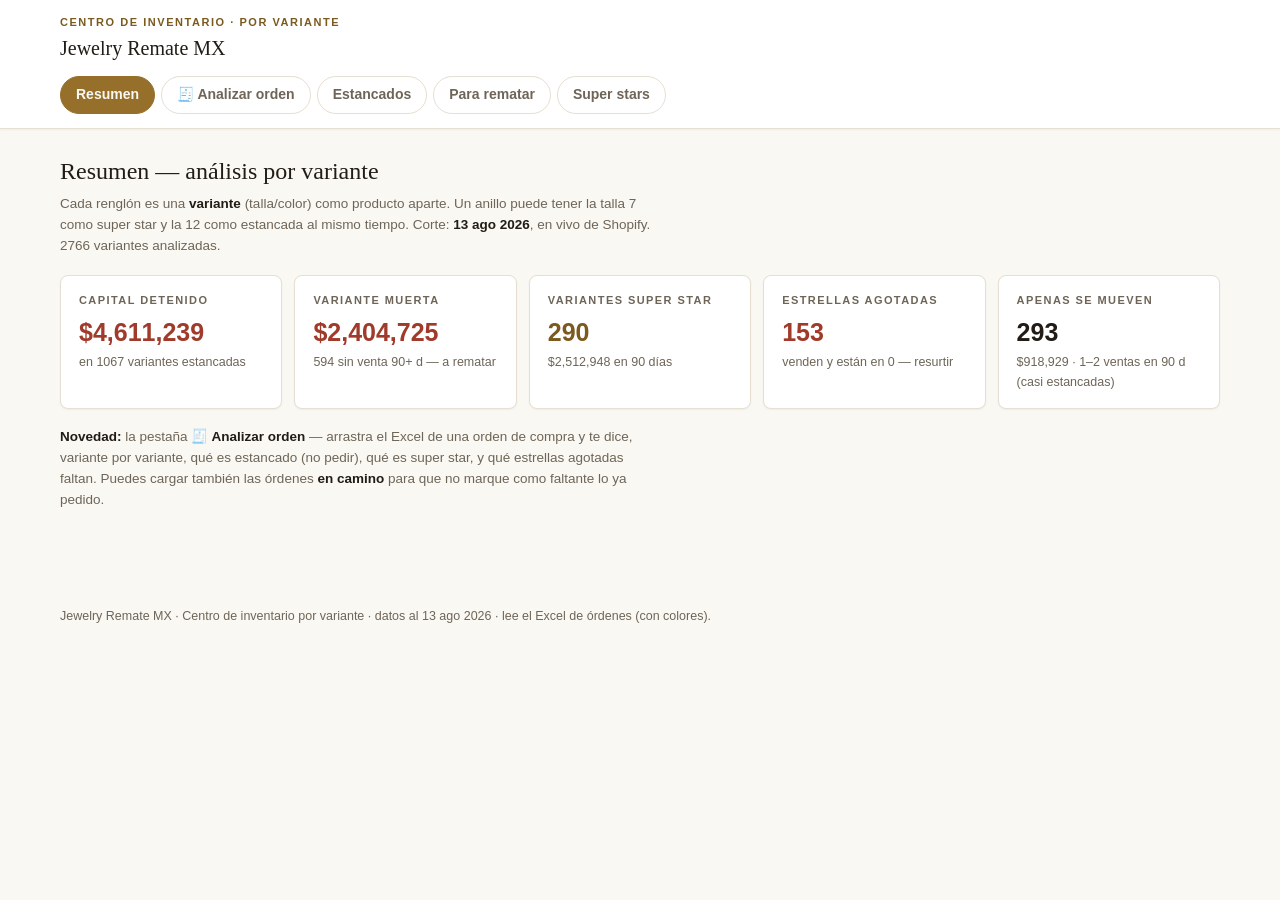
==== commit 13aaeeda: "Ventas por SKU directo de tickets (matriz = SKU); sugerencias con ritmo reciente; historial de preci" ====
--- a/centro-variantes.html
+++ b/centro-variantes.html
@@ -27,7 +27,8 @@
 th{font-size:11px;letter-spacing:.07em;text-transform:uppercase;color:var(--muted);font-weight:600;text-align:left;padding:9px 12px;border-bottom:1px solid var(--hair);white-space:nowrap}
 td{padding:8px 12px;border-bottom:1px solid var(--hair);vertical-align:top;font-size:13.5px}
 tr:last-child td{border-bottom:none}
-td.num,th.num{text-align:right}
+td.num,th.num{text-align:right;width:1%;white-space:nowrap}
+td.cmt{font-size:12.5px;color:var(--muted);min-width:300px;line-height:1.45}
 th.sortable{cursor:pointer;user-select:none}th.sortable:hover{color:var(--accent-ink)}
 .pname{font-weight:550}.vsub{display:block;font-size:11.5px;color:var(--muted)}
 .chip{display:inline-block;font-size:11px;font-weight:600;padding:2px 8px;border-radius:99px;white-space:nowrap}
@@ -71,11 +72,11 @@
   <h2>Resumen — análisis por variante</h2>
   <p class="note">Cada renglón es una <b>variante</b> (talla/color) como producto aparte. Un anillo puede tener la talla 7 como super star y la 12 como estancada al mismo tiempo. Corte: <b>13 ago 2026</b>, en vivo de Shopify. 2766 variantes analizadas.</p>
   <div class="kpis">
-    <div class="kpi alert"><div class="l">Capital detenido</div><div class="v">$4,704,295</div><div class="d">en 1082 variantes estancadas</div></div>
-    <div class="kpi alert"><div class="l">Variante muerta</div><div class="v">$2,419,873</div><div class="d">601 sin venta 90+ d — a rematar</div></div>
-    <div class="kpi hero"><div class="l">Variantes super star</div><div class="v">280</div><div class="d">$2,374,439 en 90 días</div></div>
-    <div class="kpi alert"><div class="l">Estrellas agotadas</div><div class="v">148</div><div class="d">venden y están en 0 — resurtir</div></div>
-    <div class="kpi"><div class="l">Apenas se mueven</div><div class="v">289</div><div class="d">$905,484 · 1–2 ventas en 90 d (casi estancadas)</div></div>
+    <div class="kpi alert"><div class="l">Capital detenido</div><div class="v">$4,611,239</div><div class="d">en 1067 variantes estancadas</div></div>
+    <div class="kpi alert"><div class="l">Variante muerta</div><div class="v">$2,404,725</div><div class="d">594 sin venta 90+ d — a rematar</div></div>
+    <div class="kpi hero"><div class="l">Variantes super star</div><div class="v">290</div><div class="d">$2,512,948 en 90 días</div></div>
+    <div class="kpi alert"><div class="l">Estrellas agotadas</div><div class="v">153</div><div class="d">venden y están en 0 — resurtir</div></div>
+    <div class="kpi"><div class="l">Apenas se mueven</div><div class="v">293</div><div class="d">$918,929 · 1–2 ventas en 90 d (casi estancadas)</div></div>
   </div>
   <p class="note"><b>Novedad:</b> la pestaña <b>🧾 Analizar orden</b> — arrastra el Excel de una orden de compra y te dice, variante por variante, qué es estancado (no pedir), qué es super star, y qué estrellas agotadas faltan. Puedes cargar también las órdenes <b>en camino</b> para que no marque como faltante lo ya pedido.</p>
 </div>
@@ -101,16 +102,16 @@
 </div>
 
 <div class="pane" id="rematar">
-  <h2>Para rematar — 601 variantes muertas</h2>
-  <p class="note">Variantes sin una sola venta en 90+ días, por dinero detenido ($2,419,873). Cada talla/color por separado.</p>
+  <h2>Para rematar — 594 variantes muertas</h2>
+  <p class="note">Variantes sin una sola venta en 90+ días, por dinero detenido ($2,404,725). Cada talla/color por separado.</p>
   <div class="controls"><input id="q2" type="search" placeholder="Buscar…"><select id="fv2"><option value="">Todos los proveedores</option></select><button class="csv" id="c2">CSV</button></div>
   <p class="count" id="ct2"></p>
   <div class="tblwrap"><table id="t2"><thead><tr><th>#</th><th>Producto · variante</th><th>Proveedor</th><th class="num">Stock</th><th class="num sortable" data-k="val">Valor ↓</th></tr></thead><tbody></tbody></table></div>
 </div>
 
 <div class="pane" id="stars">
-  <h2>Variantes super star — 280</h2>
-  <p class="note">Tallas/colores de mayor rotación ($2,374,439 en 90 d). Los agotados/críticos hay que resurtir.</p>
+  <h2>Variantes super star — 290</h2>
+  <p class="note">Tallas/colores de mayor rotación ($2,512,948 en 90 d). Los agotados/críticos hay que resurtir.</p>
   <div class="controls"><input id="q3" type="search" placeholder="Buscar…"><select id="fv3"><option value="">Todos los proveedores</option></select>
   <select id="fu3"><option value="">Toda urgencia</option><option value="agotado">Agotado</option><option value="critico">Crítico</option><option value="bajo">Bajo</option><option value="ok">OK</option></select><button class="csv" id="c3">CSV</button></div>
   <p class="count" id="ct3"></p>
@@ -133,7 +134,7 @@
 </script>
 <script src="https://cdn.sheetjs.com/xlsx-0.20.3/package/dist/xlsx.full.min.js"></script>
 <script>
-var DATA=[{"t":"LENTES DE SOL MM BROWN","vt":"Default Title","v":"CYNTHIA CAO","k":"11915813184811","q":4,"p":2730.0,"d":370,"u3":1,"u9":1,"r":1592.0,"vel":0.08,"st":20,"val":10920.0,"s":"apenas","g":"","dx":41.7,"dn":1,"dp":1592},{"t":"TRAJE DE BAÑO C","vt":"L","v":"CYNTHIA CAO","k":"11915825763755","q":0,"p":1099.0,"d":370,"u3":0,"u9":0,"r":0,"vel":0,"st":0,"val":0.0,"s":"normal","g":"","dx":0,"dn":0,"dp":0},{"t":"BOLSO DE VIAJE G BOWLING 55 GREEN","vt":"Default Title","v":"CYNTHIA CAO","k":"11915828032299","q":3,"p":7999.0,"d":370,"u3":0,"u9":0,"r":0,"vel":0,"st":0,"val":23997.0,"s":"muerto","g":"","dx":0,"dn":0,"dp":0},{"t":"LENTES MM HAVANA","vt":"Default Title","v":"CYNTHIA CAO","k":"11915820343339","q":1,"p":2899.0,"d":370,"u3":3,"u9":5,"r":11732.35,"vel":0.39,"st":83,"val":2899.0,"s":"star","g":"bajo","dx":37.9,"dn":1,"dp":1800},{"t":"GORRA B GRAY","vt":"HIGH QUALITY, AJUSTABLE","v":"ZOEY","k":"11915828541099","q":0,"p":1234.0,"d":370,"u3":0,"u9":0,"r":0,"vel":0,"st":0,"val":0.0,"s":"normal","g":"","dx":0,"dn":0,"dp":0},{"t":"TRAJE DE BAÑO V","vt":"M","v":"CYNTHIA CAO","k":"11915828105387","q":0,"p":1149.0,"d":370,"u3":0,"u9":2,"r":1868.3,"vel":0.16,"st":100,"val":0.0,"s":"normal","g":"","dx":23.5,"dn":0,"dp":0},{"t":"TRAJE DE BAÑO V","vt":"L","v":"CYNTHIA CAO","k":"11915828138155","q":6,"p":1149.0,"d":370,"u3":0,"u9":1,"r":989.1,"vel":0.08,"st":14,"val":6894.0,"s":"lento","g":"","dx":13.9,"dn":0,"dp":0},{"t":"ANILLO CLASH ROSEGOLD","vt":"5","v":"HAIFENG","k":"66176e5ee773d","q":2,"p":850.0,"d":370,"u3":0,"u9":1,"r":807.5,"vel":0.08,"st":33,"val":1700.0,"s":"lento","g":"","dx":5.0,"dn":0,"dp":0},{"t":"ANILLO CLASH ROSEGOLD","vt":"6","v":"HAIFENG","k":"66176e5f8fac7","q":3,"p":850.0,"d":370,"u3":1,"u9":4,"r":3060.0,"vel":0.31,"st":57,"val":2550.0,"s":"normal","g":"","dx":20.0,"dn":0,"dp":0},{"t":"ANILLO CLASH ROSEGOLD","vt":"7","v":"HAIFENG","k":"66176e602b0bf","q":0,"p":850.0,"d":370,"u3":2,"u9":3,"r":2550.0,"vel":0.23,"st":100,"val":0.0,"s":"normal","g":"","dx":0.0,"dn":0,"dp":0},{"t":"ANILLO CLASH ROSEGOLD","vt":"8","v":"HAIFENG","k":"66176e60bbec9","q":2,"p":850.0,"d":370,"u3":2,"u9":4,"r":3145.0,"vel":0.31,"st":67,"val":1700.0,"s":"normal","g":"","dx":20.0,"dn":0,"dp":0},{"t":"ANILLO CLASH ROSEGOLD","vt":"9","v":"HAIFENG","k":"66176e616caf6","q":2,"p":850.0,"d":370,"u3":1,"u9":1,"r":850.0,"vel":0.08,"st":33,"val":1700.0,"s":"apenas","g":"","dx":0.0,"dn":0,"dp":0},{"t":"ANILLO CLASH ROSEGOLD","vt":"10","v":"HAIFENG","k":"66176e62285d1","q":3,"p":850.0,"d":370,"u3":0,"u9":0,"r":0,"vel":0,"st":0,"val":2550.0,"s":"muerto","g":"","dx":0,"dn":0,"dp":0},{"t":"ANILLO CLASH ROSEGOLD","vt":"11","v":"HAIFENG","k":"66176e62e891d","q":2,"p":850.0,"d":370,"u3":0,"u9":0,"r":0,"vel":0,"st":0,"val":1700.0,"s":"muerto","g":"","dx":0,"dn":0,"dp":0},{"t":"ANILLO BV ROSE GOLD","vt":"5","v":"COCOMA","k":"63e0b1e29450b","q":1,"p":620.0,"d":370,"u3":0,"u9":2,"r":1240.0,"vel":0.16,"st":67,"val":620.0,"s":"lento","g":"","dx":0.0,"dn":0,"dp":0},{"t":"ANILLO BV ROSE GOLD","vt":"6","v":"COCOMA","k":"63e0b1e36f7c6","q":0,"p":310.0,"d":370,"u3":0,"u9":0,"r":0,"vel":0,"st":0,"val":0.0,"s":"normal","g":"","dx":0,"dn":0,"dp":0},{"t":"ANILLO BV ROSE GOLD","vt":"6 outlet","v":"COCOMA","k":"17933276176012","q":0,"p":210.0,"d":370,"u3":0,"u9":0,"r":0,"vel":0,"st":0,"val":0.0,"s":"normal","g":"","dx":0,"dn":0,"dp":0},{"t":"ANILLO BV ROSE GOLD","vt":"7","v":"COCOMA","k":"63e0b1e44c6d7","q":0,"p":620.0,"d":370,"u3":3,"u9":3,"r":1674.0,"vel":0.23,"st":100,"val":0.0,"s":"normal","g":"","dx":15.0,"dn":0,"dp":0},{"t":"ANILLO BV ROSE GOLD","vt":"8","v":"COCOMA","k":"63e0b1e537df8","q":0,"p":620.0,"d":370,"u3":0,"u9":0,"r":0,"vel":0,"st":0,"val":0.0,"s":"normal","g":"","dx":0,"dn":0,"dp":0},{"t":"ANILLO BV ROSE GOLD","vt":"9","v":"COCOMA","k":"63e0b1e628eb5","q":0,"p":620.0,"d":370,"u3":0,"u9":1,"r":496.0,"vel":0.08,"st":100,"val":0.0,"s":"normal","g":"","dx":20.0,"dn":0,"dp":0},{"t":"ANILLO BV ROSE GOLD","vt":"10","v":"COCOMA","k":"63e0b1e70453e","q":0,"p":300.0,"d":370,"u3":0,"u9":1,"r":285.0,"vel":0.08,"st":100,"val":0.0,"s":"normal","g":"","dx":5.0,"dn":0,"dp":0},{"t":"ANILLO BV SILVER","vt":"5","v":"COCOMA","k":"63e0b1f6e98db","q":0,"p":520.0,"d":370,"u3":0,"u9":0,"r":0,"vel":0,"st":0,"val":0.0,"s":"normal","g":"","dx":0,"dn":0,"dp":0},{"t":"ANILLO BV SILVER","vt":"6","v":"COCOMA","k":"63e0b1f7d50b1","q":0,"p":520.0,"d":370,"u3":0,"u9":1,"r":468.0,"vel":0.08,"st":100,"val":0.0,"s":"normal","g":"","dx":10.0,"dn":0,"dp":0},{"t":"ANILLO BV SILVER","vt":"7","v":"COCOMA","k":"63e0b1f8bb7d5","q":0,"p":520.0,"d":370,"u3":0,"u9":2,"r":988.0,"vel":0.16,"st":100,"val":0.0,"s":"normal","g":"","dx":20.0,"dn":0,"dp":0},{"t":"ANILLO BV SILVER","vt":"8","v":"COCOMA","k":"63e0b1f9a5ac2","q":3,"p":520.0,"d":370,"u3":-1,"u9":1,"r":520.0,"vel":0.08,"st":25,"val":1560.0,"s":"apenas","g":"","dx":0.0,"dn":0,"dp":0},{"t":"ANILLO BV SILVER","vt":"9","v":"COCOMA","k":"63e0b1fa92d45","q":0,"p":520.0,"d":370,"u3":1,"u9":4,"r":2002.0,"vel":0.31,"st":100,"val":0.0,"s":"star","g":"agotado","dx":10.0,"dn":0,"dp":0},{"t":"ANILLO BV SILVER","vt":"10","v":"COCOMA","k":"63e0b1fbdf1a6","q":2,"p":520.0,"d":370,"u3":0,"u9":2,"r":1040.0,"vel":0.16,"st":50,"val":1040.0,"s":"lento","g":"","dx":0.0,"dn":0,"dp":0},{"t":"ANILLO BV SILVER","vt":"11","v":"COCOMA","k":"63e0b1fcc7359","q":0,"p":520.0,"d":370,"u3":0,"u9":2,"r":884.0,"vel":0.16,"st":100,"val":0.0,"s":"normal","g":"","dx":20.0,"dn":0,"dp":0},{"t":"ANILLO BV SILVER","vt":"12","v":"COCOMA","k":"63e0b1fde9905","q":0,"p":520.0,"d":370,"u3":2,"u9":2,"r":1014.0,"vel":0.16,"st":100,"val":0.0,"s":"normal","g":"","dx":5.0,"dn":0,"dp":0},{"t":"ANILLO BV ROSE GOLD ZIRCONIA","vt":"5","v":"ANA FU","k":"63ebd3e319141","q":0,"p":550.0,"d":370,"u3":0,"u9":0,"r":0,"vel":0,"st":0,"val":0.0,"s":"normal","g":"","dx":0,"dn":0,"dp":0},{"t":"ANILLO BV ROSE GOLD ZIRCONIA","vt":"6","v":"ANA FU","k":"63ebd3e3e0a95","q":0,"p":400.0,"d":370,"u3":0,"u9":0,"r":0,"vel":0,"st":0,"val":0.0,"s":"normal","g":"","dx":0,"dn":0,"dp":0},{"t":"ANILLO BV ROSE GOLD ZIRCONIA","vt":"7","v":"ANA FU","k":"63ebd3e4c9e97","q":0,"p":400.0,"d":370,"u3":0,"u9":0,"r":0,"vel":0,"st":0,"val":0.0,"s":"normal","g":"","dx":0,"dn":0,"dp":0},{"t":"ANILLO BV ROSE GOLD ZIRCONIA","vt":"8","v":"ANA FU","k":"63ebd3e5be173","q":0,"p":550.0,"d":370,"u3":0,"u9":0,"r":0,"vel":0,"st":0,"val":0.0,"s":"normal","g":"","dx":0,"dn":0,"dp":0},{"t":"ANILLO BV ROSE GOLD ZIRCONIA","vt":"9","v":"ANA FU","k":"63ebd3e6c19c7","q":0,"p":400.0,"d":370,"u3":0,"u9":0,"r":0,"vel":0,"st":0,"val":0.0,"s":"normal","g":"","dx":0,"dn":0,"dp":0},{"t":"ANILLO BV ROSE GOLD ZIRCONIA","vt":"10","v":"ANA FU","k":"63ebd3e7a4245","q":0,"p":550.0,"d":370,"u3":0,"u9":0,"r":0,"vel":0,"st":0,"val":0.0,"s":"normal","g":"","dx":0,"dn":0,"dp":0},{"t":"ANILLO BV SILVER ZIRCONIA","vt":"5","v":"ANA FU","k":"63ebd3e94b2ed","q":0,"p":550.0,"d":370,"u3":0,"u9":0,"r":0,"vel":0,"st":0,"val":0.0,"s":"normal","g":"","dx":0,"dn":0,"dp":0},{"t":"ANILLO BV SILVER ZIRCONIA","vt":"6","v":"ANA FU","k":"63ebd3ea2b208","q":0,"p":550.0,"d":370,"u3":0,"u9":0,"r":0,"vel":0,"st":0,"val":0.0,"s":"normal","g":"","dx":0,"dn":0,"dp":0},{"t":"ANILLO BV SILVER ZIRCONIA","vt":"7","v":"ANA FU","k":"63ebd3eb19348","q":0,"p":550.0,"d":370,"u3":0,"u9":0,"r":0,"vel":0,"st":0,"val":0.0,"s":"normal","g":"","dx":0,"dn":0,"dp":0},{"t":"ANILLO BV SILVER ZIRCONIA","vt":"8","v":"ANA FU","k":"63ebd3ec109fe","q":0,"p":400.0,"d":370,"u3":0,"u9":0,"r":0,"vel":0,"st":0,"val":0.0,"s":"normal","g":"","dx":0,"dn":0,"dp":0},{"t":"ANILLO BV SILVER ZIRCONIA","vt":"9","v":"ANA FU","k":"63ebd3ed36d8c","q":0,"p":550.0,"d":370,"u3":0,"u9":0,"r":0,"vel":0,"st":0,"val":0.0,"s":"normal","g":"","dx":0,"dn":0,"dp":0},{"t":"ANILLO BV SILVER ZIRCONIA","vt":"10","v":"ANA FU","k":"63ebd3ee29e2e","q":0,"p":400.0,"d":370,"u3":0,"u9":0,"r":0,"vel":0,"st":0,"val":0.0,"s":"normal","g":"","dx":0,"dn":0,"dp":0},{"t":"ANILLO BV SILVER ZIRCONIA","vt":"11","v":"ANA FU","k":"63ebd3ef3090b","q":0,"p":550.0,"d":370,"u3":0,"u9":0,"r":0,"vel":0,"st":0,"val":0.0,"s":"normal","g":"","dx":0,"dn":0,"dp":0},{"t":"ANILLO BV GOLD DELGADO","vt":"5","v":"COCOMA","k":"63e0b1e26cab2","q":3,"p":678.0,"d":370,"u3":0,"u9":0,"r":0,"vel":0,"st":0,"val":2034.0,"s":"muerto","g":"","dx":0,"dn":0,"dp":0},{"t":"ANILLO BV GOLD DELGADO","vt":"5 HIGH QUALITY","v":"COCOMA","k":"15947548564492","q":0,"p":678.0,"d":370,"u3":0,"u9":0,"r":0,"vel":0,"st":0,"val":0.0,"s":"normal","g":"","dx":0,"dn":0,"dp":0},{"t":"ANILLO BV GOLD DELGADO","vt":"6 HIGH QUALITY","v":"COCOMA","k":"63e0b1e3636a9","q":0,"p":678.0,"d":370,"u3":0,"u9":0,"r":0,"vel":0,"st":0,"val":0.0,"s":"normal","g":"","dx":0,"dn":0,"dp":0},{"t":"ANILLO BV GOLD DELGADO","vt":"7 HIGH QUALITY","v":"COCOMA","k":"63e0b1e45372f","q":0,"p":678.0,"d":370,"u3":0,"u9":1,"r":610.2,"vel":0.08,"st":100,"val":0.0,"s":"normal","g":"","dx":10.0,"dn":0,"dp":0},{"t":"ANILLO BV GOLD DELGADO","vt":"8 HIGH QUALITY","v":"COCOMA","k":"63e0b1e52d057","q":1,"p":678.0,"d":370,"u3":0,"u9":2,"r":1322.1,"vel":0.16,"st":67,"val":678.0,"s":"lento","g":"","dx":5.0,"dn":0,"dp":0},{"t":"ANILLO BV GOLD DELGADO","vt":"10","v":"COCOMA","k":"63e0b1e6f022f","q":0,"p":678.0,"d":370,"u3":0,"u9":1,"r":678.0,"vel":0.08,"st":100,"val":0.0,"s":"normal","g":"","dx":0.0,"dn":0,"dp":0},{"t":"ANILLO BV SILVER DELGADO","vt":"5","v":"COCOMA","k":"63e0b1f82eb37","q":1,"p":678.0,"d":370,"u3":1,"u9":2,"r":1288.2,"vel":0.16,"st":67,"val":678.0,"s":"apenas","g":"","dx":10.0,"dn":0,"dp":0},{"t":"ANILLO BV SILVER DELGADO","vt":"6","v":"COCOMA","k":"63e0b1f91d20d","q":0,"p":678.0,"d":370,"u3":0,"u9":1,"r":576.3,"vel":0.08,"st":100,"val":0.0,"s":"normal","g":"","dx":15.0,"dn":0,"dp":0},{"t":"ANILLO BV SILVER DELGADO","vt":"7","v":"COCOMA","k":"63e0b1fa23537","q":0,"p":678.0,"d":370,"u3":0,"u9":0,"r":0,"vel":0,"st":0,"val":0.0,"s":"normal","g":"","dx":0,"dn":0,"dp":0},{"t":"ANILLO BV SILVER DELGADO","vt":"8","v":"COCOMA","k":"63e0b1fb11aa3","q":0,"p":678.0,"d":370,"u3":0,"u9":1,"r":678.0,"vel":0.08,"st":100,"val":0.0,"s":"normal","g":"","dx":0.0,"dn":0,"dp":0},{"t":"ANILLO BV SILVER DELGADO","vt":"9","v":"COCOMA","k":"63e0b1fc15c01","q":0,"p":678.0,"d":370,"u3":0,"u9":1,"r":542.4,"vel":0.08,"st":100,"val":0.0,"s":"normal","g":"","dx":20.0,"dn":0,"dp":0},{"t":"ANILLO BV SILVER DELGADO","vt":"10","v":"COCOMA","k":"63e0b1fd046c4","q":0,"p":678.0,"d":370,"u3":0,"u9":0,"r":0,"vel":0,"st":0,"val":0.0,"s":"normal","g":"","dx":0,"dn":0,"dp":0},{"t":"ANILLO BV ROSE GOLD DELGADO","vt":"5","v":"COCOMA","k":"63e0b1e2d5f1e","q":0,"p":450.0,"d":370,"u3":0,"u9":1,"r":450.0,"vel":0.08,"st":100,"val":0.0,"s":"normal","g":"","dx":0.0,"dn":0,"dp":0},{"t":"ANILLO BV ROSE GOLD DELGADO","vt":"6","v":"COCOMA","k":"63e0b1e3b4fa0","q":0,"p":678.0,"d":370,"u3":1,"u9":2,"r":1220.4,"vel":0.16,"st":100,"val":0.0,"s":"normal","g":"","dx":10.0,"dn":0,"dp":0},{"t":"ANILLO BV ROSE GOLD DELGADO","vt":"7","v":"COCOMA","k":"63e0b1e49258e","q":0,"p":678.0,"d":370,"u3":0,"u9":0,"r":0.0,"vel":0,"st":0,"val":0.0,"s":"normal","g":"","dx":10.0,"dn":0,"dp":0},{"t":"ANILLO BV ROSE GOLD DELGADO","vt":"8","v":"COCOMA","k":"63e0b1e577108","q":0,"p":678.0,"d":370,"u3":0,"u9":0,"r":0,"vel":0,"st":0,"val":0.0,"s":"normal","g":"","dx":0,"dn":0,"dp":0},{"t":"ANILLO BV ROSE GOLD DELGADO","vt":"9","v":"COCOMA","k":"63e0b1e659918","q":0,"p":678.0,"d":370,"u3":0,"u9":0,"r":0,"vel":0,"st":0,"val":0.0,"s":"normal","g":"","dx":0,"dn":0,"dp":0},{"t":"ANILLO BV ROSE GOLD DELGADO","vt":"10","v":"COCOMA","k":"63e0b1e748da0","q":0,"p":678.0,"d":370,"u3":0,"u9":0,"r":0,"vel":0,"st":0,"val":0.0,"s":"normal","g":"","dx":0,"dn":0,"dp":0},{"t":"ANILLO BV ROSE GOLD DELGADO","vt":"11","v":"COCOMA","k":"63e0b1e847a91","q":0,"p":678.0,"d":370,"u3":0,"u9":0,"r":0,"vel":0,"st":0,"val":0.0,"s":"normal","g":"","dx":0,"dn":0,"dp":0},{"t":"ANILLO BV ROSE GOLD DELGADO","vt":"12","v":"COCOMA","k":"63e0b1e9323d0","q":0,"p":678.0,"d":370,"u3":0,"u9":0,"r":0,"vel":0,"st":0,"val":0.0,"s":"normal","g":"","dx":0,"dn":0,"dp":0},{"t":"ANILLO CLASH SILVER","vt":"5","v":"HAIFENG","k":"63ebd3f136b3c","q":3,"p":850.0,"d":370,"u3":1,"u9":1,"r":850.0,"vel":0.08,"st":25,"val":2550.0,"s":"apenas","g":"","dx":0.0,"dn":0,"dp":0},{"t":"ANILLO CLASH SILVER","vt":"6","v":"HAIFENG","k":"63ebd3f2335dc","q":4,"p":850.0,"d":370,"u3":0,"u9":0,"r":0,"vel":0,"st":0,"val":3400.0,"s":"muerto","g":"","dx":0,"dn":0,"dp":0},{"t":"ANILLO CLASH SILVER","vt":"7","v":"HAIFENG","k":"63ebd3f32bfc9","q":0,"p":850.0,"d":370,"u3":1,"u9":3,"r":2380.0,"vel":0.23,"st":100,"val":0.0,"s":"normal","g":"","dx":15.0,"dn":0,"dp":0},{"t":"ANILLO CLASH SILVER","vt":"8","v":"HAIFENG","k":"63ebd3f42d4db","q":4,"p":850.0,"d":370,"u3":1,"u9":1,"r":850.0,"vel":0.08,"st":20,"val":3400.0,"s":"apenas","g":"","dx":0.0,"dn":0,"dp":0},{"t":"ANILLO CLASH SILVER","vt":"9","v":"HAIFENG","k":"63ebd3f53c553","q":3,"p":850.0,"d":370,"u3":1,"u9":2,"r":1572.5,"vel":0.16,"st":40,"val":2550.0,"s":"apenas","g":"","dx":10.0,"dn":0,"dp":0},{"t":"ANILLO CLASH SILVER","vt":"10","v":"HAIFENG","k":"63ebd3f635fb6","q":2,"p":850.0,"d":370,"u3":1,"u9":3,"r":2507.5,"vel":0.23,"st":60,"val":1700.0,"s":"normal","g":"","dx":5.0,"dn":0,"dp":0},{"t":"ANILLO CLASH SILVER","vt":"11","v":"HAIFENG","k":"63ebd3f721f2e","q":3,"p":850.0,"d":370,"u3":0,"u9":2,"r":1445.0,"vel":0.16,"st":40,"val":2550.0,"s":"lento","g":"","dx":20.0,"dn":0,"dp":0},{"t":"ANILLO BV DELGADO ROSEGOLD-BLACK","vt":"5","v":"ANA FU","k":"42265013125260","q":2,"p":195.0,"d":370,"u3":0,"u9":0,"r":0,"vel":0,"st":0,"val":390.0,"s":"muerto","g":"","dx":0,"dn":0,"dp":0},{"t":"ANILLO BV DELGADO ROSEGOLD-BLACK","vt":"6","v":"ANA FU","k":"643ec1037b860","q":0,"p":195.0,"d":370,"u3":0,"u9":0,"r":0,"vel":0,"st":0,"val":0.0,"s":"normal","g":"","dx":0,"dn":0,"dp":0},{"t":"ANILLO BV DELGADO ROSEGOLD-BLACK","vt":"7","v":"ANA FU","k":"643ec1044e233","q":0,"p":195.0,"d":370,"u3":0,"u9":0,"r":0,"vel":0,"st":0,"val":0.0,"s":"normal","g":"","dx":0,"dn":0,"dp":0},{"t":"ANILLO BV DELGADO ROSEGOLD-BLACK","vt":"8","v":"ANA FU","k":"643ec10507b88","q":0,"p":195.0,"d":370,"u3":0,"u9":0,"r":0,"vel":0,"st":0,"val":0.0,"s":"normal","g":"","dx":0,"dn":0,"dp":0},{"t":"ANILLO BV DELGADO ROSEGOLD-BLACK","vt":"9","v":"ANA FU","k":"643ec105ab07e","q":0,"p":195.0,"d":370,"u3":0,"u9":0,"r":0,"vel":0,"st":0,"val":0.0,"s":"normal","g":"","dx":0,"dn":0,"dp":0},{"t":"ANILLO BV DELGADO SILVER-BLACK","vt":"5","v":"ANA FU","k":"42265013289100","q":0,"p":195.0,"d":370,"u3":0,"u9":0,"r":0,"vel":0,"st":0,"val":0.0,"s":"normal","g":"","dx":0,"dn":0,"dp":0},{"t":"ANILLO BV DELGADO SILVER-BLACK","vt":"6","v":"ANA FU","k":"643ec106bc46d","q":0,"p":195.0,"d":370,"u3":0,"u9":0,"r":0,"vel":0,"st":0,"val":0.0,"s":"normal","g":"","dx":0,"dn":0,"dp":0},{"t":"ANILLO BV DELGADO SILVER-BLACK","vt":"7","v":"ANA FU","k":"643ec10784717","q":0,"p":195.0,"d":370,"u3":0,"u9":0,"r":0,"vel":0,"st":0,"val":0.0,"s":"normal","g":"","dx":0,"dn":0,"dp":0},{"t":"ANILLO BV DELGADO SILVER-BLACK","vt":"8","v":"ANA FU","k":"643ec1084bd8f","q":0,"p":195.0,"d":370,"u3":0,"u9":0,"r":0,"vel":0,"st":0,"val":0.0,"s":"normal","g":"","dx":0,"dn":0,"dp":0},{"t":"ANILLO BV DELGADO SILVER-BLACK","vt":"9","v":"ANA FU","k":"643ec10902738","q":0,"p":195.0,"d":370,"u3":0,"u9":0,"r":0,"vel":0,"st":0,"val":0.0,"s":"normal","g":"","dx":0,"dn":0,"dp":0},{"t":"ANILLO BV DELGADO ROSE GOLD-WHITE","vt":"5","v":"ANA FU","k":"42265013452940","q":0,"p":299.0,"d":370,"u3":0,"u9":0,"r":0,"vel":0,"st":0,"val":0.0,"s":"normal","g":"","dx":0,"dn":0,"dp":0},{"t":"ANILLO BV DELGADO ROSE GOLD-WHITE","vt":"6","v":"ANA FU","k":"643ec106dd2cb","q":0,"p":299.0,"d":370,"u3":0,"u9":0,"r":0,"vel":0,"st":0,"val":0.0,"s":"normal","g":"","dx":0,"dn":0,"dp":0},{"t":"ANILLO BV DELGADO ROSE GOLD-WHITE","vt":"7","v":"ANA FU","k":"643ec107bf2c9","q":0,"p":299.0,"d":370,"u3":0,"u9":0,"r":0,"vel":0,"st":0,"val":0.0,"s":"normal","g":"","dx":0,"dn":0,"dp":0},{"t":"ANILLO BV DELGADO ROSE GOLD-WHITE","vt":"8","v":"ANA FU","k":"643ec1088c802","q":0,"p":299.0,"d":370,"u3":0,"u9":0,"r":0,"vel":0,"st":0,"val":0.0,"s":"normal","g":"","dx":0,"dn":0,"dp":0},{"t":"ANILLO BV DELGADO ROSE GOLD-WHITE","vt":"9","v":"ANA FU","k":"643ec1093bd87","q":0,"p":299.0,"d":370,"u3":0,"u9":0,"r":0,"vel":0,"st":0,"val":0.0,"s":"normal","g":"","dx":0,"dn":0,"dp":0},{"t":"ANILLO BV DELGADO SILVER-WHITE","vt":"5","v":"ANA FU","k":"42265013616780","q":0,"p":343.0,"d":370,"u3":1,"u9":1,"r":343.0,"vel":0.08,"st":100,"val":0.0,"s":"normal","g":"","dx":0.0,"dn":0,"dp":0},{"t":"ANILLO BV DELGADO SILVER-WHITE","vt":"6","v":"ANA FU","k":"643ec10722b29","q":0,"p":317.0,"d":370,"u3":1,"u9":1,"r":440.1,"vel":0.08,"st":100,"val":0.0,"s":"normal","g":"","dx":10.0,"dn":0,"dp":0},{"t":"ANILLO BV DELGADO SILVER-WHITE","vt":"7","v":"ANA FU","k":"643ec107bb6b7","q":0,"p":489.0,"d":370,"u3":0,"u9":0,"r":0,"vel":0,"st":0,"val":0.0,"s":"normal","g":"","dx":0,"dn":0,"dp":0},{"t":"ANILLO BV DELGADO SILVER-WHITE","vt":"8","v":"ANA FU","k":"643ec10875703","q":0,"p":489.0,"d":370,"u3":0,"u9":0,"r":0,"vel":0,"st":0,"val":0.0,"s":"normal","g":"","dx":0,"dn":0,"dp":0},{"t":"ANILLO BV DELGADO SILVER-WHITE","vt":"9","v":"ANA FU","k":"643ec10933662","q":1,"p":317.0,"d":370,"u3":0,"u9":0,"r":0,"vel":0,"st":0,"val":317.0,"s":"muerto","g":"","dx":0,"dn":0,"dp":0},{"t":"ANILLO BV BICOLOR GOLD","vt":"6","v":"COCOMA","k":"64e78e767fbf8","q":0,"p":450.0,"d":370,"u3":0,"u9":0,"r":0,"vel":0,"st":0,"val":0.0,"s":"normal","g":"","dx":0,"dn":0,"dp":0},{"t":"ANILLO BV BICOLOR GOLD","vt":"7","v":"COCOMA","k":"64e78e774fc01","q":0,"p":450.0,"d":370,"u3":0,"u9":0,"r":0,"vel":0,"st":0,"val":0.0,"s":"normal","g":"","dx":0,"dn":0,"dp":0},{"t":"ANILLO BV BICOLOR GOLD","vt":"8","v":"COCOMA","k":"64e78e781627e","q":0,"p":450.0,"d":370,"u3":0,"u9":0,"r":0,"vel":0,"st":0,"val":0.0,"s":"normal","g":"","dx":0,"dn":0,"dp":0},{"t":"ANILLO BV BICOLOR ROSEGOLD","vt":"6","v":"COCOMA","k":"64e78e774a50d","q":0,"p":450.0,"d":370,"u3":0,"u9":0,"r":0,"vel":0,"st":0,"val":0.0,"s":"normal","g":"","dx":0,"dn":0,"dp":0},{"t":"ANILLO BV BICOLOR ROSEGOLD","vt":"7","v":"COCOMA","k":"64e78e77f008d","q":0,"p":450.0,"d":370,"u3":0,"u9":0,"r":0,"vel":0,"st":0,"val":0.0,"s":"normal","g":"","dx":0,"dn":0,"dp":0},{"t":"ANILLO BV BICOLOR ROSEGOLD","vt":"8","v":"COCOMA","k":"64e78e78b269c","q":0,"p":450.0,"d":370,"u3":0,"u9":0,"r":0,"vel":0,"st":0,"val":0.0,"s":"normal","g":"","dx":0,"dn":0,"dp":0},{"t":"ANILLO BV 3 OROS","vt":"5","v":"COCOMA","k":"654bd7ac2dee3","q":0,"p":520.0,"d":370,"u3":0,"u9":1,"r":416.0,"vel":0.08,"st":100,"val":0.0,"s":"normal","g":"","dx":20.0,"dn":0,"dp":0},{"t":"ANILLO BV 3 OROS","vt":"6","v":"COCOMA","k":"64e78e797f140","q":0,"p":520.0,"d":370,"u3":0,"u9":6,"r":3042.01,"vel":0.47,"st":100,"val":0.0,"s":"star","g":"agotado","dx":15.0,"dn":0,"dp":0},{"t":"ANILLO BV 3 OROS","vt":"7","v":"COCOMA","k":"64e78e7a486d9","q":0,"p":520.0,"d":370,"u3":0,"u9":4,"r":1846.0,"vel":0.31,"st":100,"val":0.0,"s":"star","g":"agotado","dx":20.0,"dn":0,"dp":0},{"t":"ANILLO BV 3 OROS","vt":"8","v":"COCOMA","k":"64e78e7b03ab1","q":0,"p":520.0,"d":370,"u3":1,"u9":7,"r":3354.01,"vel":0.54,"st":100,"val":0.0,"s":"star","g":"agotado","dx":15.0,"dn":0,"dp":0},{"t":"ANILLO BV 3 OROS","vt":"9","v":"COCOMA","k":"64e78e7bb52a6","q":0,"p":364.0,"d":370,"u3":0,"u9":0,"r":0,"vel":0,"st":0,"val":0.0,"s":"normal","g":"","dx":0,"dn":0,"dp":0},{"t":"ANILLO CHURUMBELA DELGADO TRIANGLE PINK 925","vt":"8","v":"JEWERLY REMATE","k":"64e78eca6cf9f","q":0,"p":350.0,"d":370,"u3":0,"u9":0,"r":0,"vel":0,"st":0,"val":0.0,"s":"normal","g":"","dx":0,"dn":0,"dp":0},{"t":"ANILLO CHURUMBELA DELGADO TRIANGLE PINK 925","vt":"9","v":"JEWERLY REMATE","k":"64e78ecb490cc","q":0,"p":350.0,"d":370,"u3":0,"u9":0,"r":0,"vel":0,"st":0,"val":0.0,"s":"normal","g":"","dx":0,"dn":0,"dp":0},{"t":"ANILLO BRÚJULA GOLD","vt":"8","v":"JEFF","k":"42265015058572","q":0,"p":180.0,"d":370,"u3":0,"u9":1,"r":180.0,"vel":0.08,"st":100,"val":0.0,"s":"normal","g":"","dx":0.0,"dn":0,"dp":0},{"t":"ANILLO BRÚJULA GOLD","vt":"9","v":"JEFF","k":"42265015091340","q":0,"p":320.0,"d":370,"u3":0,"u9":0,"r":0,"vel":0,"st":0,"val":0.0,"s":"normal","g":"","dx":0,"dn":0,"dp":0},{"t":"ANILLO BRÚJULA SILVER","vt":"8","v":"JEFF","k":"42265015124108","q":0,"p":320.0,"d":370,"u3":0,"u9":0,"r":0,"vel":0,"st":0,"val":0.0,"s":"normal","g":"","dx":0,"dn":0,"dp":0},{"t":"ANILLO BRÚJULA SILVER","vt":"9","v":"JEFF","k":"42265015156876","q":0,"p":320.0,"d":370,"u3":0,"u9":0,"r":0,"vel":0,"st":0,"val":0.0,"s":"normal","g":"","dx":0,"dn":0,"dp":0},{"t":"ANILLO CLASH GOLD","vt":"5","v":"HAIFENG","k":"66176e5ecde32","q":2,"p":850.0,"d":370,"u3":1,"u9":2,"r":1275.0,"vel":0.16,"st":50,"val":1700.0,"s":"apenas","g":"","dx":50.0,"dn":1,"dp":425},{"t":"ANILLO CLASH GOLD","vt":"6","v":"HAIFENG","k":"66176e5f7392c","q":2,"p":850.0,"d":370,"u3":0,"u9":2,"r":1700.0,"vel":0.16,"st":50,"val":1700.0,"s":"lento","g":"","dx":0.0,"dn":0,"dp":0},{"t":"ANILLO CLASH GOLD","vt":"7","v":"HAIFENG","k":"66176e6009ab0","q":2,"p":850.0,"d":370,"u3":2,"u9":5,"r":3910.0,"vel":0.39,"st":71,"val":1700.0,"s":"normal","g":"","dx":20.0,"dn":0,"dp":0},{"t":"ANILLO CLASH GOLD","vt":"8","v":"HAIFENG","k":"66176e609b95a","q":1,"p":850.0,"d":370,"u3":1,"u9":1,"r":850.0,"vel":0.08,"st":50,"val":850.0,"s":"apenas","g":"","dx":0.0,"dn":0,"dp":0},{"t":"ANILLO CLASH GOLD","vt":"9","v":"HAIFENG","k":"66176e6140134","q":5,"p":850.0,"d":370,"u3":0,"u9":3,"r":2337.5,"vel":0.23,"st":38,"val":4250.0,"s":"lento","g":"","dx":20.0,"dn":0,"dp":0},{"t":"ANILLO CLASH GOLD","vt":"10","v":"HAIFENG","k":"66176e62063fb","q":2,"p":850.0,"d":370,"u3":0,"u9":0,"r":0,"vel":0,"st":0,"val":1700.0,"s":"muerto","g":"","dx":0,"dn":0,"dp":0},{"t":"ANILLO CLASH GOLD","vt":"11","v":"HAIFENG","k":"66176e628d423","q":2,"p":850.0,"d":370,"u3":0,"u9":0,"r":0,"vel":0,"st":0,"val":1700.0,"s":"muerto","g":"","dx":0,"dn":0,"dp":0},{"t":"ANILLO CLAVO GOLD","vt":"5 HIGH QUALITY","v":"HAIFENG","k":"66176cdae92c1","q":6,"p":400.0,"d":370,"u3":1,"u9":11,"r":4180.0,"vel":0.86,"st":65,"val":2400.0,"s":"star","g":"ok","dx":20.0,"dn":0,"dp":0},{"t":"ANILLO CLAVO GOLD","vt":"6 HIGH QUALITY","v":"HAIFENG","k":"66176cdb9f129","q":4,"p":400.0,"d":370,"u3":4,"u9":9,"r":3500.0,"vel":0.7,"st":69,"val":1600.0,"s":"star","g":"ok","dx":10.0,"dn":0,"dp":0},{"t":"ANILLO CLAVO GOLD","vt":"7 HIGH QUALITY","v":"HAIFENG","k":"66176cdc59c57","q":7,"p":400.0,"d":370,"u3":2,"u9":5,"r":1880.0,"vel":0.39,"st":42,"val":2800.0,"s":"normal","g":"","dx":10.0,"dn":0,"dp":0},{"t":"ANILLO CLAVO GOLD","vt":"8 HIGH QUALITY","v":"HAIFENG","k":"66176cdce18ea","q":2,"p":400.0,"d":370,"u3":1,"u9":5,"r":1900.0,"vel":0.39,"st":71,"val":800.0,"s":"normal","g":"","dx":20.0,"dn":0,"dp":0},{"t":"ANILLO CLAVO GOLD","vt":"9 HIGH QUALITY","v":"HAIFENG","k":"66176cdd7cc61","q":3,"p":400.0,"d":370,"u3":2,"u9":4,"r":1520.0,"vel":0.31,"st":57,"val":1200.0,"s":"normal","g":"","dx":15.0,"dn":0,"dp":0},{"t":"ANILLO CLAVO GOLD","vt":"10","v":"HAIFENG","k":"66176cde28afb","q":5,"p":400.0,"d":370,"u3":0,"u9":3,"r":1180.0,"vel":0.23,"st":38,"val":2000.0,"s":"lento","g":"","dx":5.0,"dn":0,"dp":0},{"t":"ANILLO CLAVO GOLD","vt":"11","v":"HAIFENG","k":"66176cdeab849","q":0,"p":400.0,"d":370,"u3":0,"u9":0,"r":0,"vel":0,"st":0,"val":0.0,"s":"normal","g":"","dx":0,"dn":0,"dp":0},{"t":"ANILLO CLAVO ROSE GOLD","vt":"5 HIGH QUALITY","v":"HAIFENG","k":"66176ce0abf98","q":1,"p":400.0,"d":370,"u3":1,"u9":3,"r":1180.0,"vel":0.23,"st":75,"val":400.0,"s":"normal","g":"","dx":5.0,"dn":0,"dp":0},{"t":"ANILLO CLAVO ROSE GOLD","vt":"6 HIGH QUALITY","v":"HAIFENG","k":"66176ce151d29","q":4,"p":400.0,"d":370,"u3":1,"u9":5,"r":1960.0,"vel":0.39,"st":56,"val":1600.0,"s":"normal","g":"","dx":5.0,"dn":0,"dp":0},{"t":"ANILLO CLAVO ROSE GOLD","vt":"7 HIGH QUALITY","v":"HAIFENG","k":"66176ce1d817d","q":8,"p":400.0,"d":370,"u3":0,"u9":1,"r":400.0,"vel":0.08,"st":11,"val":3200.0,"s":"lento","g":"","dx":0.0,"dn":0,"dp":0},{"t":"ANILLO CLAVO ROSE GOLD","vt":"8 HIGH QUALITY","v":"HAIFENG","k":"66176ce26bdb9","q":4,"p":400.0,"d":370,"u3":0,"u9":2,"r":780.0,"vel":0.16,"st":33,"val":1600.0,"s":"lento","g":"","dx":5.0,"dn":0,"dp":0},{"t":"ANILLO CLAVO ROSE GOLD","vt":"9 HIGH QUALITY","v":"HAIFENG","k":"66176ce3090a4","q":1,"p":400.0,"d":370,"u3":1,"u9":2,"r":720.0,"vel":0.16,"st":67,"val":400.0,"s":"apenas","g":"","dx":15.0,"dn":0,"dp":0},{"t":"ANILLO CLAVO ROSE GOLD","vt":"10 HIGH QUALITY","v":"HAIFENG","k":"66176ce38fa21","q":5,"p":400.0,"d":370,"u3":0,"u9":0,"r":0,"vel":0,"st":0,"val":2000.0,"s":"muerto","g":"","dx":0,"dn":0,"dp":0},{"t":"ANILLO CLAVO ROSE GOLD","vt":"7 OUTLET","v":"HAIFENG","k":"81836201117805","q":0,"p":200.0,"d":370,"u3":0,"u9":0,"r":0,"vel":0,"st":0,"val":0.0,"s":"normal","g":"","dx":0,"dn":0,"dp":0},{"t":"ANILLO CLAVO SILVER","vt":"5 HIGH QUALITY","v":"HAIFENG","k":"66176cdaf1735","q":5,"p":400.0,"d":370,"u3":2,"u9":4,"r":1461.01,"vel":0.31,"st":44,"val":2000.0,"s":"normal","g":"","dx":20.0,"dn":0,"dp":0},{"t":"ANILLO CLAVO SILVER","vt":"6 HIGH QUALITY","v":"HAIFENG","k":"66176cdb7d238","q":5,"p":400.0,"d":370,"u3":0,"u9":1,"r":360.0,"vel":0.08,"st":17,"val":2000.0,"s":"lento","g":"","dx":10.0,"dn":0,"dp":0},{"t":"ANILLO CLAVO SILVER","vt":"7 HIGH QUALITY","v":"HAIFENG","k":"66176cdc142e2","q":3,"p":400.0,"d":370,"u3":3,"u9":4,"r":1500.0,"vel":0.31,"st":57,"val":1200.0,"s":"normal","g":"","dx":10.0,"dn":0,"dp":0},{"t":"ANILLO CLAVO SILVER","vt":"8 HIGH QUALITY","v":"HAIFENG","k":"66176cdcae75a","q":3,"p":400.0,"d":370,"u3":2,"u9":2,"r":760.0,"vel":0.16,"st":40,"val":1200.0,"s":"apenas","g":"","dx":10.0,"dn":0,"dp":0},{"t":"ANILLO CLAVO SILVER","vt":"9 HIGH QUALITY","v":"HAIFENG","k":"66176cdd461aa","q":0,"p":400.0,"d":370,"u3":2,"u9":5,"r":1940.0,"vel":0.39,"st":100,"val":0.0,"s":"star","g":"agotado","dx":15.0,"dn":0,"dp":0},{"t":"ANILLO CLAVO SILVER","vt":"10 HIGH QUALITY","v":"HAIFENG","k":"81836201247181","q":6,"p":400.0,"d":370,"u3":1,"u9":3,"r":1160.0,"vel":0.23,"st":33,"val":2400.0,"s":"normal","g":"","dx":10.0,"dn":0,"dp":0},{"t":"ANILLO CLAVO SILVER","vt":"11","v":"HAIFENG","k":"66176cde74709","q":0,"p":400.0,"d":370,"u3":0,"u9":0,"r":0,"vel":0,"st":0,"val":0.0,"s":"normal","g":"","dx":0,"dn":0,"dp":0},{"t":"ANILLO CLAVO SILVER CON ZIRCONIA","vt":"5","v":"HAIFENG","k":"66176ce532532","q":2,"p":450.0,"d":370,"u3":0,"u9":2,"r":785.0,"vel":0.16,"st":50,"val":900.0,"s":"lento","g":"","dx":15.6,"dn":0,"dp":0},{"t":"ANILLO CLAVO SILVER CON ZIRCONIA","vt":"6","v":"HAIFENG","k":"66176ce5b696e","q":2,"p":450.0,"d":370,"u3":1,"u9":1,"r":262.8,"vel":0.08,"st":33,"val":900.0,"s":"apenas","g":"","dx":41.6,"dn":1,"dp":263},{"t":"ANILLO CLAVO SILVER CON ZIRCONIA","vt":"7","v":"HAIFENG","k":"66176ce64d96f","q":10,"p":450.0,"d":370,"u3":0,"u9":1,"r":427.5,"vel":0.08,"st":9,"val":4500.0,"s":"lento","g":"","dx":5.0,"dn":0,"dp":0},{"t":"ANILLO CLAVO SILVER CON ZIRCONIA","vt":"8","v":"HAIFENG","k":"66176ce6d29ca","q":0,"p":450.0,"d":370,"u3":2,"u9":2,"r":742.0,"vel":0.16,"st":100,"val":0.0,"s":"normal","g":"","dx":35.1,"dn":1,"dp":292},{"t":"ANILLO CLAVO ZIRCONIA GOLD","vt":"5","v":"HAIFENG","k":"66176cdacbf36","q":1,"p":450.0,"d":370,"u3":0,"u9":2,"r":810.0,"vel":0.16,"st":67,"val":450.0,"s":"lento","g":"","dx":10.0,"dn":0,"dp":0},{"t":"ANILLO CLAVO ZIRCONIA GOLD","vt":"6","v":"HAIFENG","k":"66176cdb6225d","q":2,"p":450.0,"d":370,"u3":0,"u9":2,"r":745.0,"vel":0.16,"st":50,"val":900.0,"s":"lento","g":"","dx":10.0,"dn":0,"dp":0},{"t":"ANILLO CLAVO ZIRCONIA GOLD","vt":"7","v":"HAIFENG","k":"66176cdbe0e8a","q":3,"p":450.0,"d":370,"u3":3,"u9":4,"r":1755.0,"vel":0.31,"st":57,"val":1350.0,"s":"normal","g":"","dx":10.0,"dn":0,"dp":0},{"t":"ANILLO CLAVO ZIRCONIA GOLD","vt":"8","v":"HAIFENG","k":"66176cdc74210","q":4,"p":450.0,"d":370,"u3":0,"u9":0,"r":0,"vel":0,"st":0,"val":1800.0,"s":"muerto","g":"","dx":0,"dn":0,"dp":0},{"t":"ANILLO CLAVO ZIRCONIA GOLD","vt":"9","v":"HAIFENG","k":"66176cdd1243a","q":4,"p":450.0,"d":370,"u3":0,"u9":0,"r":0,"vel":0,"st":0,"val":1800.0,"s":"muerto","g":"","dx":0,"dn":0,"dp":0},{"t":"BRAZALETE CLASH SILVER","vt":"16CM","v":"HAIFENG","k":"665bb920c632c","q":0,"p":1850.0,"d":370,"u3":2,"u9":5,"r":8880.0,"vel":0.39,"st":100,"val":0.0,"s":"star","g":"agotado","dx":10.0,"dn":0,"dp":0},{"t":"BRAZALETE CLASH ROSE GOLD","vt":"16CM","v":"HAIFENG","k":"665bb91f1ebf4","q":2,"p":1840.0,"d":370,"u3":0,"u9":2,"r":3496.0,"vel":0.16,"st":50,"val":3680.0,"s":"lento","g":"","dx":10.0,"dn":0,"dp":0},{"t":"PULSERA CLAVO SILVER","vt":"17 CM","v":"NANCY VIP","k":"661770f08cba3","q":5,"p":450.0,"d":370,"u3":3,"u9":4,"r":1693.5,"vel":0.31,"st":44,"val":2250.0,"s":"normal","g":"","dx":10.0,"dn":0,"dp":0},{"t":"PULSERA CLAVO SILVER","vt":"19 CM","v":"NANCY VIP","k":"661770f12a6a9","q":7,"p":450.0,"d":370,"u3":5,"u9":9,"r":3735.0,"vel":0.7,"st":56,"val":3150.0,"s":"star","g":"ok","dx":20.0,"dn":0,"dp":0},{"t":"ARETES TREBOL ROSE GOLD WHITE","vt":"REGULAR","v":"HAIFENG","k":"665bb779a07ff","q":6,"p":850.0,"d":370,"u3":3,"u9":5,"r":3995.0,"vel":0.39,"st":46,"val":5100.0,"s":"normal","g":"","dx":10.0,"dn":0,"dp":0},{"t":"ARETES TRÉBOL ROSE GOLD RED","vt":"Default Title","v":"HAIFENG","k":"6617849bc365a","q":4,"p":750.0,"d":370,"u3":0,"u9":1,"r":750.0,"vel":0.08,"st":20,"val":3000.0,"s":"lento","g":"","dx":0.0,"dn":0,"dp":0},{"t":"ARETES TRÉBOL GOLD-WHITE","vt":"HIGH QUALITY","v":"HAIFENG","k":"665bb779989a5","q":5,"p":699.0,"d":370,"u3":0,"u9":5,"r":3607.9,"vel":0.39,"st":50,"val":3495.0,"s":"lento","g":"","dx":10.0,"dn":0,"dp":0},{"t":"ARETES TRÉBOL GOLD-WHITE","vt":"Outlet","v":"HAIFENG","k":"665bb779989a5outlet","q":0,"p":500.0,"d":370,"u3":0,"u9":0,"r":0,"vel":0,"st":0,"val":0.0,"s":"normal","g":"","dx":0,"dn":0,"dp":0},{"t":"ARETES TRÉBOL GOLD-BLACK","vt":"HIGH QUALITY","v":"HAIFENG","k":"661784a33b867","q":2,"p":699.0,"d":370,"u3":3,"u9":14,"r":9670.5,"vel":1.09,"st":88,"val":1398.0,"s":"star","g":"critico","dx":20.0,"dn":0,"dp":0},{"t":"ARETES LOVE SILVER","vt":"Default Title","v":"CYNTHIA CAO","k":"661786775a1bb","q":0,"p":399.0,"d":370,"u3":0,"u9":4,"r":1456.35,"vel":0.31,"st":100,"val":0.0,"s":"star","g":"agotado","dx":20.0,"dn":0,"dp":0},{"t":"ARETES LOVE ROSE GOLD","vt":"Default Title","v":"CYNTHIA CAO","k":"665bb51ee66d3","q":3,"p":400.0,"d":370,"u3":2,"u9":4,"r":1480.0,"vel":0.31,"st":57,"val":1200.0,"s":"normal","g":"","dx":20.0,"dn":0,"dp":0},{"t":"ARETES LOVE DORADOS","vt":"Regular","v":"CYNTHIA CAO","k":"665bb51b8f87b-1","q":5,"p":400.0,"d":370,"u3":3,"u9":11,"r":4000.0,"vel":0.86,"st":69,"val":2000.0,"s":"star","g":"ok","dx":20.0,"dn":0,"dp":0},{"t":"ANILLO TREBOL GOLD WHITE","vt":"6","v":"NANCY VIP","k":"2653024053900","q":2,"p":599.0,"d":370,"u3":0,"u9":0,"r":0,"vel":0,"st":0,"val":1198.0,"s":"muerto","g":"","dx":0,"dn":0,"dp":0},{"t":"ANILLO TREBOL GOLD WHITE","vt":"7","v":"NANCY VIP","k":"665bb4c25887b","q":1,"p":599.0,"d":370,"u3":1,"u9":1,"r":330.65,"vel":0.08,"st":50,"val":599.0,"s":"apenas","g":"","dx":44.8,"dn":1,"dp":331},{"t":"ANILLO TREBOL GOLD WHITE","vt":"8","v":"NANCY VIP","k":"2653025069708","q":3,"p":599.0,"d":370,"u3":0,"u9":0,"r":0,"vel":0,"st":0,"val":1797.0,"s":"muerto","g":"","dx":0,"dn":0,"dp":0},{"t":"ANILLO TREBOL GOLD GREEN","vt":"7","v":"NANCY VIP","k":"665bb4c1438b1","q":3,"p":499.0,"d":370,"u3":0,"u9":0,"r":0,"vel":0,"st":0,"val":1497.0,"s":"muerto","g":"","dx":0,"dn":0,"dp":0},{"t":"ANILLO TREBOL GOLD GREEN","vt":"6","v":"NANCY VIP","k":"2653032923532","q":3,"p":499.0,"d":370,"u3":0,"u9":0,"r":0,"vel":0,"st":0,"val":1497.0,"s":"muerto","g":"","dx":0,"dn":0,"dp":0},{"t":"ANILLO PERLEE SILVER","vt":"6","v":"NANCY VIP","k":"66593be14e8c5","q":1,"p":499.0,"d":370,"u3":2,"u9":2,"r":631.8,"vel":0.16,"st":67,"val":499.0,"s":"apenas","g":"","dx":38.3,"dn":2,"dp":308},{"t":"ANILLO PERLEE SILVER","vt":"6 OUTLET","v":"NANCY VIP","k":"8002505290508","q":0,"p":199.5,"d":370,"u3":0,"u9":0,"r":0,"vel":0,"st":0,"val":0.0,"s":"normal","g":"","dx":0,"dn":0,"dp":0},{"t":"ANILLO PERLEE SILVER","vt":"7","v":"NANCY VIP","k":"66593be202d61","q":1,"p":499.0,"d":370,"u3":0,"u9":1,"r":499.0,"vel":0.08,"st":50,"val":499.0,"s":"lento","g":"","dx":0.0,"dn":0,"dp":0},{"t":"ANILLO PERLEE SILVER","vt":"8","v":"NANCY VIP","k":"66593be29b6a6","q":1,"p":499.0,"d":370,"u3":0,"u9":0,"r":0,"vel":0,"st":0,"val":499.0,"s":"muerto","g":"","dx":0,"dn":0,"dp":0},{"t":"ANILLO PERLEE ROSEGOLD","vt":"7","v":"NANCY VIP","k":"66593be00cc70","q":5,"p":760.0,"d":370,"u3":0,"u9":1,"r":480.0,"vel":0.08,"st":17,"val":3800.0,"s":"lento","g":"","dx":36.8,"dn":1,"dp":480},{"t":"ANILLO PERLEE ROSEGOLD","vt":"8","v":"NANCY VIP","k":"66593be0a0b51","q":2,"p":466.0,"d":370,"u3":0,"u9":0,"r":0,"vel":0,"st":0,"val":932.0,"s":"muerto","g":"","dx":0,"dn":0,"dp":0},{"t":"ANILLO PERLEE ROSEGOLD","vt":"6","v":"NANCY VIP","k":"66593bdf53bc9","q":2,"p":466.0,"d":370,"u3":0,"u9":1,"r":466.0,"vel":0.08,"st":33,"val":932.0,"s":"lento","g":"","dx":0.0,"dn":0,"dp":0},{"t":"ANILLO PERLEE GOLD","vt":"6","v":"NANCY VIP","k":"66593bd6d7885","q":3,"p":499.0,"d":370,"u3":0,"u9":0,"r":-17.5,"vel":0,"st":0,"val":1497.0,"s":"muerto","g":"","dx":43.9,"dn":1,"dp":280},{"t":"ANILLO PERLEE GOLD","vt":"7","v":"NANCY VIP","k":"66593bd77de70","q":2,"p":499.0,"d":370,"u3":0,"u9":1,"r":499.0,"vel":0.08,"st":33,"val":998.0,"s":"lento","g":"","dx":0.0,"dn":0,"dp":0},{"t":"ANILLO PERLEE GOLD","vt":"8","v":"NANCY VIP","k":"66593bd812701","q":1,"p":499.0,"d":370,"u3":2,"u9":2,"r":873.25,"vel":0.16,"st":67,"val":499.0,"s":"apenas","g":"","dx":15.0,"dn":0,"dp":0},{"t":"PULSERA ECROU GOLD","vt":"16","v":"NANCY VIP","k":"661774c11e19f","q":8,"p":525.0,"d":370,"u3":0,"u9":2,"r":720.0,"vel":0.16,"st":20,"val":4200.0,"s":"lento","g":"","dx":31.4,"dn":2,"dp":360},{"t":"PULSERA ECROU GOLD","vt":"20","v":"NANCY VIP","k":"661774c1c7ccf","q":3,"p":525.0,"d":370,"u3":0,"u9":1,"r":450.0,"vel":0.08,"st":25,"val":1575.0,"s":"lento","g":"","dx":14.3,"dn":0,"dp":0},{"t":"COLLAR TRES AROS","vt":"45cm","v":"HAIFENG","k":"665bbe8b6904f","q":2,"p":580.0,"d":370,"u3":1,"u9":2,"r":1160.0,"vel":0.16,"st":50,"val":1160.0,"s":"apenas","g":"","dx":0.0,"dn":0,"dp":0},{"t":"COLLAR TRES AROS","vt":"45cm middle quality","v":"HAIFENG","k":"81836201485581","q":3,"p":580.0,"d":370,"u3":0,"u9":0,"r":0,"vel":0,"st":0,"val":1740.0,"s":"muerto","g":"","dx":0,"dn":0,"dp":0},{"t":"COLLAR LOVE-LOVE GOLD","vt":"46cm con 5cm de extension","v":"HAIFENG","k":"66177c3e7206b","q":7,"p":440.0,"d":370,"u3":3,"u9":15,"r":6182.0,"vel":1.17,"st":68,"val":3080.0,"s":"star","g":"ok","dx":20.0,"dn":0,"dp":0},{"t":"PULSERA PERLEÉ SILVER","vt":"16cm","v":"NANCY VIP","k":"665bce4a7cf8d","q":0,"p":950.0,"d":370,"u3":2,"u9":3,"r":2850.0,"vel":0.23,"st":100,"val":0.0,"s":"normal","g":"","dx":0.0,"dn":0,"dp":0},{"t":"COLLAR LOVE SILVER","vt":"Default Title","v":"HAIFENG","k":"665bbe3eb9388","q":5,"p":460.0,"d":370,"u3":0,"u9":3,"r":1173.0,"vel":0.23,"st":38,"val":2300.0,"s":"lento","g":"","dx":20.0,"dn":0,"dp":0},{"t":"COLLAR CLAVO ROUND ROSEGOLD","vt":"Regular","v":"NANCY VIP","k":"66177be046ec0-1","q":1,"p":650.0,"d":370,"u3":1,"u9":3,"r":1885.0,"vel":0.23,"st":75,"val":650.0,"s":"normal","g":"","dx":10.0,"dn":0,"dp":0},{"t":"COLLAR CLAVO ROUND ROSEGOLD","vt":"Titanio","v":"NANCY VIP","k":"69388611087329","q":0,"p":476.0,"d":370,"u3":0,"u9":0,"r":0,"vel":0,"st":0,"val":0.0,"s":"normal","g":"","dx":0,"dn":0,"dp":0},{"t":"COLLAR CLAVO ROUND GOLD","vt":"Regular","v":"NANCY VIP","k":"66177be17fc51","q":0,"p":650.0,"d":370,"u3":4,"u9":12,"r":7540.0,"vel":0.93,"st":100,"val":0.0,"s":"star","g":"agotado","dx":20.0,"dn":0,"dp":0},{"t":"COLLAR CLAVO ROUND GOLD","vt":"Titanio","v":"NANCY VIP","k":"66197911087873","q":0,"p":680.0,"d":370,"u3":0,"u9":0,"r":0,"vel":0,"st":0,"val":0.0,"s":"normal","g":"","dx":0,"dn":0,"dp":0},{"t":"BRAZALETE PANTHERE SILVER","vt":"17cm (REMATE)","v":"HAIFENG","k":"665bb924de84e","q":2,"p":999.0,"d":370,"u3":0,"u9":1,"r":807.5,"vel":0.08,"st":33,"val":1998.0,"s":"lento","g":"","dx":19.2,"dn":0,"dp":0},{"t":"ARETES SCREW LOVE SILVER","vt":"MEDIUM","v":"HAIFENG","k":"665bb7668ef3c","q":4,"p":550.0,"d":370,"u3":1,"u9":3,"r":1650.0,"vel":0.23,"st":43,"val":2200.0,"s":"normal","g":"","dx":0.0,"dn":0,"dp":0},{"t":"BRAZALETE CLASH GOLD","vt":"Default Title","v":"HAIFENG","k":"665bb919e080e","q":0,"p":1850.0,"d":370,"u3":4,"u9":6,"r":10052.9,"vel":0.47,"st":100,"val":0.0,"s":"star","g":"agotado","dx":21.6,"dn":0,"dp":0},{"t":"ARETES SCREW LOVE ROSE GOLD","vt":"SMALL","v":"HAIFENG","k":"661786a2c48dd","q":0,"p":550.0,"d":370,"u3":1,"u9":3,"r":1540.0,"vel":0.23,"st":100,"val":0.0,"s":"normal","g":"","dx":10.0,"dn":0,"dp":0},{"t":"ARETES SCREW LOVE ROSE GOLD","vt":"MEDIUM","v":"HAIFENG","k":"665bb75f8312e","q":5,"p":550.0,"d":370,"u3":1,"u9":2,"r":1017.5,"vel":0.16,"st":29,"val":2750.0,"s":"apenas","g":"","dx":10.0,"dn":0,"dp":0},{"t":"ARETES SCREW LOVE GOLD","vt":"MEDIUM","v":"HAIFENG","k":"665bb75e1389b","q":6,"p":550.0,"d":370,"u3":2,"u9":10,"r":5225.0,"vel":0.78,"st":62,"val":3300.0,"s":"star","g":"ok","dx":20.0,"dn":0,"dp":0},{"t":"ARETES SCREW LOVE GOLD","vt":"MEDIUM OUTLET","v":"HAIFENG","k":"81836201399693","q":0,"p":265.0,"d":370,"u3":0,"u9":0,"r":0,"vel":0,"st":0,"val":0.0,"s":"normal","g":"","dx":0,"dn":0,"dp":0},{"t":"ARETES LOVE SILVER CON ZIRCONIA","vt":"Default Title","v":"CYNTHIA CAO","k":"6617867765c65","q":1,"p":450.0,"d":370,"u3":1,"u9":2,"r":832.5,"vel":0.16,"st":67,"val":450.0,"s":"apenas","g":"","dx":10.0,"dn":0,"dp":0},{"t":"ARETES LOVE GOLD CON ZIRCONIA","vt":"Default Title","v":"CYNTHIA CAO","k":"6617867e8acd0","q":4,"p":450.0,"d":370,"u3":1,"u9":4,"r":1596.0,"vel":0.31,"st":50,"val":1800.0,"s":"normal","g":"","dx":16.0,"dn":0,"dp":0},{"t":"ARETES CLASH ROSEGOLD ZIRCONIA","vt":"Default Title","v":"CYNTHIA CAO","k":"66178b9555250","q":5,"p":569.0,"d":370,"u3":0,"u9":0,"r":0,"vel":0,"st":0,"val":2845.0,"s":"muerto","g":"","dx":0,"dn":0,"dp":0},{"t":"ANILLO LOVE ROSEGOLD ZIRCONIAS RAINBOW","vt":"5","v":"HAIFENG","k":"66176c8cafc26","q":0,"p":380.0,"d":370,"u3":0,"u9":0,"r":0,"vel":0,"st":0,"val":0.0,"s":"normal","g":"","dx":0,"dn":0,"dp":0},{"t":"ANILLO LOVE ROSEGOLD ZIRCONIAS RAINBOW","vt":"6","v":"HAIFENG","k":"66176c8d55f3a","q":0,"p":200.0,"d":370,"u3":0,"u9":0,"r":0,"vel":0,"st":0,"val":0.0,"s":"normal","g":"","dx":0,"dn":0,"dp":0},{"t":"ANILLO LOVE ROSEGOLD ZIRCONIAS RAINBOW","vt":"7","v":"HAIFENG","k":"66176c8ddd369","q":0,"p":380.0,"d":370,"u3":0,"u9":0,"r":0,"vel":0,"st":0,"val":0.0,"s":"normal","g":"","dx":0,"dn":0,"dp":0},{"t":"LENTES C OVAL SILVER BLACK","vt":"Default Title","v":"CYNTHIA CAO","k":"664fc854d5243","q":5,"p":3069.0,"d":370,"u3":0,"u9":1,"r":2499.0,"vel":0.08,"st":17,"val":15345.0,"s":"lento","g":"","dx":18.6,"dn":0,"dp":0},{"t":"LENTES C OVAL BROWN","vt":"REGULAR","v":"CYNTHIA CAO","k":"66581907ee9cb-1","q":0,"p":2779.0,"d":370,"u3":6,"u9":6,"r":6863.7,"vel":0.47,"st":100,"val":0.0,"s":"star","g":"agotado","dx":66.4,"dn":6,"dp":932},{"t":"LENTES C OVAL GOLD BLACK","vt":"REGULAR","v":"CYNTHIA CAO","k":"665bc0bb805f5","q":3,"p":3199.0,"d":370,"u3":0,"u9":0,"r":0,"vel":0,"st":0,"val":9597.0,"s":"muerto","g":"","dx":0,"dn":0,"dp":0},{"t":"LENTES C OVAL GREEN","vt":"REGULAR","v":"CYNTHIA CAO","k":"664fc858469b1","q":2,"p":3199.0,"d":370,"u3":1,"u9":3,"r":7697.2,"vel":0.23,"st":60,"val":6398.0,"s":"normal","g":"","dx":37.5,"dn":1,"dp":1999},{"t":"LENTES C OVAL GREEN","vt":"OUTLET","v":"CYNTHIA CAO","k":"664fc858469b2","q":0,"p":499.0,"d":370,"u3":0,"u9":0,"r":0,"vel":0,"st":0,"val":0.0,"s":"normal","g":"","dx":0,"dn":0,"dp":0},{"t":"BOLSO KELLY BAG BLACK","vt":"13.5cm de alto x 21.5cm de largo x 6cm de ancho","v":"DINA DU","k":"66581dfb3078d","q":0,"p":2493.0,"d":370,"u3":0,"u9":2,"r":4736.7,"vel":0.16,"st":100,"val":0.0,"s":"normal","g":"","dx":10.0,"dn":0,"dp":0},{"t":"BOLSO LADY D NUDE","vt":"19cm alto x 23.5cm largo x 11cm de ancho","v":"ZOEY","k":"66581dfb2f7ce","q":0,"p":5940.0,"d":370,"u3":1,"u9":1,"r":2461.85,"vel":0.08,"st":100,"val":0.0,"s":"normal","g":"","dx":44.8,"dn":2,"dp":3282},{"t":"BOLSO LADY D NUDE","vt":"OUTLET","v":"ZOEY","k":"94350534892300","q":0,"p":2000.0,"d":370,"u3":0,"u9":1,"r":1600.0,"vel":0.08,"st":100,"val":0.0,"s":"normal","g":"","dx":20.0,"dn":0,"dp":0},{"t":"BOLSO LADY D RED","vt":"23.5cm de largo x 20.5cm alto x 12.5cm de ancho","v":"ZOEY","k":"66581dfdba9ed","q":1,"p":5940.0,"d":370,"u3":0,"u9":0,"r":0,"vel":0,"st":0,"val":5940.0,"s":"muerto","g":"","dx":0,"dn":0,"dp":0},{"t":"COLLAR SERPENTI SILVER LISO","vt":"Regular","v":"NANCY VIP","k":"665bbe4f55773","q":0,"p":899.0,"d":370,"u3":2,"u9":2,"r":1618.2,"vel":0.16,"st":100,"val":0.0,"s":"normal","g":"","dx":10.0,"dn":0,"dp":0},{"t":"COLLAR SERPENTI SILVER LISO","vt":"OUTLET","v":"NANCY VIP","k":"665bbe4f55774","q":0,"p":449.5,"d":370,"u3":0,"u9":0,"r":0,"vel":0,"st":0,"val":0.0,"s":"normal","g":"","dx":0,"dn":0,"dp":0},{"t":"BOLSO YSL CHAROL CROCODILE","vt":"20 cm de largo x 13 cm de alto x 6 de ancho","v":"CYNTHIA CAO","k":"43728135714860","q":4,"p":4500.0,"d":370,"u3":1,"u9":3,"r":12960.98,"vel":0.23,"st":43,"val":18000.0,"s":"normal","g":"","dx":12.0,"dn":0,"dp":0},{"t":"HOODIE C BLACK","vt":"M","v":"DINA DU","k":"42265107366028","q":3,"p":1977.0,"d":370,"u3":1,"u9":2,"r":3657.45,"vel":0.16,"st":40,"val":5931.0,"s":"apenas","g":"","dx":15.0,"dn":0,"dp":0},{"t":"HOODIE C BLACK","vt":"L","v":"DINA DU","k":"95383471436684","q":1,"p":1285.0,"d":370,"u3":0,"u9":0,"r":0,"vel":0,"st":0,"val":1285.0,"s":"muerto","g":"","dx":0,"dn":0,"dp":0},{"t":"ARETES YSL GOLD CON ZIRCONIA","vt":"Regular","v":"NANCY VIP","k":"665bb78f1ae43","q":4,"p":679.0,"d":370,"u3":1,"u9":4,"r":2443.85,"vel":0.31,"st":50,"val":2716.0,"s":"normal","g":"","dx":16.0,"dn":0,"dp":0},{"t":"ARETES YSL GOLD CON ZIRCONIA","vt":"OUTLET","v":"NANCY VIP","k":"665bb78f1ae44","q":0,"p":249.5,"d":370,"u3":0,"u9":0,"r":0,"vel":0,"st":0,"val":0.0,"s":"normal","g":"","dx":0,"dn":0,"dp":0},{"t":"CAMISETA PA BLACK PINK","vt":"M","v":"JEWERLY REMATE","k":"42265108021388","q":0,"p":910.0,"d":370,"u3":0,"u9":0,"r":0,"vel":0,"st":0,"val":0.0,"s":"normal","g":"","dx":0,"dn":0,"dp":0},{"t":"CAMISETA PA BLACK PINK","vt":"L","v":"JEWERLY REMATE","k":"42265108054156","q":0,"p":1400.0,"d":370,"u3":0,"u9":0,"r":0,"vel":0,"st":0,"val":0.0,"s":"normal","g":"","dx":0,"dn":0,"dp":0},{"t":"ARETES BT SILVER","vt":"Default Title","v":"JEFF","k":"66178ba29ca25","q":0,"p":300.0,"d":370,"u3":0,"u9":0,"r":0,"vel":0,"st":0,"val":0.0,"s":"normal","g":"","dx":0,"dn":0,"dp":0},{"t":"ANILLO WORLD MAP SILVER","vt":"7","v":"JEFF","k":"665bb4c91da74","q":0,"p":429.0,"d":370,"u3":0,"u9":0,"r":0,"vel":0,"st":0,"val":0.0,"s":"normal","g":"","dx":0,"dn":0,"dp":0},{"t":"ANILLO WORLD MAP SILVER","vt":"8","v":"JEFF","k":"665bb4ca13658","q":1,"p":180.0,"d":370,"u3":0,"u9":0,"r":0,"vel":0,"st":0,"val":180.0,"s":"muerto","g":"","dx":0,"dn":0,"dp":0},{"t":"ANILLO WORLD MAP SILVER","vt":"9","v":"JEFF","k":"665bb4cab61bc","q":1,"p":180.0,"d":370,"u3":1,"u9":1,"r":180.0,"vel":0.08,"st":50,"val":180.0,"s":"apenas","g":"","dx":0.0,"dn":0,"dp":0},{"t":"BOLSO YSL CON CADENA BROWN","vt":"17.5cm de alto x 23.5cm de largo x 6cm de ancho","v":"DINA DU","k":"66581dfe2ed7f","q":0,"p":1500.0,"d":370,"u3":0,"u9":0,"r":0,"vel":0,"st":0,"val":0.0,"s":"normal","g":"","dx":0,"dn":0,"dp":0},{"t":"BOLSO YSL CON CADENA BROWN","vt":"REGULAR","v":"DINA DU","k":"94350532835596","q":0,"p":3850.0,"d":370,"u3":0,"u9":0,"r":0,"vel":0,"st":0,"val":0.0,"s":"normal","g":"","dx":0,"dn":0,"dp":0},{"t":"BOLSO B BLACK","vt":"17cm de largo x 11cm de alto x 8.3cm de ancho","v":"ZOEY","k":"66581df1de94d","q":3,"p":4609.0,"d":370,"u3":0,"u9":0,"r":0,"vel":0,"st":0,"val":13827.0,"s":"muerto","g":"","dx":0,"dn":0,"dp":0},{"t":"BOLSO B BLACK","vt":"23cm de largo x 14.5cm de alto x 10cm de ancho","v":"ZOEY","k":"66ec817c20ce6","q":1,"p":3799.0,"d":370,"u3":1,"u9":1,"r":3419.1,"vel":0.08,"st":50,"val":3799.0,"s":"apenas","g":"","dx":10.0,"dn":0,"dp":0},{"t":"CINTO CD","vt":"100cm","v":"DINA DU","k":"42265109266572","q":1,"p":1250.0,"d":370,"u3":3,"u9":7,"r":7937.5,"vel":0.54,"st":88,"val":1250.0,"s":"star","g":"critico","dx":20.0,"dn":0,"dp":0},{"t":"ANILLO MM","vt":"AJUSTABLE","v":"DINA DU","k":"66593bcfaca6f","q":6,"p":499.0,"d":370,"u3":0,"u9":0,"r":0.0,"vel":0,"st":0,"val":2994.0,"s":"muerto","g":"","dx":0,"dn":0,"dp":0},{"t":"PULSERA TB CON UNA INSIGNIA WHITE","vt":"17cm","v":"NANCY VIP","k":"665bd055d2452","q":1,"p":540.0,"d":370,"u3":1,"u9":1,"r":425.01,"vel":0.08,"st":50,"val":540.0,"s":"apenas","g":"","dx":21.3,"dn":0,"dp":0},{"t":"PULSERA TB CON UNA INSIGNIA WHITE","vt":"17cm OUTLET","v":"NANCY VIP","k":"43728133017900","q":0,"p":250.0,"d":370,"u3":0,"u9":1,"r":237.5,"vel":0.08,"st":100,"val":0.0,"s":"normal","g":"","dx":5.0,"dn":0,"dp":0},{"t":"PULSERA TB CON UNA INSIGNIA BLACK","vt":"17cm","v":"NANCY VIP","k":"665bd055c2e65","q":0,"p":350.0,"d":370,"u3":0,"u9":1,"r":350.0,"vel":0.08,"st":100,"val":0.0,"s":"normal","g":"","dx":0.0,"dn":0,"dp":0},{"t":"PULSERA TB CON UNA INSIGNIA BLACK","vt":"17CM OUTLET","v":"NANCY VIP","k":"77978442234636","q":0,"p":200.0,"d":370,"u3":0,"u9":1,"r":160.0,"vel":0.08,"st":100,"val":0.0,"s":"normal","g":"","dx":20.0,"dn":0,"dp":0},{"t":"PULSERA SERPENTI LISA SILVER","vt":"18cm","v":"NANCY VIP","k":"665bce65c57fd","q":1,"p":789.0,"d":370,"u3":1,"u9":8,"r":5956.95,"vel":0.62,"st":89,"val":789.0,"s":"star","g":"critico","dx":10.0,"dn":0,"dp":0},{"t":"PULSERA SERPENTI LISA ROSEGOLD","vt":"18cm","v":"NANCY VIP","k":"665bce619b90b","q":2,"p":959.0,"d":370,"u3":0,"u9":1,"r":710.1,"vel":0.08,"st":33,"val":1918.0,"s":"lento","g":"","dx":26.0,"dn":0,"dp":0},{"t":"PULSERA SERPENTI LISA ROSEGOLD","vt":"18cm OUTLET","v":"NANCY VIP","k":"6769b774b9cb6","q":0,"p":359.5,"d":370,"u3":0,"u9":0,"r":0,"vel":0,"st":0,"val":0.0,"s":"normal","g":"","dx":0,"dn":0,"dp":0},{"t":"PULSERA SERPENTI LISA GOLD","vt":"AJUSTABLE","v":"NANCY VIP","k":"665bce699c07e-1","q":5,"p":915.0,"d":370,"u3":0,"u9":1,"r":631.2,"vel":0.08,"st":17,"val":4575.0,"s":"lento","g":"","dx":31.0,"dn":1,"dp":631},{"t":"PULSERA SERPENTI LISA GOLD","vt":"AJUSTABLE OUTLET","v":"NANCY VIP","k":"665bce699c07e-2","q":0,"p":350.0,"d":370,"u3":0,"u9":1,"r":280.0,"vel":0.08,"st":100,"val":0.0,"s":"normal","g":"","dx":20.0,"dn":0,"dp":0},{"t":"ARETES PERLA YSL","vt":"Regular","v":"NANCY VIP","k":"665bb4fe45383","q":1,"p":499.0,"d":370,"u3":13,"u9":20,"r":9364.75,"vel":1.56,"st":95,"val":499.0,"s":"star","g":"critico","dx":15.0,"dn":0,"dp":0},{"t":"ARETES PERLA YSL","vt":"Titanio","v":"NANCY VIP","k":"89308571071073","q":0,"p":480.0,"d":370,"u3":0,"u9":0,"r":0,"vel":0,"st":0,"val":0.0,"s":"normal","g":"","dx":0,"dn":0,"dp":0},{"t":"ARETES LOCK GOLD","vt":"Default Title","v":"NANCY VIP","k":"665bb5192cc3b","q":2,"p":749.0,"d":370,"u3":1,"u9":2,"r":1348.2,"vel":0.16,"st":50,"val":1498.0,"s":"apenas","g":"","dx":10.0,"dn":0,"dp":0},{"t":"LENTES C GREEN","vt":"LOGO","v":"CYNTHIA CAO","k":"665818c705471","q":6,"p":2499.0,"d":370,"u3":0,"u9":0,"r":0,"vel":0,"st":0,"val":14994.0,"s":"muerto","g":"","dx":0,"dn":0,"dp":0},{"t":"LENTES C BROWN","vt":"Regular","v":"CYNTHIA CAO","k":"664fc85ecbb14","q":3,"p":1100.0,"d":370,"u3":0,"u9":2,"r":1750.0,"vel":0.16,"st":40,"val":3300.0,"s":"lento","g":"","dx":30.9,"dn":1,"dp":760},{"t":"LENTES C BROWN","vt":"OUTLET","v":"CYNTHIA CAO","k":"664fc85ecbb15","q":1,"p":950.0,"d":370,"u3":0,"u9":0,"r":0,"vel":0,"st":0,"val":950.0,"s":"muerto","g":"","dx":0,"dn":0,"dp":0},{"t":"LENTES C THICK GOLD","vt":"Default Title","v":"CYNTHIA CAO","k":"664fc85011676","q":0,"p":959.0,"d":370,"u3":0,"u9":0,"r":0,"vel":0,"st":0,"val":0.0,"s":"normal","g":"","dx":0,"dn":0,"dp":0},{"t":"PULSERA P STARS","vt":"16cm extensión de 4cm","v":"CYNTHIA CAO","k":"665bce42479e9","q":0,"p":545.0,"d":370,"u3":0,"u9":6,"r":3013.25,"vel":0.47,"st":100,"val":0.0,"s":"star","g":"agotado","dx":22.2,"dn":0,"dp":0},{"t":"CHARM CON CADENA SILVER","vt":"Default Title","v":"CYNTHIA CAO","k":"42265114935436","q":0,"p":499.0,"d":370,"u3":0,"u9":0,"r":0,"vel":0,"st":0,"val":0.0,"s":"normal","g":"","dx":0,"dn":0,"dp":0},{"t":"PULSERA DY ESCLAVA","vt":"17cm","v":"CYNTHIA CAO","k":"665bcd30f2870","q":1,"p":1420.0,"d":370,"u3":1,"u9":4,"r":4332.0,"vel":0.31,"st":80,"val":1420.0,"s":"star","g":"bajo","dx":36.9,"dn":1,"dp":896},{"t":"PULSERA LV DE CUERO LOGO","vt":"16cm ajustable a 18cm","v":"CYNTHIA CAO","k":"665bce15b9cc7","q":4,"p":1005.0,"d":370,"u3":0,"u9":1,"r":797.4,"vel":0.08,"st":20,"val":4020.0,"s":"lento","g":"","dx":29.5,"dn":0,"dp":0},{"t":"PULSERA C KNOT SILVER","vt":"AJUSTABLE","v":"CYNTHIA CAO","k":"665bc135c2aa8","q":6,"p":1149.0,"d":370,"u3":0,"u9":3,"r":900.0,"vel":0.23,"st":33,"val":6894.0,"s":"lento","g":"","dx":73.9,"dn":3,"dp":300},{"t":"PULSERA C KNOT SILVER","vt":"AJUSTABLE OUTLET","v":"CYNTHIA CAO","k":"43728130537932","q":0,"p":390.0,"d":370,"u3":0,"u9":0,"r":0,"vel":0,"st":0,"val":0.0,"s":"normal","g":"","dx":0,"dn":0,"dp":0},{"t":"ANILLO V GOLD","vt":"AJUSTABLE","v":"CYNTHIA CAO","k":"665bb4c20b268","q":4,"p":635.0,"d":370,"u3":1,"u9":3,"r":1815.0,"vel":0.23,"st":43,"val":2540.0,"s":"normal","g":"","dx":7.1,"dn":0,"dp":0},{"t":"BOLSO DOUBLE V LV","vt":"17cm de alto x 23cm de largo x 9.5cm de ancho","v":"DINA DU","k":"665bb9079b157","q":0,"p":3766.82,"d":370,"u3":0,"u9":1,"r":3766.82,"vel":0.08,"st":100,"val":0.0,"s":"normal","g":"","dx":0.0,"dn":0,"dp":0},{"t":"LENTES C GOLD SLIM BLACK","vt":"REGULAR","v":"CYNTHIA CAO","k":"665bc0b8d1cab-2","q":0,"p":950.0,"d":370,"u3":1,"u9":3,"r":2707.5,"vel":0.23,"st":100,"val":0.0,"s":"normal","g":"","dx":15.0,"dn":0,"dp":0},{"t":"LENTES C GOLD SLIM BLACK","vt":"OUTLET SIN ESTUCHE","v":"CYNTHIA CAO","k":"665bc0b8d1cab-1","q":1,"p":475.0,"d":370,"u3":0,"u9":0,"r":0,"vel":0,"st":0,"val":475.0,"s":"muerto","g":"","dx":0,"dn":0,"dp":0},{"t":"LENTES C GOLD SLIM BLACK","vt":"SIN LOGO","v":"CYNTHIA CAO","k":"81836201673101","q":0,"p":400.0,"d":370,"u3":1,"u9":1,"r":400.0,"vel":0.08,"st":100,"val":0.0,"s":"normal","g":"","dx":0.0,"dn":0,"dp":0},{"t":"PULSERA TB GOLD","vt":"17cm","v":"NANCY VIP","k":"665bd05b5a37f","q":0,"p":499.0,"d":370,"u3":0,"u9":0,"r":0,"vel":0,"st":0,"val":0.0,"s":"normal","g":"","dx":0,"dn":0,"dp":0},{"t":"ARETES TB GOLD","vt":"Regular","v":"NANCY VIP","k":"665bb76e6de16","q":9,"p":450.0,"d":370,"u3":2,"u9":7,"r":2947.5,"vel":0.54,"st":44,"val":4050.0,"s":"normal","g":"","dx":15.0,"dn":0,"dp":0},{"t":"ARETES TB GOLD","vt":"OUTLET","v":"NANCY VIP","k":"665bb76e6de17","q":0,"p":225.0,"d":370,"u3":0,"u9":0,"r":0,"vel":0,"st":0,"val":0.0,"s":"normal","g":"","dx":0,"dn":0,"dp":0},{"t":"ANILLO KNOT GOLD","vt":"6","v":"NANCY VIP","k":"66593a9c168cf","q":0,"p":540.0,"d":370,"u3":0,"u9":4,"r":1797.4,"vel":0.31,"st":100,"val":0.0,"s":"star","g":"agotado","dx":22.3,"dn":0,"dp":0},{"t":"ANILLO KNOT GOLD","vt":"7","v":"NANCY VIP","k":"66593a9cc1aaa","q":1,"p":540.0,"d":370,"u3":6,"u9":6,"r":2844.0,"vel":0.47,"st":86,"val":540.0,"s":"star","g":"bajo","dx":20.0,"dn":0,"dp":0},{"t":"ANILLO KNOT GOLD","vt":"8","v":"NANCY VIP","k":"2653027325964","q":1,"p":540.0,"d":370,"u3":1,"u9":3,"r":1402.0,"vel":0.23,"st":75,"val":540.0,"s":"normal","g":"","dx":15.6,"dn":0,"dp":0},{"t":"ARRACADAS VC","vt":"Regular","v":"NANCY VIP","k":"665bb79d85c5b-1","q":0,"p":569.0,"d":370,"u3":2,"u9":2,"r":1024.2,"vel":0.16,"st":100,"val":0.0,"s":"normal","g":"","dx":20.0,"dn":0,"dp":0},{"t":"ARRACADAS VC","vt":"OUTLET","v":"NANCY VIP","k":"665bb79d85c5b-2","q":0,"p":234.5,"d":370,"u3":0,"u9":0,"r":0,"vel":0,"st":0,"val":0.0,"s":"normal","g":"","dx":0,"dn":0,"dp":0},{"t":"ARRACADAS CD GOLD BLACK","vt":"Default Title","v":"NANCY VIP","k":"665bb79224272","q":2,"p":649.0,"d":370,"u3":0,"u9":0,"r":0,"vel":0,"st":0,"val":1298.0,"s":"muerto","g":"","dx":0,"dn":0,"dp":0},{"t":"ARETES CD GOLD BLACK","vt":"Default Title","v":"NANCY VIP","k":"665bb4e91bcaf","q":3,"p":540.0,"d":370,"u3":2,"u9":6,"r":2915.0,"vel":0.47,"st":67,"val":1620.0,"s":"normal","g":"","dx":13.7,"dn":0,"dp":0},{"t":"ARETES GC LOGO GOLD","vt":"Default Title","v":"NANCY VIP","k":"665bb512aacaa","q":0,"p":540.0,"d":370,"u3":2,"u9":6,"r":2808.0,"vel":0.47,"st":100,"val":0.0,"s":"star","g":"agotado","dx":20.0,"dn":0,"dp":0},{"t":"ARETES GC LOGO SILVER","vt":"Regular","v":"NANCY VIP","k":"665bb51372697","q":2,"p":499.0,"d":370,"u3":2,"u9":2,"r":948.1,"vel":0.16,"st":50,"val":998.0,"s":"apenas","g":"","dx":10.0,"dn":0,"dp":0},{"t":"ARETES CORAZÓN GC","vt":"Default Title","v":"NANCY VIP","k":"665bb4f54f46f","q":0,"p":350.0,"d":370,"u3":0,"u9":2,"r":682.5,"vel":0.16,"st":100,"val":0.0,"s":"normal","g":"","dx":5.0,"dn":0,"dp":0},{"t":"COLLAR CC SILVER","vt":"49cm x 6cm de extensión","v":"CYNTHIA CAO","k":"665bbd3eee796","q":0,"p":460.0,"d":370,"u3":1,"u9":1,"r":299.0,"vel":0.08,"st":100,"val":0.0,"s":"normal","g":"","dx":35.0,"dn":1,"dp":299},{"t":"ARETES MY LV SILVER","vt":"Default Title","v":"NANCY VIP","k":"665bb75a563b8","q":1,"p":499.0,"d":370,"u3":0,"u9":1,"r":449.1,"vel":0.08,"st":50,"val":499.0,"s":"lento","g":"","dx":10.0,"dn":0,"dp":0},{"t":"ARETES LV MY GOLD","vt":"Regular","v":"NANCY VIP","k":"665bb75c10369","q":3,"p":610.0,"d":370,"u3":2,"u9":3,"r":1274.0,"vel":0.23,"st":50,"val":1830.0,"s":"normal","g":"","dx":50.2,"dn":2,"dp":304},{"t":"ARETES LV MY GOLD","vt":"OUTLET","v":"NANCY VIP","k":"665bb75c10370","q":0,"p":190.0,"d":370,"u3":0,"u9":0,"r":0,"vel":0,"st":0,"val":0.0,"s":"normal","g":"","dx":0,"dn":0,"dp":0},{"t":"ARRACADAS NANOGRAMA LV","vt":"Regular","v":"NANCY VIP","k":"665bb79776b6f-1","q":4,"p":540.0,"d":370,"u3":0,"u9":0,"r":0,"vel":0,"st":0,"val":2160.0,"s":"muerto","g":"","dx":0,"dn":0,"dp":0},{"t":"LENTES PR SQUARE GOLD","vt":"3cm","v":"CYNTHIA CAO","k":"42265119916172","q":1,"p":2216.0,"d":370,"u3":0,"u9":0,"r":0,"vel":0,"st":0,"val":2216.0,"s":"muerto","g":"","dx":0,"dn":0,"dp":0},{"t":"LENTES PR SQUARE GOLD","vt":"4cm","v":"CYNTHIA CAO","k":"54623401079969","q":4,"p":1440.0,"d":370,"u3":0,"u9":0,"r":0,"vel":0,"st":0,"val":5760.0,"s":"muerto","g":"","dx":0,"dn":0,"dp":0},{"t":"LENTES DE SOL GC LOGO","vt":"Default Title","v":"CYNTHIA CAO","k":"665bc0c7c4d24","q":0,"p":699.0,"d":370,"u3":0,"u9":0,"r":0,"vel":0,"st":0,"val":0.0,"s":"normal","g":"","dx":0,"dn":0,"dp":0},{"t":"BOLSO CC BLACK SILVER","vt":"16cm de alto x 25cm de largo x 7cm de ancho","v":"CYNTHIA CAO","k":"654bdc4810167","q":0,"p":5730.0,"d":370,"u3":2,"u9":7,"r":31507.5,"vel":0.54,"st":100,"val":0.0,"s":"star","g":"agotado","dx":37.2,"dn":2,"dp":3600},{"t":"BOLSO LV PÉGASE BLACK","vt":"25.5cm de largo x 26cm de alto x 6.cm de ancho","v":"DINA DU","k":"654bdc44be732","q":1,"p":1299.0,"d":370,"u3":1,"u9":2,"r":1900.01,"vel":0.16,"st":67,"val":1299.0,"s":"apenas","g":"","dx":30.7,"dn":1,"dp":900},{"t":"BOLSO DE VIAJE LV BLACK","vt":"HIGH QUALITY","v":"ZOEY","k":"43728136587308","q":1,"p":5679.0,"d":370,"u3":3,"u9":5,"r":23897.25,"vel":0.39,"st":83,"val":5679.0,"s":"star","g":"bajo","dx":27.1,"dn":0,"dp":0},{"t":"BOLSO DE VIAJE BLACK PÉGASE LV","vt":"54cm de largo x 37cm de alto x 26cm de ancho","v":"CYNTHIA CAO","k":"654bdc4220c7b","q":0,"p":6000.0,"d":370,"u3":2,"u9":2,"r":7215.0,"vel":0.16,"st":100,"val":0.0,"s":"normal","g":"","dx":41.5,"dn":2,"dp":3510},{"t":"BOLSO DE VIAJE BLACK PÉGASE LV","vt":"HIGH QUALITY","v":"CYNTHIA CAO","k":"19976221521036","q":2,"p":5609.0,"d":370,"u3":0,"u9":1,"r":4049.1,"vel":0.08,"st":33,"val":11218.0,"s":"lento","g":"","dx":27.8,"dn":0,"dp":0},{"t":"BOLSO DE VIAJE BROWN LV","vt":"54cm de largo x 37cm de alto x 26cm de ancho","v":"DINA DU","k":"654bdc4124b1c","q":0,"p":1800.0,"d":370,"u3":0,"u9":0,"r":0,"vel":0,"st":0,"val":0.0,"s":"normal","g":"","dx":0,"dn":0,"dp":0},{"t":"BOLSO DE VIAJE BROWN LV","vt":"HIGH QUALITY","v":"DINA DU","k":"19693770314380","q":1,"p":5963.27,"d":370,"u3":0,"u9":1,"r":5034.05,"vel":0.08,"st":50,"val":5963.27,"s":"lento","g":"","dx":15.6,"dn":0,"dp":0},{"t":"BOLSO YSL CON CADENA BLACK","vt":"19cm de alto x 24cm de largo x 7cm de ancho","v":"DINA DU","k":"67572cbd4a7ca","q":1,"p":4302.14,"d":370,"u3":0,"u9":3,"r":9625.0,"vel":0.23,"st":75,"val":4302.14,"s":"lento","g":"","dx":28.4,"dn":0,"dp":0},{"t":"BOLSO YSL CON CADENA OFF WHITE","vt":"OUTLET","v":"DINA DU","k":"67572cbdc0928","q":0,"p":750.0,"d":370,"u3":0,"u9":0,"r":0,"vel":0,"st":0,"val":0.0,"s":"normal","g":"","dx":0,"dn":0,"dp":0},{"t":"BOLSO YSL CON CADENA OFF WHITE","vt":"Middle Quality","v":"DINA DU","k":"67572cbe60534","q":0,"p":4354.13,"d":370,"u3":1,"u9":2,"r":7986.43,"vel":0.16,"st":100,"val":0.0,"s":"normal","g":"","dx":11.6,"dn":0,"dp":0},{"t":"CASE CC BLACK LOGO","vt":"13 Pro Max","v":"DINA DU","k":"654bdc2a13853","q":0,"p":450.0,"d":370,"u3":0,"u9":0,"r":0,"vel":0,"st":0,"val":0.0,"s":"normal","g":"","dx":0,"dn":0,"dp":0},{"t":"CASE CC BLACK LOGO","vt":"iPhone 14","v":"DINA DU","k":"654bdc2ab33bc","q":1,"p":292.0,"d":370,"u3":0,"u9":0,"r":0,"vel":0,"st":0,"val":292.0,"s":"muerto","g":"","dx":0,"dn":0,"dp":0},{"t":"GORRA B WHITE","vt":"MIDDLE QUALITY, AJUSTABLE","v":"ZOEY","k":"654bdc29a984e","q":6,"p":1199.0,"d":370,"u3":0,"u9":0,"r":0,"vel":0,"st":0,"val":7194.0,"s":"muerto","g":"","dx":0,"dn":0,"dp":0},{"t":"GORRA B WHITE","vt":"HIGH QUALITY, AJUSTABLE","v":"ZOEY","k":"3382860216460","q":9,"p":1234.0,"d":370,"u3":0,"u9":0,"r":0,"vel":0,"st":0,"val":11106.0,"s":"muerto","g":"","dx":0,"dn":0,"dp":0},{"t":"BOLSA CC WHITE","vt":"17cmx24cm","v":"DINA DU","k":"654bdbdb26372","q":0,"p":1950.0,"d":370,"u3":0,"u9":2,"r":2958.15,"vel":0.16,"st":100,"val":0.0,"s":"normal","g":"","dx":26.2,"dn":0,"dp":0},{"t":"GORRA C WHITE","vt":"M (AJUSTABLE)","v":"ZOEY","k":"654bdbd8c9587","q":5,"p":1859.0,"d":370,"u3":2,"u9":8,"r":11926.5,"vel":0.62,"st":62,"val":9295.0,"s":"star","g":"ok","dx":27.4,"dn":0,"dp":0},{"t":"GORRA C WHITE","vt":"MIDDLE QUALITY","v":"ZOEY","k":"38247415710220","q":0,"p":640.0,"d":370,"u3":0,"u9":0,"r":0,"vel":0,"st":0,"val":0.0,"s":"normal","g":"","dx":0,"dn":0,"dp":0},{"t":"GORRA C BROWN","vt":"MIDDLE QUALITY","v":"ZOEY","k":"654bdbd882142","q":0,"p":640.0,"d":370,"u3":0,"u9":0,"r":0,"vel":0,"st":0,"val":0.0,"s":"normal","g":"","dx":0,"dn":0,"dp":0},{"t":"GORRA C BROWN","vt":"M (AJUSTABLE","v":"ZOEY","k":"3382867546764","q":5,"p":1845.0,"d":370,"u3":2,"u9":5,"r":7763.25,"vel":0.39,"st":50,"val":9225.0,"s":"normal","g":"","dx":10.0,"dn":0,"dp":0},{"t":"GORRA C BLACK","vt":"MIDDLE QUALITY","v":"ZOEY","k":"654bdbd837308","q":0,"p":645.0,"d":370,"u3":0,"u9":0,"r":0,"vel":0,"st":0,"val":0.0,"s":"normal","g":"","dx":0,"dn":0,"dp":0},{"t":"GORRA C BLACK","vt":"M (AJUSTABLE)","v":"ZOEY","k":"3382853668492","q":2,"p":1859.0,"d":370,"u3":4,"u9":12,"r":18115.7,"vel":0.93,"st":86,"val":3718.0,"s":"star","g":"bajo","dx":26.9,"dn":0,"dp":0},{"t":"BOLSO CC BOY MINI BLACK","vt":"24.8cm de largo x 16cm de alto x 7.5cm de ancho","v":"DINA DU","k":"654bdbd5ab77d","q":0,"p":1625.0,"d":370,"u3":5,"u9":7,"r":9503.5,"vel":0.54,"st":100,"val":0.0,"s":"star","g":"agotado","dx":28.1,"dn":0,"dp":0},{"t":"BOLSO B WHITE","vt":"17cm de largo x 11cm de alto x 8.3cm de ancho","v":"ZOEY","k":"654bdbd00f373","q":2,"p":4099.98,"d":370,"u3":0,"u9":0,"r":0,"vel":0,"st":0,"val":8199.96,"s":"muerto","g":"","dx":0,"dn":0,"dp":0},{"t":"BOLSO B WHITE","vt":"OUTLET","v":"ZOEY","k":"43728133917356","q":0,"p":999.5,"d":370,"u3":0,"u9":0,"r":0,"vel":0,"st":0,"val":0.0,"s":"normal","g":"","dx":0,"dn":0,"dp":0},{"t":"BOLSO B BLACK LISA","vt":"17cm de largo x 11cm de alto x 8.3cm de ancho","v":"ZOEY","k":"654bdbcfddee8","q":0,"p":4039.0,"d":370,"u3":0,"u9":1,"r":1687.5,"vel":0.08,"st":100,"val":0.0,"s":"normal","g":"","dx":58.2,"dn":1,"dp":1688},{"t":"BOLSO B BLACK LISA","vt":"23cm de largo x 14.5cm de alto x 10cm de ancho","v":"ZOEY","k":"66ec817ce19fe","q":3,"p":2639.0,"d":370,"u3":0,"u9":0,"r":0,"vel":0,"st":0,"val":7917.0,"s":"muerto","g":"","dx":0,"dn":0,"dp":0},{"t":"CINTO YSL GOLD BLACK","vt":"100cm","v":"DINA DU","k":"654bdbcfde867","q":0,"p":1289.0,"d":370,"u3":0,"u9":5,"r":4945.5,"vel":0.39,"st":100,"val":0.0,"s":"star","g":"agotado","dx":31.8,"dn":1,"dp":879},{"t":"CINTO FR SILVER BLACK","vt":"100cm","v":"DINA DU","k":"654bdbcfcd033","q":0,"p":1495.0,"d":370,"u3":0,"u9":0,"r":-224.25,"vel":0,"st":0,"val":0.0,"s":"normal","g":"","dx":15.0,"dn":0,"dp":0},{"t":"CINTO FR GOLD BLACK","vt":"115cm","v":"DINA DU","k":"654bdbcf948ed","q":0,"p":1495.0,"d":370,"u3":2,"u9":5,"r":6951.75,"vel":0.39,"st":100,"val":0.0,"s":"star","g":"agotado","dx":20.0,"dn":0,"dp":0},{"t":"CINTO H BLACK","vt":"100cm con extension","v":"DINA DU","k":"654bdbcfd9269","q":5,"p":1609.0,"d":370,"u3":0,"u9":3,"r":3671.8,"vel":0.23,"st":38,"val":8045.0,"s":"lento","g":"","dx":43.0,"dn":1,"dp":917},{"t":"CINTO H SILVER BLACK","vt":"115cm con extension","v":"DINA DU","k":"654bdbcfbb016","q":3,"p":1625.0,"d":370,"u3":0,"u9":0,"r":0,"vel":0,"st":0,"val":4875.0,"s":"muerto","g":"","dx":0,"dn":0,"dp":0},{"t":"CINTO H GOLD BLACK","vt":"100cm con extension","v":"DINA DU","k":"654bdbd026f64","q":4,"p":1625.0,"d":370,"u3":0,"u9":0,"r":0,"vel":0,"st":0,"val":6500.0,"s":"muerto","g":"","dx":0,"dn":0,"dp":0},{"t":"ARETES LV LOGO SILVER","vt":"Stainless steel","v":"CYNTHIA CAO","k":"654bdb81039f7","q":13,"p":722.0,"d":370,"u3":0,"u9":0,"r":0,"vel":0,"st":0,"val":9386.0,"s":"muerto","g":"","dx":0,"dn":0,"dp":0},{"t":"ARETES LV LOGO SILVER","vt":"Titanio","v":"CYNTHIA CAO","k":"654bdb81039f8","q":0,"p":250.0,"d":370,"u3":0,"u9":1,"r":250.0,"vel":0.08,"st":100,"val":0.0,"s":"normal","g":"","dx":0.0,"dn":0,"dp":0},{"t":"BOLSO LADY D WHITE","vt":"23.5cm de largo x 20.5cm largo x 12.5cm de ancho","v":"ZOEY","k":"654bdb2a8966e","q":2,"p":5739.0,"d":370,"u3":0,"u9":0,"r":0,"vel":0,"st":0,"val":11478.0,"s":"muerto","g":"","dx":0,"dn":0,"dp":0},{"t":"BOLSO LADY D BLACK","vt":"23.5cm de largo x 20.5cm largo x 12.5cm de ancho","v":"ZOEY","k":"654bdb24c007a","q":6,"p":4800.0,"d":370,"u3":0,"u9":1,"r":4800.0,"vel":0.08,"st":14,"val":28800.0,"s":"lento","g":"","dx":0.0,"dn":0,"dp":0},{"t":"ARRACADAS GC GOLD","vt":"Default Title","v":"NANCY VIP","k":"654bdb241005f","q":2,"p":550.0,"d":370,"u3":1,"u9":2,"r":1017.5,"vel":0.16,"st":50,"val":1100.0,"s":"apenas","g":"","dx":15.0,"dn":0,"dp":0},{"t":"ARETES GC ICE CREAM","vt":"Regular","v":"NANCY VIP","k":"654bdb23ce5c1","q":1,"p":610.0,"d":370,"u3":1,"u9":1,"r":599.0,"vel":0.08,"st":50,"val":610.0,"s":"apenas","g":"","dx":1.8,"dn":0,"dp":0},{"t":"ARETES V GOLD","vt":"Regular","v":"NANCY VIP","k":"654bdb2332905","q":9,"p":550.0,"d":370,"u3":6,"u9":14,"r":7157.55,"vel":1.09,"st":61,"val":4950.0,"s":"star","g":"ok","dx":21.9,"dn":0,"dp":0},{"t":"ARETES V GOLD","vt":"OUTLET","v":"NANCY VIP","k":"654bdb2332906","q":0,"p":225.0,"d":370,"u3":0,"u9":0,"r":0,"vel":0,"st":0,"val":0.0,"s":"normal","g":"","dx":0,"dn":0,"dp":0},{"t":"PULSERA CD DE TELA BABY PINK","vt":"15cm con extensión de 5cm","v":"DINA DU","k":"654bdadbcb222","q":0,"p":499.0,"d":370,"u3":1,"u9":3,"r":1447.1,"vel":0.23,"st":100,"val":0.0,"s":"normal","g":"","dx":10.0,"dn":0,"dp":0},{"t":"GORRO PR MEZCLILLA BLACK","vt":"S","v":"DINA DU","k":"64e78f9c9c153","q":1,"p":1190.0,"d":370,"u3":0,"u9":1,"r":899.1,"vel":0.08,"st":50,"val":1190.0,"s":"lento","g":"","dx":24.4,"dn":0,"dp":0},{"t":"BOLSO V WHITE","vt":"20.5cmx14cm","v":"DINA DU","k":"64e78f941b012","q":0,"p":3369.0,"d":370,"u3":0,"u9":1,"r":3032.1,"vel":0.08,"st":100,"val":0.0,"s":"normal","g":"","dx":10.0,"dn":0,"dp":0},{"t":"BOLSO V BLACK","vt":"20.5cmx14cm","v":"DINA DU","k":"64e78f9336406","q":2,"p":4302.14,"d":370,"u3":1,"u9":1,"r":2516.4,"vel":0.08,"st":33,"val":8604.28,"s":"apenas","g":"","dx":41.5,"dn":1,"dp":2516},{"t":"BOLSO V BLACK","vt":"OUTLET","v":"DINA DU","k":"94350535606540","q":0,"p":499.0,"d":370,"u3":0,"u9":0,"r":0,"vel":0,"st":0,"val":0.0,"s":"normal","g":"","dx":0,"dn":0,"dp":0},{"t":"BOLSO GC BROWN","vt":"22.5.cmx15cm","v":"ZOEY","k":"64e78f8d3897d","q":5,"p":5019.0,"d":370,"u3":2,"u9":6,"r":26361.9,"vel":0.47,"st":55,"val":25095.0,"s":"normal","g":"","dx":16.1,"dn":0,"dp":0},{"t":"BOLSA GC WHITE","vt":"22.5.cmx15cm","v":"ZOEY","k":"64e78f8c69235","q":5,"p":5739.0,"d":370,"u3":0,"u9":2,"r":10901.47,"vel":0.16,"st":29,"val":28695.0,"s":"lento","g":"","dx":26.3,"dn":0,"dp":0},{"t":"BOLSO GC BLACK","vt":"22.5.cmx15cm","v":"ZOEY","k":"64e78f8a50e61","q":1,"p":5102.19,"d":370,"u3":1,"u9":2,"r":9256.98,"vel":0.16,"st":67,"val":5102.19,"s":"apenas","g":"","dx":10.0,"dn":0,"dp":0},{"t":"BOLSO YSL BEIGE","vt":"24cmx15cm","v":"ZOEY","k":"64e78f30d1f52","q":0,"p":2850.0,"d":370,"u3":0,"u9":1,"r":2280.0,"vel":0.08,"st":100,"val":0.0,"s":"normal","g":"","dx":20.0,"dn":0,"dp":0},{"t":"BOLSA YSL WHITE","vt":"24cm x 15cm","v":"ZOEY","k":"64e78f2fafa3d","q":0,"p":4660.0,"d":370,"u3":1,"u9":1,"r":2726.1,"vel":0.08,"st":100,"val":0.0,"s":"normal","g":"","dx":41.5,"dn":1,"dp":2726},{"t":"BOLSA YSL WHITE","vt":"NUDE 24cm x 15cm","v":"ZOEY","k":"46281181071009","q":0,"p":4350.0,"d":370,"u3":0,"u9":0,"r":0.0,"vel":0,"st":0,"val":0.0,"s":"normal","g":"","dx":59.8,"dn":1,"dp":1750},{"t":"COLLAR SMILE GOLD CON ZIRCONIA SMALL","vt":"Largo 44.5cm con extension de 5cm","v":"CYNTHIA CAO","k":"64e78f2d04b05","q":0,"p":1019.0,"d":370,"u3":1,"u9":4,"r":3297.1,"vel":0.31,"st":100,"val":0.0,"s":"star","g":"agotado","dx":24.9,"dn":0,"dp":0},{"t":"COLLAR DE INSIGNIAS LV GOLD","vt":"42cm con extension de 6.5cm","v":"CYNTHIA CAO","k":"64e78f24a8521","q":4,"p":1149.0,"d":370,"u3":1,"u9":3,"r":2652.3,"vel":0.23,"st":43,"val":4596.0,"s":"normal","g":"","dx":37.4,"dn":1,"dp":719},{"t":"BROCHE YSL ROSE GOLD","vt":"7cm","v":"CYNTHIA CAO","k":"64e78f24a7fa3","q":0,"p":200.0,"d":370,"u3":1,"u9":1,"r":180.0,"vel":0.08,"st":100,"val":0.0,"s":"normal","g":"","dx":10.0,"dn":0,"dp":0},{"t":"PULSERA BLOSSOM STAR ROSEGOLD","vt":"16cm con extension 5cm","v":"CYNTHIA CAO","k":"64e78ed47e099","q":0,"p":435.0,"d":370,"u3":0,"u9":4,"r":1566.0,"vel":0.31,"st":100,"val":0.0,"s":"star","g":"agotado","dx":15.0,"dn":0,"dp":0},{"t":"PULSERA BLOSSOM STAR ROSEGOLD","vt":"OUTLET","v":"CYNTHIA CAO","k":"81836201711437","q":0,"p":220.0,"d":370,"u3":0,"u9":1,"r":220.0,"vel":0.08,"st":100,"val":0.0,"s":"normal","g":"","dx":0.0,"dn":0,"dp":0},{"t":"ARETES YSL","vt":"Default Title","v":"CYNTHIA CAO","k":"64e78ed3b6948","q":6,"p":1049.0,"d":370,"u3":0,"u9":2,"r":1437.0,"vel":0.16,"st":25,"val":6294.0,"s":"lento","g":"","dx":35.9,"dn":1,"dp":672},{"t":"ARETES LV LOGO GOLD","vt":"Stainless steel","v":"CYNTHIA CAO","k":"64e78e740ecaf-1","q":5,"p":722.0,"d":370,"u3":0,"u9":8,"r":4552.4,"vel":0.62,"st":62,"val":3610.0,"s":"lento","g":"","dx":33.6,"dn":1,"dp":479},{"t":"ARETES LV LOGO GOLD","vt":"Titanio","v":"CYNTHIA CAO","k":"64e78e740ecaf-2","q":0,"p":599.0,"d":370,"u3":0,"u9":0,"r":0,"vel":0,"st":0,"val":0.0,"s":"normal","g":"","dx":0,"dn":0,"dp":0},{"t":"ARETES LV LOGO GOLD","vt":"Titanio outlet","v":"CYNTHIA CAO","k":"31768881234913","q":0,"p":224.5,"d":370,"u3":0,"u9":0,"r":0,"vel":0,"st":0,"val":0.0,"s":"normal","g":"","dx":0,"dn":0,"dp":0},{"t":"ARETES CD CON PERLA GOLD DR","vt":"Default Title","v":"CYNTHIA CAO","k":"64e78e725d8db","q":0,"p":650.0,"d":370,"u3":1,"u9":6,"r":3563.5,"vel":0.47,"st":100,"val":0.0,"s":"star","g":"agotado","dx":18.3,"dn":0,"dp":0},{"t":"BROCHE CD GOLD CON PERLA","vt":"2.5cmx4cm","v":"CYNTHIA CAO","k":"64e78e722fe81","q":2,"p":915.0,"d":370,"u3":0,"u9":1,"r":675.0,"vel":0.08,"st":33,"val":1830.0,"s":"lento","g":"","dx":26.2,"dn":0,"dp":0},{"t":"PULSERA ONE T CON ZIRCONIA GOLD","vt":"16cm","v":"CYNTHIA CAO","k":"64e78e6aeff59","q":3,"p":1215.0,"d":370,"u3":0,"u9":0,"r":0,"vel":0,"st":0,"val":3645.0,"s":"muerto","g":"","dx":0,"dn":0,"dp":0},{"t":"PULSERA DY SILVER","vt":"18cm","v":"CYNTHIA CAO","k":"64e78e112a71e","q":3,"p":1239.0,"d":370,"u3":0,"u9":0,"r":0,"vel":0,"st":0,"val":3717.0,"s":"muerto","g":"","dx":0,"dn":0,"dp":0},{"t":"ARETES GC SILVER","vt":"Default Title","v":"COCOMA","k":"64e78e0e576bf","q":1,"p":499.0,"d":370,"u3":0,"u9":0,"r":0,"vel":0,"st":0,"val":499.0,"s":"muerto","g":"","dx":0,"dn":0,"dp":0},{"t":"COLLAR LV CON ZIRCONIA GOLD","vt":"40cm","v":"NANCY VIP","k":"64e78d44e18fa","q":6,"p":669.0,"d":370,"u3":0,"u9":2,"r":1035.0,"vel":0.16,"st":25,"val":4014.0,"s":"lento","g":"","dx":31.2,"dn":1,"dp":460},{"t":"ARETES BLOSSOM STAR SILVER","vt":"Default Title","v":"CYNTHIA CAO","k":"64e78d3c1c538","q":7,"p":709.0,"d":370,"u3":0,"u9":1,"r":580.0,"vel":0.08,"st":12,"val":4963.0,"s":"lento","g":"","dx":18.2,"dn":0,"dp":0},{"t":"ARETES BLOSSOM STAR ROSE GOLD","vt":"Default Title","v":"CYNTHIA CAO","k":"64e78d3baafe7","q":3,"p":709.0,"d":370,"u3":-1,"u9":2,"r":1164.93,"vel":0.16,"st":40,"val":2127.0,"s":"apenas","g":"","dx":20.2,"dn":0,"dp":0},{"t":"COLLAR LV FLOWER GOLD","vt":"Default Title","v":"NANCY VIP","k":"64e78caf2dfa6","q":2,"p":650.0,"d":370,"u3":0,"u9":4,"r":2307.5,"vel":0.31,"st":67,"val":1300.0,"s":"lento","g":"","dx":20.0,"dn":0,"dp":0},{"t":"COLLAR LV FLOWER ROSE-GOLD","vt":"Default Title","v":"NANCY VIP","k":"64e78caeba151","q":2,"p":650.0,"d":370,"u3":0,"u9":4,"r":2470.01,"vel":0.31,"st":67,"val":1300.0,"s":"lento","g":"","dx":10.0,"dn":0,"dp":0},{"t":"COLLAR LV FLOWER SILVER","vt":"Default Title","v":"NANCY VIP","k":"64e78caddd20d","q":6,"p":650.0,"d":370,"u3":0,"u9":3,"r":1657.5,"vel":0.23,"st":33,"val":3900.0,"s":"lento","g":"","dx":20.0,"dn":0,"dp":0},{"t":"ARETES LV CORAZÓN GOLD","vt":"Regular","v":"NANCY VIP","k":"64e78caddd8f1","q":1,"p":499.0,"d":370,"u3":1,"u9":1,"r":291.6,"vel":0.08,"st":50,"val":499.0,"s":"apenas","g":"","dx":41.6,"dn":1,"dp":292},{"t":"ARETES DOUBLE LV GOLD","vt":"Default Title","v":"ANA FU","k":"64e78cac4bb4d","q":0,"p":580.0,"d":370,"u3":0,"u9":0,"r":0,"vel":0,"st":0,"val":0.0,"s":"normal","g":"","dx":0,"dn":0,"dp":0},{"t":"ARETES GC GOLD","vt":"Regular","v":"NANCY VIP","k":"64e78ca83b5da-1","q":0,"p":499.0,"d":370,"u3":2,"u9":6,"r":2819.35,"vel":0.47,"st":100,"val":0.0,"s":"star","g":"agotado","dx":10.0,"dn":0,"dp":0},{"t":"ARETES BV SILVER- WHITE","vt":"Regular","v":"NANCY VIP","k":"64e78ca71edc7","q":5,"p":450.0,"d":370,"u3":1,"u9":4,"r":1710.0,"vel":0.31,"st":44,"val":2250.0,"s":"normal","g":"","dx":20.0,"dn":0,"dp":0},{"t":"BRAZALETE CD BLACK","vt":"AJUSTABLE","v":"HAIFENG","k":"64e78ca4a13f0","q":1,"p":720.0,"d":370,"u3":0,"u9":0,"r":0,"vel":0,"st":0,"val":720.0,"s":"muerto","g":"","dx":0,"dn":0,"dp":0},{"t":"BRAZALETE CD WHITE","vt":"AJUSTABLE","v":"NANCY VIP","k":"64e78ca1ee3ac","q":2,"p":640.0,"d":370,"u3":1,"u9":3,"r":1575.16,"vel":0.23,"st":60,"val":1280.0,"s":"normal","g":"","dx":31.7,"dn":1,"dp":437},{"t":"ARETES V CON PERLA COLGANTE","vt":"Regular","v":"NANCY VIP","k":"64e78c9c19fe7","q":0,"p":599.0,"d":370,"u3":4,"u9":6,"r":3354.4,"vel":0.47,"st":100,"val":0.0,"s":"star","g":"agotado","dx":20.0,"dn":0,"dp":0},{"t":"ARETES V CON PERLA COLGANTE","vt":"OUTLET","v":"NANCY VIP","k":"64e78c9c19fe8","q":0,"p":299.5,"d":370,"u3":0,"u9":0,"r":0,"vel":0,"st":0,"val":0.0,"s":"normal","g":"","dx":0,"dn":0,"dp":0},{"t":"BOLSO YSL BLACK","vt":"24cm x 15cm","v":"ZOEY","k":"648cc614da168","q":1,"p":4332.0,"d":370,"u3":3,"u9":6,"r":22143.75,"vel":0.47,"st":86,"val":4332.0,"s":"star","g":"bajo","dx":26.1,"dn":0,"dp":0},{"t":"CINTO GC BLACK","vt":"100cm","v":"DINA DU","k":"648cc60e5d7a4","q":5,"p":1495.0,"d":370,"u3":0,"u9":1,"r":1196.0,"vel":0.08,"st":17,"val":7475.0,"s":"lento","g":"","dx":20.0,"dn":0,"dp":0},{"t":"GORRA B NUDE","vt":"HIGH QUALITY-AJUSTABLE (REMATE)","v":"DINA DU","k":"648cc60a02f9a","q":0,"p":839.3,"d":370,"u3":0,"u9":0,"r":0,"vel":0,"st":0,"val":0.0,"s":"normal","g":"","dx":0,"dn":0,"dp":0},{"t":"GORRA B BLACK","vt":"Ajustable","v":"ZOEY","k":"648cc606e5b5d","q":4,"p":1199.0,"d":370,"u3":2,"u9":2,"r":2398.0,"vel":0.16,"st":33,"val":4796.0,"s":"apenas","g":"","dx":0.0,"dn":0,"dp":0},{"t":"GORRO PR WHITE","vt":"M","v":"DINA DU","k":"648cc6017ddc0","q":0,"p":700.0,"d":370,"u3":0,"u9":0,"r":0,"vel":0,"st":0,"val":0.0,"s":"normal","g":"","dx":0,"dn":0,"dp":0},{"t":"GORRO PR BLACK","vt":"M","v":"DINA DU","k":"648cc600a2ec5","q":0,"p":1190.0,"d":370,"u3":1,"u9":5,"r":4798.15,"vel":0.39,"st":100,"val":0.0,"s":"star","g":"agotado","dx":24.4,"dn":0,"dp":0},{"t":"GORRO PR BLACK","vt":"M OUTLET","v":"DINA DU","k":"43728135215692","q":0,"p":499.0,"d":370,"u3":0,"u9":0,"r":0,"vel":0,"st":0,"val":0.0,"s":"normal","g":"","dx":0,"dn":0,"dp":0},{"t":"COLLAR YSL GOLD","vt":"HIGH QUALITY","v":"NANCY VIP","k":"648cc5ff73cd7","q":2,"p":615.0,"d":370,"u3":6,"u9":12,"r":6050.0,"vel":0.93,"st":86,"val":1230.0,"s":"star","g":"bajo","dx":28.5,"dn":0,"dp":0},{"t":"COLLAR YSL GOLD","vt":"MIDDLE QUALITY","v":"NANCY VIP","k":"43728134937100","q":0,"p":399.0,"d":370,"u3":1,"u9":1,"r":233.1,"vel":0.08,"st":100,"val":0.0,"s":"normal","g":"","dx":41.6,"dn":1,"dp":233},{"t":"COLLAR YSL GOLD","vt":"REGULAR","v":"NANCY VIP","k":"43728135084716","q":4,"p":535.0,"d":370,"u3":1,"u9":1,"r":299.0,"vel":0.08,"st":20,"val":2140.0,"s":"apenas","g":"","dx":44.1,"dn":1,"dp":299},{"t":"PULSERA CD DE TELA PINK","vt":"15cm con extensión de 5cm","v":"DINA DU","k":"648cc5f7495e2","q":5,"p":499.0,"d":370,"u3":1,"u9":2,"r":948.1,"vel":0.16,"st":29,"val":2495.0,"s":"apenas","g":"","dx":10.0,"dn":0,"dp":0},{"t":"PULSERA CD DE TELA DARK BLUE","vt":"15cm con extensión de 5cm","v":"DINA DU","k":"648cc5c57f64d","q":0,"p":549.0,"d":370,"u3":0,"u9":7,"r":3760.65,"vel":0.54,"st":100,"val":0.0,"s":"star","g":"agotado","dx":15.0,"dn":0,"dp":0},{"t":"PULSERA CD DE TELA BEIGE","vt":"15cm con extensión de 5cm","v":"DINA DU","k":"648cc5c47664a","q":0,"p":499.0,"d":370,"u3":0,"u9":4,"r":2166.05,"vel":0.31,"st":100,"val":0.0,"s":"star","g":"agotado","dx":5.0,"dn":0,"dp":0},{"t":"PULSERA LV CON INSIGNIA","vt":"17cm high quality","v":"CYNTHIA CAO","k":"77978447716236","q":5,"p":935.0,"d":370,"u3":1,"u9":1,"r":794.75,"vel":0.08,"st":17,"val":4675.0,"s":"apenas","g":"","dx":15.0,"dn":0,"dp":0},{"t":"CHOKER MM ZIRCONIAS","vt":"41cm","v":"DINA DU","k":"648cc5c03c2b5","q":0,"p":450.0,"d":370,"u3":0,"u9":1,"r":719.1,"vel":0.08,"st":100,"val":0.0,"s":"normal","g":"","dx":10.0,"dn":0,"dp":0},{"t":"CHOKER MM ZIRCONIAS","vt":"OUTLET","v":"DINA DU","k":"43728134045996","q":0,"p":300.0,"d":370,"u3":1,"u9":1,"r":285.0,"vel":0.08,"st":100,"val":0.0,"s":"normal","g":"","dx":5.0,"dn":0,"dp":0},{"t":"PULSERA DR GOLD","vt":"18cm con 5.5cm de extensión","v":"ANA FU","k":"648cc5ba66bf6","q":0,"p":300.0,"d":370,"u3":0,"u9":0,"r":0,"vel":0,"st":0,"val":0.0,"s":"normal","g":"","dx":0,"dn":0,"dp":0},{"t":"PULSERA DR GOLD","vt":"Middle Quality 17cm con ext 4cm","v":"ANA FU","k":"665bcd2e6494e","q":0,"p":199.0,"d":370,"u3":0,"u9":0,"r":0,"vel":0,"st":0,"val":0.0,"s":"normal","g":"","dx":0,"dn":0,"dp":0},{"t":"ARETES MM MOÑO SILVER","vt":"Regular","v":"DINA DU","k":"648cc5b7144c9","q":0,"p":550.0,"d":370,"u3":0,"u9":0,"r":0,"vel":0,"st":0,"val":0.0,"s":"normal","g":"","dx":0,"dn":0,"dp":0},{"t":"ARETES MM MOÑO SILVER","vt":"OUTLET","v":"DINA DU","k":"648cc5b7144c10","q":0,"p":225.0,"d":370,"u3":0,"u9":0,"r":0,"vel":0,"st":0,"val":0.0,"s":"normal","g":"","dx":0,"dn":0,"dp":0},{"t":"ARETES MM COLGANTE","vt":"Default Title","v":"DINA DU","k":"648cc5b58feaa","q":0,"p":499.0,"d":370,"u3":0,"u9":4,"r":1896.2,"vel":0.31,"st":100,"val":0.0,"s":"star","g":"agotado","dx":10.0,"dn":0,"dp":0},{"t":"ARETES SQUARE V GOLD","vt":"Large 5cm","v":"NANCY VIP","k":"648cc5b33a8a1","q":0,"p":599.0,"d":370,"u3":0,"u9":0,"r":0,"vel":0,"st":0,"val":0.0,"s":"normal","g":"","dx":0,"dn":0,"dp":0},{"t":"ARETES SQUARE V GOLD","vt":"Small 4cm","v":"NANCY VIP","k":"648cc5b33a8a2","q":0,"p":550.0,"d":370,"u3":0,"u9":1,"r":440.0,"vel":0.08,"st":100,"val":0.0,"s":"normal","g":"","dx":20.0,"dn":0,"dp":0},{"t":"PULSERA V LISA GOLD","vt":"15cm","v":"CYNTHIA CAO","k":"6478f2edc6631","q":3,"p":935.0,"d":370,"u3":0,"u9":1,"r":773.1,"vel":0.08,"st":25,"val":2805.0,"s":"lento","g":"","dx":17.3,"dn":0,"dp":0},{"t":"COLLAR BV BICOLOR ROSEGOLD","vt":"39cm con 8cm de extensión","v":"HAIFENG","k":"6478f28defde2","q":0,"p":536.0,"d":370,"u3":0,"u9":0,"r":0,"vel":0,"st":0,"val":0.0,"s":"normal","g":"","dx":0,"dn":0,"dp":0},{"t":"PULSERA COCO SILVER","vt":"17cm","v":"CYNTHIA CAO","k":"646f850714a60","q":0,"p":1489.0,"d":370,"u3":1,"u9":1,"r":701.1,"vel":0.08,"st":100,"val":0.0,"s":"normal","g":"","dx":52.9,"dn":1,"dp":701},{"t":"BALL HEART CHARM","vt":"Default Title","v":"CYNTHIA CAO","k":"646f84cf48ec0","q":0,"p":420.0,"d":370,"u3":0,"u9":0,"r":0,"vel":0,"st":0,"val":0.0,"s":"normal","g":"","dx":0,"dn":0,"dp":0},{"t":"CHARM LIBELULA","vt":"Default Title","v":"CYNTHIA CAO","k":"646f84cb9d0db","q":0,"p":399.0,"d":370,"u3":0,"u9":0,"r":0,"vel":0,"st":0,"val":0.0,"s":"normal","g":"","dx":0,"dn":0,"dp":0},{"t":"ARETES BV GOLD-BLACK","vt":"0.7cm","v":"NANCY VIP","k":"646f84c300fa5","q":1,"p":450.0,"d":370,"u3":1,"u9":3,"r":1237.5,"vel":0.23,"st":75,"val":450.0,"s":"normal","g":"","dx":10.0,"dn":0,"dp":0},{"t":"ARETES LV COLGANTE","vt":"Regular","v":"COCOMA","k":"646f84c070459","q":0,"p":480.0,"d":370,"u3":0,"u9":0,"r":0.0,"vel":0,"st":0,"val":0.0,"s":"normal","g":"","dx":20.0,"dn":0,"dp":0},{"t":"ARETES LV COLGANTE","vt":"OUTLET","v":"COCOMA","k":"646f84c070460","q":0,"p":240.0,"d":370,"u3":0,"u9":0,"r":0,"vel":0,"st":0,"val":0.0,"s":"normal","g":"","dx":0,"dn":0,"dp":0},{"t":"COLLAR SMILE CON ZIRCONIA SILVER","vt":"40.5cm","v":"CYNTHIA CAO","k":"646f84bdcd369","q":4,"p":1099.0,"d":370,"u3":2,"u9":4,"r":3791.55,"vel":0.31,"st":50,"val":4396.0,"s":"normal","g":"","dx":20.0,"dn":0,"dp":0},{"t":"COLLAR SMILE CON ZIRCONIA SILVER","vt":"45cm","v":"CYNTHIA CAO","k":"36002955634060","q":0,"p":1099.0,"d":370,"u3":0,"u9":0,"r":0,"vel":0,"st":0,"val":0.0,"s":"normal","g":"","dx":0,"dn":0,"dp":0},{"t":"ARETES T GOLD","vt":"Default Title","v":"COCOMA","k":"646f84bcb068f","q":0,"p":420.0,"d":370,"u3":0,"u9":0,"r":0,"vel":0,"st":0,"val":0.0,"s":"normal","g":"","dx":0,"dn":0,"dp":0},{"t":"ARETES T ROSE GOLD","vt":"Default Title","v":"COCOMA","k":"646f84b9b65ea","q":0,"p":210.0,"d":370,"u3":0,"u9":2,"r":378.0,"vel":0.16,"st":100,"val":0.0,"s":"normal","g":"","dx":20.0,"dn":0,"dp":0},{"t":"ARETES T SILVER","vt":"Default Title","v":"COCOMA","k":"646f84b99a256","q":0,"p":420.0,"d":370,"u3":0,"u9":2,"r":777.0,"vel":0.16,"st":100,"val":0.0,"s":"normal","g":"","dx":10.0,"dn":0,"dp":0},{"t":"PULSERA COCO GOLD","vt":"17cm","v":"CYNTHIA CAO","k":"646f84740b09f","q":5,"p":1499.0,"d":370,"u3":0,"u9":0,"r":0,"vel":0,"st":0,"val":7495.0,"s":"muerto","g":"","dx":0,"dn":0,"dp":0},{"t":"PULSERA COCO ROSEGOLD","vt":"17cm","v":"CYNTHIA CAO","k":"646f846abc38f","q":2,"p":1499.0,"d":370,"u3":0,"u9":0,"r":0,"vel":0,"st":0,"val":2998.0,"s":"muerto","g":"","dx":0,"dn":0,"dp":0},{"t":"RELOJ FLYBACK CR-SERIES ROSEGOLD-WHITE","vt":"Default Title","v":"Andretti Elite Swiss","k":"647d25220551f","q":0,"p":700.0,"d":370,"u3":0,"u9":0,"r":0,"vel":0,"st":0,"val":0.0,"s":"normal","g":"","dx":0,"dn":0,"dp":0},{"t":"RELOJ DIAMOND SPEED BLACK-ORANGE","vt":"Default Title","v":"Andretti Elite Swiss","k":"647d250fa6dfc","q":0,"p":999.0,"d":370,"u3":0,"u9":0,"r":0,"vel":0,"st":0,"val":0.0,"s":"normal","g":"","dx":0,"dn":0,"dp":0},{"t":"PULSERA CD CON ZIRCONIAS","vt":"16cm con extensión de 5cm","v":"ANA FU","k":"643ec13ca0dfc","q":0,"p":799.0,"d":370,"u3":0,"u9":0,"r":0,"vel":0,"st":0,"val":0.0,"s":"normal","g":"","dx":0,"dn":0,"dp":0},{"t":"COLLAR BV SILVER","vt":"Largo de cadena total 40cm  Extensión 8 cm  Dije 1 cm","v":"HAIFENG","k":"643ec10bc63f5","q":3,"p":450.0,"d":370,"u3":0,"u9":2,"r":804.2,"vel":0.16,"st":40,"val":1350.0,"s":"lento","g":"","dx":20.0,"dn":0,"dp":0},{"t":"COLLAR BV SILVER","vt":"OUTLET","v":"HAIFENG","k":"43728136675180","q":0,"p":249.5,"d":370,"u3":0,"u9":0,"r":0,"vel":0,"st":0,"val":0.0,"s":"normal","g":"","dx":0,"dn":0,"dp":0},{"t":"COLLAR BV GOLD","vt":"Largo de cadena total 40cm  Extensión 8 cm  Dije 1 cm","v":"HAIFENG","k":"643ec108c3efe","q":4,"p":499.0,"d":370,"u3":2,"u9":7,"r":3193.6,"vel":0.54,"st":64,"val":1996.0,"s":"normal","g":"","dx":20.0,"dn":0,"dp":0},{"t":"COLLAR BV GOLD","vt":"OUTLET","v":"HAIFENG","k":"677c25ccee78a","q":0,"p":249.5,"d":370,"u3":0,"u9":0,"r":0,"vel":0,"st":0,"val":0.0,"s":"normal","g":"","dx":0,"dn":0,"dp":0},{"t":"ARETES T-SMILE ROSE GOLD CON ZIRCONIA","vt":"Default Title","v":"CYNTHIA CAO","k":"641b376c85b37","q":0,"p":735.0,"d":370,"u3":0,"u9":1,"r":659.0,"vel":0.08,"st":100,"val":0.0,"s":"normal","g":"","dx":10.3,"dn":0,"dp":0},{"t":"PULSERA V GOLD CON ZIRCONIA","vt":"18cm","v":"NANCY VIP","k":"63ebe03ea2adc","q":6,"p":599.0,"d":370,"u3":0,"u9":0,"r":0,"vel":0,"st":0,"val":3594.0,"s":"muerto","g":"","dx":0,"dn":0,"dp":0},{"t":"PULSERA CD GOLD CON PERLA Y ZIRCONIA","vt":"17cm","v":"ANA FU","k":"63ebdc812c68b","q":0,"p":599.0,"d":370,"u3":0,"u9":0,"r":0,"vel":0,"st":0,"val":0.0,"s":"normal","g":"","dx":0,"dn":0,"dp":0},{"t":"ARETES BV ROSE GOLD-BLACK","vt":"0.7cm","v":"NANCY VIP","k":"63ebd61958889","q":1,"p":499.0,"d":370,"u3":0,"u9":2,"r":923.15,"vel":0.16,"st":67,"val":499.0,"s":"lento","g":"","dx":10.0,"dn":0,"dp":0},{"t":"ARETES BV ROSE GOLD-BLACK","vt":"1cm","v":"NANCY VIP","k":"63ebd61958890","q":2,"p":499.0,"d":370,"u3":0,"u9":0,"r":0,"vel":0,"st":0,"val":998.0,"s":"muerto","g":"","dx":0,"dn":0,"dp":0},{"t":"ARETES CC GOLD CON ZIRCONIA","vt":"Default Title","v":"COCOMA","k":"63ebd81634b8a","q":0,"p":250.0,"d":370,"u3":0,"u9":0,"r":0,"vel":0,"st":0,"val":0.0,"s":"normal","g":"","dx":0,"dn":0,"dp":0},{"t":"ANILLO COCO ROSE GOLD","vt":"5","v":"HAIFENG","k":"63e0b72d92a68","q":4,"p":400.0,"d":370,"u3":0,"u9":4,"r":1225.0,"vel":0.31,"st":50,"val":1600.0,"s":"lento","g":"","dx":30.0,"dn":1,"dp":280},{"t":"ANILLO COCO ROSE GOLD","vt":"6","v":"HAIFENG","k":"63e0b72e8ceb1","q":1,"p":400.0,"d":370,"u3":1,"u9":3,"r":1090.0,"vel":0.23,"st":75,"val":400.0,"s":"normal","g":"","dx":12.5,"dn":0,"dp":0},{"t":"ANILLO COCO ROSE GOLD","vt":"7","v":"HAIFENG","k":"63e0b7307c4b5","q":0,"p":400.0,"d":370,"u3":2,"u9":3,"r":1000.0,"vel":0.23,"st":100,"val":0.0,"s":"normal","g":"","dx":30.0,"dn":1,"dp":280},{"t":"ANILLO COCO ROSE GOLD","vt":"8","v":"HAIFENG","k":"63e0b7315fccc","q":1,"p":400.0,"d":370,"u3":0,"u9":1,"r":360.0,"vel":0.08,"st":50,"val":400.0,"s":"lento","g":"","dx":10.0,"dn":0,"dp":0},{"t":"ANILLO COCO ROSE GOLD","vt":"9 (REMATE)","v":"HAIFENG","k":"63e0b73256de0","q":1,"p":224.0,"d":370,"u3":1,"u9":5,"r":1086.4,"vel":0.39,"st":83,"val":224.0,"s":"star","g":"bajo","dx":10.0,"dn":0,"dp":0},{"t":"PULSERA CON INSIGNIA DE MOÑO SILVER","vt":"16 cm","v":"HAIFENG","k":"63ebdf168b8f4","q":2,"p":525.0,"d":370,"u3":1,"u9":1,"r":306.9,"vel":0.08,"st":33,"val":1050.0,"s":"apenas","g":"","dx":41.5,"dn":1,"dp":307},{"t":"LENTES PR SQUARE NEGROS","vt":"Negro","v":"CYNTHIA CAO","k":"63e0c0e2cafcb","q":0,"p":950.0,"d":370,"u3":0,"u9":0,"r":0,"vel":0,"st":0,"val":0.0,"s":"normal","g":"","dx":0,"dn":0,"dp":0},{"t":"ARETES LV GOLD","vt":"Regular","v":"CYNTHIA CAO","k":"63e0bd172995f-1","q":1,"p":559.0,"d":370,"u3":0,"u9":5,"r":1867.5,"vel":0.39,"st":83,"val":559.0,"s":"lento","g":"","dx":35.6,"dn":4,"dp":360},{"t":"ARETES LV GOLD","vt":"Middle quality","v":"CYNTHIA CAO","k":"63e0bd172995f-2","q":0,"p":363.0,"d":370,"u3":0,"u9":0,"r":0,"vel":0,"st":0,"val":0.0,"s":"normal","g":"","dx":0,"dn":0,"dp":0},{"t":"ARETES LV SILVER","vt":"Default Title","v":"CYNTHIA CAO","k":"63e0bd1a27e4e","q":0,"p":565.0,"d":370,"u3":2,"u9":2,"r":900.0,"vel":0.16,"st":100,"val":0.0,"s":"normal","g":"","dx":20.4,"dn":0,"dp":0},{"t":"ARETES T-SMILE SILVER CON ZIRCONIA","vt":"Default Title","v":"CYNTHIA CAO","k":"63ebd921017f7","q":2,"p":722.0,"d":370,"u3":1,"u9":4,"r":2400.3,"vel":0.31,"st":67,"val":1444.0,"s":"normal","g":"","dx":27.0,"dn":0,"dp":0},{"t":"ARETES T-SMILE ROSE GOLD","vt":"1.5cm","v":"CYNTHIA CAO","k":"63e0bd2165d37","q":0,"p":350.0,"d":370,"u3":0,"u9":0,"r":0,"vel":0,"st":0,"val":0.0,"s":"normal","g":"","dx":0,"dn":0,"dp":0},{"t":"ARETES T-SMILE ROSE GOLD","vt":"1cm","v":"CYNTHIA CAO","k":"63e0bd2165d38","q":0,"p":570.0,"d":370,"u3":0,"u9":0,"r":0,"vel":0,"st":0,"val":0.0,"s":"normal","g":"","dx":0,"dn":0,"dp":0},{"t":"ARETES T-SMILE SILVER","vt":"1.5cm","v":"CYNTHIA CAO","k":"63e0bd216689b-1","q":0,"p":420.0,"d":370,"u3":0,"u9":0,"r":0,"vel":0,"st":0,"val":0.0,"s":"normal","g":"","dx":0,"dn":0,"dp":0},{"t":"ARETES T-SMILE SILVER","vt":"1cm","v":"CYNTHIA CAO","k":"63e0bd216689b-2","q":4,"p":573.0,"d":370,"u3":0,"u9":3,"r":1661.7,"vel":0.23,"st":43,"val":2292.0,"s":"lento","g":"","dx":10.0,"dn":0,"dp":0},{"t":"PULSERA SERPENTI SILVER CON ZIRCONIA","vt":"18 cm","v":"CYNTHIA CAO","k":"63ebe0260e034","q":0,"p":1435.0,"d":370,"u3":0,"u9":4,"r":4380.0,"vel":0.31,"st":100,"val":0.0,"s":"star","g":"agotado","dx":33.1,"dn":1,"dp":960},{"t":"PULSERA SERPENTI ROSE GOLD CON ZIRCONIA","vt":"18 cm","v":"CYNTHIA CAO","k":"63ebe022e73ea","q":1,"p":1499.0,"d":370,"u3":0,"u9":1,"r":1121.0,"vel":0.08,"st":50,"val":1499.0,"s":"lento","g":"","dx":25.2,"dn":0,"dp":0},{"t":"PULSERA SERPENTI ROSE GOLD CON ZIRCONIA","vt":"18cm OUTLET","v":"CYNTHIA CAO","k":"43728133179180","q":0,"p":450.0,"d":370,"u3":0,"u9":0,"r":0,"vel":0,"st":0,"val":0.0,"s":"normal","g":"","dx":0,"dn":0,"dp":0},{"t":"COLLAR ARO LOVE ROSE GOLD","vt":"46cm","v":"HAIFENG","k":"63e0bdd7a5137","q":3,"p":460.0,"d":370,"u3":2,"u9":2,"r":874.0,"vel":0.16,"st":40,"val":1380.0,"s":"apenas","g":"","dx":10.0,"dn":0,"dp":0},{"t":"COLLAR ARO LOVE SILVER","vt":"42cm","v":"HAIFENG","k":"63e0bddac5dbe","q":5,"p":460.0,"d":370,"u3":0,"u9":0,"r":0,"vel":0,"st":0,"val":2300.0,"s":"muerto","g":"","dx":0,"dn":0,"dp":0},{"t":"COLLAR ARO LOVE GOLD","vt":"42cm","v":"HAIFENG","k":"63e0bdd7637c5","q":7,"p":460.0,"d":370,"u3":1,"u9":3,"r":1311.0,"vel":0.23,"st":30,"val":3220.0,"s":"normal","g":"","dx":10.0,"dn":0,"dp":0},{"t":"ARETES CC SILVER","vt":"Default Title","v":"CYNTHIA CAO","k":"63e0bb0816c62","q":0,"p":220.0,"d":370,"u3":2,"u9":4,"r":1198.1,"vel":0.31,"st":100,"val":0.0,"s":"star","g":"agotado","dx":10.0,"dn":0,"dp":0},{"t":"ANILLO COCO GOLD","vt":"5","v":"HAIFENG","k":"63e0b72a8a859","q":5,"p":400.0,"d":370,"u3":0,"u9":5,"r":1602.5,"vel":0.39,"st":50,"val":2000.0,"s":"lento","g":"","dx":30.0,"dn":2,"dp":280},{"t":"ANILLO COCO GOLD","vt":"6","v":"HAIFENG","k":"63e0b72b646a2","q":6,"p":400.0,"d":370,"u3":0,"u9":5,"r":1632.5,"vel":0.39,"st":46,"val":2400.0,"s":"lento","g":"","dx":30.0,"dn":2,"dp":280},{"t":"ANILLO COCO GOLD","vt":"7","v":"HAIFENG","k":"63e0b72c4613b","q":4,"p":400.0,"d":370,"u3":1,"u9":3,"r":1090.0,"vel":0.23,"st":43,"val":1600.0,"s":"normal","g":"","dx":15.0,"dn":0,"dp":0},{"t":"ANILLO COCO GOLD","vt":"8","v":"HAIFENG","k":"63e0b72d387b2","q":4,"p":400.0,"d":370,"u3":0,"u9":5,"r":1780.0,"vel":0.39,"st":56,"val":1600.0,"s":"lento","g":"","dx":21.3,"dn":0,"dp":0},{"t":"ANILLO COCO GOLD","vt":"9","v":"HAIFENG","k":"63e0b72e8ae97","q":2,"p":400.0,"d":370,"u3":0,"u9":1,"r":340.0,"vel":0.08,"st":33,"val":800.0,"s":"lento","g":"","dx":15.0,"dn":0,"dp":0},{"t":"ANILLO COCO SILVER","vt":"5","v":"HAIFENG","k":"63e0b72f8b602","q":4,"p":400.0,"d":370,"u3":0,"u9":2,"r":560.0,"vel":0.16,"st":33,"val":1600.0,"s":"lento","g":"","dx":30.0,"dn":2,"dp":280},{"t":"ANILLO COCO SILVER","vt":"6","v":"HAIFENG","k":"63e0b73078446","q":2,"p":400.0,"d":370,"u3":1,"u9":1,"r":400.0,"vel":0.08,"st":33,"val":800.0,"s":"apenas","g":"","dx":0.0,"dn":0,"dp":0},{"t":"ANILLO COCO SILVER","vt":"7","v":"HAIFENG","k":"63e0b731a865e","q":7,"p":400.0,"d":370,"u3":0,"u9":2,"r":692.5,"vel":0.16,"st":22,"val":2800.0,"s":"lento","g":"","dx":16.9,"dn":0,"dp":0},{"t":"ANILLO COCO SILVER","vt":"8","v":"HAIFENG","k":"63e0b7329703a","q":3,"p":400.0,"d":370,"u3":0,"u9":4,"r":1292.5,"vel":0.31,"st":57,"val":1200.0,"s":"lento","g":"","dx":30.0,"dn":1,"dp":280},{"t":"ANILLO COCO SILVER","vt":"9","v":"HAIFENG","k":"63e0b7337fc65","q":1,"p":400.0,"d":370,"u3":1,"u9":2,"r":715.0,"vel":0.16,"st":67,"val":400.0,"s":"apenas","g":"","dx":21.3,"dn":0,"dp":0},{"t":"ARETES T-SMILE GOLD","vt":"Default Title","v":"CYNTHIA CAO","k":"63e0bd204f826","q":0,"p":573.0,"d":370,"u3":0,"u9":7,"r":3839.1,"vel":0.54,"st":100,"val":0.0,"s":"star","g":"agotado","dx":10.0,"dn":0,"dp":0},{"t":"GARGANTILLA CD PERLAS","vt":"Largo 43 cm  Más Extensión 5 cm","v":"HAIFENG","k":"63ebdbffe0b2d","q":0,"p":1062.0,"d":370,"u3":2,"u9":5,"r":4885.2,"vel":0.39,"st":100,"val":0.0,"s":"star","g":"agotado","dx":15.0,"dn":0,"dp":0},{"t":"PULSERA CD CON PERLAS","vt":"16 cm + extensión de 5 cm","v":"JEFF","k":"64384e59bbaff","q":0,"p":460.0,"d":370,"u3":0,"u9":0,"r":0,"vel":0,"st":0,"val":0.0,"s":"normal","g":"","dx":0,"dn":0,"dp":0},{"t":"LENTES DE SOL PR NEGROS HIGH QUALITY","vt":"High Quality","v":"HAIFENG","k":"63e0c08a1672e","q":9,"p":1483.3,"d":370,"u3":7,"u9":16,"r":21952.84,"vel":1.24,"st":64,"val":13349.7,"s":"star","g":"ok","dx":20.0,"dn":0,"dp":0},{"t":"LENTES DE SOL PR NEGROS HIGH QUALITY","vt":"OUTLET","v":"HAIFENG","k":"43728130415884","q":0,"p":449.5,"d":370,"u3":0,"u9":0,"r":0,"vel":0,"st":0,"val":0.0,"s":"normal","g":"","dx":0,"dn":0,"dp":0},{"t":"PULSERA HELLOICE CUBANA DE DIENTES ZIRCONIAS GOLD HIGH QUALITY","vt":"17.78 cm","v":"JEWERLY REMATE","k":"63ebdf1a151a4","q":0,"p":1100.0,"d":370,"u3":0,"u9":0,"r":0,"vel":0,"st":0,"val":0.0,"s":"normal","g":"","dx":0,"dn":0,"dp":0},{"t":"PULSERA HELLOICE CUBANA DE DIENTES ZIRCONIAS GOLD HIGH QUALITY","vt":"20.32 cm","v":"JEWERLY REMATE","k":"63ebdf1ae6276","q":0,"p":840.0,"d":370,"u3":0,"u9":1,"r":756.0,"vel":0.08,"st":100,"val":0.0,"s":"normal","g":"","dx":10.0,"dn":0,"dp":0},{"t":"COLLAR BV ROSE GOLD","vt":"Largo de cadena total 40cm  Extensión 8 cm  Dije 1 cm","v":"HAIFENG","k":"648cc31f234b1","q":0,"p":499.0,"d":370,"u3":1,"u9":2,"r":948.1,"vel":0.16,"st":100,"val":0.0,"s":"normal","g":"","dx":10.0,"dn":0,"dp":0},{"t":"COLLAR BV BICOLOR SILVER","vt":"Largo de cadena total 47.5 cm  Extensión 9 cm  Dije 1.5 cm","v":"COCOMA","k":"63ebda578780e","q":0,"p":465.0,"d":370,"u3":0,"u9":0,"r":0,"vel":0,"st":0,"val":0.0,"s":"normal","g":"","dx":0,"dn":0,"dp":0},{"t":"COLLAR BV BICOLOR SILVER","vt":"Titanio con diamantes  largo 40cm extensión 9cm","v":"COCOMA","k":"83640771001409","q":0,"p":572.0,"d":370,"u3":1,"u9":1,"r":514.8,"vel":0.08,"st":100,"val":0.0,"s":"normal","g":"","dx":10.0,"dn":0,"dp":0},{"t":"COLLAR BV BICOLOR GOLD","vt":"Largo de cadena total 47.5 cm  Extensión 9 cm  Dije 1.5 cm","v":"COCOMA","k":"64384cb85d061","q":0,"p":495.0,"d":370,"u3":0,"u9":0,"r":0,"vel":0,"st":0,"val":0.0,"s":"normal","g":"","dx":0,"dn":0,"dp":0},{"t":"COLLAR BV BICOLOR GOLD","vt":"Titanio con diamantes  largo 40cm extensión 9cm","v":"COCOMA","k":"85233981026977","q":0,"p":572.0,"d":370,"u3":0,"u9":0,"r":0,"vel":0,"st":0,"val":0.0,"s":"normal","g":"","dx":0,"dn":0,"dp":0},{"t":"PULSERA CLIC H GOLD BLUE","vt":"16.8 cm","v":"HAIFENG","k":"63ebde48917bc","q":3,"p":550.0,"d":370,"u3":0,"u9":2,"r":1017.5,"vel":0.16,"st":40,"val":1650.0,"s":"lento","g":"","dx":15.0,"dn":0,"dp":0},{"t":"PULSERA CLIC H GOLD BLUE","vt":"19 cm","v":"HAIFENG","k":"63ebde494d721","q":0,"p":569.0,"d":370,"u3":0,"u9":0,"r":0,"vel":0,"st":0,"val":0.0,"s":"normal","g":"","dx":0,"dn":0,"dp":0},{"t":"ARETES BV ROSE GOLD CON ZIRCONIA","vt":"Default Title","v":"NANCY VIP","k":"63ebd619250f6","q":6,"p":545.0,"d":370,"u3":0,"u9":1,"r":315.0,"vel":0.08,"st":14,"val":3270.0,"s":"lento","g":"","dx":42.2,"dn":1,"dp":315},{"t":"PULSERA ESTILO TENNIS DE BRILLOS BLACK","vt":"16 cm de largo y 3 cm de extensión","v":"JEFF","k":"63e0c531ac868","q":0,"p":389.0,"d":370,"u3":0,"u9":0,"r":0,"vel":0,"st":0,"val":0.0,"s":"normal","g":"","dx":0,"dn":0,"dp":0},{"t":"PULSERA TENNIS DE BRILLOS SILVER","vt":"16 cm de largo y 3 cm de extensión","v":"JEFF","k":"63e0c5f77fc32","q":0,"p":389.0,"d":370,"u3":0,"u9":0,"r":0,"vel":0,"st":0,"val":0.0,"s":"normal","g":"","dx":0,"dn":0,"dp":0},{"t":"PULSERA TENNIS DE BRILLOS SILVER","vt":"OUTLET","v":"JEFF","k":"77978434642444","q":0,"p":194.5,"d":370,"u3":0,"u9":0,"r":0,"vel":0,"st":0,"val":0.0,"s":"normal","g":"","dx":0,"dn":0,"dp":0},{"t":"PULSERA TENNIS DE BRILLOS SILVER","vt":"16.5cm HIGH QUALITY","v":"JEFF","k":"81836201855405","q":0,"p":536.36,"d":370,"u3":0,"u9":0,"r":0,"vel":0,"st":0,"val":0.0,"s":"normal","g":"","dx":0,"dn":0,"dp":0},{"t":"PULSERA TENNIS DE BRILLOS SILVER","vt":"19cm HIGH QUALITY","v":"JEFF","k":"81836201988173","q":0,"p":536.36,"d":370,"u3":0,"u9":0,"r":0,"vel":0,"st":0,"val":0.0,"s":"normal","g":"","dx":0,"dn":0,"dp":0},{"t":"PULSERA ESTILO TENNIS DE BRILLOS DORADA","vt":"16 cm de largo y 3 cm de extensión","v":"JEFF","k":"63e0c534a644f","q":0,"p":389.0,"d":370,"u3":0,"u9":0,"r":0,"vel":0,"st":0,"val":0.0,"s":"normal","g":"","dx":0,"dn":0,"dp":0},{"t":"COLLAR CC DORADO","vt":"Largo de cadena 41cm  Extensión 5 cm  Dije 1cm","v":"CYNTHIA CAO","k":"648cc32b9ef2d","q":4,"p":350.0,"d":370,"u3":0,"u9":2,"r":897.0,"vel":0.16,"st":33,"val":1400.0,"s":"lento","g":"","dx":5.0,"dn":0,"dp":0},{"t":"PULSERA CD SILVER","vt":"17 cm y 4 cm de extensión.","v":"JEFF","k":"63e0c0e31c245","q":0,"p":400.0,"d":370,"u3":0,"u9":0,"r":0,"vel":0,"st":0,"val":0.0,"s":"normal","g":"","dx":0,"dn":0,"dp":0},{"t":"PULSERA CD SILVER","vt":"OUTLET","v":"JEFF","k":"43728138271180","q":0,"p":200.0,"d":370,"u3":0,"u9":0,"r":0,"vel":0,"st":0,"val":0.0,"s":"normal","g":"","dx":0,"dn":0,"dp":0},{"t":"COLLAR SMILE DORADO","vt":"MEDIUM","v":"HAIFENG","k":"63e0bf8dbe95e","q":6,"p":460.0,"d":370,"u3":6,"u9":19,"r":8188.0,"vel":1.48,"st":76,"val":2760.0,"s":"star","g":"ok","dx":20.0,"dn":0,"dp":0},{"t":"ARETES GC ZIRCONIA","vt":"Default Title","v":"COCOMA","k":"63e0bb0b18c6d","q":0,"p":405.0,"d":370,"u3":0,"u9":1,"r":384.75,"vel":0.08,"st":100,"val":0.0,"s":"normal","g":"","dx":5.0,"dn":0,"dp":0},{"t":"ARETES CC DORADO","vt":"Regular","v":"CYNTHIA CAO","k":"665bb4e06b7c8","q":7,"p":220.0,"d":370,"u3":9,"u9":15,"r":4052.0,"vel":1.17,"st":68,"val":1540.0,"s":"star","g":"ok","dx":20.0,"dn":0,"dp":0},{"t":"ANILLO SERPENTI ROSE GOLD CON ZIRCONIA","vt":"AJUSTABLE","v":"ANA FU","k":"63ebd55123915","q":0,"p":720.0,"d":370,"u3":0,"u9":0,"r":0,"vel":0,"st":0,"val":0.0,"s":"normal","g":"","dx":0,"dn":0,"dp":0},{"t":"ANILLO SERPENTI SILVER CON ZIRCONIA","vt":"Ajustable","v":"ANA FU","k":"63ebd5513ef30","q":0,"p":720.0,"d":370,"u3":0,"u9":0,"r":0,"vel":0,"st":0,"val":0.0,"s":"normal","g":"","dx":0,"dn":0,"dp":0},{"t":"PULSERA CLIC H SILVER PINK","vt":"16.8 cm","v":"HAIFENG","k":"63e0c23519a54","q":2,"p":550.0,"d":370,"u3":2,"u9":3,"r":1567.5,"vel":0.23,"st":60,"val":1100.0,"s":"normal","g":"","dx":15.0,"dn":0,"dp":0},{"t":"PULSERA CLIC H SILVER PINK","vt":"19 cm","v":"HAIFENG","k":"64384ea45a500","q":0,"p":569.0,"d":370,"u3":0,"u9":0,"r":0,"vel":0,"st":0,"val":0.0,"s":"normal","g":"","dx":0,"dn":0,"dp":0},{"t":"GARGANTILLA CD DORADA","vt":"43cm","v":"JEFF","k":"63e0bf97c0728","q":0,"p":499.0,"d":370,"u3":0,"u9":0,"r":0,"vel":0,"st":0,"val":0.0,"s":"normal","g":"","dx":0,"dn":0,"dp":0},{"t":"GARGANTILLA CD DORADA","vt":"High Quality","v":"JEFF","k":"665bbea640236","q":0,"p":850.0,"d":370,"u3":0,"u9":0,"r":0,"vel":0,"st":0,"val":0.0,"s":"normal","g":"","dx":0,"dn":0,"dp":0},{"t":"PULSERA CLIC H GOLD WHITE","vt":"16.8 cm","v":"HAIFENG","k":"63ebddddb879a","q":0,"p":569.0,"d":370,"u3":4,"u9":11,"r":5803.8,"vel":0.86,"st":100,"val":0.0,"s":"star","g":"agotado","dx":15.0,"dn":0,"dp":0},{"t":"PULSERA CLIC H GOLD WHITE","vt":"19 cm","v":"HAIFENG","k":"63ebddde91fa6","q":0,"p":569.0,"d":370,"u3":0,"u9":0,"r":0,"vel":0,"st":0,"val":0.0,"s":"normal","g":"","dx":0,"dn":0,"dp":0},{"t":"PULSERA CLIC H GOLD WHITE","vt":"OUTLET","v":"HAIFENG","k":"99021401089633OUTLET","q":0,"p":275.0,"d":370,"u3":1,"u9":1,"r":247.5,"vel":0.08,"st":100,"val":0.0,"s":"normal","g":"","dx":10.0,"dn":0,"dp":0},{"t":"PULSERA CLIC H SILVER ORANGE","vt":"16.8 cm","v":"HAIFENG","k":"63ebdddc9bcd9","q":0,"p":550.0,"d":370,"u3":0,"u9":0,"r":0,"vel":0,"st":0,"val":0.0,"s":"normal","g":"","dx":0,"dn":0,"dp":0},{"t":"PULSERA CLIC H SILVER BLACK","vt":"16.8 cm","v":"HAIFENG","k":"63e0c234b0e65","q":3,"p":550.0,"d":370,"u3":3,"u9":6,"r":3052.5,"vel":0.47,"st":67,"val":1650.0,"s":"normal","g":"","dx":15.0,"dn":0,"dp":0},{"t":"PULSERA CLIC H SILVER BLACK","vt":"19 cm","v":"HAIFENG","k":"63e0c235a913f","q":0,"p":569.0,"d":370,"u3":0,"u9":0,"r":0,"vel":0,"st":0,"val":0.0,"s":"normal","g":"","dx":0,"dn":0,"dp":0},{"t":"PULSERA CLIC H GOLD BLACK","vt":"16.8 cm","v":"HAIFENG","k":"63e0c23442e74","q":2,"p":569.0,"d":370,"u3":1,"u9":10,"r":5136.35,"vel":0.78,"st":83,"val":1138.0,"s":"star","g":"bajo","dx":20.0,"dn":0,"dp":0},{"t":"PULSERA CLIC H GOLD BLACK","vt":"19 cm","v":"HAIFENG","k":"63e0c23532a41","q":0,"p":569.0,"d":370,"u3":0,"u9":0,"r":0,"vel":0,"st":0,"val":0.0,"s":"normal","g":"","dx":0,"dn":0,"dp":0},{"t":"PULSERA CLIC H GOLD PINK","vt":"16.8 cm","v":"HAIFENG","k":"63e0c23142764","q":3,"p":550.0,"d":370,"u3":3,"u9":6,"r":3151.15,"vel":0.47,"st":67,"val":1650.0,"s":"normal","g":"","dx":15.0,"dn":0,"dp":0},{"t":"PULSERA CLIC H GOLD PINK","vt":"19 cm","v":"HAIFENG","k":"63e0c232a4eba","q":0,"p":569.0,"d":370,"u3":0,"u9":0,"r":0,"vel":0,"st":0,"val":0.0,"s":"normal","g":"","dx":0,"dn":0,"dp":0},{"t":"PULSERA CLIC H SILVER WHITE","vt":"16.8 cm","v":"HAIFENG","k":"63e0c2310d7f4","q":9,"p":569.0,"d":370,"u3":1,"u9":5,"r":2604.3,"vel":0.39,"st":36,"val":5121.0,"s":"normal","g":"","dx":20.0,"dn":0,"dp":0},{"t":"PULSERA CLIC H SILVER WHITE","vt":"19 cm","v":"HAIFENG","k":"63e0c231cf23f","q":0,"p":569.0,"d":370,"u3":0,"u9":0,"r":0,"vel":0,"st":0,"val":0.0,"s":"normal","g":"","dx":0,"dn":0,"dp":0},{"t":"PULSERA CLIC H SILVER WHITE","vt":"OUTLET","v":"HAIFENG","k":"81836202019789","q":0,"p":499.0,"d":370,"u3":0,"u9":0,"r":0,"vel":0,"st":0,"val":0.0,"s":"normal","g":"","dx":0,"dn":0,"dp":0},{"t":"PULSERA PERLEÉ GOLD","vt":"16cm","v":"NANCY VIP","k":"665bce4e1ec6b","q":0,"p":950.0,"d":370,"u3":0,"u9":2,"r":1757.5,"vel":0.16,"st":100,"val":0.0,"s":"normal","g":"","dx":15.0,"dn":0,"dp":0},{"t":"PULSERA PERLEÉ ROSEGOLD","vt":"16cm","v":"NANCY VIP","k":"665bce4734fce","q":0,"p":860.0,"d":370,"u3":0,"u9":2,"r":1720.0,"vel":0.16,"st":100,"val":0.0,"s":"normal","g":"","dx":0.0,"dn":0,"dp":0},{"t":"DESTORNILLADOR ROSEGOLD","vt":"Delgado","v":"HAIFENG","k":"665bbe9d5a192","q":0,"p":50.0,"d":370,"u3":0,"u9":0,"r":0,"vel":0,"st":0,"val":0.0,"s":"normal","g":"","dx":0,"dn":0,"dp":0},{"t":"DESTORNILLADOR ROSEGOLD","vt":"Regular","v":"HAIFENG","k":"665bbe9e10df2","q":0,"p":50.0,"d":370,"u3":0,"u9":0,"r":0,"vel":0,"st":0,"val":0.0,"s":"normal","g":"","dx":0,"dn":0,"dp":0},{"t":"DESTORNILLADOR SILVER","vt":"Delgado","v":"HAIFENG","k":"665bbe94a5e15","q":0,"p":50.0,"d":370,"u3":0,"u9":0,"r":0,"vel":0,"st":0,"val":0.0,"s":"normal","g":"","dx":0,"dn":0,"dp":0},{"t":"DESTORNILLADOR SILVER","vt":"Regular","v":"HAIFENG","k":"665bbe954e6a6","q":0,"p":50.0,"d":370,"u3":0,"u9":1,"r":50.0,"vel":0.08,"st":100,"val":0.0,"s":"normal","g":"","dx":0.0,"dn":0,"dp":0},{"t":"DESTORNILLADOR GOLD","vt":"Delgado","v":"HAIFENG","k":"665bbe99a713b","q":0,"p":50.0,"d":370,"u3":0,"u9":0,"r":0,"vel":0,"st":0,"val":0.0,"s":"normal","g":"","dx":0,"dn":0,"dp":0},{"t":"DESTORNILLADOR GOLD","vt":"Regular","v":"HAIFENG","k":"665bbe9a53f52","q":0,"p":35.0,"d":370,"u3":0,"u9":0,"r":0,"vel":0,"st":0,"val":0.0,"s":"normal","g":"","dx":0,"dn":0,"dp":0},{"t":"COLLAR TREBOL SILVER","vt":"plata esterlina 925","v":"HAIFENG","k":"43728133191212","q":3,"p":899.0,"d":370,"u3":2,"u9":5,"r":4270.25,"vel":0.39,"st":62,"val":2697.0,"s":"normal","g":"","dx":10.0,"dn":0,"dp":0},{"t":"PULSERA ECROU ROSEGOLD","vt":"16cm","v":"NANCY VIP","k":"661774c19f755","q":6,"p":525.0,"d":370,"u3":0,"u9":1,"r":383.2,"vel":0.08,"st":14,"val":3150.0,"s":"lento","g":"","dx":27.0,"dn":0,"dp":0},{"t":"PULSERA ECROU ROSEGOLD","vt":"20cm","v":"NANCY VIP","k":"661774c249e2a","q":2,"p":525.0,"d":370,"u3":0,"u9":0,"r":0,"vel":0,"st":0,"val":1050.0,"s":"muerto","g":"","dx":0,"dn":0,"dp":0},{"t":"PULSERA ECROU SILVER","vt":"16cm","v":"NANCY VIP","k":"661774c181d21","q":0,"p":525.0,"d":370,"u3":1,"u9":4,"r":1946.1,"vel":0.31,"st":100,"val":0.0,"s":"star","g":"agotado","dx":14.5,"dn":0,"dp":0},{"t":"PULSERA ECROU SILVER","vt":"20cm","v":"NANCY VIP","k":"661774c22d9a0","q":7,"p":525.0,"d":370,"u3":2,"u9":5,"r":2522.05,"vel":0.39,"st":42,"val":3675.0,"s":"normal","g":"","dx":9.7,"dn":0,"dp":0},{"t":"PULSERA DE TELA TRES AROS BLACK","vt":"AJUSTABLE","v":"HAIFENG","k":"6617748fe62cc","q":0,"p":399.0,"d":370,"u3":8,"u9":20,"r":7501.2,"vel":1.56,"st":100,"val":0.0,"s":"star","g":"agotado","dx":20.0,"dn":0,"dp":0},{"t":"PULSERA DE TELA TRES AROS BLACK","vt":"OUTLET","v":"HAIFENG","k":"81836202175149","q":0,"p":199.5,"d":370,"u3":0,"u9":0,"r":0,"vel":0,"st":0,"val":0.0,"s":"normal","g":"","dx":0,"dn":0,"dp":0},{"t":"CARTERA LV BROWN","vt":"12cmx9cm","v":"DINA DU","k":"648cc60ce32b1","q":2,"p":916.0,"d":370,"u3":0,"u9":0,"r":0,"vel":0,"st":0,"val":1832.0,"s":"muerto","g":"","dx":0,"dn":0,"dp":0},{"t":"COLLAR TRÉBOL GOLD","vt":"41cm con extension de 3cm","v":"HAIFENG","k":"648cc5bf129eb","q":4,"p":550.0,"d":370,"u3":4,"u9":16,"r":10832.6,"vel":1.24,"st":80,"val":2200.0,"s":"star","g":"bajo","dx":20.0,"dn":0,"dp":0},{"t":"COLLAR TRÉBOL GOLD-WHITE","vt":"45CM","v":"HAIFENG","k":"66177b4fc21fd","q":2,"p":899.0,"d":370,"u3":4,"u9":12,"r":9978.9,"vel":0.93,"st":86,"val":1798.0,"s":"star","g":"bajo","dx":20.0,"dn":0,"dp":0},{"t":"COLLAR TRÉBOL GOLD-RED","vt":"40cm con extensión de 5cm","v":"HAIFENG","k":"641887036d043","q":0,"p":699.0,"d":370,"u3":0,"u9":2,"r":1293.15,"vel":0.16,"st":100,"val":0.0,"s":"normal","g":"","dx":10.0,"dn":0,"dp":0},{"t":"COLLAR TRÉBOL GOLD-RED","vt":"HIGH QUALITY (45CM)","v":"HAIFENG","k":"66177b506a320","q":2,"p":899.0,"d":370,"u3":1,"u9":4,"r":3371.25,"vel":0.31,"st":67,"val":1798.0,"s":"normal","g":"","dx":15.0,"dn":0,"dp":0},{"t":"PULSERA CLAVO SILVER DELGADA","vt":"17cm","v":"NANCY VIP","k":"63e0c22875cb9","q":6,"p":525.0,"d":370,"u3":1,"u9":10,"r":5092.5,"vel":0.78,"st":62,"val":3150.0,"s":"star","g":"ok","dx":20.0,"dn":0,"dp":0},{"t":"PULSERA CLAVO GOLD DELGADA CON ZIRCONIA","vt":"17cm","v":"NANCY VIP","k":"63e0c0ea219d0","q":4,"p":480.0,"d":370,"u3":5,"u9":13,"r":5736.0,"vel":1.01,"st":76,"val":1920.0,"s":"star","g":"bajo","dx":20.0,"dn":0,"dp":0},{"t":"PULSERA CLAVO GOLD DELGADA CON ZIRCONIA","vt":"17cm OUTLET","v":"NANCY VIP","k":"43728130270892","q":2,"p":349.0,"d":370,"u3":1,"u9":1,"r":204.0,"vel":0.08,"st":33,"val":698.0,"s":"apenas","g":"","dx":41.5,"dn":1,"dp":204},{"t":"PULSERA CLAVO DELGADA ROSE GOLD CON ZIRCONIA","vt":"17cm","v":"NANCY VIP","k":"63e0c0e63c828","q":11,"p":480.0,"d":370,"u3":3,"u9":3,"r":1088.4,"vel":0.23,"st":21,"val":5280.0,"s":"normal","g":"","dx":38.3,"dn":2,"dp":296},{"t":"PULSERA CLAVO GOLD DELGADA","vt":"16cm","v":"NANCY VIP","k":"63e0c0e97703d","q":8,"p":550.0,"d":370,"u3":9,"u9":17,"r":8693.75,"vel":1.32,"st":68,"val":4400.0,"s":"star","g":"ok","dx":23.6,"dn":0,"dp":0},{"t":"PULSERA CLAVO GOLD DELGADA","vt":"16cm OUTLET","v":"NANCY VIP","k":"43728139900556","q":0,"p":400.0,"d":370,"u3":0,"u9":0,"r":0,"vel":0,"st":0,"val":0.0,"s":"normal","g":"","dx":0,"dn":0,"dp":0},{"t":"COLLAR LOVE-LOVE SILVER","vt":"46cm con extensión de 5cm","v":"HAIFENG","k":"63e0bef7903cb","q":3,"p":440.0,"d":370,"u3":2,"u9":4,"r":1650.0,"vel":0.31,"st":57,"val":1320.0,"s":"normal","g":"","dx":10.0,"dn":0,"dp":0},{"t":"COLLAR LOVE GOLD","vt":"45cm","v":"HAIFENG","k":"63e0beee6c617","q":9,"p":550.0,"d":370,"u3":3,"u9":10,"r":5235.0,"vel":0.78,"st":53,"val":4950.0,"s":"star","g":"ok","dx":23.6,"dn":0,"dp":0},{"t":"ARETES FR GOLD CON ZIRCONIA","vt":"Regular","v":"NANCY VIP","k":"665bd22d2f1c6","q":0,"p":550.0,"d":370,"u3":6,"u9":21,"r":10993.6,"vel":1.63,"st":100,"val":0.0,"s":"star","g":"agotado","dx":20.0,"dn":0,"dp":0},{"t":"COLLAR SERPENTI CON ZIRCONIA","vt":"COPPER","v":"HAIFENG","k":"66178423967c9","q":2,"p":2650.0,"d":370,"u3":0,"u9":1,"r":2650.0,"vel":0.08,"st":33,"val":5300.0,"s":"lento","g":"","dx":0.0,"dn":0,"dp":0},{"t":"CINTO FR ROSEGOLD","vt":"100cm","v":"DINA DU","k":"42556045426828","q":0,"p":1299.0,"d":370,"u3":0,"u9":1,"r":1099.0,"vel":0.08,"st":100,"val":0.0,"s":"normal","g":"","dx":15.4,"dn":0,"dp":0},{"t":"BOLSO B PINK GOLD","vt":"17cm de largo x 11cm de alto x 8cm de ancho","v":"DINA DU","k":"66581e2b33862","q":0,"p":1500.0,"d":370,"u3":0,"u9":0,"r":0,"vel":0,"st":0,"val":0.0,"s":"normal","g":"","dx":0,"dn":0,"dp":0},{"t":"BOLSO KELLY BAG PINK","vt":"21cm de largo x 13cm de alto x 6.5cm de ancho","v":"DINA DU","k":"66581e2b882d9","q":3,"p":2493.0,"d":370,"u3":1,"u9":1,"r":2493.0,"vel":0.08,"st":25,"val":7479.0,"s":"apenas","g":"","dx":0.0,"dn":0,"dp":0},{"t":"HOODIE C WHITE","vt":"M","v":"DINA DU","k":"42556129345676","q":3,"p":2920.0,"d":370,"u3":0,"u9":0,"r":0,"vel":0,"st":0,"val":8760.0,"s":"muerto","g":"","dx":0,"dn":0,"dp":0},{"t":"HOODIE C WHITE","vt":"L","v":"DINA DU","k":"679be962d942d","q":1,"p":2920.0,"d":370,"u3":0,"u9":0,"r":0,"vel":0,"st":0,"val":2920.0,"s":"muerto","g":"","dx":0,"dn":0,"dp":0},{"t":"TARJETERO GC BLACK","vt":"7cm x 10cm","v":"DINA DU","k":"665bd49b2e288","q":6,"p":1298.0,"d":370,"u3":0,"u9":1,"r":1038.4,"vel":0.08,"st":14,"val":7788.0,"s":"lento","g":"","dx":20.0,"dn":0,"dp":0},{"t":"TARJETERO LV BLUE","vt":"8cm x 11cm","v":"DINA DU","k":"665bd49b4a58a","q":7,"p":1245.0,"d":370,"u3":1,"u9":4,"r":4482.0,"vel":0.31,"st":36,"val":8715.0,"s":"normal","g":"","dx":20.0,"dn":0,"dp":0},{"t":"TARJETERO YSL GOLD","vt":"HIGH QUALITY","v":"ZOEY","k":"43728117034540","q":1,"p":1399.0,"d":370,"u3":9,"u9":22,"r":29588.85,"vel":1.71,"st":96,"val":1399.0,"s":"star","g":"critico","dx":15.0,"dn":0,"dp":0},{"t":"TARJETERO LV BROWN","vt":"8cm x 11cm","v":"DINA DU","k":"665bd4a0c3b63","q":2,"p":1245.0,"d":370,"u3":0,"u9":4,"r":4731.0,"vel":0.31,"st":67,"val":2490.0,"s":"lento","g":"","dx":20.0,"dn":0,"dp":0},{"t":"ARETES CLAVO SILVER","vt":"Regular","v":"HAIFENG","k":"665bd4a42501a-1","q":4,"p":400.0,"d":370,"u3":1,"u9":6,"r":2360.0,"vel":0.47,"st":60,"val":1600.0,"s":"normal","g":"","dx":10.0,"dn":0,"dp":0},{"t":"ARETES CLAVO GOLD","vt":"Default Title","v":"HAIFENG","k":"665bd4a63435b","q":5,"p":400.0,"d":370,"u3":4,"u9":11,"r":4020.0,"vel":0.86,"st":69,"val":2000.0,"s":"star","g":"ok","dx":20.0,"dn":0,"dp":0},{"t":"BOLSA G GREEN","vt":"34cm largo x 27cm ancho","v":"CYNTHIA CAO","k":"66581e33ea15d","q":0,"p":4250.0,"d":370,"u3":8,"u9":18,"r":67904.0,"vel":1.4,"st":100,"val":0.0,"s":"star","g":"agotado","dx":27.9,"dn":0,"dp":0},{"t":"TARJETERO YSL LOGO BLACK","vt":"10cm de largo x 7.5cm de alto","v":"CYNTHIA CAO","k":"665bd4aa5e311","q":6,"p":2279.0,"d":370,"u3":0,"u9":1,"r":1999.0,"vel":0.08,"st":14,"val":13674.0,"s":"lento","g":"","dx":12.3,"dn":0,"dp":0},{"t":"ARETES CD PERLAS/ ZIRCONIAS","vt":"Default Title","v":"CYNTHIA CAO","k":"665bd4aee8cb5","q":3,"p":850.0,"d":370,"u3":1,"u9":3,"r":2461.5,"vel":0.23,"st":50,"val":2550.0,"s":"normal","g":"","dx":16.2,"dn":0,"dp":0},{"t":"ARETES PR SILVER","vt":"Default Title","v":"CYNTHIA CAO","k":"665bd4b01f958","q":6,"p":750.0,"d":370,"u3":1,"u9":4,"r":2308.0,"vel":0.31,"st":40,"val":4500.0,"s":"normal","g":"","dx":44.0,"dn":1,"dp":420},{"t":"ARETES YSL SILVER","vt":"Default Title","v":"CYNTHIA CAO","k":"665bd4b033012","q":1,"p":499.0,"d":370,"u3":0,"u9":2,"r":853.1,"vel":0.16,"st":67,"val":499.0,"s":"lento","g":"","dx":19.0,"dn":0,"dp":0},{"t":"ANILLO WORLD MAP BLACK","vt":"7","v":"JEFF","k":"665bd4b198166","q":0,"p":429.0,"d":370,"u3":0,"u9":0,"r":0,"vel":0,"st":0,"val":0.0,"s":"normal","g":"","dx":0,"dn":0,"dp":0},{"t":"ANILLO WORLD MAP BLACK","vt":"8","v":"JEFF","k":"665bd4b24c015","q":0,"p":429.0,"d":370,"u3":0,"u9":1,"r":162.0,"vel":0.08,"st":100,"val":0.0,"s":"normal","g":"","dx":62.2,"dn":1,"dp":162},{"t":"ANILLO WORLD MAP BLACK","vt":"9","v":"JEFF","k":"665bd4b2e7a3d","q":1,"p":429.0,"d":370,"u3":0,"u9":0,"r":0,"vel":0,"st":0,"val":429.0,"s":"muerto","g":"","dx":0,"dn":0,"dp":0},{"t":"ANILLO LOVE GOLD ZIRCONIAS RAINBOW","vt":"5","v":"HAIFENG","k":"665bd4b404e32","q":0,"p":200.0,"d":370,"u3":0,"u9":0,"r":0,"vel":0,"st":0,"val":0.0,"s":"normal","g":"","dx":0,"dn":0,"dp":0},{"t":"ANILLO LOVE GOLD ZIRCONIAS RAINBOW","vt":"6","v":"HAIFENG","k":"665bd4b4a659c","q":0,"p":380.0,"d":370,"u3":0,"u9":0,"r":0,"vel":0,"st":0,"val":0.0,"s":"normal","g":"","dx":0,"dn":0,"dp":0},{"t":"ANILLO LOVE GOLD ZIRCONIAS RAINBOW","vt":"7","v":"HAIFENG","k":"665bd4b558851","q":0,"p":380.0,"d":370,"u3":0,"u9":0,"r":0,"vel":0,"st":0,"val":0.0,"s":"normal","g":"","dx":0,"dn":0,"dp":0},{"t":"COLLAR CLAVO ROUND SILVER","vt":"Stainless steel","v":"NANCY VIP","k":"42833577705612","q":7,"p":650.0,"d":370,"u3":1,"u9":3,"r":1950.0,"vel":0.23,"st":30,"val":4550.0,"s":"normal","g":"","dx":0.0,"dn":0,"dp":0},{"t":"COLLAR CLAVO ROUND SILVER","vt":"Titanio","v":"NANCY VIP","k":"42833577705613","q":0,"p":680.0,"d":370,"u3":0,"u9":0,"r":0,"vel":0,"st":0,"val":0.0,"s":"normal","g":"","dx":0,"dn":0,"dp":0},{"t":"BOLSA LV BROWN","vt":"21.5cm de largo x 12cm de alto x 5cm de ancho","v":"CYNTHIA CAO","k":"66581e37d7ef3","q":5,"p":6050.0,"d":370,"u3":3,"u9":8,"r":41558.0,"vel":0.62,"st":62,"val":30250.0,"s":"star","g":"ok","dx":39.4,"dn":2,"dp":3664},{"t":"ARETES LV LOGO ROUND GOLD","vt":"Regular","v":"CYNTHIA CAO","k":"43728113631628","q":0,"p":499.0,"d":370,"u3":1,"u9":5,"r":2350.46,"vel":0.39,"st":100,"val":0.0,"s":"star","g":"agotado","dx":20.0,"dn":0,"dp":0},{"t":"ARRACADAS GC SILVER","vt":"Default Title","v":"NANCY VIP","k":"42951540310156","q":3,"p":699.0,"d":370,"u3":0,"u9":1,"r":699.0,"vel":0.08,"st":25,"val":2097.0,"s":"lento","g":"","dx":0.0,"dn":0,"dp":0},{"t":"ANILLO CD REVOLUTION","vt":"8","v":"HAIFENG","k":"42951547486348","q":1,"p":499.0,"d":370,"u3":1,"u9":2,"r":948.1,"vel":0.16,"st":67,"val":499.0,"s":"apenas","g":"","dx":10.0,"dn":0,"dp":0},{"t":"COLLAR 20 TRÉBOLES GOLD GREEN","vt":"Default Title","v":"NANCY VIP","k":"66745969cb7d0","q":1,"p":3199.0,"d":370,"u3":0,"u9":1,"r":2999.0,"vel":0.08,"st":50,"val":3199.0,"s":"lento","g":"","dx":6.3,"dn":0,"dp":0},{"t":"COLLAR 20 TRÉBOLES GOLD BLACK","vt":"Default Title","v":"NANCY VIP","k":"6674596a63af2","q":4,"p":3455.0,"d":370,"u3":0,"u9":0,"r":0,"vel":0,"st":0,"val":13820.0,"s":"muerto","g":"","dx":0,"dn":0,"dp":0},{"t":"COLLAR 20 TRÉBOLES GOLD WHITE","vt":"Default Title","v":"NANCY VIP","k":"66745971e789e","q":2,"p":2591.0,"d":370,"u3":2,"u9":5,"r":4750.0,"vel":0.39,"st":71,"val":5182.0,"s":"normal","g":"","dx":65.3,"dn":5,"dp":900},{"t":"COLLAR 20 TRÉBOLES GOLD RED","vt":"Default Title","v":"NANCY VIP","k":"66745973ed916","q":3,"p":2079.0,"d":370,"u3":0,"u9":0,"r":0,"vel":0,"st":0,"val":6237.0,"s":"muerto","g":"","dx":0,"dn":0,"dp":0},{"t":"ARETES ESSENTIAL LV GOLD","vt":"Default Title","v":"NANCY VIP","k":"42981553012876","q":3,"p":545.0,"d":370,"u3":1,"u9":5,"r":2362.2,"vel":0.39,"st":62,"val":1635.0,"s":"normal","g":"","dx":17.6,"dn":0,"dp":0},{"t":"ARETES ESSENTIAL LV SILVER","vt":"Default Title","v":"NANCY VIP","k":"42981569396876","q":7,"p":499.0,"d":370,"u3":3,"u9":4,"r":1871.25,"vel":0.31,"st":36,"val":3493.0,"s":"normal","g":"","dx":10.0,"dn":0,"dp":0},{"t":"ANILLO LV VOLT MULTI","vt":"Default Title","v":"NANCY VIP","k":"42981580832908","q":0,"p":466.0,"d":370,"u3":2,"u9":2,"r":558.7,"vel":0.16,"st":100,"val":0.0,"s":"normal","g":"","dx":44.9,"dn":2,"dp":257},{"t":"ANILLO ESSENTIAL V PERLE","vt":"Default Title","v":"NANCY VIP","k":"42981601575052","q":0,"p":250.0,"d":370,"u3":0,"u9":2,"r":450.0,"vel":0.16,"st":100,"val":0.0,"s":"normal","g":"","dx":20.0,"dn":0,"dp":0},{"t":"ANILLO BLOSSOM STAR ROSEGOLD","vt":"Regular","v":"NANCY VIP","k":"42981628018828","q":1,"p":479.0,"d":370,"u3":2,"u9":3,"r":1221.45,"vel":0.23,"st":75,"val":479.0,"s":"normal","g":"","dx":20.0,"dn":0,"dp":0},{"t":"ANILLO PANTHERE GOLD","vt":"Regular","v":"NANCY VIP","k":"42981773246604","q":1,"p":545.0,"d":370,"u3":0,"u9":3,"r":1320.0,"vel":0.23,"st":75,"val":545.0,"s":"lento","g":"","dx":29.5,"dn":0,"dp":0},{"t":"ANILLO PANTHERE GOLD","vt":"OUTLET","v":"NANCY VIP","k":"42981773246605","q":0,"p":199.5,"d":370,"u3":0,"u9":0,"r":0,"vel":0,"st":0,"val":0.0,"s":"normal","g":"","dx":0,"dn":0,"dp":0},{"t":"ANILLO PANTHERE SILVER","vt":"Default Title","v":"NANCY VIP","k":"42981806637196","q":0,"p":499.0,"d":370,"u3":1,"u9":3,"r":1447.1,"vel":0.23,"st":100,"val":0.0,"s":"normal","g":"","dx":10.0,"dn":0,"dp":0},{"t":"COLLAR LOCK CON ZIRCONIAS GOLD SILVER","vt":"Default Title","v":"NANCY VIP","k":"42981825511564","q":9,"p":750.0,"d":370,"u3":0,"u9":4,"r":2475.0,"vel":0.31,"st":31,"val":6750.0,"s":"lento","g":"","dx":20.0,"dn":0,"dp":0},{"t":"COLLAR LOCK CON ZIRCONIAS SILVER","vt":"Default Title","v":"NANCY VIP","k":"42981877514380","q":5,"p":655.0,"d":370,"u3":0,"u9":2,"r":660.0,"vel":0.16,"st":29,"val":3275.0,"s":"lento","g":"","dx":49.6,"dn":2,"dp":330},{"t":"COLLAR LOCK CON ZIRCONIAS ROSEGOLD SILVER","vt":"Default Title","v":"NANCY VIP","k":"42981893177484","q":3,"p":750.0,"d":370,"u3":0,"u9":0,"r":0,"vel":0,"st":0,"val":2250.0,"s":"muerto","g":"","dx":0,"dn":0,"dp":0},{"t":"SET DE COLLAR Y PULSERA CORAZÓN","vt":"50 cm / 20 cm","v":"NANCY VIP","k":"42981908742284","q":4,"p":1579.0,"d":370,"u3":2,"u9":3,"r":3466.4,"vel":0.23,"st":43,"val":6316.0,"s":"normal","g":"","dx":29.4,"dn":0,"dp":0},{"t":"SET DE COLLAR Y PULSERA CORAZÓN","vt":"50 cm / 16 cm con 2 cm de extensión","v":"NANCY VIP","k":"42981908742285","q":5,"p":1579.0,"d":370,"u3":1,"u9":1,"r":1105.2,"vel":0.08,"st":17,"val":7895.0,"s":"apenas","g":"","dx":30.0,"dn":1,"dp":1105},{"t":"SET DE COLLAR Y PULSERA CORAZÓN","vt":"44 cm / 18 cm titanio","v":"NANCY VIP","k":"74009831076833","q":0,"p":1228.0,"d":370,"u3":0,"u9":0,"r":0,"vel":0,"st":0,"val":0.0,"s":"normal","g":"","dx":0,"dn":0,"dp":0},{"t":"ANILLO TB GOLD","vt":"7","v":"NANCY VIP","k":"42981951111308","q":0,"p":250.0,"d":370,"u3":0,"u9":2,"r":487.5,"vel":0.16,"st":100,"val":0.0,"s":"normal","g":"","dx":5.0,"dn":0,"dp":0},{"t":"ANILLO TB GOLD","vt":"8","v":"NANCY VIP","k":"42981951144076","q":1,"p":200.0,"d":370,"u3":1,"u9":2,"r":400.0,"vel":0.16,"st":67,"val":200.0,"s":"apenas","g":"","dx":0.0,"dn":0,"dp":0},{"t":"ANILLO TB SILVER","vt":"6","v":"NANCY VIP","k":"42981955862668","q":3,"p":450.0,"d":370,"u3":0,"u9":0,"r":0,"vel":0,"st":0,"val":1350.0,"s":"muerto","g":"","dx":0,"dn":0,"dp":0},{"t":"ANILLO TB SILVER","vt":"7","v":"NANCY VIP","k":"42981955895436","q":4,"p":450.0,"d":370,"u3":0,"u9":0,"r":0,"vel":0,"st":0,"val":1800.0,"s":"muerto","g":"","dx":0,"dn":0,"dp":0},{"t":"ANILLO TB SILVER","vt":"8","v":"NANCY VIP","k":"42981955928204","q":4,"p":225.0,"d":370,"u3":0,"u9":0,"r":0,"vel":0,"st":0,"val":900.0,"s":"muerto","g":"","dx":0,"dn":0,"dp":0},{"t":"COLLAR POP H SILVER BLACK","vt":"MEDIUM QUALITY","v":"NANCY VIP","k":"42981964578956","q":7,"p":499.0,"d":370,"u3":0,"u9":0,"r":0,"vel":0,"st":0,"val":3493.0,"s":"muerto","g":"","dx":0,"dn":0,"dp":0},{"t":"COLLAR POP H GOLD BLACK","vt":"MEDIUM QUALITY","v":"NANCY VIP","k":"42981966872716","q":2,"p":499.0,"d":370,"u3":0,"u9":0,"r":0,"vel":0,"st":0,"val":998.0,"s":"muerto","g":"","dx":0,"dn":0,"dp":0},{"t":"COLLAR POP H ROSEGOLD WHITE","vt":"Largo de cadena 41cm  1cm de dije","v":"NANCY VIP","k":"42981971361932","q":3,"p":399.0,"d":370,"u3":0,"u9":1,"r":190.0,"vel":0.08,"st":25,"val":1197.0,"s":"lento","g":"","dx":52.4,"dn":1,"dp":190},{"t":"COLLAR POP H ROSEGOLD WHITE","vt":"OUTLET","v":"NANCY VIP","k":"43728118484652","q":0,"p":160.0,"d":370,"u3":0,"u9":0,"r":0,"vel":0,"st":0,"val":0.0,"s":"normal","g":"","dx":0,"dn":0,"dp":0},{"t":"COLLAR POP H GOLD WHITE","vt":"Regular","v":"NANCY VIP","k":"42981975064716","q":2,"p":550.0,"d":370,"u3":0,"u9":1,"r":550.0,"vel":0.08,"st":33,"val":1100.0,"s":"lento","g":"","dx":0.0,"dn":0,"dp":0},{"t":"PULSERA DE TELA V CON ZIRCONIA","vt":"Default Title","v":"NANCY VIP","k":"42981979422860","q":4,"p":475.0,"d":370,"u3":0,"u9":0,"r":0,"vel":0,"st":0,"val":1900.0,"s":"muerto","g":"","dx":0,"dn":0,"dp":0},{"t":"ARETES V ROUND GOLD","vt":"Regular","v":"NANCY VIP","k":"42981986795660","q":1,"p":550.0,"d":370,"u3":1,"u9":3,"r":1567.5,"vel":0.23,"st":75,"val":550.0,"s":"normal","g":"","dx":10.0,"dn":0,"dp":0},{"t":"ARETES V ROUND GOLD","vt":"OUTLET","v":"NANCY VIP","k":"42981986795661","q":0,"p":190.0,"d":370,"u3":0,"u9":0,"r":0,"vel":0,"st":0,"val":0.0,"s":"normal","g":"","dx":0,"dn":0,"dp":0},{"t":"ARETES FR GOLD","vt":"Regular","v":"NANCY VIP","k":"42981998657676","q":15,"p":499.0,"d":370,"u3":14,"u9":22,"r":10379.2,"vel":1.71,"st":60,"val":7485.0,"s":"star","g":"ok","dx":20.0,"dn":0,"dp":0},{"t":"ARETES FR GOLD CON PERLA","vt":"Default Title","v":"NANCY VIP","k":"42982006882444","q":0,"p":499.0,"d":370,"u3":3,"u9":12,"r":5738.5,"vel":0.93,"st":100,"val":0.0,"s":"star","g":"agotado","dx":10.0,"dn":0,"dp":0},{"t":"COLLAR V ROUND GOLD","vt":"46cm de largo","v":"NANCY VIP","k":"42982026674316","q":4,"p":615.0,"d":370,"u3":1,"u9":3,"r":1195.0,"vel":0.23,"st":43,"val":2460.0,"s":"normal","g":"","dx":52.8,"dn":2,"dp":290},{"t":"PULSERA TRÉBOL SILVER RED","vt":"18cm","v":"HAIFENG","k":"668ef00538c27","q":5,"p":650.0,"d":370,"u3":0,"u9":1,"r":750.0,"vel":0.08,"st":17,"val":3250.0,"s":"lento","g":"","dx":0.0,"dn":0,"dp":0},{"t":"COLLAR ROUND T SILVER CON ZIRCONIAS","vt":"47cm de cadena   dije: 3cm","v":"HAIFENG","k":"43016701149324","q":2,"p":750.0,"d":370,"u3":0,"u9":0,"r":0,"vel":0,"st":0,"val":1500.0,"s":"muerto","g":"","dx":0,"dn":0,"dp":0},{"t":"COLLAR ROUND T ROSEGOLD CON ZIRCONIAS","vt":"42cm de cadena dije: 3cm","v":"HAIFENG","k":"43016706621580","q":5,"p":750.0,"d":370,"u3":0,"u9":0,"r":0,"vel":0,"st":0,"val":3750.0,"s":"muerto","g":"","dx":0,"dn":0,"dp":0},{"t":"COLLAR CLASH ROSEGOLD","vt":"50cm","v":"HAIFENG","k":"43016717566092","q":3,"p":700.0,"d":370,"u3":0,"u9":1,"r":700.0,"vel":0.08,"st":25,"val":2100.0,"s":"lento","g":"","dx":0.0,"dn":0,"dp":0},{"t":"ARETES TRES AROS CON ZIRCONIA","vt":"2cm","v":"HAIFENG","k":"99507971069997","q":7,"p":906.0,"d":370,"u3":0,"u9":1,"r":724.8,"vel":0.08,"st":12,"val":6342.0,"s":"lento","g":"","dx":20.0,"dn":0,"dp":0},{"t":"ARETES TRES AROS CON ZIRCONIA","vt":"2cm outlet","v":"HAIFENG","k":"91467121315361OULET","q":0,"p":496.0,"d":370,"u3":1,"u9":1,"r":322.0,"vel":0.08,"st":100,"val":0.0,"s":"normal","g":"","dx":35.1,"dn":1,"dp":322},{"t":"ANILLO SIXTEEN STONE SILVER","vt":"HIGH QUALITY 5","v":"HAIFENG","k":"2653019476748","q":4,"p":999.0,"d":370,"u3":1,"u9":5,"r":4795.2,"vel":0.39,"st":56,"val":3996.0,"s":"normal","g":"","dx":20.0,"dn":0,"dp":0},{"t":"ANILLO SIXTEEN STONE SILVER","vt":"HIGH QUALITY 6","v":"HAIFENG","k":"2653019509516","q":4,"p":999.0,"d":370,"u3":0,"u9":0,"r":0,"vel":0,"st":0,"val":3996.0,"s":"muerto","g":"","dx":0,"dn":0,"dp":0},{"t":"ANILLO SIXTEEN STONE SILVER","vt":"HIGH QUALITY 7","v":"HAIFENG","k":"2653019542284","q":6,"p":999.0,"d":370,"u3":0,"u9":0,"r":0,"vel":0,"st":0,"val":5994.0,"s":"muerto","g":"","dx":0,"dn":0,"dp":0},{"t":"ANILLO SIXTEEN STONE SILVER","vt":"REGULAR 7","v":"HAIFENG","k":"43728116060268","q":2,"p":700.0,"d":370,"u3":0,"u9":0,"r":0,"vel":0,"st":0,"val":1400.0,"s":"muerto","g":"","dx":0,"dn":0,"dp":0},{"t":"ANILLO SIXTEEN STONE SILVER","vt":"HIGH QUALITY 8","v":"HAIFENG","k":"2653028529932","q":6,"p":999.0,"d":370,"u3":1,"u9":3,"r":2747.25,"vel":0.23,"st":33,"val":5994.0,"s":"normal","g":"","dx":10.0,"dn":0,"dp":0},{"t":"ANILLO SIXTEEN STONE SILVER","vt":"REGULAR 8","v":"HAIFENG","k":"43728116293036","q":2,"p":742.0,"d":370,"u3":0,"u9":0,"r":0,"vel":0,"st":0,"val":1484.0,"s":"muerto","g":"","dx":0,"dn":0,"dp":0},{"t":"LENTES YSL","vt":"Regular","v":"CYNTHIA CAO","k":"43026599575692","q":0,"p":860.0,"d":370,"u3":0,"u9":14,"r":10226.14,"vel":1.09,"st":100,"val":0.0,"s":"star","g":"agotado","dx":25.6,"dn":0,"dp":0},{"t":"LENTES YSL","vt":"OUTLET","v":"CYNTHIA CAO","k":"43026599575693","q":0,"p":699.0,"d":370,"u3":0,"u9":1,"r":594.15,"vel":0.08,"st":100,"val":0.0,"s":"normal","g":"","dx":15.0,"dn":0,"dp":0},{"t":"BOLSO G BLACK","vt":"Default Title","v":"CYNTHIA CAO","k":"43026605146252","q":2,"p":5200.0,"d":370,"u3":4,"u9":10,"r":43405.5,"vel":0.78,"st":83,"val":10400.0,"s":"star","g":"bajo","dx":36.9,"dn":2,"dp":3279},{"t":"BOLSO YSL KATE","vt":"27cm de largo x 18 cm de alto","v":"CYNTHIA CAO","k":"668eeefb6a924","q":0,"p":3620.0,"d":370,"u3":4,"u9":12,"r":35421.46,"vel":0.93,"st":100,"val":0.0,"s":"star","g":"agotado","dx":36.2,"dn":2,"dp":2311},{"t":"BOLSO YSL KATE","vt":"27 cm largo x 18 cm de alto OUTLET","v":"CYNTHIA CAO","k":"13096811034113OUTLET","q":0,"p":1334.0,"d":370,"u3":0,"u9":0,"r":0,"vel":0,"st":0,"val":0.0,"s":"normal","g":"","dx":0,"dn":0,"dp":0},{"t":"BOLSO SADDLE CD JACQUARD BLUE","vt":"18cm de largo x 15cm de alto","v":"CYNTHIA CAO","k":"668eeef9cf7b1","q":2,"p":5119.0,"d":370,"u3":1,"u9":3,"r":13110.0,"vel":0.23,"st":60,"val":10238.0,"s":"normal","g":"","dx":23.6,"dn":0,"dp":0},{"t":"BOLSO OPHIDIA GC","vt":"18cm de largo x 10cm de alto","v":"CYNTHIA CAO","k":"668eeef883944","q":5,"p":3857.0,"d":370,"u3":2,"u9":3,"r":11185.3,"vel":0.23,"st":38,"val":19285.0,"s":"normal","g":"","dx":10.0,"dn":0,"dp":0},{"t":"BOLSO OPHIDIA GC","vt":"OUTLET","v":"CYNTHIA CAO","k":"43728114993836","q":0,"p":999.5,"d":370,"u3":0,"u9":0,"r":0,"vel":0,"st":0,"val":0.0,"s":"normal","g":"","dx":0,"dn":0,"dp":0},{"t":"BOLSO JODIE BT GREEN","vt":"27cm largo x 16cm de alto","v":"CYNTHIA CAO","k":"668eeef28225a","q":0,"p":2250.0,"d":370,"u3":0,"u9":0,"r":0,"vel":0,"st":0,"val":0.0,"s":"normal","g":"","dx":0,"dn":0,"dp":0},{"t":"BOLSO JODIE BT GREEN","vt":"MIDDLE QUALITY","v":"CYNTHIA CAO","k":"668eeef28225a","q":0,"p":1875.0,"d":370,"u3":0,"u9":0,"r":0,"vel":0,"st":0,"val":0.0,"s":"normal","g":"","dx":0,"dn":0,"dp":0},{"t":"BOLSO JODIE BT PINK","vt":"27cm de largo x 17cm","v":"CYNTHIA CAO","k":"668eeef28619c","q":0,"p":2250.0,"d":370,"u3":0,"u9":0,"r":0,"vel":0,"st":0,"val":0.0,"s":"normal","g":"","dx":0,"dn":0,"dp":0},{"t":"BOLSO JODIE BT BLACK","vt":"27cm de largo x 17cm de alto","v":"CYNTHIA CAO","k":"668eeef2324de","q":0,"p":2250.0,"d":370,"u3":0,"u9":0,"r":0,"vel":0,"st":0,"val":0.0,"s":"normal","g":"","dx":0,"dn":0,"dp":0},{"t":"TRAJE DE BAÑO PR BLACK","vt":"M","v":"CYNTHIA CAO","k":"43026762793100","q":0,"p":1199.0,"d":370,"u3":1,"u9":3,"r":3237.3,"vel":0.23,"st":100,"val":0.0,"s":"normal","g":"","dx":10.0,"dn":0,"dp":0},{"t":"TRAJE DE BAÑO PR BLACK","vt":"L","v":"CYNTHIA CAO","k":"16572648568332","q":5,"p":779.0,"d":370,"u3":1,"u9":1,"r":779.0,"vel":0.08,"st":17,"val":3895.0,"s":"apenas","g":"","dx":0.0,"dn":0,"dp":0},{"t":"TRAJE DE BAÑO PR BLACK","vt":"XL","v":"CYNTHIA CAO","k":"16572648601100","q":2,"p":1199.0,"d":370,"u3":0,"u9":1,"r":1019.15,"vel":0.08,"st":33,"val":2398.0,"s":"lento","g":"","dx":15.0,"dn":0,"dp":0},{"t":"TRAJE DE BAÑO COMPLETO VC","vt":"M","v":"CYNTHIA CAO","k":"43026765774988","q":0,"p":1359.0,"d":370,"u3":0,"u9":4,"r":4157.7,"vel":0.31,"st":100,"val":0.0,"s":"star","g":"agotado","dx":27.9,"dn":0,"dp":0},{"t":"TRAJE DE BAÑO COMPLETO VC","vt":"L","v":"CYNTHIA CAO","k":"16572647978508","q":4,"p":1359.0,"d":370,"u3":1,"u9":1,"r":1291.05,"vel":0.08,"st":20,"val":5436.0,"s":"apenas","g":"","dx":5.0,"dn":0,"dp":0},{"t":"TRAJE DE BAÑO COMPLETO VC","vt":"XL","v":"CYNTHIA CAO","k":"16572648011276","q":4,"p":1359.0,"d":370,"u3":0,"u9":0,"r":0,"vel":0,"st":0,"val":5436.0,"s":"muerto","g":"","dx":0,"dn":0,"dp":0},{"t":"TRAJE DE BAÑO GC","vt":"M","v":"CYNTHIA CAO","k":"43026767806604","q":0,"p":1129.0,"d":370,"u3":3,"u9":6,"r":6374.2,"vel":0.47,"st":100,"val":0.0,"s":"star","g":"agotado","dx":12.4,"dn":0,"dp":0},{"t":"TRAJE DE BAÑO GC","vt":"L","v":"CYNTHIA CAO","k":"16572644570636","q":0,"p":1129.0,"d":370,"u3":0,"u9":0,"r":0,"vel":0,"st":0,"val":0.0,"s":"normal","g":"","dx":0,"dn":0,"dp":0},{"t":"TRAJE DE BAÑO GC","vt":"XL","v":"CYNTHIA CAO","k":"16572644603404","q":2,"p":1129.0,"d":370,"u3":0,"u9":0,"r":0,"vel":0,"st":0,"val":2258.0,"s":"muerto","g":"","dx":0,"dn":0,"dp":0},{"t":"ARETES LV CON ZIRCONIA","vt":"Default Title","v":"CYNTHIA CAO","k":"43071645614220","q":1,"p":935.0,"d":370,"u3":2,"u9":6,"r":4784.0,"vel":0.47,"st":86,"val":935.0,"s":"star","g":"bajo","dx":30.9,"dn":1,"dp":646},{"t":"ARETES LV ROUND CON ZIRCONIA","vt":"Default Title","v":"CYNTHIA CAO","k":"43071661277324","q":3,"p":915.0,"d":370,"u3":3,"u9":3,"r":2580.0,"vel":0.23,"st":50,"val":2745.0,"s":"normal","g":"","dx":18.0,"dn":0,"dp":0},{"t":"ARETES V CON PERLA","vt":"Regular","v":"CYNTHIA CAO","k":"43071749587084","q":0,"p":915.0,"d":370,"u3":1,"u9":5,"r":3648.0,"vel":0.39,"st":100,"val":0.0,"s":"star","g":"agotado","dx":25.2,"dn":0,"dp":0},{"t":"ARETES V CON PERLA","vt":"Titanio","v":"CYNTHIA CAO","k":"83863571061057","q":0,"p":915.0,"d":370,"u3":0,"u9":0,"r":0,"vel":0,"st":0,"val":0.0,"s":"normal","g":"","dx":0,"dn":0,"dp":0},{"t":"ARRACADAS V GOLD","vt":"Regular","v":"CYNTHIA CAO","k":"43071764562060","q":5,"p":750.0,"d":370,"u3":0,"u9":0,"r":0,"vel":0,"st":0,"val":3750.0,"s":"muerto","g":"","dx":0,"dn":0,"dp":0},{"t":"ARRACADAS V GOLD","vt":"OUTLET","v":"CYNTHIA CAO","k":"43071764562061","q":0,"p":334.0,"d":370,"u3":0,"u9":0,"r":0,"vel":0,"st":0,"val":0.0,"s":"normal","g":"","dx":0,"dn":0,"dp":0},{"t":"ARETES F GOLD BLACK","vt":"Regular","v":"CYNTHIA CAO","k":"43071800901772","q":4,"p":879.0,"d":370,"u3":1,"u9":2,"r":1639.0,"vel":0.16,"st":33,"val":3516.0,"s":"apenas","g":"","dx":13.5,"dn":0,"dp":0},{"t":"ANILLO P STARS","vt":"6","v":"CYNTHIA CAO","k":"43728112856684","q":1,"p":250.0,"d":370,"u3":0,"u9":1,"r":225.0,"vel":0.08,"st":50,"val":250.0,"s":"lento","g":"","dx":10.0,"dn":0,"dp":0},{"t":"ANILLO P STARS","vt":"7","v":"CYNTHIA CAO","k":"43071835930764","q":1,"p":250.0,"d":370,"u3":0,"u9":1,"r":340.0,"vel":0.08,"st":50,"val":250.0,"s":"lento","g":"","dx":15.0,"dn":0,"dp":0},{"t":"ANILLO P STARS","vt":"8","v":"CYNTHIA CAO","k":"43071835963532","q":1,"p":250.0,"d":370,"u3":1,"u9":1,"r":250.0,"vel":0.08,"st":50,"val":250.0,"s":"apenas","g":"","dx":0.0,"dn":0,"dp":0},{"t":"ANILLO P STARS","vt":"9","v":"CYNTHIA CAO","k":"81836202265453","q":2,"p":250.0,"d":370,"u3":0,"u9":2,"r":611.0,"vel":0.16,"st":50,"val":500.0,"s":"lento","g":"","dx":5.0,"dn":0,"dp":0},{"t":"ANILLO P SHINNY FLOWER","vt":"7","v":"CYNTHIA CAO","k":"43078594756748","q":1,"p":520.0,"d":370,"u3":0,"u9":2,"r":988.0,"vel":0.16,"st":67,"val":520.0,"s":"lento","g":"","dx":10.0,"dn":0,"dp":0},{"t":"ANILLO P SHINNY FLOWER","vt":"8","v":"CYNTHIA CAO","k":"43078594789516","q":3,"p":520.0,"d":370,"u3":0,"u9":1,"r":357.0,"vel":0.08,"st":25,"val":1560.0,"s":"lento","g":"","dx":31.3,"dn":1,"dp":357},{"t":"ANILLO P SHINNY FLOWER","vt":"6","v":"CYNTHIA CAO","k":"43728112129132","q":2,"p":520.0,"d":370,"u3":1,"u9":3,"r":1508.0,"vel":0.23,"st":60,"val":1040.0,"s":"normal","g":"","dx":10.0,"dn":0,"dp":0},{"t":"ANILLO P WHITE HEART","vt":"6","v":"CYNTHIA CAO","k":"43078633128076","q":0,"p":450.0,"d":370,"u3":0,"u9":0,"r":0,"vel":0,"st":0,"val":0.0,"s":"normal","g":"","dx":0,"dn":0,"dp":0},{"t":"ANILLO P WHITE HEART","vt":"7","v":"CYNTHIA CAO","k":"43078633160844","q":0,"p":450.0,"d":370,"u3":0,"u9":0,"r":0,"vel":0,"st":0,"val":0.0,"s":"normal","g":"","dx":0,"dn":0,"dp":0},{"t":"ANILLO P WHITE HEART","vt":"8","v":"CYNTHIA CAO","k":"43078633193612","q":0,"p":300.0,"d":370,"u3":0,"u9":-1,"r":-300.0,"vel":0,"st":0,"val":0.0,"s":"normal","g":"","dx":0,"dn":0,"dp":0},{"t":"ANILLO P CORAZÓN MINI","vt":"5","v":"CYNTHIA CAO","k":"43078653280396","q":0,"p":420.0,"d":370,"u3":0,"u9":0,"r":0,"vel":0,"st":0,"val":0.0,"s":"normal","g":"","dx":0,"dn":0,"dp":0},{"t":"ANILLO P CORAZÓN MINI","vt":"6","v":"CYNTHIA CAO","k":"43078653313164","q":0,"p":420.0,"d":370,"u3":0,"u9":0,"r":0,"vel":0,"st":0,"val":0.0,"s":"normal","g":"","dx":0,"dn":0,"dp":0},{"t":"ANILLO P CORAZÓN MINI","vt":"7","v":"CYNTHIA CAO","k":"43078653345932","q":0,"p":420.0,"d":370,"u3":0,"u9":0,"r":0,"vel":0,"st":0,"val":0.0,"s":"normal","g":"","dx":0,"dn":0,"dp":0},{"t":"ANILLO P CORAZÓN MINI","vt":"8","v":"CYNTHIA CAO","k":"43078653378700","q":0,"p":420.0,"d":370,"u3":0,"u9":0,"r":0,"vel":0,"st":0,"val":0.0,"s":"normal","g":"","dx":0,"dn":0,"dp":0},{"t":"ANILLO P CORAZÓN MINI","vt":"10","v":"CYNTHIA CAO","k":"43078653411468","q":0,"p":420.0,"d":370,"u3":0,"u9":0,"r":0,"vel":0,"st":0,"val":0.0,"s":"normal","g":"","dx":0,"dn":0,"dp":0},{"t":"CHARM STAR GOLD BLACK","vt":"Default Title","v":"CYNTHIA CAO","k":"43078807421068","q":0,"p":399.0,"d":370,"u3":0,"u9":0,"r":0,"vel":0,"st":0,"val":0.0,"s":"normal","g":"","dx":0,"dn":0,"dp":0},{"t":"PULSERA T GRABADA CON ZIRCONIAS","vt":"16cm","v":"CYNTHIA CAO","k":"43078894125196","q":0,"p":450.0,"d":370,"u3":0,"u9":0,"r":0,"vel":0,"st":0,"val":0.0,"s":"normal","g":"","dx":0,"dn":0,"dp":0},{"t":"BOLSO C CLAUDE","vt":"13.5cm de alto x 22cm de largo x 5cm de ancho","v":"DINA DU","k":"43124008910988","q":3,"p":4810.0,"d":370,"u3":0,"u9":1,"r":3199.21,"vel":0.08,"st":25,"val":14430.0,"s":"lento","g":"","dx":33.5,"dn":1,"dp":3199},{"t":"BOLSO LADY D JOY WHITE","vt":"10.5cm de alto x 16.4cm de largo x 5.5cm de ancho","v":"ZOEY","k":"43124048199820","q":1,"p":5150.29,"d":370,"u3":1,"u9":1,"r":2844.95,"vel":0.08,"st":50,"val":5150.29,"s":"apenas","g":"","dx":44.8,"dn":1,"dp":2845},{"t":"BOLSO LADY D JOY BLACK","vt":"25.5cm de largo x 14cm de alto x 6.8cm de ancho","v":"ZOEY","k":"43124053803148","q":1,"p":3392.0,"d":370,"u3":6,"u9":6,"r":13522.7,"vel":0.47,"st":86,"val":3392.0,"s":"star","g":"bajo","dx":41.5,"dn":5,"dp":1984},{"t":"BOLSO LADY D JOY BLACK","vt":"22cm de largo x 11.5cm dde alto x 6.8cm de ancho (REMATE)","v":"ZOEY","k":"66958009110540","q":2,"p":5019.0,"d":370,"u3":0,"u9":0,"r":0,"vel":0,"st":0,"val":10038.0,"s":"muerto","g":"","dx":0,"dn":0,"dp":0},{"t":"BOLSO JM WHITE","vt":"13cm de alto x 17.3cm de largo x 7cm de ancho   12cm de alto de correa","v":"ZOEY","k":"94956749092236","q":0,"p":2000.0,"d":370,"u3":1,"u9":2,"r":4000.0,"vel":0.16,"st":100,"val":0.0,"s":"normal","g":"","dx":0.0,"dn":0,"dp":0},{"t":"BOLSO JM WHITE","vt":"16cm de alto x 19.5cm de largo x 7cm de ancho 15cm de alto de correa","v":"ZOEY","k":"43728099701932","q":2,"p":5150.29,"d":370,"u3":0,"u9":0,"r":0,"vel":0,"st":0,"val":10300.58,"s":"muerto","g":"","dx":0,"dn":0,"dp":0},{"t":"BOLSA MINI POCHETTE LV","vt":"9cm de alto x 15cm de largo x 3cm de ancho","v":"DINA DU","k":"94956736687244","q":0,"p":2380.0,"d":370,"u3":2,"u9":10,"r":20522.45,"vel":0.78,"st":100,"val":0.0,"s":"star","g":"agotado","dx":28.2,"dn":0,"dp":0},{"t":"BOLSO DE VIAJE PR X AD","vt":"39cm de alto x 43cm de largo x 23 cm de ancho","v":"DINA DU","k":"94956738182156","q":10,"p":3814.0,"d":370,"u3":0,"u9":2,"r":4643.1,"vel":0.16,"st":17,"val":38140.0,"s":"lento","g":"","dx":41.0,"dn":2,"dp":2251},{"t":"BOLSO JM BLACK","vt":"13cm de alto x 17.3cm de largo x 7cm de ancho  12cm de alto de correa","v":"ZOEY","k":"66b51336ea846","q":0,"p":2100.0,"d":370,"u3":1,"u9":2,"r":4200.0,"vel":0.16,"st":100,"val":0.0,"s":"normal","g":"","dx":0.0,"dn":0,"dp":0},{"t":"BOLSO JM BLACK","vt":"16cm de alto x 19.5cm de largo x 7cm de ancho 15cm de alto de correa","v":"ZOEY","k":"43728097265004","q":0,"p":1500.0,"d":370,"u3":0,"u9":0,"r":0,"vel":0,"st":0,"val":0.0,"s":"normal","g":"","dx":0,"dn":0,"dp":0},{"t":"MONEDERO LV","vt":"15.5cm de largo x 11cm de alto","v":"DINA DU","k":"94956734303628","q":2,"p":1410.0,"d":370,"u3":0,"u9":4,"r":3901.45,"vel":0.31,"st":67,"val":2820.0,"s":"lento","g":"","dx":37.6,"dn":1,"dp":879},{"t":"COLLAR 20 TRÉBOLES SILVER BLACK","vt":"Default Title","v":"NANCY VIP","k":"66b5a7ced89a8","q":4,"p":3199.0,"d":370,"u3":0,"u9":0,"r":0,"vel":0,"st":0,"val":12796.0,"s":"muerto","g":"","dx":0,"dn":0,"dp":0},{"t":"ARETES PERLEÉ GOLD","vt":"Default Title","v":"NANCY VIP","k":"68431126327692","q":3,"p":662.0,"d":370,"u3":0,"u9":0,"r":0,"vel":0,"st":0,"val":1986.0,"s":"muerto","g":"","dx":0,"dn":0,"dp":0},{"t":"ARETES PERLEÉ SILVER","vt":"Default Title","v":"NANCY VIP","k":"68431129697036","q":1,"p":532.0,"d":370,"u3":0,"u9":1,"r":532.0,"vel":0.08,"st":50,"val":532.0,"s":"lento","g":"","dx":0.0,"dn":0,"dp":0},{"t":"ARETES PERLEÉ ROSEGOLD","vt":"Default Title","v":"NANCY VIP","k":"68431131886732","q":3,"p":850.0,"d":370,"u3":0,"u9":0,"r":0,"vel":0,"st":0,"val":2550.0,"s":"muerto","g":"","dx":0,"dn":0,"dp":0},{"t":"COLLAR FR SILVER","vt":"46cm de largo con 5 cm de Extension","v":"NANCY VIP","k":"43728096469580","q":14,"p":580.0,"d":370,"u3":0,"u9":4,"r":2059.0,"vel":0.31,"st":22,"val":8120.0,"s":"lento","g":"","dx":20.0,"dn":0,"dp":0},{"t":"COLLAR FR GOLD","vt":"43cm de largo con 6 cm de Extension","v":"NANCY VIP","k":"43728096383020","q":12,"p":640.0,"d":370,"u3":2,"u9":10,"r":5750.4,"vel":0.78,"st":46,"val":7680.0,"s":"star","g":"ok","dx":25.1,"dn":0,"dp":0},{"t":"ARETES TRINITY","vt":"1.5 cm","v":"NANCY VIP","k":"66b6834cd5e9b","q":5,"p":550.0,"d":370,"u3":0,"u9":0,"r":0,"vel":0,"st":0,"val":2750.0,"s":"muerto","g":"","dx":0,"dn":0,"dp":0},{"t":"ARETES TRINITY","vt":"1 cm","v":"NANCY VIP","k":"26487151166497","q":0,"p":576.8,"d":370,"u3":0,"u9":0,"r":0,"vel":0,"st":0,"val":0.0,"s":"normal","g":"","dx":0,"dn":0,"dp":0},{"t":"PULSERA DOBLE STAR CD","vt":"16cm con extensión de 5cm","v":"COCOMA","k":"43728095967788","q":0,"p":455.0,"d":370,"u3":1,"u9":1,"r":409.5,"vel":0.08,"st":100,"val":0.0,"s":"normal","g":"","dx":10.0,"dn":0,"dp":0},{"t":"BOLSO DE MANO MEN TB","vt":"35.5cm de largo x 26cm de alto","v":"DINA DU","k":"6706a87c0e9d5","q":0,"p":999.0,"d":370,"u3":0,"u9":0,"r":0,"vel":0,"st":0,"val":0.0,"s":"normal","g":"","dx":0,"dn":0,"dp":0},{"t":"BOLSO MM WANDER BLACK","vt":"20cm de alto x 21cm de largo x 8cm de ancho","v":"ZOEY","k":"6701d185d4f38","q":0,"p":4310.0,"d":370,"u3":1,"u9":3,"r":11908.1,"vel":0.23,"st":100,"val":0.0,"s":"normal","g":"","dx":16.5,"dn":0,"dp":0},{"t":"ARETES GC COLGANTES PERLA","vt":"Default Title","v":"NANCY VIP","k":"68431135029516","q":2,"p":620.0,"d":370,"u3":0,"u9":0,"r":0,"vel":0,"st":0,"val":1240.0,"s":"muerto","g":"","dx":0,"dn":0,"dp":0},{"t":"COLLAR Bzero SILVER BLACK","vt":"41cm de largo con 8cm de Extension.","v":"HAIFENG","k":"27127011173132","q":5,"p":550.0,"d":370,"u3":1,"u9":6,"r":3025.0,"vel":0.47,"st":55,"val":2750.0,"s":"normal","g":"","dx":20.0,"dn":0,"dp":0},{"t":"COLLAR B zero SILVER CON ZIRCONIAS","vt":"41cm de largo con 8cm de extensión","v":"HAIFENG","k":"673cd62fa988f","q":5,"p":550.0,"d":370,"u3":0,"u9":0,"r":0,"vel":0,"st":0,"val":2750.0,"s":"muerto","g":"","dx":0,"dn":0,"dp":0},{"t":"COLLAR Bzero ROSEGOLD BLACK","vt":"41cm de largo con 8cm de extensión","v":"HAIFENG","k":"27127017235212","q":1,"p":550.0,"d":370,"u3":3,"u9":3,"r":1347.0,"vel":0.23,"st":75,"val":550.0,"s":"normal","g":"","dx":35.1,"dn":1,"dp":357},{"t":"BOLSO LADY D CHAROL BLACK","vt":"23.5cm de largo x 21cm de alto x 12cm de ancho","v":"ZOEY","k":"66df5ec06fc76","q":0,"p":5454.0,"d":370,"u3":1,"u9":2,"r":10119.0,"vel":0.16,"st":100,"val":0.0,"s":"normal","g":"","dx":14.5,"dn":0,"dp":0},{"t":"BOLSO LADY D CHAROL DUSTY PINK","vt":"23.5cm de largo x 21cm de alto x 12cm de ancho","v":"ZOEY","k":"66df5ec1b9bcc","q":1,"p":5775.0,"d":370,"u3":0,"u9":1,"r":4499.1,"vel":0.08,"st":50,"val":5775.0,"s":"lento","g":"","dx":22.1,"dn":0,"dp":0},{"t":"BOLSO LADY D CHAROL OFF WHITE","vt":"23.5cm de largo x 21cm de alto x 12cm de ancho","v":"ZOEY","k":"66df5ec68a185","q":2,"p":5940.0,"d":370,"u3":0,"u9":0,"r":0,"vel":0,"st":0,"val":11880.0,"s":"muerto","g":"","dx":0,"dn":0,"dp":0},{"t":"BOLSO LADY D CHAROL OFF WHITE","vt":"OUTLET","v":"ZOEY","k":"43728094783020","q":0,"p":1500.0,"d":370,"u3":0,"u9":1,"r":1500.0,"vel":0.08,"st":100,"val":0.0,"s":"normal","g":"","dx":0.0,"dn":0,"dp":0},{"t":"BOLSO MM WANDER OFF WHITE","vt":"20cm de alto x 25cm de largo x 8cm de ancho","v":"ZOEY","k":"6701d1c8792fe","q":3,"p":4373.31,"d":370,"u3":0,"u9":2,"r":6998.25,"vel":0.16,"st":40,"val":13119.93,"s":"lento","g":"","dx":22.3,"dn":0,"dp":0},{"t":"BOLSO MM WANDER OFF WHITE","vt":"WHITE","v":"ZOEY","k":"82224431085741","q":0,"p":4414.53,"d":370,"u3":0,"u9":0,"r":0,"vel":0,"st":0,"val":0.0,"s":"normal","g":"","dx":0,"dn":0,"dp":0},{"t":"BOLSO MM HOBO BLACK","vt":"20.5cm de largo x 16cm de alto (sin incluir la correa) x 6cm de ancho","v":"ZOEY","k":"6701d1cb766a6","q":0,"p":3700.0,"d":370,"u3":0,"u9":0,"r":0,"vel":0,"st":0,"val":0.0,"s":"normal","g":"","dx":0,"dn":0,"dp":0},{"t":"BOLSO MM HOBO OFF WHITE CHAROL","vt":"20.5cm de largo x 16cm de alto (sin incluir la correa) x 6cm de ancho","v":"ZOEY","k":"6701d1d077e13","q":1,"p":5826.0,"d":370,"u3":0,"u9":0,"r":0,"vel":0,"st":0,"val":5826.0,"s":"muerto","g":"","dx":0,"dn":0,"dp":0},{"t":"BOLSO GC MARMONT BLACK","vt":"20cm de largo x 15cm de alto x 8cm de ancho","v":"ZOEY","k":"6701d2474e1b0","q":4,"p":4373.31,"d":370,"u3":2,"u9":2,"r":5399.8,"vel":0.16,"st":33,"val":17493.24,"s":"apenas","g":"","dx":41.5,"dn":2,"dp":2558},{"t":"TARJETERO YSL SILVER","vt":"8cm x 10.5cm","v":"ZOEY","k":"66f1ed2e521fd","q":4,"p":1399.0,"d":370,"u3":0,"u9":1,"r":1259.1,"vel":0.08,"st":20,"val":5596.0,"s":"lento","g":"","dx":10.0,"dn":0,"dp":0},{"t":"BOLSO MM WANDER NUDE","vt":"20cm de alto x 25cm de largo x 8cm de ancho","v":"ZOEY","k":"6701d24a43166","q":3,"p":4119.0,"d":370,"u3":0,"u9":3,"r":5625.0,"vel":0.23,"st":50,"val":12357.0,"s":"lento","g":"","dx":56.3,"dn":4,"dp":1800},{"t":"BOLSO LV CAPUCINES","vt":"26.5cm de largo x 18cm de alto x 9cm de ancho","v":"ZOEY","k":"6701d24d46b00","q":3,"p":5199.0,"d":370,"u3":0,"u9":2,"r":9700.0,"vel":0.16,"st":40,"val":15597.0,"s":"lento","g":"","dx":6.7,"dn":0,"dp":0},{"t":"BOLSO LV CAPUCINES","vt":"OUTLET","v":"ZOEY","k":"93216726941101","q":0,"p":1800.0,"d":370,"u3":0,"u9":0,"r":0,"vel":0,"st":0,"val":0.0,"s":"normal","g":"","dx":0,"dn":0,"dp":0},{"t":"BOLSO LV LOOP","vt":"23.5cm de largo x 21cm de alto x 6cm de ancho","v":"ZOEY","k":"6701d25048325","q":8,"p":4060.0,"d":370,"u3":0,"u9":1,"r":3000.0,"vel":0.08,"st":11,"val":32480.0,"s":"lento","g":"","dx":26.1,"dn":0,"dp":0},{"t":"BOLSO F FENDIGRAPHY","vt":"24cm de largo x 19cm de alto x 8cm de ancho","v":"ZOEY","k":"6701d2514beab","q":0,"p":5826.0,"d":370,"u3":2,"u9":2,"r":8170.2,"vel":0.16,"st":100,"val":0.0,"s":"normal","g":"","dx":44.8,"dn":1,"dp":3218},{"t":"BOLSO PR BLACK RE-EDITION 2000","vt":"21cm de largo x 15cm de alto x 6cm de ancho","v":"ZOEY","k":"6701d2533c12e","q":1,"p":4139.0,"d":370,"u3":1,"u9":3,"r":9454.1,"vel":0.23,"st":75,"val":4139.0,"s":"normal","g":"","dx":36.6,"dn":1,"dp":2624},{"t":"BOLSO LV DAUPHINE","vt":"25.3cm de largo x 19.5cm de alto x 9cm de ancho","v":"ZOEY","k":"6701d2559565d","q":2,"p":5839.0,"d":370,"u3":0,"u9":0,"r":0,"vel":0,"st":0,"val":11678.0,"s":"muerto","g":"","dx":0,"dn":0,"dp":0},{"t":"SANDALIAS H BROWN","vt":"37 (23cm)","v":"CYNTHIA CAO","k":"71628205615244","q":2,"p":3189.0,"d":370,"u3":1,"u9":2,"r":4932.25,"vel":0.16,"st":50,"val":6378.0,"s":"apenas","g":"","dx":30.3,"dn":1,"dp":2222},{"t":"SANDALIAS H BROWN","vt":"38 (24cm)","v":"CYNTHIA CAO","k":"71628205648012","q":5,"p":3189.0,"d":370,"u3":0,"u9":1,"r":2777.0,"vel":0.08,"st":17,"val":15945.0,"s":"lento","g":"","dx":12.9,"dn":0,"dp":0},{"t":"SANDALIAS H BROWN","vt":"39 (24.5cm)","v":"CYNTHIA CAO","k":"6701d25ddf852","q":0,"p":3189.0,"d":370,"u3":0,"u9":0,"r":0,"vel":0,"st":0,"val":0.0,"s":"normal","g":"","dx":0,"dn":0,"dp":0},{"t":"SANDALIAS H BROWN","vt":"40 (25cm)","v":"CYNTHIA CAO","k":"6701d25e998f7","q":3,"p":3189.0,"d":370,"u3":2,"u9":4,"r":10620.55,"vel":0.31,"st":57,"val":9567.0,"s":"normal","g":"","dx":30.3,"dn":1,"dp":2222},{"t":"SANDALIAS H BLACK","vt":"37 (23 cm)","v":"CYNTHIA CAO","k":"71628204927116","q":0,"p":3649.0,"d":370,"u3":0,"u9":3,"r":7552.5,"vel":0.23,"st":100,"val":0.0,"s":"normal","g":"","dx":33.6,"dn":1,"dp":2422},{"t":"SANDALIAS H BLACK","vt":"38 (24cm)","v":"CYNTHIA CAO","k":"71628204959884","q":0,"p":3649.0,"d":370,"u3":1,"u9":3,"r":8659.15,"vel":0.23,"st":100,"val":0.0,"s":"normal","g":"","dx":25.8,"dn":0,"dp":0},{"t":"SANDALIAS H BLACK","vt":"39 (24.5cm)","v":"CYNTHIA CAO","k":"6701d25fdb85f","q":0,"p":3649.0,"d":370,"u3":0,"u9":0,"r":0,"vel":0,"st":0,"val":0.0,"s":"normal","g":"","dx":0,"dn":0,"dp":0},{"t":"SANDALIAS H BLACK","vt":"40 (25cm)","v":"CYNTHIA CAO","k":"6701d26098e78","q":5,"p":3649.0,"d":370,"u3":0,"u9":0,"r":0,"vel":0,"st":0,"val":18245.0,"s":"muerto","g":"","dx":0,"dn":0,"dp":0},{"t":"SANDALIAS H BLUE","vt":"38 (24cm)","v":"CYNTHIA CAO","k":"6701d25f548f5","q":1,"p":3189.0,"d":370,"u3":1,"u9":4,"r":10297.8,"vel":0.31,"st":80,"val":3189.0,"s":"star","g":"bajo","dx":30.3,"dn":1,"dp":2222},{"t":"SANDALIAS H BLUE","vt":"37 (23cm)","v":"CYNTHIA CAO","k":"71628204107916","q":0,"p":3189.0,"d":370,"u3":0,"u9":1,"r":2564.05,"vel":0.08,"st":100,"val":0.0,"s":"normal","g":"","dx":19.6,"dn":0,"dp":0},{"t":"SANDALIAS H BLUE","vt":"42 (26cm)","v":"CYNTHIA CAO","k":"68339221065441","q":3,"p":3189.0,"d":370,"u3":0,"u9":1,"r":2221.6,"vel":0.08,"st":25,"val":9567.0,"s":"lento","g":"","dx":30.3,"dn":1,"dp":2222},{"t":"SANDALIAS H WHITE","vt":"37 (23 cm)","v":"CYNTHIA CAO","k":"6701d26083b55","q":3,"p":3189.0,"d":370,"u3":0,"u9":1,"r":2777.0,"vel":0.08,"st":25,"val":9567.0,"s":"lento","g":"","dx":12.9,"dn":0,"dp":0},{"t":"SANDALIAS H WHITE","vt":"38 (24cm)","v":"CYNTHIA CAO","k":"6701d26146e52","q":3,"p":3189.0,"d":370,"u3":0,"u9":2,"r":4998.6,"vel":0.16,"st":40,"val":9567.0,"s":"lento","g":"","dx":30.3,"dn":1,"dp":2222},{"t":"SANDALIAS H WHITE","vt":"40 (25 cm)","v":"CYNTHIA CAO","k":"82224431124141","q":4,"p":3189.0,"d":370,"u3":2,"u9":3,"r":8558.4,"vel":0.23,"st":43,"val":12756.0,"s":"normal","g":"","dx":21.6,"dn":0,"dp":0},{"t":"TARJETERO G BLACK","vt":"10.5cm de largo x 7.6cm de alto","v":"CYNTHIA CAO","k":"66e2425fcbc7e","q":0,"p":2420.0,"d":370,"u3":0,"u9":2,"r":4288.05,"vel":0.16,"st":100,"val":0.0,"s":"normal","g":"","dx":13.7,"dn":0,"dp":0},{"t":"TARJETERO G GRAY","vt":"10.5cm de largo x 7.6cm de alto","v":"CYNTHIA CAO","k":"66f1ed2f6cfb6","q":0,"p":2699.0,"d":370,"u3":0,"u9":2,"r":4068.15,"vel":0.16,"st":100,"val":0.0,"s":"normal","g":"","dx":30.7,"dn":1,"dp":1869},{"t":"TARJETERO G GREEN","vt":"10.5cm de largo x 7.6cm de alto","v":"CYNTHIA CAO","k":"66f1ed306f6b4","q":5,"p":2445.0,"d":370,"u3":0,"u9":2,"r":4220.0,"vel":0.16,"st":29,"val":12225.0,"s":"lento","g":"","dx":13.7,"dn":0,"dp":0},{"t":"BOLSO G BROWN","vt":"54cm de largo x 29.8cm de alto","v":"CYNTHIA CAO","k":"6701d2610aff8","q":6,"p":5200.0,"d":370,"u3":0,"u9":3,"r":12297.0,"vel":0.23,"st":33,"val":31200.0,"s":"lento","g":"","dx":21.2,"dn":0,"dp":0},{"t":"BOLSO G DARK BLUE","vt":"54cm de largo x 29.8cm de alto","v":"CYNTHIA CAO","k":"6701d2613fe66","q":0,"p":4549.0,"d":370,"u3":0,"u9":8,"r":30992.25,"vel":0.62,"st":100,"val":0.0,"s":"star","g":"agotado","dx":20.9,"dn":0,"dp":0},{"t":"PULSERA P DIAMOND","vt":"16cm","v":"CYNTHIA CAO","k":"6701d2626ff26","q":10,"p":750.0,"d":370,"u3":0,"u9":1,"r":750.0,"vel":0.08,"st":9,"val":7500.0,"s":"lento","g":"","dx":0.0,"dn":0,"dp":0},{"t":"PULSERA P DIAMOND","vt":"16 cm OUTLET","v":"CYNTHIA CAO","k":"82224431284589","q":0,"p":301.0,"d":370,"u3":0,"u9":0,"r":0,"vel":0,"st":0,"val":0.0,"s":"normal","g":"","dx":0,"dn":0,"dp":0},{"t":"CHARM RED HEART","vt":"Default Title","v":"CYNTHIA CAO","k":"6701d2626950f","q":0,"p":499.0,"d":370,"u3":0,"u9":0,"r":0,"vel":0,"st":0,"val":0.0,"s":"normal","g":"","dx":0,"dn":0,"dp":0},{"t":"ANILLO P ME RED","vt":"7","v":"CYNTHIA CAO","k":"6701d2635aeff","q":0,"p":450.0,"d":370,"u3":0,"u9":0,"r":0,"vel":0,"st":0,"val":0.0,"s":"normal","g":"","dx":0,"dn":0,"dp":0},{"t":"ANILLO P ME RED","vt":"6","v":"CYNTHIA CAO","k":"43728091071468","q":0,"p":450.0,"d":370,"u3":0,"u9":0,"r":0,"vel":0,"st":0,"val":0.0,"s":"normal","g":"","dx":0,"dn":0,"dp":0},{"t":"BOLSO C CABAS","vt":"30cm de largo x 22cm de alto x 13cm de ancho","v":"CYNTHIA CAO","k":"6701d26c9c67e","q":2,"p":4989.0,"d":370,"u3":3,"u9":5,"r":21507.75,"vel":0.39,"st":71,"val":9978.0,"s":"normal","g":"","dx":24.9,"dn":0,"dp":0},{"t":"BOLSO DE VIAJE G GREEN","vt":"49cm de largo x 28cm de alto x 22.5cm de ancho","v":"CYNTHIA CAO","k":"6701d26ca0522","q":2,"p":9869.0,"d":370,"u3":0,"u9":0,"r":0,"vel":0,"st":0,"val":19738.0,"s":"muerto","g":"","dx":0,"dn":0,"dp":0},{"t":"BOLSO DE VIAJE G BLACK","vt":"49cm de largo x 28cm de alto x 22.5cm de ancho","v":"CYNTHIA CAO","k":"6701d26d1f472","q":1,"p":9869.0,"d":370,"u3":1,"u9":1,"r":8388.65,"vel":0.08,"st":50,"val":9869.0,"s":"apenas","g":"","dx":15.0,"dn":0,"dp":0},{"t":"BOLSO H BIRKIN 30 WHITE","vt":"20.5cm de alto x 25cm de largo x 13cm ancho","v":"CYNTHIA CAO","k":"6701d26e72186","q":1,"p":6115.0,"d":370,"u3":1,"u9":1,"r":2983.5,"vel":0.08,"st":50,"val":6115.0,"s":"apenas","g":"","dx":51.2,"dn":1,"dp":2984},{"t":"BOLSO H BIRKIN 30 GRIS TOURTERELLE","vt":"20.5cm de alto x 25cm de largo x 13cm ancho","v":"CYNTHIA CAO","k":"6701d26e04890","q":1,"p":6035.0,"d":370,"u3":2,"u9":2,"r":8961.3,"vel":0.16,"st":67,"val":6035.0,"s":"apenas","g":"","dx":41.5,"dn":1,"dp":3530},{"t":"LENTES DE SOL MM GLIMPSE LEOPARDO","vt":"Default Title","v":"CYNTHIA CAO","k":"6701d26eeaa45","q":0,"p":2665.0,"d":370,"u3":0,"u9":0,"r":0,"vel":0,"st":0,"val":0.0,"s":"normal","g":"","dx":0,"dn":0,"dp":0},{"t":"ARETES VW CANDY GOLD","vt":"Default Title","v":"CYNTHIA CAO","k":"6701d271613b9","q":0,"p":500.0,"d":370,"u3":0,"u9":1,"r":500.0,"vel":0.08,"st":100,"val":0.0,"s":"normal","g":"","dx":0.0,"dn":0,"dp":0},{"t":"PULSERA VW LUZIA BAS RELIEF GOLD","vt":"17cm con 3cm de extension","v":"CYNTHIA CAO","k":"6701d274d291b","q":1,"p":699.0,"d":370,"u3":0,"u9":0,"r":0,"vel":0,"st":0,"val":699.0,"s":"muerto","g":"","dx":0,"dn":0,"dp":0},{"t":"PULSERA VW BAS RELIEF PEARL GOLD","vt":"17cm con 3cm de Extension","v":"CYNTHIA CAO","k":"43728099271500","q":0,"p":350.0,"d":370,"u3":0,"u9":0,"r":0,"vel":0,"st":0,"val":0.0,"s":"normal","g":"","dx":0,"dn":0,"dp":0},{"t":"BOLSO JODIE BT GREEN LIME","vt":"26cm de largo x 23cm de alto","v":"CYNTHIA CAO","k":"6701d279938e2","q":0,"p":1250.0,"d":370,"u3":1,"u9":2,"r":2500.0,"vel":0.16,"st":100,"val":0.0,"s":"normal","g":"","dx":0.0,"dn":0,"dp":0},{"t":"BOLSO C AVA TRIOMPHE BLACK","vt":"22cm de largo x 12cm de alto x 6cm de ancho","v":"CYNTHIA CAO","k":"6701d27b47f9e","q":2,"p":4359.0,"d":370,"u3":0,"u9":1,"r":3840.0,"vel":0.08,"st":33,"val":8718.0,"s":"lento","g":"","dx":20.7,"dn":0,"dp":0},{"t":"CARTERA G VICTORIE GREEN","vt":"12cm de largo x 9.5cm de alto","v":"CYNTHIA CAO","k":"66f1ed264fc77","q":2,"p":2199.0,"d":370,"u3":1,"u9":3,"r":5164.1,"vel":0.23,"st":60,"val":4398.0,"s":"normal","g":"","dx":29.6,"dn":0,"dp":0},{"t":"CARTERA G VICTORIE BLACK","vt":"12cm de largo x 9.5cm de alto","v":"CYNTHIA CAO","k":"66f1ed26445d0","q":0,"p":2025.0,"d":370,"u3":0,"u9":4,"r":6370.0,"vel":0.31,"st":100,"val":0.0,"s":"star","g":"agotado","dx":28.1,"dn":0,"dp":0},{"t":"ANILLO TRUE GOLD","vt":"6","v":"NANCY VIP","k":"673cd5677aee7","q":2,"p":639.0,"d":370,"u3":0,"u9":0,"r":0,"vel":0,"st":0,"val":1278.0,"s":"muerto","g":"","dx":0,"dn":0,"dp":0},{"t":"ANILLO TRUE GOLD","vt":"7","v":"NANCY VIP","k":"673cd56819fce","q":2,"p":639.0,"d":370,"u3":0,"u9":0,"r":0,"vel":0,"st":0,"val":1278.0,"s":"muerto","g":"","dx":0,"dn":0,"dp":0},{"t":"ANILLO TRUE GOLD","vt":"8","v":"NANCY VIP","k":"673cd568aea80","q":4,"p":639.0,"d":370,"u3":0,"u9":0,"r":0,"vel":0,"st":0,"val":2556.0,"s":"muerto","g":"","dx":0,"dn":0,"dp":0},{"t":"BOLSO BT MINI BROWN","vt":"28cm de largo x 17cm de alto","v":"ZOEY","k":"66ec814a34a4c","q":0,"p":3754.0,"d":370,"u3":0,"u9":0,"r":0,"vel":0,"st":0,"val":0.0,"s":"normal","g":"","dx":0,"dn":0,"dp":0},{"t":"BOLSO BT MINI PINK","vt":"28cm de largo x 17cm de alto (REMATE)","v":"ZOEY","k":"66ec814b96ded","q":0,"p":2627.8,"d":370,"u3":0,"u9":0,"r":0,"vel":0,"st":0,"val":0.0,"s":"normal","g":"","dx":0,"dn":0,"dp":0},{"t":"BOLSO BT MINI ORANGE","vt":"28cm de largo x 17cm de alto","v":"ZOEY","k":"66ec814cb0079","q":0,"p":1900.0,"d":370,"u3":0,"u9":1,"r":1900.0,"vel":0.08,"st":100,"val":0.0,"s":"normal","g":"","dx":0.0,"dn":0,"dp":0},{"t":"BOLSO BT MINI BLACK","vt":"28cm de largo x 17cm de alto (REMATE)","v":"ZOEY","k":"66ec814d9cc3b","q":0,"p":2627.8,"d":370,"u3":0,"u9":0,"r":0,"vel":0,"st":0,"val":0.0,"s":"normal","g":"","dx":0,"dn":0,"dp":0},{"t":"BOLSO BT MINI GREEN","vt":"28cm de largo x 17cm de alto","v":"ZOEY","k":"66ec814e52941","q":0,"p":2000.0,"d":370,"u3":0,"u9":0,"r":0,"vel":0,"st":0,"val":0.0,"s":"normal","g":"","dx":0,"dn":0,"dp":0},{"t":"RELOJ RX OYSTER PERPETUAL GREEN","vt":"RELOJ SIN CAJA","v":"ZOEY","k":"47030519289356","q":6,"p":4309.0,"d":370,"u3":0,"u9":4,"r":14196.45,"vel":0.31,"st":40,"val":25854.0,"s":"lento","g":"","dx":25.8,"dn":0,"dp":0},{"t":"RELOJ RX OYSTER PERPETUAL GREEN","vt":"RELOJ CON CAJA","v":"ZOEY","k":"71264750638476","q":0,"p":5510.0,"d":370,"u3":1,"u9":2,"r":9758.0,"vel":0.16,"st":100,"val":0.0,"s":"normal","g":"","dx":22.9,"dn":0,"dp":0},{"t":"RELOJ RX OYSTER PERPETUAL GREEN","vt":"OUTLET SIN CAJA","v":"ZOEY","k":"93216720447277","q":0,"p":3000.0,"d":370,"u3":0,"u9":0,"r":0,"vel":0,"st":0,"val":0.0,"s":"normal","g":"","dx":0,"dn":0,"dp":0},{"t":"ROUND LAB 1025 DOKDO TONER","vt":"200mL","v":"Old Money Mexico","k":"43728096953740","q":0,"p":105.5,"d":370,"u3":0,"u9":0,"r":0,"vel":0,"st":0,"val":0.0,"s":"normal","g":"","dx":0,"dn":0,"dp":0},{"t":"ROUND LAB 1025 DOKDO TONER","vt":"50mL","v":"Old Money Mexico","k":"43728097086508","q":1,"p":211.0,"d":370,"u3":0,"u9":0,"r":0,"vel":0,"st":0,"val":211.0,"s":"muerto","g":"","dx":0,"dn":0,"dp":0},{"t":"ANUA HEARTLEAF QUERCETINOL PORE DEEP CLEANSING FOAM 150mL","vt":"Default Title","v":"Old Money Mexico","k":"43728095329004","q":0,"p":493.0,"d":370,"u3":0,"u9":0,"r":0.0,"vel":0,"st":0,"val":0.0,"s":"normal","g":"","dx":10.0,"dn":0,"dp":0},{"t":"ANUA HEARTLEAF PORE CONTROL CLEANSING OIL","vt":"200mL","v":"Old Money Mexico","k":"43728095196716","q":0,"p":493.0,"d":370,"u3":0,"u9":0,"r":0,"vel":0,"st":0,"val":0.0,"s":"normal","g":"","dx":0,"dn":0,"dp":0},{"t":"ANUA HEARTLEAF PORE CONTROL CLEANSING OIL","vt":"20mL","v":"Old Money Mexico","k":"43728095229484","q":0,"p":246.5,"d":370,"u3":0,"u9":0,"r":0,"vel":0,"st":0,"val":0.0,"s":"normal","g":"","dx":0,"dn":0,"dp":0},{"t":"BOLSO GC NUDE","vt":"14.5cm de alto x 25.2cm de largo x 6.7cm de ancho","v":"ZOEY","k":"6701d27d41def","q":4,"p":5775.0,"d":370,"u3":1,"u9":1,"r":5775.0,"vel":0.08,"st":20,"val":23100.0,"s":"apenas","g":"","dx":0.0,"dn":0,"dp":0},{"t":"ANILLO BV GOLD","vt":"5","v":"COCOMA","k":"2653039338124","q":9,"p":550.0,"d":370,"u3":0,"u9":1,"r":550.0,"vel":0.08,"st":10,"val":4950.0,"s":"lento","g":"","dx":0.0,"dn":0,"dp":0},{"t":"ANILLO BV GOLD","vt":"6","v":"COCOMA","k":"2653039370892","q":4,"p":550.0,"d":370,"u3":0,"u9":5,"r":2585.0,"vel":0.39,"st":56,"val":2200.0,"s":"lento","g":"","dx":20.0,"dn":0,"dp":0},{"t":"ANILLO BV GOLD","vt":"7","v":"COCOMA","k":"2653039403660","q":1,"p":550.0,"d":370,"u3":1,"u9":4,"r":2090.0,"vel":0.31,"st":80,"val":550.0,"s":"star","g":"bajo","dx":20.0,"dn":0,"dp":0},{"t":"ANILLO BV GOLD","vt":"8","v":"COCOMA","k":"2653039436428","q":1,"p":550.0,"d":370,"u3":3,"u9":6,"r":3052.5,"vel":0.47,"st":86,"val":550.0,"s":"star","g":"bajo","dx":20.0,"dn":0,"dp":0},{"t":"ANILLO BV GOLD","vt":"9","v":"COCOMA","k":"2653039469196","q":2,"p":550.0,"d":370,"u3":0,"u9":2,"r":962.5,"vel":0.16,"st":50,"val":1100.0,"s":"lento","g":"","dx":20.0,"dn":0,"dp":0},{"t":"ANILLO BV GOLD","vt":"10","v":"COCOMA","k":"2653039501964","q":6,"p":550.0,"d":370,"u3":0,"u9":0,"r":0,"vel":0,"st":0,"val":3300.0,"s":"muerto","g":"","dx":0,"dn":0,"dp":0},{"t":"ANILLO BV GOLD","vt":"11","v":"COCOMA","k":"2653039534732","q":3,"p":550.0,"d":370,"u3":0,"u9":0,"r":0,"vel":0,"st":0,"val":1650.0,"s":"muerto","g":"","dx":0,"dn":0,"dp":0},{"t":"ANILLO BV GOLD","vt":"12","v":"COCOMA","k":"2653039567500","q":0,"p":550.0,"d":370,"u3":0,"u9":1,"r":495.0,"vel":0.08,"st":100,"val":0.0,"s":"normal","g":"","dx":10.0,"dn":0,"dp":0},{"t":"CARTERA CC BLACK","vt":"13cmx13cm","v":"DINA DU","k":"43728091877228","q":14,"p":2599.0,"d":370,"u3":2,"u9":5,"r":10345.5,"vel":0.39,"st":26,"val":36386.0,"s":"normal","g":"","dx":27.3,"dn":0,"dp":0},{"t":"CARTERA LV BLUE","vt":"12cmx9cm","v":"DINA DU","k":"43728091639180","q":3,"p":1410.0,"d":370,"u3":1,"u9":3,"r":3477.3,"vel":0.23,"st":50,"val":4230.0,"s":"normal","g":"","dx":26.3,"dn":0,"dp":0},{"t":"BOLSO CC BLACK","vt":"25cm de largo x 17cm de alto x 6cm de ancho","v":"ZOEY","k":"64571791072897","q":0,"p":5089.0,"d":370,"u3":0,"u9":8,"r":32335.86,"vel":0.62,"st":100,"val":0.0,"s":"star","g":"agotado","dx":36.3,"dn":1,"dp":3240},{"t":"BOLSO LV DISTRICT BLACK","vt":"25cm de largo x 23cm de alto x 6.5cm de ancho","v":"DINA DU","k":"43728084218572","q":2,"p":1758.0,"d":370,"u3":0,"u9":3,"r":5098.2,"vel":0.23,"st":60,"val":3516.0,"s":"lento","g":"","dx":10.0,"dn":0,"dp":0},{"t":"BOLSO LV DISTRICT BLACK","vt":"HIGH QUALITY","v":"DINA DU","k":"68802901721612","q":0,"p":1998.0,"d":370,"u3":0,"u9":0,"r":0,"vel":0,"st":0,"val":0.0,"s":"normal","g":"","dx":0,"dn":0,"dp":0},{"t":"BOLSO JM CHERRY","vt":"15cm de alto x 19.5cm de largo x 7.5cm de ancho","v":"DINA DU","k":"43728084150892","q":0,"p":1500.0,"d":370,"u3":0,"u9":0,"r":0,"vel":0,"st":0,"val":0.0,"s":"normal","g":"","dx":0,"dn":0,"dp":0},{"t":"BOLSO MISS D BLACK","vt":"21.6cm de largo x 12cm de alto x 6.7cm de ancho (REMATE)","v":"ZOEY","k":"43728083875724","q":1,"p":5239.0,"d":370,"u3":0,"u9":0,"r":0,"vel":0,"st":0,"val":5239.0,"s":"muerto","g":"","dx":0,"dn":0,"dp":0},{"t":"BOLSO DE VIAJE  LV KEEPALL 45","vt":"44cm de largo x 25cm de alto x 20cm de ancho","v":"ZOEY","k":"43728083774252","q":0,"p":3522.0,"d":370,"u3":2,"u9":2,"r":6691.8,"vel":0.16,"st":100,"val":0.0,"s":"normal","g":"","dx":10.0,"dn":0,"dp":0},{"t":"LENTES CD SIGNATURE SI21","vt":"Default Title","v":"ZOEY","k":"43728083615436","q":3,"p":3530.0,"d":370,"u3":0,"u9":2,"r":2730.0,"vel":0.16,"st":40,"val":10590.0,"s":"lento","g":"","dx":62.3,"dn":2,"dp":1330},{"t":"BOLSO CD 30 MONTAIGNE","vt":"22.5cm de largo x 12cm de alto x 6.5cm de ancho","v":"ZOEY","k":"43728083564972","q":0,"p":4323.21,"d":370,"u3":1,"u9":1,"r":2810.0,"vel":0.08,"st":100,"val":0.0,"s":"normal","g":"","dx":35.0,"dn":1,"dp":2810},{"t":"BOLSO CD GROOVE 20","vt":"25.5cm de largo x 21cm de alto x 15.5cm de ancho","v":"ZOEY","k":"43728083428428","q":1,"p":5058.32,"d":370,"u3":1,"u9":2,"r":9300.0,"vel":0.16,"st":67,"val":5058.32,"s":"apenas","g":"","dx":8.1,"dn":0,"dp":0},{"t":"TARJETERO CD SADDLE","vt":"11cm de largo x 8cm de Alto","v":"ZOEY","k":"6737d91d66417","q":17,"p":1859.0,"d":370,"u3":0,"u9":7,"r":9880.0,"vel":0.54,"st":29,"val":31603.0,"s":"lento","g":"","dx":30.5,"dn":2,"dp":1292},{"t":"BOLSO CC 22","vt":"19cm de alto x 23.5cm de ancho","v":"ZOEY","k":"43728083210732","q":3,"p":4519.0,"d":370,"u3":2,"u9":2,"r":8586.1,"vel":0.16,"st":40,"val":13557.0,"s":"apenas","g":"","dx":10.0,"dn":0,"dp":0},{"t":"COLLAR DOBLE PLACA-GOLD TURQUESA","vt":"44.5cm","v":"ZOEY","k":"25156441068705","q":4,"p":925.0,"d":370,"u3":3,"u9":5,"r":3902.5,"vel":0.39,"st":56,"val":3700.0,"s":"normal","g":"","dx":35.1,"dn":1,"dp":600},{"t":"COLLAR DOBLE PLACA - GOLD PINK","vt":"44.5cm","v":"ZOEY","k":"22154981086081","q":8,"p":820.0,"d":370,"u3":5,"u9":10,"r":7416.5,"vel":0.78,"st":56,"val":6560.0,"s":"star","g":"ok","dx":26.8,"dn":0,"dp":0},{"t":"ANILLO T GOLD","vt":"6","v":"HAIFENG","k":"668eecd447a15","q":7,"p":450.0,"d":370,"u3":4,"u9":11,"r":4650.0,"vel":0.86,"st":61,"val":3150.0,"s":"star","g":"ok","dx":10.0,"dn":0,"dp":0},{"t":"ANILLO T GOLD","vt":"7","v":"HAIFENG","k":"668eecd4df850","q":5,"p":450.0,"d":370,"u3":3,"u9":10,"r":4112.5,"vel":0.78,"st":67,"val":2250.0,"s":"star","g":"ok","dx":21.8,"dn":0,"dp":0},{"t":"ANILLO T GOLD","vt":"8","v":"HAIFENG","k":"668eecd5a989f","q":10,"p":450.0,"d":370,"u3":3,"u9":12,"r":4984.5,"vel":0.93,"st":55,"val":4500.0,"s":"star","g":"ok","dx":21.8,"dn":0,"dp":0},{"t":"ANILLO T SILVER","vt":"6","v":"HAIFENG","k":"668eee338c77b","q":11,"p":450.0,"d":370,"u3":3,"u9":7,"r":2925.0,"vel":0.54,"st":39,"val":4950.0,"s":"normal","g":"","dx":20.0,"dn":0,"dp":0},{"t":"ANILLO T SILVER","vt":"7","v":"HAIFENG","k":"668eee34483a2","q":0,"p":450.0,"d":370,"u3":1,"u9":2,"r":855.0,"vel":0.16,"st":100,"val":0.0,"s":"normal","g":"","dx":10.0,"dn":0,"dp":0},{"t":"ANILLO T SILVER","vt":"8","v":"HAIFENG","k":"668eee34e7e6d","q":1,"p":450.0,"d":370,"u3":4,"u9":5,"r":2137.5,"vel":0.39,"st":83,"val":450.0,"s":"star","g":"bajo","dx":15.0,"dn":0,"dp":0},{"t":"COLLAR DOBLE PLACA CORAZÓN ROJO-PLATA","vt":"Middle Quality","v":"HAIFENG","k":"668eee3550b09","q":2,"p":950.0,"d":370,"u3":3,"u9":6,"r":5415.0,"vel":0.47,"st":75,"val":1900.0,"s":"normal","g":"","dx":20.0,"dn":0,"dp":0},{"t":"COLLAR DOBLE PLACA CORAZÓN ROJO-PLATA","vt":"OUTLET","v":"HAIFENG","k":"66148647460876","q":0,"p":475.0,"d":370,"u3":0,"u9":0,"r":0,"vel":0,"st":0,"val":0.0,"s":"normal","g":"","dx":0,"dn":0,"dp":0},{"t":"COLLAR DOBLE PLACA CORAZÓN ROJO-PLATA","vt":"Con diamante","v":"HAIFENG","k":"54804110299361","q":0,"p":770.0,"d":370,"u3":0,"u9":0,"r":0,"vel":0,"st":0,"val":0.0,"s":"normal","g":"","dx":0,"dn":0,"dp":0},{"t":"COLLAR DOBLE PLACA CORAZÓN TURQUESA-PLATA","vt":"Copper","v":"HAIFENG","k":"668eee3e3e067","q":12,"p":550.0,"d":370,"u3":3,"u9":8,"r":5537.5,"vel":0.62,"st":40,"val":6600.0,"s":"star","g":"ok","dx":20.0,"dn":0,"dp":0},{"t":"COLLAR DOBLE PLACA CORAZÓN TURQUESA-PLATA","vt":"OUTLET","v":"HAIFENG","k":"10100245345292","q":0,"p":475.0,"d":370,"u3":0,"u9":0,"r":0,"vel":0,"st":0,"val":0.0,"s":"normal","g":"","dx":0,"dn":0,"dp":0},{"t":"COLLAR DOBLE PLACA CORAZÓN ROSA-PLATA","vt":"HIGH QUALITY","v":"CYNTHIA CAO","k":"668eee3eadc59","q":1,"p":950.0,"d":370,"u3":4,"u9":8,"r":7077.5,"vel":0.62,"st":89,"val":950.0,"s":"star","g":"critico","dx":15.0,"dn":0,"dp":0},{"t":"COLLAR DOBLE PLACA CORAZÓN ROSA-PLATA","vt":"OUTLET","v":"CYNTHIA CAO","k":"43728081817996","q":0,"p":475.0,"d":370,"u3":0,"u9":0,"r":0,"vel":0,"st":0,"val":0.0,"s":"normal","g":"","dx":0,"dn":0,"dp":0},{"t":"PULSERA DE CUENTAS CON INSIGNIA DE CORAZÓN BLUE","vt":"16 cm","v":"HAIFENG","k":"668eee34bc314","q":9,"p":550.0,"d":370,"u3":3,"u9":18,"r":9133.75,"vel":1.4,"st":67,"val":4950.0,"s":"star","g":"ok","dx":23.6,"dn":0,"dp":0},{"t":"PULSERA DE CUENTAS CON INSIGNIA DE CORAZÓN BLUE","vt":"17 cm","v":"HAIFENG","k":"668eee357952c","q":17,"p":550.0,"d":370,"u3":12,"u9":28,"r":14203.75,"vel":2.18,"st":62,"val":9350.0,"s":"star","g":"ok","dx":33.2,"dn":1,"dp":368},{"t":"PULSERA DE CUENTAS CON INSIGNIA DE CORAZÓN BLUE","vt":"18 cm","v":"HAIFENG","k":"668eee360a47c","q":1,"p":550.0,"d":370,"u3":4,"u9":12,"r":5965.0,"vel":0.93,"st":92,"val":550.0,"s":"star","g":"critico","dx":23.6,"dn":0,"dp":0},{"t":"PULSERA DE CUENTAS CON INSIGNIA DE CORAZÓN BLUE","vt":"19 cm","v":"HAIFENG","k":"668eee369b9c1","q":10,"p":550.0,"d":370,"u3":1,"u9":5,"r":2508.75,"vel":0.39,"st":33,"val":5500.0,"s":"normal","g":"","dx":15.0,"dn":0,"dp":0},{"t":"PULSERA DE CUENTAS CON INSIGNIA DE CORAZÓN PINK","vt":"16 cm","v":"HAIFENG","k":"43047224508556","q":0,"p":550.0,"d":370,"u3":10,"u9":21,"r":10838.75,"vel":1.63,"st":100,"val":0.0,"s":"star","g":"agotado","dx":23.6,"dn":0,"dp":0},{"t":"PULSERA DE CUENTAS CON INSIGNIA DE CORAZÓN PINK","vt":"17 cm","v":"HAIFENG","k":"43047224541324","q":8,"p":550.0,"d":370,"u3":3,"u9":8,"r":4111.25,"vel":0.62,"st":50,"val":4400.0,"s":"star","g":"ok","dx":23.6,"dn":0,"dp":0},{"t":"PULSERA DE CUENTAS CON INSIGNIA DE CORAZÓN PINK","vt":"18 cm","v":"HAIFENG","k":"43047224574092","q":0,"p":550.0,"d":370,"u3":1,"u9":6,"r":3111.25,"vel":0.47,"st":100,"val":0.0,"s":"star","g":"agotado","dx":10.0,"dn":0,"dp":0},{"t":"PULSERA DE CUENTAS CON INSIGNIA DE CORAZÓN PINK","vt":"19 cm","v":"HAIFENG","k":"43047224606860","q":5,"p":550.0,"d":370,"u3":2,"u9":4,"r":2117.5,"vel":0.31,"st":44,"val":2750.0,"s":"normal","g":"","dx":15.0,"dn":0,"dp":0},{"t":"PULSERA DE CUENTAS CON INSIGNIA DE CORAZÓN PINK","vt":"20 cm","v":"HAIFENG","k":"95584551005409","q":0,"p":550.0,"d":370,"u3":0,"u9":0,"r":0,"vel":0,"st":0,"val":0.0,"s":"normal","g":"","dx":0,"dn":0,"dp":0},{"t":"COLLAR CORAZÓN SILVER","vt":"40cm con 6.5cm de extensión.","v":"ZOEY","k":"43047193870476","q":3,"p":750.0,"d":370,"u3":2,"u9":4,"r":2775.0,"vel":0.31,"st":57,"val":2250.0,"s":"normal","g":"","dx":15.0,"dn":0,"dp":0},{"t":"COLLAR CORAZÓN SILVER","vt":"44 cm / dije 2.5cm","v":"ZOEY","k":"12731906776716","q":1,"p":950.0,"d":370,"u3":0,"u9":1,"r":750.0,"vel":0.08,"st":50,"val":950.0,"s":"lento","g":"","dx":21.1,"dn":0,"dp":0},{"t":"COLLAR CORAZÓN GOLD","vt":"40cm con 6.5cm de extensión.","v":"ZOEY","k":"43047194886284","q":11,"p":975.0,"d":370,"u3":3,"u9":6,"r":4877.0,"vel":0.47,"st":35,"val":10725.0,"s":"normal","g":"","dx":38.1,"dn":2,"dp":604},{"t":"COLLAR CORAZÓN GOLD","vt":"44 cm / dije 2.5cm","v":"ZOEY","k":"38563859802892","q":0,"p":950.0,"d":370,"u3":0,"u9":0,"r":0,"vel":0,"st":0,"val":0.0,"s":"normal","g":"","dx":0,"dn":0,"dp":0},{"t":"PULSERA ESLABONES ROSE GOLD","vt":"17.5cm","v":"CYNTHIA CAO","k":"43047195574412","q":1,"p":1445.0,"d":370,"u3":0,"u9":1,"r":1080.0,"vel":0.08,"st":50,"val":1445.0,"s":"lento","g":"","dx":25.3,"dn":0,"dp":0},{"t":"PULSERA ESLABONES ROSE GOLD","vt":"20.5cm","v":"CYNTHIA CAO","k":"43047195607180","q":4,"p":1320.0,"d":370,"u3":0,"u9":0,"r":0,"vel":0,"st":0,"val":5280.0,"s":"muerto","g":"","dx":0,"dn":0,"dp":0},{"t":"PULSERA TRUE GOLD","vt":"17cm","v":"CYNTHIA CAO","k":"43047196098700","q":3,"p":2399.0,"d":370,"u3":0,"u9":1,"r":1720.0,"vel":0.08,"st":25,"val":7197.0,"s":"lento","g":"","dx":28.3,"dn":0,"dp":0},{"t":"ARETES CORAZÓN GRABADO SILVER","vt":"Default Title","v":"CYNTHIA CAO","k":"43047196360844","q":1,"p":550.0,"d":370,"u3":0,"u9":10,"r":5131.6,"vel":0.78,"st":91,"val":550.0,"s":"lento","g":"","dx":20.0,"dn":0,"dp":0},{"t":"PULSERA LOCK SILVER CON ZIRCONIAS","vt":"17cm","v":"NANCY VIP","k":"43047201243276","q":0,"p":650.0,"d":370,"u3":2,"u9":2,"r":1235.0,"vel":0.16,"st":100,"val":0.0,"s":"normal","g":"","dx":10.0,"dn":0,"dp":0},{"t":"PULSERA KNOT SILVER","vt":"17cm","v":"NANCY VIP","k":"43047201472652","q":0,"p":675.0,"d":370,"u3":2,"u9":4,"r":2565.0,"vel":0.31,"st":100,"val":0.0,"s":"star","g":"agotado","dx":20.0,"dn":0,"dp":0},{"t":"PULSERA T ANGOSTA ROSE GOLD","vt":"16cm","v":"CYNTHIA CAO","k":"43047203897484","q":2,"p":1305.0,"d":370,"u3":0,"u9":0,"r":0,"vel":0,"st":0,"val":2610.0,"s":"muerto","g":"","dx":0,"dn":0,"dp":0},{"t":"ARETES CORAZÓN GRABADO ROSEGOLD","vt":"Default Title","v":"CYNTHIA CAO","k":"43047204716684","q":4,"p":599.0,"d":370,"u3":0,"u9":2,"r":1066.5,"vel":0.16,"st":33,"val":2396.0,"s":"lento","g":"","dx":22.0,"dn":0,"dp":0},{"t":"ARRACADAS T CORAZÓN","vt":"Regular","v":"NANCY VIP","k":"43047204749452","q":5,"p":499.0,"d":370,"u3":3,"u9":6,"r":2994.0,"vel":0.47,"st":55,"val":2495.0,"s":"normal","g":"","dx":15.0,"dn":0,"dp":0},{"t":"ARRACADAS T CORAZÓN","vt":"OUTLET","v":"NANCY VIP","k":"43047204749453","q":0,"p":210.0,"d":370,"u3":0,"u9":0,"r":0,"vel":0,"st":0,"val":0.0,"s":"normal","g":"","dx":0,"dn":0,"dp":0},{"t":"COLLAR KNOT ROSEGOLD","vt":"Tamaño del dije: 4.5cm  47.5cm de largo con extensión de 5cm","v":"NANCY VIP","k":"43047205109900","q":2,"p":545.0,"d":370,"u3":3,"u9":5,"r":2462.0,"vel":0.39,"st":71,"val":1090.0,"s":"normal","g":"","dx":23.7,"dn":0,"dp":0},{"t":"COLLAR KNOT GOLD","vt":"Tamaño del dije: 4.5cm  40cm con extensión de 4cm","v":"NANCY VIP","k":"43047205240972","q":0,"p":550.0,"d":370,"u3":1,"u9":9,"r":4668.5,"vel":0.7,"st":100,"val":0.0,"s":"star","g":"agotado","dx":24.4,"dn":0,"dp":0},{"t":"ANILLO LOCK GOLD-SILVER CON ZIRCONIAS","vt":"6","v":"CYNTHIA CAO","k":"43047206256780","q":3,"p":1189.0,"d":370,"u3":2,"u9":2,"r":1312.4,"vel":0.16,"st":40,"val":3567.0,"s":"apenas","g":"","dx":44.8,"dn":2,"dp":656},{"t":"ANILLO LOCK GOLD-SILVER CON ZIRCONIAS","vt":"7","v":"CYNTHIA CAO","k":"43047206289548","q":4,"p":1189.0,"d":370,"u3":0,"u9":3,"r":2587.5,"vel":0.23,"st":43,"val":4756.0,"s":"lento","g":"","dx":32.8,"dn":2,"dp":799},{"t":"ANILLO LOCK GOLD-SILVER CON ZIRCONIAS","vt":"8","v":"CYNTHIA CAO","k":"43047206322316","q":4,"p":1189.0,"d":370,"u3":0,"u9":2,"r":1843.25,"vel":0.16,"st":33,"val":4756.0,"s":"lento","g":"","dx":32.8,"dn":1,"dp":799},{"t":"ANILLO LOCK GOLD-SILVER CON ZIRCONIAS","vt":"8 OUTLET","v":"CYNTHIA CAO","k":"82224431799117","q":0,"p":451.5,"d":370,"u3":0,"u9":0,"r":0,"vel":0,"st":0,"val":0.0,"s":"normal","g":"","dx":0,"dn":0,"dp":0},{"t":"ANILLO LOCK ROSEGOLD-SILVER CON ZIRCONIAS","vt":"6","v":"CYNTHIA CAO","k":"43047206682764","q":2,"p":1169.0,"d":370,"u3":0,"u9":0,"r":0,"vel":0,"st":0,"val":2338.0,"s":"muerto","g":"","dx":0,"dn":0,"dp":0},{"t":"ANILLO LOCK ROSEGOLD-SILVER CON ZIRCONIAS","vt":"7","v":"CYNTHIA CAO","k":"43047206715532","q":2,"p":1169.0,"d":370,"u3":0,"u9":0,"r":0,"vel":0,"st":0,"val":2338.0,"s":"muerto","g":"","dx":0,"dn":0,"dp":0},{"t":"ANILLO LOCK ROSEGOLD-SILVER CON ZIRCONIAS","vt":"8","v":"CYNTHIA CAO","k":"43047206748300","q":3,"p":1169.0,"d":370,"u3":0,"u9":0,"r":0,"vel":0,"st":0,"val":3507.0,"s":"muerto","g":"","dx":0,"dn":0,"dp":0},{"t":"ANILLO LOCK ROSEGOLD-SILVER CON ZIRCONIAS","vt":"6 middle quality","v":"CYNTHIA CAO","k":"78853626089740","q":0,"p":484.0,"d":370,"u3":0,"u9":0,"r":0,"vel":0,"st":0,"val":0.0,"s":"normal","g":"","dx":0,"dn":0,"dp":0},{"t":"PULSERA T ANGOSTA SILVER","vt":"16cm","v":"CYNTHIA CAO","k":"43047207010444","q":3,"p":1330.0,"d":370,"u3":1,"u9":4,"r":4661.0,"vel":0.31,"st":57,"val":3990.0,"s":"normal","g":"","dx":15.7,"dn":0,"dp":0},{"t":"COLLAR ESLABÓN DOBLE CADENA ROSEGOLD","vt":"47cm","v":"CYNTHIA CAO","k":"43047208517772","q":4,"p":1025.0,"d":370,"u3":0,"u9":1,"r":920.0,"vel":0.08,"st":20,"val":4100.0,"s":"lento","g":"","dx":10.2,"dn":0,"dp":0},{"t":"PULSERA T TURQUESA","vt":"16cm","v":"ANA FU","k":"43047209500812","q":0,"p":550.0,"d":370,"u3":0,"u9":0,"r":0,"vel":0,"st":0,"val":0.0,"s":"normal","g":"","dx":0,"dn":0,"dp":0},{"t":"PULSERA DE CUENTAS GOLD CON INSIGNIA DE CORAZÓN BLUE","vt":"16cm","v":"COCOMA","k":"43047209828492","q":0,"p":525.0,"d":370,"u3":0,"u9":0,"r":0,"vel":0,"st":0,"val":0.0,"s":"normal","g":"","dx":0,"dn":0,"dp":0},{"t":"PULSERA DE CUENTAS GOLD CON INSIGNIA DE CORAZÓN BLUE","vt":"16cm OUTLET","v":"COCOMA","k":"43728088298284","q":0,"p":262.5,"d":370,"u3":0,"u9":0,"r":0,"vel":0,"st":0,"val":0.0,"s":"normal","g":"","dx":0,"dn":0,"dp":0},{"t":"PULSERA DE CUENTAS GOLD CON INSIGNIA DE CORAZÓN RED","vt":"16cm","v":"COCOMA","k":"43047210680460","q":0,"p":525.0,"d":370,"u3":0,"u9":0,"r":0,"vel":0,"st":0,"val":0.0,"s":"normal","g":"","dx":0,"dn":0,"dp":0},{"t":"ARETES CORAZÓN PLACA GRABADO GOLD","vt":"Regular","v":"CYNTHIA CAO","k":"43047211597964","q":3,"p":745.0,"d":370,"u3":0,"u9":1,"r":320.0,"vel":0.08,"st":25,"val":2235.0,"s":"lento","g":"","dx":57.0,"dn":1,"dp":320},{"t":"PULSERA LOCK SILVER","vt":"17.5cm","v":"CYNTHIA CAO","k":"43047212384396","q":3,"p":1679.0,"d":370,"u3":0,"u9":2,"r":2404.5,"vel":0.16,"st":40,"val":5037.0,"s":"lento","g":"","dx":33.2,"dn":1,"dp":1122},{"t":"PULSERA LOCK SILVER","vt":"17.5cm OUTLET","v":"CYNTHIA CAO","k":"67574d7be7028OUTLET","q":0,"p":750.0,"d":370,"u3":0,"u9":0,"r":0,"vel":0,"st":0,"val":0.0,"s":"normal","g":"","dx":0,"dn":0,"dp":0},{"t":"PULSERA LOCK ROSEGOLD","vt":"17.5cm","v":"CYNTHIA CAO","k":"43047212777612","q":2,"p":1050.0,"d":370,"u3":1,"u9":3,"r":2887.5,"vel":0.23,"st":60,"val":2100.0,"s":"normal","g":"","dx":15.0,"dn":0,"dp":0},{"t":"PULSERA KNOT GOLD","vt":"17cm","v":"CYNTHIA CAO","k":"43047213301900","q":5,"p":1699.0,"d":370,"u3":0,"u9":2,"r":2281.4,"vel":0.16,"st":29,"val":8495.0,"s":"lento","g":"","dx":37.2,"dn":1,"dp":1066},{"t":"COLLAR ESLABON DOBLE CADENA SILVER MZ","vt":"45cm","v":"ANA FU","k":"43047213498508","q":0,"p":710.0,"d":370,"u3":0,"u9":0,"r":0,"vel":0,"st":0,"val":0.0,"s":"normal","g":"","dx":0,"dn":0,"dp":0},{"t":"ARETES SIXTEEN STONE","vt":"Default Title","v":"CYNTHIA CAO","k":"43047214612620","q":6,"p":1329.0,"d":370,"u3":0,"u9":2,"r":1979.5,"vel":0.16,"st":25,"val":7974.0,"s":"lento","g":"","dx":31.6,"dn":1,"dp":910},{"t":"PULSERA SIXTEEN STONES","vt":"19cm","v":"CYNTHIA CAO","k":"43047214907532","q":1,"p":1816.51,"d":370,"u3":0,"u9":4,"r":6080.9,"vel":0.31,"st":80,"val":1816.51,"s":"lento","g":"","dx":22.0,"dn":0,"dp":0},{"t":"PULSERA LOCK ROSEGOLD-SILVER","vt":"17.5cm","v":"CYNTHIA CAO","k":"43047215333516","q":0,"p":1775.0,"d":370,"u3":2,"u9":2,"r":2668.0,"vel":0.16,"st":100,"val":0.0,"s":"normal","g":"","dx":49.7,"dn":1,"dp":893},{"t":"PULSERA LOCK GOLD-SILVER","vt":"17.5cm","v":"CYNTHIA CAO","k":"43047215530124","q":3,"p":1750.0,"d":370,"u3":0,"u9":2,"r":2550.0,"vel":0.16,"st":40,"val":5250.0,"s":"lento","g":"","dx":31.4,"dn":1,"dp":1200},{"t":"PULSERA LOCK GOLD GOLD","vt":"17.5cm","v":"CYNTHIA CAO","k":"43047216218252","q":0,"p":1539.0,"d":370,"u3":0,"u9":2,"r":2658.1,"vel":0.16,"st":100,"val":0.0,"s":"normal","g":"","dx":18.2,"dn":0,"dp":0},{"t":"ARETES ESLABON LISO ROSEGOLD","vt":"Small 3cm","v":"NANCY VIP","k":"43047216545932","q":5,"p":650.0,"d":370,"u3":1,"u9":4,"r":2600.0,"vel":0.31,"st":44,"val":3250.0,"s":"normal","g":"","dx":0.0,"dn":0,"dp":0},{"t":"ARETES ESLABON LISO  GOLD","vt":"Default Title","v":"NANCY VIP","k":"43047216775308","q":3,"p":650.0,"d":370,"u3":1,"u9":2,"r":1137.5,"vel":0.16,"st":40,"val":1950.0,"s":"apenas","g":"","dx":15.0,"dn":0,"dp":0},{"t":"PULSERA T CON GRABADO Y ZIRCONIA GOLD","vt":"16cm","v":"COCOMA","k":"43047216840844","q":0,"p":499.0,"d":370,"u3":0,"u9":0,"r":0,"vel":0,"st":0,"val":0.0,"s":"normal","g":"","dx":0,"dn":0,"dp":0},{"t":"ARETES CORAZÓN TURQUESA","vt":"Regular","v":"HAIFENG","k":"43047218282636","q":2,"p":618.0,"d":370,"u3":6,"u9":11,"r":6427.2,"vel":0.86,"st":85,"val":1236.0,"s":"star","g":"bajo","dx":15.0,"dn":0,"dp":0},{"t":"PULSERA ONE T DOBLE ZIRCONIA ROSE GOLD","vt":"16.58cm","v":"CYNTHIA CAO","k":"43047219560588","q":1,"p":1405.0,"d":370,"u3":0,"u9":0,"r":0,"vel":0,"st":0,"val":1405.0,"s":"muerto","g":"","dx":0,"dn":0,"dp":0},{"t":"PULSERA ONE T CON ZIRCONIA SILVER","vt":"16.58cm","v":"CYNTHIA CAO","k":"43047219789964","q":1,"p":1150.0,"d":370,"u3":1,"u9":2,"r":2070.0,"vel":0.16,"st":67,"val":1150.0,"s":"apenas","g":"","dx":20.0,"dn":0,"dp":0},{"t":"PULSERA ONE T DOBLE ZIRCONIA GOLD","vt":"16.58cm","v":"CYNTHIA CAO","k":"43047220412556","q":0,"p":1405.0,"d":370,"u3":0,"u9":2,"r":2437.5,"vel":0.16,"st":100,"val":0.0,"s":"normal","g":"","dx":15.5,"dn":0,"dp":0},{"t":"PULSERA DE CUENTAS GOLD","vt":"16cm","v":"COCOMA","k":"43047221198988","q":0,"p":525.0,"d":370,"u3":0,"u9":0,"r":0,"vel":0,"st":0,"val":0.0,"s":"normal","g":"","dx":0,"dn":0,"dp":0},{"t":"PULSERA DE CUENTAS GOLD","vt":"16cm High Quality","v":"COCOMA","k":"96963226112865","q":0,"p":599.0,"d":370,"u3":0,"u9":0,"r":0,"vel":0,"st":0,"val":0.0,"s":"normal","g":"","dx":0,"dn":0,"dp":0},{"t":"COLLAR SMILE ROSE GOLD CON ZIRCONIA","vt":"Ajustable","v":"CYNTHIA CAO","k":"43047222083724","q":3,"p":1485.0,"d":370,"u3":2,"u9":2,"r":1649.8,"vel":0.16,"st":40,"val":4455.0,"s":"apenas","g":"","dx":54.7,"dn":2,"dp":672},{"t":"COLLAR ESLABON DOBLE CADENA GOLD","vt":"45cm MIDDLE QUALITY","v":"CYNTHIA CAO","k":"43047222575244","q":0,"p":520.0,"d":370,"u3":0,"u9":0,"r":0,"vel":0,"st":0,"val":0.0,"s":"normal","g":"","dx":0,"dn":0,"dp":0},{"t":"COLLAR ESLABON DOBLE CADENA GOLD","vt":"49cm HIGH QUALITY","v":"CYNTHIA CAO","k":"43728085170668","q":4,"p":1149.0,"d":370,"u3":2,"u9":3,"r":2967.3,"vel":0.23,"st":43,"val":4596.0,"s":"normal","g":"","dx":21.7,"dn":0,"dp":0},{"t":"COLLAR ESLABON DOBLE CADENA GOLD","vt":"44cm COPPER","v":"CYNTHIA CAO","k":"81160679065868","q":0,"p":514.0,"d":370,"u3":0,"u9":0,"r":0,"vel":0,"st":0,"val":0.0,"s":"normal","g":"","dx":0,"dn":0,"dp":0},{"t":"PULSERA DE CUENTAS CON INSIGNIA DE CORAZÓN RED","vt":"16 cm","v":"HAIFENG","k":"668eee50dfb13","q":10,"p":550.0,"d":370,"u3":2,"u9":4,"r":2070.0,"vel":0.31,"st":29,"val":5500.0,"s":"normal","g":"","dx":23.6,"dn":0,"dp":0},{"t":"PULSERA DE CUENTAS CON INSIGNIA DE CORAZÓN RED","vt":"16cm OUTLET","v":"HAIFENG","k":"43728084479180","q":0,"p":550.0,"d":370,"u3":0,"u9":0,"r":0,"vel":0,"st":0,"val":0.0,"s":"normal","g":"","dx":0,"dn":0,"dp":0},{"t":"PULSERA DE CUENTAS CON INSIGNIA DE CORAZÓN RED","vt":"17 cm","v":"HAIFENG","k":"668eee51ba91b","q":8,"p":550.0,"d":370,"u3":3,"u9":6,"r":2907.5,"vel":0.47,"st":43,"val":4400.0,"s":"normal","g":"","dx":23.6,"dn":0,"dp":0},{"t":"PULSERA DE CUENTAS CON INSIGNIA DE CORAZÓN RED","vt":"17cm OUTLET","v":"HAIFENG","k":"43728084640140","q":0,"p":262.5,"d":370,"u3":0,"u9":0,"r":0,"vel":0,"st":0,"val":0.0,"s":"normal","g":"","dx":0,"dn":0,"dp":0},{"t":"PULSERA DE CUENTAS CON INSIGNIA DE CORAZÓN RED","vt":"18 cm","v":"HAIFENG","k":"668eee52c5906","q":3,"p":550.0,"d":370,"u3":2,"u9":3,"r":1543.75,"vel":0.23,"st":50,"val":1650.0,"s":"normal","g":"","dx":10.0,"dn":0,"dp":0},{"t":"PULSERA DE CUENTAS CON INSIGNIA DE CORAZÓN RED","vt":"19 cm","v":"HAIFENG","k":"668eee53b2d19","q":1,"p":550.0,"d":370,"u3":0,"u9":1,"r":525.0,"vel":0.08,"st":50,"val":550.0,"s":"lento","g":"","dx":4.5,"dn":0,"dp":0},{"t":"PULSERA T BLANCA CON ZIRCONIA","vt":"16 cm","v":"ZOEY","k":"87729331097505","q":1,"p":850.0,"d":370,"u3":0,"u9":3,"r":1892.0,"vel":0.23,"st":75,"val":850.0,"s":"lento","g":"","dx":32.7,"dn":1,"dp":572},{"t":"ANILLO ONE T GOLD","vt":"6","v":"HAIFENG","k":"43047225884812","q":8,"p":499.0,"d":370,"u3":0,"u9":3,"r":1197.6,"vel":0.23,"st":27,"val":3992.0,"s":"lento","g":"","dx":20.0,"dn":0,"dp":0},{"t":"ANILLO ONE T GOLD","vt":"7","v":"HAIFENG","k":"43047225917580","q":5,"p":499.0,"d":370,"u3":0,"u9":0,"r":0,"vel":0,"st":0,"val":2495.0,"s":"muerto","g":"","dx":0,"dn":0,"dp":0},{"t":"ANILLO ONE T GOLD","vt":"8","v":"HAIFENG","k":"43047225950348","q":3,"p":499.0,"d":370,"u3":0,"u9":0,"r":0,"vel":0,"st":0,"val":1497.0,"s":"muerto","g":"","dx":0,"dn":0,"dp":0},{"t":"ANILLO ONE T GOLD","vt":"6 titanio","v":"HAIFENG","k":"96547211050721","q":2,"p":572.0,"d":370,"u3":0,"u9":1,"r":457.6,"vel":0.08,"st":33,"val":1144.0,"s":"lento","g":"","dx":20.0,"dn":0,"dp":0},{"t":"ANILLO SIXTEEN STONE","vt":"HIGH QUALITY 6","v":"HAIFENG","k":"43047226540172","q":1,"p":550.0,"d":370,"u3":2,"u9":10,"r":5994.85,"vel":0.78,"st":91,"val":550.0,"s":"star","g":"critico","dx":20.0,"dn":0,"dp":0},{"t":"ANILLO SIXTEEN STONE","vt":"HIGH QUALITY 7","v":"HAIFENG","k":"43047226572940","q":4,"p":550.0,"d":370,"u3":2,"u9":9,"r":5741.05,"vel":0.7,"st":69,"val":2200.0,"s":"star","g":"ok","dx":10.0,"dn":0,"dp":0},{"t":"ANILLO SIXTEEN STONE","vt":"HIGH QUALITY 8","v":"HAIFENG","k":"43047226605708","q":2,"p":550.0,"d":370,"u3":3,"u9":7,"r":4079.0,"vel":0.54,"st":78,"val":1100.0,"s":"normal","g":"","dx":15.0,"dn":0,"dp":0},{"t":"ANILLO SIXTEEN STONE","vt":"HIGH QUALITY 9","v":"HAIFENG","k":"43047226638476","q":1,"p":550.0,"d":370,"u3":2,"u9":6,"r":3758.1,"vel":0.47,"st":86,"val":550.0,"s":"star","g":"bajo","dx":10.0,"dn":0,"dp":0},{"t":"ANILLO ONE T ROSE GOLD CON ZIRCONIA","vt":"6 HIGH QUALITY","v":"HAIFENG","k":"43047227359372","q":2,"p":599.0,"d":370,"u3":1,"u9":2,"r":1078.2,"vel":0.16,"st":50,"val":1198.0,"s":"apenas","g":"","dx":20.0,"dn":0,"dp":0},{"t":"ANILLO ONE T ROSE GOLD CON ZIRCONIA","vt":"7 HIGH QUALITY","v":"HAIFENG","k":"43047227392140","q":1,"p":599.0,"d":370,"u3":0,"u9":2,"r":1049.0,"vel":0.16,"st":67,"val":599.0,"s":"lento","g":"","dx":24.9,"dn":0,"dp":0},{"t":"ANILLO ONE T ROSE GOLD CON ZIRCONIA","vt":"8","v":"HAIFENG","k":"43047227424908","q":2,"p":450.0,"d":370,"u3":1,"u9":1,"r":262.8,"vel":0.08,"st":33,"val":900.0,"s":"apenas","g":"","dx":41.6,"dn":1,"dp":263},{"t":"ANILLO ONE T ROSE GOLD CON ZIRCONIA","vt":"8 HIGH QUALITY","v":"HAIFENG","k":"673cd561eb622","q":3,"p":599.0,"d":370,"u3":0,"u9":1,"r":479.2,"vel":0.08,"st":25,"val":1797.0,"s":"lento","g":"","dx":20.0,"dn":0,"dp":0},{"t":"ANILLO ONE T SILVER CON ZIRCONIA","vt":"6","v":"CYNTHIA CAO","k":"43047228014732","q":3,"p":1039.33,"d":370,"u3":-1,"u9":1,"r":820.0,"vel":0.08,"st":25,"val":3117.99,"s":"apenas","g":"","dx":21.1,"dn":0,"dp":0},{"t":"ANILLO ONE T SILVER CON ZIRCONIA","vt":"7","v":"CYNTHIA CAO","k":"43047228047500","q":5,"p":1039.33,"d":370,"u3":0,"u9":1,"r":656.0,"vel":0.08,"st":17,"val":5196.65,"s":"lento","g":"","dx":36.9,"dn":1,"dp":656},{"t":"ANILLO ONE T SILVER CON ZIRCONIA","vt":"8","v":"CYNTHIA CAO","k":"43047228080268","q":2,"p":1039.33,"d":370,"u3":0,"u9":0,"r":0,"vel":0,"st":0,"val":2078.66,"s":"muerto","g":"","dx":0,"dn":0,"dp":0},{"t":"ANILLO T CON TURQUESA Y ZIRCONIA","vt":"AJUSTABLE","v":"HAIFENG","k":"668eee497dfb4","q":0,"p":450.0,"d":370,"u3":7,"u9":10,"r":4207.5,"vel":0.78,"st":100,"val":0.0,"s":"star","g":"agotado","dx":20.0,"dn":0,"dp":0},{"t":"PULSERA T ANGOSTA GOLD","vt":"HIGH QUALITY","v":"CYNTHIA CAO","k":"668eee4d3cd9f","q":0,"p":1505.0,"d":370,"u3":0,"u9":4,"r":4427.0,"vel":0.31,"st":100,"val":0.0,"s":"star","g":"agotado","dx":30.3,"dn":2,"dp":1048},{"t":"PULSERA CON PASADOR Y PLACA ESTILO CORAZON SILVER","vt":"17cm","v":"HAIFENG","k":"43728081992652","q":0,"p":699.0,"d":370,"u3":7,"u9":19,"r":12791.7,"vel":1.48,"st":100,"val":0.0,"s":"star","g":"agotado","dx":20.0,"dn":0,"dp":0},{"t":"ARETES DE ESLABONES GOLD MZ","vt":"High Quality","v":"NANCY VIP","k":"668eee447fb3d","q":3,"p":699.0,"d":370,"u3":1,"u9":6,"r":4194.0,"vel":0.47,"st":67,"val":2097.0,"s":"normal","g":"","dx":0.0,"dn":0,"dp":0},{"t":"PULSERA DE CUENTAS CON INSIGNIA DE CORAZÓN ROSE GOLD","vt":"17 cm","v":"COCOMA","k":"668eee4709a5f","q":0,"p":525.0,"d":370,"u3":0,"u9":0,"r":0,"vel":0,"st":0,"val":0.0,"s":"normal","g":"","dx":0,"dn":0,"dp":0},{"t":"PULSERA DE CUENTAS CON INSIGNIA DE CORAZÓN ROSE GOLD","vt":"18 cm","v":"COCOMA","k":"94528381082273","q":0,"p":525.0,"d":370,"u3":0,"u9":11,"r":5460.0,"vel":0.86,"st":100,"val":0.0,"s":"star","g":"agotado","dx":20.0,"dn":0,"dp":0},{"t":"PULSERA ESLABONES SILVER","vt":"High Quality 17.5 cm","v":"CYNTHIA CAO","k":"668eee4e0326c","q":6,"p":1469.0,"d":370,"u3":-1,"u9":3,"r":3847.5,"vel":0.23,"st":33,"val":8814.0,"s":"normal","g":"","dx":21.9,"dn":0,"dp":0},{"t":"PULSERA ESLABONES SILVER","vt":"High Quality 20.5cm","v":"CYNTHIA CAO","k":"668eee4ea136d","q":0,"p":1469.0,"d":370,"u3":1,"u9":5,"r":6690.5,"vel":0.39,"st":100,"val":0.0,"s":"star","g":"agotado","dx":17.3,"dn":0,"dp":0},{"t":"COLLAR ESLABONES SILVER","vt":"HIGH QUALITY 47.5 cm","v":"CYNTHIA CAO","k":"668eee3870a7d","q":0,"p":1499.0,"d":370,"u3":1,"u9":4,"r":4397.1,"vel":0.31,"st":100,"val":0.0,"s":"star","g":"agotado","dx":76.7,"dn":1,"dp":350},{"t":"COLLAR ESLABONES SILVER","vt":"HIGH QUALITY 46cm","v":"CYNTHIA CAO","k":"668eee3921529","q":4,"p":1499.0,"d":370,"u3":1,"u9":1,"r":1528.95,"vel":0.08,"st":20,"val":5996.0,"s":"apenas","g":"","dx":20.0,"dn":0,"dp":0},{"t":"PULSERA T CON ZIRCONIA Y COLOR TURQUESA","vt":"17cm","v":"CYNTHIA CAO","k":"668eee3b4af12","q":1,"p":639.0,"d":370,"u3":4,"u9":4,"r":2332.35,"vel":0.31,"st":80,"val":639.0,"s":"star","g":"bajo","dx":15.0,"dn":0,"dp":0},{"t":"PULSERA T CON ZIRCONIA Y COLOR TURQUESA","vt":"16cm OUTLET","v":"CYNTHIA CAO","k":"77978449197452","q":0,"p":186.0,"d":370,"u3":1,"u9":1,"r":186.0,"vel":0.08,"st":100,"val":0.0,"s":"normal","g":"","dx":0.0,"dn":0,"dp":0},{"t":"COLLAR SMILE SILVER","vt":"Cadena ajustable de 40.6 a 45.7 cm","v":"HAIFENG","k":"668eee443df70","q":5,"p":460.0,"d":370,"u3":6,"u9":14,"r":6210.0,"vel":1.09,"st":74,"val":2300.0,"s":"star","g":"ok","dx":20.0,"dn":0,"dp":0},{"t":"COLLAR SMILE ROSE GOLD","vt":"Cadena ajustable de 40.6 a 45.7 cm","v":"HAIFENG","k":"668eee430f697","q":0,"p":460.0,"d":370,"u3":6,"u9":6,"r":1674.4,"vel":0.47,"st":100,"val":0.0,"s":"star","g":"agotado","dx":44.8,"dn":6,"dp":254},{"t":"PULSERA ESLABONES GOLD","vt":"High Quality 17.5cm","v":"CYNTHIA CAO","k":"668eee41bab7a","q":3,"p":1469.0,"d":370,"u3":3,"u9":8,"r":9686.65,"vel":0.62,"st":73,"val":4407.0,"s":"star","g":"ok","dx":31.9,"dn":1,"dp":1000},{"t":"PULSERA ESLABONES GOLD","vt":"High Quality 20.5cm","v":"CYNTHIA CAO","k":"668eee4272e66","q":0,"p":1469.0,"d":370,"u3":1,"u9":7,"r":9006.0,"vel":0.54,"st":100,"val":0.0,"s":"star","g":"agotado","dx":19.1,"dn":0,"dp":0},{"t":"COLLAR ESLABONES GOLD","vt":"46cm","v":"CYNTHIA CAO","k":"668eee4037675","q":2,"p":1499.0,"d":370,"u3":5,"u9":9,"r":11481.6,"vel":0.7,"st":82,"val":2998.0,"s":"star","g":"bajo","dx":36.0,"dn":3,"dp":959},{"t":"ANILLO T ROSE GOLD","vt":"6","v":"HAIFENG","k":"668eecd028acd","q":6,"p":450.0,"d":370,"u3":0,"u9":0,"r":0,"vel":0,"st":0,"val":2700.0,"s":"muerto","g":"","dx":0,"dn":0,"dp":0},{"t":"ANILLO T ROSE GOLD","vt":"7","v":"HAIFENG","k":"668eecd0c3f2e","q":4,"p":450.0,"d":370,"u3":2,"u9":2,"r":698.2,"vel":0.16,"st":33,"val":1800.0,"s":"apenas","g":"","dx":44.8,"dn":1,"dp":248},{"t":"ANILLO T ROSE GOLD","vt":"8","v":"HAIFENG","k":"668eecd16590f","q":4,"p":450.0,"d":370,"u3":1,"u9":2,"r":787.5,"vel":0.16,"st":33,"val":1800.0,"s":"apenas","g":"","dx":15.0,"dn":0,"dp":0},{"t":"PULSERA T DORADA ZIRCONIA","vt":"16 cm","v":"HAIFENG","k":"668eeccf75387","q":3,"p":499.0,"d":370,"u3":1,"u9":4,"r":1430.9,"vel":0.31,"st":57,"val":1497.0,"s":"normal","g":"","dx":42.2,"dn":2,"dp":288},{"t":"PULSERA T DORADA ZIRCONIA","vt":"16cm OUTLET","v":"HAIFENG","k":"43728089106732","q":1,"p":234.5,"d":370,"u3":0,"u9":0,"r":0,"vel":0,"st":0,"val":234.5,"s":"muerto","g":"","dx":0,"dn":0,"dp":0},{"t":"PULSERA T PLATA","vt":"16 cm","v":"CYNTHIA CAO","k":"668eeccb35ffc","q":0,"p":885.0,"d":370,"u3":3,"u9":8,"r":6357.45,"vel":0.62,"st":100,"val":0.0,"s":"star","g":"agotado","dx":18.7,"dn":0,"dp":0},{"t":"PULSERA T PLATA","vt":"16cm OUTLET","v":"CYNTHIA CAO","k":"43728088906124","q":0,"p":399.5,"d":370,"u3":0,"u9":0,"r":0,"vel":0,"st":0,"val":0.0,"s":"normal","g":"","dx":0,"dn":0,"dp":0},{"t":"PULSERA T PLATA","vt":"16cm MIDDLE QUALITY","v":"CYNTHIA CAO","k":"82224431917709","q":0,"p":757.05,"d":370,"u3":1,"u9":1,"r":681.35,"vel":0.08,"st":100,"val":0.0,"s":"normal","g":"","dx":10.0,"dn":0,"dp":0},{"t":"PULSERA T ROSE GOLD","vt":"16 cm","v":"CYNTHIA CAO","k":"668eecc4d784e","q":2,"p":885.0,"d":370,"u3":2,"u9":5,"r":3712.85,"vel":0.39,"st":71,"val":1770.0,"s":"normal","g":"","dx":27.8,"dn":0,"dp":0},{"t":"PULSERA T GOLD","vt":"16 cm","v":"CYNTHIA CAO","k":"668eecb8df0eb","q":8,"p":885.0,"d":370,"u3":8,"u9":13,"r":10361.45,"vel":1.01,"st":62,"val":7080.0,"s":"star","g":"ok","dx":27.8,"dn":0,"dp":0},{"t":"COLLAR ESLABON DOBLE CADENA SILVER","vt":"40cm","v":"CYNTHIA CAO","k":"43047247904908","q":0,"p":1025.0,"d":370,"u3":0,"u9":4,"r":3230.0,"vel":0.31,"st":100,"val":0.0,"s":"star","g":"agotado","dx":29.5,"dn":0,"dp":0},{"t":"PULSERA KNOT ROSE GOLD","vt":"16cm","v":"CYNTHIA CAO","k":"43047248920716","q":2,"p":1720.0,"d":370,"u3":1,"u9":2,"r":2466.05,"vel":0.16,"st":50,"val":3440.0,"s":"apenas","g":"","dx":34.1,"dn":1,"dp":1133},{"t":"PULSERA WRAP ESLABONES SILVER","vt":"AJUSTABLE","v":"CYNTHIA CAO","k":"668eecae452bf","q":2,"p":2659.0,"d":370,"u3":0,"u9":0,"r":0,"vel":0,"st":0,"val":5318.0,"s":"muerto","g":"","dx":0,"dn":0,"dp":0},{"t":"BOLSO LADY D CHAROL RED","vt":"23.5cm de largo x 21cm de alto x 12cm de ancho","v":"ZOEY","k":"43728088191436","q":0,"p":5775.0,"d":370,"u3":2,"u9":2,"r":8098.8,"vel":0.16,"st":100,"val":0.0,"s":"normal","g":"","dx":44.8,"dn":1,"dp":3190},{"t":"BOLSO CD 30 MONTAIGNE BLACK","vt":"12cm de alto x 20cm de largo x 4cm de ancho","v":"ZOEY","k":"43728087914796","q":3,"p":5520.0,"d":370,"u3":0,"u9":0,"r":0,"vel":0,"st":0,"val":16560.0,"s":"muerto","g":"","dx":0,"dn":0,"dp":0},{"t":"ANILLO ONE T CON ZIRCONIA GOLD","vt":"6","v":"HAIFENG","k":"673cd55e4a3ca","q":2,"p":450.0,"d":370,"u3":1,"u9":2,"r":832.5,"vel":0.16,"st":50,"val":900.0,"s":"apenas","g":"","dx":10.0,"dn":0,"dp":0},{"t":"ANILLO ONE T CON ZIRCONIA GOLD","vt":"7","v":"HAIFENG","k":"673cd55edea9b","q":3,"p":450.0,"d":370,"u3":1,"u9":2,"r":921.6,"vel":0.16,"st":40,"val":1350.0,"s":"apenas","g":"","dx":15.0,"dn":0,"dp":0},{"t":"ANILLO ONE T CON ZIRCONIA GOLD","vt":"8","v":"HAIFENG","k":"77174549298188","q":1,"p":450.0,"d":370,"u3":2,"u9":2,"r":810.0,"vel":0.16,"st":67,"val":450.0,"s":"apenas","g":"","dx":10.0,"dn":0,"dp":0},{"t":"ANILLO ONE T ROSEGOLD","vt":"6","v":"HAIFENG","k":"673cd55cc4ae5","q":4,"p":400.0,"d":370,"u3":0,"u9":2,"r":540.0,"vel":0.16,"st":33,"val":1600.0,"s":"lento","g":"","dx":40.0,"dn":1,"dp":240},{"t":"ANILLO ONE T ROSEGOLD","vt":"7","v":"HAIFENG","k":"673cd55d87e7f","q":3,"p":400.0,"d":370,"u3":0,"u9":1,"r":400.0,"vel":0.08,"st":25,"val":1200.0,"s":"lento","g":"","dx":0.0,"dn":0,"dp":0},{"t":"ANILLO ONE T ROSEGOLD","vt":"8","v":"HAIFENG","k":"673cd55e24dd4","q":4,"p":400.0,"d":370,"u3":2,"u9":2,"r":481.0,"vel":0.16,"st":33,"val":1600.0,"s":"apenas","g":"","dx":44.8,"dn":2,"dp":221},{"t":"PULSERA SMILE GOLD","vt":"16cm con extensión de 3cm","v":"HAIFENG","k":"82014673388812","q":0,"p":649.0,"d":370,"u3":4,"u9":9,"r":5256.9,"vel":0.7,"st":100,"val":0.0,"s":"star","g":"agotado","dx":20.0,"dn":0,"dp":0},{"t":"PULSERA SMILE GOLD","vt":"OUTLET","v":"HAIFENG","k":"77978458750988","q":0,"p":227.0,"d":370,"u3":0,"u9":0,"r":0,"vel":0,"st":0,"val":0.0,"s":"normal","g":"","dx":0,"dn":0,"dp":0},{"t":"PULSERA SMILE ROSEGOLD","vt":"16cm con extensión de 3cm","v":"HAIFENG","k":"82014675304844","q":2,"p":650.0,"d":370,"u3":1,"u9":3,"r":1786.55,"vel":0.23,"st":60,"val":1300.0,"s":"normal","g":"","dx":10.0,"dn":0,"dp":0},{"t":"PULSERA SMILE SILVER","vt":"16cm con extensión de 5cm","v":"HAIFENG","k":"82014675495692","q":3,"p":650.0,"d":370,"u3":0,"u9":5,"r":2700.4,"vel":0.39,"st":62,"val":1950.0,"s":"lento","g":"","dx":30.9,"dn":1,"dp":449},{"t":"PULSERA SMILE SILVER","vt":"OUTLET","v":"HAIFENG","k":"77978459668492","q":0,"p":227.0,"d":370,"u3":0,"u9":0,"r":0,"vel":0,"st":0,"val":0.0,"s":"normal","g":"","dx":0,"dn":0,"dp":0},{"t":"COLLAR SIXTEEN STONE","vt":"43cm con extensión de 5cm","v":"HAIFENG","k":"82014673288716","q":4,"p":650.0,"d":370,"u3":0,"u9":2,"r":1300.0,"vel":0.16,"st":33,"val":2600.0,"s":"lento","g":"","dx":0.0,"dn":0,"dp":0},{"t":"COLLAR SIXTEEN STONE SILVER","vt":"44.5cm de largo con extensión de 4cm","v":"HAIFENG","k":"43728086947500","q":3,"p":499.0,"d":370,"u3":0,"u9":1,"r":499.0,"vel":0.08,"st":25,"val":1497.0,"s":"lento","g":"","dx":0.0,"dn":0,"dp":0},{"t":"BOLSO GC CHERRY","vt":"25cm de largo x 16cm de alto x 7.5cm de ancho","v":"ZOEY","k":"43728086795884","q":5,"p":5775.0,"d":370,"u3":0,"u9":1,"r":4690.0,"vel":0.08,"st":17,"val":28875.0,"s":"lento","g":"","dx":18.8,"dn":0,"dp":0},{"t":"BOLSO LV LOCKIT BB","vt":"19cm de largo x 19cm de alto x 7cm de ancho","v":"ZOEY","k":"43728086581452","q":1,"p":4479.0,"d":370,"u3":1,"u9":2,"r":7047.15,"vel":0.16,"st":67,"val":4479.0,"s":"apenas","g":"","dx":27.7,"dn":0,"dp":0},{"t":"CINTO GC MILANO","vt":"100cm","v":"ZOEY","k":"43728086200460","q":3,"p":4039.0,"d":370,"u3":0,"u9":0,"r":0,"vel":0,"st":0,"val":12117.0,"s":"muerto","g":"","dx":0,"dn":0,"dp":0},{"t":"BOLSO YSL CHERRY CHAROL","vt":"24.3cm de largo x 15cm de alto x 6cm de ancho","v":"CYNTHIA CAO","k":"67572c78e34a0","q":2,"p":5850.0,"d":370,"u3":0,"u9":1,"r":4139.1,"vel":0.08,"st":33,"val":11700.0,"s":"lento","g":"","dx":29.2,"dn":0,"dp":0},{"t":"CARTERA GC OPHIDIA","vt":"12cm de largo x 10cm de alto","v":"ZOEY","k":"43728085897228","q":3,"p":1849.0,"d":370,"u3":0,"u9":1,"r":1500.0,"vel":0.08,"st":25,"val":5547.0,"s":"lento","g":"","dx":18.9,"dn":0,"dp":0},{"t":"BOLSO DE VIAJE GC LOGO","vt":"42cm de largo x 29cm de alto x 21cm de ancho","v":"ZOEY","k":"43728085758636","q":0,"p":6235.4,"d":370,"u3":2,"u9":2,"r":8105.0,"vel":0.16,"st":100,"val":0.0,"s":"normal","g":"","dx":35.0,"dn":2,"dp":4052},{"t":"BOLSO F FENDIGRAPHY BLACK","vt":"14cm de largo x 11cm de alto x 4cm de ancho","v":"ZOEY","k":"43728085695276","q":0,"p":2050.0,"d":370,"u3":2,"u9":2,"r":3792.5,"vel":0.16,"st":100,"val":0.0,"s":"normal","g":"","dx":15.0,"dn":0,"dp":0},{"t":"ZAPATILLAS YSL STONE SEVILLA","vt":"23cm","v":"ZOEY","k":"72002495625740","q":0,"p":5142.49,"d":370,"u3":0,"u9":0,"r":0,"vel":0,"st":0,"val":0.0,"s":"normal","g":"","dx":0,"dn":0,"dp":0},{"t":"ZAPATILLAS YSL STONE SEVILLA","vt":"24cm","v":"ZOEY","k":"6748bba21e371","q":1,"p":5142.0,"d":370,"u3":0,"u9":0,"r":0,"vel":0,"st":0,"val":5142.0,"s":"muerto","g":"","dx":0,"dn":0,"dp":0},{"t":"ZAPATILLAS YSL STONE SEVILLA","vt":"25cm","v":"ZOEY","k":"6748bba2bee95","q":1,"p":5200.0,"d":370,"u3":0,"u9":0,"r":0,"vel":0,"st":0,"val":5200.0,"s":"muerto","g":"","dx":0,"dn":0,"dp":0},{"t":"ZAPATILLAS MM SLINGBACKS CHERRY","vt":"23cm","v":"ZOEY","k":"72002489750540","q":0,"p":2838.0,"d":370,"u3":0,"u9":0,"r":0,"vel":0,"st":0,"val":0.0,"s":"normal","g":"","dx":0,"dn":0,"dp":0},{"t":"ZAPATILLAS MM SLINGBACKS CHERRY","vt":"24cm","v":"ZOEY","k":"43728085210284","q":2,"p":4054.0,"d":370,"u3":0,"u9":0,"r":0,"vel":0,"st":0,"val":8108.0,"s":"muerto","g":"","dx":0,"dn":0,"dp":0},{"t":"ZAPATILLAS MM SLINGBACKS CHERRY","vt":"25cm","v":"ZOEY","k":"43728085343052","q":0,"p":4054.0,"d":370,"u3":0,"u9":0,"r":0,"vel":0,"st":0,"val":0.0,"s":"normal","g":"","dx":0,"dn":0,"dp":0},{"t":"ZAPATILLAS MM SLINGBACKS CHERRY","vt":"26cm","v":"ZOEY","k":"72002489546380","q":0,"p":2838.0,"d":370,"u3":0,"u9":0,"r":0,"vel":0,"st":0,"val":0.0,"s":"normal","g":"","dx":0,"dn":0,"dp":0},{"t":"ZAPATILLAS YSL OPYUM BLACK","vt":"23cm","v":"ZOEY","k":"72002489425036","q":3,"p":6339.0,"d":370,"u3":0,"u9":2,"r":9990.0,"vel":0.16,"st":40,"val":19017.0,"s":"lento","g":"","dx":27.6,"dn":0,"dp":0},{"t":"ZAPATILLAS YSL OPYUM BLACK","vt":"38/24cm","v":"ZOEY","k":"6748bba38eb40","q":2,"p":6339.0,"d":370,"u3":0,"u9":1,"r":4632.5,"vel":0.08,"st":33,"val":12678.0,"s":"lento","g":"","dx":26.9,"dn":0,"dp":0},{"t":"ZAPATILLAS YSL OPYUM BLACK","vt":"25cm","v":"ZOEY","k":"6748bba425e93","q":3,"p":6339.0,"d":370,"u3":0,"u9":1,"r":4320.0,"vel":0.08,"st":25,"val":19017.0,"s":"lento","g":"","dx":31.9,"dn":1,"dp":4320},{"t":"ZAPATILLAS YSL OPYUM BLACK","vt":"26 cm","v":"ZOEY","k":"82224432134061","q":1,"p":6339.0,"d":370,"u3":0,"u9":0,"r":0,"vel":0,"st":0,"val":6339.0,"s":"muerto","g":"","dx":0,"dn":0,"dp":0},{"t":"SUÉTER YSL","vt":"M","v":"ZOEY","k":"43728084854796","q":0,"p":2832.0,"d":370,"u3":0,"u9":0,"r":0,"vel":0,"st":0,"val":0.0,"s":"normal","g":"","dx":0,"dn":0,"dp":0},{"t":"CHAMARRA C BLACK","vt":"M","v":"ZOEY","k":"43728084752652","q":1,"p":4845.0,"d":370,"u3":0,"u9":0,"r":0,"vel":0,"st":0,"val":4845.0,"s":"muerto","g":"","dx":0,"dn":0,"dp":0},{"t":"SUÉTER PR MILANO BLACK","vt":"M","v":"ZOEY","k":"43728084634892","q":0,"p":2832.0,"d":370,"u3":1,"u9":2,"r":5239.2,"vel":0.16,"st":100,"val":0.0,"s":"normal","g":"","dx":10.0,"dn":0,"dp":0},{"t":"SUÉTER PR MILANO WHITE","vt":"M","v":"ZOEY","k":"43728084530892","q":0,"p":3260.0,"d":370,"u3":0,"u9":0,"r":0,"vel":0,"st":0,"val":0.0,"s":"normal","g":"","dx":0,"dn":0,"dp":0},{"t":"SUÉTER PR MILANO WHITE","vt":"L","v":"ZOEY","k":"72233622795788","q":1,"p":3260.0,"d":370,"u3":0,"u9":0,"r":0,"vel":0,"st":0,"val":3260.0,"s":"muerto","g":"","dx":0,"dn":0,"dp":0},{"t":"CHAMARRA CD LOGO","vt":"M","v":"ZOEY","k":"43728084413196","q":0,"p":1600.0,"d":370,"u3":0,"u9":0,"r":0,"vel":0,"st":0,"val":0.0,"s":"normal","g":"","dx":0,"dn":0,"dp":0},{"t":"CHAQUETA MM DE GAMUZA","vt":"S","v":"ZOEY","k":"43728083603628","q":0,"p":2434.0,"d":370,"u3":0,"u9":0,"r":0,"vel":0,"st":0,"val":0.0,"s":"normal","g":"","dx":0,"dn":0,"dp":0},{"t":"CHAQUETA MM DE GAMUZA","vt":"M","v":"ZOEY","k":"43728083736396","q":0,"p":2434.0,"d":370,"u3":0,"u9":0,"r":0,"vel":0,"st":0,"val":0.0,"s":"normal","g":"","dx":0,"dn":0,"dp":0},{"t":"CHAQUETA MM DE GAMUZA","vt":"L","v":"ZOEY","k":"72233619083276","q":0,"p":1704.0,"d":370,"u3":0,"u9":0,"r":0,"vel":0,"st":0,"val":0.0,"s":"normal","g":"","dx":0,"dn":0,"dp":0},{"t":"CHAMARRA PR PUFF BLACK","vt":"S","v":"ZOEY","k":"43728082910092","q":0,"p":4844.38,"d":370,"u3":0,"u9":0,"r":0,"vel":0,"st":0,"val":0.0,"s":"normal","g":"","dx":0,"dn":0,"dp":0},{"t":"CHAMARRA PR PUFF BLACK","vt":"M (REMATE)","v":"ZOEY","k":"43728083042860","q":0,"p":4488.38,"d":370,"u3":0,"u9":0,"r":0,"vel":0,"st":0,"val":0.0,"s":"normal","g":"","dx":0,"dn":0,"dp":0},{"t":"CHAMARRA PR PUFF BLACK","vt":"L","v":"ZOEY","k":"77480545135628","q":1,"p":4844.38,"d":370,"u3":0,"u9":0,"r":0,"vel":0,"st":0,"val":4844.38,"s":"muerto","g":"","dx":0,"dn":0,"dp":0},{"t":"TARJETERO LV LOGO BLUE","vt":"8.6cm de alto x 11cm de ancho","v":"ZOEY","k":"43728082885132","q":0,"p":654.0,"d":370,"u3":0,"u9":0,"r":0,"vel":0,"st":0,"val":0.0,"s":"normal","g":"","dx":0,"dn":0,"dp":0},{"t":"COLLAR C D’AMOUR ROSE GOLD","vt":"44cm con 5cm de extensión","v":"HAIFENG","k":"43728082412172","q":2,"p":525.0,"d":370,"u3":2,"u9":2,"r":971.25,"vel":0.16,"st":50,"val":1050.0,"s":"apenas","g":"","dx":15.0,"dn":0,"dp":0},{"t":"COLLAR C D’AMOUR GOLD","vt":"44cm con 5cm de extensión","v":"HAIFENG","k":"43728082327916","q":5,"p":525.0,"d":370,"u3":0,"u9":6,"r":2966.25,"vel":0.47,"st":55,"val":2625.0,"s":"lento","g":"","dx":20.0,"dn":0,"dp":0},{"t":"COLLAR C D’AMOUR SILVER","vt":"44cm con 5cm de extensión","v":"HAIFENG","k":"43728082231852","q":0,"p":399.0,"d":370,"u3":3,"u9":10,"r":3705.85,"vel":0.78,"st":100,"val":0.0,"s":"star","g":"agotado","dx":26.2,"dn":0,"dp":0},{"t":"BOLSO LW CHERRY","vt":"28cmx20cm","v":"CYNTHIA CAO","k":"43728082064620","q":4,"p":6999.0,"d":370,"u3":1,"u9":1,"r":5269.15,"vel":0.08,"st":20,"val":27996.0,"s":"apenas","g":"","dx":24.7,"dn":0,"dp":0},{"t":"BOLSO LW BLACK","vt":"28cm x 20cm","v":"CYNTHIA CAO","k":"43728071990540","q":4,"p":6999.0,"d":370,"u3":0,"u9":1,"r":6199.0,"vel":0.08,"st":20,"val":27996.0,"s":"lento","g":"","dx":11.4,"dn":0,"dp":0},{"t":"BOLSO C AVA TRIOMPHE BROWN","vt":"22cm de largo x 12cm de alto x 6cm de ancho","v":"CYNTHIA CAO","k":"43728071845836","q":4,"p":4325.0,"d":370,"u3":0,"u9":2,"r":7359.3,"vel":0.16,"st":33,"val":17300.0,"s":"lento","g":"","dx":18.9,"dn":0,"dp":0},{"t":"CINTO H KELLY BROWN","vt":"AJUSTABLE","v":"CYNTHIA CAO","k":"43728071764972","q":2,"p":899.0,"d":370,"u3":6,"u9":17,"r":14339.05,"vel":1.32,"st":90,"val":1798.0,"s":"star","g":"critico","dx":20.0,"dn":0,"dp":0},{"t":"CINTO H KELLY BLACK","vt":"AJUSTABLE","v":"CYNTHIA CAO","k":"43728071667212","q":0,"p":899.0,"d":370,"u3":4,"u9":17,"r":14294.1,"vel":1.32,"st":100,"val":0.0,"s":"star","g":"agotado","dx":20.0,"dn":0,"dp":0},{"t":"BOLSO YSL CHAROL BLACK","vt":"24cmx15cm","v":"CYNTHIA CAO","k":"43728071530988","q":3,"p":5850.0,"d":370,"u3":0,"u9":0,"r":0,"vel":0,"st":0,"val":17550.0,"s":"muerto","g":"","dx":0,"dn":0,"dp":0},{"t":"TARJETERO YSL RED","vt":"10.5cmx7.5cm","v":"CYNTHIA CAO","k":"43728071397708","q":3,"p":2079.0,"d":370,"u3":1,"u9":4,"r":6416.0,"vel":0.31,"st":57,"val":6237.0,"s":"normal","g":"","dx":35.9,"dn":1,"dp":1333},{"t":"ANILLO SERPENTI LISO GOLD","vt":"AJUSTABLE","v":"CYNTHIA CAO","k":"43728071296588","q":0,"p":709.0,"d":370,"u3":0,"u9":3,"r":1682.0,"vel":0.23,"st":100,"val":0.0,"s":"normal","g":"","dx":26.4,"dn":0,"dp":0},{"t":"ANILLO SERPENTI LISO SILVER","vt":"AJUSTABLE","v":"CYNTHIA CAO","k":"43728071182284","q":2,"p":729.0,"d":370,"u3":1,"u9":7,"r":4215.0,"vel":0.54,"st":78,"val":1458.0,"s":"normal","g":"","dx":36.4,"dn":2,"dp":464},{"t":"ARRACADAS BV SERPENTI","vt":"Default Title","v":"CYNTHIA CAO","k":"43728071088236","q":0,"p":915.0,"d":370,"u3":2,"u9":6,"r":4040.25,"vel":0.47,"st":100,"val":0.0,"s":"star","g":"agotado","dx":34.4,"dn":3,"dp":600},{"t":"ARETES FR SILVER","vt":"Regular","v":"NANCY VIP","k":"678a9af396518","q":0,"p":450.0,"d":370,"u3":5,"u9":16,"r":6614.1,"vel":1.24,"st":100,"val":0.0,"s":"star","g":"agotado","dx":23.4,"dn":0,"dp":0},{"t":"ARETES TRÉBOL SILVER CON ZIRCONIA","vt":"Default Title","v":"CYNTHIA CAO","k":"678a9af11a3e6","q":8,"p":915.0,"d":370,"u3":1,"u9":2,"r":1665.0,"vel":0.16,"st":20,"val":7320.0,"s":"apenas","g":"","dx":18.0,"dn":0,"dp":0},{"t":"COLLAR T CORAZÓN","vt":"Default Title","v":"NANCY VIP","k":"36002950539532","q":10,"p":850.0,"d":370,"u3":0,"u9":0,"r":0.0,"vel":0,"st":0,"val":8500.0,"s":"muerto","g":"","dx":11.8,"dn":0,"dp":0},{"t":"RELOJ PP NAUTILUS ROSEGOLD","vt":"Default Title","v":"ZOEY","k":"677c26b37ee9a","q":3,"p":6459.0,"d":370,"u3":0,"u9":0,"r":0,"vel":0,"st":0,"val":19377.0,"s":"muerto","g":"","dx":0,"dn":0,"dp":0},{"t":"BOLSO LW GREEN","vt":"28cmx20cm","v":"CYNTHIA CAO","k":"677c26b31023a","q":2,"p":6999.0,"d":370,"u3":2,"u9":5,"r":30704.0,"vel":0.39,"st":71,"val":13998.0,"s":"normal","g":"","dx":29.1,"dn":0,"dp":0},{"t":"LENTES GC BLACK","vt":"REGULAR","v":"CYNTHIA CAO","k":"677c26b19a19d","q":2,"p":694.0,"d":370,"u3":1,"u9":3,"r":1839.1,"vel":0.23,"st":60,"val":1388.0,"s":"normal","g":"","dx":15.0,"dn":0,"dp":0},{"t":"LENTES GC BLACK","vt":"OUTLET","v":"CYNTHIA CAO","k":"677c26b19a19d-2","q":0,"p":347.0,"d":370,"u3":0,"u9":0,"r":0,"vel":0,"st":0,"val":0.0,"s":"normal","g":"","dx":0,"dn":0,"dp":0},{"t":"BOLSO GC DIONYSUS CHERRY RED","vt":"18cm de largo x 12cm de alto x 4cm de ancho","v":"DINA DU","k":"677c26af628d5","q":1,"p":5300.69,"d":370,"u3":0,"u9":0,"r":0,"vel":0,"st":0,"val":5300.69,"s":"muerto","g":"","dx":0,"dn":0,"dp":0},{"t":"BOLSO LV BAGATELLE","vt":"23cm de largo x 20cm de alto x 8.5cm","v":"DINA DU","k":"677c26ae9f248","q":4,"p":4070.17,"d":370,"u3":0,"u9":2,"r":6478.2,"vel":0.16,"st":33,"val":16280.68,"s":"lento","g":"","dx":20.4,"dn":0,"dp":0},{"t":"BOLSO GC JACKIE RED","vt":"26cm de largo x 19cm de alto x 8cm de ancho","v":"DINA DU","k":"94350540158732","q":0,"p":3334.0,"d":370,"u3":0,"u9":0,"r":0,"vel":0,"st":0,"val":0.0,"s":"normal","g":"","dx":0,"dn":0,"dp":0},{"t":"COLLAR LV SILVER","vt":"42cm de largo con 5cm de extensión","v":"CYNTHIA CAO","k":"36002951299852","q":0,"p":499.0,"d":370,"u3":0,"u9":0,"r":0,"vel":0,"st":0,"val":0.0,"s":"normal","g":"","dx":0,"dn":0,"dp":0},{"t":"CHAMARRA MM NUDE","vt":"S (REMATE)","v":"ZOEY","k":"679bf1657ac03","q":0,"p":1703.8,"d":370,"u3":0,"u9":0,"r":0,"vel":0,"st":0,"val":0.0,"s":"normal","g":"","dx":0,"dn":0,"dp":0},{"t":"CHAMARRA MM NUDE","vt":"M (REMATE)","v":"ZOEY","k":"679bf164c5184","q":0,"p":1703.8,"d":370,"u3":0,"u9":0,"r":0,"vel":0,"st":0,"val":0.0,"s":"normal","g":"","dx":0,"dn":0,"dp":0},{"t":"CHAMARRA LW BLACK","vt":"S","v":"ZOEY","k":"679bf1659c189","q":0,"p":1520.0,"d":370,"u3":0,"u9":1,"r":1368.0,"vel":0.08,"st":100,"val":0.0,"s":"normal","g":"","dx":10.0,"dn":0,"dp":0},{"t":"CHAMARRA LW BROWN","vt":"M","v":"ZOEY","k":"679bf16676242","q":0,"p":2123.8,"d":370,"u3":0,"u9":1,"r":2017.61,"vel":0.08,"st":100,"val":0.0,"s":"normal","g":"","dx":5.0,"dn":0,"dp":0},{"t":"BOLSO A TIEDIE","vt":"32cm de alto x 47.5cm de largo x 18cm de ancho","v":"ZOEY","k":"94350549840780","q":7,"p":1069.0,"d":370,"u3":5,"u9":13,"r":11890.7,"vel":1.01,"st":65,"val":7483.0,"s":"star","g":"ok","dx":32.7,"dn":2,"dp":719},{"t":"CALCETÍN A BLACK","vt":"Default Title","v":"ZOEY","k":"679bf19779a29","q":16,"p":499.0,"d":370,"u3":0,"u9":0,"r":0,"vel":0,"st":0,"val":7984.0,"s":"muerto","g":"","dx":0,"dn":0,"dp":0},{"t":"CALCETÍN A WHITE","vt":"Default Title","v":"ZOEY","k":"679bf1982d8ea","q":7,"p":499.0,"d":370,"u3":2,"u9":2,"r":873.25,"vel":0.16,"st":22,"val":3493.0,"s":"apenas","g":"","dx":15.0,"dn":0,"dp":0},{"t":"BOLSO YSL CHAROL WHITE","vt":"24cm x 15cm","v":"CYNTHIA CAO","k":"94350543859468","q":3,"p":5209.0,"d":370,"u3":0,"u9":0,"r":0,"vel":0,"st":0,"val":15627.0,"s":"muerto","g":"","dx":0,"dn":0,"dp":0},{"t":"COLLAR CLAVO GOLD MZ","vt":"42cm de largo x 3cm de extensión","v":"HAIFENG","k":"36002958128780","q":3,"p":599.0,"d":370,"u3":4,"u9":4,"r":1976.0,"vel":0.31,"st":57,"val":1797.0,"s":"normal","g":"","dx":35.1,"dn":2,"dp":389},{"t":"COLLAR CLAVO GOLD CON ZIRCONIA","vt":"40cm de largo x 5cm de extensión","v":"HAIFENG","k":"36002951405580","q":11,"p":618.0,"d":370,"u3":0,"u9":6,"r":3584.4,"vel":0.47,"st":35,"val":6798.0,"s":"lento","g":"","dx":10.0,"dn":0,"dp":0},{"t":"PULSERA P DIAMOND BLUE","vt":"16cm de largo con 3cm de extensión","v":"CYNTHIA CAO","k":"679aa28b5f6b1","q":4,"p":545.0,"d":370,"u3":1,"u9":1,"r":291.6,"vel":0.08,"st":20,"val":2180.0,"s":"apenas","g":"","dx":46.5,"dn":1,"dp":292},{"t":"MINI BOLSO LV STEAMER","vt":"17cm de largo x 10cm de alto x 7cm de ancho","v":"ZOEY","k":"98219285835148","q":6,"p":3741.0,"d":370,"u3":1,"u9":1,"r":3366.9,"vel":0.08,"st":14,"val":22446.0,"s":"apenas","g":"","dx":10.0,"dn":0,"dp":0},{"t":"BOLSO LV MESSENGER","vt":"30cm de largo x 20cm de alto x 10 cm de ancho","v":"ZOEY","k":"68802901471244","q":4,"p":1900.0,"d":370,"u3":2,"u9":2,"r":3705.0,"vel":0.16,"st":33,"val":7600.0,"s":"apenas","g":"","dx":5.0,"dn":0,"dp":0},{"t":"BOLSO LV HAMAC","vt":"30cm de largo x 16cm de alto x 7.5cm de ancho","v":"ZOEY","k":"68802903720716","q":3,"p":4689.0,"d":370,"u3":1,"u9":1,"r":2068.9,"vel":0.08,"st":25,"val":14067.0,"s":"apenas","g":"","dx":55.9,"dn":1,"dp":2069},{"t":"MOCHILA LV","vt":"Default Title","v":"ZOEY","k":"38255990781324","q":2,"p":3280.0,"d":370,"u3":0,"u9":0,"r":0,"vel":0,"st":0,"val":6560.0,"s":"muerto","g":"","dx":0,"dn":0,"dp":0},{"t":"BOLSO CD WEEKENDER","vt":"53cm de largo x 31cm de alto x 18cm de ancho","v":"ZOEY","k":"38255983992588","q":0,"p":5074.0,"d":370,"u3":0,"u9":0,"r":0,"vel":0,"st":0,"val":0.0,"s":"normal","g":"","dx":0,"dn":0,"dp":0},{"t":"ZAPATILLA J’ADIOR","vt":"23cm","v":"ZOEY","k":"72002479482508","q":4,"p":5649.0,"d":370,"u3":0,"u9":1,"r":4122.5,"vel":0.08,"st":20,"val":22596.0,"s":"lento","g":"","dx":27.0,"dn":0,"dp":0},{"t":"ZAPATILLA J’ADIOR","vt":"24cm","v":"ZOEY","k":"72002488652044","q":4,"p":5649.0,"d":370,"u3":1,"u9":1,"r":5084.1,"vel":0.08,"st":20,"val":22596.0,"s":"apenas","g":"","dx":10.0,"dn":0,"dp":0},{"t":"ZAPATILLA J’ADIOR","vt":"25cm","v":"ZOEY","k":"72002489515276","q":0,"p":5649.0,"d":370,"u3":1,"u9":2,"r":9934.1,"vel":0.16,"st":100,"val":0.0,"s":"normal","g":"","dx":14.1,"dn":0,"dp":0},{"t":"TENIS TRAINER","vt":"28cm","v":"ZOEY","k":"72233623703820","q":0,"p":3804.0,"d":370,"u3":0,"u9":0,"r":0,"vel":0,"st":0,"val":0.0,"s":"normal","g":"","dx":0,"dn":0,"dp":0},{"t":"TENIS DG PORTOFINO","vt":"28cm","v":"ZOEY","k":"72233622217740","q":0,"p":2544.0,"d":370,"u3":0,"u9":0,"r":0,"vel":0,"st":0,"val":0.0,"s":"normal","g":"","dx":0,"dn":0,"dp":0},{"t":"TENIS DG PORTOFINO","vt":"27cm","v":"ZOEY","k":"72233628171916","q":0,"p":2544.0,"d":370,"u3":0,"u9":0,"r":0,"vel":0,"st":0,"val":0.0,"s":"normal","g":"","dx":0,"dn":0,"dp":0},{"t":"PULSERA PERLEÉ ROSEGOLD ANCHA","vt":"16cm","v":"NANCY VIP","k":"58501868312588","q":1,"p":1465.0,"d":370,"u3":0,"u9":1,"r":1079.1,"vel":0.08,"st":50,"val":1465.0,"s":"lento","g":"","dx":26.3,"dn":0,"dp":0},{"t":"ZAPATILLAS CL KATE","vt":"23cm","v":"ZOEY","k":"72002489608076","q":1,"p":4675.0,"d":370,"u3":1,"u9":1,"r":4675.0,"vel":0.08,"st":50,"val":4675.0,"s":"apenas","g":"","dx":0.0,"dn":0,"dp":0},{"t":"ZAPATILLAS CL KATE","vt":"24cm","v":"ZOEY","k":"72002489640844","q":0,"p":4675.0,"d":370,"u3":0,"u9":1,"r":3500.0,"vel":0.08,"st":100,"val":0.0,"s":"normal","g":"","dx":25.1,"dn":0,"dp":0},{"t":"ZAPATILLAS CL KATE","vt":"25cm","v":"ZOEY","k":"72002489673612","q":1,"p":4675.0,"d":370,"u3":0,"u9":2,"r":6834.0,"vel":0.16,"st":67,"val":4675.0,"s":"lento","g":"","dx":31.2,"dn":1,"dp":3216},{"t":"TENIS GG","vt":"23cm","v":"CYNTHIA CAO","k":"85353121005355","q":0,"p":2503.0,"d":370,"u3":0,"u9":0,"r":0,"vel":0,"st":0,"val":0.0,"s":"normal","g":"","dx":0,"dn":0,"dp":0},{"t":"TENIS GG","vt":"24cm","v":"CYNTHIA CAO","k":"85353121138123","q":0,"p":2503.0,"d":370,"u3":0,"u9":0,"r":0,"vel":0,"st":0,"val":0.0,"s":"normal","g":"","dx":0,"dn":0,"dp":0},{"t":"TENIS GG","vt":"27cm","v":"CYNTHIA CAO","k":"85353121292811","q":0,"p":2503.0,"d":370,"u3":0,"u9":0,"r":0,"vel":0,"st":0,"val":0.0,"s":"normal","g":"","dx":0,"dn":0,"dp":0},{"t":"TENIS GG","vt":"28cm","v":"CYNTHIA CAO","k":"85353121325579","q":0,"p":2503.0,"d":370,"u3":0,"u9":0,"r":0,"vel":0,"st":0,"val":0.0,"s":"normal","g":"","dx":0,"dn":0,"dp":0},{"t":"TENIS GG","vt":"27cm OUTLET","v":"CYNTHIA CAO","k":"64118835523243","q":0,"p":1251.5,"d":370,"u3":0,"u9":0,"r":0,"vel":0,"st":0,"val":0.0,"s":"normal","g":"","dx":0,"dn":0,"dp":0},{"t":"ANILLO ECROU SILVER","vt":"6","v":"NANCY VIP","k":"56481462558348","q":2,"p":560.0,"d":370,"u3":0,"u9":0,"r":0,"vel":0,"st":0,"val":1120.0,"s":"muerto","g":"","dx":0,"dn":0,"dp":0},{"t":"ANILLO ECROU SILVER","vt":"7","v":"NANCY VIP","k":"56481462591116","q":2,"p":560.0,"d":370,"u3":0,"u9":0,"r":0,"vel":0,"st":0,"val":1120.0,"s":"muerto","g":"","dx":0,"dn":0,"dp":0},{"t":"ANILLO ECROU SILVER","vt":"8","v":"NANCY VIP","k":"56481462623884","q":4,"p":560.0,"d":370,"u3":0,"u9":1,"r":560.0,"vel":0.08,"st":20,"val":2240.0,"s":"lento","g":"","dx":0.0,"dn":0,"dp":0},{"t":"COLLAR LV OMBRE","vt":"39cm con extensión de 5cm","v":"NANCY VIP","k":"56481497298188","q":3,"p":357.0,"d":370,"u3":1,"u9":1,"r":321.3,"vel":0.08,"st":25,"val":1071.0,"s":"apenas","g":"","dx":10.0,"dn":0,"dp":0},{"t":"ANILLO GC DIAGONAL","vt":"6","v":"NANCY VIP","k":"56481470372620","q":0,"p":410.0,"d":370,"u3":0,"u9":0,"r":0,"vel":0,"st":0,"val":0.0,"s":"normal","g":"","dx":0,"dn":0,"dp":0},{"t":"ANILLO GC DIAGONAL","vt":"7","v":"NANCY VIP","k":"56481470405388","q":0,"p":410.0,"d":370,"u3":0,"u9":0,"r":0,"vel":0,"st":0,"val":0.0,"s":"normal","g":"","dx":0,"dn":0,"dp":0},{"t":"ANILLO GC DIAGONAL","vt":"8","v":"NANCY VIP","k":"56481470438156","q":0,"p":410.0,"d":370,"u3":0,"u9":0,"r":0,"vel":0,"st":0,"val":0.0,"s":"normal","g":"","dx":0,"dn":0,"dp":0},{"t":"ANILLO T ROSEGOLD CON ZIRCONIA","vt":"7","v":"JUDY LI","k":"97664856155276","q":0,"p":399.0,"d":370,"u3":0,"u9":0,"r":0,"vel":0,"st":0,"val":0.0,"s":"normal","g":"","dx":0,"dn":0,"dp":0},{"t":"ANILLO T ROSEGOLD CON ZIRCONIA","vt":"8","v":"JUDY LI","k":"97664866188044","q":0,"p":399.0,"d":370,"u3":0,"u9":0,"r":0,"vel":0,"st":0,"val":0.0,"s":"normal","g":"","dx":0,"dn":0,"dp":0},{"t":"ARETES KNOT GOLD CON ZIRCONIA","vt":"Default Title","v":"HAIFENG","k":"56481478255884","q":0,"p":780.0,"d":370,"u3":1,"u9":4,"r":2834.4,"vel":0.31,"st":100,"val":0.0,"s":"star","g":"agotado","dx":36.6,"dn":1,"dp":494},{"t":"ARETES FULL HEART GOLD","vt":"Default Title","v":"HAIFENG","k":"56481474339212","q":6,"p":450.0,"d":370,"u3":0,"u9":2,"r":787.5,"vel":0.16,"st":25,"val":2700.0,"s":"lento","g":"","dx":20.0,"dn":0,"dp":0},{"t":"ARETES FULL HEART SILVER","vt":"Default Title","v":"HAIFENG","k":"56481477937932","q":3,"p":450.0,"d":370,"u3":2,"u9":11,"r":4680.0,"vel":0.86,"st":79,"val":1350.0,"s":"star","g":"bajo","dx":20.0,"dn":0,"dp":0},{"t":"ARETES FULL HEART ROSE GOLD","vt":"Default Title","v":"HAIFENG","k":"56481471411340","q":4,"p":450.0,"d":370,"u3":0,"u9":0,"r":0,"vel":0,"st":0,"val":1800.0,"s":"muerto","g":"","dx":0,"dn":0,"dp":0},{"t":"ARETES T LOVE","vt":"Default Title","v":"HAIFENG","k":"56481470225932","q":2,"p":650.0,"d":370,"u3":1,"u9":2,"r":1137.5,"vel":0.16,"st":50,"val":1300.0,"s":"apenas","g":"","dx":15.0,"dn":0,"dp":0},{"t":"PULSERA T DE CUENTAS LOVE","vt":"16cm","v":"HAIFENG","k":"56481473296780","q":0,"p":692.0,"d":370,"u3":3,"u9":4,"r":2560.4,"vel":0.31,"st":100,"val":0.0,"s":"star","g":"agotado","dx":10.0,"dn":0,"dp":0},{"t":"PULSERA T DE CUENTAS LOVE","vt":"17cm","v":"HAIFENG","k":"56481473329548","q":2,"p":692.0,"d":370,"u3":0,"u9":4,"r":2595.0,"vel":0.31,"st":67,"val":1384.0,"s":"lento","g":"","dx":20.0,"dn":0,"dp":0},{"t":"PULSERA T DE CUENTAS LOVE","vt":"18 outlet","v":"HAIFENG","k":"95807379111308","q":0,"p":346.0,"d":370,"u3":0,"u9":0,"r":0,"vel":0,"st":0,"val":0.0,"s":"normal","g":"","dx":0,"dn":0,"dp":0},{"t":"PULSERA BEAN SILVER","vt":"17cm","v":"HAIFENG","k":"56481470598284","q":2,"p":618.0,"d":370,"u3":0,"u9":3,"r":1730.4,"vel":0.23,"st":60,"val":1236.0,"s":"lento","g":"","dx":10.0,"dn":0,"dp":0},{"t":"PULSERA PASADOR FULL HEART","vt":"17cm","v":"HAIFENG","k":"56481494507404","q":5,"p":850.0,"d":370,"u3":2,"u9":10,"r":7945.0,"vel":0.78,"st":67,"val":4250.0,"s":"star","g":"ok","dx":15.0,"dn":0,"dp":0},{"t":"PULSERA ARO LOVE GOLD","vt":"18cm con extensión de 3.5cm","v":"HAIFENG","k":"56481472890252","q":4,"p":420.0,"d":370,"u3":0,"u9":1,"r":420.0,"vel":0.08,"st":20,"val":1680.0,"s":"lento","g":"","dx":0.0,"dn":0,"dp":0},{"t":"PULSERA LOVE LOVE GOLD","vt":"17cm con 5cm de Extension","v":"HAIFENG","k":"56481495914636","q":0,"p":412.0,"d":370,"u3":0,"u9":0,"r":0,"vel":0,"st":0,"val":0.0,"s":"normal","g":"","dx":0,"dn":0,"dp":0},{"t":"PULSERA LOVE LOVE GOLD","vt":"16cm con 5cm de extensión","v":"HAIFENG","k":"47179791074049","q":7,"p":499.0,"d":370,"u3":4,"u9":15,"r":6003.5,"vel":1.17,"st":68,"val":3493.0,"s":"star","g":"ok","dx":44.0,"dn":7,"dp":279},{"t":"COLLAR DOBLE PLACA ROSEGOLD PLATA","vt":"40cm con 5cm de extensión","v":"HAIFENG","k":"56481497508748","q":1,"p":550.0,"d":370,"u3":3,"u9":9,"r":4818.2,"vel":0.7,"st":90,"val":550.0,"s":"star","g":"critico","dx":20.0,"dn":0,"dp":0},{"t":"COLLAR DOBLE PLACA ROSEGOLD PLATA","vt":"OUTLET","v":"HAIFENG","k":"82224432548109","q":0,"p":299.5,"d":370,"u3":1,"u9":1,"r":254.57,"vel":0.08,"st":100,"val":0.0,"s":"normal","g":"","dx":15.0,"dn":0,"dp":0},{"t":"COLLAR DOBLE PLACA ROSEGOLD","vt":"39cm con 5cm de extensión","v":"HAIFENG","k":"56481489561612","q":8,"p":550.0,"d":370,"u3":0,"u9":3,"r":1559.05,"vel":0.23,"st":27,"val":4400.0,"s":"lento","g":"","dx":10.0,"dn":0,"dp":0},{"t":"COLLAR DOBLE PLACA ROSEGOLD","vt":"OUTLET","v":"HAIFENG","k":"95807387702284","q":0,"p":299.5,"d":370,"u3":0,"u9":0,"r":0,"vel":0,"st":0,"val":0.0,"s":"normal","g":"","dx":0,"dn":0,"dp":0},{"t":"COLLAR PASADOR FULL HEART","vt":"45cm","v":"HAIFENG","k":"56481488272140","q":2,"p":989.0,"d":370,"u3":4,"u9":7,"r":6280.15,"vel":0.54,"st":78,"val":1978.0,"s":"normal","g":"","dx":20.0,"dn":0,"dp":0},{"t":"COLLAR BEAN SILVER","vt":"41cm con 5cm de extensión","v":"HAIFENG","k":"56481482264076","q":7,"p":520.0,"d":370,"u3":0,"u9":1,"r":468.0,"vel":0.08,"st":12,"val":3640.0,"s":"lento","g":"","dx":10.0,"dn":0,"dp":0},{"t":"COLLAR BEAN GOLD","vt":"41cm con 5cm de extensión","v":"HAIFENG","k":"56481484584844","q":10,"p":520.0,"d":370,"u3":1,"u9":5,"r":2392.01,"vel":0.39,"st":33,"val":5200.0,"s":"normal","g":"","dx":20.0,"dn":0,"dp":0},{"t":"COLLAR OPEN HEART","vt":"45cm","v":"HAIFENG","k":"56481485321228","q":3,"p":599.0,"d":370,"u3":1,"u9":3,"r":1837.25,"vel":0.23,"st":50,"val":1797.0,"s":"normal","g":"","dx":15.0,"dn":0,"dp":0},{"t":"ANILLO FORGE","vt":"6","v":"HAIFENG","k":"56481471878796","q":1,"p":520.0,"d":370,"u3":0,"u9":0,"r":0,"vel":0,"st":0,"val":520.0,"s":"muerto","g":"","dx":0,"dn":0,"dp":0},{"t":"ANILLO ESLABÓN GOLD","vt":"6","v":"HAIFENG","k":"56481463199244","q":5,"p":520.0,"d":370,"u3":0,"u9":2,"r":936.0,"vel":0.16,"st":29,"val":2600.0,"s":"lento","g":"","dx":20.0,"dn":0,"dp":0},{"t":"ANILLO ESLABÓN GOLD","vt":"7","v":"HAIFENG","k":"56481463232012","q":4,"p":520.0,"d":370,"u3":0,"u9":2,"r":832.0,"vel":0.16,"st":33,"val":2080.0,"s":"lento","g":"","dx":20.0,"dn":0,"dp":0},{"t":"ANILLO ESLABÓN GOLD","vt":"8","v":"HAIFENG","k":"56481473264780","q":4,"p":520.0,"d":370,"u3":1,"u9":1,"r":520.0,"vel":0.08,"st":20,"val":2080.0,"s":"apenas","g":"","dx":0.0,"dn":0,"dp":0},{"t":"ANILLO SIXTEEN STONE GOLD/RED","vt":"6","v":"HAIFENG","k":"56481484246028","q":1,"p":550.0,"d":370,"u3":0,"u9":5,"r":2637.5,"vel":0.39,"st":83,"val":550.0,"s":"lento","g":"","dx":10.0,"dn":0,"dp":0},{"t":"ANILLO SIXTEEN STONE GOLD/RED","vt":"7","v":"HAIFENG","k":"56481484278796","q":7,"p":550.0,"d":370,"u3":1,"u9":4,"r":1982.0,"vel":0.31,"st":36,"val":3850.0,"s":"normal","g":"","dx":24.4,"dn":0,"dp":0},{"t":"ANILLO SIXTEEN STONE GOLD/RED","vt":"8","v":"HAIFENG","k":"56481484311564","q":0,"p":550.0,"d":370,"u3":2,"u9":7,"r":3532.5,"vel":0.54,"st":100,"val":0.0,"s":"star","g":"agotado","dx":20.0,"dn":0,"dp":0},{"t":"ANILLO CORAZÓN GRABADO","vt":"6","v":"HAIFENG","k":"56481450498956","q":4,"p":450.0,"d":370,"u3":2,"u9":2,"r":554.8,"vel":0.16,"st":33,"val":1800.0,"s":"apenas","g":"","dx":41.6,"dn":2,"dp":263},{"t":"ANILLO CORAZÓN GRABADO","vt":"7","v":"HAIFENG","k":"56481450531724","q":3,"p":450.0,"d":370,"u3":3,"u9":4,"r":1755.0,"vel":0.31,"st":57,"val":1350.0,"s":"normal","g":"","dx":10.0,"dn":0,"dp":0},{"t":"ANILLO CORAZÓN GRABADO","vt":"8","v":"HAIFENG","k":"56481450564492","q":5,"p":450.0,"d":370,"u3":0,"u9":3,"r":1218.0,"vel":0.23,"st":38,"val":2250.0,"s":"lento","g":"","dx":20.0,"dn":0,"dp":0},{"t":"ANILLO TRES AROS CON ZIRCONIA","vt":"6","v":"HAIFENG","k":"56481488554124","q":9,"p":1405.0,"d":370,"u3":0,"u9":0,"r":0,"vel":0,"st":0,"val":12645.0,"s":"muerto","g":"","dx":0,"dn":0,"dp":0},{"t":"ANILLO TRES AROS CON ZIRCONIA","vt":"7","v":"HAIFENG","k":"56481488586892","q":9,"p":850.0,"d":370,"u3":0,"u9":0,"r":0,"vel":0,"st":0,"val":7650.0,"s":"muerto","g":"","dx":0,"dn":0,"dp":0},{"t":"ANILLO TRES AROS CON ZIRCONIA","vt":"8","v":"HAIFENG","k":"56481488619660","q":3,"p":850.0,"d":370,"u3":0,"u9":1,"r":850.0,"vel":0.08,"st":25,"val":2550.0,"s":"lento","g":"","dx":0.0,"dn":0,"dp":0},{"t":"ANILLO TRES AROS SILVER/BLACK","vt":"8","v":"HAIFENG","k":"56481485030668","q":6,"p":639.0,"d":370,"u3":0,"u9":1,"r":454.0,"vel":0.08,"st":14,"val":3834.0,"s":"lento","g":"","dx":29.0,"dn":0,"dp":0},{"t":"ANILLO TRES AROS SILVER/BLACK","vt":"9","v":"HAIFENG","k":"56481485063436","q":5,"p":500.0,"d":370,"u3":0,"u9":3,"r":1385.3,"vel":0.23,"st":38,"val":2500.0,"s":"lento","g":"","dx":13.7,"dn":0,"dp":0},{"t":"ANILLO TRES AROS SILVER/BLACK","vt":"10","v":"HAIFENG","k":"56481485096204","q":4,"p":500.0,"d":370,"u3":2,"u9":5,"r":2217.2,"vel":0.39,"st":56,"val":2000.0,"s":"normal","g":"","dx":27.4,"dn":0,"dp":0},{"t":"GORRA C LOGO BLACK","vt":"AJUSTABLE","v":"CYNTHIA CAO","k":"3382860722828","q":5,"p":899.0,"d":370,"u3":2,"u9":4,"r":2775.0,"vel":0.31,"st":44,"val":4495.0,"s":"normal","g":"","dx":24.9,"dn":0,"dp":0},{"t":"BOLSO CD MESSENGER SADDLE BLUE","vt":"20cm de largo x 14cm de alto x 5cm de ancho","v":"CYNTHIA CAO","k":"62809482933772","q":2,"p":4700.0,"d":370,"u3":0,"u9":0,"r":0,"vel":0,"st":0,"val":9400.0,"s":"muerto","g":"","dx":0,"dn":0,"dp":0},{"t":"BOLSO YSL SHOPER ICARE","vt":"51cm x 58cm","v":"CYNTHIA CAO","k":"35245867974284","q":1,"p":5840.0,"d":370,"u3":-2,"u9":8,"r":34753.35,"vel":0.62,"st":89,"val":5840.0,"s":"star","g":"critico","dx":37.3,"dn":2,"dp":3664},{"t":"TARJETERO G BROWN","vt":"10.5cm de largo x 7.6cm de alto","v":"CYNTHIA CAO","k":"58825512266892","q":3,"p":1999.0,"d":370,"u3":0,"u9":1,"r":1999.0,"vel":0.08,"st":25,"val":5997.0,"s":"lento","g":"","dx":0.0,"dn":0,"dp":0},{"t":"COLLAR GC INTERLOCKING","vt":"59cm","v":"CYNTHIA CAO","k":"71036878066828","q":1,"p":1102.0,"d":370,"u3":1,"u9":1,"r":716.0,"vel":0.08,"st":50,"val":1102.0,"s":"apenas","g":"","dx":35.0,"dn":1,"dp":716},{"t":"PULSERA GC INTERLOCKING","vt":"18cm","v":"CYNTHIA CAO","k":"71036872850956","q":3,"p":1205.0,"d":370,"u3":0,"u9":0,"r":0,"vel":0,"st":0,"val":3615.0,"s":"muerto","g":"","dx":0,"dn":0,"dp":0},{"t":"PULSERA GC INTERLOCKING","vt":"20cm","v":"CYNTHIA CAO","k":"71036872883724","q":3,"p":1205.0,"d":370,"u3":0,"u9":0,"r":0,"vel":0,"st":0,"val":3615.0,"s":"muerto","g":"","dx":0,"dn":0,"dp":0},{"t":"PULSERA GC LOGO","vt":"20cm","v":"CYNTHIA CAO","k":"82932047388428","q":2,"p":1205.0,"d":370,"u3":0,"u9":0,"r":0,"vel":0,"st":0,"val":2410.0,"s":"muerto","g":"","dx":0,"dn":0,"dp":0},{"t":"BRAZALETE CC COMETE","vt":"15cm","v":"CYNTHIA CAO","k":"71036870763532","q":6,"p":1049.0,"d":370,"u3":2,"u9":5,"r":4289.1,"vel":0.39,"st":46,"val":6294.0,"s":"normal","g":"","dx":37.5,"dn":1,"dp":656},{"t":"ANILLO BV CON UNA ZIRCONIA GOLD","vt":"6","v":"NANCY VIP","k":"71036863356684","q":1,"p":317.0,"d":370,"u3":0,"u9":0,"r":0,"vel":0,"st":0,"val":317.0,"s":"muerto","g":"","dx":0,"dn":0,"dp":0},{"t":"ANILLO BV CON UNA ZIRCONIA GOLD","vt":"7","v":"NANCY VIP","k":"71036863389452","q":2,"p":489.0,"d":370,"u3":0,"u9":1,"r":120.17,"vel":0.08,"st":33,"val":978.0,"s":"lento","g":"","dx":75.4,"dn":1,"dp":120},{"t":"ANILLO BV CON UNA ZIRCONIA GOLD","vt":"8","v":"NANCY VIP","k":"71036863422220","q":2,"p":489.0,"d":370,"u3":0,"u9":1,"r":489.0,"vel":0.08,"st":33,"val":978.0,"s":"lento","g":"","dx":0.0,"dn":0,"dp":0},{"t":"ANILLO LOCK GOLD","vt":"6","v":"HAIFENG","k":"71036864415628","q":2,"p":455.0,"d":370,"u3":1,"u9":2,"r":818.2,"vel":0.16,"st":50,"val":910.0,"s":"apenas","g":"","dx":20.2,"dn":0,"dp":0},{"t":"ANILLO LOCK GOLD","vt":"7","v":"HAIFENG","k":"71036874448396","q":2,"p":454.0,"d":370,"u3":1,"u9":4,"r":1657.1,"vel":0.31,"st":67,"val":908.0,"s":"normal","g":"","dx":20.0,"dn":0,"dp":0},{"t":"ANILLO LOCK GOLD","vt":"8","v":"HAIFENG","k":"71036874481164","q":4,"p":455.0,"d":370,"u3":1,"u9":4,"r":1658.0,"vel":0.31,"st":50,"val":1820.0,"s":"normal","g":"","dx":15.2,"dn":0,"dp":0},{"t":"ANILLO LOCK SILVER","vt":"6","v":"HAIFENG","k":"71036876217868","q":5,"p":455.0,"d":370,"u3":-1,"u9":1,"r":363.2,"vel":0.08,"st":17,"val":2275.0,"s":"apenas","g":"","dx":15.2,"dn":0,"dp":0},{"t":"ANILLO LOCK SILVER","vt":"7","v":"HAIFENG","k":"71036876250636","q":2,"p":455.0,"d":370,"u3":3,"u9":4,"r":1773.5,"vel":0.31,"st":67,"val":910.0,"s":"normal","g":"","dx":10.0,"dn":0,"dp":0},{"t":"ANILLO LOCK SILVER","vt":"8","v":"HAIFENG","k":"71036876283404","q":5,"p":454.0,"d":370,"u3":0,"u9":0,"r":0,"vel":0,"st":0,"val":2270.0,"s":"muerto","g":"","dx":0,"dn":0,"dp":0},{"t":"ANILLO T DE COMPROMISO","vt":"6","v":"HAIFENG","k":"71036879166988","q":0,"p":599.0,"d":370,"u3":2,"u9":5,"r":2875.2,"vel":0.39,"st":100,"val":0.0,"s":"star","g":"agotado","dx":10.0,"dn":0,"dp":0},{"t":"ANILLO T DE COMPROMISO","vt":"7","v":"HAIFENG","k":"71036889199756","q":4,"p":599.0,"d":370,"u3":1,"u9":1,"r":539.1,"vel":0.08,"st":20,"val":2396.0,"s":"apenas","g":"","dx":10.0,"dn":0,"dp":0},{"t":"ANILLO T DE COMPROMISO","vt":"8","v":"HAIFENG","k":"71036889232524","q":2,"p":599.0,"d":370,"u3":2,"u9":3,"r":1617.3,"vel":0.23,"st":60,"val":1198.0,"s":"normal","g":"","dx":10.0,"dn":0,"dp":0},{"t":"GORRA C LOGO WHITE","vt":"AJUSTABLE","v":"CYNTHIA CAO","k":"77216894110092","q":7,"p":869.0,"d":370,"u3":0,"u9":0,"r":0,"vel":0,"st":0,"val":6083.0,"s":"muerto","g":"","dx":0,"dn":0,"dp":0},{"t":"CHAMARRA A BEIGE","vt":"S","v":"ZOEY","k":"77216898763148","q":0,"p":874.0,"d":370,"u3":0,"u9":0,"r":0,"vel":0,"st":0,"val":0.0,"s":"normal","g":"","dx":0,"dn":0,"dp":0},{"t":"CHAMARRA A BEIGE","vt":"M","v":"ZOEY","k":"77216898795916","q":0,"p":874.0,"d":370,"u3":0,"u9":0,"r":0,"vel":0,"st":0,"val":0.0,"s":"normal","g":"","dx":0,"dn":0,"dp":0},{"t":"CHAMARRA A BEIGE","vt":"L","v":"ZOEY","k":"77216898828684","q":0,"p":874.0,"d":370,"u3":0,"u9":0,"r":0,"vel":0,"st":0,"val":0.0,"s":"normal","g":"","dx":0,"dn":0,"dp":0},{"t":"GARGANTILLA SIXTEEN STONE","vt":"42cm","v":"HAIFENG","k":"77216891573644","q":4,"p":2099.0,"d":370,"u3":0,"u9":2,"r":3883.15,"vel":0.16,"st":33,"val":8396.0,"s":"lento","g":"","dx":20.0,"dn":0,"dp":0},{"t":"BOLSO H CONSTANCE","vt":"23.4cm de largo x 18cm de alto x 4.4cm de ancho","v":"ZOEY","k":"56804938732300","q":0,"p":4474.0,"d":370,"u3":0,"u9":0,"r":0,"vel":0,"st":0,"val":0.0,"s":"normal","g":"","dx":0,"dn":0,"dp":0},{"t":"BOLSO C TOTE","vt":"20cm de largo x 21 cm de alto x 11cm de ancho","v":"ZOEY","k":"63666799441676","q":0,"p":6621.8,"d":370,"u3":0,"u9":1,"r":5142.5,"vel":0.08,"st":100,"val":0.0,"s":"normal","g":"","dx":22.3,"dn":0,"dp":0},{"t":"BOLSO C CLAUDE BLACK","vt":"21.5cm de largo x 11.5cm de alto x 4.5cm de ancho","v":"CYNTHIA CAO","k":"68374516907020","q":3,"p":5095.0,"d":370,"u3":0,"u9":1,"r":3999.0,"vel":0.08,"st":25,"val":15285.0,"s":"lento","g":"","dx":21.5,"dn":0,"dp":0},{"t":"SANDALIAS CD MULE","vt":"23cm","v":"ZOEY","k":"42834310172300","q":7,"p":3719.0,"d":370,"u3":0,"u9":0,"r":0,"vel":0,"st":0,"val":26033.0,"s":"muerto","g":"","dx":0,"dn":0,"dp":0},{"t":"SANDALIAS CD MULE","vt":"24cm","v":"ZOEY","k":"42834310205068","q":1,"p":3719.0,"d":370,"u3":2,"u9":5,"r":16350.1,"vel":0.39,"st":83,"val":3719.0,"s":"star","g":"bajo","dx":22.6,"dn":0,"dp":0},{"t":"SANDALIAS CD MULE","vt":"25cm","v":"ZOEY","k":"42834310237836","q":0,"p":3719.0,"d":370,"u3":0,"u9":1,"r":2556.0,"vel":0.08,"st":100,"val":0.0,"s":"normal","g":"","dx":26.9,"dn":0,"dp":0},{"t":"SANDALIAS DG","vt":"26cm","v":"ZOEY","k":"42834319838860","q":0,"p":3899.0,"d":370,"u3":0,"u9":0,"r":0,"vel":0,"st":0,"val":0.0,"s":"normal","g":"","dx":0,"dn":0,"dp":0},{"t":"SANDALIAS DG","vt":"27cm","v":"ZOEY","k":"42834319871628","q":1,"p":2534.0,"d":370,"u3":0,"u9":0,"r":0,"vel":0,"st":0,"val":2534.0,"s":"muerto","g":"","dx":0,"dn":0,"dp":0},{"t":"SANDALIAS DG","vt":"28cm","v":"ZOEY","k":"42834319904396","q":1,"p":3899.0,"d":370,"u3":0,"u9":1,"r":2999.0,"vel":0.08,"st":50,"val":3899.0,"s":"lento","g":"","dx":23.1,"dn":0,"dp":0},{"t":"PULSERA CD PETIT","vt":"16cm con 5cm de extensión","v":"ZOEY","k":"62328733504652","q":0,"p":760.0,"d":370,"u3":2,"u9":4,"r":3040.0,"vel":0.31,"st":100,"val":0.0,"s":"star","g":"agotado","dx":10.0,"dn":0,"dp":0},{"t":"COLLAR CD REVOLUTION","vt":"41cm con 6cm de extensión","v":"ZOEY","k":"67319253498892","q":1,"p":899.0,"d":370,"u3":2,"u9":2,"r":1618.2,"vel":0.16,"st":67,"val":899.0,"s":"apenas","g":"","dx":10.0,"dn":0,"dp":0},{"t":"BOLSO C CLAUDE SILVER BLACK","vt":"20.5cm de largo x 11.5cm de alto x 3.5cm de ancho","v":"CYNTHIA CAO","k":"81712809885196","q":5,"p":5095.0,"d":370,"u3":0,"u9":1,"r":399.0,"vel":0.08,"st":17,"val":25475.0,"s":"lento","g":"","dx":92.2,"dn":1,"dp":399},{"t":"SANDALIAS MM","vt":"37/ 23cm","v":"CYNTHIA CAO","k":"81712806088460","q":0,"p":2999.0,"d":370,"u3":3,"u9":5,"r":13129.25,"vel":0.39,"st":100,"val":0.0,"s":"star","g":"agotado","dx":25.0,"dn":0,"dp":0},{"t":"SANDALIAS MM","vt":"38/ 24cm","v":"CYNTHIA CAO","k":"81712806121228","q":1,"p":2999.0,"d":370,"u3":1,"u9":4,"r":10030.1,"vel":0.31,"st":80,"val":2999.0,"s":"star","g":"bajo","dx":22.2,"dn":0,"dp":0},{"t":"SANDALIAS MM","vt":"40/ 25cm","v":"CYNTHIA CAO","k":"81712806153996","q":3,"p":2999.0,"d":370,"u3":2,"u9":4,"r":9830.9,"vel":0.31,"st":57,"val":8997.0,"s":"normal","g":"","dx":30.0,"dn":0,"dp":0},{"t":"SANDALIAS DG BIANCA","vt":"37/ 23cm","v":"CYNTHIA CAO","k":"81712804295948","q":0,"p":1650.0,"d":370,"u3":0,"u9":1,"r":1320.0,"vel":0.08,"st":100,"val":0.0,"s":"normal","g":"","dx":20.0,"dn":0,"dp":0},{"t":"SANDALIAS DG BIANCA","vt":"38/24cm","v":"CYNTHIA CAO","k":"81712814328716","q":0,"p":1650.0,"d":370,"u3":0,"u9":1,"r":1650.0,"vel":0.08,"st":100,"val":0.0,"s":"normal","g":"","dx":0.0,"dn":0,"dp":0},{"t":"SANDALIAS DG BIANCA","vt":"MEDIUM QUALITY 40/ 25cm","v":"CYNTHIA CAO","k":"81712814361484","q":0,"p":1999.0,"d":370,"u3":0,"u9":0,"r":0,"vel":0,"st":0,"val":0.0,"s":"normal","g":"","dx":0,"dn":0,"dp":0},{"t":"LENTES CD B23","vt":"Default Title","v":"CYNTHIA CAO","k":"90487929592844","q":3,"p":3195.0,"d":370,"u3":0,"u9":0,"r":0,"vel":0,"st":0,"val":9585.0,"s":"muerto","g":"","dx":0,"dn":0,"dp":0},{"t":"COMBO LV","vt":"Default Title","v":"ZOEY","k":"91629974660364","q":0,"p":6999.0,"d":370,"u3":0,"u9":0,"r":0,"vel":0,"st":0,"val":0.0,"s":"normal","g":"","dx":0,"dn":0,"dp":0},{"t":"PULSERA LV BLOSSOM GOLD","vt":"17cm","v":"CYNTHIA CAO","k":"8275735417996","q":5,"p":1399.0,"d":370,"u3":1,"u9":3,"r":3350.8,"vel":0.23,"st":38,"val":6995.0,"s":"normal","g":"","dx":39.0,"dn":1,"dp":853},{"t":"ARETES CD COLGANTES","vt":"Default Title","v":"CYNTHIA CAO","k":"8275727247244","q":4,"p":935.0,"d":370,"u3":0,"u9":2,"r":1225.5,"vel":0.16,"st":33,"val":3740.0,"s":"lento","g":"","dx":37.1,"dn":2,"dp":588},{"t":"TARJETERO CD FREESIA","vt":"10cm x 7.5cm","v":"ZOEY","k":"47754352942988","q":1,"p":1199.0,"d":370,"u3":1,"u9":2,"r":2398.0,"vel":0.16,"st":67,"val":1199.0,"s":"apenas","g":"","dx":0.0,"dn":0,"dp":0},{"t":"BOLSO CD CARO","vt":"18.5cm x 12cm x 6cm","v":"ZOEY","k":"69521938776076","q":1,"p":5239.0,"d":370,"u3":0,"u9":1,"r":4899.0,"vel":0.08,"st":50,"val":5239.0,"s":"lento","g":"","dx":6.5,"dn":0,"dp":0},{"t":"CARTERA G SAINT-MARC GREY","vt":"11cm x 8cm","v":"ZOEY","k":"94758097365260","q":0,"p":1599.0,"d":370,"u3":7,"u9":18,"r":25281.6,"vel":1.4,"st":100,"val":0.0,"s":"star","g":"agotado","dx":25.1,"dn":0,"dp":0},{"t":"BOLSO CD TOTE","vt":"36.5cm x 28cm x 10cm","v":"ZOEY","k":"17416232396428","q":5,"p":4069.0,"d":370,"u3":0,"u9":1,"r":3780.0,"vel":0.08,"st":17,"val":20345.0,"s":"lento","g":"","dx":7.1,"dn":0,"dp":0},{"t":"BOLSO CC 22 SILVER","vt":"19cm de alto x 23.5cm de ancho","v":"ZOEY","k":"17760786033676","q":5,"p":2937.0,"d":370,"u3":4,"u9":4,"r":7063.3,"vel":0.31,"st":44,"val":14685.0,"s":"normal","g":"","dx":41.5,"dn":4,"dp":1718},{"t":"BOLSO LW ANAGRAM","vt":"50cm x 26cm x 15cm","v":"ZOEY","k":"17872087535244","q":4,"p":3780.0,"d":370,"u3":4,"u9":10,"r":30999.5,"vel":0.78,"st":71,"val":15120.0,"s":"star","g":"ok","dx":37.6,"dn":2,"dp":2360},{"t":"BOLSO LV NEVERFULL","vt":"47cm x 29cm","v":"ZOEY","k":"43020901133964","q":5,"p":4200.0,"d":370,"u3":0,"u9":8,"r":25292.5,"vel":0.62,"st":62,"val":21000.0,"s":"lento","g":"","dx":36.2,"dn":2,"dp":2680},{"t":"CINTO CD OBLIQUE","vt":"110cm","v":"ZOEY","k":"42340124661388","q":2,"p":4779.0,"d":370,"u3":0,"u9":0,"r":0,"vel":0,"st":0,"val":9558.0,"s":"muerto","g":"","dx":0,"dn":0,"dp":0},{"t":"CINTO CD REVOLUTION","vt":"110cm","v":"ZOEY","k":"43792107834124","q":3,"p":4415.0,"d":370,"u3":0,"u9":1,"r":3750.0,"vel":0.08,"st":25,"val":13245.0,"s":"lento","g":"","dx":15.1,"dn":0,"dp":0},{"t":"TRAJE DE BAÑO CD","vt":"S","v":"ZOEY","k":"47685114092812","q":0,"p":2659.0,"d":370,"u3":1,"u9":1,"r":2659.0,"vel":0.08,"st":100,"val":0.0,"s":"normal","g":"","dx":0.0,"dn":0,"dp":0},{"t":"TRAJE DE BAÑO CD","vt":"M","v":"ZOEY","k":"47685124125580","q":1,"p":2499.0,"d":370,"u3":2,"u9":5,"r":11016.2,"vel":0.39,"st":83,"val":2499.0,"s":"star","g":"bajo","dx":24.8,"dn":0,"dp":0},{"t":"TRAJE DE BAÑO F","vt":"S","v":"ZOEY","k":"77590343909900","q":1,"p":2659.0,"d":370,"u3":1,"u9":1,"r":2659.0,"vel":0.08,"st":50,"val":2659.0,"s":"apenas","g":"","dx":0.0,"dn":0,"dp":0},{"t":"TRAJE DE BAÑO F","vt":"M","v":"ZOEY","k":"77590343942668","q":3,"p":2659.0,"d":370,"u3":1,"u9":3,"r":6419.2,"vel":0.23,"st":50,"val":7977.0,"s":"normal","g":"","dx":37.1,"dn":1,"dp":1671},{"t":"TRAJE DE BAÑO COMPLETO PR","vt":"S","v":"ZOEY","k":"77590343216012","q":0,"p":2500.0,"d":370,"u3":1,"u9":3,"r":6714.0,"vel":0.23,"st":100,"val":0.0,"s":"normal","g":"","dx":16.4,"dn":0,"dp":0},{"t":"TRAJE DE BAÑO COMPLETO PR","vt":"M","v":"ZOEY","k":"77590343248780","q":4,"p":2500.0,"d":370,"u3":1,"u9":2,"r":4750.0,"vel":0.16,"st":33,"val":10000.0,"s":"apenas","g":"","dx":10.0,"dn":0,"dp":0},{"t":"TRAJE DE BAÑO COMPLETO DG","vt":"S","v":"ZOEY","k":"77590344881420","q":0,"p":2080.0,"d":370,"u3":0,"u9":1,"r":2080.0,"vel":0.08,"st":100,"val":0.0,"s":"normal","g":"","dx":0.0,"dn":0,"dp":0},{"t":"TRAJE DE BAÑO COMPLETO DG","vt":"M","v":"ZOEY","k":"77590344914188","q":2,"p":2659.0,"d":370,"u3":0,"u9":1,"r":1664.0,"vel":0.08,"st":33,"val":5318.0,"s":"lento","g":"","dx":37.4,"dn":1,"dp":1664},{"t":"TRAJE DE BAÑO F MEN","vt":"M","v":"ZOEY","k":"77590341697164","q":0,"p":3189.0,"d":370,"u3":1,"u9":1,"r":3189.0,"vel":0.08,"st":100,"val":0.0,"s":"normal","g":"","dx":0.0,"dn":0,"dp":0},{"t":"TRAJE DE BAÑO F MEN","vt":"L","v":"ZOEY","k":"77590341729932","q":0,"p":3189.0,"d":370,"u3":1,"u9":2,"r":4176.9,"vel":0.16,"st":100,"val":0.0,"s":"normal","g":"","dx":59.0,"dn":1,"dp":1307},{"t":"VESTIDO A BACKSPIN","vt":"S","v":"ZOEY","k":"77944125743116","q":0,"p":2059.0,"d":370,"u3":0,"u9":1,"r":1000.0,"vel":0.08,"st":100,"val":0.0,"s":"normal","g":"","dx":51.4,"dn":1,"dp":1000},{"t":"VESTIDO A BACKSPIN","vt":"M","v":"ZOEY","k":"77944125775884","q":2,"p":2359.0,"d":370,"u3":0,"u9":0,"r":0.0,"vel":0,"st":0,"val":4718.0,"s":"muerto","g":"","dx":57.6,"dn":1,"dp":1000},{"t":"PERFUME JADORE","vt":"100ml","v":"ZOEY","k":"77763969765644","q":0,"p":1234.0,"d":370,"u3":0,"u9":0,"r":0,"vel":0,"st":0,"val":0.0,"s":"normal","g":"","dx":0,"dn":0,"dp":0},{"t":"PERFUME BACCARAT","vt":"70ml","v":"ZOEY","k":"77763960600332","q":7,"p":1845.0,"d":370,"u3":3,"u9":7,"r":10023.25,"vel":0.54,"st":50,"val":12915.0,"s":"normal","g":"","dx":34.5,"dn":3,"dp":1208},{"t":"PERFUME SANTAL 33","vt":"100ml","v":"ZOEY","k":"77763961743628","q":6,"p":1859.0,"d":370,"u3":3,"u9":5,"r":7981.25,"vel":0.39,"st":46,"val":11154.0,"s":"normal","g":"","dx":26.9,"dn":0,"dp":0},{"t":"PERFUME SAUVAGE","vt":"100ml","v":"ZOEY","k":"48321437841036","q":0,"p":1910.0,"d":370,"u3":0,"u9":0,"r":0,"vel":0,"st":0,"val":0.0,"s":"normal","g":"","dx":0,"dn":0,"dp":0},{"t":"PERFUME TF LOST CHERRY","vt":"100ml","v":"ZOEY","k":"48321439631756","q":1,"p":1910.0,"d":370,"u3":1,"u9":7,"r":11019.5,"vel":0.54,"st":88,"val":1910.0,"s":"star","g":"critico","dx":36.8,"dn":2,"dp":1208},{"t":"PERFUME CC No 5","vt":"100ml","v":"ZOEY","k":"48321436441740","q":1,"p":1899.0,"d":370,"u3":0,"u9":0,"r":0,"vel":0,"st":0,"val":1899.0,"s":"muerto","g":"","dx":0,"dn":0,"dp":0},{"t":"CARTERA GC BI-FOLD","vt":"9.5cm x 10cm","v":"ZOEY","k":"15565825325196","q":4,"p":1208.0,"d":370,"u3":0,"u9":0,"r":0,"vel":0,"st":0,"val":4832.0,"s":"muerto","g":"","dx":0,"dn":0,"dp":0},{"t":"BOLSO DE VIAJE C TRIOMPHE","vt":"50cm x 25cm x 23cm","v":"ZOEY","k":"14139090074764","q":0,"p":3500.0,"d":370,"u3":0,"u9":2,"r":6650.0,"vel":0.16,"st":100,"val":0.0,"s":"normal","g":"","dx":10.0,"dn":0,"dp":0},{"t":"BOLSO DE VIAJE C TRIOMPHE","vt":"OUTLET","v":"ZOEY","k":"14139096923276","q":0,"p":2500.0,"d":370,"u3":0,"u9":0,"r":0,"vel":0,"st":0,"val":0.0,"s":"normal","g":"","dx":0,"dn":0,"dp":0},{"t":"PULSERA LOVE CON ZIRCONIA GOLD","vt":"16 cm","v":"HAIFENG","k":"63e0c53833f26","q":7,"p":499.0,"d":370,"u3":0,"u9":7,"r":3243.5,"vel":0.54,"st":50,"val":3493.0,"s":"lento","g":"","dx":20.0,"dn":0,"dp":0},{"t":"PULSERA LOVE CON ZIRCONIA GOLD","vt":"17cm","v":"HAIFENG","k":"63e0c53946490","q":6,"p":499.0,"d":370,"u3":1,"u9":3,"r":1447.1,"vel":0.23,"st":33,"val":2994.0,"s":"normal","g":"","dx":10.0,"dn":0,"dp":0},{"t":"PULSERA LOVE CON ZIRCONIA GOLD","vt":"18 cm","v":"HAIFENG","k":"63e0c53a2b722","q":8,"p":499.0,"d":370,"u3":0,"u9":1,"r":499.0,"vel":0.08,"st":11,"val":3992.0,"s":"lento","g":"","dx":0.0,"dn":0,"dp":0},{"t":"PULSERA LOVE CON ZIRCONIA GOLD","vt":"19 cm","v":"HAIFENG","k":"63e0c53b0bc60","q":8,"p":499.0,"d":370,"u3":0,"u9":0,"r":0,"vel":0,"st":0,"val":3992.0,"s":"muerto","g":"","dx":0,"dn":0,"dp":0},{"t":"PULSERA LOVE CON ZIRCONIA GOLD","vt":"20 cm","v":"HAIFENG","k":"63e0c53be61bd","q":8,"p":499.0,"d":370,"u3":0,"u9":1,"r":474.05,"vel":0.08,"st":11,"val":3992.0,"s":"lento","g":"","dx":5.0,"dn":0,"dp":0},{"t":"PULSERA LOVE CON ZIRCONIA GOLD","vt":"21 cm","v":"HAIFENG","k":"63e0c53cbec21","q":0,"p":499.0,"d":370,"u3":1,"u9":1,"r":499.0,"vel":0.08,"st":100,"val":0.0,"s":"normal","g":"","dx":0.0,"dn":0,"dp":0},{"t":"PULSERA LOVE CON ZIRCONIA ROSE GOLD","vt":"16 cm","v":"HAIFENG","k":"63e0c5387bab1","q":2,"p":499.0,"d":370,"u3":0,"u9":1,"r":499.0,"vel":0.08,"st":33,"val":998.0,"s":"lento","g":"","dx":0.0,"dn":0,"dp":0},{"t":"PULSERA LOVE CON ZIRCONIA ROSE GOLD","vt":"17 cm","v":"HAIFENG","k":"63e0c5395cc64","q":2,"p":499.0,"d":370,"u3":0,"u9":1,"r":499.0,"vel":0.08,"st":33,"val":998.0,"s":"lento","g":"","dx":0.0,"dn":0,"dp":0},{"t":"PULSERA LOVE CON ZIRCONIA ROSE GOLD","vt":"18cm","v":"HAIFENG","k":"63e0c53ab1cc7","q":8,"p":350.0,"d":370,"u3":0,"u9":1,"r":280.0,"vel":0.08,"st":11,"val":2800.0,"s":"lento","g":"","dx":20.0,"dn":0,"dp":0},{"t":"PULSERA LOVE CON ZIRCONIA ROSE GOLD","vt":"19 cm","v":"HAIFENG","k":"63e0c53ba8cce","q":14,"p":499.0,"d":370,"u3":0,"u9":0,"r":0,"vel":0,"st":0,"val":6986.0,"s":"muerto","g":"","dx":0,"dn":0,"dp":0},{"t":"PULSERA LOVE CON ZIRCONIA ROSE GOLD","vt":"20 cm","v":"HAIFENG","k":"63e0c53cc6d4c","q":8,"p":499.0,"d":370,"u3":1,"u9":1,"r":424.15,"vel":0.08,"st":11,"val":3992.0,"s":"apenas","g":"","dx":15.0,"dn":0,"dp":0},{"t":"PULSERA LOVE CON ZIRCONIA ROSE GOLD","vt":"21 cm","v":"HAIFENG","k":"63e0c53dca176","q":2,"p":499.0,"d":370,"u3":1,"u9":1,"r":499.0,"vel":0.08,"st":33,"val":998.0,"s":"apenas","g":"","dx":0.0,"dn":0,"dp":0},{"t":"PULSERA LOVE CON ZIRCONIA SILVER","vt":"16 cm","v":"HAIFENG","k":"63e0c53c1484a","q":3,"p":499.0,"d":370,"u3":3,"u9":6,"r":2719.55,"vel":0.47,"st":67,"val":1497.0,"s":"normal","g":"","dx":20.0,"dn":0,"dp":0},{"t":"PULSERA LOVE CON ZIRCONIA SILVER","vt":"17 cm","v":"HAIFENG","k":"63e0c53d10478","q":0,"p":499.0,"d":370,"u3":1,"u9":1,"r":324.0,"vel":0.08,"st":100,"val":0.0,"s":"normal","g":"","dx":35.1,"dn":1,"dp":324},{"t":"PULSERA LOVE CON ZIRCONIA SILVER","vt":"18 cm","v":"HAIFENG","k":"63e0c53e8fd24","q":0,"p":499.0,"d":370,"u3":1,"u9":6,"r":2744.5,"vel":0.47,"st":100,"val":0.0,"s":"star","g":"agotado","dx":20.0,"dn":0,"dp":0},{"t":"PULSERA LOVE CON ZIRCONIA SILVER","vt":"19 cm","v":"HAIFENG","k":"63e0c53f88fe1","q":5,"p":499.0,"d":370,"u3":0,"u9":2,"r":998.0,"vel":0.16,"st":29,"val":2495.0,"s":"lento","g":"","dx":0.0,"dn":0,"dp":0},{"t":"PULSERA LOVE CON ZIRCONIA SILVER","vt":"20 cm","v":"HAIFENG","k":"63e0c54089620","q":5,"p":499.0,"d":370,"u3":1,"u9":2,"r":824.05,"vel":0.16,"st":29,"val":2495.0,"s":"apenas","g":"","dx":29.9,"dn":0,"dp":0},{"t":"PULSERA LOVE CON ZIRCONIA SILVER","vt":"21 cm","v":"HAIFENG","k":"63e0c54172948","q":5,"p":499.0,"d":370,"u3":1,"u9":2,"r":973.05,"vel":0.16,"st":29,"val":2495.0,"s":"apenas","g":"","dx":5.0,"dn":0,"dp":0},{"t":"PULSERA LOVE CON ZIRCONIA SILVER","vt":"17 cm OUTLET","v":"HAIFENG","k":"82224432682509","q":1,"p":249.5,"d":370,"u3":0,"u9":0,"r":0,"vel":0,"st":0,"val":249.5,"s":"muerto","g":"","dx":0,"dn":0,"dp":0},{"t":"PULSERA LOVE CON ZIRCONIAS SILVER","vt":"16 cm","v":"HAIFENG","k":"63e0c53cda066","q":11,"p":499.0,"d":370,"u3":1,"u9":1,"r":499.0,"vel":0.08,"st":8,"val":5489.0,"s":"apenas","g":"","dx":0.0,"dn":0,"dp":0},{"t":"PULSERA LOVE CON ZIRCONIAS SILVER","vt":"17 cm","v":"HAIFENG","k":"63e0c53db1d26","q":23,"p":499.0,"d":370,"u3":0,"u9":0,"r":0,"vel":0,"st":0,"val":11477.0,"s":"muerto","g":"","dx":0,"dn":0,"dp":0},{"t":"PULSERA LOVE CON ZIRCONIAS SILVER","vt":"18 cm","v":"HAIFENG","k":"63e0c53eb6606","q":1,"p":499.0,"d":370,"u3":1,"u9":1,"r":499.0,"vel":0.08,"st":50,"val":499.0,"s":"apenas","g":"","dx":0.0,"dn":0,"dp":0},{"t":"PULSERA LOVE CON ZIRCONIAS SILVER","vt":"19 cm","v":"HAIFENG","k":"63e0c53faead3","q":21,"p":499.0,"d":370,"u3":0,"u9":0,"r":0,"vel":0,"st":0,"val":10479.0,"s":"muerto","g":"","dx":0,"dn":0,"dp":0},{"t":"PULSERA LOVE CON ZIRCONIAS SILVER","vt":"20 cm","v":"HAIFENG","k":"63e0c54089f3d","q":12,"p":499.0,"d":370,"u3":0,"u9":1,"r":499.0,"vel":0.08,"st":8,"val":5988.0,"s":"lento","g":"","dx":0.0,"dn":0,"dp":0},{"t":"PULSERA LOVE CON ZIRCONIAS SILVER","vt":"21 cm","v":"HAIFENG","k":"63e0c541cb685","q":15,"p":499.0,"d":370,"u3":0,"u9":0,"r":0,"vel":0,"st":0,"val":7485.0,"s":"muerto","g":"","dx":0,"dn":0,"dp":0},{"t":"PULSERA LOVE DELGADA GOLD CON MICRO ZIRCONIAS","vt":"16 cm","v":"HAIFENG","k":"63ebdf98523b4","q":2,"p":1099.0,"d":370,"u3":0,"u9":4,"r":3964.1,"vel":0.31,"st":67,"val":2198.0,"s":"lento","g":"","dx":22.0,"dn":0,"dp":0},{"t":"PULSERA LOVE DELGADA GOLD CON MICRO ZIRCONIAS","vt":"17cm","v":"HAIFENG","k":"63ebdf992a2c6","q":5,"p":1099.0,"d":370,"u3":0,"u9":6,"r":5974.3,"vel":0.47,"st":55,"val":5495.0,"s":"lento","g":"","dx":22.0,"dn":0,"dp":0},{"t":"PULSERA LOVE DELGADA GOLD CON MICRO ZIRCONIAS","vt":"18 cm","v":"HAIFENG","k":"63ebdf99e880b","q":0,"p":1099.0,"d":370,"u3":2,"u9":4,"r":4231.15,"vel":0.31,"st":100,"val":0.0,"s":"star","g":"agotado","dx":15.0,"dn":0,"dp":0},{"t":"PULSERA LOVE DELGADA GOLD CON MICRO ZIRCONIAS","vt":"19 cm","v":"HAIFENG","k":"63ebdf9ac3082","q":4,"p":1099.0,"d":370,"u3":0,"u9":0,"r":0,"vel":0,"st":0,"val":4396.0,"s":"muerto","g":"","dx":0,"dn":0,"dp":0},{"t":"PULSERA LOVE DELGADA GOLD CON MICRO ZIRCONIAS","vt":"20 cm","v":"HAIFENG","k":"63ebdf9b7c339","q":0,"p":1099.0,"d":370,"u3":0,"u9":0,"r":0,"vel":0,"st":0,"val":0.0,"s":"normal","g":"","dx":0,"dn":0,"dp":0},{"t":"PULSERA LOVE DELGADA ROSE GOLD","vt":"16 cm","v":"HAIFENG","k":"63e0c58ca26ac","q":3,"p":499.0,"d":370,"u3":4,"u9":6,"r":2894.2,"vel":0.47,"st":67,"val":1497.0,"s":"normal","g":"","dx":10.0,"dn":0,"dp":0},{"t":"PULSERA LOVE DELGADA ROSE GOLD","vt":"17cm","v":"HAIFENG","k":"63e0c58da8cda","q":6,"p":499.0,"d":370,"u3":2,"u9":6,"r":2819.35,"vel":0.47,"st":50,"val":2994.0,"s":"normal","g":"","dx":20.0,"dn":0,"dp":0},{"t":"PULSERA LOVE DELGADA ROSE GOLD","vt":"18 cm","v":"HAIFENG","k":"63e0c58e84d6e","q":5,"p":499.0,"d":370,"u3":0,"u9":3,"r":1447.1,"vel":0.23,"st":38,"val":2495.0,"s":"lento","g":"","dx":5.0,"dn":0,"dp":0},{"t":"PULSERA LOVE DELGADA ROSE GOLD","vt":"19 cm","v":"HAIFENG","k":"63e0c58f999f5","q":0,"p":499.0,"d":370,"u3":2,"u9":5,"r":2345.3,"vel":0.39,"st":100,"val":0.0,"s":"star","g":"agotado","dx":15.0,"dn":0,"dp":0},{"t":"PULSERA LOVE DELGADA SILVER CON MICRO ZIRCONIAS","vt":"16 cm","v":"HAIFENG","k":"63ebdf24125c5","q":0,"p":1099.0,"d":370,"u3":0,"u9":1,"r":1099.0,"vel":0.08,"st":100,"val":0.0,"s":"normal","g":"","dx":0.0,"dn":0,"dp":0},{"t":"PULSERA LOVE DELGADA SILVER CON MICRO ZIRCONIAS","vt":"17 cm","v":"HAIFENG","k":"663528bd8c9d8","q":2,"p":1099.0,"d":370,"u3":2,"u9":6,"r":6375.15,"vel":0.47,"st":75,"val":2198.0,"s":"normal","g":"","dx":5.0,"dn":0,"dp":0},{"t":"PULSERA LOVE DELGADA SILVER CON MICRO ZIRCONIAS","vt":"18 cm","v":"HAIFENG","k":"63ebdf2503ebb","q":6,"p":1099.0,"d":370,"u3":0,"u9":1,"r":857.6,"vel":0.08,"st":14,"val":6594.0,"s":"lento","g":"","dx":22.0,"dn":0,"dp":0},{"t":"PULSERA LOVE DELGADA SILVER CON MICRO ZIRCONIAS","vt":"19 cm","v":"HAIFENG","k":"63ebdf25cba1e","q":1,"p":1099.0,"d":370,"u3":0,"u9":1,"r":934.15,"vel":0.08,"st":50,"val":1099.0,"s":"lento","g":"","dx":15.0,"dn":0,"dp":0},{"t":"PULSERA LOVE DELGADA SILVER CON ZIRCONIA","vt":"16cm","v":"COCOMA","k":"63ebdfa32f8b2","q":8,"p":499.0,"d":370,"u3":0,"u9":4,"r":1796.4,"vel":0.31,"st":33,"val":3992.0,"s":"lento","g":"","dx":20.0,"dn":0,"dp":0},{"t":"PULSERA LOVE DELGADA SILVER CON ZIRCONIA","vt":"17 cm","v":"COCOMA","k":"6438502f22a96","q":2,"p":350.0,"d":370,"u3":0,"u9":2,"r":665.0,"vel":0.16,"st":50,"val":700.0,"s":"lento","g":"","dx":10.0,"dn":0,"dp":0},{"t":"PULSERA LOVE DELGADA SILVER CON ZIRCONIA","vt":"18 cm","v":"COCOMA","k":"6438502fc9909","q":18,"p":350.0,"d":370,"u3":0,"u9":0,"r":0,"vel":0,"st":0,"val":6300.0,"s":"muerto","g":"","dx":0,"dn":0,"dp":0},{"t":"PULSERA LOVE DELGADA SILVER CON ZIRCONIA","vt":"19 cm","v":"COCOMA","k":"6438503080ba5","q":17,"p":350.0,"d":370,"u3":1,"u9":3,"r":980.0,"vel":0.23,"st":15,"val":5950.0,"s":"normal","g":"","dx":20.0,"dn":0,"dp":0},{"t":"PULSERA LOVE GOLD CON ZIRCONIAS","vt":"16 cm","v":"HAIFENG","k":"63e0c53c5218b","q":4,"p":499.0,"d":370,"u3":0,"u9":7,"r":3193.6,"vel":0.54,"st":64,"val":1996.0,"s":"lento","g":"","dx":20.0,"dn":0,"dp":0},{"t":"PULSERA LOVE GOLD CON ZIRCONIAS","vt":"17 cm","v":"HAIFENG","k":"63e0c53db4230","q":7,"p":350.0,"d":370,"u3":0,"u9":9,"r":2800.01,"vel":0.7,"st":56,"val":2450.0,"s":"lento","g":"","dx":20.0,"dn":0,"dp":0},{"t":"PULSERA LOVE GOLD CON ZIRCONIAS","vt":"18 cm","v":"HAIFENG","k":"63e0c53ecc1bb","q":15,"p":350.0,"d":370,"u3":4,"u9":4,"r":1097.25,"vel":0.31,"st":21,"val":5250.0,"s":"normal","g":"","dx":44.9,"dn":2,"dp":193},{"t":"PULSERA LOVE GOLD CON ZIRCONIAS","vt":"19 cm","v":"HAIFENG","k":"63e0c53fdf015","q":11,"p":499.0,"d":370,"u3":0,"u9":1,"r":499.0,"vel":0.08,"st":8,"val":5489.0,"s":"lento","g":"","dx":0.0,"dn":0,"dp":0},{"t":"PULSERA LOVE GOLD CON ZIRCONIAS","vt":"20 cm","v":"HAIFENG","k":"63e0c5410a566","q":9,"p":350.0,"d":370,"u3":0,"u9":0,"r":0,"vel":0,"st":0,"val":3150.0,"s":"muerto","g":"","dx":0,"dn":0,"dp":0},{"t":"PULSERA LOVE GOLD CON ZIRCONIAS","vt":"21 cm","v":"HAIFENG","k":"63e0c54271f55","q":9,"p":499.0,"d":370,"u3":0,"u9":1,"r":474.05,"vel":0.08,"st":10,"val":4491.0,"s":"lento","g":"","dx":5.0,"dn":0,"dp":0},{"t":"ANILLO LOVE ROSE GOLD ANCHO CON ZIRCONIA","vt":"5","v":"HAIFENG","k":"66593bc708b95","q":2,"p":260.0,"d":370,"u3":0,"u9":0,"r":0,"vel":0,"st":0,"val":520.0,"s":"muerto","g":"","dx":0,"dn":0,"dp":0},{"t":"ANILLO LOVE ROSE GOLD ANCHO CON ZIRCONIA","vt":"6","v":"HAIFENG","k":"66593bc7b3547","q":1,"p":250.0,"d":370,"u3":1,"u9":2,"r":450.0,"vel":0.16,"st":67,"val":250.0,"s":"apenas","g":"","dx":10.0,"dn":0,"dp":0},{"t":"ANILLO LOVE ROSE GOLD ANCHO CON ZIRCONIA","vt":"7","v":"HAIFENG","k":"66593bc84f04b","q":2,"p":260.0,"d":370,"u3":0,"u9":0,"r":0,"vel":0,"st":0,"val":520.0,"s":"muerto","g":"","dx":0,"dn":0,"dp":0},{"t":"ANILLO LOVE ROSE GOLD ANCHO CON ZIRCONIA","vt":"8","v":"HAIFENG","k":"66593bc8e0b0c","q":3,"p":260.0,"d":370,"u3":0,"u9":0,"r":0,"vel":0,"st":0,"val":780.0,"s":"muerto","g":"","dx":0,"dn":0,"dp":0},{"t":"ANILLO LOVE ROSE GOLD ANCHO CON ZIRCONIA","vt":"9","v":"HAIFENG","k":"66593bc9973ad","q":2,"p":400.0,"d":370,"u3":0,"u9":1,"r":360.0,"vel":0.08,"st":33,"val":800.0,"s":"lento","g":"","dx":10.0,"dn":0,"dp":0},{"t":"ANILLO LOVE ROSE GOLD ANCHO CON ZIRCONIA","vt":"10","v":"HAIFENG","k":"66593bca3c26c","q":1,"p":260.0,"d":370,"u3":1,"u9":1,"r":234.0,"vel":0.08,"st":50,"val":260.0,"s":"apenas","g":"","dx":10.0,"dn":0,"dp":0},{"t":"ANILLO LOVE ROSE GOLD ANCHO CON ZIRCONIA","vt":"Talla 6 OUTLET","v":"HAIFENG","k":"66593bc7b3547oulet","q":0,"p":97.0,"d":370,"u3":0,"u9":0,"r":0,"vel":0,"st":0,"val":0.0,"s":"normal","g":"","dx":0,"dn":0,"dp":0},{"t":"ANILLO LOVE ROSE GOLD ANCHO","vt":"6","v":"HAIFENG","k":"66176c8ac28e0","q":3,"p":400.0,"d":370,"u3":1,"u9":1,"r":400.0,"vel":0.08,"st":25,"val":1200.0,"s":"apenas","g":"","dx":0.0,"dn":0,"dp":0},{"t":"ANILLO LOVE ROSE GOLD ANCHO","vt":"7","v":"HAIFENG","k":"66176c8b55e0c","q":0,"p":400.0,"d":370,"u3":1,"u9":1,"r":400.0,"vel":0.08,"st":100,"val":0.0,"s":"normal","g":"","dx":0.0,"dn":0,"dp":0},{"t":"ANILLO LOVE ROSE GOLD ANCHO","vt":"8","v":"HAIFENG","k":"66176c8bd1187","q":2,"p":400.0,"d":370,"u3":1,"u9":1,"r":360.0,"vel":0.08,"st":33,"val":800.0,"s":"apenas","g":"","dx":10.0,"dn":0,"dp":0},{"t":"ANILLO LOVE ROSE GOLD ANCHO","vt":"9","v":"HAIFENG","k":"66176c8c6241e","q":1,"p":400.0,"d":370,"u3":0,"u9":0,"r":0,"vel":0,"st":0,"val":400.0,"s":"muerto","g":"","dx":0,"dn":0,"dp":0},{"t":"ANILLO LOVE ROSE GOLD ANCHO","vt":"10","v":"HAIFENG","k":"66176c8ce2953","q":3,"p":400.0,"d":370,"u3":0,"u9":1,"r":190.0,"vel":0.08,"st":25,"val":1200.0,"s":"lento","g":"","dx":52.5,"dn":1,"dp":190},{"t":"ANILLO LOVE ROSE GOLD ANCHO","vt":"11","v":"HAIFENG","k":"66176c8d6ed4d","q":0,"p":400.0,"d":370,"u3":0,"u9":0,"r":0,"vel":0,"st":0,"val":0.0,"s":"normal","g":"","dx":0,"dn":0,"dp":0},{"t":"ANILLO CLAVO ZIRCONIA ROSE GOLD","vt":"5","v":"HAIFENG","k":"66176cde0d667","q":0,"p":450.0,"d":370,"u3":2,"u9":2,"r":667.8,"vel":0.16,"st":100,"val":0.0,"s":"normal","g":"","dx":41.6,"dn":1,"dp":263},{"t":"ANILLO CLAVO ZIRCONIA ROSE GOLD","vt":"6","v":"HAIFENG","k":"66176cde9bf02","q":1,"p":450.0,"d":370,"u3":0,"u9":1,"r":427.5,"vel":0.08,"st":50,"val":450.0,"s":"lento","g":"","dx":5.0,"dn":0,"dp":0},{"t":"ANILLO CLAVO ZIRCONIA ROSE GOLD","vt":"7","v":"HAIFENG","k":"66176cdf23c82","q":3,"p":450.0,"d":370,"u3":0,"u9":1,"r":400.0,"vel":0.08,"st":25,"val":1350.0,"s":"lento","g":"","dx":11.1,"dn":0,"dp":0},{"t":"ANILLO CLAVO ZIRCONIA ROSE GOLD","vt":"8","v":"HAIFENG","k":"66176cdfac886","q":1,"p":450.0,"d":370,"u3":0,"u9":1,"r":405.0,"vel":0.08,"st":50,"val":450.0,"s":"lento","g":"","dx":10.0,"dn":0,"dp":0},{"t":"PULSERA LOVE GOLD","vt":"16 CM","v":"HAIFENG","k":"66177006d3573","q":17,"p":499.0,"d":370,"u3":17,"u9":33,"r":15044.85,"vel":2.57,"st":66,"val":8483.0,"s":"star","g":"ok","dx":20.0,"dn":0,"dp":0},{"t":"PULSERA LOVE GOLD","vt":"17 CM","v":"HAIFENG","k":"66177007689da","q":34,"p":499.0,"d":370,"u3":9,"u9":26,"r":11926.1,"vel":2.02,"st":43,"val":16966.0,"s":"star","g":"ok","dx":20.0,"dn":0,"dp":0},{"t":"PULSERA LOVE GOLD","vt":"18 CM","v":"HAIFENG","k":"66177008100f3","q":0,"p":499.0,"d":370,"u3":2,"u9":8,"r":3867.25,"vel":0.62,"st":100,"val":0.0,"s":"star","g":"agotado","dx":10.0,"dn":0,"dp":0},{"t":"PULSERA LOVE GOLD","vt":"18 CM OUTLET","v":"HAIFENG","k":"24318331076269","q":0,"p":249.5,"d":370,"u3":1,"u9":1,"r":249.5,"vel":0.08,"st":100,"val":0.0,"s":"normal","g":"","dx":0.0,"dn":0,"dp":0},{"t":"PULSERA LOVE GOLD","vt":"19 CM","v":"HAIFENG","k":"66177008afe90","q":9,"p":499.0,"d":370,"u3":4,"u9":9,"r":4341.3,"vel":0.7,"st":50,"val":4491.0,"s":"star","g":"ok","dx":15.0,"dn":0,"dp":0},{"t":"PULSERA LOVE GOLD","vt":"20 CM","v":"HAIFENG","k":"66177009444c0","q":6,"p":499.0,"d":370,"u3":0,"u9":6,"r":2869.25,"vel":0.47,"st":50,"val":2994.0,"s":"lento","g":"","dx":10.0,"dn":0,"dp":0},{"t":"PULSERA LOVE GOLD","vt":"21 CM","v":"HAIFENG","k":"66177009de26b","q":5,"p":499.0,"d":370,"u3":1,"u9":3,"r":1447.1,"vel":0.23,"st":38,"val":2495.0,"s":"normal","g":"","dx":5.0,"dn":0,"dp":0},{"t":"ANILLO LOVE SILVER","vt":"5","v":"HAIFENG","k":"66176c83f3f50","q":5,"p":400.0,"d":370,"u3":5,"u9":6,"r":2280.0,"vel":0.47,"st":55,"val":2000.0,"s":"normal","g":"","dx":10.0,"dn":0,"dp":0},{"t":"ANILLO LOVE SILVER","vt":"6","v":"HAIFENG","k":"66176c8482af4","q":2,"p":400.0,"d":370,"u3":5,"u9":9,"r":3400.0,"vel":0.7,"st":82,"val":800.0,"s":"star","g":"bajo","dx":10.0,"dn":0,"dp":0},{"t":"ANILLO LOVE SILVER","vt":"7","v":"HAIFENG","k":"66176c850b76a","q":2,"p":400.0,"d":370,"u3":5,"u9":7,"r":2660.0,"vel":0.54,"st":78,"val":800.0,"s":"normal","g":"","dx":15.0,"dn":0,"dp":0},{"t":"ANILLO LOVE SILVER","vt":"8","v":"HAIFENG","k":"66176c8589787","q":3,"p":400.0,"d":370,"u3":0,"u9":4,"r":1600.0,"vel":0.31,"st":57,"val":1200.0,"s":"lento","g":"","dx":5.0,"dn":0,"dp":0},{"t":"ANILLO LOVE SILVER","vt":"9","v":"HAIFENG","k":"66176c8628af3","q":4,"p":400.0,"d":370,"u3":4,"u9":6,"r":2240.0,"vel":0.47,"st":60,"val":1600.0,"s":"normal","g":"","dx":10.0,"dn":0,"dp":0},{"t":"ANILLO LOVE SILVER","vt":"10","v":"HAIFENG","k":"66176c86bbe5a","q":2,"p":400.0,"d":370,"u3":2,"u9":5,"r":1820.0,"vel":0.39,"st":71,"val":800.0,"s":"normal","g":"","dx":20.0,"dn":0,"dp":0},{"t":"ANILLO LOVE SILVER","vt":"11","v":"HAIFENG","k":"66176c87490bf","q":2,"p":400.0,"d":370,"u3":3,"u9":3,"r":881.0,"vel":0.23,"st":60,"val":800.0,"s":"normal","g":"","dx":41.5,"dn":2,"dp":234},{"t":"ANILLO LOVE GOLD","vt":"5","v":"HAIFENG","k":"66176a393a025","q":3,"p":400.0,"d":370,"u3":3,"u9":13,"r":5000.0,"vel":1.01,"st":81,"val":1200.0,"s":"star","g":"bajo","dx":10.0,"dn":0,"dp":0},{"t":"ANILLO LOVE GOLD","vt":"6","v":"HAIFENG","k":"66176a39da1f0","q":6,"p":400.0,"d":370,"u3":2,"u9":13,"r":4940.0,"vel":1.01,"st":68,"val":2400.0,"s":"star","g":"ok","dx":20.0,"dn":0,"dp":0},{"t":"ANILLO LOVE GOLD","vt":"7","v":"HAIFENG","k":"66176a3a6e732","q":13,"p":400.0,"d":370,"u3":7,"u9":14,"r":5240.0,"vel":1.09,"st":52,"val":5200.0,"s":"star","g":"ok","dx":20.0,"dn":0,"dp":0},{"t":"ANILLO LOVE GOLD","vt":"8","v":"HAIFENG","k":"66176a3b07b47","q":2,"p":400.0,"d":370,"u3":2,"u9":12,"r":4460.0,"vel":0.93,"st":86,"val":800.0,"s":"star","g":"bajo","dx":20.0,"dn":0,"dp":0},{"t":"ANILLO LOVE GOLD","vt":"9","v":"HAIFENG","k":"66176a3b97be5","q":0,"p":400.0,"d":370,"u3":3,"u9":8,"r":3060.0,"vel":0.62,"st":100,"val":0.0,"s":"star","g":"agotado","dx":15.0,"dn":0,"dp":0},{"t":"ANILLO LOVE GOLD","vt":"10","v":"HAIFENG","k":"66176a3c25a91","q":3,"p":400.0,"d":370,"u3":2,"u9":4,"r":1580.0,"vel":0.31,"st":57,"val":1200.0,"s":"normal","g":"","dx":5.0,"dn":0,"dp":0},{"t":"ANILLO LOVE GOLD","vt":"11","v":"HAIFENG","k":"66176a3cab809","q":3,"p":400.0,"d":370,"u3":1,"u9":2,"r":800.0,"vel":0.16,"st":40,"val":1200.0,"s":"apenas","g":"","dx":0.0,"dn":0,"dp":0},{"t":"ARETES TRES AROS","vt":"Default Title","v":"HAIFENG","k":"665bb7808142d","q":8,"p":651.0,"d":370,"u3":2,"u9":3,"r":1822.8,"vel":0.23,"st":27,"val":5208.0,"s":"normal","g":"","dx":15.0,"dn":0,"dp":0},{"t":"ANILLO LOVE ROSE GOLD","vt":"5","v":"HAIFENG","k":"66176c87347f1","q":2,"p":400.0,"d":370,"u3":2,"u9":3,"r":1200.0,"vel":0.23,"st":60,"val":800.0,"s":"normal","g":"","dx":0.0,"dn":0,"dp":0},{"t":"ANILLO LOVE ROSE GOLD","vt":"6","v":"HAIFENG","k":"66176c87bb2e1","q":4,"p":400.0,"d":370,"u3":2,"u9":6,"r":2240.0,"vel":0.47,"st":60,"val":1600.0,"s":"normal","g":"","dx":20.0,"dn":0,"dp":0},{"t":"ANILLO LOVE ROSE GOLD","vt":"7","v":"HAIFENG","k":"66176c8851d40","q":5,"p":400.0,"d":370,"u3":2,"u9":4,"r":1480.0,"vel":0.31,"st":44,"val":2000.0,"s":"normal","g":"","dx":20.0,"dn":0,"dp":0},{"t":"ANILLO LOVE ROSE GOLD","vt":"8","v":"HAIFENG","k":"66176c88cd9cc","q":0,"p":400.0,"d":370,"u3":1,"u9":4,"r":1400.01,"vel":0.31,"st":100,"val":0.0,"s":"star","g":"agotado","dx":30.0,"dn":1,"dp":280},{"t":"ANILLO LOVE ROSE GOLD","vt":"9","v":"HAIFENG","k":"66176c895cc2a","q":6,"p":400.0,"d":370,"u3":0,"u9":1,"r":360.0,"vel":0.08,"st":14,"val":2400.0,"s":"lento","g":"","dx":10.0,"dn":0,"dp":0},{"t":"ANILLO LOVE ROSE GOLD","vt":"10","v":"HAIFENG","k":"66176c89da5d2","q":1,"p":400.0,"d":370,"u3":0,"u9":3,"r":1140.0,"vel":0.23,"st":75,"val":400.0,"s":"lento","g":"","dx":15.0,"dn":0,"dp":0},{"t":"ANILLO LOVE ROSE GOLD","vt":"11","v":"HAIFENG","k":"66176c8a6cba6","q":5,"p":400.0,"d":370,"u3":0,"u9":0,"r":0,"vel":0,"st":0,"val":2000.0,"s":"muerto","g":"","dx":0,"dn":0,"dp":0},{"t":"ANILLO LOVE MZ GOLD","vt":"5","v":"HAIFENG","k":"66593bc1df809","q":7,"p":550.0,"d":370,"u3":0,"u9":4,"r":2090.0,"vel":0.31,"st":36,"val":3850.0,"s":"lento","g":"","dx":20.0,"dn":0,"dp":0},{"t":"ANILLO LOVE MZ GOLD","vt":"6","v":"HAIFENG","k":"66593bc27f55c","q":5,"p":550.0,"d":370,"u3":2,"u9":6,"r":3111.5,"vel":0.47,"st":55,"val":2750.0,"s":"normal","g":"","dx":10.0,"dn":0,"dp":0},{"t":"ANILLO LOVE MZ GOLD","vt":"7","v":"HAIFENG","k":"66593bc3186e1","q":1,"p":550.0,"d":370,"u3":1,"u9":3,"r":1464.05,"vel":0.23,"st":75,"val":550.0,"s":"normal","g":"","dx":20.0,"dn":0,"dp":0},{"t":"ANILLO LOVE MZ GOLD","vt":"8","v":"HAIFENG","k":"66593bc3b73c7","q":4,"p":550.0,"d":370,"u3":0,"u9":1,"r":550.0,"vel":0.08,"st":20,"val":2200.0,"s":"lento","g":"","dx":0.0,"dn":0,"dp":0},{"t":"ANILLO LOVE MZ GOLD","vt":"9","v":"HAIFENG","k":"66593bc4595bd","q":3,"p":550.0,"d":370,"u3":0,"u9":0,"r":0,"vel":0,"st":0,"val":1650.0,"s":"muerto","g":"","dx":0,"dn":0,"dp":0},{"t":"ANILLO LOVE MZ GOLD","vt":"10","v":"HAIFENG","k":"66593bc501571","q":3,"p":550.0,"d":370,"u3":0,"u9":0,"r":0,"vel":0,"st":0,"val":1650.0,"s":"muerto","g":"","dx":0,"dn":0,"dp":0},{"t":"ANILLO LOVE MZ GOLD","vt":"11","v":"HAIFENG","k":"66593bc59b5a1","q":3,"p":550.0,"d":370,"u3":0,"u9":0,"r":0,"vel":0,"st":0,"val":1650.0,"s":"muerto","g":"","dx":0,"dn":0,"dp":0},{"t":"ANILLO LOVE GOLD ANCHO CON ZIRCONIA","vt":"5","v":"HAIFENG","k":"66176c908bd7d","q":3,"p":450.0,"d":370,"u3":0,"u9":0,"r":0,"vel":0,"st":0,"val":1350.0,"s":"muerto","g":"","dx":0,"dn":0,"dp":0},{"t":"ANILLO LOVE GOLD ANCHO CON ZIRCONIA","vt":"6","v":"HAIFENG","k":"66176c9121303","q":6,"p":450.0,"d":370,"u3":1,"u9":1,"r":262.8,"vel":0.08,"st":14,"val":2700.0,"s":"apenas","g":"","dx":41.6,"dn":1,"dp":263},{"t":"ANILLO LOVE GOLD ANCHO CON ZIRCONIA","vt":"7","v":"HAIFENG","k":"66176c91b3d77","q":6,"p":450.0,"d":370,"u3":0,"u9":1,"r":405.0,"vel":0.08,"st":14,"val":2700.0,"s":"lento","g":"","dx":10.0,"dn":0,"dp":0},{"t":"ANILLO LOVE GOLD ANCHO CON ZIRCONIA","vt":"8","v":"HAIFENG","k":"66176c924830f","q":3,"p":450.0,"d":370,"u3":0,"u9":1,"r":450.0,"vel":0.08,"st":25,"val":1350.0,"s":"lento","g":"","dx":0.0,"dn":0,"dp":0},{"t":"ANILLO LOVE GOLD ANCHO CON ZIRCONIA","vt":"9","v":"HAIFENG","k":"66176c92ddb57","q":5,"p":450.0,"d":370,"u3":0,"u9":0,"r":0,"vel":0,"st":0,"val":2250.0,"s":"muerto","g":"","dx":0,"dn":0,"dp":0},{"t":"ANILLO LOVE GOLD ANCHO CON ZIRCONIA","vt":"10","v":"HAIFENG","k":"66176c93808a4","q":2,"p":450.0,"d":370,"u3":0,"u9":0,"r":0,"vel":0,"st":0,"val":900.0,"s":"muerto","g":"","dx":0,"dn":0,"dp":0},{"t":"ANILLO LOVE GOLD ANCHO CON ZIRCONIA","vt":"11","v":"HAIFENG","k":"66176c9419a78","q":0,"p":450.0,"d":370,"u3":0,"u9":2,"r":400.0,"vel":0.16,"st":100,"val":0.0,"s":"normal","g":"","dx":55.6,"dn":2,"dp":200},{"t":"ANILLO LOVE GOLD ANCHO CON ZIRCONIA","vt":"Talla 7 OUTLET","v":"HAIFENG","k":"66176c91b3d77oulet","q":0,"p":400.0,"d":370,"u3":0,"u9":0,"r":0,"vel":0,"st":0,"val":0.0,"s":"normal","g":"","dx":0,"dn":0,"dp":0},{"t":"PULSERA CLAVO SILVER DELGADA CON ZIRCONIA","vt":"17cm","v":"NANCY VIP","k":"63ebddd057ca2","q":12,"p":312.0,"d":370,"u3":6,"u9":6,"r":1783.8,"vel":0.47,"st":33,"val":3744.0,"s":"normal","g":"","dx":41.7,"dn":1,"dp":182},{"t":"PULSERA CLAVO ROSE GOLD DELGADA","vt":"17cm","v":"NANCY VIP","k":"63e0c2284930d","q":9,"p":480.0,"d":370,"u3":2,"u9":4,"r":1872.0,"vel":0.31,"st":31,"val":4320.0,"s":"normal","g":"","dx":10.0,"dn":0,"dp":0},{"t":"PULSERA LOVE DELGADA ROSE GOLD CON ZIRCONIA","vt":"16cm","v":"COCOMA","k":"63e0c58e6ee5a","q":3,"p":499.0,"d":370,"u3":2,"u9":5,"r":2345.3,"vel":0.39,"st":62,"val":1497.0,"s":"normal","g":"","dx":15.0,"dn":0,"dp":0},{"t":"PULSERA LOVE DELGADA ROSE GOLD CON ZIRCONIA","vt":"17 cm","v":"COCOMA","k":"6438502cb919a","q":0,"p":350.0,"d":370,"u3":1,"u9":1,"r":350.0,"vel":0.08,"st":100,"val":0.0,"s":"normal","g":"","dx":0.0,"dn":0,"dp":0},{"t":"PULSERA LOVE DELGADA ROSE GOLD CON ZIRCONIA","vt":"18 cm","v":"COCOMA","k":"6438502d73d29","q":29,"p":499.0,"d":370,"u3":0,"u9":0,"r":0,"vel":0,"st":0,"val":14471.0,"s":"muerto","g":"","dx":0,"dn":0,"dp":0},{"t":"PULSERA LOVE DELGADA ROSE GOLD CON ZIRCONIA","vt":"19 cm","v":"COCOMA","k":"6438502e12b7a","q":21,"p":350.0,"d":370,"u3":0,"u9":0,"r":0,"vel":0,"st":0,"val":7350.0,"s":"muerto","g":"","dx":0,"dn":0,"dp":0},{"t":"PULSERA LOVE ROSE GOLD","vt":"16 cm","v":"HAIFENG","k":"63e0c59590d66","q":5,"p":499.0,"d":370,"u3":0,"u9":6,"r":2994.0,"vel":0.47,"st":55,"val":2495.0,"s":"lento","g":"","dx":0.0,"dn":0,"dp":0},{"t":"PULSERA LOVE ROSE GOLD","vt":"17 cm","v":"HAIFENG","k":"63e0c596835bb","q":4,"p":499.0,"d":370,"u3":2,"u9":6,"r":2794.4,"vel":0.47,"st":60,"val":1996.0,"s":"normal","g":"","dx":20.0,"dn":0,"dp":0},{"t":"PULSERA LOVE ROSE GOLD","vt":"18 cm","v":"HAIFENG","k":"63e0c59772c33","q":12,"p":499.0,"d":370,"u3":2,"u9":4,"r":1971.05,"vel":0.31,"st":25,"val":5988.0,"s":"normal","g":"","dx":5.0,"dn":0,"dp":0},{"t":"PULSERA LOVE ROSE GOLD","vt":"19 cm","v":"HAIFENG","k":"63e0c59859de0","q":14,"p":499.0,"d":370,"u3":1,"u9":4,"r":1896.2,"vel":0.31,"st":22,"val":6986.0,"s":"normal","g":"","dx":10.0,"dn":0,"dp":0},{"t":"PULSERA LOVE ROSE GOLD","vt":"20 cm","v":"HAIFENG","k":"63e0c599a6988","q":13,"p":499.0,"d":370,"u3":1,"u9":4,"r":1821.35,"vel":0.31,"st":24,"val":6487.0,"s":"normal","g":"","dx":20.0,"dn":0,"dp":0},{"t":"PULSERA LOVE ROSE GOLD","vt":"21 cm","v":"HAIFENG","k":"63e0c59aab12a","q":0,"p":499.0,"d":370,"u3":2,"u9":2,"r":948.1,"vel":0.16,"st":100,"val":0.0,"s":"normal","g":"","dx":10.0,"dn":0,"dp":0},{"t":"PULSERA CLAVO GOLD","vt":"17 cm","v":"NANCY VIP","k":"63e0c0ed991c0","q":30,"p":450.0,"d":370,"u3":8,"u9":16,"r":6390.0,"vel":1.24,"st":35,"val":13500.0,"s":"star","g":"ok","dx":20.0,"dn":0,"dp":0},{"t":"PULSERA CLAVO GOLD","vt":"19 cm","v":"NANCY VIP","k":"63e0c0ee76103","q":6,"p":450.0,"d":370,"u3":4,"u9":9,"r":3960.0,"vel":0.7,"st":60,"val":2700.0,"s":"star","g":"ok","dx":20.0,"dn":0,"dp":0},{"t":"PULSERA CLAVO SILVER CON ZIRCONIA","vt":"17CM","v":"NANCY VIP","k":"63e0c22821f27","q":7,"p":480.0,"d":370,"u3":1,"u9":6,"r":2269.5,"vel":0.47,"st":46,"val":3360.0,"s":"normal","g":"","dx":28.3,"dn":0,"dp":0},{"t":"PULSERA CLAVO SILVER CON ZIRCONIA","vt":"19CM","v":"NANCY VIP","k":"63e0c22967d6a","q":1,"p":480.0,"d":370,"u3":1,"u9":2,"r":810.0,"vel":0.16,"st":67,"val":480.0,"s":"apenas","g":"","dx":25.0,"dn":0,"dp":0},{"t":"PULSERA CLAVO GOLD CON ZIRCONIA","vt":"17cm","v":"NANCY VIP","k":"63e0c0f1b69e8","q":0,"p":450.0,"d":370,"u3":3,"u9":11,"r":4657.5,"vel":0.86,"st":100,"val":0.0,"s":"star","g":"agotado","dx":20.0,"dn":0,"dp":0},{"t":"PULSERA CLAVO GOLD CON ZIRCONIA","vt":"17cm OUTLET","v":"NANCY VIP","k":"43728110173420","q":0,"p":200.0,"d":370,"u3":0,"u9":0,"r":0,"vel":0,"st":0,"val":0.0,"s":"normal","g":"","dx":0,"dn":0,"dp":0},{"t":"PULSERA CLAVO GOLD CON ZIRCONIA","vt":"19 cm","v":"NANCY VIP","k":"63e0c0f2996bf","q":6,"p":450.0,"d":370,"u3":0,"u9":4,"r":1665.0,"vel":0.31,"st":40,"val":2700.0,"s":"lento","g":"","dx":20.0,"dn":0,"dp":0},{"t":"PULSERA DE TELA TRES AROS DARK BLUE","vt":"AJUSTABLE","v":"HAIFENG","k":"665bd4a33373e","q":0,"p":450.0,"d":370,"u3":0,"u9":14,"r":5940.01,"vel":1.09,"st":100,"val":0.0,"s":"star","g":"agotado","dx":20.0,"dn":0,"dp":0},{"t":"PULSERA DE TELA TRES AROS DARK BLUE","vt":"OUTLET","v":"HAIFENG","k":"37491253854988","q":0,"p":199.5,"d":370,"u3":0,"u9":0,"r":0,"vel":0,"st":0,"val":0.0,"s":"normal","g":"","dx":0,"dn":0,"dp":0},{"t":"ANILLO TRES AROS","vt":"5","v":"HAIFENG","k":"673cd567a7edc","q":2,"p":650.0,"d":370,"u3":1,"u9":5,"r":2825.0,"vel":0.39,"st":71,"val":1300.0,"s":"normal","g":"","dx":38.5,"dn":1,"dp":400},{"t":"ANILLO TRES AROS","vt":"6","v":"HAIFENG","k":"15857685585804","q":8,"p":650.0,"d":370,"u3":0,"u9":6,"r":2890.0,"vel":0.47,"st":43,"val":5200.0,"s":"lento","g":"","dx":38.5,"dn":3,"dp":400},{"t":"ANILLO TRES AROS","vt":"7","v":"HAIFENG","k":"15857683908876","q":2,"p":650.0,"d":370,"u3":1,"u9":5,"r":2625.0,"vel":0.39,"st":71,"val":1300.0,"s":"normal","g":"","dx":38.5,"dn":1,"dp":400},{"t":"ANILLO TRES AROS","vt":"8","v":"HAIFENG","k":"15857685448972","q":5,"p":650.0,"d":370,"u3":2,"u9":4,"r":2145.0,"vel":0.31,"st":44,"val":3250.0,"s":"normal","g":"","dx":38.5,"dn":2,"dp":400},{"t":"ANILLO TRES AROS","vt":"9","v":"HAIFENG","k":"15857686786700","q":0,"p":650.0,"d":370,"u3":0,"u9":4,"r":2300.0,"vel":0.31,"st":100,"val":0.0,"s":"star","g":"agotado","dx":38.5,"dn":1,"dp":400},{"t":"ANILLO LOVE GOLD ANCHO","vt":"5","v":"HAIFENG","k":"2653021417996","q":3,"p":400.0,"d":370,"u3":3,"u9":5,"r":1820.0,"vel":0.39,"st":62,"val":1200.0,"s":"normal","g":"","dx":20.0,"dn":0,"dp":0},{"t":"ANILLO LOVE GOLD ANCHO","vt":"6","v":"HAIFENG","k":"2653021450764","q":4,"p":400.0,"d":370,"u3":1,"u9":7,"r":2560.0,"vel":0.54,"st":64,"val":1600.0,"s":"normal","g":"","dx":20.0,"dn":0,"dp":0},{"t":"ANILLO LOVE GOLD ANCHO","vt":"7","v":"HAIFENG","k":"2653021483532","q":-1,"p":400.0,"d":370,"u3":4,"u9":6,"r":2300.0,"vel":0.47,"st":120,"val":-400.0,"s":"star","g":"agotado","dx":10.0,"dn":0,"dp":0},{"t":"ANILLO LOVE GOLD ANCHO","vt":"8","v":"HAIFENG","k":"2653021516300","q":2,"p":400.0,"d":370,"u3":2,"u9":6,"r":2220.0,"vel":0.47,"st":75,"val":800.0,"s":"normal","g":"","dx":20.0,"dn":0,"dp":0},{"t":"ANILLO LOVE GOLD ANCHO","vt":"9","v":"HAIFENG","k":"2653021549068","q":4,"p":400.0,"d":370,"u3":3,"u9":5,"r":1920.0,"vel":0.39,"st":56,"val":1600.0,"s":"normal","g":"","dx":10.0,"dn":0,"dp":0},{"t":"ANILLO LOVE GOLD ANCHO","vt":"10","v":"HAIFENG","k":"2653021581836","q":3,"p":400.0,"d":370,"u3":0,"u9":0,"r":0.0,"vel":0,"st":0,"val":1200.0,"s":"muerto","g":"","dx":5.0,"dn":0,"dp":0},{"t":"ANILLO LOVE GOLD ANCHO","vt":"11","v":"HAIFENG","k":"2653021614604","q":3,"p":400.0,"d":370,"u3":2,"u9":2,"r":760.0,"vel":0.16,"st":40,"val":1200.0,"s":"apenas","g":"","dx":5.0,"dn":0,"dp":0},{"t":"ANILLO LOVE SILVER ANCHO","vt":"5","v":"HAIFENG","k":"2653026071052","q":5,"p":400.0,"d":370,"u3":0,"u9":2,"r":780.0,"vel":0.16,"st":29,"val":2000.0,"s":"lento","g":"","dx":5.0,"dn":0,"dp":0},{"t":"ANILLO LOVE SILVER ANCHO","vt":"6","v":"HAIFENG","k":"2653026103820","q":4,"p":400.0,"d":370,"u3":1,"u9":2,"r":780.0,"vel":0.16,"st":33,"val":1600.0,"s":"apenas","g":"","dx":5.0,"dn":0,"dp":0},{"t":"ANILLO LOVE SILVER ANCHO","vt":"7","v":"HAIFENG","k":"2653026136588","q":2,"p":400.0,"d":370,"u3":4,"u9":5,"r":1920.0,"vel":0.39,"st":71,"val":800.0,"s":"normal","g":"","dx":10.0,"dn":0,"dp":0},{"t":"ANILLO LOVE SILVER ANCHO","vt":"8","v":"HAIFENG","k":"2653036169356","q":5,"p":400.0,"d":370,"u3":1,"u9":3,"r":1080.0,"vel":0.23,"st":38,"val":2000.0,"s":"normal","g":"","dx":20.0,"dn":0,"dp":0},{"t":"ANILLO LOVE SILVER ANCHO","vt":"9","v":"HAIFENG","k":"2653036202124","q":1,"p":400.0,"d":370,"u3":1,"u9":3,"r":1120.0,"vel":0.23,"st":75,"val":400.0,"s":"normal","g":"","dx":10.0,"dn":0,"dp":0},{"t":"ANILLO LOVE SILVER ANCHO","vt":"10","v":"HAIFENG","k":"2653036234892","q":2,"p":400.0,"d":370,"u3":0,"u9":1,"r":400.0,"vel":0.08,"st":33,"val":800.0,"s":"lento","g":"","dx":0.0,"dn":0,"dp":0},{"t":"ANILLO LOVE SILVER ANCHO","vt":"11","v":"HAIFENG","k":"2653036267660","q":3,"p":400.0,"d":370,"u3":0,"u9":1,"r":320.0,"vel":0.08,"st":25,"val":1200.0,"s":"lento","g":"","dx":20.0,"dn":0,"dp":0},{"t":"PULSERA LOVE SILVER","vt":"16cm","v":"HAIFENG","k":"43728090715788","q":0,"p":499.0,"d":370,"u3":4,"u9":12,"r":5688.6,"vel":0.93,"st":100,"val":0.0,"s":"star","g":"agotado","dx":20.0,"dn":0,"dp":0},{"t":"PULSERA LOVE SILVER","vt":"17cm","v":"HAIFENG","k":"43728090848556","q":13,"p":499.0,"d":370,"u3":6,"u9":16,"r":7559.85,"vel":1.24,"st":55,"val":6487.0,"s":"star","g":"ok","dx":20.0,"dn":0,"dp":0},{"t":"PULSERA LOVE SILVER","vt":"18cm","v":"HAIFENG","k":"43728090981324","q":6,"p":499.0,"d":370,"u3":3,"u9":11,"r":5314.35,"vel":0.86,"st":65,"val":2994.0,"s":"star","g":"ok","dx":20.0,"dn":0,"dp":0},{"t":"PULSERA LOVE SILVER","vt":"19cm","v":"HAIFENG","k":"43728091014092","q":5,"p":499.0,"d":370,"u3":3,"u9":6,"r":2919.15,"vel":0.47,"st":55,"val":2495.0,"s":"normal","g":"","dx":10.0,"dn":0,"dp":0},{"t":"PULSERA LOVE SILVER","vt":"20cm","v":"HAIFENG","k":"43728091146860","q":0,"p":499.0,"d":370,"u3":1,"u9":12,"r":5638.7,"vel":0.93,"st":100,"val":0.0,"s":"star","g":"agotado","dx":20.0,"dn":0,"dp":0},{"t":"PULSERA LOVE SILVER","vt":"21cm","v":"HAIFENG","k":"43728091279628","q":3,"p":499.0,"d":370,"u3":0,"u9":3,"r":1472.05,"vel":0.23,"st":50,"val":1497.0,"s":"lento","g":"","dx":5.0,"dn":0,"dp":0},{"t":"ARETES FLOWER VF","vt":"Default Title","v":"HAIFENG","k":"37491250366220","q":3,"p":699.0,"d":370,"u3":0,"u9":4,"r":2790.0,"vel":0.31,"st":57,"val":2097.0,"s":"lento","g":"","dx":0.9,"dn":0,"dp":0},{"t":"COLLAR FLOWER VF","vt":"45cm","v":"HAIFENG","k":"37491258394380","q":5,"p":432.6,"d":370,"u3":1,"u9":5,"r":2033.22,"vel":0.39,"st":50,"val":2163.0,"s":"normal","g":"","dx":15.0,"dn":0,"dp":0},{"t":"COLLAR FLOWER VF","vt":"OUTLET","v":"HAIFENG","k":"82224432713517","q":0,"p":216.3,"d":370,"u3":0,"u9":0,"r":0,"vel":0,"st":0,"val":0.0,"s":"normal","g":"","dx":0,"dn":0,"dp":0},{"t":"COLLAR MARIQUITA VF","vt":"47cm","v":"HAIFENG","k":"37491254947980","q":4,"p":580.0,"d":370,"u3":3,"u9":10,"r":5568.0,"vel":0.78,"st":71,"val":2320.0,"s":"star","g":"ok","dx":10.0,"dn":0,"dp":0},{"t":"ARETES TRINITY DIAMOND","vt":"Default Title","v":"HAIFENG","k":"37491258087948","q":10,"p":599.0,"d":370,"u3":0,"u9":3,"r":1637.6,"vel":0.23,"st":23,"val":5990.0,"s":"lento","g":"","dx":22.9,"dn":0,"dp":0},{"t":"PULSERA C D’AMOUR GOLD","vt":"16cm con 3cm de extensión","v":"HAIFENG","k":"37491240998540","q":2,"p":450.0,"d":370,"u3":3,"u9":6,"r":2508.5,"vel":0.47,"st":75,"val":900.0,"s":"normal","g":"","dx":15.0,"dn":0,"dp":0},{"t":"ANILLO TREBOL GOLD BLACK","vt":"6","v":"NANCY VIP","k":"2653028882316","q":2,"p":389.0,"d":370,"u3":0,"u9":0,"r":0,"vel":0,"st":0,"val":778.0,"s":"muerto","g":"","dx":0,"dn":0,"dp":0},{"t":"ANILLO TREBOL GOLD BLACK","vt":"7","v":"NANCY VIP","k":"665bb4bf5d480","q":2,"p":389.0,"d":370,"u3":0,"u9":0,"r":0,"vel":0,"st":0,"val":778.0,"s":"muerto","g":"","dx":0,"dn":0,"dp":0},{"t":"ANILLO TREBOL GOLD BLACK","vt":"8","v":"NANCY VIP","k":"2653020127500","q":3,"p":389.0,"d":370,"u3":0,"u9":0,"r":0,"vel":0,"st":0,"val":1167.0,"s":"muerto","g":"","dx":0,"dn":0,"dp":0},{"t":"ARETES TRÉBOL GOLD","vt":"HIGH QUALITY","v":"HAIFENG","k":"6617849b9a844","q":3,"p":699.0,"d":370,"u3":2,"u9":7,"r":5576.1,"vel":0.54,"st":70,"val":2097.0,"s":"normal","g":"","dx":10.0,"dn":0,"dp":0},{"t":"ARETES TRÉBOL GOLD-GREEN","vt":"HIGH QUALITY","v":"HAIFENG","k":"661784a18007c","q":1,"p":850.0,"d":370,"u3":3,"u9":5,"r":3910.0,"vel":0.39,"st":83,"val":850.0,"s":"star","g":"bajo","dx":10.0,"dn":0,"dp":0},{"t":"ARETES TREBOL GOLD-RED","vt":"HIGH QUALITY","v":"HAIFENG","k":"661784a190a7f","q":4,"p":832.0,"d":370,"u3":0,"u9":3,"r":2329.6,"vel":0.23,"st":43,"val":3328.0,"s":"lento","g":"","dx":15.0,"dn":0,"dp":0},{"t":"ARETES TREBOL SILVER","vt":"Default Title","v":"HAIFENG","k":"6617849b98dff","q":2,"p":850.0,"d":370,"u3":1,"u9":5,"r":4064.05,"vel":0.39,"st":71,"val":1700.0,"s":"normal","g":"","dx":21.9,"dn":0,"dp":0},{"t":"ARETES TREBOL SILVER BLACK","vt":"Default Title","v":"HAIFENG","k":"6617849b95942","q":5,"p":832.0,"d":370,"u3":0,"u9":0,"r":0,"vel":0,"st":0,"val":4160.0,"s":"muerto","g":"","dx":0,"dn":0,"dp":0},{"t":"COLLAR TRÉBOL BLACK-GOLD","vt":"HIGH QUALITY (45CM)","v":"HAIFENG","k":"66177b50c9a71","q":2,"p":550.0,"d":370,"u3":5,"u9":13,"r":7945.75,"vel":1.01,"st":87,"val":1100.0,"s":"star","g":"critico","dx":20.0,"dn":0,"dp":0},{"t":"COLLAR TREBOL BLACK-ROSE GOLD","vt":"High Quality 45cm","v":"HAIFENG","k":"63ebdb90c5a7d","q":5,"p":899.0,"d":370,"u3":0,"u9":0,"r":0,"vel":0,"st":0,"val":4495.0,"s":"muerto","g":"","dx":0,"dn":0,"dp":0},{"t":"COLLAR TRÉBOL GOLD-GREEN","vt":"(45CM)","v":"HAIFENG","k":"66177b4581060","q":2,"p":550.0,"d":370,"u3":2,"u9":4,"r":2439.0,"vel":0.31,"st":67,"val":1100.0,"s":"normal","g":"","dx":10.0,"dn":0,"dp":0},{"t":"COLLAR TREBOL GREEN-ROSE GOLD","vt":"HIGH QUALITY 45cm","v":"HAIFENG","k":"43010669576332","q":2,"p":899.0,"d":370,"u3":1,"u9":3,"r":2472.25,"vel":0.23,"st":60,"val":1798.0,"s":"normal","g":"","dx":15.0,"dn":0,"dp":0},{"t":"COLLAR TREBOL ROSEGOLD","vt":"HIGH QUALITY 41cm con extensión de 3cm","v":"HAIFENG","k":"66177b572d821","q":2,"p":899.0,"d":370,"u3":1,"u9":2,"r":1708.1,"vel":0.16,"st":50,"val":1798.0,"s":"apenas","g":"","dx":10.0,"dn":0,"dp":0},{"t":"COLLAR TREBOL ROSEGOLD","vt":"MIDDLE QUALITY","v":"HAIFENG","k":"43728133305612","q":4,"p":331.0,"d":370,"u3":2,"u9":2,"r":662.0,"vel":0.16,"st":33,"val":1324.0,"s":"apenas","g":"","dx":0.0,"dn":0,"dp":0},{"t":"COLLAR TREBOL ROSEGOLD-RED","vt":"High Quality 45cm y dije 15mm","v":"HAIFENG","k":"665bbe801cd41","q":1,"p":899.0,"d":370,"u3":1,"u9":2,"r":1573.25,"vel":0.16,"st":67,"val":899.0,"s":"apenas","g":"","dx":15.0,"dn":0,"dp":0},{"t":"COLLAR TREBOL SILVER WHITE","vt":"45cm","v":"HAIFENG","k":"66177b50250a5","q":3,"p":899.0,"d":370,"u3":0,"u9":1,"r":899.0,"vel":0.08,"st":25,"val":2697.0,"s":"lento","g":"","dx":0.0,"dn":0,"dp":0},{"t":"GARGANTILLA 10 TRÉBOLES GOLD RED","vt":"15mm","v":"NANCY VIP","k":"66745adaed578","q":0,"p":750.0,"d":370,"u3":0,"u9":1,"r":637.5,"vel":0.08,"st":100,"val":0.0,"s":"normal","g":"","dx":15.0,"dn":0,"dp":0},{"t":"GARGANTILLA 10 TRÉBOLES GOLD RED","vt":"10mm","v":"NANCY VIP","k":"66745adaed579","q":0,"p":1090.0,"d":370,"u3":0,"u9":0,"r":0,"vel":0,"st":0,"val":0.0,"s":"normal","g":"","dx":0,"dn":0,"dp":0},{"t":"GARGANTILLA 10 TRÉBOLES SILVER BLACK","vt":"15mm","v":"NANCY VIP","k":"66745adb8510f-1","q":2,"p":1689.0,"d":370,"u3":0,"u9":0,"r":0,"vel":0,"st":0,"val":3378.0,"s":"muerto","g":"","dx":0,"dn":0,"dp":0},{"t":"GARGANTILLA 10 TRÉBOLES SILVER BLACK","vt":"10mm","v":"NANCY VIP","k":"66745adb8510f-2","q":0,"p":1090.0,"d":370,"u3":0,"u9":0,"r":0,"vel":0,"st":0,"val":0.0,"s":"normal","g":"","dx":0,"dn":0,"dp":0},{"t":"GARGANTILLA 10 TRÉBOLES SILVER GREEN","vt":"10mm","v":"NANCY VIP","k":"677c26b9f18fa","q":2,"p":899.0,"d":370,"u3":1,"u9":1,"r":809.1,"vel":0.08,"st":33,"val":1798.0,"s":"apenas","g":"","dx":10.0,"dn":0,"dp":0},{"t":"GARGANTILLA TRÉBOL GOLD","vt":"47cm","v":"NANCY VIP","k":"63ebdc0092a53","q":3,"p":1850.0,"d":370,"u3":0,"u9":1,"r":1665.0,"vel":0.08,"st":25,"val":5550.0,"s":"lento","g":"","dx":10.0,"dn":0,"dp":0},{"t":"PULSERA ONE TRÉBOL GOLD BLACK","vt":"18cm con extensión de 1.5cm","v":"NANCY VIP","k":"6617744996481","q":4,"p":599.0,"d":370,"u3":2,"u9":7,"r":3145.15,"vel":0.54,"st":64,"val":2396.0,"s":"normal","g":"","dx":36.1,"dn":3,"dp":382},{"t":"PULSERA ONE TRÉBOL ROSEGOLD RED","vt":"17cm de largo con extensión de 1.5cm","v":"NANCY VIP","k":"6701d185cad9a","q":3,"p":599.0,"d":370,"u3":1,"u9":4,"r":2083.25,"vel":0.31,"st":57,"val":1797.0,"s":"normal","g":"","dx":23.2,"dn":0,"dp":0},{"t":"PULSERA TRÉBOL GOLD-GREEN VF","vt":"18cm","v":"HAIFENG","k":"43728135385740","q":5,"p":599.0,"d":370,"u3":4,"u9":16,"r":10760.45,"vel":1.24,"st":76,"val":2995.0,"s":"star","g":"bajo","dx":20.0,"dn":0,"dp":0},{"t":"PULSERA TRÉBOL GOLD-GREEN VF","vt":"18cm OUTLET","v":"HAIFENG","k":"66177448db93eOULET","q":0,"p":400.0,"d":370,"u3":0,"u9":0,"r":0,"vel":0,"st":0,"val":0.0,"s":"normal","g":"","dx":0,"dn":0,"dp":0},{"t":"PULSERA ONE TRÉBOL GOLD","vt":"17cm Con extension 2.5m","v":"NANCY VIP","k":"64e78e7d211b8","q":0,"p":780.0,"d":370,"u3":0,"u9":4,"r":2886.0,"vel":0.31,"st":100,"val":0.0,"s":"star","g":"agotado","dx":15.0,"dn":0,"dp":0},{"t":"PULSERA DE TELA TRES AROS RED","vt":"AJUSTABLE","v":"HAIFENG","k":"85245863092492","q":0,"p":399.0,"d":370,"u3":1,"u9":5,"r":1955.1,"vel":0.39,"st":100,"val":0.0,"s":"star","g":"agotado","dx":10.0,"dn":0,"dp":0},{"t":"PULSERA LOVE DELGADA GOLD","vt":"16cm","v":"HAIFENG","k":"79274691076205","q":16,"p":499.0,"d":370,"u3":10,"u9":28,"r":12985.5,"vel":2.18,"st":64,"val":7984.0,"s":"star","g":"ok","dx":23.8,"dn":0,"dp":0},{"t":"PULSERA LOVE DELGADA GOLD","vt":"17cm","v":"HAIFENG","k":"79274691108973","q":11,"p":499.0,"d":370,"u3":9,"u9":18,"r":8433.1,"vel":1.4,"st":62,"val":5489.0,"s":"star","g":"ok","dx":20.0,"dn":0,"dp":0},{"t":"PULSERA LOVE DELGADA GOLD","vt":"18cm","v":"HAIFENG","k":"79274691241741","q":10,"p":499.0,"d":370,"u3":2,"u9":8,"r":3768.25,"vel":0.62,"st":44,"val":4990.0,"s":"star","g":"ok","dx":19.8,"dn":0,"dp":0},{"t":"PULSERA LOVE DELGADA GOLD","vt":"19cm","v":"HAIFENG","k":"79274691374509","q":7,"p":499.0,"d":370,"u3":2,"u9":4,"r":1846.3,"vel":0.31,"st":36,"val":3493.0,"s":"normal","g":"","dx":15.0,"dn":0,"dp":0},{"t":"PULSERA LOVE DELGADA SILVER","vt":"16cm","v":"HAIFENG","k":"77724991007277","q":2,"p":499.0,"d":370,"u3":6,"u9":16,"r":7435.1,"vel":1.24,"st":89,"val":998.0,"s":"star","g":"critico","dx":20.0,"dn":0,"dp":0},{"t":"PULSERA LOVE DELGADA SILVER","vt":"17cm","v":"HAIFENG","k":"77724991140045","q":4,"p":499.0,"d":370,"u3":0,"u9":7,"r":3343.3,"vel":0.54,"st":64,"val":1996.0,"s":"lento","g":"","dx":20.0,"dn":0,"dp":0},{"t":"PULSERA LOVE DELGADA SILVER","vt":"18cm","v":"HAIFENG","k":"77724991272813","q":0,"p":499.0,"d":370,"u3":5,"u9":6,"r":2869.25,"vel":0.47,"st":100,"val":0.0,"s":"star","g":"agotado","dx":10.0,"dn":0,"dp":0},{"t":"PULSERA LOVE DELGADA SILVER","vt":"19cm","v":"HAIFENG","k":"77724991305581","q":1,"p":499.0,"d":370,"u3":0,"u9":5,"r":2345.3,"vel":0.39,"st":83,"val":499.0,"s":"lento","g":"","dx":15.0,"dn":0,"dp":0},{"t":"PULSERA CLAVO ROSE GOLD CON ZIRCONIA","vt":"17 cm","v":"NANCY VIP","k":"82224432971117","q":3,"p":430.0,"d":370,"u3":0,"u9":1,"r":344.0,"vel":0.08,"st":25,"val":1290.0,"s":"lento","g":"","dx":20.0,"dn":0,"dp":0},{"t":"PULSERA CLAVO ROSE GOLD CON ZIRCONIA","vt":"19 cm","v":"NANCY VIP","k":"82224433003885","q":2,"p":450.0,"d":370,"u3":0,"u9":0,"r":0,"vel":0,"st":0,"val":900.0,"s":"muerto","g":"","dx":0,"dn":0,"dp":0},{"t":"PULSERA CLAVO ROSEGOLD","vt":"17 cm","v":"NANCY VIP","k":"82224433136653","q":1,"p":450.0,"d":370,"u3":0,"u9":5,"r":2047.5,"vel":0.39,"st":83,"val":450.0,"s":"lento","g":"","dx":20.0,"dn":0,"dp":0},{"t":"PULSERA CLAVO ROSEGOLD","vt":"19 cm","v":"NANCY VIP","k":"82224433269421","q":6,"p":450.0,"d":370,"u3":0,"u9":0,"r":0,"vel":0,"st":0,"val":2700.0,"s":"muerto","g":"","dx":0,"dn":0,"dp":0},{"t":"BRAZALETE PANTHERE GOLD","vt":"17cm","v":"HAIFENG","k":"82224433367725","q":0,"p":850.0,"d":370,"u3":0,"u9":0,"r":0,"vel":0,"st":0,"val":0.0,"s":"normal","g":"","dx":0,"dn":0,"dp":0},{"t":"ANILLO LOVE CON ZIRCONIA GOLD","vt":"5","v":"HAIFENG","k":"82224433400493","q":8,"p":450.0,"d":370,"u3":0,"u9":2,"r":725.0,"vel":0.16,"st":20,"val":3600.0,"s":"lento","g":"","dx":28.9,"dn":0,"dp":0},{"t":"ANILLO LOVE CON ZIRCONIA GOLD","vt":"6","v":"HAIFENG","k":"82224433533261","q":4,"p":450.0,"d":370,"u3":3,"u9":3,"r":945.2,"vel":0.23,"st":43,"val":1800.0,"s":"normal","g":"","dx":44.8,"dn":2,"dp":248},{"t":"ANILLO LOVE CON ZIRCONIA GOLD","vt":"7","v":"HAIFENG","k":"82224433666029","q":9,"p":450.0,"d":370,"u3":0,"u9":2,"r":855.0,"vel":0.16,"st":18,"val":4050.0,"s":"lento","g":"","dx":10.0,"dn":0,"dp":0},{"t":"ANILLO LOVE CON ZIRCONIA GOLD","vt":"8","v":"HAIFENG","k":"82224433798797","q":5,"p":450.0,"d":370,"u3":1,"u9":2,"r":770.0,"vel":0.16,"st":29,"val":2250.0,"s":"apenas","g":"","dx":28.9,"dn":0,"dp":0},{"t":"ANILLO LOVE CON ZIRCONIA GOLD","vt":"9","v":"HAIFENG","k":"82224433831565","q":5,"p":450.0,"d":370,"u3":0,"u9":0,"r":0,"vel":0,"st":0,"val":2250.0,"s":"muerto","g":"","dx":0,"dn":0,"dp":0},{"t":"ANILLO LOVE CON ZIRCONIA GOLD","vt":"10","v":"HAIFENG","k":"82224433964333","q":4,"p":450.0,"d":370,"u3":0,"u9":0,"r":0,"vel":0,"st":0,"val":1800.0,"s":"muerto","g":"","dx":0,"dn":0,"dp":0},{"t":"ANILLO LOVE CON ZIRCONIA SILVER","vt":"5","v":"HAIFENG","k":"59436481029869","q":7,"p":450.0,"d":370,"u3":0,"u9":1,"r":380.0,"vel":0.08,"st":12,"val":3150.0,"s":"lento","g":"","dx":15.6,"dn":0,"dp":0},{"t":"ANILLO LOVE CON ZIRCONIA SILVER","vt":"6","v":"HAIFENG","k":"59436481162637","q":3,"p":450.0,"d":370,"u3":1,"u9":1,"r":450.0,"vel":0.08,"st":25,"val":1350.0,"s":"apenas","g":"","dx":0.0,"dn":0,"dp":0},{"t":"ANILLO LOVE CON ZIRCONIA SILVER","vt":"7","v":"HAIFENG","k":"59436481295405","q":7,"p":450.0,"d":370,"u3":0,"u9":2,"r":490.0,"vel":0.16,"st":22,"val":3150.0,"s":"lento","g":"","dx":50.2,"dn":2,"dp":224},{"t":"ANILLO LOVE CON ZIRCONIA SILVER","vt":"8","v":"HAIFENG","k":"59436481328173","q":2,"p":450.0,"d":370,"u3":0,"u9":1,"r":400.0,"vel":0.08,"st":33,"val":900.0,"s":"lento","g":"","dx":11.1,"dn":0,"dp":0},{"t":"ANILLO LOVE CON ZIRCONIA SILVER","vt":"9","v":"HAIFENG","k":"59436481460941","q":3,"p":450.0,"d":370,"u3":0,"u9":5,"r":2205.0,"vel":0.39,"st":62,"val":1350.0,"s":"lento","g":"","dx":10.0,"dn":0,"dp":0},{"t":"ANILLO LOVE CON ZIRCONIA SILVER","vt":"10","v":"HAIFENG","k":"59436481593709","q":1,"p":450.0,"d":370,"u3":0,"u9":3,"r":1350.0,"vel":0.23,"st":75,"val":450.0,"s":"lento","g":"","dx":0.0,"dn":0,"dp":0},{"t":"ANILLO LOVE CON ZIRCONIA ROSE GOLD","vt":"5","v":"HAIFENG","k":"82224434026477","q":1,"p":450.0,"d":370,"u3":1,"u9":2,"r":855.0,"vel":0.16,"st":67,"val":450.0,"s":"apenas","g":"","dx":10.0,"dn":0,"dp":0},{"t":"ANILLO LOVE CON ZIRCONIA ROSE GOLD","vt":"6","v":"HAIFENG","k":"82224434159245","q":3,"p":292.0,"d":370,"u3":0,"u9":0,"r":0,"vel":0,"st":0,"val":876.0,"s":"muerto","g":"","dx":0,"dn":0,"dp":0},{"t":"ANILLO LOVE CON ZIRCONIA ROSE GOLD","vt":"7","v":"HAIFENG","k":"82224434292013","q":2,"p":280.0,"d":370,"u3":1,"u9":4,"r":1008.0,"vel":0.31,"st":67,"val":560.0,"s":"normal","g":"","dx":20.0,"dn":0,"dp":0},{"t":"ANILLO LOVE CON ZIRCONIA ROSE GOLD","vt":"8","v":"HAIFENG","k":"82224434324781","q":6,"p":140.0,"d":370,"u3":0,"u9":5,"r":644.0,"vel":0.39,"st":46,"val":840.0,"s":"lento","g":"","dx":20.0,"dn":0,"dp":0},{"t":"ANILLO LOVE CON ZIRCONIA ROSE GOLD","vt":"9","v":"HAIFENG","k":"82224434457549","q":5,"p":140.0,"d":370,"u3":0,"u9":5,"r":665.0,"vel":0.39,"st":50,"val":700.0,"s":"lento","g":"","dx":10.0,"dn":0,"dp":0},{"t":"ANILLO LOVE CON ZIRCONIA ROSE GOLD","vt":"10","v":"HAIFENG","k":"82224434590317","q":2,"p":140.0,"d":370,"u3":1,"u9":2,"r":280.0,"vel":0.16,"st":50,"val":280.0,"s":"apenas","g":"","dx":0.0,"dn":0,"dp":0},{"t":"ANILLO LOVE LOVE ROSEGOLD-SILVER ZIRCONIAS","vt":"6","v":"HAIFENG","k":"56481480610956","q":4,"p":620.0,"d":370,"u3":0,"u9":1,"r":620.0,"vel":0.08,"st":20,"val":2480.0,"s":"lento","g":"","dx":0.0,"dn":0,"dp":0},{"t":"ANILLO LOVE LOVE ROSEGOLD-SILVER ZIRCONIAS","vt":"7","v":"HAIFENG","k":"56481480643724","q":3,"p":620.0,"d":370,"u3":1,"u9":1,"r":403.0,"vel":0.08,"st":25,"val":1860.0,"s":"apenas","g":"","dx":35.0,"dn":1,"dp":403},{"t":"ANILLO LOVE LOVE ROSEGOLD-SILVER ZIRCONIAS","vt":"8","v":"HAIFENG","k":"56481480676492","q":2,"p":620.0,"d":370,"u3":2,"u9":3,"r":1705.0,"vel":0.23,"st":60,"val":1240.0,"s":"normal","g":"","dx":15.0,"dn":0,"dp":0},{"t":"PULSERA LOVE DELGADA GOLD CON ZIRCONIA","vt":"16cm","v":"COCOMA","k":"63e0c58b953e6","q":0,"p":499.0,"d":370,"u3":0,"u9":0,"r":0,"vel":0,"st":0,"val":0.0,"s":"normal","g":"","dx":0,"dn":0,"dp":0},{"t":"PULSERA LOVE DELGADA GOLD CON ZIRCONIA","vt":"17cm","v":"COCOMA","k":"64385026cbd51","q":0,"p":499.0,"d":370,"u3":0,"u9":0,"r":0,"vel":0,"st":0,"val":0.0,"s":"normal","g":"","dx":0,"dn":0,"dp":0},{"t":"PULSERA LOVE DELGADA GOLD CON ZIRCONIA","vt":"18cm","v":"COCOMA","k":"643850277ee1b","q":9,"p":499.0,"d":370,"u3":2,"u9":6,"r":2744.5,"vel":0.47,"st":40,"val":4491.0,"s":"normal","g":"","dx":20.0,"dn":0,"dp":0},{"t":"PULSERA LOVE DELGADA GOLD CON ZIRCONIA","vt":"19cm","v":"COCOMA","k":"643850286c71f","q":15,"p":499.0,"d":370,"u3":0,"u9":0,"r":0,"vel":0,"st":0,"val":7485.0,"s":"muerto","g":"","dx":0,"dn":0,"dp":0},{"t":"ANILLO LOVE SILVER ANCHO CON ZIRCONIA","vt":"5","v":"HAIFENG","k":"66593bcd517c7","q":2,"p":450.0,"d":370,"u3":0,"u9":1,"r":450.0,"vel":0.08,"st":33,"val":900.0,"s":"lento","g":"","dx":0.0,"dn":0,"dp":0},{"t":"ANILLO LOVE SILVER ANCHO CON ZIRCONIA","vt":"6","v":"HAIFENG","k":"66593bce11bc3","q":2,"p":450.0,"d":370,"u3":1,"u9":1,"r":450.0,"vel":0.08,"st":33,"val":900.0,"s":"apenas","g":"","dx":0.0,"dn":0,"dp":0},{"t":"ANILLO LOVE SILVER ANCHO CON ZIRCONIA","vt":"7","v":"HAIFENG","k":"66593bcedcf0c","q":4,"p":450.0,"d":370,"u3":0,"u9":0,"r":0,"vel":0,"st":0,"val":1800.0,"s":"muerto","g":"","dx":0,"dn":0,"dp":0},{"t":"ANILLO LOVE SILVER ANCHO CON ZIRCONIA","vt":"8","v":"HAIFENG","k":"66593bcf8df22","q":4,"p":450.0,"d":370,"u3":0,"u9":0,"r":0,"vel":0,"st":0,"val":1800.0,"s":"muerto","g":"","dx":0,"dn":0,"dp":0},{"t":"ANILLO LOVE SILVER ANCHO CON ZIRCONIA","vt":"9","v":"HAIFENG","k":"66593bd02e6c3","q":3,"p":450.0,"d":370,"u3":1,"u9":1,"r":450.0,"vel":0.08,"st":25,"val":1350.0,"s":"apenas","g":"","dx":0.0,"dn":0,"dp":0},{"t":"ANILLO LOVE SILVER ANCHO CON ZIRCONIA","vt":"10","v":"HAIFENG","k":"66593bd0c0e85","q":5,"p":450.0,"d":370,"u3":0,"u9":1,"r":400.0,"vel":0.08,"st":17,"val":2250.0,"s":"lento","g":"","dx":11.1,"dn":0,"dp":0},{"t":"ANILLO LOVE SILVER ANCHO CON ZIRCONIA","vt":"11","v":"HAIFENG","k":"66593bd178f08","q":2,"p":450.0,"d":370,"u3":0,"u9":1,"r":200.0,"vel":0.08,"st":33,"val":900.0,"s":"lento","g":"","dx":55.6,"dn":1,"dp":200},{"t":"PULSERA ONE TRÉBOL GOLD GREEN","vt":"18cm de largo con extensión de 1.5cm","v":"NANCY VIP","k":"6701d185b1594","q":1,"p":599.0,"d":370,"u3":2,"u9":5,"r":2856.0,"vel":0.39,"st":83,"val":599.0,"s":"star","g":"bajo","dx":23.2,"dn":0,"dp":0},{"t":"PULSERA ONE TRÉBOL GOLD WHITE","vt":"17cm con extensión de 3cm","v":"NANCY VIP","k":"6617744c91a0e","q":0,"p":575.0,"d":370,"u3":-1,"u9":4,"r":2213.75,"vel":0.31,"st":100,"val":0.0,"s":"star","g":"agotado","dx":15.0,"dn":0,"dp":0},{"t":"PULSERA TRÉBOL GOLD WHITE VF","vt":"18cm","v":"HAIFENG","k":"6617744e4fde3","q":1,"p":1286.0,"d":370,"u3":2,"u9":11,"r":13310.1,"vel":0.86,"st":92,"val":1286.0,"s":"star","g":"critico","dx":15.0,"dn":0,"dp":0},{"t":"PULSERA TRÉBOL GOLD WHITE VF","vt":"18 CM OULET","v":"HAIFENG","k":"91467121428897OULET","q":0,"p":1030.0,"d":370,"u3":0,"u9":0,"r":0,"vel":0,"st":0,"val":0.0,"s":"normal","g":"","dx":0,"dn":0,"dp":0},{"t":"PULSERA TRÉBOL SILVER WHITE VF","vt":"18cm","v":"HAIFENG","k":"661774512157c","q":0,"p":900.0,"d":370,"u3":2,"u9":5,"r":4320.0,"vel":0.39,"st":100,"val":0.0,"s":"star","g":"agotado","dx":15.0,"dn":0,"dp":0},{"t":"PULSERA TRÉBOL SILVER BLACK VF","vt":"20cm","v":"HAIFENG","k":"6617745150ec8","q":3,"p":599.0,"d":370,"u3":1,"u9":6,"r":5342.3,"vel":0.47,"st":67,"val":1797.0,"s":"normal","g":"","dx":10.0,"dn":0,"dp":0},{"t":"PULSERA TRÉBOL ROSEGOLD RED VF","vt":"18cm","v":"HAIFENG","k":"43728091372908","q":3,"p":1286.0,"d":370,"u3":0,"u9":0,"r":0,"vel":0,"st":0,"val":3858.0,"s":"muerto","g":"","dx":0,"dn":0,"dp":0},{"t":"PULSERA TRÉBOL GOLD RED VF","vt":"18cm","v":"HAIFENG","k":"661774545334c","q":6,"p":650.0,"d":370,"u3":1,"u9":4,"r":3421.0,"vel":0.31,"st":40,"val":3900.0,"s":"normal","g":"","dx":10.0,"dn":0,"dp":0},{"t":"PULSERA TREBOL GOLD BLACK VF","vt":"20cm","v":"HAIFENG","k":"6453fd2f11ef1","q":4,"p":599.0,"d":370,"u3":2,"u9":10,"r":8215.65,"vel":0.78,"st":71,"val":2396.0,"s":"star","g":"ok","dx":15.0,"dn":0,"dp":0},{"t":"PULSERA TRÉBOL GOLD VF","vt":"18cm","v":"HAIFENG","k":"29852177262732","q":0,"p":900.0,"d":370,"u3":4,"u9":17,"r":15909.4,"vel":1.32,"st":100,"val":0.0,"s":"star","g":"agotado","dx":20.0,"dn":0,"dp":0},{"t":"GARGANTILLA 10 TRÉBOLES GOLD GREEN","vt":"10mm","v":"NANCY VIP","k":"66745aa830c57","q":0,"p":1090.0,"d":370,"u3":0,"u9":0,"r":0,"vel":0,"st":0,"val":0.0,"s":"normal","g":"","dx":0,"dn":0,"dp":0},{"t":"GARGANTILLA 10 TRÉBOLES GOLD GREEN","vt":"15mm","v":"NANCY VIP","k":"66745aa830c56","q":3,"p":1428.0,"d":370,"u3":1,"u9":1,"r":1428.0,"vel":0.08,"st":25,"val":4284.0,"s":"apenas","g":"","dx":0.0,"dn":0,"dp":0},{"t":"GARGANTILLA 10 TRÉBOLES GOLD BLACK","vt":"15mm","v":"NANCY VIP","k":"66745aa7a2ba5","q":2,"p":1689.0,"d":370,"u3":0,"u9":1,"r":1428.0,"vel":0.08,"st":33,"val":3378.0,"s":"lento","g":"","dx":15.5,"dn":0,"dp":0},{"t":"GARGANTILLA 10 TRÉBOLES GOLD BLACK","vt":"10mm","v":"NANCY VIP","k":"66745aa7a2ba6","q":0,"p":1090.0,"d":370,"u3":0,"u9":0,"r":0,"vel":0,"st":0,"val":0.0,"s":"normal","g":"","dx":0,"dn":0,"dp":0},{"t":"COLLAR TREBOL SILVER BLACK","vt":"45cm","v":"HAIFENG","k":"3886385575564","q":7,"p":989.0,"d":370,"u3":0,"u9":1,"r":989.0,"vel":0.08,"st":12,"val":6923.0,"s":"lento","g":"","dx":0.0,"dn":0,"dp":0},{"t":"COLLAR TREBOL SILVER BLACK","vt":"45 CM OUTLET","v":"HAIFENG","k":"3886385575564OUTLET","q":0,"p":705.0,"d":370,"u3":0,"u9":0,"r":0,"vel":0,"st":0,"val":0.0,"s":"normal","g":"","dx":0,"dn":0,"dp":0},{"t":"COLLAR TREBOL ROSEGOLD WHITE","vt":"45cm","v":"HAIFENG","k":"82224434630413","q":9,"p":989.0,"d":370,"u3":3,"u9":6,"r":3951.45,"vel":0.47,"st":40,"val":8901.0,"s":"normal","g":"","dx":41.6,"dn":4,"dp":578},{"t":"PULSERA MARIQUITA VF","vt":"17cm con 2cm de extensión","v":"HAIFENG","k":"37491253271052","q":5,"p":520.0,"d":370,"u3":2,"u9":9,"r":4498.0,"vel":0.7,"st":64,"val":2600.0,"s":"star","g":"ok","dx":15.0,"dn":0,"dp":0},{"t":"PULSERA TRÉBOL SILVER VF","vt":"20cm","v":"HAIFENG","k":"654bdb8083165","q":8,"p":1286.0,"d":370,"u3":1,"u9":8,"r":9259.2,"vel":0.62,"st":50,"val":10288.0,"s":"star","g":"ok","dx":20.0,"dn":0,"dp":0},{"t":"PULSERA TRÉBOL ROSEGOLD WHITE VF","vt":"18cm","v":"HAIFENG","k":"64385161101d4","q":1,"p":1286.0,"d":370,"u3":1,"u9":2,"r":2314.8,"vel":0.16,"st":67,"val":1286.0,"s":"apenas","g":"","dx":10.0,"dn":0,"dp":0},{"t":"PULSERA TRÉBOL ROSEGOLD BLACK VF","vt":"18cm","v":"HAIFENG","k":"63e0c5f8a96a2","q":2,"p":900.0,"d":370,"u3":2,"u9":3,"r":2610.0,"vel":0.23,"st":60,"val":1800.0,"s":"normal","g":"","dx":10.0,"dn":0,"dp":0},{"t":"ANILLO LOVE MZ SILVER","vt":"5","v":"HAIFENG","k":"66593bc1ef37c","q":2,"p":550.0,"d":370,"u3":2,"u9":4,"r":1945.0,"vel":0.31,"st":67,"val":1100.0,"s":"normal","g":"","dx":36.4,"dn":1,"dp":350},{"t":"ANILLO LOVE MZ SILVER","vt":"6","v":"HAIFENG","k":"66593bc296789","q":3,"p":550.0,"d":370,"u3":2,"u9":5,"r":2598.0,"vel":0.39,"st":62,"val":1650.0,"s":"normal","g":"","dx":9.3,"dn":0,"dp":0},{"t":"ANILLO LOVE MZ SILVER","vt":"7","v":"HAIFENG","k":"66593bc339714","q":2,"p":550.0,"d":370,"u3":1,"u9":3,"r":1466.51,"vel":0.23,"st":60,"val":1100.0,"s":"normal","g":"","dx":15.0,"dn":0,"dp":0},{"t":"ANILLO LOVE MZ SILVER","vt":"8","v":"HAIFENG","k":"66593bc3df025","q":4,"p":550.0,"d":370,"u3":0,"u9":1,"r":400.0,"vel":0.08,"st":20,"val":2200.0,"s":"lento","g":"","dx":27.3,"dn":0,"dp":0},{"t":"ANILLO LOVE MZ SILVER","vt":"9","v":"HAIFENG","k":"66593bc48c52f","q":3,"p":550.0,"d":370,"u3":0,"u9":1,"r":500.0,"vel":0.08,"st":25,"val":1650.0,"s":"lento","g":"","dx":9.1,"dn":0,"dp":0},{"t":"ANILLO LOVE MZ SILVER","vt":"10","v":"HAIFENG","k":"66593bc531d7c","q":5,"p":550.0,"d":370,"u3":1,"u9":1,"r":357.0,"vel":0.08,"st":17,"val":2750.0,"s":"apenas","g":"","dx":35.1,"dn":1,"dp":357},{"t":"ANILLO LOVE MZ SILVER","vt":"11","v":"HAIFENG","k":"66593bc5d26f2","q":1,"p":550.0,"d":370,"u3":0,"u9":2,"r":400.0,"vel":0.16,"st":67,"val":550.0,"s":"lento","g":"","dx":63.6,"dn":2,"dp":200},{"t":"PULSERA DE CUENTAS ROSEGOLD","vt":"17cm","v":"ZOEY","k":"10473111097537","q":6,"p":899.0,"d":370,"u3":1,"u9":4,"r":3074.0,"vel":0.31,"st":40,"val":5394.0,"s":"normal","g":"","dx":24.9,"dn":0,"dp":0},{"t":"COLLAR LOVESTRUCK","vt":"43CM","v":"ZOEY","k":"78326321018849","q":1,"p":899.0,"d":370,"u3":2,"u9":6,"r":4500.07,"vel":0.47,"st":86,"val":899.0,"s":"star","g":"bajo","dx":29.3,"dn":0,"dp":0},{"t":"PULSERA LOVESTRUCK","vt":"18 cm","v":"ZOEY","k":"87401991025249","q":6,"p":850.0,"d":370,"u3":1,"u9":4,"r":2974.0,"vel":0.31,"st":40,"val":5100.0,"s":"normal","g":"","dx":24.5,"dn":0,"dp":0},{"t":"ARETES CD TRIBALES","vt":"Default Title","v":"CYNTHIA CAO","k":"17235661006529","q":6,"p":935.0,"d":370,"u3":0,"u9":2,"r":917.5,"vel":0.16,"st":25,"val":5610.0,"s":"lento","g":"","dx":70.1,"dn":2,"dp":280},{"t":"BOLSO SADDLE CD BLACK","vt":"18cm de largo x 21cm de alto x 6cm de ancho","v":"CYNTHIA CAO","k":"66e1b9a07947c","q":0,"p":4800.0,"d":370,"u3":0,"u9":0,"r":0,"vel":0,"st":0,"val":0.0,"s":"normal","g":"","dx":0,"dn":0,"dp":0},{"t":"PULSERA BEAN GOLD","vt":"16 CM","v":"HAIFENG","k":"26487151099425","q":4,"p":650.0,"d":370,"u3":0,"u9":3,"r":1762.4,"vel":0.23,"st":43,"val":2600.0,"s":"lento","g":"","dx":23.9,"dn":0,"dp":0},{"t":"PULSERA TRES AROS CON ZIRCONIA","vt":"Default Title","v":"HAIFENG","k":"82224434775597","q":7,"p":511.0,"d":370,"u3":0,"u9":1,"r":511.0,"vel":0.08,"st":12,"val":3577.0,"s":"lento","g":"","dx":0.0,"dn":0,"dp":0},{"t":"PULSERA DE TELA TRES AROS WINE","vt":"Default Title","v":"HAIFENG","k":"66975821021217","q":0,"p":280.0,"d":370,"u3":0,"u9":0,"r":0,"vel":0,"st":0,"val":0.0,"s":"normal","g":"","dx":0,"dn":0,"dp":0},{"t":"PULSERA DE TELA TRES AROS ROYAL BLUE","vt":"Default Title","v":"HAIFENG","k":"27412601072353","q":0,"p":399.0,"d":370,"u3":0,"u9":0,"r":0,"vel":0,"st":0,"val":0.0,"s":"normal","g":"","dx":0,"dn":0,"dp":0},{"t":"PULSERA DE TELA TRES AROS GREY","vt":"Default Title","v":"HAIFENG","k":"18652671095713","q":0,"p":399.0,"d":370,"u3":0,"u9":3,"r":1177.05,"vel":0.23,"st":100,"val":0.0,"s":"normal","g":"","dx":5.0,"dn":0,"dp":0},{"t":"ANILLO TRÉBOL SILVER","vt":"7","v":"HAIFENG","k":"38334521369409","q":2,"p":599.0,"d":370,"u3":1,"u9":2,"r":1018.3,"vel":0.16,"st":50,"val":1198.0,"s":"apenas","g":"","dx":20.0,"dn":0,"dp":0},{"t":"ANILLO TRÉBOL GOLD","vt":"7","v":"HAIFENG","k":"38334521007073","q":5,"p":599.0,"d":370,"u3":1,"u9":3,"r":1677.2,"vel":0.23,"st":38,"val":2995.0,"s":"normal","g":"","dx":20.0,"dn":0,"dp":0},{"t":"ANILLO TRÉBOL GOLD","vt":"6","v":"HAIFENG","k":"38334521139841","q":3,"p":599.0,"d":370,"u3":0,"u9":1,"r":569.05,"vel":0.08,"st":25,"val":1797.0,"s":"lento","g":"","dx":5.0,"dn":0,"dp":0},{"t":"SET DE COLLAR Y PULSERA CORAZÓN CON ZIRCONIA. Titanio","vt":"Default Title","v":"ZOEY","k":"16498231076513","q":3,"p":1299.0,"d":370,"u3":0,"u9":0,"r":0,"vel":0,"st":0,"val":3897.0,"s":"muerto","g":"","dx":0,"dn":0,"dp":0},{"t":"ARETES D’AMOUR XS GOLD C","vt":"Default Title","v":"HAIFENG","k":"64085721001581","q":2,"p":500.0,"d":370,"u3":1,"u9":3,"r":1450.0,"vel":0.23,"st":60,"val":1000.0,"s":"normal","g":"","dx":10.0,"dn":0,"dp":0},{"t":"ARETES PANTHERE GOLD C","vt":"Default Title","v":"HAIFENG","k":"64085741126029","q":3,"p":499.0,"d":369,"u3":0,"u9":2,"r":898.2,"vel":0.16,"st":40,"val":1497.0,"s":"lento","g":"","dx":20.0,"dn":0,"dp":0},{"t":"ARETES CLASH GOLD C","vt":"Default Title","v":"HAIFENG","k":"64085741294285","q":6,"p":750.0,"d":369,"u3":2,"u9":6,"r":4425.0,"vel":0.47,"st":50,"val":4500.0,"s":"normal","g":"","dx":10.0,"dn":0,"dp":0},{"t":"ARETES CLASH ROSE GOLD C","vt":"Default Title","v":"HAIFENG","k":"64085741359693","q":5,"p":742.0,"d":369,"u3":0,"u9":3,"r":1892.1,"vel":0.23,"st":38,"val":3710.0,"s":"lento","g":"","dx":20.0,"dn":0,"dp":0},{"t":"ARETES CLASH SILVER C","vt":"Default Title","v":"HAIFENG","k":"64085741420077","q":4,"p":750.0,"d":369,"u3":0,"u9":5,"r":2496.0,"vel":0.39,"st":56,"val":3000.0,"s":"lento","g":"","dx":41.1,"dn":5,"dp":442},{"t":"ARETES LOVE CON MICRO ZIRCONIAS GOLD C","vt":"Default Title","v":"HAIFENG","k":"64085741543021","q":3,"p":742.0,"d":369,"u3":1,"u9":2,"r":1372.7,"vel":0.16,"st":40,"val":2226.0,"s":"apenas","g":"","dx":10.0,"dn":0,"dp":0},{"t":"COLLAR SILVER BLACK C","vt":"Default Title","v":"HAIFENG","k":"64085741631661","q":3,"p":577.0,"d":369,"u3":0,"u9":0,"r":0,"vel":0,"st":0,"val":1731.0,"s":"muerto","g":"","dx":0,"dn":0,"dp":0},{"t":"COLLAR SAPHIRS D’AMOUR PURPLE C","vt":"Default Title","v":"HAIFENG","k":"64085741753581","q":3,"p":375.0,"d":369,"u3":1,"u9":1,"r":250.0,"vel":0.08,"st":25,"val":1125.0,"s":"apenas","g":"","dx":33.3,"dn":1,"dp":250},{"t":"COLLAR LOVE 3 AROS CON ZIRCONIA","vt":"Default Title","v":"HAIFENG","k":"64085741817357","q":5,"p":577.0,"d":369,"u3":1,"u9":1,"r":375.0,"vel":0.08,"st":17,"val":2885.0,"s":"apenas","g":"","dx":35.0,"dn":1,"dp":375},{"t":"COLLAR PANTHERE GOLD C","vt":"Default Title","v":"HAIFENG","k":"64085741986765","q":1,"p":577.0,"d":369,"u3":1,"u9":4,"r":2279.15,"vel":0.31,"st":80,"val":577.0,"s":"star","g":"bajo","dx":5.0,"dn":0,"dp":0},{"t":"ANILLO VENDOME TRICOLOR C","vt":"5","v":"HAIFENG","k":"64085742023341","q":6,"p":499.0,"d":369,"u3":0,"u9":1,"r":375.05,"vel":0.08,"st":14,"val":2994.0,"s":"lento","g":"","dx":20.6,"dn":0,"dp":0},{"t":"ANILLO VENDOME TRICOLOR C","vt":"6","v":"HAIFENG","k":"64085742114861","q":3,"p":499.0,"d":369,"u3":1,"u9":3,"r":1497.0,"vel":0.23,"st":50,"val":1497.0,"s":"normal","g":"","dx":5.0,"dn":0,"dp":0},{"t":"ANILLO VENDOME TRICOLOR C","vt":"7","v":"HAIFENG","k":"64085742247629","q":5,"p":499.0,"d":369,"u3":2,"u9":5,"r":2235.3,"vel":0.39,"st":50,"val":2495.0,"s":"normal","g":"","dx":20.6,"dn":0,"dp":0},{"t":"ANILLO ALLIANCE CON ZIRCONIA ROSE GOLD C","vt":"5","v":"HAIFENG","k":"64085742311277","q":4,"p":292.0,"d":369,"u3":0,"u9":0,"r":0.0,"vel":0,"st":0,"val":1168.0,"s":"muerto","g":"","dx":0.0,"dn":0,"dp":0},{"t":"ANILLO ALLIANCE CON ZIRCONIA ROSE GOLD C","vt":"6","v":"HAIFENG","k":"64085742444045","q":3,"p":450.0,"d":369,"u3":0,"u9":1,"r":450.0,"vel":0.08,"st":25,"val":1350.0,"s":"lento","g":"","dx":0.0,"dn":0,"dp":0},{"t":"ANILLO ALLIANCE CON ZIRCONIA ROSE GOLD C","vt":"7","v":"HAIFENG","k":"64085742576813","q":1,"p":450.0,"d":369,"u3":1,"u9":3,"r":1097.28,"vel":0.23,"st":75,"val":450.0,"s":"normal","g":"","dx":56.2,"dn":1,"dp":197},{"t":"ANILLO ALLIANCE ROSE GOLD C","vt":"5","v":"HAIFENG","k":"64085742661293","q":2,"p":400.0,"d":369,"u3":0,"u9":0,"r":0,"vel":0,"st":0,"val":800.0,"s":"muerto","g":"","dx":0,"dn":0,"dp":0},{"t":"ANILLO ALLIANCE ROSE GOLD C","vt":"6","v":"HAIFENG","k":"64085742794061","q":2,"p":400.0,"d":369,"u3":2,"u9":2,"r":494.0,"vel":0.16,"st":50,"val":800.0,"s":"apenas","g":"","dx":41.5,"dn":2,"dp":234},{"t":"ANILLO ALLIANCE ROSE GOLD C","vt":"7","v":"HAIFENG","k":"64085742826829","q":3,"p":400.0,"d":369,"u3":0,"u9":0,"r":0,"vel":0,"st":0,"val":1200.0,"s":"muerto","g":"","dx":0,"dn":0,"dp":0},{"t":"ANILLO LOVE SOLITAIRE ROSE GOLD C","vt":"5","v":"HAIFENG","k":"66075801341965","q":1,"p":300.0,"d":369,"u3":1,"u9":1,"r":300.0,"vel":0.08,"st":50,"val":300.0,"s":"apenas","g":"","dx":0.0,"dn":0,"dp":0},{"t":"ANILLO LOVE SOLITAIRE ROSE GOLD C","vt":"6","v":"HAIFENG","k":"66075801474733","q":3,"p":577.0,"d":369,"u3":0,"u9":0,"r":0,"vel":0,"st":0,"val":1731.0,"s":"muerto","g":"","dx":0,"dn":0,"dp":0},{"t":"ANILLO LOVE SOLITAIRE ROSE GOLD C","vt":"7","v":"HAIFENG","k":"66075801507501","q":2,"p":577.0,"d":369,"u3":0,"u9":1,"r":577.0,"vel":0.08,"st":33,"val":1154.0,"s":"lento","g":"","dx":0.0,"dn":0,"dp":0},{"t":"PULSERA PANTHERE SILVER C","vt":"Default Title","v":"HAIFENG","k":"66075801735181","q":4,"p":659.0,"d":369,"u3":0,"u9":0,"r":0,"vel":0,"st":0,"val":2636.0,"s":"muerto","g":"","dx":0,"dn":0,"dp":0},{"t":"BRAZALETE PANTHERE GOLD C","vt":"Default Title","v":"HAIFENG","k":"66075801629421","q":0,"p":1225.7,"d":369,"u3":0,"u9":0,"r":0,"vel":0,"st":0,"val":0.0,"s":"normal","g":"","dx":0,"dn":0,"dp":0},{"t":"PULSERA TRES AROS","vt":"Default Title","v":"HAIFENG","k":"66075801824557","q":7,"p":650.0,"d":369,"u3":2,"u9":2,"r":1300.0,"vel":0.16,"st":22,"val":4550.0,"s":"apenas","g":"","dx":0.0,"dn":0,"dp":0},{"t":"ARETES CD PETIT GOLD","vt":"Default Title","v":"HAIFENG","k":"66075801971917","q":0,"p":350.0,"d":369,"u3":0,"u9":13,"r":4270.0,"vel":1.01,"st":100,"val":0.0,"s":"star","g":"agotado","dx":20.0,"dn":0,"dp":0},{"t":"ARETES CLAIR D LUNE GOLD CD","vt":"Default Title","v":"HAIFENG","k":"66075802035149","q":5,"p":450.0,"d":369,"u3":0,"u9":9,"r":3437.9,"vel":0.7,"st":64,"val":2250.0,"s":"lento","g":"","dx":35.9,"dn":1,"dp":288},{"t":"PULSERA CHAIN GOLD CD","vt":"Default Title","v":"HAIFENG","k":"66075802428173","q":2,"p":651.0,"d":369,"u3":0,"u9":2,"r":1269.45,"vel":0.16,"st":50,"val":1302.0,"s":"lento","g":"","dx":5.0,"dn":0,"dp":0},{"t":"ANILLO ALLIANCE SILVER C","vt":"7","v":"HAIFENG","k":"66075791007693","q":9,"p":400.0,"d":369,"u3":0,"u9":1,"r":400.0,"vel":0.08,"st":10,"val":3600.0,"s":"lento","g":"","dx":0.0,"dn":0,"dp":0},{"t":"ANILLO ALLIANCE SILVER C","vt":"8","v":"HAIFENG","k":"66075801140461","q":3,"p":400.0,"d":369,"u3":0,"u9":0,"r":0,"vel":0,"st":0,"val":1200.0,"s":"muerto","g":"","dx":0,"dn":0,"dp":0},{"t":"ANILLO ALLIANCE SILVER C","vt":"9","v":"HAIFENG","k":"66075801273229","q":2,"p":400.0,"d":369,"u3":0,"u9":2,"r":740.0,"vel":0.16,"st":50,"val":800.0,"s":"lento","g":"","dx":10.0,"dn":0,"dp":0},{"t":"PULSERA LUCKY SILVER CD","vt":"Default Title","v":"HAIFENG","k":"66360701088653","q":4,"p":500.0,"d":366,"u3":2,"u9":2,"r":950.0,"vel":0.16,"st":33,"val":2000.0,"s":"apenas","g":"","dx":10.0,"dn":0,"dp":0},{"t":"ARETES CD LOGO CON ZIRCONIA","vt":"Default Title","v":"HAIFENG","k":"67201531170029","q":0,"p":487.0,"d":366,"u3":2,"u9":9,"r":3993.4,"vel":0.7,"st":100,"val":0.0,"s":"star","g":"agotado","dx":20.0,"dn":0,"dp":0},{"t":"LENTES EYEWEAR BROWN MM","vt":"Default Title","v":"HAIFENG","k":"67201531268621","q":0,"p":3499.0,"d":366,"u3":0,"u9":0,"r":0,"vel":0,"st":0,"val":0.0,"s":"normal","g":"","dx":0,"dn":0,"dp":0},{"t":"LENTES GOLD BLACK GC","vt":"Default Title","v":"HAIFENG","k":"67201531386477","q":0,"p":2884.0,"d":366,"u3":1,"u9":1,"r":2884.0,"vel":0.08,"st":100,"val":0.0,"s":"normal","g":"","dx":0.0,"dn":0,"dp":0},{"t":"ARETES LOGO H SILVER","vt":"Default Title","v":"HAIFENG","k":"67201531515469","q":2,"p":480.0,"d":366,"u3":0,"u9":2,"r":840.0,"vel":0.16,"st":50,"val":960.0,"s":"lento","g":"","dx":15.0,"dn":0,"dp":0},{"t":"ARETES LOGO H GOLD","vt":"Default Title","v":"HAIFENG","k":"67201531685421","q":2,"p":480.0,"d":366,"u3":1,"u9":2,"r":840.0,"vel":0.16,"st":50,"val":960.0,"s":"apenas","g":"","dx":20.0,"dn":0,"dp":0},{"t":"ARETES LOGO H ROSE GOLD","vt":"Default Title","v":"HAIFENG","k":"67201531759373","q":2,"p":480.0,"d":366,"u3":1,"u9":1,"r":432.0,"vel":0.08,"st":33,"val":960.0,"s":"apenas","g":"","dx":10.0,"dn":0,"dp":0},{"t":"PULSERA MSS SILVER","vt":"Default Title","v":"HAIFENG","k":"67201532004237","q":0,"p":599.0,"d":366,"u3":0,"u9":13,"r":7202.65,"vel":1.01,"st":100,"val":0.0,"s":"star","g":"agotado","dx":32.6,"dn":1,"dp":404},{"t":"PULSERA MSS GOLD","vt":"Default Title","v":"HAIFENG","k":"67201532161837","q":2,"p":599.0,"d":366,"u3":4,"u9":14,"r":7887.5,"vel":1.09,"st":88,"val":1198.0,"s":"star","g":"critico","dx":22.9,"dn":0,"dp":0},{"t":"ANILLO T1 T GOLD","vt":"6","v":"HAIFENG","k":"67201532874509","q":1,"p":460.0,"d":366,"u3":0,"u9":0,"r":0,"vel":0,"st":0,"val":460.0,"s":"muerto","g":"","dx":0,"dn":0,"dp":0},{"t":"ANILLO T1 T GOLD","vt":"7","v":"HAIFENG","k":"67201532907277","q":2,"p":460.0,"d":366,"u3":0,"u9":0,"r":0,"vel":0,"st":0,"val":920.0,"s":"muerto","g":"","dx":0,"dn":0,"dp":0},{"t":"ANILLO T1 T GOLD","vt":"8","v":"HAIFENG","k":"67201533040045","q":2,"p":460.0,"d":366,"u3":0,"u9":0,"r":0,"vel":0,"st":0,"val":920.0,"s":"muerto","g":"","dx":0,"dn":0,"dp":0},{"t":"ANILLO T1 T SILVER","vt":"6","v":"HAIFENG","k":"67201533116173","q":2,"p":530.0,"d":366,"u3":0,"u9":1,"r":530.0,"vel":0.08,"st":33,"val":1060.0,"s":"lento","g":"","dx":0.0,"dn":0,"dp":0},{"t":"ANILLO T1 T SILVER","vt":"7","v":"HAIFENG","k":"67201533248941","q":1,"p":530.0,"d":366,"u3":2,"u9":2,"r":1007.0,"vel":0.16,"st":67,"val":530.0,"s":"apenas","g":"","dx":10.0,"dn":0,"dp":0},{"t":"ANILLO T1 T SILVER","vt":"8","v":"HAIFENG","k":"67201533381709","q":1,"p":530.0,"d":366,"u3":1,"u9":1,"r":344.0,"vel":0.08,"st":50,"val":530.0,"s":"apenas","g":"","dx":35.1,"dn":1,"dp":344},{"t":"ANILLO ANCHO TRUE T GOLD","vt":"6","v":"HAIFENG","k":"67201533404653","q":2,"p":599.0,"d":366,"u3":0,"u9":1,"r":266.0,"vel":0.08,"st":33,"val":1198.0,"s":"lento","g":"","dx":55.6,"dn":1,"dp":266},{"t":"ANILLO ANCHO TRUE T GOLD","vt":"7","v":"HAIFENG","k":"67201533537421","q":0,"p":599.0,"d":366,"u3":2,"u9":2,"r":1108.15,"vel":0.16,"st":100,"val":0.0,"s":"normal","g":"","dx":15.0,"dn":0,"dp":0},{"t":"ANILLO ANCHO TRUE T GOLD","vt":"8","v":"HAIFENG","k":"67201533670189","q":1,"p":599.0,"d":366,"u3":1,"u9":1,"r":350.1,"vel":0.08,"st":50,"val":599.0,"s":"apenas","g":"","dx":41.6,"dn":1,"dp":350},{"t":"ANILLO BEAN CON ZIRCONIA GOLD","vt":"6","v":"HAIFENG","k":"67201533776845","q":1,"p":450.0,"d":366,"u3":0,"u9":1,"r":405.0,"vel":0.08,"st":50,"val":450.0,"s":"lento","g":"","dx":10.0,"dn":0,"dp":0},{"t":"ANILLO BEAN CON ZIRCONIA GOLD","vt":"7","v":"HAIFENG","k":"67201533809613","q":5,"p":450.0,"d":366,"u3":0,"u9":0,"r":0,"vel":0,"st":0,"val":2250.0,"s":"muerto","g":"","dx":0,"dn":0,"dp":0},{"t":"ANILLO BEAN CON ZIRCONIA GOLD","vt":"8","v":"HAIFENG","k":"67201533942381","q":1,"p":450.0,"d":366,"u3":0,"u9":1,"r":450.0,"vel":0.08,"st":50,"val":450.0,"s":"lento","g":"","dx":0.0,"dn":0,"dp":0},{"t":"ANILLO KNOT CON ZIRCONIAS T GOLD","vt":"6","v":"HAIFENG","k":"67201534097677","q":1,"p":460.0,"d":366,"u3":1,"u9":1,"r":460.0,"vel":0.08,"st":50,"val":460.0,"s":"apenas","g":"","dx":0.0,"dn":0,"d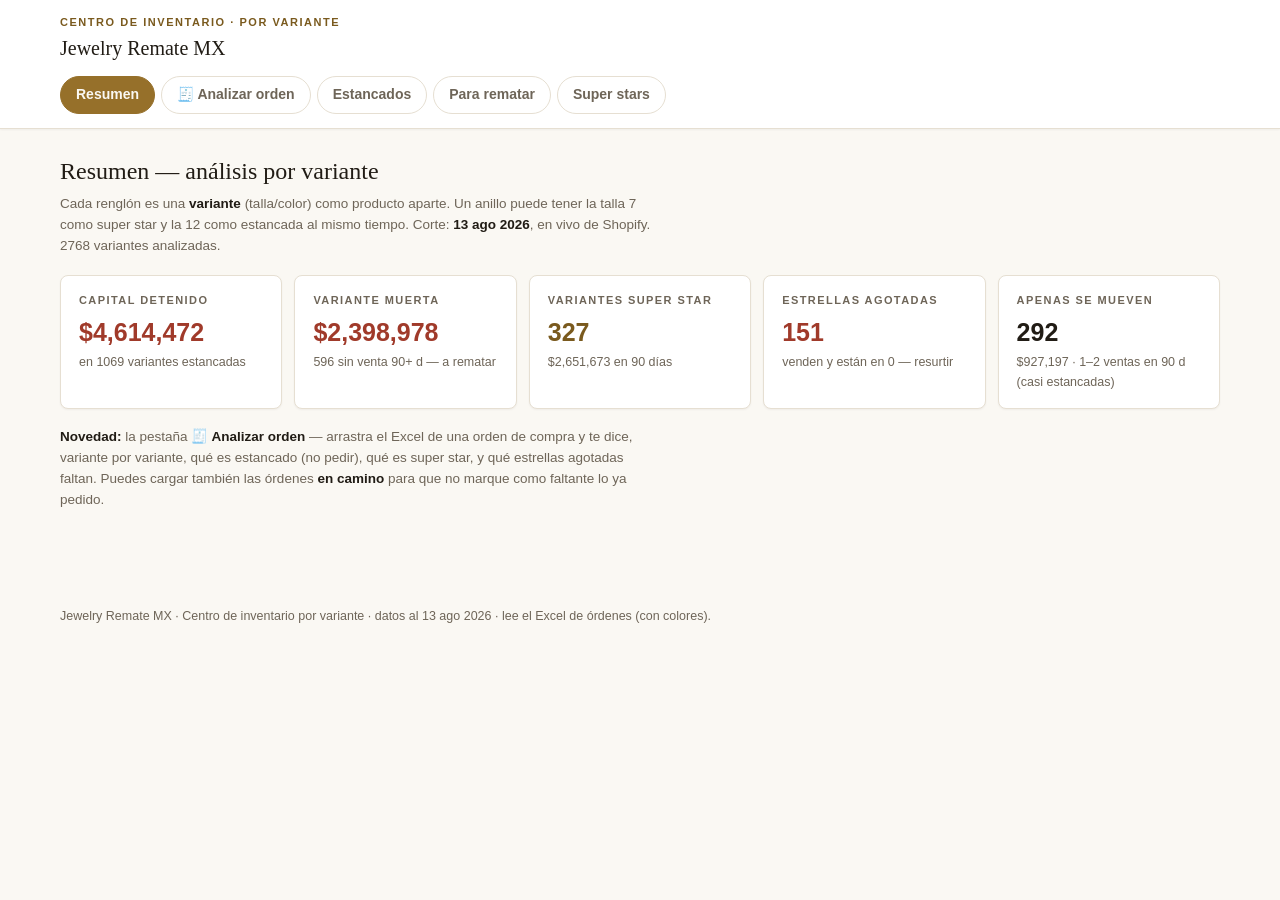
==== commit ac81d3bc: "Ventana real de venta por SKU; agotados piden el doble; en rebaja (precio comparación) va a QUITAR; " ====
--- a/centro-variantes.html
+++ b/centro-variantes.html
@@ -70,13 +70,13 @@
 
 <div class="pane on" id="resumen">
   <h2>Resumen — análisis por variante</h2>
-  <p class="note">Cada renglón es una <b>variante</b> (talla/color) como producto aparte. Un anillo puede tener la talla 7 como super star y la 12 como estancada al mismo tiempo. Corte: <b>13 ago 2026</b>, en vivo de Shopify. 2766 variantes analizadas.</p>
+  <p class="note">Cada renglón es una <b>variante</b> (talla/color) como producto aparte. Un anillo puede tener la talla 7 como super star y la 12 como estancada al mismo tiempo. Corte: <b>13 ago 2026</b>, en vivo de Shopify. 2768 variantes analizadas.</p>
   <div class="kpis">
-    <div class="kpi alert"><div class="l">Capital detenido</div><div class="v">$4,611,239</div><div class="d">en 1067 variantes estancadas</div></div>
-    <div class="kpi alert"><div class="l">Variante muerta</div><div class="v">$2,404,725</div><div class="d">594 sin venta 90+ d — a rematar</div></div>
-    <div class="kpi hero"><div class="l">Variantes super star</div><div class="v">290</div><div class="d">$2,512,948 en 90 días</div></div>
-    <div class="kpi alert"><div class="l">Estrellas agotadas</div><div class="v">153</div><div class="d">venden y están en 0 — resurtir</div></div>
-    <div class="kpi"><div class="l">Apenas se mueven</div><div class="v">293</div><div class="d">$918,929 · 1–2 ventas en 90 d (casi estancadas)</div></div>
+    <div class="kpi alert"><div class="l">Capital detenido</div><div class="v">$4,614,472</div><div class="d">en 1069 variantes estancadas</div></div>
+    <div class="kpi alert"><div class="l">Variante muerta</div><div class="v">$2,398,978</div><div class="d">596 sin venta 90+ d — a rematar</div></div>
+    <div class="kpi hero"><div class="l">Variantes super star</div><div class="v">327</div><div class="d">$2,651,673 en 90 días</div></div>
+    <div class="kpi alert"><div class="l">Estrellas agotadas</div><div class="v">151</div><div class="d">venden y están en 0 — resurtir</div></div>
+    <div class="kpi"><div class="l">Apenas se mueven</div><div class="v">292</div><div class="d">$927,197 · 1–2 ventas en 90 d (casi estancadas)</div></div>
   </div>
   <p class="note"><b>Novedad:</b> la pestaña <b>🧾 Analizar orden</b> — arrastra el Excel de una orden de compra y te dice, variante por variante, qué es estancado (no pedir), qué es super star, y qué estrellas agotadas faltan. Puedes cargar también las órdenes <b>en camino</b> para que no marque como faltante lo ya pedido.</p>
 </div>
@@ -102,16 +102,16 @@
 </div>
 
 <div class="pane" id="rematar">
-  <h2>Para rematar — 594 variantes muertas</h2>
-  <p class="note">Variantes sin una sola venta en 90+ días, por dinero detenido ($2,404,725). Cada talla/color por separado.</p>
+  <h2>Para rematar — 596 variantes muertas</h2>
+  <p class="note">Variantes sin una sola venta en 90+ días, por dinero detenido ($2,398,978). Cada talla/color por separado.</p>
   <div class="controls"><input id="q2" type="search" placeholder="Buscar…"><select id="fv2"><option value="">Todos los proveedores</option></select><button class="csv" id="c2">CSV</button></div>
   <p class="count" id="ct2"></p>
   <div class="tblwrap"><table id="t2"><thead><tr><th>#</th><th>Producto · variante</th><th>Proveedor</th><th class="num">Stock</th><th class="num sortable" data-k="val">Valor ↓</th></tr></thead><tbody></tbody></table></div>
 </div>
 
 <div class="pane" id="stars">
-  <h2>Variantes super star — 290</h2>
-  <p class="note">Tallas/colores de mayor rotación ($2,512,948 en 90 d). Los agotados/críticos hay que resurtir.</p>
+  <h2>Variantes super star — 327</h2>
+  <p class="note">Tallas/colores de mayor rotación ($2,651,673 en 90 d). Los agotados/críticos hay que resurtir.</p>
   <div class="controls"><input id="q3" type="search" placeholder="Buscar…"><select id="fv3"><option value="">Todos los proveedores</option></select>
   <select id="fu3"><option value="">Toda urgencia</option><option value="agotado">Agotado</option><option value="critico">Crítico</option><option value="bajo">Bajo</option><option value="ok">OK</option></select><button class="csv" id="c3">CSV</button></div>
   <p class="count" id="ct3"></p>
@@ -134,7 +134,7 @@
 </script>
 <script src="https://cdn.sheetjs.com/xlsx-0.20.3/package/dist/xlsx.full.min.js"></script>
 <script>
-var DATA=[{"t":"LENTES DE SOL MM BROWN","vt":"Default Title","v":"CYNTHIA CAO","k":"11915813184811","q":4,"p":2730.0,"d":370,"u3":1,"u9":1,"r":1592.0,"vel":0.08,"v3":0.23,"st":20,"val":10920.0,"s":"apenas","g":"","dx":41.7,"dn":1,"dp":1592,"dh":"jul $1,592×1"},{"t":"TRAJE DE BAÑO C","vt":"L","v":"CYNTHIA CAO","k":"11915825763755","q":0,"p":1099.0,"d":370,"u3":0,"u9":0,"r":0,"vel":0,"v3":0,"st":0,"val":0.0,"s":"normal","g":"","dx":0,"dn":0,"dp":0,"dh":""},{"t":"BOLSO DE VIAJE G BOWLING 55 GREEN","vt":"Default Title","v":"CYNTHIA CAO","k":"11915828032299","q":3,"p":7999.0,"d":370,"u3":0,"u9":0,"r":0,"vel":0,"v3":0,"st":0,"val":23997.0,"s":"muerto","g":"","dx":0,"dn":0,"dp":0,"dh":""},{"t":"LENTES MM HAVANA","vt":"Default Title","v":"CYNTHIA CAO","k":"11915820343339","q":1,"p":2899.0,"d":370,"u3":3,"u9":5,"r":11732.35,"vel":0.39,"v3":0.7,"st":83,"val":2899.0,"s":"star","g":"bajo","dx":22.4,"dn":0,"dp":0,"dh":""},{"t":"GORRA B GRAY","vt":"HIGH QUALITY, AJUSTABLE","v":"ZOEY","k":"11915828541099","q":0,"p":1234.0,"d":370,"u3":0,"u9":0,"r":0,"vel":0,"v3":0,"st":0,"val":0.0,"s":"normal","g":"","dx":0,"dn":0,"dp":0,"dh":""},{"t":"TRAJE DE BAÑO V","vt":"M","v":"CYNTHIA CAO","k":"11915828105387","q":0,"p":1149.0,"d":370,"u3":0,"u9":2,"r":1868.3,"vel":0.16,"v3":0,"st":100,"val":0.0,"s":"normal","g":"","dx":4.4,"dn":0,"dp":0,"dh":""},{"t":"TRAJE DE BAÑO V","vt":"L","v":"CYNTHIA CAO","k":"11915828138155","q":6,"p":1149.0,"d":370,"u3":0,"u9":1,"r":989.1,"vel":0.08,"v3":0,"st":14,"val":6894.0,"s":"lento","g":"","dx":4.4,"dn":0,"dp":0,"dh":""},{"t":"ANILLO CLASH ROSEGOLD","vt":"5","v":"HAIFENG","k":"66176e5ee773d","q":2,"p":850.0,"d":370,"u3":0,"u9":1,"r":807.5,"vel":0.08,"v3":0,"st":33,"val":1700.0,"s":"lento","g":"","dx":0.0,"dn":0,"dp":0,"dh":""},{"t":"ANILLO CLASH ROSEGOLD","vt":"6","v":"HAIFENG","k":"66176e5f8fac7","q":3,"p":850.0,"d":370,"u3":1,"u9":4,"r":3060.0,"vel":0.31,"v3":0.23,"st":57,"val":2550.0,"s":"normal","g":"","dx":0.0,"dn":0,"dp":0,"dh":""},{"t":"ANILLO CLASH ROSEGOLD","vt":"7","v":"HAIFENG","k":"66176e602b0bf","q":0,"p":850.0,"d":370,"u3":2,"u9":3,"r":2550.0,"vel":0.23,"v3":0.47,"st":100,"val":0.0,"s":"normal","g":"","dx":0.0,"dn":0,"dp":0,"dh":""},{"t":"ANILLO CLASH ROSEGOLD","vt":"8","v":"HAIFENG","k":"66176e60bbec9","q":2,"p":850.0,"d":370,"u3":2,"u9":4,"r":3145.0,"vel":0.31,"v3":0.47,"st":67,"val":1700.0,"s":"normal","g":"","dx":0.0,"dn":0,"dp":0,"dh":""},{"t":"ANILLO CLASH ROSEGOLD","vt":"9","v":"HAIFENG","k":"66176e616caf6","q":2,"p":850.0,"d":370,"u3":1,"u9":1,"r":850.0,"vel":0.08,"v3":0.23,"st":33,"val":1700.0,"s":"apenas","g":"","dx":0.0,"dn":0,"dp":0,"dh":""},{"t":"ANILLO CLASH ROSEGOLD","vt":"10","v":"HAIFENG","k":"66176e62285d1","q":3,"p":850.0,"d":370,"u3":0,"u9":0,"r":0,"vel":0,"v3":0,"st":0,"val":2550.0,"s":"muerto","g":"","dx":0,"dn":0,"dp":0,"dh":""},{"t":"ANILLO CLASH ROSEGOLD","vt":"11","v":"HAIFENG","k":"66176e62e891d","q":2,"p":850.0,"d":370,"u3":0,"u9":0,"r":0,"vel":0,"v3":0,"st":0,"val":1700.0,"s":"muerto","g":"","dx":0,"dn":0,"dp":0,"dh":""},{"t":"ANILLO BV ROSE GOLD","vt":"5","v":"COCOMA","k":"63e0b1e29450b","q":1,"p":620.0,"d":370,"u3":0,"u9":2,"r":1240.0,"vel":0.16,"v3":0,"st":67,"val":620.0,"s":"lento","g":"","dx":0.0,"dn":0,"dp":0,"dh":""},{"t":"ANILLO BV ROSE GOLD","vt":"6","v":"COCOMA","k":"63e0b1e36f7c6","q":0,"p":310.0,"d":370,"u3":0,"u9":0,"r":0,"vel":0,"v3":0,"st":0,"val":0.0,"s":"normal","g":"","dx":0,"dn":0,"dp":0,"dh":""},{"t":"ANILLO BV ROSE GOLD","vt":"6 outlet","v":"COCOMA","k":"17933276176012","q":0,"p":210.0,"d":370,"u3":0,"u9":0,"r":0,"vel":0,"v3":0,"st":0,"val":0.0,"s":"normal","g":"","dx":0,"dn":0,"dp":0,"dh":""},{"t":"ANILLO BV ROSE GOLD","vt":"7","v":"COCOMA","k":"63e0b1e44c6d7","q":0,"p":620.0,"d":370,"u3":3,"u9":3,"r":1674.0,"vel":0.23,"v3":0.7,"st":100,"val":0.0,"s":"normal","g":"","dx":0.0,"dn":0,"dp":0,"dh":""},{"t":"ANILLO BV ROSE GOLD","vt":"8","v":"COCOMA","k":"63e0b1e537df8","q":0,"p":620.0,"d":370,"u3":0,"u9":0,"r":0,"vel":0,"v3":0,"st":0,"val":0.0,"s":"normal","g":"","dx":0,"dn":0,"dp":0,"dh":""},{"t":"ANILLO BV ROSE GOLD","vt":"9","v":"COCOMA","k":"63e0b1e628eb5","q":0,"p":620.0,"d":370,"u3":0,"u9":1,"r":496.0,"vel":0.08,"v3":0,"st":100,"val":0.0,"s":"normal","g":"","dx":0.0,"dn":0,"dp":0,"dh":""},{"t":"ANILLO BV ROSE GOLD","vt":"10","v":"COCOMA","k":"63e0b1e70453e","q":0,"p":300.0,"d":370,"u3":0,"u9":1,"r":285.0,"vel":0.08,"v3":0,"st":100,"val":0.0,"s":"normal","g":"","dx":0.0,"dn":0,"dp":0,"dh":""},{"t":"ANILLO BV SILVER","vt":"5","v":"COCOMA","k":"63e0b1f6e98db","q":0,"p":520.0,"d":370,"u3":0,"u9":0,"r":0,"vel":0,"v3":0,"st":0,"val":0.0,"s":"normal","g":"","dx":0,"dn":0,"dp":0,"dh":""},{"t":"ANILLO BV SILVER","vt":"6","v":"COCOMA","k":"63e0b1f7d50b1","q":0,"p":520.0,"d":370,"u3":2,"u9":2,"r":936.0,"vel":0.16,"v3":0.47,"st":100,"val":0.0,"s":"normal","g":"","dx":0.0,"dn":0,"dp":0,"dh":""},{"t":"ANILLO BV SILVER","vt":"7","v":"COCOMA","k":"63e0b1f8bb7d5","q":0,"p":520.0,"d":370,"u3":1,"u9":3,"r":1404.0,"vel":0.23,"v3":0.23,"st":100,"val":0.0,"s":"normal","g":"","dx":0.0,"dn":0,"dp":0,"dh":""},{"t":"ANILLO BV SILVER","vt":"8","v":"COCOMA","k":"63e0b1f9a5ac2","q":3,"p":520.0,"d":370,"u3":0,"u9":1,"r":520.0,"vel":0.08,"v3":0,"st":25,"val":1560.0,"s":"lento","g":"","dx":0.0,"dn":0,"dp":0,"dh":""},{"t":"ANILLO BV SILVER","vt":"9","v":"COCOMA","k":"63e0b1fa92d45","q":0,"p":520.0,"d":370,"u3":1,"u9":4,"r":2002.0,"vel":0.31,"v3":0.23,"st":100,"val":0.0,"s":"star","g":"agotado","dx":0.0,"dn":0,"dp":0,"dh":""},{"t":"ANILLO BV SILVER","vt":"10","v":"COCOMA","k":"63e0b1fbdf1a6","q":2,"p":520.0,"d":370,"u3":0,"u9":2,"r":1040.0,"vel":0.16,"v3":0,"st":50,"val":1040.0,"s":"lento","g":"","dx":0.0,"dn":0,"dp":0,"dh":""},{"t":"ANILLO BV SILVER","vt":"11","v":"COCOMA","k":"63e0b1fcc7359","q":0,"p":520.0,"d":370,"u3":0,"u9":2,"r":884.0,"vel":0.16,"v3":0,"st":100,"val":0.0,"s":"normal","g":"","dx":0.0,"dn":0,"dp":0,"dh":""},{"t":"ANILLO BV SILVER","vt":"12","v":"COCOMA","k":"63e0b1fde9905","q":0,"p":520.0,"d":370,"u3":2,"u9":2,"r":1014.0,"vel":0.16,"v3":0.47,"st":100,"val":0.0,"s":"normal","g":"","dx":0.0,"dn":0,"dp":0,"dh":""},{"t":"ANILLO BV ROSE GOLD ZIRCONIA","vt":"5","v":"ANA FU","k":"63ebd3e319141","q":0,"p":550.0,"d":370,"u3":0,"u9":0,"r":0,"vel":0,"v3":0,"st":0,"val":0.0,"s":"normal","g":"","dx":0,"dn":0,"dp":0,"dh":""},{"t":"ANILLO BV ROSE GOLD ZIRCONIA","vt":"6","v":"ANA FU","k":"63ebd3e3e0a95","q":0,"p":400.0,"d":370,"u3":0,"u9":0,"r":0,"vel":0,"v3":0,"st":0,"val":0.0,"s":"normal","g":"","dx":0,"dn":0,"dp":0,"dh":""},{"t":"ANILLO BV ROSE GOLD ZIRCONIA","vt":"7","v":"ANA FU","k":"63ebd3e4c9e97","q":0,"p":400.0,"d":370,"u3":0,"u9":0,"r":0,"vel":0,"v3":0,"st":0,"val":0.0,"s":"normal","g":"","dx":0,"dn":0,"dp":0,"dh":""},{"t":"ANILLO BV ROSE GOLD ZIRCONIA","vt":"8","v":"ANA FU","k":"63ebd3e5be173","q":0,"p":550.0,"d":370,"u3":0,"u9":0,"r":0,"vel":0,"v3":0,"st":0,"val":0.0,"s":"normal","g":"","dx":0,"dn":0,"dp":0,"dh":""},{"t":"ANILLO BV ROSE GOLD ZIRCONIA","vt":"9","v":"ANA FU","k":"63ebd3e6c19c7","q":0,"p":400.0,"d":370,"u3":0,"u9":0,"r":0,"vel":0,"v3":0,"st":0,"val":0.0,"s":"normal","g":"","dx":0,"dn":0,"dp":0,"dh":""},{"t":"ANILLO BV ROSE GOLD ZIRCONIA","vt":"10","v":"ANA FU","k":"63ebd3e7a4245","q":0,"p":550.0,"d":370,"u3":0,"u9":0,"r":0,"vel":0,"v3":0,"st":0,"val":0.0,"s":"normal","g":"","dx":0,"dn":0,"dp":0,"dh":""},{"t":"ANILLO BV SILVER ZIRCONIA","vt":"5","v":"ANA FU","k":"63ebd3e94b2ed","q":0,"p":550.0,"d":370,"u3":0,"u9":0,"r":0,"vel":0,"v3":0,"st":0,"val":0.0,"s":"normal","g":"","dx":0,"dn":0,"dp":0,"dh":""},{"t":"ANILLO BV SILVER ZIRCONIA","vt":"6","v":"ANA FU","k":"63ebd3ea2b208","q":0,"p":550.0,"d":370,"u3":0,"u9":0,"r":0,"vel":0,"v3":0,"st":0,"val":0.0,"s":"normal","g":"","dx":0,"dn":0,"dp":0,"dh":""},{"t":"ANILLO BV SILVER ZIRCONIA","vt":"7","v":"ANA FU","k":"63ebd3eb19348","q":0,"p":550.0,"d":370,"u3":0,"u9":0,"r":0,"vel":0,"v3":0,"st":0,"val":0.0,"s":"normal","g":"","dx":0,"dn":0,"dp":0,"dh":""},{"t":"ANILLO BV SILVER ZIRCONIA","vt":"8","v":"ANA FU","k":"63ebd3ec109fe","q":0,"p":400.0,"d":370,"u3":0,"u9":0,"r":0,"vel":0,"v3":0,"st":0,"val":0.0,"s":"normal","g":"","dx":0,"dn":0,"dp":0,"dh":""},{"t":"ANILLO BV SILVER ZIRCONIA","vt":"9","v":"ANA FU","k":"63ebd3ed36d8c","q":0,"p":550.0,"d":370,"u3":0,"u9":0,"r":0,"vel":0,"v3":0,"st":0,"val":0.0,"s":"normal","g":"","dx":0,"dn":0,"dp":0,"dh":""},{"t":"ANILLO BV SILVER ZIRCONIA","vt":"10","v":"ANA FU","k":"63ebd3ee29e2e","q":0,"p":400.0,"d":370,"u3":0,"u9":0,"r":0,"vel":0,"v3":0,"st":0,"val":0.0,"s":"normal","g":"","dx":0,"dn":0,"dp":0,"dh":""},{"t":"ANILLO BV SILVER ZIRCONIA","vt":"11","v":"ANA FU","k":"63ebd3ef3090b","q":0,"p":550.0,"d":370,"u3":0,"u9":0,"r":0,"vel":0,"v3":0,"st":0,"val":0.0,"s":"normal","g":"","dx":0,"dn":0,"dp":0,"dh":""},{"t":"ANILLO BV GOLD DELGADO","vt":"5","v":"COCOMA","k":"63e0b1e26cab2","q":3,"p":678.0,"d":370,"u3":0,"u9":0,"r":0,"vel":0,"v3":0,"st":0,"val":2034.0,"s":"muerto","g":"","dx":0,"dn":0,"dp":0,"dh":""},{"t":"ANILLO BV GOLD DELGADO","vt":"5 HIGH QUALITY","v":"COCOMA","k":"15947548564492","q":0,"p":678.0,"d":370,"u3":0,"u9":0,"r":0,"vel":0,"v3":0,"st":0,"val":0.0,"s":"normal","g":"","dx":0,"dn":0,"dp":0,"dh":""},{"t":"ANILLO BV GOLD DELGADO","vt":"6 HIGH QUALITY","v":"COCOMA","k":"63e0b1e3636a9","q":0,"p":678.0,"d":370,"u3":0,"u9":0,"r":0,"vel":0,"v3":0,"st":0,"val":0.0,"s":"normal","g":"","dx":0,"dn":0,"dp":0,"dh":""},{"t":"ANILLO BV GOLD DELGADO","vt":"7 HIGH QUALITY","v":"COCOMA","k":"63e0b1e45372f","q":0,"p":678.0,"d":370,"u3":0,"u9":1,"r":610.2,"vel":0.08,"v3":0,"st":100,"val":0.0,"s":"normal","g":"","dx":0.0,"dn":0,"dp":0,"dh":""},{"t":"ANILLO BV GOLD DELGADO","vt":"8 HIGH QUALITY","v":"COCOMA","k":"63e0b1e52d057","q":1,"p":678.0,"d":370,"u3":0,"u9":2,"r":1322.1,"vel":0.16,"v3":0,"st":67,"val":678.0,"s":"lento","g":"","dx":0.0,"dn":0,"dp":0,"dh":""},{"t":"ANILLO BV GOLD DELGADO","vt":"10","v":"COCOMA","k":"63e0b1e6f022f","q":0,"p":678.0,"d":370,"u3":0,"u9":1,"r":678.0,"vel":0.08,"v3":0,"st":100,"val":0.0,"s":"normal","g":"","dx":0.0,"dn":0,"dp":0,"dh":""},{"t":"ANILLO BV SILVER DELGADO","vt":"5","v":"COCOMA","k":"63e0b1f82eb37","q":1,"p":678.0,"d":370,"u3":1,"u9":2,"r":1288.2,"vel":0.16,"v3":0.23,"st":67,"val":678.0,"s":"apenas","g":"","dx":0.0,"dn":0,"dp":0,"dh":""},{"t":"ANILLO BV SILVER DELGADO","vt":"6","v":"COCOMA","k":"63e0b1f91d20d","q":0,"p":678.0,"d":370,"u3":0,"u9":1,"r":576.3,"vel":0.08,"v3":0,"st":100,"val":0.0,"s":"normal","g":"","dx":0.0,"dn":0,"dp":0,"dh":""},{"t":"ANILLO BV SILVER DELGADO","vt":"7","v":"COCOMA","k":"63e0b1fa23537","q":0,"p":678.0,"d":370,"u3":0,"u9":0,"r":0,"vel":0,"v3":0,"st":0,"val":0.0,"s":"normal","g":"","dx":0,"dn":0,"dp":0,"dh":""},{"t":"ANILLO BV SILVER DELGADO","vt":"8","v":"COCOMA","k":"63e0b1fb11aa3","q":0,"p":678.0,"d":370,"u3":0,"u9":1,"r":678.0,"vel":0.08,"v3":0,"st":100,"val":0.0,"s":"normal","g":"","dx":0.0,"dn":0,"dp":0,"dh":""},{"t":"ANILLO BV SILVER DELGADO","vt":"9","v":"COCOMA","k":"63e0b1fc15c01","q":0,"p":678.0,"d":370,"u3":0,"u9":1,"r":542.4,"vel":0.08,"v3":0,"st":100,"val":0.0,"s":"normal","g":"","dx":0.0,"dn":0,"dp":0,"dh":""},{"t":"ANILLO BV SILVER DELGADO","vt":"10","v":"COCOMA","k":"63e0b1fd046c4","q":0,"p":678.0,"d":370,"u3":0,"u9":0,"r":0,"vel":0,"v3":0,"st":0,"val":0.0,"s":"normal","g":"","dx":0,"dn":0,"dp":0,"dh":""},{"t":"ANILLO BV ROSE GOLD DELGADO","vt":"5","v":"COCOMA","k":"63e0b1e2d5f1e","q":0,"p":450.0,"d":370,"u3":0,"u9":1,"r":450.0,"vel":0.08,"v3":0,"st":100,"val":0.0,"s":"normal","g":"","dx":0.0,"dn":0,"dp":0,"dh":""},{"t":"ANILLO BV ROSE GOLD DELGADO","vt":"6","v":"COCOMA","k":"63e0b1e3b4fa0","q":0,"p":678.0,"d":370,"u3":1,"u9":2,"r":1220.4,"vel":0.16,"v3":0.23,"st":100,"val":0.0,"s":"normal","g":"","dx":0.0,"dn":0,"dp":0,"dh":""},{"t":"ANILLO BV ROSE GOLD DELGADO","vt":"7","v":"COCOMA","k":"63e0b1e49258e","q":0,"p":678.0,"d":370,"u3":0,"u9":1,"r":610.2,"vel":0.08,"v3":0,"st":100,"val":0.0,"s":"normal","g":"","dx":0.0,"dn":0,"dp":0,"dh":""},{"t":"ANILLO BV ROSE GOLD DELGADO","vt":"8","v":"COCOMA","k":"63e0b1e577108","q":0,"p":678.0,"d":370,"u3":0,"u9":0,"r":0,"vel":0,"v3":0,"st":0,"val":0.0,"s":"normal","g":"","dx":0,"dn":0,"dp":0,"dh":""},{"t":"ANILLO BV ROSE GOLD DELGADO","vt":"9","v":"COCOMA","k":"63e0b1e659918","q":0,"p":678.0,"d":370,"u3":0,"u9":0,"r":0,"vel":0,"v3":0,"st":0,"val":0.0,"s":"normal","g":"","dx":0,"dn":0,"dp":0,"dh":""},{"t":"ANILLO BV ROSE GOLD DELGADO","vt":"10","v":"COCOMA","k":"63e0b1e748da0","q":0,"p":678.0,"d":370,"u3":0,"u9":0,"r":0,"vel":0,"v3":0,"st":0,"val":0.0,"s":"normal","g":"","dx":0,"dn":0,"dp":0,"dh":""},{"t":"ANILLO BV ROSE GOLD DELGADO","vt":"11","v":"COCOMA","k":"63e0b1e847a91","q":0,"p":678.0,"d":370,"u3":0,"u9":0,"r":0,"vel":0,"v3":0,"st":0,"val":0.0,"s":"normal","g":"","dx":0,"dn":0,"dp":0,"dh":""},{"t":"ANILLO BV ROSE GOLD DELGADO","vt":"12","v":"COCOMA","k":"63e0b1e9323d0","q":0,"p":678.0,"d":370,"u3":0,"u9":0,"r":0,"vel":0,"v3":0,"st":0,"val":0.0,"s":"normal","g":"","dx":0,"dn":0,"dp":0,"dh":""},{"t":"ANILLO CLASH SILVER","vt":"5","v":"HAIFENG","k":"63ebd3f136b3c","q":3,"p":850.0,"d":370,"u3":1,"u9":1,"r":850.0,"vel":0.08,"v3":0.23,"st":25,"val":2550.0,"s":"apenas","g":"","dx":0.0,"dn":0,"dp":0,"dh":""},{"t":"ANILLO CLASH SILVER","vt":"6","v":"HAIFENG","k":"63ebd3f2335dc","q":4,"p":850.0,"d":370,"u3":0,"u9":0,"r":0,"vel":0,"v3":0,"st":0,"val":3400.0,"s":"muerto","g":"","dx":0,"dn":0,"dp":0,"dh":""},{"t":"ANILLO CLASH SILVER","vt":"7","v":"HAIFENG","k":"63ebd3f32bfc9","q":0,"p":850.0,"d":370,"u3":1,"u9":3,"r":2380.0,"vel":0.23,"v3":0.23,"st":100,"val":0.0,"s":"normal","g":"","dx":0.0,"dn":0,"dp":0,"dh":""},{"t":"ANILLO CLASH SILVER","vt":"8","v":"HAIFENG","k":"63ebd3f42d4db","q":4,"p":850.0,"d":370,"u3":1,"u9":1,"r":850.0,"vel":0.08,"v3":0.23,"st":20,"val":3400.0,"s":"apenas","g":"","dx":0.0,"dn":0,"dp":0,"dh":""},{"t":"ANILLO CLASH SILVER","vt":"9","v":"HAIFENG","k":"63ebd3f53c553","q":3,"p":850.0,"d":370,"u3":1,"u9":2,"r":1572.5,"vel":0.16,"v3":0.23,"st":40,"val":2550.0,"s":"apenas","g":"","dx":0.0,"dn":0,"dp":0,"dh":""},{"t":"ANILLO CLASH SILVER","vt":"10","v":"HAIFENG","k":"63ebd3f635fb6","q":2,"p":850.0,"d":370,"u3":1,"u9":3,"r":2507.5,"vel":0.23,"v3":0.23,"st":60,"val":1700.0,"s":"normal","g":"","dx":0.0,"dn":0,"dp":0,"dh":""},{"t":"ANILLO CLASH SILVER","vt":"11","v":"HAIFENG","k":"63ebd3f721f2e","q":3,"p":850.0,"d":370,"u3":0,"u9":2,"r":1445.0,"vel":0.16,"v3":0,"st":40,"val":2550.0,"s":"lento","g":"","dx":0.0,"dn":0,"dp":0,"dh":""},{"t":"ANILLO BV DELGADO ROSEGOLD-BLACK","vt":"5","v":"ANA FU","k":"42265013125260","q":2,"p":195.0,"d":370,"u3":0,"u9":0,"r":0,"vel":0,"v3":0,"st":0,"val":390.0,"s":"muerto","g":"","dx":0,"dn":0,"dp":0,"dh":""},{"t":"ANILLO BV DELGADO ROSEGOLD-BLACK","vt":"6","v":"ANA FU","k":"643ec1037b860","q":0,"p":195.0,"d":370,"u3":0,"u9":0,"r":0,"vel":0,"v3":0,"st":0,"val":0.0,"s":"normal","g":"","dx":0,"dn":0,"dp":0,"dh":""},{"t":"ANILLO BV DELGADO ROSEGOLD-BLACK","vt":"7","v":"ANA FU","k":"643ec1044e233","q":0,"p":195.0,"d":370,"u3":0,"u9":0,"r":0,"vel":0,"v3":0,"st":0,"val":0.0,"s":"normal","g":"","dx":0,"dn":0,"dp":0,"dh":""},{"t":"ANILLO BV DELGADO ROSEGOLD-BLACK","vt":"8","v":"ANA FU","k":"643ec10507b88","q":0,"p":195.0,"d":370,"u3":0,"u9":0,"r":0,"vel":0,"v3":0,"st":0,"val":0.0,"s":"normal","g":"","dx":0,"dn":0,"dp":0,"dh":""},{"t":"ANILLO BV DELGADO ROSEGOLD-BLACK","vt":"9","v":"ANA FU","k":"643ec105ab07e","q":0,"p":195.0,"d":370,"u3":0,"u9":0,"r":0,"vel":0,"v3":0,"st":0,"val":0.0,"s":"normal","g":"","dx":0,"dn":0,"dp":0,"dh":""},{"t":"ANILLO BV DELGADO SILVER-BLACK","vt":"5","v":"ANA FU","k":"42265013289100","q":0,"p":195.0,"d":370,"u3":0,"u9":0,"r":0,"vel":0,"v3":0,"st":0,"val":0.0,"s":"normal","g":"","dx":0,"dn":0,"dp":0,"dh":""},{"t":"ANILLO BV DELGADO SILVER-BLACK","vt":"6","v":"ANA FU","k":"643ec106bc46d","q":0,"p":195.0,"d":370,"u3":0,"u9":0,"r":0,"vel":0,"v3":0,"st":0,"val":0.0,"s":"normal","g":"","dx":0,"dn":0,"dp":0,"dh":""},{"t":"ANILLO BV DELGADO SILVER-BLACK","vt":"7","v":"ANA FU","k":"643ec10784717","q":0,"p":195.0,"d":370,"u3":0,"u9":0,"r":0,"vel":0,"v3":0,"st":0,"val":0.0,"s":"normal","g":"","dx":0,"dn":0,"dp":0,"dh":""},{"t":"ANILLO BV DELGADO SILVER-BLACK","vt":"8","v":"ANA FU","k":"643ec1084bd8f","q":0,"p":195.0,"d":370,"u3":0,"u9":0,"r":0,"vel":0,"v3":0,"st":0,"val":0.0,"s":"normal","g":"","dx":0,"dn":0,"dp":0,"dh":""},{"t":"ANILLO BV DELGADO SILVER-BLACK","vt":"9","v":"ANA FU","k":"643ec10902738","q":0,"p":195.0,"d":370,"u3":0,"u9":0,"r":0,"vel":0,"v3":0,"st":0,"val":0.0,"s":"normal","g":"","dx":0,"dn":0,"dp":0,"dh":""},{"t":"ANILLO BV DELGADO ROSE GOLD-WHITE","vt":"5","v":"ANA FU","k":"42265013452940","q":0,"p":299.0,"d":370,"u3":0,"u9":0,"r":0,"vel":0,"v3":0,"st":0,"val":0.0,"s":"normal","g":"","dx":0,"dn":0,"dp":0,"dh":""},{"t":"ANILLO BV DELGADO ROSE GOLD-WHITE","vt":"6","v":"ANA FU","k":"643ec106dd2cb","q":0,"p":299.0,"d":370,"u3":0,"u9":0,"r":0,"vel":0,"v3":0,"st":0,"val":0.0,"s":"normal","g":"","dx":0,"dn":0,"dp":0,"dh":""},{"t":"ANILLO BV DELGADO ROSE GOLD-WHITE","vt":"7","v":"ANA FU","k":"643ec107bf2c9","q":0,"p":299.0,"d":370,"u3":0,"u9":0,"r":0,"vel":0,"v3":0,"st":0,"val":0.0,"s":"normal","g":"","dx":0,"dn":0,"dp":0,"dh":""},{"t":"ANILLO BV DELGADO ROSE GOLD-WHITE","vt":"8","v":"ANA FU","k":"643ec1088c802","q":0,"p":299.0,"d":370,"u3":0,"u9":0,"r":0,"vel":0,"v3":0,"st":0,"val":0.0,"s":"normal","g":"","dx":0,"dn":0,"dp":0,"dh":""},{"t":"ANILLO BV DELGADO ROSE GOLD-WHITE","vt":"9","v":"ANA FU","k":"643ec1093bd87","q":0,"p":299.0,"d":370,"u3":0,"u9":0,"r":0,"vel":0,"v3":0,"st":0,"val":0.0,"s":"normal","g":"","dx":0,"dn":0,"dp":0,"dh":""},{"t":"ANILLO BV DELGADO SILVER-WHITE","vt":"5","v":"ANA FU","k":"42265013616780","q":0,"p":343.0,"d":370,"u3":1,"u9":1,"r":343.0,"vel":0.08,"v3":0.23,"st":100,"val":0.0,"s":"normal","g":"","dx":0.0,"dn":0,"dp":0,"dh":""},{"t":"ANILLO BV DELGADO SILVER-WHITE","vt":"6","v":"ANA FU","k":"643ec10722b29","q":0,"p":317.0,"d":370,"u3":1,"u9":1,"r":440.1,"vel":0.08,"v3":0.23,"st":100,"val":0.0,"s":"normal","g":"","dx":0.0,"dn":0,"dp":0,"dh":""},{"t":"ANILLO BV DELGADO SILVER-WHITE","vt":"7","v":"ANA FU","k":"643ec107bb6b7","q":0,"p":489.0,"d":370,"u3":0,"u9":0,"r":0,"vel":0,"v3":0,"st":0,"val":0.0,"s":"normal","g":"","dx":0,"dn":0,"dp":0,"dh":""},{"t":"ANILLO BV DELGADO SILVER-WHITE","vt":"8","v":"ANA FU","k":"643ec10875703","q":0,"p":489.0,"d":370,"u3":0,"u9":0,"r":0,"vel":0,"v3":0,"st":0,"val":0.0,"s":"normal","g":"","dx":0,"dn":0,"dp":0,"dh":""},{"t":"ANILLO BV DELGADO SILVER-WHITE","vt":"9","v":"ANA FU","k":"643ec10933662","q":1,"p":317.0,"d":370,"u3":0,"u9":0,"r":0,"vel":0,"v3":0,"st":0,"val":317.0,"s":"muerto","g":"","dx":0,"dn":0,"dp":0,"dh":""},{"t":"ANILLO BV BICOLOR GOLD","vt":"6","v":"COCOMA","k":"64e78e767fbf8","q":0,"p":450.0,"d":370,"u3":0,"u9":0,"r":0,"vel":0,"v3":0,"st":0,"val":0.0,"s":"normal","g":"","dx":0,"dn":0,"dp":0,"dh":""},{"t":"ANILLO BV BICOLOR GOLD","vt":"7","v":"COCOMA","k":"64e78e774fc01","q":0,"p":450.0,"d":370,"u3":0,"u9":0,"r":0,"vel":0,"v3":0,"st":0,"val":0.0,"s":"normal","g":"","dx":0,"dn":0,"dp":0,"dh":""},{"t":"ANILLO BV BICOLOR GOLD","vt":"8","v":"COCOMA","k":"64e78e781627e","q":0,"p":450.0,"d":370,"u3":0,"u9":0,"r":0,"vel":0,"v3":0,"st":0,"val":0.0,"s":"normal","g":"","dx":0,"dn":0,"dp":0,"dh":""},{"t":"ANILLO BV BICOLOR ROSEGOLD","vt":"6","v":"COCOMA","k":"64e78e774a50d","q":0,"p":450.0,"d":370,"u3":0,"u9":0,"r":0,"vel":0,"v3":0,"st":0,"val":0.0,"s":"normal","g":"","dx":0,"dn":0,"dp":0,"dh":""},{"t":"ANILLO BV BICOLOR ROSEGOLD","vt":"7","v":"COCOMA","k":"64e78e77f008d","q":0,"p":450.0,"d":370,"u3":0,"u9":0,"r":0,"vel":0,"v3":0,"st":0,"val":0.0,"s":"normal","g":"","dx":0,"dn":0,"dp":0,"dh":""},{"t":"ANILLO BV BICOLOR ROSEGOLD","vt":"8","v":"COCOMA","k":"64e78e78b269c","q":0,"p":450.0,"d":370,"u3":0,"u9":0,"r":0,"vel":0,"v3":0,"st":0,"val":0.0,"s":"normal","g":"","dx":0,"dn":0,"dp":0,"dh":""},{"t":"ANILLO BV 3 OROS","vt":"5","v":"COCOMA","k":"654bd7ac2dee3","q":0,"p":520.0,"d":370,"u3":0,"u9":1,"r":416.0,"vel":0.08,"v3":0,"st":100,"val":0.0,"s":"normal","g":"","dx":0.0,"dn":0,"dp":0,"dh":""},{"t":"ANILLO BV 3 OROS","vt":"6","v":"COCOMA","k":"64e78e797f140","q":0,"p":520.0,"d":370,"u3":0,"u9":6,"r":3042.01,"vel":0.47,"v3":0,"st":100,"val":0.0,"s":"star","g":"agotado","dx":0.0,"dn":0,"dp":0,"dh":""},{"t":"ANILLO BV 3 OROS","vt":"7","v":"COCOMA","k":"64e78e7a486d9","q":0,"p":520.0,"d":370,"u3":0,"u9":4,"r":1846.0,"vel":0.31,"v3":0,"st":100,"val":0.0,"s":"star","g":"agotado","dx":0.0,"dn":0,"dp":0,"dh":""},{"t":"ANILLO BV 3 OROS","vt":"8","v":"COCOMA","k":"64e78e7b03ab1","q":0,"p":520.0,"d":370,"u3":1,"u9":7,"r":3354.01,"vel":0.54,"v3":0.23,"st":100,"val":0.0,"s":"star","g":"agotado","dx":0.0,"dn":0,"dp":0,"dh":""},{"t":"ANILLO BV 3 OROS","vt":"9","v":"COCOMA","k":"64e78e7bb52a6","q":0,"p":364.0,"d":370,"u3":0,"u9":0,"r":0,"vel":0,"v3":0,"st":0,"val":0.0,"s":"normal","g":"","dx":0,"dn":0,"dp":0,"dh":""},{"t":"ANILLO CHURUMBELA DELGADO TRIANGLE PINK 925","vt":"8","v":"JEWERLY REMATE","k":"64e78eca6cf9f","q":0,"p":350.0,"d":370,"u3":0,"u9":0,"r":0,"vel":0,"v3":0,"st":0,"val":0.0,"s":"normal","g":"","dx":0,"dn":0,"dp":0,"dh":""},{"t":"ANILLO CHURUMBELA DELGADO TRIANGLE PINK 925","vt":"9","v":"JEWERLY REMATE","k":"64e78ecb490cc","q":0,"p":350.0,"d":370,"u3":0,"u9":0,"r":0,"vel":0,"v3":0,"st":0,"val":0.0,"s":"normal","g":"","dx":0,"dn":0,"dp":0,"dh":""},{"t":"ANILLO BRÚJULA GOLD","vt":"8","v":"JEFF","k":"42265015058572","q":0,"p":180.0,"d":370,"u3":0,"u9":1,"r":180.0,"vel":0.08,"v3":0,"st":100,"val":0.0,"s":"normal","g":"","dx":0.0,"dn":0,"dp":0,"dh":""},{"t":"ANILLO BRÚJULA GOLD","vt":"9","v":"JEFF","k":"42265015091340","q":0,"p":320.0,"d":370,"u3":0,"u9":0,"r":0,"vel":0,"v3":0,"st":0,"val":0.0,"s":"normal","g":"","dx":0,"dn":0,"dp":0,"dh":""},{"t":"ANILLO BRÚJULA SILVER","vt":"8","v":"JEFF","k":"42265015124108","q":0,"p":320.0,"d":370,"u3":0,"u9":0,"r":0,"vel":0,"v3":0,"st":0,"val":0.0,"s":"normal","g":"","dx":0,"dn":0,"dp":0,"dh":""},{"t":"ANILLO BRÚJULA SILVER","vt":"9","v":"JEFF","k":"42265015156876","q":0,"p":320.0,"d":370,"u3":0,"u9":0,"r":0,"vel":0,"v3":0,"st":0,"val":0.0,"s":"normal","g":"","dx":0,"dn":0,"dp":0,"dh":""},{"t":"ANILLO CLASH GOLD","vt":"5","v":"HAIFENG","k":"66176e5ecde32","q":2,"p":850.0,"d":370,"u3":1,"u9":2,"r":1275.0,"vel":0.16,"v3":0.23,"st":50,"val":1700.0,"s":"apenas","g":"","dx":50.0,"dn":1,"dp":425,"dh":"may $425×1 · ago $850×1"},{"t":"ANILLO CLASH GOLD","vt":"6","v":"HAIFENG","k":"66176e5f7392c","q":2,"p":850.0,"d":370,"u3":0,"u9":2,"r":1700.0,"vel":0.16,"v3":0,"st":50,"val":1700.0,"s":"lento","g":"","dx":0.0,"dn":0,"dp":0,"dh":""},{"t":"ANILLO CLASH GOLD","vt":"7","v":"HAIFENG","k":"66176e6009ab0","q":2,"p":850.0,"d":370,"u3":2,"u9":6,"r":4760.0,"vel":0.47,"v3":0.47,"st":75,"val":1700.0,"s":"normal","g":"","dx":0.0,"dn":0,"dp":0,"dh":""},{"t":"ANILLO CLASH GOLD","vt":"8","v":"HAIFENG","k":"66176e609b95a","q":1,"p":850.0,"d":370,"u3":1,"u9":1,"r":850.0,"vel":0.08,"v3":0.23,"st":50,"val":850.0,"s":"apenas","g":"","dx":0.0,"dn":0,"dp":0,"dh":""},{"t":"ANILLO CLASH GOLD","vt":"9","v":"HAIFENG","k":"66176e6140134","q":5,"p":850.0,"d":370,"u3":0,"u9":3,"r":2337.5,"vel":0.23,"v3":0,"st":38,"val":4250.0,"s":"lento","g":"","dx":0.0,"dn":0,"dp":0,"dh":""},{"t":"ANILLO CLASH GOLD","vt":"10","v":"HAIFENG","k":"66176e62063fb","q":2,"p":850.0,"d":370,"u3":0,"u9":0,"r":0,"vel":0,"v3":0,"st":0,"val":1700.0,"s":"muerto","g":"","dx":0,"dn":0,"dp":0,"dh":""},{"t":"ANILLO CLASH GOLD","vt":"11","v":"HAIFENG","k":"66176e628d423","q":2,"p":850.0,"d":370,"u3":0,"u9":0,"r":0,"vel":0,"v3":0,"st":0,"val":1700.0,"s":"muerto","g":"","dx":0,"dn":0,"dp":0,"dh":""},{"t":"ANILLO CLAVO GOLD","vt":"5 HIGH QUALITY","v":"HAIFENG","k":"66176cdae92c1","q":6,"p":400.0,"d":370,"u3":1,"u9":12,"r":4580.0,"vel":0.93,"v3":0.23,"st":67,"val":2400.0,"s":"star","g":"ok","dx":0.0,"dn":0,"dp":0,"dh":""},{"t":"ANILLO CLAVO GOLD","vt":"6 HIGH QUALITY","v":"HAIFENG","k":"66176cdb9f129","q":4,"p":400.0,"d":370,"u3":4,"u9":9,"r":3500.0,"vel":0.7,"v3":0.93,"st":69,"val":1600.0,"s":"star","g":"ok","dx":0.0,"dn":0,"dp":0,"dh":""},{"t":"ANILLO CLAVO GOLD","vt":"7 HIGH QUALITY","v":"HAIFENG","k":"66176cdc59c57","q":7,"p":400.0,"d":370,"u3":2,"u9":5,"r":1880.0,"vel":0.39,"v3":0.47,"st":42,"val":2800.0,"s":"normal","g":"","dx":0.0,"dn":0,"dp":0,"dh":""},{"t":"ANILLO CLAVO GOLD","vt":"8 HIGH QUALITY","v":"HAIFENG","k":"66176cdce18ea","q":2,"p":400.0,"d":370,"u3":1,"u9":5,"r":1900.0,"vel":0.39,"v3":0.23,"st":71,"val":800.0,"s":"normal","g":"","dx":0.0,"dn":0,"dp":0,"dh":""},{"t":"ANILLO CLAVO GOLD","vt":"9 HIGH QUALITY","v":"HAIFENG","k":"66176cdd7cc61","q":3,"p":400.0,"d":370,"u3":2,"u9":4,"r":1520.0,"vel":0.31,"v3":0.47,"st":57,"val":1200.0,"s":"normal","g":"","dx":0.0,"dn":0,"dp":0,"dh":""},{"t":"ANILLO CLAVO GOLD","vt":"10","v":"HAIFENG","k":"66176cde28afb","q":5,"p":400.0,"d":370,"u3":0,"u9":3,"r":1180.0,"vel":0.23,"v3":0,"st":38,"val":2000.0,"s":"lento","g":"","dx":0.0,"dn":0,"dp":0,"dh":""},{"t":"ANILLO CLAVO GOLD","vt":"11","v":"HAIFENG","k":"66176cdeab849","q":0,"p":400.0,"d":370,"u3":0,"u9":0,"r":0,"vel":0,"v3":0,"st":0,"val":0.0,"s":"normal","g":"","dx":0,"dn":0,"dp":0,"dh":""},{"t":"ANILLO CLAVO ROSE GOLD","vt":"5 HIGH QUALITY","v":"HAIFENG","k":"66176ce0abf98","q":1,"p":400.0,"d":370,"u3":1,"u9":3,"r":1180.0,"vel":0.23,"v3":0.23,"st":75,"val":400.0,"s":"normal","g":"","dx":0.0,"dn":0,"dp":0,"dh":""},{"t":"ANILLO CLAVO ROSE GOLD","vt":"6 HIGH QUALITY","v":"HAIFENG","k":"66176ce151d29","q":4,"p":400.0,"d":370,"u3":1,"u9":5,"r":1960.0,"vel":0.39,"v3":0.23,"st":56,"val":1600.0,"s":"normal","g":"","dx":0.0,"dn":0,"dp":0,"dh":""},{"t":"ANILLO CLAVO ROSE GOLD","vt":"7 HIGH QUALITY","v":"HAIFENG","k":"66176ce1d817d","q":8,"p":400.0,"d":370,"u3":0,"u9":1,"r":400.0,"vel":0.08,"v3":0,"st":11,"val":3200.0,"s":"lento","g":"","dx":0.0,"dn":0,"dp":0,"dh":""},{"t":"ANILLO CLAVO ROSE GOLD","vt":"8 HIGH QUALITY","v":"HAIFENG","k":"66176ce26bdb9","q":4,"p":400.0,"d":370,"u3":0,"u9":2,"r":780.0,"vel":0.16,"v3":0,"st":33,"val":1600.0,"s":"lento","g":"","dx":0.0,"dn":0,"dp":0,"dh":""},{"t":"ANILLO CLAVO ROSE GOLD","vt":"9 HIGH QUALITY","v":"HAIFENG","k":"66176ce3090a4","q":1,"p":400.0,"d":370,"u3":1,"u9":2,"r":720.0,"vel":0.16,"v3":0.23,"st":67,"val":400.0,"s":"apenas","g":"","dx":0.0,"dn":0,"dp":0,"dh":""},{"t":"ANILLO CLAVO ROSE GOLD","vt":"10 HIGH QUALITY","v":"HAIFENG","k":"66176ce38fa21","q":5,"p":400.0,"d":370,"u3":0,"u9":0,"r":0,"vel":0,"v3":0,"st":0,"val":2000.0,"s":"muerto","g":"","dx":0,"dn":0,"dp":0,"dh":""},{"t":"ANILLO CLAVO ROSE GOLD","vt":"7 OUTLET","v":"HAIFENG","k":"81836201117805","q":0,"p":200.0,"d":370,"u3":0,"u9":0,"r":0,"vel":0,"v3":0,"st":0,"val":0.0,"s":"normal","g":"","dx":0,"dn":0,"dp":0,"dh":""},{"t":"ANILLO CLAVO SILVER","vt":"5 HIGH QUALITY","v":"HAIFENG","k":"66176cdaf1735","q":5,"p":400.0,"d":370,"u3":2,"u9":4,"r":1461.01,"vel":0.31,"v3":0.47,"st":44,"val":2000.0,"s":"normal","g":"","dx":0.0,"dn":0,"dp":0,"dh":""},{"t":"ANILLO CLAVO SILVER","vt":"6 HIGH QUALITY","v":"HAIFENG","k":"66176cdb7d238","q":5,"p":400.0,"d":370,"u3":1,"u9":2,"r":760.0,"vel":0.16,"v3":0.23,"st":29,"val":2000.0,"s":"apenas","g":"","dx":0.0,"dn":0,"dp":0,"dh":""},{"t":"ANILLO CLAVO SILVER","vt":"7 HIGH QUALITY","v":"HAIFENG","k":"66176cdc142e2","q":3,"p":400.0,"d":370,"u3":3,"u9":4,"r":1500.0,"vel":0.31,"v3":0.7,"st":57,"val":1200.0,"s":"normal","g":"","dx":0.0,"dn":0,"dp":0,"dh":""},{"t":"ANILLO CLAVO SILVER","vt":"8 HIGH QUALITY","v":"HAIFENG","k":"66176cdcae75a","q":3,"p":400.0,"d":370,"u3":2,"u9":2,"r":760.0,"vel":0.16,"v3":0.47,"st":40,"val":1200.0,"s":"apenas","g":"","dx":0.0,"dn":0,"dp":0,"dh":""},{"t":"ANILLO CLAVO SILVER","vt":"9 HIGH QUALITY","v":"HAIFENG","k":"66176cdd461aa","q":0,"p":400.0,"d":370,"u3":2,"u9":5,"r":1940.0,"vel":0.39,"v3":0.47,"st":100,"val":0.0,"s":"star","g":"agotado","dx":0.0,"dn":0,"dp":0,"dh":""},{"t":"ANILLO CLAVO SILVER","vt":"10 HIGH QUALITY","v":"HAIFENG","k":"81836201247181","q":6,"p":400.0,"d":370,"u3":1,"u9":3,"r":1160.0,"vel":0.23,"v3":0.23,"st":33,"val":2400.0,"s":"normal","g":"","dx":0.0,"dn":0,"dp":0,"dh":""},{"t":"ANILLO CLAVO SILVER","vt":"11","v":"HAIFENG","k":"66176cde74709","q":0,"p":400.0,"d":370,"u3":0,"u9":0,"r":0,"vel":0,"v3":0,"st":0,"val":0.0,"s":"normal","g":"","dx":0,"dn":0,"dp":0,"dh":""},{"t":"ANILLO CLAVO SILVER CON ZIRCONIA","vt":"5","v":"HAIFENG","k":"66176ce532532","q":2,"p":450.0,"d":370,"u3":0,"u9":2,"r":785.0,"vel":0.16,"v3":0,"st":50,"val":900.0,"s":"lento","g":"","dx":11.1,"dn":0,"dp":0,"dh":""},{"t":"ANILLO CLAVO SILVER CON ZIRCONIA","vt":"6","v":"HAIFENG","k":"66176ce5b696e","q":2,"p":450.0,"d":370,"u3":1,"u9":1,"r":262.8,"vel":0.08,"v3":0.23,"st":33,"val":900.0,"s":"apenas","g":"","dx":35.1,"dn":1,"dp":292,"dh":"ago $292×1"},{"t":"ANILLO CLAVO SILVER CON ZIRCONIA","vt":"7","v":"HAIFENG","k":"66176ce64d96f","q":10,"p":450.0,"d":370,"u3":0,"u9":1,"r":427.5,"vel":0.08,"v3":0,"st":9,"val":4500.0,"s":"lento","g":"","dx":0.0,"dn":0,"dp":0,"dh":""},{"t":"ANILLO CLAVO SILVER CON ZIRCONIA","vt":"8","v":"HAIFENG","k":"66176ce6d29ca","q":0,"p":450.0,"d":370,"u3":2,"u9":2,"r":742.0,"vel":0.16,"v3":0.47,"st":100,"val":0.0,"s":"normal","g":"","dx":35.1,"dn":1,"dp":292,"dh":"ago $292×1 · ago $450×1"},{"t":"ANILLO CLAVO ZIRCONIA GOLD","vt":"5","v":"HAIFENG","k":"66176cdacbf36","q":1,"p":450.0,"d":370,"u3":0,"u9":2,"r":810.0,"vel":0.16,"v3":0,"st":67,"val":450.0,"s":"lento","g":"","dx":0.0,"dn":0,"dp":0,"dh":""},{"t":"ANILLO CLAVO ZIRCONIA GOLD","vt":"6","v":"HAIFENG","k":"66176cdb6225d","q":2,"p":450.0,"d":370,"u3":0,"u9":1,"r":405.0,"vel":0.08,"v3":0,"st":33,"val":900.0,"s":"lento","g":"","dx":0.0,"dn":0,"dp":0,"dh":""},{"t":"ANILLO CLAVO ZIRCONIA GOLD","vt":"7","v":"HAIFENG","k":"66176cdbe0e8a","q":3,"p":450.0,"d":370,"u3":3,"u9":4,"r":1755.0,"vel":0.31,"v3":0.7,"st":57,"val":1350.0,"s":"normal","g":"","dx":0.0,"dn":0,"dp":0,"dh":""},{"t":"ANILLO CLAVO ZIRCONIA GOLD","vt":"8","v":"HAIFENG","k":"66176cdc74210","q":4,"p":450.0,"d":370,"u3":0,"u9":0,"r":0,"vel":0,"v3":0,"st":0,"val":1800.0,"s":"muerto","g":"","dx":0,"dn":0,"dp":0,"dh":""},{"t":"ANILLO CLAVO ZIRCONIA GOLD","vt":"9","v":"HAIFENG","k":"66176cdd1243a","q":4,"p":450.0,"d":370,"u3":0,"u9":0,"r":0,"vel":0,"v3":0,"st":0,"val":1800.0,"s":"muerto","g":"","dx":0,"dn":0,"dp":0,"dh":""},{"t":"BRAZALETE CLASH SILVER","vt":"16CM","v":"HAIFENG","k":"665bb920c632c","q":0,"p":1850.0,"d":370,"u3":2,"u9":5,"r":8880.0,"vel":0.39,"v3":0.47,"st":100,"val":0.0,"s":"star","g":"agotado","dx":0.0,"dn":0,"dp":0,"dh":""},{"t":"BRAZALETE CLASH ROSE GOLD","vt":"16CM","v":"HAIFENG","k":"665bb91f1ebf4","q":2,"p":1840.0,"d":370,"u3":0,"u9":2,"r":3496.0,"vel":0.16,"v3":0,"st":50,"val":3680.0,"s":"lento","g":"","dx":0.0,"dn":0,"dp":0,"dh":""},{"t":"PULSERA CLAVO SILVER","vt":"17 CM","v":"NANCY VIP","k":"661770f08cba3","q":5,"p":450.0,"d":370,"u3":3,"u9":5,"r":2123.5,"vel":0.39,"v3":0.7,"st":50,"val":2250.0,"s":"normal","g":"","dx":4.4,"dn":0,"dp":0,"dh":""},{"t":"PULSERA CLAVO SILVER","vt":"19 CM","v":"NANCY VIP","k":"661770f12a6a9","q":7,"p":450.0,"d":370,"u3":4,"u9":9,"r":3735.0,"vel":0.7,"v3":0.93,"st":56,"val":3150.0,"s":"star","g":"ok","dx":0.0,"dn":0,"dp":0,"dh":""},{"t":"ARETES TREBOL ROSE GOLD WHITE","vt":"REGULAR","v":"HAIFENG","k":"665bb779a07ff","q":6,"p":850.0,"d":370,"u3":3,"u9":5,"r":3995.0,"vel":0.39,"v3":0.7,"st":46,"val":5100.0,"s":"normal","g":"","dx":0.0,"dn":0,"dp":0,"dh":""},{"t":"ARETES TRÉBOL ROSE GOLD RED","vt":"Default Title","v":"HAIFENG","k":"6617849bc365a","q":4,"p":750.0,"d":370,"u3":0,"u9":1,"r":750.0,"vel":0.08,"v3":0,"st":20,"val":3000.0,"s":"lento","g":"","dx":0.0,"dn":0,"dp":0,"dh":""},{"t":"ARETES TRÉBOL GOLD-WHITE","vt":"HIGH QUALITY","v":"HAIFENG","k":"665bb779989a5","q":5,"p":699.0,"d":370,"u3":1,"u9":6,"r":4237.0,"vel":0.47,"v3":0.23,"st":55,"val":3495.0,"s":"normal","g":"","dx":0.0,"dn":0,"dp":0,"dh":""},{"t":"ARETES TRÉBOL GOLD-WHITE","vt":"Outlet","v":"HAIFENG","k":"665bb779989a5outlet","q":0,"p":500.0,"d":370,"u3":0,"u9":0,"r":0,"vel":0,"v3":0,"st":0,"val":0.0,"s":"normal","g":"","dx":0,"dn":0,"dp":0,"dh":""},{"t":"ARETES TRÉBOL GOLD-BLACK","vt":"HIGH QUALITY","v":"HAIFENG","k":"661784a33b867","q":2,"p":699.0,"d":370,"u3":3,"u9":14,"r":9670.5,"vel":1.09,"v3":0.7,"st":88,"val":1398.0,"s":"star","g":"critico","dx":0.0,"dn":0,"dp":0,"dh":""},{"t":"ARETES LOVE SILVER","vt":"Default Title","v":"CYNTHIA CAO","k":"661786775a1bb","q":0,"p":399.0,"d":370,"u3":0,"u9":4,"r":1456.35,"vel":0.31,"v3":0,"st":100,"val":0.0,"s":"star","g":"agotado","dx":0.0,"dn":0,"dp":0,"dh":""},{"t":"ARETES LOVE ROSE GOLD","vt":"Default Title","v":"CYNTHIA CAO","k":"665bb51ee66d3","q":3,"p":400.0,"d":370,"u3":2,"u9":4,"r":1480.0,"vel":0.31,"v3":0.47,"st":57,"val":1200.0,"s":"normal","g":"","dx":0.0,"dn":0,"dp":0,"dh":""},{"t":"ARETES LOVE DORADOS","vt":"Regular","v":"CYNTHIA CAO","k":"665bb51b8f87b-1","q":5,"p":400.0,"d":370,"u3":3,"u9":12,"r":4400.0,"vel":0.93,"v3":0.7,"st":71,"val":2000.0,"s":"star","g":"ok","dx":0.0,"dn":0,"dp":0,"dh":""},{"t":"ANILLO TREBOL GOLD WHITE","vt":"6","v":"NANCY VIP","k":"2653024053900","q":2,"p":599.0,"d":370,"u3":0,"u9":0,"r":0,"vel":0,"v3":0,"st":0,"val":1198.0,"s":"muerto","g":"","dx":0,"dn":0,"dp":0,"dh":""},{"t":"ANILLO TREBOL GOLD WHITE","vt":"7","v":"NANCY VIP","k":"665bb4c25887b","q":1,"p":599.0,"d":370,"u3":1,"u9":1,"r":330.65,"vel":0.08,"v3":0.23,"st":50,"val":599.0,"s":"apenas","g":"","dx":35.1,"dn":1,"dp":389,"dh":"jul $389×1"},{"t":"ANILLO TREBOL GOLD WHITE","vt":"8","v":"NANCY VIP","k":"2653025069708","q":3,"p":599.0,"d":370,"u3":0,"u9":0,"r":0,"vel":0,"v3":0,"st":0,"val":1797.0,"s":"muerto","g":"","dx":0,"dn":0,"dp":0,"dh":""},{"t":"ANILLO TREBOL GOLD GREEN","vt":"7","v":"NANCY VIP","k":"665bb4c1438b1","q":3,"p":499.0,"d":370,"u3":0,"u9":0,"r":0,"vel":0,"v3":0,"st":0,"val":1497.0,"s":"muerto","g":"","dx":0,"dn":0,"dp":0,"dh":""},{"t":"ANILLO TREBOL GOLD GREEN","vt":"6","v":"NANCY VIP","k":"2653032923532","q":3,"p":499.0,"d":370,"u3":0,"u9":0,"r":0,"vel":0,"v3":0,"st":0,"val":1497.0,"s":"muerto","g":"","dx":0,"dn":0,"dp":0,"dh":""},{"t":"ANILLO PERLEE SILVER","vt":"6","v":"NANCY VIP","k":"66593be14e8c5","q":1,"p":499.0,"d":370,"u3":2,"u9":2,"r":631.8,"vel":0.16,"v3":0.47,"st":67,"val":499.0,"s":"apenas","g":"","dx":35.1,"dn":2,"dp":324,"dh":"jul $324×2"},{"t":"ANILLO PERLEE SILVER","vt":"6 OUTLET","v":"NANCY VIP","k":"8002505290508","q":0,"p":199.5,"d":370,"u3":0,"u9":0,"r":0,"vel":0,"v3":0,"st":0,"val":0.0,"s":"normal","g":"","dx":0,"dn":0,"dp":0,"dh":""},{"t":"ANILLO PERLEE SILVER","vt":"7","v":"NANCY VIP","k":"66593be202d61","q":1,"p":499.0,"d":370,"u3":0,"u9":1,"r":499.0,"vel":0.08,"v3":0,"st":50,"val":499.0,"s":"lento","g":"","dx":0.0,"dn":0,"dp":0,"dh":""},{"t":"ANILLO PERLEE SILVER","vt":"8","v":"NANCY VIP","k":"66593be29b6a6","q":1,"p":499.0,"d":370,"u3":0,"u9":0,"r":0,"vel":0,"v3":0,"st":0,"val":499.0,"s":"muerto","g":"","dx":0,"dn":0,"dp":0,"dh":""},{"t":"ANILLO PERLEE ROSEGOLD","vt":"7","v":"NANCY VIP","k":"66593be00cc70","q":5,"p":760.0,"d":370,"u3":0,"u9":1,"r":480.0,"vel":0.08,"v3":0,"st":17,"val":3800.0,"s":"lento","g":"","dx":36.8,"dn":1,"dp":480,"dh":"jun $480×1"},{"t":"ANILLO PERLEE ROSEGOLD","vt":"8","v":"NANCY VIP","k":"66593be0a0b51","q":2,"p":466.0,"d":370,"u3":0,"u9":0,"r":0,"vel":0,"v3":0,"st":0,"val":932.0,"s":"muerto","g":"","dx":0,"dn":0,"dp":0,"dh":""},{"t":"ANILLO PERLEE ROSEGOLD","vt":"6","v":"NANCY VIP","k":"66593bdf53bc9","q":2,"p":466.0,"d":370,"u3":0,"u9":1,"r":466.0,"vel":0.08,"v3":0,"st":33,"val":932.0,"s":"lento","g":"","dx":0.0,"dn":0,"dp":0,"dh":""},{"t":"ANILLO PERLEE GOLD","vt":"6","v":"NANCY VIP","k":"66593bd6d7885","q":3,"p":499.0,"d":370,"u3":0,"u9":1,"r":280.0,"vel":0.08,"v3":0,"st":25,"val":1497.0,"s":"lento","g":"","dx":29.9,"dn":0,"dp":0,"dh":""},{"t":"ANILLO PERLEE GOLD","vt":"7","v":"NANCY VIP","k":"66593bd77de70","q":2,"p":499.0,"d":370,"u3":0,"u9":1,"r":499.0,"vel":0.08,"v3":0,"st":33,"val":998.0,"s":"lento","g":"","dx":0.0,"dn":0,"dp":0,"dh":""},{"t":"ANILLO PERLEE GOLD","vt":"8","v":"NANCY VIP","k":"66593bd812701","q":1,"p":499.0,"d":370,"u3":2,"u9":2,"r":873.25,"vel":0.16,"v3":0.47,"st":67,"val":499.0,"s":"apenas","g":"","dx":0.0,"dn":0,"dp":0,"dh":""},{"t":"PULSERA ECROU GOLD","vt":"16","v":"NANCY VIP","k":"661774c11e19f","q":8,"p":525.0,"d":370,"u3":0,"u9":2,"r":720.0,"vel":0.16,"v3":0,"st":20,"val":4200.0,"s":"lento","g":"","dx":14.3,"dn":0,"dp":0,"dh":""},{"t":"PULSERA ECROU GOLD","vt":"20","v":"NANCY VIP","k":"661774c1c7ccf","q":3,"p":525.0,"d":370,"u3":0,"u9":1,"r":450.0,"vel":0.08,"v3":0,"st":25,"val":1575.0,"s":"lento","g":"","dx":14.3,"dn":0,"dp":0,"dh":""},{"t":"COLLAR TRES AROS","vt":"45cm","v":"HAIFENG","k":"665bbe8b6904f","q":2,"p":580.0,"d":370,"u3":1,"u9":2,"r":1160.0,"vel":0.16,"v3":0.23,"st":50,"val":1160.0,"s":"apenas","g":"","dx":0.0,"dn":0,"dp":0,"dh":""},{"t":"COLLAR TRES AROS","vt":"45cm middle quality","v":"HAIFENG","k":"81836201485581","q":3,"p":580.0,"d":370,"u3":0,"u9":0,"r":0,"vel":0,"v3":0,"st":0,"val":1740.0,"s":"muerto","g":"","dx":0,"dn":0,"dp":0,"dh":""},{"t":"COLLAR LOVE-LOVE GOLD","vt":"46cm con 5cm de extension","v":"HAIFENG","k":"66177c3e7206b","q":7,"p":440.0,"d":370,"u3":3,"u9":15,"r":6182.0,"vel":1.17,"v3":0.7,"st":68,"val":3080.0,"s":"star","g":"ok","dx":0.0,"dn":0,"dp":0,"dh":""},{"t":"PULSERA PERLEÉ SILVER","vt":"16cm","v":"NANCY VIP","k":"665bce4a7cf8d","q":0,"p":950.0,"d":370,"u3":2,"u9":3,"r":2850.0,"vel":0.23,"v3":0.47,"st":100,"val":0.0,"s":"normal","g":"","dx":0.0,"dn":0,"dp":0,"dh":""},{"t":"COLLAR LOVE SILVER","vt":"Default Title","v":"HAIFENG","k":"665bbe3eb9388","q":5,"p":460.0,"d":370,"u3":0,"u9":3,"r":1173.0,"vel":0.23,"v3":0,"st":38,"val":2300.0,"s":"lento","g":"","dx":0.0,"dn":0,"dp":0,"dh":""},{"t":"COLLAR CLAVO ROUND ROSEGOLD","vt":"Regular","v":"NANCY VIP","k":"66177be046ec0-1","q":1,"p":650.0,"d":370,"u3":1,"u9":3,"r":1885.0,"vel":0.23,"v3":0.23,"st":75,"val":650.0,"s":"normal","g":"","dx":0.0,"dn":0,"dp":0,"dh":""},{"t":"COLLAR CLAVO ROUND ROSEGOLD","vt":"Titanio","v":"NANCY VIP","k":"69388611087329","q":0,"p":476.0,"d":370,"u3":0,"u9":0,"r":0,"vel":0,"v3":0,"st":0,"val":0.0,"s":"normal","g":"","dx":0,"dn":0,"dp":0,"dh":""},{"t":"COLLAR CLAVO ROUND GOLD","vt":"Regular","v":"NANCY VIP","k":"66177be17fc51","q":0,"p":650.0,"d":370,"u3":4,"u9":12,"r":7540.0,"vel":0.93,"v3":0.93,"st":100,"val":0.0,"s":"star","g":"agotado","dx":0.0,"dn":0,"dp":0,"dh":""},{"t":"COLLAR CLAVO ROUND GOLD","vt":"Titanio","v":"NANCY VIP","k":"66197911087873","q":0,"p":680.0,"d":370,"u3":0,"u9":0,"r":0,"vel":0,"v3":0,"st":0,"val":0.0,"s":"normal","g":"","dx":0,"dn":0,"dp":0,"dh":""},{"t":"BRAZALETE PANTHERE SILVER","vt":"17cm (REMATE)","v":"HAIFENG","k":"665bb924de84e","q":2,"p":999.0,"d":370,"u3":0,"u9":1,"r":807.5,"vel":0.08,"v3":0,"st":33,"val":1998.0,"s":"lento","g":"","dx":14.9,"dn":0,"dp":0,"dh":""},{"t":"ARETES SCREW LOVE SILVER","vt":"MEDIUM","v":"HAIFENG","k":"665bb7668ef3c","q":4,"p":550.0,"d":370,"u3":1,"u9":3,"r":1650.0,"vel":0.23,"v3":0.23,"st":43,"val":2200.0,"s":"normal","g":"","dx":0.0,"dn":0,"dp":0,"dh":""},{"t":"BRAZALETE CLASH GOLD","vt":"Default Title","v":"HAIFENG","k":"665bb919e080e","q":0,"p":1850.0,"d":370,"u3":4,"u9":6,"r":10052.9,"vel":0.47,"v3":0.93,"st":100,"val":0.0,"s":"star","g":"agotado","dx":2.0,"dn":0,"dp":0,"dh":""},{"t":"ARETES SCREW LOVE ROSE GOLD","vt":"SMALL","v":"HAIFENG","k":"661786a2c48dd","q":0,"p":550.0,"d":370,"u3":1,"u9":3,"r":1540.0,"vel":0.23,"v3":0.23,"st":100,"val":0.0,"s":"normal","g":"","dx":0.0,"dn":0,"dp":0,"dh":""},{"t":"ARET